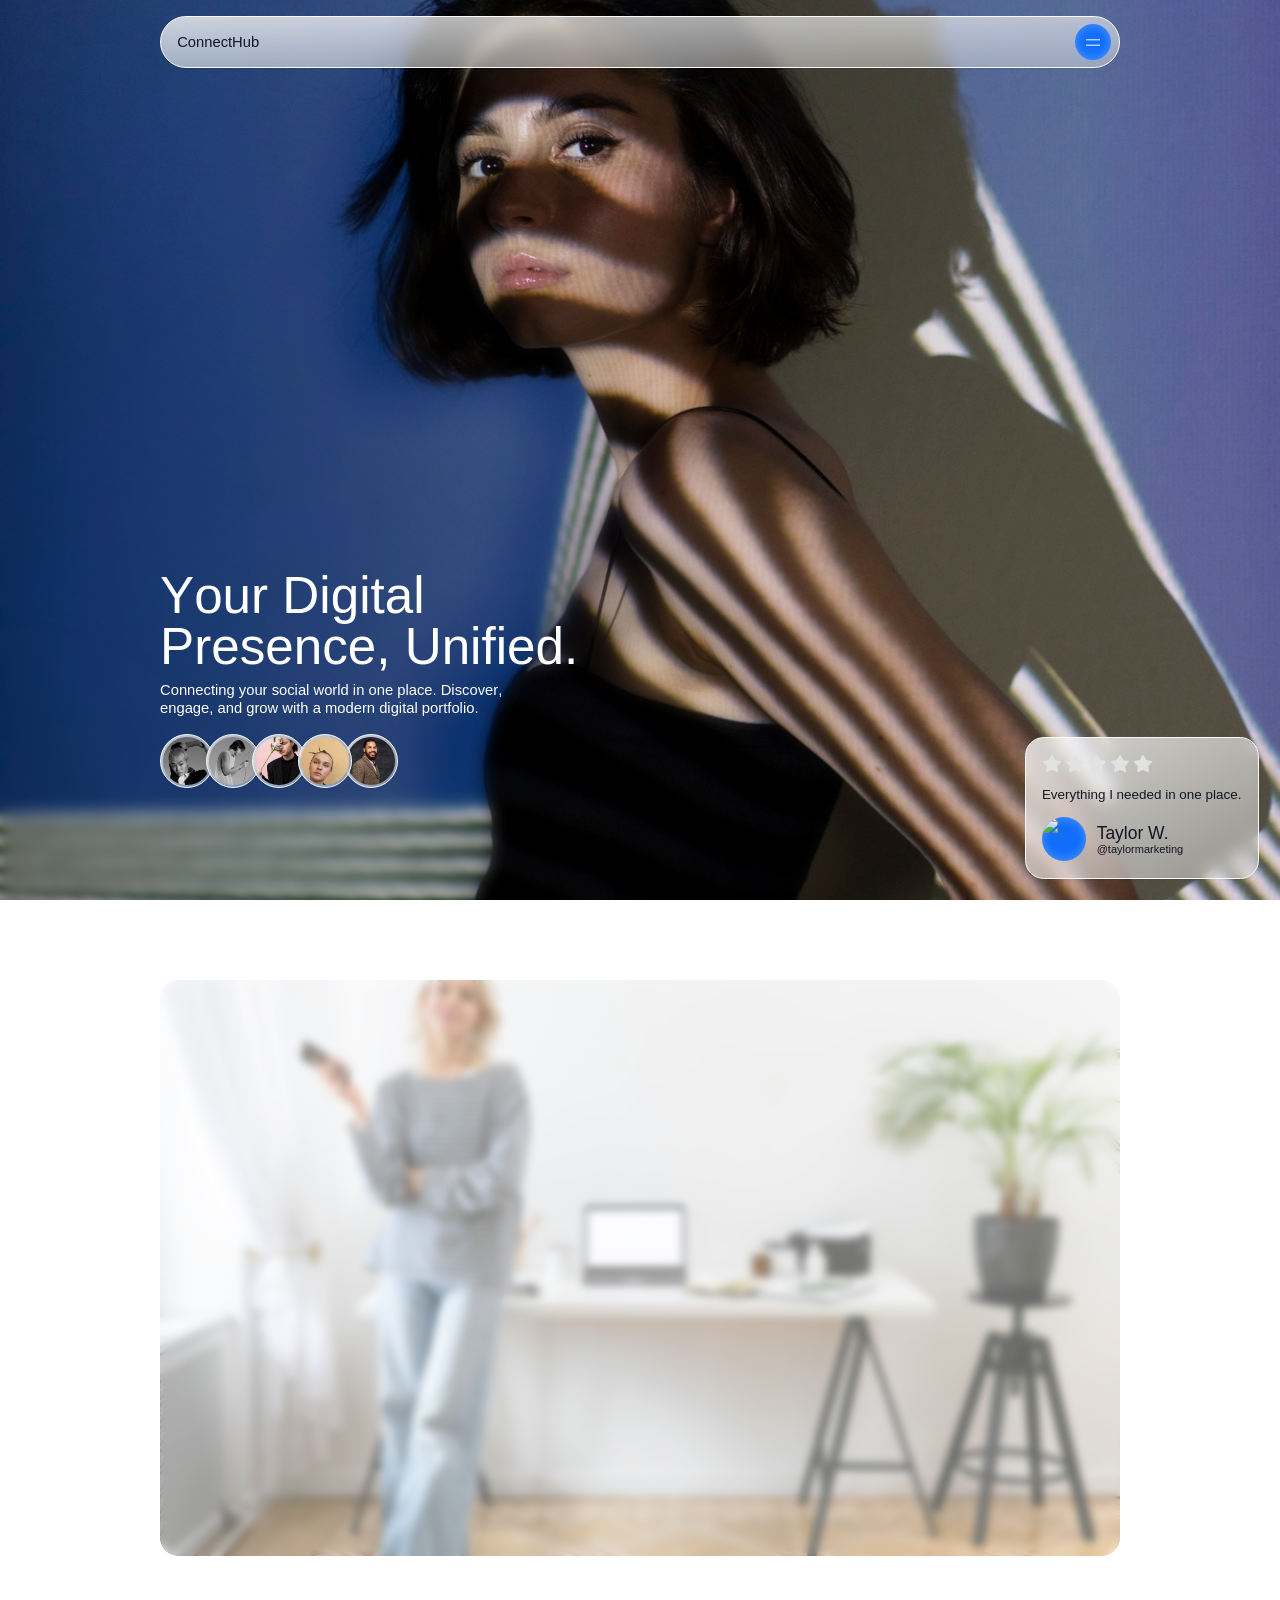
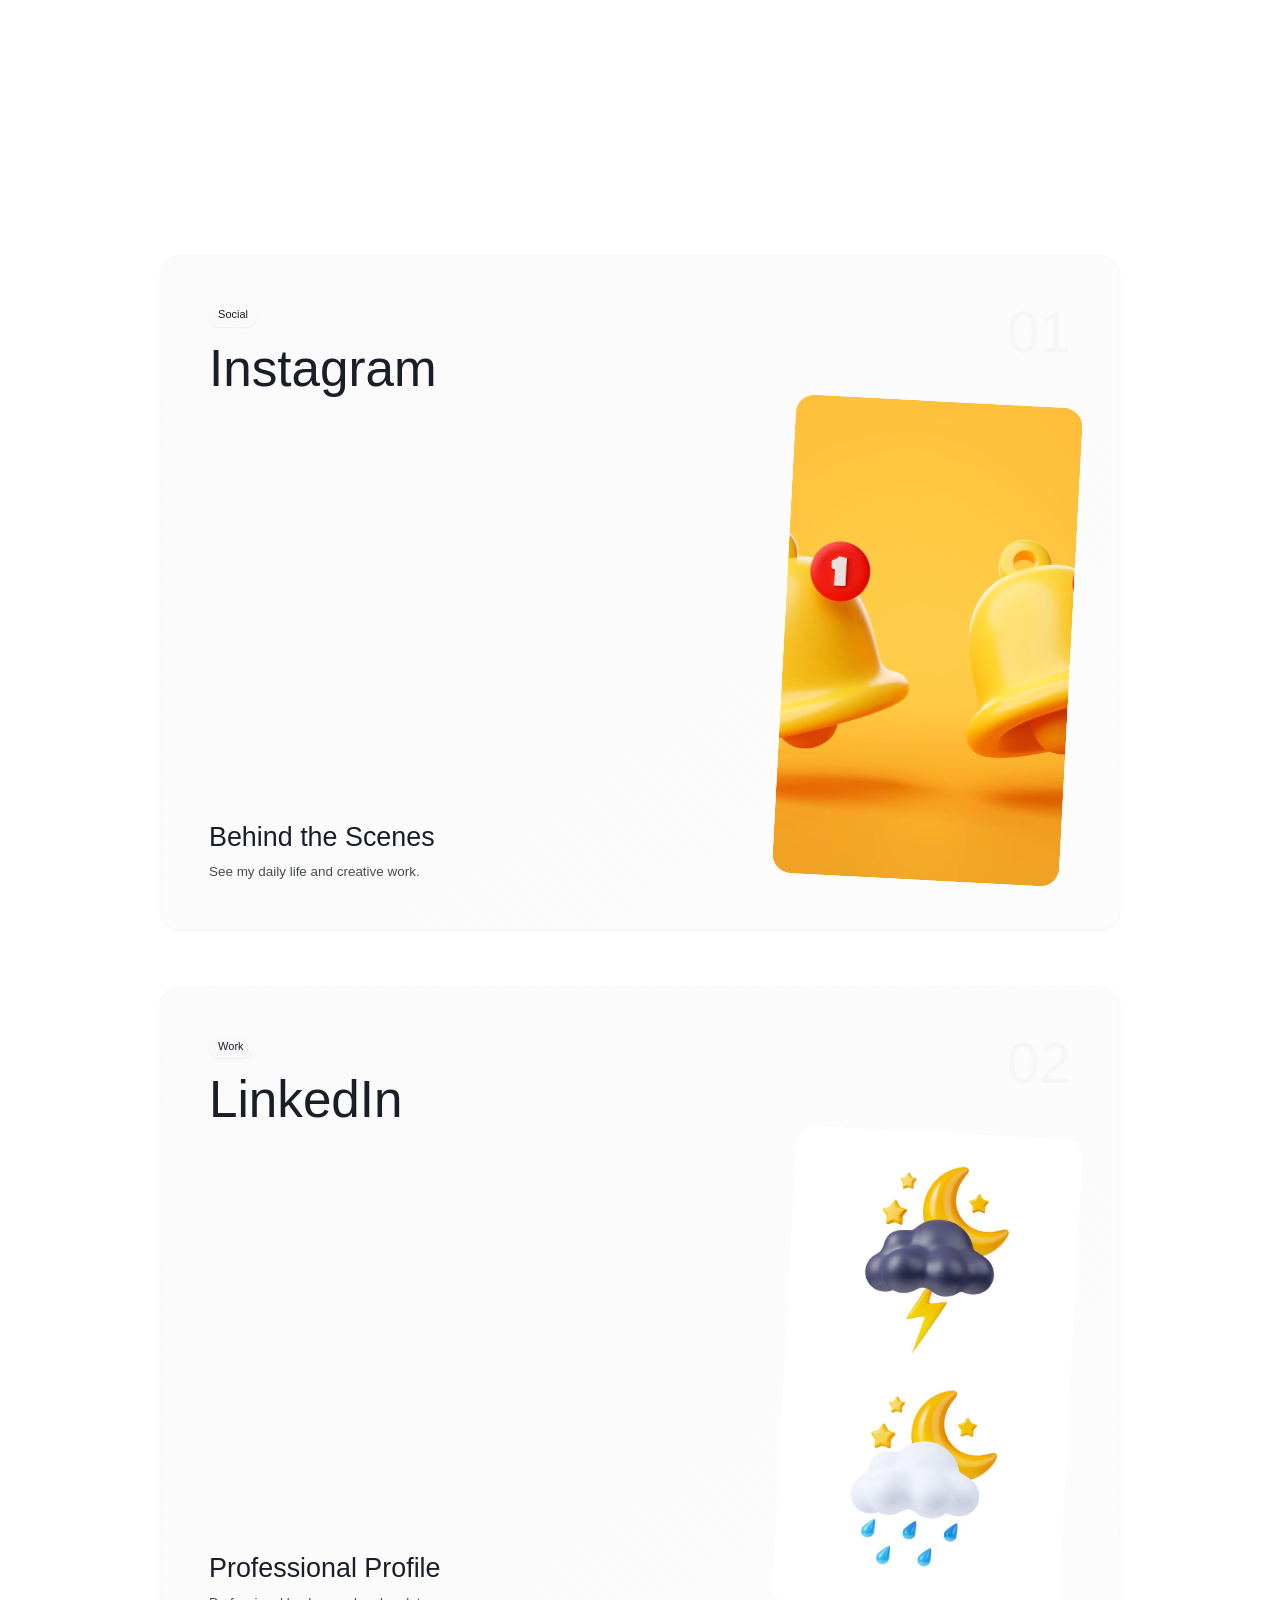
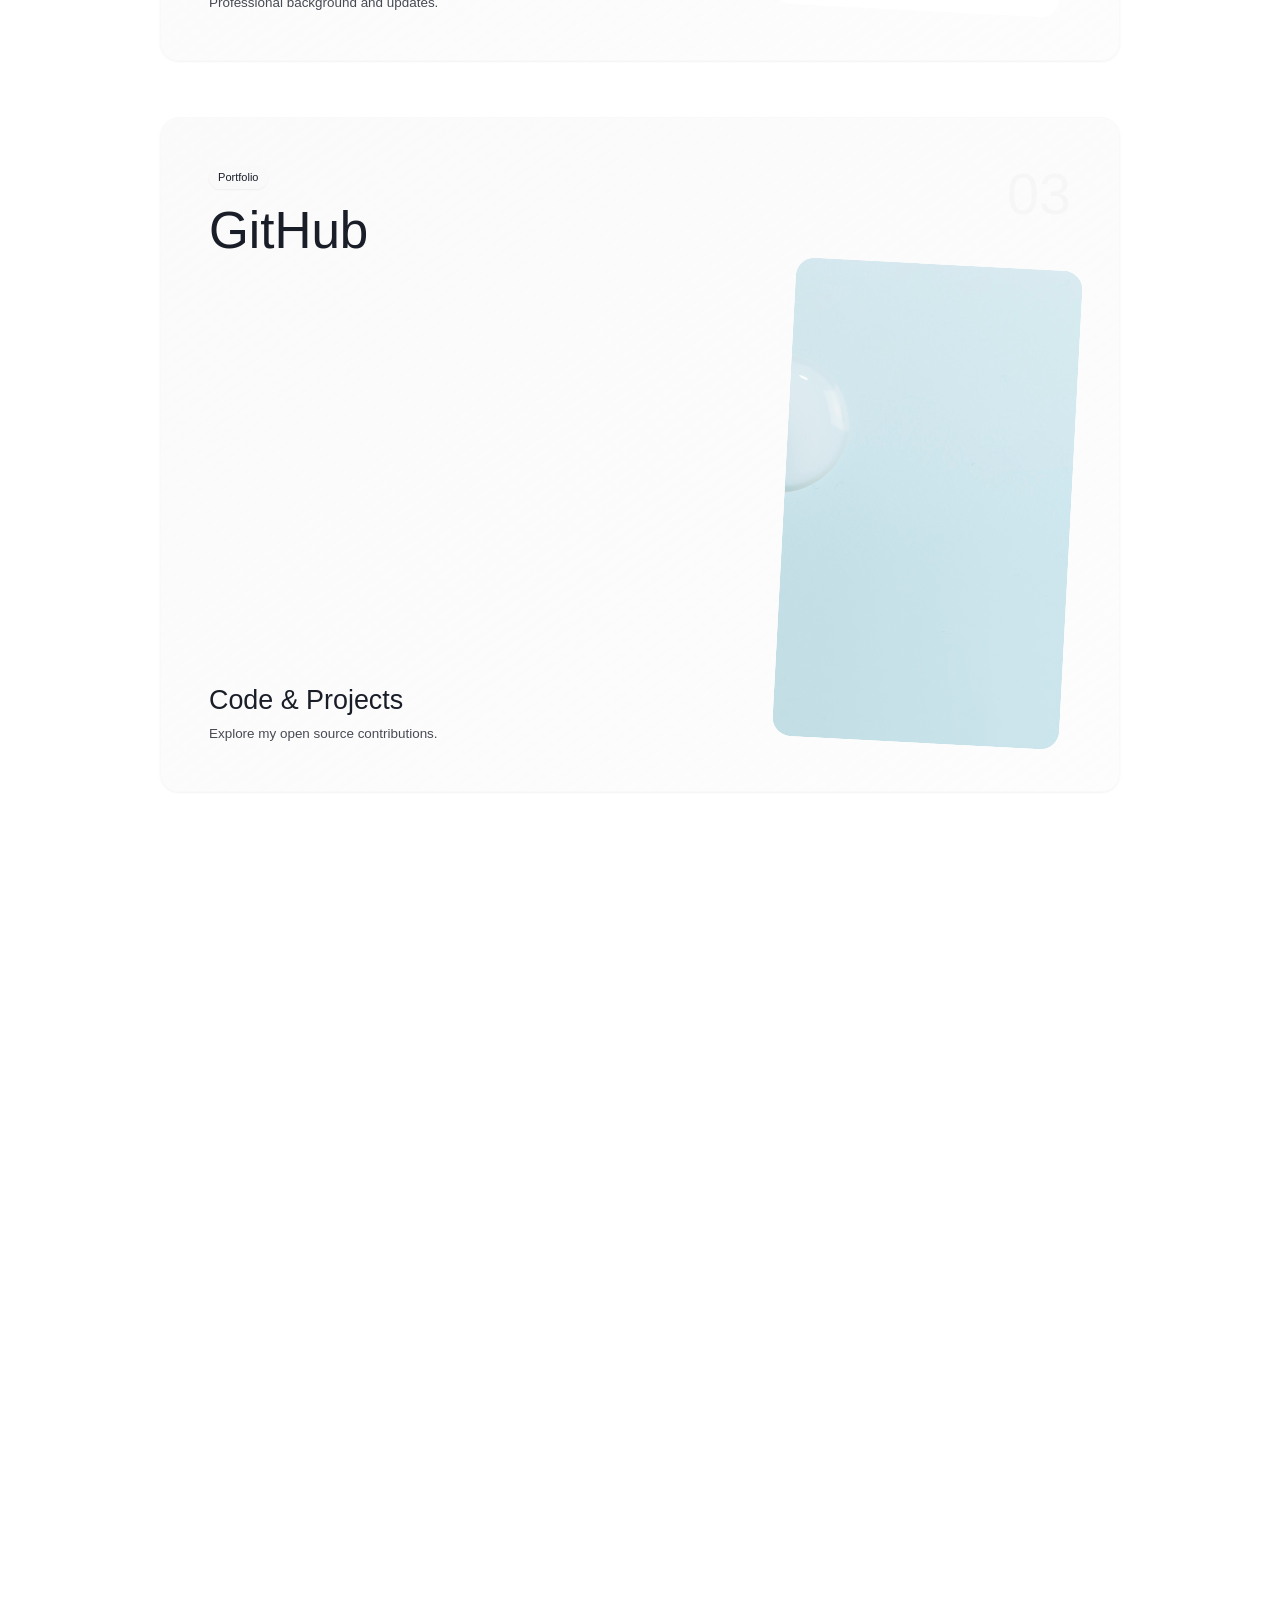
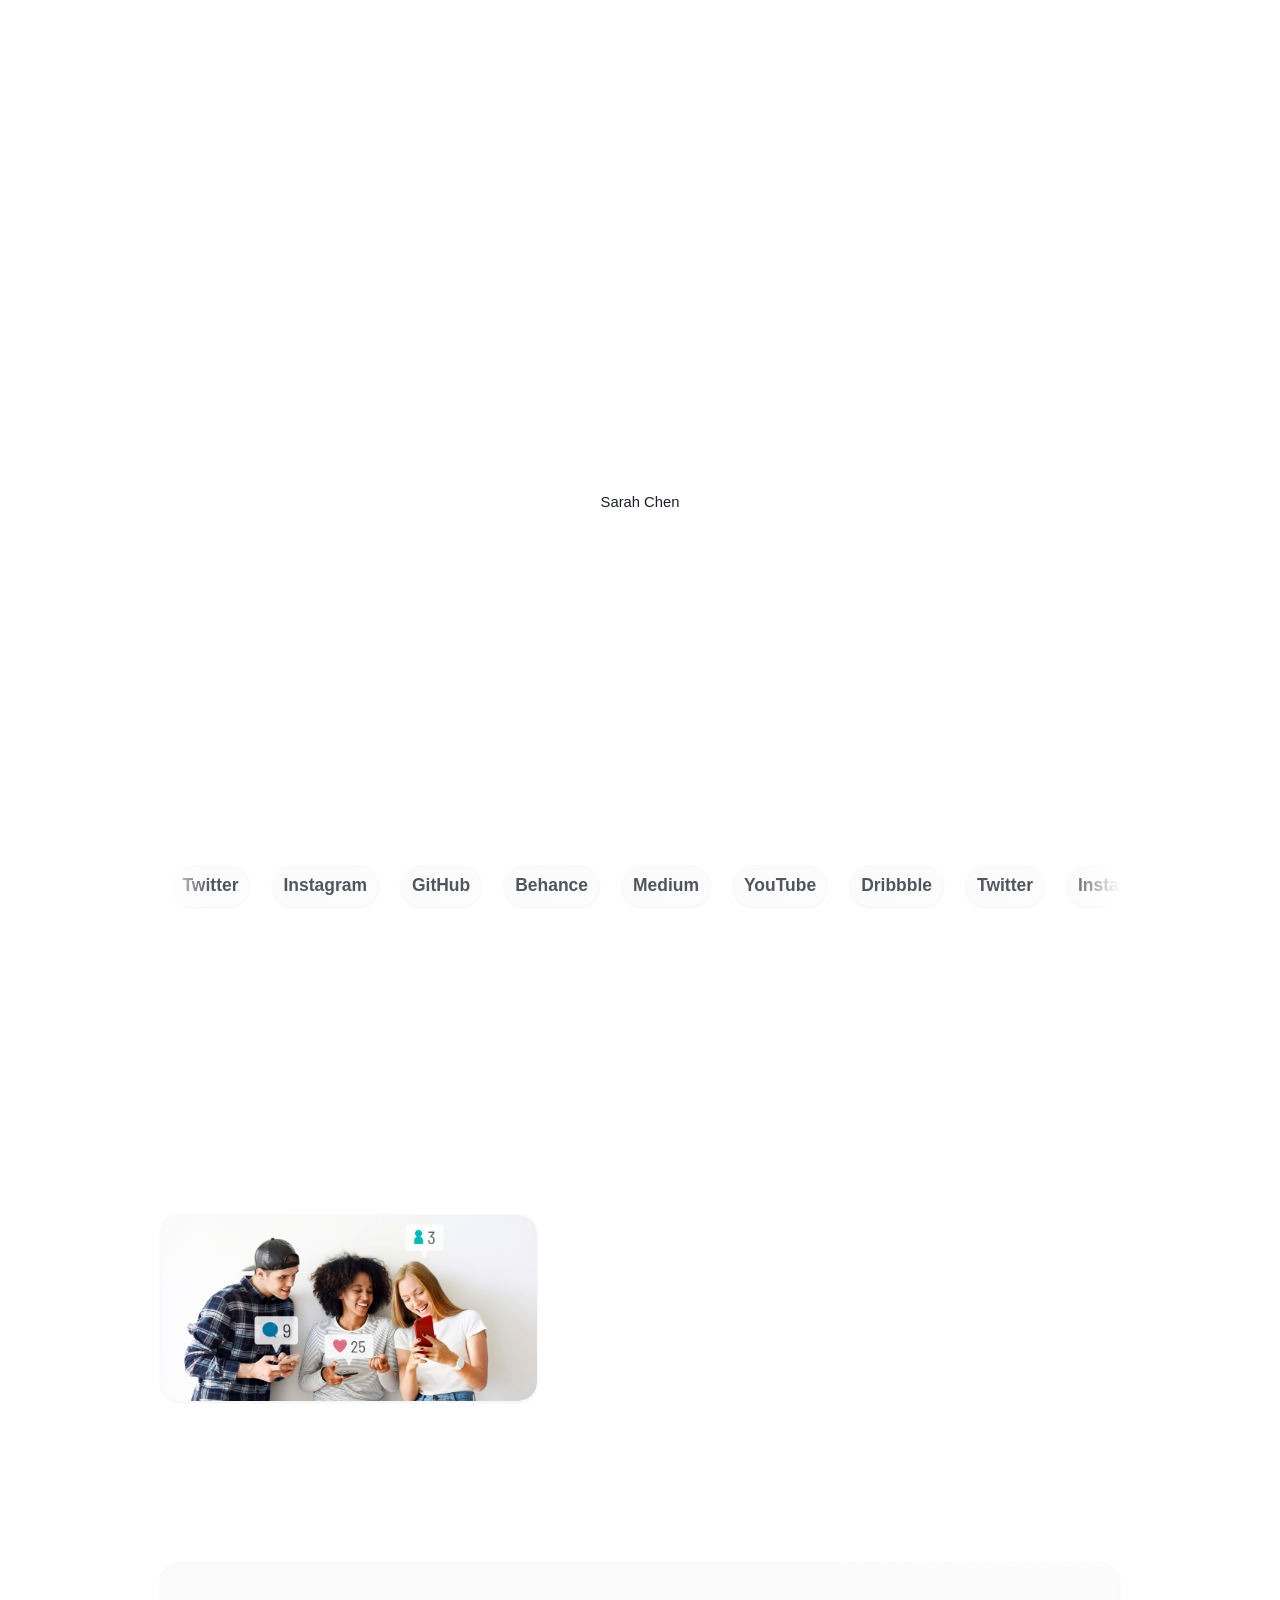
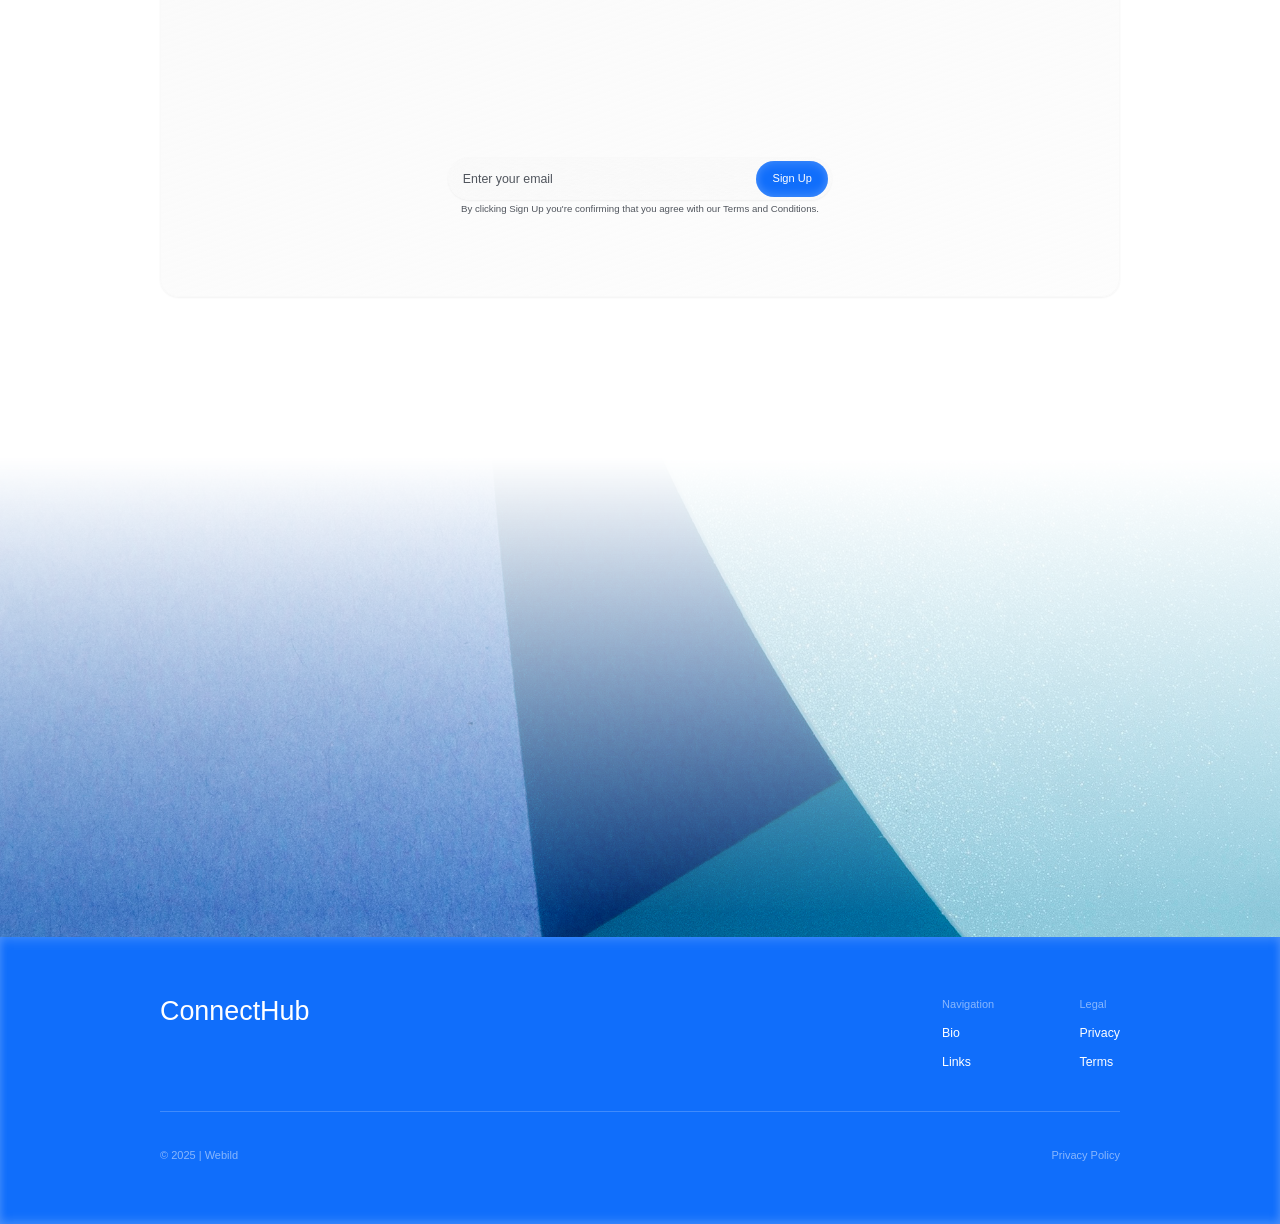
==== index.html @ 1d6b3f43 "First upload" ====
<!DOCTYPE html>
<!-- saved from url=(0104)https://webuild-dev.s3.eu-north-1.amazonaws.com/previews/76627378-74e4-471a-90d4-5008b507f720/index.html -->
<html lang="en" class="lenis"><head><meta http-equiv="Content-Type" content="text/html; charset=UTF-8"><meta name="viewport" content="width=device-width, initial-scale=1"><link rel="preload" href="https://webuild-dev.s3.eu-north-1.amazonaws.com/previews/76627378-74e4-471a-90d4-5008b507f720/_next/static/media/5c285b27cdda1fe8-s.p.a62025f2.woff2" as="font" crossorigin="" type="font/woff2"><link rel="preload" href="https://webuild-dev.s3.eu-north-1.amazonaws.com/previews/76627378-74e4-471a-90d4-5008b507f720/_next/static/media/a343f882a40d2cc9-s.p.71e1367e.woff2" as="font" crossorigin="" type="font/woff2"><link rel="stylesheet" href="./f23f1712cb2497f5.css" data-precedence="next"><link rel="stylesheet" href="./e6260e8d94a514a3.css" data-precedence="next"><link rel="stylesheet" href="./732e09d67960479a.css" data-precedence="next"><link rel="preload" as="script" fetchpriority="low" href="./a30fbd329c17ae4e.js"><script src="./3a4bd522cf89ded6.js" async=""></script><script src="./9aa66735861e8e9b.js" async=""></script><script src="./7b7165fe882895b2.js" async=""></script><script src="./turbopack-2ebbe307a0227cc0.js" async=""></script><script src="./3dacf8ff4bb6504c.js" async=""></script><script src="./ca3649ef7b94ae2c.js" async=""></script><script src="./acca7c9a60be813e.js" async=""></script><script src="./ff1a16fafef87110.js" async=""></script><script src="./280f66710badcd78.js" async=""></script><script src="./6d04d032992fb6ac.js" async=""></script><script src="./7c6cf385071d9019.js" async=""></script><script src="./9a42fb5b4bdeaf4b.js" async=""></script><script src="./347c3977c8e96fa9.js" async=""></script><script src="./1aeea243a8b52dc8.js" async=""></script><script src="./3e4a72ce67395ba3.js" async=""></script><meta name="next-size-adjust" content=""><title>ConnectHub - My Social Links</title><meta name="description" content="Your ultimate link hub to explore my creative projects, social profiles, and latest updates."><link rel="icon" href="https://webuild-dev.s3.eu-north-1.amazonaws.com/previews/76627378-74e4-471a-90d4-5008b507f720/favicon.ico?favicon.0b3bf435.ico" sizes="256x256" type="image/x-icon"><script src="./a6dad97d9634a72d.js" nomodule=""></script><style id="webild-inspector-styles">.webild-hover {  outline: 2px dashed #4d96ff80 !important;  border-radius: 0 !important;  outline-offset: 2px !important;  cursor: pointer !important;  transition: outline 0.15s ease !important;  background-color: #4d96ff05 !important;}.webild-selected {  outline: 2px solid #4d96ff !important;  outline-offset: 2px !important;  transition: outline 0.15s ease !important;  background-color: #4d96ff05 !important;  border-radius: 0 !important;}[contenteditable="true"].webild-selected {  outline: 2px solid #4d96ff !important;  background-color: #4d96ff05 !important;}img.webild-hover,img.webild-selected,video.webild-hover,video.webild-selected {  outline-offset: 2px !important;}.webild-element-type-label {  position: fixed !important;  z-index: 999999 !important;  background: #4d96ff !important;  color: white !important;  padding: 4px 8px !important;  font-size: 11px !important;  font-weight: 600 !important;  font-family: -apple-system, BlinkMacSystemFont, "Segoe UI", Roboto, sans-serif !important;  pointer-events: none !important;  white-space: nowrap !important;  box-shadow: 0 2px 8px rgba(0, 0, 0, 0.15) !important;  letter-spacing: 0.3px !important;  border: 1px solid #4d96ff20 !important;}.webild-element-type-label.label-top {  border-radius: 6px 6px 0 0 !important;}.webild-element-type-label.label-bottom {  border-radius: 0 0 6px 6px !important;}.webild-hover-overlay {  position: fixed !important;  background-color: #4d96ff15 !important;  pointer-events: none !important;  z-index: 999998 !important;  transition: all 0.15s ease !important;}</style><style type="text/css">.rfm-marquee-container {
  overflow-x: hidden;
  display: flex;
  flex-direction: row;
  position: relative;
  width: var(--width);
  transform: var(--transform);
}
.rfm-marquee-container:hover div {
  animation-play-state: var(--pause-on-hover);
}
.rfm-marquee-container:active div {
  animation-play-state: var(--pause-on-click);
}

.rfm-overlay {
  position: absolute;
  width: 100%;
  height: 100%;
}
.rfm-overlay::before, .rfm-overlay::after {
  background: linear-gradient(to right, var(--gradient-color), rgba(255, 255, 255, 0));
  content: "";
  height: 100%;
  position: absolute;
  width: var(--gradient-width);
  z-index: 2;
  pointer-events: none;
  touch-action: none;
}
.rfm-overlay::after {
  right: 0;
  top: 0;
  transform: rotateZ(180deg);
}
.rfm-overlay::before {
  left: 0;
  top: 0;
}

.rfm-marquee {
  flex: 0 0 auto;
  min-width: var(--min-width);
  z-index: 1;
  display: flex;
  flex-direction: row;
  align-items: center;
  animation: scroll var(--duration) linear var(--delay) var(--iteration-count);
  animation-play-state: var(--play);
  animation-delay: var(--delay);
  animation-direction: var(--direction);
}
@keyframes scroll {
  0% {
    transform: translateX(0%);
  }
  100% {
    transform: translateX(-100%);
  }
}

.rfm-initial-child-container {
  flex: 0 0 auto;
  display: flex;
  min-width: auto;
  flex-direction: row;
  align-items: center;
}

.rfm-child {
  transform: var(--transform);
}</style><script src="./63ef22f5a02ab3ce.js"></script></head><body class="manrope_de7b2fa9-module__1ltb7q__variable dm_sans_d89fb377-module__B_rulq__variable antialiased"><div hidden=""><!--$--><!--/$--></div><button class="fixed z-[99999] bottom-6 right-6 w-[160px] h-[92px] cursor-pointer"><div class="w-full h-full"><canvas style="vertical-align: top; width: 160px; height: 92px;" width="160" height="92"></canvas></div></button><style>
    :root {
      --theme-border-radius: var(--radius-full);
      --theme-border-radius-capped: var(--radius-xl);
      --width-content-width: clamp(40rem, 75vw, 100rem);
      --width-content-width-expanded: clamp(calc(40rem - (40rem - 100vw) / 2), 87.5vw, calc(100rem + (100vw - 100rem) / 2));
      --vw: clamp(0.5rem, 0.84vw, 1rem);
      --heading-font-weight: 300;
      --text-2xs: clamp(0.465rem, 0.651vw, 0.62rem);
      --text-xs: clamp(0.54rem, 0.756vw, 0.72rem);
      --text-sm: clamp(0.615rem, 0.861vw, 0.82rem);
      --text-base: clamp(0.69rem, 0.966vw, 0.92rem);
      --text-lg: clamp(0.75rem, 1.05vw, 1rem);
      --text-xl: clamp(0.825rem, 1.155vw, 1.1rem);
      --text-2xl: clamp(0.975rem, 1.365vw, 1.3rem);
      --text-3xl: clamp(1.2rem, 1.68vw, 1.6rem);
      --text-4xl: clamp(1.5rem, 2.1vw, 2rem);
      --text-5xl: clamp(2.025rem, 2.75vw, 2.75rem);
      --text-6xl: clamp(2.475rem, 3.3vw, 3.3rem);
      --text-7xl: clamp(3rem, 4vw, 4rem);
      --text-8xl: clamp(3.5rem, 4.5vw, 4.5rem);
      --text-9xl: clamp(5.25rem, 7vw, 7rem);
    }
    @media (max-width: 768px) {
      :root {
        --width-content-width: 80vw;
        --width-content-width-expanded: 90vw;
        --vw: 3.15vw;
        --text-2xs: 2.625vw;
        --text-xs: 2.8875vw;
        --text-sm: 3.15vw;
        --text-base: 3.4125vw;
        --text-lg: 3.675vw;
        --text-xl: 4.4625vw;
        --text-2xl: 5.25vw;
        --text-3xl: 6.3vw;
        --text-4xl: 7.35vw;
        --text-5xl: 7.5vw;
        --text-6xl: 8.5vw;
        --text-7xl: 10vw;
        --text-8xl: 12vw;
        --text-9xl: 14vw;
      }
    }
    .card {
      
    position: relative;
    backdrop-filter: blur(8px);
    background: linear-gradient(to bottom right, color-mix(in srgb, var(--color-card) 80%, transparent), color-mix(in srgb, var(--color-card) 40%, transparent));
    box-shadow: 0 1px 2px 0 rgb(0 0 0 / 0.05);
    border: 1px solid var(--color-card);
  
    }
    
    .primary-button {
      
    background: var(--color-primary-cta);
    box-shadow: color-mix(in srgb, var(--color-background) 15%, transparent) 0px 4px 10px 0px inset, color-mix(in srgb, var(--color-background) 15%, transparent) 0px -4px 8px 0px inset;
  
    }
    
    .secondary-button {
      
    backdrop-filter: blur(8px);
    background: linear-gradient(to bottom right, color-mix(in srgb, var(--color-secondary-cta) 80%, transparent), var(--color-secondary-cta));
    box-shadow: 0 1px 2px 0 rgb(0 0 0 / 0.05);
    border: 1px solid var(--color-secondary-cta);
  
    }
  </style><div class="fixed pointer-events-none backdrop-blur-xl w-full h-30 left-0 bottom-0 z-[500] transition-opacity duration-500 ease-out opacity-0" style="mask-image:linear-gradient(to bottom, transparent, black 60%)" aria-hidden="true"></div><div id="nav" data-section="nav"><nav role="navigation" aria-label="Main navigation" class="fixed z-[100] top-6 w-full transition-all duration-500 ease-in-out"><div class="w-content-width mx-auto flex items-center justify-between card rounded-theme backdrop-blur-xs px-6 md:pr-3" style="height:calc(var(--vw-0_75) + var(--vw-0_75) + var(--height-9))"><button class="cursor-pointer"><h2 class="text-xl font-medium text-foreground">ConnectHub</h2></button><div class="flex items-center transition-all duration-500 ease-in-out" style="padding-right:calc(var(--height-9) + var(--vw-0_75))"><div class="
            rounded-theme-capped absolute top-[calc(var(--vw-0_75)-1px)] right-3
            transition-[top] duration-500 ease-in-out
            
            pointer-events-none
        "><div aria-hidden="true" class="
                    primary-button
                    backdrop-blur-xs
                    transition-all duration-700 ease-[cubic-bezier(0.5,0.5,0,1)]
                    bg-foreground rounded-theme-capped absolute! top-0 right-0
                    h-9 w-[var(--height-9)]
                "></div><div class="
                relative p-6 flex flex-col gap-6
                transition-all duration-500 ease-[cubic-bezier(0.5,0.5,0,1)]
                origin-[100%_0]
                scale-[0.15] opacity-0 invisible pointer-events-none
            " style="transition: 0.5s cubic-bezier(0.5, 0.5, 0, 1), transform 0.7s cubic-bezier(0.5, 0.5, 0, 1); width: var(--width-20);"><p class="text-xl text-primary-cta-text" aria-hidden="true">Menu</p><ul role="menu" class="relative list-none flex flex-col gap-3 m-0 p-0"><li role="menuitem" class="m-0 p-0 list-none"><button aria-label="Navigate to Home" class="
                                        text-primary-cta-text flex justify-between items-center
                                        no-underline bg-none border-none cursor-pointer w-full
                                        font-inherit group
                                    "><span class="text-base">Home</span><div class="bg-current rounded-theme-capped shrink-0 h-2 aspect-square"></div></button></li><li role="menuitem" class="m-0 p-0 list-none"><button aria-label="Navigate to Bio" class="
                                        text-primary-cta-text flex justify-between items-center
                                        no-underline bg-none border-none cursor-pointer w-full
                                        font-inherit group
                                    "><span class="text-base">Bio</span><div class="bg-current rounded-theme-capped shrink-0 h-2 aspect-square"></div></button></li><li role="menuitem" class="m-0 p-0 list-none"><button aria-label="Navigate to Links" class="
                                        text-primary-cta-text flex justify-between items-center
                                        no-underline bg-none border-none cursor-pointer w-full
                                        font-inherit group
                                    "><span class="text-base">Links</span><div class="bg-current rounded-theme-capped shrink-0 h-2 aspect-square"></div></button></li><li role="menuitem" class="m-0 p-0 list-none"><button aria-label="Navigate to Contact" class="
                                        text-primary-cta-text flex justify-between items-center
                                        no-underline bg-none border-none cursor-pointer w-full
                                        font-inherit group
                                    "><span class="text-base">Contact</span><div class="bg-current rounded-theme-capped shrink-0 h-2 aspect-square"></div></button></li></ul></div><button aria-label="Open menu" aria-expanded="false" aria-controls="navigation-menu" class="
                    transition-transform duration-700 ease-[cubic-bezier(0.5,0.5,0,1)]
                    pointer-events-auto cursor-pointer rounded-theme-capped
                    flex justify-center items-center
                    h-9 w-[var(--height-9)] aspect-square absolute top-0 right-0
                    bg-transparent border-none
                    translate-x-0 translate-y-0
                "><span aria-hidden="true" class="
                    transition-transform duration-700 ease-[cubic-bezier(0.5,0.5,0,1)]
                    bg-background w-[40%] h-0.25 absolute
                    -translate-y-1 hover:translate-y-1
                "></span><span aria-hidden="true" class="
                    transition-transform duration-700 ease-[cubic-bezier(0.5,0.5,0,1)]
                    bg-background w-[40%] h-0.25 absolute
                    translate-y-1 hover:-translate-y-1
                "></span></button></div></div></div></nav></div><div id="hero" data-section="hero"><section aria-label="Hero section" class="relative w-full h-svh overflow-hidden flex flex-col justify-end"><div class="absolute inset-0 w-full h-full"><img alt="" aria-hidden="true" loading="lazy" width="1920" height="1080" decoding="async" data-nimg="1" class="rounded-theme-capped w-full h-full object-cover !rounded-none" style="color:transparent" src="./beautiful-portrait-teenager-woman_23-2149453476.jpg"></div><div class="absolute z-10 backdrop-blur-sm opacity-100 pointer-events-auto select-none w-[150vw] h-[150vw] left-0 -translate-x-1/2 bottom-0 translate-y-1/2" style="mask-image:radial-gradient(circle, black 20%, transparent 70%)" aria-hidden="true"></div><div class="relative z-10 w-content-width mx-auto h-fit flex items-end pb-[var(--width-10)] md:pb-hero-page-padding"><div class="flex flex-col gap-3 md:gap-3 text-background w-full md:w-1/2"><h2 class="slide-text text-7xl 2xl:text-8xl font-medium text-balance text-left" style="font-kerning: none; text-rendering: optimizespeed; translate: none; rotate: none; scale: none; transform: translate(0px, 0px); opacity: 1;" aria-label="Your Digital Presence, Unified.">Your Digital Presence, Unified.</h2><p class="slide-text text-lg md:text-xl leading-tight text-left text-balance" style="font-kerning: none; text-rendering: optimizespeed; translate: none; rotate: none; scale: none; transform: translate(0px, 0px); opacity: 1;" aria-label="Connecting your social world in one place. Discover, engage, and grow with a modern digital portfolio.">Connecting your social world in one place. Discover, engage, and grow with a modern digital portfolio.</p><div role="group" aria-label="User avatars" class="relative z-1 flex items-center gap-3 mt-3"><div class="flex items-center"><div class="relative card p-0.5 rounded-theme z-[5]"><div class="relative z-1 h-12 w-auto aspect-square rounded-theme overflow-hidden"><img alt="Medium shot man wearing suit black and white" loading="lazy" decoding="async" data-nimg="fill" class="w-full h-full object-cover" style="position:absolute;height:100%;width:100%;left:0;top:0;right:0;bottom:0;color:transparent" src="./medium-shot-man-wearing-suit-black-white_23-2149411390.jpg"></div></div><div class="relative card p-0.5 rounded-theme -ml-3 z-[4]"><div class="relative z-1 h-12 w-auto aspect-square rounded-theme overflow-hidden"><img alt="Model posing with plant medium shot" loading="lazy" decoding="async" data-nimg="fill" class="w-full h-full object-cover" style="position:absolute;height:100%;width:100%;left:0;top:0;right:0;bottom:0;color:transparent" src="./model-posing-with-plant-medium-shot_23-2149411346.jpg"></div></div><div class="relative card p-0.5 rounded-theme -ml-3 z-[3]"><div class="relative z-1 h-12 w-auto aspect-square rounded-theme overflow-hidden"><img alt="Portrait of sensitive man" loading="lazy" decoding="async" data-nimg="fill" class="w-full h-full object-cover" style="position:absolute;height:100%;width:100%;left:0;top:0;right:0;bottom:0;color:transparent" src="./portrait-sensitive-man_23-2149444508.jpg"></div></div><div class="relative card p-0.5 rounded-theme -ml-3 z-[2]"><div class="relative z-1 h-12 w-auto aspect-square rounded-theme overflow-hidden"><img alt="Beautiful woman with trendy hairstyle" loading="lazy" decoding="async" data-nimg="fill" class="w-full h-full object-cover" style="position:absolute;height:100%;width:100%;left:0;top:0;right:0;bottom:0;color:transparent" src="./beautiful-woman-with-trendy-hairstyle_23-2149406037.jpg"></div></div><div class="relative card p-0.5 rounded-theme -ml-3 z-[1]"><div class="relative z-1 h-12 w-auto aspect-square rounded-theme overflow-hidden"><img alt="portrait professional smile" loading="lazy" decoding="async" data-nimg="fill" class="w-full h-full object-cover" style="position:absolute;height:100%;width:100%;left:0;top:0;right:0;bottom:0;color:transparent" src="./smiling-handsome-bearded-african-american-businessman-brown-classic-jacket-isolated-dark-background_613910-6626.jpg"></div></div></div></div></div></div><div class="flex absolute! z-10 bottom-4 left-4 right-4 md:left-auto md:bottom-8 md:right-8 md:max-w-3/10 2xl:max-w-25/100 card rounded-theme-capped p-4 md:p-6 flex-col justify-between gap-4 md:gap-5"><div class="flex flex-col gap-5"><div class="flex flex-col gap-5 items-start"><div class="relative z-1 flex gap-1"><svg xmlns="http://www.w3.org/2000/svg" width="24" height="24" viewBox="0 0 24 24" fill="none" stroke="currentColor" stroke-width="1.5" stroke-linecap="round" stroke-linejoin="round" class="lucide lucide-star h-5 w-auto text-accent fill-accent" aria-hidden="true"><path d="M11.525 2.295a.53.53 0 0 1 .95 0l2.31 4.679a2.123 2.123 0 0 0 1.595 1.16l5.166.756a.53.53 0 0 1 .294.904l-3.736 3.638a2.123 2.123 0 0 0-.611 1.878l.882 5.14a.53.53 0 0 1-.771.56l-4.618-2.428a2.122 2.122 0 0 0-1.973 0L6.396 21.01a.53.53 0 0 1-.77-.56l.881-5.139a2.122 2.122 0 0 0-.611-1.879L2.16 9.795a.53.53 0 0 1 .294-.906l5.165-.755a2.122 2.122 0 0 0 1.597-1.16z"></path></svg><svg xmlns="http://www.w3.org/2000/svg" width="24" height="24" viewBox="0 0 24 24" fill="none" stroke="currentColor" stroke-width="1.5" stroke-linecap="round" stroke-linejoin="round" class="lucide lucide-star h-5 w-auto text-accent fill-accent" aria-hidden="true"><path d="M11.525 2.295a.53.53 0 0 1 .95 0l2.31 4.679a2.123 2.123 0 0 0 1.595 1.16l5.166.756a.53.53 0 0 1 .294.904l-3.736 3.638a2.123 2.123 0 0 0-.611 1.878l.882 5.14a.53.53 0 0 1-.771.56l-4.618-2.428a2.122 2.122 0 0 0-1.973 0L6.396 21.01a.53.53 0 0 1-.77-.56l.881-5.139a2.122 2.122 0 0 0-.611-1.879L2.16 9.795a.53.53 0 0 1 .294-.906l5.165-.755a2.122 2.122 0 0 0 1.597-1.16z"></path></svg><svg xmlns="http://www.w3.org/2000/svg" width="24" height="24" viewBox="0 0 24 24" fill="none" stroke="currentColor" stroke-width="1.5" stroke-linecap="round" stroke-linejoin="round" class="lucide lucide-star h-5 w-auto text-accent fill-accent" aria-hidden="true"><path d="M11.525 2.295a.53.53 0 0 1 .95 0l2.31 4.679a2.123 2.123 0 0 0 1.595 1.16l5.166.756a.53.53 0 0 1 .294.904l-3.736 3.638a2.123 2.123 0 0 0-.611 1.878l.882 5.14a.53.53 0 0 1-.771.56l-4.618-2.428a2.122 2.122 0 0 0-1.973 0L6.396 21.01a.53.53 0 0 1-.77-.56l.881-5.139a2.122 2.122 0 0 0-.611-1.879L2.16 9.795a.53.53 0 0 1 .294-.906l5.165-.755a2.122 2.122 0 0 0 1.597-1.16z"></path></svg><svg xmlns="http://www.w3.org/2000/svg" width="24" height="24" viewBox="0 0 24 24" fill="none" stroke="currentColor" stroke-width="1.5" stroke-linecap="round" stroke-linejoin="round" class="lucide lucide-star h-5 w-auto text-accent fill-accent" aria-hidden="true"><path d="M11.525 2.295a.53.53 0 0 1 .95 0l2.31 4.679a2.123 2.123 0 0 0 1.595 1.16l5.166.756a.53.53 0 0 1 .294.904l-3.736 3.638a2.123 2.123 0 0 0-.611 1.878l.882 5.14a.53.53 0 0 1-.771.56l-4.618-2.428a2.122 2.122 0 0 0-1.973 0L6.396 21.01a.53.53 0 0 1-.77-.56l.881-5.139a2.122 2.122 0 0 0-.611-1.879L2.16 9.795a.53.53 0 0 1 .294-.906l5.165-.755a2.122 2.122 0 0 0 1.597-1.16z"></path></svg><svg xmlns="http://www.w3.org/2000/svg" width="24" height="24" viewBox="0 0 24 24" fill="none" stroke="currentColor" stroke-width="1.5" stroke-linecap="round" stroke-linejoin="round" class="lucide lucide-star h-5 w-auto text-accent fill-accent" aria-hidden="true"><path d="M11.525 2.295a.53.53 0 0 1 .95 0l2.31 4.679a2.123 2.123 0 0 0 1.595 1.16l5.166.756a.53.53 0 0 1 .294.904l-3.736 3.638a2.123 2.123 0 0 0-.611 1.878l.882 5.14a.53.53 0 0 1-.771.56l-4.618-2.428a2.122 2.122 0 0 0-1.973 0L6.396 21.01a.53.53 0 0 1-.77-.56l.881-5.139a2.122 2.122 0 0 0-.611-1.879L2.16 9.795a.53.53 0 0 1 .294-.906l5.165-.755a2.122 2.122 0 0 0 1.597-1.16z"></path></svg></div><p class="relative z-1 text-lg leading-tight text-foreground">Everything I needed in one place.</p></div><div class="relative z-1 flex items-center gap-4"><div class="relative shrink-0 h-11 w-fit aspect-square rounded-theme flex items-center justify-center primary-button overflow-hidden"><img alt="minimalist portrait modern photography" aria-hidden="false" loading="lazy" width="800" height="800" decoding="async" data-nimg="1" class="absolute inset-0 w-full h-full object-cover" src="http://img.b2bpic.net/free-photo/3d-render-night-weather-icons-crescent-stars_107791-17714.jpg?_wi=1" style="color: transparent;"></div><div class="w-full min-w-0 flex flex-col gap-0"><h3 class="text-2xl font-medium leading-[1.15] truncate text-foreground">Taylor W.</h3><p class="text-sm leading-[1.15] text-foreground">@taylormarketing</p></div></div></div></div></section></div><div id="about" data-section="about"><section aria-label="About section" class="relative py-20 w-full"><div class="relative w-content-width mx-auto rounded-theme-capped overflow-hidden flex items-center justify-center py-8 md:py-12"><div class="absolute inset-0"><img alt="" aria-hidden="true" loading="lazy" width="1920" height="1080" decoding="async" data-nimg="1" class="rounded-theme-capped w-full h-full object-cover" style="color:transparent" src="./woman-working-from-home_23-2148916095.jpg"><div class="absolute inset-0 bg-background/40 backdrop-blur-xs pointer-events-none select-none"></div></div><div class="relative z-10 w-content-width min-h-100 md:min-h-120 px-5 py-10 md:w-45 mx-auto flex items-center justify-center"><div class="items-center text-center flex flex-col gap-3 md:gap-1"><h2 class="slide-text text-center text-6xl font-medium text-balance" style="font-kerning:none;text-rendering:optimizeSpeed" aria-label="About My Journey"><div class="slide-line" aria-hidden="true" style="position: relative; display: block; text-align: center; overflow: hidden;"><div class="slide-word" aria-hidden="true" style="position: relative; display: inline-block; white-space: nowrap;"><div class="slide-char" aria-hidden="true" style="position: relative; display: inline-block; translate: none; rotate: none; scale: none; transform: translate(0%, 50%); opacity: 0;">A</div><div class="slide-char" aria-hidden="true" style="position: relative; display: inline-block; translate: none; rotate: none; scale: none; transform: translate(0%, 50%); opacity: 0;">b</div><div class="slide-char" aria-hidden="true" style="position: relative; display: inline-block; translate: none; rotate: none; scale: none; transform: translate(0%, 50%); opacity: 0;">o</div><div class="slide-char" aria-hidden="true" style="position: relative; display: inline-block; translate: none; rotate: none; scale: none; transform: translate(0%, 50%); opacity: 0;">u</div><div class="slide-char" aria-hidden="true" style="position: relative; display: inline-block; translate: none; rotate: none; scale: none; transform: translate(0%, 50%); opacity: 0;">t</div></div> <div class="slide-word" aria-hidden="true" style="position: relative; display: inline-block; white-space: nowrap;"><div class="slide-char" aria-hidden="true" style="position: relative; display: inline-block; translate: none; rotate: none; scale: none; transform: translate(0%, 50%); opacity: 0;">M</div><div class="slide-char" aria-hidden="true" style="position: relative; display: inline-block; translate: none; rotate: none; scale: none; transform: translate(0%, 50%); opacity: 0;">y</div></div> <div class="slide-word" aria-hidden="true" style="position: relative; display: inline-block; white-space: nowrap;"><div class="slide-char" aria-hidden="true" style="position: relative; display: inline-block; translate: none; rotate: none; scale: none; transform: translate(0%, 50%); opacity: 0;">J</div><div class="slide-char" aria-hidden="true" style="position: relative; display: inline-block; translate: none; rotate: none; scale: none; transform: translate(0%, 50%); opacity: 0;">o</div><div class="slide-char" aria-hidden="true" style="position: relative; display: inline-block; translate: none; rotate: none; scale: none; transform: translate(0%, 50%); opacity: 0;">u</div><div class="slide-char" aria-hidden="true" style="position: relative; display: inline-block; translate: none; rotate: none; scale: none; transform: translate(0%, 50%); opacity: 0;">r</div><div class="slide-char" aria-hidden="true" style="position: relative; display: inline-block; translate: none; rotate: none; scale: none; transform: translate(0%, 50%); opacity: 0;">n</div><div class="slide-char" aria-hidden="true" style="position: relative; display: inline-block; translate: none; rotate: none; scale: none; transform: translate(0%, 50%); opacity: 0;">e</div><div class="slide-char" aria-hidden="true" style="position: relative; display: inline-block; translate: none; rotate: none; scale: none; transform: translate(0%, 50%); opacity: 0;">y</div></div></div></h2><p class="slide-text text-center text-base md:text-lg leading-[1.2]" style="font-kerning:none;text-rendering:optimizeSpeed" aria-label="I believe in building meaningful digital connections. This platform serves as a central hub for my creative projects, social links, and insights. Whether I&#39;m designing, coding, or just sharing life&#39;s updates, this is where everything converges."><div class="slide-line" aria-hidden="true" style="position: relative; display: block; text-align: center; overflow: hidden;"><div class="slide-word" aria-hidden="true" style="position: relative; display: inline-block; white-space: nowrap; translate: none; rotate: none; scale: none; transform: translate(0%, 50%); opacity: 0;">I</div> <div class="slide-word" aria-hidden="true" style="position: relative; display: inline-block; white-space: nowrap; translate: none; rotate: none; scale: none; transform: translate(0%, 50%); opacity: 0;">believe</div> <div class="slide-word" aria-hidden="true" style="position: relative; display: inline-block; white-space: nowrap; translate: none; rotate: none; scale: none; transform: translate(0%, 50%); opacity: 0;">in</div> <div class="slide-word" aria-hidden="true" style="position: relative; display: inline-block; white-space: nowrap; translate: none; rotate: none; scale: none; transform: translate(0%, 50%); opacity: 0;">building</div> <div class="slide-word" aria-hidden="true" style="position: relative; display: inline-block; white-space: nowrap; translate: none; rotate: none; scale: none; transform: translate(0%, 50%); opacity: 0;">meaningful</div> <div class="slide-word" aria-hidden="true" style="position: relative; display: inline-block; white-space: nowrap; translate: none; rotate: none; scale: none; transform: translate(0%, 50%); opacity: 0;">digital</div> </div><div class="slide-line" aria-hidden="true" style="position: relative; display: block; text-align: center; overflow: hidden;"><div class="slide-word" aria-hidden="true" style="position: relative; display: inline-block; white-space: nowrap; translate: none; rotate: none; scale: none; transform: translate(0%, 50%); opacity: 0;">connections.</div> <div class="slide-word" aria-hidden="true" style="position: relative; display: inline-block; white-space: nowrap; translate: none; rotate: none; scale: none; transform: translate(0%, 50%); opacity: 0;">This</div> <div class="slide-word" aria-hidden="true" style="position: relative; display: inline-block; white-space: nowrap; translate: none; rotate: none; scale: none; transform: translate(0%, 50%); opacity: 0;">platform</div> <div class="slide-word" aria-hidden="true" style="position: relative; display: inline-block; white-space: nowrap; translate: none; rotate: none; scale: none; transform: translate(0%, 50%); opacity: 0;">serves</div> <div class="slide-word" aria-hidden="true" style="position: relative; display: inline-block; white-space: nowrap; translate: none; rotate: none; scale: none; transform: translate(0%, 50%); opacity: 0;">as</div> <div class="slide-word" aria-hidden="true" style="position: relative; display: inline-block; white-space: nowrap; translate: none; rotate: none; scale: none; transform: translate(0%, 50%); opacity: 0;">a</div> </div><div class="slide-line" aria-hidden="true" style="position: relative; display: block; text-align: center; overflow: hidden;"><div class="slide-word" aria-hidden="true" style="position: relative; display: inline-block; white-space: nowrap; translate: none; rotate: none; scale: none; transform: translate(0%, 50%); opacity: 0;">central</div> <div class="slide-word" aria-hidden="true" style="position: relative; display: inline-block; white-space: nowrap; translate: none; rotate: none; scale: none; transform: translate(0%, 50%); opacity: 0;">hub</div> <div class="slide-word" aria-hidden="true" style="position: relative; display: inline-block; white-space: nowrap; translate: none; rotate: none; scale: none; transform: translate(0%, 50%); opacity: 0;">for</div> <div class="slide-word" aria-hidden="true" style="position: relative; display: inline-block; white-space: nowrap; translate: none; rotate: none; scale: none; transform: translate(0%, 50%); opacity: 0;">my</div> <div class="slide-word" aria-hidden="true" style="position: relative; display: inline-block; white-space: nowrap; translate: none; rotate: none; scale: none; transform: translate(0%, 50%); opacity: 0;">creative</div> <div class="slide-word" aria-hidden="true" style="position: relative; display: inline-block; white-space: nowrap; translate: none; rotate: none; scale: none; transform: translate(0%, 50%); opacity: 0;">projects,</div> <div class="slide-word" aria-hidden="true" style="position: relative; display: inline-block; white-space: nowrap; translate: none; rotate: none; scale: none; transform: translate(0%, 50%); opacity: 0;">social</div> </div><div class="slide-line" aria-hidden="true" style="position: relative; display: block; text-align: center; overflow: hidden;"><div class="slide-word" aria-hidden="true" style="position: relative; display: inline-block; white-space: nowrap; translate: none; rotate: none; scale: none; transform: translate(0%, 50%); opacity: 0;">links,</div> <div class="slide-word" aria-hidden="true" style="position: relative; display: inline-block; white-space: nowrap; translate: none; rotate: none; scale: none; transform: translate(0%, 50%); opacity: 0;">and</div> <div class="slide-word" aria-hidden="true" style="position: relative; display: inline-block; white-space: nowrap; translate: none; rotate: none; scale: none; transform: translate(0%, 50%); opacity: 0;">insights.</div> <div class="slide-word" aria-hidden="true" style="position: relative; display: inline-block; white-space: nowrap; translate: none; rotate: none; scale: none; transform: translate(0%, 50%); opacity: 0;">Whether</div> <div class="slide-word" aria-hidden="true" style="position: relative; display: inline-block; white-space: nowrap; translate: none; rotate: none; scale: none; transform: translate(0%, 50%); opacity: 0;">I'm</div> <div class="slide-word" aria-hidden="true" style="position: relative; display: inline-block; white-space: nowrap; translate: none; rotate: none; scale: none; transform: translate(0%, 50%); opacity: 0;">designing,</div> </div><div class="slide-line" aria-hidden="true" style="position: relative; display: block; text-align: center; overflow: hidden;"><div class="slide-word" aria-hidden="true" style="position: relative; display: inline-block; white-space: nowrap; translate: none; rotate: none; scale: none; transform: translate(0%, 50%); opacity: 0;">coding,</div> <div class="slide-word" aria-hidden="true" style="position: relative; display: inline-block; white-space: nowrap; translate: none; rotate: none; scale: none; transform: translate(0%, 50%); opacity: 0;">or</div> <div class="slide-word" aria-hidden="true" style="position: relative; display: inline-block; white-space: nowrap; translate: none; rotate: none; scale: none; transform: translate(0%, 50%); opacity: 0;">just</div> <div class="slide-word" aria-hidden="true" style="position: relative; display: inline-block; white-space: nowrap; translate: none; rotate: none; scale: none; transform: translate(0%, 50%); opacity: 0;">sharing</div> <div class="slide-word" aria-hidden="true" style="position: relative; display: inline-block; white-space: nowrap; translate: none; rotate: none; scale: none; transform: translate(0%, 50%); opacity: 0;">life's</div> <div class="slide-word" aria-hidden="true" style="position: relative; display: inline-block; white-space: nowrap; translate: none; rotate: none; scale: none; transform: translate(0%, 50%); opacity: 0;">updates,</div> <div class="slide-word" aria-hidden="true" style="position: relative; display: inline-block; white-space: nowrap; translate: none; rotate: none; scale: none; transform: translate(0%, 50%); opacity: 0;">this</div> <div class="slide-word" aria-hidden="true" style="position: relative; display: inline-block; white-space: nowrap; translate: none; rotate: none; scale: none; transform: translate(0%, 50%); opacity: 0;">is</div> </div><div class="slide-line" aria-hidden="true" style="position: relative; display: block; text-align: center; overflow: hidden;"><div class="slide-word" aria-hidden="true" style="position: relative; display: inline-block; white-space: nowrap; translate: none; rotate: none; scale: none; transform: translate(0%, 50%); opacity: 0;">where</div> <div class="slide-word" aria-hidden="true" style="position: relative; display: inline-block; white-space: nowrap; translate: none; rotate: none; scale: none; transform: translate(0%, 50%); opacity: 0;">everything</div> <div class="slide-word" aria-hidden="true" style="position: relative; display: inline-block; white-space: nowrap; translate: none; rotate: none; scale: none; transform: translate(0%, 50%); opacity: 0;">converges.</div></div></p></div></div></div></section></div><div id="features" data-section="features"><section class="relative overflow-visible h-fit py-20 w-full" aria-label="Feature section"><div class="w-content-width mx-auto flex flex-col gap-6"><div class="flex flex-col md:flex-row gap-3 md:gap-15 md:items-end"><div class="w-full md:w-6/10 flex flex-col gap-3"><h2 class="slide-text text-balance text-6xl font-medium" style="font-kerning:none;text-rendering:optimizeSpeed" aria-label="Explore My Links"><div class="slide-line" aria-hidden="true" style="position: relative; display: block; text-align: start; overflow: hidden;"><div class="slide-word" aria-hidden="true" style="position: relative; display: inline-block; white-space: nowrap;"><div class="slide-char" aria-hidden="true" style="position: relative; display: inline-block; translate: none; rotate: none; scale: none; transform: translate(0%, 50%); opacity: 0;">E</div><div class="slide-char" aria-hidden="true" style="position: relative; display: inline-block; translate: none; rotate: none; scale: none; transform: translate(0%, 50%); opacity: 0;">x</div><div class="slide-char" aria-hidden="true" style="position: relative; display: inline-block; translate: none; rotate: none; scale: none; transform: translate(0%, 50%); opacity: 0;">p</div><div class="slide-char" aria-hidden="true" style="position: relative; display: inline-block; translate: none; rotate: none; scale: none; transform: translate(0%, 50%); opacity: 0;">l</div><div class="slide-char" aria-hidden="true" style="position: relative; display: inline-block; translate: none; rotate: none; scale: none; transform: translate(0%, 50%); opacity: 0;">o</div><div class="slide-char" aria-hidden="true" style="position: relative; display: inline-block; translate: none; rotate: none; scale: none; transform: translate(0%, 50%); opacity: 0;">r</div><div class="slide-char" aria-hidden="true" style="position: relative; display: inline-block; translate: none; rotate: none; scale: none; transform: translate(0%, 50%); opacity: 0;">e</div></div> <div class="slide-word" aria-hidden="true" style="position: relative; display: inline-block; white-space: nowrap;"><div class="slide-char" aria-hidden="true" style="position: relative; display: inline-block; translate: none; rotate: none; scale: none; transform: translate(0%, 50%); opacity: 0;">M</div><div class="slide-char" aria-hidden="true" style="position: relative; display: inline-block; translate: none; rotate: none; scale: none; transform: translate(0%, 50%); opacity: 0;">y</div></div> <div class="slide-word" aria-hidden="true" style="position: relative; display: inline-block; white-space: nowrap;"><div class="slide-char" aria-hidden="true" style="position: relative; display: inline-block; translate: none; rotate: none; scale: none; transform: translate(0%, 50%); opacity: 0;">L</div><div class="slide-char" aria-hidden="true" style="position: relative; display: inline-block; translate: none; rotate: none; scale: none; transform: translate(0%, 50%); opacity: 0;">i</div><div class="slide-char" aria-hidden="true" style="position: relative; display: inline-block; translate: none; rotate: none; scale: none; transform: translate(0%, 50%); opacity: 0;">n</div><div class="slide-char" aria-hidden="true" style="position: relative; display: inline-block; translate: none; rotate: none; scale: none; transform: translate(0%, 50%); opacity: 0;">k</div><div class="slide-char" aria-hidden="true" style="position: relative; display: inline-block; translate: none; rotate: none; scale: none; transform: translate(0%, 50%); opacity: 0;">s</div></div></div></h2><p class="slide-text text-balance text-lg leading-tight" style="font-kerning:none;text-rendering:optimizeSpeed" aria-label="Quick access to all my social profiles, professional pages, and latest content."><div class="slide-line" aria-hidden="true" style="position: relative; display: block; text-align: start; overflow: hidden;"><div class="slide-word" aria-hidden="true" style="position: relative; display: inline-block; white-space: nowrap; translate: none; rotate: none; scale: none; transform: translate(0%, 50%); opacity: 0;">Quick</div> <div class="slide-word" aria-hidden="true" style="position: relative; display: inline-block; white-space: nowrap; translate: none; rotate: none; scale: none; transform: translate(0%, 50%); opacity: 0;">access</div> <div class="slide-word" aria-hidden="true" style="position: relative; display: inline-block; white-space: nowrap; translate: none; rotate: none; scale: none; transform: translate(0%, 50%); opacity: 0;">to</div> <div class="slide-word" aria-hidden="true" style="position: relative; display: inline-block; white-space: nowrap; translate: none; rotate: none; scale: none; transform: translate(0%, 50%); opacity: 0;">all</div> <div class="slide-word" aria-hidden="true" style="position: relative; display: inline-block; white-space: nowrap; translate: none; rotate: none; scale: none; transform: translate(0%, 50%); opacity: 0;">my</div> <div class="slide-word" aria-hidden="true" style="position: relative; display: inline-block; white-space: nowrap; translate: none; rotate: none; scale: none; transform: translate(0%, 50%); opacity: 0;">social</div> <div class="slide-word" aria-hidden="true" style="position: relative; display: inline-block; white-space: nowrap; translate: none; rotate: none; scale: none; transform: translate(0%, 50%); opacity: 0;">profiles,</div> </div><div class="slide-line" aria-hidden="true" style="position: relative; display: block; text-align: start; overflow: hidden;"><div class="slide-word" aria-hidden="true" style="position: relative; display: inline-block; white-space: nowrap; translate: none; rotate: none; scale: none; transform: translate(0%, 50%); opacity: 0;">professional</div> <div class="slide-word" aria-hidden="true" style="position: relative; display: inline-block; white-space: nowrap; translate: none; rotate: none; scale: none; transform: translate(0%, 50%); opacity: 0;">pages,</div> <div class="slide-word" aria-hidden="true" style="position: relative; display: inline-block; white-space: nowrap; translate: none; rotate: none; scale: none; transform: translate(0%, 50%); opacity: 0;">and</div> <div class="slide-word" aria-hidden="true" style="position: relative; display: inline-block; white-space: nowrap; translate: none; rotate: none; scale: none; transform: translate(0%, 50%); opacity: 0;">latest</div> <div class="slide-word" aria-hidden="true" style="position: relative; display: inline-block; white-space: nowrap; translate: none; rotate: none; scale: none; transform: translate(0%, 50%); opacity: 0;">content.</div></div></p></div><div class="w-full md:w-4/10 flex flex-col gap-3 md:items-end"></div></div><div class="w-full flex flex-col gap-[var(--width-25)] md:gap-[6.25vh]"><div class="!sticky w-full card backdrop-blur-xs rounded-theme-capped h-[140vw] md:h-[75vh] top-[25vw] md:top-[12.5vh]"><div class="relative z-1 w-full min-h-0 h-full flex flex-col md:flex-row justify-between overflow-hidden"><div class="relative w-full md:w-1/2 md:h-full flex flex-col justify-between p-8 md:p-12"><div class="flex flex-col gap-4 md:gap-6"><div class="relative z-1 px-3 py-1 text-sm rounded-theme card inline-flex items-center gap-2 w-fit"><span class="text-foreground">Social</span></div><h2 class="text-5xl md:text-7xl font-medium leading-none text-foreground">Instagram</h2></div><div class="block md:hidden w-full h-px my-6 bg-accent/20"></div><div class="flex flex-col gap-2 md:gap-4"><h3 class="text-xl md:text-4xl font-medium text-foreground">Behind the Scenes</h3><p class="text-base md:text-lg leading-tight text-foreground/80">See my daily life and creative work.</p></div></div><div class="relative w-full md:w-4/10 min-h-0 h-full flex flex-col gap-10 p-8 md:p-12"><h3 class="hidden md:block text-8xl font-medium text-accent/20 self-end">01</h3><div class="relative max-h-full min-h-0 w-full h-full min-w-0 max-w-full md:aspect-[4/5] rounded-theme-capped overflow-hidden rotate-3"><img alt="Instagram" aria-hidden="false" loading="lazy" width="1920" height="1080" decoding="async" data-nimg="1" class="rounded-theme-capped w-full h-full object-cover" style="color:transparent" src="./set-bell-reminder-notification-alert-alarm-icon-sign-symbol-application-website-ui-yellow-background-3d-rendering-illustration_56104-1307(1).jpg"></div></div></div></div><div class="!sticky w-full card backdrop-blur-xs rounded-theme-capped h-[140vw] md:h-[75vh] top-[25vw] md:top-[12.5vh]"><div class="relative z-1 w-full min-h-0 h-full flex flex-col md:flex-row justify-between overflow-hidden"><div class="relative w-full md:w-1/2 md:h-full flex flex-col justify-between p-8 md:p-12"><div class="flex flex-col gap-4 md:gap-6"><div class="relative z-1 px-3 py-1 text-sm rounded-theme card inline-flex items-center gap-2 w-fit"><span class="text-foreground">Work</span></div><h2 class="text-5xl md:text-7xl font-medium leading-none text-foreground">LinkedIn</h2></div><div class="block md:hidden w-full h-px my-6 bg-accent/20"></div><div class="flex flex-col gap-2 md:gap-4"><h3 class="text-xl md:text-4xl font-medium text-foreground">Professional Profile</h3><p class="text-base md:text-lg leading-tight text-foreground/80">Professional background and updates.</p></div></div><div class="relative w-full md:w-4/10 min-h-0 h-full flex flex-col gap-10 p-8 md:p-12"><h3 class="hidden md:block text-8xl font-medium text-accent/20 self-end">02</h3><div class="relative max-h-full min-h-0 w-full h-full min-w-0 max-w-full md:aspect-[4/5] rounded-theme-capped overflow-hidden rotate-3"><img alt="LinkedIn" aria-hidden="false" loading="lazy" width="1920" height="1080" decoding="async" data-nimg="1" class="rounded-theme-capped w-full h-full object-cover" style="color:transparent" src="./3d-render-night-weather-icons-crescent-stars_107791-17714.jpg"></div></div></div></div><div class="!sticky w-full card backdrop-blur-xs rounded-theme-capped h-[140vw] md:h-[75vh] top-[25vw] md:top-[12.5vh]"><div class="relative z-1 w-full min-h-0 h-full flex flex-col md:flex-row justify-between overflow-hidden"><div class="relative w-full md:w-1/2 md:h-full flex flex-col justify-between p-8 md:p-12"><div class="flex flex-col gap-4 md:gap-6"><div class="relative z-1 px-3 py-1 text-sm rounded-theme card inline-flex items-center gap-2 w-fit"><span class="text-foreground">Portfolio</span></div><h2 class="text-5xl md:text-7xl font-medium leading-none text-foreground">GitHub</h2></div><div class="block md:hidden w-full h-px my-6 bg-accent/20"></div><div class="flex flex-col gap-2 md:gap-4"><h3 class="text-xl md:text-4xl font-medium text-foreground">Code &amp; Projects</h3><p class="text-base md:text-lg leading-tight text-foreground/80">Explore my open source contributions.</p></div></div><div class="relative w-full md:w-4/10 min-h-0 h-full flex flex-col gap-10 p-8 md:p-12"><h3 class="hidden md:block text-8xl font-medium text-accent/20 self-end">03</h3><div class="relative max-h-full min-h-0 w-full h-full min-w-0 max-w-full md:aspect-[4/5] rounded-theme-capped overflow-hidden rotate-3"><img alt="GitHub" aria-hidden="false" loading="lazy" width="1920" height="1080" decoding="async" data-nimg="1" class="rounded-theme-capped w-full h-full object-cover" style="color:transparent" src="./water-drop-background-with-copyspace_23-2147787457.jpg"></div></div></div></div></div></div></section></div><div id="metrics" data-section="metrics"><section aria-label="Metrics section" class="relative py-20 w-full"><div class="w-content-width mx-auto"><div class="items-center text-center flex flex-col gap-3 md:gap-2"><h2 class="slide-text text-6xl font-medium text-center" style="font-kerning:none;text-rendering:optimizeSpeed" aria-label="Digital Impact"><div class="slide-line" aria-hidden="true" style="position: relative; display: block; text-align: center; overflow: hidden;"><div class="slide-word" aria-hidden="true" style="position: relative; display: inline-block; white-space: nowrap;"><div class="slide-char" aria-hidden="true" style="position: relative; display: inline-block; translate: none; rotate: none; scale: none; transform: translate(0%, 50%); opacity: 0;">D</div><div class="slide-char" aria-hidden="true" style="position: relative; display: inline-block; translate: none; rotate: none; scale: none; transform: translate(0%, 50%); opacity: 0;">i</div><div class="slide-char" aria-hidden="true" style="position: relative; display: inline-block; translate: none; rotate: none; scale: none; transform: translate(0%, 50%); opacity: 0;">g</div><div class="slide-char" aria-hidden="true" style="position: relative; display: inline-block; translate: none; rotate: none; scale: none; transform: translate(0%, 50%); opacity: 0;">i</div><div class="slide-char" aria-hidden="true" style="position: relative; display: inline-block; translate: none; rotate: none; scale: none; transform: translate(0%, 50%); opacity: 0;">t</div><div class="slide-char" aria-hidden="true" style="position: relative; display: inline-block; translate: none; rotate: none; scale: none; transform: translate(0%, 50%); opacity: 0;">a</div><div class="slide-char" aria-hidden="true" style="position: relative; display: inline-block; translate: none; rotate: none; scale: none; transform: translate(0%, 50%); opacity: 0;">l</div></div> <div class="slide-word" aria-hidden="true" style="position: relative; display: inline-block; white-space: nowrap;"><div class="slide-char" aria-hidden="true" style="position: relative; display: inline-block; translate: none; rotate: none; scale: none; transform: translate(0%, 50%); opacity: 0;">I</div><div class="slide-char" aria-hidden="true" style="position: relative; display: inline-block; translate: none; rotate: none; scale: none; transform: translate(0%, 50%); opacity: 0;">m</div><div class="slide-char" aria-hidden="true" style="position: relative; display: inline-block; translate: none; rotate: none; scale: none; transform: translate(0%, 50%); opacity: 0;">p</div><div class="slide-char" aria-hidden="true" style="position: relative; display: inline-block; translate: none; rotate: none; scale: none; transform: translate(0%, 50%); opacity: 0;">a</div><div class="slide-char" aria-hidden="true" style="position: relative; display: inline-block; translate: none; rotate: none; scale: none; transform: translate(0%, 50%); opacity: 0;">c</div><div class="slide-char" aria-hidden="true" style="position: relative; display: inline-block; translate: none; rotate: none; scale: none; transform: translate(0%, 50%); opacity: 0;">t</div></div></div></h2><p class="slide-text text-lg leading-tight text-center md:max-w-6/10" style="font-kerning:none;text-rendering:optimizeSpeed" aria-label="My growth and engagement across various platforms."><div class="slide-line" aria-hidden="true" style="position: relative; display: block; text-align: center; overflow: hidden;"><div class="slide-word" aria-hidden="true" style="position: relative; display: inline-block; white-space: nowrap; translate: none; rotate: none; scale: none; transform: translate(0%, 50%); opacity: 0;">My</div> <div class="slide-word" aria-hidden="true" style="position: relative; display: inline-block; white-space: nowrap; translate: none; rotate: none; scale: none; transform: translate(0%, 50%); opacity: 0;">growth</div> <div class="slide-word" aria-hidden="true" style="position: relative; display: inline-block; white-space: nowrap; translate: none; rotate: none; scale: none; transform: translate(0%, 50%); opacity: 0;">and</div> <div class="slide-word" aria-hidden="true" style="position: relative; display: inline-block; white-space: nowrap; translate: none; rotate: none; scale: none; transform: translate(0%, 50%); opacity: 0;">engagement</div> <div class="slide-word" aria-hidden="true" style="position: relative; display: inline-block; white-space: nowrap; translate: none; rotate: none; scale: none; transform: translate(0%, 50%); opacity: 0;">across</div> <div class="slide-word" aria-hidden="true" style="position: relative; display: inline-block; white-space: nowrap; translate: none; rotate: none; scale: none; transform: translate(0%, 50%); opacity: 0;">various</div> </div><div class="slide-line" aria-hidden="true" style="position: relative; display: block; text-align: center; overflow: hidden;"><div class="slide-word" aria-hidden="true" style="position: relative; display: inline-block; white-space: nowrap; translate: none; rotate: none; scale: none; transform: translate(0%, 50%); opacity: 0;">platforms.</div></div></p></div><div class="grid gap-4 mt-8 md:mt-12 grid-cols-1 md:grid-cols-2"><div class="grid gap-4 grid-cols-2" style="translate: none; rotate: none; scale: none; transform: translate(0%, 15%); opacity: 0;"><div class="relative w-full min-w-0 max-w-full h-full card text-foreground rounded-theme-capped flex flex-col justify-between p-6 md:p-8 aspect-square"><h3 class="text-5xl md:text-6xl font-medium leading-tight truncate text-foreground">12K+</h3><div class="w-full min-w-0 flex flex-col gap-2 mt-auto"><p class="text-xl md:text-2xl font-medium leading-tight truncate text-foreground">Followers</p><div class="w-full h-px bg-accent"></div><p class="text-base truncate leading-tight text-foreground/75">Growing community across platforms.</p></div></div><div class="relative h-full rounded-theme-capped overflow-hidden aspect-square"><img alt="" aria-hidden="true" loading="lazy" width="1920" height="1080" decoding="async" data-nimg="1" class="rounded-theme-capped w-full h-full object-cover" style="color:transparent" src="./connected-blocks-with-people-icons-networking-recruitment-human-resources-blockchain-concept_2100-1025.jpg"></div></div><div class="grid gap-4 grid-cols-2" style="translate: none; rotate: none; scale: none; transform: translate(0%, 15%); opacity: 0;"><div class="relative w-full min-w-0 max-w-full h-full card text-foreground rounded-theme-capped flex flex-col justify-between p-6 md:p-8 aspect-square order-2 md:order-1"><h3 class="text-5xl md:text-6xl font-medium leading-tight truncate text-foreground">85%</h3><div class="w-full min-w-0 flex flex-col gap-2 mt-auto"><p class="text-xl md:text-2xl font-medium leading-tight truncate text-foreground">Engagement</p><div class="w-full h-px bg-accent"></div><p class="text-base truncate leading-tight text-foreground/75">Average audience participation.</p></div></div><div class="relative h-full rounded-theme-capped overflow-hidden aspect-square order-1 md:order-2"><img alt="" aria-hidden="true" loading="lazy" width="1920" height="1080" decoding="async" data-nimg="1" class="rounded-theme-capped w-full h-full object-cover" style="color:transparent" src="./business-person-hand-holding-financial-statistics-displayed-t_1150-772.jpg"></div></div><div class="grid gap-4 grid-cols-2 md:col-span-2" style="translate: none; rotate: none; scale: none; transform: translate(0%, 15%); opacity: 0;"><div class="relative w-full min-w-0 max-w-full h-full card text-foreground rounded-theme-capped flex flex-col justify-between p-6 md:p-8 aspect-square md:aspect-video"><h3 class="text-5xl md:text-6xl font-medium leading-tight truncate text-foreground">450+</h3><div class="w-full min-w-0 flex flex-col gap-2 mt-auto"><p class="text-xl md:text-2xl font-medium leading-tight truncate text-foreground">Projects</p><div class="w-full h-px bg-accent"></div><p class="text-base truncate leading-tight text-foreground/75">Completed creative and dev tasks.</p></div></div><div class="relative h-full rounded-theme-capped overflow-hidden aspect-square md:aspect-video"><img alt="" aria-hidden="true" loading="lazy" width="1920" height="1080" decoding="async" data-nimg="1" class="rounded-theme-capped w-full h-full object-cover" style="color:transparent" src="./male-employee-presenting-work-with-documents-office_1150-52066.jpg"></div></div></div></div></section></div><div id="testimonials" data-section="testimonials"><section aria-label="Testimonial section" class="relative py-20 w-full"><div class="w-content-width mx-auto flex flex-col items-center gap-6"><div class="relative z-1 flex gap-1 -mb-1"><svg xmlns="http://www.w3.org/2000/svg" width="24" height="24" viewBox="0 0 24 24" fill="none" stroke="currentColor" stroke-width="1.5" stroke-linecap="round" stroke-linejoin="round" class="lucide lucide-star h-6 w-auto text-accent fill-accent" aria-hidden="true" style="filter: blur(10px); opacity: 0;"><path d="M11.525 2.295a.53.53 0 0 1 .95 0l2.31 4.679a2.123 2.123 0 0 0 1.595 1.16l5.166.756a.53.53 0 0 1 .294.904l-3.736 3.638a2.123 2.123 0 0 0-.611 1.878l.882 5.14a.53.53 0 0 1-.771.56l-4.618-2.428a2.122 2.122 0 0 0-1.973 0L6.396 21.01a.53.53 0 0 1-.77-.56l.881-5.139a2.122 2.122 0 0 0-.611-1.879L2.16 9.795a.53.53 0 0 1 .294-.906l5.165-.755a2.122 2.122 0 0 0 1.597-1.16z"></path></svg><svg xmlns="http://www.w3.org/2000/svg" width="24" height="24" viewBox="0 0 24 24" fill="none" stroke="currentColor" stroke-width="1.5" stroke-linecap="round" stroke-linejoin="round" class="lucide lucide-star h-6 w-auto text-accent fill-accent" aria-hidden="true" style="filter: blur(10px); opacity: 0;"><path d="M11.525 2.295a.53.53 0 0 1 .95 0l2.31 4.679a2.123 2.123 0 0 0 1.595 1.16l5.166.756a.53.53 0 0 1 .294.904l-3.736 3.638a2.123 2.123 0 0 0-.611 1.878l.882 5.14a.53.53 0 0 1-.771.56l-4.618-2.428a2.122 2.122 0 0 0-1.973 0L6.396 21.01a.53.53 0 0 1-.77-.56l.881-5.139a2.122 2.122 0 0 0-.611-1.879L2.16 9.795a.53.53 0 0 1 .294-.906l5.165-.755a2.122 2.122 0 0 0 1.597-1.16z"></path></svg><svg xmlns="http://www.w3.org/2000/svg" width="24" height="24" viewBox="0 0 24 24" fill="none" stroke="currentColor" stroke-width="1.5" stroke-linecap="round" stroke-linejoin="round" class="lucide lucide-star h-6 w-auto text-accent fill-accent" aria-hidden="true" style="filter: blur(10px); opacity: 0;"><path d="M11.525 2.295a.53.53 0 0 1 .95 0l2.31 4.679a2.123 2.123 0 0 0 1.595 1.16l5.166.756a.53.53 0 0 1 .294.904l-3.736 3.638a2.123 2.123 0 0 0-.611 1.878l.882 5.14a.53.53 0 0 1-.771.56l-4.618-2.428a2.122 2.122 0 0 0-1.973 0L6.396 21.01a.53.53 0 0 1-.77-.56l.881-5.139a2.122 2.122 0 0 0-.611-1.879L2.16 9.795a.53.53 0 0 1 .294-.906l5.165-.755a2.122 2.122 0 0 0 1.597-1.16z"></path></svg><svg xmlns="http://www.w3.org/2000/svg" width="24" height="24" viewBox="0 0 24 24" fill="none" stroke="currentColor" stroke-width="1.5" stroke-linecap="round" stroke-linejoin="round" class="lucide lucide-star h-6 w-auto text-accent fill-accent" aria-hidden="true" style="filter: blur(10px); opacity: 0;"><path d="M11.525 2.295a.53.53 0 0 1 .95 0l2.31 4.679a2.123 2.123 0 0 0 1.595 1.16l5.166.756a.53.53 0 0 1 .294.904l-3.736 3.638a2.123 2.123 0 0 0-.611 1.878l.882 5.14a.53.53 0 0 1-.771.56l-4.618-2.428a2.122 2.122 0 0 0-1.973 0L6.396 21.01a.53.53 0 0 1-.77-.56l.881-5.139a2.122 2.122 0 0 0-.611-1.879L2.16 9.795a.53.53 0 0 1 .294-.906l5.165-.755a2.122 2.122 0 0 0 1.597-1.16z"></path></svg><svg xmlns="http://www.w3.org/2000/svg" width="24" height="24" viewBox="0 0 24 24" fill="none" stroke="currentColor" stroke-width="1.5" stroke-linecap="round" stroke-linejoin="round" class="lucide lucide-star h-6 w-auto text-accent fill-accent" aria-hidden="true" style="filter: blur(10px); opacity: 0;"><path d="M11.525 2.295a.53.53 0 0 1 .95 0l2.31 4.679a2.123 2.123 0 0 0 1.595 1.16l5.166.756a.53.53 0 0 1 .294.904l-3.736 3.638a2.123 2.123 0 0 0-.611 1.878l.882 5.14a.53.53 0 0 1-.771.56l-4.618-2.428a2.122 2.122 0 0 0-1.973 0L6.396 21.01a.53.53 0 0 1-.77-.56l.881-5.139a2.122 2.122 0 0 0-.611-1.879L2.16 9.795a.53.53 0 0 1 .294-.906l5.165-.755a2.122 2.122 0 0 0 1.597-1.16z"></path></svg></div><p class="slide-text text-3xl md:text-5xl font-medium text-balance text-center leading-tight" style="font-kerning:none;text-rendering:optimizeSpeed" aria-label="This link hub has completely transformed how I share my online presence. Everything feels so curated and accessible now."><div class="slide-line" aria-hidden="true" style="position: relative; display: block; text-align: center; overflow: hidden;"><div class="slide-word" aria-hidden="true" style="position: relative; display: inline-block; white-space: nowrap; translate: none; rotate: none; scale: none; transform: translate(0%, 50%); opacity: 0;">This</div> <div class="slide-word" aria-hidden="true" style="position: relative; display: inline-block; white-space: nowrap; translate: none; rotate: none; scale: none; transform: translate(0%, 50%); opacity: 0;">link</div> <div class="slide-word" aria-hidden="true" style="position: relative; display: inline-block; white-space: nowrap; translate: none; rotate: none; scale: none; transform: translate(0%, 50%); opacity: 0;">hub</div> <div class="slide-word" aria-hidden="true" style="position: relative; display: inline-block; white-space: nowrap; translate: none; rotate: none; scale: none; transform: translate(0%, 50%); opacity: 0;">has</div> </div><div class="slide-line" aria-hidden="true" style="position: relative; display: block; text-align: center; overflow: hidden;"><div class="slide-word" aria-hidden="true" style="position: relative; display: inline-block; white-space: nowrap; translate: none; rotate: none; scale: none; transform: translate(0%, 50%); opacity: 0;">completely</div> <div class="slide-word" aria-hidden="true" style="position: relative; display: inline-block; white-space: nowrap; translate: none; rotate: none; scale: none; transform: translate(0%, 50%); opacity: 0;">transformed</div> </div><div class="slide-line" aria-hidden="true" style="position: relative; display: block; text-align: center; overflow: hidden;"><div class="slide-word" aria-hidden="true" style="position: relative; display: inline-block; white-space: nowrap; translate: none; rotate: none; scale: none; transform: translate(0%, 50%); opacity: 0;">how</div> <div class="slide-word" aria-hidden="true" style="position: relative; display: inline-block; white-space: nowrap; translate: none; rotate: none; scale: none; transform: translate(0%, 50%); opacity: 0;">I</div> <div class="slide-word" aria-hidden="true" style="position: relative; display: inline-block; white-space: nowrap; translate: none; rotate: none; scale: none; transform: translate(0%, 50%); opacity: 0;">share</div> <div class="slide-word" aria-hidden="true" style="position: relative; display: inline-block; white-space: nowrap; translate: none; rotate: none; scale: none; transform: translate(0%, 50%); opacity: 0;">my</div> <div class="slide-word" aria-hidden="true" style="position: relative; display: inline-block; white-space: nowrap; translate: none; rotate: none; scale: none; transform: translate(0%, 50%); opacity: 0;">online</div> </div><div class="slide-line" aria-hidden="true" style="position: relative; display: block; text-align: center; overflow: hidden;"><div class="slide-word" aria-hidden="true" style="position: relative; display: inline-block; white-space: nowrap; translate: none; rotate: none; scale: none; transform: translate(0%, 50%); opacity: 0;">presence.</div> <div class="slide-word" aria-hidden="true" style="position: relative; display: inline-block; white-space: nowrap; translate: none; rotate: none; scale: none; transform: translate(0%, 50%); opacity: 0;">Everything</div> </div><div class="slide-line" aria-hidden="true" style="position: relative; display: block; text-align: center; overflow: hidden;"><div class="slide-word" aria-hidden="true" style="position: relative; display: inline-block; white-space: nowrap; translate: none; rotate: none; scale: none; transform: translate(0%, 50%); opacity: 0;">feels</div> <div class="slide-word" aria-hidden="true" style="position: relative; display: inline-block; white-space: nowrap; translate: none; rotate: none; scale: none; transform: translate(0%, 50%); opacity: 0;">so</div> <div class="slide-word" aria-hidden="true" style="position: relative; display: inline-block; white-space: nowrap; translate: none; rotate: none; scale: none; transform: translate(0%, 50%); opacity: 0;">curated</div> </div><div class="slide-line" aria-hidden="true" style="position: relative; display: block; text-align: center; overflow: hidden;"><div class="slide-word" aria-hidden="true" style="position: relative; display: inline-block; white-space: nowrap; translate: none; rotate: none; scale: none; transform: translate(0%, 50%); opacity: 0;">and</div> <div class="slide-word" aria-hidden="true" style="position: relative; display: inline-block; white-space: nowrap; translate: none; rotate: none; scale: none; transform: translate(0%, 50%); opacity: 0;">accessible</div> <div class="slide-word" aria-hidden="true" style="position: relative; display: inline-block; white-space: nowrap; translate: none; rotate: none; scale: none; transform: translate(0%, 50%); opacity: 0;">now.</div></div></p><p class="text-xl text-center mb-1">Sarah Chen</p><div role="group" aria-label="User avatars" class="relative z-1 flex items-center gap-3 justify-center"><div class="flex items-center" style="translate: none; rotate: none; scale: none; transform: translate(0%, 30%); opacity: 0;"><div class="relative card p-0.5 rounded-theme z-[5]"><div class="relative z-1 w-auto aspect-square rounded-theme overflow-hidden h-[var(--width-17_5)] md:h-[var(--width-5)]"><img alt="User 1" loading="lazy" decoding="async" data-nimg="fill" class="w-full h-full object-cover" style="position:absolute;height:100%;width:100%;left:0;top:0;right:0;bottom:0;color:transparent" src="./smiling-handsome-bearded-african-american-businessman-brown-classic-jacket-isolated-dark-background_613910-6626.jpg"></div></div><div class="relative card p-0.5 rounded-theme -ml-8 z-[4]"><div class="relative z-1 w-auto aspect-square rounded-theme overflow-hidden h-[var(--width-17_5)] md:h-[var(--width-5)]"><img alt="User 2" loading="lazy" decoding="async" data-nimg="fill" class="w-full h-full object-cover" style="position:absolute;height:100%;width:100%;left:0;top:0;right:0;bottom:0;color:transparent" src="./smiling-african-american-girl-sitting-cafe_1262-3083.jpg"></div></div><div class="relative card p-0.5 rounded-theme -ml-8 z-[3]"><div class="relative z-1 w-auto aspect-square rounded-theme overflow-hidden h-[var(--width-17_5)] md:h-[var(--width-5)]"><img alt="User 3" loading="lazy" decoding="async" data-nimg="fill" class="w-full h-full object-cover" style="position:absolute;height:100%;width:100%;left:0;top:0;right:0;bottom:0;color:transparent" src="./close-up-portrait-bearded-smiling-black-man-wool-suit_613910-16049.jpg"></div></div><div class="relative card p-0.5 rounded-theme -ml-8 z-[2]"><div class="relative z-1 w-auto aspect-square rounded-theme overflow-hidden h-[var(--width-17_5)] md:h-[var(--width-5)]"><img alt="User 4" loading="lazy" decoding="async" data-nimg="fill" class="w-full h-full object-cover" src="./black-businessman-surprised-expression_1194-2599.jpg" style="position: absolute; height: 100%; width: 100%; inset: 0px; color: transparent;"></div></div><div class="relative card p-0.5 rounded-theme -ml-8 z-[1]"><div class="relative z-1 w-auto aspect-square rounded-theme overflow-hidden h-[var(--width-17_5)] md:h-[var(--width-5)]"><img alt="User 5" loading="lazy" decoding="async" data-nimg="fill" class="w-full h-full object-cover" src="./people-working-as-team-company_23-2149136890.jpg" style="position: absolute; height: 100%; width: 100%; inset: 0px; color: transparent;"></div></div></div></div></div></section></div><div id="socialProof" data-section="socialProof"><section aria-label="Social proof section" class="relative py-20 w-full"><div class="w-content-width mx-auto flex flex-col gap-8"><div class="items-center text-center flex flex-col gap-3 md:gap-2"><h2 class="slide-text text-6xl font-medium text-center" style="font-kerning:none;text-rendering:optimizeSpeed" aria-label="Featured Platforms"><div class="slide-line" aria-hidden="true" style="position: relative; display: block; text-align: center; overflow: hidden;"><div class="slide-word" aria-hidden="true" style="position: relative; display: inline-block; white-space: nowrap;"><div class="slide-char" aria-hidden="true" style="position: relative; display: inline-block; translate: none; rotate: none; scale: none; transform: translate(0%, 50%); opacity: 0;">F</div><div class="slide-char" aria-hidden="true" style="position: relative; display: inline-block; translate: none; rotate: none; scale: none; transform: translate(0%, 50%); opacity: 0;">e</div><div class="slide-char" aria-hidden="true" style="position: relative; display: inline-block; translate: none; rotate: none; scale: none; transform: translate(0%, 50%); opacity: 0;">a</div><div class="slide-char" aria-hidden="true" style="position: relative; display: inline-block; translate: none; rotate: none; scale: none; transform: translate(0%, 50%); opacity: 0;">t</div><div class="slide-char" aria-hidden="true" style="position: relative; display: inline-block; translate: none; rotate: none; scale: none; transform: translate(0%, 50%); opacity: 0;">u</div><div class="slide-char" aria-hidden="true" style="position: relative; display: inline-block; translate: none; rotate: none; scale: none; transform: translate(0%, 50%); opacity: 0;">r</div><div class="slide-char" aria-hidden="true" style="position: relative; display: inline-block; translate: none; rotate: none; scale: none; transform: translate(0%, 50%); opacity: 0;">e</div><div class="slide-char" aria-hidden="true" style="position: relative; display: inline-block; translate: none; rotate: none; scale: none; transform: translate(0%, 50%); opacity: 0;">d</div></div> <div class="slide-word" aria-hidden="true" style="position: relative; display: inline-block; white-space: nowrap;"><div class="slide-char" aria-hidden="true" style="position: relative; display: inline-block; translate: none; rotate: none; scale: none; transform: translate(0%, 50%); opacity: 0;">P</div><div class="slide-char" aria-hidden="true" style="position: relative; display: inline-block; translate: none; rotate: none; scale: none; transform: translate(0%, 50%); opacity: 0;">l</div><div class="slide-char" aria-hidden="true" style="position: relative; display: inline-block; translate: none; rotate: none; scale: none; transform: translate(0%, 50%); opacity: 0;">a</div><div class="slide-char" aria-hidden="true" style="position: relative; display: inline-block; translate: none; rotate: none; scale: none; transform: translate(0%, 50%); opacity: 0;">t</div><div class="slide-char" aria-hidden="true" style="position: relative; display: inline-block; translate: none; rotate: none; scale: none; transform: translate(0%, 50%); opacity: 0;">f</div><div class="slide-char" aria-hidden="true" style="position: relative; display: inline-block; translate: none; rotate: none; scale: none; transform: translate(0%, 50%); opacity: 0;">o</div><div class="slide-char" aria-hidden="true" style="position: relative; display: inline-block; translate: none; rotate: none; scale: none; transform: translate(0%, 50%); opacity: 0;">r</div><div class="slide-char" aria-hidden="true" style="position: relative; display: inline-block; translate: none; rotate: none; scale: none; transform: translate(0%, 50%); opacity: 0;">m</div><div class="slide-char" aria-hidden="true" style="position: relative; display: inline-block; translate: none; rotate: none; scale: none; transform: translate(0%, 50%); opacity: 0;">s</div></div></div></h2><p class="slide-text text-lg leading-tight text-center md:max-w-6/10" style="font-kerning:none;text-rendering:optimizeSpeed" aria-label="Trusted by communities worldwide."><div class="slide-line" aria-hidden="true" style="position: relative; display: block; text-align: center; overflow: hidden;"><div class="slide-word" aria-hidden="true" style="position: relative; display: inline-block; white-space: nowrap; translate: none; rotate: none; scale: none; transform: translate(0%, 50%); opacity: 0;">Trusted</div> <div class="slide-word" aria-hidden="true" style="position: relative; display: inline-block; white-space: nowrap; translate: none; rotate: none; scale: none; transform: translate(0%, 50%); opacity: 0;">by</div> <div class="slide-word" aria-hidden="true" style="position: relative; display: inline-block; white-space: nowrap; translate: none; rotate: none; scale: none; transform: translate(0%, 50%); opacity: 0;">communities</div> <div class="slide-word" aria-hidden="true" style="position: relative; display: inline-block; white-space: nowrap; translate: none; rotate: none; scale: none; transform: translate(0%, 50%); opacity: 0;">worldwide.</div></div></p></div><div class="mask-padding-x"><div class="rfm-marquee-container " style="--pause-on-hover: running; --pause-on-click: running; --width: 100%; --transform: none;"><div class="rfm-marquee" style="--play: running; --direction: normal; --duration: 64.31015625s; --delay: 0s; --iteration-count: infinite; --min-width: 100%;"><div class="rfm-initial-child-container"><div class="rfm-child" style="--transform: none;"><div class="mx-4"><div class="card px-4 py-3 mb-1 rounded-theme"><span class="relative z-1 text-2xl text-foreground/75 font-semibold whitespace-nowrap">Twitter</span></div></div></div><div class="rfm-child" style="--transform: none;"><div class="mx-4"><div class="card px-4 py-3 mb-1 rounded-theme"><span class="relative z-1 text-2xl text-foreground/75 font-semibold whitespace-nowrap">Instagram</span></div></div></div><div class="rfm-child" style="--transform: none;"><div class="mx-4"><div class="card px-4 py-3 mb-1 rounded-theme"><span class="relative z-1 text-2xl text-foreground/75 font-semibold whitespace-nowrap">GitHub</span></div></div></div><div class="rfm-child" style="--transform: none;"><div class="mx-4"><div class="card px-4 py-3 mb-1 rounded-theme"><span class="relative z-1 text-2xl text-foreground/75 font-semibold whitespace-nowrap">Behance</span></div></div></div><div class="rfm-child" style="--transform: none;"><div class="mx-4"><div class="card px-4 py-3 mb-1 rounded-theme"><span class="relative z-1 text-2xl text-foreground/75 font-semibold whitespace-nowrap">Medium</span></div></div></div><div class="rfm-child" style="--transform: none;"><div class="mx-4"><div class="card px-4 py-3 mb-1 rounded-theme"><span class="relative z-1 text-2xl text-foreground/75 font-semibold whitespace-nowrap">YouTube</span></div></div></div><div class="rfm-child" style="--transform: none;"><div class="mx-4"><div class="card px-4 py-3 mb-1 rounded-theme"><span class="relative z-1 text-2xl text-foreground/75 font-semibold whitespace-nowrap">Dribbble</span></div></div></div><div class="rfm-child" style="--transform: none;"><div class="mx-4"><div class="card px-4 py-3 mb-1 rounded-theme"><span class="relative z-1 text-2xl text-foreground/75 font-semibold whitespace-nowrap">Twitter</span></div></div></div><div class="rfm-child" style="--transform: none;"><div class="mx-4"><div class="card px-4 py-3 mb-1 rounded-theme"><span class="relative z-1 text-2xl text-foreground/75 font-semibold whitespace-nowrap">Instagram</span></div></div></div><div class="rfm-child" style="--transform: none;"><div class="mx-4"><div class="card px-4 py-3 mb-1 rounded-theme"><span class="relative z-1 text-2xl text-foreground/75 font-semibold whitespace-nowrap">GitHub</span></div></div></div><div class="rfm-child" style="--transform: none;"><div class="mx-4"><div class="card px-4 py-3 mb-1 rounded-theme"><span class="relative z-1 text-2xl text-foreground/75 font-semibold whitespace-nowrap">Behance</span></div></div></div><div class="rfm-child" style="--transform: none;"><div class="mx-4"><div class="card px-4 py-3 mb-1 rounded-theme"><span class="relative z-1 text-2xl text-foreground/75 font-semibold whitespace-nowrap">Medium</span></div></div></div><div class="rfm-child" style="--transform: none;"><div class="mx-4"><div class="card px-4 py-3 mb-1 rounded-theme"><span class="relative z-1 text-2xl text-foreground/75 font-semibold whitespace-nowrap">YouTube</span></div></div></div><div class="rfm-child" style="--transform: none;"><div class="mx-4"><div class="card px-4 py-3 mb-1 rounded-theme"><span class="relative z-1 text-2xl text-foreground/75 font-semibold whitespace-nowrap">Dribbble</span></div></div></div><div class="rfm-child" style="--transform: none;"><div class="mx-4"><div class="card px-4 py-3 mb-1 rounded-theme"><span class="relative z-1 text-2xl text-foreground/75 font-semibold whitespace-nowrap">Twitter</span></div></div></div><div class="rfm-child" style="--transform: none;"><div class="mx-4"><div class="card px-4 py-3 mb-1 rounded-theme"><span class="relative z-1 text-2xl text-foreground/75 font-semibold whitespace-nowrap">Instagram</span></div></div></div><div class="rfm-child" style="--transform: none;"><div class="mx-4"><div class="card px-4 py-3 mb-1 rounded-theme"><span class="relative z-1 text-2xl text-foreground/75 font-semibold whitespace-nowrap">GitHub</span></div></div></div><div class="rfm-child" style="--transform: none;"><div class="mx-4"><div class="card px-4 py-3 mb-1 rounded-theme"><span class="relative z-1 text-2xl text-foreground/75 font-semibold whitespace-nowrap">Behance</span></div></div></div><div class="rfm-child" style="--transform: none;"><div class="mx-4"><div class="card px-4 py-3 mb-1 rounded-theme"><span class="relative z-1 text-2xl text-foreground/75 font-semibold whitespace-nowrap">Medium</span></div></div></div><div class="rfm-child" style="--transform: none;"><div class="mx-4"><div class="card px-4 py-3 mb-1 rounded-theme"><span class="relative z-1 text-2xl text-foreground/75 font-semibold whitespace-nowrap">YouTube</span></div></div></div><div class="rfm-child" style="--transform: none;"><div class="mx-4"><div class="card px-4 py-3 mb-1 rounded-theme"><span class="relative z-1 text-2xl text-foreground/75 font-semibold whitespace-nowrap">Dribbble</span></div></div></div></div></div><div class="rfm-marquee" style="--play: running; --direction: normal; --duration: 64.31015625s; --delay: 0s; --iteration-count: infinite; --min-width: 100%;"><div class="rfm-child" style="--transform: none;"><div class="mx-4"><div class="card px-4 py-3 mb-1 rounded-theme"><span class="relative z-1 text-2xl text-foreground/75 font-semibold whitespace-nowrap">Twitter</span></div></div></div><div class="rfm-child" style="--transform: none;"><div class="mx-4"><div class="card px-4 py-3 mb-1 rounded-theme"><span class="relative z-1 text-2xl text-foreground/75 font-semibold whitespace-nowrap">Instagram</span></div></div></div><div class="rfm-child" style="--transform: none;"><div class="mx-4"><div class="card px-4 py-3 mb-1 rounded-theme"><span class="relative z-1 text-2xl text-foreground/75 font-semibold whitespace-nowrap">GitHub</span></div></div></div><div class="rfm-child" style="--transform: none;"><div class="mx-4"><div class="card px-4 py-3 mb-1 rounded-theme"><span class="relative z-1 text-2xl text-foreground/75 font-semibold whitespace-nowrap">Behance</span></div></div></div><div class="rfm-child" style="--transform: none;"><div class="mx-4"><div class="card px-4 py-3 mb-1 rounded-theme"><span class="relative z-1 text-2xl text-foreground/75 font-semibold whitespace-nowrap">Medium</span></div></div></div><div class="rfm-child" style="--transform: none;"><div class="mx-4"><div class="card px-4 py-3 mb-1 rounded-theme"><span class="relative z-1 text-2xl text-foreground/75 font-semibold whitespace-nowrap">YouTube</span></div></div></div><div class="rfm-child" style="--transform: none;"><div class="mx-4"><div class="card px-4 py-3 mb-1 rounded-theme"><span class="relative z-1 text-2xl text-foreground/75 font-semibold whitespace-nowrap">Dribbble</span></div></div></div><div class="rfm-child" style="--transform: none;"><div class="mx-4"><div class="card px-4 py-3 mb-1 rounded-theme"><span class="relative z-1 text-2xl text-foreground/75 font-semibold whitespace-nowrap">Twitter</span></div></div></div><div class="rfm-child" style="--transform: none;"><div class="mx-4"><div class="card px-4 py-3 mb-1 rounded-theme"><span class="relative z-1 text-2xl text-foreground/75 font-semibold whitespace-nowrap">Instagram</span></div></div></div><div class="rfm-child" style="--transform: none;"><div class="mx-4"><div class="card px-4 py-3 mb-1 rounded-theme"><span class="relative z-1 text-2xl text-foreground/75 font-semibold whitespace-nowrap">GitHub</span></div></div></div><div class="rfm-child" style="--transform: none;"><div class="mx-4"><div class="card px-4 py-3 mb-1 rounded-theme"><span class="relative z-1 text-2xl text-foreground/75 font-semibold whitespace-nowrap">Behance</span></div></div></div><div class="rfm-child" style="--transform: none;"><div class="mx-4"><div class="card px-4 py-3 mb-1 rounded-theme"><span class="relative z-1 text-2xl text-foreground/75 font-semibold whitespace-nowrap">Medium</span></div></div></div><div class="rfm-child" style="--transform: none;"><div class="mx-4"><div class="card px-4 py-3 mb-1 rounded-theme"><span class="relative z-1 text-2xl text-foreground/75 font-semibold whitespace-nowrap">YouTube</span></div></div></div><div class="rfm-child" style="--transform: none;"><div class="mx-4"><div class="card px-4 py-3 mb-1 rounded-theme"><span class="relative z-1 text-2xl text-foreground/75 font-semibold whitespace-nowrap">Dribbble</span></div></div></div><div class="rfm-child" style="--transform: none;"><div class="mx-4"><div class="card px-4 py-3 mb-1 rounded-theme"><span class="relative z-1 text-2xl text-foreground/75 font-semibold whitespace-nowrap">Twitter</span></div></div></div><div class="rfm-child" style="--transform: none;"><div class="mx-4"><div class="card px-4 py-3 mb-1 rounded-theme"><span class="relative z-1 text-2xl text-foreground/75 font-semibold whitespace-nowrap">Instagram</span></div></div></div><div class="rfm-child" style="--transform: none;"><div class="mx-4"><div class="card px-4 py-3 mb-1 rounded-theme"><span class="relative z-1 text-2xl text-foreground/75 font-semibold whitespace-nowrap">GitHub</span></div></div></div><div class="rfm-child" style="--transform: none;"><div class="mx-4"><div class="card px-4 py-3 mb-1 rounded-theme"><span class="relative z-1 text-2xl text-foreground/75 font-semibold whitespace-nowrap">Behance</span></div></div></div><div class="rfm-child" style="--transform: none;"><div class="mx-4"><div class="card px-4 py-3 mb-1 rounded-theme"><span class="relative z-1 text-2xl text-foreground/75 font-semibold whitespace-nowrap">Medium</span></div></div></div><div class="rfm-child" style="--transform: none;"><div class="mx-4"><div class="card px-4 py-3 mb-1 rounded-theme"><span class="relative z-1 text-2xl text-foreground/75 font-semibold whitespace-nowrap">YouTube</span></div></div></div><div class="rfm-child" style="--transform: none;"><div class="mx-4"><div class="card px-4 py-3 mb-1 rounded-theme"><span class="relative z-1 text-2xl text-foreground/75 font-semibold whitespace-nowrap">Dribbble</span></div></div></div></div></div></div></div></section></div><div id="faq" data-section="faq"><section aria-label="FAQ section" class="relative py-20 w-full"><div class="w-content-width mx-auto flex flex-col gap-8"><div class="flex flex-col md:flex-row gap-3 md:gap-15 md:items-end"><div class="w-full md:w-6/10 flex flex-col gap-3"><h2 class="slide-text text-balance text-6xl font-medium" style="font-kerning:none;text-rendering:optimizeSpeed" aria-label="Frequently Asked"><div class="slide-line" aria-hidden="true" style="position: relative; display: block; text-align: start; overflow: hidden;"><div class="slide-word" aria-hidden="true" style="position: relative; display: inline-block; white-space: nowrap;"><div class="slide-char" aria-hidden="true" style="position: relative; display: inline-block; translate: none; rotate: none; scale: none; transform: translate(0%, 50%); opacity: 0;">F</div><div class="slide-char" aria-hidden="true" style="position: relative; display: inline-block; translate: none; rotate: none; scale: none; transform: translate(0%, 50%); opacity: 0;">r</div><div class="slide-char" aria-hidden="true" style="position: relative; display: inline-block; translate: none; rotate: none; scale: none; transform: translate(0%, 50%); opacity: 0;">e</div><div class="slide-char" aria-hidden="true" style="position: relative; display: inline-block; translate: none; rotate: none; scale: none; transform: translate(0%, 50%); opacity: 0;">q</div><div class="slide-char" aria-hidden="true" style="position: relative; display: inline-block; translate: none; rotate: none; scale: none; transform: translate(0%, 50%); opacity: 0;">u</div><div class="slide-char" aria-hidden="true" style="position: relative; display: inline-block; translate: none; rotate: none; scale: none; transform: translate(0%, 50%); opacity: 0;">e</div><div class="slide-char" aria-hidden="true" style="position: relative; display: inline-block; translate: none; rotate: none; scale: none; transform: translate(0%, 50%); opacity: 0;">n</div><div class="slide-char" aria-hidden="true" style="position: relative; display: inline-block; translate: none; rotate: none; scale: none; transform: translate(0%, 50%); opacity: 0;">t</div><div class="slide-char" aria-hidden="true" style="position: relative; display: inline-block; translate: none; rotate: none; scale: none; transform: translate(0%, 50%); opacity: 0;">l</div><div class="slide-char" aria-hidden="true" style="position: relative; display: inline-block; translate: none; rotate: none; scale: none; transform: translate(0%, 50%); opacity: 0;">y</div></div> <div class="slide-word" aria-hidden="true" style="position: relative; display: inline-block; white-space: nowrap;"><div class="slide-char" aria-hidden="true" style="position: relative; display: inline-block; translate: none; rotate: none; scale: none; transform: translate(0%, 50%); opacity: 0;">A</div><div class="slide-char" aria-hidden="true" style="position: relative; display: inline-block; translate: none; rotate: none; scale: none; transform: translate(0%, 50%); opacity: 0;">s</div><div class="slide-char" aria-hidden="true" style="position: relative; display: inline-block; translate: none; rotate: none; scale: none; transform: translate(0%, 50%); opacity: 0;">k</div><div class="slide-char" aria-hidden="true" style="position: relative; display: inline-block; translate: none; rotate: none; scale: none; transform: translate(0%, 50%); opacity: 0;">e</div><div class="slide-char" aria-hidden="true" style="position: relative; display: inline-block; translate: none; rotate: none; scale: none; transform: translate(0%, 50%); opacity: 0;">d</div></div></div></h2><p class="slide-text text-balance text-lg leading-tight" style="font-kerning:none;text-rendering:optimizeSpeed" aria-label="Have questions about my links or projects? Find answers here."><div class="slide-line" aria-hidden="true" style="position: relative; display: block; text-align: start; overflow: hidden;"><div class="slide-word" aria-hidden="true" style="position: relative; display: inline-block; white-space: nowrap; translate: none; rotate: none; scale: none; transform: translate(0%, 50%); opacity: 0;">Have</div> <div class="slide-word" aria-hidden="true" style="position: relative; display: inline-block; white-space: nowrap; translate: none; rotate: none; scale: none; transform: translate(0%, 50%); opacity: 0;">questions</div> <div class="slide-word" aria-hidden="true" style="position: relative; display: inline-block; white-space: nowrap; translate: none; rotate: none; scale: none; transform: translate(0%, 50%); opacity: 0;">about</div> <div class="slide-word" aria-hidden="true" style="position: relative; display: inline-block; white-space: nowrap; translate: none; rotate: none; scale: none; transform: translate(0%, 50%); opacity: 0;">my</div> <div class="slide-word" aria-hidden="true" style="position: relative; display: inline-block; white-space: nowrap; translate: none; rotate: none; scale: none; transform: translate(0%, 50%); opacity: 0;">links</div> </div><div class="slide-line" aria-hidden="true" style="position: relative; display: block; text-align: start; overflow: hidden;"><div class="slide-word" aria-hidden="true" style="position: relative; display: inline-block; white-space: nowrap; translate: none; rotate: none; scale: none; transform: translate(0%, 50%); opacity: 0;">or</div> <div class="slide-word" aria-hidden="true" style="position: relative; display: inline-block; white-space: nowrap; translate: none; rotate: none; scale: none; transform: translate(0%, 50%); opacity: 0;">projects?</div> <div class="slide-word" aria-hidden="true" style="position: relative; display: inline-block; white-space: nowrap; translate: none; rotate: none; scale: none; transform: translate(0%, 50%); opacity: 0;">Find</div> <div class="slide-word" aria-hidden="true" style="position: relative; display: inline-block; white-space: nowrap; translate: none; rotate: none; scale: none; transform: translate(0%, 50%); opacity: 0;">answers</div> <div class="slide-word" aria-hidden="true" style="position: relative; display: inline-block; white-space: nowrap; translate: none; rotate: none; scale: none; transform: translate(0%, 50%); opacity: 0;">here.</div></div></p></div><div class="w-full md:w-4/10 flex flex-col gap-3 md:items-end"></div></div><div class="grid grid-cols-1 md:grid-cols-5 gap-4 md:auto-rows-fr"><div class="overflow-hidden rounded-theme-capped card relative h-80 md:h-auto col-span-1 md:col-span-2"><img alt="" aria-hidden="true" loading="lazy" width="1920" height="1080" decoding="async" data-nimg="1" class="rounded-theme-capped absolute z-1 inset-0 w-full h-full object-cover" style="color:transparent" src="./happy-friends-looking-social-media-smartphone_53876-102034.jpg"></div><div class="relative z-1 col-span-1 md:col-span-3 flex flex-col gap-4"><div style="filter: blur(10px); opacity: 0;"><div class="card p-4 rounded-theme-capped cursor-pointer flex flex-col items-center justify-between transition-all duration-500 group" aria-expanded="false"><div class="flex flex-row items-center justify-between w-full"><h2 class="text-base md:text-xl font-medium text-foreground">How often are links updated?</h2><div class="h-8 aspect-square flex items-center justify-center rounded-theme primary-button transition-all duration-300"><svg xmlns="http://www.w3.org/2000/svg" width="24" height="24" viewBox="0 0 24 24" fill="none" stroke="currentColor" stroke-width="2" stroke-linecap="round" stroke-linejoin="round" class="lucide lucide-plus w-4/10 aspect-square text-primary-cta-text transition-transform duration-500" aria-hidden="true"><path d="M5 12h14"></path><path d="M12 5v14"></path></svg></div></div><div style="max-height:0px" class="overflow-hidden transition-[max-height] duration-500 w-full flex flex-col"><div class="text-base text-foreground pt-2">I keep all my links current on a weekly basis.</div></div></div></div><div style="filter: blur(10px); opacity: 0;"><div class="card p-4 rounded-theme-capped cursor-pointer flex flex-col items-center justify-between transition-all duration-500 group" aria-expanded="false"><div class="flex flex-row items-center justify-between w-full"><h2 class="text-base md:text-xl font-medium text-foreground">Are you open for collaboration?</h2><div class="h-8 aspect-square flex items-center justify-center rounded-theme primary-button transition-all duration-300"><svg xmlns="http://www.w3.org/2000/svg" width="24" height="24" viewBox="0 0 24 24" fill="none" stroke="currentColor" stroke-width="2" stroke-linecap="round" stroke-linejoin="round" class="lucide lucide-plus w-4/10 aspect-square text-primary-cta-text transition-transform duration-500" aria-hidden="true"><path d="M5 12h14"></path><path d="M12 5v14"></path></svg></div></div><div style="max-height:0px" class="overflow-hidden transition-[max-height] duration-500 w-full flex flex-col"><div class="text-base text-foreground pt-2">Yes! Always happy to connect on creative projects.</div></div></div></div><div style="filter: blur(10px); opacity: 0;"><div class="card p-4 rounded-theme-capped cursor-pointer flex flex-col items-center justify-between transition-all duration-500 group" aria-expanded="false"><div class="flex flex-row items-center justify-between w-full"><h2 class="text-base md:text-xl font-medium text-foreground">Where can I find your full resume?</h2><div class="h-8 aspect-square flex items-center justify-center rounded-theme primary-button transition-all duration-300"><svg xmlns="http://www.w3.org/2000/svg" width="24" height="24" viewBox="0 0 24 24" fill="none" stroke="currentColor" stroke-width="2" stroke-linecap="round" stroke-linejoin="round" class="lucide lucide-plus w-4/10 aspect-square text-primary-cta-text transition-transform duration-500" aria-hidden="true"><path d="M5 12h14"></path><path d="M12 5v14"></path></svg></div></div><div style="max-height:0px" class="overflow-hidden transition-[max-height] duration-500 w-full flex flex-col"><div class="text-base text-foreground pt-2">Check the LinkedIn link in my profile links.</div></div></div></div></div></div></div></section></div><div id="contact" data-section="contact"><section aria-label="Contact section" class="relative py-20 w-full"><div class="w-content-width mx-auto relative z-10"><div class="relative w-full card p-6 md:p-0 py-20 md:py-20 rounded-theme-capped flex items-center justify-center"><div class="relative z-10 w-full md:w-1/2"><div class="relative z-1 flex flex-col gap-4 items-center text-center"><div class="w-full flex flex-col gap-1 items-center"><div><div class="relative z-1 px-3 py-1 text-sm rounded-theme card inline-flex items-center gap-2 w-fit" style="opacity: 0;"><span class="text-foreground">Let's Talk</span></div></div><div class="slide-text text-4xl md:text-5xl font-medium leading-[1.175] text-balance text-foreground w-full md:w-8/10" style="font-kerning:none;text-rendering:optimizeSpeed" aria-label="Get In Touch"><div class="slide-line" aria-hidden="true" style="position: relative; display: block; text-align: center; overflow: hidden;"><div class="slide-word" aria-hidden="true" style="position: relative; display: inline-block; white-space: nowrap;"><div class="slide-char" aria-hidden="true" style="position: relative; display: inline-block; translate: none; rotate: none; scale: none; transform: translate(0%, 50%); opacity: 0;">G</div><div class="slide-char" aria-hidden="true" style="position: relative; display: inline-block; translate: none; rotate: none; scale: none; transform: translate(0%, 50%); opacity: 0;">e</div><div class="slide-char" aria-hidden="true" style="position: relative; display: inline-block; translate: none; rotate: none; scale: none; transform: translate(0%, 50%); opacity: 0;">t</div></div> <div class="slide-word" aria-hidden="true" style="position: relative; display: inline-block; white-space: nowrap;"><div class="slide-char" aria-hidden="true" style="position: relative; display: inline-block; translate: none; rotate: none; scale: none; transform: translate(0%, 50%); opacity: 0;">I</div><div class="slide-char" aria-hidden="true" style="position: relative; display: inline-block; translate: none; rotate: none; scale: none; transform: translate(0%, 50%); opacity: 0;">n</div></div> <div class="slide-word" aria-hidden="true" style="position: relative; display: inline-block; white-space: nowrap;"><div class="slide-char" aria-hidden="true" style="position: relative; display: inline-block; translate: none; rotate: none; scale: none; transform: translate(0%, 50%); opacity: 0;">T</div><div class="slide-char" aria-hidden="true" style="position: relative; display: inline-block; translate: none; rotate: none; scale: none; transform: translate(0%, 50%); opacity: 0;">o</div><div class="slide-char" aria-hidden="true" style="position: relative; display: inline-block; translate: none; rotate: none; scale: none; transform: translate(0%, 50%); opacity: 0;">u</div><div class="slide-char" aria-hidden="true" style="position: relative; display: inline-block; translate: none; rotate: none; scale: none; transform: translate(0%, 50%); opacity: 0;">c</div><div class="slide-char" aria-hidden="true" style="position: relative; display: inline-block; translate: none; rotate: none; scale: none; transform: translate(0%, 50%); opacity: 0;">h</div></div></div></div><div class="slide-text text-base leading-[1.15] mb-1 text-balance text-foreground w-full md:w-8/10" style="font-kerning:none;text-rendering:optimizeSpeed" aria-label="Subscribe for monthly updates on my projects and creative insights."><div class="slide-line" aria-hidden="true" style="position: relative; display: block; text-align: center; overflow: hidden;"><div class="slide-word" aria-hidden="true" style="position: relative; display: inline-block; white-space: nowrap; translate: none; rotate: none; scale: none; transform: translate(0%, 50%); opacity: 0;">Subscribe</div> <div class="slide-word" aria-hidden="true" style="position: relative; display: inline-block; white-space: nowrap; translate: none; rotate: none; scale: none; transform: translate(0%, 50%); opacity: 0;">for</div> <div class="slide-word" aria-hidden="true" style="position: relative; display: inline-block; white-space: nowrap; translate: none; rotate: none; scale: none; transform: translate(0%, 50%); opacity: 0;">monthly</div> <div class="slide-word" aria-hidden="true" style="position: relative; display: inline-block; white-space: nowrap; translate: none; rotate: none; scale: none; transform: translate(0%, 50%); opacity: 0;">updates</div> <div class="slide-word" aria-hidden="true" style="position: relative; display: inline-block; white-space: nowrap; translate: none; rotate: none; scale: none; transform: translate(0%, 50%); opacity: 0;">on</div> </div><div class="slide-line" aria-hidden="true" style="position: relative; display: block; text-align: center; overflow: hidden;"><div class="slide-word" aria-hidden="true" style="position: relative; display: inline-block; white-space: nowrap; translate: none; rotate: none; scale: none; transform: translate(0%, 50%); opacity: 0;">my</div> <div class="slide-word" aria-hidden="true" style="position: relative; display: inline-block; white-space: nowrap; translate: none; rotate: none; scale: none; transform: translate(0%, 50%); opacity: 0;">projects</div> <div class="slide-word" aria-hidden="true" style="position: relative; display: inline-block; white-space: nowrap; translate: none; rotate: none; scale: none; transform: translate(0%, 50%); opacity: 0;">and</div> <div class="slide-word" aria-hidden="true" style="position: relative; display: inline-block; white-space: nowrap; translate: none; rotate: none; scale: none; transform: translate(0%, 50%); opacity: 0;">creative</div> <div class="slide-word" aria-hidden="true" style="position: relative; display: inline-block; white-space: nowrap; translate: none; rotate: none; scale: none; transform: translate(0%, 50%); opacity: 0;">insights.</div></div></div></div><div class="w-full flex flex-col gap-1 md:w-8/10 2xl:w-6/10"><form class="relative z-1 flex flex-col md:flex-row gap-3 md:gap-1 w-full card rounded-theme-capped md:rounded-theme p-1"><input type="email" placeholder="Enter your email" required="" class="flex-1 px-4 text-base text-center md:text-left text-foreground placeholder:text-foreground/75 focus:outline-none focus:border-none truncate" aria-label="Email address" value=""><button type="submit" aria-label="Sign Up" class="relative cursor-pointer h-9 min-w-0 max-w-full px-6 rounded-theme disabled:cursor-not-allowed disabled:opacity-50 primary-button text-primary-cta-text w-full md:w-auto"><span class="text-sm block overflow-hidden truncate whitespace-nowrap text-primary-cta-text">Sign Up</span></button></form><p class="text-xs text-foreground/75">By clicking Sign Up you're confirming that you agree with our Terms and Conditions.</p></div></div></div><div class="absolute inset w-full h-full z-0 rounded-theme-capped overflow-hidden"></div></div></div></section></div><div id="footer" data-section="footer"><footer role="contentinfo" aria-label="Site footer" class="relative overflow-hidden w-full mt-20"><div class="w-full aspect-square md:aspect-[16/6] mask-fade-top-long"><img alt="" aria-hidden="true" loading="lazy" width="1920" height="1080" decoding="async" data-nimg="1" class="rounded-theme-capped w-full h-full object-cover rounded-none!" style="color:transparent" src="./quarter-big-blue-paper-circle_23-2148319037.jpg"></div><div class="primary-button text-primary-cta-text py-15"><div class="relative w-content-width mx-auto z-10"><div class="flex flex-col md:flex-row gap-10 md:gap-0 justify-between items-start mb-10"><h2 class="text-4xl font-medium text-primary-cta-text">ConnectHub</h2><div class="w-full md:w-fit flex flex-wrap gap-y-[var(--width-10)] md:gap-[calc(var(--width-10)/1.5)]"><div class="relative z-1 w-1/2 md:w-auto flex items-start flex-col gap-4"><h3 class="text-sm text-primary-cta-text/50">Navigation</h3><button type="button" data-href="#about" aria-label="Bio" class="relative inline-block bg-transparent border-none p-0 cursor-pointer after:content-[&#39;&#39;] after:absolute after:bottom-0 after:left-0 after:w-full after:h-[1px] after:bg-current after:scale-x-0 after:origin-right after:transition-transform after:duration-300 hover:after:scale-x-100 hover:after:origin-left disabled:cursor-not-allowed disabled:opacity-50 disabled:hover:after:scale-x-0 text-base text-primary-cta-text">Bio</button><button type="button" data-href="#features" aria-label="Links" class="relative inline-block bg-transparent border-none p-0 cursor-pointer after:content-[&#39;&#39;] after:absolute after:bottom-0 after:left-0 after:w-full after:h-[1px] after:bg-current after:scale-x-0 after:origin-right after:transition-transform after:duration-300 hover:after:scale-x-100 hover:after:origin-left disabled:cursor-not-allowed disabled:opacity-50 disabled:hover:after:scale-x-0 text-base text-primary-cta-text">Links</button></div><div class="relative z-1 w-1/2 md:w-auto flex items-start flex-col gap-4"><h3 class="text-sm text-primary-cta-text/50">Legal</h3><button type="button" data-href="#" aria-label="Privacy" class="relative inline-block bg-transparent border-none p-0 cursor-pointer after:content-[&#39;&#39;] after:absolute after:bottom-0 after:left-0 after:w-full after:h-[1px] after:bg-current after:scale-x-0 after:origin-right after:transition-transform after:duration-300 hover:after:scale-x-100 hover:after:origin-left disabled:cursor-not-allowed disabled:opacity-50 disabled:hover:after:scale-x-0 text-base text-primary-cta-text">Privacy</button><button type="button" data-href="#" aria-label="Terms" class="relative inline-block bg-transparent border-none p-0 cursor-pointer after:content-[&#39;&#39;] after:absolute after:bottom-0 after:left-0 after:w-full after:h-[1px] after:bg-current after:scale-x-0 after:origin-right after:transition-transform after:duration-300 hover:after:scale-x-100 hover:after:origin-left disabled:cursor-not-allowed disabled:opacity-50 disabled:hover:after:scale-x-0 text-base text-primary-cta-text">Terms</button></div></div></div><div class="w-full flex items-center justify-between pt-9 border-t border-primary-cta-text/20"><span class="text-primary-cta-text/50 text-sm">© 2025 | Webild</span><button type="button" aria-label="Privacy Policy" class="relative text-sm inline-block bg-transparent border-none p-0 cursor-pointer after:content-[&#39;&#39;] after:absolute after:bottom-0 after:left-0 after:w-full after:h-[1px] after:bg-current after:scale-x-0 after:origin-right after:transition-transform after:duration-300 hover:after:scale-x-100 hover:after:origin-left disabled:cursor-not-allowed disabled:opacity-50 disabled:hover:after:scale-x-0 text-primary-cta-text/50">Privacy Policy</button></div></div></div></footer></div><!--$--><!--/$--><script>
(function() {
  if (window.self === window.top) return;

  if (window.__webildEditorInitialized) return;
  window.__webildEditorInitialized = true;

  let isActive = false;
  let hoveredElement = null;
  let selectedElement = null;
  let originalContent = null;
  let isEditing = false;
  let elementTypeLabel = null;
  let hoverOverlay = null;
  let scrollTimeout = null;
  let isScrolling = false;

  const invalidElements = ['html', 'body', 'script', 'style', 'meta', 'link', 'head', 'noscript', 'title'];
  const hoverClass = 'webild-hover';
  const selectedClass = 'webild-selected';

  const style = document.createElement('style');
  style.id = 'webild-inspector-styles';
  style.textContent = '' +
    '.webild-hover {' +
    '  outline: 2px dashed #4d96ff80 !important;' +
    '  border-radius: 0 !important;' +
    '  outline-offset: 2px !important;' +
    '  cursor: pointer !important;' +
    '  transition: outline 0.15s ease !important;' +
    '  background-color: #4d96ff05 !important;' +
    '}' +
    '.webild-selected {' +
    '  outline: 2px solid #4d96ff !important;' +
    '  outline-offset: 2px !important;' +
    '  transition: outline 0.15s ease !important;' +
    '  background-color: #4d96ff05 !important;' +
    '  border-radius: 0 !important;' +
    '}' +
    '[contenteditable="true"].webild-selected {' +
    '  outline: 2px solid #4d96ff !important;' +
    '  background-color: #4d96ff05 !important;' +
    '}' +
    'img.webild-hover,' +
    'img.webild-selected,' +
    'video.webild-hover,' +
    'video.webild-selected {' +
    '  outline-offset: 2px !important;' +
    '}' +
    '.webild-element-type-label {' +
    '  position: fixed !important;' +
    '  z-index: 999999 !important;' +
    '  background: #4d96ff !important;' +
    '  color: white !important;' +
    '  padding: 4px 8px !important;' +
    '  font-size: 11px !important;' +
    '  font-weight: 600 !important;' +
    '  font-family: -apple-system, BlinkMacSystemFont, "Segoe UI", Roboto, sans-serif !important;' +
    '  pointer-events: none !important;' +
    '  white-space: nowrap !important;' +
    '  box-shadow: 0 2px 8px rgba(0, 0, 0, 0.15) !important;' +
    '  letter-spacing: 0.3px !important;' +
    '  border: 1px solid #4d96ff20 !important;' +
    '}' +
    '.webild-element-type-label.label-top {' +
    '  border-radius: 6px 6px 0 0 !important;' +
    '}' +
    '.webild-element-type-label.label-bottom {' +
    '  border-radius: 0 0 6px 6px !important;' +
    '}' +
    '.webild-hover-overlay {' +
    '  position: fixed !important;' +
    '  background-color: #4d96ff15 !important;' +
    '  pointer-events: none !important;' +
    '  z-index: 999998 !important;' +
    '  transition: all 0.15s ease !important;' +
    '}';
  document.head.appendChild(style);
  
  const getUniqueSelector = (element, assignId = false) => {
    if (element.dataset && element.dataset.webildSelector) {
      return element.dataset.webildSelector;
    }
    
    const existingId = element.getAttribute('data-webild-id');
    if (existingId) {
      return '[data-webild-id="' + existingId + '"]';
    }
    
    if (assignId) {
      const uniqueId = 'webild-' + Date.now() + '-' + Math.random().toString(36).substr(2, 9);
      element.setAttribute('data-webild-id', uniqueId);
      return '[data-webild-id="' + uniqueId + '"]';
    }
    
    return null;
  };
  
  const getSectionId = (element) => {
    let current = element;
    while (current && current !== document.body) {
      const sectionId = current.getAttribute('data-section');
      if (sectionId) {
        return sectionId;
      }
      current = current.parentElement;
    }
    return 'hero';
  };
  
  const getElementType = (element) => {
  const tagName = element.tagName.toLowerCase();
  const computedStyle = window.getComputedStyle(element);

  if (tagName === 'img') {
    return 'Image';
  }

  if (tagName === 'video') {
    return 'Video';
  }

  const backgroundImage = computedStyle.backgroundImage;
  if (backgroundImage && backgroundImage !== 'none') {
    const urlMatch = backgroundImage.match(/url(['"]?([^'")]+)['"]?)/);
    if (urlMatch && urlMatch[1] && !urlMatch[1].includes('gradient')) {
      const area = element.offsetWidth * element.offsetHeight;
      const hasReasonableSize = area > 1000;
      const hasFewChildren = element.children.length <= 2;
      
      if (hasReasonableSize && hasFewChildren) {
        return 'Image';
      }
    }
  }

    if (tagName === 'button') return 'Button';
    if (tagName === 'a' && element.getAttribute('href')) return 'Button';
    if (element.getAttribute('role') === 'button') return 'Button';

    const buttonClasses = ['btn', 'button', 'cta', 'action-button'];
    const hasButtonClass = buttonClasses.some(cls =>
      element.classList.contains(cls) || element.classList.contains('btn-' + cls)
    );

    if (hasButtonClass && element.textContent && element.textContent.trim().length > 0) {
      return 'Button';
    }

    const textTags = ['h1', 'h2', 'h3', 'h4', 'h5', 'h6', 'p', 'span', 'label', 'li'];
    if (textTags.includes(tagName)) {
      return 'Text';
    }

    if (tagName === 'div') {
      const hasDirectText = Array.from(element.childNodes).some(node => 
        node.nodeType === Node.TEXT_NODE && node.textContent && node.textContent.trim().length > 0
      );
      
      if (hasDirectText && !element.querySelector('div, section, article, main, header, footer')) {
        return 'Text';
      }
      
      return 'Div';
    }

    if (tagName === 'article') {
      return 'Article';
    }

    if (tagName === 'a' && !element.getAttribute('href')) {
      return 'Text';
    }

    return 'Section';
  };

  const extractOriginalUrl = (url) => {
    if (!url) return url;

    if (url.includes('/_next/')) {
      try {
        const urlObj = new URL(url);
        const originalPath = urlObj.searchParams.get('url');
        if (originalPath) {
          return originalPath;
        }
      } catch (e) {
        return url;
      }
    }
    
    if (url.includes('.webild.io')) {
      try {
        const urlObj = new URL(url);
        return urlObj.pathname;
      } catch (e) {
        return url;
      }
    }

    return url;
  };

  const getMediaTypeFromUrl = (url) => {
    const videoExts = ['.mp4', '.webm', '.ogg', '.mov', '.avi', '.mkv', '.m4v', '.wmv'];
    const imageExts = ['.jpg', '.jpeg', '.png', '.gif', '.webp', '.svg', '.bmp', '.ico', '.tiff', '.avif'];
    try {
      const pathname = new URL(url).pathname.toLowerCase();
      if (videoExts.some(function(ext) { return pathname.endsWith(ext); })) return 'video';
      if (imageExts.some(function(ext) { return pathname.endsWith(ext); })) return 'image';
    } catch(e) {}
    return 'unknown';
  };

  const swapMediaElement = (oldEl, newTag, newSrc) => {
    const newEl = document.createElement(newTag);
    Array.from(oldEl.attributes).forEach(function(attr) {
      if (attr.name !== 'src' && attr.name !== 'alt' && attr.name !== 'srcset' && attr.name !== 'autoplay' && attr.name !== 'loop' && attr.name !== 'muted' && attr.name !== 'playsinline') {
        try { newEl.setAttribute(attr.name, attr.value); } catch(e) {}
      }
    });
    newEl.style.cssText = oldEl.style.cssText;
    if (newTag === 'video') {
      newEl.setAttribute('autoplay', '');
      newEl.setAttribute('loop', '');
      newEl.setAttribute('muted', '');
      newEl.setAttribute('playsinline', '');
    }
    newEl.src = newSrc;
    if (oldEl.parentNode) {
      oldEl.parentNode.replaceChild(newEl, oldEl);
    }
    return newEl;
  };

  const getElementInfo = (element, assignId = false) => {
    const rect = element.getBoundingClientRect();
    const tagName = element.tagName.toLowerCase();
    const selector = getUniqueSelector(element, assignId);
    const sectionId = getSectionId(element);
    
    let className = undefined;
    try {
      if (element.className) {
        if (typeof element.className === 'string') {
          className = element.className;
        } else if (element.className.baseVal !== undefined) {
          className = element.className.baseVal;
        }
      }
    } catch (e) {}
    
    const info = {
      tagName: tagName,
      id: element.id || undefined,
      className: className,
      selector: selector,
      elementType: null,
      sectionId: sectionId,
      boundingBox: {
        x: rect.left,
        y: rect.top,
        width: rect.width,
        height: rect.height
      }
    };
    
    if (tagName === 'img') {
      const originalSrc = extractOriginalUrl(element.src);
      info.imageData = {
        src: originalSrc,
        alt: element.alt || undefined,
        naturalWidth: element.naturalWidth,
        naturalHeight: element.naturalHeight,
        isBackground: false
      };
    }

    if (tagName === 'video') {
      const rawSrc = element.src || element.currentSrc || (element.querySelector('source') && element.querySelector('source').src) || '';
      const resolvedSrc = extractOriginalUrl(rawSrc);
      info.imageData = {
        src: resolvedSrc,
        alt: element.getAttribute('aria-label') || undefined,
        isBackground: false,
        isVideo: true
      };
    }

    const computedStyle = window.getComputedStyle(element);
    const backgroundImage = computedStyle.backgroundImage;
    if (backgroundImage && backgroundImage !== 'none') {
      const urlMatch = backgroundImage.match(/url(['"]?([^'")]+)['"]?)/);
      if (urlMatch) {
        const originalBgSrc = extractOriginalUrl(urlMatch[1]);
        if (tagName !== 'img') {
          info.imageData = {
            src: originalBgSrc,
            isBackground: true
          };
        } else {
          if (!info.imageData) info.imageData = {};
          info.imageData.backgroundImageSrc = originalBgSrc;
        }
      }
    }
    
    const elementType = getElementType(element);
    info.elementType = elementType;
    
    if (elementType === 'Button') {
      const buttonText = element.textContent?.trim() || element.value || element.getAttribute('aria-label') || '';
      const buttonHref = element.getAttribute('href') ||
                        element.getAttribute('data-href') ||
                        element.getAttribute('onclick') ||
                        element.dataset?.link ||
                        undefined;

      info.buttonData = {
        text: buttonText,
        href: buttonHref
      };
    }

    if (elementType === 'Text') {
      info.textContent = element.textContent || '';
    }
    
    return info;
  };
  
  const isValidElement = (element) => {
    if (!isActive) return false;
    const tagName = element.tagName?.toLowerCase();
    if (invalidElements.includes(tagName)) return false;
    const isImage = tagName === 'img';
    const isVideo = tagName === 'video';
    if (isImage || isVideo) return true;
    const hasInnerHTML = element.innerHTML && element.innerHTML.trim().length > 0;
    const hasTextContent = element.textContent && element.textContent.trim().length > 0;
    const hasChildren = element.children && element.children.length > 0;
    if (!hasInnerHTML && !hasTextContent && !hasChildren) {
      return false;
    }
    const hasBackgroundImage = window.getComputedStyle(element).backgroundImage !== 'none';
    if (hasBackgroundImage && !hasChildren && !hasTextContent) {
      return false;
    }
    
    return true;
  };

  const getMostSpecificElement = (x, y) => {
    const elements = document.elementsFromPoint(x, y);
    const validElements = elements.filter(el =>
      isValidElement(el) &&
      !el.classList.contains('webild-hover-overlay') &&
      !el.classList.contains('webild-element-type-label')
    );

    if (validElements.length === 0) return null;
    const scoredElements = validElements.map(element => {
      let score = 0;
      const rect = element.getBoundingClientRect();
      const tagName = element.tagName.toLowerCase();
      const computedStyle = window.getComputedStyle(element);
      let depth = 0;
      let current = element;
      while (current && current !== document.body) {
        depth++;
        current = current.parentElement;
      }
      score += depth * 2;
      const hasDirectText = Array.from(element.childNodes).some(node => 
        node.nodeType === Node.TEXT_NODE && node.textContent && node.textContent.trim().length > 0
      );

      const hasImages = element.tagName === 'IMG' || element.tagName === 'VIDEO' || computedStyle.backgroundImage !== 'none' || element.querySelector('img') || element.querySelector('video');
      const isInteractive = ['BUTTON', 'A', 'INPUT', 'SELECT', 'TEXTAREA'].includes(element.tagName);
      const hasFewChildren = element.children.length <= 3;
      const area = rect.width * rect.height;
      const viewportArea = window.innerWidth * window.innerHeight;
      const isSmallElement = area < viewportArea * 0.1;
      if (hasDirectText) score += 20;
      if (hasImages) score += 15;
      if (isInteractive) score += 25;
      if (hasFewChildren) score += 10;
      if (isSmallElement) score += 5;
      if (area > viewportArea * 0.3) score -= 30;
      if (element.hasAttribute('data-section')) score -= 15;
      if (['h1', 'h2', 'h3', 'h4', 'h5', 'h6'].includes(tagName)) score += 20;
      if (['p', 'span', 'label'].includes(tagName)) score += 15;
      if (tagName === 'div' && !hasDirectText && element.children.length > 2) score -= 10;

      return { element, score };
    });
    scoredElements.sort((a, b) => b.score - a.score);
    return scoredElements[0]?.element || validElements[0];
  };

  const isTextElement = (element) => {
    const elementType = getElementType(element);
    return elementType === 'Text';
  };

  const isButtonElement = (element) => {
    const elementType = getElementType(element);
    return elementType === 'Button';
  };

  const updateButtonText = (element, newText) => {
    const textNodes = [];
    const walker = document.createTreeWalker(
      element,
      NodeFilter.SHOW_TEXT,
      null
    );

    let node;
    while (node = walker.nextNode()) {
      if (node.textContent && node.textContent.trim()) {
        textNodes.push(node);
      }
    }

    if (textNodes.length > 0) {
      textNodes[0].textContent = newText;
      for (let i = 1; i < textNodes.length; i++) {
        textNodes[i].textContent = '';
      }
    } else {
      element.textContent = newText;
    }
  };

  const makeEditable = (element, clickEvent) => {
    if (!isTextElement(element)) return;
    
    originalContent = element.textContent;
    element.contentEditable = 'true';
    
    if (!element.dataset.webildOriginalWhiteSpace) {
      const computedStyle = window.getComputedStyle(element);
      element.dataset.webildOriginalWhiteSpace = computedStyle.whiteSpace;
      element.dataset.webildOriginalWordWrap = computedStyle.wordWrap;
      element.dataset.webildOriginalOverflowWrap = computedStyle.overflowWrap;
      element.dataset.webildOriginalOverflow = computedStyle.overflow;
    }
    
    element.style.whiteSpace = 'pre-wrap';
    element.style.wordWrap = 'break-word';
    element.style.overflowWrap = 'break-word';
    element.style.overflow = 'visible';
    
    element.focus();
    isEditing = true;
    
    window.parent.postMessage({
      type: 'webild-text-editing-started',
      data: { selector: getElementInfo(element).selector }
    }, '*');
    
    const handleBeforeInput = (e) => {
      // Prevent deletion if it would leave the element empty
      const currentText = element.textContent || '';
      const inputType = e.inputType;
      
      // Check if this is a delete operation that would leave the element empty
      if ((inputType === 'deleteContentBackward' || inputType === 'deleteContentForward' || inputType === 'deleteByCut') && currentText.length <= 1) {
        e.preventDefault();
        element.textContent = ' ';
        // Move cursor to the beginning
        const range = document.createRange();
        const sel = window.getSelection();
        range.setStart(element.firstChild || element, 0);
        range.collapse(true);
        sel.removeAllRanges();
        sel.addRange(range);
      }
    };
    
    const handleInput = () => {
      const elementInfo = getElementInfo(element);
      let currentText = element.textContent;
      
      // Ensure there's always at least a space to keep the element editable
      if (currentText === '' || currentText === null || currentText.length === 0) {
        element.textContent = ' ';
        currentText = ' ';
        // Move cursor to the beginning
        try {
          const range = document.createRange();
          const sel = window.getSelection();
          range.setStart(element.firstChild || element, 0);
          range.collapse(true);
          sel.removeAllRanges();
          sel.addRange(range);
        } catch (e) {
          // Ignore cursor positioning errors
        }
      }

      window.parent.postMessage({
        type: 'webild-element-changed',
        data: {
          type: 'updateText',
          selector: elementInfo.selector,
          oldValue: originalContent,
          newValue: currentText,
          elementType: elementInfo.elementType,
          sectionId: elementInfo.sectionId,
          timestamp: Date.now()
        }
      }, '*');
      
      if (currentText !== originalContent) {
        window.parent.postMessage({
          type: 'webild-text-changed',
          data: { 
            selector: elementInfo.selector,
            hasChanges: true
          }
        }, '*');
      }
    };
    
    element.addEventListener('beforeinput', handleBeforeInput);
    element.addEventListener('input', handleInput);
    element.dataset.inputHandler = 'true';
    element.dataset.beforeInputHandler = 'true';
    
    if (clickEvent && element.childNodes.length > 0) {
      try {
        let range = null;
        
        if (document.caretRangeFromPoint) {
          range = document.caretRangeFromPoint(clickEvent.clientX, clickEvent.clientY);
        } else if (document.caretPositionFromPoint) {
          const position = document.caretPositionFromPoint(clickEvent.clientX, clickEvent.clientY);
          if (position) {
            range = document.createRange();
            range.setStart(position.offsetNode, position.offset);
            range.collapse(true);
          }
        }
        
        if (range) {
          const selection = window.getSelection();
          selection.removeAllRanges();
          selection.addRange(range);
        }
      } catch (e) {
        console.warn('[Webild] Could not set caret position:', e);
      }
    }
  };
  
  const makeUneditable = (element, save = false) => {
    if (!element || element.contentEditable !== 'true') return;
    
    element.contentEditable = 'false';
    isEditing = false;
    
    if (element.dataset.webildOriginalWhiteSpace) {
      element.style.whiteSpace = element.dataset.webildOriginalWhiteSpace === 'normal' ? '' : element.dataset.webildOriginalWhiteSpace;
      delete element.dataset.webildOriginalWhiteSpace;
    }
    if (element.dataset.webildOriginalWordWrap) {
      element.style.wordWrap = element.dataset.webildOriginalWordWrap === 'normal' ? '' : element.dataset.webildOriginalWordWrap;
      delete element.dataset.webildOriginalWordWrap;
    }
    if (element.dataset.webildOriginalOverflowWrap) {
      element.style.overflowWrap = element.dataset.webildOriginalOverflowWrap === 'normal' ? '' : element.dataset.webildOriginalOverflowWrap;
      delete element.dataset.webildOriginalOverflowWrap;
    }
    if (element.dataset.webildOriginalOverflow) {
      element.style.overflow = element.dataset.webildOriginalOverflow === 'visible' ? '' : element.dataset.webildOriginalOverflow;
      delete element.dataset.webildOriginalOverflow;
    }
    
    if (element.dataset.beforeInputHandler === 'true') {
      element.removeEventListener('beforeinput', () => {});
      delete element.dataset.beforeInputHandler;
    }
    
    if (element.dataset.inputHandler === 'true') {
      element.removeEventListener('input', () => {});
      delete element.dataset.inputHandler;
    }
    
    window.parent.postMessage({
      type: 'webild-text-editing-ended',
      data: { selector: getElementInfo(element).selector }
    }, '*');
    
    if (save && originalContent !== element.textContent) {
      const elementInfo = getElementInfo(element);
      let finalText = element.textContent;
      
      // Trim the final text and convert space-only to empty string for saving
      if (finalText === ' ' || finalText.trim() === '') {
        finalText = '';
        // Update the actual element text to empty for display
        element.textContent = '';
      }
      
      const change = {
        type: 'updateText',
        selector: elementInfo.selector,
        oldValue: originalContent,
        newValue: finalText,
        elementType: elementInfo.elementType,
        sectionId: elementInfo.sectionId,
        timestamp: Date.now()
      };

      saveChangeToStorage(change);

      window.parent.postMessage({
        type: 'webild-element-changed',
        data: change
      }, '*');
    } else if (!save && originalContent !== null) {
      element.textContent = originalContent;
    }
    
    originalContent = null;
  };
  
  const createHoverOverlay = (element) => {
    const rect = element.getBoundingClientRect();
    const overlay = document.createElement('div');
    overlay.className = 'webild-hover-overlay';
    overlay.style.cssText =
      'position: fixed !important;' +
      'top: ' + (rect.top - 2) + 'px !important;' +
      'left: ' + (rect.left - 2) + 'px !important;' +
      'width: ' + (rect.width + 4) + 'px !important;' +
      'height: ' + (rect.height + 4) + 'px !important;' +
      'background-color: rgba(90, 113, 230, 0.15) !important;' +
      'pointer-events: none !important;' +
      'z-index: 999998 !important;' +
      'transition: all 0.15s ease !important;';
    document.body.appendChild(overlay);
    return overlay;
  };
  
  const removeHoverOverlay = () => {
    if (hoverOverlay) {
      hoverOverlay.remove();
      hoverOverlay = null;
    }
  };
  
  const showElementTypeLabel = (element, elementType) => {
    if (!elementType) return;

    removeElementTypeLabel();

    const rect = element.getBoundingClientRect();
    elementTypeLabel = document.createElement('div');
    elementTypeLabel.className = 'webild-element-type-label';
    const ariaLabel = element.getAttribute('aria-label');
    let labelText;
    
    if (elementType === 'Div') {
      labelText = 'Div';
    } else if (elementType === 'Article') {
      labelText = 'Article';
    } else if (elementType === 'Section') {
      labelText = ariaLabel || 'Section';
    } else {
      labelText = elementType;
    }
    
    elementTypeLabel.textContent = labelText;
    document.body.appendChild(elementTypeLabel);
    const labelRect = elementTypeLabel.getBoundingClientRect();
    let labelTop = rect.top - labelRect.height - 2;
    let labelLeft = rect.left - 3;
    let isLabelOnTop = true;
    if (labelTop < 0) {
      labelTop = rect.bottom + 1;
      isLabelOnTop = false;
    }
    if (labelTop + labelRect.height > window.innerHeight) {
      labelTop = rect.bottom - labelRect.height;
      isLabelOnTop = false;
      if (labelTop < 0) {
        labelTop = rect.top;
        isLabelOnTop = true;
      }
    }
    if (labelLeft + labelRect.width > window.innerWidth) {
      labelLeft = window.innerWidth - labelRect.width;
    }
    if (labelLeft < 0) {
      labelLeft = 0;
    }
    if (isLabelOnTop) {
      elementTypeLabel.classList.add('label-top');
    } else {
      elementTypeLabel.classList.add('label-bottom');
    }

    elementTypeLabel.style.cssText =
      'left: ' + labelLeft + 'px !important;' +
      'top: ' + labelTop + 'px !important;' +
      'transform: none !important;';
  };
  
  const removeElementTypeLabel = () => {
    if (elementTypeLabel) {
      elementTypeLabel.remove();
      elementTypeLabel = null;
    }
  };
  
  const handleMouseOver = (e) => {
    if (!isActive) return;

    lastMouseX = e.clientX;
    lastMouseY = e.clientY;

    const target = getMostSpecificElement(e.clientX, e.clientY) || e.target;

    if (!isValidElement(target) || target === hoveredElement || target === selectedElement) {
      return;
    }
    
    if (hoveredElement && hoveredElement !== selectedElement) {
      hoveredElement.classList.remove(hoverClass);
      if (hoveredElement.dataset.webildOriginalPosition) {
        hoveredElement.style.position = hoveredElement.dataset.webildOriginalPosition === 'none' ? '' : hoveredElement.dataset.webildOriginalPosition;
        delete hoveredElement.dataset.webildOriginalPosition;
      }
      removeHoverOverlay();
      removeElementTypeLabel();
    }
    
    hoveredElement = target;
    
    const computedStyle = window.getComputedStyle(target);
    const currentPosition = computedStyle.position;
    
    if (currentPosition === 'static' || currentPosition === '') {
      hoveredElement.dataset.webildOriginalPosition = currentPosition || 'none';
      hoveredElement.style.position = 'relative';
    }
    
    hoveredElement.classList.add(hoverClass);
    
    if ((!selectedElement || selectedElement !== target) && !isScrolling) {
      hoverOverlay = createHoverOverlay(target);
    }
    
    const elementType = getElementType(target);
    showElementTypeLabel(target, elementType);
    
    window.parent.postMessage({
      type: 'webild-element-hover',
      data: getElementInfo(target, false)
    }, '*');
  };
  
  const handleMouseOut = (e) => {
    if (!isActive) return;
    
    if (hoveredElement && hoveredElement !== selectedElement) {
      hoveredElement.classList.remove(hoverClass);
      
      if (hoveredElement.dataset.webildOriginalPosition) {
        hoveredElement.style.position = hoveredElement.dataset.webildOriginalPosition === 'none' ? '' : hoveredElement.dataset.webildOriginalPosition;
        delete hoveredElement.dataset.webildOriginalPosition;
      }
      
      removeHoverOverlay();
      removeElementTypeLabel();
      
      hoveredElement = null;
      
      window.parent.postMessage({
        type: 'webild-element-hover',
        data: null
      }, '*');
    }
  };
  
  const handleClick = (e) => {
  if (!isActive) return;

  if (isEditing) {
    e.stopPropagation();
    return;
  }

  e.preventDefault();
  e.stopPropagation();

  const target = getMostSpecificElement(e.clientX, e.clientY) || e.target;  
  if (!isValidElement(target)) return;
    
    if (selectedElement && selectedElement !== target) {
      makeUneditable(selectedElement, false);
      selectedElement.classList.remove(selectedClass);
      selectedElement.classList.remove(hoverClass);
      
      if (selectedElement.dataset.webildOriginalPosition) {
        selectedElement.style.position = selectedElement.dataset.webildOriginalPosition === 'none' ? '' : selectedElement.dataset.webildOriginalPosition;
        delete selectedElement.dataset.webildOriginalPosition;
      }
      
      removeHoverOverlay();
      removeElementTypeLabel();
    }
    
    if (selectedElement === target) {
      if (target.dataset.webildOriginalPosition) {
        target.style.position = target.dataset.webildOriginalPosition === 'none' ? '' : target.dataset.webildOriginalPosition;
        delete target.dataset.webildOriginalPosition;
      }
      
      removeHoverOverlay();
      removeElementTypeLabel();
      
      selectedElement = null;
      window.parent.postMessage({
        type: 'webild-element-selected',
        data: null
      }, '*');
      return;
    }
    
    selectedElement = target;
    selectedElement.classList.add(selectedClass);
    
    removeHoverOverlay();
    removeElementTypeLabel();
    
    if (hoveredElement === target) {
      hoveredElement.classList.remove(hoverClass);
      hoveredElement = null;
    }
    
    const elementInfo = getElementInfo(target, true);
    selectedElement.dataset.webildSelector = elementInfo.selector;
    showElementTypeLabel(target, elementInfo.elementType);
    
    window.parent.postMessage({
      type: 'webild-element-selected',
      data: elementInfo
    }, '*');
    
    if (isTextElement(target)) {
      setTimeout(() => makeEditable(target, e), 50);
    }
  };
  
  const handleKeyDown = (e) => {
    if (!isActive) return;
    if (!isEditing || !selectedElement) return;
    
    if (e.key === 'Enter' && !e.shiftKey) {
      e.preventDefault();
      makeUneditable(selectedElement, true);
    } else if (e.key === 'Escape') {
      e.preventDefault();
      makeUneditable(selectedElement, false);
    }
  };
  
  const handleBlur = (e) => {
    if (!isActive) return;
    if (isEditing && selectedElement && e.target === selectedElement) {
      makeUneditable(selectedElement, true);
    }
  };
  
  let lastMouseX = 0;
  let lastMouseY = 0;

  const handleScroll = () => {
    if (!isActive) return;
    
    if (isEditing) return;
    
    if (selectedElement) {
      makeUneditable(selectedElement, false);
      selectedElement.classList.remove(selectedClass);
      if (selectedElement.dataset.webildOriginalPosition) {
        selectedElement.style.position = selectedElement.dataset.webildOriginalPosition === 'none' ? '' : selectedElement.dataset.webildOriginalPosition;
        delete selectedElement.dataset.webildOriginalPosition;
      }
      selectedElement = null;

      window.parent.postMessage({
        type: 'webild-element-selected',
        data: null
      }, '*');
    }

    if (hoveredElement) {
      hoveredElement.classList.remove(hoverClass);
      if (hoveredElement.dataset.webildOriginalPosition) {
        hoveredElement.style.position = hoveredElement.dataset.webildOriginalPosition === 'none' ? '' : hoveredElement.dataset.webildOriginalPosition;
        delete hoveredElement.dataset.webildOriginalPosition;
      }
      hoveredElement = null;

      window.parent.postMessage({
        type: 'webild-element-hover',
        data: null
      }, '*');
    }

    removeHoverOverlay();
    removeElementTypeLabel();

    isScrolling = true;

    if (scrollTimeout) {
      clearTimeout(scrollTimeout);
    }

    scrollTimeout = setTimeout(() => {
      isScrolling = false;

      if (lastMouseX > 0 && lastMouseY > 0) {
        const target = getMostSpecificElement(lastMouseX, lastMouseY);
        if (target && isValidElement(target) && target !== selectedElement) {
          hoveredElement = target;

          const computedStyle = window.getComputedStyle(target);
          const currentPosition = computedStyle.position;

          if (currentPosition === 'static' || currentPosition === '') {
            hoveredElement.dataset.webildOriginalPosition = currentPosition || 'none';
            hoveredElement.style.position = 'relative';
          }

          hoveredElement.classList.add(hoverClass);
          hoverOverlay = createHoverOverlay(target);

          const elementType = getElementType(target);
          showElementTypeLabel(target, elementType);

          window.parent.postMessage({
            type: 'webild-element-hover',
            data: getElementInfo(target, false)
          }, '*');
        }
      }
    }, 150);

    window.parent.postMessage({
      type: 'webild-iframe-scroll'
    }, '*');
  };
  
  const getStorageKey = () => {
    const url = new URL(window.location.href);
    const pathParts = url.pathname.split('/').filter(Boolean);
    return 'webild-changes-' + pathParts.join('-');
  };

  const saveChangeToStorage = (change) => {
    try {
      const storageKey = getStorageKey();
      const existingChanges = JSON.parse(localStorage.getItem(storageKey) || '[]');

      const filteredChanges = existingChanges.filter(c => {
        return !(c.oldValue === change.oldValue && c.sectionId === change.sectionId);
      });
      filteredChanges.push(change);

      localStorage.setItem(storageKey, JSON.stringify(filteredChanges));

      window.parent.postMessage({
        type: 'webild-change-saved-locally',
        data: { change, allChanges: filteredChanges }
      }, '*');
    } catch (error) {
      console.error('Failed to save change to localStorage:', error);
    }
  };

  const clearLocalChanges = () => {
    try {
      const storageKey = getStorageKey();
      localStorage.removeItem(storageKey);
      window.parent.postMessage({
        type: 'webild-local-changes-cleared',
        data: {}
      }, '*');
    } catch (error) {
      console.error('Failed to clear local changes:', error);
    }
  };

  const handleMessage = (e) => {
    if (!e.data || !e.data.type) return;

    if (e.data.type === 'webild-activate-editor') {
      if (!isActive) {
        isActive = true;
        window.parent.postMessage({ type: 'webild-editor-activated' }, '*');
      }
      return;
    }

    if (e.data.type === 'webild-deactivate-editor') {
      if (isActive) {
        isActive = false;

        if (selectedElement) {
          makeUneditable(selectedElement, false);
          selectedElement.classList.remove(selectedClass);
          selectedElement = null;
        }
        if (hoveredElement) {
          hoveredElement.classList.remove(hoverClass);
          hoveredElement = null;
        }

        removeHoverOverlay();
        removeElementTypeLabel();
        window.parent.postMessage({ type: 'webild-editor-deactivated' }, '*');
      }
      return;
    }

    if (e.data.type === 'webild-clear-local-changes') {
      clearLocalChanges();
      return;
    }

    if (e.data.type === 'webild-cancel-changes') {
      try {
        const storageKey = getStorageKey();
        const savedChanges = localStorage.getItem(storageKey);
        if (savedChanges) {
          const changes = JSON.parse(savedChanges);
          changes.forEach(change => {
            try {
              const element = document.querySelector(change.selector);
              if (!element) return;

              if (change.type === 'updateText') {
                if (isTextElement(element)) {
                  element.textContent = change.oldValue;
                }
              } else if (change.type === 'updateButton') {
                if (isButtonElement(element)) {
                  updateButtonText(element, change.oldValue);
                }
              } else if (change.type === 'replaceImage') {
                const revertTag = element.tagName.toLowerCase();
                const isBackground = revertTag !== 'img' && revertTag !== 'video';
                if (isBackground) {
                  element.style.backgroundImage = change.oldValue ? 'url(' + change.oldValue + ')' : '';
                } else {
                  const oldMediaType = getMediaTypeFromUrl(change.oldValue);
                  if (revertTag === 'video' && oldMediaType === 'image') {
                    swapMediaElement(element, 'img', change.oldValue);
                  } else if (revertTag === 'img' && oldMediaType === 'video') {
                    swapMediaElement(element, 'video', change.oldValue);
                  } else if (revertTag === 'video') {
                    element.src = change.oldValue;
                    element.load();
                  } else {
                    element.src = change.oldValue;
                  }
                }
              }
            } catch (err) {
              console.warn('[Webild] Failed to revert change:', err);
            }
          });
        }
        clearLocalChanges();
      } catch (error) {
        console.error('[Webild] Failed to cancel changes:', error);
      }
      return;
    }

    if (e.data.type === 'webild-update-text') {
      const { selector, newValue, oldValue, sectionId } = e.data.data;
      try {
        let element = null;
        
        if (selectedElement && isTextElement(selectedElement)) {
          element = selectedElement;
        }
        else if (selector) {
          try {
            element = document.querySelector(selector);
          } catch (err) {
            console.warn('[Webild] Invalid selector:', selector);
          }
        }
        
        if (!element && sectionId) {
          const sectionElement = document.querySelector('[data-section="' + sectionId + '"]');
          if (sectionElement) {
            const textElements = sectionElement.querySelectorAll('h1, h2, h3, h4, h5, h6, p, span, a, button, div');
            for (let i = 0; i < textElements.length; i++) {
              const el = textElements[i];
              if (isTextElement(el) && el.textContent.trim() === (oldValue || '').trim()) {
                element = el;
                const newSelector = getUniqueSelector(element, true);
                if (newSelector) {
                  element.dataset.webildSelector = newSelector;
                }
                break;
              }
            }
          }
        }
        
        if (element && isTextElement(element)) {
          element.textContent = newValue;
          const finalSelector = element.dataset.webildSelector || getUniqueSelector(element, true);
          
          window.parent.postMessage({
            type: 'webild-text-update-success',
            data: {
              selector: finalSelector,
              newValue: newValue
            }
          }, '*');
        } else {
          window.parent.postMessage({
            type: 'webild-text-update-failed',
            data: { selector, newValue }
          }, '*');
        }
      } catch (error) {
        window.parent.postMessage({
          type: 'webild-text-update-failed',
          data: { selector, newValue, error: error.message }
        }, '*');
      }
      return;
    }

    if (e.data.type === 'webild-update-button') {
      const { selector, text, href } = e.data.data;
      try {
        const element = document.querySelector(selector);
        if (element && isButtonElement(element)) {
          if (text !== undefined) {
            updateButtonText(element, text);
          }
          if (href !== undefined) {
            if (element.tagName.toLowerCase() === 'a') {
              element.href = href;
            } else {
              element.setAttribute('data-href', href);
            }
          }
        }
      } catch (error) {
        console.error('[Webild] Invalid selector for button update:', selector, error);
      }
      return;
    }

    if (!isActive) return;

    if (e.data.type === 'webild-replace-image') {
      const { selector, newSrc, isBackground, allowMediaTypeSwap } = e.data.data;
      let element = null;

      try {
        element = document.querySelector(selector);
      } catch {
        window.parent.postMessage({
          type: 'webild-image-replacement-error',
          data: { selector, message: 'Invalid selector: ' + error.message, success: false }
        }, '*');
        return;
      }

      if (!element) {
        window.parent.postMessage({
          type: 'webild-image-replacement-error',
          data: { selector, message: 'Element not found', success: false }
        }, '*');
        return;
      }

      try {
        let replaced = false;
        let oldValue = '';

        if (isBackground) {
          oldValue = window.getComputedStyle(element).backgroundImage;
          element.style.backgroundImage = 'url(\'' + newSrc + '\')';
          replaced = true;
        } else if (element.tagName.toLowerCase() === 'img') {
          oldValue = element.src;
          const newMediaType = getMediaTypeFromUrl(newSrc);
          if (newMediaType === 'video' && allowMediaTypeSwap) {
            const swapped = swapMediaElement(element, 'video', newSrc);
            if (selectedElement === element) selectedElement = swapped;
            element = swapped;
          } else {
            element.src = newSrc;
          }
          element.srcset = ''; 
          replaced = true;
        } else if (element.tagName.toLowerCase() === 'video') {
          oldValue = element.src || element.currentSrc || '';
          const newMediaType = getMediaTypeFromUrl(newSrc);
          const sources = element.querySelectorAll('source');
          if (newMediaType === 'image' && allowMediaTypeSwap) {
            const swapped = swapMediaElement(element, 'img', newSrc);
            if (selectedElement === element) selectedElement = swapped;
            element = swapped;
          } else {
            if (sources.length > 0) {
              sources.forEach(function(source) { source.src = newSrc; });
              element.load();
            } else {
              element.src = newSrc;
              element.load();
            }
          }
          replaced = true;
        } else {
          const hasBackgroundImage = window.getComputedStyle(element).backgroundImage !== 'none';
          if (hasBackgroundImage) {
            oldValue = window.getComputedStyle(element).backgroundImage;
            element.style.backgroundImage = 'url(\'' + newSrc + '\')';
            replaced = true;
          }
        }

        if (replaced) {
          const elementInfo = getElementInfo(element);

          let cleanOldValue = oldValue;
          if (oldValue.includes('url(')) {
            const urlMatch = oldValue.match(/url(['"]?([^'")]+)['"]?)/);
            if (urlMatch) {
              cleanOldValue = urlMatch[1];
            }
          }

          cleanOldValue = extractOriginalUrl(cleanOldValue);

          const change = {
            type: 'replaceImage',
            selector: selector,
            oldValue: cleanOldValue,
            newValue: newSrc,
            elementType: elementInfo.elementType,
            sectionId: elementInfo.sectionId,
            timestamp: Date.now()
          };

          saveChangeToStorage(change);

          window.parent.postMessage({
            type: 'webild-element-changed',
            data: change
          }, '*');

          window.parent.postMessage({
            type: 'webild-image-replaced',
            data: { selector, newSrc, success: true }
          }, '*');
        } else {
          window.parent.postMessage({
            type: 'webild-image-replacement-error',
            data: { selector, message: 'Could not determine how to replace image', success: false }
          }, '*');
        }
      } catch (error) {
        window.parent.postMessage({
          type: 'webild-image-replacement-error',
          data: { selector, message: error.message || 'Failed to replace image', success: false }
        }, '*');
      }
    }
  };
  
  document.addEventListener('mouseover', handleMouseOver, true);
  document.addEventListener('mouseout', handleMouseOut, true);
  document.addEventListener('click', handleClick, true);
  document.addEventListener('keydown', handleKeyDown, true);
  document.addEventListener('blur', handleBlur, true);
  window.addEventListener('scroll', handleScroll, true);
  window.addEventListener('message', handleMessage, true);
  
  let lastPathname = window.location.pathname;
  
  const notifyPageChange = () => {
    window.parent.postMessage({
      type: 'webild-page-changed',
      data: { pathname: window.location.pathname }
    }, '*');
  };
  
  window.addEventListener('popstate', () => {
    if (lastPathname !== window.location.pathname) {
      lastPathname = window.location.pathname;
      notifyPageChange();
    }
  }, true);
  
  const urlCheckInterval = setInterval(() => {
    if (lastPathname !== window.location.pathname) {
      lastPathname = window.location.pathname;
      notifyPageChange();
    }
  }, 500);
  
  notifyPageChange();
  
  window.webildCleanup = () => {
    isActive = false;
    
    if (selectedElement) {
      makeUneditable(selectedElement, false);
    }
    
    removeHoverOverlay();
    removeElementTypeLabel();
    
    if (urlCheckInterval) {
      clearInterval(urlCheckInterval);
    }
    
    document.removeEventListener('mouseover', handleMouseOver, true);
    document.removeEventListener('mouseout', handleMouseOut, true);
    document.removeEventListener('click', handleClick, true);
    document.removeEventListener('keydown', handleKeyDown, true);
    document.removeEventListener('blur', handleBlur, true);
    window.removeEventListener('scroll', handleScroll, true);
    window.removeEventListener('message', handleMessage, true);
    
    document.querySelectorAll('.' + hoverClass).forEach(el => {
      el.classList.remove(hoverClass);
    });
    document.querySelectorAll('.' + selectedClass).forEach(el => {
      el.classList.remove(selectedClass);
    });
    
    const styleEl = document.getElementById('webild-inspector-styles');
    if (styleEl) styleEl.remove();
    
    hoveredElement = null;
    selectedElement = null;
  };
  
  window.parent.postMessage({ type: 'webild-editor-ready' }, '*');
})();
</script><script src="./a30fbd329c17ae4e.js" id="_R_" async=""></script><script>(self.__next_f=self.__next_f||[]).push([0])</script><script>self.__next_f.push([1,"1:\"$Sreact.fragment\"\n2:I[73234,[\"/previews/76627378-74e4-471a-90d4-5008b507f720/_next/static/chunks/3dacf8ff4bb6504c.js\",\"/previews/76627378-74e4-471a-90d4-5008b507f720/_next/static/chunks/ca3649ef7b94ae2c.js\",\"/previews/76627378-74e4-471a-90d4-5008b507f720/_next/static/chunks/acca7c9a60be813e.js\"],\"ServiceWrapper\"]\n3:I[81537,[\"/previews/76627378-74e4-471a-90d4-5008b507f720/_next/static/chunks/3dacf8ff4bb6504c.js\",\"/previews/76627378-74e4-471a-90d4-5008b507f720/_next/static/chunks/ca3649ef7b94ae2c.js\",\"/previews/76627378-74e4-471a-90d4-5008b507f720/_next/static/chunks/acca7c9a60be813e.js\"],\"default\"]\n4:I[39756,[\"/previews/76627378-74e4-471a-90d4-5008b507f720/_next/static/chunks/ff1a16fafef87110.js\",\"/previews/76627378-74e4-471a-90d4-5008b507f720/_next/static/chunks/280f66710badcd78.js\"],\"default\"]\n5:I[58298,[\"/previews/76627378-74e4-471a-90d4-5008b507f720/_next/static/chunks/3dacf8ff4bb6504c.js\",\"/previews/76627378-74e4-471a-90d4-5008b507f720/_next/static/chunks/ca3649ef7b94ae2c.js\",\"/previews/76627378-74e4-471a-90d4-5008b507f720/_next/static/chunks/acca7c9a60be813e.js\",\"/previews/76627378-74e4-471a-90d4-5008b507f720/_next/static/chunks/6d04d032992fb6ac.js\"],\"default\"]\n6:I[37457,[\"/previews/76627378-74e4-471a-90d4-5008b507f720/_next/static/chunks/ff1a16fafef87110.js\",\"/previews/76627378-74e4-471a-90d4-5008b507f720/_next/static/chunks/280f66710badcd78.js\"],\"default\"]\na:I[18411,[\"/previews/76627378-74e4-471a-90d4-5008b507f720/_next/static/chunks/7c6cf385071d9019.js\"],\"default\"]\n:HL[\"/previews/76627378-74e4-471a-90d4-5008b507f720/_next/static/chunks/f23f1712cb2497f5.css\",\"style\"]\n:HL[\"/previews/76627378-74e4-471a-90d4-5008b507f720/_next/static/chunks/e6260e8d94a514a3.css\",\"style\"]\n:HL[\"/previews/76627378-74e4-471a-90d4-5008b507f720/_next/static/media/5c285b27cdda1fe8-s.p.a62025f2.woff2\",\"font\",{\"crossOrigin\":\"\",\"type\":\"font/woff2\"}]\n:HL[\"/previews/76627378-74e4-471a-90d4-5008b507f720/_next/static/media/a343f882a40d2cc9-s.p.71e1367e.woff2\",\"font\",{\"crossOrigin\":\"\",\"type\":\"font/woff2\"}]\n:HL[\"/previews/76627378-74e4-471a-90d4-5008b507f720/_next/static/chunks/732e09d67960479a.css\",\"style\"]\n7:Taf67,"])</script><script>self.__next_f.push([1,"\n(function() {\n  if (window.self === window.top) return;\n\n  if (window.__webildEditorInitialized) return;\n  window.__webildEditorInitialized = true;\n\n  let isActive = false;\n  let hoveredElement = null;\n  let selectedElement = null;\n  let originalContent = null;\n  let isEditing = false;\n  let elementTypeLabel = null;\n  let hoverOverlay = null;\n  let scrollTimeout = null;\n  let isScrolling = false;\n\n  const invalidElements = ['html', 'body', 'script', 'style', 'meta', 'link', 'head', 'noscript', 'title'];\n  const hoverClass = 'webild-hover';\n  const selectedClass = 'webild-selected';\n\n  const style = document.createElement('style');\n  style.id = 'webild-inspector-styles';\n  style.textContent = '' +\n    '.webild-hover {' +\n    '  outline: 2px dashed #4d96ff80 !important;' +\n    '  border-radius: 0 !important;' +\n    '  outline-offset: 2px !important;' +\n    '  cursor: pointer !important;' +\n    '  transition: outline 0.15s ease !important;' +\n    '  background-color: #4d96ff05 !important;' +\n    '}' +\n    '.webild-selected {' +\n    '  outline: 2px solid #4d96ff !important;' +\n    '  outline-offset: 2px !important;' +\n    '  transition: outline 0.15s ease !important;' +\n    '  background-color: #4d96ff05 !important;' +\n    '  border-radius: 0 !important;' +\n    '}' +\n    '[contenteditable=\"true\"].webild-selected {' +\n    '  outline: 2px solid #4d96ff !important;' +\n    '  background-color: #4d96ff05 !important;' +\n    '}' +\n    'img.webild-hover,' +\n    'img.webild-selected,' +\n    'video.webild-hover,' +\n    'video.webild-selected {' +\n    '  outline-offset: 2px !important;' +\n    '}' +\n    '.webild-element-type-label {' +\n    '  position: fixed !important;' +\n    '  z-index: 999999 !important;' +\n    '  background: #4d96ff !important;' +\n    '  color: white !important;' +\n    '  padding: 4px 8px !important;' +\n    '  font-size: 11px !important;' +\n    '  font-weight: 600 !important;' +\n    '  font-family: -apple-system, BlinkMacSystemFont, \"Segoe UI\", Roboto, sans-serif !important;' +\n    '  pointer-events: none !important;' +\n    '  white-space: nowrap !important;' +\n    '  box-shadow: 0 2px 8px rgba(0, 0, 0, 0.15) !important;' +\n    '  letter-spacing: 0.3px !important;' +\n    '  border: 1px solid #4d96ff20 !important;' +\n    '}' +\n    '.webild-element-type-label.label-top {' +\n    '  border-radius: 6px 6px 0 0 !important;' +\n    '}' +\n    '.webild-element-type-label.label-bottom {' +\n    '  border-radius: 0 0 6px 6px !important;' +\n    '}' +\n    '.webild-hover-overlay {' +\n    '  position: fixed !important;' +\n    '  background-color: #4d96ff15 !important;' +\n    '  pointer-events: none !important;' +\n    '  z-index: 999998 !important;' +\n    '  transition: all 0.15s ease !important;' +\n    '}';\n  document.head.appendChild(style);\n  \n  const getUniqueSelector = (element, assignId = false) =\u003e {\n    if (element.dataset \u0026\u0026 element.dataset.webildSelector) {\n      return element.dataset.webildSelector;\n    }\n    \n    const existingId = element.getAttribute('data-webild-id');\n    if (existingId) {\n      return '[data-webild-id=\"' + existingId + '\"]';\n    }\n    \n    if (assignId) {\n      const uniqueId = 'webild-' + Date.now() + '-' + Math.random().toString(36).substr(2, 9);\n      element.setAttribute('data-webild-id', uniqueId);\n      return '[data-webild-id=\"' + uniqueId + '\"]';\n    }\n    \n    return null;\n  };\n  \n  const getSectionId = (element) =\u003e {\n    let current = element;\n    while (current \u0026\u0026 current !== document.body) {\n      const sectionId = current.getAttribute('data-section');\n      if (sectionId) {\n        return sectionId;\n      }\n      current = current.parentElement;\n    }\n    return 'hero';\n  };\n  \n  const getElementType = (element) =\u003e {\n  const tagName = element.tagName.toLowerCase();\n  const computedStyle = window.getComputedStyle(element);\n\n  if (tagName === 'img') {\n    return 'Image';\n  }\n\n  if (tagName === 'video') {\n    return 'Video';\n  }\n\n  const backgroundImage = computedStyle.backgroundImage;\n  if (backgroundImage \u0026\u0026 backgroundImage !== 'none') {\n    const urlMatch = backgroundImage.match(/url(['\"]?([^'\")]+)['\"]?)/);\n    if (urlMatch \u0026\u0026 urlMatch[1] \u0026\u0026 !urlMatch[1].includes('gradient')) {\n      const area = element.offsetWidth * element.offsetHeight;\n      const hasReasonableSize = area \u003e 1000;\n      const hasFewChildren = element.children.length \u003c= 2;\n      \n      if (hasReasonableSize \u0026\u0026 hasFewChildren) {\n        return 'Image';\n      }\n    }\n  }\n\n    if (tagName === 'button') return 'Button';\n    if (tagName === 'a' \u0026\u0026 element.getAttribute('href')) return 'Button';\n    if (element.getAttribute('role') === 'button') return 'Button';\n\n    const buttonClasses = ['btn', 'button', 'cta', 'action-button'];\n    const hasButtonClass = buttonClasses.some(cls =\u003e\n      element.classList.contains(cls) || element.classList.contains('btn-' + cls)\n    );\n\n    if (hasButtonClass \u0026\u0026 element.textContent \u0026\u0026 element.textContent.trim().length \u003e 0) {\n      return 'Button';\n    }\n\n    const textTags = ['h1', 'h2', 'h3', 'h4', 'h5', 'h6', 'p', 'span', 'label', 'li'];\n    if (textTags.includes(tagName)) {\n      return 'Text';\n    }\n\n    if (tagName === 'div') {\n      const hasDirectText = Array.from(element.childNodes).some(node =\u003e \n        node.nodeType === Node.TEXT_NODE \u0026\u0026 node.textContent \u0026\u0026 node.textContent.trim().length \u003e 0\n      );\n      \n      if (hasDirectText \u0026\u0026 !element.querySelector('div, section, article, main, header, footer')) {\n        return 'Text';\n      }\n      \n      return 'Div';\n    }\n\n    if (tagName === 'article') {\n      return 'Article';\n    }\n\n    if (tagName === 'a' \u0026\u0026 !element.getAttribute('href')) {\n      return 'Text';\n    }\n\n    return 'Section';\n  };\n\n  const extractOriginalUrl = (url) =\u003e {\n    if (!url) return url;\n\n    if (url.includes('/_next/')) {\n      try {\n        const urlObj = new URL(url);\n        const originalPath = urlObj.searchParams.get('url');\n        if (originalPath) {\n          return originalPath;\n        }\n      } catch (e) {\n        return url;\n      }\n    }\n    \n    if (url.includes('.webild.io')) {\n      try {\n        const urlObj = new URL(url);\n        return urlObj.pathname;\n      } catch (e) {\n        return url;\n      }\n    }\n\n    return url;\n  };\n\n  const getMediaTypeFromUrl = (url) =\u003e {\n    const videoExts = ['.mp4', '.webm', '.ogg', '.mov', '.avi', '.mkv', '.m4v', '.wmv'];\n    const imageExts = ['.jpg', '.jpeg', '.png', '.gif', '.webp', '.svg', '.bmp', '.ico', '.tiff', '.avif'];\n    try {\n      const pathname = new URL(url).pathname.toLowerCase();\n      if (videoExts.some(function(ext) { return pathname.endsWith(ext); })) return 'video';\n      if (imageExts.some(function(ext) { return pathname.endsWith(ext); })) return 'image';\n    } catch(e) {}\n    return 'unknown';\n  };\n\n  const swapMediaElement = (oldEl, newTag, newSrc) =\u003e {\n    const newEl = document.createElement(newTag);\n    Array.from(oldEl.attributes).forEach(function(attr) {\n      if (attr.name !== 'src' \u0026\u0026 attr.name !== 'alt' \u0026\u0026 attr.name !== 'srcset' \u0026\u0026 attr.name !== 'autoplay' \u0026\u0026 attr.name !== 'loop' \u0026\u0026 attr.name !== 'muted' \u0026\u0026 attr.name !== 'playsinline') {\n        try { newEl.setAttribute(attr.name, attr.value); } catch(e) {}\n      }\n    });\n    newEl.style.cssText = oldEl.style.cssText;\n    if (newTag === 'video') {\n      newEl.setAttribute('autoplay', '');\n      newEl.setAttribute('loop', '');\n      newEl.setAttribute('muted', '');\n      newEl.setAttribute('playsinline', '');\n    }\n    newEl.src = newSrc;\n    if (oldEl.parentNode) {\n      oldEl.parentNode.replaceChild(newEl, oldEl);\n    }\n    return newEl;\n  };\n\n  const getElementInfo = (element, assignId = false) =\u003e {\n    const rect = element.getBoundingClientRect();\n    const tagName = element.tagName.toLowerCase();\n    const selector = getUniqueSelector(element, assignId);\n    const sectionId = getSectionId(element);\n    \n    let className = undefined;\n    try {\n      if (element.className) {\n        if (typeof element.className === 'string') {\n          className = element.className;\n        } else if (element.className.baseVal !== undefined) {\n          className = element.className.baseVal;\n        }\n      }\n    } catch (e) {}\n    \n    const info = {\n      tagName: tagName,\n      id: element.id || undefined,\n      className: className,\n      selector: selector,\n      elementType: null,\n      sectionId: sectionId,\n      boundingBox: {\n        x: rect.left,\n        y: rect.top,\n        width: rect.width,\n        height: rect.height\n      }\n    };\n    \n    if (tagName === 'img') {\n      const originalSrc = extractOriginalUrl(element.src);\n      info.imageData = {\n        src: originalSrc,\n        alt: element.alt || undefined,\n        naturalWidth: element.naturalWidth,\n        naturalHeight: element.naturalHeight,\n        isBackground: false\n      };\n    }\n\n    if (tagName === 'video') {\n      const rawSrc = element.src || element.currentSrc || (element.querySelector('source') \u0026\u0026 element.querySelector('source').src) || '';\n      const resolvedSrc = extractOriginalUrl(rawSrc);\n      info.imageData = {\n        src: resolvedSrc,\n        alt: element.getAttribute('aria-label') || undefined,\n        isBackground: false,\n        isVideo: true\n      };\n    }\n\n    const computedStyle = window.getComputedStyle(element);\n    const backgroundImage = computedStyle.backgroundImage;\n    if (backgroundImage \u0026\u0026 backgroundImage !== 'none') {\n      const urlMatch = backgroundImage.match(/url(['\"]?([^'\")]+)['\"]?)/);\n      if (urlMatch) {\n        const originalBgSrc = extractOriginalUrl(urlMatch[1]);\n        if (tagName !== 'img') {\n          info.imageData = {\n            src: originalBgSrc,\n            isBackground: true\n          };\n        } else {\n          if (!info.imageData) info.imageData = {};\n          info.imageData.backgroundImageSrc = originalBgSrc;\n        }\n      }\n    }\n    \n    const elementType = getElementType(element);\n    info.elementType = elementType;\n    \n    if (elementType === 'Button') {\n      const buttonText = element.textContent?.trim() || element.value || element.getAttribute('aria-label') || '';\n      const buttonHref = element.getAttribute('href') ||\n                        element.getAttribute('data-href') ||\n                        element.getAttribute('onclick') ||\n                        element.dataset?.link ||\n                        undefined;\n\n      info.buttonData = {\n        text: buttonText,\n        href: buttonHref\n      };\n    }\n\n    if (elementType === 'Text') {\n      info.textContent = element.textContent || '';\n    }\n    \n    return info;\n  };\n  \n  const isValidElement = (element) =\u003e {\n    if (!isActive) return false;\n    const tagName = element.tagName?.toLowerCase();\n    if (invalidElements.includes(tagName)) return false;\n    const isImage = tagName === 'img';\n    const isVideo = tagName === 'video';\n    if (isImage || isVideo) return true;\n    const hasInnerHTML = element.innerHTML \u0026\u0026 element.innerHTML.trim().length \u003e 0;\n    const hasTextContent = element.textContent \u0026\u0026 element.textContent.trim().length \u003e 0;\n    const hasChildren = element.children \u0026\u0026 element.children.length \u003e 0;\n    if (!hasInnerHTML \u0026\u0026 !hasTextContent \u0026\u0026 !hasChildren) {\n      return false;\n    }\n    const hasBackgroundImage = window.getComputedStyle(element).backgroundImage !== 'none';\n    if (hasBackgroundImage \u0026\u0026 !hasChildren \u0026\u0026 !hasTextContent) {\n      return false;\n    }\n    \n    return true;\n  };\n\n  const getMostSpecificElement = (x, y) =\u003e {\n    const elements = document.elementsFromPoint(x, y);\n    const validElements = elements.filter(el =\u003e\n      isValidElement(el) \u0026\u0026\n      !el.classList.contains('webild-hover-overlay') \u0026\u0026\n      !el.classList.contains('webild-element-type-label')\n    );\n\n    if (validElements.length === 0) return null;\n    const scoredElements = validElements.map(element =\u003e {\n      let score = 0;\n      const rect = element.getBoundingClientRect();\n      const tagName = element.tagName.toLowerCase();\n      const computedStyle = window.getComputedStyle(element);\n      let depth = 0;\n      let current = element;\n      while (current \u0026\u0026 current !== document.body) {\n        depth++;\n        current = current.parentElement;\n      }\n      score += depth * 2;\n      const hasDirectText = Array.from(element.childNodes).some(node =\u003e \n        node.nodeType === Node.TEXT_NODE \u0026\u0026 node.textContent \u0026\u0026 node.textContent.trim().length \u003e 0\n      );\n\n      const hasImages = element.tagName === 'IMG' || element.tagName === 'VIDEO' || computedStyle.backgroundImage !== 'none' || element.querySelector('img') || element.querySelector('video');\n      const isInteractive = ['BUTTON', 'A', 'INPUT', 'SELECT', 'TEXTAREA'].includes(element.tagName);\n      const hasFewChildren = element.children.length \u003c= 3;\n      const area = rect.width * rect.height;\n      const viewportArea = window.innerWidth * window.innerHeight;\n      const isSmallElement = area \u003c viewportArea * 0.1;\n      if (hasDirectText) score += 20;\n      if (hasImages) score += 15;\n      if (isInteractive) score += 25;\n      if (hasFewChildren) score += 10;\n      if (isSmallElement) score += 5;\n      if (area \u003e viewportArea * 0.3) score -= 30;\n      if (element.hasAttribute('data-section')) score -= 15;\n      if (['h1', 'h2', 'h3', 'h4', 'h5', 'h6'].includes(tagName)) score += 20;\n      if (['p', 'span', 'label'].includes(tagName)) score += 15;\n      if (tagName === 'div' \u0026\u0026 !hasDirectText \u0026\u0026 element.children.length \u003e 2) score -= 10;\n\n      return { element, score };\n    });\n    scoredElements.sort((a, b) =\u003e b.score - a.score);\n    return scoredElements[0]?.element || validElements[0];\n  };\n\n  const isTextElement = (element) =\u003e {\n    const elementType = getElementType(element);\n    return elementType === 'Text';\n  };\n\n  const isButtonElement = (element) =\u003e {\n    const elementType = getElementType(element);\n    return elementType === 'Button';\n  };\n\n  const updateButtonText = (element, newText) =\u003e {\n    const textNodes = [];\n    const walker = document.createTreeWalker(\n      element,\n      NodeFilter.SHOW_TEXT,\n      null\n    );\n\n    let node;\n    while (node = walker.nextNode()) {\n      if (node.textContent \u0026\u0026 node.textContent.trim()) {\n        textNodes.push(node);\n      }\n    }\n\n    if (textNodes.length \u003e 0) {\n      textNodes[0].textContent = newText;\n      for (let i = 1; i \u003c textNodes.length; i++) {\n        textNodes[i].textContent = '';\n      }\n    } else {\n      element.textContent = newText;\n    }\n  };\n\n  const makeEditable = (element, clickEvent) =\u003e {\n    if (!isTextElement(element)) return;\n    \n    originalContent = element.textContent;\n    element.contentEditable = 'true';\n    \n    if (!element.dataset.webildOriginalWhiteSpace) {\n      const computedStyle = window.getComputedStyle(element);\n      element.dataset.webildOriginalWhiteSpace = computedStyle.whiteSpace;\n      element.dataset.webildOriginalWordWrap = computedStyle.wordWrap;\n      element.dataset.webildOriginalOverflowWrap = computedStyle.overflowWrap;\n      element.dataset.webildOriginalOverflow = computedStyle.overflow;\n    }\n    \n    element.style.whiteSpace = 'pre-wrap';\n    element.style.wordWrap = 'break-word';\n    element.style.overflowWrap = 'break-word';\n    element.style.overflow = 'visible';\n    \n    element.focus();\n    isEditing = true;\n    \n    window.parent.postMessage({\n      type: 'webild-text-editing-started',\n      data: { selector: getElementInfo(element).selector }\n    }, '*');\n    \n    const handleBeforeInput = (e) =\u003e {\n      // Prevent deletion if it would leave the element empty\n      const currentText = element.textContent || '';\n      const inputType = e.inputType;\n      \n      // Check if this is a delete operation that would leave the element empty\n      if ((inputType === 'deleteContentBackward' || inputType === 'deleteContentForward' || inputType === 'deleteByCut') \u0026\u0026 currentText.length \u003c= 1) {\n        e.preventDefault();\n        element.textContent = ' ';\n        // Move cursor to the beginning\n        const range = document.createRange();\n        const sel = window.getSelection();\n        range.setStart(element.firstChild || element, 0);\n        range.collapse(true);\n        sel.removeAllRanges();\n        sel.addRange(range);\n      }\n    };\n    \n    const handleInput = () =\u003e {\n      const elementInfo = getElementInfo(element);\n      let currentText = element.textContent;\n      \n      // Ensure there's always at least a space to keep the element editable\n      if (currentText === '' || currentText === null || currentText.length === 0) {\n        element.textContent = ' ';\n        currentText = ' ';\n        // Move cursor to the beginning\n        try {\n          const range = document.createRange();\n          const sel = window.getSelection();\n          range.setStart(element.firstChild || element, 0);\n          range.collapse(true);\n          sel.removeAllRanges();\n          sel.addRange(range);\n        } catch (e) {\n          // Ignore cursor positioning errors\n        }\n      }\n\n      window.parent.postMessage({\n        type: 'webild-element-changed',\n        data: {\n          type: 'updateText',\n          selector: elementInfo.selector,\n          oldValue: originalContent,\n          newValue: currentText,\n          elementType: elementInfo.elementType,\n          sectionId: elementInfo.sectionId,\n          timestamp: Date.now()\n        }\n      }, '*');\n      \n      if (currentText !== originalContent) {\n        window.parent.postMessage({\n          type: 'webild-text-changed',\n          data: { \n            selector: elementInfo.selector,\n            hasChanges: true\n          }\n        }, '*');\n      }\n    };\n    \n    element.addEventListener('beforeinput', handleBeforeInput);\n    element.addEventListener('input', handleInput);\n    element.dataset.inputHandler = 'true';\n    element.dataset.beforeInputHandler = 'true';\n    \n    if (clickEvent \u0026\u0026 element.childNodes.length \u003e 0) {\n      try {\n        let range = null;\n        \n        if (document.caretRangeFromPoint) {\n          range = document.caretRangeFromPoint(clickEvent.clientX, clickEvent.clientY);\n        } else if (document.caretPositionFromPoint) {\n          const position = document.caretPositionFromPoint(clickEvent.clientX, clickEvent.clientY);\n          if (position) {\n            range = document.createRange();\n            range.setStart(position.offsetNode, position.offset);\n            range.collapse(true);\n          }\n        }\n        \n        if (range) {\n          const selection = window.getSelection();\n          selection.removeAllRanges();\n          selection.addRange(range);\n        }\n      } catch (e) {\n        console.warn('[Webild] Could not set caret position:', e);\n      }\n    }\n  };\n  \n  const makeUneditable = (element, save = false) =\u003e {\n    if (!element || element.contentEditable !== 'true') return;\n    \n    element.contentEditable = 'false';\n    isEditing = false;\n    \n    if (element.dataset.webildOriginalWhiteSpace) {\n      element.style.whiteSpace = element.dataset.webildOriginalWhiteSpace === 'normal' ? '' : element.dataset.webildOriginalWhiteSpace;\n      delete element.dataset.webildOriginalWhiteSpace;\n    }\n    if (element.dataset.webildOriginalWordWrap) {\n      element.style.wordWrap = element.dataset.webildOriginalWordWrap === 'normal' ? '' : element.dataset.webildOriginalWordWrap;\n      delete element.dataset.webildOriginalWordWrap;\n    }\n    if (element.dataset.webildOriginalOverflowWrap) {\n      element.style.overflowWrap = element.dataset.webildOriginalOverflowWrap === 'normal' ? '' : element.dataset.webildOriginalOverflowWrap;\n      delete element.dataset.webildOriginalOverflowWrap;\n    }\n    if (element.dataset.webildOriginalOverflow) {\n      element.style.overflow = element.dataset.webildOriginalOverflow === 'visible' ? '' : element.dataset.webildOriginalOverflow;\n      delete element.dataset.webildOriginalOverflow;\n    }\n    \n    if (element.dataset.beforeInputHandler === 'true') {\n      element.removeEventListener('beforeinput', () =\u003e {});\n      delete element.dataset.beforeInputHandler;\n    }\n    \n    if (element.dataset.inputHandler === 'true') {\n      element.removeEventListener('input', () =\u003e {});\n      delete element.dataset.inputHandler;\n    }\n    \n    window.parent.postMessage({\n      type: 'webild-text-editing-ended',\n      data: { selector: getElementInfo(element).selector }\n    }, '*');\n    \n    if (save \u0026\u0026 originalContent !== element.textContent) {\n      const elementInfo = getElementInfo(element);\n      let finalText = element.textContent;\n      \n      // Trim the final text and convert space-only to empty string for saving\n      if (finalText === ' ' || finalText.trim() === '') {\n        finalText = '';\n        // Update the actual element text to empty for display\n        element.textContent = '';\n      }\n      \n      const change = {\n        type: 'updateText',\n        selector: elementInfo.selector,\n        oldValue: originalContent,\n        newValue: finalText,\n        elementType: elementInfo.elementType,\n        sectionId: elementInfo.sectionId,\n        timestamp: Date.now()\n      };\n\n      saveChangeToStorage(change);\n\n      window.parent.postMessage({\n        type: 'webild-element-changed',\n        data: change\n      }, '*');\n    } else if (!save \u0026\u0026 originalContent !== null) {\n      element.textContent = originalContent;\n    }\n    \n    originalContent = null;\n  };\n  \n  const createHoverOverlay = (element) =\u003e {\n    const rect = element.getBoundingClientRect();\n    const overlay = document.createElement('div');\n    overlay.className = 'webild-hover-overlay';\n    overlay.style.cssText =\n      'position: fixed !important;' +\n      'top: ' + (rect.top - 2) + 'px !important;' +\n      'left: ' + (rect.left - 2) + 'px !important;' +\n      'width: ' + (rect.width + 4) + 'px !important;' +\n      'height: ' + (rect.height + 4) + 'px !important;' +\n      'background-color: rgba(90, 113, 230, 0.15) !important;' +\n      'pointer-events: none !important;' +\n      'z-index: 999998 !important;' +\n      'transition: all 0.15s ease !important;';\n    document.body.appendChild(overlay);\n    return overlay;\n  };\n  \n  const removeHoverOverlay = () =\u003e {\n    if (hoverOverlay) {\n      hoverOverlay.remove();\n      hoverOverlay = null;\n    }\n  };\n  \n  const showElementTypeLabel = (element, elementType) =\u003e {\n    if (!elementType) return;\n\n    removeElementTypeLabel();\n\n    const rect = element.getBoundingClientRect();\n    elementTypeLabel = document.createElement('div');\n    elementTypeLabel.className = 'webild-element-type-label';\n    const ariaLabel = element.getAttribute('aria-label');\n    let labelText;\n    \n    if (elementType === 'Div') {\n      labelText = 'Div';\n    } else if (elementType === 'Article') {\n      labelText = 'Article';\n    } else if (elementType === 'Section') {\n      labelText = ariaLabel || 'Section';\n    } else {\n      labelText = elementType;\n    }\n    \n    elementTypeLabel.textContent = labelText;\n    document.body.appendChild(elementTypeLabel);\n    const labelRect = elementTypeLabel.getBoundingClientRect();\n    let labelTop = rect.top - labelRect.height - 2;\n    let labelLeft = rect.left - 3;\n    let isLabelOnTop = true;\n    if (labelTop \u003c 0) {\n      labelTop = rect.bottom + 1;\n      isLabelOnTop = false;\n    }\n    if (labelTop + labelRect.height \u003e window.innerHeight) {\n      labelTop = rect.bottom - labelRect.height;\n      isLabelOnTop = false;\n      if (labelTop \u003c 0) {\n        labelTop = rect.top;\n        isLabelOnTop = true;\n      }\n    }\n    if (labelLeft + labelRect.width \u003e window.innerWidth) {\n      labelLeft = window.innerWidth - labelRect.width;\n    }\n    if (labelLeft \u003c 0) {\n      labelLeft = 0;\n    }\n    if (isLabelOnTop) {\n      elementTypeLabel.classList.add('label-top');\n    } else {\n      elementTypeLabel.classList.add('label-bottom');\n    }\n\n    elementTypeLabel.style.cssText =\n      'left: ' + labelLeft + 'px !important;' +\n      'top: ' + labelTop + 'px !important;' +\n      'transform: none !important;';\n  };\n  \n  const removeElementTypeLabel = () =\u003e {\n    if (elementTypeLabel) {\n      elementTypeLabel.remove();\n      elementTypeLabel = null;\n    }\n  };\n  \n  const handleMouseOver = (e) =\u003e {\n    if (!isActive) return;\n\n    lastMouseX = e.clientX;\n    lastMouseY = e.clientY;\n\n    const target = getMostSpecificElement(e.clientX, e.clientY) || e.target;\n\n    if (!isValidElement(target) || target === hoveredElement || target === selectedElement) {\n      return;\n    }\n    \n    if (hoveredElement \u0026\u0026 hoveredElement !== selectedElement) {\n      hoveredElement.classList.remove(hoverClass);\n      if (hoveredElement.dataset.webildOriginalPosition) {\n        hoveredElement.style.position = hoveredElement.dataset.webildOriginalPosition === 'none' ? '' : hoveredElement.dataset.webildOriginalPosition;\n        delete hoveredElement.dataset.webildOriginalPosition;\n      }\n      removeHoverOverlay();\n      removeElementTypeLabel();\n    }\n    \n    hoveredElement = target;\n    \n    const computedStyle = window.getComputedStyle(target);\n    const currentPosition = computedStyle.position;\n    \n    if (currentPosition === 'static' || currentPosition === '') {\n      hoveredElement.dataset.webildOriginalPosition = currentPosition || 'none';\n      hoveredElement.style.position = 'relative';\n    }\n    \n    hoveredElement.classList.add(hoverClass);\n    \n    if ((!selectedElement || selectedElement !== target) \u0026\u0026 !isScrolling) {\n      hoverOverlay = createHoverOverlay(target);\n    }\n    \n    const elementType = getElementType(target);\n    showElementTypeLabel(target, elementType);\n    \n    window.parent.postMessage({\n      type: 'webild-element-hover',\n      data: getElementInfo(target, false)\n    }, '*');\n  };\n  \n  const handleMouseOut = (e) =\u003e {\n    if (!isActive) return;\n    \n    if (hoveredElement \u0026\u0026 hoveredElement !== selectedElement) {\n      hoveredElement.classList.remove(hoverClass);\n      \n      if (hoveredElement.dataset.webildOriginalPosition) {\n        hoveredElement.style.position = hoveredElement.dataset.webildOriginalPosition === 'none' ? '' : hoveredElement.dataset.webildOriginalPosition;\n        delete hoveredElement.dataset.webildOriginalPosition;\n      }\n      \n      removeHoverOverlay();\n      removeElementTypeLabel();\n      \n      hoveredElement = null;\n      \n      window.parent.postMessage({\n        type: 'webild-element-hover',\n        data: null\n      }, '*');\n    }\n  };\n  \n  const handleClick = (e) =\u003e {\n  if (!isActive) return;\n\n  if (isEditing) {\n    e.stopPropagation();\n    return;\n  }\n\n  e.preventDefault();\n  e.stopPropagation();\n\n  const target = getMostSpecificElement(e.clientX, e.clientY) || e.target;  \n  if (!isValidElement(target)) return;\n    \n    if (selectedElement \u0026\u0026 selectedElement !== target) {\n      makeUneditable(selectedElement, false);\n      selectedElement.classList.remove(selectedClass);\n      selectedElement.classList.remove(hoverClass);\n      \n      if (selectedElement.dataset.webildOriginalPosition) {\n        selectedElement.style.position = selectedElement.dataset.webildOriginalPosition === 'none' ? '' : selectedElement.dataset.webildOriginalPosition;\n        delete selectedElement.dataset.webildOriginalPosition;\n      }\n      \n      removeHoverOverlay();\n      removeElementTypeLabel();\n    }\n    \n    if (selectedElement === target) {\n      if (target.dataset.webildOriginalPosition) {\n        target.style.position = target.dataset.webildOriginalPosition === 'none' ? '' : target.dataset.webildOriginalPosition;\n        delete target.dataset.webildOriginalPosition;\n      }\n      \n      removeHoverOverlay();\n      removeElementTypeLabel();\n      \n      selectedElement = null;\n      window.parent.postMessage({\n        type: 'webild-element-selected',\n        data: null\n      }, '*');\n      return;\n    }\n    \n    selectedElement = target;\n    selectedElement.classList.add(selectedClass);\n    \n    removeHoverOverlay();\n    removeElementTypeLabel();\n    \n    if (hoveredElement === target) {\n      hoveredElement.classList.remove(hoverClass);\n      hoveredElement = null;\n    }\n    \n    const elementInfo = getElementInfo(target, true);\n    selectedElement.dataset.webildSelector = elementInfo.selector;\n    showElementTypeLabel(target, elementInfo.elementType);\n    \n    window.parent.postMessage({\n      type: 'webild-element-selected',\n      data: elementInfo\n    }, '*');\n    \n    if (isTextElement(target)) {\n      setTimeout(() =\u003e makeEditable(target, e), 50);\n    }\n  };\n  \n  const handleKeyDown = (e) =\u003e {\n    if (!isActive) return;\n    if (!isEditing || !selectedElement) return;\n    \n    if (e.key === 'Enter' \u0026\u0026 !e.shiftKey) {\n      e.preventDefault();\n      makeUneditable(selectedElement, true);\n    } else if (e.key === 'Escape') {\n      e.preventDefault();\n      makeUneditable(selectedElement, false);\n    }\n  };\n  \n  const handleBlur = (e) =\u003e {\n    if (!isActive) return;\n    if (isEditing \u0026\u0026 selectedElement \u0026\u0026 e.target === selectedElement) {\n      makeUneditable(selectedElement, true);\n    }\n  };\n  \n  let lastMouseX = 0;\n  let lastMouseY = 0;\n\n  const handleScroll = () =\u003e {\n    if (!isActive) return;\n    \n    if (isEditing) return;\n    \n    if (selectedElement) {\n      makeUneditable(selectedElement, false);\n      selectedElement.classList.remove(selectedClass);\n      if (selectedElement.dataset.webildOriginalPosition) {\n        selectedElement.style.position = selectedElement.dataset.webildOriginalPosition === 'none' ? '' : selectedElement.dataset.webildOriginalPosition;\n        delete selectedElement.dataset.webildOriginalPosition;\n      }\n      selectedElement = null;\n\n      window.parent.postMessage({\n        type: 'webild-element-selected',\n        data: null\n      }, '*');\n    }\n\n    if (hoveredElement) {\n      hoveredElement.classList.remove(hoverClass);\n      if (hoveredElement.dataset.webildOriginalPosition) {\n        hoveredElement.style.position = hoveredElement.dataset.webildOriginalPosition === 'none' ? '' : hoveredElement.dataset.webildOriginalPosition;\n        delete hoveredElement.dataset.webildOriginalPosition;\n      }\n      hoveredElement = null;\n\n      window.parent.postMessage({\n        type: 'webild-element-hover',\n        data: null\n      }, '*');\n    }\n\n    removeHoverOverlay();\n    removeElementTypeLabel();\n\n    isScrolling = true;\n\n    if (scrollTimeout) {\n      clearTimeout(scrollTimeout);\n    }\n\n    scrollTimeout = setTimeout(() =\u003e {\n      isScrolling = false;\n\n      if (lastMouseX \u003e 0 \u0026\u0026 lastMouseY \u003e 0) {\n        const target = getMostSpecificElement(lastMouseX, lastMouseY);\n        if (target \u0026\u0026 isValidElement(target) \u0026\u0026 target !== selectedElement) {\n          hoveredElement = target;\n\n          const computedStyle = window.getComputedStyle(target);\n          const currentPosition = computedStyle.position;\n\n          if (currentPosition === 'static' || currentPosition === '') {\n            hoveredElement.dataset.webildOriginalPosition = currentPosition || 'none';\n            hoveredElement.style.position = 'relative';\n          }\n\n          hoveredElement.classList.add(hoverClass);\n          hoverOverlay = createHoverOverlay(target);\n\n          const elementType = getElementType(target);\n          showElementTypeLabel(target, elementType);\n\n          window.parent.postMessage({\n            type: 'webild-element-hover',\n            data: getElementInfo(target, false)\n          }, '*');\n        }\n      }\n    }, 150);\n\n    window.parent.postMessage({\n      type: 'webild-iframe-scroll'\n    }, '*');\n  };\n  \n  const getStorageKey = () =\u003e {\n    const url = new URL(window.location.href);\n    const pathParts = url.pathname.split('/').filter(Boolean);\n    return 'webild-changes-' + pathParts.join('-');\n  };\n\n  const saveChangeToStorage = (change) =\u003e {\n    try {\n      const storageKey = getStorageKey();\n      const existingChanges = JSON.parse(localStorage.getItem(storageKey) || '[]');\n\n      const filteredChanges = existingChanges.filter(c =\u003e {\n        return !(c.oldValue === change.oldValue \u0026\u0026 c.sectionId === change.sectionId);\n      });\n      filteredChanges.push(change);\n\n      localStorage.setItem(storageKey, JSON.stringify(filteredChanges));\n\n      window.parent.postMessage({\n        type: 'webild-change-saved-locally',\n        data: { change, allChanges: filteredChanges }\n      }, '*');\n    } catch (error) {\n      console.error('Failed to save change to localStorage:', error);\n    }\n  };\n\n  const clearLocalChanges = () =\u003e {\n    try {\n      const storageKey = getStorageKey();\n      localStorage.removeItem(storageKey);\n      window.parent.postMessage({\n        type: 'webild-local-changes-cleared',\n        data: {}\n      }, '*');\n    } catch (error) {\n      console.error('Failed to clear local changes:', error);\n    }\n  };\n\n  const handleMessage = (e) =\u003e {\n    if (!e.data || !e.data.type) return;\n\n    if (e.data.type === 'webild-activate-editor') {\n      if (!isActive) {\n        isActive = true;\n        window.parent.postMessage({ type: 'webild-editor-activated' }, '*');\n      }\n      return;\n    }\n\n    if (e.data.type === 'webild-deactivate-editor') {\n      if (isActive) {\n        isActive = false;\n\n        if (selectedElement) {\n          makeUneditable(selectedElement, false);\n          selectedElement.classList.remove(selectedClass);\n          selectedElement = null;\n        }\n        if (hoveredElement) {\n          hoveredElement.classList.remove(hoverClass);\n          hoveredElement = null;\n        }\n\n        removeHoverOverlay();\n        removeElementTypeLabel();\n        window.parent.postMessage({ type: 'webild-editor-deactivated' }, '*');\n      }\n      return;\n    }\n\n    if (e.data.type === 'webild-clear-local-changes') {\n      clearLocalChanges();\n      return;\n    }\n\n    if (e.data.type === 'webild-cancel-changes') {\n      try {\n        const storageKey = getStorageKey();\n        const savedChanges = localStorage.getItem(storageKey);\n        if (savedChanges) {\n          const changes = JSON.parse(savedChanges);\n          changes.forEach(change =\u003e {\n            try {\n              const element = document.querySelector(change.selector);\n              if (!element) return;\n\n              if (change.type === 'updateText') {\n                if (isTextElement(element)) {\n                  element.textContent = change.oldValue;\n                }\n              } else if (change.type === 'updateButton') {\n                if (isButtonElement(element)) {\n                  updateButtonText(element, change.oldValue);\n                }\n              } else if (change.type === 'replaceImage') {\n                const revertTag = element.tagName.toLowerCase();\n                const isBackground = revertTag !== 'img' \u0026\u0026 revertTag !== 'video';\n                if (isBackground) {\n                  element.style.backgroundImage = change.oldValue ? 'url(' + change.oldValue + ')' : '';\n                } else {\n                  const oldMediaType = getMediaTypeFromUrl(change.oldValue);\n                  if (revertTag === 'video' \u0026\u0026 oldMediaType === 'image') {\n                    swapMediaElement(element, 'img', change.oldValue);\n                  } else if (revertTag === 'img' \u0026\u0026 oldMediaType === 'video') {\n                    swapMediaElement(element, 'video', change.oldValue);\n                  } else if (revertTag === 'video') {\n                    element.src = change.oldValue;\n                    element.load();\n                  } else {\n                    element.src = change.oldValue;\n                  }\n                }\n              }\n            } catch (err) {\n              console.warn('[Webild] Failed to revert change:', err);\n            }\n          });\n        }\n        clearLocalChanges();\n      } catch (error) {\n        console.error('[Webild] Failed to cancel changes:', error);\n      }\n      return;\n    }\n\n    if (e.data.type === 'webild-update-text') {\n      const { selector, newValue, oldValue, sectionId } = e.data.data;\n      try {\n        let element = null;\n        \n        if (selectedElement \u0026\u0026 isTextElement(selectedElement)) {\n          element = selectedElement;\n        }\n        else if (selector) {\n          try {\n            element = document.querySelector(selector);\n          } catch (err) {\n            console.warn('[Webild] Invalid selector:', selector);\n          }\n        }\n        \n        if (!element \u0026\u0026 sectionId) {\n          const sectionElement = document.querySelector('[data-section=\"' + sectionId + '\"]');\n          if (sectionElement) {\n            const textElements = sectionElement.querySelectorAll('h1, h2, h3, h4, h5, h6, p, span, a, button, div');\n            for (let i = 0; i \u003c textElements.length; i++) {\n              const el = textElements[i];\n              if (isTextElement(el) \u0026\u0026 el.textContent.trim() === (oldValue || '').trim()) {\n                element = el;\n                const newSelector = getUniqueSelector(element, true);\n                if (newSelector) {\n                  element.dataset.webildSelector = newSelector;\n                }\n                break;\n              }\n            }\n          }\n        }\n        \n        if (element \u0026\u0026 isTextElement(element)) {\n          element.textContent = newValue;\n          const finalSelector = element.dataset.webildSelector || getUniqueSelector(element, true);\n          \n          window.parent.postMessage({\n            type: 'webild-text-update-success',\n            data: {\n              selector: finalSelector,\n              newValue: newValue\n            }\n          }, '*');\n        } else {\n          window.parent.postMessage({\n            type: 'webild-text-update-failed',\n            data: { selector, newValue }\n          }, '*');\n        }\n      } catch (error) {\n        window.parent.postMessage({\n          type: 'webild-text-update-failed',\n          data: { selector, newValue, error: error.message }\n        }, '*');\n      }\n      return;\n    }\n\n    if (e.data.type === 'webild-update-button') {\n      const { selector, text, href } = e.data.data;\n      try {\n        const element = document.querySelector(selector);\n        if (element \u0026\u0026 isButtonElement(element)) {\n          if (text !== undefined) {\n            updateButtonText(element, text);\n          }\n          if (href !== undefined) {\n            if (element.tagName.toLowerCase() === 'a') {\n              element.href = href;\n            } else {\n              element.setAttribute('data-href', href);\n            }\n          }\n        }\n      } catch (error) {\n        console.error('[Webild] Invalid selector for button update:', selector, error);\n      }\n      return;\n    }\n\n    if (!isActive) return;\n\n    if (e.data.type === 'webild-replace-image') {\n      const { selector, newSrc, isBackground, allowMediaTypeSwap } = e.data.data;\n      let element = null;\n\n      try {\n        element = document.querySelector(selector);\n      } catch {\n        window.parent.postMessage({\n          type: 'webild-image-replacement-error',\n          data: { selector, message: 'Invalid selector: ' + error.message, success: false }\n        }, '*');\n        return;\n      }\n\n      if (!element) {\n        window.parent.postMessage({\n          type: 'webild-image-replacement-error',\n          data: { selector, message: 'Element not found', success: false }\n        }, '*');\n        return;\n      }\n\n      try {\n        let replaced = false;\n        let oldValue = '';\n\n        if (isBackground) {\n          oldValue = window.getComputedStyle(element).backgroundImage;\n          element.style.backgroundImage = 'url(\\'' + newSrc + '\\')';\n          replaced = true;\n        } else if (element.tagName.toLowerCase() === 'img') {\n          oldValue = element.src;\n          const newMediaType = getMediaTypeFromUrl(newSrc);\n          if (newMediaType === 'video' \u0026\u0026 allowMediaTypeSwap) {\n            const swapped = swapMediaElement(element, 'video', newSrc);\n            if (selectedElement === element) selectedElement = swapped;\n            element = swapped;\n          } else {\n            element.src = newSrc;\n          }\n          element.srcset = ''; \n          replaced = true;\n        } else if (element.tagName.toLowerCase() === 'video') {\n          oldValue = element.src || element.currentSrc || '';\n          const newMediaType = getMediaTypeFromUrl(newSrc);\n          const sources = element.querySelectorAll('source');\n          if (newMediaType === 'image' \u0026\u0026 allowMediaTypeSwap) {\n            const swapped = swapMediaElement(element, 'img', newSrc);\n            if (selectedElement === element) selectedElement = swapped;\n            element = swapped;\n          } else {\n            if (sources.length \u003e 0) {\n              sources.forEach(function(source) { source.src = newSrc; });\n              element.load();\n            } else {\n              element.src = newSrc;\n              element.load();\n            }\n          }\n          replaced = true;\n        } else {\n          const hasBackgroundImage = window.getComputedStyle(element).backgroundImage !== 'none';\n          if (hasBackgroundImage) {\n            oldValue = window.getComputedStyle(element).backgroundImage;\n            element.style.backgroundImage = 'url(\\'' + newSrc + '\\')';\n            replaced = true;\n          }\n        }\n\n        if (replaced) {\n          const elementInfo = getElementInfo(element);\n\n          let cleanOldValue = oldValue;\n          if (oldValue.includes('url(')) {\n            const urlMatch = oldValue.match(/url(['\"]?([^'\")]+)['\"]?)/);\n            if (urlMatch) {\n              cleanOldValue = urlMatch[1];\n            }\n          }\n\n          cleanOldValue = extractOriginalUrl(cleanOldValue);\n\n          const change = {\n            type: 'replaceImage',\n            selector: selector,\n            oldValue: cleanOldValue,\n            newValue: newSrc,\n            elementType: elementInfo.elementType,\n            sectionId: elementInfo.sectionId,\n            timestamp: Date.now()\n          };\n\n          saveChangeToStorage(change);\n\n          window.parent.postMessage({\n            type: 'webild-element-changed',\n            data: change\n          }, '*');\n\n          window.parent.postMessage({\n            type: 'webild-image-replaced',\n            data: { selector, newSrc, success: true }\n          }, '*');\n        } else {\n          window.parent.postMessage({\n            type: 'webild-image-replacement-error',\n            data: { selector, message: 'Could not determine how to replace image', success: false }\n          }, '*');\n        }\n      } catch (error) {\n        window.parent.postMessage({\n          type: 'webild-image-replacement-error',\n          data: { selector, message: error.message || 'Failed to replace image', success: false }\n        }, '*');\n      }\n    }\n  };\n  \n  document.addEventListener('mouseover', handleMouseOver, true);\n  document.addEventListener('mouseout', handleMouseOut, true);\n  document.addEventListener('click', handleClick, true);\n  document.addEventListener('keydown', handleKeyDown, true);\n  document.addEventListener('blur', handleBlur, true);\n  window.addEventListener('scroll', handleScroll, true);\n  window.addEventListener('message', handleMessage, true);\n  \n  let lastPathname = window.location.pathname;\n  \n  const notifyPageChange = () =\u003e {\n    window.parent.postMessage({\n      type: 'webild-page-changed',\n      data: { pathname: window.location.pathname }\n    }, '*');\n  };\n  \n  window.addEventListener('popstate', () =\u003e {\n    if (lastPathname !== window.location.pathname) {\n      lastPathname = window.location.pathname;\n      notifyPageChange();\n    }\n  }, true);\n  \n  const urlCheckInterval = setInterval(() =\u003e {\n    if (lastPathname !== window.location.pathname) {\n      lastPathname = window.location.pathname;\n      notifyPageChange();\n    }\n  }, 500);\n  \n  notifyPageChange();\n  \n  window.webildCleanup = () =\u003e {\n    isActive = false;\n    \n    if (selectedElement) {\n      makeUneditable(selectedElement, false);\n    }\n    \n    removeHoverOverlay();\n    removeElementTypeLabel();\n    \n    if (urlCheckInterval) {\n      clearInterval(urlCheckInterval);\n    }\n    \n    document.removeEventListener('mouseover', handleMouseOver, true);\n    document.removeEventListener('mouseout', handleMouseOut, true);\n    document.removeEventListener('click', handleClick, true);\n    document.removeEventListener('keydown', handleKeyDown, true);\n    document.removeEventListener('blur', handleBlur, true);\n    window.removeEventListener('scroll', handleScroll, true);\n    window.removeEventListener('message', handleMessage, true);\n    \n    document.querySelectorAll('.' + hoverClass).forEach(el =\u003e {\n      el.classList.remove(hoverClass);\n    });\n    document.querySelectorAll('.' + selectedClass).forEach(el =\u003e {\n      el.classList.remove(selectedClass);\n    });\n    \n    const styleEl = document.getElementById('webild-inspector-styles');\n    if (styleEl) styleEl.remove();\n    \n    hoveredElement = null;\n    selectedElement = null;\n  };\n  \n  window.parent.postMessage({ type: 'webild-editor-ready' }, '*');\n})();\n"])</script><script>self.__next_f.push([1,"0:{\"P\":null,\"b\":\"oDDMsvFCMp2twg-hbIK0n\",\"c\":[\"\",\"\"],\"q\":\"\",\"i\":false,\"f\":[[[\"\",{\"children\":[\"__PAGE__\",{}]},\"$undefined\",\"$undefined\",true],[[\"$\",\"$1\",\"c\",{\"children\":[[[\"$\",\"link\",\"0\",{\"rel\":\"stylesheet\",\"href\":\"/previews/76627378-74e4-471a-90d4-5008b507f720/_next/static/chunks/f23f1712cb2497f5.css\",\"precedence\":\"next\",\"crossOrigin\":\"$undefined\",\"nonce\":\"$undefined\"}],[\"$\",\"link\",\"1\",{\"rel\":\"stylesheet\",\"href\":\"/previews/76627378-74e4-471a-90d4-5008b507f720/_next/static/chunks/e6260e8d94a514a3.css\",\"precedence\":\"next\",\"crossOrigin\":\"$undefined\",\"nonce\":\"$undefined\"}],[\"$\",\"script\",\"script-0\",{\"src\":\"/previews/76627378-74e4-471a-90d4-5008b507f720/_next/static/chunks/3dacf8ff4bb6504c.js\",\"async\":true,\"nonce\":\"$undefined\"}],[\"$\",\"script\",\"script-1\",{\"src\":\"/previews/76627378-74e4-471a-90d4-5008b507f720/_next/static/chunks/ca3649ef7b94ae2c.js\",\"async\":true,\"nonce\":\"$undefined\"}],[\"$\",\"script\",\"script-2\",{\"src\":\"/previews/76627378-74e4-471a-90d4-5008b507f720/_next/static/chunks/acca7c9a60be813e.js\",\"async\":true,\"nonce\":\"$undefined\"}]],[\"$\",\"html\",null,{\"lang\":\"en\",\"suppressHydrationWarning\":true,\"children\":[\"$\",\"$L2\",null,{\"children\":[\"$\",\"body\",null,{\"className\":\"manrope_de7b2fa9-module__1ltb7q__variable dm_sans_d89fb377-module__B_rulq__variable antialiased\",\"children\":[[\"$\",\"$L3\",null,{}],[\"$\",\"$L4\",null,{\"parallelRouterKey\":\"children\",\"error\":\"$5\",\"errorStyles\":[],\"errorScripts\":[[\"$\",\"script\",\"script-0\",{\"src\":\"/previews/76627378-74e4-471a-90d4-5008b507f720/_next/static/chunks/6d04d032992fb6ac.js\",\"async\":true}]],\"template\":[\"$\",\"$L6\",null,{}],\"templateStyles\":\"$undefined\",\"templateScripts\":\"$undefined\",\"notFound\":[[[\"$\",\"title\",null,{\"children\":\"404: This page could not be found.\"}],[\"$\",\"div\",null,{\"style\":{\"fontFamily\":\"system-ui,\\\"Segoe UI\\\",Roboto,Helvetica,Arial,sans-serif,\\\"Apple Color Emoji\\\",\\\"Segoe UI Emoji\\\"\",\"height\":\"100vh\",\"textAlign\":\"center\",\"display\":\"flex\",\"flexDirection\":\"column\",\"alignItems\":\"center\",\"justifyContent\":\"center\"},\"children\":[\"$\",\"div\",null,{\"children\":[[\"$\",\"style\",null,{\"dangerouslySetInnerHTML\":{\"__html\":\"body{color:#000;background:#fff;margin:0}.next-error-h1{border-right:1px solid rgba(0,0,0,.3)}@media (prefers-color-scheme:dark){body{color:#fff;background:#000}.next-error-h1{border-right:1px solid rgba(255,255,255,.3)}}\"}}],[\"$\",\"h1\",null,{\"className\":\"next-error-h1\",\"style\":{\"display\":\"inline-block\",\"margin\":\"0 20px 0 0\",\"padding\":\"0 23px 0 0\",\"fontSize\":24,\"fontWeight\":500,\"verticalAlign\":\"top\",\"lineHeight\":\"49px\"},\"children\":404}],[\"$\",\"div\",null,{\"style\":{\"display\":\"inline-block\"},\"children\":[\"$\",\"h2\",null,{\"style\":{\"fontSize\":14,\"fontWeight\":400,\"lineHeight\":\"49px\",\"margin\":0},\"children\":\"This page could not be found.\"}]}]]}]}]],[]],\"forbidden\":\"$undefined\",\"unauthorized\":\"$undefined\"}],[\"$\",\"script\",null,{\"dangerouslySetInnerHTML\":{\"__html\":\"$7\"}}]]}]}]}]]}],{\"children\":[\"$L8\",{},null,false,false]},null,false,false],\"$L9\",false]],\"m\":\"$undefined\",\"G\":[\"$a\",[]],\"S\":true}\n"])</script><script>self.__next_f.push([1,"b:I[47257,[\"/previews/76627378-74e4-471a-90d4-5008b507f720/_next/static/chunks/ff1a16fafef87110.js\",\"/previews/76627378-74e4-471a-90d4-5008b507f720/_next/static/chunks/280f66710badcd78.js\"],\"ClientPageRoot\"]\nc:I[52683,[\"/previews/76627378-74e4-471a-90d4-5008b507f720/_next/static/chunks/3dacf8ff4bb6504c.js\",\"/previews/76627378-74e4-471a-90d4-5008b507f720/_next/static/chunks/ca3649ef7b94ae2c.js\",\"/previews/76627378-74e4-471a-90d4-5008b507f720/_next/static/chunks/acca7c9a60be813e.js\",\"/previews/76627378-74e4-471a-90d4-5008b507f720/_next/static/chunks/9a42fb5b4bdeaf4b.js\",\"/previews/76627378-74e4-471a-90d4-5008b507f720/_next/static/chunks/347c3977c8e96fa9.js\",\"/previews/76627378-74e4-471a-90d4-5008b507f720/_next/static/chunks/1aeea243a8b52dc8.js\",\"/previews/76627378-74e4-471a-90d4-5008b507f720/_next/static/chunks/3e4a72ce67395ba3.js\"],\"default\"]\nf:I[97367,[\"/previews/76627378-74e4-471a-90d4-5008b507f720/_next/static/chunks/ff1a16fafef87110.js\",\"/previews/76627378-74e4-471a-90d4-5008b507f720/_next/static/chunks/280f66710badcd78.js\"],\"OutletBoundary\"]\n10:\"$Sreact.suspense\"\n12:I[97367,[\"/previews/76627378-74e4-471a-90d4-5008b507f720/_next/static/chunks/ff1a16fafef87110.js\",\"/previews/76627378-74e4-471a-90d4-5008b507f720/_next/static/chunks/280f66710badcd78.js\"],\"ViewportBoundary\"]\n14:I[97367,[\"/previews/76627378-74e4-471a-90d4-5008b507f720/_next/static/chunks/ff1a16fafef87110.js\",\"/previews/76627378-74e4-471a-90d4-5008b507f720/_next/static/chunks/280f66710badcd78.js\"],\"MetadataBoundary\"]\n8:[\"$\",\"$1\",\"c\",{\"children\":[[\"$\",\"$Lb\",null,{\"Component\":\"$c\",\"serverProvidedParams\":{\"searchParams\":{},\"params\":{},\"promises\":[\"$@d\",\"$@e\"]}}],[[\"$\",\"link\",\"0\",{\"rel\":\"stylesheet\",\"href\":\"/previews/76627378-74e4-471a-90d4-5008b507f720/_next/static/chunks/732e09d67960479a.css\",\"precedence\":\"next\",\"crossOrigin\":\"$undefined\",\"nonce\":\"$undefined\"}],[\"$\",\"script\",\"script-0\",{\"src\":\"/previews/76627378-74e4-471a-90d4-5008b507f720/_next/static/chunks/9a42fb5b4bdeaf4b.js\",\"async\":true,\"nonce\":\"$undefined\"}],[\"$\",\"script\",\"script-1\",{\"src\":\"/previews/76627378-74e4-471a-90d4-5008b507f720/_next/static/chunks/347c3977c8e96fa9.js\",\"async\":true,\"nonce\":\"$undefined\"}],[\"$\",\"script\",\"script-2\",{\"src\":\"/previews/76627378-74e4-471a-90d4-5008b507f720/_next/static/chunks/1aeea243a8b52dc8.js\",\"async\":true,\"nonce\":\"$undefined\"}],[\"$\",\"script\",\"script-3\",{\"src\":\"/previews/76627378-74e4-471a-90d4-5008b507f720/_next/static/chunks/3e4a72ce67395ba3.js\",\"async\":true,\"nonce\":\"$undefined\"}]],[\"$\",\"$Lf\",null,{\"children\":[\"$\",\"$10\",null,{\"name\":\"Next.MetadataOutlet\",\"children\":\"$@11\"}]}]]}]\n9:[\"$\",\"$1\",\"h\",{\"children\":[null,[\"$\",\"$L12\",null,{\"children\":\"$@13\"}],[\"$\",\"div\",null,{\"hidden\":true,\"children\":[\"$\",\"$L14\",null,{\"children\":[\"$\",\"$10\",null,{\"name\":\"Next.Metadata\",\"children\":\"$@15\"}]}]}],[\"$\",\"meta\",null,{\"name\":\"next-size-adjust\",\"content\":\"\"}]]}]\n"])</script><script>self.__next_f.push([1,"d:{}\ne:\"$8:props:children:0:props:serverProvidedParams:params\"\n"])</script><script>self.__next_f.push([1,"13:[[\"$\",\"meta\",\"0\",{\"charSet\":\"utf-8\"}],[\"$\",\"meta\",\"1\",{\"name\":\"viewport\",\"content\":\"width=device-width, initial-scale=1\"}]]\n"])</script><script>self.__next_f.push([1,"16:I[27201,[\"/previews/76627378-74e4-471a-90d4-5008b507f720/_next/static/chunks/ff1a16fafef87110.js\",\"/previews/76627378-74e4-471a-90d4-5008b507f720/_next/static/chunks/280f66710badcd78.js\"],\"IconMark\"]\n15:[[\"$\",\"title\",\"0\",{\"children\":\"ConnectHub - My Social Links\"}],[\"$\",\"meta\",\"1\",{\"name\":\"description\",\"content\":\"Your ultimate link hub to explore my creative projects, social profiles, and latest updates.\"}],[\"$\",\"link\",\"2\",{\"rel\":\"icon\",\"href\":\"/previews/76627378-74e4-471a-90d4-5008b507f720/favicon.ico?favicon.0b3bf435.ico\",\"sizes\":\"256x256\",\"type\":\"image/x-icon\"}],[\"$\",\"$L16\",\"3\",{}]]\n11:null\n"])</script><next-route-announcer style="position: absolute;"><template shadowrootmode="open"><div aria-live="assertive" id="__next-route-announcer__" role="alert" style="position: absolute; border: 0px; height: 1px; margin: -1px; padding: 0px; width: 1px; clip: rect(0px, 0px, 0px, 0px); overflow: hidden; white-space: nowrap; overflow-wrap: normal;"></div></template></next-route-announcer></body></html>
---- f23f1712cb2497f5.css ----
@layer properties{@supports (((-webkit-hyphens:none)) and (not (margin-trim:inline))) or ((-moz-orient:inline) and (not (color:rgb(from red r g b)))){*,:before,:after,::backdrop{--tw-translate-x:0;--tw-translate-y:0;--tw-translate-z:0;--tw-scale-x:1;--tw-scale-y:1;--tw-scale-z:1;--tw-rotate-x:initial;--tw-rotate-y:initial;--tw-rotate-z:initial;--tw-skew-x:initial;--tw-skew-y:initial;--tw-space-y-reverse:0;--tw-divide-y-reverse:0;--tw-border-style:solid;--tw-gradient-position:initial;--tw-gradient-from:#0000;--tw-gradient-via:#0000;--tw-gradient-to:#0000;--tw-gradient-stops:initial;--tw-gradient-via-stops:initial;--tw-gradient-from-position:0%;--tw-gradient-via-position:50%;--tw-gradient-to-position:100%;--tw-leading:initial;--tw-font-weight:initial;--tw-shadow:0 0 #0000;--tw-shadow-color:initial;--tw-shadow-alpha:100%;--tw-inset-shadow:0 0 #0000;--tw-inset-shadow-color:initial;--tw-inset-shadow-alpha:100%;--tw-ring-color:initial;--tw-ring-shadow:0 0 #0000;--tw-inset-ring-color:initial;--tw-inset-ring-shadow:0 0 #0000;--tw-ring-inset:initial;--tw-ring-offset-width:0px;--tw-ring-offset-color:#fff;--tw-ring-offset-shadow:0 0 #0000;--tw-outline-style:solid;--tw-blur:initial;--tw-brightness:initial;--tw-contrast:initial;--tw-grayscale:initial;--tw-hue-rotate:initial;--tw-invert:initial;--tw-opacity:initial;--tw-saturate:initial;--tw-sepia:initial;--tw-drop-shadow:initial;--tw-drop-shadow-color:initial;--tw-drop-shadow-alpha:100%;--tw-drop-shadow-size:initial;--tw-backdrop-blur:initial;--tw-backdrop-brightness:initial;--tw-backdrop-contrast:initial;--tw-backdrop-grayscale:initial;--tw-backdrop-hue-rotate:initial;--tw-backdrop-invert:initial;--tw-backdrop-opacity:initial;--tw-backdrop-saturate:initial;--tw-backdrop-sepia:initial;--tw-duration:initial;--tw-ease:initial;--tw-content:""}}}@layer theme{:root,:host{--font-sans:ui-sans-serif,system-ui,sans-serif,"Apple Color Emoji","Segoe UI Emoji","Segoe UI Symbol","Noto Color Emoji";--font-mono:ui-monospace,SFMono-Regular,Menlo,Monaco,Consolas,"Liberation Mono","Courier New",monospace;--color-red-500:#fb2c36;--color-red-600:#e40014;--color-green-500:#00c758;--color-green-600:#00a544;--color-gray-950:#030712;--color-black:#000;--color-white:#fff;--spacing:.25rem;--text-xs:var(--text-xs);--text-xs--line-height:calc(1/.75);--text-sm:var(--text-sm);--text-sm--line-height:calc(1.25/.875);--text-base:var(--text-base);--text-base--line-height:calc(1.5/1);--text-lg:var(--text-lg);--text-lg--line-height:calc(1.75/1.125);--text-xl:var(--text-xl);--text-xl--line-height:calc(1.75/1.25);--text-2xl:var(--text-2xl);--text-2xl--line-height:calc(2/1.5);--text-3xl:var(--text-3xl);--text-3xl--line-height:calc(2.25/1.875);--text-4xl:var(--text-4xl);--text-4xl--line-height:calc(2.5/2.25);--text-5xl:var(--text-5xl);--text-5xl--line-height:1;--text-6xl:var(--text-6xl);--text-6xl--line-height:1;--text-7xl:var(--text-7xl);--text-7xl--line-height:1;--text-8xl:var(--text-8xl);--text-8xl--line-height:1;--text-9xl:var(--text-9xl);--text-9xl--line-height:1;--font-weight-normal:400;--font-weight-medium:500;--font-weight-semibold:600;--font-weight-bold:700;--leading-tight:1.25;--radius-lg:var(--vw-1_25);--radius-xl:var(--vw-1_75);--ease-out:cubic-bezier(0,0,.2,1);--ease-in-out:cubic-bezier(.4,0,.2,1);--blur-xs:4px;--blur-sm:8px;--blur-lg:16px;--blur-xl:24px;--blur-3xl:64px;--aspect-video:16/9;--default-transition-duration:.15s;--default-transition-timing-function:cubic-bezier(.4,0,.2,1);--default-font-family:var(--font-sans);--default-mono-font-family:var(--font-mono);--radius:var(--vw-0_75);--color-background:var(--background);--color-card:var(--card);--color-foreground:var(--foreground);--color-primary-cta:var(--primary-cta);--color-secondary-cta:var(--secondary-cta);--color-accent:var(--accent);--color-background-accent:var(--background-accent);--radius-theme-capped:var(--theme-border-radius-capped);--text-2xs:var(--text-2xs);--height-4:var(--height-4);--height-5:var(--height-5);--height-6:var(--height-6);--height-7:var(--height-7);--height-8:var(--height-8);--height-9:var(--height-9);--height-11:var(--height-11);--height-12:var(--height-12);--height-10:var(--height-10);--height-30:var(--height-30);--height-90:var(--height-90);--height-100:var(--height-100);--height-110:var(--height-110);--height-120:var(--height-120);--height-130:var(--height-130);--height-140:var(--height-140);--height-150:var(--height-150);--width-5:var(--width-5);--width-7_5:var(--width-7_5);--width-10:var(--width-10);--width-12_5:var(--width-12_5);--width-15:var(--width-15);--width-17:var(--width-17);--width-17_5:var(--width-17_5);--width-20:var(--width-20);--width-21:var(--width-21);--width-22_5:var(--width-22_5);--width-25:var(--width-25);--width-26:var(--width-26);--width-27_5:var(--width-27_5);--width-30:var(--width-30);--width-32_5:var(--width-32_5);--width-35:var(--width-35);--width-37_5:var(--width-37_5);--width-40:var(--width-40);--width-42_5:var(--width-42_5);--width-45:var(--width-45);--width-47_5:var(--width-47_5);--width-50:var(--width-50);--width-52_5:var(--width-52_5);--width-55:var(--width-55);--width-57_5:var(--width-57_5);--width-60:var(--width-60);--width-62_5:var(--width-62_5);--width-65:var(--width-65);--width-67_5:var(--width-67_5);--width-70:var(--width-70);--width-72_5:var(--width-72_5);--width-75:var(--width-75);--width-77_5:var(--width-77_5);--width-80:var(--width-80);--width-82_5:var(--width-82_5);--width-85:var(--width-85);--width-87_5:var(--width-87_5);--width-90:var(--width-90);--width-92_5:var(--width-92_5);--width-95:var(--width-95);--width-97_5:var(--width-97_5);--width-100:var(--width-100);--width-content-width:var(--width-content-width);--width-carousel-padding:var(--width-carousel-padding);--width-carousel-padding-controls:var(--width-carousel-padding-controls);--width-carousel-padding-expanded:var(--width-carousel-padding-expanded);--width-carousel-padding-controls-expanded:var(--width-carousel-padding-controls-expanded);--width-carousel-item-3:var(--width-carousel-item-3);--width-carousel-item-4:var(--width-carousel-item-4);--width-x-padding-mask-fade:var(--width-x-padding-mask-fade);--width-content-width-expanded:var(--width-content-width-expanded);--spacing-2:var(--vw-0_5);--spacing-4:var(--vw-1);--radius-full:999px;--padding-hero-page-padding-half:var(--padding-hero-page-padding-half);--padding-hero-page-padding:var(--padding-hero-page-padding);--padding-hero-page-padding-1_5:var(--padding-hero-page-padding-1_5);--padding-hero-page-padding-double:var(--padding-hero-page-padding-double)}@supports (color:lab(0% 0 0)){:root,:host{--color-red-500:lab(55.4814% 75.0732 48.8528);--color-red-600:lab(48.4493% 77.4328 61.5452);--color-green-500:lab(70.5521% -66.5147 45.8073);--color-green-600:lab(59.0978% -58.6621 41.2579);--color-gray-950:lab(1.90334% .278696 -5.48866)}}}@layer base{*,:after,:before,::backdrop{box-sizing:border-box;border:0 solid;margin:0;padding:0}::file-selector-button{box-sizing:border-box;border:0 solid;margin:0;padding:0}html,:host{-webkit-text-size-adjust:100%;tab-size:4;line-height:1.5;font-family:var(--default-font-family,ui-sans-serif,system-ui,sans-serif,"Apple Color Emoji","Segoe UI Emoji","Segoe UI Symbol","Noto Color Emoji");font-feature-settings:var(--default-font-feature-settings,normal);font-variation-settings:var(--default-font-variation-settings,normal);-webkit-tap-highlight-color:transparent}hr{height:0;color:inherit;border-top-width:1px}abbr:where([title]){-webkit-text-decoration:underline dotted;text-decoration:underline dotted}h1,h2,h3,h4,h5,h6{font-size:inherit;font-weight:inherit}a{color:inherit;-webkit-text-decoration:inherit;-webkit-text-decoration:inherit;-webkit-text-decoration:inherit;-webkit-text-decoration:inherit;text-decoration:inherit}b,strong{font-weight:bolder}code,kbd,samp,pre{font-family:var(--default-mono-font-family,ui-monospace,SFMono-Regular,Menlo,Monaco,Consolas,"Liberation Mono","Courier New",monospace);font-feature-settings:var(--default-mono-font-feature-settings,normal);font-variation-settings:var(--default-mono-font-variation-settings,normal);font-size:1em}small{font-size:80%}sub,sup{vertical-align:baseline;font-size:75%;line-height:0;position:relative}sub{bottom:-.25em}sup{top:-.5em}table{text-indent:0;border-color:inherit;border-collapse:collapse}:-moz-focusring{outline:auto}progress{vertical-align:baseline}summary{display:list-item}ol,ul,menu{list-style:none}img,svg,video,canvas,audio,iframe,embed,object{vertical-align:middle;display:block}img,video{max-width:100%;height:auto}button,input,select,optgroup,textarea{font:inherit;font-feature-settings:inherit;font-variation-settings:inherit;letter-spacing:inherit;color:inherit;opacity:1;background-color:#0000;border-radius:0}::file-selector-button{font:inherit;font-feature-settings:inherit;font-variation-settings:inherit;letter-spacing:inherit;color:inherit;opacity:1;background-color:#0000;border-radius:0}:where(select:is([multiple],[size])) optgroup{font-weight:bolder}:where(select:is([multiple],[size])) optgroup option{padding-inline-start:20px}::file-selector-button{margin-inline-end:4px}::placeholder{opacity:1}@supports (not ((-webkit-appearance:-apple-pay-button))) or (contain-intrinsic-size:1px){::placeholder{color:currentColor}@supports (color:color-mix(in lab, red, red)){::placeholder{color:color-mix(in oklab,currentcolor 50%,transparent)}}}textarea{resize:vertical}::-webkit-search-decoration{-webkit-appearance:none}::-webkit-date-and-time-value{min-height:1lh;text-align:inherit}::-webkit-datetime-edit{display:inline-flex}::-webkit-datetime-edit-fields-wrapper{padding:0}::-webkit-datetime-edit{padding-block:0}::-webkit-datetime-edit-year-field{padding-block:0}::-webkit-datetime-edit-month-field{padding-block:0}::-webkit-datetime-edit-day-field{padding-block:0}::-webkit-datetime-edit-hour-field{padding-block:0}::-webkit-datetime-edit-minute-field{padding-block:0}::-webkit-datetime-edit-second-field{padding-block:0}::-webkit-datetime-edit-millisecond-field{padding-block:0}::-webkit-datetime-edit-meridiem-field{padding-block:0}::-webkit-calendar-picker-indicator{line-height:1}:-moz-ui-invalid{box-shadow:none}button,input:where([type=button],[type=reset],[type=submit]){appearance:button}::file-selector-button{appearance:button}::-webkit-inner-spin-button{height:auto}::-webkit-outer-spin-button{height:auto}[hidden]:where(:not([hidden=until-found])){display:none!important}}@layer components;@layer utilities{.pointer-events-auto{pointer-events:auto}.pointer-events-none{pointer-events:none}.invisible{visibility:hidden}.visible{visibility:visible}.sr-only{clip-path:inset(50%);white-space:nowrap;border-width:0;width:1px;height:1px;margin:-1px;padding:0;position:absolute;overflow:hidden}.\!absolute{position:absolute!important}.\!sticky{position:sticky!important}.absolute{position:absolute}.absolute\!{position:absolute!important}.fixed{position:fixed}.relative{position:relative}.static{position:static}.sticky{position:sticky}.-inset-\[10px\]{inset:-10px}.inset-0{inset:calc(var(--spacing)*0)}.inset-6{inset:var(--vw-1_5)}.inset-px{inset:1px}.inset-x-0{inset-inline:calc(var(--spacing)*0)}.inset-y-0{inset-block:calc(var(--spacing)*0)}.inset-y-\[-30\%\]{inset-block:-30%}.-top-7{top:calc(var(--vw-1_75)*-1)}.-top-\[59vh\]{top:-59vh}.-top-\[352px\]{top:-352px}.-top-\[400px\]{top:-400px}.-top-\[571px\]{top:-571px}.-top-\[calc\(var\(--spacing-2\)\+var\(--text-sm\)\)\]{top:calc(calc(var(--spacing-2) + var(--text-sm))*-1)}.-top-\[calc\(var\(--spacing-2\)\+var\(--text-sm\)\/2\)\]{top:calc(calc(var(--spacing-2) + var(--text-sm)/2)*-1)}.top-0{top:calc(var(--spacing)*0)}.top-1\/2{top:50%}.top-3{top:var(--vw-0_75)}.top-4{top:var(--vw-1)}.top-6{top:var(--vw-1_5)}.top-\[-20vh\]{top:-20vh}.top-\[-30vh\]{top:-30vh}.top-\[2px\]{top:2px}.top-\[5\%\]{top:5%}.top-\[12\.5vh\]{top:12.5vh}.top-\[25vw\]{top:25vw}.top-\[35\%\]{top:35%}.top-\[calc\(var\(--vw-0_75\)-1px\)\]{top:calc(var(--vw-0_75) - 1px)}.-right-\[33vw\]{right:-33vw}.-right-\[36vw\]{right:-36vw}.-right-\[calc\(var\(--spacing-2\)\+var\(--text-sm\)\)\]{right:calc(calc(var(--spacing-2) + var(--text-sm))*-1)}.-right-\[calc\(var\(--spacing-2\)\+var\(--text-sm\)\/2\)\]{right:calc(calc(var(--spacing-2) + var(--text-sm)/2)*-1)}.right-0{right:calc(var(--spacing)*0)}.right-3{right:var(--vw-0_75)}.right-4{right:var(--vw-1)}.right-6{right:var(--vw-1_5)}.right-8{right:var(--vw-2)}.right-\[2\.5\%\]{right:2.5%}.right-\[2\.5vw\]{right:2.5vw}.right-\[2px\]{right:2px}.right-\[calc\(var\(--height-8\)\/-2\)\]{right:calc(var(--height-8)/-2)}.right-\[calc\(var\(--spacing-4\)\+var\(--spacing-4\)\)\]{right:calc(var(--spacing-4) + var(--spacing-4))}.right-\[var\(--width-10\)\]{right:var(--width-10)}.right-full{right:100%}.-bottom-\[9vh\]{bottom:-9vh}.-bottom-\[61vh\]{bottom:-61vh}.-bottom-\[62vh\]{bottom:-62vh}.-bottom-\[920px\]{bottom:-920px}.bottom-0{bottom:calc(var(--spacing)*0)}.bottom-4{bottom:var(--vw-1)}.bottom-5{bottom:var(--vw-1_25)}.bottom-6{bottom:var(--vw-1_5)}.bottom-\[-40vh\]{bottom:-40vh}.bottom-\[2px\]{bottom:2px}.bottom-\[7\.5\%\]{bottom:7.5%}.bottom-\[25vh\]{bottom:25vh}.bottom-\[calc\(var\(--spacing-4\)\+var\(--spacing-4\)\)\]{bottom:calc(var(--spacing-4) + var(--spacing-4))}.-left-7{left:calc(var(--vw-1_75)*-1)}.-left-\[33vw\]{left:-33vw}.-left-\[36vw\]{left:-36vw}.-left-\[373px\]{left:-373px}.-left-full{left:-100%}.left-0{left:calc(var(--spacing)*0)}.left-1\/2{left:50%}.left-3{left:var(--vw-0_75)}.left-4{left:var(--vw-1)}.left-5{left:var(--vw-1_25)}.left-6{left:var(--vw-1_5)}.left-8{left:var(--vw-2)}.left-\[2px\]{left:2px}.left-\[2vw\]{left:2vw}.left-\[5\%\]{left:5%}.left-\[10\%\]{left:10%}.left-\[calc\(var\(--spacing-4\)\+var\(--spacing-4\)\)\]{left:calc(var(--spacing-4) + var(--spacing-4))}.left-full{left:100%}.isolate{isolation:isolate}.-z-10{z-index:calc(10*-1)}.z-0{z-index:0}.z-1{z-index:1}.z-2{z-index:2}.z-10{z-index:10}.z-20{z-index:20}.z-30{z-index:30}.z-40{z-index:40}.z-50{z-index:50}.z-\[1\]{z-index:1}.z-\[2\]{z-index:2}.z-\[6\]{z-index:6}.z-\[7\]{z-index:7}.z-\[8\]{z-index:8}.z-\[9\]{z-index:9}.z-\[100\]{z-index:100}.z-\[500\]{z-index:500}.z-\[1000\]{z-index:1000}.z-\[1001\]{z-index:1001}.z-\[99999\]{z-index:99999}.order-1{order:1}.order-2{order:2}.col-span-1{grid-column:span 1/span 1}.container{width:100%}@media (min-width:40rem){.container{max-width:40rem}}@media (min-width:48rem){.container{max-width:48rem}}@media (min-width:64rem){.container{max-width:64rem}}@media (min-width:80rem){.container{max-width:80rem}}@media (min-width:96rem){.container{max-width:96rem}}.m-0{margin:calc(var(--spacing)*0)}.m-auto{margin:auto}.-mx-\[4\%\]{margin-inline:-4%}.-mx-\[var\(--content-padding\)\]{margin-inline:calc(var(--content-padding)*-1)}.mx-1{margin-inline:var(--vw-0_25)}.mx-2{margin-inline:var(--vw-0_5)}.mx-4{margin-inline:var(--vw-1)}.mx-6{margin-inline:var(--vw-1_5)}.mx-8{margin-inline:var(--vw-2)}.mx-auto{margin-inline:auto}.my-3{margin-block:var(--vw-0_75)}.my-6{margin-block:var(--vw-1_5)}.my-10{margin-block:calc(var(--spacing)*10)}.\!mt-5{margin-top:var(--vw-1_25)!important}.-mt-48{margin-top:calc(var(--spacing)*-48)}.-mt-\[0\.2em\]{margin-top:-.2em}.mt-0{margin-top:calc(var(--spacing)*0)}.mt-1{margin-top:var(--vw-0_25)}.mt-2{margin-top:var(--vw-0_5)}.mt-3{margin-top:var(--vw-0_75)}.mt-4{margin-top:var(--vw-1)}.mt-6{margin-top:var(--vw-1_5)}.mt-8{margin-top:var(--vw-2)}.mt-20{margin-top:calc(var(--spacing)*20)}.mt-\[15\%\]{margin-top:15%}.mt-\[calc\(var\(--text-4xl\)\*-0\.75\)\]{margin-top:calc(var(--text-4xl)*-.75)}.mt-auto{margin-top:auto}.mr-6{margin-right:var(--vw-1_5)}.-mb-1{margin-bottom:calc(var(--vw-0_25)*-1)}.mb-0{margin-bottom:calc(var(--spacing)*0)}.mb-1{margin-bottom:var(--vw-0_25)}.mb-2{margin-bottom:var(--vw-0_5)}.mb-3{margin-bottom:var(--vw-0_75)}.mb-4{margin-bottom:var(--vw-1)}.mb-6{margin-bottom:var(--vw-1_5)}.mb-10{margin-bottom:calc(var(--spacing)*10)}.-ml-3{margin-left:calc(var(--vw-0_75)*-1)}.-ml-8{margin-left:calc(var(--vw-2)*-1)}.-ml-12{margin-left:calc(var(--spacing)*-12)}.ml-auto{margin-left:auto}.line-clamp-2{-webkit-line-clamp:2;-webkit-box-orient:vertical;display:-webkit-box;overflow:hidden}.line-clamp-3{-webkit-line-clamp:3;-webkit-box-orient:vertical;display:-webkit-box;overflow:hidden}.line-clamp-4{-webkit-line-clamp:4;-webkit-box-orient:vertical;display:-webkit-box;overflow:hidden}.line-clamp-10{-webkit-line-clamp:10;-webkit-box-orient:vertical;display:-webkit-box;overflow:hidden}.\!block{display:block!important}.\!hidden{display:none!important}.block{display:block}.flex{display:flex}.grid{display:grid}.hidden{display:none}.inline{display:inline}.inline-block{display:inline-block}.inline-flex{display:inline-flex}.aspect-\[4\/3\]{aspect-ratio:4/3}.aspect-\[4\/5\]{aspect-ratio:4/5}.aspect-\[8\/10\]{aspect-ratio:8/10}.aspect-\[16\/10\]{aspect-ratio:16/10}.aspect-\[224\/280\]{aspect-ratio:224/280}.aspect-square{aspect-ratio:1}.aspect-video{aspect-ratio:var(--aspect-video)}.size-full{width:100%;height:100%}.h-\(--text-base\){height:var(--text-base)}.h-\(--text-sm\){height:var(--text-sm)}.h-\(--text-xl\){height:var(--text-xl)}.h-\(--text-xs\){height:var(--text-xs)}.h-0\.25{height:calc(var(--spacing)*.25)}.h-1{height:var(--vw-0_25)}.h-1\.5{height:calc(var(--spacing)*1.5)}.h-1\/2{height:50%}.h-1\/3{height:33.3333%}.h-2{height:var(--vw-0_5)}.h-2\/5{height:40%}.h-3{height:var(--vw-0_75)}.h-3\/10{height:30%}.h-4{height:var(--height-4)}.h-4\/10{height:40%}.h-5{height:var(--height-5)}.h-5\/10{height:50%}.h-6{height:var(--height-6)}.h-6\/10{height:60%}.h-7{height:var(--height-7)}.h-8{height:var(--height-8)}.h-8\/10{height:80%}.h-9{height:var(--height-9)}.h-10{height:var(--height-10)}.h-11{height:var(--height-11)}.h-12{height:var(--height-12)}.h-14{height:calc(var(--spacing)*14)}.h-15{height:calc(var(--spacing)*15)}.h-18{height:calc(var(--spacing)*18)}.h-20{height:calc(var(--spacing)*20)}.h-26{height:calc(var(--spacing)*26)}.h-30{height:var(--height-30)}.h-35{height:calc(var(--spacing)*35)}.h-40{height:calc(var(--spacing)*40)}.h-45\/100{height:45%}.h-48{height:calc(var(--spacing)*48)}.h-50{height:calc(var(--spacing)*50)}.h-70{height:calc(var(--spacing)*70)}.h-80{height:calc(var(--spacing)*80)}.h-90{height:var(--height-90)}.h-96{height:calc(var(--spacing)*96)}.h-100{height:var(--height-100)}.h-130{height:var(--height-130)}.h-\[1\.1em\]{height:1.1em}.h-\[1em\]{height:1em}.h-\[2\.5rem\]{height:2.5rem}.h-\[5rem\]{height:5rem}.h-\[12vh\]{height:12vh}.h-\[15rem\]{height:15rem}.h-\[20rem\]{height:20rem}.h-\[25rem\]{height:25rem}.h-\[30rem\]{height:30rem}.h-\[35\%\]{height:35%}.h-\[40\%\]{height:40%}.h-\[50svh\]{height:50svh}.h-\[50vh\]{height:50vh}.h-\[53vh\]{height:53vh}.h-\[70vh\]{height:70vh}.h-\[75svh\]{height:75svh}.h-\[88vh\]{height:88vh}.h-\[92px\]{height:92px}.h-\[100vh\]{height:100vh}.h-\[105vh\]{height:105vh}.h-\[110vh\]{height:110vh}.h-\[129vh\]{height:129vh}.h-\[140vw\]{height:140vw}.h-\[150vh\]{height:150vh}.h-\[150vw\]{height:150vw}.h-\[179vh\]{height:179vh}.h-\[200\%\]{height:200%}.h-\[calc\(var\(--text-2xl\)\*1\.25\)\]{height:calc(var(--text-2xl)*1.25)}.h-\[calc\(var\(--text-4xl\)\*1\.25\)\]{height:calc(var(--text-4xl)*1.25)}.h-\[calc\(var\(--text-sm\)\*2\)\]{height:calc(var(--text-sm)*2)}.h-\[calc\(var\(--text-xl\)\*1\.25\)\]{height:calc(var(--text-xl)*1.25)}.h-\[calc\(var\(--text-xl\)\*1\.75\)\]{height:calc(var(--text-xl)*1.75)}.h-\[var\(--text-base\)\]{height:var(--text-base)}.h-\[var\(--text-sm\)\]{height:var(--text-sm)}.h-\[var\(--text-xl\)\]{height:var(--text-xl)}.h-\[var\(--text-xs\)\]{height:var(--text-xs)}.h-\[var\(--width-17_5\)\]{height:var(--width-17_5)}.h-auto{height:auto}.h-fit{height:fit-content}.h-full{height:100%}.h-px{height:1px}.h-screen{height:100vh}.h-svh{height:100svh}.max-h-\[70vh\]{max-height:70vh}.max-h-full{max-height:100%}.min-h-0{min-height:calc(var(--spacing)*0)}.min-h-70{min-height:calc(var(--spacing)*70)}.min-h-75{min-height:calc(var(--spacing)*75)}.min-h-80{min-height:calc(var(--spacing)*80)}.min-h-85{min-height:calc(var(--spacing)*85)}.min-h-90{min-height:var(--height-90)}.min-h-95{min-height:calc(var(--spacing)*95)}.min-h-100{min-height:var(--height-100)}.min-h-\[600px\]{min-height:600px}.min-h-screen{min-height:100vh}.\!w-55{width:var(--width-55)!important}.\!w-carousel-item-3{width:var(--width-carousel-item-3)!important}.\!w-full{width:100%!important}.w-0{width:calc(var(--spacing)*0)}.w-1\/2{width:50%}.w-2{width:var(--vw-0_5)}.w-2\/5{width:40%}.w-3\/5{width:60%}.w-3\/10{width:30%}.w-4\/10{width:40%}.w-8{width:var(--vw-2)}.w-8\/10{width:80%}.w-10{width:var(--width-10)}.w-15{width:var(--width-15)}.w-20{width:var(--width-20)}.w-40{width:var(--width-40)}.w-45\/100{width:45%}.w-50{width:var(--width-50)}.w-60{width:var(--width-60)}.w-60\!{width:var(--width-60)!important}.w-70{width:var(--width-70)}.w-80{width:var(--width-80)}.w-100{width:var(--width-100)}.w-\[2\.5rem\]{width:2.5rem}.w-\[3\.75rem\]{width:3.75rem}.w-\[5rem\]{width:5rem}.w-\[6\.5rem\]{width:6.5rem}.w-\[9vw\]{width:9vw}.w-\[10rem\]{width:10rem}.w-\[10vw\]{width:10vw}.w-\[12\.5vw\]{width:12.5vw}.w-\[15rem\]{width:15rem}.w-\[15vw\]{width:15vw}.w-\[20rem\]{width:20rem}.w-\[25rem\]{width:25rem}.w-\[30rem\]{width:30rem}.w-\[33vw\]{width:33vw}.w-\[35\%\]{width:35%}.w-\[40\%\]{width:40%}.w-\[49vw\]{width:49vw}.w-\[55\%\]{width:55%}.w-\[65vw\]{width:65vw}.w-\[70\%\]{width:70%}.w-\[120vw\]{width:120vw}.w-\[150vw\]{width:150vw}.w-\[160px\]{width:160px}.w-\[1142px\]{width:1142px}.w-\[calc\(100\%-var\(--vw-2\)\*2\)\]{width:calc(100% - var(--vw-2)*2)}.w-\[calc\(var\(--text-2xl\)\*1\.25\)\]{width:calc(var(--text-2xl)*1.25)}.w-\[calc\(var\(--width-content-width\)-var\(--width-20\)\*2\)\]{width:calc(var(--width-content-width) - var(--width-20)*2)}.w-\[var\(--height-5\)\]{width:var(--height-5)}.w-\[var\(--height-6\)\]{width:var(--height-6)}.w-\[var\(--height-8\)\]{width:var(--height-8)}.w-\[var\(--height-9\)\]{width:var(--height-9)}.w-auto{width:auto}.w-carousel-item-3{width:var(--width-carousel-item-3)}.w-carousel-item-3\!{width:var(--width-carousel-item-3)!important}.w-carousel-padding{width:var(--width-carousel-padding)}.w-carousel-padding-controls{width:var(--width-carousel-padding-controls)}.w-content-width{width:var(--width-content-width)}.w-fit{width:fit-content}.w-full{width:100%}.w-full\!{width:100%!important}.w-px{width:1px}.max-w-8\/10{max-width:80%}.max-w-9\/10{max-width:90%}.max-w-75\/100{max-width:75%}.max-w-full{max-width:100%}.min-w-0{min-width:calc(var(--spacing)*0)}.min-w-5{min-width:var(--vw-1_25)}.min-w-\[2ch\]{min-width:2ch}.flex-1{flex:1}.flex-auto{flex:auto}.flex-none{flex:none}.flex-shrink-0,.shrink-0{flex-shrink:0}.grow{flex-grow:1}.origin-\[100\%_0\]{transform-origin:100% 0}.origin-left{transform-origin:0}.origin-top{transform-origin:top}.origin-top-right{transform-origin:100% 0}.-translate-1\/2{--tw-translate-x:calc(calc(1/2*100%)*-1);--tw-translate-y:calc(calc(1/2*100%)*-1);translate:var(--tw-translate-x)var(--tw-translate-y)}.-translate-x-3{--tw-translate-x:calc(var(--vw-0_75)*-1);--tw-translate-y:calc(var(--vw-0_75)*-1);translate:var(--tw-translate-x)var(--tw-translate-y)}.translate-x-4{--tw-translate-x:var(--vw-1);--tw-translate-y:var(--vw-1);translate:var(--tw-translate-x)var(--tw-translate-y)}.-translate-x-1\/2{--tw-translate-x:calc(calc(1/2*100%)*-1);translate:var(--tw-translate-x)var(--tw-translate-y)}.-translate-x-3{--tw-translate-x:calc(var(--vw-0_75)*-1);translate:var(--tw-translate-x)var(--tw-translate-y)}.-translate-x-8{--tw-translate-x:calc(var(--vw-2)*-1);translate:var(--tw-translate-x)var(--tw-translate-y)}.-translate-x-\[0\%\]{--tw-translate-x:calc(0%*-1);translate:var(--tw-translate-x)var(--tw-translate-y)}.-translate-x-\[12\%\]{--tw-translate-x:calc(12%*-1);translate:var(--tw-translate-x)var(--tw-translate-y)}.-translate-x-\[120\%\]{--tw-translate-x:calc(120%*-1);translate:var(--tw-translate-x)var(--tw-translate-y)}.-translate-x-\[calc\(-100\%\+2\.25rem-4px\)\]{--tw-translate-x:calc(calc(-100% + 2.25rem - 4px)*-1);translate:var(--tw-translate-x)var(--tw-translate-y)}.-translate-x-\[var\(--height-9\)\]{--tw-translate-x:calc(var(--height-9)*-1);translate:var(--tw-translate-x)var(--tw-translate-y)}.translate-x-0{--tw-translate-x:calc(var(--spacing)*0);translate:var(--tw-translate-x)var(--tw-translate-y)}.translate-x-1\/2{--tw-translate-x:calc(1/2*100%);translate:var(--tw-translate-x)var(--tw-translate-y)}.translate-x-4{--tw-translate-x:var(--vw-1);translate:var(--tw-translate-x)var(--tw-translate-y)}.translate-x-15{--tw-translate-x:calc(var(--spacing)*15);translate:var(--tw-translate-x)var(--tw-translate-y)}.translate-x-31{--tw-translate-x:calc(var(--spacing)*31);translate:var(--tw-translate-x)var(--tw-translate-y)}.translate-x-\[12\%\]{--tw-translate-x:12%;translate:var(--tw-translate-x)var(--tw-translate-y)}.-translate-y-1{--tw-translate-y:calc(var(--vw-0_25)*-1);translate:var(--tw-translate-x)var(--tw-translate-y)}.-translate-y-1\/2{--tw-translate-y:calc(calc(1/2*100%)*-1);translate:var(--tw-translate-x)var(--tw-translate-y)}.-translate-y-5{--tw-translate-y:calc(var(--vw-1_25)*-1);translate:var(--tw-translate-x)var(--tw-translate-y)}.-translate-y-9{--tw-translate-y:calc(var(--spacing)*-9);translate:var(--tw-translate-x)var(--tw-translate-y)}.-translate-y-14{--tw-translate-y:calc(var(--spacing)*-14);translate:var(--tw-translate-x)var(--tw-translate-y)}.-translate-y-30{--tw-translate-y:calc(var(--spacing)*-30);translate:var(--tw-translate-x)var(--tw-translate-y)}.-translate-y-\[8\%\]{--tw-translate-y:calc(8%*-1);translate:var(--tw-translate-x)var(--tw-translate-y)}.translate-y-0{--tw-translate-y:calc(var(--spacing)*0);translate:var(--tw-translate-x)var(--tw-translate-y)}.translate-y-1{--tw-translate-y:var(--vw-0_25);translate:var(--tw-translate-x)var(--tw-translate-y)}.translate-y-1\/2{--tw-translate-y:calc(1/2*100%);translate:var(--tw-translate-x)var(--tw-translate-y)}.translate-y-3{--tw-translate-y:var(--vw-0_75);translate:var(--tw-translate-x)var(--tw-translate-y)}.translate-y-5{--tw-translate-y:var(--vw-1_25);translate:var(--tw-translate-x)var(--tw-translate-y)}.translate-y-15{--tw-translate-y:calc(var(--spacing)*15);translate:var(--tw-translate-x)var(--tw-translate-y)}.translate-y-\[10\%\]{--tw-translate-y:10%;translate:var(--tw-translate-x)var(--tw-translate-y)}.translate-y-full{--tw-translate-y:100%;translate:var(--tw-translate-x)var(--tw-translate-y)}.scale-0{--tw-scale-x:0%;--tw-scale-y:0%;--tw-scale-z:0%;scale:var(--tw-scale-x)var(--tw-scale-y)}.scale-60{--tw-scale-x:60%;--tw-scale-y:60%;--tw-scale-z:60%;scale:var(--tw-scale-x)var(--tw-scale-y)}.scale-65{--tw-scale-x:65%;--tw-scale-y:65%;--tw-scale-z:65%;scale:var(--tw-scale-x)var(--tw-scale-y)}.scale-75{--tw-scale-x:75%;--tw-scale-y:75%;--tw-scale-z:75%;scale:var(--tw-scale-x)var(--tw-scale-y)}.scale-80{--tw-scale-x:80%;--tw-scale-y:80%;--tw-scale-z:80%;scale:var(--tw-scale-x)var(--tw-scale-y)}.scale-90{--tw-scale-x:90%;--tw-scale-y:90%;--tw-scale-z:90%;scale:var(--tw-scale-x)var(--tw-scale-y)}.scale-100{--tw-scale-x:100%;--tw-scale-y:100%;--tw-scale-z:100%;scale:var(--tw-scale-x)var(--tw-scale-y)}.scale-150{--tw-scale-x:150%;--tw-scale-y:150%;--tw-scale-z:150%;scale:var(--tw-scale-x)var(--tw-scale-y)}.-scale-x-100{--tw-scale-x:calc(100%*-1);scale:var(--tw-scale-x)var(--tw-scale-y)}.scale-\[0\.15\]{scale:.15}.-rotate-6{rotate:-6deg}.-rotate-8{rotate:-8deg}.-rotate-12{rotate:-12deg}.-rotate-45{rotate:-45deg}.-rotate-\[20deg\]{rotate:-20deg}.-rotate-\[38deg\]{rotate:-38deg}.-rotate-\[45deg\]{rotate:-45deg}.-rotate-\[52\.5deg\]{rotate:-52.5deg}.-rotate-\[60deg\]{rotate:-60deg}.rotate-0{rotate:none}.rotate-3{rotate:3deg}.rotate-6{rotate:6deg}.rotate-8{rotate:8deg}.rotate-12{rotate:12deg}.rotate-45{rotate:45deg}.-skew-y-\[8deg\]{--tw-skew-y:skewY(calc(8deg*-1));transform:var(--tw-rotate-x,)var(--tw-rotate-y,)var(--tw-rotate-z,)var(--tw-skew-x,)var(--tw-skew-y,)}.skew-y-12{--tw-skew-y:skewY(12deg);transform:var(--tw-rotate-x,)var(--tw-rotate-y,)var(--tw-rotate-z,)var(--tw-skew-x,)var(--tw-skew-y,)}.\[transform\:rotateY\(180deg\)\]{transform:rotateY(180deg)}.transform{transform:var(--tw-rotate-x,)var(--tw-rotate-y,)var(--tw-rotate-z,)var(--tw-skew-x,)var(--tw-skew-y,)}.cursor-default{cursor:default}.cursor-grab{cursor:grab}.cursor-not-allowed{cursor:not-allowed}.cursor-pointer{cursor:pointer}.resize{resize:both}.resize-none{resize:none}.list-decimal{list-style-type:decimal}.list-disc{list-style-type:disc}.list-none{list-style-type:none}.appearance-none{appearance:none}.auto-rows-fr{grid-auto-rows:minmax(0,1fr)}.grid-cols-1{grid-template-columns:repeat(1,minmax(0,1fr))}.grid-cols-2{grid-template-columns:repeat(2,minmax(0,1fr))}.grid-cols-3{grid-template-columns:repeat(3,minmax(0,1fr))}.grid-cols-4{grid-template-columns:repeat(4,minmax(0,1fr))}.flex-col{flex-direction:column}.flex-col-reverse{flex-direction:column-reverse}.flex-row{flex-direction:row}.flex-row-reverse{flex-direction:row-reverse}.flex-wrap{flex-wrap:wrap}.place-items-center{place-items:center}.items-baseline{align-items:baseline}.items-center{align-items:center}.items-end{align-items:flex-end}.items-start{align-items:flex-start}.items-stretch{align-items:stretch}.justify-between{justify-content:space-between}.justify-center{justify-content:center}.justify-end{justify-content:flex-end}.justify-start{justify-content:flex-start}.gap-0{gap:calc(var(--spacing)*0)}.gap-1{gap:var(--vw-0_25)}.gap-1\.5{gap:calc(var(--spacing)*1.5)}.gap-2{gap:var(--vw-0_5)}.gap-2\.5{gap:calc(var(--spacing)*2.5)}.gap-3{gap:var(--vw-0_75)}.gap-4{gap:var(--vw-1)}.gap-5{gap:var(--vw-1_25)}.gap-6{gap:var(--vw-1_5)}.gap-8{gap:var(--vw-2)}.gap-10{gap:calc(var(--spacing)*10)}.gap-13{gap:calc(var(--spacing)*13)}.gap-14{gap:calc(var(--spacing)*14)}.gap-16{gap:calc(var(--spacing)*16)}.gap-20{gap:calc(var(--spacing)*20)}.gap-30{gap:calc(var(--spacing)*30)}.gap-\[0\.5vw\]{gap:.5vw}.gap-\[var\(--width-10\)\]{gap:var(--width-10)}.gap-\[var\(--width-25\)\]{gap:var(--width-25)}:where(.space-y-20>:not(:last-child)){--tw-space-y-reverse:0;margin-block-start:calc(calc(var(--spacing)*20)*var(--tw-space-y-reverse));margin-block-end:calc(calc(var(--spacing)*20)*calc(1 - var(--tw-space-y-reverse)))}.gap-y-6{row-gap:var(--vw-1_5)}.gap-y-\[var\(--width-10\)\]{row-gap:var(--width-10)}:where(.divide-y>:not(:last-child)){--tw-divide-y-reverse:0;border-bottom-style:var(--tw-border-style);border-top-style:var(--tw-border-style);border-top-width:calc(1px*var(--tw-divide-y-reverse));border-bottom-width:calc(1px*calc(1 - var(--tw-divide-y-reverse)))}:where(.divide-accent\/20>:not(:last-child)){border-color:var(--accent)}@supports (color:color-mix(in lab, red, red)){:where(.divide-accent\/20>:not(:last-child)){border-color:color-mix(in oklab,var(--accent)20%,transparent)}}:where(.divide-accent\/40>:not(:last-child)){border-color:var(--accent)}@supports (color:color-mix(in lab, red, red)){:where(.divide-accent\/40>:not(:last-child)){border-color:color-mix(in oklab,var(--accent)40%,transparent)}}.self-end{align-self:flex-end}.truncate{text-overflow:ellipsis;white-space:nowrap;overflow:hidden}.overflow-clip{overflow:clip}.overflow-hidden{overflow:hidden}.overflow-visible{overflow:visible}.overflow-y-auto{overflow-y:auto}.\!rounded-none{border-radius:0!important}.rounded{border-radius:var(--vw-0_75)}.rounded-\[2\.6vw\]{border-radius:2.6vw}.rounded-\[3vw\]{border-radius:3vw}.rounded-\[100\%\]{border-radius:100%}.rounded-\[calc\(var\(--radius-theme-capped\)\*0\.92\)\]{border-radius:calc(var(--radius-theme-capped)*.92)}.rounded-\[calc\(var\(--radius-theme-capped\)\*0\.95\)\]\!{border-radius:calc(var(--radius-theme-capped)*.95)!important}.rounded-\[calc\(var\(--theme-border-radius-capped\)\*0\.90\)\]\!{border-radius:calc(var(--theme-border-radius-capped)*.9)!important}.rounded-\[inherit\]{border-radius:inherit}.rounded-full{border-radius:999px}.rounded-none\!{border-radius:0!important}.rounded-theme{border-radius:var(--theme-border-radius)}.rounded-theme\!{border-radius:var(--theme-border-radius)!important}.rounded-theme-capped{border-radius:var(--theme-border-radius-capped)}.rounded-t-none{border-top-left-radius:0;border-top-right-radius:0}.rounded-t-theme-capped{border-top-left-radius:var(--theme-border-radius-capped);border-top-right-radius:var(--theme-border-radius-capped)}.rounded-b-none{border-bottom-right-radius:0;border-bottom-left-radius:0}.rounded-b-theme-capped{border-bottom-right-radius:var(--theme-border-radius-capped);border-bottom-left-radius:var(--theme-border-radius-capped)}.rounded-br-none{border-bottom-right-radius:0}.rounded-bl-none{border-bottom-left-radius:0}.border{border-style:var(--tw-border-style);border-width:1px}.border-y{border-block-style:var(--tw-border-style);border-block-width:1px}.border-t{border-top-style:var(--tw-border-style);border-top-width:1px}.border-b{border-bottom-style:var(--tw-border-style);border-bottom-width:1px}.border-none{--tw-border-style:none;border-style:none}.border-accent\/20{border-color:var(--accent)}@supports (color:color-mix(in lab, red, red)){.border-accent\/20{border-color:color-mix(in oklab,var(--accent)20%,transparent)}}.border-accent\/40{border-color:var(--accent)}@supports (color:color-mix(in lab, red, red)){.border-accent\/40{border-color:color-mix(in oklab,var(--accent)40%,transparent)}}.border-background-accent\!{border-color:var(--background-accent)!important}.border-background-accent\/30{border-color:var(--background-accent)}@supports (color:color-mix(in lab, red, red)){.border-background-accent\/30{border-color:color-mix(in oklab,var(--background-accent)30%,transparent)}}.border-current{border-color:currentColor}.border-foreground\/5{border-color:var(--foreground)}@supports (color:color-mix(in lab, red, red)){.border-foreground\/5{border-color:color-mix(in oklab,var(--foreground)5%,transparent)}}.border-foreground\/10{border-color:var(--foreground)}@supports (color:color-mix(in lab, red, red)){.border-foreground\/10{border-color:color-mix(in oklab,var(--foreground)10%,transparent)}}.border-foreground\/20{border-color:var(--foreground)}@supports (color:color-mix(in lab, red, red)){.border-foreground\/20{border-color:color-mix(in oklab,var(--foreground)20%,transparent)}}.border-primary-cta-text\/20{border-color:var(--primary-cta-text)}@supports (color:color-mix(in lab, red, red)){.border-primary-cta-text\/20{border-color:color-mix(in oklab,var(--primary-cta-text)20%,transparent)}}.border-t-accent{border-top-color:var(--accent)}.bg-accent,.bg-accent\/10{background-color:var(--accent)}@supports (color:color-mix(in lab, red, red)){.bg-accent\/10{background-color:color-mix(in oklab,var(--accent)10%,transparent)}}.bg-accent\/20{background-color:var(--accent)}@supports (color:color-mix(in lab, red, red)){.bg-accent\/20{background-color:color-mix(in oklab,var(--accent)20%,transparent)}}.bg-accent\/50{background-color:var(--accent)}@supports (color:color-mix(in lab, red, red)){.bg-accent\/50{background-color:color-mix(in oklab,var(--accent)50%,transparent)}}.bg-background{background-color:var(--background)}.bg-background-accent,.bg-background-accent\/10{background-color:var(--background-accent)}@supports (color:color-mix(in lab, red, red)){.bg-background-accent\/10{background-color:color-mix(in oklab,var(--background-accent)10%,transparent)}}.bg-background-accent\/15{background-color:var(--background-accent)}@supports (color:color-mix(in lab, red, red)){.bg-background-accent\/15{background-color:color-mix(in oklab,var(--background-accent)15%,transparent)}}.bg-background-accent\/20{background-color:var(--background-accent)}@supports (color:color-mix(in lab, red, red)){.bg-background-accent\/20{background-color:color-mix(in oklab,var(--background-accent)20%,transparent)}}.bg-background-accent\/50{background-color:var(--background-accent)}@supports (color:color-mix(in lab, red, red)){.bg-background-accent\/50{background-color:color-mix(in oklab,var(--background-accent)50%,transparent)}}.bg-background\/0{background-color:var(--background)}@supports (color:color-mix(in lab, red, red)){.bg-background\/0{background-color:color-mix(in oklab,var(--background)0%,transparent)}}.bg-background\/20{background-color:var(--background)}@supports (color:color-mix(in lab, red, red)){.bg-background\/20{background-color:color-mix(in oklab,var(--background)20%,transparent)}}.bg-background\/40{background-color:var(--background)}@supports (color:color-mix(in lab, red, red)){.bg-background\/40{background-color:color-mix(in oklab,var(--background)40%,transparent)}}.bg-background\/50{background-color:var(--background)}@supports (color:color-mix(in lab, red, red)){.bg-background\/50{background-color:color-mix(in oklab,var(--background)50%,transparent)}}.bg-background\/80{background-color:var(--background)}@supports (color:color-mix(in lab, red, red)){.bg-background\/80{background-color:color-mix(in oklab,var(--background)80%,transparent)}}.bg-black{background-color:var(--color-black)}.bg-current{background-color:currentColor}.bg-foreground,.bg-foreground\/3{background-color:var(--foreground)}@supports (color:color-mix(in lab, red, red)){.bg-foreground\/3{background-color:color-mix(in oklab,var(--foreground)3%,transparent)}}.bg-foreground\/5{background-color:var(--foreground)}@supports (color:color-mix(in lab, red, red)){.bg-foreground\/5{background-color:color-mix(in oklab,var(--foreground)5%,transparent)}}.bg-foreground\/10{background-color:var(--foreground)}@supports (color:color-mix(in lab, red, red)){.bg-foreground\/10{background-color:color-mix(in oklab,var(--foreground)10%,transparent)}}.bg-foreground\/20{background-color:var(--foreground)}@supports (color:color-mix(in lab, red, red)){.bg-foreground\/20{background-color:color-mix(in oklab,var(--foreground)20%,transparent)}}.bg-foreground\/50{background-color:var(--foreground)}@supports (color:color-mix(in lab, red, red)){.bg-foreground\/50{background-color:color-mix(in oklab,var(--foreground)50%,transparent)}}.bg-green-500\/20{background-color:#00c75833}@supports (color:color-mix(in lab, red, red)){.bg-green-500\/20{background-color:color-mix(in oklab,var(--color-green-500)20%,transparent)}}.bg-primary-cta-text,.bg-primary-cta-text\/20{background-color:var(--primary-cta-text)}@supports (color:color-mix(in lab, red, red)){.bg-primary-cta-text\/20{background-color:color-mix(in oklab,var(--primary-cta-text)20%,transparent)}}.bg-red-500\/20{background-color:#fb2c3633}@supports (color:color-mix(in lab, red, red)){.bg-red-500\/20{background-color:color-mix(in oklab,var(--color-red-500)20%,transparent)}}.bg-transparent{background-color:#0000}.bg-white{background-color:var(--color-white)}.bg-white\/10{background-color:#ffffff1a}@supports (color:color-mix(in lab, red, red)){.bg-white\/10{background-color:color-mix(in oklab,var(--color-white)10%,transparent)}}.bg-gradient-to-br{--tw-gradient-position:to bottom right in oklab;background-image:linear-gradient(var(--tw-gradient-stops))}.bg-gradient-to-r{--tw-gradient-position:to right in oklab;background-image:linear-gradient(var(--tw-gradient-stops))}.bg-gradient-to-t{--tw-gradient-position:to top in oklab;background-image:linear-gradient(var(--tw-gradient-stops))}.\[background-image\:var\(--base-gradient\)\,var\(--aurora\)\]{background-image:var(--base-gradient),var(--aurora)}.bg-none{background-image:none}.from-accent{--tw-gradient-from:var(--accent);--tw-gradient-stops:var(--tw-gradient-via-stops,var(--tw-gradient-position),var(--tw-gradient-from)var(--tw-gradient-from-position),var(--tw-gradient-to)var(--tw-gradient-to-position))}.from-background{--tw-gradient-from:var(--background);--tw-gradient-stops:var(--tw-gradient-via-stops,var(--tw-gradient-position),var(--tw-gradient-from)var(--tw-gradient-from-position),var(--tw-gradient-to)var(--tw-gradient-to-position))}.from-foreground\/60{--tw-gradient-from:var(--foreground)}@supports (color:color-mix(in lab, red, red)){.from-foreground\/60{--tw-gradient-from:color-mix(in oklab,var(--foreground)60%,transparent)}}.from-foreground\/60{--tw-gradient-stops:var(--tw-gradient-via-stops,var(--tw-gradient-position),var(--tw-gradient-from)var(--tw-gradient-from-position),var(--tw-gradient-to)var(--tw-gradient-to-position))}.from-gray-950{--tw-gradient-from:var(--color-gray-950);--tw-gradient-stops:var(--tw-gradient-via-stops,var(--tw-gradient-position),var(--tw-gradient-from)var(--tw-gradient-from-position),var(--tw-gradient-to)var(--tw-gradient-to-position))}.from-transparent{--tw-gradient-from:transparent;--tw-gradient-stops:var(--tw-gradient-via-stops,var(--tw-gradient-position),var(--tw-gradient-from)var(--tw-gradient-from-position),var(--tw-gradient-to)var(--tw-gradient-to-position))}.via-accent\/20{--tw-gradient-via:var(--accent)}@supports (color:color-mix(in lab, red, red)){.via-accent\/20{--tw-gradient-via:color-mix(in oklab,var(--accent)20%,transparent)}}.via-accent\/20{--tw-gradient-via-stops:var(--tw-gradient-position),var(--tw-gradient-from)var(--tw-gradient-from-position),var(--tw-gradient-via)var(--tw-gradient-via-position),var(--tw-gradient-to)var(--tw-gradient-to-position);--tw-gradient-stops:var(--tw-gradient-via-stops)}.via-background-accent\/10{--tw-gradient-via:var(--background-accent)}@supports (color:color-mix(in lab, red, red)){.via-background-accent\/10{--tw-gradient-via:color-mix(in oklab,var(--background-accent)10%,transparent)}}.via-background-accent\/10{--tw-gradient-via-stops:var(--tw-gradient-position),var(--tw-gradient-from)var(--tw-gradient-from-position),var(--tw-gradient-via)var(--tw-gradient-via-position),var(--tw-gradient-to)var(--tw-gradient-to-position);--tw-gradient-stops:var(--tw-gradient-via-stops)}.via-foreground\/20{--tw-gradient-via:var(--foreground)}@supports (color:color-mix(in lab, red, red)){.via-foreground\/20{--tw-gradient-via:color-mix(in oklab,var(--foreground)20%,transparent)}}.via-foreground\/20{--tw-gradient-via-stops:var(--tw-gradient-position),var(--tw-gradient-from)var(--tw-gradient-from-position),var(--tw-gradient-via)var(--tw-gradient-via-position),var(--tw-gradient-to)var(--tw-gradient-to-position);--tw-gradient-stops:var(--tw-gradient-via-stops)}.to-background-accent{--tw-gradient-to:var(--background-accent);--tw-gradient-stops:var(--tw-gradient-via-stops,var(--tw-gradient-position),var(--tw-gradient-from)var(--tw-gradient-from-position),var(--tw-gradient-to)var(--tw-gradient-to-position))}.to-background-accent\/20{--tw-gradient-to:var(--background-accent)}@supports (color:color-mix(in lab, red, red)){.to-background-accent\/20{--tw-gradient-to:color-mix(in oklab,var(--background-accent)20%,transparent)}}.to-background-accent\/20{--tw-gradient-stops:var(--tw-gradient-via-stops,var(--tw-gradient-position),var(--tw-gradient-from)var(--tw-gradient-from-position),var(--tw-gradient-to)var(--tw-gradient-to-position))}.to-primary-cta\/20{--tw-gradient-to:var(--primary-cta)}@supports (color:color-mix(in lab, red, red)){.to-primary-cta\/20{--tw-gradient-to:color-mix(in oklab,var(--primary-cta)20%,transparent)}}.to-primary-cta\/20{--tw-gradient-stops:var(--tw-gradient-via-stops,var(--tw-gradient-position),var(--tw-gradient-from)var(--tw-gradient-from-position),var(--tw-gradient-to)var(--tw-gradient-to-position))}.to-transparent{--tw-gradient-to:transparent;--tw-gradient-stops:var(--tw-gradient-via-stops,var(--tw-gradient-position),var(--tw-gradient-from)var(--tw-gradient-from-position),var(--tw-gradient-to)var(--tw-gradient-to-position))}.to-\[84\%\]{--tw-gradient-to-position:84%}.\[mask-image\:linear-gradient\(180deg\,rgb\(0\,0\,0\)_0\%\,rgb\(0\,0\,0\)_80\%\,rgba\(0\,0\,0\,0\)_100\%\)\]{-webkit-mask-image:linear-gradient(#000 0% 80%,#0000 100%);mask-image:linear-gradient(#000 0% 80%,#0000 100%)}.\[mask-image\:linear-gradient\(to_bottom\,black_40\%\,transparent_100\%\)\]{-webkit-mask-image:linear-gradient(#000 40%,#0000 100%);mask-image:linear-gradient(#000 40%,#0000 100%)}.\[mask-image\:linear-gradient\(to_bottom\,transparent\,\#010101_20\%\,\#010101_80\%\,transparent\)\]{-webkit-mask-image:linear-gradient(#0000,#010101 20% 80%,#0000);mask-image:linear-gradient(#0000,#010101 20% 80%,#0000)}.\[mask-image\:linear-gradient\(white\,transparent\)\]{-webkit-mask-image:linear-gradient(#fff,#0000);mask-image:linear-gradient(#fff,#0000)}.\[mask-image\:radial-gradient\(50\%_50\%_at_50\%_0\%\,white_0\%\,transparent_100\%\)\]{-webkit-mask-image:radial-gradient(50% 50% at 50% 0,#fff 0%,#0000 100%);mask-image:radial-gradient(50% 50% at 50% 0,#fff 0%,#0000 100%)}.\[mask-image\:radial-gradient\(circle_at_center\,white_0\%\,transparent_90\%\)\]{-webkit-mask-image:radial-gradient(circle,#fff 0%,#0000 90%);mask-image:radial-gradient(circle,#fff 0%,#0000 90%)}.\[mask-image\:radial-gradient\(ellipse_at_100\%_0\%\,black_10\%\,var\(--transparent\)_70\%\)\]{-webkit-mask-image:radial-gradient(ellipse at 100% 0%,black 10%,var(--transparent)70%);-webkit-mask-image:radial-gradient(ellipse at 100% 0%,black 10%,var(--transparent)70%);-webkit-mask-image:radial-gradient(ellipse at 100% 0%,black 10%,var(--transparent)70%);mask-image:radial-gradient(ellipse at 100% 0%,black 10%,var(--transparent)70%)}.\[background-size\:300\%\,_200\%\]{background-size:300%,200%}.\[background-position\:50\%_50\%\,50\%_50\%\]{background-position:50%,50%}.bg-repeat{background-repeat:repeat}.\[mask-composite\:intersect\]{-webkit-mask-composite:source-in;-webkit-mask-composite:source-in;-webkit-mask-composite:source-in;mask-composite:intersect}.fill-accent{fill:var(--accent)}.fill-current{fill:currentColor}.fill-primary-cta{fill:var(--primary-cta)}.fill-transparent{fill:#0000}.object-contain{object-fit:contain}.object-cover{object-fit:cover}.object-cover\!{object-fit:cover!important}.object-left-top{object-position:left top}.p-0{padding:calc(var(--spacing)*0)}.p-0\.5{padding:calc(var(--spacing)*.5)}.p-1{padding:var(--vw-0_25)}.p-2{padding:var(--vw-0_5)}.p-3{padding:var(--vw-0_75)}.p-4{padding:var(--vw-1)}.p-5{padding:var(--vw-1_25)}.p-6{padding:var(--vw-1_5)}.p-8{padding:var(--vw-2)}.p-10{padding:calc(var(--spacing)*10)}.p-px{padding:1px}.px-2{padding-inline:var(--vw-0_5)}.px-3{padding-inline:var(--vw-0_75)}.px-4{padding-inline:var(--vw-1)}.px-5{padding-inline:var(--vw-1_25)}.px-6{padding-inline:var(--vw-1_5)}.px-8{padding-inline:var(--vw-2)}.px-10{padding-inline:calc(var(--spacing)*10)}.px-\[var\(--width-0\)\]{padding-inline:var(--width-0)}.px-px{padding-inline:1px}.py-0{padding-block:calc(var(--spacing)*0)}.py-1{padding-block:var(--vw-0_25)}.py-2{padding-block:var(--vw-0_5)}.py-3{padding-block:var(--vw-0_75)}.py-4{padding-block:var(--vw-1)}.py-6{padding-block:var(--vw-1_5)}.py-8{padding-block:var(--vw-2)}.py-10{padding-block:calc(var(--spacing)*10)}.py-15{padding-block:calc(var(--spacing)*15)}.py-20{padding-block:calc(var(--spacing)*20)}.py-hero-page-padding{padding-block:var(--padding-hero-page-padding)}.pt-0{padding-top:calc(var(--spacing)*0)}.pt-2{padding-top:var(--vw-0_5)}.pt-4{padding-top:var(--vw-1)}.pt-5{padding-top:var(--vw-1_25)}.pt-6{padding-top:var(--vw-1_5)}.pt-8{padding-top:var(--vw-2)}.pt-9{padding-top:calc(var(--spacing)*9)}.pt-20{padding-top:calc(var(--spacing)*20)}.pt-hero-page-padding{padding-top:var(--padding-hero-page-padding)}.pt-hero-page-padding-1_5{padding-top:var(--padding-hero-page-padding-1_5)}.pr-4{padding-right:var(--vw-1)}.pb-1{padding-bottom:var(--vw-0_25)}.pb-4{padding-bottom:var(--vw-1)}.pb-6{padding-bottom:var(--vw-1_5)}.pb-10{padding-bottom:calc(var(--spacing)*10)}.pb-12{padding-bottom:calc(var(--spacing)*12)}.pb-20{padding-bottom:calc(var(--spacing)*20)}.pb-\[var\(--width-10\)\]{padding-bottom:var(--width-10)}.pl-5{padding-left:var(--vw-1_25)}.pl-6{padding-left:var(--vw-1_5)}.text-center{text-align:center}.text-end{text-align:end}.text-left{text-align:left}.align-middle{vertical-align:middle}.font-mono{font-family:var(--font-mono)}.\!text-base{font-size:var(--text-base)!important;line-height:var(--tw-leading,var(--text-base--line-height))!important}.text-2xl{font-size:var(--text-2xl);line-height:var(--tw-leading,var(--text-2xl--line-height))}.text-3xl{font-size:var(--text-3xl);line-height:var(--tw-leading,var(--text-3xl--line-height))}.text-4xl{font-size:var(--text-4xl);line-height:var(--tw-leading,var(--text-4xl--line-height))}.text-5xl{font-size:var(--text-5xl);line-height:var(--tw-leading,var(--text-5xl--line-height))}.text-6xl{font-size:var(--text-6xl);line-height:var(--tw-leading,var(--text-6xl--line-height))}.text-7xl{font-size:var(--text-7xl);line-height:var(--tw-leading,var(--text-7xl--line-height))}.text-8xl{font-size:var(--text-8xl);line-height:var(--tw-leading,var(--text-8xl--line-height))}.text-9xl{font-size:var(--text-9xl);line-height:var(--tw-leading,var(--text-9xl--line-height))}.text-base{font-size:var(--text-base);line-height:var(--tw-leading,var(--text-base--line-height))}.text-lg{font-size:var(--text-lg);line-height:var(--tw-leading,var(--text-lg--line-height))}.text-sm{font-size:var(--text-sm);line-height:var(--tw-leading,var(--text-sm--line-height))}.text-xl{font-size:var(--text-xl);line-height:var(--tw-leading,var(--text-xl--line-height))}.text-xs{font-size:var(--text-xs);line-height:var(--tw-leading,var(--text-xs--line-height))}.leading-\[1\.1\]{--tw-leading:1.1;line-height:1.1}.leading-\[1\.2\]{--tw-leading:1.2;line-height:1.2}.leading-\[1\.3\]{--tw-leading:1.3;line-height:1.3}.leading-\[1\.4\]{--tw-leading:1.4;line-height:1.4}.leading-\[1\.15\]{--tw-leading:1.15;line-height:1.15}.leading-\[1\.25\]{--tw-leading:1.25;line-height:1.25}.leading-\[1\.175\]{--tw-leading:1.175;line-height:1.175}.leading-\[1\]{--tw-leading:1;line-height:1}.leading-\[110\%\]{--tw-leading:110%;line-height:110%}.leading-\[120\%\]{--tw-leading:120%;line-height:120%}.leading-none{--tw-leading:1;line-height:1}.leading-tight{--tw-leading:var(--leading-tight);line-height:var(--leading-tight)}.font-bold{--tw-font-weight:var(--font-weight-bold);font-weight:var(--font-weight-bold)}.font-medium{--tw-font-weight:var(--font-weight-medium);font-weight:var(--font-weight-medium)}.font-normal{--tw-font-weight:var(--font-weight-normal);font-weight:var(--font-weight-normal)}.font-semibold{--tw-font-weight:var(--font-weight-semibold);font-weight:var(--font-weight-semibold)}.text-balance{text-wrap:balance}.text-nowrap{text-wrap:nowrap}.break-words{overflow-wrap:break-word}.whitespace-nowrap{white-space:nowrap}.whitespace-pre-wrap{white-space:pre-wrap}.text-accent,.text-accent\/20{color:var(--accent)}@supports (color:color-mix(in lab, red, red)){.text-accent\/20{color:color-mix(in oklab,var(--accent)20%,transparent)}}.text-accent\/75{color:var(--accent)}@supports (color:color-mix(in lab, red, red)){.text-accent\/75{color:color-mix(in oklab,var(--accent)75%,transparent)}}.text-background{color:var(--background)}.text-background-accent,.text-background-accent\/10{color:var(--background-accent)}@supports (color:color-mix(in lab, red, red)){.text-background-accent\/10{color:color-mix(in oklab,var(--background-accent)10%,transparent)}}.text-background-accent\/50{color:var(--background-accent)}@supports (color:color-mix(in lab, red, red)){.text-background-accent\/50{color:color-mix(in oklab,var(--background-accent)50%,transparent)}}.text-background\/50{color:var(--background)}@supports (color:color-mix(in lab, red, red)){.text-background\/50{color:color-mix(in oklab,var(--background)50%,transparent)}}.text-background\/60{color:var(--background)}@supports (color:color-mix(in lab, red, red)){.text-background\/60{color:color-mix(in oklab,var(--background)60%,transparent)}}.text-background\/75{color:var(--background)}@supports (color:color-mix(in lab, red, red)){.text-background\/75{color:color-mix(in oklab,var(--background)75%,transparent)}}.text-background\/80{color:var(--background)}@supports (color:color-mix(in lab, red, red)){.text-background\/80{color:color-mix(in oklab,var(--background)80%,transparent)}}.text-black{color:var(--color-black)}.text-foreground,.text-foreground\/50{color:var(--foreground)}@supports (color:color-mix(in lab, red, red)){.text-foreground\/50{color:color-mix(in oklab,var(--foreground)50%,transparent)}}.text-foreground\/60{color:var(--foreground)}@supports (color:color-mix(in lab, red, red)){.text-foreground\/60{color:color-mix(in oklab,var(--foreground)60%,transparent)}}.text-foreground\/70{color:var(--foreground)}@supports (color:color-mix(in lab, red, red)){.text-foreground\/70{color:color-mix(in oklab,var(--foreground)70%,transparent)}}.text-foreground\/75{color:var(--foreground)}@supports (color:color-mix(in lab, red, red)){.text-foreground\/75{color:color-mix(in oklab,var(--foreground)75%,transparent)}}.text-foreground\/80{color:var(--foreground)}@supports (color:color-mix(in lab, red, red)){.text-foreground\/80{color:color-mix(in oklab,var(--foreground)80%,transparent)}}.text-green-600{color:var(--color-green-600)}.text-primary-cta{color:var(--primary-cta)}.text-primary-cta-text,.text-primary-cta-text\/50{color:var(--primary-cta-text)}@supports (color:color-mix(in lab, red, red)){.text-primary-cta-text\/50{color:color-mix(in oklab,var(--primary-cta-text)50%,transparent)}}.text-red-500{color:var(--color-red-500)}.text-red-600{color:var(--color-red-600)}.text-secondary-cta-text,.text-secondary-cta-text\/75{color:var(--secondary-cta-text)}@supports (color:color-mix(in lab, red, red)){.text-secondary-cta-text\/75{color:color-mix(in oklab,var(--secondary-cta-text)75%,transparent)}}.text-white{color:var(--color-white)}.line-through{text-decoration-line:line-through}.no-underline{text-decoration-line:none}.underline{text-decoration-line:underline}.antialiased{-webkit-font-smoothing:antialiased;-moz-osx-font-smoothing:grayscale}.opacity-0{opacity:0}.opacity-10{opacity:.1}.opacity-12{opacity:.12}.opacity-20{opacity:.2}.opacity-25{opacity:.25}.opacity-30{opacity:.3}.opacity-45{opacity:.45}.opacity-50{opacity:.5}.opacity-60{opacity:.6}.opacity-65{opacity:.65}.opacity-70{opacity:.7}.opacity-75{opacity:.75}.opacity-85{opacity:.85}.opacity-100{opacity:1}.opacity-\[0\.15\]{opacity:.15}.opacity-\[0\.075\]{opacity:.075}.opacity-\[0\.125\]{opacity:.125}.mix-blend-difference{mix-blend-mode:difference}.mix-blend-overlay{mix-blend-mode:overlay}.shadow{--tw-shadow:0 1px 3px 0 var(--tw-shadow-color,#0000001a),0 1px 2px -1px var(--tw-shadow-color,#0000001a);box-shadow:var(--tw-inset-shadow),var(--tw-inset-ring-shadow),var(--tw-ring-offset-shadow),var(--tw-ring-shadow),var(--tw-shadow)}.shadow-lg{--tw-shadow:0 10px 15px -3px var(--tw-shadow-color,#0000001a),0 4px 6px -4px var(--tw-shadow-color,#0000001a);box-shadow:var(--tw-inset-shadow),var(--tw-inset-ring-shadow),var(--tw-ring-offset-shadow),var(--tw-ring-shadow),var(--tw-shadow)}.ring,.ring-1{--tw-ring-shadow:var(--tw-ring-inset,)0 0 0 calc(1px + var(--tw-ring-offset-width))var(--tw-ring-color,currentcolor);box-shadow:var(--tw-inset-shadow),var(--tw-inset-ring-shadow),var(--tw-ring-offset-shadow),var(--tw-ring-shadow),var(--tw-shadow)}.ring-red-500\/50{--tw-ring-color:#fb2c3680}@supports (color:color-mix(in lab, red, red)){.ring-red-500\/50{--tw-ring-color:color-mix(in oklab,var(--color-red-500)50%,transparent)}}.outline{outline-style:var(--tw-outline-style);outline-width:1px}.blur{--tw-blur:blur(8px);filter:var(--tw-blur,)var(--tw-brightness,)var(--tw-contrast,)var(--tw-grayscale,)var(--tw-hue-rotate,)var(--tw-invert,)var(--tw-saturate,)var(--tw-sepia,)var(--tw-drop-shadow,)}.blur-\[2px\]{--tw-blur:blur(2px);filter:var(--tw-blur,)var(--tw-brightness,)var(--tw-contrast,)var(--tw-grayscale,)var(--tw-hue-rotate,)var(--tw-invert,)var(--tw-saturate,)var(--tw-sepia,)var(--tw-drop-shadow,)}.blur-\[10px\]{--tw-blur:blur(10px);filter:var(--tw-blur,)var(--tw-brightness,)var(--tw-contrast,)var(--tw-grayscale,)var(--tw-hue-rotate,)var(--tw-invert,)var(--tw-saturate,)var(--tw-sepia,)var(--tw-drop-shadow,)}.blur-\[16px\]{--tw-blur:blur(16px);filter:var(--tw-blur,)var(--tw-brightness,)var(--tw-contrast,)var(--tw-grayscale,)var(--tw-hue-rotate,)var(--tw-invert,)var(--tw-saturate,)var(--tw-sepia,)var(--tw-drop-shadow,)}.blur-\[40px\]{--tw-blur:blur(40px);filter:var(--tw-blur,)var(--tw-brightness,)var(--tw-contrast,)var(--tw-grayscale,)var(--tw-hue-rotate,)var(--tw-invert,)var(--tw-saturate,)var(--tw-sepia,)var(--tw-drop-shadow,)}.blur-\[var\(--blur\)\]{--tw-blur:blur(var(--blur));filter:var(--tw-blur,)var(--tw-brightness,)var(--tw-contrast,)var(--tw-grayscale,)var(--tw-hue-rotate,)var(--tw-invert,)var(--tw-saturate,)var(--tw-sepia,)var(--tw-drop-shadow,)}.blur-xs{--tw-blur:blur(var(--blur-xs));filter:var(--tw-blur,)var(--tw-brightness,)var(--tw-contrast,)var(--tw-grayscale,)var(--tw-hue-rotate,)var(--tw-invert,)var(--tw-saturate,)var(--tw-sepia,)var(--tw-drop-shadow,)}.invert{--tw-invert:invert(100%);filter:var(--tw-blur,)var(--tw-brightness,)var(--tw-contrast,)var(--tw-grayscale,)var(--tw-hue-rotate,)var(--tw-invert,)var(--tw-saturate,)var(--tw-sepia,)var(--tw-drop-shadow,)}.filter{filter:var(--tw-blur,)var(--tw-brightness,)var(--tw-contrast,)var(--tw-grayscale,)var(--tw-hue-rotate,)var(--tw-invert,)var(--tw-saturate,)var(--tw-sepia,)var(--tw-drop-shadow,)}.backdrop-blur{--tw-backdrop-blur:blur(8px);-webkit-backdrop-filter:var(--tw-backdrop-blur,)var(--tw-backdrop-brightness,)var(--tw-backdrop-contrast,)var(--tw-backdrop-grayscale,)var(--tw-backdrop-hue-rotate,)var(--tw-backdrop-invert,)var(--tw-backdrop-opacity,)var(--tw-backdrop-saturate,)var(--tw-backdrop-sepia,);backdrop-filter:var(--tw-backdrop-blur,)var(--tw-backdrop-brightness,)var(--tw-backdrop-contrast,)var(--tw-backdrop-grayscale,)var(--tw-backdrop-hue-rotate,)var(--tw-backdrop-invert,)var(--tw-backdrop-opacity,)var(--tw-backdrop-saturate,)var(--tw-backdrop-sepia,)}.backdrop-blur-3xl{--tw-backdrop-blur:blur(var(--blur-3xl));-webkit-backdrop-filter:var(--tw-backdrop-blur,)var(--tw-backdrop-brightness,)var(--tw-backdrop-contrast,)var(--tw-backdrop-grayscale,)var(--tw-backdrop-hue-rotate,)var(--tw-backdrop-invert,)var(--tw-backdrop-opacity,)var(--tw-backdrop-saturate,)var(--tw-backdrop-sepia,);backdrop-filter:var(--tw-backdrop-blur,)var(--tw-backdrop-brightness,)var(--tw-backdrop-contrast,)var(--tw-backdrop-grayscale,)var(--tw-backdrop-hue-rotate,)var(--tw-backdrop-invert,)var(--tw-backdrop-opacity,)var(--tw-backdrop-saturate,)var(--tw-backdrop-sepia,)}.backdrop-blur-\[1px\]{--tw-backdrop-blur:blur(1px);-webkit-backdrop-filter:var(--tw-backdrop-blur,)var(--tw-backdrop-brightness,)var(--tw-backdrop-contrast,)var(--tw-backdrop-grayscale,)var(--tw-backdrop-hue-rotate,)var(--tw-backdrop-invert,)var(--tw-backdrop-opacity,)var(--tw-backdrop-saturate,)var(--tw-backdrop-sepia,);backdrop-filter:var(--tw-backdrop-blur,)var(--tw-backdrop-brightness,)var(--tw-backdrop-contrast,)var(--tw-backdrop-grayscale,)var(--tw-backdrop-hue-rotate,)var(--tw-backdrop-invert,)var(--tw-backdrop-opacity,)var(--tw-backdrop-saturate,)var(--tw-backdrop-sepia,)}.backdrop-blur-lg{--tw-backdrop-blur:blur(var(--blur-lg));-webkit-backdrop-filter:var(--tw-backdrop-blur,)var(--tw-backdrop-brightness,)var(--tw-backdrop-contrast,)var(--tw-backdrop-grayscale,)var(--tw-backdrop-hue-rotate,)var(--tw-backdrop-invert,)var(--tw-backdrop-opacity,)var(--tw-backdrop-saturate,)var(--tw-backdrop-sepia,);backdrop-filter:var(--tw-backdrop-blur,)var(--tw-backdrop-brightness,)var(--tw-backdrop-contrast,)var(--tw-backdrop-grayscale,)var(--tw-backdrop-hue-rotate,)var(--tw-backdrop-invert,)var(--tw-backdrop-opacity,)var(--tw-backdrop-saturate,)var(--tw-backdrop-sepia,)}.backdrop-blur-sm{--tw-backdrop-blur:blur(var(--blur-sm));-webkit-backdrop-filter:var(--tw-backdrop-blur,)var(--tw-backdrop-brightness,)var(--tw-backdrop-contrast,)var(--tw-backdrop-grayscale,)var(--tw-backdrop-hue-rotate,)var(--tw-backdrop-invert,)var(--tw-backdrop-opacity,)var(--tw-backdrop-saturate,)var(--tw-backdrop-sepia,);backdrop-filter:var(--tw-backdrop-blur,)var(--tw-backdrop-brightness,)var(--tw-backdrop-contrast,)var(--tw-backdrop-grayscale,)var(--tw-backdrop-hue-rotate,)var(--tw-backdrop-invert,)var(--tw-backdrop-opacity,)var(--tw-backdrop-saturate,)var(--tw-backdrop-sepia,)}.backdrop-blur-xl{--tw-backdrop-blur:blur(var(--blur-xl));-webkit-backdrop-filter:var(--tw-backdrop-blur,)var(--tw-backdrop-brightness,)var(--tw-backdrop-contrast,)var(--tw-backdrop-grayscale,)var(--tw-backdrop-hue-rotate,)var(--tw-backdrop-invert,)var(--tw-backdrop-opacity,)var(--tw-backdrop-saturate,)var(--tw-backdrop-sepia,);backdrop-filter:var(--tw-backdrop-blur,)var(--tw-backdrop-brightness,)var(--tw-backdrop-contrast,)var(--tw-backdrop-grayscale,)var(--tw-backdrop-hue-rotate,)var(--tw-backdrop-invert,)var(--tw-backdrop-opacity,)var(--tw-backdrop-saturate,)var(--tw-backdrop-sepia,)}.backdrop-blur-xs{--tw-backdrop-blur:blur(var(--blur-xs));-webkit-backdrop-filter:var(--tw-backdrop-blur,)var(--tw-backdrop-brightness,)var(--tw-backdrop-contrast,)var(--tw-backdrop-grayscale,)var(--tw-backdrop-hue-rotate,)var(--tw-backdrop-invert,)var(--tw-backdrop-opacity,)var(--tw-backdrop-saturate,)var(--tw-backdrop-sepia,);backdrop-filter:var(--tw-backdrop-blur,)var(--tw-backdrop-brightness,)var(--tw-backdrop-contrast,)var(--tw-backdrop-grayscale,)var(--tw-backdrop-hue-rotate,)var(--tw-backdrop-invert,)var(--tw-backdrop-opacity,)var(--tw-backdrop-saturate,)var(--tw-backdrop-sepia,)}.backdrop-filter{-webkit-backdrop-filter:var(--tw-backdrop-blur,)var(--tw-backdrop-brightness,)var(--tw-backdrop-contrast,)var(--tw-backdrop-grayscale,)var(--tw-backdrop-hue-rotate,)var(--tw-backdrop-invert,)var(--tw-backdrop-opacity,)var(--tw-backdrop-saturate,)var(--tw-backdrop-sepia,);backdrop-filter:var(--tw-backdrop-blur,)var(--tw-backdrop-brightness,)var(--tw-backdrop-contrast,)var(--tw-backdrop-grayscale,)var(--tw-backdrop-hue-rotate,)var(--tw-backdrop-invert,)var(--tw-backdrop-opacity,)var(--tw-backdrop-saturate,)var(--tw-backdrop-sepia,)}.transition{transition-property:color,background-color,border-color,outline-color,text-decoration-color,fill,stroke,--tw-gradient-from,--tw-gradient-via,--tw-gradient-to,opacity,box-shadow,transform,translate,scale,rotate,filter,-webkit-backdrop-filter,backdrop-filter,display,content-visibility,overlay,pointer-events;transition-timing-function:var(--tw-ease,var(--default-transition-timing-function));transition-duration:var(--tw-duration,var(--default-transition-duration))}.transition-\[grid-template-rows\]{transition-property:grid-template-rows;transition-timing-function:var(--tw-ease,var(--default-transition-timing-function));transition-duration:var(--tw-duration,var(--default-transition-duration))}.transition-\[margin\]{transition-property:margin;transition-timing-function:var(--tw-ease,var(--default-transition-timing-function));transition-duration:var(--tw-duration,var(--default-transition-duration))}.transition-\[max-height\]{transition-property:max-height;transition-timing-function:var(--tw-ease,var(--default-transition-timing-function));transition-duration:var(--tw-duration,var(--default-transition-duration))}.transition-\[padding\]{transition-property:padding;transition-timing-function:var(--tw-ease,var(--default-transition-timing-function));transition-duration:var(--tw-duration,var(--default-transition-duration))}.transition-\[top\]{transition-property:top;transition-timing-function:var(--tw-ease,var(--default-transition-timing-function));transition-duration:var(--tw-duration,var(--default-transition-duration))}.transition-\[width\]{transition-property:width;transition-timing-function:var(--tw-ease,var(--default-transition-timing-function));transition-duration:var(--tw-duration,var(--default-transition-duration))}.transition-all{transition-property:all;transition-timing-function:var(--tw-ease,var(--default-transition-timing-function));transition-duration:var(--tw-duration,var(--default-transition-duration))}.transition-colors{transition-property:color,background-color,border-color,outline-color,text-decoration-color,fill,stroke,--tw-gradient-from,--tw-gradient-via,--tw-gradient-to;transition-timing-function:var(--tw-ease,var(--default-transition-timing-function));transition-duration:var(--tw-duration,var(--default-transition-duration))}.transition-opacity{transition-property:opacity;transition-timing-function:var(--tw-ease,var(--default-transition-timing-function));transition-duration:var(--tw-duration,var(--default-transition-duration))}.transition-transform{transition-property:transform,translate,scale,rotate;transition-timing-function:var(--tw-ease,var(--default-transition-timing-function));transition-duration:var(--tw-duration,var(--default-transition-duration))}.delay-\[150ms\]{transition-delay:.15s}.delay-\[200ms\]{transition-delay:.2s}.delay-\[250ms\]{transition-delay:.25s}.delay-\[350ms\]{transition-delay:.35s}.delay-\[400ms\]{transition-delay:.4s}.delay-\[450ms\]{transition-delay:.45s}.delay-\[550ms\]{transition-delay:.55s}.delay-\[600ms\]{transition-delay:.6s}.delay-\[650ms\]{transition-delay:.65s}.delay-\[900ms\]{transition-delay:.9s}.duration-150{--tw-duration:.15s;transition-duration:.15s}.duration-200{--tw-duration:.2s;transition-duration:.2s}.duration-300{--tw-duration:.3s;transition-duration:.3s}.duration-400{--tw-duration:.4s;transition-duration:.4s}.duration-500{--tw-duration:.5s;transition-duration:.5s}.duration-600{--tw-duration:.6s;transition-duration:.6s}.duration-700{--tw-duration:.7s;transition-duration:.7s}.duration-1000{--tw-duration:1s;transition-duration:1s}.duration-\[600ms\]{--tw-duration:.6s;transition-duration:.6s}.ease-\[cubic-bezier\(0\.4\,0\,0\.2\,1\)\]{--tw-ease:cubic-bezier(.4,0,.2,1);transition-timing-function:cubic-bezier(.4,0,.2,1)}.ease-\[cubic-bezier\(0\.5\,0\.5\,0\,1\)\]{--tw-ease:cubic-bezier(.5,.5,0,1);transition-timing-function:cubic-bezier(.5,.5,0,1)}.ease-\[cubic-bezier\(0\.625\,0\.05\,0\,1\)\]{--tw-ease:cubic-bezier(.625,.05,0,1);transition-timing-function:cubic-bezier(.625,.05,0,1)}.ease-in-out{--tw-ease:var(--ease-in-out);transition-timing-function:var(--ease-in-out)}.ease-out{--tw-ease:var(--ease-out);transition-timing-function:var(--ease-out)}.will-change-transform{will-change:transform}.\[contain\:layout_paint_size\]{contain:layout paint size}.outline-none{--tw-outline-style:none;outline-style:none}.select-none{-webkit-user-select:none;user-select:none}.\[--aurora\:repeating-linear-gradient\(100deg\,var\(--color-primary-cta\)_10\%\,var\(--color-accent\)_15\%\,var\(--color-secondary-cta\)_20\%\,var\(--color-accent\)_25\%\,var\(--color-primary-cta\)_30\%\)\]{--aurora:repeating-linear-gradient(100deg,var(--color-primary-cta)10%,var(--color-accent)15%,var(--color-secondary-cta)20%,var(--color-accent)25%,var(--color-primary-cta)30%)}.\[--base-gradient\:repeating-linear-gradient\(100deg\,var\(--background\)_0\%\,var\(--background\)_7\%\,transparent_10\%\,transparent_12\%\,var\(--background\)_16\%\)\]{--base-gradient:repeating-linear-gradient(100deg,var(--background)0%,var(--background)7%,transparent 10%,transparent 12%,var(--background)16%)}.\[-webkit-mask-composite\:destination-in\]{-webkit-mask-composite:destination-in}.\[-webkit-mask-image\:linear-gradient\(to_bottom\,transparent\,\#010101_20\%\,\#010101_80\%\,transparent\)\]{-webkit-mask-image:linear-gradient(#0000,#010101 20% 80%,#0000)}.\[backface-visibility\:hidden\]{backface-visibility:hidden}.\[background\:radial-gradient\(50\%_50\%_at_50\%_50\%\,var\(--color-background-accent\)_0\%\,transparent_100\%\)\]{background:radial-gradient(50% 50% at 50% 50%,var(--color-background-accent)0%,transparent 100%)}.\[grid-area\:stack\]{grid-area:stack}.\[grid-template-areas\:\'stack\'\]{grid-template-areas:"stack"}.\[mask\:radial-gradient\(50\%_109\%\,\#000_0\%\,\#000000f6_0\%\,transparent_96\%\)\]{-webkit-mask:radial-gradient(50% 109%,#000 0%,#000000f6 0%,#0000 96%);mask:radial-gradient(50% 109%,#000 0%,#000000f6 0%,#0000 96%)}.\[perspective\:1000px\]{perspective:1000px}.\[perspective\:3000px\]{perspective:3000px}.\[transform-style\:preserve-3d\]{transform-style:preserve-3d}.backface-hidden{backface-visibility:hidden}:is(.\*\*\:outline-none *){--tw-outline-style:none;outline-style:none}@media (hover:hover){.group-hover\:right-\[calc\(var\(--vw-1_5\)\*0\.75\)\]:is(:where(.group):hover *){right:calc(var(--vw-1_5)*.75)}.group-hover\:bottom-\[calc\(var\(--vw-1_5\)\*0\.75\)\]:is(:where(.group):hover *){bottom:calc(var(--vw-1_5)*.75)}.group-hover\:left-\[calc\(var\(--vw-1_5\)\*0\.75\)\]:is(:where(.group):hover *){left:calc(var(--vw-1_5)*.75)}.group-hover\:mr-3:is(:where(.group):hover *){margin-right:var(--vw-0_75)}.group-hover\:ml-3:is(:where(.group):hover *){margin-left:var(--vw-0_75)}.group-hover\:-translate-x-12:is(:where(.group):hover *){--tw-translate-x:calc(var(--spacing)*-12);translate:var(--tw-translate-x)var(--tw-translate-y)}.group-hover\:translate-x-0:is(:where(.group):hover *){--tw-translate-x:calc(var(--spacing)*0);translate:var(--tw-translate-x)var(--tw-translate-y)}.group-hover\:translate-x-12:is(:where(.group):hover *){--tw-translate-x:calc(var(--spacing)*12);translate:var(--tw-translate-x)var(--tw-translate-y)}.group-hover\:translate-y-0:is(:where(.group):hover *){--tw-translate-y:calc(var(--spacing)*0);translate:var(--tw-translate-x)var(--tw-translate-y)}.group-hover\:scale-100:is(:where(.group):hover *){--tw-scale-x:100%;--tw-scale-y:100%;--tw-scale-z:100%;scale:var(--tw-scale-x)var(--tw-scale-y)}.group-hover\:scale-105:is(:where(.group):hover *){--tw-scale-x:105%;--tw-scale-y:105%;--tw-scale-z:105%;scale:var(--tw-scale-x)var(--tw-scale-y)}.group-hover\:-rotate-45:is(:where(.group):hover *){rotate:-45deg}.group-hover\:rotate-45:is(:where(.group):hover *){rotate:45deg}.group-hover\:rotate-\[360deg\]:is(:where(.group):hover *){rotate:360deg}.group-hover\:\[transform\:rotateY\(180deg\)\]:is(:where(.group):hover *){transform:rotateY(180deg)}.group-hover\:\[transform\:translateY\(var\(--hover-translate-y\)\)\]:is(:where(.group):hover *){transform:translateY(var(--hover-translate-y))}.group-hover\:\[transform\:translateZ\(10px\)\]:is(:where(.group):hover *){transform:translateZ(10px)}.group-hover\:\[transform\:translateZ\(14px\)\]:is(:where(.group):hover *){transform:translateZ(14px)}.group-hover\:\[transform\:translateZ\(18px\)\]:is(:where(.group):hover *){transform:translateZ(18px)}.group-hover\:\[transform\:translateZ\(22px\)\]:is(:where(.group):hover *){transform:translateZ(22px)}.group-hover\:text-foreground:is(:where(.group):hover *){color:var(--foreground)}.group-hover\:opacity-0:is(:where(.group):hover *){opacity:0}.group-hover\:opacity-100:is(:where(.group):hover *){opacity:1}.group-hover\/chart\:rotate-45:is(:where(.group\/chart):hover *){rotate:45deg}.group-hover\/list\:rotate-90:is(:where(.group\/list):hover *){rotate:90deg}.group-hover\/phone\:translate-y-0:is(:where(.group\/phone):hover *){--tw-translate-y:calc(var(--spacing)*0);translate:var(--tw-translate-x)var(--tw-translate-y)}.group-hover\/phone\:scale-100:is(:where(.group\/phone):hover *){--tw-scale-x:100%;--tw-scale-y:100%;--tw-scale-z:100%;scale:var(--tw-scale-x)var(--tw-scale-y)}.group-hover\/phone\:pt-0:is(:where(.group\/phone):hover *){padding-top:calc(var(--spacing)*0)}.group-hover\/phone\:text-primary-cta:is(:where(.group\/phone):hover *){color:var(--primary-cta)}.group-hover\/phone\:opacity-100:is(:where(.group\/phone):hover *){opacity:1}.group-hover\/phone\:blur-none:is(:where(.group\/phone):hover *){--tw-blur: ;filter:var(--tw-blur,)var(--tw-brightness,)var(--tw-contrast,)var(--tw-grayscale,)var(--tw-hue-rotate,)var(--tw-invert,)var(--tw-saturate,)var(--tw-sepia,)var(--tw-drop-shadow,)}.group-hover\/primary-button\:opacity-50:is(:where(.group\/primary-button):hover *){opacity:.5}.group-hover\/primary-button\:opacity-100:is(:where(.group\/primary-button):hover *){opacity:1}.group-hover\/stack\:-translate-x-\[22\%\]:is(:where(.group\/stack):hover *){--tw-translate-x:calc(22%*-1);translate:var(--tw-translate-x)var(--tw-translate-y)}.group-hover\/stack\:translate-x-\[22\%\]:is(:where(.group\/stack):hover *){--tw-translate-x:22%;translate:var(--tw-translate-x)var(--tw-translate-y)}.group-hover\/stack\:-translate-y-\[14\%\]:is(:where(.group\/stack):hover *){--tw-translate-y:calc(14%*-1);translate:var(--tw-translate-x)var(--tw-translate-y)}.group-hover\/stack\:translate-y-\[20\%\]:is(:where(.group\/stack):hover *){--tw-translate-y:20%;translate:var(--tw-translate-x)var(--tw-translate-y)}.group-hover\/stack\:-rotate-12:is(:where(.group\/stack):hover *){rotate:-12deg}.group-hover\/stack\:rotate-12:is(:where(.group\/stack):hover *){rotate:12deg}}.placeholder\:text-foreground\/75::placeholder{color:var(--foreground)}@supports (color:color-mix(in lab, red, red)){.placeholder\:text-foreground\/75::placeholder{color:color-mix(in oklab,var(--foreground)75%,transparent)}}.placeholder\:text-secondary-cta-text\/75::placeholder{color:var(--secondary-cta-text)}@supports (color:color-mix(in lab, red, red)){.placeholder\:text-secondary-cta-text\/75::placeholder{color:color-mix(in oklab,var(--secondary-cta-text)75%,transparent)}}.after\:absolute:after{content:var(--tw-content);position:absolute}.after\:inset-0:after{content:var(--tw-content);inset:calc(var(--spacing)*0)}.after\:inset-\[calc\(-1\*var\(--glowingeffect-border-width\)\)\]:after{content:var(--tw-content);inset:calc(-1*var(--glowingeffect-border-width))}.after\:bottom-0:after{content:var(--tw-content);bottom:calc(var(--spacing)*0)}.after\:left-0:after{content:var(--tw-content);left:calc(var(--spacing)*0)}.after\:left-1\/2:after{content:var(--tw-content);left:50%}.after\:z-\[1\]:after{content:var(--tw-content);z-index:1}.after\:inline-block:after{content:var(--tw-content);display:inline-block}.after\:h-\[1px\]:after{content:var(--tw-content);height:1px}.after\:h-full:after{content:var(--tw-content);height:100%}.after\:w-full:after{content:var(--tw-content);width:100%}.after\:origin-right:after{content:var(--tw-content);transform-origin:100%}.after\:-translate-x-1\/2:after{content:var(--tw-content);--tw-translate-x:calc(calc(1/2*100%)*-1);translate:var(--tw-translate-x)var(--tw-translate-y)}.after\:translate-y-\[101\%\]:after{content:var(--tw-content);--tw-translate-y:101%;translate:var(--tw-translate-x)var(--tw-translate-y)}.after\:translate-y-full:after{content:var(--tw-content);--tw-translate-y:100%;translate:var(--tw-translate-x)var(--tw-translate-y)}.after\:scale-x-0:after{content:var(--tw-content);--tw-scale-x:0%;scale:var(--tw-scale-x)var(--tw-scale-y)}.after\:\[animation\:aurora_60s_linear_infinite\]:after{content:var(--tw-content);animation:60s linear infinite aurora}.after\:rounded-\[inherit\]:after{content:var(--tw-content);border-radius:inherit}.after\:rounded-t-\[50\%\]:after{content:var(--tw-content);border-top-left-radius:50%;border-top-right-radius:50%}.after\:bg-background:after{content:var(--tw-content);background-color:var(--background)}.after\:bg-current:after{content:var(--tw-content);background-color:currentColor}.after\:\[background-image\:var\(--base-gradient\)\,var\(--aurora\)\]:after{content:var(--tw-content);background-image:var(--base-gradient),var(--aurora)}.after\:\[mask-image\:linear-gradient\(\#0000\,\#0000\)\,conic-gradient\(from_calc\(\(var\(--start\)-var\(--spread\)\)\*1deg\)\,\#00000000_0deg\,\#fff\,\#00000000_calc\(var\(--spread\)\*2deg\)\)\]:after{content:var(--tw-content);-webkit-mask-image:linear-gradient(#0000,#0000),conic-gradient(from calc((var(--start) - var(--spread))*1deg),#0000 0deg,#fff,#0000 calc(var(--spread)*2deg));-webkit-mask-image:linear-gradient(#0000,#0000),conic-gradient(from calc((var(--start) - var(--spread))*1deg),#0000 0deg,#fff,#0000 calc(var(--spread)*2deg));-webkit-mask-image:linear-gradient(#0000,#0000),conic-gradient(from calc((var(--start) - var(--spread))*1deg),#0000 0deg,#fff,#0000 calc(var(--spread)*2deg));mask-image:linear-gradient(#0000,#0000),conic-gradient(from calc((var(--start) - var(--spread))*1deg),#0000 0deg,#fff,#0000 calc(var(--spread)*2deg))}.after\:\[background-size\:200\%\,_100\%\]:after{content:var(--tw-content);background-size:200%,100%}.after\:\[background-attachment\:fixed\]:after{content:var(--tw-content);background-attachment:fixed}.after\:\[mask-composite\:intersect\]:after{content:var(--tw-content);-webkit-mask-composite:source-in;-webkit-mask-composite:source-in;-webkit-mask-composite:source-in;mask-composite:intersect}.after\:\[mask-clip\:padding-box\,border-box\]:after{content:var(--tw-content);-webkit-mask-clip:padding-box,border-box;mask-clip:padding-box,border-box}.after\:text-foreground:after{content:var(--tw-content);color:var(--foreground)}.after\:opacity-\[var\(--active\)\]:after{content:var(--tw-content);opacity:var(--active)}.after\:mix-blend-difference:after{content:var(--tw-content);mix-blend-mode:difference}.after\:transition-all:after{content:var(--tw-content);transition-property:all;transition-timing-function:var(--tw-ease,var(--default-transition-timing-function));transition-duration:var(--tw-duration,var(--default-transition-duration))}.after\:transition-opacity:after{content:var(--tw-content);transition-property:opacity;transition-timing-function:var(--tw-ease,var(--default-transition-timing-function));transition-duration:var(--tw-duration,var(--default-transition-duration))}.after\:transition-transform:after{content:var(--tw-content);transition-property:transform,translate,scale,rotate;transition-timing-function:var(--tw-ease,var(--default-transition-timing-function));transition-duration:var(--tw-duration,var(--default-transition-duration))}.after\:duration-300:after{content:var(--tw-content);--tw-duration:.3s;transition-duration:.3s}.after\:duration-500:after{content:var(--tw-content);--tw-duration:.5s;transition-duration:.5s}.after\:ease-\[cubic-bezier\(0\.2\,0\,0\,1\)\]:after{content:var(--tw-content);--tw-ease:cubic-bezier(.2,0,0,1);transition-timing-function:cubic-bezier(.2,0,0,1)}.after\:content-\[\"\"\]:after,.after\:content-\[\'\'\]:after{--tw-content:"";content:var(--tw-content)}.after\:content-\[attr\(data-text\)\]:after{--tw-content:attr(data-text);content:var(--tw-content)}.after\:\[background\:var\(--gradient\)\]:after{content:var(--tw-content);background:var(--gradient)}.after\:\[border\:var\(--glowingeffect-border-width\)_solid_transparent\]:after{content:var(--tw-content);border:var(--glowingeffect-border-width)solid transparent}@media (hover:hover){.group-hover\:after\:translate-y-0:is(:where(.group):hover *):after{content:var(--tw-content);--tw-translate-y:calc(var(--spacing)*0);translate:var(--tw-translate-x)var(--tw-translate-y)}.hover\:-translate-y-1:hover{--tw-translate-y:calc(var(--vw-0_25)*-1);translate:var(--tw-translate-x)var(--tw-translate-y)}.hover\:-translate-y-5:hover{--tw-translate-y:calc(var(--vw-1_25)*-1);translate:var(--tw-translate-x)var(--tw-translate-y)}.hover\:-translate-y-20:hover{--tw-translate-y:calc(var(--spacing)*-20);translate:var(--tw-translate-x)var(--tw-translate-y)}.hover\:-translate-y-\[3px\]:hover{--tw-translate-y:calc(3px*-1);translate:var(--tw-translate-x)var(--tw-translate-y)}.hover\:translate-y-1:hover{--tw-translate-y:var(--vw-0_25);translate:var(--tw-translate-x)var(--tw-translate-y)}.hover\:translate-y-10:hover{--tw-translate-y:calc(var(--spacing)*10);translate:var(--tw-translate-x)var(--tw-translate-y)}.hover\:scale-110:hover{--tw-scale-x:110%;--tw-scale-y:110%;--tw-scale-z:110%;scale:var(--tw-scale-x)var(--tw-scale-y)}.hover\:px-8:hover{padding-inline:var(--vw-2)}.hover\:opacity-75:hover{opacity:.75}.hover\:opacity-80:hover{opacity:.8}.hover\:shadow-lg:hover{--tw-shadow:0 10px 15px -3px var(--tw-shadow-color,#0000001a),0 4px 6px -4px var(--tw-shadow-color,#0000001a);box-shadow:var(--tw-inset-shadow),var(--tw-inset-ring-shadow),var(--tw-ring-offset-shadow),var(--tw-ring-shadow),var(--tw-shadow)}.hover\:after\:origin-left:hover:after{content:var(--tw-content);transform-origin:0}.hover\:after\:translate-y-0:hover:after{content:var(--tw-content);--tw-translate-y:calc(var(--spacing)*0);translate:var(--tw-translate-x)var(--tw-translate-y)}.hover\:after\:scale-x-100:hover:after{content:var(--tw-content);--tw-scale-x:100%;scale:var(--tw-scale-x)var(--tw-scale-y)}.hover\:after\:rounded-none:hover:after{content:var(--tw-content);content:var(--tw-content);border-radius:0}}.focus\:not-sr-only:focus{clip-path:none;white-space:normal;width:auto;height:auto;margin:0;padding:0;position:static;overflow:visible}.focus\:border-none:focus{--tw-border-style:none;border-style:none}.focus\:ring-2:focus{--tw-ring-shadow:var(--tw-ring-inset,)0 0 0 calc(2px + var(--tw-ring-offset-width))var(--tw-ring-color,currentcolor);box-shadow:var(--tw-inset-shadow),var(--tw-inset-ring-shadow),var(--tw-ring-offset-shadow),var(--tw-ring-shadow),var(--tw-shadow)}.focus\:ring-foreground\/50:focus{--tw-ring-color:var(--foreground)}@supports (color:color-mix(in lab, red, red)){.focus\:ring-foreground\/50:focus{--tw-ring-color:color-mix(in oklab,var(--foreground)50%,transparent)}}.focus\:outline-none:focus,:is(.\*\*\:focus\:outline-none *):focus{--tw-outline-style:none;outline-style:none}.disabled\:cursor-not-allowed:disabled{cursor:not-allowed}.disabled\:opacity-50:disabled{opacity:.5}@media (hover:hover){.disabled\:hover\:after\:scale-x-0:disabled:hover:after{content:var(--tw-content);--tw-scale-x:0%;scale:var(--tw-scale-x)var(--tw-scale-y)}}@media not all and (min-width:48rem){.max-md\:right-\[calc\(var\(--spacing-4\)\+var\(--spacing-4\)\)\]{right:calc(var(--spacing-4) + var(--spacing-4))}.max-md\:left-\[calc\(var\(--spacing-4\)\+var\(--spacing-4\)\)\]{left:calc(var(--spacing-4) + var(--spacing-4))}.max-md\:justify-center{justify-content:center}.max-md\:justify-start{justify-content:flex-start}}@media (min-width:40rem){.sm\:grid-cols-2{grid-template-columns:repeat(2,minmax(0,1fr))}}@media (min-width:48rem){.md\:absolute{position:absolute}.md\:relative{position:relative}.md\:inset-0{inset:calc(var(--spacing)*0)}.md\:-top-8{top:calc(var(--vw-2)*-1)}.md\:top-8{top:var(--vw-2)}.md\:top-\[0\%\]{top:0%}.md\:top-\[12\.5vh\]{top:12.5vh}.md\:top-\[35\%\]{top:35%}.md\:right-8{right:var(--vw-2)}.md\:right-auto{right:auto}.md\:bottom-8{bottom:var(--vw-2)}.md\:bottom-\[0\%\]{bottom:0%}.md\:-left-8{left:calc(var(--vw-2)*-1)}.md\:left-1\/2{left:50%}.md\:left-\[0\%\]{left:0%}.md\:left-\[7\.5\%\]{left:7.5%}.md\:left-auto{left:auto}.md\:order-1{order:1}.md\:order-2{order:2}.md\:col-span-1{grid-column:span 1/span 1}.md\:col-span-2{grid-column:span 2/span 2}.md\:col-span-3{grid-column:span 3/span 3}.md\:col-span-4{grid-column:span 4/span 4}.md\:col-span-6{grid-column:span 6/span 6}.md\:col-span-10{grid-column:span 10/span 10}.md\:col-start-3{grid-column-start:3}.md\:row-span-1{grid-row:span 1/span 1}.md\:row-span-2{grid-row:span 2/span 2}.md\:row-span-3{grid-row:span 3/span 3}.md\:row-span-4{grid-row:span 4/span 4}.md\:row-start-1{grid-row-start:1}.md\:row-start-2{grid-row-start:2}.md\:row-start-3{grid-row-start:3}.md\:row-start-5{grid-row-start:5}.md\:-mx-\[2\%\]{margin-inline:-2%}.md\:mt-3{margin-top:var(--vw-0_75)}.md\:mt-12{margin-top:calc(var(--spacing)*12)}.md\:mt-\[calc\(var\(--text-4xl\)\*-1\.15\)\]{margin-top:calc(var(--text-4xl)*-1.15)}.md\:mb-2{margin-bottom:var(--vw-0_5)}.md\:-ml-15{margin-left:calc(var(--spacing)*-15)}.md\:block{display:block}.md\:flex{display:flex}.md\:grid{display:grid}.md\:hidden{display:none}.md\:aspect-\[4\/3\]{aspect-ratio:4/3}.md\:aspect-\[4\/5\]{aspect-ratio:4/5}.md\:aspect-\[10\/4\]{aspect-ratio:10/4}.md\:aspect-\[10\/11\]{aspect-ratio:10/11}.md\:aspect-\[16\/6\]{aspect-ratio:16/6}.md\:aspect-\[16\/9\]{aspect-ratio:16/9}.md\:aspect-\[16\/10\]{aspect-ratio:16/10}.md\:aspect-auto{aspect-ratio:auto}.md\:aspect-video{aspect-ratio:var(--aspect-video)}.md\:h-\(--text-2xl\){height:var(--text-2xl)}.md\:h-0{height:calc(var(--spacing)*0)}.md\:h-8{height:var(--height-8)}.md\:h-16{height:calc(var(--spacing)*16)}.md\:h-50{height:calc(var(--spacing)*50)}.md\:h-100{height:var(--height-100)}.md\:h-\[55vh\]{height:55vh}.md\:h-\[65vh\]{height:65vh}.md\:h-\[75svh\]{height:75svh}.md\:h-\[75vh\]{height:75vh}.md\:h-\[calc\(var\(--text-5xl\)\+var\(--text-base\)\)\]{height:calc(var(--text-5xl) + var(--text-base))}.md\:h-\[var\(--text-2xl\)\]{height:var(--text-2xl)}.md\:h-\[var\(--width-5\)\]{height:var(--width-5)}.md\:h-\[var\(--width-12_5\)\]{height:var(--width-12_5)}.md\:h-auto{height:auto}.md\:h-full{height:100%}.md\:h-screen{height:100vh}.md\:h-svh{height:100svh}.md\:max-h-\[75svh\]{max-height:75svh}.md\:min-h-0{min-height:calc(var(--spacing)*0)}.md\:min-h-120{min-height:var(--height-120)}.md\:min-h-full{min-height:100%}.md\:min-h-svh{min-height:100svh}.md\:\!w-carousel-item-4{width:var(--width-carousel-item-4)!important}.md\:w-1\/2{width:50%}.md\:w-2\/5{width:40%}.md\:w-3\/4{width:75%}.md\:w-3\/5{width:60%}.md\:w-4\/10{width:40%}.md\:w-6\/10{width:60%}.md\:w-8\/10{width:80%}.md\:w-10{width:var(--width-10)}.md\:w-25{width:var(--width-25)}.md\:w-30{width:var(--width-30)}.md\:w-35{width:var(--width-35)}.md\:w-40{width:var(--width-40)}.md\:w-45{width:var(--width-45)}.md\:w-60{width:var(--width-60)}.md\:w-70{width:var(--width-70)}.md\:w-75\/100{width:75%}.md\:w-\[23\%\]{width:23%}.md\:w-\[24\%\]{width:24%}.md\:w-\[28\%\]{width:28%}.md\:w-\[40\%\]{width:40%}.md\:w-\[calc\(50\%-var\(--width-5\)\)\]{width:calc(50% - var(--width-5))}.md\:w-auto{width:auto}.md\:w-carousel-item-3\!{width:var(--width-carousel-item-3)!important}.md\:w-content-width{width:var(--width-content-width)}.md\:w-fit{width:fit-content}.md\:w-full{width:100%}.md\:w-px{width:1px}.md\:max-w-1\/2{max-width:50%}.md\:max-w-3\/10{max-width:30%}.md\:max-w-5\/10{max-width:50%}.md\:max-w-6\/10{max-width:60%}.md\:max-w-7\/10{max-width:70%}.md\:flex-1{flex:1}.md\:flex-auto{flex:auto}.md\:origin-left{transform-origin:0}.md\:origin-right{transform-origin:100%}.md\:-translate-x-1\/2{--tw-translate-x:calc(calc(1/2*100%)*-1);translate:var(--tw-translate-x)var(--tw-translate-y)}.md\:auto-rows-fr{grid-auto-rows:minmax(0,1fr)}.md\:grid-cols-1{grid-template-columns:repeat(1,minmax(0,1fr))}.md\:grid-cols-2{grid-template-columns:repeat(2,minmax(0,1fr))}.md\:grid-cols-3{grid-template-columns:repeat(3,minmax(0,1fr))}.md\:grid-cols-4{grid-template-columns:repeat(4,minmax(0,1fr))}.md\:grid-cols-5{grid-template-columns:repeat(5,minmax(0,1fr))}.md\:grid-cols-6{grid-template-columns:repeat(6,minmax(0,1fr))}.md\:grid-cols-10{grid-template-columns:repeat(10,minmax(0,1fr))}.md\:grid-rows-\[13rem_13rem_0\.5rem_0\.5rem_13rem_13rem\]{grid-template-rows:13rem 13rem .5rem .5rem 13rem 13rem}.md\:grid-rows-\[14rem_14rem\]{grid-template-rows:14rem 14rem}.md\:grid-rows-\[17\.5rem_17\.5rem_17\.5rem\]{grid-template-rows:17.5rem 17.5rem 17.5rem}.md\:grid-rows-\[18rem_18rem\]{grid-template-rows:18rem 18rem}.md\:grid-rows-\[21rem_21rem\]{grid-template-rows:21rem 21rem}.md\:grid-rows-\[22rem_22rem\]{grid-template-rows:22rem 22rem}.md\:grid-rows-\[24rem_24rem\]{grid-template-rows:24rem 24rem}.md\:grid-rows-\[26\.5rem_26\.5rem\]{grid-template-rows:26.5rem 26.5rem}.md\:grid-rows-\[28rem\]{grid-template-rows:28rem}.md\:grid-rows-\[28rem_28rem\]{grid-template-rows:28rem 28rem}.md\:grid-rows-\[28rem_28rem_28rem\]{grid-template-rows:28rem 28rem 28rem}.md\:grid-rows-\[28rem_28rem_28rem_28rem\]{grid-template-rows:28rem 28rem 28rem 28rem}.md\:flex-row{flex-direction:row}.md\:flex-row-reverse{flex-direction:row-reverse}.md\:items-center{align-items:center}.md\:items-end{align-items:flex-end}.md\:items-start{align-items:flex-start}.md\:items-stretch{align-items:stretch}.md\:justify-between{justify-content:space-between}.md\:justify-center{justify-content:center}.md\:justify-end{justify-content:flex-end}.md\:justify-start{justify-content:flex-start}.md\:gap-0{gap:calc(var(--spacing)*0)}.md\:gap-1{gap:var(--vw-0_25)}.md\:gap-2{gap:var(--vw-0_5)}.md\:gap-3{gap:var(--vw-0_75)}.md\:gap-4{gap:var(--vw-1)}.md\:gap-5{gap:var(--vw-1_25)}.md\:gap-6{gap:var(--vw-1_5)}.md\:gap-8{gap:var(--vw-2)}.md\:gap-10{gap:calc(var(--spacing)*10)}.md\:gap-12{gap:calc(var(--spacing)*12)}.md\:gap-15{gap:calc(var(--spacing)*15)}.md\:gap-16{gap:calc(var(--spacing)*16)}.md\:gap-20{gap:calc(var(--spacing)*20)}.md\:gap-\[6\.25vh\]{gap:6.25vh}.md\:gap-\[calc\(var\(--width-10\)\/1\.5\)\]{gap:calc(var(--width-10)/1.5)}.md\:gap-\[calc\(var\(--width-10\)\/2\)\]{gap:calc(var(--width-10)/2)}.md\:gap-\[var\(--width-10\)\]{gap:var(--width-10)}.md\:gap-x-0{column-gap:calc(var(--spacing)*0)}.md\:overflow-hidden{overflow:hidden}.md\:overflow-visible{overflow:visible}.md\:rounded-theme{border-radius:var(--theme-border-radius)}.md\:rounded-theme-capped{border-radius:var(--theme-border-radius-capped)}.md\:p-0{padding:calc(var(--spacing)*0)}.md\:p-4{padding:var(--vw-1)}.md\:p-6{padding:var(--vw-1_5)}.md\:p-8{padding:var(--vw-2)}.md\:p-10{padding:calc(var(--spacing)*10)}.md\:p-12{padding:calc(var(--spacing)*12)}.md\:p-15{padding:calc(var(--spacing)*15)}.md\:px-5{padding-inline:var(--vw-1_25)}.md\:px-6{padding-inline:var(--vw-1_5)}.md\:px-12{padding-inline:calc(var(--spacing)*12)}.md\:py-0{padding-block:calc(var(--spacing)*0)}.md\:py-4{padding-block:var(--vw-1)}.md\:py-6{padding-block:var(--vw-1_5)}.md\:py-10{padding-block:calc(var(--spacing)*10)}.md\:py-12{padding-block:calc(var(--spacing)*12)}.md\:py-16{padding-block:calc(var(--spacing)*16)}.md\:py-20{padding-block:calc(var(--spacing)*20)}.md\:py-hero-page-padding{padding-block:var(--padding-hero-page-padding)}.md\:pr-3{padding-right:var(--vw-0_75)}.md\:pb-5{padding-bottom:var(--vw-1_25)}.md\:pb-hero-page-padding{padding-bottom:var(--padding-hero-page-padding)}.md\:text-left{text-align:left}.md\:text-2xl{font-size:var(--text-2xl);line-height:var(--tw-leading,var(--text-2xl--line-height))}.md\:text-3xl{font-size:var(--text-3xl);line-height:var(--tw-leading,var(--text-3xl--line-height))}.md\:text-4xl{font-size:var(--text-4xl);line-height:var(--tw-leading,var(--text-4xl--line-height))}.md\:text-5xl{font-size:var(--text-5xl);line-height:var(--tw-leading,var(--text-5xl--line-height))}.md\:text-6xl{font-size:var(--text-6xl);line-height:var(--tw-leading,var(--text-6xl--line-height))}.md\:text-7xl{font-size:var(--text-7xl);line-height:var(--tw-leading,var(--text-7xl--line-height))}.md\:text-8xl{font-size:var(--text-8xl);line-height:var(--tw-leading,var(--text-8xl--line-height))}.md\:text-base{font-size:var(--text-base);line-height:var(--tw-leading,var(--text-base--line-height))}.md\:text-lg{font-size:var(--text-lg);line-height:var(--tw-leading,var(--text-lg--line-height))}.md\:text-xl{font-size:var(--text-xl);line-height:var(--tw-leading,var(--text-xl--line-height))}.md\:transition-colors{transition-property:color,background-color,border-color,outline-color,text-decoration-color,fill,stroke,--tw-gradient-from,--tw-gradient-via,--tw-gradient-to;transition-timing-function:var(--tw-ease,var(--default-transition-timing-function));transition-duration:var(--tw-duration,var(--default-transition-duration))}.md\:transition-opacity{transition-property:opacity;transition-timing-function:var(--tw-ease,var(--default-transition-timing-function));transition-duration:var(--tw-duration,var(--default-transition-duration))}.md\:transition-transform{transition-property:transform,translate,scale,rotate;transition-timing-function:var(--tw-ease,var(--default-transition-timing-function));transition-duration:var(--tw-duration,var(--default-transition-duration))}.md\:duration-700{--tw-duration:.7s;transition-duration:.7s}.md\:duration-\[600ms\]{--tw-duration:.6s;transition-duration:.6s}.md\:duration-\[900ms\]{--tw-duration:.9s;transition-duration:.9s}.md\:ease-\[cubic-bezier\(0\.625\,0\.05\,0\,1\)\]{--tw-ease:cubic-bezier(.625,.05,0,1);transition-timing-function:cubic-bezier(.625,.05,0,1)}.md\:\[transition-timing-function\:cubic-bezier\(\.25\,\.8\,\.25\,1\)\]{transition-timing-function:cubic-bezier(.25,.8,.25,1)}.md\:\[transition-timing-function\:cubic-bezier\(\.77\,0\,\.18\,1\)\]{transition-timing-function:cubic-bezier(.77,0,.18,1)}@media (hover:hover){.md\:group-hover\:translate-x-0:is(:where(.group):hover *){--tw-translate-x:calc(var(--spacing)*0);translate:var(--tw-translate-x)var(--tw-translate-y)}.md\:group-hover\:scale-0:is(:where(.group):hover *){--tw-scale-x:0%;--tw-scale-y:0%;--tw-scale-z:0%;scale:var(--tw-scale-x)var(--tw-scale-y)}.md\:group-hover\:scale-40:is(:where(.group):hover *){--tw-scale-x:40%;--tw-scale-y:40%;--tw-scale-z:40%;scale:var(--tw-scale-x)var(--tw-scale-y)}.md\:group-hover\:scale-100:is(:where(.group):hover *){--tw-scale-x:100%;--tw-scale-y:100%;--tw-scale-z:100%;scale:var(--tw-scale-x)var(--tw-scale-y)}.md\:group-hover\:scale-\[0\.2\]:is(:where(.group):hover *){scale:.2}.md\:group-hover\:rotate-90:is(:where(.group):hover *){rotate:90deg}.md\:group-hover\:rotate-\[-45deg\]:is(:where(.group):hover *){rotate:-45deg}.md\:group-hover\:\[transform\:translateX\(calc\(var\(--height-9\)\/4\)\)\]:is(:where(.group):hover *){transform:translateX(calc(var(--height-9)/4))}.md\:group-hover\:bg-current:is(:where(.group):hover *){background-color:currentColor}.md\:group-hover\:text-primary-cta-text:is(:where(.group):hover *){color:var(--primary-cta-text)}.md\:group-hover\:text-secondary-cta-text:is(:where(.group):hover *){color:var(--secondary-cta-text)}.md\:group-hover\:opacity-0:is(:where(.group):hover *){opacity:0}}}@media (min-width:64rem){.lg\:h-8{height:var(--height-8)}.lg\:h-60{height:calc(var(--spacing)*60)}.lg\:w-auto{width:auto}.lg\:grid-cols-4{grid-template-columns:repeat(4,minmax(0,1fr))}.lg\:flex-row{flex-direction:row}}@media (min-width:80rem){.xl\:w-carousel-item-3\!{width:var(--width-carousel-item-3)!important}.xl\:w-carousel-item-4{width:var(--width-carousel-item-4)}.xl\:w-carousel-item-4\!{width:var(--width-carousel-item-4)!important}.xl\:max-w-45\/100{max-width:45%}}@media (min-width:96rem){.\32 xl\:h-80{height:calc(var(--spacing)*80)}.\32 xl\:h-110{height:var(--height-110)}.\32 xl\:min-h-80{min-height:calc(var(--spacing)*80)}.\32 xl\:min-h-85{min-height:calc(var(--spacing)*85)}.\32 xl\:min-h-90{min-height:var(--height-90)}.\32 xl\:min-h-95{min-height:calc(var(--spacing)*95)}.\32 xl\:min-h-100{min-height:var(--height-100)}.\32 xl\:min-h-105{min-height:calc(var(--spacing)*105)}.\32 xl\:w-1\/2{width:50%}.\32 xl\:w-3\/10{width:30%}.\32 xl\:w-6\/10{width:60%}.\32 xl\:w-7\/10{width:70%}.\32 xl\:w-25{width:var(--width-25)}.\32 xl\:w-\[calc\(var\(--width-content-width\)-var\(--width-25\)\*2\)\]{width:calc(var(--width-content-width) - var(--width-25)*2)}.\32 xl\:max-w-25\/100{max-width:25%}.\32 xl\:-translate-x-\[8\%\]{--tw-translate-x:calc(8%*-1);translate:var(--tw-translate-x)var(--tw-translate-y)}.\32 xl\:translate-x-\[8\%\]{--tw-translate-x:8%;translate:var(--tw-translate-x)var(--tw-translate-y)}.\32 xl\:-translate-y-\[6\%\]{--tw-translate-y:calc(6%*-1);translate:var(--tw-translate-x)var(--tw-translate-y)}.\32 xl\:translate-y-\[7\%\]{--tw-translate-y:7%;translate:var(--tw-translate-x)var(--tw-translate-y)}.\32 xl\:grid-rows-\[16rem_16rem_0\.5rem_0\.5rem_16rem_16rem\]{grid-template-rows:16rem 16rem .5rem .5rem 16rem 16rem}.\32 xl\:grid-rows-\[17rem_17rem\]{grid-template-rows:17rem 17rem}.\32 xl\:grid-rows-\[21rem_21rem_21rem\]{grid-template-rows:21rem 21rem 21rem}.\32 xl\:grid-rows-\[22rem_22rem\]{grid-template-rows:22rem 22rem}.\32 xl\:grid-rows-\[24rem_24rem\]{grid-template-rows:24rem 24rem}.\32 xl\:grid-rows-\[26rem_26rem\]{grid-template-rows:26rem 26rem}.\32 xl\:grid-rows-\[27rem_27rem\]{grid-template-rows:27rem 27rem}.\32 xl\:grid-rows-\[32\.5rem_32\.5rem\]{grid-template-rows:32.5rem 32.5rem}.\32 xl\:grid-rows-\[32rem\]{grid-template-rows:32rem}.\32 xl\:grid-rows-\[32rem_32rem\]{grid-template-rows:32rem 32rem}.\32 xl\:grid-rows-\[32rem_32rem_32rem\]{grid-template-rows:32rem 32rem 32rem}.\32 xl\:grid-rows-\[32rem_32rem_32rem_32rem\]{grid-template-rows:32rem 32rem 32rem 32rem}.\32 xl\:text-8xl{font-size:var(--text-8xl);line-height:var(--tw-leading,var(--text-8xl--line-height))}@media (hover:hover){.\32 xl\:group-hover\/stack\:-translate-x-\[16\%\]:is(:where(.group\/stack):hover *){--tw-translate-x:calc(16%*-1);translate:var(--tw-translate-x)var(--tw-translate-y)}.\32 xl\:group-hover\/stack\:translate-x-\[16\%\]:is(:where(.group\/stack):hover *){--tw-translate-x:16%;translate:var(--tw-translate-x)var(--tw-translate-y)}.\32 xl\:group-hover\/stack\:-translate-y-\[10\%\]:is(:where(.group\/stack):hover *){--tw-translate-y:calc(10%*-1);translate:var(--tw-translate-x)var(--tw-translate-y)}.\32 xl\:group-hover\/stack\:translate-y-\[14\%\]:is(:where(.group\/stack):hover *){--tw-translate-y:14%;translate:var(--tw-translate-x)var(--tw-translate-y)}}}.tag-card{border-style:var(--tw-border-style);border-width:1px;border-color:var(--card);--tw-gradient-position:to bottom right in oklab;background-image:linear-gradient(var(--tw-gradient-stops));--tw-gradient-from:color-mix(in oklab,var(--card)80%,transparent);--tw-gradient-to:color-mix(in oklab,var(--card)40%,transparent);--tw-gradient-stops:var(--tw-gradient-via-stops,var(--tw-gradient-position),var(--tw-gradient-from)var(--tw-gradient-from-position),var(--tw-gradient-to)var(--tw-gradient-to-position));--tw-shadow:0 1px 3px 0 var(--tw-shadow-color,#0000001a),0 1px 2px -1px var(--tw-shadow-color,#0000001a);box-shadow:var(--tw-inset-shadow),var(--tw-inset-ring-shadow),var(--tw-ring-offset-shadow),var(--tw-ring-shadow),var(--tw-shadow);--tw-backdrop-blur:blur(var(--blur-sm));-webkit-backdrop-filter:var(--tw-backdrop-blur,)var(--tw-backdrop-brightness,)var(--tw-backdrop-contrast,)var(--tw-backdrop-grayscale,)var(--tw-backdrop-hue-rotate,)var(--tw-backdrop-invert,)var(--tw-backdrop-opacity,)var(--tw-backdrop-saturate,)var(--tw-backdrop-sepia,);backdrop-filter:var(--tw-backdrop-blur,)var(--tw-backdrop-brightness,)var(--tw-backdrop-contrast,)var(--tw-backdrop-grayscale,)var(--tw-backdrop-hue-rotate,)var(--tw-backdrop-invert,)var(--tw-backdrop-opacity,)var(--tw-backdrop-saturate,)var(--tw-backdrop-sepia,)}.inset-glow-border{position:relative}.inset-glow-border:before{content:"";pointer-events:none;inset:calc(var(--spacing)*0);border-radius:inherit;background:linear-gradient(0deg,var(--color-primary-cta)0%,var(--color-primary-cta)27%,var(--color-primary-cta)62%,var(--color-primary-cta)100%);padding:1px;position:absolute}@supports (color:color-mix(in lab, red, red)){.inset-glow-border:before{background:linear-gradient(0deg,color-mix(in srgb,var(--color-primary-cta)20%,var(--color-background))0%,color-mix(in srgb,var(--color-primary-cta)40%,var(--color-background))27%,color-mix(in srgb,var(--color-primary-cta)60%,var(--color-foreground))62%,color-mix(in srgb,var(--color-primary-cta)80%,var(--color-foreground))100%)}}.inset-glow-border:before{-webkit-mask-composite:xor;-webkit-mask-source-type:auto,auto;-webkit-mask-composite:xor;-webkit-mask-source-type:auto,auto;-webkit-mask-image:linear-gradient(#000 0 0),linear-gradient(#000 0 0);mask-image:linear-gradient(#000 0 0),linear-gradient(#000 0 0);-webkit-mask-position:0 0,0 0;mask-position:0 0,0 0;-webkit-mask-size:auto,auto;mask-size:auto,auto;-webkit-mask-repeat:repeat,repeat;mask-repeat:repeat,repeat;-webkit-mask-clip:content-box,border-box;mask-clip:content-box,border-box;-webkit-mask-origin:content-box,border-box;mask-origin:content-box,border-box;-webkit-mask-composite:xor;mask-composite:exclude;-webkit-mask-source-type:auto,auto;mask-mode:match-source,match-source}.mask-fade-x{-webkit-mask-image:linear-gradient(to right,transparent 0%,transparent calc((100vw - var(--width-content-width))/4),black calc((100vw - var(--width-content-width))/2 + 5vw),black calc(100% - (100vw - var(--width-content-width))/2 - 5vw),transparent calc(100% - (100vw - var(--width-content-width))/4),transparent 100%);-webkit-mask-image:linear-gradient(to right,transparent 0%,transparent calc((100vw - var(--width-content-width))/4),black calc((100vw - var(--width-content-width))/2 + 5vw),black calc(100% - (100vw - var(--width-content-width))/2 - 5vw),transparent calc(100% - (100vw - var(--width-content-width))/4),transparent 100%);-webkit-mask-image:linear-gradient(to right,transparent 0%,transparent calc((100vw - var(--width-content-width))/4),black calc((100vw - var(--width-content-width))/2 + 5vw),black calc(100% - (100vw - var(--width-content-width))/2 - 5vw),transparent calc(100% - (100vw - var(--width-content-width))/4),transparent 100%);-webkit-mask-image:linear-gradient(to right,transparent 0%,transparent calc((100vw - var(--width-content-width))/4),black calc((100vw - var(--width-content-width))/2 + 5vw),black calc(100% - (100vw - var(--width-content-width))/2 - 5vw),transparent calc(100% - (100vw - var(--width-content-width))/4),transparent 100%);mask-image:linear-gradient(to right,transparent 0%,transparent calc((100vw - var(--width-content-width))/4),black calc((100vw - var(--width-content-width))/2 + 5vw),black calc(100% - (100vw - var(--width-content-width))/2 - 5vw),transparent calc(100% - (100vw - var(--width-content-width))/4),transparent 100%)}.mask-padding-x{-webkit-mask-image:linear-gradient(to right,transparent 0%,black var(--width-x-padding-mask-fade),black calc(100% - var(--width-x-padding-mask-fade)),transparent 100%);-webkit-mask-image:linear-gradient(to right,transparent 0%,black var(--width-x-padding-mask-fade),black calc(100% - var(--width-x-padding-mask-fade)),transparent 100%);-webkit-mask-image:linear-gradient(to right,transparent 0%,black var(--width-x-padding-mask-fade),black calc(100% - var(--width-x-padding-mask-fade)),transparent 100%);-webkit-mask-image:linear-gradient(to right,transparent 0%,black var(--width-x-padding-mask-fade),black calc(100% - var(--width-x-padding-mask-fade)),transparent 100%);mask-image:linear-gradient(to right,transparent 0%,black var(--width-x-padding-mask-fade),black calc(100% - var(--width-x-padding-mask-fade)),transparent 100%)}.mask-fade-bottom{-webkit-mask-image:linear-gradient(#000 0% 50%,#0000 100%);mask-image:linear-gradient(#000 0% 50%,#0000 100%)}.mask-fade-y{-webkit-mask-image:linear-gradient(to bottom,transparent 0%,black var(--vw-1_5),black calc(100% - var(--vw-1_5)),transparent 100%);-webkit-mask-image:linear-gradient(to bottom,transparent 0%,black var(--vw-1_5),black calc(100% - var(--vw-1_5)),transparent 100%);-webkit-mask-image:linear-gradient(to bottom,transparent 0%,black var(--vw-1_5),black calc(100% - var(--vw-1_5)),transparent 100%);mask-image:linear-gradient(to bottom,transparent 0%,black var(--vw-1_5),black calc(100% - var(--vw-1_5)),transparent 100%);-webkit-mask-image:linear-gradient(to bottom,transparent 0%,black var(--vw-1_5),black calc(100% - var(--vw-1_5)),transparent 100%);-webkit-mask-image:linear-gradient(to bottom,transparent 0%,black var(--vw-1_5),black calc(100% - var(--vw-1_5)),transparent 100%);-webkit-mask-image:linear-gradient(to bottom,transparent 0%,black var(--vw-1_5),black calc(100% - var(--vw-1_5)),transparent 100%);mask-image:linear-gradient(to bottom,transparent 0%,black var(--vw-1_5),black calc(100% - var(--vw-1_5)),transparent 100%)}.mask-fade-y-medium{-webkit-mask-image:linear-gradient(#0000 0%,#000 20% 80%,#0000 100%);mask-image:linear-gradient(#0000 0%,#000 20% 80%,#0000 100%)}.mask-fade-bottom-large{-webkit-mask-image:linear-gradient(#000 0% 50%,#0000 75% 100%);mask-image:linear-gradient(#000 0% 50%,#0000 75% 100%)}.mask-fade-bottom-long{-webkit-mask-image:linear-gradient(#000 0% 5%,#0000 100%);mask-image:linear-gradient(#000 0% 5%,#0000 100%)}.mask-fade-top-long{-webkit-mask-image:linear-gradient(#0000 0%,#000 95% 100%);mask-image:linear-gradient(#0000 0%,#000 95% 100%)}.mask-fade-xy{-webkit-mask-composite:source-in;-webkit-mask-composite:source-in;-webkit-mask-composite:source-in;-webkit-mask-image:linear-gradient(90deg,#0000 0%,#000 20% 80%,#0000 100%),linear-gradient(#0000 0%,#000 20% 80%,#0000 100%);mask-image:linear-gradient(90deg,#0000 0%,#000 20% 80%,#0000 100%),linear-gradient(#0000 0%,#000 20% 80%,#0000 100%);-webkit-mask-composite:source-in;mask-composite:intersect}.animate-pulsate{animation:1.5s infinite pulsate}@keyframes pulsate{0%{box-shadow:0 0 0 0 var(--accent);transform:scale(.9)}50%{transform:scale(1)}to{transform:scale(.9);box-shadow:0 0 20px 10px #0000}}.animation-container{animation:.8s ease-in-out forwards fadeInOpacity,.6s forwards fadeInTranslate}.animation-container-fade{animation:.8s ease-in-out forwards fadeInOpacity}@keyframes fadeInOpacity{0%{opacity:0}to{opacity:1}}@keyframes fadeInTranslate{0%{transform:translateY(.75vh)}to{transform:translateY(0)}}@keyframes aurora{0%{background-position:50%,50%}to{background-position:350%,350%}}@keyframes spin-slow{0%{transform:rotate(0)}to{transform:rotate(360deg)}}@keyframes spin-reverse{0%{transform:rotate(0)}to{transform:rotate(-360deg)}}.animate-spin-slow{animation:15s linear infinite spin-slow}.animate-spin-reverse{animation:10s linear infinite spin-reverse}@keyframes marquee-vertical{0%{transform:translateY(0)}to{transform:translateY(-50%)}}.animate-marquee-vertical{animation:40s linear infinite marquee-vertical}@keyframes marquee-vertical-reverse{0%{transform:translateY(-50%)}to{transform:translateY(0)}}.animate-marquee-vertical-reverse{animation:40s linear infinite marquee-vertical-reverse}@keyframes orbit{0%{transform:rotate(var(--initial-position,0deg))translateX(var(--translate-position,120px))rotate(calc(-1*var(--initial-position,0deg)))}to{transform:rotate(calc(var(--initial-position,0deg) + 360deg))translateX(var(--translate-position,120px))rotate(calc(-1*(var(--initial-position,0deg) + 360deg)))}}@keyframes map-dot-pulse{0%,to{opacity:.6;transform:scale(.4)}50%{opacity:1;transform:scale(1.4)}}}:root{--background:#fff;--card:#f9f9f9;--foreground:#000612e6;--primary-cta:#106efb;--primary-cta-text:#fff;--secondary-cta:#f9f9f9;--secondary-cta-text:#000612e6;--accent:#e2e2e2;--background-accent:#106efb;--vw-0_25:calc(var(--vw)*.25);--vw-0_5:calc(var(--vw)*.5);--vw-0_625:calc(var(--vw)*.625);--vw-0_75:calc(var(--vw)*.75);--vw-1:calc(var(--vw)*1);--vw-1_25:calc(var(--vw)*1.25);--vw-1_5:calc(var(--vw)*1.5);--vw-1_75:calc(var(--vw)*1.75);--vw-2:calc(var(--vw)*2);--vw-2_25:calc(var(--vw)*2.25);--vw-2_5:calc(var(--vw)*2.5);--vw-2_75:calc(var(--vw)*2.75);--vw-3:calc(var(--vw)*3);--width-5:clamp(4rem,5vw,6rem);--width-7_5:clamp(5.625rem,7.5vw,7.5rem);--width-10:clamp(7.5rem,10vw,10rem);--width-12_5:clamp(9.375rem,12.5vw,12.5rem);--width-15:clamp(11.25rem,15vw,15rem);--width-17:clamp(12.75rem,17vw,17rem);--width-17_5:clamp(13.125rem,17.5vw,17.5rem);--width-20:clamp(15rem,20vw,20rem);--width-21:clamp(15.75rem,21vw,21rem);--width-22_5:clamp(16.875rem,22.5vw,22.5rem);--width-25:clamp(18.75rem,25vw,25rem);--width-26:clamp(19.5rem,26vw,26rem);--width-27_5:clamp(20.625rem,27.5vw,27.5rem);--width-30:clamp(22.5rem,30vw,30rem);--width-32_5:clamp(24.375rem,32.5vw,32.5rem);--width-35:clamp(26.25rem,35vw,35rem);--width-37_5:clamp(28.125rem,37.5vw,37.5rem);--width-40:clamp(30rem,40vw,40rem);--width-42_5:clamp(31.875rem,42.5vw,42.5rem);--width-45:clamp(33.75rem,45vw,45rem);--width-47_5:clamp(35.625rem,47.5vw,47.5rem);--width-50:clamp(37.5rem,50vw,50rem);--width-52_5:clamp(39.375rem,52.5vw,52.5rem);--width-55:clamp(41.25rem,55vw,55rem);--width-57_5:clamp(43.125rem,57.5vw,57.5rem);--width-60:clamp(45rem,60vw,60rem);--width-62_5:clamp(46.875rem,62.5vw,62.5rem);--width-65:clamp(48.75rem,65vw,65rem);--width-67_5:clamp(50.625rem,67.5vw,67.5rem);--width-70:clamp(52.5rem,70vw,70rem);--width-72_5:clamp(54.375rem,72.5vw,72.5rem);--width-75:clamp(56.25rem,75vw,75rem);--width-77_5:clamp(58.125rem,77.5vw,77.5rem);--width-80:clamp(60rem,80vw,80rem);--width-82_5:clamp(61.875rem,82.5vw,82.5rem);--width-85:clamp(63.75rem,85vw,85rem);--width-87_5:clamp(65.625rem,87.5vw,87.5rem);--width-90:clamp(67.5rem,90vw,90rem);--width-92_5:clamp(69.375rem,92.5vw,92.5rem);--width-95:clamp(71.25rem,95vw,95rem);--width-97_5:clamp(73.125rem,97.5vw,97.5rem);--width-100:clamp(75rem,100vw,100rem);--width-carousel-padding:calc((100vw - var(--width-content-width))/2 + 1px - var(--vw-1_5));--width-carousel-padding-controls:calc((100vw - var(--width-content-width))/2 + 1px);--width-carousel-padding-expanded:calc((var(--width-content-width-expanded) - var(--width-content-width))/2 + 1px - var(--vw-1_5));--width-carousel-padding-controls-expanded:calc((var(--width-content-width-expanded) - var(--width-content-width))/2 + 1px);--width-carousel-item-3:calc(var(--width-content-width)/3 - var(--vw-1_5)/3*2);--width-carousel-item-4:calc(var(--width-content-width)/4 - var(--vw-1_5)/4*3);--width-x-padding-mask-fade:clamp(1.5rem,4vw,4rem);--height-4:1rem;--height-5:1.25rem;--height-6:1.5rem;--height-7:1.75rem;--height-8:2rem;--height-9:2.25rem;--height-10:2.5rem;--height-11:2.75rem;--height-12:3rem;--height-30:7.5rem;--height-90:22.5rem;--height-100:25rem;--height-110:27.5rem;--height-120:30rem;--height-130:32.5rem;--height-140:35rem;--height-150:37.5rem;--padding-hero-page-padding-half:calc((var(--height-10) + var(--vw-1_5) + var(--vw-1_5) + var(--height-10))/2);--padding-hero-page-padding:calc(var(--height-10) + var(--vw-1_5) + var(--vw-1_5) + var(--height-10));--padding-hero-page-padding-1_5:calc(1.5*(var(--height-10) + var(--vw-1_5) + var(--vw-1_5) + var(--height-10)));--padding-hero-page-padding-double:calc(2*(var(--height-10) + var(--vw-1_5) + var(--vw-1_5) + var(--height-10)))}@media (max-width:767px){:root{--width-5:5vw;--width-7_5:7.5vw;--width-10:10vw;--width-12_5:12.5vw;--width-15:15vw;--width-17_5:17.5vw;--width-20:20vw;--width-22_5:22.5vw;--width-25:25vw;--width-27_5:27.5vw;--width-30:30vw;--width-32_5:32.5vw;--width-35:35vw;--width-37_5:37.5vw;--width-40:40vw;--width-42_5:42.5vw;--width-45:45vw;--width-47_5:47.5vw;--width-50:50vw;--width-52_5:52.5vw;--width-55:55vw;--width-57_5:57.5vw;--width-60:60vw;--width-62_5:62.5vw;--width-65:65vw;--width-67_5:67.5vw;--width-70:70vw;--width-72_5:72.5vw;--width-75:75vw;--width-77_5:77.5vw;--width-80:80vw;--width-82_5:82.5vw;--width-85:85vw;--width-87_5:87.5vw;--width-90:90vw;--width-92_5:92.5vw;--width-95:95vw;--width-97_5:97.5vw;--width-100:100vw;--width-carousel-padding:calc((100vw - var(--width-content-width))/2 + 1px - var(--vw-1_5));--width-carousel-padding-controls:calc((100vw - var(--width-content-width))/2 + 1px);--width-carousel-padding-expanded:calc((var(--width-content-width-expanded) - var(--width-content-width))/2 + 1px - var(--vw-1_5));--width-carousel-padding-controls-expanded:calc((var(--width-content-width-expanded) - var(--width-content-width))/2 + 1px);--width-carousel-item-3:var(--width-content-width);--width-carousel-item-4:var(--width-content-width);--width-x-padding-mask-fade:10vw;--height-4:3.5vw;--height-5:4.5vw;--height-6:5.5vw;--height-7:6.5vw;--height-8:7.5vw;--height-9:8.5vw;--height-10:9vw;--height-11:10vw;--height-12:11vw;--height-30:25vw;--height-90:81vw;--height-100:90vw;--height-110:99vw;--height-120:108vw;--height-130:117vw;--height-140:126vw;--height-150:135vw}}*{scrollbar-width:thin;scrollbar-color:#fff #fff0}html{overscroll-behavior:none;overscroll-behavior-y:none}body{background-color:var(--background);color:var(--foreground);font-family:var(--font-dm-sans),sans-serif;overscroll-behavior:none;overscroll-behavior-y:none;min-height:100vh;position:relative}h1,h2,h3,h4,h5,h6{font-family:var(--font-manrope),sans-serif}@property --tw-translate-x{syntax:"*";inherits:false;initial-value:0}@property --tw-translate-y{syntax:"*";inherits:false;initial-value:0}@property --tw-translate-z{syntax:"*";inherits:false;initial-value:0}@property --tw-scale-x{syntax:"*";inherits:false;initial-value:1}@property --tw-scale-y{syntax:"*";inherits:false;initial-value:1}@property --tw-scale-z{syntax:"*";inherits:false;initial-value:1}@property --tw-rotate-x{syntax:"*";inherits:false}@property --tw-rotate-y{syntax:"*";inherits:false}@property --tw-rotate-z{syntax:"*";inherits:false}@property --tw-skew-x{syntax:"*";inherits:false}@property --tw-skew-y{syntax:"*";inherits:false}@property --tw-space-y-reverse{syntax:"*";inherits:false;initial-value:0}@property --tw-divide-y-reverse{syntax:"*";inherits:false;initial-value:0}@property --tw-border-style{syntax:"*";inherits:false;initial-value:solid}@property --tw-gradient-position{syntax:"*";inherits:false}@property --tw-gradient-from{syntax:"<color>";inherits:false;initial-value:#0000}@property --tw-gradient-via{syntax:"<color>";inherits:false;initial-value:#0000}@property --tw-gradient-to{syntax:"<color>";inherits:false;initial-value:#0000}@property --tw-gradient-stops{syntax:"*";inherits:false}@property --tw-gradient-via-stops{syntax:"*";inherits:false}@property --tw-gradient-from-position{syntax:"<length-percentage>";inherits:false;initial-value:0%}@property --tw-gradient-via-position{syntax:"<length-percentage>";inherits:false;initial-value:50%}@property --tw-gradient-to-position{syntax:"<length-percentage>";inherits:false;initial-value:100%}@property --tw-leading{syntax:"*";inherits:false}@property --tw-font-weight{syntax:"*";inherits:false}@property --tw-shadow{syntax:"*";inherits:false;initial-value:0 0 #0000}@property --tw-shadow-color{syntax:"*";inherits:false}@property --tw-shadow-alpha{syntax:"<percentage>";inherits:false;initial-value:100%}@property --tw-inset-shadow{syntax:"*";inherits:false;initial-value:0 0 #0000}@property --tw-inset-shadow-color{syntax:"*";inherits:false}@property --tw-inset-shadow-alpha{syntax:"<percentage>";inherits:false;initial-value:100%}@property --tw-ring-color{syntax:"*";inherits:false}@property --tw-ring-shadow{syntax:"*";inherits:false;initial-value:0 0 #0000}@property --tw-inset-ring-color{syntax:"*";inherits:false}@property --tw-inset-ring-shadow{syntax:"*";inherits:false;initial-value:0 0 #0000}@property --tw-ring-inset{syntax:"*";inherits:false}@property --tw-ring-offset-width{syntax:"<length>";inherits:false;initial-value:0}@property --tw-ring-offset-color{syntax:"*";inherits:false;initial-value:#fff}@property --tw-ring-offset-shadow{syntax:"*";inherits:false;initial-value:0 0 #0000}@property --tw-outline-style{syntax:"*";inherits:false;initial-value:solid}@property --tw-blur{syntax:"*";inherits:false}@property --tw-brightness{syntax:"*";inherits:false}@property --tw-contrast{syntax:"*";inherits:false}@property --tw-grayscale{syntax:"*";inherits:false}@property --tw-hue-rotate{syntax:"*";inherits:false}@property --tw-invert{syntax:"*";inherits:false}@property --tw-opacity{syntax:"*";inherits:false}@property --tw-saturate{syntax:"*";inherits:false}@property --tw-sepia{syntax:"*";inherits:false}@property --tw-drop-shadow{syntax:"*";inherits:false}@property --tw-drop-shadow-color{syntax:"*";inherits:false}@property --tw-drop-shadow-alpha{syntax:"<percentage>";inherits:false;initial-value:100%}@property --tw-drop-shadow-size{syntax:"*";inherits:false}@property --tw-backdrop-blur{syntax:"*";inherits:false}@property --tw-backdrop-brightness{syntax:"*";inherits:false}@property --tw-backdrop-contrast{syntax:"*";inherits:false}@property --tw-backdrop-grayscale{syntax:"*";inherits:false}@property --tw-backdrop-hue-rotate{syntax:"*";inherits:false}@property --tw-backdrop-invert{syntax:"*";inherits:false}@property --tw-backdrop-opacity{syntax:"*";inherits:false}@property --tw-backdrop-saturate{syntax:"*";inherits:false}@property --tw-backdrop-sepia{syntax:"*";inherits:false}@property --tw-duration{syntax:"*";inherits:false}@property --tw-ease{syntax:"*";inherits:false}@property --tw-content{syntax:"*";inherits:false;initial-value:""}
@font-face{font-family:Manrope;font-style:normal;font-weight:200 800;font-display:swap;src:url(../media/a342834df7752944-s.bb140f9f.woff2)format("woff2");unicode-range:U+460-52F,U+1C80-1C8A,U+20B4,U+2DE0-2DFF,U+A640-A69F,U+FE2E-FE2F}@font-face{font-family:Manrope;font-style:normal;font-weight:200 800;font-display:swap;src:url(../media/d3fe2f289711ac3f-s.50575af1.woff2)format("woff2");unicode-range:U+301,U+400-45F,U+490-491,U+4B0-4B1,U+2116}@font-face{font-family:Manrope;font-style:normal;font-weight:200 800;font-display:swap;src:url(../media/58c4895d0a0ef7cc-s.78d1a7ae.woff2)format("woff2");unicode-range:U+370-377,U+37A-37F,U+384-38A,U+38C,U+38E-3A1,U+3A3-3FF}@font-face{font-family:Manrope;font-style:normal;font-weight:200 800;font-display:swap;src:url(../media/bfc7db5c00d21bc5-s.247c8473.woff2)format("woff2");unicode-range:U+102-103,U+110-111,U+128-129,U+168-169,U+1A0-1A1,U+1AF-1B0,U+300-301,U+303-304,U+308-309,U+323,U+329,U+1EA0-1EF9,U+20AB}@font-face{font-family:Manrope;font-style:normal;font-weight:200 800;font-display:swap;src:url(../media/6ab0db14f70d8ed6-s.18d7c7dc.woff2)format("woff2");unicode-range:U+100-2BA,U+2BD-2C5,U+2C7-2CC,U+2CE-2D7,U+2DD-2FF,U+304,U+308,U+329,U+1D00-1DBF,U+1E00-1E9F,U+1EF2-1EFF,U+2020,U+20A0-20AB,U+20AD-20C0,U+2113,U+2C60-2C7F,U+A720-A7FF}@font-face{font-family:Manrope;font-style:normal;font-weight:200 800;font-display:swap;src:url(../media/a343f882a40d2cc9-s.p.71e1367e.woff2)format("woff2");unicode-range:U+??,U+131,U+152-153,U+2BB-2BC,U+2C6,U+2DA,U+2DC,U+304,U+308,U+329,U+2000-206F,U+20AC,U+2122,U+2191,U+2193,U+2212,U+2215,U+FEFF,U+FFFD}@font-face{font-family:Manrope Fallback;src:local(Arial);ascent-override:103.31%;descent-override:29.07%;line-gap-override:0.0%;size-adjust:103.19%}.manrope_de7b2fa9-module__1ltb7q__className{font-family:Manrope,Manrope Fallback;font-style:normal}.manrope_de7b2fa9-module__1ltb7q__variable{--font-manrope:"Manrope","Manrope Fallback"}
---- e6260e8d94a514a3.css ----
@font-face{font-family:DM Sans;font-style:normal;font-weight:100 1000;font-display:swap;src:url(../media/c3cb240f9c892514-s.d8e4bce2.woff2)format("woff2");unicode-range:U+100-2BA,U+2BD-2C5,U+2C7-2CC,U+2CE-2D7,U+2DD-2FF,U+304,U+308,U+329,U+1D00-1DBF,U+1E00-1E9F,U+1EF2-1EFF,U+2020,U+20A0-20AB,U+20AD-20C0,U+2113,U+2C60-2C7F,U+A720-A7FF}@font-face{font-family:DM Sans;font-style:normal;font-weight:100 1000;font-display:swap;src:url(../media/5c285b27cdda1fe8-s.p.a62025f2.woff2)format("woff2");unicode-range:U+??,U+131,U+152-153,U+2BB-2BC,U+2C6,U+2DA,U+2DC,U+304,U+308,U+329,U+2000-206F,U+20AC,U+2122,U+2191,U+2193,U+2212,U+2215,U+FEFF,U+FFFD}@font-face{font-family:DM Sans Fallback;src:local(Arial);ascent-override:94.9%;descent-override:29.66%;line-gap-override:0.0%;size-adjust:104.53%}.dm_sans_d89fb377-module__B_rulq__className{font-family:DM Sans,DM Sans Fallback;font-style:normal}.dm_sans_d89fb377-module__B_rulq__variable{--font-dm-sans:"DM Sans","DM Sans Fallback"}
---- 732e09d67960479a.css ----
.floating-gradient-background-container{--circle-size:80%;--circle-size-small:60%;--blending:hard-light}.floating-gradient-background-circle-one{background:radial-gradient(circle at center,var(--color-background-accent)0,#fff0 50%)no-repeat;mix-blend-mode:var(--blending);width:var(--circle-size);height:var(--circle-size);top:calc(50% - var(--circle-size-small)/2);left:calc(50% - var(--circle-size-small)/2);transform-origin:50%;animation:20s infinite moveVertical}.floating-gradient-background-circle-two{background:radial-gradient(circle at center,var(--color-accent)0,#fff0 50%)no-repeat;mix-blend-mode:var(--blending);width:var(--circle-size);height:var(--circle-size);top:calc(50% - var(--circle-size-small)/2);left:calc(50% - var(--circle-size-small)/2);transform-origin:calc(50% - 400px);animation:20s infinite reverse moveInCircle}.floating-gradient-background-circle-three{background:radial-gradient(circle at center,var(--color-primary-cta)0,#fff0 50%)no-repeat;mix-blend-mode:var(--blending);width:var(--circle-size-small);height:var(--circle-size-small);top:calc(50% - var(--circle-size)/2 + 200px);left:calc(50% - var(--circle-size)/2 - 500px);transform-origin:calc(50% + 400px);animation:30s linear infinite moveInCircle}.floating-gradient-background-circle-four{background:radial-gradient(circle at center,var(--color-background-accent)0,#fff0 50%)no-repeat;mix-blend-mode:var(--blending);width:var(--circle-size-small);height:var(--circle-size-small);top:calc(50% - var(--circle-size)/2);left:calc(50% - var(--circle-size)/2);transform-origin:calc(50% - 200px);animation:30s infinite moveHorizontal}.floating-gradient-background-circle-five{background:radial-gradient(circle at center,var(--color-primary-cta)0,#fff0 50%)no-repeat;mix-blend-mode:var(--blending);width:calc(var(--circle-size-small)*2);height:calc(var(--circle-size-small)*2);top:calc(50% - var(--circle-size));left:calc(50% - var(--circle-size));transform-origin:calc(50% - 800px) calc(50% + 200px);animation:20s infinite moveInCircle}@keyframes moveInCircle{0%{transform:rotate(0)}50%{transform:rotate(180deg)}to{transform:rotate(360deg)}}@keyframes moveVertical{0%{transform:translateY(-50%)}50%{transform:translateY(50%)}to{transform:translateY(-50%)}}@keyframes moveHorizontal{0%{transform:translate(-50%)translateY(-10%)}50%{transform:translate(50%)translateY(10%)}to{transform:translate(-50%)translateY(-10%)}}
.shift-button [data-button-animate-chars] span{text-shadow:0px calc(var(--text-sm)*1.5)currentColor;transition:transform .6s cubic-bezier(.215,.61,.355,1);display:inline-block;position:relative;transform:translateY(0)rotate(.001deg)}.shift-button:hover [data-button-animate-chars] span{transform:translateY(calc(var(--text-sm)*-1.5))rotate(.001deg)}.shift-button:hover .shift-button-bg{transform:scale(.975)}@media (max-width:768px){.shift-button [data-button-animate-chars] span{text-shadow:0px calc(var(--text-sm)*1.5)currentColor}.shift-button:hover [data-button-animate-chars] span{transform:translateY(0)rotate(0)}.shift-button:hover .shift-button-bg{transform:scale(1)}}
.stagger-button [data-button-animate-chars] span{text-shadow:0px calc(var(--text-sm)*1.5)currentColor;transition:transform .6s cubic-bezier(.215,.61,.355,1);display:inline-block;position:relative;transform:translateY(0)rotate(.001deg)}.stagger-button:hover [data-button-animate-chars] span{transform:translateY(calc(var(--text-sm)*-1.5))rotate(.001deg)}.stagger-button:hover .stagger-button-bg{transform:scale(.975)}@media (max-width:768px){.stagger-button [data-button-animate-chars] span{text-shadow:0px calc(var(--text-sm)*1.5)currentColor}.stagger-button:hover [data-button-animate-chars] span{transform:translateY(0)rotate(0)}.stagger-button:hover .stagger-button-bg{transform:scale(1)}}
.bounce-button{--ease-elastic:linear(0,.55 7.5%,.85 12%,.95 14%,1.03 16.5%,1.09 20%,1.13 22%,1.14 23%,1.15 24.5%,1.15 26%,1.13 28%,1.11 31%,1.05 39%,1.02 43%,.99 47%,.98 52%,.97 59%,1.002 81%,1);transition:transform .65s var(--ease-elastic)}.bounce-button [data-button-animate-chars] span{text-shadow:0px calc(var(--text-sm)*1.5)currentColor;transition:transform .65s var(--ease-elastic);display:inline-block;position:relative;transform:translateY(0)rotate(.001deg)}.bounce-button:hover{transform:scale(.92)rotate(-3deg)}.bounce-button:hover [data-button-animate-chars] span{transform:translateY(calc(var(--text-sm)*-1.5))rotate(3deg)}@media (max-width:768px){.bounce-button:hover{transform:scale(1)rotate(0)}.bounce-button:hover [data-button-animate-chars] span{transform:translateY(0)rotate(0)}}
.directional-button-circle-wrap{border-radius:inherit;width:100%;height:100%;position:absolute;top:0;left:0;overflow:hidden}.directional-button-circle{pointer-events:none;border-radius:50%;width:100%;transition:transform .7s cubic-bezier(.625,.05,0,1);display:block;position:absolute;top:50%;left:50%;transform:translate(-50%,-50%)scale(0)rotate(.001deg)}.directional-button-circle:before{content:"";padding-top:100%;display:block}.directional-button:hover .directional-button-circle{transform:translate(-50%,-50%)scale(1)rotate(.001deg)}@media (max-width:768px){.directional-button:hover .directional-button-circle{transform:translate(-50%,-50%)scale(0)rotate(.001deg)}}
.stagger-button [data-button-animate-chars] span{text-shadow:0px calc(var(--text-sm)*1.5)currentColor;transition:transform .6s cubic-bezier(.215,.61,.355,1);display:inline-block;position:relative;transform:translateY(0)rotate(.001deg)}.stagger-button:hover [data-button-animate-chars] span{transform:translateY(calc(var(--text-sm)*-1.5))rotate(.001deg)}@media (max-width:768px){.stagger-button [data-button-animate-chars] span{text-shadow:0px calc(var(--text-sm)*1.5)currentColor}.stagger-button:hover [data-button-animate-chars] span{transform:translateY(0)rotate(0)}}
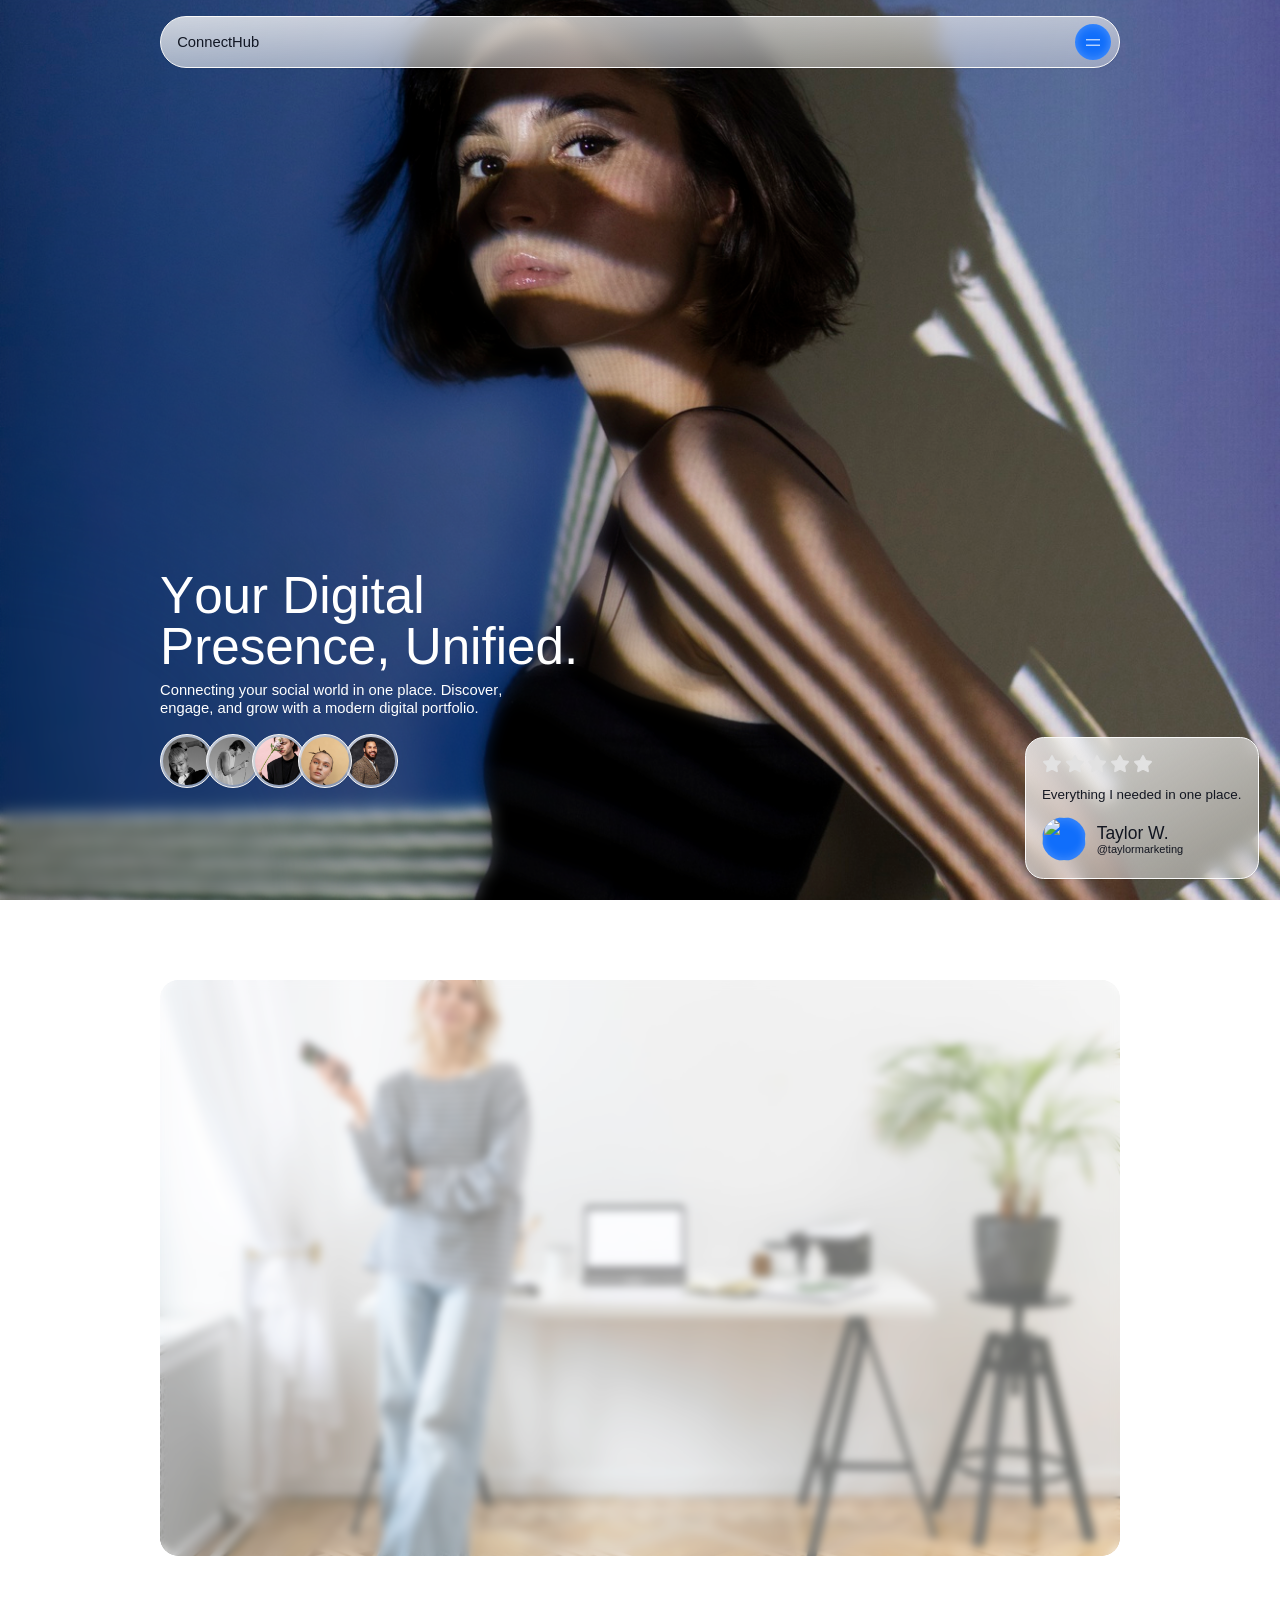
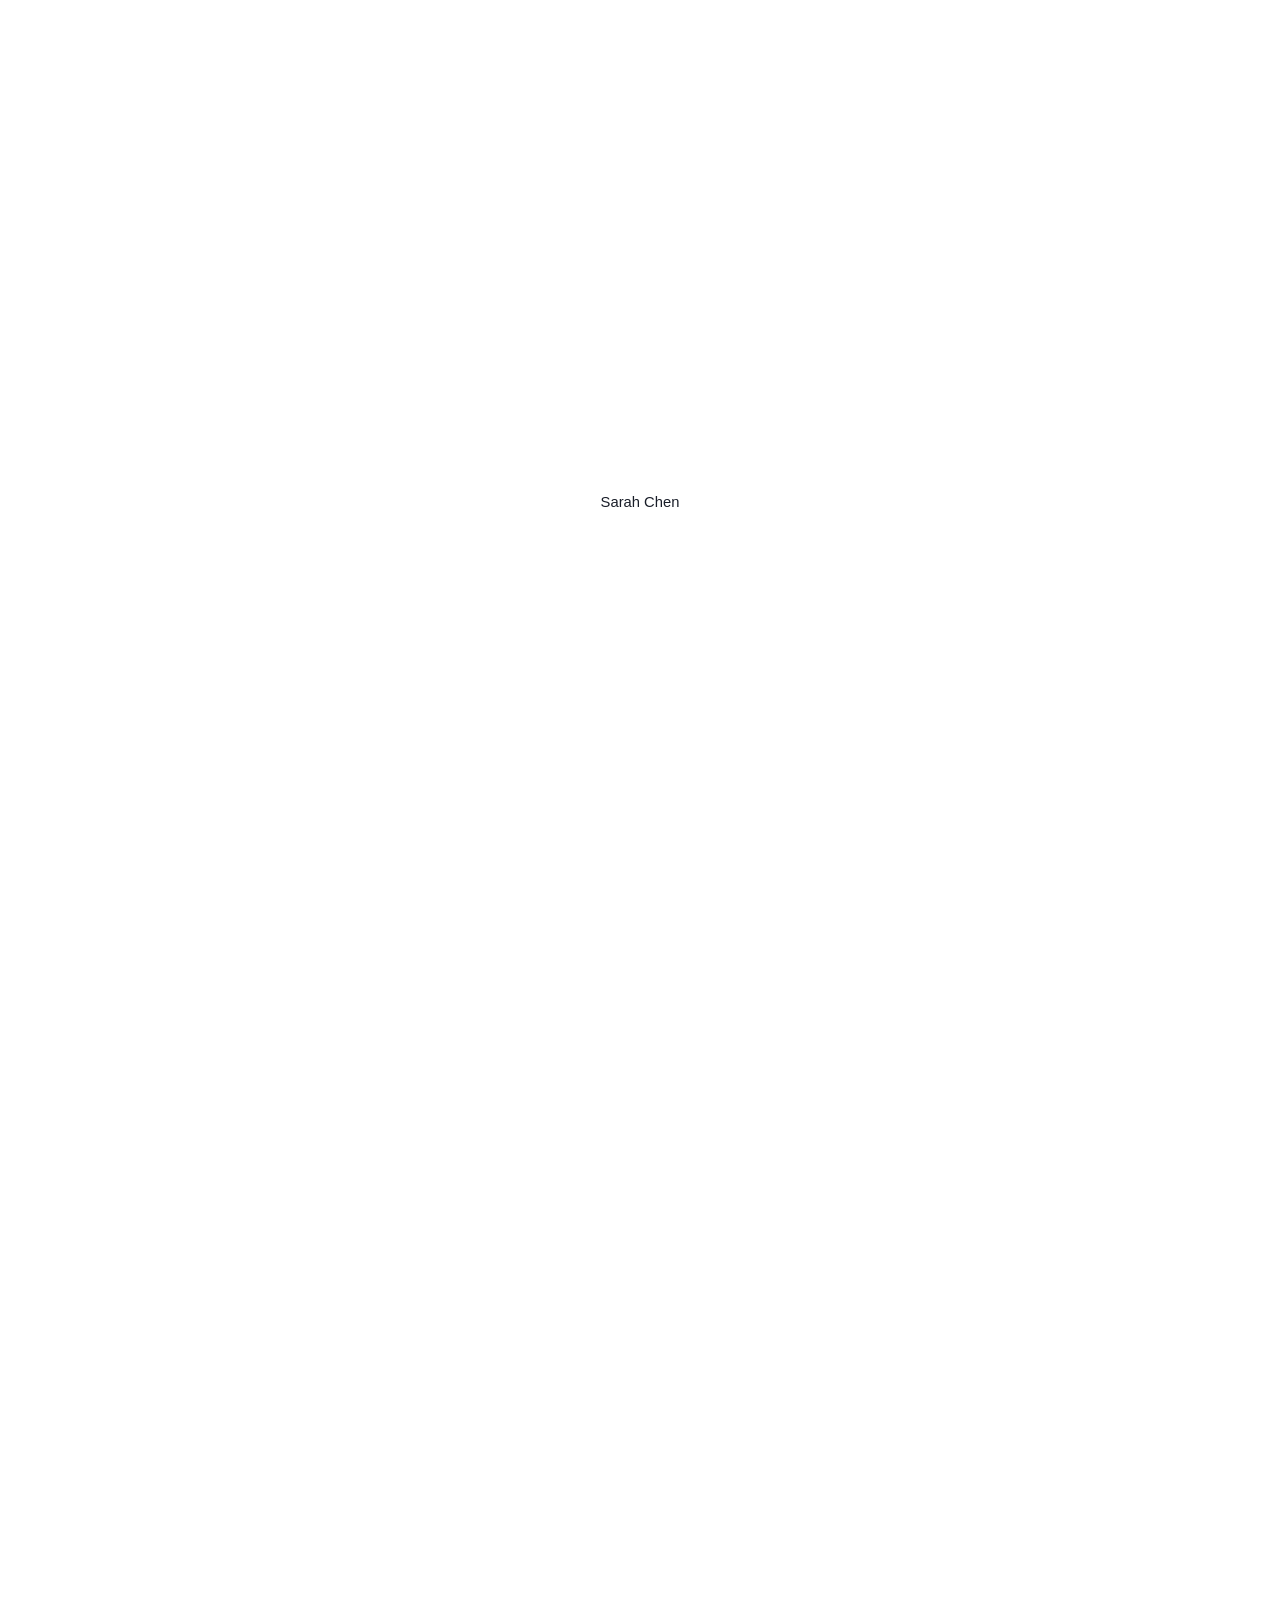
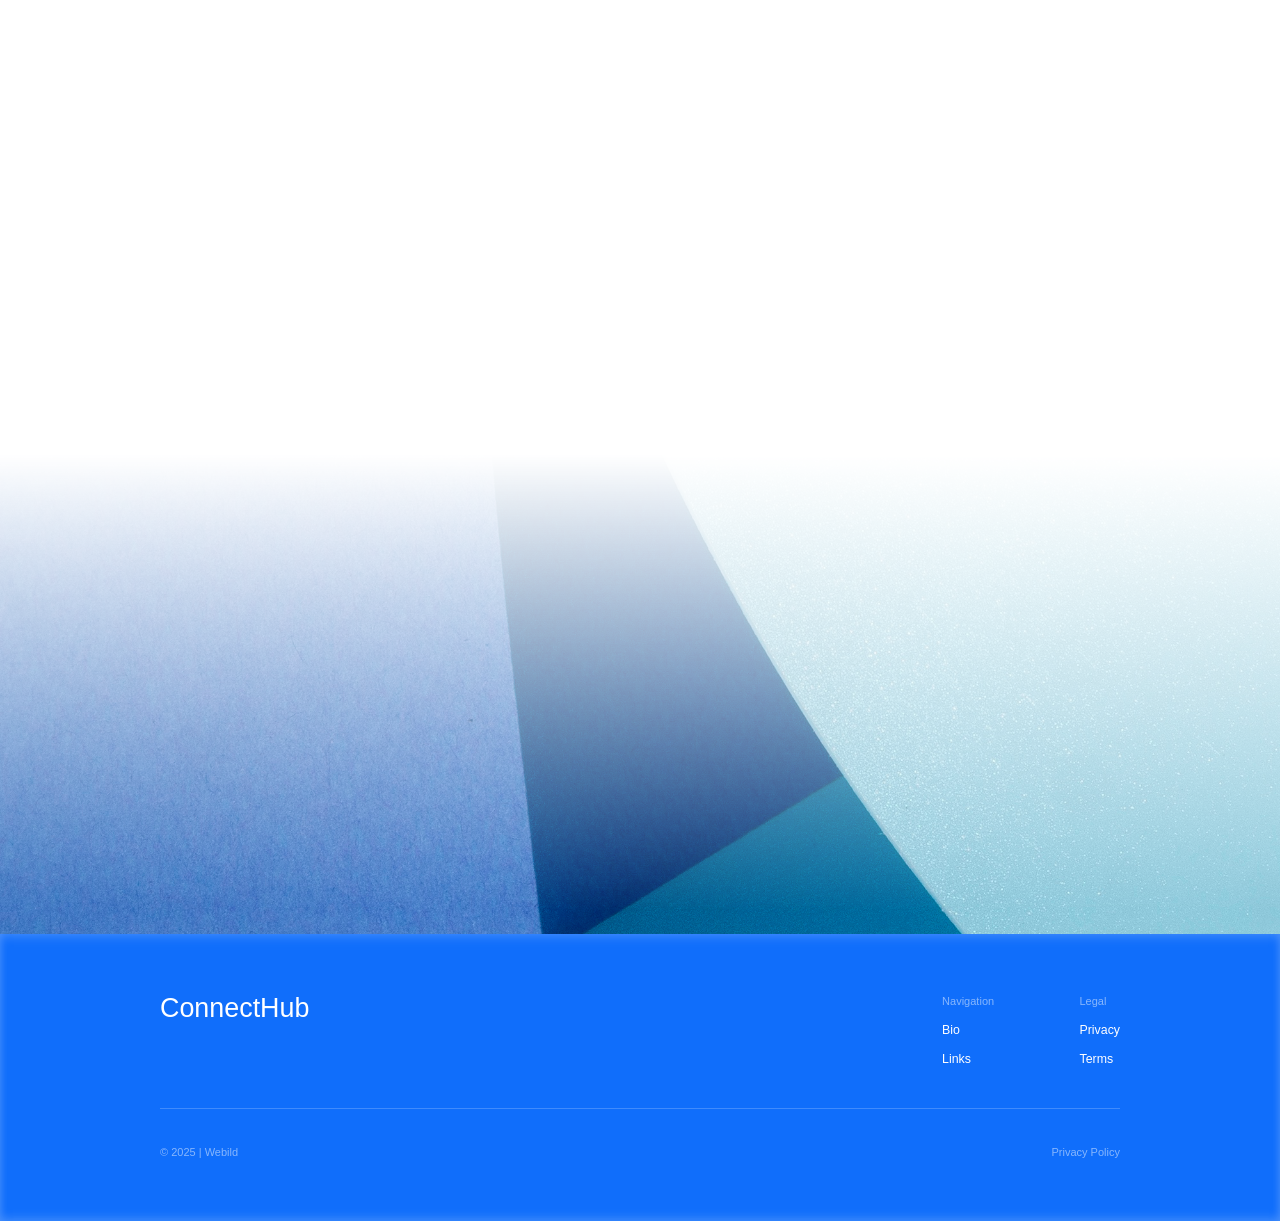
==== commit 86ee3887: "Update index.html" ====
--- a/index.html
+++ b/index.html
@@ -1,5 +1,5 @@
-<!DOCTYPE html>
-<!-- saved from url=(0104)https://webuild-dev.s3.eu-north-1.amazonaws.com/previews/76627378-74e4-471a-90d4-5008b507f720/index.html -->
+<!DOCTYPE html
+/index.html -->
 <html lang="en" class="lenis"><head><meta http-equiv="Content-Type" content="text/html; charset=UTF-8"><meta name="viewport" content="width=device-width, initial-scale=1"><link rel="preload" href="https://webuild-dev.s3.eu-north-1.amazonaws.com/previews/76627378-74e4-471a-90d4-5008b507f720/_next/static/media/5c285b27cdda1fe8-s.p.a62025f2.woff2" as="font" crossorigin="" type="font/woff2"><link rel="preload" href="https://webuild-dev.s3.eu-north-1.amazonaws.com/previews/76627378-74e4-471a-90d4-5008b507f720/_next/static/media/a343f882a40d2cc9-s.p.71e1367e.woff2" as="font" crossorigin="" type="font/woff2"><link rel="stylesheet" href="./f23f1712cb2497f5.css" data-precedence="next"><link rel="stylesheet" href="./e6260e8d94a514a3.css" data-precedence="next"><link rel="stylesheet" href="./732e09d67960479a.css" data-precedence="next"><link rel="preload" as="script" fetchpriority="low" href="./a30fbd329c17ae4e.js"><script src="./3a4bd522cf89ded6.js" async=""></script><script src="./9aa66735861e8e9b.js" async=""></script><script src="./7b7165fe882895b2.js" async=""></script><script src="./turbopack-2ebbe307a0227cc0.js" async=""></script><script src="./3dacf8ff4bb6504c.js" async=""></script><script src="./ca3649ef7b94ae2c.js" async=""></script><script src="./acca7c9a60be813e.js" async=""></script><script src="./ff1a16fafef87110.js" async=""></script><script src="./280f66710badcd78.js" async=""></script><script src="./6d04d032992fb6ac.js" async=""></script><script src="./7c6cf385071d9019.js" async=""></script><script src="./9a42fb5b4bdeaf4b.js" async=""></script><script src="./347c3977c8e96fa9.js" async=""></script><script src="./1aeea243a8b52dc8.js" async=""></script><script src="./3e4a72ce67395ba3.js" async=""></script><meta name="next-size-adjust" content=""><title>ConnectHub - My Social Links</title><meta name="description" content="Your ultimate link hub to explore my creative projects, social profiles, and latest updates."><link rel="icon" href="https://webuild-dev.s3.eu-north-1.amazonaws.com/previews/76627378-74e4-471a-90d4-5008b507f720/favicon.ico?favicon.0b3bf435.ico" sizes="256x256" type="image/x-icon"><script src="./a6dad97d9634a72d.js" nomodule=""></script><style id="webild-inspector-styles">.webild-hover {  outline: 2px dashed #4d96ff80 !important;  border-radius: 0 !important;  outline-offset: 2px !important;  cursor: pointer !important;  transition: outline 0.15s ease !important;  background-color: #4d96ff05 !important;}.webild-selected {  outline: 2px solid #4d96ff !important;  outline-offset: 2px !important;  transition: outline 0.15s ease !important;  background-color: #4d96ff05 !important;  border-radius: 0 !important;}[contenteditable="true"].webild-selected {  outline: 2px solid #4d96ff !important;  background-color: #4d96ff05 !important;}img.webild-hover,img.webild-selected,video.webild-hover,video.webild-selected {  outline-offset: 2px !important;}.webild-element-type-label {  position: fixed !important;  z-index: 999999 !important;  background: #4d96ff !important;  color: white !important;  padding: 4px 8px !important;  font-size: 11px !important;  font-weight: 600 !important;  font-family: -apple-system, BlinkMacSystemFont, "Segoe UI", Roboto, sans-serif !important;  pointer-events: none !important;  white-space: nowrap !important;  box-shadow: 0 2px 8px rgba(0, 0, 0, 0.15) !important;  letter-spacing: 0.3px !important;  border: 1px solid #4d96ff20 !important;}.webild-element-type-label.label-top {  border-radius: 6px 6px 0 0 !important;}.webild-element-type-label.label-bottom {  border-radius: 0 0 6px 6px !important;}.webild-hover-overlay {  position: fixed !important;  background-color: #4d96ff15 !important;  pointer-events: none !important;  z-index: 999998 !important;  transition: all 0.15s ease !important;}</style><style type="text/css">.rfm-marquee-container {
   overflow-x: hidden;
   display: flex;
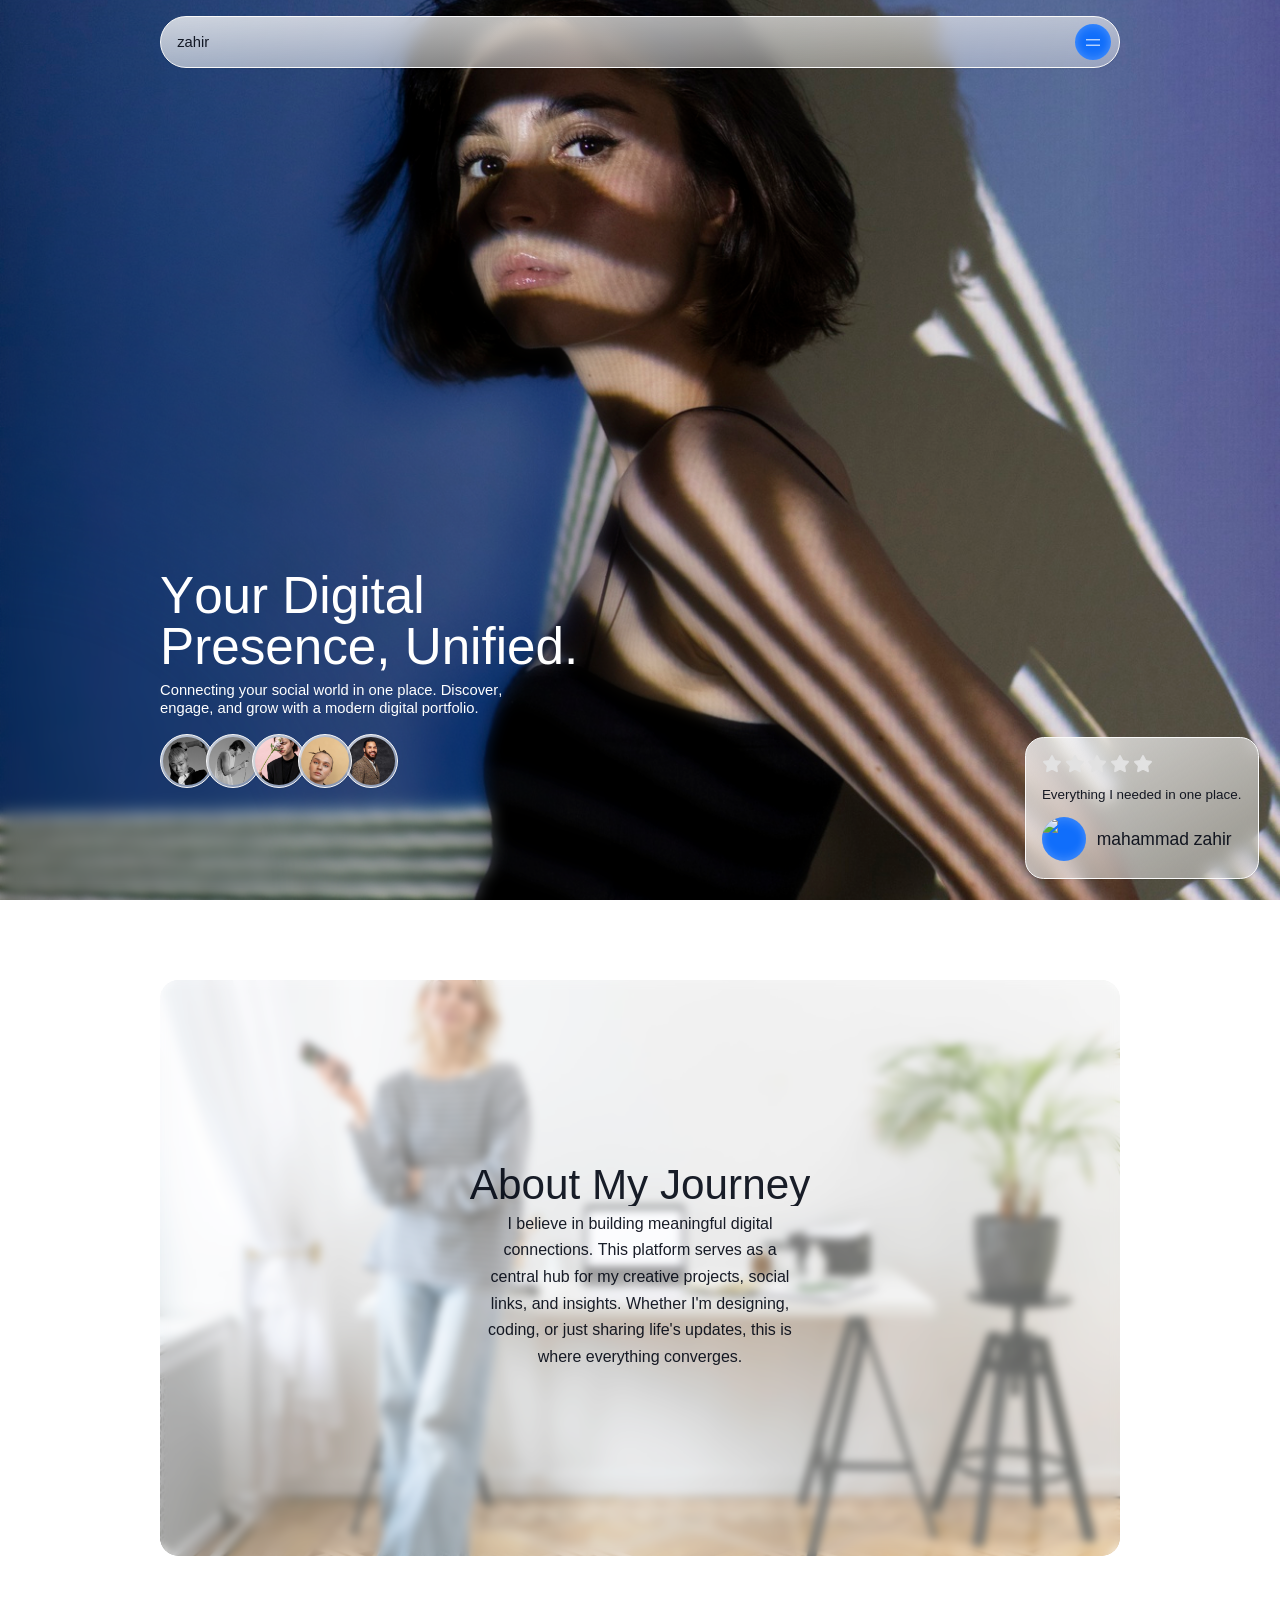
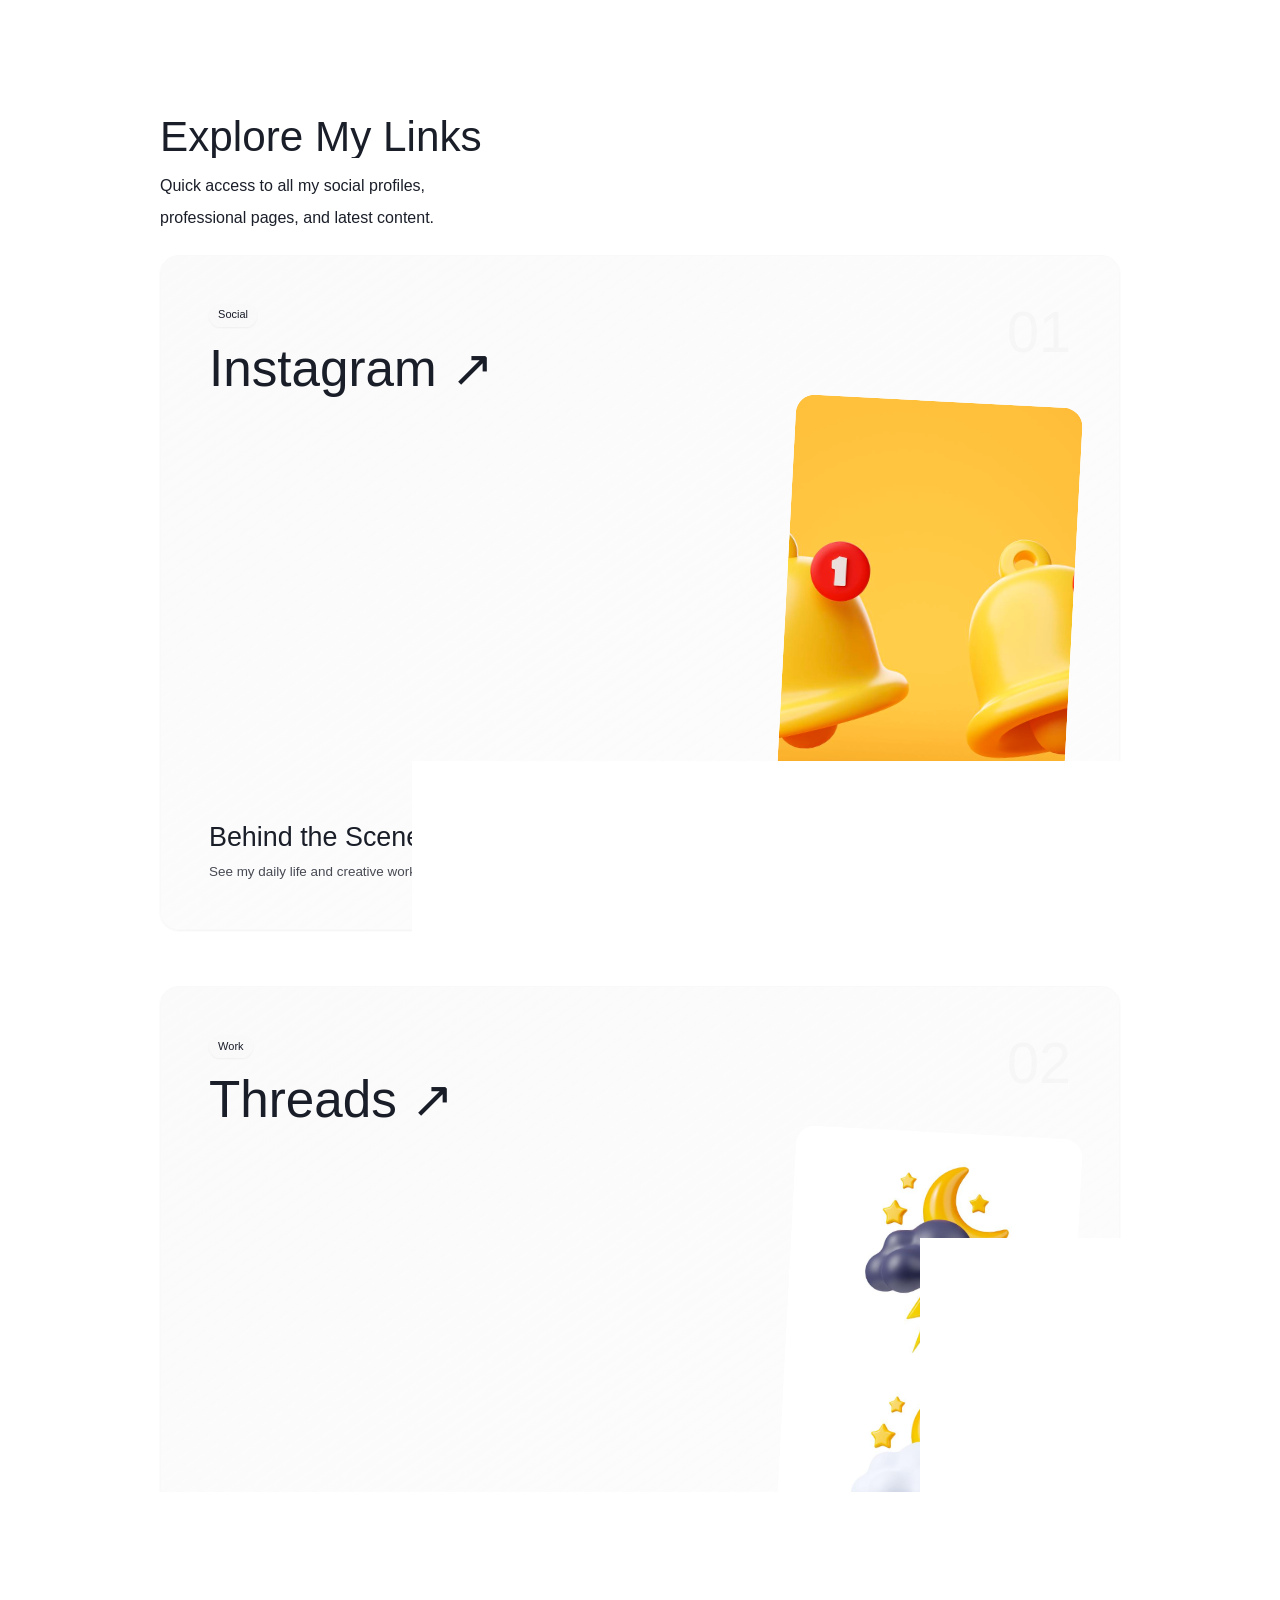
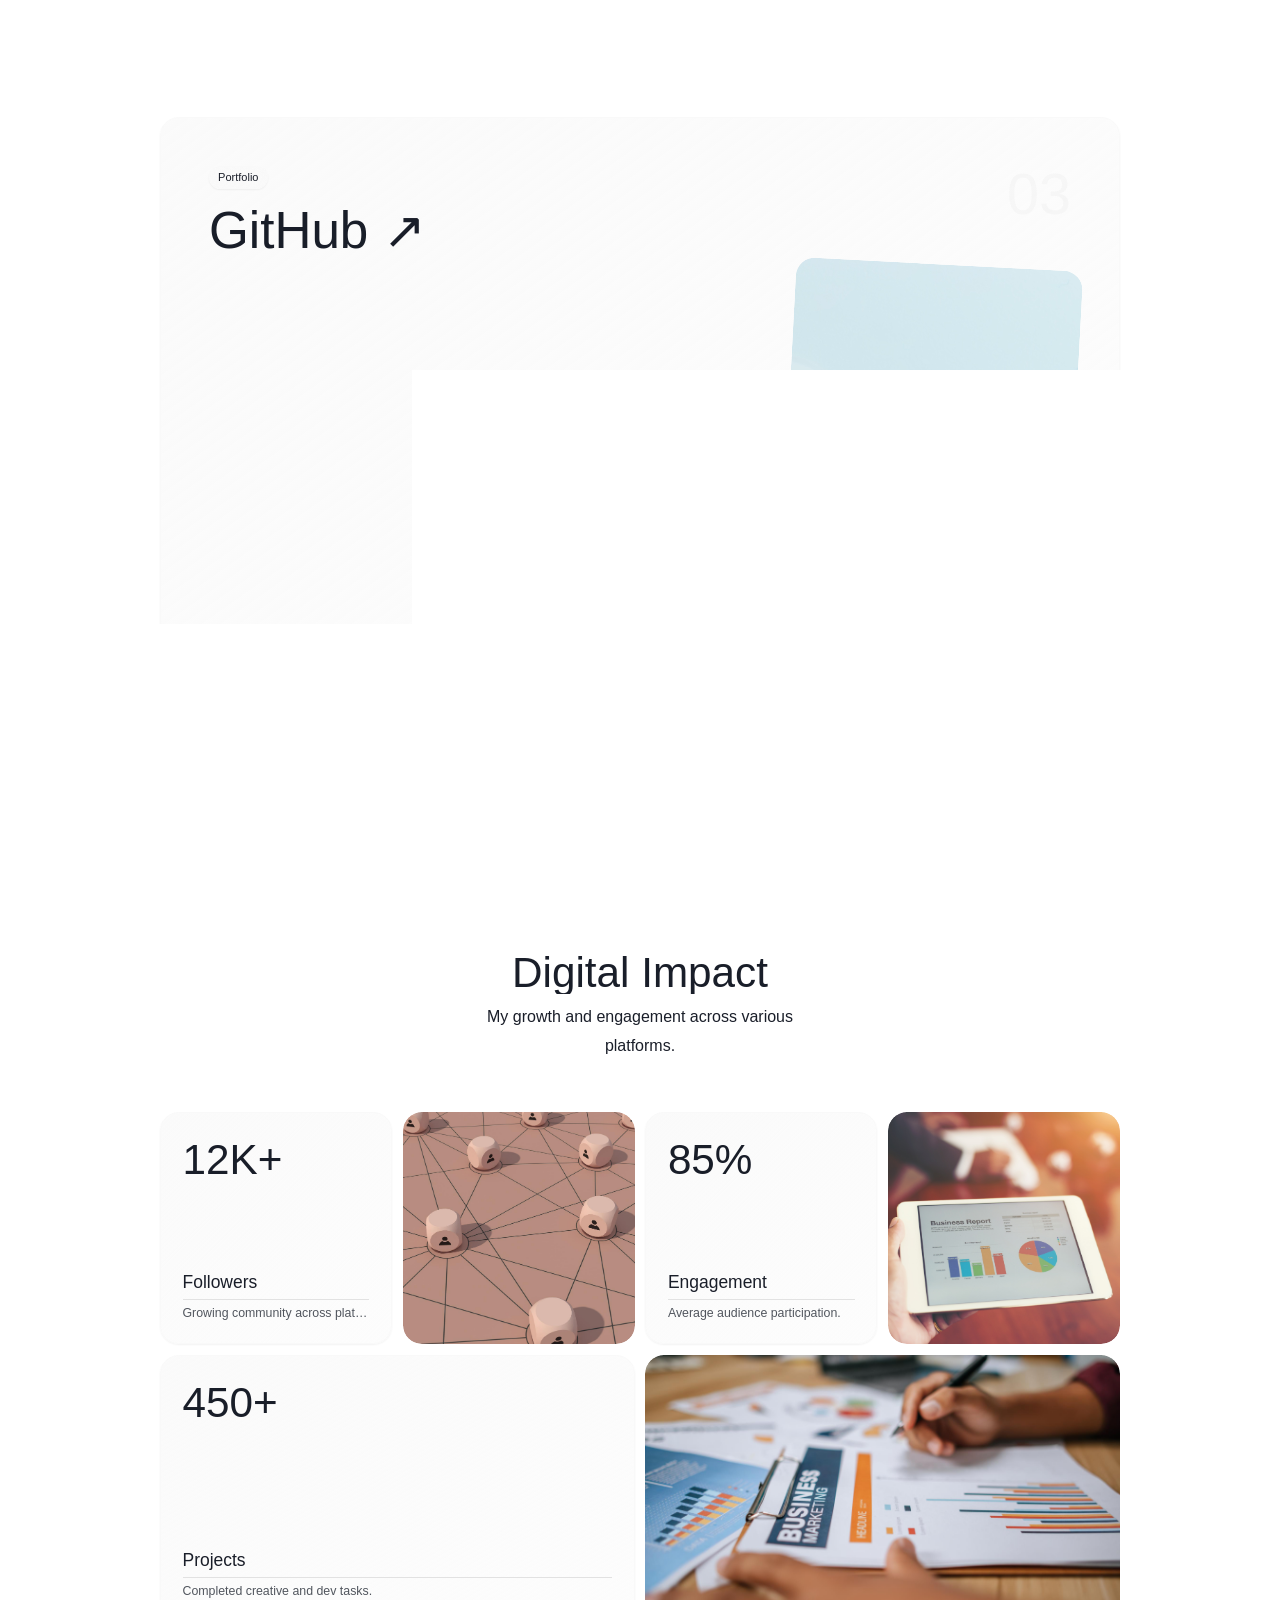
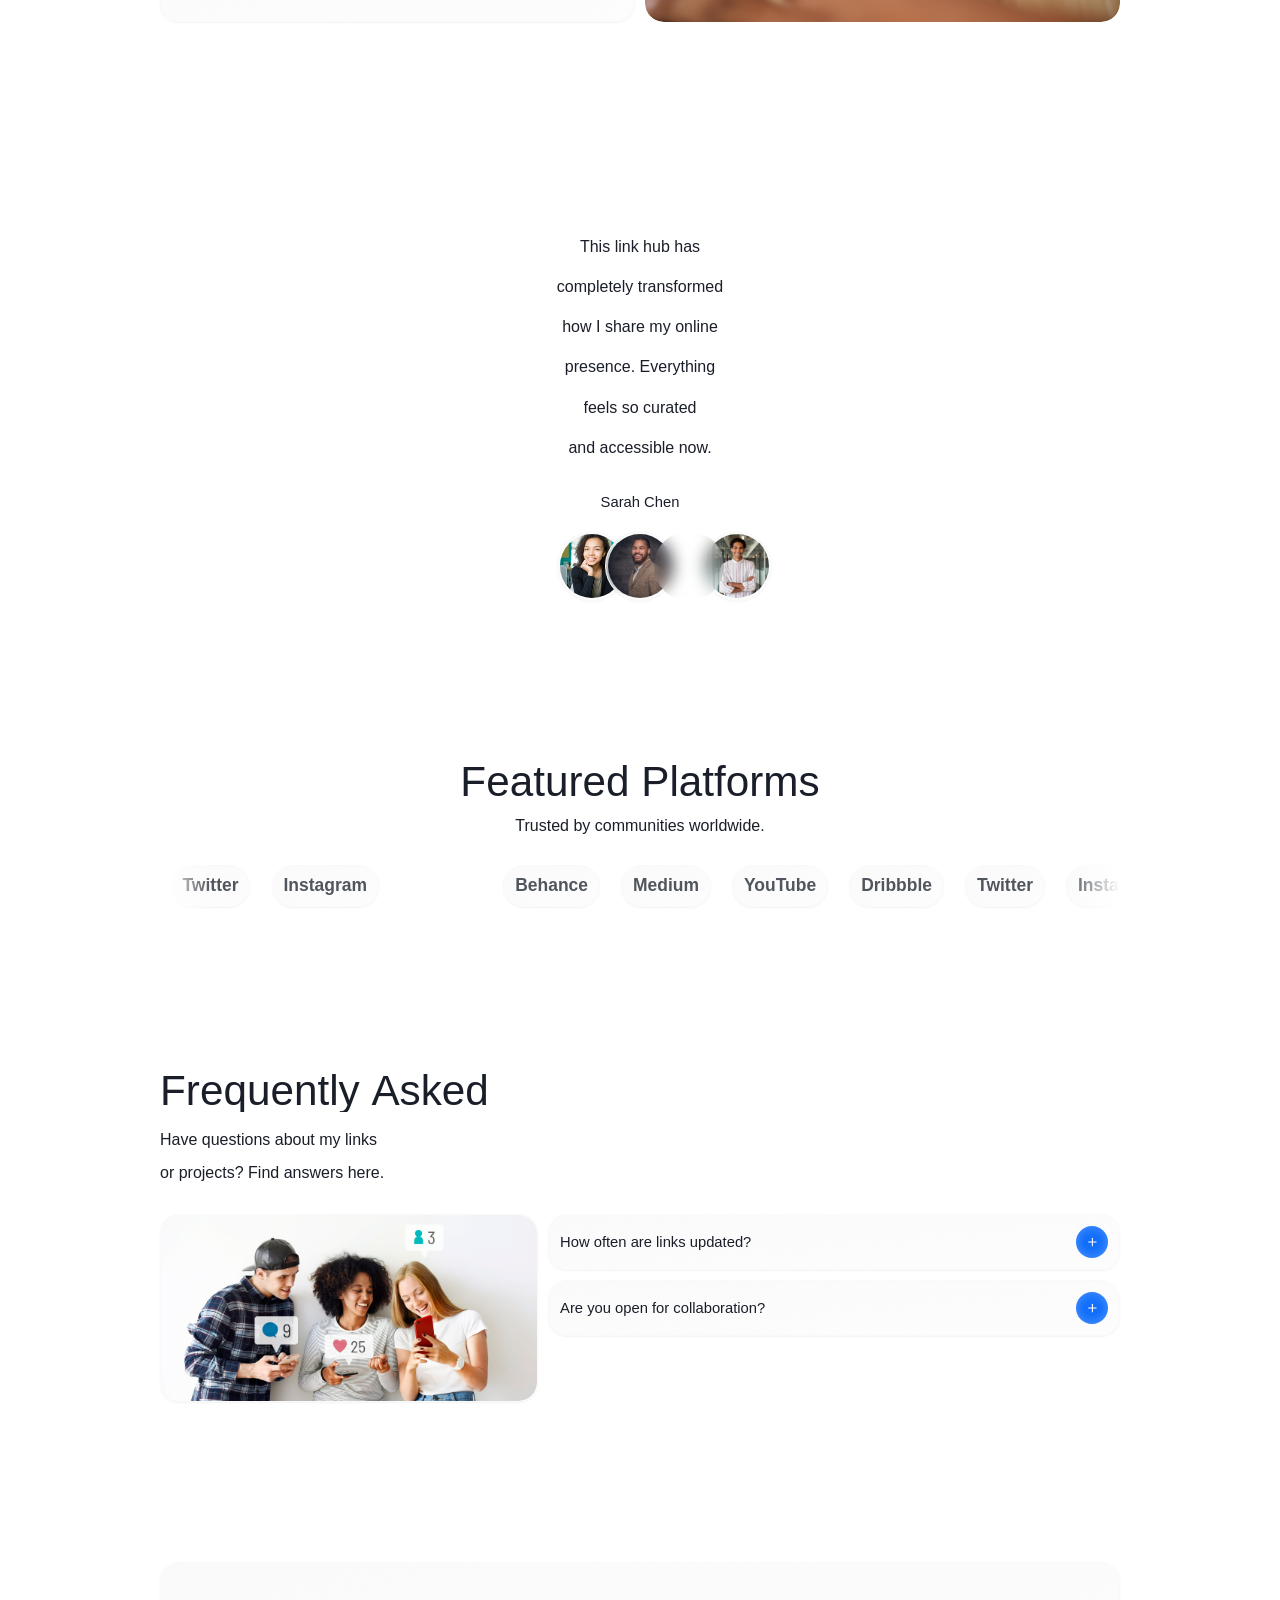
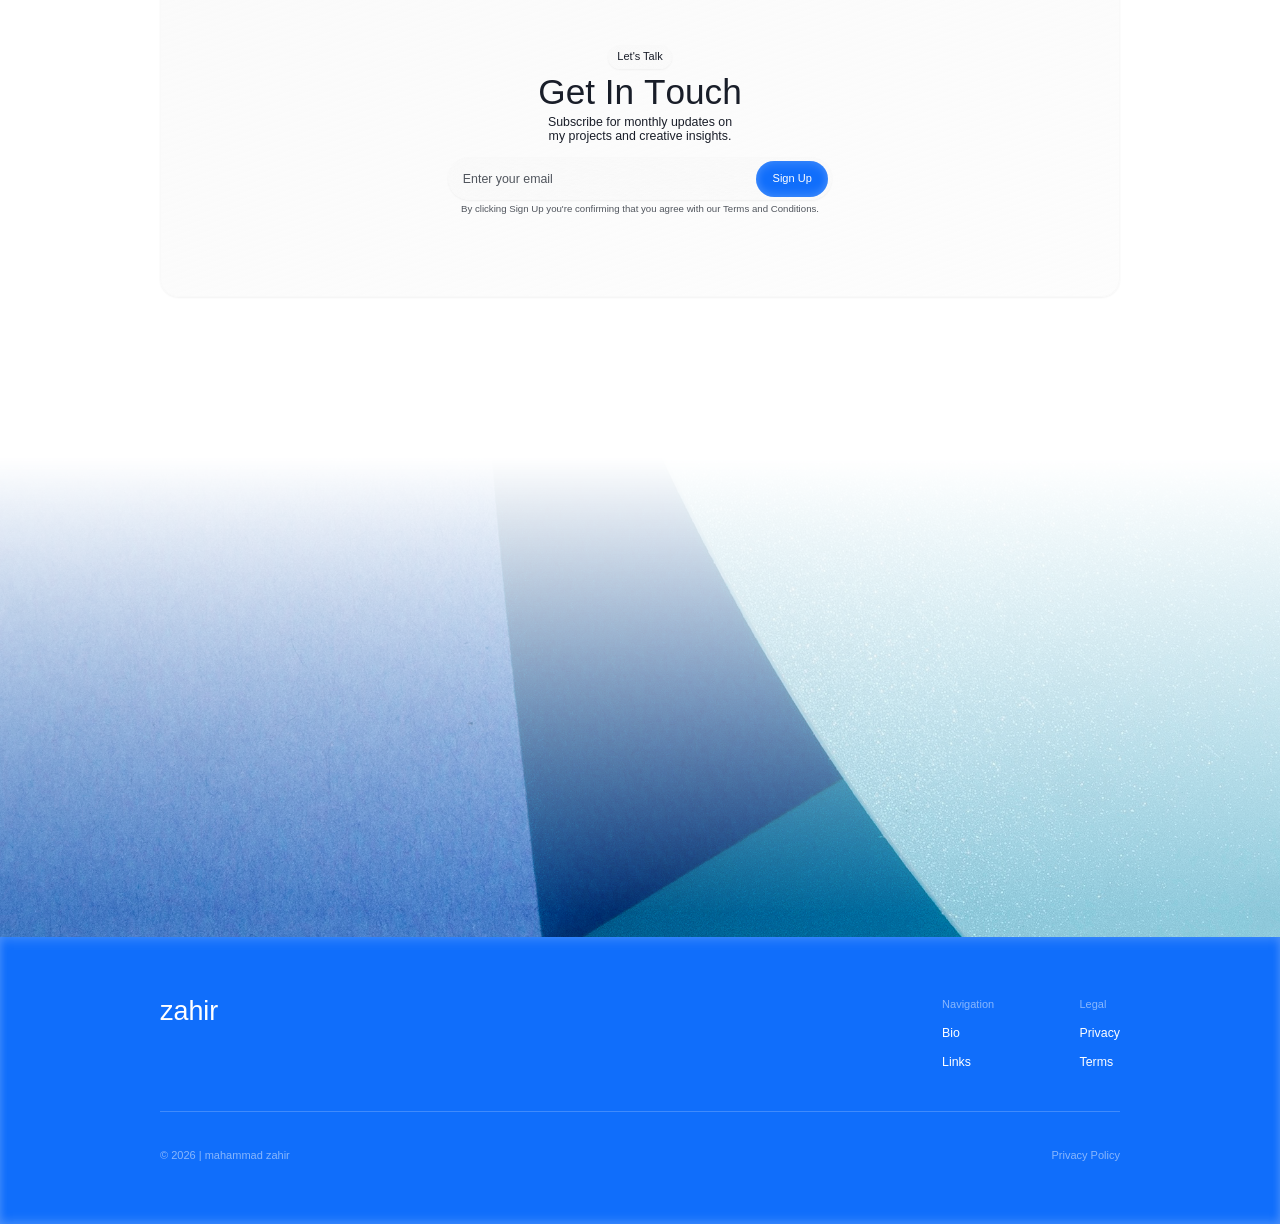
==== commit fd26ca05: "Add files via upload" ====
--- a/index.html
+++ b/index.html
@@ -1,6 +1,6 @@
-<!DOCTYPE html
-/index.html -->
-<html lang="en" class="lenis"><head><meta http-equiv="Content-Type" content="text/html; charset=UTF-8"><meta name="viewport" content="width=device-width, initial-scale=1"><link rel="preload" href="https://webuild-dev.s3.eu-north-1.amazonaws.com/previews/76627378-74e4-471a-90d4-5008b507f720/_next/static/media/5c285b27cdda1fe8-s.p.a62025f2.woff2" as="font" crossorigin="" type="font/woff2"><link rel="preload" href="https://webuild-dev.s3.eu-north-1.amazonaws.com/previews/76627378-74e4-471a-90d4-5008b507f720/_next/static/media/a343f882a40d2cc9-s.p.71e1367e.woff2" as="font" crossorigin="" type="font/woff2"><link rel="stylesheet" href="./f23f1712cb2497f5.css" data-precedence="next"><link rel="stylesheet" href="./e6260e8d94a514a3.css" data-precedence="next"><link rel="stylesheet" href="./732e09d67960479a.css" data-precedence="next"><link rel="preload" as="script" fetchpriority="low" href="./a30fbd329c17ae4e.js"><script src="./3a4bd522cf89ded6.js" async=""></script><script src="./9aa66735861e8e9b.js" async=""></script><script src="./7b7165fe882895b2.js" async=""></script><script src="./turbopack-2ebbe307a0227cc0.js" async=""></script><script src="./3dacf8ff4bb6504c.js" async=""></script><script src="./ca3649ef7b94ae2c.js" async=""></script><script src="./acca7c9a60be813e.js" async=""></script><script src="./ff1a16fafef87110.js" async=""></script><script src="./280f66710badcd78.js" async=""></script><script src="./6d04d032992fb6ac.js" async=""></script><script src="./7c6cf385071d9019.js" async=""></script><script src="./9a42fb5b4bdeaf4b.js" async=""></script><script src="./347c3977c8e96fa9.js" async=""></script><script src="./1aeea243a8b52dc8.js" async=""></script><script src="./3e4a72ce67395ba3.js" async=""></script><meta name="next-size-adjust" content=""><title>ConnectHub - My Social Links</title><meta name="description" content="Your ultimate link hub to explore my creative projects, social profiles, and latest updates."><link rel="icon" href="https://webuild-dev.s3.eu-north-1.amazonaws.com/previews/76627378-74e4-471a-90d4-5008b507f720/favicon.ico?favicon.0b3bf435.ico" sizes="256x256" type="image/x-icon"><script src="./a6dad97d9634a72d.js" nomodule=""></script><style id="webild-inspector-styles">.webild-hover {  outline: 2px dashed #4d96ff80 !important;  border-radius: 0 !important;  outline-offset: 2px !important;  cursor: pointer !important;  transition: outline 0.15s ease !important;  background-color: #4d96ff05 !important;}.webild-selected {  outline: 2px solid #4d96ff !important;  outline-offset: 2px !important;  transition: outline 0.15s ease !important;  background-color: #4d96ff05 !important;  border-radius: 0 !important;}[contenteditable="true"].webild-selected {  outline: 2px solid #4d96ff !important;  background-color: #4d96ff05 !important;}img.webild-hover,img.webild-selected,video.webild-hover,video.webild-selected {  outline-offset: 2px !important;}.webild-element-type-label {  position: fixed !important;  z-index: 999999 !important;  background: #4d96ff !important;  color: white !important;  padding: 4px 8px !important;  font-size: 11px !important;  font-weight: 600 !important;  font-family: -apple-system, BlinkMacSystemFont, "Segoe UI", Roboto, sans-serif !important;  pointer-events: none !important;  white-space: nowrap !important;  box-shadow: 0 2px 8px rgba(0, 0, 0, 0.15) !important;  letter-spacing: 0.3px !important;  border: 1px solid #4d96ff20 !important;}.webild-element-type-label.label-top {  border-radius: 6px 6px 0 0 !important;}.webild-element-type-label.label-bottom {  border-radius: 0 0 6px 6px !important;}.webild-hover-overlay {  position: fixed !important;  background-color: #4d96ff15 !important;  pointer-events: none !important;  z-index: 999998 !important;  transition: all 0.15s ease !important;}</style><style type="text/css">.rfm-marquee-container {
+<!DOCTYPE html>
+<!-- saved from url=(0104)https://webuild-dev.s3.eu-north-1.amazonaws.com/previews/76627378-74e4-471a-90d4-5008b507f720/index.html -->
+<html lang="en" class="lenis"><head><meta http-equiv="Content-Type" content="text/html; charset=UTF-8"><meta name="viewport" content="width=device-width, initial-scale=1"><link rel="preload" href="https://webuild-dev.s3.eu-north-1.amazonaws.com/previews/76627378-74e4-471a-90d4-5008b507f720/_next/static/media/5c285b27cdda1fe8-s.p.a62025f2.woff2" as="font" crossorigin="" type="font/woff2"><link rel="preload" href="https://webuild-dev.s3.eu-north-1.amazonaws.com/previews/76627378-74e4-471a-90d4-5008b507f720/_next/static/media/a343f882a40d2cc9-s.p.71e1367e.woff2" as="font" crossorigin="" type="font/woff2"><link rel="stylesheet" href="./f23f1712cb2497f5.css" data-precedence="next"><link rel="stylesheet" href="./e6260e8d94a514a3.css" data-precedence="next"><link rel="stylesheet" href="./732e09d67960479a.css" data-precedence="next"><link rel="preload" as="script" fetchpriority="low" href="./a30fbd329c17ae4e.js"><script src="./3a4bd522cf89ded6.js" async=""></script><script src="./9aa66735861e8e9b.js" async=""></script><script src="./7b7165fe882895b2.js" async=""></script><script src="./turbopack-2ebbe307a0227cc0.js" async=""></script><script src="./3dacf8ff4bb6504c.js" async=""></script><script src="./ca3649ef7b94ae2c.js" async=""></script><script src="./acca7c9a60be813e.js" async=""></script><script src="./ff1a16fafef87110.js" async=""></script><script src="./280f66710badcd78.js" async=""></script><script src="./6d04d032992fb6ac.js" async=""></script><script src="./7c6cf385071d9019.js" async=""></script><script src="./9a42fb5b4bdeaf4b.js" async=""></script><script src="./347c3977c8e96fa9.js" async=""></script><script src="./1aeea243a8b52dc8.js" async=""></script><script src="./3e4a72ce67395ba3.js" async=""></script><meta name="next-size-adjust" content=""><title>mahammad zahir</title><meta name="description" content="Your ultimate link hub to explore my creative projects, social profiles, and latest updates."><link rel="icon" href="https://webuild-dev.s3.eu-north-1.amazonaws.com/previews/76627378-74e4-471a-90d4-5008b507f720/favicon.ico?favicon.0b3bf435.ico" sizes="256x256" type="image/x-icon"><script src="./a6dad97d9634a72d.js" nomodule=""></script><style id="webild-inspector-styles">.webild-hover {  outline: 2px dashed #4d96ff80 !important;  border-radius: 0 !important;  outline-offset: 2px !important;  cursor: pointer !important;  transition: outline 0.15s ease !important;  background-color: #4d96ff05 !important;}.webild-selected {  outline: 2px solid #4d96ff !important;  outline-offset: 2px !important;  transition: outline 0.15s ease !important;  background-color: #4d96ff05 !important;  border-radius: 0 !important;}[contenteditable="true"].webild-selected {  outline: 2px solid #4d96ff !important;  background-color: #4d96ff05 !important;}img.webild-hover,img.webild-selected,video.webild-hover,video.webild-selected {  outline-offset: 2px !important;}.webild-element-type-label {  position: fixed !important;  z-index: 999999 !important;  background: #4d96ff !important;  color: white !important;  padding: 4px 8px !important;  font-size: 11px !important;  font-weight: 600 !important;  font-family: -apple-system, BlinkMacSystemFont, "Segoe UI", Roboto, sans-serif !important;  pointer-events: none !important;  white-space: nowrap !important;  box-shadow: 0 2px 8px rgba(0, 0, 0, 0.15) !important;  letter-spacing: 0.3px !important;  border: 1px solid #4d96ff20 !important;}.webild-element-type-label.label-top {  border-radius: 6px 6px 0 0 !important;}.webild-element-type-label.label-bottom {  border-radius: 0 0 6px 6px !important;}.webild-hover-overlay {  position: fixed !important;  background-color: #4d96ff15 !important;  pointer-events: none !important;  z-index: 999998 !important;  transition: all 0.15s ease !important;}</style><style type="text/css">.rfm-marquee-container {
   overflow-x: hidden;
   display: flex;
   flex-direction: row;
@@ -140,7 +140,7 @@
     border: 1px solid var(--color-secondary-cta);
   
     }
-  </style><div class="fixed pointer-events-none backdrop-blur-xl w-full h-30 left-0 bottom-0 z-[500] transition-opacity duration-500 ease-out opacity-0" style="mask-image:linear-gradient(to bottom, transparent, black 60%)" aria-hidden="true"></div><div id="nav" data-section="nav"><nav role="navigation" aria-label="Main navigation" class="fixed z-[100] top-6 w-full transition-all duration-500 ease-in-out"><div class="w-content-width mx-auto flex items-center justify-between card rounded-theme backdrop-blur-xs px-6 md:pr-3" style="height:calc(var(--vw-0_75) + var(--vw-0_75) + var(--height-9))"><button class="cursor-pointer"><h2 class="text-xl font-medium text-foreground">ConnectHub</h2></button><div class="flex items-center transition-all duration-500 ease-in-out" style="padding-right:calc(var(--height-9) + var(--vw-0_75))"><div class="
+  </style><div class="fixed pointer-events-none backdrop-blur-xl w-full h-30 left-0 bottom-0 z-[500] transition-opacity duration-500 ease-out opacity-0" style="mask-image:linear-gradient(to bottom, transparent, black 60%)" aria-hidden="true"></div><div id="nav" data-section="nav"><nav role="navigation" aria-label="Main navigation" class="fixed z-[100] top-6 w-full transition-all duration-500 ease-in-out"><div class="w-content-width mx-auto flex items-center justify-between card rounded-theme backdrop-blur-xs px-6 md:pr-3" style="height:calc(var(--vw-0_75) + var(--vw-0_75) + var(--height-9))"><button class="cursor-pointer"><h2 class="text-xl font-medium text-foreground">zahir</h2></button><div class="flex items-center transition-all duration-500 ease-in-out" style="padding-right:calc(var(--height-9) + var(--vw-0_75))"><div class="
             rounded-theme-capped absolute top-[calc(var(--vw-0_75)-1px)] right-3
             transition-[top] duration-500 ease-in-out
             
@@ -187,7 +187,7 @@
                     transition-transform duration-700 ease-[cubic-bezier(0.5,0.5,0,1)]
                     bg-background w-[40%] h-0.25 absolute
                     translate-y-1 hover:-translate-y-1
-                "></span></button></div></div></div></nav></div><div id="hero" data-section="hero"><section aria-label="Hero section" class="relative w-full h-svh overflow-hidden flex flex-col justify-end"><div class="absolute inset-0 w-full h-full"><img alt="" aria-hidden="true" loading="lazy" width="1920" height="1080" decoding="async" data-nimg="1" class="rounded-theme-capped w-full h-full object-cover !rounded-none" style="color:transparent" src="./beautiful-portrait-teenager-woman_23-2149453476.jpg"></div><div class="absolute z-10 backdrop-blur-sm opacity-100 pointer-events-auto select-none w-[150vw] h-[150vw] left-0 -translate-x-1/2 bottom-0 translate-y-1/2" style="mask-image:radial-gradient(circle, black 20%, transparent 70%)" aria-hidden="true"></div><div class="relative z-10 w-content-width mx-auto h-fit flex items-end pb-[var(--width-10)] md:pb-hero-page-padding"><div class="flex flex-col gap-3 md:gap-3 text-background w-full md:w-1/2"><h2 class="slide-text text-7xl 2xl:text-8xl font-medium text-balance text-left" style="font-kerning: none; text-rendering: optimizespeed; translate: none; rotate: none; scale: none; transform: translate(0px, 0px); opacity: 1;" aria-label="Your Digital Presence, Unified.">Your Digital Presence, Unified.</h2><p class="slide-text text-lg md:text-xl leading-tight text-left text-balance" style="font-kerning: none; text-rendering: optimizespeed; translate: none; rotate: none; scale: none; transform: translate(0px, 0px); opacity: 1;" aria-label="Connecting your social world in one place. Discover, engage, and grow with a modern digital portfolio.">Connecting your social world in one place. Discover, engage, and grow with a modern digital portfolio.</p><div role="group" aria-label="User avatars" class="relative z-1 flex items-center gap-3 mt-3"><div class="flex items-center"><div class="relative card p-0.5 rounded-theme z-[5]"><div class="relative z-1 h-12 w-auto aspect-square rounded-theme overflow-hidden"><img alt="Medium shot man wearing suit black and white" loading="lazy" decoding="async" data-nimg="fill" class="w-full h-full object-cover" style="position:absolute;height:100%;width:100%;left:0;top:0;right:0;bottom:0;color:transparent" src="./medium-shot-man-wearing-suit-black-white_23-2149411390.jpg"></div></div><div class="relative card p-0.5 rounded-theme -ml-3 z-[4]"><div class="relative z-1 h-12 w-auto aspect-square rounded-theme overflow-hidden"><img alt="Model posing with plant medium shot" loading="lazy" decoding="async" data-nimg="fill" class="w-full h-full object-cover" style="position:absolute;height:100%;width:100%;left:0;top:0;right:0;bottom:0;color:transparent" src="./model-posing-with-plant-medium-shot_23-2149411346.jpg"></div></div><div class="relative card p-0.5 rounded-theme -ml-3 z-[3]"><div class="relative z-1 h-12 w-auto aspect-square rounded-theme overflow-hidden"><img alt="Portrait of sensitive man" loading="lazy" decoding="async" data-nimg="fill" class="w-full h-full object-cover" style="position:absolute;height:100%;width:100%;left:0;top:0;right:0;bottom:0;color:transparent" src="./portrait-sensitive-man_23-2149444508.jpg"></div></div><div class="relative card p-0.5 rounded-theme -ml-3 z-[2]"><div class="relative z-1 h-12 w-auto aspect-square rounded-theme overflow-hidden"><img alt="Beautiful woman with trendy hairstyle" loading="lazy" decoding="async" data-nimg="fill" class="w-full h-full object-cover" style="position:absolute;height:100%;width:100%;left:0;top:0;right:0;bottom:0;color:transparent" src="./beautiful-woman-with-trendy-hairstyle_23-2149406037.jpg"></div></div><div class="relative card p-0.5 rounded-theme -ml-3 z-[1]"><div class="relative z-1 h-12 w-auto aspect-square rounded-theme overflow-hidden"><img alt="portrait professional smile" loading="lazy" decoding="async" data-nimg="fill" class="w-full h-full object-cover" style="position:absolute;height:100%;width:100%;left:0;top:0;right:0;bottom:0;color:transparent" src="./smiling-handsome-bearded-african-american-businessman-brown-classic-jacket-isolated-dark-background_613910-6626.jpg"></div></div></div></div></div></div><div class="flex absolute! z-10 bottom-4 left-4 right-4 md:left-auto md:bottom-8 md:right-8 md:max-w-3/10 2xl:max-w-25/100 card rounded-theme-capped p-4 md:p-6 flex-col justify-between gap-4 md:gap-5"><div class="flex flex-col gap-5"><div class="flex flex-col gap-5 items-start"><div class="relative z-1 flex gap-1"><svg xmlns="http://www.w3.org/2000/svg" width="24" height="24" viewBox="0 0 24 24" fill="none" stroke="currentColor" stroke-width="1.5" stroke-linecap="round" stroke-linejoin="round" class="lucide lucide-star h-5 w-auto text-accent fill-accent" aria-hidden="true"><path d="M11.525 2.295a.53.53 0 0 1 .95 0l2.31 4.679a2.123 2.123 0 0 0 1.595 1.16l5.166.756a.53.53 0 0 1 .294.904l-3.736 3.638a2.123 2.123 0 0 0-.611 1.878l.882 5.14a.53.53 0 0 1-.771.56l-4.618-2.428a2.122 2.122 0 0 0-1.973 0L6.396 21.01a.53.53 0 0 1-.77-.56l.881-5.139a2.122 2.122 0 0 0-.611-1.879L2.16 9.795a.53.53 0 0 1 .294-.906l5.165-.755a2.122 2.122 0 0 0 1.597-1.16z"></path></svg><svg xmlns="http://www.w3.org/2000/svg" width="24" height="24" viewBox="0 0 24 24" fill="none" stroke="currentColor" stroke-width="1.5" stroke-linecap="round" stroke-linejoin="round" class="lucide lucide-star h-5 w-auto text-accent fill-accent" aria-hidden="true"><path d="M11.525 2.295a.53.53 0 0 1 .95 0l2.31 4.679a2.123 2.123 0 0 0 1.595 1.16l5.166.756a.53.53 0 0 1 .294.904l-3.736 3.638a2.123 2.123 0 0 0-.611 1.878l.882 5.14a.53.53 0 0 1-.771.56l-4.618-2.428a2.122 2.122 0 0 0-1.973 0L6.396 21.01a.53.53 0 0 1-.77-.56l.881-5.139a2.122 2.122 0 0 0-.611-1.879L2.16 9.795a.53.53 0 0 1 .294-.906l5.165-.755a2.122 2.122 0 0 0 1.597-1.16z"></path></svg><svg xmlns="http://www.w3.org/2000/svg" width="24" height="24" viewBox="0 0 24 24" fill="none" stroke="currentColor" stroke-width="1.5" stroke-linecap="round" stroke-linejoin="round" class="lucide lucide-star h-5 w-auto text-accent fill-accent" aria-hidden="true"><path d="M11.525 2.295a.53.53 0 0 1 .95 0l2.31 4.679a2.123 2.123 0 0 0 1.595 1.16l5.166.756a.53.53 0 0 1 .294.904l-3.736 3.638a2.123 2.123 0 0 0-.611 1.878l.882 5.14a.53.53 0 0 1-.771.56l-4.618-2.428a2.122 2.122 0 0 0-1.973 0L6.396 21.01a.53.53 0 0 1-.77-.56l.881-5.139a2.122 2.122 0 0 0-.611-1.879L2.16 9.795a.53.53 0 0 1 .294-.906l5.165-.755a2.122 2.122 0 0 0 1.597-1.16z"></path></svg><svg xmlns="http://www.w3.org/2000/svg" width="24" height="24" viewBox="0 0 24 24" fill="none" stroke="currentColor" stroke-width="1.5" stroke-linecap="round" stroke-linejoin="round" class="lucide lucide-star h-5 w-auto text-accent fill-accent" aria-hidden="true"><path d="M11.525 2.295a.53.53 0 0 1 .95 0l2.31 4.679a2.123 2.123 0 0 0 1.595 1.16l5.166.756a.53.53 0 0 1 .294.904l-3.736 3.638a2.123 2.123 0 0 0-.611 1.878l.882 5.14a.53.53 0 0 1-.771.56l-4.618-2.428a2.122 2.122 0 0 0-1.973 0L6.396 21.01a.53.53 0 0 1-.77-.56l.881-5.139a2.122 2.122 0 0 0-.611-1.879L2.16 9.795a.53.53 0 0 1 .294-.906l5.165-.755a2.122 2.122 0 0 0 1.597-1.16z"></path></svg><svg xmlns="http://www.w3.org/2000/svg" width="24" height="24" viewBox="0 0 24 24" fill="none" stroke="currentColor" stroke-width="1.5" stroke-linecap="round" stroke-linejoin="round" class="lucide lucide-star h-5 w-auto text-accent fill-accent" aria-hidden="true"><path d="M11.525 2.295a.53.53 0 0 1 .95 0l2.31 4.679a2.123 2.123 0 0 0 1.595 1.16l5.166.756a.53.53 0 0 1 .294.904l-3.736 3.638a2.123 2.123 0 0 0-.611 1.878l.882 5.14a.53.53 0 0 1-.771.56l-4.618-2.428a2.122 2.122 0 0 0-1.973 0L6.396 21.01a.53.53 0 0 1-.77-.56l.881-5.139a2.122 2.122 0 0 0-.611-1.879L2.16 9.795a.53.53 0 0 1 .294-.906l5.165-.755a2.122 2.122 0 0 0 1.597-1.16z"></path></svg></div><p class="relative z-1 text-lg leading-tight text-foreground">Everything I needed in one place.</p></div><div class="relative z-1 flex items-center gap-4"><div class="relative shrink-0 h-11 w-fit aspect-square rounded-theme flex items-center justify-center primary-button overflow-hidden"><img alt="minimalist portrait modern photography" aria-hidden="false" loading="lazy" width="800" height="800" decoding="async" data-nimg="1" class="absolute inset-0 w-full h-full object-cover" src="http://img.b2bpic.net/free-photo/3d-render-night-weather-icons-crescent-stars_107791-17714.jpg?_wi=1" style="color: transparent;"></div><div class="w-full min-w-0 flex flex-col gap-0"><h3 class="text-2xl font-medium leading-[1.15] truncate text-foreground">Taylor W.</h3><p class="text-sm leading-[1.15] text-foreground">@taylormarketing</p></div></div></div></div></section></div><div id="about" data-section="about"><section aria-label="About section" class="relative py-20 w-full"><div class="relative w-content-width mx-auto rounded-theme-capped overflow-hidden flex items-center justify-center py-8 md:py-12"><div class="absolute inset-0"><img alt="" aria-hidden="true" loading="lazy" width="1920" height="1080" decoding="async" data-nimg="1" class="rounded-theme-capped w-full h-full object-cover" style="color:transparent" src="./woman-working-from-home_23-2148916095.jpg"><div class="absolute inset-0 bg-background/40 backdrop-blur-xs pointer-events-none select-none"></div></div><div class="relative z-10 w-content-width min-h-100 md:min-h-120 px-5 py-10 md:w-45 mx-auto flex items-center justify-center"><div class="items-center text-center flex flex-col gap-3 md:gap-1"><h2 class="slide-text text-center text-6xl font-medium text-balance" style="font-kerning:none;text-rendering:optimizeSpeed" aria-label="About My Journey"><div class="slide-line" aria-hidden="true" style="position: relative; display: block; text-align: center; overflow: hidden;"><div class="slide-word" aria-hidden="true" style="position: relative; display: inline-block; white-space: nowrap;"><div class="slide-char" aria-hidden="true" style="position: relative; display: inline-block; translate: none; rotate: none; scale: none; transform: translate(0%, 50%); opacity: 0;">A</div><div class="slide-char" aria-hidden="true" style="position: relative; display: inline-block; translate: none; rotate: none; scale: none; transform: translate(0%, 50%); opacity: 0;">b</div><div class="slide-char" aria-hidden="true" style="position: relative; display: inline-block; translate: none; rotate: none; scale: none; transform: translate(0%, 50%); opacity: 0;">o</div><div class="slide-char" aria-hidden="true" style="position: relative; display: inline-block; translate: none; rotate: none; scale: none; transform: translate(0%, 50%); opacity: 0;">u</div><div class="slide-char" aria-hidden="true" style="position: relative; display: inline-block; translate: none; rotate: none; scale: none; transform: translate(0%, 50%); opacity: 0;">t</div></div> <div class="slide-word" aria-hidden="true" style="position: relative; display: inline-block; white-space: nowrap;"><div class="slide-char" aria-hidden="true" style="position: relative; display: inline-block; translate: none; rotate: none; scale: none; transform: translate(0%, 50%); opacity: 0;">M</div><div class="slide-char" aria-hidden="true" style="position: relative; display: inline-block; translate: none; rotate: none; scale: none; transform: translate(0%, 50%); opacity: 0;">y</div></div> <div class="slide-word" aria-hidden="true" style="position: relative; display: inline-block; white-space: nowrap;"><div class="slide-char" aria-hidden="true" style="position: relative; display: inline-block; translate: none; rotate: none; scale: none; transform: translate(0%, 50%); opacity: 0;">J</div><div class="slide-char" aria-hidden="true" style="position: relative; display: inline-block; translate: none; rotate: none; scale: none; transform: translate(0%, 50%); opacity: 0;">o</div><div class="slide-char" aria-hidden="true" style="position: relative; display: inline-block; translate: none; rotate: none; scale: none; transform: translate(0%, 50%); opacity: 0;">u</div><div class="slide-char" aria-hidden="true" style="position: relative; display: inline-block; translate: none; rotate: none; scale: none; transform: translate(0%, 50%); opacity: 0;">r</div><div class="slide-char" aria-hidden="true" style="position: relative; display: inline-block; translate: none; rotate: none; scale: none; transform: translate(0%, 50%); opacity: 0;">n</div><div class="slide-char" aria-hidden="true" style="position: relative; display: inline-block; translate: none; rotate: none; scale: none; transform: translate(0%, 50%); opacity: 0;">e</div><div class="slide-char" aria-hidden="true" style="position: relative; display: inline-block; translate: none; rotate: none; scale: none; transform: translate(0%, 50%); opacity: 0;">y</div></div></div></h2><p class="slide-text text-center text-base md:text-lg leading-[1.2]" style="font-kerning:none;text-rendering:optimizeSpeed" aria-label="I believe in building meaningful digital connections. This platform serves as a central hub for my creative projects, social links, and insights. Whether I&#39;m designing, coding, or just sharing life&#39;s updates, this is where everything converges."><div class="slide-line" aria-hidden="true" style="position: relative; display: block; text-align: center; overflow: hidden;"><div class="slide-word" aria-hidden="true" style="position: relative; display: inline-block; white-space: nowrap; translate: none; rotate: none; scale: none; transform: translate(0%, 50%); opacity: 0;">I</div> <div class="slide-word" aria-hidden="true" style="position: relative; display: inline-block; white-space: nowrap; translate: none; rotate: none; scale: none; transform: translate(0%, 50%); opacity: 0;">believe</div> <div class="slide-word" aria-hidden="true" style="position: relative; display: inline-block; white-space: nowrap; translate: none; rotate: none; scale: none; transform: translate(0%, 50%); opacity: 0;">in</div> <div class="slide-word" aria-hidden="true" style="position: relative; display: inline-block; white-space: nowrap; translate: none; rotate: none; scale: none; transform: translate(0%, 50%); opacity: 0;">building</div> <div class="slide-word" aria-hidden="true" style="position: relative; display: inline-block; white-space: nowrap; translate: none; rotate: none; scale: none; transform: translate(0%, 50%); opacity: 0;">meaningful</div> <div class="slide-word" aria-hidden="true" style="position: relative; display: inline-block; white-space: nowrap; translate: none; rotate: none; scale: none; transform: translate(0%, 50%); opacity: 0;">digital</div> </div><div class="slide-line" aria-hidden="true" style="position: relative; display: block; text-align: center; overflow: hidden;"><div class="slide-word" aria-hidden="true" style="position: relative; display: inline-block; white-space: nowrap; translate: none; rotate: none; scale: none; transform: translate(0%, 50%); opacity: 0;">connections.</div> <div class="slide-word" aria-hidden="true" style="position: relative; display: inline-block; white-space: nowrap; translate: none; rotate: none; scale: none; transform: translate(0%, 50%); opacity: 0;">This</div> <div class="slide-word" aria-hidden="true" style="position: relative; display: inline-block; white-space: nowrap; translate: none; rotate: none; scale: none; transform: translate(0%, 50%); opacity: 0;">platform</div> <div class="slide-word" aria-hidden="true" style="position: relative; display: inline-block; white-space: nowrap; translate: none; rotate: none; scale: none; transform: translate(0%, 50%); opacity: 0;">serves</div> <div class="slide-word" aria-hidden="true" style="position: relative; display: inline-block; white-space: nowrap; translate: none; rotate: none; scale: none; transform: translate(0%, 50%); opacity: 0;">as</div> <div class="slide-word" aria-hidden="true" style="position: relative; display: inline-block; white-space: nowrap; translate: none; rotate: none; scale: none; transform: translate(0%, 50%); opacity: 0;">a</div> </div><div class="slide-line" aria-hidden="true" style="position: relative; display: block; text-align: center; overflow: hidden;"><div class="slide-word" aria-hidden="true" style="position: relative; display: inline-block; white-space: nowrap; translate: none; rotate: none; scale: none; transform: translate(0%, 50%); opacity: 0;">central</div> <div class="slide-word" aria-hidden="true" style="position: relative; display: inline-block; white-space: nowrap; translate: none; rotate: none; scale: none; transform: translate(0%, 50%); opacity: 0;">hub</div> <div class="slide-word" aria-hidden="true" style="position: relative; display: inline-block; white-space: nowrap; translate: none; rotate: none; scale: none; transform: translate(0%, 50%); opacity: 0;">for</div> <div class="slide-word" aria-hidden="true" style="position: relative; display: inline-block; white-space: nowrap; translate: none; rotate: none; scale: none; transform: translate(0%, 50%); opacity: 0;">my</div> <div class="slide-word" aria-hidden="true" style="position: relative; display: inline-block; white-space: nowrap; translate: none; rotate: none; scale: none; transform: translate(0%, 50%); opacity: 0;">creative</div> <div class="slide-word" aria-hidden="true" style="position: relative; display: inline-block; white-space: nowrap; translate: none; rotate: none; scale: none; transform: translate(0%, 50%); opacity: 0;">projects,</div> <div class="slide-word" aria-hidden="true" style="position: relative; display: inline-block; white-space: nowrap; translate: none; rotate: none; scale: none; transform: translate(0%, 50%); opacity: 0;">social</div> </div><div class="slide-line" aria-hidden="true" style="position: relative; display: block; text-align: center; overflow: hidden;"><div class="slide-word" aria-hidden="true" style="position: relative; display: inline-block; white-space: nowrap; translate: none; rotate: none; scale: none; transform: translate(0%, 50%); opacity: 0;">links,</div> <div class="slide-word" aria-hidden="true" style="position: relative; display: inline-block; white-space: nowrap; translate: none; rotate: none; scale: none; transform: translate(0%, 50%); opacity: 0;">and</div> <div class="slide-word" aria-hidden="true" style="position: relative; display: inline-block; white-space: nowrap; translate: none; rotate: none; scale: none; transform: translate(0%, 50%); opacity: 0;">insights.</div> <div class="slide-word" aria-hidden="true" style="position: relative; display: inline-block; white-space: nowrap; translate: none; rotate: none; scale: none; transform: translate(0%, 50%); opacity: 0;">Whether</div> <div class="slide-word" aria-hidden="true" style="position: relative; display: inline-block; white-space: nowrap; translate: none; rotate: none; scale: none; transform: translate(0%, 50%); opacity: 0;">I'm</div> <div class="slide-word" aria-hidden="true" style="position: relative; display: inline-block; white-space: nowrap; translate: none; rotate: none; scale: none; transform: translate(0%, 50%); opacity: 0;">designing,</div> </div><div class="slide-line" aria-hidden="true" style="position: relative; display: block; text-align: center; overflow: hidden;"><div class="slide-word" aria-hidden="true" style="position: relative; display: inline-block; white-space: nowrap; translate: none; rotate: none; scale: none; transform: translate(0%, 50%); opacity: 0;">coding,</div> <div class="slide-word" aria-hidden="true" style="position: relative; display: inline-block; white-space: nowrap; translate: none; rotate: none; scale: none; transform: translate(0%, 50%); opacity: 0;">or</div> <div class="slide-word" aria-hidden="true" style="position: relative; display: inline-block; white-space: nowrap; translate: none; rotate: none; scale: none; transform: translate(0%, 50%); opacity: 0;">just</div> <div class="slide-word" aria-hidden="true" style="position: relative; display: inline-block; white-space: nowrap; translate: none; rotate: none; scale: none; transform: translate(0%, 50%); opacity: 0;">sharing</div> <div class="slide-word" aria-hidden="true" style="position: relative; display: inline-block; white-space: nowrap; translate: none; rotate: none; scale: none; transform: translate(0%, 50%); opacity: 0;">life's</div> <div class="slide-word" aria-hidden="true" style="position: relative; display: inline-block; white-space: nowrap; translate: none; rotate: none; scale: none; transform: translate(0%, 50%); opacity: 0;">updates,</div> <div class="slide-word" aria-hidden="true" style="position: relative; display: inline-block; white-space: nowrap; translate: none; rotate: none; scale: none; transform: translate(0%, 50%); opacity: 0;">this</div> <div class="slide-word" aria-hidden="true" style="position: relative; display: inline-block; white-space: nowrap; translate: none; rotate: none; scale: none; transform: translate(0%, 50%); opacity: 0;">is</div> </div><div class="slide-line" aria-hidden="true" style="position: relative; display: block; text-align: center; overflow: hidden;"><div class="slide-word" aria-hidden="true" style="position: relative; display: inline-block; white-space: nowrap; translate: none; rotate: none; scale: none; transform: translate(0%, 50%); opacity: 0;">where</div> <div class="slide-word" aria-hidden="true" style="position: relative; display: inline-block; white-space: nowrap; translate: none; rotate: none; scale: none; transform: translate(0%, 50%); opacity: 0;">everything</div> <div class="slide-word" aria-hidden="true" style="position: relative; display: inline-block; white-space: nowrap; translate: none; rotate: none; scale: none; transform: translate(0%, 50%); opacity: 0;">converges.</div></div></p></div></div></div></section></div><div id="features" data-section="features"><section class="relative overflow-visible h-fit py-20 w-full" aria-label="Feature section"><div class="w-content-width mx-auto flex flex-col gap-6"><div class="flex flex-col md:flex-row gap-3 md:gap-15 md:items-end"><div class="w-full md:w-6/10 flex flex-col gap-3"><h2 class="slide-text text-balance text-6xl font-medium" style="font-kerning:none;text-rendering:optimizeSpeed" aria-label="Explore My Links"><div class="slide-line" aria-hidden="true" style="position: relative; display: block; text-align: start; overflow: hidden;"><div class="slide-word" aria-hidden="true" style="position: relative; display: inline-block; white-space: nowrap;"><div class="slide-char" aria-hidden="true" style="position: relative; display: inline-block; translate: none; rotate: none; scale: none; transform: translate(0%, 50%); opacity: 0;">E</div><div class="slide-char" aria-hidden="true" style="position: relative; display: inline-block; translate: none; rotate: none; scale: none; transform: translate(0%, 50%); opacity: 0;">x</div><div class="slide-char" aria-hidden="true" style="position: relative; display: inline-block; translate: none; rotate: none; scale: none; transform: translate(0%, 50%); opacity: 0;">p</div><div class="slide-char" aria-hidden="true" style="position: relative; display: inline-block; translate: none; rotate: none; scale: none; transform: translate(0%, 50%); opacity: 0;">l</div><div class="slide-char" aria-hidden="true" style="position: relative; display: inline-block; translate: none; rotate: none; scale: none; transform: translate(0%, 50%); opacity: 0;">o</div><div class="slide-char" aria-hidden="true" style="position: relative; display: inline-block; translate: none; rotate: none; scale: none; transform: translate(0%, 50%); opacity: 0;">r</div><div class="slide-char" aria-hidden="true" style="position: relative; display: inline-block; translate: none; rotate: none; scale: none; transform: translate(0%, 50%); opacity: 0;">e</div></div> <div class="slide-word" aria-hidden="true" style="position: relative; display: inline-block; white-space: nowrap;"><div class="slide-char" aria-hidden="true" style="position: relative; display: inline-block; translate: none; rotate: none; scale: none; transform: translate(0%, 50%); opacity: 0;">M</div><div class="slide-char" aria-hidden="true" style="position: relative; display: inline-block; translate: none; rotate: none; scale: none; transform: translate(0%, 50%); opacity: 0;">y</div></div> <div class="slide-word" aria-hidden="true" style="position: relative; display: inline-block; white-space: nowrap;"><div class="slide-char" aria-hidden="true" style="position: relative; display: inline-block; translate: none; rotate: none; scale: none; transform: translate(0%, 50%); opacity: 0;">L</div><div class="slide-char" aria-hidden="true" style="position: relative; display: inline-block; translate: none; rotate: none; scale: none; transform: translate(0%, 50%); opacity: 0;">i</div><div class="slide-char" aria-hidden="true" style="position: relative; display: inline-block; translate: none; rotate: none; scale: none; transform: translate(0%, 50%); opacity: 0;">n</div><div class="slide-char" aria-hidden="true" style="position: relative; display: inline-block; translate: none; rotate: none; scale: none; transform: translate(0%, 50%); opacity: 0;">k</div><div class="slide-char" aria-hidden="true" style="position: relative; display: inline-block; translate: none; rotate: none; scale: none; transform: translate(0%, 50%); opacity: 0;">s</div></div></div></h2><p class="slide-text text-balance text-lg leading-tight" style="font-kerning:none;text-rendering:optimizeSpeed" aria-label="Quick access to all my social profiles, professional pages, and latest content."><div class="slide-line" aria-hidden="true" style="position: relative; display: block; text-align: start; overflow: hidden;"><div class="slide-word" aria-hidden="true" style="position: relative; display: inline-block; white-space: nowrap; translate: none; rotate: none; scale: none; transform: translate(0%, 50%); opacity: 0;">Quick</div> <div class="slide-word" aria-hidden="true" style="position: relative; display: inline-block; white-space: nowrap; translate: none; rotate: none; scale: none; transform: translate(0%, 50%); opacity: 0;">access</div> <div class="slide-word" aria-hidden="true" style="position: relative; display: inline-block; white-space: nowrap; translate: none; rotate: none; scale: none; transform: translate(0%, 50%); opacity: 0;">to</div> <div class="slide-word" aria-hidden="true" style="position: relative; display: inline-block; white-space: nowrap; translate: none; rotate: none; scale: none; transform: translate(0%, 50%); opacity: 0;">all</div> <div class="slide-word" aria-hidden="true" style="position: relative; display: inline-block; white-space: nowrap; translate: none; rotate: none; scale: none; transform: translate(0%, 50%); opacity: 0;">my</div> <div class="slide-word" aria-hidden="true" style="position: relative; display: inline-block; white-space: nowrap; translate: none; rotate: none; scale: none; transform: translate(0%, 50%); opacity: 0;">social</div> <div class="slide-word" aria-hidden="true" style="position: relative; display: inline-block; white-space: nowrap; translate: none; rotate: none; scale: none; transform: translate(0%, 50%); opacity: 0;">profiles,</div> </div><div class="slide-line" aria-hidden="true" style="position: relative; display: block; text-align: start; overflow: hidden;"><div class="slide-word" aria-hidden="true" style="position: relative; display: inline-block; white-space: nowrap; translate: none; rotate: none; scale: none; transform: translate(0%, 50%); opacity: 0;">professional</div> <div class="slide-word" aria-hidden="true" style="position: relative; display: inline-block; white-space: nowrap; translate: none; rotate: none; scale: none; transform: translate(0%, 50%); opacity: 0;">pages,</div> <div class="slide-word" aria-hidden="true" style="position: relative; display: inline-block; white-space: nowrap; translate: none; rotate: none; scale: none; transform: translate(0%, 50%); opacity: 0;">and</div> <div class="slide-word" aria-hidden="true" style="position: relative; display: inline-block; white-space: nowrap; translate: none; rotate: none; scale: none; transform: translate(0%, 50%); opacity: 0;">latest</div> <div class="slide-word" aria-hidden="true" style="position: relative; display: inline-block; white-space: nowrap; translate: none; rotate: none; scale: none; transform: translate(0%, 50%); opacity: 0;">content.</div></div></p></div><div class="w-full md:w-4/10 flex flex-col gap-3 md:items-end"></div></div><div class="w-full flex flex-col gap-[var(--width-25)] md:gap-[6.25vh]"><div class="!sticky w-full card backdrop-blur-xs rounded-theme-capped h-[140vw] md:h-[75vh] top-[25vw] md:top-[12.5vh]"><div class="relative z-1 w-full min-h-0 h-full flex flex-col md:flex-row justify-between overflow-hidden"><div class="relative w-full md:w-1/2 md:h-full flex flex-col justify-between p-8 md:p-12"><div class="flex flex-col gap-4 md:gap-6"><div class="relative z-1 px-3 py-1 text-sm rounded-theme card inline-flex items-center gap-2 w-fit"><span class="text-foreground">Social</span></div><h2 class="text-5xl md:text-7xl font-medium leading-none text-foreground">Instagram</h2></div><div class="block md:hidden w-full h-px my-6 bg-accent/20"></div><div class="flex flex-col gap-2 md:gap-4"><h3 class="text-xl md:text-4xl font-medium text-foreground">Behind the Scenes</h3><p class="text-base md:text-lg leading-tight text-foreground/80">See my daily life and creative work.</p></div></div><div class="relative w-full md:w-4/10 min-h-0 h-full flex flex-col gap-10 p-8 md:p-12"><h3 class="hidden md:block text-8xl font-medium text-accent/20 self-end">01</h3><div class="relative max-h-full min-h-0 w-full h-full min-w-0 max-w-full md:aspect-[4/5] rounded-theme-capped overflow-hidden rotate-3"><img alt="Instagram" aria-hidden="false" loading="lazy" width="1920" height="1080" decoding="async" data-nimg="1" class="rounded-theme-capped w-full h-full object-cover" style="color:transparent" src="./set-bell-reminder-notification-alert-alarm-icon-sign-symbol-application-website-ui-yellow-background-3d-rendering-illustration_56104-1307(1).jpg"></div></div></div></div><div class="!sticky w-full card backdrop-blur-xs rounded-theme-capped h-[140vw] md:h-[75vh] top-[25vw] md:top-[12.5vh]"><div class="relative z-1 w-full min-h-0 h-full flex flex-col md:flex-row justify-between overflow-hidden"><div class="relative w-full md:w-1/2 md:h-full flex flex-col justify-between p-8 md:p-12"><div class="flex flex-col gap-4 md:gap-6"><div class="relative z-1 px-3 py-1 text-sm rounded-theme card inline-flex items-center gap-2 w-fit"><span class="text-foreground">Work</span></div><h2 class="text-5xl md:text-7xl font-medium leading-none text-foreground">LinkedIn</h2></div><div class="block md:hidden w-full h-px my-6 bg-accent/20"></div><div class="flex flex-col gap-2 md:gap-4"><h3 class="text-xl md:text-4xl font-medium text-foreground">Professional Profile</h3><p class="text-base md:text-lg leading-tight text-foreground/80">Professional background and updates.</p></div></div><div class="relative w-full md:w-4/10 min-h-0 h-full flex flex-col gap-10 p-8 md:p-12"><h3 class="hidden md:block text-8xl font-medium text-accent/20 self-end">02</h3><div class="relative max-h-full min-h-0 w-full h-full min-w-0 max-w-full md:aspect-[4/5] rounded-theme-capped overflow-hidden rotate-3"><img alt="LinkedIn" aria-hidden="false" loading="lazy" width="1920" height="1080" decoding="async" data-nimg="1" class="rounded-theme-capped w-full h-full object-cover" style="color:transparent" src="./3d-render-night-weather-icons-crescent-stars_107791-17714.jpg"></div></div></div></div><div class="!sticky w-full card backdrop-blur-xs rounded-theme-capped h-[140vw] md:h-[75vh] top-[25vw] md:top-[12.5vh]"><div class="relative z-1 w-full min-h-0 h-full flex flex-col md:flex-row justify-between overflow-hidden"><div class="relative w-full md:w-1/2 md:h-full flex flex-col justify-between p-8 md:p-12"><div class="flex flex-col gap-4 md:gap-6"><div class="relative z-1 px-3 py-1 text-sm rounded-theme card inline-flex items-center gap-2 w-fit"><span class="text-foreground">Portfolio</span></div><h2 class="text-5xl md:text-7xl font-medium leading-none text-foreground">GitHub</h2></div><div class="block md:hidden w-full h-px my-6 bg-accent/20"></div><div class="flex flex-col gap-2 md:gap-4"><h3 class="text-xl md:text-4xl font-medium text-foreground">Code &amp; Projects</h3><p class="text-base md:text-lg leading-tight text-foreground/80">Explore my open source contributions.</p></div></div><div class="relative w-full md:w-4/10 min-h-0 h-full flex flex-col gap-10 p-8 md:p-12"><h3 class="hidden md:block text-8xl font-medium text-accent/20 self-end">03</h3><div class="relative max-h-full min-h-0 w-full h-full min-w-0 max-w-full md:aspect-[4/5] rounded-theme-capped overflow-hidden rotate-3"><img alt="GitHub" aria-hidden="false" loading="lazy" width="1920" height="1080" decoding="async" data-nimg="1" class="rounded-theme-capped w-full h-full object-cover" style="color:transparent" src="./water-drop-background-with-copyspace_23-2147787457.jpg"></div></div></div></div></div></div></section></div><div id="metrics" data-section="metrics"><section aria-label="Metrics section" class="relative py-20 w-full"><div class="w-content-width mx-auto"><div class="items-center text-center flex flex-col gap-3 md:gap-2"><h2 class="slide-text text-6xl font-medium text-center" style="font-kerning:none;text-rendering:optimizeSpeed" aria-label="Digital Impact"><div class="slide-line" aria-hidden="true" style="position: relative; display: block; text-align: center; overflow: hidden;"><div class="slide-word" aria-hidden="true" style="position: relative; display: inline-block; white-space: nowrap;"><div class="slide-char" aria-hidden="true" style="position: relative; display: inline-block; translate: none; rotate: none; scale: none; transform: translate(0%, 50%); opacity: 0;">D</div><div class="slide-char" aria-hidden="true" style="position: relative; display: inline-block; translate: none; rotate: none; scale: none; transform: translate(0%, 50%); opacity: 0;">i</div><div class="slide-char" aria-hidden="true" style="position: relative; display: inline-block; translate: none; rotate: none; scale: none; transform: translate(0%, 50%); opacity: 0;">g</div><div class="slide-char" aria-hidden="true" style="position: relative; display: inline-block; translate: none; rotate: none; scale: none; transform: translate(0%, 50%); opacity: 0;">i</div><div class="slide-char" aria-hidden="true" style="position: relative; display: inline-block; translate: none; rotate: none; scale: none; transform: translate(0%, 50%); opacity: 0;">t</div><div class="slide-char" aria-hidden="true" style="position: relative; display: inline-block; translate: none; rotate: none; scale: none; transform: translate(0%, 50%); opacity: 0;">a</div><div class="slide-char" aria-hidden="true" style="position: relative; display: inline-block; translate: none; rotate: none; scale: none; transform: translate(0%, 50%); opacity: 0;">l</div></div> <div class="slide-word" aria-hidden="true" style="position: relative; display: inline-block; white-space: nowrap;"><div class="slide-char" aria-hidden="true" style="position: relative; display: inline-block; translate: none; rotate: none; scale: none; transform: translate(0%, 50%); opacity: 0;">I</div><div class="slide-char" aria-hidden="true" style="position: relative; display: inline-block; translate: none; rotate: none; scale: none; transform: translate(0%, 50%); opacity: 0;">m</div><div class="slide-char" aria-hidden="true" style="position: relative; display: inline-block; translate: none; rotate: none; scale: none; transform: translate(0%, 50%); opacity: 0;">p</div><div class="slide-char" aria-hidden="true" style="position: relative; display: inline-block; translate: none; rotate: none; scale: none; transform: translate(0%, 50%); opacity: 0;">a</div><div class="slide-char" aria-hidden="true" style="position: relative; display: inline-block; translate: none; rotate: none; scale: none; transform: translate(0%, 50%); opacity: 0;">c</div><div class="slide-char" aria-hidden="true" style="position: relative; display: inline-block; translate: none; rotate: none; scale: none; transform: translate(0%, 50%); opacity: 0;">t</div></div></div></h2><p class="slide-text text-lg leading-tight text-center md:max-w-6/10" style="font-kerning:none;text-rendering:optimizeSpeed" aria-label="My growth and engagement across various platforms."><div class="slide-line" aria-hidden="true" style="position: relative; display: block; text-align: center; overflow: hidden;"><div class="slide-word" aria-hidden="true" style="position: relative; display: inline-block; white-space: nowrap; translate: none; rotate: none; scale: none; transform: translate(0%, 50%); opacity: 0;">My</div> <div class="slide-word" aria-hidden="true" style="position: relative; display: inline-block; white-space: nowrap; translate: none; rotate: none; scale: none; transform: translate(0%, 50%); opacity: 0;">growth</div> <div class="slide-word" aria-hidden="true" style="position: relative; display: inline-block; white-space: nowrap; translate: none; rotate: none; scale: none; transform: translate(0%, 50%); opacity: 0;">and</div> <div class="slide-word" aria-hidden="true" style="position: relative; display: inline-block; white-space: nowrap; translate: none; rotate: none; scale: none; transform: translate(0%, 50%); opacity: 0;">engagement</div> <div class="slide-word" aria-hidden="true" style="position: relative; display: inline-block; white-space: nowrap; translate: none; rotate: none; scale: none; transform: translate(0%, 50%); opacity: 0;">across</div> <div class="slide-word" aria-hidden="true" style="position: relative; display: inline-block; white-space: nowrap; translate: none; rotate: none; scale: none; transform: translate(0%, 50%); opacity: 0;">various</div> </div><div class="slide-line" aria-hidden="true" style="position: relative; display: block; text-align: center; overflow: hidden;"><div class="slide-word" aria-hidden="true" style="position: relative; display: inline-block; white-space: nowrap; translate: none; rotate: none; scale: none; transform: translate(0%, 50%); opacity: 0;">platforms.</div></div></p></div><div class="grid gap-4 mt-8 md:mt-12 grid-cols-1 md:grid-cols-2"><div class="grid gap-4 grid-cols-2" style="translate: none; rotate: none; scale: none; transform: translate(0%, 15%); opacity: 0;"><div class="relative w-full min-w-0 max-w-full h-full card text-foreground rounded-theme-capped flex flex-col justify-between p-6 md:p-8 aspect-square"><h3 class="text-5xl md:text-6xl font-medium leading-tight truncate text-foreground">12K+</h3><div class="w-full min-w-0 flex flex-col gap-2 mt-auto"><p class="text-xl md:text-2xl font-medium leading-tight truncate text-foreground">Followers</p><div class="w-full h-px bg-accent"></div><p class="text-base truncate leading-tight text-foreground/75">Growing community across platforms.</p></div></div><div class="relative h-full rounded-theme-capped overflow-hidden aspect-square"><img alt="" aria-hidden="true" loading="lazy" width="1920" height="1080" decoding="async" data-nimg="1" class="rounded-theme-capped w-full h-full object-cover" style="color:transparent" src="./connected-blocks-with-people-icons-networking-recruitment-human-resources-blockchain-concept_2100-1025.jpg"></div></div><div class="grid gap-4 grid-cols-2" style="translate: none; rotate: none; scale: none; transform: translate(0%, 15%); opacity: 0;"><div class="relative w-full min-w-0 max-w-full h-full card text-foreground rounded-theme-capped flex flex-col justify-between p-6 md:p-8 aspect-square order-2 md:order-1"><h3 class="text-5xl md:text-6xl font-medium leading-tight truncate text-foreground">85%</h3><div class="w-full min-w-0 flex flex-col gap-2 mt-auto"><p class="text-xl md:text-2xl font-medium leading-tight truncate text-foreground">Engagement</p><div class="w-full h-px bg-accent"></div><p class="text-base truncate leading-tight text-foreground/75">Average audience participation.</p></div></div><div class="relative h-full rounded-theme-capped overflow-hidden aspect-square order-1 md:order-2"><img alt="" aria-hidden="true" loading="lazy" width="1920" height="1080" decoding="async" data-nimg="1" class="rounded-theme-capped w-full h-full object-cover" style="color:transparent" src="./business-person-hand-holding-financial-statistics-displayed-t_1150-772.jpg"></div></div><div class="grid gap-4 grid-cols-2 md:col-span-2" style="translate: none; rotate: none; scale: none; transform: translate(0%, 15%); opacity: 0;"><div class="relative w-full min-w-0 max-w-full h-full card text-foreground rounded-theme-capped flex flex-col justify-between p-6 md:p-8 aspect-square md:aspect-video"><h3 class="text-5xl md:text-6xl font-medium leading-tight truncate text-foreground">450+</h3><div class="w-full min-w-0 flex flex-col gap-2 mt-auto"><p class="text-xl md:text-2xl font-medium leading-tight truncate text-foreground">Projects</p><div class="w-full h-px bg-accent"></div><p class="text-base truncate leading-tight text-foreground/75">Completed creative and dev tasks.</p></div></div><div class="relative h-full rounded-theme-capped overflow-hidden aspect-square md:aspect-video"><img alt="" aria-hidden="true" loading="lazy" width="1920" height="1080" decoding="async" data-nimg="1" class="rounded-theme-capped w-full h-full object-cover" style="color:transparent" src="./male-employee-presenting-work-with-documents-office_1150-52066.jpg"></div></div></div></div></section></div><div id="testimonials" data-section="testimonials"><section aria-label="Testimonial section" class="relative py-20 w-full"><div class="w-content-width mx-auto flex flex-col items-center gap-6"><div class="relative z-1 flex gap-1 -mb-1"><svg xmlns="http://www.w3.org/2000/svg" width="24" height="24" viewBox="0 0 24 24" fill="none" stroke="currentColor" stroke-width="1.5" stroke-linecap="round" stroke-linejoin="round" class="lucide lucide-star h-6 w-auto text-accent fill-accent" aria-hidden="true" style="filter: blur(10px); opacity: 0;"><path d="M11.525 2.295a.53.53 0 0 1 .95 0l2.31 4.679a2.123 2.123 0 0 0 1.595 1.16l5.166.756a.53.53 0 0 1 .294.904l-3.736 3.638a2.123 2.123 0 0 0-.611 1.878l.882 5.14a.53.53 0 0 1-.771.56l-4.618-2.428a2.122 2.122 0 0 0-1.973 0L6.396 21.01a.53.53 0 0 1-.77-.56l.881-5.139a2.122 2.122 0 0 0-.611-1.879L2.16 9.795a.53.53 0 0 1 .294-.906l5.165-.755a2.122 2.122 0 0 0 1.597-1.16z"></path></svg><svg xmlns="http://www.w3.org/2000/svg" width="24" height="24" viewBox="0 0 24 24" fill="none" stroke="currentColor" stroke-width="1.5" stroke-linecap="round" stroke-linejoin="round" class="lucide lucide-star h-6 w-auto text-accent fill-accent" aria-hidden="true" style="filter: blur(10px); opacity: 0;"><path d="M11.525 2.295a.53.53 0 0 1 .95 0l2.31 4.679a2.123 2.123 0 0 0 1.595 1.16l5.166.756a.53.53 0 0 1 .294.904l-3.736 3.638a2.123 2.123 0 0 0-.611 1.878l.882 5.14a.53.53 0 0 1-.771.56l-4.618-2.428a2.122 2.122 0 0 0-1.973 0L6.396 21.01a.53.53 0 0 1-.77-.56l.881-5.139a2.122 2.122 0 0 0-.611-1.879L2.16 9.795a.53.53 0 0 1 .294-.906l5.165-.755a2.122 2.122 0 0 0 1.597-1.16z"></path></svg><svg xmlns="http://www.w3.org/2000/svg" width="24" height="24" viewBox="0 0 24 24" fill="none" stroke="currentColor" stroke-width="1.5" stroke-linecap="round" stroke-linejoin="round" class="lucide lucide-star h-6 w-auto text-accent fill-accent" aria-hidden="true" style="filter: blur(10px); opacity: 0;"><path d="M11.525 2.295a.53.53 0 0 1 .95 0l2.31 4.679a2.123 2.123 0 0 0 1.595 1.16l5.166.756a.53.53 0 0 1 .294.904l-3.736 3.638a2.123 2.123 0 0 0-.611 1.878l.882 5.14a.53.53 0 0 1-.771.56l-4.618-2.428a2.122 2.122 0 0 0-1.973 0L6.396 21.01a.53.53 0 0 1-.77-.56l.881-5.139a2.122 2.122 0 0 0-.611-1.879L2.16 9.795a.53.53 0 0 1 .294-.906l5.165-.755a2.122 2.122 0 0 0 1.597-1.16z"></path></svg><svg xmlns="http://www.w3.org/2000/svg" width="24" height="24" viewBox="0 0 24 24" fill="none" stroke="currentColor" stroke-width="1.5" stroke-linecap="round" stroke-linejoin="round" class="lucide lucide-star h-6 w-auto text-accent fill-accent" aria-hidden="true" style="filter: blur(10px); opacity: 0;"><path d="M11.525 2.295a.53.53 0 0 1 .95 0l2.31 4.679a2.123 2.123 0 0 0 1.595 1.16l5.166.756a.53.53 0 0 1 .294.904l-3.736 3.638a2.123 2.123 0 0 0-.611 1.878l.882 5.14a.53.53 0 0 1-.771.56l-4.618-2.428a2.122 2.122 0 0 0-1.973 0L6.396 21.01a.53.53 0 0 1-.77-.56l.881-5.139a2.122 2.122 0 0 0-.611-1.879L2.16 9.795a.53.53 0 0 1 .294-.906l5.165-.755a2.122 2.122 0 0 0 1.597-1.16z"></path></svg><svg xmlns="http://www.w3.org/2000/svg" width="24" height="24" viewBox="0 0 24 24" fill="none" stroke="currentColor" stroke-width="1.5" stroke-linecap="round" stroke-linejoin="round" class="lucide lucide-star h-6 w-auto text-accent fill-accent" aria-hidden="true" style="filter: blur(10px); opacity: 0;"><path d="M11.525 2.295a.53.53 0 0 1 .95 0l2.31 4.679a2.123 2.123 0 0 0 1.595 1.16l5.166.756a.53.53 0 0 1 .294.904l-3.736 3.638a2.123 2.123 0 0 0-.611 1.878l.882 5.14a.53.53 0 0 1-.771.56l-4.618-2.428a2.122 2.122 0 0 0-1.973 0L6.396 21.01a.53.53 0 0 1-.77-.56l.881-5.139a2.122 2.122 0 0 0-.611-1.879L2.16 9.795a.53.53 0 0 1 .294-.906l5.165-.755a2.122 2.122 0 0 0 1.597-1.16z"></path></svg></div><p class="slide-text text-3xl md:text-5xl font-medium text-balance text-center leading-tight" style="font-kerning:none;text-rendering:optimizeSpeed" aria-label="This link hub has completely transformed how I share my online presence. Everything feels so curated and accessible now."><div class="slide-line" aria-hidden="true" style="position: relative; display: block; text-align: center; overflow: hidden;"><div class="slide-word" aria-hidden="true" style="position: relative; display: inline-block; white-space: nowrap; translate: none; rotate: none; scale: none; transform: translate(0%, 50%); opacity: 0;">This</div> <div class="slide-word" aria-hidden="true" style="position: relative; display: inline-block; white-space: nowrap; translate: none; rotate: none; scale: none; transform: translate(0%, 50%); opacity: 0;">link</div> <div class="slide-word" aria-hidden="true" style="position: relative; display: inline-block; white-space: nowrap; translate: none; rotate: none; scale: none; transform: translate(0%, 50%); opacity: 0;">hub</div> <div class="slide-word" aria-hidden="true" style="position: relative; display: inline-block; white-space: nowrap; translate: none; rotate: none; scale: none; transform: translate(0%, 50%); opacity: 0;">has</div> </div><div class="slide-line" aria-hidden="true" style="position: relative; display: block; text-align: center; overflow: hidden;"><div class="slide-word" aria-hidden="true" style="position: relative; display: inline-block; white-space: nowrap; translate: none; rotate: none; scale: none; transform: translate(0%, 50%); opacity: 0;">completely</div> <div class="slide-word" aria-hidden="true" style="position: relative; display: inline-block; white-space: nowrap; translate: none; rotate: none; scale: none; transform: translate(0%, 50%); opacity: 0;">transformed</div> </div><div class="slide-line" aria-hidden="true" style="position: relative; display: block; text-align: center; overflow: hidden;"><div class="slide-word" aria-hidden="true" style="position: relative; display: inline-block; white-space: nowrap; translate: none; rotate: none; scale: none; transform: translate(0%, 50%); opacity: 0;">how</div> <div class="slide-word" aria-hidden="true" style="position: relative; display: inline-block; white-space: nowrap; translate: none; rotate: none; scale: none; transform: translate(0%, 50%); opacity: 0;">I</div> <div class="slide-word" aria-hidden="true" style="position: relative; display: inline-block; white-space: nowrap; translate: none; rotate: none; scale: none; transform: translate(0%, 50%); opacity: 0;">share</div> <div class="slide-word" aria-hidden="true" style="position: relative; display: inline-block; white-space: nowrap; translate: none; rotate: none; scale: none; transform: translate(0%, 50%); opacity: 0;">my</div> <div class="slide-word" aria-hidden="true" style="position: relative; display: inline-block; white-space: nowrap; translate: none; rotate: none; scale: none; transform: translate(0%, 50%); opacity: 0;">online</div> </div><div class="slide-line" aria-hidden="true" style="position: relative; display: block; text-align: center; overflow: hidden;"><div class="slide-word" aria-hidden="true" style="position: relative; display: inline-block; white-space: nowrap; translate: none; rotate: none; scale: none; transform: translate(0%, 50%); opacity: 0;">presence.</div> <div class="slide-word" aria-hidden="true" style="position: relative; display: inline-block; white-space: nowrap; translate: none; rotate: none; scale: none; transform: translate(0%, 50%); opacity: 0;">Everything</div> </div><div class="slide-line" aria-hidden="true" style="position: relative; display: block; text-align: center; overflow: hidden;"><div class="slide-word" aria-hidden="true" style="position: relative; display: inline-block; white-space: nowrap; translate: none; rotate: none; scale: none; transform: translate(0%, 50%); opacity: 0;">feels</div> <div class="slide-word" aria-hidden="true" style="position: relative; display: inline-block; white-space: nowrap; translate: none; rotate: none; scale: none; transform: translate(0%, 50%); opacity: 0;">so</div> <div class="slide-word" aria-hidden="true" style="position: relative; display: inline-block; white-space: nowrap; translate: none; rotate: none; scale: none; transform: translate(0%, 50%); opacity: 0;">curated</div> </div><div class="slide-line" aria-hidden="true" style="position: relative; display: block; text-align: center; overflow: hidden;"><div class="slide-word" aria-hidden="true" style="position: relative; display: inline-block; white-space: nowrap; translate: none; rotate: none; scale: none; transform: translate(0%, 50%); opacity: 0;">and</div> <div class="slide-word" aria-hidden="true" style="position: relative; display: inline-block; white-space: nowrap; translate: none; rotate: none; scale: none; transform: translate(0%, 50%); opacity: 0;">accessible</div> <div class="slide-word" aria-hidden="true" style="position: relative; display: inline-block; white-space: nowrap; translate: none; rotate: none; scale: none; transform: translate(0%, 50%); opacity: 0;">now.</div></div></p><p class="text-xl text-center mb-1">Sarah Chen</p><div role="group" aria-label="User avatars" class="relative z-1 flex items-center gap-3 justify-center"><div class="flex items-center" style="translate: none; rotate: none; scale: none; transform: translate(0%, 30%); opacity: 0;"><div class="relative card p-0.5 rounded-theme z-[5]"><div class="relative z-1 w-auto aspect-square rounded-theme overflow-hidden h-[var(--width-17_5)] md:h-[var(--width-5)]"><img alt="User 1" loading="lazy" decoding="async" data-nimg="fill" class="w-full h-full object-cover" style="position:absolute;height:100%;width:100%;left:0;top:0;right:0;bottom:0;color:transparent" src="./smiling-handsome-bearded-african-american-businessman-brown-classic-jacket-isolated-dark-background_613910-6626.jpg"></div></div><div class="relative card p-0.5 rounded-theme -ml-8 z-[4]"><div class="relative z-1 w-auto aspect-square rounded-theme overflow-hidden h-[var(--width-17_5)] md:h-[var(--width-5)]"><img alt="User 2" loading="lazy" decoding="async" data-nimg="fill" class="w-full h-full object-cover" style="position:absolute;height:100%;width:100%;left:0;top:0;right:0;bottom:0;color:transparent" src="./smiling-african-american-girl-sitting-cafe_1262-3083.jpg"></div></div><div class="relative card p-0.5 rounded-theme -ml-8 z-[3]"><div class="relative z-1 w-auto aspect-square rounded-theme overflow-hidden h-[var(--width-17_5)] md:h-[var(--width-5)]"><img alt="User 3" loading="lazy" decoding="async" data-nimg="fill" class="w-full h-full object-cover" style="position:absolute;height:100%;width:100%;left:0;top:0;right:0;bottom:0;color:transparent" src="./close-up-portrait-bearded-smiling-black-man-wool-suit_613910-16049.jpg"></div></div><div class="relative card p-0.5 rounded-theme -ml-8 z-[2]"><div class="relative z-1 w-auto aspect-square rounded-theme overflow-hidden h-[var(--width-17_5)] md:h-[var(--width-5)]"><img alt="User 4" loading="lazy" decoding="async" data-nimg="fill" class="w-full h-full object-cover" src="./black-businessman-surprised-expression_1194-2599.jpg" style="position: absolute; height: 100%; width: 100%; inset: 0px; color: transparent;"></div></div><div class="relative card p-0.5 rounded-theme -ml-8 z-[1]"><div class="relative z-1 w-auto aspect-square rounded-theme overflow-hidden h-[var(--width-17_5)] md:h-[var(--width-5)]"><img alt="User 5" loading="lazy" decoding="async" data-nimg="fill" class="w-full h-full object-cover" src="./people-working-as-team-company_23-2149136890.jpg" style="position: absolute; height: 100%; width: 100%; inset: 0px; color: transparent;"></div></div></div></div></div></section></div><div id="socialProof" data-section="socialProof"><section aria-label="Social proof section" class="relative py-20 w-full"><div class="w-content-width mx-auto flex flex-col gap-8"><div class="items-center text-center flex flex-col gap-3 md:gap-2"><h2 class="slide-text text-6xl font-medium text-center" style="font-kerning:none;text-rendering:optimizeSpeed" aria-label="Featured Platforms"><div class="slide-line" aria-hidden="true" style="position: relative; display: block; text-align: center; overflow: hidden;"><div class="slide-word" aria-hidden="true" style="position: relative; display: inline-block; white-space: nowrap;"><div class="slide-char" aria-hidden="true" style="position: relative; display: inline-block; translate: none; rotate: none; scale: none; transform: translate(0%, 50%); opacity: 0;">F</div><div class="slide-char" aria-hidden="true" style="position: relative; display: inline-block; translate: none; rotate: none; scale: none; transform: translate(0%, 50%); opacity: 0;">e</div><div class="slide-char" aria-hidden="true" style="position: relative; display: inline-block; translate: none; rotate: none; scale: none; transform: translate(0%, 50%); opacity: 0;">a</div><div class="slide-char" aria-hidden="true" style="position: relative; display: inline-block; translate: none; rotate: none; scale: none; transform: translate(0%, 50%); opacity: 0;">t</div><div class="slide-char" aria-hidden="true" style="position: relative; display: inline-block; translate: none; rotate: none; scale: none; transform: translate(0%, 50%); opacity: 0;">u</div><div class="slide-char" aria-hidden="true" style="position: relative; display: inline-block; translate: none; rotate: none; scale: none; transform: translate(0%, 50%); opacity: 0;">r</div><div class="slide-char" aria-hidden="true" style="position: relative; display: inline-block; translate: none; rotate: none; scale: none; transform: translate(0%, 50%); opacity: 0;">e</div><div class="slide-char" aria-hidden="true" style="position: relative; display: inline-block; translate: none; rotate: none; scale: none; transform: translate(0%, 50%); opacity: 0;">d</div></div> <div class="slide-word" aria-hidden="true" style="position: relative; display: inline-block; white-space: nowrap;"><div class="slide-char" aria-hidden="true" style="position: relative; display: inline-block; translate: none; rotate: none; scale: none; transform: translate(0%, 50%); opacity: 0;">P</div><div class="slide-char" aria-hidden="true" style="position: relative; display: inline-block; translate: none; rotate: none; scale: none; transform: translate(0%, 50%); opacity: 0;">l</div><div class="slide-char" aria-hidden="true" style="position: relative; display: inline-block; translate: none; rotate: none; scale: none; transform: translate(0%, 50%); opacity: 0;">a</div><div class="slide-char" aria-hidden="true" style="position: relative; display: inline-block; translate: none; rotate: none; scale: none; transform: translate(0%, 50%); opacity: 0;">t</div><div class="slide-char" aria-hidden="true" style="position: relative; display: inline-block; translate: none; rotate: none; scale: none; transform: translate(0%, 50%); opacity: 0;">f</div><div class="slide-char" aria-hidden="true" style="position: relative; display: inline-block; translate: none; rotate: none; scale: none; transform: translate(0%, 50%); opacity: 0;">o</div><div class="slide-char" aria-hidden="true" style="position: relative; display: inline-block; translate: none; rotate: none; scale: none; transform: translate(0%, 50%); opacity: 0;">r</div><div class="slide-char" aria-hidden="true" style="position: relative; display: inline-block; translate: none; rotate: none; scale: none; transform: translate(0%, 50%); opacity: 0;">m</div><div class="slide-char" aria-hidden="true" style="position: relative; display: inline-block; translate: none; rotate: none; scale: none; transform: translate(0%, 50%); opacity: 0;">s</div></div></div></h2><p class="slide-text text-lg leading-tight text-center md:max-w-6/10" style="font-kerning:none;text-rendering:optimizeSpeed" aria-label="Trusted by communities worldwide."><div class="slide-line" aria-hidden="true" style="position: relative; display: block; text-align: center; overflow: hidden;"><div class="slide-word" aria-hidden="true" style="position: relative; display: inline-block; white-space: nowrap; translate: none; rotate: none; scale: none; transform: translate(0%, 50%); opacity: 0;">Trusted</div> <div class="slide-word" aria-hidden="true" style="position: relative; display: inline-block; white-space: nowrap; translate: none; rotate: none; scale: none; transform: translate(0%, 50%); opacity: 0;">by</div> <div class="slide-word" aria-hidden="true" style="position: relative; display: inline-block; white-space: nowrap; translate: none; rotate: none; scale: none; transform: translate(0%, 50%); opacity: 0;">communities</div> <div class="slide-word" aria-hidden="true" style="position: relative; display: inline-block; white-space: nowrap; translate: none; rotate: none; scale: none; transform: translate(0%, 50%); opacity: 0;">worldwide.</div></div></p></div><div class="mask-padding-x"><div class="rfm-marquee-container " style="--pause-on-hover: running; --pause-on-click: running; --width: 100%; --transform: none;"><div class="rfm-marquee" style="--play: running; --direction: normal; --duration: 64.31015625s; --delay: 0s; --iteration-count: infinite; --min-width: 100%;"><div class="rfm-initial-child-container"><div class="rfm-child" style="--transform: none;"><div class="mx-4"><div class="card px-4 py-3 mb-1 rounded-theme"><span class="relative z-1 text-2xl text-foreground/75 font-semibold whitespace-nowrap">Twitter</span></div></div></div><div class="rfm-child" style="--transform: none;"><div class="mx-4"><div class="card px-4 py-3 mb-1 rounded-theme"><span class="relative z-1 text-2xl text-foreground/75 font-semibold whitespace-nowrap">Instagram</span></div></div></div><div class="rfm-child" style="--transform: none;"><div class="mx-4"><div class="card px-4 py-3 mb-1 rounded-theme"><span class="relative z-1 text-2xl text-foreground/75 font-semibold whitespace-nowrap">GitHub</span></div></div></div><div class="rfm-child" style="--transform: none;"><div class="mx-4"><div class="card px-4 py-3 mb-1 rounded-theme"><span class="relative z-1 text-2xl text-foreground/75 font-semibold whitespace-nowrap">Behance</span></div></div></div><div class="rfm-child" style="--transform: none;"><div class="mx-4"><div class="card px-4 py-3 mb-1 rounded-theme"><span class="relative z-1 text-2xl text-foreground/75 font-semibold whitespace-nowrap">Medium</span></div></div></div><div class="rfm-child" style="--transform: none;"><div class="mx-4"><div class="card px-4 py-3 mb-1 rounded-theme"><span class="relative z-1 text-2xl text-foreground/75 font-semibold whitespace-nowrap">YouTube</span></div></div></div><div class="rfm-child" style="--transform: none;"><div class="mx-4"><div class="card px-4 py-3 mb-1 rounded-theme"><span class="relative z-1 text-2xl text-foreground/75 font-semibold whitespace-nowrap">Dribbble</span></div></div></div><div class="rfm-child" style="--transform: none;"><div class="mx-4"><div class="card px-4 py-3 mb-1 rounded-theme"><span class="relative z-1 text-2xl text-foreground/75 font-semibold whitespace-nowrap">Twitter</span></div></div></div><div class="rfm-child" style="--transform: none;"><div class="mx-4"><div class="card px-4 py-3 mb-1 rounded-theme"><span class="relative z-1 text-2xl text-foreground/75 font-semibold whitespace-nowrap">Instagram</span></div></div></div><div class="rfm-child" style="--transform: none;"><div class="mx-4"><div class="card px-4 py-3 mb-1 rounded-theme"><span class="relative z-1 text-2xl text-foreground/75 font-semibold whitespace-nowrap">GitHub</span></div></div></div><div class="rfm-child" style="--transform: none;"><div class="mx-4"><div class="card px-4 py-3 mb-1 rounded-theme"><span class="relative z-1 text-2xl text-foreground/75 font-semibold whitespace-nowrap">Behance</span></div></div></div><div class="rfm-child" style="--transform: none;"><div class="mx-4"><div class="card px-4 py-3 mb-1 rounded-theme"><span class="relative z-1 text-2xl text-foreground/75 font-semibold whitespace-nowrap">Medium</span></div></div></div><div class="rfm-child" style="--transform: none;"><div class="mx-4"><div class="card px-4 py-3 mb-1 rounded-theme"><span class="relative z-1 text-2xl text-foreground/75 font-semibold whitespace-nowrap">YouTube</span></div></div></div><div class="rfm-child" style="--transform: none;"><div class="mx-4"><div class="card px-4 py-3 mb-1 rounded-theme"><span class="relative z-1 text-2xl text-foreground/75 font-semibold whitespace-nowrap">Dribbble</span></div></div></div><div class="rfm-child" style="--transform: none;"><div class="mx-4"><div class="card px-4 py-3 mb-1 rounded-theme"><span class="relative z-1 text-2xl text-foreground/75 font-semibold whitespace-nowrap">Twitter</span></div></div></div><div class="rfm-child" style="--transform: none;"><div class="mx-4"><div class="card px-4 py-3 mb-1 rounded-theme"><span class="relative z-1 text-2xl text-foreground/75 font-semibold whitespace-nowrap">Instagram</span></div></div></div><div class="rfm-child" style="--transform: none;"><div class="mx-4"><div class="card px-4 py-3 mb-1 rounded-theme"><span class="relative z-1 text-2xl text-foreground/75 font-semibold whitespace-nowrap">GitHub</span></div></div></div><div class="rfm-child" style="--transform: none;"><div class="mx-4"><div class="card px-4 py-3 mb-1 rounded-theme"><span class="relative z-1 text-2xl text-foreground/75 font-semibold whitespace-nowrap">Behance</span></div></div></div><div class="rfm-child" style="--transform: none;"><div class="mx-4"><div class="card px-4 py-3 mb-1 rounded-theme"><span class="relative z-1 text-2xl text-foreground/75 font-semibold whitespace-nowrap">Medium</span></div></div></div><div class="rfm-child" style="--transform: none;"><div class="mx-4"><div class="card px-4 py-3 mb-1 rounded-theme"><span class="relative z-1 text-2xl text-foreground/75 font-semibold whitespace-nowrap">YouTube</span></div></div></div><div class="rfm-child" style="--transform: none;"><div class="mx-4"><div class="card px-4 py-3 mb-1 rounded-theme"><span class="relative z-1 text-2xl text-foreground/75 font-semibold whitespace-nowrap">Dribbble</span></div></div></div></div></div><div class="rfm-marquee" style="--play: running; --direction: normal; --duration: 64.31015625s; --delay: 0s; --iteration-count: infinite; --min-width: 100%;"><div class="rfm-child" style="--transform: none;"><div class="mx-4"><div class="card px-4 py-3 mb-1 rounded-theme"><span class="relative z-1 text-2xl text-foreground/75 font-semibold whitespace-nowrap">Twitter</span></div></div></div><div class="rfm-child" style="--transform: none;"><div class="mx-4"><div class="card px-4 py-3 mb-1 rounded-theme"><span class="relative z-1 text-2xl text-foreground/75 font-semibold whitespace-nowrap">Instagram</span></div></div></div><div class="rfm-child" style="--transform: none;"><div class="mx-4"><div class="card px-4 py-3 mb-1 rounded-theme"><span class="relative z-1 text-2xl text-foreground/75 font-semibold whitespace-nowrap">GitHub</span></div></div></div><div class="rfm-child" style="--transform: none;"><div class="mx-4"><div class="card px-4 py-3 mb-1 rounded-theme"><span class="relative z-1 text-2xl text-foreground/75 font-semibold whitespace-nowrap">Behance</span></div></div></div><div class="rfm-child" style="--transform: none;"><div class="mx-4"><div class="card px-4 py-3 mb-1 rounded-theme"><span class="relative z-1 text-2xl text-foreground/75 font-semibold whitespace-nowrap">Medium</span></div></div></div><div class="rfm-child" style="--transform: none;"><div class="mx-4"><div class="card px-4 py-3 mb-1 rounded-theme"><span class="relative z-1 text-2xl text-foreground/75 font-semibold whitespace-nowrap">YouTube</span></div></div></div><div class="rfm-child" style="--transform: none;"><div class="mx-4"><div class="card px-4 py-3 mb-1 rounded-theme"><span class="relative z-1 text-2xl text-foreground/75 font-semibold whitespace-nowrap">Dribbble</span></div></div></div><div class="rfm-child" style="--transform: none;"><div class="mx-4"><div class="card px-4 py-3 mb-1 rounded-theme"><span class="relative z-1 text-2xl text-foreground/75 font-semibold whitespace-nowrap">Twitter</span></div></div></div><div class="rfm-child" style="--transform: none;"><div class="mx-4"><div class="card px-4 py-3 mb-1 rounded-theme"><span class="relative z-1 text-2xl text-foreground/75 font-semibold whitespace-nowrap">Instagram</span></div></div></div><div class="rfm-child" style="--transform: none;"><div class="mx-4"><div class="card px-4 py-3 mb-1 rounded-theme"><span class="relative z-1 text-2xl text-foreground/75 font-semibold whitespace-nowrap">GitHub</span></div></div></div><div class="rfm-child" style="--transform: none;"><div class="mx-4"><div class="card px-4 py-3 mb-1 rounded-theme"><span class="relative z-1 text-2xl text-foreground/75 font-semibold whitespace-nowrap">Behance</span></div></div></div><div class="rfm-child" style="--transform: none;"><div class="mx-4"><div class="card px-4 py-3 mb-1 rounded-theme"><span class="relative z-1 text-2xl text-foreground/75 font-semibold whitespace-nowrap">Medium</span></div></div></div><div class="rfm-child" style="--transform: none;"><div class="mx-4"><div class="card px-4 py-3 mb-1 rounded-theme"><span class="relative z-1 text-2xl text-foreground/75 font-semibold whitespace-nowrap">YouTube</span></div></div></div><div class="rfm-child" style="--transform: none;"><div class="mx-4"><div class="card px-4 py-3 mb-1 rounded-theme"><span class="relative z-1 text-2xl text-foreground/75 font-semibold whitespace-nowrap">Dribbble</span></div></div></div><div class="rfm-child" style="--transform: none;"><div class="mx-4"><div class="card px-4 py-3 mb-1 rounded-theme"><span class="relative z-1 text-2xl text-foreground/75 font-semibold whitespace-nowrap">Twitter</span></div></div></div><div class="rfm-child" style="--transform: none;"><div class="mx-4"><div class="card px-4 py-3 mb-1 rounded-theme"><span class="relative z-1 text-2xl text-foreground/75 font-semibold whitespace-nowrap">Instagram</span></div></div></div><div class="rfm-child" style="--transform: none;"><div class="mx-4"><div class="card px-4 py-3 mb-1 rounded-theme"><span class="relative z-1 text-2xl text-foreground/75 font-semibold whitespace-nowrap">GitHub</span></div></div></div><div class="rfm-child" style="--transform: none;"><div class="mx-4"><div class="card px-4 py-3 mb-1 rounded-theme"><span class="relative z-1 text-2xl text-foreground/75 font-semibold whitespace-nowrap">Behance</span></div></div></div><div class="rfm-child" style="--transform: none;"><div class="mx-4"><div class="card px-4 py-3 mb-1 rounded-theme"><span class="relative z-1 text-2xl text-foreground/75 font-semibold whitespace-nowrap">Medium</span></div></div></div><div class="rfm-child" style="--transform: none;"><div class="mx-4"><div class="card px-4 py-3 mb-1 rounded-theme"><span class="relative z-1 text-2xl text-foreground/75 font-semibold whitespace-nowrap">YouTube</span></div></div></div><div class="rfm-child" style="--transform: none;"><div class="mx-4"><div class="card px-4 py-3 mb-1 rounded-theme"><span class="relative z-1 text-2xl text-foreground/75 font-semibold whitespace-nowrap">Dribbble</span></div></div></div></div></div></div></div></section></div><div id="faq" data-section="faq"><section aria-label="FAQ section" class="relative py-20 w-full"><div class="w-content-width mx-auto flex flex-col gap-8"><div class="flex flex-col md:flex-row gap-3 md:gap-15 md:items-end"><div class="w-full md:w-6/10 flex flex-col gap-3"><h2 class="slide-text text-balance text-6xl font-medium" style="font-kerning:none;text-rendering:optimizeSpeed" aria-label="Frequently Asked"><div class="slide-line" aria-hidden="true" style="position: relative; display: block; text-align: start; overflow: hidden;"><div class="slide-word" aria-hidden="true" style="position: relative; display: inline-block; white-space: nowrap;"><div class="slide-char" aria-hidden="true" style="position: relative; display: inline-block; translate: none; rotate: none; scale: none; transform: translate(0%, 50%); opacity: 0;">F</div><div class="slide-char" aria-hidden="true" style="position: relative; display: inline-block; translate: none; rotate: none; scale: none; transform: translate(0%, 50%); opacity: 0;">r</div><div class="slide-char" aria-hidden="true" style="position: relative; display: inline-block; translate: none; rotate: none; scale: none; transform: translate(0%, 50%); opacity: 0;">e</div><div class="slide-char" aria-hidden="true" style="position: relative; display: inline-block; translate: none; rotate: none; scale: none; transform: translate(0%, 50%); opacity: 0;">q</div><div class="slide-char" aria-hidden="true" style="position: relative; display: inline-block; translate: none; rotate: none; scale: none; transform: translate(0%, 50%); opacity: 0;">u</div><div class="slide-char" aria-hidden="true" style="position: relative; display: inline-block; translate: none; rotate: none; scale: none; transform: translate(0%, 50%); opacity: 0;">e</div><div class="slide-char" aria-hidden="true" style="position: relative; display: inline-block; translate: none; rotate: none; scale: none; transform: translate(0%, 50%); opacity: 0;">n</div><div class="slide-char" aria-hidden="true" style="position: relative; display: inline-block; translate: none; rotate: none; scale: none; transform: translate(0%, 50%); opacity: 0;">t</div><div class="slide-char" aria-hidden="true" style="position: relative; display: inline-block; translate: none; rotate: none; scale: none; transform: translate(0%, 50%); opacity: 0;">l</div><div class="slide-char" aria-hidden="true" style="position: relative; display: inline-block; translate: none; rotate: none; scale: none; transform: translate(0%, 50%); opacity: 0;">y</div></div> <div class="slide-word" aria-hidden="true" style="position: relative; display: inline-block; white-space: nowrap;"><div class="slide-char" aria-hidden="true" style="position: relative; display: inline-block; translate: none; rotate: none; scale: none; transform: translate(0%, 50%); opacity: 0;">A</div><div class="slide-char" aria-hidden="true" style="position: relative; display: inline-block; translate: none; rotate: none; scale: none; transform: translate(0%, 50%); opacity: 0;">s</div><div class="slide-char" aria-hidden="true" style="position: relative; display: inline-block; translate: none; rotate: none; scale: none; transform: translate(0%, 50%); opacity: 0;">k</div><div class="slide-char" aria-hidden="true" style="position: relative; display: inline-block; translate: none; rotate: none; scale: none; transform: translate(0%, 50%); opacity: 0;">e</div><div class="slide-char" aria-hidden="true" style="position: relative; display: inline-block; translate: none; rotate: none; scale: none; transform: translate(0%, 50%); opacity: 0;">d</div></div></div></h2><p class="slide-text text-balance text-lg leading-tight" style="font-kerning:none;text-rendering:optimizeSpeed" aria-label="Have questions about my links or projects? Find answers here."><div class="slide-line" aria-hidden="true" style="position: relative; display: block; text-align: start; overflow: hidden;"><div class="slide-word" aria-hidden="true" style="position: relative; display: inline-block; white-space: nowrap; translate: none; rotate: none; scale: none; transform: translate(0%, 50%); opacity: 0;">Have</div> <div class="slide-word" aria-hidden="true" style="position: relative; display: inline-block; white-space: nowrap; translate: none; rotate: none; scale: none; transform: translate(0%, 50%); opacity: 0;">questions</div> <div class="slide-word" aria-hidden="true" style="position: relative; display: inline-block; white-space: nowrap; translate: none; rotate: none; scale: none; transform: translate(0%, 50%); opacity: 0;">about</div> <div class="slide-word" aria-hidden="true" style="position: relative; display: inline-block; white-space: nowrap; translate: none; rotate: none; scale: none; transform: translate(0%, 50%); opacity: 0;">my</div> <div class="slide-word" aria-hidden="true" style="position: relative; display: inline-block; white-space: nowrap; translate: none; rotate: none; scale: none; transform: translate(0%, 50%); opacity: 0;">links</div> </div><div class="slide-line" aria-hidden="true" style="position: relative; display: block; text-align: start; overflow: hidden;"><div class="slide-word" aria-hidden="true" style="position: relative; display: inline-block; white-space: nowrap; translate: none; rotate: none; scale: none; transform: translate(0%, 50%); opacity: 0;">or</div> <div class="slide-word" aria-hidden="true" style="position: relative; display: inline-block; white-space: nowrap; translate: none; rotate: none; scale: none; transform: translate(0%, 50%); opacity: 0;">projects?</div> <div class="slide-word" aria-hidden="true" style="position: relative; display: inline-block; white-space: nowrap; translate: none; rotate: none; scale: none; transform: translate(0%, 50%); opacity: 0;">Find</div> <div class="slide-word" aria-hidden="true" style="position: relative; display: inline-block; white-space: nowrap; translate: none; rotate: none; scale: none; transform: translate(0%, 50%); opacity: 0;">answers</div> <div class="slide-word" aria-hidden="true" style="position: relative; display: inline-block; white-space: nowrap; translate: none; rotate: none; scale: none; transform: translate(0%, 50%); opacity: 0;">here.</div></div></p></div><div class="w-full md:w-4/10 flex flex-col gap-3 md:items-end"></div></div><div class="grid grid-cols-1 md:grid-cols-5 gap-4 md:auto-rows-fr"><div class="overflow-hidden rounded-theme-capped card relative h-80 md:h-auto col-span-1 md:col-span-2"><img alt="" aria-hidden="true" loading="lazy" width="1920" height="1080" decoding="async" data-nimg="1" class="rounded-theme-capped absolute z-1 inset-0 w-full h-full object-cover" style="color:transparent" src="./happy-friends-looking-social-media-smartphone_53876-102034.jpg"></div><div class="relative z-1 col-span-1 md:col-span-3 flex flex-col gap-4"><div style="filter: blur(10px); opacity: 0;"><div class="card p-4 rounded-theme-capped cursor-pointer flex flex-col items-center justify-between transition-all duration-500 group" aria-expanded="false"><div class="flex flex-row items-center justify-between w-full"><h2 class="text-base md:text-xl font-medium text-foreground">How often are links updated?</h2><div class="h-8 aspect-square flex items-center justify-center rounded-theme primary-button transition-all duration-300"><svg xmlns="http://www.w3.org/2000/svg" width="24" height="24" viewBox="0 0 24 24" fill="none" stroke="currentColor" stroke-width="2" stroke-linecap="round" stroke-linejoin="round" class="lucide lucide-plus w-4/10 aspect-square text-primary-cta-text transition-transform duration-500" aria-hidden="true"><path d="M5 12h14"></path><path d="M12 5v14"></path></svg></div></div><div style="max-height:0px" class="overflow-hidden transition-[max-height] duration-500 w-full flex flex-col"><div class="text-base text-foreground pt-2">I keep all my links current on a weekly basis.</div></div></div></div><div style="filter: blur(10px); opacity: 0;"><div class="card p-4 rounded-theme-capped cursor-pointer flex flex-col items-center justify-between transition-all duration-500 group" aria-expanded="false"><div class="flex flex-row items-center justify-between w-full"><h2 class="text-base md:text-xl font-medium text-foreground">Are you open for collaboration?</h2><div class="h-8 aspect-square flex items-center justify-center rounded-theme primary-button transition-all duration-300"><svg xmlns="http://www.w3.org/2000/svg" width="24" height="24" viewBox="0 0 24 24" fill="none" stroke="currentColor" stroke-width="2" stroke-linecap="round" stroke-linejoin="round" class="lucide lucide-plus w-4/10 aspect-square text-primary-cta-text transition-transform duration-500" aria-hidden="true"><path d="M5 12h14"></path><path d="M12 5v14"></path></svg></div></div><div style="max-height:0px" class="overflow-hidden transition-[max-height] duration-500 w-full flex flex-col"><div class="text-base text-foreground pt-2">Yes! Always happy to connect on creative projects.</div></div></div></div><div style="filter: blur(10px); opacity: 0;"><div class="card p-4 rounded-theme-capped cursor-pointer flex flex-col items-center justify-between transition-all duration-500 group" aria-expanded="false"><div class="flex flex-row items-center justify-between w-full"><h2 class="text-base md:text-xl font-medium text-foreground">Where can I find your full resume?</h2><div class="h-8 aspect-square flex items-center justify-center rounded-theme primary-button transition-all duration-300"><svg xmlns="http://www.w3.org/2000/svg" width="24" height="24" viewBox="0 0 24 24" fill="none" stroke="currentColor" stroke-width="2" stroke-linecap="round" stroke-linejoin="round" class="lucide lucide-plus w-4/10 aspect-square text-primary-cta-text transition-transform duration-500" aria-hidden="true"><path d="M5 12h14"></path><path d="M12 5v14"></path></svg></div></div><div style="max-height:0px" class="overflow-hidden transition-[max-height] duration-500 w-full flex flex-col"><div class="text-base text-foreground pt-2">Check the LinkedIn link in my profile links.</div></div></div></div></div></div></div></section></div><div id="contact" data-section="contact"><section aria-label="Contact section" class="relative py-20 w-full"><div class="w-content-width mx-auto relative z-10"><div class="relative w-full card p-6 md:p-0 py-20 md:py-20 rounded-theme-capped flex items-center justify-center"><div class="relative z-10 w-full md:w-1/2"><div class="relative z-1 flex flex-col gap-4 items-center text-center"><div class="w-full flex flex-col gap-1 items-center"><div><div class="relative z-1 px-3 py-1 text-sm rounded-theme card inline-flex items-center gap-2 w-fit" style="opacity: 0;"><span class="text-foreground">Let's Talk</span></div></div><div class="slide-text text-4xl md:text-5xl font-medium leading-[1.175] text-balance text-foreground w-full md:w-8/10" style="font-kerning:none;text-rendering:optimizeSpeed" aria-label="Get In Touch"><div class="slide-line" aria-hidden="true" style="position: relative; display: block; text-align: center; overflow: hidden;"><div class="slide-word" aria-hidden="true" style="position: relative; display: inline-block; white-space: nowrap;"><div class="slide-char" aria-hidden="true" style="position: relative; display: inline-block; translate: none; rotate: none; scale: none; transform: translate(0%, 50%); opacity: 0;">G</div><div class="slide-char" aria-hidden="true" style="position: relative; display: inline-block; translate: none; rotate: none; scale: none; transform: translate(0%, 50%); opacity: 0;">e</div><div class="slide-char" aria-hidden="true" style="position: relative; display: inline-block; translate: none; rotate: none; scale: none; transform: translate(0%, 50%); opacity: 0;">t</div></div> <div class="slide-word" aria-hidden="true" style="position: relative; display: inline-block; white-space: nowrap;"><div class="slide-char" aria-hidden="true" style="position: relative; display: inline-block; translate: none; rotate: none; scale: none; transform: translate(0%, 50%); opacity: 0;">I</div><div class="slide-char" aria-hidden="true" style="position: relative; display: inline-block; translate: none; rotate: none; scale: none; transform: translate(0%, 50%); opacity: 0;">n</div></div> <div class="slide-word" aria-hidden="true" style="position: relative; display: inline-block; white-space: nowrap;"><div class="slide-char" aria-hidden="true" style="position: relative; display: inline-block; translate: none; rotate: none; scale: none; transform: translate(0%, 50%); opacity: 0;">T</div><div class="slide-char" aria-hidden="true" style="position: relative; display: inline-block; translate: none; rotate: none; scale: none; transform: translate(0%, 50%); opacity: 0;">o</div><div class="slide-char" aria-hidden="true" style="position: relative; display: inline-block; translate: none; rotate: none; scale: none; transform: translate(0%, 50%); opacity: 0;">u</div><div class="slide-char" aria-hidden="true" style="position: relative; display: inline-block; translate: none; rotate: none; scale: none; transform: translate(0%, 50%); opacity: 0;">c</div><div class="slide-char" aria-hidden="true" style="position: relative; display: inline-block; translate: none; rotate: none; scale: none; transform: translate(0%, 50%); opacity: 0;">h</div></div></div></div><div class="slide-text text-base leading-[1.15] mb-1 text-balance text-foreground w-full md:w-8/10" style="font-kerning:none;text-rendering:optimizeSpeed" aria-label="Subscribe for monthly updates on my projects and creative insights."><div class="slide-line" aria-hidden="true" style="position: relative; display: block; text-align: center; overflow: hidden;"><div class="slide-word" aria-hidden="true" style="position: relative; display: inline-block; white-space: nowrap; translate: none; rotate: none; scale: none; transform: translate(0%, 50%); opacity: 0;">Subscribe</div> <div class="slide-word" aria-hidden="true" style="position: relative; display: inline-block; white-space: nowrap; translate: none; rotate: none; scale: none; transform: translate(0%, 50%); opacity: 0;">for</div> <div class="slide-word" aria-hidden="true" style="position: relative; display: inline-block; white-space: nowrap; translate: none; rotate: none; scale: none; transform: translate(0%, 50%); opacity: 0;">monthly</div> <div class="slide-word" aria-hidden="true" style="position: relative; display: inline-block; white-space: nowrap; translate: none; rotate: none; scale: none; transform: translate(0%, 50%); opacity: 0;">updates</div> <div class="slide-word" aria-hidden="true" style="position: relative; display: inline-block; white-space: nowrap; translate: none; rotate: none; scale: none; transform: translate(0%, 50%); opacity: 0;">on</div> </div><div class="slide-line" aria-hidden="true" style="position: relative; display: block; text-align: center; overflow: hidden;"><div class="slide-word" aria-hidden="true" style="position: relative; display: inline-block; white-space: nowrap; translate: none; rotate: none; scale: none; transform: translate(0%, 50%); opacity: 0;">my</div> <div class="slide-word" aria-hidden="true" style="position: relative; display: inline-block; white-space: nowrap; translate: none; rotate: none; scale: none; transform: translate(0%, 50%); opacity: 0;">projects</div> <div class="slide-word" aria-hidden="true" style="position: relative; display: inline-block; white-space: nowrap; translate: none; rotate: none; scale: none; transform: translate(0%, 50%); opacity: 0;">and</div> <div class="slide-word" aria-hidden="true" style="position: relative; display: inline-block; white-space: nowrap; translate: none; rotate: none; scale: none; transform: translate(0%, 50%); opacity: 0;">creative</div> <div class="slide-word" aria-hidden="true" style="position: relative; display: inline-block; white-space: nowrap; translate: none; rotate: none; scale: none; transform: translate(0%, 50%); opacity: 0;">insights.</div></div></div></div><div class="w-full flex flex-col gap-1 md:w-8/10 2xl:w-6/10"><form class="relative z-1 flex flex-col md:flex-row gap-3 md:gap-1 w-full card rounded-theme-capped md:rounded-theme p-1"><input type="email" placeholder="Enter your email" required="" class="flex-1 px-4 text-base text-center md:text-left text-foreground placeholder:text-foreground/75 focus:outline-none focus:border-none truncate" aria-label="Email address" value=""><button type="submit" aria-label="Sign Up" class="relative cursor-pointer h-9 min-w-0 max-w-full px-6 rounded-theme disabled:cursor-not-allowed disabled:opacity-50 primary-button text-primary-cta-text w-full md:w-auto"><span class="text-sm block overflow-hidden truncate whitespace-nowrap text-primary-cta-text">Sign Up</span></button></form><p class="text-xs text-foreground/75">By clicking Sign Up you're confirming that you agree with our Terms and Conditions.</p></div></div></div><div class="absolute inset w-full h-full z-0 rounded-theme-capped overflow-hidden"></div></div></div></section></div><div id="footer" data-section="footer"><footer role="contentinfo" aria-label="Site footer" class="relative overflow-hidden w-full mt-20"><div class="w-full aspect-square md:aspect-[16/6] mask-fade-top-long"><img alt="" aria-hidden="true" loading="lazy" width="1920" height="1080" decoding="async" data-nimg="1" class="rounded-theme-capped w-full h-full object-cover rounded-none!" style="color:transparent" src="./quarter-big-blue-paper-circle_23-2148319037.jpg"></div><div class="primary-button text-primary-cta-text py-15"><div class="relative w-content-width mx-auto z-10"><div class="flex flex-col md:flex-row gap-10 md:gap-0 justify-between items-start mb-10"><h2 class="text-4xl font-medium text-primary-cta-text">ConnectHub</h2><div class="w-full md:w-fit flex flex-wrap gap-y-[var(--width-10)] md:gap-[calc(var(--width-10)/1.5)]"><div class="relative z-1 w-1/2 md:w-auto flex items-start flex-col gap-4"><h3 class="text-sm text-primary-cta-text/50">Navigation</h3><button type="button" data-href="#about" aria-label="Bio" class="relative inline-block bg-transparent border-none p-0 cursor-pointer after:content-[&#39;&#39;] after:absolute after:bottom-0 after:left-0 after:w-full after:h-[1px] after:bg-current after:scale-x-0 after:origin-right after:transition-transform after:duration-300 hover:after:scale-x-100 hover:after:origin-left disabled:cursor-not-allowed disabled:opacity-50 disabled:hover:after:scale-x-0 text-base text-primary-cta-text">Bio</button><button type="button" data-href="#features" aria-label="Links" class="relative inline-block bg-transparent border-none p-0 cursor-pointer after:content-[&#39;&#39;] after:absolute after:bottom-0 after:left-0 after:w-full after:h-[1px] after:bg-current after:scale-x-0 after:origin-right after:transition-transform after:duration-300 hover:after:scale-x-100 hover:after:origin-left disabled:cursor-not-allowed disabled:opacity-50 disabled:hover:after:scale-x-0 text-base text-primary-cta-text">Links</button></div><div class="relative z-1 w-1/2 md:w-auto flex items-start flex-col gap-4"><h3 class="text-sm text-primary-cta-text/50">Legal</h3><button type="button" data-href="#" aria-label="Privacy" class="relative inline-block bg-transparent border-none p-0 cursor-pointer after:content-[&#39;&#39;] after:absolute after:bottom-0 after:left-0 after:w-full after:h-[1px] after:bg-current after:scale-x-0 after:origin-right after:transition-transform after:duration-300 hover:after:scale-x-100 hover:after:origin-left disabled:cursor-not-allowed disabled:opacity-50 disabled:hover:after:scale-x-0 text-base text-primary-cta-text">Privacy</button><button type="button" data-href="#" aria-label="Terms" class="relative inline-block bg-transparent border-none p-0 cursor-pointer after:content-[&#39;&#39;] after:absolute after:bottom-0 after:left-0 after:w-full after:h-[1px] after:bg-current after:scale-x-0 after:origin-right after:transition-transform after:duration-300 hover:after:scale-x-100 hover:after:origin-left disabled:cursor-not-allowed disabled:opacity-50 disabled:hover:after:scale-x-0 text-base text-primary-cta-text">Terms</button></div></div></div><div class="w-full flex items-center justify-between pt-9 border-t border-primary-cta-text/20"><span class="text-primary-cta-text/50 text-sm">© 2025 | Webild</span><button type="button" aria-label="Privacy Policy" class="relative text-sm inline-block bg-transparent border-none p-0 cursor-pointer after:content-[&#39;&#39;] after:absolute after:bottom-0 after:left-0 after:w-full after:h-[1px] after:bg-current after:scale-x-0 after:origin-right after:transition-transform after:duration-300 hover:after:scale-x-100 hover:after:origin-left disabled:cursor-not-allowed disabled:opacity-50 disabled:hover:after:scale-x-0 text-primary-cta-text/50">Privacy Policy</button></div></div></div></footer></div><!--$--><!--/$--><script>
+                "></span></button></div></div></div></nav></div><div id="hero" data-section="hero"><section aria-label="Hero section" class="relative w-full h-svh overflow-hidden flex flex-col justify-end"><div class="absolute inset-0 w-full h-full"><img alt="" aria-hidden="true" loading="lazy" width="1920" height="1080" decoding="async" data-nimg="1" class="rounded-theme-capped w-full h-full object-cover !rounded-none" style="color:transparent" src="./beautiful-portrait-teenager-woman_23-2149453476.jpg"></div><div class="absolute z-10 backdrop-blur-sm opacity-100 pointer-events-auto select-none w-[150vw] h-[150vw] left-0 -translate-x-1/2 bottom-0 translate-y-1/2" style="mask-image:radial-gradient(circle, black 20%, transparent 70%)" aria-hidden="true"></div><div class="relative z-10 w-content-width mx-auto h-fit flex items-end pb-[var(--width-10)] md:pb-hero-page-padding"><div class="flex flex-col gap-3 md:gap-3 text-background w-full md:w-1/2"><h2 class="slide-text text-7xl 2xl:text-8xl font-medium text-balance text-left" style="font-kerning: none; text-rendering: optimizespeed; translate: none; rotate: none; scale: none; transform: translate(0px, 0px); opacity: 1;" aria-label="Your Digital Presence, Unified.">Your Digital Presence, Unified.</h2><p class="slide-text text-lg md:text-xl leading-tight text-left text-balance" style="font-kerning: none; text-rendering: optimizespeed; translate: none; rotate: none; scale: none; transform: translate(0px, 0px); opacity: 1;" aria-label="Connecting your social world in one place. Discover, engage, and grow with a modern digital portfolio.">Connecting your social world in one place. Discover, engage, and grow with a modern digital portfolio.</p><div role="group" aria-label="User avatars" class="relative z-1 flex items-center gap-3 mt-3"><div class="flex items-center"><div class="relative card p-0.5 rounded-theme z-[5]"><div class="relative z-1 h-12 w-auto aspect-square rounded-theme overflow-hidden"><img alt="Medium shot man wearing suit black and white" loading="lazy" decoding="async" data-nimg="fill" class="w-full h-full object-cover" style="position:absolute;height:100%;width:100%;left:0;top:0;right:0;bottom:0;color:transparent" src="./medium-shot-man-wearing-suit-black-white_23-2149411390.jpg"></div></div><div class="relative card p-0.5 rounded-theme -ml-3 z-[4]"><div class="relative z-1 h-12 w-auto aspect-square rounded-theme overflow-hidden"><img alt="Model posing with plant medium shot" loading="lazy" decoding="async" data-nimg="fill" class="w-full h-full object-cover" style="position:absolute;height:100%;width:100%;left:0;top:0;right:0;bottom:0;color:transparent" src="./model-posing-with-plant-medium-shot_23-2149411346.jpg"></div></div><div class="relative card p-0.5 rounded-theme -ml-3 z-[3]"><div class="relative z-1 h-12 w-auto aspect-square rounded-theme overflow-hidden"><img alt="Portrait of sensitive man" loading="lazy" decoding="async" data-nimg="fill" class="w-full h-full object-cover" style="position:absolute;height:100%;width:100%;left:0;top:0;right:0;bottom:0;color:transparent" src="./portrait-sensitive-man_23-2149444508.jpg"></div></div><div class="relative card p-0.5 rounded-theme -ml-3 z-[2]"><div class="relative z-1 h-12 w-auto aspect-square rounded-theme overflow-hidden"><img alt="Beautiful woman with trendy hairstyle" loading="lazy" decoding="async" data-nimg="fill" class="w-full h-full object-cover" style="position:absolute;height:100%;width:100%;left:0;top:0;right:0;bottom:0;color:transparent" src="./beautiful-woman-with-trendy-hairstyle_23-2149406037.jpg"></div></div><div class="relative card p-0.5 rounded-theme -ml-3 z-[1]"><div class="relative z-1 h-12 w-auto aspect-square rounded-theme overflow-hidden"><img alt="portrait professional smile" loading="lazy" decoding="async" data-nimg="fill" class="w-full h-full object-cover" style="position:absolute;height:100%;width:100%;left:0;top:0;right:0;bottom:0;color:transparent" src="./smiling-handsome-bearded-african-american-businessman-brown-classic-jacket-isolated-dark-background_613910-6626.jpg"></div></div></div></div></div></div><div class="flex absolute! z-10 bottom-4 left-4 right-4 md:left-auto md:bottom-8 md:right-8 md:max-w-3/10 2xl:max-w-25/100 card rounded-theme-capped p-4 md:p-6 flex-col justify-between gap-4 md:gap-5"><div class="flex flex-col gap-5"><div class="flex flex-col gap-5 items-start"><div class="relative z-1 flex gap-1"><svg xmlns="http://www.w3.org/2000/svg" width="24" height="24" viewBox="0 0 24 24" fill="none" stroke="currentColor" stroke-width="1.5" stroke-linecap="round" stroke-linejoin="round" class="lucide lucide-star h-5 w-auto text-accent fill-accent" aria-hidden="true"><path d="M11.525 2.295a.53.53 0 0 1 .95 0l2.31 4.679a2.123 2.123 0 0 0 1.595 1.16l5.166.756a.53.53 0 0 1 .294.904l-3.736 3.638a2.123 2.123 0 0 0-.611 1.878l.882 5.14a.53.53 0 0 1-.771.56l-4.618-2.428a2.122 2.122 0 0 0-1.973 0L6.396 21.01a.53.53 0 0 1-.77-.56l.881-5.139a2.122 2.122 0 0 0-.611-1.879L2.16 9.795a.53.53 0 0 1 .294-.906l5.165-.755a2.122 2.122 0 0 0 1.597-1.16z"></path></svg><svg xmlns="http://www.w3.org/2000/svg" width="24" height="24" viewBox="0 0 24 24" fill="none" stroke="currentColor" stroke-width="1.5" stroke-linecap="round" stroke-linejoin="round" class="lucide lucide-star h-5 w-auto text-accent fill-accent" aria-hidden="true"><path d="M11.525 2.295a.53.53 0 0 1 .95 0l2.31 4.679a2.123 2.123 0 0 0 1.595 1.16l5.166.756a.53.53 0 0 1 .294.904l-3.736 3.638a2.123 2.123 0 0 0-.611 1.878l.882 5.14a.53.53 0 0 1-.771.56l-4.618-2.428a2.122 2.122 0 0 0-1.973 0L6.396 21.01a.53.53 0 0 1-.77-.56l.881-5.139a2.122 2.122 0 0 0-.611-1.879L2.16 9.795a.53.53 0 0 1 .294-.906l5.165-.755a2.122 2.122 0 0 0 1.597-1.16z"></path></svg><svg xmlns="http://www.w3.org/2000/svg" width="24" height="24" viewBox="0 0 24 24" fill="none" stroke="currentColor" stroke-width="1.5" stroke-linecap="round" stroke-linejoin="round" class="lucide lucide-star h-5 w-auto text-accent fill-accent" aria-hidden="true"><path d="M11.525 2.295a.53.53 0 0 1 .95 0l2.31 4.679a2.123 2.123 0 0 0 1.595 1.16l5.166.756a.53.53 0 0 1 .294.904l-3.736 3.638a2.123 2.123 0 0 0-.611 1.878l.882 5.14a.53.53 0 0 1-.771.56l-4.618-2.428a2.122 2.122 0 0 0-1.973 0L6.396 21.01a.53.53 0 0 1-.77-.56l.881-5.139a2.122 2.122 0 0 0-.611-1.879L2.16 9.795a.53.53 0 0 1 .294-.906l5.165-.755a2.122 2.122 0 0 0 1.597-1.16z"></path></svg><svg xmlns="http://www.w3.org/2000/svg" width="24" height="24" viewBox="0 0 24 24" fill="none" stroke="currentColor" stroke-width="1.5" stroke-linecap="round" stroke-linejoin="round" class="lucide lucide-star h-5 w-auto text-accent fill-accent" aria-hidden="true"><path d="M11.525 2.295a.53.53 0 0 1 .95 0l2.31 4.679a2.123 2.123 0 0 0 1.595 1.16l5.166.756a.53.53 0 0 1 .294.904l-3.736 3.638a2.123 2.123 0 0 0-.611 1.878l.882 5.14a.53.53 0 0 1-.771.56l-4.618-2.428a2.122 2.122 0 0 0-1.973 0L6.396 21.01a.53.53 0 0 1-.77-.56l.881-5.139a2.122 2.122 0 0 0-.611-1.879L2.16 9.795a.53.53 0 0 1 .294-.906l5.165-.755a2.122 2.122 0 0 0 1.597-1.16z"></path></svg><svg xmlns="http://www.w3.org/2000/svg" width="24" height="24" viewBox="0 0 24 24" fill="none" stroke="currentColor" stroke-width="1.5" stroke-linecap="round" stroke-linejoin="round" class="lucide lucide-star h-5 w-auto text-accent fill-accent" aria-hidden="true"><path d="M11.525 2.295a.53.53 0 0 1 .95 0l2.31 4.679a2.123 2.123 0 0 0 1.595 1.16l5.166.756a.53.53 0 0 1 .294.904l-3.736 3.638a2.123 2.123 0 0 0-.611 1.878l.882 5.14a.53.53 0 0 1-.771.56l-4.618-2.428a2.122 2.122 0 0 0-1.973 0L6.396 21.01a.53.53 0 0 1-.77-.56l.881-5.139a2.122 2.122 0 0 0-.611-1.879L2.16 9.795a.53.53 0 0 1 .294-.906l5.165-.755a2.122 2.122 0 0 0 1.597-1.16z"></path></svg></div><p class="relative z-1 text-lg leading-tight text-foreground">Everything I needed in one place.</p></div><div class="relative z-1 flex items-center gap-4"><div class="relative shrink-0 h-11 w-fit aspect-square rounded-theme flex items-center justify-center primary-button overflow-hidden"><img alt="minimalist portrait modern photography" aria-hidden="false" loading="lazy" width="800" height="800" decoding="async" data-nimg="1" class="absolute inset-0 w-full h-full object-cover" src="http://img.b2bpic.net/free-photo/3d-render-night-weather-icons-crescent-stars_107791-17714.jpg?_wi=1" style="color: transparent;"></div><div class="w-full min-w-0 flex flex-col gap-0"><h3 class="text-2xl font-medium leading-[1.15] truncate text-foreground">mahammad zahir</h3><p class="text-sm leading-[1.15] text-foreground"></p></div></div></div></div></section></div><div id="about" data-section="about"><section aria-label="About section" class="relative py-20 w-full"><div class="relative w-content-width mx-auto rounded-theme-capped overflow-hidden flex items-center justify-center py-8 md:py-12"><div class="absolute inset-0"><img alt="" aria-hidden="true" loading="lazy" width="1920" height="1080" decoding="async" data-nimg="1" class="rounded-theme-capped w-full h-full object-cover" style="color:transparent" src="./woman-working-from-home_23-2148916095.jpg"><div class="absolute inset-0 bg-background/40 backdrop-blur-xs pointer-events-none select-none"></div></div><div class="relative z-10 w-content-width min-h-100 md:min-h-120 px-5 py-10 md:w-45 mx-auto flex items-center justify-center"><div class="items-center text-center flex flex-col gap-3 md:gap-1"><h2 class="slide-text text-center text-6xl font-medium text-balance" style="font-kerning:none;text-rendering:optimizeSpeed" aria-label="About My Journey"><div class="slide-line" aria-hidden="true" style="position: relative; display: block; text-align: center; overflow: hidden;"><div class="slide-word" aria-hidden="true" style="position: relative; display: inline-block; white-space: nowrap;"><div class="slide-char" aria-hidden="true" style="position: relative; display: inline-block; translate: none; rotate: none; scale: none; transform: translate(0%, 50%); opacity: 0;">A</div><div class="slide-char" aria-hidden="true" style="position: relative; display: inline-block; translate: none; rotate: none; scale: none; transform: translate(0%, 50%); opacity: 0;">b</div><div class="slide-char" aria-hidden="true" style="position: relative; display: inline-block; translate: none; rotate: none; scale: none; transform: translate(0%, 50%); opacity: 0;">o</div><div class="slide-char" aria-hidden="true" style="position: relative; display: inline-block; translate: none; rotate: none; scale: none; transform: translate(0%, 50%); opacity: 0;">u</div><div class="slide-char" aria-hidden="true" style="position: relative; display: inline-block; translate: none; rotate: none; scale: none; transform: translate(0%, 50%); opacity: 0;">t</div></div> <div class="slide-word" aria-hidden="true" style="position: relative; display: inline-block; white-space: nowrap;"><div class="slide-char" aria-hidden="true" style="position: relative; display: inline-block; translate: none; rotate: none; scale: none; transform: translate(0%, 50%); opacity: 0;">M</div><div class="slide-char" aria-hidden="true" style="position: relative; display: inline-block; translate: none; rotate: none; scale: none; transform: translate(0%, 50%); opacity: 0;">y</div></div> <div class="slide-word" aria-hidden="true" style="position: relative; display: inline-block; white-space: nowrap;"><div class="slide-char" aria-hidden="true" style="position: relative; display: inline-block; translate: none; rotate: none; scale: none; transform: translate(0%, 50%); opacity: 0;">J</div><div class="slide-char" aria-hidden="true" style="position: relative; display: inline-block; translate: none; rotate: none; scale: none; transform: translate(0%, 50%); opacity: 0;">o</div><div class="slide-char" aria-hidden="true" style="position: relative; display: inline-block; translate: none; rotate: none; scale: none; transform: translate(0%, 50%); opacity: 0;">u</div><div class="slide-char" aria-hidden="true" style="position: relative; display: inline-block; translate: none; rotate: none; scale: none; transform: translate(0%, 50%); opacity: 0;">r</div><div class="slide-char" aria-hidden="true" style="position: relative; display: inline-block; translate: none; rotate: none; scale: none; transform: translate(0%, 50%); opacity: 0;">n</div><div class="slide-char" aria-hidden="true" style="position: relative; display: inline-block; translate: none; rotate: none; scale: none; transform: translate(0%, 50%); opacity: 0;">e</div><div class="slide-char" aria-hidden="true" style="position: relative; display: inline-block; translate: none; rotate: none; scale: none; transform: translate(0%, 50%); opacity: 0;">y</div></div></div></h2><p class="slide-text text-center text-base md:text-lg leading-[1.2]" style="font-kerning:none;text-rendering:optimizeSpeed" aria-label="I believe in building meaningful digital connections. This platform serves as a central hub for my creative projects, social links, and insights. Whether I&#39;m designing, coding, or just sharing life&#39;s updates, this is where everything converges."><div class="slide-line" aria-hidden="true" style="position: relative; display: block; text-align: center; overflow: hidden;"><div class="slide-word" aria-hidden="true" style="position: relative; display: inline-block; white-space: nowrap; translate: none; rotate: none; scale: none; transform: translate(0%, 50%); opacity: 0;">I</div> <div class="slide-word" aria-hidden="true" style="position: relative; display: inline-block; white-space: nowrap; translate: none; rotate: none; scale: none; transform: translate(0%, 50%); opacity: 0;">believe</div> <div class="slide-word" aria-hidden="true" style="position: relative; display: inline-block; white-space: nowrap; translate: none; rotate: none; scale: none; transform: translate(0%, 50%); opacity: 0;">in</div> <div class="slide-word" aria-hidden="true" style="position: relative; display: inline-block; white-space: nowrap; translate: none; rotate: none; scale: none; transform: translate(0%, 50%); opacity: 0;">building</div> <div class="slide-word" aria-hidden="true" style="position: relative; display: inline-block; white-space: nowrap; translate: none; rotate: none; scale: none; transform: translate(0%, 50%); opacity: 0;">meaningful</div> <div class="slide-word" aria-hidden="true" style="position: relative; display: inline-block; white-space: nowrap; translate: none; rotate: none; scale: none; transform: translate(0%, 50%); opacity: 0;">digital</div> </div><div class="slide-line" aria-hidden="true" style="position: relative; display: block; text-align: center; overflow: hidden;"><div class="slide-word" aria-hidden="true" style="position: relative; display: inline-block; white-space: nowrap; translate: none; rotate: none; scale: none; transform: translate(0%, 50%); opacity: 0;">connections.</div> <div class="slide-word" aria-hidden="true" style="position: relative; display: inline-block; white-space: nowrap; translate: none; rotate: none; scale: none; transform: translate(0%, 50%); opacity: 0;">This</div> <div class="slide-word" aria-hidden="true" style="position: relative; display: inline-block; white-space: nowrap; translate: none; rotate: none; scale: none; transform: translate(0%, 50%); opacity: 0;">platform</div> <div class="slide-word" aria-hidden="true" style="position: relative; display: inline-block; white-space: nowrap; translate: none; rotate: none; scale: none; transform: translate(0%, 50%); opacity: 0;">serves</div> <div class="slide-word" aria-hidden="true" style="position: relative; display: inline-block; white-space: nowrap; translate: none; rotate: none; scale: none; transform: translate(0%, 50%); opacity: 0;">as</div> <div class="slide-word" aria-hidden="true" style="position: relative; display: inline-block; white-space: nowrap; translate: none; rotate: none; scale: none; transform: translate(0%, 50%); opacity: 0;">a</div> </div><div class="slide-line" aria-hidden="true" style="position: relative; display: block; text-align: center; overflow: hidden;"><div class="slide-word" aria-hidden="true" style="position: relative; display: inline-block; white-space: nowrap; translate: none; rotate: none; scale: none; transform: translate(0%, 50%); opacity: 0;">central</div> <div class="slide-word" aria-hidden="true" style="position: relative; display: inline-block; white-space: nowrap; translate: none; rotate: none; scale: none; transform: translate(0%, 50%); opacity: 0;">hub</div> <div class="slide-word" aria-hidden="true" style="position: relative; display: inline-block; white-space: nowrap; translate: none; rotate: none; scale: none; transform: translate(0%, 50%); opacity: 0;">for</div> <div class="slide-word" aria-hidden="true" style="position: relative; display: inline-block; white-space: nowrap; translate: none; rotate: none; scale: none; transform: translate(0%, 50%); opacity: 0;">my</div> <div class="slide-word" aria-hidden="true" style="position: relative; display: inline-block; white-space: nowrap; translate: none; rotate: none; scale: none; transform: translate(0%, 50%); opacity: 0;">creative</div> <div class="slide-word" aria-hidden="true" style="position: relative; display: inline-block; white-space: nowrap; translate: none; rotate: none; scale: none; transform: translate(0%, 50%); opacity: 0;">projects,</div> <div class="slide-word" aria-hidden="true" style="position: relative; display: inline-block; white-space: nowrap; translate: none; rotate: none; scale: none; transform: translate(0%, 50%); opacity: 0;">social</div> </div><div class="slide-line" aria-hidden="true" style="position: relative; display: block; text-align: center; overflow: hidden;"><div class="slide-word" aria-hidden="true" style="position: relative; display: inline-block; white-space: nowrap; translate: none; rotate: none; scale: none; transform: translate(0%, 50%); opacity: 0;">links,</div> <div class="slide-word" aria-hidden="true" style="position: relative; display: inline-block; white-space: nowrap; translate: none; rotate: none; scale: none; transform: translate(0%, 50%); opacity: 0;">and</div> <div class="slide-word" aria-hidden="true" style="position: relative; display: inline-block; white-space: nowrap; translate: none; rotate: none; scale: none; transform: translate(0%, 50%); opacity: 0;">insights.</div> <div class="slide-word" aria-hidden="true" style="position: relative; display: inline-block; white-space: nowrap; translate: none; rotate: none; scale: none; transform: translate(0%, 50%); opacity: 0;">Whether</div> <div class="slide-word" aria-hidden="true" style="position: relative; display: inline-block; white-space: nowrap; translate: none; rotate: none; scale: none; transform: translate(0%, 50%); opacity: 0;">I'm</div> <div class="slide-word" aria-hidden="true" style="position: relative; display: inline-block; white-space: nowrap; translate: none; rotate: none; scale: none; transform: translate(0%, 50%); opacity: 0;">designing,</div> </div><div class="slide-line" aria-hidden="true" style="position: relative; display: block; text-align: center; overflow: hidden;"><div class="slide-word" aria-hidden="true" style="position: relative; display: inline-block; white-space: nowrap; translate: none; rotate: none; scale: none; transform: translate(0%, 50%); opacity: 0;">coding,</div> <div class="slide-word" aria-hidden="true" style="position: relative; display: inline-block; white-space: nowrap; translate: none; rotate: none; scale: none; transform: translate(0%, 50%); opacity: 0;">or</div> <div class="slide-word" aria-hidden="true" style="position: relative; display: inline-block; white-space: nowrap; translate: none; rotate: none; scale: none; transform: translate(0%, 50%); opacity: 0;">just</div> <div class="slide-word" aria-hidden="true" style="position: relative; display: inline-block; white-space: nowrap; translate: none; rotate: none; scale: none; transform: translate(0%, 50%); opacity: 0;">sharing</div> <div class="slide-word" aria-hidden="true" style="position: relative; display: inline-block; white-space: nowrap; translate: none; rotate: none; scale: none; transform: translate(0%, 50%); opacity: 0;">life's</div> <div class="slide-word" aria-hidden="true" style="position: relative; display: inline-block; white-space: nowrap; translate: none; rotate: none; scale: none; transform: translate(0%, 50%); opacity: 0;">updates,</div> <div class="slide-word" aria-hidden="true" style="position: relative; display: inline-block; white-space: nowrap; translate: none; rotate: none; scale: none; transform: translate(0%, 50%); opacity: 0;">this</div> <div class="slide-word" aria-hidden="true" style="position: relative; display: inline-block; white-space: nowrap; translate: none; rotate: none; scale: none; transform: translate(0%, 50%); opacity: 0;">is</div> </div><div class="slide-line" aria-hidden="true" style="position: relative; display: block; text-align: center; overflow: hidden;"><div class="slide-word" aria-hidden="true" style="position: relative; display: inline-block; white-space: nowrap; translate: none; rotate: none; scale: none; transform: translate(0%, 50%); opacity: 0;">where</div> <div class="slide-word" aria-hidden="true" style="position: relative; display: inline-block; white-space: nowrap; translate: none; rotate: none; scale: none; transform: translate(0%, 50%); opacity: 0;">everything</div> <div class="slide-word" aria-hidden="true" style="position: relative; display: inline-block; white-space: nowrap; translate: none; rotate: none; scale: none; transform: translate(0%, 50%); opacity: 0;">converges.</div></div></p></div></div></div></section></div><div id="features" data-section="features"><section class="relative overflow-visible h-fit py-20 w-full" aria-label="Feature section"><div class="w-content-width mx-auto flex flex-col gap-6"><div class="flex flex-col md:flex-row gap-3 md:gap-15 md:items-end"><div class="w-full md:w-6/10 flex flex-col gap-3"><h2 class="slide-text text-balance text-6xl font-medium" style="font-kerning:none;text-rendering:optimizeSpeed" aria-label="Explore My Links"><div class="slide-line" aria-hidden="true" style="position: relative; display: block; text-align: start; overflow: hidden;"><div class="slide-word" aria-hidden="true" style="position: relative; display: inline-block; white-space: nowrap;"><div class="slide-char" aria-hidden="true" style="position: relative; display: inline-block; translate: none; rotate: none; scale: none; transform: translate(0%, 50%); opacity: 0;">E</div><div class="slide-char" aria-hidden="true" style="position: relative; display: inline-block; translate: none; rotate: none; scale: none; transform: translate(0%, 50%); opacity: 0;">x</div><div class="slide-char" aria-hidden="true" style="position: relative; display: inline-block; translate: none; rotate: none; scale: none; transform: translate(0%, 50%); opacity: 0;">p</div><div class="slide-char" aria-hidden="true" style="position: relative; display: inline-block; translate: none; rotate: none; scale: none; transform: translate(0%, 50%); opacity: 0;">l</div><div class="slide-char" aria-hidden="true" style="position: relative; display: inline-block; translate: none; rotate: none; scale: none; transform: translate(0%, 50%); opacity: 0;">o</div><div class="slide-char" aria-hidden="true" style="position: relative; display: inline-block; translate: none; rotate: none; scale: none; transform: translate(0%, 50%); opacity: 0;">r</div><div class="slide-char" aria-hidden="true" style="position: relative; display: inline-block; translate: none; rotate: none; scale: none; transform: translate(0%, 50%); opacity: 0;">e</div></div> <div class="slide-word" aria-hidden="true" style="position: relative; display: inline-block; white-space: nowrap;"><div class="slide-char" aria-hidden="true" style="position: relative; display: inline-block; translate: none; rotate: none; scale: none; transform: translate(0%, 50%); opacity: 0;">M</div><div class="slide-char" aria-hidden="true" style="position: relative; display: inline-block; translate: none; rotate: none; scale: none; transform: translate(0%, 50%); opacity: 0;">y</div></div> <div class="slide-word" aria-hidden="true" style="position: relative; display: inline-block; white-space: nowrap;"><div class="slide-char" aria-hidden="true" style="position: relative; display: inline-block; translate: none; rotate: none; scale: none; transform: translate(0%, 50%); opacity: 0;">L</div><div class="slide-char" aria-hidden="true" style="position: relative; display: inline-block; translate: none; rotate: none; scale: none; transform: translate(0%, 50%); opacity: 0;">i</div><div class="slide-char" aria-hidden="true" style="position: relative; display: inline-block; translate: none; rotate: none; scale: none; transform: translate(0%, 50%); opacity: 0;">n</div><div class="slide-char" aria-hidden="true" style="position: relative; display: inline-block; translate: none; rotate: none; scale: none; transform: translate(0%, 50%); opacity: 0;">k</div><div class="slide-char" aria-hidden="true" style="position: relative; display: inline-block; translate: none; rotate: none; scale: none; transform: translate(0%, 50%); opacity: 0;">s</div></div></div></h2><p class="slide-text text-balance text-lg leading-tight" style="font-kerning:none;text-rendering:optimizeSpeed" aria-label="Quick access to all my social profiles, professional pages, and latest content."><div class="slide-line" aria-hidden="true" style="position: relative; display: block; text-align: start; overflow: hidden;"><div class="slide-word" aria-hidden="true" style="position: relative; display: inline-block; white-space: nowrap; translate: none; rotate: none; scale: none; transform: translate(0%, 50%); opacity: 0;">Quick</div> <div class="slide-word" aria-hidden="true" style="position: relative; display: inline-block; white-space: nowrap; translate: none; rotate: none; scale: none; transform: translate(0%, 50%); opacity: 0;">access</div> <div class="slide-word" aria-hidden="true" style="position: relative; display: inline-block; white-space: nowrap; translate: none; rotate: none; scale: none; transform: translate(0%, 50%); opacity: 0;">to</div> <div class="slide-word" aria-hidden="true" style="position: relative; display: inline-block; white-space: nowrap; translate: none; rotate: none; scale: none; transform: translate(0%, 50%); opacity: 0;">all</div> <div class="slide-word" aria-hidden="true" style="position: relative; display: inline-block; white-space: nowrap; translate: none; rotate: none; scale: none; transform: translate(0%, 50%); opacity: 0;">my</div> <div class="slide-word" aria-hidden="true" style="position: relative; display: inline-block; white-space: nowrap; translate: none; rotate: none; scale: none; transform: translate(0%, 50%); opacity: 0;">social</div> <div class="slide-word" aria-hidden="true" style="position: relative; display: inline-block; white-space: nowrap; translate: none; rotate: none; scale: none; transform: translate(0%, 50%); opacity: 0;">profiles,</div> </div><div class="slide-line" aria-hidden="true" style="position: relative; display: block; text-align: start; overflow: hidden;"><div class="slide-word" aria-hidden="true" style="position: relative; display: inline-block; white-space: nowrap; translate: none; rotate: none; scale: none; transform: translate(0%, 50%); opacity: 0;">professional</div> <div class="slide-word" aria-hidden="true" style="position: relative; display: inline-block; white-space: nowrap; translate: none; rotate: none; scale: none; transform: translate(0%, 50%); opacity: 0;">pages,</div> <div class="slide-word" aria-hidden="true" style="position: relative; display: inline-block; white-space: nowrap; translate: none; rotate: none; scale: none; transform: translate(0%, 50%); opacity: 0;">and</div> <div class="slide-word" aria-hidden="true" style="position: relative; display: inline-block; white-space: nowrap; translate: none; rotate: none; scale: none; transform: translate(0%, 50%); opacity: 0;">latest</div> <div class="slide-word" aria-hidden="true" style="position: relative; display: inline-block; white-space: nowrap; translate: none; rotate: none; scale: none; transform: translate(0%, 50%); opacity: 0;">content.</div></div></p></div><div class="w-full md:w-4/10 flex flex-col gap-3 md:items-end"></div></div><div class="w-full flex flex-col gap-[var(--width-25)] md:gap-[6.25vh]"><div class="!sticky w-full card backdrop-blur-xs rounded-theme-capped h-[140vw] md:h-[75vh] top-[25vw] md:top-[12.5vh]"><div class="relative z-1 w-full min-h-0 h-full flex flex-col md:flex-row justify-between overflow-hidden"><div class="relative w-full md:w-1/2 md:h-full flex flex-col justify-between p-8 md:p-12"><div class="flex flex-col gap-4 md:gap-6"><div class="relative z-1 px-3 py-1 text-sm rounded-theme card inline-flex items-center gap-2 w-fit"><span class="text-foreground">Social</span></div><h2 class="text-5xl md:text-7xl font-medium leading-none text-foreground"><a href="https://www.instagram.com/zahir_kallamajalu/?__pwa=1" target="_blank" rel="noopener" style="color:inherit;text-decoration:none;">Instagram ↗</a></h2></div><div class="block md:hidden w-full h-px my-6 bg-accent/20"></div><div class="flex flex-col gap-2 md:gap-4"><h3 class="text-xl md:text-4xl font-medium text-foreground">Behind the Scenes</h3><p class="text-base md:text-lg leading-tight text-foreground/80">See my daily life and creative work.</p></div></div><div class="relative w-full md:w-4/10 min-h-0 h-full flex flex-col gap-10 p-8 md:p-12"><h3 class="hidden md:block text-8xl font-medium text-accent/20 self-end">01</h3><div class="relative max-h-full min-h-0 w-full h-full min-w-0 max-w-full md:aspect-[4/5] rounded-theme-capped overflow-hidden rotate-3"><img alt="Instagram" aria-hidden="false" loading="lazy" width="1920" height="1080" decoding="async" data-nimg="1" class="rounded-theme-capped w-full h-full object-cover" style="color:transparent" src="./set-bell-reminder-notification-alert-alarm-icon-sign-symbol-application-website-ui-yellow-background-3d-rendering-illustration_56104-1307(1).jpg"></div></div></div></div><div class="!sticky w-full card backdrop-blur-xs rounded-theme-capped h-[140vw] md:h-[75vh] top-[25vw] md:top-[12.5vh]"><div class="relative z-1 w-full min-h-0 h-full flex flex-col md:flex-row justify-between overflow-hidden"><div class="relative w-full md:w-1/2 md:h-full flex flex-col justify-between p-8 md:p-12"><div class="flex flex-col gap-4 md:gap-6"><div class="relative z-1 px-3 py-1 text-sm rounded-theme card inline-flex items-center gap-2 w-fit"><span class="text-foreground">Work</span></div><h2 class="text-5xl md:text-7xl font-medium leading-none text-foreground"><a href="https://www.threads.com/@zahir_kallamajalu?__pwa=1" target="_blank" rel="noopener" style="color:inherit;text-decoration:none;">Threads ↗</a></h2></div><div class="block md:hidden w-full h-px my-6 bg-accent/20"></div><div class="flex flex-col gap-2 md:gap-4"><h3 class="text-xl md:text-4xl font-medium text-foreground">Professional Profile</h3><p class="text-base md:text-lg leading-tight text-foreground/80">Professional background and updates.</p></div></div><div class="relative w-full md:w-4/10 min-h-0 h-full flex flex-col gap-10 p-8 md:p-12"><h3 class="hidden md:block text-8xl font-medium text-accent/20 self-end">02</h3><div class="relative max-h-full min-h-0 w-full h-full min-w-0 max-w-full md:aspect-[4/5] rounded-theme-capped overflow-hidden rotate-3"><img alt="LinkedIn" aria-hidden="false" loading="lazy" width="1920" height="1080" decoding="async" data-nimg="1" class="rounded-theme-capped w-full h-full object-cover" style="color:transparent" src="./3d-render-night-weather-icons-crescent-stars_107791-17714.jpg"></div></div></div></div><div class="!sticky w-full card backdrop-blur-xs rounded-theme-capped h-[140vw] md:h-[75vh] top-[25vw] md:top-[12.5vh]"><div class="relative z-1 w-full min-h-0 h-full flex flex-col md:flex-row justify-between overflow-hidden"><div class="relative w-full md:w-1/2 md:h-full flex flex-col justify-between p-8 md:p-12"><div class="flex flex-col gap-4 md:gap-6"><div class="relative z-1 px-3 py-1 text-sm rounded-theme card inline-flex items-center gap-2 w-fit"><span class="text-foreground">Portfolio</span></div><h2 class="text-5xl md:text-7xl font-medium leading-none text-foreground"><a href="https://github.com/mahammedzahir" target="_blank" rel="noopener" style="color:inherit;text-decoration:none;">GitHub ↗</a></h2></div><div class="block md:hidden w-full h-px my-6 bg-accent/20"></div><div class="flex flex-col gap-2 md:gap-4"><h3 class="text-xl md:text-4xl font-medium text-foreground">Code &amp; Projects</h3><p class="text-base md:text-lg leading-tight text-foreground/80">Explore my open source contributions.</p></div></div><div class="relative w-full md:w-4/10 min-h-0 h-full flex flex-col gap-10 p-8 md:p-12"><h3 class="hidden md:block text-8xl font-medium text-accent/20 self-end">03</h3><div class="relative max-h-full min-h-0 w-full h-full min-w-0 max-w-full md:aspect-[4/5] rounded-theme-capped overflow-hidden rotate-3"><img alt="GitHub" aria-hidden="false" loading="lazy" width="1920" height="1080" decoding="async" data-nimg="1" class="rounded-theme-capped w-full h-full object-cover" style="color:transparent" src="./water-drop-background-with-copyspace_23-2147787457.jpg"></div></div></div></div></div></div></section></div><div id="metrics" data-section="metrics"><section aria-label="Metrics section" class="relative py-20 w-full"><div class="w-content-width mx-auto"><div class="items-center text-center flex flex-col gap-3 md:gap-2"><h2 class="slide-text text-6xl font-medium text-center" style="font-kerning:none;text-rendering:optimizeSpeed" aria-label="Digital Impact"><div class="slide-line" aria-hidden="true" style="position: relative; display: block; text-align: center; overflow: hidden;"><div class="slide-word" aria-hidden="true" style="position: relative; display: inline-block; white-space: nowrap;"><div class="slide-char" aria-hidden="true" style="position: relative; display: inline-block; translate: none; rotate: none; scale: none; transform: translate(0%, 50%); opacity: 0;">D</div><div class="slide-char" aria-hidden="true" style="position: relative; display: inline-block; translate: none; rotate: none; scale: none; transform: translate(0%, 50%); opacity: 0;">i</div><div class="slide-char" aria-hidden="true" style="position: relative; display: inline-block; translate: none; rotate: none; scale: none; transform: translate(0%, 50%); opacity: 0;">g</div><div class="slide-char" aria-hidden="true" style="position: relative; display: inline-block; translate: none; rotate: none; scale: none; transform: translate(0%, 50%); opacity: 0;">i</div><div class="slide-char" aria-hidden="true" style="position: relative; display: inline-block; translate: none; rotate: none; scale: none; transform: translate(0%, 50%); opacity: 0;">t</div><div class="slide-char" aria-hidden="true" style="position: relative; display: inline-block; translate: none; rotate: none; scale: none; transform: translate(0%, 50%); opacity: 0;">a</div><div class="slide-char" aria-hidden="true" style="position: relative; display: inline-block; translate: none; rotate: none; scale: none; transform: translate(0%, 50%); opacity: 0;">l</div></div> <div class="slide-word" aria-hidden="true" style="position: relative; display: inline-block; white-space: nowrap;"><div class="slide-char" aria-hidden="true" style="position: relative; display: inline-block; translate: none; rotate: none; scale: none; transform: translate(0%, 50%); opacity: 0;">I</div><div class="slide-char" aria-hidden="true" style="position: relative; display: inline-block; translate: none; rotate: none; scale: none; transform: translate(0%, 50%); opacity: 0;">m</div><div class="slide-char" aria-hidden="true" style="position: relative; display: inline-block; translate: none; rotate: none; scale: none; transform: translate(0%, 50%); opacity: 0;">p</div><div class="slide-char" aria-hidden="true" style="position: relative; display: inline-block; translate: none; rotate: none; scale: none; transform: translate(0%, 50%); opacity: 0;">a</div><div class="slide-char" aria-hidden="true" style="position: relative; display: inline-block; translate: none; rotate: none; scale: none; transform: translate(0%, 50%); opacity: 0;">c</div><div class="slide-char" aria-hidden="true" style="position: relative; display: inline-block; translate: none; rotate: none; scale: none; transform: translate(0%, 50%); opacity: 0;">t</div></div></div></h2><p class="slide-text text-lg leading-tight text-center md:max-w-6/10" style="font-kerning:none;text-rendering:optimizeSpeed" aria-label="My growth and engagement across various platforms."><div class="slide-line" aria-hidden="true" style="position: relative; display: block; text-align: center; overflow: hidden;"><div class="slide-word" aria-hidden="true" style="position: relative; display: inline-block; white-space: nowrap; translate: none; rotate: none; scale: none; transform: translate(0%, 50%); opacity: 0;">My</div> <div class="slide-word" aria-hidden="true" style="position: relative; display: inline-block; white-space: nowrap; translate: none; rotate: none; scale: none; transform: translate(0%, 50%); opacity: 0;">growth</div> <div class="slide-word" aria-hidden="true" style="position: relative; display: inline-block; white-space: nowrap; translate: none; rotate: none; scale: none; transform: translate(0%, 50%); opacity: 0;">and</div> <div class="slide-word" aria-hidden="true" style="position: relative; display: inline-block; white-space: nowrap; translate: none; rotate: none; scale: none; transform: translate(0%, 50%); opacity: 0;">engagement</div> <div class="slide-word" aria-hidden="true" style="position: relative; display: inline-block; white-space: nowrap; translate: none; rotate: none; scale: none; transform: translate(0%, 50%); opacity: 0;">across</div> <div class="slide-word" aria-hidden="true" style="position: relative; display: inline-block; white-space: nowrap; translate: none; rotate: none; scale: none; transform: translate(0%, 50%); opacity: 0;">various</div> </div><div class="slide-line" aria-hidden="true" style="position: relative; display: block; text-align: center; overflow: hidden;"><div class="slide-word" aria-hidden="true" style="position: relative; display: inline-block; white-space: nowrap; translate: none; rotate: none; scale: none; transform: translate(0%, 50%); opacity: 0;">platforms.</div></div></p></div><div class="grid gap-4 mt-8 md:mt-12 grid-cols-1 md:grid-cols-2"><div class="grid gap-4 grid-cols-2" style="translate: none; rotate: none; scale: none; transform: translate(0%, 15%); opacity: 0;"><div class="relative w-full min-w-0 max-w-full h-full card text-foreground rounded-theme-capped flex flex-col justify-between p-6 md:p-8 aspect-square"><h3 class="text-5xl md:text-6xl font-medium leading-tight truncate text-foreground">12K+</h3><div class="w-full min-w-0 flex flex-col gap-2 mt-auto"><p class="text-xl md:text-2xl font-medium leading-tight truncate text-foreground">Followers</p><div class="w-full h-px bg-accent"></div><p class="text-base truncate leading-tight text-foreground/75">Growing community across platforms.</p></div></div><div class="relative h-full rounded-theme-capped overflow-hidden aspect-square"><img alt="" aria-hidden="true" loading="lazy" width="1920" height="1080" decoding="async" data-nimg="1" class="rounded-theme-capped w-full h-full object-cover" style="color:transparent" src="./connected-blocks-with-people-icons-networking-recruitment-human-resources-blockchain-concept_2100-1025.jpg"></div></div><div class="grid gap-4 grid-cols-2" style="translate: none; rotate: none; scale: none; transform: translate(0%, 15%); opacity: 0;"><div class="relative w-full min-w-0 max-w-full h-full card text-foreground rounded-theme-capped flex flex-col justify-between p-6 md:p-8 aspect-square order-2 md:order-1"><h3 class="text-5xl md:text-6xl font-medium leading-tight truncate text-foreground">85%</h3><div class="w-full min-w-0 flex flex-col gap-2 mt-auto"><p class="text-xl md:text-2xl font-medium leading-tight truncate text-foreground">Engagement</p><div class="w-full h-px bg-accent"></div><p class="text-base truncate leading-tight text-foreground/75">Average audience participation.</p></div></div><div class="relative h-full rounded-theme-capped overflow-hidden aspect-square order-1 md:order-2"><img alt="" aria-hidden="true" loading="lazy" width="1920" height="1080" decoding="async" data-nimg="1" class="rounded-theme-capped w-full h-full object-cover" style="color:transparent" src="./business-person-hand-holding-financial-statistics-displayed-t_1150-772.jpg"></div></div><div class="grid gap-4 grid-cols-2 md:col-span-2" style="translate: none; rotate: none; scale: none; transform: translate(0%, 15%); opacity: 0;"><div class="relative w-full min-w-0 max-w-full h-full card text-foreground rounded-theme-capped flex flex-col justify-between p-6 md:p-8 aspect-square md:aspect-video"><h3 class="text-5xl md:text-6xl font-medium leading-tight truncate text-foreground">450+</h3><div class="w-full min-w-0 flex flex-col gap-2 mt-auto"><p class="text-xl md:text-2xl font-medium leading-tight truncate text-foreground">Projects</p><div class="w-full h-px bg-accent"></div><p class="text-base truncate leading-tight text-foreground/75">Completed creative and dev tasks.</p></div></div><div class="relative h-full rounded-theme-capped overflow-hidden aspect-square md:aspect-video"><img alt="" aria-hidden="true" loading="lazy" width="1920" height="1080" decoding="async" data-nimg="1" class="rounded-theme-capped w-full h-full object-cover" style="color:transparent" src="./male-employee-presenting-work-with-documents-office_1150-52066.jpg"></div></div></div></div></section></div><div id="testimonials" data-section="testimonials"><section aria-label="Testimonial section" class="relative py-20 w-full"><div class="w-content-width mx-auto flex flex-col items-center gap-6"><div class="relative z-1 flex gap-1 -mb-1"><svg xmlns="http://www.w3.org/2000/svg" width="24" height="24" viewBox="0 0 24 24" fill="none" stroke="currentColor" stroke-width="1.5" stroke-linecap="round" stroke-linejoin="round" class="lucide lucide-star h-6 w-auto text-accent fill-accent" aria-hidden="true" style="filter: blur(10px); opacity: 0;"><path d="M11.525 2.295a.53.53 0 0 1 .95 0l2.31 4.679a2.123 2.123 0 0 0 1.595 1.16l5.166.756a.53.53 0 0 1 .294.904l-3.736 3.638a2.123 2.123 0 0 0-.611 1.878l.882 5.14a.53.53 0 0 1-.771.56l-4.618-2.428a2.122 2.122 0 0 0-1.973 0L6.396 21.01a.53.53 0 0 1-.77-.56l.881-5.139a2.122 2.122 0 0 0-.611-1.879L2.16 9.795a.53.53 0 0 1 .294-.906l5.165-.755a2.122 2.122 0 0 0 1.597-1.16z"></path></svg><svg xmlns="http://www.w3.org/2000/svg" width="24" height="24" viewBox="0 0 24 24" fill="none" stroke="currentColor" stroke-width="1.5" stroke-linecap="round" stroke-linejoin="round" class="lucide lucide-star h-6 w-auto text-accent fill-accent" aria-hidden="true" style="filter: blur(10px); opacity: 0;"><path d="M11.525 2.295a.53.53 0 0 1 .95 0l2.31 4.679a2.123 2.123 0 0 0 1.595 1.16l5.166.756a.53.53 0 0 1 .294.904l-3.736 3.638a2.123 2.123 0 0 0-.611 1.878l.882 5.14a.53.53 0 0 1-.771.56l-4.618-2.428a2.122 2.122 0 0 0-1.973 0L6.396 21.01a.53.53 0 0 1-.77-.56l.881-5.139a2.122 2.122 0 0 0-.611-1.879L2.16 9.795a.53.53 0 0 1 .294-.906l5.165-.755a2.122 2.122 0 0 0 1.597-1.16z"></path></svg><svg xmlns="http://www.w3.org/2000/svg" width="24" height="24" viewBox="0 0 24 24" fill="none" stroke="currentColor" stroke-width="1.5" stroke-linecap="round" stroke-linejoin="round" class="lucide lucide-star h-6 w-auto text-accent fill-accent" aria-hidden="true" style="filter: blur(10px); opacity: 0;"><path d="M11.525 2.295a.53.53 0 0 1 .95 0l2.31 4.679a2.123 2.123 0 0 0 1.595 1.16l5.166.756a.53.53 0 0 1 .294.904l-3.736 3.638a2.123 2.123 0 0 0-.611 1.878l.882 5.14a.53.53 0 0 1-.771.56l-4.618-2.428a2.122 2.122 0 0 0-1.973 0L6.396 21.01a.53.53 0 0 1-.77-.56l.881-5.139a2.122 2.122 0 0 0-.611-1.879L2.16 9.795a.53.53 0 0 1 .294-.906l5.165-.755a2.122 2.122 0 0 0 1.597-1.16z"></path></svg><svg xmlns="http://www.w3.org/2000/svg" width="24" height="24" viewBox="0 0 24 24" fill="none" stroke="currentColor" stroke-width="1.5" stroke-linecap="round" stroke-linejoin="round" class="lucide lucide-star h-6 w-auto text-accent fill-accent" aria-hidden="true" style="filter: blur(10px); opacity: 0;"><path d="M11.525 2.295a.53.53 0 0 1 .95 0l2.31 4.679a2.123 2.123 0 0 0 1.595 1.16l5.166.756a.53.53 0 0 1 .294.904l-3.736 3.638a2.123 2.123 0 0 0-.611 1.878l.882 5.14a.53.53 0 0 1-.771.56l-4.618-2.428a2.122 2.122 0 0 0-1.973 0L6.396 21.01a.53.53 0 0 1-.77-.56l.881-5.139a2.122 2.122 0 0 0-.611-1.879L2.16 9.795a.53.53 0 0 1 .294-.906l5.165-.755a2.122 2.122 0 0 0 1.597-1.16z"></path></svg><svg xmlns="http://www.w3.org/2000/svg" width="24" height="24" viewBox="0 0 24 24" fill="none" stroke="currentColor" stroke-width="1.5" stroke-linecap="round" stroke-linejoin="round" class="lucide lucide-star h-6 w-auto text-accent fill-accent" aria-hidden="true" style="filter: blur(10px); opacity: 0;"><path d="M11.525 2.295a.53.53 0 0 1 .95 0l2.31 4.679a2.123 2.123 0 0 0 1.595 1.16l5.166.756a.53.53 0 0 1 .294.904l-3.736 3.638a2.123 2.123 0 0 0-.611 1.878l.882 5.14a.53.53 0 0 1-.771.56l-4.618-2.428a2.122 2.122 0 0 0-1.973 0L6.396 21.01a.53.53 0 0 1-.77-.56l.881-5.139a2.122 2.122 0 0 0-.611-1.879L2.16 9.795a.53.53 0 0 1 .294-.906l5.165-.755a2.122 2.122 0 0 0 1.597-1.16z"></path></svg></div><p class="slide-text text-3xl md:text-5xl font-medium text-balance text-center leading-tight" style="font-kerning:none;text-rendering:optimizeSpeed" aria-label="This link hub has completely transformed how I share my online presence. Everything feels so curated and accessible now."><div class="slide-line" aria-hidden="true" style="position: relative; display: block; text-align: center; overflow: hidden;"><div class="slide-word" aria-hidden="true" style="position: relative; display: inline-block; white-space: nowrap; translate: none; rotate: none; scale: none; transform: translate(0%, 50%); opacity: 0;">This</div> <div class="slide-word" aria-hidden="true" style="position: relative; display: inline-block; white-space: nowrap; translate: none; rotate: none; scale: none; transform: translate(0%, 50%); opacity: 0;">link</div> <div class="slide-word" aria-hidden="true" style="position: relative; display: inline-block; white-space: nowrap; translate: none; rotate: none; scale: none; transform: translate(0%, 50%); opacity: 0;">hub</div> <div class="slide-word" aria-hidden="true" style="position: relative; display: inline-block; white-space: nowrap; translate: none; rotate: none; scale: none; transform: translate(0%, 50%); opacity: 0;">has</div> </div><div class="slide-line" aria-hidden="true" style="position: relative; display: block; text-align: center; overflow: hidden;"><div class="slide-word" aria-hidden="true" style="position: relative; display: inline-block; white-space: nowrap; translate: none; rotate: none; scale: none; transform: translate(0%, 50%); opacity: 0;">completely</div> <div class="slide-word" aria-hidden="true" style="position: relative; display: inline-block; white-space: nowrap; translate: none; rotate: none; scale: none; transform: translate(0%, 50%); opacity: 0;">transformed</div> </div><div class="slide-line" aria-hidden="true" style="position: relative; display: block; text-align: center; overflow: hidden;"><div class="slide-word" aria-hidden="true" style="position: relative; display: inline-block; white-space: nowrap; translate: none; rotate: none; scale: none; transform: translate(0%, 50%); opacity: 0;">how</div> <div class="slide-word" aria-hidden="true" style="position: relative; display: inline-block; white-space: nowrap; translate: none; rotate: none; scale: none; transform: translate(0%, 50%); opacity: 0;">I</div> <div class="slide-word" aria-hidden="true" style="position: relative; display: inline-block; white-space: nowrap; translate: none; rotate: none; scale: none; transform: translate(0%, 50%); opacity: 0;">share</div> <div class="slide-word" aria-hidden="true" style="position: relative; display: inline-block; white-space: nowrap; translate: none; rotate: none; scale: none; transform: translate(0%, 50%); opacity: 0;">my</div> <div class="slide-word" aria-hidden="true" style="position: relative; display: inline-block; white-space: nowrap; translate: none; rotate: none; scale: none; transform: translate(0%, 50%); opacity: 0;">online</div> </div><div class="slide-line" aria-hidden="true" style="position: relative; display: block; text-align: center; overflow: hidden;"><div class="slide-word" aria-hidden="true" style="position: relative; display: inline-block; white-space: nowrap; translate: none; rotate: none; scale: none; transform: translate(0%, 50%); opacity: 0;">presence.</div> <div class="slide-word" aria-hidden="true" style="position: relative; display: inline-block; white-space: nowrap; translate: none; rotate: none; scale: none; transform: translate(0%, 50%); opacity: 0;">Everything</div> </div><div class="slide-line" aria-hidden="true" style="position: relative; display: block; text-align: center; overflow: hidden;"><div class="slide-word" aria-hidden="true" style="position: relative; display: inline-block; white-space: nowrap; translate: none; rotate: none; scale: none; transform: translate(0%, 50%); opacity: 0;">feels</div> <div class="slide-word" aria-hidden="true" style="position: relative; display: inline-block; white-space: nowrap; translate: none; rotate: none; scale: none; transform: translate(0%, 50%); opacity: 0;">so</div> <div class="slide-word" aria-hidden="true" style="position: relative; display: inline-block; white-space: nowrap; translate: none; rotate: none; scale: none; transform: translate(0%, 50%); opacity: 0;">curated</div> </div><div class="slide-line" aria-hidden="true" style="position: relative; display: block; text-align: center; overflow: hidden;"><div class="slide-word" aria-hidden="true" style="position: relative; display: inline-block; white-space: nowrap; translate: none; rotate: none; scale: none; transform: translate(0%, 50%); opacity: 0;">and</div> <div class="slide-word" aria-hidden="true" style="position: relative; display: inline-block; white-space: nowrap; translate: none; rotate: none; scale: none; transform: translate(0%, 50%); opacity: 0;">accessible</div> <div class="slide-word" aria-hidden="true" style="position: relative; display: inline-block; white-space: nowrap; translate: none; rotate: none; scale: none; transform: translate(0%, 50%); opacity: 0;">now.</div></div></p><p class="text-xl text-center mb-1">Sarah Chen</p><div role="group" aria-label="User avatars" class="relative z-1 flex items-center gap-3 justify-center"><div class="flex items-center" style="translate: none; rotate: none; scale: none; transform: translate(0%, 30%); opacity: 0;"><div class="relative card p-0.5 rounded-theme z-[5]"><div class="relative z-1 w-auto aspect-square rounded-theme overflow-hidden h-[var(--width-17_5)] md:h-[var(--width-5)]"><img alt="User 1" loading="lazy" decoding="async" data-nimg="fill" class="w-full h-full object-cover" style="position:absolute;height:100%;width:100%;left:0;top:0;right:0;bottom:0;color:transparent" src="./smiling-handsome-bearded-african-american-businessman-brown-classic-jacket-isolated-dark-background_613910-6626.jpg"></div></div><div class="relative card p-0.5 rounded-theme -ml-8 z-[4]"><div class="relative z-1 w-auto aspect-square rounded-theme overflow-hidden h-[var(--width-17_5)] md:h-[var(--width-5)]"><img alt="User 2" loading="lazy" decoding="async" data-nimg="fill" class="w-full h-full object-cover" style="position:absolute;height:100%;width:100%;left:0;top:0;right:0;bottom:0;color:transparent" src="./smiling-african-american-girl-sitting-cafe_1262-3083.jpg"></div></div><div class="relative card p-0.5 rounded-theme -ml-8 z-[3]"><div class="relative z-1 w-auto aspect-square rounded-theme overflow-hidden h-[var(--width-17_5)] md:h-[var(--width-5)]"><img alt="User 3" loading="lazy" decoding="async" data-nimg="fill" class="w-full h-full object-cover" style="position:absolute;height:100%;width:100%;left:0;top:0;right:0;bottom:0;color:transparent" src="./close-up-portrait-bearded-smiling-black-man-wool-suit_613910-16049.jpg"></div></div><div class="relative card p-0.5 rounded-theme -ml-8 z-[2]"><div class="relative z-1 w-auto aspect-square rounded-theme overflow-hidden h-[var(--width-17_5)] md:h-[var(--width-5)]"><img alt="User 4" loading="lazy" decoding="async" data-nimg="fill" class="w-full h-full object-cover" src="./black-businessman-surprised-expression_1194-2599.jpg" style="position: absolute; height: 100%; width: 100%; inset: 0px; color: transparent;"></div></div><div class="relative card p-0.5 rounded-theme -ml-8 z-[1]"><div class="relative z-1 w-auto aspect-square rounded-theme overflow-hidden h-[var(--width-17_5)] md:h-[var(--width-5)]"><img alt="User 5" loading="lazy" decoding="async" data-nimg="fill" class="w-full h-full object-cover" src="./people-working-as-team-company_23-2149136890.jpg" style="position: absolute; height: 100%; width: 100%; inset: 0px; color: transparent;"></div></div></div></div></div></section></div><div id="socialProof" data-section="socialProof"><section aria-label="Social proof section" class="relative py-20 w-full"><div class="w-content-width mx-auto flex flex-col gap-8"><div class="items-center text-center flex flex-col gap-3 md:gap-2"><h2 class="slide-text text-6xl font-medium text-center" style="font-kerning:none;text-rendering:optimizeSpeed" aria-label="Featured Platforms"><div class="slide-line" aria-hidden="true" style="position: relative; display: block; text-align: center; overflow: hidden;"><div class="slide-word" aria-hidden="true" style="position: relative; display: inline-block; white-space: nowrap;"><div class="slide-char" aria-hidden="true" style="position: relative; display: inline-block; translate: none; rotate: none; scale: none; transform: translate(0%, 50%); opacity: 0;">F</div><div class="slide-char" aria-hidden="true" style="position: relative; display: inline-block; translate: none; rotate: none; scale: none; transform: translate(0%, 50%); opacity: 0;">e</div><div class="slide-char" aria-hidden="true" style="position: relative; display: inline-block; translate: none; rotate: none; scale: none; transform: translate(0%, 50%); opacity: 0;">a</div><div class="slide-char" aria-hidden="true" style="position: relative; display: inline-block; translate: none; rotate: none; scale: none; transform: translate(0%, 50%); opacity: 0;">t</div><div class="slide-char" aria-hidden="true" style="position: relative; display: inline-block; translate: none; rotate: none; scale: none; transform: translate(0%, 50%); opacity: 0;">u</div><div class="slide-char" aria-hidden="true" style="position: relative; display: inline-block; translate: none; rotate: none; scale: none; transform: translate(0%, 50%); opacity: 0;">r</div><div class="slide-char" aria-hidden="true" style="position: relative; display: inline-block; translate: none; rotate: none; scale: none; transform: translate(0%, 50%); opacity: 0;">e</div><div class="slide-char" aria-hidden="true" style="position: relative; display: inline-block; translate: none; rotate: none; scale: none; transform: translate(0%, 50%); opacity: 0;">d</div></div> <div class="slide-word" aria-hidden="true" style="position: relative; display: inline-block; white-space: nowrap;"><div class="slide-char" aria-hidden="true" style="position: relative; display: inline-block; translate: none; rotate: none; scale: none; transform: translate(0%, 50%); opacity: 0;">P</div><div class="slide-char" aria-hidden="true" style="position: relative; display: inline-block; translate: none; rotate: none; scale: none; transform: translate(0%, 50%); opacity: 0;">l</div><div class="slide-char" aria-hidden="true" style="position: relative; display: inline-block; translate: none; rotate: none; scale: none; transform: translate(0%, 50%); opacity: 0;">a</div><div class="slide-char" aria-hidden="true" style="position: relative; display: inline-block; translate: none; rotate: none; scale: none; transform: translate(0%, 50%); opacity: 0;">t</div><div class="slide-char" aria-hidden="true" style="position: relative; display: inline-block; translate: none; rotate: none; scale: none; transform: translate(0%, 50%); opacity: 0;">f</div><div class="slide-char" aria-hidden="true" style="position: relative; display: inline-block; translate: none; rotate: none; scale: none; transform: translate(0%, 50%); opacity: 0;">o</div><div class="slide-char" aria-hidden="true" style="position: relative; display: inline-block; translate: none; rotate: none; scale: none; transform: translate(0%, 50%); opacity: 0;">r</div><div class="slide-char" aria-hidden="true" style="position: relative; display: inline-block; translate: none; rotate: none; scale: none; transform: translate(0%, 50%); opacity: 0;">m</div><div class="slide-char" aria-hidden="true" style="position: relative; display: inline-block; translate: none; rotate: none; scale: none; transform: translate(0%, 50%); opacity: 0;">s</div></div></div></h2><p class="slide-text text-lg leading-tight text-center md:max-w-6/10" style="font-kerning:none;text-rendering:optimizeSpeed" aria-label="Trusted by communities worldwide."><div class="slide-line" aria-hidden="true" style="position: relative; display: block; text-align: center; overflow: hidden;"><div class="slide-word" aria-hidden="true" style="position: relative; display: inline-block; white-space: nowrap; translate: none; rotate: none; scale: none; transform: translate(0%, 50%); opacity: 0;">Trusted</div> <div class="slide-word" aria-hidden="true" style="position: relative; display: inline-block; white-space: nowrap; translate: none; rotate: none; scale: none; transform: translate(0%, 50%); opacity: 0;">by</div> <div class="slide-word" aria-hidden="true" style="position: relative; display: inline-block; white-space: nowrap; translate: none; rotate: none; scale: none; transform: translate(0%, 50%); opacity: 0;">communities</div> <div class="slide-word" aria-hidden="true" style="position: relative; display: inline-block; white-space: nowrap; translate: none; rotate: none; scale: none; transform: translate(0%, 50%); opacity: 0;">worldwide.</div></div></p></div><div class="mask-padding-x"><div class="rfm-marquee-container " style="--pause-on-hover: running; --pause-on-click: running; --width: 100%; --transform: none;"><div class="rfm-marquee" style="--play: running; --direction: normal; --duration: 64.31015625s; --delay: 0s; --iteration-count: infinite; --min-width: 100%;"><div class="rfm-initial-child-container"><div class="rfm-child" style="--transform: none;"><div class="mx-4"><div class="card px-4 py-3 mb-1 rounded-theme"><span class="relative z-1 text-2xl text-foreground/75 font-semibold whitespace-nowrap">Twitter</span></div></div></div><div class="rfm-child" style="--transform: none;"><div class="mx-4"><div class="card px-4 py-3 mb-1 rounded-theme"><span class="relative z-1 text-2xl text-foreground/75 font-semibold whitespace-nowrap">Instagram</span></div></div></div><div class="rfm-child" style="--transform: none;"><div class="mx-4"><div class="card px-4 py-3 mb-1 rounded-theme"><span class="relative z-1 text-2xl text-foreground/75 font-semibold whitespace-nowrap">GitHub</span></div></div></div><div class="rfm-child" style="--transform: none;"><div class="mx-4"><div class="card px-4 py-3 mb-1 rounded-theme"><span class="relative z-1 text-2xl text-foreground/75 font-semibold whitespace-nowrap">Behance</span></div></div></div><div class="rfm-child" style="--transform: none;"><div class="mx-4"><div class="card px-4 py-3 mb-1 rounded-theme"><span class="relative z-1 text-2xl text-foreground/75 font-semibold whitespace-nowrap">Medium</span></div></div></div><div class="rfm-child" style="--transform: none;"><div class="mx-4"><div class="card px-4 py-3 mb-1 rounded-theme"><span class="relative z-1 text-2xl text-foreground/75 font-semibold whitespace-nowrap">YouTube</span></div></div></div><div class="rfm-child" style="--transform: none;"><div class="mx-4"><div class="card px-4 py-3 mb-1 rounded-theme"><span class="relative z-1 text-2xl text-foreground/75 font-semibold whitespace-nowrap">Dribbble</span></div></div></div><div class="rfm-child" style="--transform: none;"><div class="mx-4"><div class="card px-4 py-3 mb-1 rounded-theme"><span class="relative z-1 text-2xl text-foreground/75 font-semibold whitespace-nowrap">Twitter</span></div></div></div><div class="rfm-child" style="--transform: none;"><div class="mx-4"><div class="card px-4 py-3 mb-1 rounded-theme"><span class="relative z-1 text-2xl text-foreground/75 font-semibold whitespace-nowrap">Instagram</span></div></div></div><div class="rfm-child" style="--transform: none;"><div class="mx-4"><div class="card px-4 py-3 mb-1 rounded-theme"><span class="relative z-1 text-2xl text-foreground/75 font-semibold whitespace-nowrap">GitHub</span></div></div></div><div class="rfm-child" style="--transform: none;"><div class="mx-4"><div class="card px-4 py-3 mb-1 rounded-theme"><span class="relative z-1 text-2xl text-foreground/75 font-semibold whitespace-nowrap">Behance</span></div></div></div><div class="rfm-child" style="--transform: none;"><div class="mx-4"><div class="card px-4 py-3 mb-1 rounded-theme"><span class="relative z-1 text-2xl text-foreground/75 font-semibold whitespace-nowrap">Medium</span></div></div></div><div class="rfm-child" style="--transform: none;"><div class="mx-4"><div class="card px-4 py-3 mb-1 rounded-theme"><span class="relative z-1 text-2xl text-foreground/75 font-semibold whitespace-nowrap">YouTube</span></div></div></div><div class="rfm-child" style="--transform: none;"><div class="mx-4"><div class="card px-4 py-3 mb-1 rounded-theme"><span class="relative z-1 text-2xl text-foreground/75 font-semibold whitespace-nowrap">Dribbble</span></div></div></div><div class="rfm-child" style="--transform: none;"><div class="mx-4"><div class="card px-4 py-3 mb-1 rounded-theme"><span class="relative z-1 text-2xl text-foreground/75 font-semibold whitespace-nowrap">Twitter</span></div></div></div><div class="rfm-child" style="--transform: none;"><div class="mx-4"><div class="card px-4 py-3 mb-1 rounded-theme"><span class="relative z-1 text-2xl text-foreground/75 font-semibold whitespace-nowrap">Instagram</span></div></div></div><div class="rfm-child" style="--transform: none;"><div class="mx-4"><div class="card px-4 py-3 mb-1 rounded-theme"><span class="relative z-1 text-2xl text-foreground/75 font-semibold whitespace-nowrap">GitHub</span></div></div></div><div class="rfm-child" style="--transform: none;"><div class="mx-4"><div class="card px-4 py-3 mb-1 rounded-theme"><span class="relative z-1 text-2xl text-foreground/75 font-semibold whitespace-nowrap">Behance</span></div></div></div><div class="rfm-child" style="--transform: none;"><div class="mx-4"><div class="card px-4 py-3 mb-1 rounded-theme"><span class="relative z-1 text-2xl text-foreground/75 font-semibold whitespace-nowrap">Medium</span></div></div></div><div class="rfm-child" style="--transform: none;"><div class="mx-4"><div class="card px-4 py-3 mb-1 rounded-theme"><span class="relative z-1 text-2xl text-foreground/75 font-semibold whitespace-nowrap">YouTube</span></div></div></div><div class="rfm-child" style="--transform: none;"><div class="mx-4"><div class="card px-4 py-3 mb-1 rounded-theme"><span class="relative z-1 text-2xl text-foreground/75 font-semibold whitespace-nowrap">Dribbble</span></div></div></div></div></div><div class="rfm-marquee" style="--play: running; --direction: normal; --duration: 64.31015625s; --delay: 0s; --iteration-count: infinite; --min-width: 100%;"><div class="rfm-child" style="--transform: none;"><div class="mx-4"><div class="card px-4 py-3 mb-1 rounded-theme"><span class="relative z-1 text-2xl text-foreground/75 font-semibold whitespace-nowrap">Twitter</span></div></div></div><div class="rfm-child" style="--transform: none;"><div class="mx-4"><div class="card px-4 py-3 mb-1 rounded-theme"><span class="relative z-1 text-2xl text-foreground/75 font-semibold whitespace-nowrap">Instagram</span></div></div></div><div class="rfm-child" style="--transform: none;"><div class="mx-4"><div class="card px-4 py-3 mb-1 rounded-theme"><span class="relative z-1 text-2xl text-foreground/75 font-semibold whitespace-nowrap">GitHub</span></div></div></div><div class="rfm-child" style="--transform: none;"><div class="mx-4"><div class="card px-4 py-3 mb-1 rounded-theme"><span class="relative z-1 text-2xl text-foreground/75 font-semibold whitespace-nowrap">Behance</span></div></div></div><div class="rfm-child" style="--transform: none;"><div class="mx-4"><div class="card px-4 py-3 mb-1 rounded-theme"><span class="relative z-1 text-2xl text-foreground/75 font-semibold whitespace-nowrap">Medium</span></div></div></div><div class="rfm-child" style="--transform: none;"><div class="mx-4"><div class="card px-4 py-3 mb-1 rounded-theme"><span class="relative z-1 text-2xl text-foreground/75 font-semibold whitespace-nowrap">YouTube</span></div></div></div><div class="rfm-child" style="--transform: none;"><div class="mx-4"><div class="card px-4 py-3 mb-1 rounded-theme"><span class="relative z-1 text-2xl text-foreground/75 font-semibold whitespace-nowrap">Dribbble</span></div></div></div><div class="rfm-child" style="--transform: none;"><div class="mx-4"><div class="card px-4 py-3 mb-1 rounded-theme"><span class="relative z-1 text-2xl text-foreground/75 font-semibold whitespace-nowrap">Twitter</span></div></div></div><div class="rfm-child" style="--transform: none;"><div class="mx-4"><div class="card px-4 py-3 mb-1 rounded-theme"><span class="relative z-1 text-2xl text-foreground/75 font-semibold whitespace-nowrap">Instagram</span></div></div></div><div class="rfm-child" style="--transform: none;"><div class="mx-4"><div class="card px-4 py-3 mb-1 rounded-theme"><span class="relative z-1 text-2xl text-foreground/75 font-semibold whitespace-nowrap">GitHub</span></div></div></div><div class="rfm-child" style="--transform: none;"><div class="mx-4"><div class="card px-4 py-3 mb-1 rounded-theme"><span class="relative z-1 text-2xl text-foreground/75 font-semibold whitespace-nowrap">Behance</span></div></div></div><div class="rfm-child" style="--transform: none;"><div class="mx-4"><div class="card px-4 py-3 mb-1 rounded-theme"><span class="relative z-1 text-2xl text-foreground/75 font-semibold whitespace-nowrap">Medium</span></div></div></div><div class="rfm-child" style="--transform: none;"><div class="mx-4"><div class="card px-4 py-3 mb-1 rounded-theme"><span class="relative z-1 text-2xl text-foreground/75 font-semibold whitespace-nowrap">YouTube</span></div></div></div><div class="rfm-child" style="--transform: none;"><div class="mx-4"><div class="card px-4 py-3 mb-1 rounded-theme"><span class="relative z-1 text-2xl text-foreground/75 font-semibold whitespace-nowrap">Dribbble</span></div></div></div><div class="rfm-child" style="--transform: none;"><div class="mx-4"><div class="card px-4 py-3 mb-1 rounded-theme"><span class="relative z-1 text-2xl text-foreground/75 font-semibold whitespace-nowrap">Twitter</span></div></div></div><div class="rfm-child" style="--transform: none;"><div class="mx-4"><div class="card px-4 py-3 mb-1 rounded-theme"><span class="relative z-1 text-2xl text-foreground/75 font-semibold whitespace-nowrap">Instagram</span></div></div></div><div class="rfm-child" style="--transform: none;"><div class="mx-4"><div class="card px-4 py-3 mb-1 rounded-theme"><span class="relative z-1 text-2xl text-foreground/75 font-semibold whitespace-nowrap">GitHub</span></div></div></div><div class="rfm-child" style="--transform: none;"><div class="mx-4"><div class="card px-4 py-3 mb-1 rounded-theme"><span class="relative z-1 text-2xl text-foreground/75 font-semibold whitespace-nowrap">Behance</span></div></div></div><div class="rfm-child" style="--transform: none;"><div class="mx-4"><div class="card px-4 py-3 mb-1 rounded-theme"><span class="relative z-1 text-2xl text-foreground/75 font-semibold whitespace-nowrap">Medium</span></div></div></div><div class="rfm-child" style="--transform: none;"><div class="mx-4"><div class="card px-4 py-3 mb-1 rounded-theme"><span class="relative z-1 text-2xl text-foreground/75 font-semibold whitespace-nowrap">YouTube</span></div></div></div><div class="rfm-child" style="--transform: none;"><div class="mx-4"><div class="card px-4 py-3 mb-1 rounded-theme"><span class="relative z-1 text-2xl text-foreground/75 font-semibold whitespace-nowrap">Dribbble</span></div></div></div></div></div></div></div></section></div><div id="faq" data-section="faq"><section aria-label="FAQ section" class="relative py-20 w-full"><div class="w-content-width mx-auto flex flex-col gap-8"><div class="flex flex-col md:flex-row gap-3 md:gap-15 md:items-end"><div class="w-full md:w-6/10 flex flex-col gap-3"><h2 class="slide-text text-balance text-6xl font-medium" style="font-kerning:none;text-rendering:optimizeSpeed" aria-label="Frequently Asked"><div class="slide-line" aria-hidden="true" style="position: relative; display: block; text-align: start; overflow: hidden;"><div class="slide-word" aria-hidden="true" style="position: relative; display: inline-block; white-space: nowrap;"><div class="slide-char" aria-hidden="true" style="position: relative; display: inline-block; translate: none; rotate: none; scale: none; transform: translate(0%, 50%); opacity: 0;">F</div><div class="slide-char" aria-hidden="true" style="position: relative; display: inline-block; translate: none; rotate: none; scale: none; transform: translate(0%, 50%); opacity: 0;">r</div><div class="slide-char" aria-hidden="true" style="position: relative; display: inline-block; translate: none; rotate: none; scale: none; transform: translate(0%, 50%); opacity: 0;">e</div><div class="slide-char" aria-hidden="true" style="position: relative; display: inline-block; translate: none; rotate: none; scale: none; transform: translate(0%, 50%); opacity: 0;">q</div><div class="slide-char" aria-hidden="true" style="position: relative; display: inline-block; translate: none; rotate: none; scale: none; transform: translate(0%, 50%); opacity: 0;">u</div><div class="slide-char" aria-hidden="true" style="position: relative; display: inline-block; translate: none; rotate: none; scale: none; transform: translate(0%, 50%); opacity: 0;">e</div><div class="slide-char" aria-hidden="true" style="position: relative; display: inline-block; translate: none; rotate: none; scale: none; transform: translate(0%, 50%); opacity: 0;">n</div><div class="slide-char" aria-hidden="true" style="position: relative; display: inline-block; translate: none; rotate: none; scale: none; transform: translate(0%, 50%); opacity: 0;">t</div><div class="slide-char" aria-hidden="true" style="position: relative; display: inline-block; translate: none; rotate: none; scale: none; transform: translate(0%, 50%); opacity: 0;">l</div><div class="slide-char" aria-hidden="true" style="position: relative; display: inline-block; translate: none; rotate: none; scale: none; transform: translate(0%, 50%); opacity: 0;">y</div></div> <div class="slide-word" aria-hidden="true" style="position: relative; display: inline-block; white-space: nowrap;"><div class="slide-char" aria-hidden="true" style="position: relative; display: inline-block; translate: none; rotate: none; scale: none; transform: translate(0%, 50%); opacity: 0;">A</div><div class="slide-char" aria-hidden="true" style="position: relative; display: inline-block; translate: none; rotate: none; scale: none; transform: translate(0%, 50%); opacity: 0;">s</div><div class="slide-char" aria-hidden="true" style="position: relative; display: inline-block; translate: none; rotate: none; scale: none; transform: translate(0%, 50%); opacity: 0;">k</div><div class="slide-char" aria-hidden="true" style="position: relative; display: inline-block; translate: none; rotate: none; scale: none; transform: translate(0%, 50%); opacity: 0;">e</div><div class="slide-char" aria-hidden="true" style="position: relative; display: inline-block; translate: none; rotate: none; scale: none; transform: translate(0%, 50%); opacity: 0;">d</div></div></div></h2><p class="slide-text text-balance text-lg leading-tight" style="font-kerning:none;text-rendering:optimizeSpeed" aria-label="Have questions about my links or projects? Find answers here."><div class="slide-line" aria-hidden="true" style="position: relative; display: block; text-align: start; overflow: hidden;"><div class="slide-word" aria-hidden="true" style="position: relative; display: inline-block; white-space: nowrap; translate: none; rotate: none; scale: none; transform: translate(0%, 50%); opacity: 0;">Have</div> <div class="slide-word" aria-hidden="true" style="position: relative; display: inline-block; white-space: nowrap; translate: none; rotate: none; scale: none; transform: translate(0%, 50%); opacity: 0;">questions</div> <div class="slide-word" aria-hidden="true" style="position: relative; display: inline-block; white-space: nowrap; translate: none; rotate: none; scale: none; transform: translate(0%, 50%); opacity: 0;">about</div> <div class="slide-word" aria-hidden="true" style="position: relative; display: inline-block; white-space: nowrap; translate: none; rotate: none; scale: none; transform: translate(0%, 50%); opacity: 0;">my</div> <div class="slide-word" aria-hidden="true" style="position: relative; display: inline-block; white-space: nowrap; translate: none; rotate: none; scale: none; transform: translate(0%, 50%); opacity: 0;">links</div> </div><div class="slide-line" aria-hidden="true" style="position: relative; display: block; text-align: start; overflow: hidden;"><div class="slide-word" aria-hidden="true" style="position: relative; display: inline-block; white-space: nowrap; translate: none; rotate: none; scale: none; transform: translate(0%, 50%); opacity: 0;">or</div> <div class="slide-word" aria-hidden="true" style="position: relative; display: inline-block; white-space: nowrap; translate: none; rotate: none; scale: none; transform: translate(0%, 50%); opacity: 0;">projects?</div> <div class="slide-word" aria-hidden="true" style="position: relative; display: inline-block; white-space: nowrap; translate: none; rotate: none; scale: none; transform: translate(0%, 50%); opacity: 0;">Find</div> <div class="slide-word" aria-hidden="true" style="position: relative; display: inline-block; white-space: nowrap; translate: none; rotate: none; scale: none; transform: translate(0%, 50%); opacity: 0;">answers</div> <div class="slide-word" aria-hidden="true" style="position: relative; display: inline-block; white-space: nowrap; translate: none; rotate: none; scale: none; transform: translate(0%, 50%); opacity: 0;">here.</div></div></p></div><div class="w-full md:w-4/10 flex flex-col gap-3 md:items-end"></div></div><div class="grid grid-cols-1 md:grid-cols-5 gap-4 md:auto-rows-fr"><div class="overflow-hidden rounded-theme-capped card relative h-80 md:h-auto col-span-1 md:col-span-2"><img alt="" aria-hidden="true" loading="lazy" width="1920" height="1080" decoding="async" data-nimg="1" class="rounded-theme-capped absolute z-1 inset-0 w-full h-full object-cover" style="color:transparent" src="./happy-friends-looking-social-media-smartphone_53876-102034.jpg"></div><div class="relative z-1 col-span-1 md:col-span-3 flex flex-col gap-4"><div style="filter: blur(10px); opacity: 0;"><div class="card p-4 rounded-theme-capped cursor-pointer flex flex-col items-center justify-between transition-all duration-500 group" aria-expanded="false"><div class="flex flex-row items-center justify-between w-full"><h2 class="text-base md:text-xl font-medium text-foreground">How often are links updated?</h2><div class="h-8 aspect-square flex items-center justify-center rounded-theme primary-button transition-all duration-300"><svg xmlns="http://www.w3.org/2000/svg" width="24" height="24" viewBox="0 0 24 24" fill="none" stroke="currentColor" stroke-width="2" stroke-linecap="round" stroke-linejoin="round" class="lucide lucide-plus w-4/10 aspect-square text-primary-cta-text transition-transform duration-500" aria-hidden="true"><path d="M5 12h14"></path><path d="M12 5v14"></path></svg></div></div><div style="max-height:0px" class="overflow-hidden transition-[max-height] duration-500 w-full flex flex-col"><div class="text-base text-foreground pt-2">I keep all my links current on a weekly basis.</div></div></div></div><div style="filter: blur(10px); opacity: 0;"><div class="card p-4 rounded-theme-capped cursor-pointer flex flex-col items-center justify-between transition-all duration-500 group" aria-expanded="false"><div class="flex flex-row items-center justify-between w-full"><h2 class="text-base md:text-xl font-medium text-foreground">Are you open for collaboration?</h2><div class="h-8 aspect-square flex items-center justify-center rounded-theme primary-button transition-all duration-300"><svg xmlns="http://www.w3.org/2000/svg" width="24" height="24" viewBox="0 0 24 24" fill="none" stroke="currentColor" stroke-width="2" stroke-linecap="round" stroke-linejoin="round" class="lucide lucide-plus w-4/10 aspect-square text-primary-cta-text transition-transform duration-500" aria-hidden="true"><path d="M5 12h14"></path><path d="M12 5v14"></path></svg></div></div><div style="max-height:0px" class="overflow-hidden transition-[max-height] duration-500 w-full flex flex-col"><div class="text-base text-foreground pt-2">Yes! Always happy to connect on creative projects.</div></div></div></div><div style="filter: blur(10px); opacity: 0;"><div class="card p-4 rounded-theme-capped cursor-pointer flex flex-col items-center justify-between transition-all duration-500 group" aria-expanded="false"><div class="flex flex-row items-center justify-between w-full"><h2 class="text-base md:text-xl font-medium text-foreground">Where can I find your full resume?</h2><div class="h-8 aspect-square flex items-center justify-center rounded-theme primary-button transition-all duration-300"><svg xmlns="http://www.w3.org/2000/svg" width="24" height="24" viewBox="0 0 24 24" fill="none" stroke="currentColor" stroke-width="2" stroke-linecap="round" stroke-linejoin="round" class="lucide lucide-plus w-4/10 aspect-square text-primary-cta-text transition-transform duration-500" aria-hidden="true"><path d="M5 12h14"></path><path d="M12 5v14"></path></svg></div></div><div style="max-height:0px" class="overflow-hidden transition-[max-height] duration-500 w-full flex flex-col"><div class="text-base text-foreground pt-2">Check the LinkedIn link in my profile links.</div></div></div></div></div></div></div></section></div><div id="contact" data-section="contact"><section aria-label="Contact section" class="relative py-20 w-full"><div class="w-content-width mx-auto relative z-10"><div class="relative w-full card p-6 md:p-0 py-20 md:py-20 rounded-theme-capped flex items-center justify-center"><div class="relative z-10 w-full md:w-1/2"><div class="relative z-1 flex flex-col gap-4 items-center text-center"><div class="w-full flex flex-col gap-1 items-center"><div><div class="relative z-1 px-3 py-1 text-sm rounded-theme card inline-flex items-center gap-2 w-fit" style="opacity: 0;"><span class="text-foreground">Let's Talk</span></div></div><div class="slide-text text-4xl md:text-5xl font-medium leading-[1.175] text-balance text-foreground w-full md:w-8/10" style="font-kerning:none;text-rendering:optimizeSpeed" aria-label="Get In Touch"><div class="slide-line" aria-hidden="true" style="position: relative; display: block; text-align: center; overflow: hidden;"><div class="slide-word" aria-hidden="true" style="position: relative; display: inline-block; white-space: nowrap;"><div class="slide-char" aria-hidden="true" style="position: relative; display: inline-block; translate: none; rotate: none; scale: none; transform: translate(0%, 50%); opacity: 0;">G</div><div class="slide-char" aria-hidden="true" style="position: relative; display: inline-block; translate: none; rotate: none; scale: none; transform: translate(0%, 50%); opacity: 0;">e</div><div class="slide-char" aria-hidden="true" style="position: relative; display: inline-block; translate: none; rotate: none; scale: none; transform: translate(0%, 50%); opacity: 0;">t</div></div> <div class="slide-word" aria-hidden="true" style="position: relative; display: inline-block; white-space: nowrap;"><div class="slide-char" aria-hidden="true" style="position: relative; display: inline-block; translate: none; rotate: none; scale: none; transform: translate(0%, 50%); opacity: 0;">I</div><div class="slide-char" aria-hidden="true" style="position: relative; display: inline-block; translate: none; rotate: none; scale: none; transform: translate(0%, 50%); opacity: 0;">n</div></div> <div class="slide-word" aria-hidden="true" style="position: relative; display: inline-block; white-space: nowrap;"><div class="slide-char" aria-hidden="true" style="position: relative; display: inline-block; translate: none; rotate: none; scale: none; transform: translate(0%, 50%); opacity: 0;">T</div><div class="slide-char" aria-hidden="true" style="position: relative; display: inline-block; translate: none; rotate: none; scale: none; transform: translate(0%, 50%); opacity: 0;">o</div><div class="slide-char" aria-hidden="true" style="position: relative; display: inline-block; translate: none; rotate: none; scale: none; transform: translate(0%, 50%); opacity: 0;">u</div><div class="slide-char" aria-hidden="true" style="position: relative; display: inline-block; translate: none; rotate: none; scale: none; transform: translate(0%, 50%); opacity: 0;">c</div><div class="slide-char" aria-hidden="true" style="position: relative; display: inline-block; translate: none; rotate: none; scale: none; transform: translate(0%, 50%); opacity: 0;">h</div></div></div></div><div class="slide-text text-base leading-[1.15] mb-1 text-balance text-foreground w-full md:w-8/10" style="font-kerning:none;text-rendering:optimizeSpeed" aria-label="Subscribe for monthly updates on my projects and creative insights."><div class="slide-line" aria-hidden="true" style="position: relative; display: block; text-align: center; overflow: hidden;"><div class="slide-word" aria-hidden="true" style="position: relative; display: inline-block; white-space: nowrap; translate: none; rotate: none; scale: none; transform: translate(0%, 50%); opacity: 0;">Subscribe</div> <div class="slide-word" aria-hidden="true" style="position: relative; display: inline-block; white-space: nowrap; translate: none; rotate: none; scale: none; transform: translate(0%, 50%); opacity: 0;">for</div> <div class="slide-word" aria-hidden="true" style="position: relative; display: inline-block; white-space: nowrap; translate: none; rotate: none; scale: none; transform: translate(0%, 50%); opacity: 0;">monthly</div> <div class="slide-word" aria-hidden="true" style="position: relative; display: inline-block; white-space: nowrap; translate: none; rotate: none; scale: none; transform: translate(0%, 50%); opacity: 0;">updates</div> <div class="slide-word" aria-hidden="true" style="position: relative; display: inline-block; white-space: nowrap; translate: none; rotate: none; scale: none; transform: translate(0%, 50%); opacity: 0;">on</div> </div><div class="slide-line" aria-hidden="true" style="position: relative; display: block; text-align: center; overflow: hidden;"><div class="slide-word" aria-hidden="true" style="position: relative; display: inline-block; white-space: nowrap; translate: none; rotate: none; scale: none; transform: translate(0%, 50%); opacity: 0;">my</div> <div class="slide-word" aria-hidden="true" style="position: relative; display: inline-block; white-space: nowrap; translate: none; rotate: none; scale: none; transform: translate(0%, 50%); opacity: 0;">projects</div> <div class="slide-word" aria-hidden="true" style="position: relative; display: inline-block; white-space: nowrap; translate: none; rotate: none; scale: none; transform: translate(0%, 50%); opacity: 0;">and</div> <div class="slide-word" aria-hidden="true" style="position: relative; display: inline-block; white-space: nowrap; translate: none; rotate: none; scale: none; transform: translate(0%, 50%); opacity: 0;">creative</div> <div class="slide-word" aria-hidden="true" style="position: relative; display: inline-block; white-space: nowrap; translate: none; rotate: none; scale: none; transform: translate(0%, 50%); opacity: 0;">insights.</div></div></div></div><div class="w-full flex flex-col gap-1 md:w-8/10 2xl:w-6/10"><form class="relative z-1 flex flex-col md:flex-row gap-3 md:gap-1 w-full card rounded-theme-capped md:rounded-theme p-1"><input type="email" placeholder="Enter your email" required="" class="flex-1 px-4 text-base text-center md:text-left text-foreground placeholder:text-foreground/75 focus:outline-none focus:border-none truncate" aria-label="Email address" value=""><button type="submit" aria-label="Sign Up" class="relative cursor-pointer h-9 min-w-0 max-w-full px-6 rounded-theme disabled:cursor-not-allowed disabled:opacity-50 primary-button text-primary-cta-text w-full md:w-auto"><span class="text-sm block overflow-hidden truncate whitespace-nowrap text-primary-cta-text">Sign Up</span></button></form><p class="text-xs text-foreground/75">By clicking Sign Up you're confirming that you agree with our Terms and Conditions.</p></div></div></div><div class="absolute inset w-full h-full z-0 rounded-theme-capped overflow-hidden"></div></div></div></section></div><div id="footer" data-section="footer"><footer role="contentinfo" aria-label="Site footer" class="relative overflow-hidden w-full mt-20"><div class="w-full aspect-square md:aspect-[16/6] mask-fade-top-long"><img alt="" aria-hidden="true" loading="lazy" width="1920" height="1080" decoding="async" data-nimg="1" class="rounded-theme-capped w-full h-full object-cover rounded-none!" style="color:transparent" src="./quarter-big-blue-paper-circle_23-2148319037.jpg"></div><div class="primary-button text-primary-cta-text py-15"><div class="relative w-content-width mx-auto z-10"><div class="flex flex-col md:flex-row gap-10 md:gap-0 justify-between items-start mb-10"><h2 class="text-4xl font-medium text-primary-cta-text">zahir</h2><div class="w-full md:w-fit flex flex-wrap gap-y-[var(--width-10)] md:gap-[calc(var(--width-10)/1.5)]"><div class="relative z-1 w-1/2 md:w-auto flex items-start flex-col gap-4"><h3 class="text-sm text-primary-cta-text/50">Navigation</h3><button type="button" data-href="#about" aria-label="Bio" class="relative inline-block bg-transparent border-none p-0 cursor-pointer after:content-[&#39;&#39;] after:absolute after:bottom-0 after:left-0 after:w-full after:h-[1px] after:bg-current after:scale-x-0 after:origin-right after:transition-transform after:duration-300 hover:after:scale-x-100 hover:after:origin-left disabled:cursor-not-allowed disabled:opacity-50 disabled:hover:after:scale-x-0 text-base text-primary-cta-text">Bio</button><button type="button" data-href="#features" aria-label="Links" class="relative inline-block bg-transparent border-none p-0 cursor-pointer after:content-[&#39;&#39;] after:absolute after:bottom-0 after:left-0 after:w-full after:h-[1px] after:bg-current after:scale-x-0 after:origin-right after:transition-transform after:duration-300 hover:after:scale-x-100 hover:after:origin-left disabled:cursor-not-allowed disabled:opacity-50 disabled:hover:after:scale-x-0 text-base text-primary-cta-text">Links</button></div><div class="relative z-1 w-1/2 md:w-auto flex items-start flex-col gap-4"><h3 class="text-sm text-primary-cta-text/50">Legal</h3><button type="button" data-href="#" aria-label="Privacy" class="relative inline-block bg-transparent border-none p-0 cursor-pointer after:content-[&#39;&#39;] after:absolute after:bottom-0 after:left-0 after:w-full after:h-[1px] after:bg-current after:scale-x-0 after:origin-right after:transition-transform after:duration-300 hover:after:scale-x-100 hover:after:origin-left disabled:cursor-not-allowed disabled:opacity-50 disabled:hover:after:scale-x-0 text-base text-primary-cta-text">Privacy</button><button type="button" data-href="#" aria-label="Terms" class="relative inline-block bg-transparent border-none p-0 cursor-pointer after:content-[&#39;&#39;] after:absolute after:bottom-0 after:left-0 after:w-full after:h-[1px] after:bg-current after:scale-x-0 after:origin-right after:transition-transform after:duration-300 hover:after:scale-x-100 hover:after:origin-left disabled:cursor-not-allowed disabled:opacity-50 disabled:hover:after:scale-x-0 text-base text-primary-cta-text">Terms</button></div></div></div><div class="w-full flex items-center justify-between pt-9 border-t border-primary-cta-text/20"><span class="text-primary-cta-text/50 text-sm">© 2026 | mahammad zahir</span><button type="button" aria-label="Privacy Policy" class="relative text-sm inline-block bg-transparent border-none p-0 cursor-pointer after:content-[&#39;&#39;] after:absolute after:bottom-0 after:left-0 after:w-full after:h-[1px] after:bg-current after:scale-x-0 after:origin-right after:transition-transform after:duration-300 hover:after:scale-x-100 hover:after:origin-left disabled:cursor-not-allowed disabled:opacity-50 disabled:hover:after:scale-x-0 text-primary-cta-text/50">Privacy Policy</button></div></div></div></footer></div><!--$--><!--/$--><script>
 (function() {
   if (window.self === window.top) return;
 
@@ -1547,4 +1547,4 @@
   
   window.parent.postMessage({ type: 'webild-editor-ready' }, '*');
 })();
-</script><script src="./a30fbd329c17ae4e.js" id="_R_" async=""></script><script>(self.__next_f=self.__next_f||[]).push([0])</script><script>self.__next_f.push([1,"1:\"$Sreact.fragment\"\n2:I[73234,[\"/previews/76627378-74e4-471a-90d4-5008b507f720/_next/static/chunks/3dacf8ff4bb6504c.js\",\"/previews/76627378-74e4-471a-90d4-5008b507f720/_next/static/chunks/ca3649ef7b94ae2c.js\",\"/previews/76627378-74e4-471a-90d4-5008b507f720/_next/static/chunks/acca7c9a60be813e.js\"],\"ServiceWrapper\"]\n3:I[81537,[\"/previews/76627378-74e4-471a-90d4-5008b507f720/_next/static/chunks/3dacf8ff4bb6504c.js\",\"/previews/76627378-74e4-471a-90d4-5008b507f720/_next/static/chunks/ca3649ef7b94ae2c.js\",\"/previews/76627378-74e4-471a-90d4-5008b507f720/_next/static/chunks/acca7c9a60be813e.js\"],\"default\"]\n4:I[39756,[\"/previews/76627378-74e4-471a-90d4-5008b507f720/_next/static/chunks/ff1a16fafef87110.js\",\"/previews/76627378-74e4-471a-90d4-5008b507f720/_next/static/chunks/280f66710badcd78.js\"],\"default\"]\n5:I[58298,[\"/previews/76627378-74e4-471a-90d4-5008b507f720/_next/static/chunks/3dacf8ff4bb6504c.js\",\"/previews/76627378-74e4-471a-90d4-5008b507f720/_next/static/chunks/ca3649ef7b94ae2c.js\",\"/previews/76627378-74e4-471a-90d4-5008b507f720/_next/static/chunks/acca7c9a60be813e.js\",\"/previews/76627378-74e4-471a-90d4-5008b507f720/_next/static/chunks/6d04d032992fb6ac.js\"],\"default\"]\n6:I[37457,[\"/previews/76627378-74e4-471a-90d4-5008b507f720/_next/static/chunks/ff1a16fafef87110.js\",\"/previews/76627378-74e4-471a-90d4-5008b507f720/_next/static/chunks/280f66710badcd78.js\"],\"default\"]\na:I[18411,[\"/previews/76627378-74e4-471a-90d4-5008b507f720/_next/static/chunks/7c6cf385071d9019.js\"],\"default\"]\n:HL[\"/previews/76627378-74e4-471a-90d4-5008b507f720/_next/static/chunks/f23f1712cb2497f5.css\",\"style\"]\n:HL[\"/previews/76627378-74e4-471a-90d4-5008b507f720/_next/static/chunks/e6260e8d94a514a3.css\",\"style\"]\n:HL[\"/previews/76627378-74e4-471a-90d4-5008b507f720/_next/static/media/5c285b27cdda1fe8-s.p.a62025f2.woff2\",\"font\",{\"crossOrigin\":\"\",\"type\":\"font/woff2\"}]\n:HL[\"/previews/76627378-74e4-471a-90d4-5008b507f720/_next/static/media/a343f882a40d2cc9-s.p.71e1367e.woff2\",\"font\",{\"crossOrigin\":\"\",\"type\":\"font/woff2\"}]\n:HL[\"/previews/76627378-74e4-471a-90d4-5008b507f720/_next/static/chunks/732e09d67960479a.css\",\"style\"]\n7:Taf67,"])</script><script>self.__next_f.push([1,"\n(function() {\n  if (window.self === window.top) return;\n\n  if (window.__webildEditorInitialized) return;\n  window.__webildEditorInitialized = true;\n\n  let isActive = false;\n  let hoveredElement = null;\n  let selectedElement = null;\n  let originalContent = null;\n  let isEditing = false;\n  let elementTypeLabel = null;\n  let hoverOverlay = null;\n  let scrollTimeout = null;\n  let isScrolling = false;\n\n  const invalidElements = ['html', 'body', 'script', 'style', 'meta', 'link', 'head', 'noscript', 'title'];\n  const hoverClass = 'webild-hover';\n  const selectedClass = 'webild-selected';\n\n  const style = document.createElement('style');\n  style.id = 'webild-inspector-styles';\n  style.textContent = '' +\n    '.webild-hover {' +\n    '  outline: 2px dashed #4d96ff80 !important;' +\n    '  border-radius: 0 !important;' +\n    '  outline-offset: 2px !important;' +\n    '  cursor: pointer !important;' +\n    '  transition: outline 0.15s ease !important;' +\n    '  background-color: #4d96ff05 !important;' +\n    '}' +\n    '.webild-selected {' +\n    '  outline: 2px solid #4d96ff !important;' +\n    '  outline-offset: 2px !important;' +\n    '  transition: outline 0.15s ease !important;' +\n    '  background-color: #4d96ff05 !important;' +\n    '  border-radius: 0 !important;' +\n    '}' +\n    '[contenteditable=\"true\"].webild-selected {' +\n    '  outline: 2px solid #4d96ff !important;' +\n    '  background-color: #4d96ff05 !important;' +\n    '}' +\n    'img.webild-hover,' +\n    'img.webild-selected,' +\n    'video.webild-hover,' +\n    'video.webild-selected {' +\n    '  outline-offset: 2px !important;' +\n    '}' +\n    '.webild-element-type-label {' +\n    '  position: fixed !important;' +\n    '  z-index: 999999 !important;' +\n    '  background: #4d96ff !important;' +\n    '  color: white !important;' +\n    '  padding: 4px 8px !important;' +\n    '  font-size: 11px !important;' +\n    '  font-weight: 600 !important;' +\n    '  font-family: -apple-system, BlinkMacSystemFont, \"Segoe UI\", Roboto, sans-serif !important;' +\n    '  pointer-events: none !important;' +\n    '  white-space: nowrap !important;' +\n    '  box-shadow: 0 2px 8px rgba(0, 0, 0, 0.15) !important;' +\n    '  letter-spacing: 0.3px !important;' +\n    '  border: 1px solid #4d96ff20 !important;' +\n    '}' +\n    '.webild-element-type-label.label-top {' +\n    '  border-radius: 6px 6px 0 0 !important;' +\n    '}' +\n    '.webild-element-type-label.label-bottom {' +\n    '  border-radius: 0 0 6px 6px !important;' +\n    '}' +\n    '.webild-hover-overlay {' +\n    '  position: fixed !important;' +\n    '  background-color: #4d96ff15 !important;' +\n    '  pointer-events: none !important;' +\n    '  z-index: 999998 !important;' +\n    '  transition: all 0.15s ease !important;' +\n    '}';\n  document.head.appendChild(style);\n  \n  const getUniqueSelector = (element, assignId = false) =\u003e {\n    if (element.dataset \u0026\u0026 element.dataset.webildSelector) {\n      return element.dataset.webildSelector;\n    }\n    \n    const existingId = element.getAttribute('data-webild-id');\n    if (existingId) {\n      return '[data-webild-id=\"' + existingId + '\"]';\n    }\n    \n    if (assignId) {\n      const uniqueId = 'webild-' + Date.now() + '-' + Math.random().toString(36).substr(2, 9);\n      element.setAttribute('data-webild-id', uniqueId);\n      return '[data-webild-id=\"' + uniqueId + '\"]';\n    }\n    \n    return null;\n  };\n  \n  const getSectionId = (element) =\u003e {\n    let current = element;\n    while (current \u0026\u0026 current !== document.body) {\n      const sectionId = current.getAttribute('data-section');\n      if (sectionId) {\n        return sectionId;\n      }\n      current = current.parentElement;\n    }\n    return 'hero';\n  };\n  \n  const getElementType = (element) =\u003e {\n  const tagName = element.tagName.toLowerCase();\n  const computedStyle = window.getComputedStyle(element);\n\n  if (tagName === 'img') {\n    return 'Image';\n  }\n\n  if (tagName === 'video') {\n    return 'Video';\n  }\n\n  const backgroundImage = computedStyle.backgroundImage;\n  if (backgroundImage \u0026\u0026 backgroundImage !== 'none') {\n    const urlMatch = backgroundImage.match(/url(['\"]?([^'\")]+)['\"]?)/);\n    if (urlMatch \u0026\u0026 urlMatch[1] \u0026\u0026 !urlMatch[1].includes('gradient')) {\n      const area = element.offsetWidth * element.offsetHeight;\n      const hasReasonableSize = area \u003e 1000;\n      const hasFewChildren = element.children.length \u003c= 2;\n      \n      if (hasReasonableSize \u0026\u0026 hasFewChildren) {\n        return 'Image';\n      }\n    }\n  }\n\n    if (tagName === 'button') return 'Button';\n    if (tagName === 'a' \u0026\u0026 element.getAttribute('href')) return 'Button';\n    if (element.getAttribute('role') === 'button') return 'Button';\n\n    const buttonClasses = ['btn', 'button', 'cta', 'action-button'];\n    const hasButtonClass = buttonClasses.some(cls =\u003e\n      element.classList.contains(cls) || element.classList.contains('btn-' + cls)\n    );\n\n    if (hasButtonClass \u0026\u0026 element.textContent \u0026\u0026 element.textContent.trim().length \u003e 0) {\n      return 'Button';\n    }\n\n    const textTags = ['h1', 'h2', 'h3', 'h4', 'h5', 'h6', 'p', 'span', 'label', 'li'];\n    if (textTags.includes(tagName)) {\n      return 'Text';\n    }\n\n    if (tagName === 'div') {\n      const hasDirectText = Array.from(element.childNodes).some(node =\u003e \n        node.nodeType === Node.TEXT_NODE \u0026\u0026 node.textContent \u0026\u0026 node.textContent.trim().length \u003e 0\n      );\n      \n      if (hasDirectText \u0026\u0026 !element.querySelector('div, section, article, main, header, footer')) {\n        return 'Text';\n      }\n      \n      return 'Div';\n    }\n\n    if (tagName === 'article') {\n      return 'Article';\n    }\n\n    if (tagName === 'a' \u0026\u0026 !element.getAttribute('href')) {\n      return 'Text';\n    }\n\n    return 'Section';\n  };\n\n  const extractOriginalUrl = (url) =\u003e {\n    if (!url) return url;\n\n    if (url.includes('/_next/')) {\n      try {\n        const urlObj = new URL(url);\n        const originalPath = urlObj.searchParams.get('url');\n        if (originalPath) {\n          return originalPath;\n        }\n      } catch (e) {\n        return url;\n      }\n    }\n    \n    if (url.includes('.webild.io')) {\n      try {\n        const urlObj = new URL(url);\n        return urlObj.pathname;\n      } catch (e) {\n        return url;\n      }\n    }\n\n    return url;\n  };\n\n  const getMediaTypeFromUrl = (url) =\u003e {\n    const videoExts = ['.mp4', '.webm', '.ogg', '.mov', '.avi', '.mkv', '.m4v', '.wmv'];\n    const imageExts = ['.jpg', '.jpeg', '.png', '.gif', '.webp', '.svg', '.bmp', '.ico', '.tiff', '.avif'];\n    try {\n      const pathname = new URL(url).pathname.toLowerCase();\n      if (videoExts.some(function(ext) { return pathname.endsWith(ext); })) return 'video';\n      if (imageExts.some(function(ext) { return pathname.endsWith(ext); })) return 'image';\n    } catch(e) {}\n    return 'unknown';\n  };\n\n  const swapMediaElement = (oldEl, newTag, newSrc) =\u003e {\n    const newEl = document.createElement(newTag);\n    Array.from(oldEl.attributes).forEach(function(attr) {\n      if (attr.name !== 'src' \u0026\u0026 attr.name !== 'alt' \u0026\u0026 attr.name !== 'srcset' \u0026\u0026 attr.name !== 'autoplay' \u0026\u0026 attr.name !== 'loop' \u0026\u0026 attr.name !== 'muted' \u0026\u0026 attr.name !== 'playsinline') {\n        try { newEl.setAttribute(attr.name, attr.value); } catch(e) {}\n      }\n    });\n    newEl.style.cssText = oldEl.style.cssText;\n    if (newTag === 'video') {\n      newEl.setAttribute('autoplay', '');\n      newEl.setAttribute('loop', '');\n      newEl.setAttribute('muted', '');\n      newEl.setAttribute('playsinline', '');\n    }\n    newEl.src = newSrc;\n    if (oldEl.parentNode) {\n      oldEl.parentNode.replaceChild(newEl, oldEl);\n    }\n    return newEl;\n  };\n\n  const getElementInfo = (element, assignId = false) =\u003e {\n    const rect = element.getBoundingClientRect();\n    const tagName = element.tagName.toLowerCase();\n    const selector = getUniqueSelector(element, assignId);\n    const sectionId = getSectionId(element);\n    \n    let className = undefined;\n    try {\n      if (element.className) {\n        if (typeof element.className === 'string') {\n          className = element.className;\n        } else if (element.className.baseVal !== undefined) {\n          className = element.className.baseVal;\n        }\n      }\n    } catch (e) {}\n    \n    const info = {\n      tagName: tagName,\n      id: element.id || undefined,\n      className: className,\n      selector: selector,\n      elementType: null,\n      sectionId: sectionId,\n      boundingBox: {\n        x: rect.left,\n        y: rect.top,\n        width: rect.width,\n        height: rect.height\n      }\n    };\n    \n    if (tagName === 'img') {\n      const originalSrc = extractOriginalUrl(element.src);\n      info.imageData = {\n        src: originalSrc,\n        alt: element.alt || undefined,\n        naturalWidth: element.naturalWidth,\n        naturalHeight: element.naturalHeight,\n        isBackground: false\n      };\n    }\n\n    if (tagName === 'video') {\n      const rawSrc = element.src || element.currentSrc || (element.querySelector('source') \u0026\u0026 element.querySelector('source').src) || '';\n      const resolvedSrc = extractOriginalUrl(rawSrc);\n      info.imageData = {\n        src: resolvedSrc,\n        alt: element.getAttribute('aria-label') || undefined,\n        isBackground: false,\n        isVideo: true\n      };\n    }\n\n    const computedStyle = window.getComputedStyle(element);\n    const backgroundImage = computedStyle.backgroundImage;\n    if (backgroundImage \u0026\u0026 backgroundImage !== 'none') {\n      const urlMatch = backgroundImage.match(/url(['\"]?([^'\")]+)['\"]?)/);\n      if (urlMatch) {\n        const originalBgSrc = extractOriginalUrl(urlMatch[1]);\n        if (tagName !== 'img') {\n          info.imageData = {\n            src: originalBgSrc,\n            isBackground: true\n          };\n        } else {\n          if (!info.imageData) info.imageData = {};\n          info.imageData.backgroundImageSrc = originalBgSrc;\n        }\n      }\n    }\n    \n    const elementType = getElementType(element);\n    info.elementType = elementType;\n    \n    if (elementType === 'Button') {\n      const buttonText = element.textContent?.trim() || element.value || element.getAttribute('aria-label') || '';\n      const buttonHref = element.getAttribute('href') ||\n                        element.getAttribute('data-href') ||\n                        element.getAttribute('onclick') ||\n                        element.dataset?.link ||\n                        undefined;\n\n      info.buttonData = {\n        text: buttonText,\n        href: buttonHref\n      };\n    }\n\n    if (elementType === 'Text') {\n      info.textContent = element.textContent || '';\n    }\n    \n    return info;\n  };\n  \n  const isValidElement = (element) =\u003e {\n    if (!isActive) return false;\n    const tagName = element.tagName?.toLowerCase();\n    if (invalidElements.includes(tagName)) return false;\n    const isImage = tagName === 'img';\n    const isVideo = tagName === 'video';\n    if (isImage || isVideo) return true;\n    const hasInnerHTML = element.innerHTML \u0026\u0026 element.innerHTML.trim().length \u003e 0;\n    const hasTextContent = element.textContent \u0026\u0026 element.textContent.trim().length \u003e 0;\n    const hasChildren = element.children \u0026\u0026 element.children.length \u003e 0;\n    if (!hasInnerHTML \u0026\u0026 !hasTextContent \u0026\u0026 !hasChildren) {\n      return false;\n    }\n    const hasBackgroundImage = window.getComputedStyle(element).backgroundImage !== 'none';\n    if (hasBackgroundImage \u0026\u0026 !hasChildren \u0026\u0026 !hasTextContent) {\n      return false;\n    }\n    \n    return true;\n  };\n\n  const getMostSpecificElement = (x, y) =\u003e {\n    const elements = document.elementsFromPoint(x, y);\n    const validElements = elements.filter(el =\u003e\n      isValidElement(el) \u0026\u0026\n      !el.classList.contains('webild-hover-overlay') \u0026\u0026\n      !el.classList.contains('webild-element-type-label')\n    );\n\n    if (validElements.length === 0) return null;\n    const scoredElements = validElements.map(element =\u003e {\n      let score = 0;\n      const rect = element.getBoundingClientRect();\n      const tagName = element.tagName.toLowerCase();\n      const computedStyle = window.getComputedStyle(element);\n      let depth = 0;\n      let current = element;\n      while (current \u0026\u0026 current !== document.body) {\n        depth++;\n        current = current.parentElement;\n      }\n      score += depth * 2;\n      const hasDirectText = Array.from(element.childNodes).some(node =\u003e \n        node.nodeType === Node.TEXT_NODE \u0026\u0026 node.textContent \u0026\u0026 node.textContent.trim().length \u003e 0\n      );\n\n      const hasImages = element.tagName === 'IMG' || element.tagName === 'VIDEO' || computedStyle.backgroundImage !== 'none' || element.querySelector('img') || element.querySelector('video');\n      const isInteractive = ['BUTTON', 'A', 'INPUT', 'SELECT', 'TEXTAREA'].includes(element.tagName);\n      const hasFewChildren = element.children.length \u003c= 3;\n      const area = rect.width * rect.height;\n      const viewportArea = window.innerWidth * window.innerHeight;\n      const isSmallElement = area \u003c viewportArea * 0.1;\n      if (hasDirectText) score += 20;\n      if (hasImages) score += 15;\n      if (isInteractive) score += 25;\n      if (hasFewChildren) score += 10;\n      if (isSmallElement) score += 5;\n      if (area \u003e viewportArea * 0.3) score -= 30;\n      if (element.hasAttribute('data-section')) score -= 15;\n      if (['h1', 'h2', 'h3', 'h4', 'h5', 'h6'].includes(tagName)) score += 20;\n      if (['p', 'span', 'label'].includes(tagName)) score += 15;\n      if (tagName === 'div' \u0026\u0026 !hasDirectText \u0026\u0026 element.children.length \u003e 2) score -= 10;\n\n      return { element, score };\n    });\n    scoredElements.sort((a, b) =\u003e b.score - a.score);\n    return scoredElements[0]?.element || validElements[0];\n  };\n\n  const isTextElement = (element) =\u003e {\n    const elementType = getElementType(element);\n    return elementType === 'Text';\n  };\n\n  const isButtonElement = (element) =\u003e {\n    const elementType = getElementType(element);\n    return elementType === 'Button';\n  };\n\n  const updateButtonText = (element, newText) =\u003e {\n    const textNodes = [];\n    const walker = document.createTreeWalker(\n      element,\n      NodeFilter.SHOW_TEXT,\n      null\n    );\n\n    let node;\n    while (node = walker.nextNode()) {\n      if (node.textContent \u0026\u0026 node.textContent.trim()) {\n        textNodes.push(node);\n      }\n    }\n\n    if (textNodes.length \u003e 0) {\n      textNodes[0].textContent = newText;\n      for (let i = 1; i \u003c textNodes.length; i++) {\n        textNodes[i].textContent = '';\n      }\n    } else {\n      element.textContent = newText;\n    }\n  };\n\n  const makeEditable = (element, clickEvent) =\u003e {\n    if (!isTextElement(element)) return;\n    \n    originalContent = element.textContent;\n    element.contentEditable = 'true';\n    \n    if (!element.dataset.webildOriginalWhiteSpace) {\n      const computedStyle = window.getComputedStyle(element);\n      element.dataset.webildOriginalWhiteSpace = computedStyle.whiteSpace;\n      element.dataset.webildOriginalWordWrap = computedStyle.wordWrap;\n      element.dataset.webildOriginalOverflowWrap = computedStyle.overflowWrap;\n      element.dataset.webildOriginalOverflow = computedStyle.overflow;\n    }\n    \n    element.style.whiteSpace = 'pre-wrap';\n    element.style.wordWrap = 'break-word';\n    element.style.overflowWrap = 'break-word';\n    element.style.overflow = 'visible';\n    \n    element.focus();\n    isEditing = true;\n    \n    window.parent.postMessage({\n      type: 'webild-text-editing-started',\n      data: { selector: getElementInfo(element).selector }\n    }, '*');\n    \n    const handleBeforeInput = (e) =\u003e {\n      // Prevent deletion if it would leave the element empty\n      const currentText = element.textContent || '';\n      const inputType = e.inputType;\n      \n      // Check if this is a delete operation that would leave the element empty\n      if ((inputType === 'deleteContentBackward' || inputType === 'deleteContentForward' || inputType === 'deleteByCut') \u0026\u0026 currentText.length \u003c= 1) {\n        e.preventDefault();\n        element.textContent = ' ';\n        // Move cursor to the beginning\n        const range = document.createRange();\n        const sel = window.getSelection();\n        range.setStart(element.firstChild || element, 0);\n        range.collapse(true);\n        sel.removeAllRanges();\n        sel.addRange(range);\n      }\n    };\n    \n    const handleInput = () =\u003e {\n      const elementInfo = getElementInfo(element);\n      let currentText = element.textContent;\n      \n      // Ensure there's always at least a space to keep the element editable\n      if (currentText === '' || currentText === null || currentText.length === 0) {\n        element.textContent = ' ';\n        currentText = ' ';\n        // Move cursor to the beginning\n        try {\n          const range = document.createRange();\n          const sel = window.getSelection();\n          range.setStart(element.firstChild || element, 0);\n          range.collapse(true);\n          sel.removeAllRanges();\n          sel.addRange(range);\n        } catch (e) {\n          // Ignore cursor positioning errors\n        }\n      }\n\n      window.parent.postMessage({\n        type: 'webild-element-changed',\n        data: {\n          type: 'updateText',\n          selector: elementInfo.selector,\n          oldValue: originalContent,\n          newValue: currentText,\n          elementType: elementInfo.elementType,\n          sectionId: elementInfo.sectionId,\n          timestamp: Date.now()\n        }\n      }, '*');\n      \n      if (currentText !== originalContent) {\n        window.parent.postMessage({\n          type: 'webild-text-changed',\n          data: { \n            selector: elementInfo.selector,\n            hasChanges: true\n          }\n        }, '*');\n      }\n    };\n    \n    element.addEventListener('beforeinput', handleBeforeInput);\n    element.addEventListener('input', handleInput);\n    element.dataset.inputHandler = 'true';\n    element.dataset.beforeInputHandler = 'true';\n    \n    if (clickEvent \u0026\u0026 element.childNodes.length \u003e 0) {\n      try {\n        let range = null;\n        \n        if (document.caretRangeFromPoint) {\n          range = document.caretRangeFromPoint(clickEvent.clientX, clickEvent.clientY);\n        } else if (document.caretPositionFromPoint) {\n          const position = document.caretPositionFromPoint(clickEvent.clientX, clickEvent.clientY);\n          if (position) {\n            range = document.createRange();\n            range.setStart(position.offsetNode, position.offset);\n            range.collapse(true);\n          }\n        }\n        \n        if (range) {\n          const selection = window.getSelection();\n          selection.removeAllRanges();\n          selection.addRange(range);\n        }\n      } catch (e) {\n        console.warn('[Webild] Could not set caret position:', e);\n      }\n    }\n  };\n  \n  const makeUneditable = (element, save = false) =\u003e {\n    if (!element || element.contentEditable !== 'true') return;\n    \n    element.contentEditable = 'false';\n    isEditing = false;\n    \n    if (element.dataset.webildOriginalWhiteSpace) {\n      element.style.whiteSpace = element.dataset.webildOriginalWhiteSpace === 'normal' ? '' : element.dataset.webildOriginalWhiteSpace;\n      delete element.dataset.webildOriginalWhiteSpace;\n    }\n    if (element.dataset.webildOriginalWordWrap) {\n      element.style.wordWrap = element.dataset.webildOriginalWordWrap === 'normal' ? '' : element.dataset.webildOriginalWordWrap;\n      delete element.dataset.webildOriginalWordWrap;\n    }\n    if (element.dataset.webildOriginalOverflowWrap) {\n      element.style.overflowWrap = element.dataset.webildOriginalOverflowWrap === 'normal' ? '' : element.dataset.webildOriginalOverflowWrap;\n      delete element.dataset.webildOriginalOverflowWrap;\n    }\n    if (element.dataset.webildOriginalOverflow) {\n      element.style.overflow = element.dataset.webildOriginalOverflow === 'visible' ? '' : element.dataset.webildOriginalOverflow;\n      delete element.dataset.webildOriginalOverflow;\n    }\n    \n    if (element.dataset.beforeInputHandler === 'true') {\n      element.removeEventListener('beforeinput', () =\u003e {});\n      delete element.dataset.beforeInputHandler;\n    }\n    \n    if (element.dataset.inputHandler === 'true') {\n      element.removeEventListener('input', () =\u003e {});\n      delete element.dataset.inputHandler;\n    }\n    \n    window.parent.postMessage({\n      type: 'webild-text-editing-ended',\n      data: { selector: getElementInfo(element).selector }\n    }, '*');\n    \n    if (save \u0026\u0026 originalContent !== element.textContent) {\n      const elementInfo = getElementInfo(element);\n      let finalText = element.textContent;\n      \n      // Trim the final text and convert space-only to empty string for saving\n      if (finalText === ' ' || finalText.trim() === '') {\n        finalText = '';\n        // Update the actual element text to empty for display\n        element.textContent = '';\n      }\n      \n      const change = {\n        type: 'updateText',\n        selector: elementInfo.selector,\n        oldValue: originalContent,\n        newValue: finalText,\n        elementType: elementInfo.elementType,\n        sectionId: elementInfo.sectionId,\n        timestamp: Date.now()\n      };\n\n      saveChangeToStorage(change);\n\n      window.parent.postMessage({\n        type: 'webild-element-changed',\n        data: change\n      }, '*');\n    } else if (!save \u0026\u0026 originalContent !== null) {\n      element.textContent = originalContent;\n    }\n    \n    originalContent = null;\n  };\n  \n  const createHoverOverlay = (element) =\u003e {\n    const rect = element.getBoundingClientRect();\n    const overlay = document.createElement('div');\n    overlay.className = 'webild-hover-overlay';\n    overlay.style.cssText =\n      'position: fixed !important;' +\n      'top: ' + (rect.top - 2) + 'px !important;' +\n      'left: ' + (rect.left - 2) + 'px !important;' +\n      'width: ' + (rect.width + 4) + 'px !important;' +\n      'height: ' + (rect.height + 4) + 'px !important;' +\n      'background-color: rgba(90, 113, 230, 0.15) !important;' +\n      'pointer-events: none !important;' +\n      'z-index: 999998 !important;' +\n      'transition: all 0.15s ease !important;';\n    document.body.appendChild(overlay);\n    return overlay;\n  };\n  \n  const removeHoverOverlay = () =\u003e {\n    if (hoverOverlay) {\n      hoverOverlay.remove();\n      hoverOverlay = null;\n    }\n  };\n  \n  const showElementTypeLabel = (element, elementType) =\u003e {\n    if (!elementType) return;\n\n    removeElementTypeLabel();\n\n    const rect = element.getBoundingClientRect();\n    elementTypeLabel = document.createElement('div');\n    elementTypeLabel.className = 'webild-element-type-label';\n    const ariaLabel = element.getAttribute('aria-label');\n    let labelText;\n    \n    if (elementType === 'Div') {\n      labelText = 'Div';\n    } else if (elementType === 'Article') {\n      labelText = 'Article';\n    } else if (elementType === 'Section') {\n      labelText = ariaLabel || 'Section';\n    } else {\n      labelText = elementType;\n    }\n    \n    elementTypeLabel.textContent = labelText;\n    document.body.appendChild(elementTypeLabel);\n    const labelRect = elementTypeLabel.getBoundingClientRect();\n    let labelTop = rect.top - labelRect.height - 2;\n    let labelLeft = rect.left - 3;\n    let isLabelOnTop = true;\n    if (labelTop \u003c 0) {\n      labelTop = rect.bottom + 1;\n      isLabelOnTop = false;\n    }\n    if (labelTop + labelRect.height \u003e window.innerHeight) {\n      labelTop = rect.bottom - labelRect.height;\n      isLabelOnTop = false;\n      if (labelTop \u003c 0) {\n        labelTop = rect.top;\n        isLabelOnTop = true;\n      }\n    }\n    if (labelLeft + labelRect.width \u003e window.innerWidth) {\n      labelLeft = window.innerWidth - labelRect.width;\n    }\n    if (labelLeft \u003c 0) {\n      labelLeft = 0;\n    }\n    if (isLabelOnTop) {\n      elementTypeLabel.classList.add('label-top');\n    } else {\n      elementTypeLabel.classList.add('label-bottom');\n    }\n\n    elementTypeLabel.style.cssText =\n      'left: ' + labelLeft + 'px !important;' +\n      'top: ' + labelTop + 'px !important;' +\n      'transform: none !important;';\n  };\n  \n  const removeElementTypeLabel = () =\u003e {\n    if (elementTypeLabel) {\n      elementTypeLabel.remove();\n      elementTypeLabel = null;\n    }\n  };\n  \n  const handleMouseOver = (e) =\u003e {\n    if (!isActive) return;\n\n    lastMouseX = e.clientX;\n    lastMouseY = e.clientY;\n\n    const target = getMostSpecificElement(e.clientX, e.clientY) || e.target;\n\n    if (!isValidElement(target) || target === hoveredElement || target === selectedElement) {\n      return;\n    }\n    \n    if (hoveredElement \u0026\u0026 hoveredElement !== selectedElement) {\n      hoveredElement.classList.remove(hoverClass);\n      if (hoveredElement.dataset.webildOriginalPosition) {\n        hoveredElement.style.position = hoveredElement.dataset.webildOriginalPosition === 'none' ? '' : hoveredElement.dataset.webildOriginalPosition;\n        delete hoveredElement.dataset.webildOriginalPosition;\n      }\n      removeHoverOverlay();\n      removeElementTypeLabel();\n    }\n    \n    hoveredElement = target;\n    \n    const computedStyle = window.getComputedStyle(target);\n    const currentPosition = computedStyle.position;\n    \n    if (currentPosition === 'static' || currentPosition === '') {\n      hoveredElement.dataset.webildOriginalPosition = currentPosition || 'none';\n      hoveredElement.style.position = 'relative';\n    }\n    \n    hoveredElement.classList.add(hoverClass);\n    \n    if ((!selectedElement || selectedElement !== target) \u0026\u0026 !isScrolling) {\n      hoverOverlay = createHoverOverlay(target);\n    }\n    \n    const elementType = getElementType(target);\n    showElementTypeLabel(target, elementType);\n    \n    window.parent.postMessage({\n      type: 'webild-element-hover',\n      data: getElementInfo(target, false)\n    }, '*');\n  };\n  \n  const handleMouseOut = (e) =\u003e {\n    if (!isActive) return;\n    \n    if (hoveredElement \u0026\u0026 hoveredElement !== selectedElement) {\n      hoveredElement.classList.remove(hoverClass);\n      \n      if (hoveredElement.dataset.webildOriginalPosition) {\n        hoveredElement.style.position = hoveredElement.dataset.webildOriginalPosition === 'none' ? '' : hoveredElement.dataset.webildOriginalPosition;\n        delete hoveredElement.dataset.webildOriginalPosition;\n      }\n      \n      removeHoverOverlay();\n      removeElementTypeLabel();\n      \n      hoveredElement = null;\n      \n      window.parent.postMessage({\n        type: 'webild-element-hover',\n        data: null\n      }, '*');\n    }\n  };\n  \n  const handleClick = (e) =\u003e {\n  if (!isActive) return;\n\n  if (isEditing) {\n    e.stopPropagation();\n    return;\n  }\n\n  e.preventDefault();\n  e.stopPropagation();\n\n  const target = getMostSpecificElement(e.clientX, e.clientY) || e.target;  \n  if (!isValidElement(target)) return;\n    \n    if (selectedElement \u0026\u0026 selectedElement !== target) {\n      makeUneditable(selectedElement, false);\n      selectedElement.classList.remove(selectedClass);\n      selectedElement.classList.remove(hoverClass);\n      \n      if (selectedElement.dataset.webildOriginalPosition) {\n        selectedElement.style.position = selectedElement.dataset.webildOriginalPosition === 'none' ? '' : selectedElement.dataset.webildOriginalPosition;\n        delete selectedElement.dataset.webildOriginalPosition;\n      }\n      \n      removeHoverOverlay();\n      removeElementTypeLabel();\n    }\n    \n    if (selectedElement === target) {\n      if (target.dataset.webildOriginalPosition) {\n        target.style.position = target.dataset.webildOriginalPosition === 'none' ? '' : target.dataset.webildOriginalPosition;\n        delete target.dataset.webildOriginalPosition;\n      }\n      \n      removeHoverOverlay();\n      removeElementTypeLabel();\n      \n      selectedElement = null;\n      window.parent.postMessage({\n        type: 'webild-element-selected',\n        data: null\n      }, '*');\n      return;\n    }\n    \n    selectedElement = target;\n    selectedElement.classList.add(selectedClass);\n    \n    removeHoverOverlay();\n    removeElementTypeLabel();\n    \n    if (hoveredElement === target) {\n      hoveredElement.classList.remove(hoverClass);\n      hoveredElement = null;\n    }\n    \n    const elementInfo = getElementInfo(target, true);\n    selectedElement.dataset.webildSelector = elementInfo.selector;\n    showElementTypeLabel(target, elementInfo.elementType);\n    \n    window.parent.postMessage({\n      type: 'webild-element-selected',\n      data: elementInfo\n    }, '*');\n    \n    if (isTextElement(target)) {\n      setTimeout(() =\u003e makeEditable(target, e), 50);\n    }\n  };\n  \n  const handleKeyDown = (e) =\u003e {\n    if (!isActive) return;\n    if (!isEditing || !selectedElement) return;\n    \n    if (e.key === 'Enter' \u0026\u0026 !e.shiftKey) {\n      e.preventDefault();\n      makeUneditable(selectedElement, true);\n    } else if (e.key === 'Escape') {\n      e.preventDefault();\n      makeUneditable(selectedElement, false);\n    }\n  };\n  \n  const handleBlur = (e) =\u003e {\n    if (!isActive) return;\n    if (isEditing \u0026\u0026 selectedElement \u0026\u0026 e.target === selectedElement) {\n      makeUneditable(selectedElement, true);\n    }\n  };\n  \n  let lastMouseX = 0;\n  let lastMouseY = 0;\n\n  const handleScroll = () =\u003e {\n    if (!isActive) return;\n    \n    if (isEditing) return;\n    \n    if (selectedElement) {\n      makeUneditable(selectedElement, false);\n      selectedElement.classList.remove(selectedClass);\n      if (selectedElement.dataset.webildOriginalPosition) {\n        selectedElement.style.position = selectedElement.dataset.webildOriginalPosition === 'none' ? '' : selectedElement.dataset.webildOriginalPosition;\n        delete selectedElement.dataset.webildOriginalPosition;\n      }\n      selectedElement = null;\n\n      window.parent.postMessage({\n        type: 'webild-element-selected',\n        data: null\n      }, '*');\n    }\n\n    if (hoveredElement) {\n      hoveredElement.classList.remove(hoverClass);\n      if (hoveredElement.dataset.webildOriginalPosition) {\n        hoveredElement.style.position = hoveredElement.dataset.webildOriginalPosition === 'none' ? '' : hoveredElement.dataset.webildOriginalPosition;\n        delete hoveredElement.dataset.webildOriginalPosition;\n      }\n      hoveredElement = null;\n\n      window.parent.postMessage({\n        type: 'webild-element-hover',\n        data: null\n      }, '*');\n    }\n\n    removeHoverOverlay();\n    removeElementTypeLabel();\n\n    isScrolling = true;\n\n    if (scrollTimeout) {\n      clearTimeout(scrollTimeout);\n    }\n\n    scrollTimeout = setTimeout(() =\u003e {\n      isScrolling = false;\n\n      if (lastMouseX \u003e 0 \u0026\u0026 lastMouseY \u003e 0) {\n        const target = getMostSpecificElement(lastMouseX, lastMouseY);\n        if (target \u0026\u0026 isValidElement(target) \u0026\u0026 target !== selectedElement) {\n          hoveredElement = target;\n\n          const computedStyle = window.getComputedStyle(target);\n          const currentPosition = computedStyle.position;\n\n          if (currentPosition === 'static' || currentPosition === '') {\n            hoveredElement.dataset.webildOriginalPosition = currentPosition || 'none';\n            hoveredElement.style.position = 'relative';\n          }\n\n          hoveredElement.classList.add(hoverClass);\n          hoverOverlay = createHoverOverlay(target);\n\n          const elementType = getElementType(target);\n          showElementTypeLabel(target, elementType);\n\n          window.parent.postMessage({\n            type: 'webild-element-hover',\n            data: getElementInfo(target, false)\n          }, '*');\n        }\n      }\n    }, 150);\n\n    window.parent.postMessage({\n      type: 'webild-iframe-scroll'\n    }, '*');\n  };\n  \n  const getStorageKey = () =\u003e {\n    const url = new URL(window.location.href);\n    const pathParts = url.pathname.split('/').filter(Boolean);\n    return 'webild-changes-' + pathParts.join('-');\n  };\n\n  const saveChangeToStorage = (change) =\u003e {\n    try {\n      const storageKey = getStorageKey();\n      const existingChanges = JSON.parse(localStorage.getItem(storageKey) || '[]');\n\n      const filteredChanges = existingChanges.filter(c =\u003e {\n        return !(c.oldValue === change.oldValue \u0026\u0026 c.sectionId === change.sectionId);\n      });\n      filteredChanges.push(change);\n\n      localStorage.setItem(storageKey, JSON.stringify(filteredChanges));\n\n      window.parent.postMessage({\n        type: 'webild-change-saved-locally',\n        data: { change, allChanges: filteredChanges }\n      }, '*');\n    } catch (error) {\n      console.error('Failed to save change to localStorage:', error);\n    }\n  };\n\n  const clearLocalChanges = () =\u003e {\n    try {\n      const storageKey = getStorageKey();\n      localStorage.removeItem(storageKey);\n      window.parent.postMessage({\n        type: 'webild-local-changes-cleared',\n        data: {}\n      }, '*');\n    } catch (error) {\n      console.error('Failed to clear local changes:', error);\n    }\n  };\n\n  const handleMessage = (e) =\u003e {\n    if (!e.data || !e.data.type) return;\n\n    if (e.data.type === 'webild-activate-editor') {\n      if (!isActive) {\n        isActive = true;\n        window.parent.postMessage({ type: 'webild-editor-activated' }, '*');\n      }\n      return;\n    }\n\n    if (e.data.type === 'webild-deactivate-editor') {\n      if (isActive) {\n        isActive = false;\n\n        if (selectedElement) {\n          makeUneditable(selectedElement, false);\n          selectedElement.classList.remove(selectedClass);\n          selectedElement = null;\n        }\n        if (hoveredElement) {\n          hoveredElement.classList.remove(hoverClass);\n          hoveredElement = null;\n        }\n\n        removeHoverOverlay();\n        removeElementTypeLabel();\n        window.parent.postMessage({ type: 'webild-editor-deactivated' }, '*');\n      }\n      return;\n    }\n\n    if (e.data.type === 'webild-clear-local-changes') {\n      clearLocalChanges();\n      return;\n    }\n\n    if (e.data.type === 'webild-cancel-changes') {\n      try {\n        const storageKey = getStorageKey();\n        const savedChanges = localStorage.getItem(storageKey);\n        if (savedChanges) {\n          const changes = JSON.parse(savedChanges);\n          changes.forEach(change =\u003e {\n            try {\n              const element = document.querySelector(change.selector);\n              if (!element) return;\n\n              if (change.type === 'updateText') {\n                if (isTextElement(element)) {\n                  element.textContent = change.oldValue;\n                }\n              } else if (change.type === 'updateButton') {\n                if (isButtonElement(element)) {\n                  updateButtonText(element, change.oldValue);\n                }\n              } else if (change.type === 'replaceImage') {\n                const revertTag = element.tagName.toLowerCase();\n                const isBackground = revertTag !== 'img' \u0026\u0026 revertTag !== 'video';\n                if (isBackground) {\n                  element.style.backgroundImage = change.oldValue ? 'url(' + change.oldValue + ')' : '';\n                } else {\n                  const oldMediaType = getMediaTypeFromUrl(change.oldValue);\n                  if (revertTag === 'video' \u0026\u0026 oldMediaType === 'image') {\n                    swapMediaElement(element, 'img', change.oldValue);\n                  } else if (revertTag === 'img' \u0026\u0026 oldMediaType === 'video') {\n                    swapMediaElement(element, 'video', change.oldValue);\n                  } else if (revertTag === 'video') {\n                    element.src = change.oldValue;\n                    element.load();\n                  } else {\n                    element.src = change.oldValue;\n                  }\n                }\n              }\n            } catch (err) {\n              console.warn('[Webild] Failed to revert change:', err);\n            }\n          });\n        }\n        clearLocalChanges();\n      } catch (error) {\n        console.error('[Webild] Failed to cancel changes:', error);\n      }\n      return;\n    }\n\n    if (e.data.type === 'webild-update-text') {\n      const { selector, newValue, oldValue, sectionId } = e.data.data;\n      try {\n        let element = null;\n        \n        if (selectedElement \u0026\u0026 isTextElement(selectedElement)) {\n          element = selectedElement;\n        }\n        else if (selector) {\n          try {\n            element = document.querySelector(selector);\n          } catch (err) {\n            console.warn('[Webild] Invalid selector:', selector);\n          }\n        }\n        \n        if (!element \u0026\u0026 sectionId) {\n          const sectionElement = document.querySelector('[data-section=\"' + sectionId + '\"]');\n          if (sectionElement) {\n            const textElements = sectionElement.querySelectorAll('h1, h2, h3, h4, h5, h6, p, span, a, button, div');\n            for (let i = 0; i \u003c textElements.length; i++) {\n              const el = textElements[i];\n              if (isTextElement(el) \u0026\u0026 el.textContent.trim() === (oldValue || '').trim()) {\n                element = el;\n                const newSelector = getUniqueSelector(element, true);\n                if (newSelector) {\n                  element.dataset.webildSelector = newSelector;\n                }\n                break;\n              }\n            }\n          }\n        }\n        \n        if (element \u0026\u0026 isTextElement(element)) {\n          element.textContent = newValue;\n          const finalSelector = element.dataset.webildSelector || getUniqueSelector(element, true);\n          \n          window.parent.postMessage({\n            type: 'webild-text-update-success',\n            data: {\n              selector: finalSelector,\n              newValue: newValue\n            }\n          }, '*');\n        } else {\n          window.parent.postMessage({\n            type: 'webild-text-update-failed',\n            data: { selector, newValue }\n          }, '*');\n        }\n      } catch (error) {\n        window.parent.postMessage({\n          type: 'webild-text-update-failed',\n          data: { selector, newValue, error: error.message }\n        }, '*');\n      }\n      return;\n    }\n\n    if (e.data.type === 'webild-update-button') {\n      const { selector, text, href } = e.data.data;\n      try {\n        const element = document.querySelector(selector);\n        if (element \u0026\u0026 isButtonElement(element)) {\n          if (text !== undefined) {\n            updateButtonText(element, text);\n          }\n          if (href !== undefined) {\n            if (element.tagName.toLowerCase() === 'a') {\n              element.href = href;\n            } else {\n              element.setAttribute('data-href', href);\n            }\n          }\n        }\n      } catch (error) {\n        console.error('[Webild] Invalid selector for button update:', selector, error);\n      }\n      return;\n    }\n\n    if (!isActive) return;\n\n    if (e.data.type === 'webild-replace-image') {\n      const { selector, newSrc, isBackground, allowMediaTypeSwap } = e.data.data;\n      let element = null;\n\n      try {\n        element = document.querySelector(selector);\n      } catch {\n        window.parent.postMessage({\n          type: 'webild-image-replacement-error',\n          data: { selector, message: 'Invalid selector: ' + error.message, success: false }\n        }, '*');\n        return;\n      }\n\n      if (!element) {\n        window.parent.postMessage({\n          type: 'webild-image-replacement-error',\n          data: { selector, message: 'Element not found', success: false }\n        }, '*');\n        return;\n      }\n\n      try {\n        let replaced = false;\n        let oldValue = '';\n\n        if (isBackground) {\n          oldValue = window.getComputedStyle(element).backgroundImage;\n          element.style.backgroundImage = 'url(\\'' + newSrc + '\\')';\n          replaced = true;\n        } else if (element.tagName.toLowerCase() === 'img') {\n          oldValue = element.src;\n          const newMediaType = getMediaTypeFromUrl(newSrc);\n          if (newMediaType === 'video' \u0026\u0026 allowMediaTypeSwap) {\n            const swapped = swapMediaElement(element, 'video', newSrc);\n            if (selectedElement === element) selectedElement = swapped;\n            element = swapped;\n          } else {\n            element.src = newSrc;\n          }\n          element.srcset = ''; \n          replaced = true;\n        } else if (element.tagName.toLowerCase() === 'video') {\n          oldValue = element.src || element.currentSrc || '';\n          const newMediaType = getMediaTypeFromUrl(newSrc);\n          const sources = element.querySelectorAll('source');\n          if (newMediaType === 'image' \u0026\u0026 allowMediaTypeSwap) {\n            const swapped = swapMediaElement(element, 'img', newSrc);\n            if (selectedElement === element) selectedElement = swapped;\n            element = swapped;\n          } else {\n            if (sources.length \u003e 0) {\n              sources.forEach(function(source) { source.src = newSrc; });\n              element.load();\n            } else {\n              element.src = newSrc;\n              element.load();\n            }\n          }\n          replaced = true;\n        } else {\n          const hasBackgroundImage = window.getComputedStyle(element).backgroundImage !== 'none';\n          if (hasBackgroundImage) {\n            oldValue = window.getComputedStyle(element).backgroundImage;\n            element.style.backgroundImage = 'url(\\'' + newSrc + '\\')';\n            replaced = true;\n          }\n        }\n\n        if (replaced) {\n          const elementInfo = getElementInfo(element);\n\n          let cleanOldValue = oldValue;\n          if (oldValue.includes('url(')) {\n            const urlMatch = oldValue.match(/url(['\"]?([^'\")]+)['\"]?)/);\n            if (urlMatch) {\n              cleanOldValue = urlMatch[1];\n            }\n          }\n\n          cleanOldValue = extractOriginalUrl(cleanOldValue);\n\n          const change = {\n            type: 'replaceImage',\n            selector: selector,\n            oldValue: cleanOldValue,\n            newValue: newSrc,\n            elementType: elementInfo.elementType,\n            sectionId: elementInfo.sectionId,\n            timestamp: Date.now()\n          };\n\n          saveChangeToStorage(change);\n\n          window.parent.postMessage({\n            type: 'webild-element-changed',\n            data: change\n          }, '*');\n\n          window.parent.postMessage({\n            type: 'webild-image-replaced',\n            data: { selector, newSrc, success: true }\n          }, '*');\n        } else {\n          window.parent.postMessage({\n            type: 'webild-image-replacement-error',\n            data: { selector, message: 'Could not determine how to replace image', success: false }\n          }, '*');\n        }\n      } catch (error) {\n        window.parent.postMessage({\n          type: 'webild-image-replacement-error',\n          data: { selector, message: error.message || 'Failed to replace image', success: false }\n        }, '*');\n      }\n    }\n  };\n  \n  document.addEventListener('mouseover', handleMouseOver, true);\n  document.addEventListener('mouseout', handleMouseOut, true);\n  document.addEventListener('click', handleClick, true);\n  document.addEventListener('keydown', handleKeyDown, true);\n  document.addEventListener('blur', handleBlur, true);\n  window.addEventListener('scroll', handleScroll, true);\n  window.addEventListener('message', handleMessage, true);\n  \n  let lastPathname = window.location.pathname;\n  \n  const notifyPageChange = () =\u003e {\n    window.parent.postMessage({\n      type: 'webild-page-changed',\n      data: { pathname: window.location.pathname }\n    }, '*');\n  };\n  \n  window.addEventListener('popstate', () =\u003e {\n    if (lastPathname !== window.location.pathname) {\n      lastPathname = window.location.pathname;\n      notifyPageChange();\n    }\n  }, true);\n  \n  const urlCheckInterval = setInterval(() =\u003e {\n    if (lastPathname !== window.location.pathname) {\n      lastPathname = window.location.pathname;\n      notifyPageChange();\n    }\n  }, 500);\n  \n  notifyPageChange();\n  \n  window.webildCleanup = () =\u003e {\n    isActive = false;\n    \n    if (selectedElement) {\n      makeUneditable(selectedElement, false);\n    }\n    \n    removeHoverOverlay();\n    removeElementTypeLabel();\n    \n    if (urlCheckInterval) {\n      clearInterval(urlCheckInterval);\n    }\n    \n    document.removeEventListener('mouseover', handleMouseOver, true);\n    document.removeEventListener('mouseout', handleMouseOut, true);\n    document.removeEventListener('click', handleClick, true);\n    document.removeEventListener('keydown', handleKeyDown, true);\n    document.removeEventListener('blur', handleBlur, true);\n    window.removeEventListener('scroll', handleScroll, true);\n    window.removeEventListener('message', handleMessage, true);\n    \n    document.querySelectorAll('.' + hoverClass).forEach(el =\u003e {\n      el.classList.remove(hoverClass);\n    });\n    document.querySelectorAll('.' + selectedClass).forEach(el =\u003e {\n      el.classList.remove(selectedClass);\n    });\n    \n    const styleEl = document.getElementById('webild-inspector-styles');\n    if (styleEl) styleEl.remove();\n    \n    hoveredElement = null;\n    selectedElement = null;\n  };\n  \n  window.parent.postMessage({ type: 'webild-editor-ready' }, '*');\n})();\n"])</script><script>self.__next_f.push([1,"0:{\"P\":null,\"b\":\"oDDMsvFCMp2twg-hbIK0n\",\"c\":[\"\",\"\"],\"q\":\"\",\"i\":false,\"f\":[[[\"\",{\"children\":[\"__PAGE__\",{}]},\"$undefined\",\"$undefined\",true],[[\"$\",\"$1\",\"c\",{\"children\":[[[\"$\",\"link\",\"0\",{\"rel\":\"stylesheet\",\"href\":\"/previews/76627378-74e4-471a-90d4-5008b507f720/_next/static/chunks/f23f1712cb2497f5.css\",\"precedence\":\"next\",\"crossOrigin\":\"$undefined\",\"nonce\":\"$undefined\"}],[\"$\",\"link\",\"1\",{\"rel\":\"stylesheet\",\"href\":\"/previews/76627378-74e4-471a-90d4-5008b507f720/_next/static/chunks/e6260e8d94a514a3.css\",\"precedence\":\"next\",\"crossOrigin\":\"$undefined\",\"nonce\":\"$undefined\"}],[\"$\",\"script\",\"script-0\",{\"src\":\"/previews/76627378-74e4-471a-90d4-5008b507f720/_next/static/chunks/3dacf8ff4bb6504c.js\",\"async\":true,\"nonce\":\"$undefined\"}],[\"$\",\"script\",\"script-1\",{\"src\":\"/previews/76627378-74e4-471a-90d4-5008b507f720/_next/static/chunks/ca3649ef7b94ae2c.js\",\"async\":true,\"nonce\":\"$undefined\"}],[\"$\",\"script\",\"script-2\",{\"src\":\"/previews/76627378-74e4-471a-90d4-5008b507f720/_next/static/chunks/acca7c9a60be813e.js\",\"async\":true,\"nonce\":\"$undefined\"}]],[\"$\",\"html\",null,{\"lang\":\"en\",\"suppressHydrationWarning\":true,\"children\":[\"$\",\"$L2\",null,{\"children\":[\"$\",\"body\",null,{\"className\":\"manrope_de7b2fa9-module__1ltb7q__variable dm_sans_d89fb377-module__B_rulq__variable antialiased\",\"children\":[[\"$\",\"$L3\",null,{}],[\"$\",\"$L4\",null,{\"parallelRouterKey\":\"children\",\"error\":\"$5\",\"errorStyles\":[],\"errorScripts\":[[\"$\",\"script\",\"script-0\",{\"src\":\"/previews/76627378-74e4-471a-90d4-5008b507f720/_next/static/chunks/6d04d032992fb6ac.js\",\"async\":true}]],\"template\":[\"$\",\"$L6\",null,{}],\"templateStyles\":\"$undefined\",\"templateScripts\":\"$undefined\",\"notFound\":[[[\"$\",\"title\",null,{\"children\":\"404: This page could not be found.\"}],[\"$\",\"div\",null,{\"style\":{\"fontFamily\":\"system-ui,\\\"Segoe UI\\\",Roboto,Helvetica,Arial,sans-serif,\\\"Apple Color Emoji\\\",\\\"Segoe UI Emoji\\\"\",\"height\":\"100vh\",\"textAlign\":\"center\",\"display\":\"flex\",\"flexDirection\":\"column\",\"alignItems\":\"center\",\"justifyContent\":\"center\"},\"children\":[\"$\",\"div\",null,{\"children\":[[\"$\",\"style\",null,{\"dangerouslySetInnerHTML\":{\"__html\":\"body{color:#000;background:#fff;margin:0}.next-error-h1{border-right:1px solid rgba(0,0,0,.3)}@media (prefers-color-scheme:dark){body{color:#fff;background:#000}.next-error-h1{border-right:1px solid rgba(255,255,255,.3)}}\"}}],[\"$\",\"h1\",null,{\"className\":\"next-error-h1\",\"style\":{\"display\":\"inline-block\",\"margin\":\"0 20px 0 0\",\"padding\":\"0 23px 0 0\",\"fontSize\":24,\"fontWeight\":500,\"verticalAlign\":\"top\",\"lineHeight\":\"49px\"},\"children\":404}],[\"$\",\"div\",null,{\"style\":{\"display\":\"inline-block\"},\"children\":[\"$\",\"h2\",null,{\"style\":{\"fontSize\":14,\"fontWeight\":400,\"lineHeight\":\"49px\",\"margin\":0},\"children\":\"This page could not be found.\"}]}]]}]}]],[]],\"forbidden\":\"$undefined\",\"unauthorized\":\"$undefined\"}],[\"$\",\"script\",null,{\"dangerouslySetInnerHTML\":{\"__html\":\"$7\"}}]]}]}]}]]}],{\"children\":[\"$L8\",{},null,false,false]},null,false,false],\"$L9\",false]],\"m\":\"$undefined\",\"G\":[\"$a\",[]],\"S\":true}\n"])</script><script>self.__next_f.push([1,"b:I[47257,[\"/previews/76627378-74e4-471a-90d4-5008b507f720/_next/static/chunks/ff1a16fafef87110.js\",\"/previews/76627378-74e4-471a-90d4-5008b507f720/_next/static/chunks/280f66710badcd78.js\"],\"ClientPageRoot\"]\nc:I[52683,[\"/previews/76627378-74e4-471a-90d4-5008b507f720/_next/static/chunks/3dacf8ff4bb6504c.js\",\"/previews/76627378-74e4-471a-90d4-5008b507f720/_next/static/chunks/ca3649ef7b94ae2c.js\",\"/previews/76627378-74e4-471a-90d4-5008b507f720/_next/static/chunks/acca7c9a60be813e.js\",\"/previews/76627378-74e4-471a-90d4-5008b507f720/_next/static/chunks/9a42fb5b4bdeaf4b.js\",\"/previews/76627378-74e4-471a-90d4-5008b507f720/_next/static/chunks/347c3977c8e96fa9.js\",\"/previews/76627378-74e4-471a-90d4-5008b507f720/_next/static/chunks/1aeea243a8b52dc8.js\",\"/previews/76627378-74e4-471a-90d4-5008b507f720/_next/static/chunks/3e4a72ce67395ba3.js\"],\"default\"]\nf:I[97367,[\"/previews/76627378-74e4-471a-90d4-5008b507f720/_next/static/chunks/ff1a16fafef87110.js\",\"/previews/76627378-74e4-471a-90d4-5008b507f720/_next/static/chunks/280f66710badcd78.js\"],\"OutletBoundary\"]\n10:\"$Sreact.suspense\"\n12:I[97367,[\"/previews/76627378-74e4-471a-90d4-5008b507f720/_next/static/chunks/ff1a16fafef87110.js\",\"/previews/76627378-74e4-471a-90d4-5008b507f720/_next/static/chunks/280f66710badcd78.js\"],\"ViewportBoundary\"]\n14:I[97367,[\"/previews/76627378-74e4-471a-90d4-5008b507f720/_next/static/chunks/ff1a16fafef87110.js\",\"/previews/76627378-74e4-471a-90d4-5008b507f720/_next/static/chunks/280f66710badcd78.js\"],\"MetadataBoundary\"]\n8:[\"$\",\"$1\",\"c\",{\"children\":[[\"$\",\"$Lb\",null,{\"Component\":\"$c\",\"serverProvidedParams\":{\"searchParams\":{},\"params\":{},\"promises\":[\"$@d\",\"$@e\"]}}],[[\"$\",\"link\",\"0\",{\"rel\":\"stylesheet\",\"href\":\"/previews/76627378-74e4-471a-90d4-5008b507f720/_next/static/chunks/732e09d67960479a.css\",\"precedence\":\"next\",\"crossOrigin\":\"$undefined\",\"nonce\":\"$undefined\"}],[\"$\",\"script\",\"script-0\",{\"src\":\"/previews/76627378-74e4-471a-90d4-5008b507f720/_next/static/chunks/9a42fb5b4bdeaf4b.js\",\"async\":true,\"nonce\":\"$undefined\"}],[\"$\",\"script\",\"script-1\",{\"src\":\"/previews/76627378-74e4-471a-90d4-5008b507f720/_next/static/chunks/347c3977c8e96fa9.js\",\"async\":true,\"nonce\":\"$undefined\"}],[\"$\",\"script\",\"script-2\",{\"src\":\"/previews/76627378-74e4-471a-90d4-5008b507f720/_next/static/chunks/1aeea243a8b52dc8.js\",\"async\":true,\"nonce\":\"$undefined\"}],[\"$\",\"script\",\"script-3\",{\"src\":\"/previews/76627378-74e4-471a-90d4-5008b507f720/_next/static/chunks/3e4a72ce67395ba3.js\",\"async\":true,\"nonce\":\"$undefined\"}]],[\"$\",\"$Lf\",null,{\"children\":[\"$\",\"$10\",null,{\"name\":\"Next.MetadataOutlet\",\"children\":\"$@11\"}]}]]}]\n9:[\"$\",\"$1\",\"h\",{\"children\":[null,[\"$\",\"$L12\",null,{\"children\":\"$@13\"}],[\"$\",\"div\",null,{\"hidden\":true,\"children\":[\"$\",\"$L14\",null,{\"children\":[\"$\",\"$10\",null,{\"name\":\"Next.Metadata\",\"children\":\"$@15\"}]}]}],[\"$\",\"meta\",null,{\"name\":\"next-size-adjust\",\"content\":\"\"}]]}]\n"])</script><script>self.__next_f.push([1,"d:{}\ne:\"$8:props:children:0:props:serverProvidedParams:params\"\n"])</script><script>self.__next_f.push([1,"13:[[\"$\",\"meta\",\"0\",{\"charSet\":\"utf-8\"}],[\"$\",\"meta\",\"1\",{\"name\":\"viewport\",\"content\":\"width=device-width, initial-scale=1\"}]]\n"])</script><script>self.__next_f.push([1,"16:I[27201,[\"/previews/76627378-74e4-471a-90d4-5008b507f720/_next/static/chunks/ff1a16fafef87110.js\",\"/previews/76627378-74e4-471a-90d4-5008b507f720/_next/static/chunks/280f66710badcd78.js\"],\"IconMark\"]\n15:[[\"$\",\"title\",\"0\",{\"children\":\"ConnectHub - My Social Links\"}],[\"$\",\"meta\",\"1\",{\"name\":\"description\",\"content\":\"Your ultimate link hub to explore my creative projects, social profiles, and latest updates.\"}],[\"$\",\"link\",\"2\",{\"rel\":\"icon\",\"href\":\"/previews/76627378-74e4-471a-90d4-5008b507f720/favicon.ico?favicon.0b3bf435.ico\",\"sizes\":\"256x256\",\"type\":\"image/x-icon\"}],[\"$\",\"$L16\",\"3\",{}]]\n11:null\n"])</script><next-route-announcer style="position: absolute;"><template shadowrootmode="open"><div aria-live="assertive" id="__next-route-announcer__" role="alert" style="position: absolute; border: 0px; height: 1px; margin: -1px; padding: 0px; width: 1px; clip: rect(0px, 0px, 0px, 0px); overflow: hidden; white-space: nowrap; overflow-wrap: normal;"></div></template></next-route-announcer></body></html>+</script><script src="./a30fbd329c17ae4e.js" id="_R_" async=""></script><script>(self.__next_f=self.__next_f||[]).push([0])</script><script>self.__next_f.push([1,"1:\"$Sreact.fragment\"\n2:I[73234,[\"/previews/76627378-74e4-471a-90d4-5008b507f720/_next/static/chunks/3dacf8ff4bb6504c.js\",\"/previews/76627378-74e4-471a-90d4-5008b507f720/_next/static/chunks/ca3649ef7b94ae2c.js\",\"/previews/76627378-74e4-471a-90d4-5008b507f720/_next/static/chunks/acca7c9a60be813e.js\"],\"ServiceWrapper\"]\n3:I[81537,[\"/previews/76627378-74e4-471a-90d4-5008b507f720/_next/static/chunks/3dacf8ff4bb6504c.js\",\"/previews/76627378-74e4-471a-90d4-5008b507f720/_next/static/chunks/ca3649ef7b94ae2c.js\",\"/previews/76627378-74e4-471a-90d4-5008b507f720/_next/static/chunks/acca7c9a60be813e.js\"],\"default\"]\n4:I[39756,[\"/previews/76627378-74e4-471a-90d4-5008b507f720/_next/static/chunks/ff1a16fafef87110.js\",\"/previews/76627378-74e4-471a-90d4-5008b507f720/_next/static/chunks/280f66710badcd78.js\"],\"default\"]\n5:I[58298,[\"/previews/76627378-74e4-471a-90d4-5008b507f720/_next/static/chunks/3dacf8ff4bb6504c.js\",\"/previews/76627378-74e4-471a-90d4-5008b507f720/_next/static/chunks/ca3649ef7b94ae2c.js\",\"/previews/76627378-74e4-471a-90d4-5008b507f720/_next/static/chunks/acca7c9a60be813e.js\",\"/previews/76627378-74e4-471a-90d4-5008b507f720/_next/static/chunks/6d04d032992fb6ac.js\"],\"default\"]\n6:I[37457,[\"/previews/76627378-74e4-471a-90d4-5008b507f720/_next/static/chunks/ff1a16fafef87110.js\",\"/previews/76627378-74e4-471a-90d4-5008b507f720/_next/static/chunks/280f66710badcd78.js\"],\"default\"]\na:I[18411,[\"/previews/76627378-74e4-471a-90d4-5008b507f720/_next/static/chunks/7c6cf385071d9019.js\"],\"default\"]\n:HL[\"/previews/76627378-74e4-471a-90d4-5008b507f720/_next/static/chunks/f23f1712cb2497f5.css\",\"style\"]\n:HL[\"/previews/76627378-74e4-471a-90d4-5008b507f720/_next/static/chunks/e6260e8d94a514a3.css\",\"style\"]\n:HL[\"/previews/76627378-74e4-471a-90d4-5008b507f720/_next/static/media/5c285b27cdda1fe8-s.p.a62025f2.woff2\",\"font\",{\"crossOrigin\":\"\",\"type\":\"font/woff2\"}]\n:HL[\"/previews/76627378-74e4-471a-90d4-5008b507f720/_next/static/media/a343f882a40d2cc9-s.p.71e1367e.woff2\",\"font\",{\"crossOrigin\":\"\",\"type\":\"font/woff2\"}]\n:HL[\"/previews/76627378-74e4-471a-90d4-5008b507f720/_next/static/chunks/732e09d67960479a.css\",\"style\"]\n7:Taf67,"])</script><script>self.__next_f.push([1,"\n(function() {\n  if (window.self === window.top) return;\n\n  if (window.__webildEditorInitialized) return;\n  window.__webildEditorInitialized = true;\n\n  let isActive = false;\n  let hoveredElement = null;\n  let selectedElement = null;\n  let originalContent = null;\n  let isEditing = false;\n  let elementTypeLabel = null;\n  let hoverOverlay = null;\n  let scrollTimeout = null;\n  let isScrolling = false;\n\n  const invalidElements = ['html', 'body', 'script', 'style', 'meta', 'link', 'head', 'noscript', 'title'];\n  const hoverClass = 'webild-hover';\n  const selectedClass = 'webild-selected';\n\n  const style = document.createElement('style');\n  style.id = 'webild-inspector-styles';\n  style.textContent = '' +\n    '.webild-hover {' +\n    '  outline: 2px dashed #4d96ff80 !important;' +\n    '  border-radius: 0 !important;' +\n    '  outline-offset: 2px !important;' +\n    '  cursor: pointer !important;' +\n    '  transition: outline 0.15s ease !important;' +\n    '  background-color: #4d96ff05 !important;' +\n    '}' +\n    '.webild-selected {' +\n    '  outline: 2px solid #4d96ff !important;' +\n    '  outline-offset: 2px !important;' +\n    '  transition: outline 0.15s ease !important;' +\n    '  background-color: #4d96ff05 !important;' +\n    '  border-radius: 0 !important;' +\n    '}' +\n    '[contenteditable=\"true\"].webild-selected {' +\n    '  outline: 2px solid #4d96ff !important;' +\n    '  background-color: #4d96ff05 !important;' +\n    '}' +\n    'img.webild-hover,' +\n    'img.webild-selected,' +\n    'video.webild-hover,' +\n    'video.webild-selected {' +\n    '  outline-offset: 2px !important;' +\n    '}' +\n    '.webild-element-type-label {' +\n    '  position: fixed !important;' +\n    '  z-index: 999999 !important;' +\n    '  background: #4d96ff !important;' +\n    '  color: white !important;' +\n    '  padding: 4px 8px !important;' +\n    '  font-size: 11px !important;' +\n    '  font-weight: 600 !important;' +\n    '  font-family: -apple-system, BlinkMacSystemFont, \"Segoe UI\", Roboto, sans-serif !important;' +\n    '  pointer-events: none !important;' +\n    '  white-space: nowrap !important;' +\n    '  box-shadow: 0 2px 8px rgba(0, 0, 0, 0.15) !important;' +\n    '  letter-spacing: 0.3px !important;' +\n    '  border: 1px solid #4d96ff20 !important;' +\n    '}' +\n    '.webild-element-type-label.label-top {' +\n    '  border-radius: 6px 6px 0 0 !important;' +\n    '}' +\n    '.webild-element-type-label.label-bottom {' +\n    '  border-radius: 0 0 6px 6px !important;' +\n    '}' +\n    '.webild-hover-overlay {' +\n    '  position: fixed !important;' +\n    '  background-color: #4d96ff15 !important;' +\n    '  pointer-events: none !important;' +\n    '  z-index: 999998 !important;' +\n    '  transition: all 0.15s ease !important;' +\n    '}';\n  document.head.appendChild(style);\n  \n  const getUniqueSelector = (element, assignId = false) =\u003e {\n    if (element.dataset \u0026\u0026 element.dataset.webildSelector) {\n      return element.dataset.webildSelector;\n    }\n    \n    const existingId = element.getAttribute('data-webild-id');\n    if (existingId) {\n      return '[data-webild-id=\"' + existingId + '\"]';\n    }\n    \n    if (assignId) {\n      const uniqueId = 'webild-' + Date.now() + '-' + Math.random().toString(36).substr(2, 9);\n      element.setAttribute('data-webild-id', uniqueId);\n      return '[data-webild-id=\"' + uniqueId + '\"]';\n    }\n    \n    return null;\n  };\n  \n  const getSectionId = (element) =\u003e {\n    let current = element;\n    while (current \u0026\u0026 current !== document.body) {\n      const sectionId = current.getAttribute('data-section');\n      if (sectionId) {\n        return sectionId;\n      }\n      current = current.parentElement;\n    }\n    return 'hero';\n  };\n  \n  const getElementType = (element) =\u003e {\n  const tagName = element.tagName.toLowerCase();\n  const computedStyle = window.getComputedStyle(element);\n\n  if (tagName === 'img') {\n    return 'Image';\n  }\n\n  if (tagName === 'video') {\n    return 'Video';\n  }\n\n  const backgroundImage = computedStyle.backgroundImage;\n  if (backgroundImage \u0026\u0026 backgroundImage !== 'none') {\n    const urlMatch = backgroundImage.match(/url(['\"]?([^'\")]+)['\"]?)/);\n    if (urlMatch \u0026\u0026 urlMatch[1] \u0026\u0026 !urlMatch[1].includes('gradient')) {\n      const area = element.offsetWidth * element.offsetHeight;\n      const hasReasonableSize = area \u003e 1000;\n      const hasFewChildren = element.children.length \u003c= 2;\n      \n      if (hasReasonableSize \u0026\u0026 hasFewChildren) {\n        return 'Image';\n      }\n    }\n  }\n\n    if (tagName === 'button') return 'Button';\n    if (tagName === 'a' \u0026\u0026 element.getAttribute('href')) return 'Button';\n    if (element.getAttribute('role') === 'button') return 'Button';\n\n    const buttonClasses = ['btn', 'button', 'cta', 'action-button'];\n    const hasButtonClass = buttonClasses.some(cls =\u003e\n      element.classList.contains(cls) || element.classList.contains('btn-' + cls)\n    );\n\n    if (hasButtonClass \u0026\u0026 element.textContent \u0026\u0026 element.textContent.trim().length \u003e 0) {\n      return 'Button';\n    }\n\n    const textTags = ['h1', 'h2', 'h3', 'h4', 'h5', 'h6', 'p', 'span', 'label', 'li'];\n    if (textTags.includes(tagName)) {\n      return 'Text';\n    }\n\n    if (tagName === 'div') {\n      const hasDirectText = Array.from(element.childNodes).some(node =\u003e \n        node.nodeType === Node.TEXT_NODE \u0026\u0026 node.textContent \u0026\u0026 node.textContent.trim().length \u003e 0\n      );\n      \n      if (hasDirectText \u0026\u0026 !element.querySelector('div, section, article, main, header, footer')) {\n        return 'Text';\n      }\n      \n      return 'Div';\n    }\n\n    if (tagName === 'article') {\n      return 'Article';\n    }\n\n    if (tagName === 'a' \u0026\u0026 !element.getAttribute('href')) {\n      return 'Text';\n    }\n\n    return 'Section';\n  };\n\n  const extractOriginalUrl = (url) =\u003e {\n    if (!url) return url;\n\n    if (url.includes('/_next/')) {\n      try {\n        const urlObj = new URL(url);\n        const originalPath = urlObj.searchParams.get('url');\n        if (originalPath) {\n          return originalPath;\n        }\n      } catch (e) {\n        return url;\n      }\n    }\n    \n    if (url.includes('.webild.io')) {\n      try {\n        const urlObj = new URL(url);\n        return urlObj.pathname;\n      } catch (e) {\n        return url;\n      }\n    }\n\n    return url;\n  };\n\n  const getMediaTypeFromUrl = (url) =\u003e {\n    const videoExts = ['.mp4', '.webm', '.ogg', '.mov', '.avi', '.mkv', '.m4v', '.wmv'];\n    const imageExts = ['.jpg', '.jpeg', '.png', '.gif', '.webp', '.svg', '.bmp', '.ico', '.tiff', '.avif'];\n    try {\n      const pathname = new URL(url).pathname.toLowerCase();\n      if (videoExts.some(function(ext) { return pathname.endsWith(ext); })) return 'video';\n      if (imageExts.some(function(ext) { return pathname.endsWith(ext); })) return 'image';\n    } catch(e) {}\n    return 'unknown';\n  };\n\n  const swapMediaElement = (oldEl, newTag, newSrc) =\u003e {\n    const newEl = document.createElement(newTag);\n    Array.from(oldEl.attributes).forEach(function(attr) {\n      if (attr.name !== 'src' \u0026\u0026 attr.name !== 'alt' \u0026\u0026 attr.name !== 'srcset' \u0026\u0026 attr.name !== 'autoplay' \u0026\u0026 attr.name !== 'loop' \u0026\u0026 attr.name !== 'muted' \u0026\u0026 attr.name !== 'playsinline') {\n        try { newEl.setAttribute(attr.name, attr.value); } catch(e) {}\n      }\n    });\n    newEl.style.cssText = oldEl.style.cssText;\n    if (newTag === 'video') {\n      newEl.setAttribute('autoplay', '');\n      newEl.setAttribute('loop', '');\n      newEl.setAttribute('muted', '');\n      newEl.setAttribute('playsinline', '');\n    }\n    newEl.src = newSrc;\n    if (oldEl.parentNode) {\n      oldEl.parentNode.replaceChild(newEl, oldEl);\n    }\n    return newEl;\n  };\n\n  const getElementInfo = (element, assignId = false) =\u003e {\n    const rect = element.getBoundingClientRect();\n    const tagName = element.tagName.toLowerCase();\n    const selector = getUniqueSelector(element, assignId);\n    const sectionId = getSectionId(element);\n    \n    let className = undefined;\n    try {\n      if (element.className) {\n        if (typeof element.className === 'string') {\n          className = element.className;\n        } else if (element.className.baseVal !== undefined) {\n          className = element.className.baseVal;\n        }\n      }\n    } catch (e) {}\n    \n    const info = {\n      tagName: tagName,\n      id: element.id || undefined,\n      className: className,\n      selector: selector,\n      elementType: null,\n      sectionId: sectionId,\n      boundingBox: {\n        x: rect.left,\n        y: rect.top,\n        width: rect.width,\n        height: rect.height\n      }\n    };\n    \n    if (tagName === 'img') {\n      const originalSrc = extractOriginalUrl(element.src);\n      info.imageData = {\n        src: originalSrc,\n        alt: element.alt || undefined,\n        naturalWidth: element.naturalWidth,\n        naturalHeight: element.naturalHeight,\n        isBackground: false\n      };\n    }\n\n    if (tagName === 'video') {\n      const rawSrc = element.src || element.currentSrc || (element.querySelector('source') \u0026\u0026 element.querySelector('source').src) || '';\n      const resolvedSrc = extractOriginalUrl(rawSrc);\n      info.imageData = {\n        src: resolvedSrc,\n        alt: element.getAttribute('aria-label') || undefined,\n        isBackground: false,\n        isVideo: true\n      };\n    }\n\n    const computedStyle = window.getComputedStyle(element);\n    const backgroundImage = computedStyle.backgroundImage;\n    if (backgroundImage \u0026\u0026 backgroundImage !== 'none') {\n      const urlMatch = backgroundImage.match(/url(['\"]?([^'\")]+)['\"]?)/);\n      if (urlMatch) {\n        const originalBgSrc = extractOriginalUrl(urlMatch[1]);\n        if (tagName !== 'img') {\n          info.imageData = {\n            src: originalBgSrc,\n            isBackground: true\n          };\n        } else {\n          if (!info.imageData) info.imageData = {};\n          info.imageData.backgroundImageSrc = originalBgSrc;\n        }\n      }\n    }\n    \n    const elementType = getElementType(element);\n    info.elementType = elementType;\n    \n    if (elementType === 'Button') {\n      const buttonText = element.textContent?.trim() || element.value || element.getAttribute('aria-label') || '';\n      const buttonHref = element.getAttribute('href') ||\n                        element.getAttribute('data-href') ||\n                        element.getAttribute('onclick') ||\n                        element.dataset?.link ||\n                        undefined;\n\n      info.buttonData = {\n        text: buttonText,\n        href: buttonHref\n      };\n    }\n\n    if (elementType === 'Text') {\n      info.textContent = element.textContent || '';\n    }\n    \n    return info;\n  };\n  \n  const isValidElement = (element) =\u003e {\n    if (!isActive) return false;\n    const tagName = element.tagName?.toLowerCase();\n    if (invalidElements.includes(tagName)) return false;\n    const isImage = tagName === 'img';\n    const isVideo = tagName === 'video';\n    if (isImage || isVideo) return true;\n    const hasInnerHTML = element.innerHTML \u0026\u0026 element.innerHTML.trim().length \u003e 0;\n    const hasTextContent = element.textContent \u0026\u0026 element.textContent.trim().length \u003e 0;\n    const hasChildren = element.children \u0026\u0026 element.children.length \u003e 0;\n    if (!hasInnerHTML \u0026\u0026 !hasTextContent \u0026\u0026 !hasChildren) {\n      return false;\n    }\n    const hasBackgroundImage = window.getComputedStyle(element).backgroundImage !== 'none';\n    if (hasBackgroundImage \u0026\u0026 !hasChildren \u0026\u0026 !hasTextContent) {\n      return false;\n    }\n    \n    return true;\n  };\n\n  const getMostSpecificElement = (x, y) =\u003e {\n    const elements = document.elementsFromPoint(x, y);\n    const validElements = elements.filter(el =\u003e\n      isValidElement(el) \u0026\u0026\n      !el.classList.contains('webild-hover-overlay') \u0026\u0026\n      !el.classList.contains('webild-element-type-label')\n    );\n\n    if (validElements.length === 0) return null;\n    const scoredElements = validElements.map(element =\u003e {\n      let score = 0;\n      const rect = element.getBoundingClientRect();\n      const tagName = element.tagName.toLowerCase();\n      const computedStyle = window.getComputedStyle(element);\n      let depth = 0;\n      let current = element;\n      while (current \u0026\u0026 current !== document.body) {\n        depth++;\n        current = current.parentElement;\n      }\n      score += depth * 2;\n      const hasDirectText = Array.from(element.childNodes).some(node =\u003e \n        node.nodeType === Node.TEXT_NODE \u0026\u0026 node.textContent \u0026\u0026 node.textContent.trim().length \u003e 0\n      );\n\n      const hasImages = element.tagName === 'IMG' || element.tagName === 'VIDEO' || computedStyle.backgroundImage !== 'none' || element.querySelector('img') || element.querySelector('video');\n      const isInteractive = ['BUTTON', 'A', 'INPUT', 'SELECT', 'TEXTAREA'].includes(element.tagName);\n      const hasFewChildren = element.children.length \u003c= 3;\n      const area = rect.width * rect.height;\n      const viewportArea = window.innerWidth * window.innerHeight;\n      const isSmallElement = area \u003c viewportArea * 0.1;\n      if (hasDirectText) score += 20;\n      if (hasImages) score += 15;\n      if (isInteractive) score += 25;\n      if (hasFewChildren) score += 10;\n      if (isSmallElement) score += 5;\n      if (area \u003e viewportArea * 0.3) score -= 30;\n      if (element.hasAttribute('data-section')) score -= 15;\n      if (['h1', 'h2', 'h3', 'h4', 'h5', 'h6'].includes(tagName)) score += 20;\n      if (['p', 'span', 'label'].includes(tagName)) score += 15;\n      if (tagName === 'div' \u0026\u0026 !hasDirectText \u0026\u0026 element.children.length \u003e 2) score -= 10;\n\n      return { element, score };\n    });\n    scoredElements.sort((a, b) =\u003e b.score - a.score);\n    return scoredElements[0]?.element || validElements[0];\n  };\n\n  const isTextElement = (element) =\u003e {\n    const elementType = getElementType(element);\n    return elementType === 'Text';\n  };\n\n  const isButtonElement = (element) =\u003e {\n    const elementType = getElementType(element);\n    return elementType === 'Button';\n  };\n\n  const updateButtonText = (element, newText) =\u003e {\n    const textNodes = [];\n    const walker = document.createTreeWalker(\n      element,\n      NodeFilter.SHOW_TEXT,\n      null\n    );\n\n    let node;\n    while (node = walker.nextNode()) {\n      if (node.textContent \u0026\u0026 node.textContent.trim()) {\n        textNodes.push(node);\n      }\n    }\n\n    if (textNodes.length \u003e 0) {\n      textNodes[0].textContent = newText;\n      for (let i = 1; i \u003c textNodes.length; i++) {\n        textNodes[i].textContent = '';\n      }\n    } else {\n      element.textContent = newText;\n    }\n  };\n\n  const makeEditable = (element, clickEvent) =\u003e {\n    if (!isTextElement(element)) return;\n    \n    originalContent = element.textContent;\n    element.contentEditable = 'true';\n    \n    if (!element.dataset.webildOriginalWhiteSpace) {\n      const computedStyle = window.getComputedStyle(element);\n      element.dataset.webildOriginalWhiteSpace = computedStyle.whiteSpace;\n      element.dataset.webildOriginalWordWrap = computedStyle.wordWrap;\n      element.dataset.webildOriginalOverflowWrap = computedStyle.overflowWrap;\n      element.dataset.webildOriginalOverflow = computedStyle.overflow;\n    }\n    \n    element.style.whiteSpace = 'pre-wrap';\n    element.style.wordWrap = 'break-word';\n    element.style.overflowWrap = 'break-word';\n    element.style.overflow = 'visible';\n    \n    element.focus();\n    isEditing = true;\n    \n    window.parent.postMessage({\n      type: 'webild-text-editing-started',\n      data: { selector: getElementInfo(element).selector }\n    }, '*');\n    \n    const handleBeforeInput = (e) =\u003e {\n      // Prevent deletion if it would leave the element empty\n      const currentText = element.textContent || '';\n      const inputType = e.inputType;\n      \n      // Check if this is a delete operation that would leave the element empty\n      if ((inputType === 'deleteContentBackward' || inputType === 'deleteContentForward' || inputType === 'deleteByCut') \u0026\u0026 currentText.length \u003c= 1) {\n        e.preventDefault();\n        element.textContent = ' ';\n        // Move cursor to the beginning\n        const range = document.createRange();\n        const sel = window.getSelection();\n        range.setStart(element.firstChild || element, 0);\n        range.collapse(true);\n        sel.removeAllRanges();\n        sel.addRange(range);\n      }\n    };\n    \n    const handleInput = () =\u003e {\n      const elementInfo = getElementInfo(element);\n      let currentText = element.textContent;\n      \n      // Ensure there's always at least a space to keep the element editable\n      if (currentText === '' || currentText === null || currentText.length === 0) {\n        element.textContent = ' ';\n        currentText = ' ';\n        // Move cursor to the beginning\n        try {\n          const range = document.createRange();\n          const sel = window.getSelection();\n          range.setStart(element.firstChild || element, 0);\n          range.collapse(true);\n          sel.removeAllRanges();\n          sel.addRange(range);\n        } catch (e) {\n          // Ignore cursor positioning errors\n        }\n      }\n\n      window.parent.postMessage({\n        type: 'webild-element-changed',\n        data: {\n          type: 'updateText',\n          selector: elementInfo.selector,\n          oldValue: originalContent,\n          newValue: currentText,\n          elementType: elementInfo.elementType,\n          sectionId: elementInfo.sectionId,\n          timestamp: Date.now()\n        }\n      }, '*');\n      \n      if (currentText !== originalContent) {\n        window.parent.postMessage({\n          type: 'webild-text-changed',\n          data: { \n            selector: elementInfo.selector,\n            hasChanges: true\n          }\n        }, '*');\n      }\n    };\n    \n    element.addEventListener('beforeinput', handleBeforeInput);\n    element.addEventListener('input', handleInput);\n    element.dataset.inputHandler = 'true';\n    element.dataset.beforeInputHandler = 'true';\n    \n    if (clickEvent \u0026\u0026 element.childNodes.length \u003e 0) {\n      try {\n        let range = null;\n        \n        if (document.caretRangeFromPoint) {\n          range = document.caretRangeFromPoint(clickEvent.clientX, clickEvent.clientY);\n        } else if (document.caretPositionFromPoint) {\n          const position = document.caretPositionFromPoint(clickEvent.clientX, clickEvent.clientY);\n          if (position) {\n            range = document.createRange();\n            range.setStart(position.offsetNode, position.offset);\n            range.collapse(true);\n          }\n        }\n        \n        if (range) {\n          const selection = window.getSelection();\n          selection.removeAllRanges();\n          selection.addRange(range);\n        }\n      } catch (e) {\n        console.warn('[Webild] Could not set caret position:', e);\n      }\n    }\n  };\n  \n  const makeUneditable = (element, save = false) =\u003e {\n    if (!element || element.contentEditable !== 'true') return;\n    \n    element.contentEditable = 'false';\n    isEditing = false;\n    \n    if (element.dataset.webildOriginalWhiteSpace) {\n      element.style.whiteSpace = element.dataset.webildOriginalWhiteSpace === 'normal' ? '' : element.dataset.webildOriginalWhiteSpace;\n      delete element.dataset.webildOriginalWhiteSpace;\n    }\n    if (element.dataset.webildOriginalWordWrap) {\n      element.style.wordWrap = element.dataset.webildOriginalWordWrap === 'normal' ? '' : element.dataset.webildOriginalWordWrap;\n      delete element.dataset.webildOriginalWordWrap;\n    }\n    if (element.dataset.webildOriginalOverflowWrap) {\n      element.style.overflowWrap = element.dataset.webildOriginalOverflowWrap === 'normal' ? '' : element.dataset.webildOriginalOverflowWrap;\n      delete element.dataset.webildOriginalOverflowWrap;\n    }\n    if (element.dataset.webildOriginalOverflow) {\n      element.style.overflow = element.dataset.webildOriginalOverflow === 'visible' ? '' : element.dataset.webildOriginalOverflow;\n      delete element.dataset.webildOriginalOverflow;\n    }\n    \n    if (element.dataset.beforeInputHandler === 'true') {\n      element.removeEventListener('beforeinput', () =\u003e {});\n      delete element.dataset.beforeInputHandler;\n    }\n    \n    if (element.dataset.inputHandler === 'true') {\n      element.removeEventListener('input', () =\u003e {});\n      delete element.dataset.inputHandler;\n    }\n    \n    window.parent.postMessage({\n      type: 'webild-text-editing-ended',\n      data: { selector: getElementInfo(element).selector }\n    }, '*');\n    \n    if (save \u0026\u0026 originalContent !== element.textContent) {\n      const elementInfo = getElementInfo(element);\n      let finalText = element.textContent;\n      \n      // Trim the final text and convert space-only to empty string for saving\n      if (finalText === ' ' || finalText.trim() === '') {\n        finalText = '';\n        // Update the actual element text to empty for display\n        element.textContent = '';\n      }\n      \n      const change = {\n        type: 'updateText',\n        selector: elementInfo.selector,\n        oldValue: originalContent,\n        newValue: finalText,\n        elementType: elementInfo.elementType,\n        sectionId: elementInfo.sectionId,\n        timestamp: Date.now()\n      };\n\n      saveChangeToStorage(change);\n\n      window.parent.postMessage({\n        type: 'webild-element-changed',\n        data: change\n      }, '*');\n    } else if (!save \u0026\u0026 originalContent !== null) {\n      element.textContent = originalContent;\n    }\n    \n    originalContent = null;\n  };\n  \n  const createHoverOverlay = (element) =\u003e {\n    const rect = element.getBoundingClientRect();\n    const overlay = document.createElement('div');\n    overlay.className = 'webild-hover-overlay';\n    overlay.style.cssText =\n      'position: fixed !important;' +\n      'top: ' + (rect.top - 2) + 'px !important;' +\n      'left: ' + (rect.left - 2) + 'px !important;' +\n      'width: ' + (rect.width + 4) + 'px !important;' +\n      'height: ' + (rect.height + 4) + 'px !important;' +\n      'background-color: rgba(90, 113, 230, 0.15) !important;' +\n      'pointer-events: none !important;' +\n      'z-index: 999998 !important;' +\n      'transition: all 0.15s ease !important;';\n    document.body.appendChild(overlay);\n    return overlay;\n  };\n  \n  const removeHoverOverlay = () =\u003e {\n    if (hoverOverlay) {\n      hoverOverlay.remove();\n      hoverOverlay = null;\n    }\n  };\n  \n  const showElementTypeLabel = (element, elementType) =\u003e {\n    if (!elementType) return;\n\n    removeElementTypeLabel();\n\n    const rect = element.getBoundingClientRect();\n    elementTypeLabel = document.createElement('div');\n    elementTypeLabel.className = 'webild-element-type-label';\n    const ariaLabel = element.getAttribute('aria-label');\n    let labelText;\n    \n    if (elementType === 'Div') {\n      labelText = 'Div';\n    } else if (elementType === 'Article') {\n      labelText = 'Article';\n    } else if (elementType === 'Section') {\n      labelText = ariaLabel || 'Section';\n    } else {\n      labelText = elementType;\n    }\n    \n    elementTypeLabel.textContent = labelText;\n    document.body.appendChild(elementTypeLabel);\n    const labelRect = elementTypeLabel.getBoundingClientRect();\n    let labelTop = rect.top - labelRect.height - 2;\n    let labelLeft = rect.left - 3;\n    let isLabelOnTop = true;\n    if (labelTop \u003c 0) {\n      labelTop = rect.bottom + 1;\n      isLabelOnTop = false;\n    }\n    if (labelTop + labelRect.height \u003e window.innerHeight) {\n      labelTop = rect.bottom - labelRect.height;\n      isLabelOnTop = false;\n      if (labelTop \u003c 0) {\n        labelTop = rect.top;\n        isLabelOnTop = true;\n      }\n    }\n    if (labelLeft + labelRect.width \u003e window.innerWidth) {\n      labelLeft = window.innerWidth - labelRect.width;\n    }\n    if (labelLeft \u003c 0) {\n      labelLeft = 0;\n    }\n    if (isLabelOnTop) {\n      elementTypeLabel.classList.add('label-top');\n    } else {\n      elementTypeLabel.classList.add('label-bottom');\n    }\n\n    elementTypeLabel.style.cssText =\n      'left: ' + labelLeft + 'px !important;' +\n      'top: ' + labelTop + 'px !important;' +\n      'transform: none !important;';\n  };\n  \n  const removeElementTypeLabel = () =\u003e {\n    if (elementTypeLabel) {\n      elementTypeLabel.remove();\n      elementTypeLabel = null;\n    }\n  };\n  \n  const handleMouseOver = (e) =\u003e {\n    if (!isActive) return;\n\n    lastMouseX = e.clientX;\n    lastMouseY = e.clientY;\n\n    const target = getMostSpecificElement(e.clientX, e.clientY) || e.target;\n\n    if (!isValidElement(target) || target === hoveredElement || target === selectedElement) {\n      return;\n    }\n    \n    if (hoveredElement \u0026\u0026 hoveredElement !== selectedElement) {\n      hoveredElement.classList.remove(hoverClass);\n      if (hoveredElement.dataset.webildOriginalPosition) {\n        hoveredElement.style.position = hoveredElement.dataset.webildOriginalPosition === 'none' ? '' : hoveredElement.dataset.webildOriginalPosition;\n        delete hoveredElement.dataset.webildOriginalPosition;\n      }\n      removeHoverOverlay();\n      removeElementTypeLabel();\n    }\n    \n    hoveredElement = target;\n    \n    const computedStyle = window.getComputedStyle(target);\n    const currentPosition = computedStyle.position;\n    \n    if (currentPosition === 'static' || currentPosition === '') {\n      hoveredElement.dataset.webildOriginalPosition = currentPosition || 'none';\n      hoveredElement.style.position = 'relative';\n    }\n    \n    hoveredElement.classList.add(hoverClass);\n    \n    if ((!selectedElement || selectedElement !== target) \u0026\u0026 !isScrolling) {\n      hoverOverlay = createHoverOverlay(target);\n    }\n    \n    const elementType = getElementType(target);\n    showElementTypeLabel(target, elementType);\n    \n    window.parent.postMessage({\n      type: 'webild-element-hover',\n      data: getElementInfo(target, false)\n    }, '*');\n  };\n  \n  const handleMouseOut = (e) =\u003e {\n    if (!isActive) return;\n    \n    if (hoveredElement \u0026\u0026 hoveredElement !== selectedElement) {\n      hoveredElement.classList.remove(hoverClass);\n      \n      if (hoveredElement.dataset.webildOriginalPosition) {\n        hoveredElement.style.position = hoveredElement.dataset.webildOriginalPosition === 'none' ? '' : hoveredElement.dataset.webildOriginalPosition;\n        delete hoveredElement.dataset.webildOriginalPosition;\n      }\n      \n      removeHoverOverlay();\n      removeElementTypeLabel();\n      \n      hoveredElement = null;\n      \n      window.parent.postMessage({\n        type: 'webild-element-hover',\n        data: null\n      }, '*');\n    }\n  };\n  \n  const handleClick = (e) =\u003e {\n  if (!isActive) return;\n\n  if (isEditing) {\n    e.stopPropagation();\n    return;\n  }\n\n  e.preventDefault();\n  e.stopPropagation();\n\n  const target = getMostSpecificElement(e.clientX, e.clientY) || e.target;  \n  if (!isValidElement(target)) return;\n    \n    if (selectedElement \u0026\u0026 selectedElement !== target) {\n      makeUneditable(selectedElement, false);\n      selectedElement.classList.remove(selectedClass);\n      selectedElement.classList.remove(hoverClass);\n      \n      if (selectedElement.dataset.webildOriginalPosition) {\n        selectedElement.style.position = selectedElement.dataset.webildOriginalPosition === 'none' ? '' : selectedElement.dataset.webildOriginalPosition;\n        delete selectedElement.dataset.webildOriginalPosition;\n      }\n      \n      removeHoverOverlay();\n      removeElementTypeLabel();\n    }\n    \n    if (selectedElement === target) {\n      if (target.dataset.webildOriginalPosition) {\n        target.style.position = target.dataset.webildOriginalPosition === 'none' ? '' : target.dataset.webildOriginalPosition;\n        delete target.dataset.webildOriginalPosition;\n      }\n      \n      removeHoverOverlay();\n      removeElementTypeLabel();\n      \n      selectedElement = null;\n      window.parent.postMessage({\n        type: 'webild-element-selected',\n        data: null\n      }, '*');\n      return;\n    }\n    \n    selectedElement = target;\n    selectedElement.classList.add(selectedClass);\n    \n    removeHoverOverlay();\n    removeElementTypeLabel();\n    \n    if (hoveredElement === target) {\n      hoveredElement.classList.remove(hoverClass);\n      hoveredElement = null;\n    }\n    \n    const elementInfo = getElementInfo(target, true);\n    selectedElement.dataset.webildSelector = elementInfo.selector;\n    showElementTypeLabel(target, elementInfo.elementType);\n    \n    window.parent.postMessage({\n      type: 'webild-element-selected',\n      data: elementInfo\n    }, '*');\n    \n    if (isTextElement(target)) {\n      setTimeout(() =\u003e makeEditable(target, e), 50);\n    }\n  };\n  \n  const handleKeyDown = (e) =\u003e {\n    if (!isActive) return;\n    if (!isEditing || !selectedElement) return;\n    \n    if (e.key === 'Enter' \u0026\u0026 !e.shiftKey) {\n      e.preventDefault();\n      makeUneditable(selectedElement, true);\n    } else if (e.key === 'Escape') {\n      e.preventDefault();\n      makeUneditable(selectedElement, false);\n    }\n  };\n  \n  const handleBlur = (e) =\u003e {\n    if (!isActive) return;\n    if (isEditing \u0026\u0026 selectedElement \u0026\u0026 e.target === selectedElement) {\n      makeUneditable(selectedElement, true);\n    }\n  };\n  \n  let lastMouseX = 0;\n  let lastMouseY = 0;\n\n  const handleScroll = () =\u003e {\n    if (!isActive) return;\n    \n    if (isEditing) return;\n    \n    if (selectedElement) {\n      makeUneditable(selectedElement, false);\n      selectedElement.classList.remove(selectedClass);\n      if (selectedElement.dataset.webildOriginalPosition) {\n        selectedElement.style.position = selectedElement.dataset.webildOriginalPosition === 'none' ? '' : selectedElement.dataset.webildOriginalPosition;\n        delete selectedElement.dataset.webildOriginalPosition;\n      }\n      selectedElement = null;\n\n      window.parent.postMessage({\n        type: 'webild-element-selected',\n        data: null\n      }, '*');\n    }\n\n    if (hoveredElement) {\n      hoveredElement.classList.remove(hoverClass);\n      if (hoveredElement.dataset.webildOriginalPosition) {\n        hoveredElement.style.position = hoveredElement.dataset.webildOriginalPosition === 'none' ? '' : hoveredElement.dataset.webildOriginalPosition;\n        delete hoveredElement.dataset.webildOriginalPosition;\n      }\n      hoveredElement = null;\n\n      window.parent.postMessage({\n        type: 'webild-element-hover',\n        data: null\n      }, '*');\n    }\n\n    removeHoverOverlay();\n    removeElementTypeLabel();\n\n    isScrolling = true;\n\n    if (scrollTimeout) {\n      clearTimeout(scrollTimeout);\n    }\n\n    scrollTimeout = setTimeout(() =\u003e {\n      isScrolling = false;\n\n      if (lastMouseX \u003e 0 \u0026\u0026 lastMouseY \u003e 0) {\n        const target = getMostSpecificElement(lastMouseX, lastMouseY);\n        if (target \u0026\u0026 isValidElement(target) \u0026\u0026 target !== selectedElement) {\n          hoveredElement = target;\n\n          const computedStyle = window.getComputedStyle(target);\n          const currentPosition = computedStyle.position;\n\n          if (currentPosition === 'static' || currentPosition === '') {\n            hoveredElement.dataset.webildOriginalPosition = currentPosition || 'none';\n            hoveredElement.style.position = 'relative';\n          }\n\n          hoveredElement.classList.add(hoverClass);\n          hoverOverlay = createHoverOverlay(target);\n\n          const elementType = getElementType(target);\n          showElementTypeLabel(target, elementType);\n\n          window.parent.postMessage({\n            type: 'webild-element-hover',\n            data: getElementInfo(target, false)\n          }, '*');\n        }\n      }\n    }, 150);\n\n    window.parent.postMessage({\n      type: 'webild-iframe-scroll'\n    }, '*');\n  };\n  \n  const getStorageKey = () =\u003e {\n    const url = new URL(window.location.href);\n    const pathParts = url.pathname.split('/').filter(Boolean);\n    return 'webild-changes-' + pathParts.join('-');\n  };\n\n  const saveChangeToStorage = (change) =\u003e {\n    try {\n      const storageKey = getStorageKey();\n      const existingChanges = JSON.parse(localStorage.getItem(storageKey) || '[]');\n\n      const filteredChanges = existingChanges.filter(c =\u003e {\n        return !(c.oldValue === change.oldValue \u0026\u0026 c.sectionId === change.sectionId);\n      });\n      filteredChanges.push(change);\n\n      localStorage.setItem(storageKey, JSON.stringify(filteredChanges));\n\n      window.parent.postMessage({\n        type: 'webild-change-saved-locally',\n        data: { change, allChanges: filteredChanges }\n      }, '*');\n    } catch (error) {\n      console.error('Failed to save change to localStorage:', error);\n    }\n  };\n\n  const clearLocalChanges = () =\u003e {\n    try {\n      const storageKey = getStorageKey();\n      localStorage.removeItem(storageKey);\n      window.parent.postMessage({\n        type: 'webild-local-changes-cleared',\n        data: {}\n      }, '*');\n    } catch (error) {\n      console.error('Failed to clear local changes:', error);\n    }\n  };\n\n  const handleMessage = (e) =\u003e {\n    if (!e.data || !e.data.type) return;\n\n    if (e.data.type === 'webild-activate-editor') {\n      if (!isActive) {\n        isActive = true;\n        window.parent.postMessage({ type: 'webild-editor-activated' }, '*');\n      }\n      return;\n    }\n\n    if (e.data.type === 'webild-deactivate-editor') {\n      if (isActive) {\n        isActive = false;\n\n        if (selectedElement) {\n          makeUneditable(selectedElement, false);\n          selectedElement.classList.remove(selectedClass);\n          selectedElement = null;\n        }\n        if (hoveredElement) {\n          hoveredElement.classList.remove(hoverClass);\n          hoveredElement = null;\n        }\n\n        removeHoverOverlay();\n        removeElementTypeLabel();\n        window.parent.postMessage({ type: 'webild-editor-deactivated' }, '*');\n      }\n      return;\n    }\n\n    if (e.data.type === 'webild-clear-local-changes') {\n      clearLocalChanges();\n      return;\n    }\n\n    if (e.data.type === 'webild-cancel-changes') {\n      try {\n        const storageKey = getStorageKey();\n        const savedChanges = localStorage.getItem(storageKey);\n        if (savedChanges) {\n          const changes = JSON.parse(savedChanges);\n          changes.forEach(change =\u003e {\n            try {\n              const element = document.querySelector(change.selector);\n              if (!element) return;\n\n              if (change.type === 'updateText') {\n                if (isTextElement(element)) {\n                  element.textContent = change.oldValue;\n                }\n              } else if (change.type === 'updateButton') {\n                if (isButtonElement(element)) {\n                  updateButtonText(element, change.oldValue);\n                }\n              } else if (change.type === 'replaceImage') {\n                const revertTag = element.tagName.toLowerCase();\n                const isBackground = revertTag !== 'img' \u0026\u0026 revertTag !== 'video';\n                if (isBackground) {\n                  element.style.backgroundImage = change.oldValue ? 'url(' + change.oldValue + ')' : '';\n                } else {\n                  const oldMediaType = getMediaTypeFromUrl(change.oldValue);\n                  if (revertTag === 'video' \u0026\u0026 oldMediaType === 'image') {\n                    swapMediaElement(element, 'img', change.oldValue);\n                  } else if (revertTag === 'img' \u0026\u0026 oldMediaType === 'video') {\n                    swapMediaElement(element, 'video', change.oldValue);\n                  } else if (revertTag === 'video') {\n                    element.src = change.oldValue;\n                    element.load();\n                  } else {\n                    element.src = change.oldValue;\n                  }\n                }\n              }\n            } catch (err) {\n              console.warn('[Webild] Failed to revert change:', err);\n            }\n          });\n        }\n        clearLocalChanges();\n      } catch (error) {\n        console.error('[Webild] Failed to cancel changes:', error);\n      }\n      return;\n    }\n\n    if (e.data.type === 'webild-update-text') {\n      const { selector, newValue, oldValue, sectionId } = e.data.data;\n      try {\n        let element = null;\n        \n        if (selectedElement \u0026\u0026 isTextElement(selectedElement)) {\n          element = selectedElement;\n        }\n        else if (selector) {\n          try {\n            element = document.querySelector(selector);\n          } catch (err) {\n            console.warn('[Webild] Invalid selector:', selector);\n          }\n        }\n        \n        if (!element \u0026\u0026 sectionId) {\n          const sectionElement = document.querySelector('[data-section=\"' + sectionId + '\"]');\n          if (sectionElement) {\n            const textElements = sectionElement.querySelectorAll('h1, h2, h3, h4, h5, h6, p, span, a, button, div');\n            for (let i = 0; i \u003c textElements.length; i++) {\n              const el = textElements[i];\n              if (isTextElement(el) \u0026\u0026 el.textContent.trim() === (oldValue || '').trim()) {\n                element = el;\n                const newSelector = getUniqueSelector(element, true);\n                if (newSelector) {\n                  element.dataset.webildSelector = newSelector;\n                }\n                break;\n              }\n            }\n          }\n        }\n        \n        if (element \u0026\u0026 isTextElement(element)) {\n          element.textContent = newValue;\n          const finalSelector = element.dataset.webildSelector || getUniqueSelector(element, true);\n          \n          window.parent.postMessage({\n            type: 'webild-text-update-success',\n            data: {\n              selector: finalSelector,\n              newValue: newValue\n            }\n          }, '*');\n        } else {\n          window.parent.postMessage({\n            type: 'webild-text-update-failed',\n            data: { selector, newValue }\n          }, '*');\n        }\n      } catch (error) {\n        window.parent.postMessage({\n          type: 'webild-text-update-failed',\n          data: { selector, newValue, error: error.message }\n        }, '*');\n      }\n      return;\n    }\n\n    if (e.data.type === 'webild-update-button') {\n      const { selector, text, href } = e.data.data;\n      try {\n        const element = document.querySelector(selector);\n        if (element \u0026\u0026 isButtonElement(element)) {\n          if (text !== undefined) {\n            updateButtonText(element, text);\n          }\n          if (href !== undefined) {\n            if (element.tagName.toLowerCase() === 'a') {\n              element.href = href;\n            } else {\n              element.setAttribute('data-href', href);\n            }\n          }\n        }\n      } catch (error) {\n        console.error('[Webild] Invalid selector for button update:', selector, error);\n      }\n      return;\n    }\n\n    if (!isActive) return;\n\n    if (e.data.type === 'webild-replace-image') {\n      const { selector, newSrc, isBackground, allowMediaTypeSwap } = e.data.data;\n      let element = null;\n\n      try {\n        element = document.querySelector(selector);\n      } catch {\n        window.parent.postMessage({\n          type: 'webild-image-replacement-error',\n          data: { selector, message: 'Invalid selector: ' + error.message, success: false }\n        }, '*');\n        return;\n      }\n\n      if (!element) {\n        window.parent.postMessage({\n          type: 'webild-image-replacement-error',\n          data: { selector, message: 'Element not found', success: false }\n        }, '*');\n        return;\n      }\n\n      try {\n        let replaced = false;\n        let oldValue = '';\n\n        if (isBackground) {\n          oldValue = window.getComputedStyle(element).backgroundImage;\n          element.style.backgroundImage = 'url(\\'' + newSrc + '\\')';\n          replaced = true;\n        } else if (element.tagName.toLowerCase() === 'img') {\n          oldValue = element.src;\n          const newMediaType = getMediaTypeFromUrl(newSrc);\n          if (newMediaType === 'video' \u0026\u0026 allowMediaTypeSwap) {\n            const swapped = swapMediaElement(element, 'video', newSrc);\n            if (selectedElement === element) selectedElement = swapped;\n            element = swapped;\n          } else {\n            element.src = newSrc;\n          }\n          element.srcset = ''; \n          replaced = true;\n        } else if (element.tagName.toLowerCase() === 'video') {\n          oldValue = element.src || element.currentSrc || '';\n          const newMediaType = getMediaTypeFromUrl(newSrc);\n          const sources = element.querySelectorAll('source');\n          if (newMediaType === 'image' \u0026\u0026 allowMediaTypeSwap) {\n            const swapped = swapMediaElement(element, 'img', newSrc);\n            if (selectedElement === element) selectedElement = swapped;\n            element = swapped;\n          } else {\n            if (sources.length \u003e 0) {\n              sources.forEach(function(source) { source.src = newSrc; });\n              element.load();\n            } else {\n              element.src = newSrc;\n              element.load();\n            }\n          }\n          replaced = true;\n        } else {\n          const hasBackgroundImage = window.getComputedStyle(element).backgroundImage !== 'none';\n          if (hasBackgroundImage) {\n            oldValue = window.getComputedStyle(element).backgroundImage;\n            element.style.backgroundImage = 'url(\\'' + newSrc + '\\')';\n            replaced = true;\n          }\n        }\n\n        if (replaced) {\n          const elementInfo = getElementInfo(element);\n\n          let cleanOldValue = oldValue;\n          if (oldValue.includes('url(')) {\n            const urlMatch = oldValue.match(/url(['\"]?([^'\")]+)['\"]?)/);\n            if (urlMatch) {\n              cleanOldValue = urlMatch[1];\n            }\n          }\n\n          cleanOldValue = extractOriginalUrl(cleanOldValue);\n\n          const change = {\n            type: 'replaceImage',\n            selector: selector,\n            oldValue: cleanOldValue,\n            newValue: newSrc,\n            elementType: elementInfo.elementType,\n            sectionId: elementInfo.sectionId,\n            timestamp: Date.now()\n          };\n\n          saveChangeToStorage(change);\n\n          window.parent.postMessage({\n            type: 'webild-element-changed',\n            data: change\n          }, '*');\n\n          window.parent.postMessage({\n            type: 'webild-image-replaced',\n            data: { selector, newSrc, success: true }\n          }, '*');\n        } else {\n          window.parent.postMessage({\n            type: 'webild-image-replacement-error',\n            data: { selector, message: 'Could not determine how to replace image', success: false }\n          }, '*');\n        }\n      } catch (error) {\n        window.parent.postMessage({\n          type: 'webild-image-replacement-error',\n          data: { selector, message: error.message || 'Failed to replace image', success: false }\n        }, '*');\n      }\n    }\n  };\n  \n  document.addEventListener('mouseover', handleMouseOver, true);\n  document.addEventListener('mouseout', handleMouseOut, true);\n  document.addEventListener('click', handleClick, true);\n  document.addEventListener('keydown', handleKeyDown, true);\n  document.addEventListener('blur', handleBlur, true);\n  window.addEventListener('scroll', handleScroll, true);\n  window.addEventListener('message', handleMessage, true);\n  \n  let lastPathname = window.location.pathname;\n  \n  const notifyPageChange = () =\u003e {\n    window.parent.postMessage({\n      type: 'webild-page-changed',\n      data: { pathname: window.location.pathname }\n    }, '*');\n  };\n  \n  window.addEventListener('popstate', () =\u003e {\n    if (lastPathname !== window.location.pathname) {\n      lastPathname = window.location.pathname;\n      notifyPageChange();\n    }\n  }, true);\n  \n  const urlCheckInterval = setInterval(() =\u003e {\n    if (lastPathname !== window.location.pathname) {\n      lastPathname = window.location.pathname;\n      notifyPageChange();\n    }\n  }, 500);\n  \n  notifyPageChange();\n  \n  window.webildCleanup = () =\u003e {\n    isActive = false;\n    \n    if (selectedElement) {\n      makeUneditable(selectedElement, false);\n    }\n    \n    removeHoverOverlay();\n    removeElementTypeLabel();\n    \n    if (urlCheckInterval) {\n      clearInterval(urlCheckInterval);\n    }\n    \n    document.removeEventListener('mouseover', handleMouseOver, true);\n    document.removeEventListener('mouseout', handleMouseOut, true);\n    document.removeEventListener('click', handleClick, true);\n    document.removeEventListener('keydown', handleKeyDown, true);\n    document.removeEventListener('blur', handleBlur, true);\n    window.removeEventListener('scroll', handleScroll, true);\n    window.removeEventListener('message', handleMessage, true);\n    \n    document.querySelectorAll('.' + hoverClass).forEach(el =\u003e {\n      el.classList.remove(hoverClass);\n    });\n    document.querySelectorAll('.' + selectedClass).forEach(el =\u003e {\n      el.classList.remove(selectedClass);\n    });\n    \n    const styleEl = document.getElementById('webild-inspector-styles');\n    if (styleEl) styleEl.remove();\n    \n    hoveredElement = null;\n    selectedElement = null;\n  };\n  \n  window.parent.postMessage({ type: 'webild-editor-ready' }, '*');\n})();\n"])</script><script>self.__next_f.push([1,"0:{\"P\":null,\"b\":\"oDDMsvFCMp2twg-hbIK0n\",\"c\":[\"\",\"\"],\"q\":\"\",\"i\":false,\"f\":[[[\"\",{\"children\":[\"__PAGE__\",{}]},\"$undefined\",\"$undefined\",true],[[\"$\",\"$1\",\"c\",{\"children\":[[[\"$\",\"link\",\"0\",{\"rel\":\"stylesheet\",\"href\":\"/previews/76627378-74e4-471a-90d4-5008b507f720/_next/static/chunks/f23f1712cb2497f5.css\",\"precedence\":\"next\",\"crossOrigin\":\"$undefined\",\"nonce\":\"$undefined\"}],[\"$\",\"link\",\"1\",{\"rel\":\"stylesheet\",\"href\":\"/previews/76627378-74e4-471a-90d4-5008b507f720/_next/static/chunks/e6260e8d94a514a3.css\",\"precedence\":\"next\",\"crossOrigin\":\"$undefined\",\"nonce\":\"$undefined\"}],[\"$\",\"script\",\"script-0\",{\"src\":\"/previews/76627378-74e4-471a-90d4-5008b507f720/_next/static/chunks/3dacf8ff4bb6504c.js\",\"async\":true,\"nonce\":\"$undefined\"}],[\"$\",\"script\",\"script-1\",{\"src\":\"/previews/76627378-74e4-471a-90d4-5008b507f720/_next/static/chunks/ca3649ef7b94ae2c.js\",\"async\":true,\"nonce\":\"$undefined\"}],[\"$\",\"script\",\"script-2\",{\"src\":\"/previews/76627378-74e4-471a-90d4-5008b507f720/_next/static/chunks/acca7c9a60be813e.js\",\"async\":true,\"nonce\":\"$undefined\"}]],[\"$\",\"html\",null,{\"lang\":\"en\",\"suppressHydrationWarning\":true,\"children\":[\"$\",\"$L2\",null,{\"children\":[\"$\",\"body\",null,{\"className\":\"manrope_de7b2fa9-module__1ltb7q__variable dm_sans_d89fb377-module__B_rulq__variable antialiased\",\"children\":[[\"$\",\"$L3\",null,{}],[\"$\",\"$L4\",null,{\"parallelRouterKey\":\"children\",\"error\":\"$5\",\"errorStyles\":[],\"errorScripts\":[[\"$\",\"script\",\"script-0\",{\"src\":\"/previews/76627378-74e4-471a-90d4-5008b507f720/_next/static/chunks/6d04d032992fb6ac.js\",\"async\":true}]],\"template\":[\"$\",\"$L6\",null,{}],\"templateStyles\":\"$undefined\",\"templateScripts\":\"$undefined\",\"notFound\":[[[\"$\",\"title\",null,{\"children\":\"404: This page could not be found.\"}],[\"$\",\"div\",null,{\"style\":{\"fontFamily\":\"system-ui,\\\"Segoe UI\\\",Roboto,Helvetica,Arial,sans-serif,\\\"Apple Color Emoji\\\",\\\"Segoe UI Emoji\\\"\",\"height\":\"100vh\",\"textAlign\":\"center\",\"display\":\"flex\",\"flexDirection\":\"column\",\"alignItems\":\"center\",\"justifyContent\":\"center\"},\"children\":[\"$\",\"div\",null,{\"children\":[[\"$\",\"style\",null,{\"dangerouslySetInnerHTML\":{\"__html\":\"body{color:#000;background:#fff;margin:0}.next-error-h1{border-right:1px solid rgba(0,0,0,.3)}@media (prefers-color-scheme:dark){body{color:#fff;background:#000}.next-error-h1{border-right:1px solid rgba(255,255,255,.3)}}\"}}],[\"$\",\"h1\",null,{\"className\":\"next-error-h1\",\"style\":{\"display\":\"inline-block\",\"margin\":\"0 20px 0 0\",\"padding\":\"0 23px 0 0\",\"fontSize\":24,\"fontWeight\":500,\"verticalAlign\":\"top\",\"lineHeight\":\"49px\"},\"children\":404}],[\"$\",\"div\",null,{\"style\":{\"display\":\"inline-block\"},\"children\":[\"$\",\"h2\",null,{\"style\":{\"fontSize\":14,\"fontWeight\":400,\"lineHeight\":\"49px\",\"margin\":0},\"children\":\"This page could not be found.\"}]}]]}]}]],[]],\"forbidden\":\"$undefined\",\"unauthorized\":\"$undefined\"}],[\"$\",\"script\",null,{\"dangerouslySetInnerHTML\":{\"__html\":\"$7\"}}]]}]}]}]]}],{\"children\":[\"$L8\",{},null,false,false]},null,false,false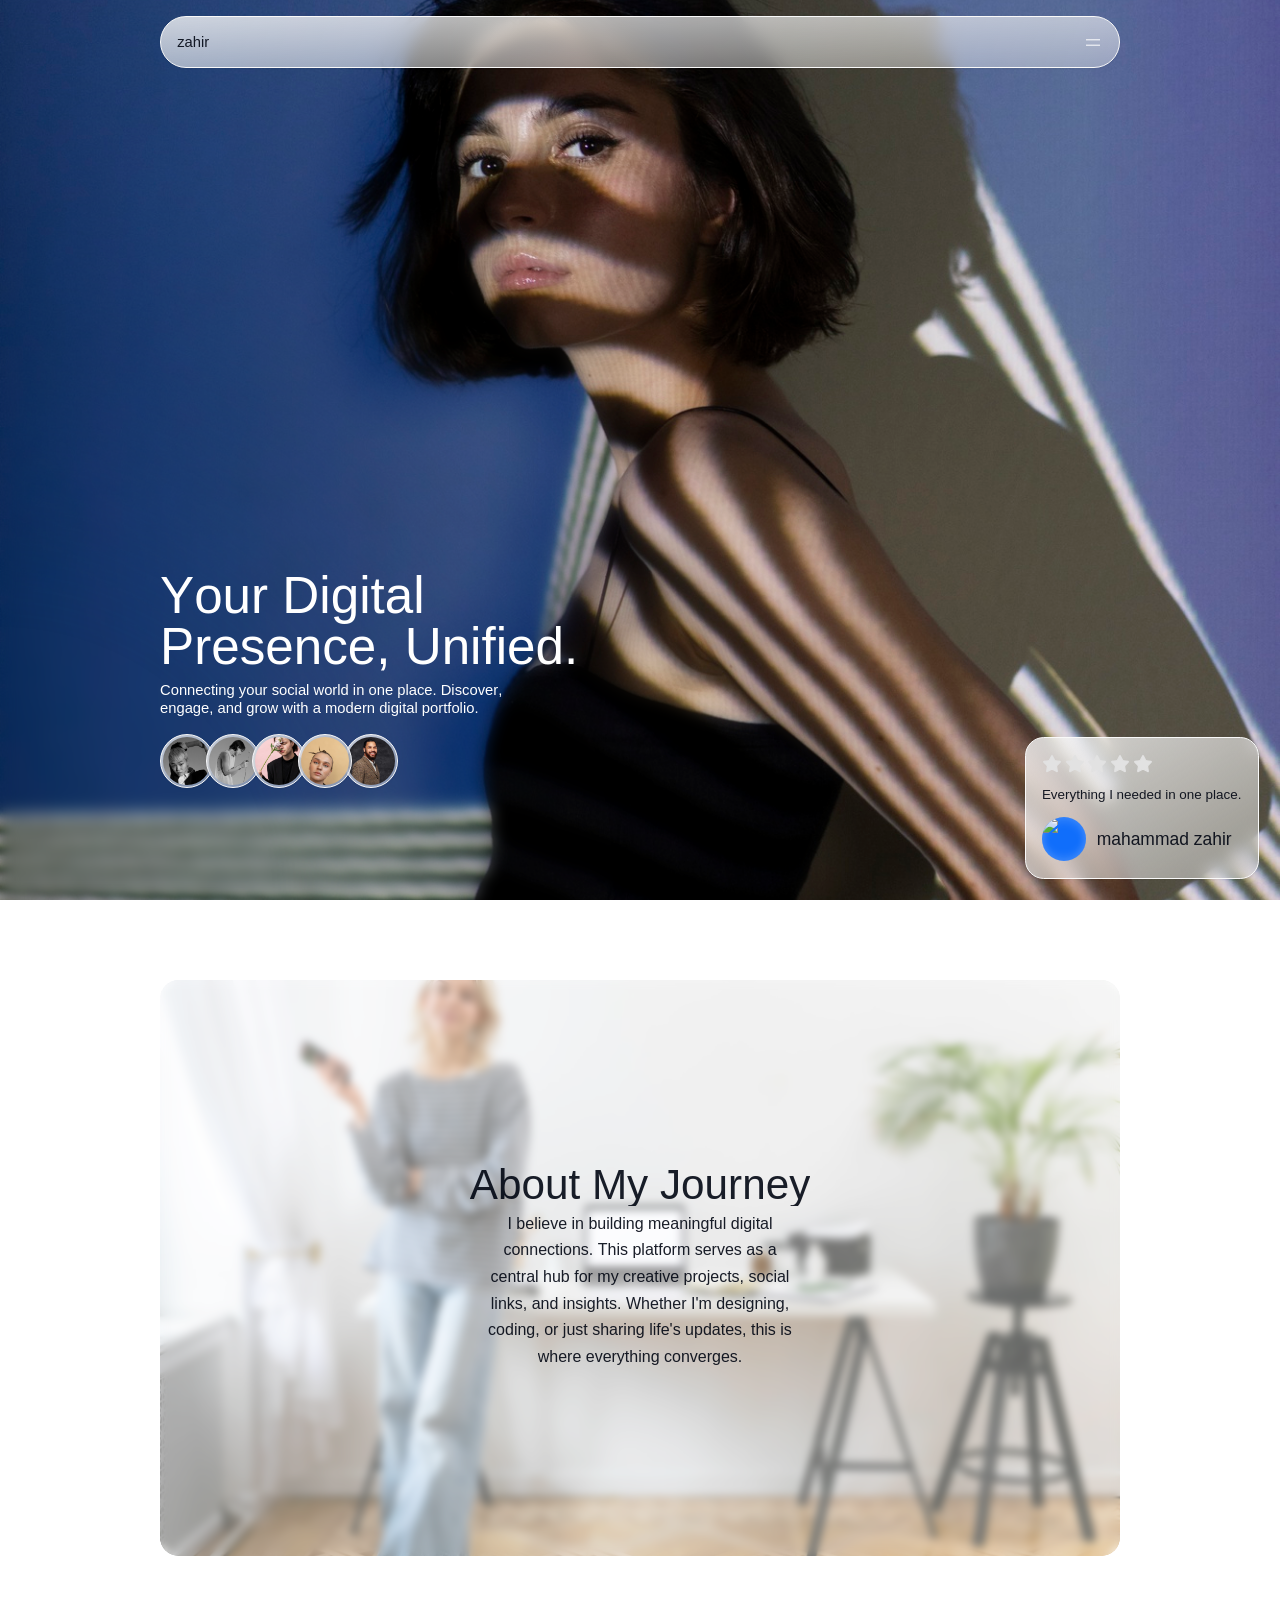
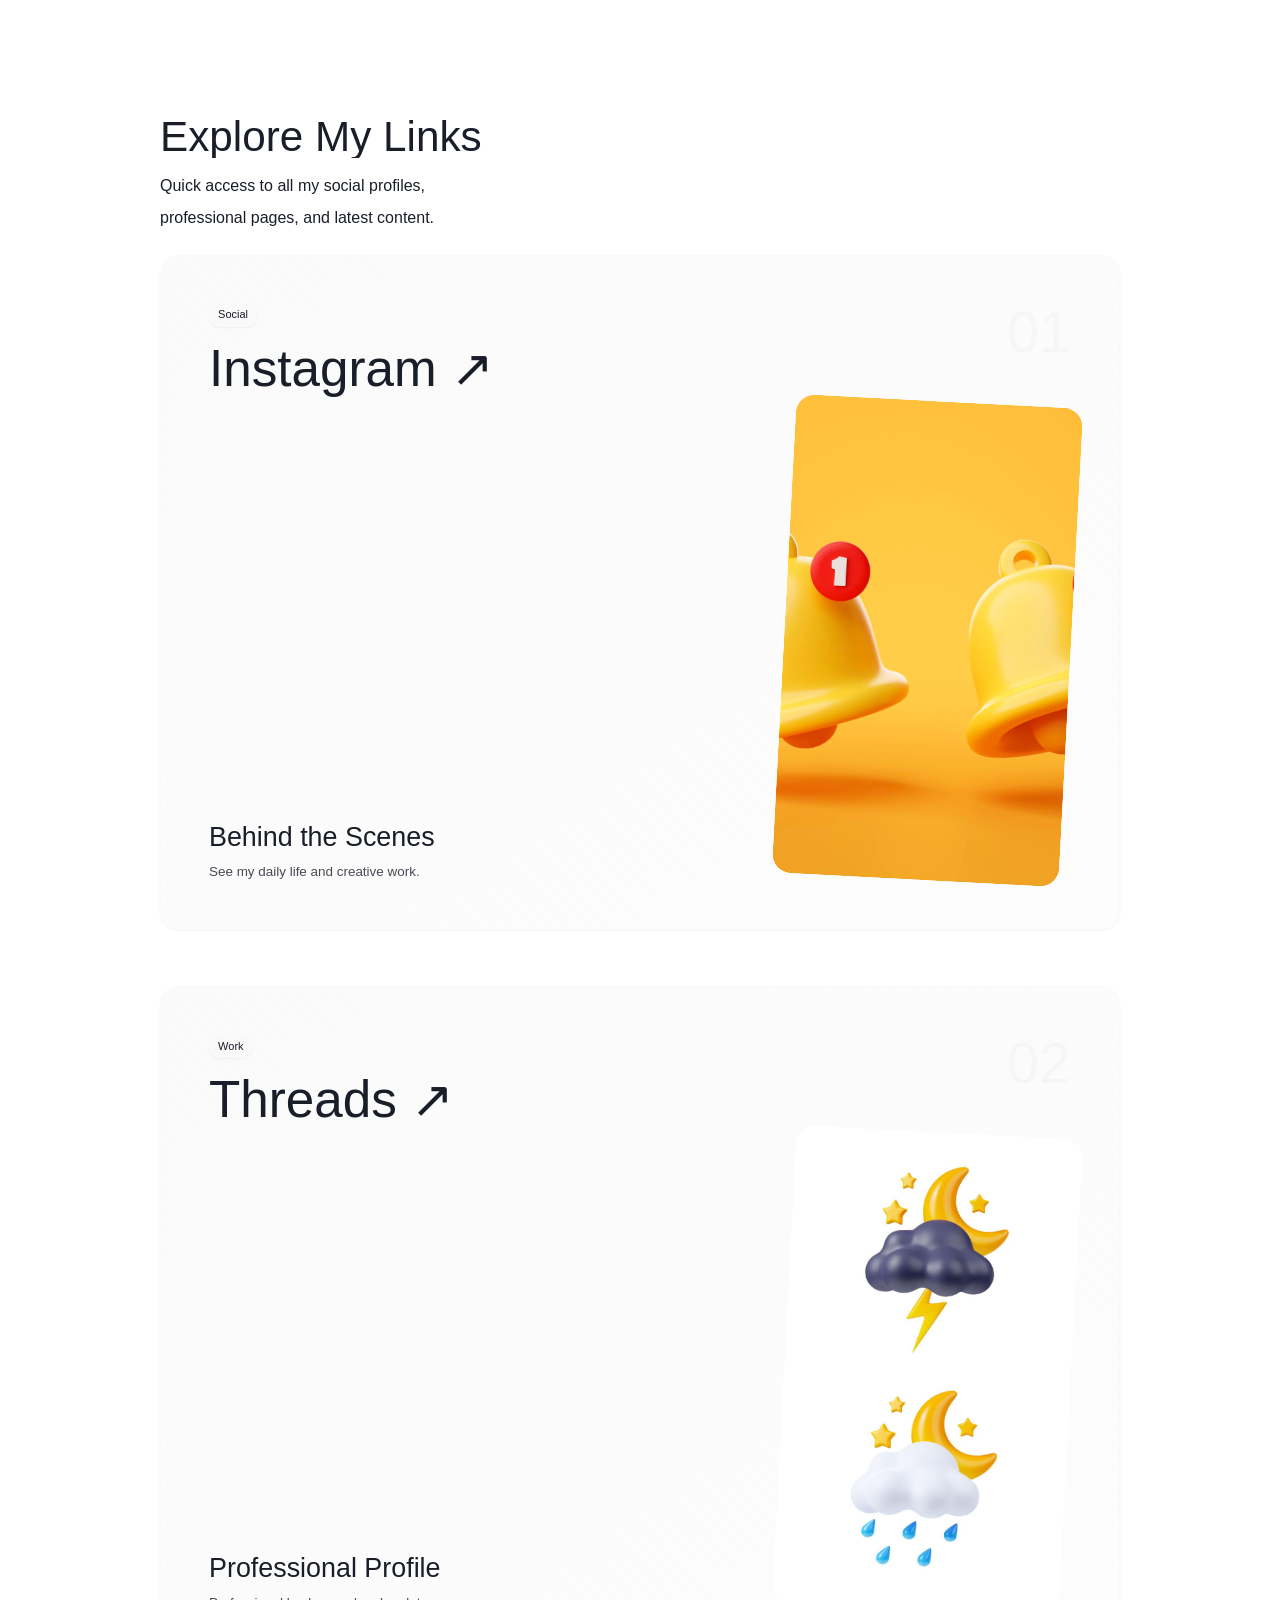
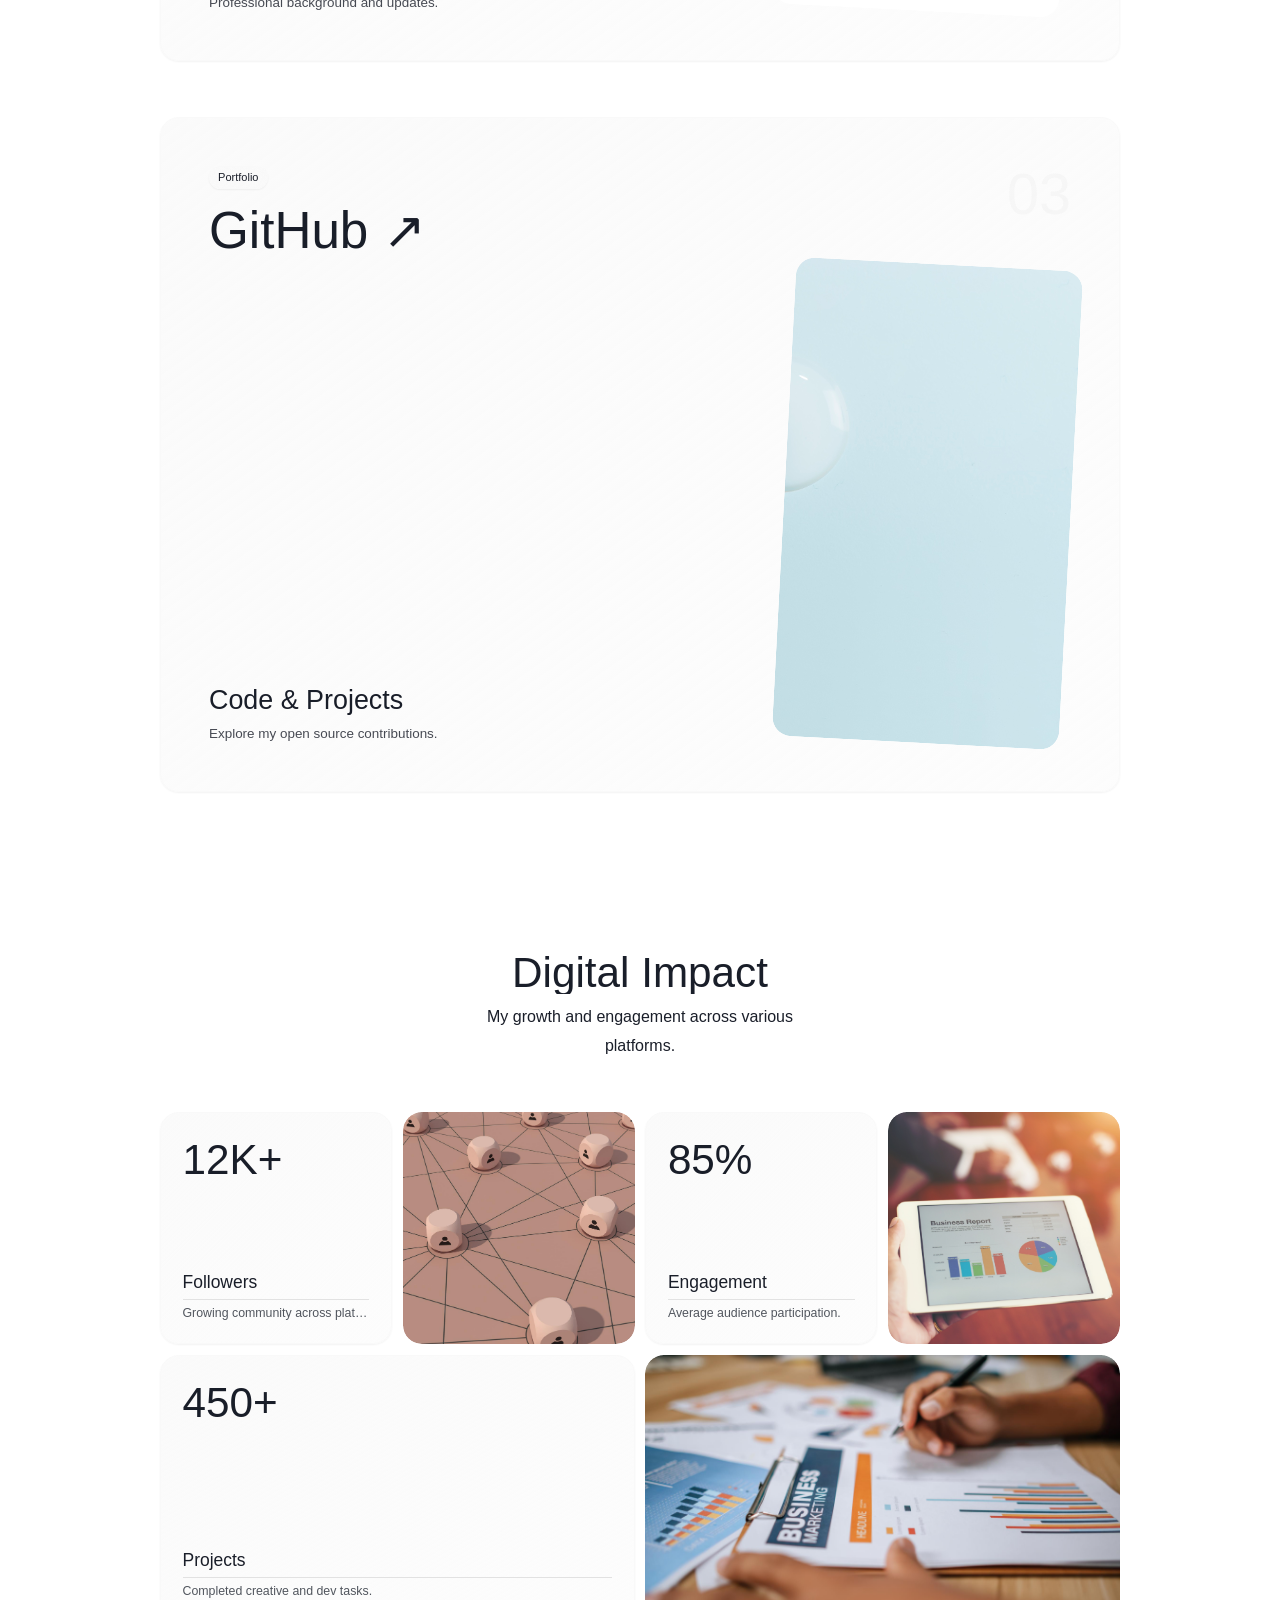
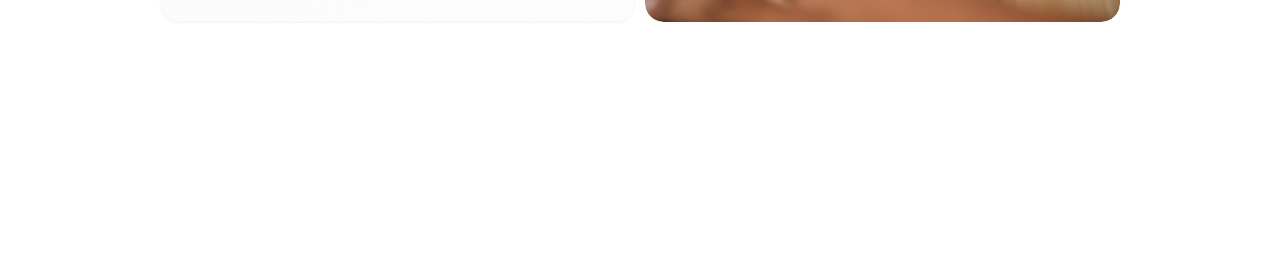
==== commit 880e3e9f: "Add files via upload" ====
--- a/index.html
+++ b/index.html
@@ -1,5 +1,4 @@
 <!DOCTYPE html>
-<!-- saved from url=(0104)https://webuild-dev.s3.eu-north-1.amazonaws.com/previews/76627378-74e4-471a-90d4-5008b507f720/index.html -->
 <html lang="en" class="lenis"><head><meta http-equiv="Content-Type" content="text/html; charset=UTF-8"><meta name="viewport" content="width=device-width, initial-scale=1"><link rel="preload" href="https://webuild-dev.s3.eu-north-1.amazonaws.com/previews/76627378-74e4-471a-90d4-5008b507f720/_next/static/media/5c285b27cdda1fe8-s.p.a62025f2.woff2" as="font" crossorigin="" type="font/woff2"><link rel="preload" href="https://webuild-dev.s3.eu-north-1.amazonaws.com/previews/76627378-74e4-471a-90d4-5008b507f720/_next/static/media/a343f882a40d2cc9-s.p.71e1367e.woff2" as="font" crossorigin="" type="font/woff2"><link rel="stylesheet" href="./f23f1712cb2497f5.css" data-precedence="next"><link rel="stylesheet" href="./e6260e8d94a514a3.css" data-precedence="next"><link rel="stylesheet" href="./732e09d67960479a.css" data-precedence="next"><link rel="preload" as="script" fetchpriority="low" href="./a30fbd329c17ae4e.js"><script src="./3a4bd522cf89ded6.js" async=""></script><script src="./9aa66735861e8e9b.js" async=""></script><script src="./7b7165fe882895b2.js" async=""></script><script src="./turbopack-2ebbe307a0227cc0.js" async=""></script><script src="./3dacf8ff4bb6504c.js" async=""></script><script src="./ca3649ef7b94ae2c.js" async=""></script><script src="./acca7c9a60be813e.js" async=""></script><script src="./ff1a16fafef87110.js" async=""></script><script src="./280f66710badcd78.js" async=""></script><script src="./6d04d032992fb6ac.js" async=""></script><script src="./7c6cf385071d9019.js" async=""></script><script src="./9a42fb5b4bdeaf4b.js" async=""></script><script src="./347c3977c8e96fa9.js" async=""></script><script src="./1aeea243a8b52dc8.js" async=""></script><script src="./3e4a72ce67395ba3.js" async=""></script><meta name="next-size-adjust" content=""><title>mahammad zahir</title><meta name="description" content="Your ultimate link hub to explore my creative projects, social profiles, and latest updates."><link rel="icon" href="https://webuild-dev.s3.eu-north-1.amazonaws.com/previews/76627378-74e4-471a-90d4-5008b507f720/favicon.ico?favicon.0b3bf435.ico" sizes="256x256" type="image/x-icon"><script src="./a6dad97d9634a72d.js" nomodule=""></script><style id="webild-inspector-styles">.webild-hover {  outline: 2px dashed #4d96ff80 !important;  border-radius: 0 !important;  outline-offset: 2px !important;  cursor: pointer !important;  transition: outline 0.15s ease !important;  background-color: #4d96ff05 !important;}.webild-selected {  outline: 2px solid #4d96ff !important;  outline-offset: 2px !important;  transition: outline 0.15s ease !important;  background-color: #4d96ff05 !important;  border-radius: 0 !important;}[contenteditable="true"].webild-selected {  outline: 2px solid #4d96ff !important;  background-color: #4d96ff05 !important;}img.webild-hover,img.webild-selected,video.webild-hover,video.webild-selected {  outline-offset: 2px !important;}.webild-element-type-label {  position: fixed !important;  z-index: 999999 !important;  background: #4d96ff !important;  color: white !important;  padding: 4px 8px !important;  font-size: 11px !important;  font-weight: 600 !important;  font-family: -apple-system, BlinkMacSystemFont, "Segoe UI", Roboto, sans-serif !important;  pointer-events: none !important;  white-space: nowrap !important;  box-shadow: 0 2px 8px rgba(0, 0, 0, 0.15) !important;  letter-spacing: 0.3px !important;  border: 1px solid #4d96ff20 !important;}.webild-element-type-label.label-top {  border-radius: 6px 6px 0 0 !important;}.webild-element-type-label.label-bottom {  border-radius: 0 0 6px 6px !important;}.webild-hover-overlay {  position: fixed !important;  background-color: #4d96ff15 !important;  pointer-events: none !important;  z-index: 999998 !important;  transition: all 0.15s ease !important;}</style><style type="text/css">.rfm-marquee-container {
   overflow-x: hidden;
   display: flex;
@@ -71,7 +70,7 @@
 
 .rfm-child {
   transform: var(--transform);
-}</style><script src="./63ef22f5a02ab3ce.js"></script></head><body class="manrope_de7b2fa9-module__1ltb7q__variable dm_sans_d89fb377-module__B_rulq__variable antialiased"><div hidden=""><!--$--><!--/$--></div><button class="fixed z-[99999] bottom-6 right-6 w-[160px] h-[92px] cursor-pointer"><div class="w-full h-full"><canvas style="vertical-align: top; width: 160px; height: 92px;" width="160" height="92"></canvas></div></button><style>
+}</style><script src="./63ef22f5a02ab3ce.js"></script></head><body class="manrope_de7b2fa9-module__1ltb7q__variable dm_sans_d89fb377-module__B_rulq__variable antialiased"><div hidden=""></div><button class="fixed z-[99999] bottom-6 right-6 w-[160px] h-[92px] cursor-pointer"><div class="w-full h-full"><canvas style="vertical-align: top; width: 160px; height: 92px;" width="160" height="92"></canvas></div></button><style>
     :root {
       --theme-border-radius: var(--radius-full);
       --theme-border-radius-capped: var(--radius-xl);
@@ -151,7 +150,7 @@
                     transition-all duration-700 ease-[cubic-bezier(0.5,0.5,0,1)]
                     bg-foreground rounded-theme-capped absolute! top-0 right-0
                     h-9 w-[var(--height-9)]
-                "></div><div class="
+                "></div><div id="mobile-menu-overlay" class="
                 relative p-6 flex flex-col gap-6
                 transition-all duration-500 ease-[cubic-bezier(0.5,0.5,0,1)]
                 origin-[100%_0]
@@ -172,7 +171,7 @@
                                         text-primary-cta-text flex justify-between items-center
                                         no-underline bg-none border-none cursor-pointer w-full
                                         font-inherit group
-                                    "><span class="text-base">Contact</span><div class="bg-current rounded-theme-capped shrink-0 h-2 aspect-square"></div></button></li></ul></div><button aria-label="Open menu" aria-expanded="false" aria-controls="navigation-menu" class="
+                                    "><span class="text-base">Contact</span><div class="bg-current rounded-theme-capped shrink-0 h-2 aspect-square"></div></button></li></ul></div><button aria-label="Open menu" onclick="document.getElementById('mobile-menu-overlay').classList.toggle('menu-active')" aria-expanded="false" aria-controls="navigation-menu" class="
                     transition-transform duration-700 ease-[cubic-bezier(0.5,0.5,0,1)]
                     pointer-events-auto cursor-pointer rounded-theme-capped
                     flex justify-center items-center
@@ -187,1364 +186,4 @@
                     transition-transform duration-700 ease-[cubic-bezier(0.5,0.5,0,1)]
                     bg-background w-[40%] h-0.25 absolute
                     translate-y-1 hover:-translate-y-1
-                "></span></button></div></div></div></nav></div><div id="hero" data-section="hero"><section aria-label="Hero section" class="relative w-full h-svh overflow-hidden flex flex-col justify-end"><div class="absolute inset-0 w-full h-full"><img alt="" aria-hidden="true" loading="lazy" width="1920" height="1080" decoding="async" data-nimg="1" class="rounded-theme-capped w-full h-full object-cover !rounded-none" style="color:transparent" src="./beautiful-portrait-teenager-woman_23-2149453476.jpg"></div><div class="absolute z-10 backdrop-blur-sm opacity-100 pointer-events-auto select-none w-[150vw] h-[150vw] left-0 -translate-x-1/2 bottom-0 translate-y-1/2" style="mask-image:radial-gradient(circle, black 20%, transparent 70%)" aria-hidden="true"></div><div class="relative z-10 w-content-width mx-auto h-fit flex items-end pb-[var(--width-10)] md:pb-hero-page-padding"><div class="flex flex-col gap-3 md:gap-3 text-background w-full md:w-1/2"><h2 class="slide-text text-7xl 2xl:text-8xl font-medium text-balance text-left" style="font-kerning: none; text-rendering: optimizespeed; translate: none; rotate: none; scale: none; transform: translate(0px, 0px); opacity: 1;" aria-label="Your Digital Presence, Unified.">Your Digital Presence, Unified.</h2><p class="slide-text text-lg md:text-xl leading-tight text-left text-balance" style="font-kerning: none; text-rendering: optimizespeed; translate: none; rotate: none; scale: none; transform: translate(0px, 0px); opacity: 1;" aria-label="Connecting your social world in one place. Discover, engage, and grow with a modern digital portfolio.">Connecting your social world in one place. Discover, engage, and grow with a modern digital portfolio.</p><div role="group" aria-label="User avatars" class="relative z-1 flex items-center gap-3 mt-3"><div class="flex items-center"><div class="relative card p-0.5 rounded-theme z-[5]"><div class="relative z-1 h-12 w-auto aspect-square rounded-theme overflow-hidden"><img alt="Medium shot man wearing suit black and white" loading="lazy" decoding="async" data-nimg="fill" class="w-full h-full object-cover" style="position:absolute;height:100%;width:100%;left:0;top:0;right:0;bottom:0;color:transparent" src="./medium-shot-man-wearing-suit-black-white_23-2149411390.jpg"></div></div><div class="relative card p-0.5 rounded-theme -ml-3 z-[4]"><div class="relative z-1 h-12 w-auto aspect-square rounded-theme overflow-hidden"><img alt="Model posing with plant medium shot" loading="lazy" decoding="async" data-nimg="fill" class="w-full h-full object-cover" style="position:absolute;height:100%;width:100%;left:0;top:0;right:0;bottom:0;color:transparent" src="./model-posing-with-plant-medium-shot_23-2149411346.jpg"></div></div><div class="relative card p-0.5 rounded-theme -ml-3 z-[3]"><div class="relative z-1 h-12 w-auto aspect-square rounded-theme overflow-hidden"><img alt="Portrait of sensitive man" loading="lazy" decoding="async" data-nimg="fill" class="w-full h-full object-cover" style="position:absolute;height:100%;width:100%;left:0;top:0;right:0;bottom:0;color:transparent" src="./portrait-sensitive-man_23-2149444508.jpg"></div></div><div class="relative card p-0.5 rounded-theme -ml-3 z-[2]"><div class="relative z-1 h-12 w-auto aspect-square rounded-theme overflow-hidden"><img alt="Beautiful woman with trendy hairstyle" loading="lazy" decoding="async" data-nimg="fill" class="w-full h-full object-cover" style="position:absolute;height:100%;width:100%;left:0;top:0;right:0;bottom:0;color:transparent" src="./beautiful-woman-with-trendy-hairstyle_23-2149406037.jpg"></div></div><div class="relative card p-0.5 rounded-theme -ml-3 z-[1]"><div class="relative z-1 h-12 w-auto aspect-square rounded-theme overflow-hidden"><img alt="portrait professional smile" loading="lazy" decoding="async" data-nimg="fill" class="w-full h-full object-cover" style="position:absolute;height:100%;width:100%;left:0;top:0;right:0;bottom:0;color:transparent" src="./smiling-handsome-bearded-african-american-businessman-brown-classic-jacket-isolated-dark-background_613910-6626.jpg"></div></div></div></div></div></div><div class="flex absolute! z-10 bottom-4 left-4 right-4 md:left-auto md:bottom-8 md:right-8 md:max-w-3/10 2xl:max-w-25/100 card rounded-theme-capped p-4 md:p-6 flex-col justify-between gap-4 md:gap-5"><div class="flex flex-col gap-5"><div class="flex flex-col gap-5 items-start"><div class="relative z-1 flex gap-1"><svg xmlns="http://www.w3.org/2000/svg" width="24" height="24" viewBox="0 0 24 24" fill="none" stroke="currentColor" stroke-width="1.5" stroke-linecap="round" stroke-linejoin="round" class="lucide lucide-star h-5 w-auto text-accent fill-accent" aria-hidden="true"><path d="M11.525 2.295a.53.53 0 0 1 .95 0l2.31 4.679a2.123 2.123 0 0 0 1.595 1.16l5.166.756a.53.53 0 0 1 .294.904l-3.736 3.638a2.123 2.123 0 0 0-.611 1.878l.882 5.14a.53.53 0 0 1-.771.56l-4.618-2.428a2.122 2.122 0 0 0-1.973 0L6.396 21.01a.53.53 0 0 1-.77-.56l.881-5.139a2.122 2.122 0 0 0-.611-1.879L2.16 9.795a.53.53 0 0 1 .294-.906l5.165-.755a2.122 2.122 0 0 0 1.597-1.16z"></path></svg><svg xmlns="http://www.w3.org/2000/svg" width="24" height="24" viewBox="0 0 24 24" fill="none" stroke="currentColor" stroke-width="1.5" stroke-linecap="round" stroke-linejoin="round" class="lucide lucide-star h-5 w-auto text-accent fill-accent" aria-hidden="true"><path d="M11.525 2.295a.53.53 0 0 1 .95 0l2.31 4.679a2.123 2.123 0 0 0 1.595 1.16l5.166.756a.53.53 0 0 1 .294.904l-3.736 3.638a2.123 2.123 0 0 0-.611 1.878l.882 5.14a.53.53 0 0 1-.771.56l-4.618-2.428a2.122 2.122 0 0 0-1.973 0L6.396 21.01a.53.53 0 0 1-.77-.56l.881-5.139a2.122 2.122 0 0 0-.611-1.879L2.16 9.795a.53.53 0 0 1 .294-.906l5.165-.755a2.122 2.122 0 0 0 1.597-1.16z"></path></svg><svg xmlns="http://www.w3.org/2000/svg" width="24" height="24" viewBox="0 0 24 24" fill="none" stroke="currentColor" stroke-width="1.5" stroke-linecap="round" stroke-linejoin="round" class="lucide lucide-star h-5 w-auto text-accent fill-accent" aria-hidden="true"><path d="M11.525 2.295a.53.53 0 0 1 .95 0l2.31 4.679a2.123 2.123 0 0 0 1.595 1.16l5.166.756a.53.53 0 0 1 .294.904l-3.736 3.638a2.123 2.123 0 0 0-.611 1.878l.882 5.14a.53.53 0 0 1-.771.56l-4.618-2.428a2.122 2.122 0 0 0-1.973 0L6.396 21.01a.53.53 0 0 1-.77-.56l.881-5.139a2.122 2.122 0 0 0-.611-1.879L2.16 9.795a.53.53 0 0 1 .294-.906l5.165-.755a2.122 2.122 0 0 0 1.597-1.16z"></path></svg><svg xmlns="http://www.w3.org/2000/svg" width="24" height="24" viewBox="0 0 24 24" fill="none" stroke="currentColor" stroke-width="1.5" stroke-linecap="round" stroke-linejoin="round" class="lucide lucide-star h-5 w-auto text-accent fill-accent" aria-hidden="true"><path d="M11.525 2.295a.53.53 0 0 1 .95 0l2.31 4.679a2.123 2.123 0 0 0 1.595 1.16l5.166.756a.53.53 0 0 1 .294.904l-3.736 3.638a2.123 2.123 0 0 0-.611 1.878l.882 5.14a.53.53 0 0 1-.771.56l-4.618-2.428a2.122 2.122 0 0 0-1.973 0L6.396 21.01a.53.53 0 0 1-.77-.56l.881-5.139a2.122 2.122 0 0 0-.611-1.879L2.16 9.795a.53.53 0 0 1 .294-.906l5.165-.755a2.122 2.122 0 0 0 1.597-1.16z"></path></svg><svg xmlns="http://www.w3.org/2000/svg" width="24" height="24" viewBox="0 0 24 24" fill="none" stroke="currentColor" stroke-width="1.5" stroke-linecap="round" stroke-linejoin="round" class="lucide lucide-star h-5 w-auto text-accent fill-accent" aria-hidden="true"><path d="M11.525 2.295a.53.53 0 0 1 .95 0l2.31 4.679a2.123 2.123 0 0 0 1.595 1.16l5.166.756a.53.53 0 0 1 .294.904l-3.736 3.638a2.123 2.123 0 0 0-.611 1.878l.882 5.14a.53.53 0 0 1-.771.56l-4.618-2.428a2.122 2.122 0 0 0-1.973 0L6.396 21.01a.53.53 0 0 1-.77-.56l.881-5.139a2.122 2.122 0 0 0-.611-1.879L2.16 9.795a.53.53 0 0 1 .294-.906l5.165-.755a2.122 2.122 0 0 0 1.597-1.16z"></path></svg></div><p class="relative z-1 text-lg leading-tight text-foreground">Everything I needed in one place.</p></div><div class="relative z-1 flex items-center gap-4"><div class="relative shrink-0 h-11 w-fit aspect-square rounded-theme flex items-center justify-center primary-button overflow-hidden"><img alt="minimalist portrait modern photography" aria-hidden="false" loading="lazy" width="800" height="800" decoding="async" data-nimg="1" class="absolute inset-0 w-full h-full object-cover" src="http://img.b2bpic.net/free-photo/3d-render-night-weather-icons-crescent-stars_107791-17714.jpg?_wi=1" style="color: transparent;"></div><div class="w-full min-w-0 flex flex-col gap-0"><h3 class="text-2xl font-medium leading-[1.15] truncate text-foreground">mahammad zahir</h3><p class="text-sm leading-[1.15] text-foreground"></p></div></div></div></div></section></div><div id="about" data-section="about"><section aria-label="About section" class="relative py-20 w-full"><div class="relative w-content-width mx-auto rounded-theme-capped overflow-hidden flex items-center justify-center py-8 md:py-12"><div class="absolute inset-0"><img alt="" aria-hidden="true" loading="lazy" width="1920" height="1080" decoding="async" data-nimg="1" class="rounded-theme-capped w-full h-full object-cover" style="color:transparent" src="./woman-working-from-home_23-2148916095.jpg"><div class="absolute inset-0 bg-background/40 backdrop-blur-xs pointer-events-none select-none"></div></div><div class="relative z-10 w-content-width min-h-100 md:min-h-120 px-5 py-10 md:w-45 mx-auto flex items-center justify-center"><div class="items-center text-center flex flex-col gap-3 md:gap-1"><h2 class="slide-text text-center text-6xl font-medium text-balance" style="font-kerning:none;text-rendering:optimizeSpeed" aria-label="About My Journey"><div class="slide-line" aria-hidden="true" style="position: relative; display: block; text-align: center; overflow: hidden;"><div class="slide-word" aria-hidden="true" style="position: relative; display: inline-block; white-space: nowrap;"><div class="slide-char" aria-hidden="true" style="position: relative; display: inline-block; translate: none; rotate: none; scale: none; transform: translate(0%, 50%); opacity: 0;">A</div><div class="slide-char" aria-hidden="true" style="position: relative; display: inline-block; translate: none; rotate: none; scale: none; transform: translate(0%, 50%); opacity: 0;">b</div><div class="slide-char" aria-hidden="true" style="position: relative; display: inline-block; translate: none; rotate: none; scale: none; transform: translate(0%, 50%); opacity: 0;">o</div><div class="slide-char" aria-hidden="true" style="position: relative; display: inline-block; translate: none; rotate: none; scale: none; transform: translate(0%, 50%); opacity: 0;">u</div><div class="slide-char" aria-hidden="true" style="position: relative; display: inline-block; translate: none; rotate: none; scale: none; transform: translate(0%, 50%); opacity: 0;">t</div></div> <div class="slide-word" aria-hidden="true" style="position: relative; display: inline-block; white-space: nowrap;"><div class="slide-char" aria-hidden="true" style="position: relative; display: inline-block; translate: none; rotate: none; scale: none; transform: translate(0%, 50%); opacity: 0;">M</div><div class="slide-char" aria-hidden="true" style="position: relative; display: inline-block; translate: none; rotate: none; scale: none; transform: translate(0%, 50%); opacity: 0;">y</div></div> <div class="slide-word" aria-hidden="true" style="position: relative; display: inline-block; white-space: nowrap;"><div class="slide-char" aria-hidden="true" style="position: relative; display: inline-block; translate: none; rotate: none; scale: none; transform: translate(0%, 50%); opacity: 0;">J</div><div class="slide-char" aria-hidden="true" style="position: relative; display: inline-block; translate: none; rotate: none; scale: none; transform: translate(0%, 50%); opacity: 0;">o</div><div class="slide-char" aria-hidden="true" style="position: relative; display: inline-block; translate: none; rotate: none; scale: none; transform: translate(0%, 50%); opacity: 0;">u</div><div class="slide-char" aria-hidden="true" style="position: relative; display: inline-block; translate: none; rotate: none; scale: none; transform: translate(0%, 50%); opacity: 0;">r</div><div class="slide-char" aria-hidden="true" style="position: relative; display: inline-block; translate: none; rotate: none; scale: none; transform: translate(0%, 50%); opacity: 0;">n</div><div class="slide-char" aria-hidden="true" style="position: relative; display: inline-block; translate: none; rotate: none; scale: none; transform: translate(0%, 50%); opacity: 0;">e</div><div class="slide-char" aria-hidden="true" style="position: relative; display: inline-block; translate: none; rotate: none; scale: none; transform: translate(0%, 50%); opacity: 0;">y</div></div></div></h2><p class="slide-text text-center text-base md:text-lg leading-[1.2]" style="font-kerning:none;text-rendering:optimizeSpeed" aria-label="I believe in building meaningful digital connections. This platform serves as a central hub for my creative projects, social links, and insights. Whether I&#39;m designing, coding, or just sharing life&#39;s updates, this is where everything converges."><div class="slide-line" aria-hidden="true" style="position: relative; display: block; text-align: center; overflow: hidden;"><div class="slide-word" aria-hidden="true" style="position: relative; display: inline-block; white-space: nowrap; translate: none; rotate: none; scale: none; transform: translate(0%, 50%); opacity: 0;">I</div> <div class="slide-word" aria-hidden="true" style="position: relative; display: inline-block; white-space: nowrap; translate: none; rotate: none; scale: none; transform: translate(0%, 50%); opacity: 0;">believe</div> <div class="slide-word" aria-hidden="true" style="position: relative; display: inline-block; white-space: nowrap; translate: none; rotate: none; scale: none; transform: translate(0%, 50%); opacity: 0;">in</div> <div class="slide-word" aria-hidden="true" style="position: relative; display: inline-block; white-space: nowrap; translate: none; rotate: none; scale: none; transform: translate(0%, 50%); opacity: 0;">building</div> <div class="slide-word" aria-hidden="true" style="position: relative; display: inline-block; white-space: nowrap; translate: none; rotate: none; scale: none; transform: translate(0%, 50%); opacity: 0;">meaningful</div> <div class="slide-word" aria-hidden="true" style="position: relative; display: inline-block; white-space: nowrap; translate: none; rotate: none; scale: none; transform: translate(0%, 50%); opacity: 0;">digital</div> </div><div class="slide-line" aria-hidden="true" style="position: relative; display: block; text-align: center; overflow: hidden;"><div class="slide-word" aria-hidden="true" style="position: relative; display: inline-block; white-space: nowrap; translate: none; rotate: none; scale: none; transform: translate(0%, 50%); opacity: 0;">connections.</div> <div class="slide-word" aria-hidden="true" style="position: relative; display: inline-block; white-space: nowrap; translate: none; rotate: none; scale: none; transform: translate(0%, 50%); opacity: 0;">This</div> <div class="slide-word" aria-hidden="true" style="position: relative; display: inline-block; white-space: nowrap; translate: none; rotate: none; scale: none; transform: translate(0%, 50%); opacity: 0;">platform</div> <div class="slide-word" aria-hidden="true" style="position: relative; display: inline-block; white-space: nowrap; translate: none; rotate: none; scale: none; transform: translate(0%, 50%); opacity: 0;">serves</div> <div class="slide-word" aria-hidden="true" style="position: relative; display: inline-block; white-space: nowrap; translate: none; rotate: none; scale: none; transform: translate(0%, 50%); opacity: 0;">as</div> <div class="slide-word" aria-hidden="true" style="position: relative; display: inline-block; white-space: nowrap; translate: none; rotate: none; scale: none; transform: translate(0%, 50%); opacity: 0;">a</div> </div><div class="slide-line" aria-hidden="true" style="position: relative; display: block; text-align: center; overflow: hidden;"><div class="slide-word" aria-hidden="true" style="position: relative; display: inline-block; white-space: nowrap; translate: none; rotate: none; scale: none; transform: translate(0%, 50%); opacity: 0;">central</div> <div class="slide-word" aria-hidden="true" style="position: relative; display: inline-block; white-space: nowrap; translate: none; rotate: none; scale: none; transform: translate(0%, 50%); opacity: 0;">hub</div> <div class="slide-word" aria-hidden="true" style="position: relative; display: inline-block; white-space: nowrap; translate: none; rotate: none; scale: none; transform: translate(0%, 50%); opacity: 0;">for</div> <div class="slide-word" aria-hidden="true" style="position: relative; display: inline-block; white-space: nowrap; translate: none; rotate: none; scale: none; transform: translate(0%, 50%); opacity: 0;">my</div> <div class="slide-word" aria-hidden="true" style="position: relative; display: inline-block; white-space: nowrap; translate: none; rotate: none; scale: none; transform: translate(0%, 50%); opacity: 0;">creative</div> <div class="slide-word" aria-hidden="true" style="position: relative; display: inline-block; white-space: nowrap; translate: none; rotate: none; scale: none; transform: translate(0%, 50%); opacity: 0;">projects,</div> <div class="slide-word" aria-hidden="true" style="position: relative; display: inline-block; white-space: nowrap; translate: none; rotate: none; scale: none; transform: translate(0%, 50%); opacity: 0;">social</div> </div><div class="slide-line" aria-hidden="true" style="position: relative; display: block; text-align: center; overflow: hidden;"><div class="slide-word" aria-hidden="true" style="position: relative; display: inline-block; white-space: nowrap; translate: none; rotate: none; scale: none; transform: translate(0%, 50%); opacity: 0;">links,</div> <div class="slide-word" aria-hidden="true" style="position: relative; display: inline-block; white-space: nowrap; translate: none; rotate: none; scale: none; transform: translate(0%, 50%); opacity: 0;">and</div> <div class="slide-word" aria-hidden="true" style="position: relative; display: inline-block; white-space: nowrap; translate: none; rotate: none; scale: none; transform: translate(0%, 50%); opacity: 0;">insights.</div> <div class="slide-word" aria-hidden="true" style="position: relative; display: inline-block; white-space: nowrap; translate: none; rotate: none; scale: none; transform: translate(0%, 50%); opacity: 0;">Whether</div> <div class="slide-word" aria-hidden="true" style="position: relative; display: inline-block; white-space: nowrap; translate: none; rotate: none; scale: none; transform: translate(0%, 50%); opacity: 0;">I'm</div> <div class="slide-word" aria-hidden="true" style="position: relative; display: inline-block; white-space: nowrap; translate: none; rotate: none; scale: none; transform: translate(0%, 50%); opacity: 0;">designing,</div> </div><div class="slide-line" aria-hidden="true" style="position: relative; display: block; text-align: center; overflow: hidden;"><div class="slide-word" aria-hidden="true" style="position: relative; display: inline-block; white-space: nowrap; translate: none; rotate: none; scale: none; transform: translate(0%, 50%); opacity: 0;">coding,</div> <div class="slide-word" aria-hidden="true" style="position: relative; display: inline-block; white-space: nowrap; translate: none; rotate: none; scale: none; transform: translate(0%, 50%); opacity: 0;">or</div> <div class="slide-word" aria-hidden="true" style="position: relative; display: inline-block; white-space: nowrap; translate: none; rotate: none; scale: none; transform: translate(0%, 50%); opacity: 0;">just</div> <div class="slide-word" aria-hidden="true" style="position: relative; display: inline-block; white-space: nowrap; translate: none; rotate: none; scale: none; transform: translate(0%, 50%); opacity: 0;">sharing</div> <div class="slide-word" aria-hidden="true" style="position: relative; display: inline-block; white-space: nowrap; translate: none; rotate: none; scale: none; transform: translate(0%, 50%); opacity: 0;">life's</div> <div class="slide-word" aria-hidden="true" style="position: relative; display: inline-block; white-space: nowrap; translate: none; rotate: none; scale: none; transform: translate(0%, 50%); opacity: 0;">updates,</div> <div class="slide-word" aria-hidden="true" style="position: relative; display: inline-block; white-space: nowrap; translate: none; rotate: none; scale: none; transform: translate(0%, 50%); opacity: 0;">this</div> <div class="slide-word" aria-hidden="true" style="position: relative; display: inline-block; white-space: nowrap; translate: none; rotate: none; scale: none; transform: translate(0%, 50%); opacity: 0;">is</div> </div><div class="slide-line" aria-hidden="true" style="position: relative; display: block; text-align: center; overflow: hidden;"><div class="slide-word" aria-hidden="true" style="position: relative; display: inline-block; white-space: nowrap; translate: none; rotate: none; scale: none; transform: translate(0%, 50%); opacity: 0;">where</div> <div class="slide-word" aria-hidden="true" style="position: relative; display: inline-block; white-space: nowrap; translate: none; rotate: none; scale: none; transform: translate(0%, 50%); opacity: 0;">everything</div> <div class="slide-word" aria-hidden="true" style="position: relative; display: inline-block; white-space: nowrap; translate: none; rotate: none; scale: none; transform: translate(0%, 50%); opacity: 0;">converges.</div></div></p></div></div></div></section></div><div id="features" data-section="features"><section class="relative overflow-visible h-fit py-20 w-full" aria-label="Feature section"><div class="w-content-width mx-auto flex flex-col gap-6"><div class="flex flex-col md:flex-row gap-3 md:gap-15 md:items-end"><div class="w-full md:w-6/10 flex flex-col gap-3"><h2 class="slide-text text-balance text-6xl font-medium" style="font-kerning:none;text-rendering:optimizeSpeed" aria-label="Explore My Links"><div class="slide-line" aria-hidden="true" style="position: relative; display: block; text-align: start; overflow: hidden;"><div class="slide-word" aria-hidden="true" style="position: relative; display: inline-block; white-space: nowrap;"><div class="slide-char" aria-hidden="true" style="position: relative; display: inline-block; translate: none; rotate: none; scale: none; transform: translate(0%, 50%); opacity: 0;">E</div><div class="slide-char" aria-hidden="true" style="position: relative; display: inline-block; translate: none; rotate: none; scale: none; transform: translate(0%, 50%); opacity: 0;">x</div><div class="slide-char" aria-hidden="true" style="position: relative; display: inline-block; translate: none; rotate: none; scale: none; transform: translate(0%, 50%); opacity: 0;">p</div><div class="slide-char" aria-hidden="true" style="position: relative; display: inline-block; translate: none; rotate: none; scale: none; transform: translate(0%, 50%); opacity: 0;">l</div><div class="slide-char" aria-hidden="true" style="position: relative; display: inline-block; translate: none; rotate: none; scale: none; transform: translate(0%, 50%); opacity: 0;">o</div><div class="slide-char" aria-hidden="true" style="position: relative; display: inline-block; translate: none; rotate: none; scale: none; transform: translate(0%, 50%); opacity: 0;">r</div><div class="slide-char" aria-hidden="true" style="position: relative; display: inline-block; translate: none; rotate: none; scale: none; transform: translate(0%, 50%); opacity: 0;">e</div></div> <div class="slide-word" aria-hidden="true" style="position: relative; display: inline-block; white-space: nowrap;"><div class="slide-char" aria-hidden="true" style="position: relative; display: inline-block; translate: none; rotate: none; scale: none; transform: translate(0%, 50%); opacity: 0;">M</div><div class="slide-char" aria-hidden="true" style="position: relative; display: inline-block; translate: none; rotate: none; scale: none; transform: translate(0%, 50%); opacity: 0;">y</div></div> <div class="slide-word" aria-hidden="true" style="position: relative; display: inline-block; white-space: nowrap;"><div class="slide-char" aria-hidden="true" style="position: relative; display: inline-block; translate: none; rotate: none; scale: none; transform: translate(0%, 50%); opacity: 0;">L</div><div class="slide-char" aria-hidden="true" style="position: relative; display: inline-block; translate: none; rotate: none; scale: none; transform: translate(0%, 50%); opacity: 0;">i</div><div class="slide-char" aria-hidden="true" style="position: relative; display: inline-block; translate: none; rotate: none; scale: none; transform: translate(0%, 50%); opacity: 0;">n</div><div class="slide-char" aria-hidden="true" style="position: relative; display: inline-block; translate: none; rotate: none; scale: none; transform: translate(0%, 50%); opacity: 0;">k</div><div class="slide-char" aria-hidden="true" style="position: relative; display: inline-block; translate: none; rotate: none; scale: none; transform: translate(0%, 50%); opacity: 0;">s</div></div></div></h2><p class="slide-text text-balance text-lg leading-tight" style="font-kerning:none;text-rendering:optimizeSpeed" aria-label="Quick access to all my social profiles, professional pages, and latest content."><div class="slide-line" aria-hidden="true" style="position: relative; display: block; text-align: start; overflow: hidden;"><div class="slide-word" aria-hidden="true" style="position: relative; display: inline-block; white-space: nowrap; translate: none; rotate: none; scale: none; transform: translate(0%, 50%); opacity: 0;">Quick</div> <div class="slide-word" aria-hidden="true" style="position: relative; display: inline-block; white-space: nowrap; translate: none; rotate: none; scale: none; transform: translate(0%, 50%); opacity: 0;">access</div> <div class="slide-word" aria-hidden="true" style="position: relative; display: inline-block; white-space: nowrap; translate: none; rotate: none; scale: none; transform: translate(0%, 50%); opacity: 0;">to</div> <div class="slide-word" aria-hidden="true" style="position: relative; display: inline-block; white-space: nowrap; translate: none; rotate: none; scale: none; transform: translate(0%, 50%); opacity: 0;">all</div> <div class="slide-word" aria-hidden="true" style="position: relative; display: inline-block; white-space: nowrap; translate: none; rotate: none; scale: none; transform: translate(0%, 50%); opacity: 0;">my</div> <div class="slide-word" aria-hidden="true" style="position: relative; display: inline-block; white-space: nowrap; translate: none; rotate: none; scale: none; transform: translate(0%, 50%); opacity: 0;">social</div> <div class="slide-word" aria-hidden="true" style="position: relative; display: inline-block; white-space: nowrap; translate: none; rotate: none; scale: none; transform: translate(0%, 50%); opacity: 0;">profiles,</div> </div><div class="slide-line" aria-hidden="true" style="position: relative; display: block; text-align: start; overflow: hidden;"><div class="slide-word" aria-hidden="true" style="position: relative; display: inline-block; white-space: nowrap; translate: none; rotate: none; scale: none; transform: translate(0%, 50%); opacity: 0;">professional</div> <div class="slide-word" aria-hidden="true" style="position: relative; display: inline-block; white-space: nowrap; translate: none; rotate: none; scale: none; transform: translate(0%, 50%); opacity: 0;">pages,</div> <div class="slide-word" aria-hidden="true" style="position: relative; display: inline-block; white-space: nowrap; translate: none; rotate: none; scale: none; transform: translate(0%, 50%); opacity: 0;">and</div> <div class="slide-word" aria-hidden="true" style="position: relative; display: inline-block; white-space: nowrap; translate: none; rotate: none; scale: none; transform: translate(0%, 50%); opacity: 0;">latest</div> <div class="slide-word" aria-hidden="true" style="position: relative; display: inline-block; white-space: nowrap; translate: none; rotate: none; scale: none; transform: translate(0%, 50%); opacity: 0;">content.</div></div></p></div><div class="w-full md:w-4/10 flex flex-col gap-3 md:items-end"></div></div><div class="w-full flex flex-col gap-[var(--width-25)] md:gap-[6.25vh]"><div class="!sticky w-full card backdrop-blur-xs rounded-theme-capped h-[140vw] md:h-[75vh] top-[25vw] md:top-[12.5vh]"><div class="relative z-1 w-full min-h-0 h-full flex flex-col md:flex-row justify-between overflow-hidden"><div class="relative w-full md:w-1/2 md:h-full flex flex-col justify-between p-8 md:p-12"><div class="flex flex-col gap-4 md:gap-6"><div class="relative z-1 px-3 py-1 text-sm rounded-theme card inline-flex items-center gap-2 w-fit"><span class="text-foreground">Social</span></div><h2 class="text-5xl md:text-7xl font-medium leading-none text-foreground"><a href="https://www.instagram.com/zahir_kallamajalu/?__pwa=1" target="_blank" rel="noopener" style="color:inherit;text-decoration:none;">Instagram ↗</a></h2></div><div class="block md:hidden w-full h-px my-6 bg-accent/20"></div><div class="flex flex-col gap-2 md:gap-4"><h3 class="text-xl md:text-4xl font-medium text-foreground">Behind the Scenes</h3><p class="text-base md:text-lg leading-tight text-foreground/80">See my daily life and creative work.</p></div></div><div class="relative w-full md:w-4/10 min-h-0 h-full flex flex-col gap-10 p-8 md:p-12"><h3 class="hidden md:block text-8xl font-medium text-accent/20 self-end">01</h3><div class="relative max-h-full min-h-0 w-full h-full min-w-0 max-w-full md:aspect-[4/5] rounded-theme-capped overflow-hidden rotate-3"><img alt="Instagram" aria-hidden="false" loading="lazy" width="1920" height="1080" decoding="async" data-nimg="1" class="rounded-theme-capped w-full h-full object-cover" style="color:transparent" src="./set-bell-reminder-notification-alert-alarm-icon-sign-symbol-application-website-ui-yellow-background-3d-rendering-illustration_56104-1307(1).jpg"></div></div></div></div><div class="!sticky w-full card backdrop-blur-xs rounded-theme-capped h-[140vw] md:h-[75vh] top-[25vw] md:top-[12.5vh]"><div class="relative z-1 w-full min-h-0 h-full flex flex-col md:flex-row justify-between overflow-hidden"><div class="relative w-full md:w-1/2 md:h-full flex flex-col justify-between p-8 md:p-12"><div class="flex flex-col gap-4 md:gap-6"><div class="relative z-1 px-3 py-1 text-sm rounded-theme card inline-flex items-center gap-2 w-fit"><span class="text-foreground">Work</span></div><h2 class="text-5xl md:text-7xl font-medium leading-none text-foreground"><a href="https://www.threads.com/@zahir_kallamajalu?__pwa=1" target="_blank" rel="noopener" style="color:inherit;text-decoration:none;">Threads ↗</a></h2></div><div class="block md:hidden w-full h-px my-6 bg-accent/20"></div><div class="flex flex-col gap-2 md:gap-4"><h3 class="text-xl md:text-4xl font-medium text-foreground">Professional Profile</h3><p class="text-base md:text-lg leading-tight text-foreground/80">Professional background and updates.</p></div></div><div class="relative w-full md:w-4/10 min-h-0 h-full flex flex-col gap-10 p-8 md:p-12"><h3 class="hidden md:block text-8xl font-medium text-accent/20 self-end">02</h3><div class="relative max-h-full min-h-0 w-full h-full min-w-0 max-w-full md:aspect-[4/5] rounded-theme-capped overflow-hidden rotate-3"><img alt="LinkedIn" aria-hidden="false" loading="lazy" width="1920" height="1080" decoding="async" data-nimg="1" class="rounded-theme-capped w-full h-full object-cover" style="color:transparent" src="./3d-render-night-weather-icons-crescent-stars_107791-17714.jpg"></div></div></div></div><div class="!sticky w-full card backdrop-blur-xs rounded-theme-capped h-[140vw] md:h-[75vh] top-[25vw] md:top-[12.5vh]"><div class="relative z-1 w-full min-h-0 h-full flex flex-col md:flex-row justify-between overflow-hidden"><div class="relative w-full md:w-1/2 md:h-full flex flex-col justify-between p-8 md:p-12"><div class="flex flex-col gap-4 md:gap-6"><div class="relative z-1 px-3 py-1 text-sm rounded-theme card inline-flex items-center gap-2 w-fit"><span class="text-foreground">Portfolio</span></div><h2 class="text-5xl md:text-7xl font-medium leading-none text-foreground"><a href="https://github.com/mahammedzahir" target="_blank" rel="noopener" style="color:inherit;text-decoration:none;">GitHub ↗</a></h2></div><div class="block md:hidden w-full h-px my-6 bg-accent/20"></div><div class="flex flex-col gap-2 md:gap-4"><h3 class="text-xl md:text-4xl font-medium text-foreground">Code &amp; Projects</h3><p class="text-base md:text-lg leading-tight text-foreground/80">Explore my open source contributions.</p></div></div><div class="relative w-full md:w-4/10 min-h-0 h-full flex flex-col gap-10 p-8 md:p-12"><h3 class="hidden md:block text-8xl font-medium text-accent/20 self-end">03</h3><div class="relative max-h-full min-h-0 w-full h-full min-w-0 max-w-full md:aspect-[4/5] rounded-theme-capped overflow-hidden rotate-3"><img alt="GitHub" aria-hidden="false" loading="lazy" width="1920" height="1080" decoding="async" data-nimg="1" class="rounded-theme-capped w-full h-full object-cover" style="color:transparent" src="./water-drop-background-with-copyspace_23-2147787457.jpg"></div></div></div></div></div></div></section></div><div id="metrics" data-section="metrics"><section aria-label="Metrics section" class="relative py-20 w-full"><div class="w-content-width mx-auto"><div class="items-center text-center flex flex-col gap-3 md:gap-2"><h2 class="slide-text text-6xl font-medium text-center" style="font-kerning:none;text-rendering:optimizeSpeed" aria-label="Digital Impact"><div class="slide-line" aria-hidden="true" style="position: relative; display: block; text-align: center; overflow: hidden;"><div class="slide-word" aria-hidden="true" style="position: relative; display: inline-block; white-space: nowrap;"><div class="slide-char" aria-hidden="true" style="position: relative; display: inline-block; translate: none; rotate: none; scale: none; transform: translate(0%, 50%); opacity: 0;">D</div><div class="slide-char" aria-hidden="true" style="position: relative; display: inline-block; translate: none; rotate: none; scale: none; transform: translate(0%, 50%); opacity: 0;">i</div><div class="slide-char" aria-hidden="true" style="position: relative; display: inline-block; translate: none; rotate: none; scale: none; transform: translate(0%, 50%); opacity: 0;">g</div><div class="slide-char" aria-hidden="true" style="position: relative; display: inline-block; translate: none; rotate: none; scale: none; transform: translate(0%, 50%); opacity: 0;">i</div><div class="slide-char" aria-hidden="true" style="position: relative; display: inline-block; translate: none; rotate: none; scale: none; transform: translate(0%, 50%); opacity: 0;">t</div><div class="slide-char" aria-hidden="true" style="position: relative; display: inline-block; translate: none; rotate: none; scale: none; transform: translate(0%, 50%); opacity: 0;">a</div><div class="slide-char" aria-hidden="true" style="position: relative; display: inline-block; translate: none; rotate: none; scale: none; transform: translate(0%, 50%); opacity: 0;">l</div></div> <div class="slide-word" aria-hidden="true" style="position: relative; display: inline-block; white-space: nowrap;"><div class="slide-char" aria-hidden="true" style="position: relative; display: inline-block; translate: none; rotate: none; scale: none; transform: translate(0%, 50%); opacity: 0;">I</div><div class="slide-char" aria-hidden="true" style="position: relative; display: inline-block; translate: none; rotate: none; scale: none; transform: translate(0%, 50%); opacity: 0;">m</div><div class="slide-char" aria-hidden="true" style="position: relative; display: inline-block; translate: none; rotate: none; scale: none; transform: translate(0%, 50%); opacity: 0;">p</div><div class="slide-char" aria-hidden="true" style="position: relative; display: inline-block; translate: none; rotate: none; scale: none; transform: translate(0%, 50%); opacity: 0;">a</div><div class="slide-char" aria-hidden="true" style="position: relative; display: inline-block; translate: none; rotate: none; scale: none; transform: translate(0%, 50%); opacity: 0;">c</div><div class="slide-char" aria-hidden="true" style="position: relative; display: inline-block; translate: none; rotate: none; scale: none; transform: translate(0%, 50%); opacity: 0;">t</div></div></div></h2><p class="slide-text text-lg leading-tight text-center md:max-w-6/10" style="font-kerning:none;text-rendering:optimizeSpeed" aria-label="My growth and engagement across various platforms."><div class="slide-line" aria-hidden="true" style="position: relative; display: block; text-align: center; overflow: hidden;"><div class="slide-word" aria-hidden="true" style="position: relative; display: inline-block; white-space: nowrap; translate: none; rotate: none; scale: none; transform: translate(0%, 50%); opacity: 0;">My</div> <div class="slide-word" aria-hidden="true" style="position: relative; display: inline-block; white-space: nowrap; translate: none; rotate: none; scale: none; transform: translate(0%, 50%); opacity: 0;">growth</div> <div class="slide-word" aria-hidden="true" style="position: relative; display: inline-block; white-space: nowrap; translate: none; rotate: none; scale: none; transform: translate(0%, 50%); opacity: 0;">and</div> <div class="slide-word" aria-hidden="true" style="position: relative; display: inline-block; white-space: nowrap; translate: none; rotate: none; scale: none; transform: translate(0%, 50%); opacity: 0;">engagement</div> <div class="slide-word" aria-hidden="true" style="position: relative; display: inline-block; white-space: nowrap; translate: none; rotate: none; scale: none; transform: translate(0%, 50%); opacity: 0;">across</div> <div class="slide-word" aria-hidden="true" style="position: relative; display: inline-block; white-space: nowrap; translate: none; rotate: none; scale: none; transform: translate(0%, 50%); opacity: 0;">various</div> </div><div class="slide-line" aria-hidden="true" style="position: relative; display: block; text-align: center; overflow: hidden;"><div class="slide-word" aria-hidden="true" style="position: relative; display: inline-block; white-space: nowrap; translate: none; rotate: none; scale: none; transform: translate(0%, 50%); opacity: 0;">platforms.</div></div></p></div><div class="grid gap-4 mt-8 md:mt-12 grid-cols-1 md:grid-cols-2"><div class="grid gap-4 grid-cols-2" style="translate: none; rotate: none; scale: none; transform: translate(0%, 15%); opacity: 0;"><div class="relative w-full min-w-0 max-w-full h-full card text-foreground rounded-theme-capped flex flex-col justify-between p-6 md:p-8 aspect-square"><h3 class="text-5xl md:text-6xl font-medium leading-tight truncate text-foreground">12K+</h3><div class="w-full min-w-0 flex flex-col gap-2 mt-auto"><p class="text-xl md:text-2xl font-medium leading-tight truncate text-foreground">Followers</p><div class="w-full h-px bg-accent"></div><p class="text-base truncate leading-tight text-foreground/75">Growing community across platforms.</p></div></div><div class="relative h-full rounded-theme-capped overflow-hidden aspect-square"><img alt="" aria-hidden="true" loading="lazy" width="1920" height="1080" decoding="async" data-nimg="1" class="rounded-theme-capped w-full h-full object-cover" style="color:transparent" src="./connected-blocks-with-people-icons-networking-recruitment-human-resources-blockchain-concept_2100-1025.jpg"></div></div><div class="grid gap-4 grid-cols-2" style="translate: none; rotate: none; scale: none; transform: translate(0%, 15%); opacity: 0;"><div class="relative w-full min-w-0 max-w-full h-full card text-foreground rounded-theme-capped flex flex-col justify-between p-6 md:p-8 aspect-square order-2 md:order-1"><h3 class="text-5xl md:text-6xl font-medium leading-tight truncate text-foreground">85%</h3><div class="w-full min-w-0 flex flex-col gap-2 mt-auto"><p class="text-xl md:text-2xl font-medium leading-tight truncate text-foreground">Engagement</p><div class="w-full h-px bg-accent"></div><p class="text-base truncate leading-tight text-foreground/75">Average audience participation.</p></div></div><div class="relative h-full rounded-theme-capped overflow-hidden aspect-square order-1 md:order-2"><img alt="" aria-hidden="true" loading="lazy" width="1920" height="1080" decoding="async" data-nimg="1" class="rounded-theme-capped w-full h-full object-cover" style="color:transparent" src="./business-person-hand-holding-financial-statistics-displayed-t_1150-772.jpg"></div></div><div class="grid gap-4 grid-cols-2 md:col-span-2" style="translate: none; rotate: none; scale: none; transform: translate(0%, 15%); opacity: 0;"><div class="relative w-full min-w-0 max-w-full h-full card text-foreground rounded-theme-capped flex flex-col justify-between p-6 md:p-8 aspect-square md:aspect-video"><h3 class="text-5xl md:text-6xl font-medium leading-tight truncate text-foreground">450+</h3><div class="w-full min-w-0 flex flex-col gap-2 mt-auto"><p class="text-xl md:text-2xl font-medium leading-tight truncate text-foreground">Projects</p><div class="w-full h-px bg-accent"></div><p class="text-base truncate leading-tight text-foreground/75">Completed creative and dev tasks.</p></div></div><div class="relative h-full rounded-theme-capped overflow-hidden aspect-square md:aspect-video"><img alt="" aria-hidden="true" loading="lazy" width="1920" height="1080" decoding="async" data-nimg="1" class="rounded-theme-capped w-full h-full object-cover" style="color:transparent" src="./male-employee-presenting-work-with-documents-office_1150-52066.jpg"></div></div></div></div></section></div><div id="testimonials" data-section="testimonials"><section aria-label="Testimonial section" class="relative py-20 w-full"><div class="w-content-width mx-auto flex flex-col items-center gap-6"><div class="relative z-1 flex gap-1 -mb-1"><svg xmlns="http://www.w3.org/2000/svg" width="24" height="24" viewBox="0 0 24 24" fill="none" stroke="currentColor" stroke-width="1.5" stroke-linecap="round" stroke-linejoin="round" class="lucide lucide-star h-6 w-auto text-accent fill-accent" aria-hidden="true" style="filter: blur(10px); opacity: 0;"><path d="M11.525 2.295a.53.53 0 0 1 .95 0l2.31 4.679a2.123 2.123 0 0 0 1.595 1.16l5.166.756a.53.53 0 0 1 .294.904l-3.736 3.638a2.123 2.123 0 0 0-.611 1.878l.882 5.14a.53.53 0 0 1-.771.56l-4.618-2.428a2.122 2.122 0 0 0-1.973 0L6.396 21.01a.53.53 0 0 1-.77-.56l.881-5.139a2.122 2.122 0 0 0-.611-1.879L2.16 9.795a.53.53 0 0 1 .294-.906l5.165-.755a2.122 2.122 0 0 0 1.597-1.16z"></path></svg><svg xmlns="http://www.w3.org/2000/svg" width="24" height="24" viewBox="0 0 24 24" fill="none" stroke="currentColor" stroke-width="1.5" stroke-linecap="round" stroke-linejoin="round" class="lucide lucide-star h-6 w-auto text-accent fill-accent" aria-hidden="true" style="filter: blur(10px); opacity: 0;"><path d="M11.525 2.295a.53.53 0 0 1 .95 0l2.31 4.679a2.123 2.123 0 0 0 1.595 1.16l5.166.756a.53.53 0 0 1 .294.904l-3.736 3.638a2.123 2.123 0 0 0-.611 1.878l.882 5.14a.53.53 0 0 1-.771.56l-4.618-2.428a2.122 2.122 0 0 0-1.973 0L6.396 21.01a.53.53 0 0 1-.77-.56l.881-5.139a2.122 2.122 0 0 0-.611-1.879L2.16 9.795a.53.53 0 0 1 .294-.906l5.165-.755a2.122 2.122 0 0 0 1.597-1.16z"></path></svg><svg xmlns="http://www.w3.org/2000/svg" width="24" height="24" viewBox="0 0 24 24" fill="none" stroke="currentColor" stroke-width="1.5" stroke-linecap="round" stroke-linejoin="round" class="lucide lucide-star h-6 w-auto text-accent fill-accent" aria-hidden="true" style="filter: blur(10px); opacity: 0;"><path d="M11.525 2.295a.53.53 0 0 1 .95 0l2.31 4.679a2.123 2.123 0 0 0 1.595 1.16l5.166.756a.53.53 0 0 1 .294.904l-3.736 3.638a2.123 2.123 0 0 0-.611 1.878l.882 5.14a.53.53 0 0 1-.771.56l-4.618-2.428a2.122 2.122 0 0 0-1.973 0L6.396 21.01a.53.53 0 0 1-.77-.56l.881-5.139a2.122 2.122 0 0 0-.611-1.879L2.16 9.795a.53.53 0 0 1 .294-.906l5.165-.755a2.122 2.122 0 0 0 1.597-1.16z"></path></svg><svg xmlns="http://www.w3.org/2000/svg" width="24" height="24" viewBox="0 0 24 24" fill="none" stroke="currentColor" stroke-width="1.5" stroke-linecap="round" stroke-linejoin="round" class="lucide lucide-star h-6 w-auto text-accent fill-accent" aria-hidden="true" style="filter: blur(10px); opacity: 0;"><path d="M11.525 2.295a.53.53 0 0 1 .95 0l2.31 4.679a2.123 2.123 0 0 0 1.595 1.16l5.166.756a.53.53 0 0 1 .294.904l-3.736 3.638a2.123 2.123 0 0 0-.611 1.878l.882 5.14a.53.53 0 0 1-.771.56l-4.618-2.428a2.122 2.122 0 0 0-1.973 0L6.396 21.01a.53.53 0 0 1-.77-.56l.881-5.139a2.122 2.122 0 0 0-.611-1.879L2.16 9.795a.53.53 0 0 1 .294-.906l5.165-.755a2.122 2.122 0 0 0 1.597-1.16z"></path></svg><svg xmlns="http://www.w3.org/2000/svg" width="24" height="24" viewBox="0 0 24 24" fill="none" stroke="currentColor" stroke-width="1.5" stroke-linecap="round" stroke-linejoin="round" class="lucide lucide-star h-6 w-auto text-accent fill-accent" aria-hidden="true" style="filter: blur(10px); opacity: 0;"><path d="M11.525 2.295a.53.53 0 0 1 .95 0l2.31 4.679a2.123 2.123 0 0 0 1.595 1.16l5.166.756a.53.53 0 0 1 .294.904l-3.736 3.638a2.123 2.123 0 0 0-.611 1.878l.882 5.14a.53.53 0 0 1-.771.56l-4.618-2.428a2.122 2.122 0 0 0-1.973 0L6.396 21.01a.53.53 0 0 1-.77-.56l.881-5.139a2.122 2.122 0 0 0-.611-1.879L2.16 9.795a.53.53 0 0 1 .294-.906l5.165-.755a2.122 2.122 0 0 0 1.597-1.16z"></path></svg></div><p class="slide-text text-3xl md:text-5xl font-medium text-balance text-center leading-tight" style="font-kerning:none;text-rendering:optimizeSpeed" aria-label="This link hub has completely transformed how I share my online presence. Everything feels so curated and accessible now."><div class="slide-line" aria-hidden="true" style="position: relative; display: block; text-align: center; overflow: hidden;"><div class="slide-word" aria-hidden="true" style="position: relative; display: inline-block; white-space: nowrap; translate: none; rotate: none; scale: none; transform: translate(0%, 50%); opacity: 0;">This</div> <div class="slide-word" aria-hidden="true" style="position: relative; display: inline-block; white-space: nowrap; translate: none; rotate: none; scale: none; transform: translate(0%, 50%); opacity: 0;">link</div> <div class="slide-word" aria-hidden="true" style="position: relative; display: inline-block; white-space: nowrap; translate: none; rotate: none; scale: none; transform: translate(0%, 50%); opacity: 0;">hub</div> <div class="slide-word" aria-hidden="true" style="position: relative; display: inline-block; white-space: nowrap; translate: none; rotate: none; scale: none; transform: translate(0%, 50%); opacity: 0;">has</div> </div><div class="slide-line" aria-hidden="true" style="position: relative; display: block; text-align: center; overflow: hidden;"><div class="slide-word" aria-hidden="true" style="position: relative; display: inline-block; white-space: nowrap; translate: none; rotate: none; scale: none; transform: translate(0%, 50%); opacity: 0;">completely</div> <div class="slide-word" aria-hidden="true" style="position: relative; display: inline-block; white-space: nowrap; translate: none; rotate: none; scale: none; transform: translate(0%, 50%); opacity: 0;">transformed</div> </div><div class="slide-line" aria-hidden="true" style="position: relative; display: block; text-align: center; overflow: hidden;"><div class="slide-word" aria-hidden="true" style="position: relative; display: inline-block; white-space: nowrap; translate: none; rotate: none; scale: none; transform: translate(0%, 50%); opacity: 0;">how</div> <div class="slide-word" aria-hidden="true" style="position: relative; display: inline-block; white-space: nowrap; translate: none; rotate: none; scale: none; transform: translate(0%, 50%); opacity: 0;">I</div> <div class="slide-word" aria-hidden="true" style="position: relative; display: inline-block; white-space: nowrap; translate: none; rotate: none; scale: none; transform: translate(0%, 50%); opacity: 0;">share</div> <div class="slide-word" aria-hidden="true" style="position: relative; display: inline-block; white-space: nowrap; translate: none; rotate: none; scale: none; transform: translate(0%, 50%); opacity: 0;">my</div> <div class="slide-word" aria-hidden="true" style="position: relative; display: inline-block; white-space: nowrap; translate: none; rotate: none; scale: none; transform: translate(0%, 50%); opacity: 0;">online</div> </div><div class="slide-line" aria-hidden="true" style="position: relative; display: block; text-align: center; overflow: hidden;"><div class="slide-word" aria-hidden="true" style="position: relative; display: inline-block; white-space: nowrap; translate: none; rotate: none; scale: none; transform: translate(0%, 50%); opacity: 0;">presence.</div> <div class="slide-word" aria-hidden="true" style="position: relative; display: inline-block; white-space: nowrap; translate: none; rotate: none; scale: none; transform: translate(0%, 50%); opacity: 0;">Everything</div> </div><div class="slide-line" aria-hidden="true" style="position: relative; display: block; text-align: center; overflow: hidden;"><div class="slide-word" aria-hidden="true" style="position: relative; display: inline-block; white-space: nowrap; translate: none; rotate: none; scale: none; transform: translate(0%, 50%); opacity: 0;">feels</div> <div class="slide-word" aria-hidden="true" style="position: relative; display: inline-block; white-space: nowrap; translate: none; rotate: none; scale: none; transform: translate(0%, 50%); opacity: 0;">so</div> <div class="slide-word" aria-hidden="true" style="position: relative; display: inline-block; white-space: nowrap; translate: none; rotate: none; scale: none; transform: translate(0%, 50%); opacity: 0;">curated</div> </div><div class="slide-line" aria-hidden="true" style="position: relative; display: block; text-align: center; overflow: hidden;"><div class="slide-word" aria-hidden="true" style="position: relative; display: inline-block; white-space: nowrap; translate: none; rotate: none; scale: none; transform: translate(0%, 50%); opacity: 0;">and</div> <div class="slide-word" aria-hidden="true" style="position: relative; display: inline-block; white-space: nowrap; translate: none; rotate: none; scale: none; transform: translate(0%, 50%); opacity: 0;">accessible</div> <div class="slide-word" aria-hidden="true" style="position: relative; display: inline-block; white-space: nowrap; translate: none; rotate: none; scale: none; transform: translate(0%, 50%); opacity: 0;">now.</div></div></p><p class="text-xl text-center mb-1">Sarah Chen</p><div role="group" aria-label="User avatars" class="relative z-1 flex items-center gap-3 justify-center"><div class="flex items-center" style="translate: none; rotate: none; scale: none; transform: translate(0%, 30%); opacity: 0;"><div class="relative card p-0.5 rounded-theme z-[5]"><div class="relative z-1 w-auto aspect-square rounded-theme overflow-hidden h-[var(--width-17_5)] md:h-[var(--width-5)]"><img alt="User 1" loading="lazy" decoding="async" data-nimg="fill" class="w-full h-full object-cover" style="position:absolute;height:100%;width:100%;left:0;top:0;right:0;bottom:0;color:transparent" src="./smiling-handsome-bearded-african-american-businessman-brown-classic-jacket-isolated-dark-background_613910-6626.jpg"></div></div><div class="relative card p-0.5 rounded-theme -ml-8 z-[4]"><div class="relative z-1 w-auto aspect-square rounded-theme overflow-hidden h-[var(--width-17_5)] md:h-[var(--width-5)]"><img alt="User 2" loading="lazy" decoding="async" data-nimg="fill" class="w-full h-full object-cover" style="position:absolute;height:100%;width:100%;left:0;top:0;right:0;bottom:0;color:transparent" src="./smiling-african-american-girl-sitting-cafe_1262-3083.jpg"></div></div><div class="relative card p-0.5 rounded-theme -ml-8 z-[3]"><div class="relative z-1 w-auto aspect-square rounded-theme overflow-hidden h-[var(--width-17_5)] md:h-[var(--width-5)]"><img alt="User 3" loading="lazy" decoding="async" data-nimg="fill" class="w-full h-full object-cover" style="position:absolute;height:100%;width:100%;left:0;top:0;right:0;bottom:0;color:transparent" src="./close-up-portrait-bearded-smiling-black-man-wool-suit_613910-16049.jpg"></div></div><div class="relative card p-0.5 rounded-theme -ml-8 z-[2]"><div class="relative z-1 w-auto aspect-square rounded-theme overflow-hidden h-[var(--width-17_5)] md:h-[var(--width-5)]"><img alt="User 4" loading="lazy" decoding="async" data-nimg="fill" class="w-full h-full object-cover" src="./black-businessman-surprised-expression_1194-2599.jpg" style="position: absolute; height: 100%; width: 100%; inset: 0px; color: transparent;"></div></div><div class="relative card p-0.5 rounded-theme -ml-8 z-[1]"><div class="relative z-1 w-auto aspect-square rounded-theme overflow-hidden h-[var(--width-17_5)] md:h-[var(--width-5)]"><img alt="User 5" loading="lazy" decoding="async" data-nimg="fill" class="w-full h-full object-cover" src="./people-working-as-team-company_23-2149136890.jpg" style="position: absolute; height: 100%; width: 100%; inset: 0px; color: transparent;"></div></div></div></div></div></section></div><div id="socialProof" data-section="socialProof"><section aria-label="Social proof section" class="relative py-20 w-full"><div class="w-content-width mx-auto flex flex-col gap-8"><div class="items-center text-center flex flex-col gap-3 md:gap-2"><h2 class="slide-text text-6xl font-medium text-center" style="font-kerning:none;text-rendering:optimizeSpeed" aria-label="Featured Platforms"><div class="slide-line" aria-hidden="true" style="position: relative; display: block; text-align: center; overflow: hidden;"><div class="slide-word" aria-hidden="true" style="position: relative; display: inline-block; white-space: nowrap;"><div class="slide-char" aria-hidden="true" style="position: relative; display: inline-block; translate: none; rotate: none; scale: none; transform: translate(0%, 50%); opacity: 0;">F</div><div class="slide-char" aria-hidden="true" style="position: relative; display: inline-block; translate: none; rotate: none; scale: none; transform: translate(0%, 50%); opacity: 0;">e</div><div class="slide-char" aria-hidden="true" style="position: relative; display: inline-block; translate: none; rotate: none; scale: none; transform: translate(0%, 50%); opacity: 0;">a</div><div class="slide-char" aria-hidden="true" style="position: relative; display: inline-block; translate: none; rotate: none; scale: none; transform: translate(0%, 50%); opacity: 0;">t</div><div class="slide-char" aria-hidden="true" style="position: relative; display: inline-block; translate: none; rotate: none; scale: none; transform: translate(0%, 50%); opacity: 0;">u</div><div class="slide-char" aria-hidden="true" style="position: relative; display: inline-block; translate: none; rotate: none; scale: none; transform: translate(0%, 50%); opacity: 0;">r</div><div class="slide-char" aria-hidden="true" style="position: relative; display: inline-block; translate: none; rotate: none; scale: none; transform: translate(0%, 50%); opacity: 0;">e</div><div class="slide-char" aria-hidden="true" style="position: relative; display: inline-block; translate: none; rotate: none; scale: none; transform: translate(0%, 50%); opacity: 0;">d</div></div> <div class="slide-word" aria-hidden="true" style="position: relative; display: inline-block; white-space: nowrap;"><div class="slide-char" aria-hidden="true" style="position: relative; display: inline-block; translate: none; rotate: none; scale: none; transform: translate(0%, 50%); opacity: 0;">P</div><div class="slide-char" aria-hidden="true" style="position: relative; display: inline-block; translate: none; rotate: none; scale: none; transform: translate(0%, 50%); opacity: 0;">l</div><div class="slide-char" aria-hidden="true" style="position: relative; display: inline-block; translate: none; rotate: none; scale: none; transform: translate(0%, 50%); opacity: 0;">a</div><div class="slide-char" aria-hidden="true" style="position: relative; display: inline-block; translate: none; rotate: none; scale: none; transform: translate(0%, 50%); opacity: 0;">t</div><div class="slide-char" aria-hidden="true" style="position: relative; display: inline-block; translate: none; rotate: none; scale: none; transform: translate(0%, 50%); opacity: 0;">f</div><div class="slide-char" aria-hidden="true" style="position: relative; display: inline-block; translate: none; rotate: none; scale: none; transform: translate(0%, 50%); opacity: 0;">o</div><div class="slide-char" aria-hidden="true" style="position: relative; display: inline-block; translate: none; rotate: none; scale: none; transform: translate(0%, 50%); opacity: 0;">r</div><div class="slide-char" aria-hidden="true" style="position: relative; display: inline-block; translate: none; rotate: none; scale: none; transform: translate(0%, 50%); opacity: 0;">m</div><div class="slide-char" aria-hidden="true" style="position: relative; display: inline-block; translate: none; rotate: none; scale: none; transform: translate(0%, 50%); opacity: 0;">s</div></div></div></h2><p class="slide-text text-lg leading-tight text-center md:max-w-6/10" style="font-kerning:none;text-rendering:optimizeSpeed" aria-label="Trusted by communities worldwide."><div class="slide-line" aria-hidden="true" style="position: relative; display: block; text-align: center; overflow: hidden;"><div class="slide-word" aria-hidden="true" style="position: relative; display: inline-block; white-space: nowrap; translate: none; rotate: none; scale: none; transform: translate(0%, 50%); opacity: 0;">Trusted</div> <div class="slide-word" aria-hidden="true" style="position: relative; display: inline-block; white-space: nowrap; translate: none; rotate: none; scale: none; transform: translate(0%, 50%); opacity: 0;">by</div> <div class="slide-word" aria-hidden="true" style="position: relative; display: inline-block; white-space: nowrap; translate: none; rotate: none; scale: none; transform: translate(0%, 50%); opacity: 0;">communities</div> <div class="slide-word" aria-hidden="true" style="position: relative; display: inline-block; white-space: nowrap; translate: none; rotate: none; scale: none; transform: translate(0%, 50%); opacity: 0;">worldwide.</div></div></p></div><div class="mask-padding-x"><div class="rfm-marquee-container " style="--pause-on-hover: running; --pause-on-click: running; --width: 100%; --transform: none;"><div class="rfm-marquee" style="--play: running; --direction: normal; --duration: 64.31015625s; --delay: 0s; --iteration-count: infinite; --min-width: 100%;"><div class="rfm-initial-child-container"><div class="rfm-child" style="--transform: none;"><div class="mx-4"><div class="card px-4 py-3 mb-1 rounded-theme"><span class="relative z-1 text-2xl text-foreground/75 font-semibold whitespace-nowrap">Twitter</span></div></div></div><div class="rfm-child" style="--transform: none;"><div class="mx-4"><div class="card px-4 py-3 mb-1 rounded-theme"><span class="relative z-1 text-2xl text-foreground/75 font-semibold whitespace-nowrap">Instagram</span></div></div></div><div class="rfm-child" style="--transform: none;"><div class="mx-4"><div class="card px-4 py-3 mb-1 rounded-theme"><span class="relative z-1 text-2xl text-foreground/75 font-semibold whitespace-nowrap">GitHub</span></div></div></div><div class="rfm-child" style="--transform: none;"><div class="mx-4"><div class="card px-4 py-3 mb-1 rounded-theme"><span class="relative z-1 text-2xl text-foreground/75 font-semibold whitespace-nowrap">Behance</span></div></div></div><div class="rfm-child" style="--transform: none;"><div class="mx-4"><div class="card px-4 py-3 mb-1 rounded-theme"><span class="relative z-1 text-2xl text-foreground/75 font-semibold whitespace-nowrap">Medium</span></div></div></div><div class="rfm-child" style="--transform: none;"><div class="mx-4"><div class="card px-4 py-3 mb-1 rounded-theme"><span class="relative z-1 text-2xl text-foreground/75 font-semibold whitespace-nowrap">YouTube</span></div></div></div><div class="rfm-child" style="--transform: none;"><div class="mx-4"><div class="card px-4 py-3 mb-1 rounded-theme"><span class="relative z-1 text-2xl text-foreground/75 font-semibold whitespace-nowrap">Dribbble</span></div></div></div><div class="rfm-child" style="--transform: none;"><div class="mx-4"><div class="card px-4 py-3 mb-1 rounded-theme"><span class="relative z-1 text-2xl text-foreground/75 font-semibold whitespace-nowrap">Twitter</span></div></div></div><div class="rfm-child" style="--transform: none;"><div class="mx-4"><div class="card px-4 py-3 mb-1 rounded-theme"><span class="relative z-1 text-2xl text-foreground/75 font-semibold whitespace-nowrap">Instagram</span></div></div></div><div class="rfm-child" style="--transform: none;"><div class="mx-4"><div class="card px-4 py-3 mb-1 rounded-theme"><span class="relative z-1 text-2xl text-foreground/75 font-semibold whitespace-nowrap">GitHub</span></div></div></div><div class="rfm-child" style="--transform: none;"><div class="mx-4"><div class="card px-4 py-3 mb-1 rounded-theme"><span class="relative z-1 text-2xl text-foreground/75 font-semibold whitespace-nowrap">Behance</span></div></div></div><div class="rfm-child" style="--transform: none;"><div class="mx-4"><div class="card px-4 py-3 mb-1 rounded-theme"><span class="relative z-1 text-2xl text-foreground/75 font-semibold whitespace-nowrap">Medium</span></div></div></div><div class="rfm-child" style="--transform: none;"><div class="mx-4"><div class="card px-4 py-3 mb-1 rounded-theme"><span class="relative z-1 text-2xl text-foreground/75 font-semibold whitespace-nowrap">YouTube</span></div></div></div><div class="rfm-child" style="--transform: none;"><div class="mx-4"><div class="card px-4 py-3 mb-1 rounded-theme"><span class="relative z-1 text-2xl text-foreground/75 font-semibold whitespace-nowrap">Dribbble</span></div></div></div><div class="rfm-child" style="--transform: none;"><div class="mx-4"><div class="card px-4 py-3 mb-1 rounded-theme"><span class="relative z-1 text-2xl text-foreground/75 font-semibold whitespace-nowrap">Twitter</span></div></div></div><div class="rfm-child" style="--transform: none;"><div class="mx-4"><div class="card px-4 py-3 mb-1 rounded-theme"><span class="relative z-1 text-2xl text-foreground/75 font-semibold whitespace-nowrap">Instagram</span></div></div></div><div class="rfm-child" style="--transform: none;"><div class="mx-4"><div class="card px-4 py-3 mb-1 rounded-theme"><span class="relative z-1 text-2xl text-foreground/75 font-semibold whitespace-nowrap">GitHub</span></div></div></div><div class="rfm-child" style="--transform: none;"><div class="mx-4"><div class="card px-4 py-3 mb-1 rounded-theme"><span class="relative z-1 text-2xl text-foreground/75 font-semibold whitespace-nowrap">Behance</span></div></div></div><div class="rfm-child" style="--transform: none;"><div class="mx-4"><div class="card px-4 py-3 mb-1 rounded-theme"><span class="relative z-1 text-2xl text-foreground/75 font-semibold whitespace-nowrap">Medium</span></div></div></div><div class="rfm-child" style="--transform: none;"><div class="mx-4"><div class="card px-4 py-3 mb-1 rounded-theme"><span class="relative z-1 text-2xl text-foreground/75 font-semibold whitespace-nowrap">YouTube</span></div></div></div><div class="rfm-child" style="--transform: none;"><div class="mx-4"><div class="card px-4 py-3 mb-1 rounded-theme"><span class="relative z-1 text-2xl text-foreground/75 font-semibold whitespace-nowrap">Dribbble</span></div></div></div></div></div><div class="rfm-marquee" style="--play: running; --direction: normal; --duration: 64.31015625s; --delay: 0s; --iteration-count: infinite; --min-width: 100%;"><div class="rfm-child" style="--transform: none;"><div class="mx-4"><div class="card px-4 py-3 mb-1 rounded-theme"><span class="relative z-1 text-2xl text-foreground/75 font-semibold whitespace-nowrap">Twitter</span></div></div></div><div class="rfm-child" style="--transform: none;"><div class="mx-4"><div class="card px-4 py-3 mb-1 rounded-theme"><span class="relative z-1 text-2xl text-foreground/75 font-semibold whitespace-nowrap">Instagram</span></div></div></div><div class="rfm-child" style="--transform: none;"><div class="mx-4"><div class="card px-4 py-3 mb-1 rounded-theme"><span class="relative z-1 text-2xl text-foreground/75 font-semibold whitespace-nowrap">GitHub</span></div></div></div><div class="rfm-child" style="--transform: none;"><div class="mx-4"><div class="card px-4 py-3 mb-1 rounded-theme"><span class="relative z-1 text-2xl text-foreground/75 font-semibold whitespace-nowrap">Behance</span></div></div></div><div class="rfm-child" style="--transform: none;"><div class="mx-4"><div class="card px-4 py-3 mb-1 rounded-theme"><span class="relative z-1 text-2xl text-foreground/75 font-semibold whitespace-nowrap">Medium</span></div></div></div><div class="rfm-child" style="--transform: none;"><div class="mx-4"><div class="card px-4 py-3 mb-1 rounded-theme"><span class="relative z-1 text-2xl text-foreground/75 font-semibold whitespace-nowrap">YouTube</span></div></div></div><div class="rfm-child" style="--transform: none;"><div class="mx-4"><div class="card px-4 py-3 mb-1 rounded-theme"><span class="relative z-1 text-2xl text-foreground/75 font-semibold whitespace-nowrap">Dribbble</span></div></div></div><div class="rfm-child" style="--transform: none;"><div class="mx-4"><div class="card px-4 py-3 mb-1 rounded-theme"><span class="relative z-1 text-2xl text-foreground/75 font-semibold whitespace-nowrap">Twitter</span></div></div></div><div class="rfm-child" style="--transform: none;"><div class="mx-4"><div class="card px-4 py-3 mb-1 rounded-theme"><span class="relative z-1 text-2xl text-foreground/75 font-semibold whitespace-nowrap">Instagram</span></div></div></div><div class="rfm-child" style="--transform: none;"><div class="mx-4"><div class="card px-4 py-3 mb-1 rounded-theme"><span class="relative z-1 text-2xl text-foreground/75 font-semibold whitespace-nowrap">GitHub</span></div></div></div><div class="rfm-child" style="--transform: none;"><div class="mx-4"><div class="card px-4 py-3 mb-1 rounded-theme"><span class="relative z-1 text-2xl text-foreground/75 font-semibold whitespace-nowrap">Behance</span></div></div></div><div class="rfm-child" style="--transform: none;"><div class="mx-4"><div class="card px-4 py-3 mb-1 rounded-theme"><span class="relative z-1 text-2xl text-foreground/75 font-semibold whitespace-nowrap">Medium</span></div></div></div><div class="rfm-child" style="--transform: none;"><div class="mx-4"><div class="card px-4 py-3 mb-1 rounded-theme"><span class="relative z-1 text-2xl text-foreground/75 font-semibold whitespace-nowrap">YouTube</span></div></div></div><div class="rfm-child" style="--transform: none;"><div class="mx-4"><div class="card px-4 py-3 mb-1 rounded-theme"><span class="relative z-1 text-2xl text-foreground/75 font-semibold whitespace-nowrap">Dribbble</span></div></div></div><div class="rfm-child" style="--transform: none;"><div class="mx-4"><div class="card px-4 py-3 mb-1 rounded-theme"><span class="relative z-1 text-2xl text-foreground/75 font-semibold whitespace-nowrap">Twitter</span></div></div></div><div class="rfm-child" style="--transform: none;"><div class="mx-4"><div class="card px-4 py-3 mb-1 rounded-theme"><span class="relative z-1 text-2xl text-foreground/75 font-semibold whitespace-nowrap">Instagram</span></div></div></div><div class="rfm-child" style="--transform: none;"><div class="mx-4"><div class="card px-4 py-3 mb-1 rounded-theme"><span class="relative z-1 text-2xl text-foreground/75 font-semibold whitespace-nowrap">GitHub</span></div></div></div><div class="rfm-child" style="--transform: none;"><div class="mx-4"><div class="card px-4 py-3 mb-1 rounded-theme"><span class="relative z-1 text-2xl text-foreground/75 font-semibold whitespace-nowrap">Behance</span></div></div></div><div class="rfm-child" style="--transform: none;"><div class="mx-4"><div class="card px-4 py-3 mb-1 rounded-theme"><span class="relative z-1 text-2xl text-foreground/75 font-semibold whitespace-nowrap">Medium</span></div></div></div><div class="rfm-child" style="--transform: none;"><div class="mx-4"><div class="card px-4 py-3 mb-1 rounded-theme"><span class="relative z-1 text-2xl text-foreground/75 font-semibold whitespace-nowrap">YouTube</span></div></div></div><div class="rfm-child" style="--transform: none;"><div class="mx-4"><div class="card px-4 py-3 mb-1 rounded-theme"><span class="relative z-1 text-2xl text-foreground/75 font-semibold whitespace-nowrap">Dribbble</span></div></div></div></div></div></div></div></section></div><div id="faq" data-section="faq"><section aria-label="FAQ section" class="relative py-20 w-full"><div class="w-content-width mx-auto flex flex-col gap-8"><div class="flex flex-col md:flex-row gap-3 md:gap-15 md:items-end"><div class="w-full md:w-6/10 flex flex-col gap-3"><h2 class="slide-text text-balance text-6xl font-medium" style="font-kerning:none;text-rendering:optimizeSpeed" aria-label="Frequently Asked"><div class="slide-line" aria-hidden="true" style="position: relative; display: block; text-align: start; overflow: hidden;"><div class="slide-word" aria-hidden="true" style="position: relative; display: inline-block; white-space: nowrap;"><div class="slide-char" aria-hidden="true" style="position: relative; display: inline-block; translate: none; rotate: none; scale: none; transform: translate(0%, 50%); opacity: 0;">F</div><div class="slide-char" aria-hidden="true" style="position: relative; display: inline-block; translate: none; rotate: none; scale: none; transform: translate(0%, 50%); opacity: 0;">r</div><div class="slide-char" aria-hidden="true" style="position: relative; display: inline-block; translate: none; rotate: none; scale: none; transform: translate(0%, 50%); opacity: 0;">e</div><div class="slide-char" aria-hidden="true" style="position: relative; display: inline-block; translate: none; rotate: none; scale: none; transform: translate(0%, 50%); opacity: 0;">q</div><div class="slide-char" aria-hidden="true" style="position: relative; display: inline-block; translate: none; rotate: none; scale: none; transform: translate(0%, 50%); opacity: 0;">u</div><div class="slide-char" aria-hidden="true" style="position: relative; display: inline-block; translate: none; rotate: none; scale: none; transform: translate(0%, 50%); opacity: 0;">e</div><div class="slide-char" aria-hidden="true" style="position: relative; display: inline-block; translate: none; rotate: none; scale: none; transform: translate(0%, 50%); opacity: 0;">n</div><div class="slide-char" aria-hidden="true" style="position: relative; display: inline-block; translate: none; rotate: none; scale: none; transform: translate(0%, 50%); opacity: 0;">t</div><div class="slide-char" aria-hidden="true" style="position: relative; display: inline-block; translate: none; rotate: none; scale: none; transform: translate(0%, 50%); opacity: 0;">l</div><div class="slide-char" aria-hidden="true" style="position: relative; display: inline-block; translate: none; rotate: none; scale: none; transform: translate(0%, 50%); opacity: 0;">y</div></div> <div class="slide-word" aria-hidden="true" style="position: relative; display: inline-block; white-space: nowrap;"><div class="slide-char" aria-hidden="true" style="position: relative; display: inline-block; translate: none; rotate: none; scale: none; transform: translate(0%, 50%); opacity: 0;">A</div><div class="slide-char" aria-hidden="true" style="position: relative; display: inline-block; translate: none; rotate: none; scale: none; transform: translate(0%, 50%); opacity: 0;">s</div><div class="slide-char" aria-hidden="true" style="position: relative; display: inline-block; translate: none; rotate: none; scale: none; transform: translate(0%, 50%); opacity: 0;">k</div><div class="slide-char" aria-hidden="true" style="position: relative; display: inline-block; translate: none; rotate: none; scale: none; transform: translate(0%, 50%); opacity: 0;">e</div><div class="slide-char" aria-hidden="true" style="position: relative; display: inline-block; translate: none; rotate: none; scale: none; transform: translate(0%, 50%); opacity: 0;">d</div></div></div></h2><p class="slide-text text-balance text-lg leading-tight" style="font-kerning:none;text-rendering:optimizeSpeed" aria-label="Have questions about my links or projects? Find answers here."><div class="slide-line" aria-hidden="true" style="position: relative; display: block; text-align: start; overflow: hidden;"><div class="slide-word" aria-hidden="true" style="position: relative; display: inline-block; white-space: nowrap; translate: none; rotate: none; scale: none; transform: translate(0%, 50%); opacity: 0;">Have</div> <div class="slide-word" aria-hidden="true" style="position: relative; display: inline-block; white-space: nowrap; translate: none; rotate: none; scale: none; transform: translate(0%, 50%); opacity: 0;">questions</div> <div class="slide-word" aria-hidden="true" style="position: relative; display: inline-block; white-space: nowrap; translate: none; rotate: none; scale: none; transform: translate(0%, 50%); opacity: 0;">about</div> <div class="slide-word" aria-hidden="true" style="position: relative; display: inline-block; white-space: nowrap; translate: none; rotate: none; scale: none; transform: translate(0%, 50%); opacity: 0;">my</div> <div class="slide-word" aria-hidden="true" style="position: relative; display: inline-block; white-space: nowrap; translate: none; rotate: none; scale: none; transform: translate(0%, 50%); opacity: 0;">links</div> </div><div class="slide-line" aria-hidden="true" style="position: relative; display: block; text-align: start; overflow: hidden;"><div class="slide-word" aria-hidden="true" style="position: relative; display: inline-block; white-space: nowrap; translate: none; rotate: none; scale: none; transform: translate(0%, 50%); opacity: 0;">or</div> <div class="slide-word" aria-hidden="true" style="position: relative; display: inline-block; white-space: nowrap; translate: none; rotate: none; scale: none; transform: translate(0%, 50%); opacity: 0;">projects?</div> <div class="slide-word" aria-hidden="true" style="position: relative; display: inline-block; white-space: nowrap; translate: none; rotate: none; scale: none; transform: translate(0%, 50%); opacity: 0;">Find</div> <div class="slide-word" aria-hidden="true" style="position: relative; display: inline-block; white-space: nowrap; translate: none; rotate: none; scale: none; transform: translate(0%, 50%); opacity: 0;">answers</div> <div class="slide-word" aria-hidden="true" style="position: relative; display: inline-block; white-space: nowrap; translate: none; rotate: none; scale: none; transform: translate(0%, 50%); opacity: 0;">here.</div></div></p></div><div class="w-full md:w-4/10 flex flex-col gap-3 md:items-end"></div></div><div class="grid grid-cols-1 md:grid-cols-5 gap-4 md:auto-rows-fr"><div class="overflow-hidden rounded-theme-capped card relative h-80 md:h-auto col-span-1 md:col-span-2"><img alt="" aria-hidden="true" loading="lazy" width="1920" height="1080" decoding="async" data-nimg="1" class="rounded-theme-capped absolute z-1 inset-0 w-full h-full object-cover" style="color:transparent" src="./happy-friends-looking-social-media-smartphone_53876-102034.jpg"></div><div class="relative z-1 col-span-1 md:col-span-3 flex flex-col gap-4"><div style="filter: blur(10px); opacity: 0;"><div class="card p-4 rounded-theme-capped cursor-pointer flex flex-col items-center justify-between transition-all duration-500 group" aria-expanded="false"><div class="flex flex-row items-center justify-between w-full"><h2 class="text-base md:text-xl font-medium text-foreground">How often are links updated?</h2><div class="h-8 aspect-square flex items-center justify-center rounded-theme primary-button transition-all duration-300"><svg xmlns="http://www.w3.org/2000/svg" width="24" height="24" viewBox="0 0 24 24" fill="none" stroke="currentColor" stroke-width="2" stroke-linecap="round" stroke-linejoin="round" class="lucide lucide-plus w-4/10 aspect-square text-primary-cta-text transition-transform duration-500" aria-hidden="true"><path d="M5 12h14"></path><path d="M12 5v14"></path></svg></div></div><div style="max-height:0px" class="overflow-hidden transition-[max-height] duration-500 w-full flex flex-col"><div class="text-base text-foreground pt-2">I keep all my links current on a weekly basis.</div></div></div></div><div style="filter: blur(10px); opacity: 0;"><div class="card p-4 rounded-theme-capped cursor-pointer flex flex-col items-center justify-between transition-all duration-500 group" aria-expanded="false"><div class="flex flex-row items-center justify-between w-full"><h2 class="text-base md:text-xl font-medium text-foreground">Are you open for collaboration?</h2><div class="h-8 aspect-square flex items-center justify-center rounded-theme primary-button transition-all duration-300"><svg xmlns="http://www.w3.org/2000/svg" width="24" height="24" viewBox="0 0 24 24" fill="none" stroke="currentColor" stroke-width="2" stroke-linecap="round" stroke-linejoin="round" class="lucide lucide-plus w-4/10 aspect-square text-primary-cta-text transition-transform duration-500" aria-hidden="true"><path d="M5 12h14"></path><path d="M12 5v14"></path></svg></div></div><div style="max-height:0px" class="overflow-hidden transition-[max-height] duration-500 w-full flex flex-col"><div class="text-base text-foreground pt-2">Yes! Always happy to connect on creative projects.</div></div></div></div><div style="filter: blur(10px); opacity: 0;"><div class="card p-4 rounded-theme-capped cursor-pointer flex flex-col items-center justify-between transition-all duration-500 group" aria-expanded="false"><div class="flex flex-row items-center justify-between w-full"><h2 class="text-base md:text-xl font-medium text-foreground">Where can I find your full resume?</h2><div class="h-8 aspect-square flex items-center justify-center rounded-theme primary-button transition-all duration-300"><svg xmlns="http://www.w3.org/2000/svg" width="24" height="24" viewBox="0 0 24 24" fill="none" stroke="currentColor" stroke-width="2" stroke-linecap="round" stroke-linejoin="round" class="lucide lucide-plus w-4/10 aspect-square text-primary-cta-text transition-transform duration-500" aria-hidden="true"><path d="M5 12h14"></path><path d="M12 5v14"></path></svg></div></div><div style="max-height:0px" class="overflow-hidden transition-[max-height] duration-500 w-full flex flex-col"><div class="text-base text-foreground pt-2">Check the LinkedIn link in my profile links.</div></div></div></div></div></div></div></section></div><div id="contact" data-section="contact"><section aria-label="Contact section" class="relative py-20 w-full"><div class="w-content-width mx-auto relative z-10"><div class="relative w-full card p-6 md:p-0 py-20 md:py-20 rounded-theme-capped flex items-center justify-center"><div class="relative z-10 w-full md:w-1/2"><div class="relative z-1 flex flex-col gap-4 items-center text-center"><div class="w-full flex flex-col gap-1 items-center"><div><div class="relative z-1 px-3 py-1 text-sm rounded-theme card inline-flex items-center gap-2 w-fit" style="opacity: 0;"><span class="text-foreground">Let's Talk</span></div></div><div class="slide-text text-4xl md:text-5xl font-medium leading-[1.175] text-balance text-foreground w-full md:w-8/10" style="font-kerning:none;text-rendering:optimizeSpeed" aria-label="Get In Touch"><div class="slide-line" aria-hidden="true" style="position: relative; display: block; text-align: center; overflow: hidden;"><div class="slide-word" aria-hidden="true" style="position: relative; display: inline-block; white-space: nowrap;"><div class="slide-char" aria-hidden="true" style="position: relative; display: inline-block; translate: none; rotate: none; scale: none; transform: translate(0%, 50%); opacity: 0;">G</div><div class="slide-char" aria-hidden="true" style="position: relative; display: inline-block; translate: none; rotate: none; scale: none; transform: translate(0%, 50%); opacity: 0;">e</div><div class="slide-char" aria-hidden="true" style="position: relative; display: inline-block; translate: none; rotate: none; scale: none; transform: translate(0%, 50%); opacity: 0;">t</div></div> <div class="slide-word" aria-hidden="true" style="position: relative; display: inline-block; white-space: nowrap;"><div class="slide-char" aria-hidden="true" style="position: relative; display: inline-block; translate: none; rotate: none; scale: none; transform: translate(0%, 50%); opacity: 0;">I</div><div class="slide-char" aria-hidden="true" style="position: relative; display: inline-block; translate: none; rotate: none; scale: none; transform: translate(0%, 50%); opacity: 0;">n</div></div> <div class="slide-word" aria-hidden="true" style="position: relative; display: inline-block; white-space: nowrap;"><div class="slide-char" aria-hidden="true" style="position: relative; display: inline-block; translate: none; rotate: none; scale: none; transform: translate(0%, 50%); opacity: 0;">T</div><div class="slide-char" aria-hidden="true" style="position: relative; display: inline-block; translate: none; rotate: none; scale: none; transform: translate(0%, 50%); opacity: 0;">o</div><div class="slide-char" aria-hidden="true" style="position: relative; display: inline-block; translate: none; rotate: none; scale: none; transform: translate(0%, 50%); opacity: 0;">u</div><div class="slide-char" aria-hidden="true" style="position: relative; display: inline-block; translate: none; rotate: none; scale: none; transform: translate(0%, 50%); opacity: 0;">c</div><div class="slide-char" aria-hidden="true" style="position: relative; display: inline-block; translate: none; rotate: none; scale: none; transform: translate(0%, 50%); opacity: 0;">h</div></div></div></div><div class="slide-text text-base leading-[1.15] mb-1 text-balance text-foreground w-full md:w-8/10" style="font-kerning:none;text-rendering:optimizeSpeed" aria-label="Subscribe for monthly updates on my projects and creative insights."><div class="slide-line" aria-hidden="true" style="position: relative; display: block; text-align: center; overflow: hidden;"><div class="slide-word" aria-hidden="true" style="position: relative; display: inline-block; white-space: nowrap; translate: none; rotate: none; scale: none; transform: translate(0%, 50%); opacity: 0;">Subscribe</div> <div class="slide-word" aria-hidden="true" style="position: relative; display: inline-block; white-space: nowrap; translate: none; rotate: none; scale: none; transform: translate(0%, 50%); opacity: 0;">for</div> <div class="slide-word" aria-hidden="true" style="position: relative; display: inline-block; white-space: nowrap; translate: none; rotate: none; scale: none; transform: translate(0%, 50%); opacity: 0;">monthly</div> <div class="slide-word" aria-hidden="true" style="position: relative; display: inline-block; white-space: nowrap; translate: none; rotate: none; scale: none; transform: translate(0%, 50%); opacity: 0;">updates</div> <div class="slide-word" aria-hidden="true" style="position: relative; display: inline-block; white-space: nowrap; translate: none; rotate: none; scale: none; transform: translate(0%, 50%); opacity: 0;">on</div> </div><div class="slide-line" aria-hidden="true" style="position: relative; display: block; text-align: center; overflow: hidden;"><div class="slide-word" aria-hidden="true" style="position: relative; display: inline-block; white-space: nowrap; translate: none; rotate: none; scale: none; transform: translate(0%, 50%); opacity: 0;">my</div> <div class="slide-word" aria-hidden="true" style="position: relative; display: inline-block; white-space: nowrap; translate: none; rotate: none; scale: none; transform: translate(0%, 50%); opacity: 0;">projects</div> <div class="slide-word" aria-hidden="true" style="position: relative; display: inline-block; white-space: nowrap; translate: none; rotate: none; scale: none; transform: translate(0%, 50%); opacity: 0;">and</div> <div class="slide-word" aria-hidden="true" style="position: relative; display: inline-block; white-space: nowrap; translate: none; rotate: none; scale: none; transform: translate(0%, 50%); opacity: 0;">creative</div> <div class="slide-word" aria-hidden="true" style="position: relative; display: inline-block; white-space: nowrap; translate: none; rotate: none; scale: none; transform: translate(0%, 50%); opacity: 0;">insights.</div></div></div></div><div class="w-full flex flex-col gap-1 md:w-8/10 2xl:w-6/10"><form class="relative z-1 flex flex-col md:flex-row gap-3 md:gap-1 w-full card rounded-theme-capped md:rounded-theme p-1"><input type="email" placeholder="Enter your email" required="" class="flex-1 px-4 text-base text-center md:text-left text-foreground placeholder:text-foreground/75 focus:outline-none focus:border-none truncate" aria-label="Email address" value=""><button type="submit" aria-label="Sign Up" class="relative cursor-pointer h-9 min-w-0 max-w-full px-6 rounded-theme disabled:cursor-not-allowed disabled:opacity-50 primary-button text-primary-cta-text w-full md:w-auto"><span class="text-sm block overflow-hidden truncate whitespace-nowrap text-primary-cta-text">Sign Up</span></button></form><p class="text-xs text-foreground/75">By clicking Sign Up you're confirming that you agree with our Terms and Conditions.</p></div></div></div><div class="absolute inset w-full h-full z-0 rounded-theme-capped overflow-hidden"></div></div></div></section></div><div id="footer" data-section="footer"><footer role="contentinfo" aria-label="Site footer" class="relative overflow-hidden w-full mt-20"><div class="w-full aspect-square md:aspect-[16/6] mask-fade-top-long"><img alt="" aria-hidden="true" loading="lazy" width="1920" height="1080" decoding="async" data-nimg="1" class="rounded-theme-capped w-full h-full object-cover rounded-none!" style="color:transparent" src="./quarter-big-blue-paper-circle_23-2148319037.jpg"></div><div class="primary-button text-primary-cta-text py-15"><div class="relative w-content-width mx-auto z-10"><div class="flex flex-col md:flex-row gap-10 md:gap-0 justify-between items-start mb-10"><h2 class="text-4xl font-medium text-primary-cta-text">zahir</h2><div class="w-full md:w-fit flex flex-wrap gap-y-[var(--width-10)] md:gap-[calc(var(--width-10)/1.5)]"><div class="relative z-1 w-1/2 md:w-auto flex items-start flex-col gap-4"><h3 class="text-sm text-primary-cta-text/50">Navigation</h3><button type="button" data-href="#about" aria-label="Bio" class="relative inline-block bg-transparent border-none p-0 cursor-pointer after:content-[&#39;&#39;] after:absolute after:bottom-0 after:left-0 after:w-full after:h-[1px] after:bg-current after:scale-x-0 after:origin-right after:transition-transform after:duration-300 hover:after:scale-x-100 hover:after:origin-left disabled:cursor-not-allowed disabled:opacity-50 disabled:hover:after:scale-x-0 text-base text-primary-cta-text">Bio</button><button type="button" data-href="#features" aria-label="Links" class="relative inline-block bg-transparent border-none p-0 cursor-pointer after:content-[&#39;&#39;] after:absolute after:bottom-0 after:left-0 after:w-full after:h-[1px] after:bg-current after:scale-x-0 after:origin-right after:transition-transform after:duration-300 hover:after:scale-x-100 hover:after:origin-left disabled:cursor-not-allowed disabled:opacity-50 disabled:hover:after:scale-x-0 text-base text-primary-cta-text">Links</button></div><div class="relative z-1 w-1/2 md:w-auto flex items-start flex-col gap-4"><h3 class="text-sm text-primary-cta-text/50">Legal</h3><button type="button" data-href="#" aria-label="Privacy" class="relative inline-block bg-transparent border-none p-0 cursor-pointer after:content-[&#39;&#39;] after:absolute after:bottom-0 after:left-0 after:w-full after:h-[1px] after:bg-current after:scale-x-0 after:origin-right after:transition-transform after:duration-300 hover:after:scale-x-100 hover:after:origin-left disabled:cursor-not-allowed disabled:opacity-50 disabled:hover:after:scale-x-0 text-base text-primary-cta-text">Privacy</button><button type="button" data-href="#" aria-label="Terms" class="relative inline-block bg-transparent border-none p-0 cursor-pointer after:content-[&#39;&#39;] after:absolute after:bottom-0 after:left-0 after:w-full after:h-[1px] after:bg-current after:scale-x-0 after:origin-right after:transition-transform after:duration-300 hover:after:scale-x-100 hover:after:origin-left disabled:cursor-not-allowed disabled:opacity-50 disabled:hover:after:scale-x-0 text-base text-primary-cta-text">Terms</button></div></div></div><div class="w-full flex items-center justify-between pt-9 border-t border-primary-cta-text/20"><span class="text-primary-cta-text/50 text-sm">© 2026 | mahammad zahir</span><button type="button" aria-label="Privacy Policy" class="relative text-sm inline-block bg-transparent border-none p-0 cursor-pointer after:content-[&#39;&#39;] after:absolute after:bottom-0 after:left-0 after:w-full after:h-[1px] after:bg-current after:scale-x-0 after:origin-right after:transition-transform after:duration-300 hover:after:scale-x-100 hover:after:origin-left disabled:cursor-not-allowed disabled:opacity-50 disabled:hover:after:scale-x-0 text-primary-cta-text/50">Privacy Policy</button></div></div></div></footer></div><!--$--><!--/$--><script>
-(function() {
-  if (window.self === window.top) return;
-
-  if (window.__webildEditorInitialized) return;
-  window.__webildEditorInitialized = true;
-
-  let isActive = false;
-  let hoveredElement = null;
-  let selectedElement = null;
-  let originalContent = null;
-  let isEditing = false;
-  let elementTypeLabel = null;
-  let hoverOverlay = null;
-  let scrollTimeout = null;
-  let isScrolling = false;
-
-  const invalidElements = ['html', 'body', 'script', 'style', 'meta', 'link', 'head', 'noscript', 'title'];
-  const hoverClass = 'webild-hover';
-  const selectedClass = 'webild-selected';
-
-  const style = document.createElement('style');
-  style.id = 'webild-inspector-styles';
-  style.textContent = '' +
-    '.webild-hover {' +
-    '  outline: 2px dashed #4d96ff80 !important;' +
-    '  border-radius: 0 !important;' +
-    '  outline-offset: 2px !important;' +
-    '  cursor: pointer !important;' +
-    '  transition: outline 0.15s ease !important;' +
-    '  background-color: #4d96ff05 !important;' +
-    '}' +
-    '.webild-selected {' +
-    '  outline: 2px solid #4d96ff !important;' +
-    '  outline-offset: 2px !important;' +
-    '  transition: outline 0.15s ease !important;' +
-    '  background-color: #4d96ff05 !important;' +
-    '  border-radius: 0 !important;' +
-    '}' +
-    '[contenteditable="true"].webild-selected {' +
-    '  outline: 2px solid #4d96ff !important;' +
-    '  background-color: #4d96ff05 !important;' +
-    '}' +
-    'img.webild-hover,' +
-    'img.webild-selected,' +
-    'video.webild-hover,' +
-    'video.webild-selected {' +
-    '  outline-offset: 2px !important;' +
-    '}' +
-    '.webild-element-type-label {' +
-    '  position: fixed !important;' +
-    '  z-index: 999999 !important;' +
-    '  background: #4d96ff !important;' +
-    '  color: white !important;' +
-    '  padding: 4px 8px !important;' +
-    '  font-size: 11px !important;' +
-    '  font-weight: 600 !important;' +
-    '  font-family: -apple-system, BlinkMacSystemFont, "Segoe UI", Roboto, sans-serif !important;' +
-    '  pointer-events: none !important;' +
-    '  white-space: nowrap !important;' +
-    '  box-shadow: 0 2px 8px rgba(0, 0, 0, 0.15) !important;' +
-    '  letter-spacing: 0.3px !important;' +
-    '  border: 1px solid #4d96ff20 !important;' +
-    '}' +
-    '.webild-element-type-label.label-top {' +
-    '  border-radius: 6px 6px 0 0 !important;' +
-    '}' +
-    '.webild-element-type-label.label-bottom {' +
-    '  border-radius: 0 0 6px 6px !important;' +
-    '}' +
-    '.webild-hover-overlay {' +
-    '  position: fixed !important;' +
-    '  background-color: #4d96ff15 !important;' +
-    '  pointer-events: none !important;' +
-    '  z-index: 999998 !important;' +
-    '  transition: all 0.15s ease !important;' +
-    '}';
-  document.head.appendChild(style);
-  
-  const getUniqueSelector = (element, assignId = false) => {
-    if (element.dataset && element.dataset.webildSelector) {
-      return element.dataset.webildSelector;
-    }
-    
-    const existingId = element.getAttribute('data-webild-id');
-    if (existingId) {
-      return '[data-webild-id="' + existingId + '"]';
-    }
-    
-    if (assignId) {
-      const uniqueId = 'webild-' + Date.now() + '-' + Math.random().toString(36).substr(2, 9);
-      element.setAttribute('data-webild-id', uniqueId);
-      return '[data-webild-id="' + uniqueId + '"]';
-    }
-    
-    return null;
-  };
-  
-  const getSectionId = (element) => {
-    let current = element;
-    while (current && current !== document.body) {
-      const sectionId = current.getAttribute('data-section');
-      if (sectionId) {
-        return sectionId;
-      }
-      current = current.parentElement;
-    }
-    return 'hero';
-  };
-  
-  const getElementType = (element) => {
-  const tagName = element.tagName.toLowerCase();
-  const computedStyle = window.getComputedStyle(element);
-
-  if (tagName === 'img') {
-    return 'Image';
-  }
-
-  if (tagName === 'video') {
-    return 'Video';
-  }
-
-  const backgroundImage = computedStyle.backgroundImage;
-  if (backgroundImage && backgroundImage !== 'none') {
-    const urlMatch = backgroundImage.match(/url(['"]?([^'")]+)['"]?)/);
-    if (urlMatch && urlMatch[1] && !urlMatch[1].includes('gradient')) {
-      const area = element.offsetWidth * element.offsetHeight;
-      const hasReasonableSize = area > 1000;
-      const hasFewChildren = element.children.length <= 2;
-      
-      if (hasReasonableSize && hasFewChildren) {
-        return 'Image';
-      }
-    }
-  }
-
-    if (tagName === 'button') return 'Button';
-    if (tagName === 'a' && element.getAttribute('href')) return 'Button';
-    if (element.getAttribute('role') === 'button') return 'Button';
-
-    const buttonClasses = ['btn', 'button', 'cta', 'action-button'];
-    const hasButtonClass = buttonClasses.some(cls =>
-      element.classList.contains(cls) || element.classList.contains('btn-' + cls)
-    );
-
-    if (hasButtonClass && element.textContent && element.textContent.trim().length > 0) {
-      return 'Button';
-    }
-
-    const textTags = ['h1', 'h2', 'h3', 'h4', 'h5', 'h6', 'p', 'span', 'label', 'li'];
-    if (textTags.includes(tagName)) {
-      return 'Text';
-    }
-
-    if (tagName === 'div') {
-      const hasDirectText = Array.from(element.childNodes).some(node => 
-        node.nodeType === Node.TEXT_NODE && node.textContent && node.textContent.trim().length > 0
-      );
-      
-      if (hasDirectText && !element.querySelector('div, section, article, main, header, footer')) {
-        return 'Text';
-      }
-      
-      return 'Div';
-    }
-
-    if (tagName === 'article') {
-      return 'Article';
-    }
-
-    if (tagName === 'a' && !element.getAttribute('href')) {
-      return 'Text';
-    }
-
-    return 'Section';
-  };
-
-  const extractOriginalUrl = (url) => {
-    if (!url) return url;
-
-    if (url.includes('/_next/')) {
-      try {
-        const urlObj = new URL(url);
-        const originalPath = urlObj.searchParams.get('url');
-        if (originalPath) {
-          return originalPath;
-        }
-      } catch (e) {
-        return url;
-      }
-    }
-    
-    if (url.includes('.webild.io')) {
-      try {
-        const urlObj = new URL(url);
-        return urlObj.pathname;
-      } catch (e) {
-        return url;
-      }
-    }
-
-    return url;
-  };
-
-  const getMediaTypeFromUrl = (url) => {
-    const videoExts = ['.mp4', '.webm', '.ogg', '.mov', '.avi', '.mkv', '.m4v', '.wmv'];
-    const imageExts = ['.jpg', '.jpeg', '.png', '.gif', '.webp', '.svg', '.bmp', '.ico', '.tiff', '.avif'];
-    try {
-      const pathname = new URL(url).pathname.toLowerCase();
-      if (videoExts.some(function(ext) { return pathname.endsWith(ext); })) return 'video';
-      if (imageExts.some(function(ext) { return pathname.endsWith(ext); })) return 'image';
-    } catch(e) {}
-    return 'unknown';
-  };
-
-  const swapMediaElement = (oldEl, newTag, newSrc) => {
-    const newEl = document.createElement(newTag);
-    Array.from(oldEl.attributes).forEach(function(attr) {
-      if (attr.name !== 'src' && attr.name !== 'alt' && attr.name !== 'srcset' && attr.name !== 'autoplay' && attr.name !== 'loop' && attr.name !== 'muted' && attr.name !== 'playsinline') {
-        try { newEl.setAttribute(attr.name, attr.value); } catch(e) {}
-      }
-    });
-    newEl.style.cssText = oldEl.style.cssText;
-    if (newTag === 'video') {
-      newEl.setAttribute('autoplay', '');
-      newEl.setAttribute('loop', '');
-      newEl.setAttribute('muted', '');
-      newEl.setAttribute('playsinline', '');
-    }
-    newEl.src = newSrc;
-    if (oldEl.parentNode) {
-      oldEl.parentNode.replaceChild(newEl, oldEl);
-    }
-    return newEl;
-  };
-
-  const getElementInfo = (element, assignId = false) => {
-    const rect = element.getBoundingClientRect();
-    const tagName = element.tagName.toLowerCase();
-    const selector = getUniqueSelector(element, assignId);
-    const sectionId = getSectionId(element);
-    
-    let className = undefined;
-    try {
-      if (element.className) {
-        if (typeof element.className === 'string') {
-          className = element.className;
-        } else if (element.className.baseVal !== undefined) {
-          className = element.className.baseVal;
-        }
-      }
-    } catch (e) {}
-    
-    const info = {
-      tagName: tagName,
-      id: element.id || undefined,
-      className: className,
-      selector: selector,
-      elementType: null,
-      sectionId: sectionId,
-      boundingBox: {
-        x: rect.left,
-        y: rect.top,
-        width: rect.width,
-        height: rect.height
-      }
-    };
-    
-    if (tagName === 'img') {
-      const originalSrc = extractOriginalUrl(element.src);
-      info.imageData = {
-        src: originalSrc,
-        alt: element.alt || undefined,
-        naturalWidth: element.naturalWidth,
-        naturalHeight: element.naturalHeight,
-        isBackground: false
-      };
-    }
-
-    if (tagName === 'video') {
-      const rawSrc = element.src || element.currentSrc || (element.querySelector('source') && element.querySelector('source').src) || '';
-      const resolvedSrc = extractOriginalUrl(rawSrc);
-      info.imageData = {
-        src: resolvedSrc,
-        alt: element.getAttribute('aria-label') || undefined,
-        isBackground: false,
-        isVideo: true
-      };
-    }
-
-    const computedStyle = window.getComputedStyle(element);
-    const backgroundImage = computedStyle.backgroundImage;
-    if (backgroundImage && backgroundImage !== 'none') {
-      const urlMatch = backgroundImage.match(/url(['"]?([^'")]+)['"]?)/);
-      if (urlMatch) {
-        const originalBgSrc = extractOriginalUrl(urlMatch[1]);
-        if (tagName !== 'img') {
-          info.imageData = {
-            src: originalBgSrc,
-            isBackground: true
-          };
-        } else {
-          if (!info.imageData) info.imageData = {};
-          info.imageData.backgroundImageSrc = originalBgSrc;
-        }
-      }
-    }
-    
-    const elementType = getElementType(element);
-    info.elementType = elementType;
-    
-    if (elementType === 'Button') {
-      const buttonText = element.textContent?.trim() || element.value || element.getAttribute('aria-label') || '';
-      const buttonHref = element.getAttribute('href') ||
-                        element.getAttribute('data-href') ||
-                        element.getAttribute('onclick') ||
-                        element.dataset?.link ||
-                        undefined;
-
-      info.buttonData = {
-        text: buttonText,
-        href: buttonHref
-      };
-    }
-
-    if (elementType === 'Text') {
-      info.textContent = element.textContent || '';
-    }
-    
-    return info;
-  };
-  
-  const isValidElement = (element) => {
-    if (!isActive) return false;
-    const tagName = element.tagName?.toLowerCase();
-    if (invalidElements.includes(tagName)) return false;
-    const isImage = tagName === 'img';
-    const isVideo = tagName === 'video';
-    if (isImage || isVideo) return true;
-    const hasInnerHTML = element.innerHTML && element.innerHTML.trim().length > 0;
-    const hasTextContent = element.textContent && element.textContent.trim().length > 0;
-    const hasChildren = element.children && element.children.length > 0;
-    if (!hasInnerHTML && !hasTextContent && !hasChildren) {
-      return false;
-    }
-    const hasBackgroundImage = window.getComputedStyle(element).backgroundImage !== 'none';
-    if (hasBackgroundImage && !hasChildren && !hasTextContent) {
-      return false;
-    }
-    
-    return true;
-  };
-
-  const getMostSpecificElement = (x, y) => {
-    const elements = document.elementsFromPoint(x, y);
-    const validElements = elements.filter(el =>
-      isValidElement(el) &&
-      !el.classList.contains('webild-hover-overlay') &&
-      !el.classList.contains('webild-element-type-label')
-    );
-
-    if (validElements.length === 0) return null;
-    const scoredElements = validElements.map(element => {
-      let score = 0;
-      const rect = element.getBoundingClientRect();
-      const tagName = element.tagName.toLowerCase();
-      const computedStyle = window.getComputedStyle(element);
-      let depth = 0;
-      let current = element;
-      while (current && current !== document.body) {
-        depth++;
-        current = current.parentElement;
-      }
-      score += depth * 2;
-      const hasDirectText = Array.from(element.childNodes).some(node => 
-        node.nodeType === Node.TEXT_NODE && node.textContent && node.textContent.trim().length > 0
-      );
-
-      const hasImages = element.tagName === 'IMG' || element.tagName === 'VIDEO' || computedStyle.backgroundImage !== 'none' || element.querySelector('img') || element.querySelector('video');
-      const isInteractive = ['BUTTON', 'A', 'INPUT', 'SELECT', 'TEXTAREA'].includes(element.tagName);
-      const hasFewChildren = element.children.length <= 3;
-      const area = rect.width * rect.height;
-      const viewportArea = window.innerWidth * window.innerHeight;
-      const isSmallElement = area < viewportArea * 0.1;
-      if (hasDirectText) score += 20;
-      if (hasImages) score += 15;
-      if (isInteractive) score += 25;
-      if (hasFewChildren) score += 10;
-      if (isSmallElement) score += 5;
-      if (area > viewportArea * 0.3) score -= 30;
-      if (element.hasAttribute('data-section')) score -= 15;
-      if (['h1', 'h2', 'h3', 'h4', 'h5', 'h6'].includes(tagName)) score += 20;
-      if (['p', 'span', 'label'].includes(tagName)) score += 15;
-      if (tagName === 'div' && !hasDirectText && element.children.length > 2) score -= 10;
-
-      return { element, score };
-    });
-    scoredElements.sort((a, b) => b.score - a.score);
-    return scoredElements[0]?.element || validElements[0];
-  };
-
-  const isTextElement = (element) => {
-    const elementType = getElementType(element);
-    return elementType === 'Text';
-  };
-
-  const isButtonElement = (element) => {
-    const elementType = getElementType(element);
-    return elementType === 'Button';
-  };
-
-  const updateButtonText = (element, newText) => {
-    const textNodes = [];
-    const walker = document.createTreeWalker(
-      element,
-      NodeFilter.SHOW_TEXT,
-      null
-    );
-
-    let node;
-    while (node = walker.nextNode()) {
-      if (node.textContent && node.textContent.trim()) {
-        textNodes.push(node);
-      }
-    }
-
-    if (textNodes.length > 0) {
-      textNodes[0].textContent = newText;
-      for (let i = 1; i < textNodes.length; i++) {
-        textNodes[i].textContent = '';
-      }
-    } else {
-      element.textContent = newText;
-    }
-  };
-
-  const makeEditable = (element, clickEvent) => {
-    if (!isTextElement(element)) return;
-    
-    originalContent = element.textContent;
-    element.contentEditable = 'true';
-    
-    if (!element.dataset.webildOriginalWhiteSpace) {
-      const computedStyle = window.getComputedStyle(element);
-      element.dataset.webildOriginalWhiteSpace = computedStyle.whiteSpace;
-      element.dataset.webildOriginalWordWrap = computedStyle.wordWrap;
-      element.dataset.webildOriginalOverflowWrap = computedStyle.overflowWrap;
-      element.dataset.webildOriginalOverflow = computedStyle.overflow;
-    }
-    
-    element.style.whiteSpace = 'pre-wrap';
-    element.style.wordWrap = 'break-word';
-    element.style.overflowWrap = 'break-word';
-    element.style.overflow = 'visible';
-    
-    element.focus();
-    isEditing = true;
-    
-    window.parent.postMessage({
-      type: 'webild-text-editing-started',
-      data: { selector: getElementInfo(element).selector }
-    }, '*');
-    
-    const handleBeforeInput = (e) => {
-      // Prevent deletion if it would leave the element empty
-      const currentText = element.textContent || '';
-      const inputType = e.inputType;
-      
-      // Check if this is a delete operation that would leave the element empty
-      if ((inputType === 'deleteContentBackward' || inputType === 'deleteContentForward' || inputType === 'deleteByCut') && currentText.length <= 1) {
-        e.preventDefault();
-        element.textContent = ' ';
-        // Move cursor to the beginning
-        const range = document.createRange();
-        const sel = window.getSelection();
-        range.setStart(element.firstChild || element, 0);
-        range.collapse(true);
-        sel.removeAllRanges();
-        sel.addRange(range);
-      }
-    };
-    
-    const handleInput = () => {
-      const elementInfo = getElementInfo(element);
-      let currentText = element.textContent;
-      
-      // Ensure there's always at least a space to keep the element editable
-      if (currentText === '' || currentText === null || currentText.length === 0) {
-        element.textContent = ' ';
-        currentText = ' ';
-        // Move cursor to the beginning
-        try {
-          const range = document.createRange();
-          const sel = window.getSelection();
-          range.setStart(element.firstChild || element, 0);
-          range.collapse(true);
-          sel.removeAllRanges();
-          sel.addRange(range);
-        } catch (e) {
-          // Ignore cursor positioning errors
-        }
-      }
-
-      window.parent.postMessage({
-        type: 'webild-element-changed',
-        data: {
-          type: 'updateText',
-          selector: elementInfo.selector,
-          oldValue: originalContent,
-          newValue: currentText,
-          elementType: elementInfo.elementType,
-          sectionId: elementInfo.sectionId,
-          timestamp: Date.now()
-        }
-      }, '*');
-      
-      if (currentText !== originalContent) {
-        window.parent.postMessage({
-          type: 'webild-text-changed',
-          data: { 
-            selector: elementInfo.selector,
-            hasChanges: true
-          }
-        }, '*');
-      }
-    };
-    
-    element.addEventListener('beforeinput', handleBeforeInput);
-    element.addEventListener('input', handleInput);
-    element.dataset.inputHandler = 'true';
-    element.dataset.beforeInputHandler = 'true';
-    
-    if (clickEvent && element.childNodes.length > 0) {
-      try {
-        let range = null;
-        
-        if (document.caretRangeFromPoint) {
-          range = document.caretRangeFromPoint(clickEvent.clientX, clickEvent.clientY);
-        } else if (document.caretPositionFromPoint) {
-          const position = document.caretPositionFromPoint(clickEvent.clientX, clickEvent.clientY);
-          if (position) {
-            range = document.createRange();
-            range.setStart(position.offsetNode, position.offset);
-            range.collapse(true);
-          }
-        }
-        
-        if (range) {
-          const selection = window.getSelection();
-          selection.removeAllRanges();
-          selection.addRange(range);
-        }
-      } catch (e) {
-        console.warn('[Webild] Could not set caret position:', e);
-      }
-    }
-  };
-  
-  const makeUneditable = (element, save = false) => {
-    if (!element || element.contentEditable !== 'true') return;
-    
-    element.contentEditable = 'false';
-    isEditing = false;
-    
-    if (element.dataset.webildOriginalWhiteSpace) {
-      element.style.whiteSpace = element.dataset.webildOriginalWhiteSpace === 'normal' ? '' : element.dataset.webildOriginalWhiteSpace;
-      delete element.dataset.webildOriginalWhiteSpace;
-    }
-    if (element.dataset.webildOriginalWordWrap) {
-      element.style.wordWrap = element.dataset.webildOriginalWordWrap === 'normal' ? '' : element.dataset.webildOriginalWordWrap;
-      delete element.dataset.webildOriginalWordWrap;
-    }
-    if (element.dataset.webildOriginalOverflowWrap) {
-      element.style.overflowWrap = element.dataset.webildOriginalOverflowWrap === 'normal' ? '' : element.dataset.webildOriginalOverflowWrap;
-      delete element.dataset.webildOriginalOverflowWrap;
-    }
-    if (element.dataset.webildOriginalOverflow) {
-      element.style.overflow = element.dataset.webildOriginalOverflow === 'visible' ? '' : element.dataset.webildOriginalOverflow;
-      delete element.dataset.webildOriginalOverflow;
-    }
-    
-    if (element.dataset.beforeInputHandler === 'true') {
-      element.removeEventListener('beforeinput', () => {});
-      delete element.dataset.beforeInputHandler;
-    }
-    
-    if (element.dataset.inputHandler === 'true') {
-      element.removeEventListener('input', () => {});
-      delete element.dataset.inputHandler;
-    }
-    
-    window.parent.postMessage({
-      type: 'webild-text-editing-ended',
-      data: { selector: getElementInfo(element).selector }
-    }, '*');
-    
-    if (save && originalContent !== element.textContent) {
-      const elementInfo = getElementInfo(element);
-      let finalText = element.textContent;
-      
-      // Trim the final text and convert space-only to empty string for saving
-      if (finalText === ' ' || finalText.trim() === '') {
-        finalText = '';
-        // Update the actual element text to empty for display
-        element.textContent = '';
-      }
-      
-      const change = {
-        type: 'updateText',
-        selector: elementInfo.selector,
-        oldValue: originalContent,
-        newValue: finalText,
-        elementType: elementInfo.elementType,
-        sectionId: elementInfo.sectionId,
-        timestamp: Date.now()
-      };
-
-      saveChangeToStorage(change);
-
-      window.parent.postMessage({
-        type: 'webild-element-changed',
-        data: change
-      }, '*');
-    } else if (!save && originalContent !== null) {
-      element.textContent = originalContent;
-    }
-    
-    originalContent = null;
-  };
-  
-  const createHoverOverlay = (element) => {
-    const rect = element.getBoundingClientRect();
-    const overlay = document.createElement('div');
-    overlay.className = 'webild-hover-overlay';
-    overlay.style.cssText =
-      'position: fixed !important;' +
-      'top: ' + (rect.top - 2) + 'px !important;' +
-      'left: ' + (rect.left - 2) + 'px !important;' +
-      'width: ' + (rect.width + 4) + 'px !important;' +
-      'height: ' + (rect.height + 4) + 'px !important;' +
-      'background-color: rgba(90, 113, 230, 0.15) !important;' +
-      'pointer-events: none !important;' +
-      'z-index: 999998 !important;' +
-      'transition: all 0.15s ease !important;';
-    document.body.appendChild(overlay);
-    return overlay;
-  };
-  
-  const removeHoverOverlay = () => {
-    if (hoverOverlay) {
-      hoverOverlay.remove();
-      hoverOverlay = null;
-    }
-  };
-  
-  const showElementTypeLabel = (element, elementType) => {
-    if (!elementType) return;
-
-    removeElementTypeLabel();
-
-    const rect = element.getBoundingClientRect();
-    elementTypeLabel = document.createElement('div');
-    elementTypeLabel.className = 'webild-element-type-label';
-    const ariaLabel = element.getAttribute('aria-label');
-    let labelText;
-    
-    if (elementType === 'Div') {
-      labelText = 'Div';
-    } else if (elementType === 'Article') {
-      labelText = 'Article';
-    } else if (elementType === 'Section') {
-      labelText = ariaLabel || 'Section';
-    } else {
-      labelText = elementType;
-    }
-    
-    elementTypeLabel.textContent = labelText;
-    document.body.appendChild(elementTypeLabel);
-    const labelRect = elementTypeLabel.getBoundingClientRect();
-    let labelTop = rect.top - labelRect.height - 2;
-    let labelLeft = rect.left - 3;
-    let isLabelOnTop = true;
-    if (labelTop < 0) {
-      labelTop = rect.bottom + 1;
-      isLabelOnTop = false;
-    }
-    if (labelTop + labelRect.height > window.innerHeight) {
-      labelTop = rect.bottom - labelRect.height;
-      isLabelOnTop = false;
-      if (labelTop < 0) {
-        labelTop = rect.top;
-        isLabelOnTop = true;
-      }
-    }
-    if (labelLeft + labelRect.width > window.innerWidth) {
-      labelLeft = window.innerWidth - labelRect.width;
-    }
-    if (labelLeft < 0) {
-      labelLeft = 0;
-    }
-    if (isLabelOnTop) {
-      elementTypeLabel.classList.add('label-top');
-    } else {
-      elementTypeLabel.classList.add('label-bottom');
-    }
-
-    elementTypeLabel.style.cssText =
-      'left: ' + labelLeft + 'px !important;' +
-      'top: ' + labelTop + 'px !important;' +
-      'transform: none !important;';
-  };
-  
-  const removeElementTypeLabel = () => {
-    if (elementTypeLabel) {
-      elementTypeLabel.remove();
-      elementTypeLabel = null;
-    }
-  };
-  
-  const handleMouseOver = (e) => {
-    if (!isActive) return;
-
-    lastMouseX = e.clientX;
-    lastMouseY = e.clientY;
-
-    const target = getMostSpecificElement(e.clientX, e.clientY) || e.target;
-
-    if (!isValidElement(target) || target === hoveredElement || target === selectedElement) {
-      return;
-    }
-    
-    if (hoveredElement && hoveredElement !== selectedElement) {
-      hoveredElement.classList.remove(hoverClass);
-      if (hoveredElement.dataset.webildOriginalPosition) {
-        hoveredElement.style.position = hoveredElement.dataset.webildOriginalPosition === 'none' ? '' : hoveredElement.dataset.webildOriginalPosition;
-        delete hoveredElement.dataset.webildOriginalPosition;
-      }
-      removeHoverOverlay();
-      removeElementTypeLabel();
-    }
-    
-    hoveredElement = target;
-    
-    const computedStyle = window.getComputedStyle(target);
-    const currentPosition = computedStyle.position;
-    
-    if (currentPosition === 'static' || currentPosition === '') {
-      hoveredElement.dataset.webildOriginalPosition = currentPosition || 'none';
-      hoveredElement.style.position = 'relative';
-    }
-    
-    hoveredElement.classList.add(hoverClass);
-    
-    if ((!selectedElement || selectedElement !== target) && !isScrolling) {
-      hoverOverlay = createHoverOverlay(target);
-    }
-    
-    const elementType = getElementType(target);
-    showElementTypeLabel(target, elementType);
-    
-    window.parent.postMessage({
-      type: 'webild-element-hover',
-      data: getElementInfo(target, false)
-    }, '*');
-  };
-  
-  const handleMouseOut = (e) => {
-    if (!isActive) return;
-    
-    if (hoveredElement && hoveredElement !== selectedElement) {
-      hoveredElement.classList.remove(hoverClass);
-      
-      if (hoveredElement.dataset.webildOriginalPosition) {
-        hoveredElement.style.position = hoveredElement.dataset.webildOriginalPosition === 'none' ? '' : hoveredElement.dataset.webildOriginalPosition;
-        delete hoveredElement.dataset.webildOriginalPosition;
-      }
-      
-      removeHoverOverlay();
-      removeElementTypeLabel();
-      
-      hoveredElement = null;
-      
-      window.parent.postMessage({
-        type: 'webild-element-hover',
-        data: null
-      }, '*');
-    }
-  };
-  
-  const handleClick = (e) => {
-  if (!isActive) return;
-
-  if (isEditing) {
-    e.stopPropagation();
-    return;
-  }
-
-  e.preventDefault();
-  e.stopPropagation();
-
-  const target = getMostSpecificElement(e.clientX, e.clientY) || e.target;  
-  if (!isValidElement(target)) return;
-    
-    if (selectedElement && selectedElement !== target) {
-      makeUneditable(selectedElement, false);
-      selectedElement.classList.remove(selectedClass);
-      selectedElement.classList.remove(hoverClass);
-      
-      if (selectedElement.dataset.webildOriginalPosition) {
-        selectedElement.style.position = selectedElement.dataset.webildOriginalPosition === 'none' ? '' : selectedElement.dataset.webildOriginalPosition;
-        delete selectedElement.dataset.webildOriginalPosition;
-      }
-      
-      removeHoverOverlay();
-      removeElementTypeLabel();
-    }
-    
-    if (selectedElement === target) {
-      if (target.dataset.webildOriginalPosition) {
-        target.style.position = target.dataset.webildOriginalPosition === 'none' ? '' : target.dataset.webildOriginalPosition;
-        delete target.dataset.webildOriginalPosition;
-      }
-      
-      removeHoverOverlay();
-      removeElementTypeLabel();
-      
-      selectedElement = null;
-      window.parent.postMessage({
-        type: 'webild-element-selected',
-        data: null
-      }, '*');
-      return;
-    }
-    
-    selectedElement = target;
-    selectedElement.classList.add(selectedClass);
-    
-    removeHoverOverlay();
-    removeElementTypeLabel();
-    
-    if (hoveredElement === target) {
-      hoveredElement.classList.remove(hoverClass);
-      hoveredElement = null;
-    }
-    
-    const elementInfo = getElementInfo(target, true);
-    selectedElement.dataset.webildSelector = elementInfo.selector;
-    showElementTypeLabel(target, elementInfo.elementType);
-    
-    window.parent.postMessage({
-      type: 'webild-element-selected',
-      data: elementInfo
-    }, '*');
-    
-    if (isTextElement(target)) {
-      setTimeout(() => makeEditable(target, e), 50);
-    }
-  };
-  
-  const handleKeyDown = (e) => {
-    if (!isActive) return;
-    if (!isEditing || !selectedElement) return;
-    
-    if (e.key === 'Enter' && !e.shiftKey) {
-      e.preventDefault();
-      makeUneditable(selectedElement, true);
-    } else if (e.key === 'Escape') {
-      e.preventDefault();
-      makeUneditable(selectedElement, false);
-    }
-  };
-  
-  const handleBlur = (e) => {
-    if (!isActive) return;
-    if (isEditing && selectedElement && e.target === selectedElement) {
-      makeUneditable(selectedElement, true);
-    }
-  };
-  
-  let lastMouseX = 0;
-  let lastMouseY = 0;
-
-  const handleScroll = () => {
-    if (!isActive) return;
-    
-    if (isEditing) return;
-    
-    if (selectedElement) {
-      makeUneditable(selectedElement, false);
-      selectedElement.classList.remove(selectedClass);
-      if (selectedElement.dataset.webildOriginalPosition) {
-        selectedElement.style.position = selectedElement.dataset.webildOriginalPosition === 'none' ? '' : selectedElement.dataset.webildOriginalPosition;
-        delete selectedElement.dataset.webildOriginalPosition;
-      }
-      selectedElement = null;
-
-      window.parent.postMessage({
-        type: 'webild-element-selected',
-        data: null
-      }, '*');
-    }
-
-    if (hoveredElement) {
-      hoveredElement.classList.remove(hoverClass);
-      if (hoveredElement.dataset.webildOriginalPosition) {
-        hoveredElement.style.position = hoveredElement.dataset.webildOriginalPosition === 'none' ? '' : hoveredElement.dataset.webildOriginalPosition;
-        delete hoveredElement.dataset.webildOriginalPosition;
-      }
-      hoveredElement = null;
-
-      window.parent.postMessage({
-        type: 'webild-element-hover',
-        data: null
-      }, '*');
-    }
-
-    removeHoverOverlay();
-    removeElementTypeLabel();
-
-    isScrolling = true;
-
-    if (scrollTimeout) {
-      clearTimeout(scrollTimeout);
-    }
-
-    scrollTimeout = setTimeout(() => {
-      isScrolling = false;
-
-      if (lastMouseX > 0 && lastMouseY > 0) {
-        const target = getMostSpecificElement(lastMouseX, lastMouseY);
-        if (target && isValidElement(target) && target !== selectedElement) {
-          hoveredElement = target;
-
-          const computedStyle = window.getComputedStyle(target);
-          const currentPosition = computedStyle.position;
-
-          if (currentPosition === 'static' || currentPosition === '') {
-            hoveredElement.dataset.webildOriginalPosition = currentPosition || 'none';
-            hoveredElement.style.position = 'relative';
-          }
-
-          hoveredElement.classList.add(hoverClass);
-          hoverOverlay = createHoverOverlay(target);
-
-          const elementType = getElementType(target);
-          showElementTypeLabel(target, elementType);
-
-          window.parent.postMessage({
-            type: 'webild-element-hover',
-            data: getElementInfo(target, false)
-          }, '*');
-        }
-      }
-    }, 150);
-
-    window.parent.postMessage({
-      type: 'webild-iframe-scroll'
-    }, '*');
-  };
-  
-  const getStorageKey = () => {
-    const url = new URL(window.location.href);
-    const pathParts = url.pathname.split('/').filter(Boolean);
-    return 'webild-changes-' + pathParts.join('-');
-  };
-
-  const saveChangeToStorage = (change) => {
-    try {
-      const storageKey = getStorageKey();
-      const existingChanges = JSON.parse(localStorage.getItem(storageKey) || '[]');
-
-      const filteredChanges = existingChanges.filter(c => {
-        return !(c.oldValue === change.oldValue && c.sectionId === change.sectionId);
-      });
-      filteredChanges.push(change);
-
-      localStorage.setItem(storageKey, JSON.stringify(filteredChanges));
-
-      window.parent.postMessage({
-        type: 'webild-change-saved-locally',
-        data: { change, allChanges: filteredChanges }
-      }, '*');
-    } catch (error) {
-      console.error('Failed to save change to localStorage:', error);
-    }
-  };
-
-  const clearLocalChanges = () => {
-    try {
-      const storageKey = getStorageKey();
-      localStorage.removeItem(storageKey);
-      window.parent.postMessage({
-        type: 'webild-local-changes-cleared',
-        data: {}
-      }, '*');
-    } catch (error) {
-      console.error('Failed to clear local changes:', error);
-    }
-  };
-
-  const handleMessage = (e) => {
-    if (!e.data || !e.data.type) return;
-
-    if (e.data.type === 'webild-activate-editor') {
-      if (!isActive) {
-        isActive = true;
-        window.parent.postMessage({ type: 'webild-editor-activated' }, '*');
-      }
-      return;
-    }
-
-    if (e.data.type === 'webild-deactivate-editor') {
-      if (isActive) {
-        isActive = false;
-
-        if (selectedElement) {
-          makeUneditable(selectedElement, false);
-          selectedElement.classList.remove(selectedClass);
-          selectedElement = null;
-        }
-        if (hoveredElement) {
-          hoveredElement.classList.remove(hoverClass);
-          hoveredElement = null;
-        }
-
-        removeHoverOverlay();
-        removeElementTypeLabel();
-        window.parent.postMessage({ type: 'webild-editor-deactivated' }, '*');
-      }
-      return;
-    }
-
-    if (e.data.type === 'webild-clear-local-changes') {
-      clearLocalChanges();
-      return;
-    }
-
-    if (e.data.type === 'webild-cancel-changes') {
-      try {
-        const storageKey = getStorageKey();
-        const savedChanges = localStorage.getItem(storageKey);
-        if (savedChanges) {
-          const changes = JSON.parse(savedChanges);
-          changes.forEach(change => {
-            try {
-              const element = document.querySelector(change.selector);
-              if (!element) return;
-
-              if (change.type === 'updateText') {
-                if (isTextElement(element)) {
-                  element.textContent = change.oldValue;
-                }
-              } else if (change.type === 'updateButton') {
-                if (isButtonElement(element)) {
-                  updateButtonText(element, change.oldValue);
-                }
-              } else if (change.type === 'replaceImage') {
-                const revertTag = element.tagName.toLowerCase();
-                const isBackground = revertTag !== 'img' && revertTag !== 'video';
-                if (isBackground) {
-                  element.style.backgroundImage = change.oldValue ? 'url(' + change.oldValue + ')' : '';
-                } else {
-                  const oldMediaType = getMediaTypeFromUrl(change.oldValue);
-                  if (revertTag === 'video' && oldMediaType === 'image') {
-                    swapMediaElement(element, 'img', change.oldValue);
-                  } else if (revertTag === 'img' && oldMediaType === 'video') {
-                    swapMediaElement(element, 'video', change.oldValue);
-                  } else if (revertTag === 'video') {
-                    element.src = change.oldValue;
-                    element.load();
-                  } else {
-                    element.src = change.oldValue;
-                  }
-                }
-              }
-            } catch (err) {
-              console.warn('[Webild] Failed to revert change:', err);
-            }
-          });
-        }
-        clearLocalChanges();
-      } catch (error) {
-        console.error('[Webild] Failed to cancel changes:', error);
-      }
-      return;
-    }
-
-    if (e.data.type === 'webild-update-text') {
-      const { selector, newValue, oldValue, sectionId } = e.data.data;
-      try {
-        let element = null;
-        
-        if (selectedElement && isTextElement(selectedElement)) {
-          element = selectedElement;
-        }
-        else if (selector) {
-          try {
-            element = document.querySelector(selector);
-          } catch (err) {
-            console.warn('[Webild] Invalid selector:', selector);
-          }
-        }
-        
-        if (!element && sectionId) {
-          const sectionElement = document.querySelector('[data-section="' + sectionId + '"]');
-          if (sectionElement) {
-            const textElements = sectionElement.querySelectorAll('h1, h2, h3, h4, h5, h6, p, span, a, button, div');
-            for (let i = 0; i < textElements.length; i++) {
-              const el = textElements[i];
-              if (isTextElement(el) && el.textContent.trim() === (oldValue || '').trim()) {
-                element = el;
-                const newSelector = getUniqueSelector(element, true);
-                if (newSelector) {
-                  element.dataset.webildSelector = newSelector;
-                }
-                break;
-              }
-            }
-          }
-        }
-        
-        if (element && isTextElement(element)) {
-          element.textContent = newValue;
-          const finalSelector = element.dataset.webildSelector || getUniqueSelector(element, true);
-          
-          window.parent.postMessage({
-            type: 'webild-text-update-success',
-            data: {
-              selector: finalSelector,
-              newValue: newValue
-            }
-          }, '*');
-        } else {
-          window.parent.postMessage({
-            type: 'webild-text-update-failed',
-            data: { selector, newValue }
-          }, '*');
-        }
-      } catch (error) {
-        window.parent.postMessage({
-          type: 'webild-text-update-failed',
-          data: { selector, newValue, error: error.message }
-        }, '*');
-      }
-      return;
-    }
-
-    if (e.data.type === 'webild-update-button') {
-      const { selector, text, href } = e.data.data;
-      try {
-        const element = document.querySelector(selector);
-        if (element && isButtonElement(element)) {
-          if (text !== undefined) {
-            updateButtonText(element, text);
-          }
-          if (href !== undefined) {
-            if (element.tagName.toLowerCase() === 'a') {
-              element.href = href;
-            } else {
-              element.setAttribute('data-href', href);
-            }
-          }
-        }
-      } catch (error) {
-        console.error('[Webild] Invalid selector for button update:', selector, error);
-      }
-      return;
-    }
-
-    if (!isActive) return;
-
-    if (e.data.type === 'webild-replace-image') {
-      const { selector, newSrc, isBackground, allowMediaTypeSwap } = e.data.data;
-      let element = null;
-
-      try {
-        element = document.querySelector(selector);
-      } catch {
-        window.parent.postMessage({
-          type: 'webild-image-replacement-error',
-          data: { selector, message: 'Invalid selector: ' + error.message, success: false }
-        }, '*');
-        return;
-      }
-
-      if (!element) {
-        window.parent.postMessage({
-          type: 'webild-image-replacement-error',
-          data: { selector, message: 'Element not found', success: false }
-        }, '*');
-        return;
-      }
-
-      try {
-        let replaced = false;
-        let oldValue = '';
-
-        if (isBackground) {
-          oldValue = window.getComputedStyle(element).backgroundImage;
-          element.style.backgroundImage = 'url(\'' + newSrc + '\')';
-          replaced = true;
-        } else if (element.tagName.toLowerCase() === 'img') {
-          oldValue = element.src;
-          const newMediaType = getMediaTypeFromUrl(newSrc);
-          if (newMediaType === 'video' && allowMediaTypeSwap) {
-            const swapped = swapMediaElement(element, 'video', newSrc);
-            if (selectedElement === element) selectedElement = swapped;
-            element = swapped;
-          } else {
-            element.src = newSrc;
-          }
-          element.srcset = ''; 
-          replaced = true;
-        } else if (element.tagName.toLowerCase() === 'video') {
-          oldValue = element.src || element.currentSrc || '';
-          const newMediaType = getMediaTypeFromUrl(newSrc);
-          const sources = element.querySelectorAll('source');
-          if (newMediaType === 'image' && allowMediaTypeSwap) {
-            const swapped = swapMediaElement(element, 'img', newSrc);
-            if (selectedElement === element) selectedElement = swapped;
-            element = swapped;
-          } else {
-            if (sources.length > 0) {
-              sources.forEach(function(source) { source.src = newSrc; });
-              element.load();
-            } else {
-              element.src = newSrc;
-              element.load();
-            }
-          }
-          replaced = true;
-        } else {
-          const hasBackgroundImage = window.getComputedStyle(element).backgroundImage !== 'none';
-          if (hasBackgroundImage) {
-            oldValue = window.getComputedStyle(element).backgroundImage;
-            element.style.backgroundImage = 'url(\'' + newSrc + '\')';
-            replaced = true;
-          }
-        }
-
-        if (replaced) {
-          const elementInfo = getElementInfo(element);
-
-          let cleanOldValue = oldValue;
-          if (oldValue.includes('url(')) {
-            const urlMatch = oldValue.match(/url(['"]?([^'")]+)['"]?)/);
-            if (urlMatch) {
-              cleanOldValue = urlMatch[1];
-            }
-          }
-
-          cleanOldValue = extractOriginalUrl(cleanOldValue);
-
-          const change = {
-            type: 'replaceImage',
-            selector: selector,
-            oldValue: cleanOldValue,
-            newValue: newSrc,
-            elementType: elementInfo.elementType,
-            sectionId: elementInfo.sectionId,
-            timestamp: Date.now()
-          };
-
-          saveChangeToStorage(change);
-
-          window.parent.postMessage({
-            type: 'webild-element-changed',
-            data: change
-          }, '*');
-
-          window.parent.postMessage({
-            type: 'webild-image-replaced',
-            data: { selector, newSrc, success: true }
-          }, '*');
-        } else {
-          window.parent.postMessage({
-            type: 'webild-image-replacement-error',
-            data: { selector, message: 'Could not determine how to replace image', success: false }
-          }, '*');
-        }
-      } catch (error) {
-        window.parent.postMessage({
-          type: 'webild-image-replacement-error',
-          data: { selector, message: error.message || 'Failed to replace image', success: false }
-        }, '*');
-      }
-    }
-  };
-  
-  document.addEventListener('mouseover', handleMouseOver, true);
-  document.addEventListener('mouseout', handleMouseOut, true);
-  document.addEventListener('click', handleClick, true);
-  document.addEventListener('keydown', handleKeyDown, true);
-  document.addEventListener('blur', handleBlur, true);
-  window.addEventListener('scroll', handleScroll, true);
-  window.addEventListener('message', handleMessage, true);
-  
-  let lastPathname = window.location.pathname;
-  
-  const notifyPageChange = () => {
-    window.parent.postMessage({
-      type: 'webild-page-changed',
-      data: { pathname: window.location.pathname }
-    }, '*');
-  };
-  
-  window.addEventListener('popstate', () => {
-    if (lastPathname !== window.location.pathname) {
-      lastPathname = window.location.pathname;
-      notifyPageChange();
-    }
-  }, true);
-  
-  const urlCheckInterval = setInterval(() => {
-    if (lastPathname !== window.location.pathname) {
-      lastPathname = window.location.pathname;
-      notifyPageChange();
-    }
-  }, 500);
-  
-  notifyPageChange();
-  
-  window.webildCleanup = () => {
-    isActive = false;
-    
-    if (selectedElement) {
-      makeUneditable(selectedElement, false);
-    }
-    
-    removeHoverOverlay();
-    removeElementTypeLabel();
-    
-    if (urlCheckInterval) {
-      clearInterval(urlCheckInterval);
-    }
-    
-    document.removeEventListener('mouseover', handleMouseOver, true);
-    document.removeEventListener('mouseout', handleMouseOut, true);
-    document.removeEventListener('click', handleClick, true);
-    document.removeEventListener('keydown', handleKeyDown, true);
-    document.removeEventListener('blur', handleBlur, true);
-    window.removeEventListener('scroll', handleScroll, true);
-    window.removeEventListener('message', handleMessage, true);
-    
-    document.querySelectorAll('.' + hoverClass).forEach(el => {
-      el.classList.remove(hoverClass);
-    });
-    document.querySelectorAll('.' + selectedClass).forEach(el => {
-      el.classList.remove(selectedClass);
-    });
-    
-    const styleEl = document.getElementById('webild-inspector-styles');
-    if (styleEl) styleEl.remove();
-    
-    hoveredElement = null;
-    selectedElement = null;
-  };
-  
-  window.parent.postMessage({ type: 'webild-editor-ready' }, '*');
-})();
-</script><script src="./a30fbd329c17ae4e.js" id="_R_" async=""></script><script>(self.__next_f=self.__next_f||[]).push([0])</script><script>self.__next_f.push([1,"1:\"$Sreact.fragment\"\n2:I[73234,[\"/previews/76627378-74e4-471a-90d4-5008b507f720/_next/static/chunks/3dacf8ff4bb6504c.js\",\"/previews/76627378-74e4-471a-90d4-5008b507f720/_next/static/chunks/ca3649ef7b94ae2c.js\",\"/previews/76627378-74e4-471a-90d4-5008b507f720/_next/static/chunks/acca7c9a60be813e.js\"],\"ServiceWrapper\"]\n3:I[81537,[\"/previews/76627378-74e4-471a-90d4-5008b507f720/_next/static/chunks/3dacf8ff4bb6504c.js\",\"/previews/76627378-74e4-471a-90d4-5008b507f720/_next/static/chunks/ca3649ef7b94ae2c.js\",\"/previews/76627378-74e4-471a-90d4-5008b507f720/_next/static/chunks/acca7c9a60be813e.js\"],\"default\"]\n4:I[39756,[\"/previews/76627378-74e4-471a-90d4-5008b507f720/_next/static/chunks/ff1a16fafef87110.js\",\"/previews/76627378-74e4-471a-90d4-5008b507f720/_next/static/chunks/280f66710badcd78.js\"],\"default\"]\n5:I[58298,[\"/previews/76627378-74e4-471a-90d4-5008b507f720/_next/static/chunks/3dacf8ff4bb6504c.js\",\"/previews/76627378-74e4-471a-90d4-5008b507f720/_next/static/chunks/ca3649ef7b94ae2c.js\",\"/previews/76627378-74e4-471a-90d4-5008b507f720/_next/static/chunks/acca7c9a60be813e.js\",\"/previews/76627378-74e4-471a-90d4-5008b507f720/_next/static/chunks/6d04d032992fb6ac.js\"],\"default\"]\n6:I[37457,[\"/previews/76627378-74e4-471a-90d4-5008b507f720/_next/static/chunks/ff1a16fafef87110.js\",\"/previews/76627378-74e4-471a-90d4-5008b507f720/_next/static/chunks/280f66710badcd78.js\"],\"default\"]\na:I[18411,[\"/previews/76627378-74e4-471a-90d4-5008b507f720/_next/static/chunks/7c6cf385071d9019.js\"],\"default\"]\n:HL[\"/previews/76627378-74e4-471a-90d4-5008b507f720/_next/static/chunks/f23f1712cb2497f5.css\",\"style\"]\n:HL[\"/previews/76627378-74e4-471a-90d4-5008b507f720/_next/static/chunks/e6260e8d94a514a3.css\",\"style\"]\n:HL[\"/previews/76627378-74e4-471a-90d4-5008b507f720/_next/static/media/5c285b27cdda1fe8-s.p.a62025f2.woff2\",\"font\",{\"crossOrigin\":\"\",\"type\":\"font/woff2\"}]\n:HL[\"/previews/76627378-74e4-471a-90d4-5008b507f720/_next/static/media/a343f882a40d2cc9-s.p.71e1367e.woff2\",\"font\",{\"crossOrigin\":\"\",\"type\":\"font/woff2\"}]\n:HL[\"/previews/76627378-74e4-471a-90d4-5008b507f720/_next/static/chunks/732e09d67960479a.css\",\"style\"]\n7:Taf67,"])</script><script>self.__next_f.push([1,"\n(function() {\n  if (window.self === window.top) return;\n\n  if (window.__webildEditorInitialized) return;\n  window.__webildEditorInitialized = true;\n\n  let isActive = false;\n  let hoveredElement = null;\n  let selectedElement = null;\n  let originalContent = null;\n  let isEditing = false;\n  let elementTypeLabel = null;\n  let hoverOverlay = null;\n  let scrollTimeout = null;\n  let isScrolling = false;\n\n  const invalidElements = ['html', 'body', 'script', 'style', 'meta', 'link', 'head', 'noscript', 'title'];\n  const hoverClass = 'webild-hover';\n  const selectedClass = 'webild-selected';\n\n  const style = document.createElement('style');\n  style.id = 'webild-inspector-styles';\n  style.textContent = '' +\n    '.webild-hover {' +\n    '  outline: 2px dashed #4d96ff80 !important;' +\n    '  border-radius: 0 !important;' +\n    '  outline-offset: 2px !important;' +\n    '  cursor: pointer !important;' +\n    '  transition: outline 0.15s ease !important;' +\n    '  background-color: #4d96ff05 !important;' +\n    '}' +\n    '.webild-selected {' +\n    '  outline: 2px solid #4d96ff !important;' +\n    '  outline-offset: 2px !important;' +\n    '  transition: outline 0.15s ease !important;' +\n    '  background-color: #4d96ff05 !important;' +\n    '  border-radius: 0 !important;' +\n    '}' +\n    '[contenteditable=\"true\"].webild-selected {' +\n    '  outline: 2px solid #4d96ff !important;' +\n    '  background-color: #4d96ff05 !important;' +\n    '}' +\n    'img.webild-hover,' +\n    'img.webild-selected,' +\n    'video.webild-hover,' +\n    'video.webild-selected {' +\n    '  outline-offset: 2px !important;' +\n    '}' +\n    '.webild-element-type-label {' +\n    '  position: fixed !important;' +\n    '  z-index: 999999 !important;' +\n    '  background: #4d96ff !important;' +\n    '  color: white !important;' +\n    '  padding: 4px 8px !important;' +\n    '  font-size: 11px !important;' +\n    '  font-weight: 600 !important;' +\n    '  font-family: -apple-system, BlinkMacSystemFont, \"Segoe UI\", Roboto, sans-serif !important;' +\n    '  pointer-events: none !important;' +\n    '  white-space: nowrap !important;' +\n    '  box-shadow: 0 2px 8px rgba(0, 0, 0, 0.15) !important;' +\n    '  letter-spacing: 0.3px !important;' +\n    '  border: 1px solid #4d96ff20 !important;' +\n    '}' +\n    '.webild-element-type-label.label-top {' +\n    '  border-radius: 6px 6px 0 0 !important;' +\n    '}' +\n    '.webild-element-type-label.label-bottom {' +\n    '  border-radius: 0 0 6px 6px !important;' +\n    '}' +\n    '.webild-hover-overlay {' +\n    '  position: fixed !important;' +\n    '  background-color: #4d96ff15 !important;' +\n    '  pointer-events: none !important;' +\n    '  z-index: 999998 !important;' +\n    '  transition: all 0.15s ease !important;' +\n    '}';\n  document.head.appendChild(style);\n  \n  const getUniqueSelector = (element, assignId = false) =\u003e {\n    if (element.dataset \u0026\u0026 element.dataset.webildSelector) {\n      return element.dataset.webildSelector;\n    }\n    \n    const existingId = element.getAttribute('data-webild-id');\n    if (existingId) {\n      return '[data-webild-id=\"' + existingId + '\"]';\n    }\n    \n    if (assignId) {\n      const uniqueId = 'webild-' + Date.now() + '-' + Math.random().toString(36).substr(2, 9);\n      element.setAttribute('data-webild-id', uniqueId);\n      return '[data-webild-id=\"' + uniqueId + '\"]';\n    }\n    \n    return null;\n  };\n  \n  const getSectionId = (element) =\u003e {\n    let current = element;\n    while (current \u0026\u0026 current !== document.body) {\n      const sectionId = current.getAttribute('data-section');\n      if (sectionId) {\n        return sectionId;\n      }\n      current = current.parentElement;\n    }\n    return 'hero';\n  };\n  \n  const getElementType = (element) =\u003e {\n  const tagName = element.tagName.toLowerCase();\n  const computedStyle = window.getComputedStyle(element);\n\n  if (tagName === 'img') {\n    return 'Image';\n  }\n\n  if (tagName === 'video') {\n    return 'Video';\n  }\n\n  const backgroundImage = computedStyle.backgroundImage;\n  if (backgroundImage \u0026\u0026 backgroundImage !== 'none') {\n    const urlMatch = backgroundImage.match(/url(['\"]?([^'\")]+)['\"]?)/);\n    if (urlMatch \u0026\u0026 urlMatch[1] \u0026\u0026 !urlMatch[1].includes('gradient')) {\n      const area = element.offsetWidth * element.offsetHeight;\n      const hasReasonableSize = area \u003e 1000;\n      const hasFewChildren = element.children.length \u003c= 2;\n      \n      if (hasReasonableSize \u0026\u0026 hasFewChildren) {\n        return 'Image';\n      }\n    }\n  }\n\n    if (tagName === 'button') return 'Button';\n    if (tagName === 'a' \u0026\u0026 element.getAttribute('href')) return 'Button';\n    if (element.getAttribute('role') === 'button') return 'Button';\n\n    const buttonClasses = ['btn', 'button', 'cta', 'action-button'];\n    const hasButtonClass = buttonClasses.some(cls =\u003e\n      element.classList.contains(cls) || element.classList.contains('btn-' + cls)\n    );\n\n    if (hasButtonClass \u0026\u0026 element.textContent \u0026\u0026 element.textContent.trim().length \u003e 0) {\n      return 'Button';\n    }\n\n    const textTags = ['h1', 'h2', 'h3', 'h4', 'h5', 'h6', 'p', 'span', 'label', 'li'];\n    if (textTags.includes(tagName)) {\n      return 'Text';\n    }\n\n    if (tagName === 'div') {\n      const hasDirectText = Array.from(element.childNodes).some(node =\u003e \n        node.nodeType === Node.TEXT_NODE \u0026\u0026 node.textContent \u0026\u0026 node.textContent.trim().length \u003e 0\n      );\n      \n      if (hasDirectText \u0026\u0026 !element.querySelector('div, section, article, main, header, footer')) {\n        return 'Text';\n      }\n      \n      return 'Div';\n    }\n\n    if (tagName === 'article') {\n      return 'Article';\n    }\n\n    if (tagName === 'a' \u0026\u0026 !element.getAttribute('href')) {\n      return 'Text';\n    }\n\n    return 'Section';\n  };\n\n  const extractOriginalUrl = (url) =\u003e {\n    if (!url) return url;\n\n    if (url.includes('/_next/')) {\n      try {\n        const urlObj = new URL(url);\n        const originalPath = urlObj.searchParams.get('url');\n        if (originalPath) {\n          return originalPath;\n        }\n      } catch (e) {\n        return url;\n      }\n    }\n    \n    if (url.includes('.webild.io')) {\n      try {\n        const urlObj = new URL(url);\n        return urlObj.pathname;\n      } catch (e) {\n        return url;\n      }\n    }\n\n    return url;\n  };\n\n  const getMediaTypeFromUrl = (url) =\u003e {\n    const videoExts = ['.mp4', '.webm', '.ogg', '.mov', '.avi', '.mkv', '.m4v', '.wmv'];\n    const imageExts = ['.jpg', '.jpeg', '.png', '.gif', '.webp', '.svg', '.bmp', '.ico', '.tiff', '.avif'];\n    try {\n      const pathname = new URL(url).pathname.toLowerCase();\n      if (videoExts.some(function(ext) { return pathname.endsWith(ext); })) return 'video';\n      if (imageExts.some(function(ext) { return pathname.endsWith(ext); })) return 'image';\n    } catch(e) {}\n    return 'unknown';\n  };\n\n  const swapMediaElement = (oldEl, newTag, newSrc) =\u003e {\n    const newEl = document.createElement(newTag);\n    Array.from(oldEl.attributes).forEach(function(attr) {\n      if (attr.name !== 'src' \u0026\u0026 attr.name !== 'alt' \u0026\u0026 attr.name !== 'srcset' \u0026\u0026 attr.name !== 'autoplay' \u0026\u0026 attr.name !== 'loop' \u0026\u0026 attr.name !== 'muted' \u0026\u0026 attr.name !== 'playsinline') {\n        try { newEl.setAttribute(attr.name, attr.value); } catch(e) {}\n      }\n    });\n    newEl.style.cssText = oldEl.style.cssText;\n    if (newTag === 'video') {\n      newEl.setAttribute('autoplay', '');\n      newEl.setAttribute('loop', '');\n      newEl.setAttribute('muted', '');\n      newEl.setAttribute('playsinline', '');\n    }\n    newEl.src = newSrc;\n    if (oldEl.parentNode) {\n      oldEl.parentNode.replaceChild(newEl, oldEl);\n    }\n    return newEl;\n  };\n\n  const getElementInfo = (element, assignId = false) =\u003e {\n    const rect = element.getBoundingClientRect();\n    const tagName = element.tagName.toLowerCase();\n    const selector = getUniqueSelector(element, assignId);\n    const sectionId = getSectionId(element);\n    \n    let className = undefined;\n    try {\n      if (element.className) {\n        if (typeof element.className === 'string') {\n          className = element.className;\n        } else if (element.className.baseVal !== undefined) {\n          className = element.className.baseVal;\n        }\n      }\n    } catch (e) {}\n    \n    const info = {\n      tagName: tagName,\n      id: element.id || undefined,\n      className: className,\n      selector: selector,\n      elementType: null,\n      sectionId: sectionId,\n      boundingBox: {\n        x: rect.left,\n        y: rect.top,\n        width: rect.width,\n        height: rect.height\n      }\n    };\n    \n    if (tagName === 'img') {\n      const originalSrc = extractOriginalUrl(element.src);\n      info.imageData = {\n        src: originalSrc,\n        alt: element.alt || undefined,\n        naturalWidth: element.naturalWidth,\n        naturalHeight: element.naturalHeight,\n        isBackground: false\n      };\n    }\n\n    if (tagName === 'video') {\n      const rawSrc = element.src || element.currentSrc || (element.querySelector('source') \u0026\u0026 element.querySelector('source').src) || '';\n      const resolvedSrc = extractOriginalUrl(rawSrc);\n      info.imageData = {\n        src: resolvedSrc,\n        alt: element.getAttribute('aria-label') || undefined,\n        isBackground: false,\n        isVideo: true\n      };\n    }\n\n    const computedStyle = window.getComputedStyle(element);\n    const backgroundImage = computedStyle.backgroundImage;\n    if (backgroundImage \u0026\u0026 backgroundImage !== 'none') {\n      const urlMatch = backgroundImage.match(/url(['\"]?([^'\")]+)['\"]?)/);\n      if (urlMatch) {\n        const originalBgSrc = extractOriginalUrl(urlMatch[1]);\n        if (tagName !== 'img') {\n          info.imageData = {\n            src: originalBgSrc,\n            isBackground: true\n          };\n        } else {\n          if (!info.imageData) info.imageData = {};\n          info.imageData.backgroundImageSrc = originalBgSrc;\n        }\n      }\n    }\n    \n    const elementType = getElementType(element);\n    info.elementType = elementType;\n    \n    if (elementType === 'Button') {\n      const buttonText = element.textContent?.trim() || element.value || element.getAttribute('aria-label') || '';\n      const buttonHref = element.getAttribute('href') ||\n                        element.getAttribute('data-href') ||\n                        element.getAttribute('onclick') ||\n                        element.dataset?.link ||\n                        undefined;\n\n      info.buttonData = {\n        text: buttonText,\n        href: buttonHref\n      };\n    }\n\n    if (elementType === 'Text') {\n      info.textContent = element.textContent || '';\n    }\n    \n    return info;\n  };\n  \n  const isValidElement = (element) =\u003e {\n    if (!isActive) return false;\n    const tagName = element.tagName?.toLowerCase();\n    if (invalidElements.includes(tagName)) return false;\n    const isImage = tagName === 'img';\n    const isVideo = tagName === 'video';\n    if (isImage || isVideo) return true;\n    const hasInnerHTML = element.innerHTML \u0026\u0026 element.innerHTML.trim().length \u003e 0;\n    const hasTextContent = element.textContent \u0026\u0026 element.textContent.trim().length \u003e 0;\n    const hasChildren = element.children \u0026\u0026 element.children.length \u003e 0;\n    if (!hasInnerHTML \u0026\u0026 !hasTextContent \u0026\u0026 !hasChildren) {\n      return false;\n    }\n    const hasBackgroundImage = window.getComputedStyle(element).backgroundImage !== 'none';\n    if (hasBackgroundImage \u0026\u0026 !hasChildren \u0026\u0026 !hasTextContent) {\n      return false;\n    }\n    \n    return true;\n  };\n\n  const getMostSpecificElement = (x, y) =\u003e {\n    const elements = document.elementsFromPoint(x, y);\n    const validElements = elements.filter(el =\u003e\n      isValidElement(el) \u0026\u0026\n      !el.classList.contains('webild-hover-overlay') \u0026\u0026\n      !el.classList.contains('webild-element-type-label')\n    );\n\n    if (validElements.length === 0) return null;\n    const scoredElements = validElements.map(element =\u003e {\n      let score = 0;\n      const rect = element.getBoundingClientRect();\n      const tagName = element.tagName.toLowerCase();\n      const computedStyle = window.getComputedStyle(element);\n      let depth = 0;\n      let current = element;\n      while (current \u0026\u0026 current !== document.body) {\n        depth++;\n        current = current.parentElement;\n      }\n      score += depth * 2;\n      const hasDirectText = Array.from(element.childNodes).some(node =\u003e \n        node.nodeType === Node.TEXT_NODE \u0026\u0026 node.textContent \u0026\u0026 node.textContent.trim().length \u003e 0\n      );\n\n      const hasImages = element.tagName === 'IMG' || element.tagName === 'VIDEO' || computedStyle.backgroundImage !== 'none' || element.querySelector('img') || element.querySelector('video');\n      const isInteractive = ['BUTTON', 'A', 'INPUT', 'SELECT', 'TEXTAREA'].includes(element.tagName);\n      const hasFewChildren = element.children.length \u003c= 3;\n      const area = rect.width * rect.height;\n      const viewportArea = window.innerWidth * window.innerHeight;\n      const isSmallElement = area \u003c viewportArea * 0.1;\n      if (hasDirectText) score += 20;\n      if (hasImages) score += 15;\n      if (isInteractive) score += 25;\n      if (hasFewChildren) score += 10;\n      if (isSmallElement) score += 5;\n      if (area \u003e viewportArea * 0.3) score -= 30;\n      if (element.hasAttribute('data-section')) score -= 15;\n      if (['h1', 'h2', 'h3', 'h4', 'h5', 'h6'].includes(tagName)) score += 20;\n      if (['p', 'span', 'label'].includes(tagName)) score += 15;\n      if (tagName === 'div' \u0026\u0026 !hasDirectText \u0026\u0026 element.children.length \u003e 2) score -= 10;\n\n      return { element, score };\n    });\n    scoredElements.sort((a, b) =\u003e b.score - a.score);\n    return scoredElements[0]?.element || validElements[0];\n  };\n\n  const isTextElement = (element) =\u003e {\n    const elementType = getElementType(element);\n    return elementType === 'Text';\n  };\n\n  const isButtonElement = (element) =\u003e {\n    const elementType = getElementType(element);\n    return elementType === 'Button';\n  };\n\n  const updateButtonText = (element, newText) =\u003e {\n    const textNodes = [];\n    const walker = document.createTreeWalker(\n      element,\n      NodeFilter.SHOW_TEXT,\n      null\n    );\n\n    let node;\n    while (node = walker.nextNode()) {\n      if (node.textContent \u0026\u0026 node.textContent.trim()) {\n        textNodes.push(node);\n      }\n    }\n\n    if (textNodes.length \u003e 0) {\n      textNodes[0].textContent = newText;\n      for (let i = 1; i \u003c textNodes.length; i++) {\n        textNodes[i].textContent = '';\n      }\n    } else {\n      element.textContent = newText;\n    }\n  };\n\n  const makeEditable = (element, clickEvent) =\u003e {\n    if (!isTextElement(element)) return;\n    \n    originalContent = element.textContent;\n    element.contentEditable = 'true';\n    \n    if (!element.dataset.webildOriginalWhiteSpace) {\n      const computedStyle = window.getComputedStyle(element);\n      element.dataset.webildOriginalWhiteSpace = computedStyle.whiteSpace;\n      element.dataset.webildOriginalWordWrap = computedStyle.wordWrap;\n      element.dataset.webildOriginalOverflowWrap = computedStyle.overflowWrap;\n      element.dataset.webildOriginalOverflow = computedStyle.overflow;\n    }\n    \n    element.style.whiteSpace = 'pre-wrap';\n    element.style.wordWrap = 'break-word';\n    element.style.overflowWrap = 'break-word';\n    element.style.overflow = 'visible';\n    \n    element.focus();\n    isEditing = true;\n    \n    window.parent.postMessage({\n      type: 'webild-text-editing-started',\n      data: { selector: getElementInfo(element).selector }\n    }, '*');\n    \n    const handleBeforeInput = (e) =\u003e {\n      // Prevent deletion if it would leave the element empty\n      const currentText = element.textContent || '';\n      const inputType = e.inputType;\n      \n      // Check if this is a delete operation that would leave the element empty\n      if ((inputType === 'deleteContentBackward' || inputType === 'deleteContentForward' || inputType === 'deleteByCut') \u0026\u0026 currentText.length \u003c= 1) {\n        e.preventDefault();\n        element.textContent = ' ';\n        // Move cursor to the beginning\n        const range = document.createRange();\n        const sel = window.getSelection();\n        range.setStart(element.firstChild || element, 0);\n        range.collapse(true);\n        sel.removeAllRanges();\n        sel.addRange(range);\n      }\n    };\n    \n    const handleInput = () =\u003e {\n      const elementInfo = getElementInfo(element);\n      let currentText = element.textContent;\n      \n      // Ensure there's always at least a space to keep the element editable\n      if (currentText === '' || currentText === null || currentText.length === 0) {\n        element.textContent = ' ';\n        currentText = ' ';\n        // Move cursor to the beginning\n        try {\n          const range = document.createRange();\n          const sel = window.getSelection();\n          range.setStart(element.firstChild || element, 0);\n          range.collapse(true);\n          sel.removeAllRanges();\n          sel.addRange(range);\n        } catch (e) {\n          // Ignore cursor positioning errors\n        }\n      }\n\n      window.parent.postMessage({\n        type: 'webild-element-changed',\n        data: {\n          type: 'updateText',\n          selector: elementInfo.selector,\n          oldValue: originalContent,\n          newValue: currentText,\n          elementType: elementInfo.elementType,\n          sectionId: elementInfo.sectionId,\n          timestamp: Date.now()\n        }\n      }, '*');\n      \n      if (currentText !== originalContent) {\n        window.parent.postMessage({\n          type: 'webild-text-changed',\n          data: { \n            selector: elementInfo.selector,\n            hasChanges: true\n          }\n        }, '*');\n      }\n    };\n    \n    element.addEventListener('beforeinput', handleBeforeInput);\n    element.addEventListener('input', handleInput);\n    element.dataset.inputHandler = 'true';\n    element.dataset.beforeInputHandler = 'true';\n    \n    if (clickEvent \u0026\u0026 element.childNodes.length \u003e 0) {\n      try {\n        let range = null;\n        \n        if (document.caretRangeFromPoint) {\n          range = document.caretRangeFromPoint(clickEvent.clientX, clickEvent.clientY);\n        } else if (document.caretPositionFromPoint) {\n          const position = document.caretPositionFromPoint(clickEvent.clientX, clickEvent.clientY);\n          if (position) {\n            range = document.createRange();\n            range.setStart(position.offsetNode, position.offset);\n            range.collapse(true);\n          }\n        }\n        \n        if (range) {\n          const selection = window.getSelection();\n          selection.removeAllRanges();\n          selection.addRange(range);\n        }\n      } catch (e) {\n        console.warn('[Webild] Could not set caret position:', e);\n      }\n    }\n  };\n  \n  const makeUneditable = (element, save = false) =\u003e {\n    if (!element || element.contentEditable !== 'true') return;\n    \n    element.contentEditable = 'false';\n    isEditing = false;\n    \n    if (element.dataset.webildOriginalWhiteSpace) {\n      element.style.whiteSpace = element.dataset.webildOriginalWhiteSpace === 'normal' ? '' : element.dataset.webildOriginalWhiteSpace;\n      delete element.dataset.webildOriginalWhiteSpace;\n    }\n    if (element.dataset.webildOriginalWordWrap) {\n      element.style.wordWrap = element.dataset.webildOriginalWordWrap === 'normal' ? '' : element.dataset.webildOriginalWordWrap;\n      delete element.dataset.webildOriginalWordWrap;\n    }\n    if (element.dataset.webildOriginalOverflowWrap) {\n      element.style.overflowWrap = element.dataset.webildOriginalOverflowWrap === 'normal' ? '' : element.dataset.webildOriginalOverflowWrap;\n      delete element.dataset.webildOriginalOverflowWrap;\n    }\n    if (element.dataset.webildOriginalOverflow) {\n      element.style.overflow = element.dataset.webildOriginalOverflow === 'visible' ? '' : element.dataset.webildOriginalOverflow;\n      delete element.dataset.webildOriginalOverflow;\n    }\n    \n    if (element.dataset.beforeInputHandler === 'true') {\n      element.removeEventListener('beforeinput', () =\u003e {});\n      delete element.dataset.beforeInputHandler;\n    }\n    \n    if (element.dataset.inputHandler === 'true') {\n      element.removeEventListener('input', () =\u003e {});\n      delete element.dataset.inputHandler;\n    }\n    \n    window.parent.postMessage({\n      type: 'webild-text-editing-ended',\n      data: { selector: getElementInfo(element).selector }\n    }, '*');\n    \n    if (save \u0026\u0026 originalContent !== element.textContent) {\n      const elementInfo = getElementInfo(element);\n      let finalText = element.textContent;\n      \n      // Trim the final text and convert space-only to empty string for saving\n      if (finalText === ' ' || finalText.trim() === '') {\n        finalText = '';\n        // Update the actual element text to empty for display\n        element.textContent = '';\n      }\n      \n      const change = {\n        type: 'updateText',\n        selector: elementInfo.selector,\n        oldValue: originalContent,\n        newValue: finalText,\n        elementType: elementInfo.elementType,\n        sectionId: elementInfo.sectionId,\n        timestamp: Date.now()\n      };\n\n      saveChangeToStorage(change);\n\n      window.parent.postMessage({\n        type: 'webild-element-changed',\n        data: change\n      }, '*');\n    } else if (!save \u0026\u0026 originalContent !== null) {\n      element.textContent = originalContent;\n    }\n    \n    originalContent = null;\n  };\n  \n  const createHoverOverlay = (element) =\u003e {\n    const rect = element.getBoundingClientRect();\n    const overlay = document.createElement('div');\n    overlay.className = 'webild-hover-overlay';\n    overlay.style.cssText =\n      'position: fixed !important;' +\n      'top: ' + (rect.top - 2) + 'px !important;' +\n      'left: ' + (rect.left - 2) + 'px !important;' +\n      'width: ' + (rect.width + 4) + 'px !important;' +\n      'height: ' + (rect.height + 4) + 'px !important;' +\n      'background-color: rgba(90, 113, 230, 0.15) !important;' +\n      'pointer-events: none !important;' +\n      'z-index: 999998 !important;' +\n      'transition: all 0.15s ease !important;';\n    document.body.appendChild(overlay);\n    return overlay;\n  };\n  \n  const removeHoverOverlay = () =\u003e {\n    if (hoverOverlay) {\n      hoverOverlay.remove();\n      hoverOverlay = null;\n    }\n  };\n  \n  const showElementTypeLabel = (element, elementType) =\u003e {\n    if (!elementType) return;\n\n    removeElementTypeLabel();\n\n    const rect = element.getBoundingClientRect();\n    elementTypeLabel = document.createElement('div');\n    elementTypeLabel.className = 'webild-element-type-label';\n    const ariaLabel = element.getAttribute('aria-label');\n    let labelText;\n    \n    if (elementType === 'Div') {\n      labelText = 'Div';\n    } else if (elementType === 'Article') {\n      labelText = 'Article';\n    } else if (elementType === 'Section') {\n      labelText = ariaLabel || 'Section';\n    } else {\n      labelText = elementType;\n    }\n    \n    elementTypeLabel.textContent = labelText;\n    document.body.appendChild(elementTypeLabel);\n    const labelRect = elementTypeLabel.getBoundingClientRect();\n    let labelTop = rect.top - labelRect.height - 2;\n    let labelLeft = rect.left - 3;\n    let isLabelOnTop = true;\n    if (labelTop \u003c 0) {\n      labelTop = rect.bottom + 1;\n      isLabelOnTop = false;\n    }\n    if (labelTop + labelRect.height \u003e window.innerHeight) {\n      labelTop = rect.bottom - labelRect.height;\n      isLabelOnTop = false;\n      if (labelTop \u003c 0) {\n        labelTop = rect.top;\n        isLabelOnTop = true;\n      }\n    }\n    if (labelLeft + labelRect.width \u003e window.innerWidth) {\n      labelLeft = window.innerWidth - labelRect.width;\n    }\n    if (labelLeft \u003c 0) {\n      labelLeft = 0;\n    }\n    if (isLabelOnTop) {\n      elementTypeLabel.classList.add('label-top');\n    } else {\n      elementTypeLabel.classList.add('label-bottom');\n    }\n\n    elementTypeLabel.style.cssText =\n      'left: ' + labelLeft + 'px !important;' +\n      'top: ' + labelTop + 'px !important;' +\n      'transform: none !important;';\n  };\n  \n  const removeElementTypeLabel = () =\u003e {\n    if (elementTypeLabel) {\n      elementTypeLabel.remove();\n      elementTypeLabel = null;\n    }\n  };\n  \n  const handleMouseOver = (e) =\u003e {\n    if (!isActive) return;\n\n    lastMouseX = e.clientX;\n    lastMouseY = e.clientY;\n\n    const target = getMostSpecificElement(e.clientX, e.clientY) || e.target;\n\n    if (!isValidElement(target) || target === hoveredElement || target === selectedElement) {\n      return;\n    }\n    \n    if (hoveredElement \u0026\u0026 hoveredElement !== selectedElement) {\n      hoveredElement.classList.remove(hoverClass);\n      if (hoveredElement.dataset.webildOriginalPosition) {\n        hoveredElement.style.position = hoveredElement.dataset.webildOriginalPosition === 'none' ? '' : hoveredElement.dataset.webildOriginalPosition;\n        delete hoveredElement.dataset.webildOriginalPosition;\n      }\n      removeHoverOverlay();\n      removeElementTypeLabel();\n    }\n    \n    hoveredElement = target;\n    \n    const computedStyle = window.getComputedStyle(target);\n    const currentPosition = computedStyle.position;\n    \n    if (currentPosition === 'static' || currentPosition === '') {\n      hoveredElement.dataset.webildOriginalPosition = currentPosition || 'none';\n      hoveredElement.style.position = 'relative';\n    }\n    \n    hoveredElement.classList.add(hoverClass);\n    \n    if ((!selectedElement || selectedElement !== target) \u0026\u0026 !isScrolling) {\n      hoverOverlay = createHoverOverlay(target);\n    }\n    \n    const elementType = getElementType(target);\n    showElementTypeLabel(target, elementType);\n    \n    window.parent.postMessage({\n      type: 'webild-element-hover',\n      data: getElementInfo(target, false)\n    }, '*');\n  };\n  \n  const handleMouseOut = (e) =\u003e {\n    if (!isActive) return;\n    \n    if (hoveredElement \u0026\u0026 hoveredElement !== selectedElement) {\n      hoveredElement.classList.remove(hoverClass);\n      \n      if (hoveredElement.dataset.webildOriginalPosition) {\n        hoveredElement.style.position = hoveredElement.dataset.webildOriginalPosition === 'none' ? '' : hoveredElement.dataset.webildOriginalPosition;\n        delete hoveredElement.dataset.webildOriginalPosition;\n      }\n      \n      removeHoverOverlay();\n      removeElementTypeLabel();\n      \n      hoveredElement = null;\n      \n      window.parent.postMessage({\n        type: 'webild-element-hover',\n        data: null\n      }, '*');\n    }\n  };\n  \n  const handleClick = (e) =\u003e {\n  if (!isActive) return;\n\n  if (isEditing) {\n    e.stopPropagation();\n    return;\n  }\n\n  e.preventDefault();\n  e.stopPropagation();\n\n  const target = getMostSpecificElement(e.clientX, e.clientY) || e.target;  \n  if (!isValidElement(target)) return;\n    \n    if (selectedElement \u0026\u0026 selectedElement !== target) {\n      makeUneditable(selectedElement, false);\n      selectedElement.classList.remove(selectedClass);\n      selectedElement.classList.remove(hoverClass);\n      \n      if (selectedElement.dataset.webildOriginalPosition) {\n        selectedElement.style.position = selectedElement.dataset.webildOriginalPosition === 'none' ? '' : selectedElement.dataset.webildOriginalPosition;\n        delete selectedElement.dataset.webildOriginalPosition;\n      }\n      \n      removeHoverOverlay();\n      removeElementTypeLabel();\n    }\n    \n    if (selectedElement === target) {\n      if (target.dataset.webildOriginalPosition) {\n        target.style.position = target.dataset.webildOriginalPosition === 'none' ? '' : target.dataset.webildOriginalPosition;\n        delete target.dataset.webildOriginalPosition;\n      }\n      \n      removeHoverOverlay();\n      removeElementTypeLabel();\n      \n      selectedElement = null;\n      window.parent.postMessage({\n        type: 'webild-element-selected',\n        data: null\n      }, '*');\n      return;\n    }\n    \n    selectedElement = target;\n    selectedElement.classList.add(selectedClass);\n    \n    removeHoverOverlay();\n    removeElementTypeLabel();\n    \n    if (hoveredElement === target) {\n      hoveredElement.classList.remove(hoverClass);\n      hoveredElement = null;\n    }\n    \n    const elementInfo = getElementInfo(target, true);\n    selectedElement.dataset.webildSelector = elementInfo.selector;\n    showElementTypeLabel(target, elementInfo.elementType);\n    \n    window.parent.postMessage({\n      type: 'webild-element-selected',\n      data: elementInfo\n    }, '*');\n    \n    if (isTextElement(target)) {\n      setTimeout(() =\u003e makeEditable(target, e), 50);\n    }\n  };\n  \n  const handleKeyDown = (e) =\u003e {\n    if (!isActive) return;\n    if (!isEditing || !selectedElement) return;\n    \n    if (e.key === 'Enter' \u0026\u0026 !e.shiftKey) {\n      e.preventDefault();\n      makeUneditable(selectedElement, true);\n    } else if (e.key === 'Escape') {\n      e.preventDefault();\n      makeUneditable(selectedElement, false);\n    }\n  };\n  \n  const handleBlur = (e) =\u003e {\n    if (!isActive) return;\n    if (isEditing \u0026\u0026 selectedElement \u0026\u0026 e.target === selectedElement) {\n      makeUneditable(selectedElement, true);\n    }\n  };\n  \n  let lastMouseX = 0;\n  let lastMouseY = 0;\n\n  const handleScroll = () =\u003e {\n    if (!isActive) return;\n    \n    if (isEditing) return;\n    \n    if (selectedElement) {\n      makeUneditable(selectedElement, false);\n      selectedElement.classList.remove(selectedClass);\n      if (selectedElement.dataset.webildOriginalPosition) {\n        selectedElement.style.position = selectedElement.dataset.webildOriginalPosition === 'none' ? '' : selectedElement.dataset.webildOriginalPosition;\n        delete selectedElement.dataset.webildOriginalPosition;\n      }\n      selectedElement = null;\n\n      window.parent.postMessage({\n        type: 'webild-element-selected',\n        data: null\n      }, '*');\n    }\n\n    if (hoveredElement) {\n      hoveredElement.classList.remove(hoverClass);\n      if (hoveredElement.dataset.webildOriginalPosition) {\n        hoveredElement.style.position = hoveredElement.dataset.webildOriginalPosition === 'none' ? '' : hoveredElement.dataset.webildOriginalPosition;\n        delete hoveredElement.dataset.webildOriginalPosition;\n      }\n      hoveredElement = null;\n\n      window.parent.postMessage({\n        type: 'webild-element-hover',\n        data: null\n      }, '*');\n    }\n\n    removeHoverOverlay();\n    removeElementTypeLabel();\n\n    isScrolling = true;\n\n    if (scrollTimeout) {\n      clearTimeout(scrollTimeout);\n    }\n\n    scrollTimeout = setTimeout(() =\u003e {\n      isScrolling = false;\n\n      if (lastMouseX \u003e 0 \u0026\u0026 lastMouseY \u003e 0) {\n        const target = getMostSpecificElement(lastMouseX, lastMouseY);\n        if (target \u0026\u0026 isValidElement(target) \u0026\u0026 target !== selectedElement) {\n          hoveredElement = target;\n\n          const computedStyle = window.getComputedStyle(target);\n          const currentPosition = computedStyle.position;\n\n          if (currentPosition === 'static' || currentPosition === '') {\n            hoveredElement.dataset.webildOriginalPosition = currentPosition || 'none';\n            hoveredElement.style.position = 'relative';\n          }\n\n          hoveredElement.classList.add(hoverClass);\n          hoverOverlay = createHoverOverlay(target);\n\n          const elementType = getElementType(target);\n          showElementTypeLabel(target, elementType);\n\n          window.parent.postMessage({\n            type: 'webild-element-hover',\n            data: getElementInfo(target, false)\n          }, '*');\n        }\n      }\n    }, 150);\n\n    window.parent.postMessage({\n      type: 'webild-iframe-scroll'\n    }, '*');\n  };\n  \n  const getStorageKey = () =\u003e {\n    const url = new URL(window.location.href);\n    const pathParts = url.pathname.split('/').filter(Boolean);\n    return 'webild-changes-' + pathParts.join('-');\n  };\n\n  const saveChangeToStorage = (change) =\u003e {\n    try {\n      const storageKey = getStorageKey();\n      const existingChanges = JSON.parse(localStorage.getItem(storageKey) || '[]');\n\n      const filteredChanges = existingChanges.filter(c =\u003e {\n        return !(c.oldValue === change.oldValue \u0026\u0026 c.sectionId === change.sectionId);\n      });\n      filteredChanges.push(change);\n\n      localStorage.setItem(storageKey, JSON.stringify(filteredChanges));\n\n      window.parent.postMessage({\n        type: 'webild-change-saved-locally',\n        data: { change, allChanges: filteredChanges }\n      }, '*');\n    } catch (error) {\n      console.error('Failed to save change to localStorage:', error);\n    }\n  };\n\n  const clearLocalChanges = () =\u003e {\n    try {\n      const storageKey = getStorageKey();\n      localStorage.removeItem(storageKey);\n      window.parent.postMessage({\n        type: 'webild-local-changes-cleared',\n        data: {}\n      }, '*');\n    } catch (error) {\n      console.error('Failed to clear local changes:', error);\n    }\n  };\n\n  const handleMessage = (e) =\u003e {\n    if (!e.data || !e.data.type) return;\n\n    if (e.data.type === 'webild-activate-editor') {\n      if (!isActive) {\n        isActive = true;\n        window.parent.postMessage({ type: 'webild-editor-activated' }, '*');\n      }\n      return;\n    }\n\n    if (e.data.type === 'webild-deactivate-editor') {\n      if (isActive) {\n        isActive = false;\n\n        if (selectedElement) {\n          makeUneditable(selectedElement, false);\n          selectedElement.classList.remove(selectedClass);\n          selectedElement = null;\n        }\n        if (hoveredElement) {\n          hoveredElement.classList.remove(hoverClass);\n          hoveredElement = null;\n        }\n\n        removeHoverOverlay();\n        removeElementTypeLabel();\n        window.parent.postMessage({ type: 'webild-editor-deactivated' }, '*');\n      }\n      return;\n    }\n\n    if (e.data.type === 'webild-clear-local-changes') {\n      clearLocalChanges();\n      return;\n    }\n\n    if (e.data.type === 'webild-cancel-changes') {\n      try {\n        const storageKey = getStorageKey();\n        const savedChanges = localStorage.getItem(storageKey);\n        if (savedChanges) {\n          const changes = JSON.parse(savedChanges);\n          changes.forEach(change =\u003e {\n            try {\n              const element = document.querySelector(change.selector);\n              if (!element) return;\n\n              if (change.type === 'updateText') {\n                if (isTextElement(element)) {\n                  element.textContent = change.oldValue;\n                }\n              } else if (change.type === 'updateButton') {\n                if (isButtonElement(element)) {\n                  updateButtonText(element, change.oldValue);\n                }\n              } else if (change.type === 'replaceImage') {\n                const revertTag = element.tagName.toLowerCase();\n                const isBackground = revertTag !== 'img' \u0026\u0026 revertTag !== 'video';\n                if (isBackground) {\n                  element.style.backgroundImage = change.oldValue ? 'url(' + change.oldValue + ')' : '';\n                } else {\n                  const oldMediaType = getMediaTypeFromUrl(change.oldValue);\n                  if (revertTag === 'video' \u0026\u0026 oldMediaType === 'image') {\n                    swapMediaElement(element, 'img', change.oldValue);\n                  } else if (revertTag === 'img' \u0026\u0026 oldMediaType === 'video') {\n                    swapMediaElement(element, 'video', change.oldValue);\n                  } else if (revertTag === 'video') {\n                    element.src = change.oldValue;\n                    element.load();\n                  } else {\n                    element.src = change.oldValue;\n                  }\n                }\n              }\n            } catch (err) {\n              console.warn('[Webild] Failed to revert change:', err);\n            }\n          });\n        }\n        clearLocalChanges();\n      } catch (error) {\n        console.error('[Webild] Failed to cancel changes:', error);\n      }\n      return;\n    }\n\n    if (e.data.type === 'webild-update-text') {\n      const { selector, newValue, oldValue, sectionId } = e.data.data;\n      try {\n        let element = null;\n        \n        if (selectedElement \u0026\u0026 isTextElement(selectedElement)) {\n          element = selectedElement;\n        }\n        else if (selector) {\n          try {\n            element = document.querySelector(selector);\n          } catch (err) {\n            console.warn('[Webild] Invalid selector:', selector);\n          }\n        }\n        \n        if (!element \u0026\u0026 sectionId) {\n          const sectionElement = document.querySelector('[data-section=\"' + sectionId + '\"]');\n          if (sectionElement) {\n            const textElements = sectionElement.querySelectorAll('h1, h2, h3, h4, h5, h6, p, span, a, button, div');\n            for (let i = 0; i \u003c textElements.length; i++) {\n              const el = textElements[i];\n              if (isTextElement(el) \u0026\u0026 el.textContent.trim() === (oldValue || '').trim()) {\n                element = el;\n                const newSelector = getUniqueSelector(element, true);\n                if (newSelector) {\n                  element.dataset.webildSelector = newSelector;\n                }\n                break;\n              }\n            }\n          }\n        }\n        \n        if (element \u0026\u0026 isTextElement(element)) {\n          element.textContent = newValue;\n          const finalSelector = element.dataset.webildSelector || getUniqueSelector(element, true);\n          \n          window.parent.postMessage({\n            type: 'webild-text-update-success',\n            data: {\n              selector: finalSelector,\n              newValue: newValue\n            }\n          }, '*');\n        } else {\n          window.parent.postMessage({\n            type: 'webild-text-update-failed',\n            data: { selector, newValue }\n          }, '*');\n        }\n      } catch (error) {\n        window.parent.postMessage({\n          type: 'webild-text-update-failed',\n          data: { selector, newValue, error: error.message }\n        }, '*');\n      }\n      return;\n    }\n\n    if (e.data.type === 'webild-update-button') {\n      const { selector, text, href } = e.data.data;\n      try {\n        const element = document.querySelector(selector);\n        if (element \u0026\u0026 isButtonElement(element)) {\n          if (text !== undefined) {\n            updateButtonText(element, text);\n          }\n          if (href !== undefined) {\n            if (element.tagName.toLowerCase() === 'a') {\n              element.href = href;\n            } else {\n              element.setAttribute('data-href', href);\n            }\n          }\n        }\n      } catch (error) {\n        console.error('[Webild] Invalid selector for button update:', selector, error);\n      }\n      return;\n    }\n\n    if (!isActive) return;\n\n    if (e.data.type === 'webild-replace-image') {\n      const { selector, newSrc, isBackground, allowMediaTypeSwap } = e.data.data;\n      let element = null;\n\n      try {\n        element = document.querySelector(selector);\n      } catch {\n        window.parent.postMessage({\n          type: 'webild-image-replacement-error',\n          data: { selector, message: 'Invalid selector: ' + error.message, success: false }\n        }, '*');\n        return;\n      }\n\n      if (!element) {\n        window.parent.postMessage({\n          type: 'webild-image-replacement-error',\n          data: { selector, message: 'Element not found', success: false }\n        }, '*');\n        return;\n      }\n\n      try {\n        let replaced = false;\n        let oldValue = '';\n\n        if (isBackground) {\n          oldValue = window.getComputedStyle(element).backgroundImage;\n          element.style.backgroundImage = 'url(\\'' + newSrc + '\\')';\n          replaced = true;\n        } else if (element.tagName.toLowerCase() === 'img') {\n          oldValue = element.src;\n          const newMediaType = getMediaTypeFromUrl(newSrc);\n          if (newMediaType === 'video' \u0026\u0026 allowMediaTypeSwap) {\n            const swapped = swapMediaElement(element, 'video', newSrc);\n            if (selectedElement === element) selectedElement = swapped;\n            element = swapped;\n          } else {\n            element.src = newSrc;\n          }\n          element.srcset = ''; \n          replaced = true;\n        } else if (element.tagName.toLowerCase() === 'video') {\n          oldValue = element.src || element.currentSrc || '';\n          const newMediaType = getMediaTypeFromUrl(newSrc);\n          const sources = element.querySelectorAll('source');\n          if (newMediaType === 'image' \u0026\u0026 allowMediaTypeSwap) {\n            const swapped = swapMediaElement(element, 'img', newSrc);\n            if (selectedElement === element) selectedElement = swapped;\n            element = swapped;\n          } else {\n            if (sources.length \u003e 0) {\n              sources.forEach(function(source) { source.src = newSrc; });\n              element.load();\n            } else {\n              element.src = newSrc;\n              element.load();\n            }\n          }\n          replaced = true;\n        } else {\n          const hasBackgroundImage = window.getComputedStyle(element).backgroundImage !== 'none';\n          if (hasBackgroundImage) {\n            oldValue = window.getComputedStyle(element).backgroundImage;\n            element.style.backgroundImage = 'url(\\'' + newSrc + '\\')';\n            replaced = true;\n          }\n        }\n\n        if (replaced) {\n          const elementInfo = getElementInfo(element);\n\n          let cleanOldValue = oldValue;\n          if (oldValue.includes('url(')) {\n            const urlMatch = oldValue.match(/url(['\"]?([^'\")]+)['\"]?)/);\n            if (urlMatch) {\n              cleanOldValue = urlMatch[1];\n            }\n          }\n\n          cleanOldValue = extractOriginalUrl(cleanOldValue);\n\n          const change = {\n            type: 'replaceImage',\n            selector: selector,\n            oldValue: cleanOldValue,\n            newValue: newSrc,\n            elementType: elementInfo.elementType,\n            sectionId: elementInfo.sectionId,\n            timestamp: Date.now()\n          };\n\n          saveChangeToStorage(change);\n\n          window.parent.postMessage({\n            type: 'webild-element-changed',\n            data: change\n          }, '*');\n\n          window.parent.postMessage({\n            type: 'webild-image-replaced',\n            data: { selector, newSrc, success: true }\n          }, '*');\n        } else {\n          window.parent.postMessage({\n            type: 'webild-image-replacement-error',\n            data: { selector, message: 'Could not determine how to replace image', success: false }\n          }, '*');\n        }\n      } catch (error) {\n        window.parent.postMessage({\n          type: 'webild-image-replacement-error',\n          data: { selector, message: error.message || 'Failed to replace image', success: false }\n        }, '*');\n      }\n    }\n  };\n  \n  document.addEventListener('mouseover', handleMouseOver, true);\n  document.addEventListener('mouseout', handleMouseOut, true);\n  document.addEventListener('click', handleClick, true);\n  document.addEventListener('keydown', handleKeyDown, true);\n  document.addEventListener('blur', handleBlur, true);\n  window.addEventListener('scroll', handleScroll, true);\n  window.addEventListener('message', handleMessage, true);\n  \n  let lastPathname = window.location.pathname;\n  \n  const notifyPageChange = () =\u003e {\n    window.parent.postMessage({\n      type: 'webild-page-changed',\n      data: { pathname: window.location.pathname }\n    }, '*');\n  };\n  \n  window.addEventListener('popstate', () =\u003e {\n    if (lastPathname !== window.location.pathname) {\n      lastPathname = window.location.pathname;\n      notifyPageChange();\n    }\n  }, true);\n  \n  const urlCheckInterval = setInterval(() =\u003e {\n    if (lastPathname !== window.location.pathname) {\n      lastPathname = window.location.pathname;\n      notifyPageChange();\n    }\n  }, 500);\n  \n  notifyPageChange();\n  \n  window.webildCleanup = () =\u003e {\n    isActive = false;\n    \n    if (selectedElement) {\n      makeUneditable(selectedElement, false);\n    }\n    \n    removeHoverOverlay();\n    removeElementTypeLabel();\n    \n    if (urlCheckInterval) {\n      clearInterval(urlCheckInterval);\n    }\n    \n    document.removeEventListener('mouseover', handleMouseOver, true);\n    document.removeEventListener('mouseout', handleMouseOut, true);\n    document.removeEventListener('click', handleClick, true);\n    document.removeEventListener('keydown', handleKeyDown, true);\n    document.removeEventListener('blur', handleBlur, true);\n    window.removeEventListener('scroll', handleScroll, true);\n    window.removeEventListener('message', handleMessage, true);\n    \n    document.querySelectorAll('.' + hoverClass).forEach(el =\u003e {\n      el.classList.remove(hoverClass);\n    });\n    document.querySelectorAll('.' + selectedClass).forEach(el =\u003e {\n      el.classList.remove(selectedClass);\n    });\n    \n    const styleEl = document.getElementById('webild-inspector-styles');\n    if (styleEl) styleEl.remove();\n    \n    hoveredElement = null;\n    selectedElement = null;\n  };\n  \n  window.parent.postMessage({ type: 'webild-editor-ready' }, '*');\n})();\n"])</script><script>self.__next_f.push([1,"0:{\"P\":null,\"b\":\"oDDMsvFCMp2twg-hbIK0n\",\"c\":[\"\",\"\"],\"q\":\"\",\"i\":false,\"f\":[[[\"\",{\"children\":[\"__PAGE__\",{}]},\"$undefined\",\"$undefined\",true],[[\"$\",\"$1\",\"c\",{\"children\":[[[\"$\",\"link\",\"0\",{\"rel\":\"stylesheet\",\"href\":\"/previews/76627378-74e4-471a-90d4-5008b507f720/_next/static/chunks/f23f1712cb2497f5.css\",\"precedence\":\"next\",\"crossOrigin\":\"$undefined\",\"nonce\":\"$undefined\"}],[\"$\",\"link\",\"1\",{\"rel\":\"stylesheet\",\"href\":\"/previews/76627378-74e4-471a-90d4-5008b507f720/_next/static/chunks/e6260e8d94a514a3.css\",\"precedence\":\"next\",\"crossOrigin\":\"$undefined\",\"nonce\":\"$undefined\"}],[\"$\",\"script\",\"script-0\",{\"src\":\"/previews/76627378-74e4-471a-90d4-5008b507f720/_next/static/chunks/3dacf8ff4bb6504c.js\",\"async\":true,\"nonce\":\"$undefined\"}],[\"$\",\"script\",\"script-1\",{\"src\":\"/previews/76627378-74e4-471a-90d4-5008b507f720/_next/static/chunks/ca3649ef7b94ae2c.js\",\"async\":true,\"nonce\":\"$undefined\"}],[\"$\",\"script\",\"script-2\",{\"src\":\"/previews/76627378-74e4-471a-90d4-5008b507f720/_next/static/chunks/acca7c9a60be813e.js\",\"async\":true,\"nonce\":\"$undefined\"}]],[\"$\",\"html\",null,{\"lang\":\"en\",\"suppressHydrationWarning\":true,\"children\":[\"$\",\"$L2\",null,{\"children\":[\"$\",\"body\",null,{\"className\":\"manrope_de7b2fa9-module__1ltb7q__variable dm_sans_d89fb377-module__B_rulq__variable antialiased\",\"children\":[[\"$\",\"$L3\",null,{}],[\"$\",\"$L4\",null,{\"parallelRouterKey\":\"children\",\"error\":\"$5\",\"errorStyles\":[],\"errorScripts\":[[\"$\",\"script\",\"script-0\",{\"src\":\"/previews/76627378-74e4-471a-90d4-5008b507f720/_next/static/chunks/6d04d032992fb6ac.js\",\"async\":true}]],\"template\":[\"$\",\"$L6\",null,{}],\"templateStyles\":\"$undefined\",\"templateScripts\":\"$undefined\",\"notFound\":[[[\"$\",\"title\",null,{\"children\":\"404: This page could not be found.\"}],[\"$\",\"div\",null,{\"style\":{\"fontFamily\":\"system-ui,\\\"Segoe UI\\\",Roboto,Helvetica,Arial,sans-serif,\\\"Apple Color Emoji\\\",\\\"Segoe UI Emoji\\\"\",\"height\":\"100vh\",\"textAlign\":\"center\",\"display\":\"flex\",\"flexDirection\":\"column\",\"alignItems\":\"center\",\"justifyContent\":\"center\"},\"children\":[\"$\",\"div\",null,{\"children\":[[\"$\",\"style\",null,{\"dangerouslySetInnerHTML\":{\"__html\":\"body{color:#000;background:#fff;margin:0}.next-error-h1{border-right:1px solid rgba(0,0,0,.3)}@media (prefers-color-scheme:dark){body{color:#fff;background:#000}.next-error-h1{border-right:1px solid rgba(255,255,255,.3)}}\"}}],[\"$\",\"h1\",null,{\"className\":\"next-error-h1\",\"style\":{\"display\":\"inline-block\",\"margin\":\"0 20px 0 0\",\"padding\":\"0 23px 0 0\",\"fontSize\":24,\"fontWeight\":500,\"verticalAlign\":\"top\",\"lineHeight\":\"49px\"},\"children\":404}],[\"$\",\"div\",null,{\"style\":{\"display\":\"inline-block\"},\"children\":[\"$\",\"h2\",null,{\"style\":{\"fontSize\":14,\"fontWeight\":400,\"lineHeight\":\"49px\",\"margin\":0},\"children\":\"This page could not be found.\"}]}]]}]}]],[]],\"forbidden\":\"$undefined\",\"unauthorized\":\"$undefined\"}],[\"$\",\"script\",null,{\"dangerouslySetInnerHTML\":{\"__html\":\"$7\"}}]]}]}]}]]}],{\"children\":[\"$L8\",{},null,false,false]},null,false,false],\"$L9\",false]],\"m\":\"$undefined\",\"G\":[\"$a\",[]],\"S\":true}\n"])</script><script>self.__next_f.push([1,"b:I[47257,[\"/previews/76627378-74e4-471a-90d4-5008b507f720/_next/static/chunks/ff1a16fafef87110.js\",\"/previews/76627378-74e4-471a-90d4-5008b507f720/_next/static/chunks/280f66710badcd78.js\"],\"ClientPageRoot\"]\nc:I[52683,[\"/previews/76627378-74e4-471a-90d4-5008b507f720/_next/static/chunks/3dacf8ff4bb6504c.js\",\"/previews/76627378-74e4-471a-90d4-5008b507f720/_next/static/chunks/ca3649ef7b94ae2c.js\",\"/previews/76627378-74e4-471a-90d4-5008b507f720/_next/static/chunks/acca7c9a60be813e.js\",\"/previews/76627378-74e4-471a-90d4-5008b507f720/_next/static/chunks/9a42fb5b4bdeaf4b.js\",\"/previews/76627378-74e4-471a-90d4-5008b507f720/_next/static/chunks/347c3977c8e96fa9.js\",\"/previews/76627378-74e4-471a-90d4-5008b507f720/_next/static/chunks/1aeea243a8b52dc8.js\",\"/previews/76627378-74e4-471a-90d4-5008b507f720/_next/static/chunks/3e4a72ce67395ba3.js\"],\"default\"]\nf:I[97367,[\"/previews/76627378-74e4-471a-90d4-5008b507f720/_next/static/chunks/ff1a16fafef87110.js\",\"/previews/76627378-74e4-471a-90d4-5008b507f720/_next/static/chunks/280f66710badcd78.js\"],\"OutletBoundary\"]\n10:\"$Sreact.suspense\"\n12:I[97367,[\"/previews/76627378-74e4-471a-90d4-5008b507f720/_next/static/chunks/ff1a16fafef87110.js\",\"/previews/76627378-74e4-471a-90d4-5008b507f720/_next/static/chunks/280f66710badcd78.js\"],\"ViewportBoundary\"]\n14:I[97367,[\"/previews/76627378-74e4-471a-90d4-5008b507f720/_next/static/chunks/ff1a16fafef87110.js\",\"/previews/76627378-74e4-471a-90d4-5008b507f720/_next/static/chunks/280f66710badcd78.js\"],\"MetadataBoundary\"]\n8:[\"$\",\"$1\",\"c\",{\"children\":[[\"$\",\"$Lb\",null,{\"Component\":\"$c\",\"serverProvidedParams\":{\"searchParams\":{},\"params\":{},\"promises\":[\"$@d\",\"$@e\"]}}],[[\"$\",\"link\",\"0\",{\"rel\":\"stylesheet\",\"href\":\"/previews/76627378-74e4-471a-90d4-5008b507f720/_next/static/chunks/732e09d67960479a.css\",\"precedence\":\"next\",\"crossOrigin\":\"$undefined\",\"nonce\":\"$undefined\"}],[\"$\",\"script\",\"script-0\",{\"src\":\"/previews/76627378-74e4-471a-90d4-5008b507f720/_next/static/chunks/9a42fb5b4bdeaf4b.js\",\"async\":true,\"nonce\":\"$undefined\"}],[\"$\",\"script\",\"script-1\",{\"src\":\"/previews/76627378-74e4-471a-90d4-5008b507f720/_next/static/chunks/347c3977c8e96fa9.js\",\"async\":true,\"nonce\":\"$undefined\"}],[\"$\",\"script\",\"script-2\",{\"src\":\"/previews/76627378-74e4-471a-90d4-5008b507f720/_next/static/chunks/1aeea243a8b52dc8.js\",\"async\":true,\"nonce\":\"$undefined\"}],[\"$\",\"script\",\"script-3\",{\"src\":\"/previews/76627378-74e4-471a-90d4-5008b507f720/_next/static/chunks/3e4a72ce67395ba3.js\",\"async\":true,\"nonce\":\"$undefined\"}]],[\"$\",\"$Lf\",null,{\"children\":[\"$\",\"$10\",null,{\"name\":\"Next.MetadataOutlet\",\"children\":\"$@11\"}]}]]}]\n9:[\"$\",\"$1\",\"h\",{\"children\":[null,[\"$\",\"$L12\",null,{\"children\":\"$@13\"}],[\"$\",\"div\",null,{\"hidden\":true,\"children\":[\"$\",\"$L14\",null,{\"children\":[\"$\",\"$10\",null,{\"name\":\"Next.Metadata\",\"children\":\"$@15\"}]}]}],[\"$\",\"meta\",null,{\"name\":\"next-size-adjust\",\"content\":\"\"}]]}]\n"])</script><script>self.__next_f.push([1,"d:{}\ne:\"$8:props:children:0:props:serverProvidedParams:params\"\n"])</script><script>self.__next_f.push([1,"13:[[\"$\",\"meta\",\"0\",{\"charSet\":\"utf-8\"}],[\"$\",\"meta\",\"1\",{\"name\":\"viewport\",\"content\":\"width=device-width, initial-scale=1\"}]]\n"])</script><script>self.__next_f.push([1,"16:I[27201,[\"/previews/76627378-74e4-471a-90d4-5008b507f720/_next/static/chunks/ff1a16fafef87110.js\",\"/previews/76627378-74e4-471a-90d4-5008b507f720/_next/static/chunks/280f66710badcd78.js\"],\"IconMark\"]\n15:[[\"$\",\"title\",\"0\",{\"children\":\"mahammad zahir\"}],[\"$\",\"meta\",\"1\",{\"name\":\"description\",\"content\":\"Your ultimate link hub to explore my creative projects, social profiles, and latest updates.\"}],[\"$\",\"link\",\"2\",{\"rel\":\"icon\",\"href\":\"/previews/76627378-74e4-471a-90d4-5008b507f720/favicon.ico?favicon.0b3bf435.ico\",\"sizes\":\"256x256\",\"type\":\"image/x-icon\"}],[\"$\",\"$L16\",\"3\",{}]]\n11:null\n"])</script><next-route-announcer style="position: absolute;"><template shadowrootmode="open"><div aria-live="assertive" id="__next-route-announcer__" role="alert" style="position: absolute; border: 0px; height: 1px; margin: -1px; padding: 0px; width: 1px; clip: rect(0px, 0px, 0px, 0px); overflow: hidden; white-space: nowrap; overflow-wrap: normal;"></div></template></next-route-announcer></body></html>+                "></span></button></div></div></div></nav></div><div id="hero" data-section="hero"><section aria-label="Hero section" class="relative w-full h-svh overflow-hidden flex flex-col justify-end"><div class="absolute inset-0 w-full h-full"><img alt="" aria-hidden="true" loading="lazy" width="1920" height="1080" decoding="async" data-nimg="1" class="rounded-theme-capped w-full h-full object-cover !rounded-none" style="color:transparent" src="./beautiful-portrait-teenager-woman_23-2149453476.jpg"></div><div class="absolute z-10 backdrop-blur-sm opacity-100 pointer-events-auto select-none w-[150vw] h-[150vw] left-0 -translate-x-1/2 bottom-0 translate-y-1/2" style="mask-image:radial-gradient(circle, black 20%, transparent 70%)" aria-hidden="true"></div><div class="relative z-10 w-content-width mx-auto h-fit flex items-end pb-[var(--width-10)] md:pb-hero-page-padding"><div class="flex flex-col gap-3 md:gap-3 text-background w-full md:w-1/2"><h2 class="slide-text text-7xl 2xl:text-8xl font-medium text-balance text-left" style="font-kerning: none; text-rendering: optimizespeed; translate: none; rotate: none; scale: none; transform: translate(0px, 0px); opacity: 1;" aria-label="Your Digital Presence, Unified.">Your Digital Presence, Unified.</h2><p class="slide-text text-lg md:text-xl leading-tight text-left text-balance" style="font-kerning: none; text-rendering: optimizespeed; translate: none; rotate: none; scale: none; transform: translate(0px, 0px); opacity: 1;" aria-label="Connecting your social world in one place. Discover, engage, and grow with a modern digital portfolio.">Connecting your social world in one place. Discover, engage, and grow with a modern digital portfolio.</p><div role="group" aria-label="User avatars" class="relative z-1 flex items-center gap-3 mt-3"><div class="flex items-center"><div class="relative card p-0.5 rounded-theme z-[5]"><div class="relative z-1 h-12 w-auto aspect-square rounded-theme overflow-hidden"><img alt="Medium shot man wearing suit black and white" loading="lazy" decoding="async" data-nimg="fill" class="w-full h-full object-cover" style="position:absolute;height:100%;width:100%;left:0;top:0;right:0;bottom:0;color:transparent" src="./medium-shot-man-wearing-suit-black-white_23-2149411390.jpg"></div></div><div class="relative card p-0.5 rounded-theme -ml-3 z-[4]"><div class="relative z-1 h-12 w-auto aspect-square rounded-theme overflow-hidden"><img alt="Model posing with plant medium shot" loading="lazy" decoding="async" data-nimg="fill" class="w-full h-full object-cover" style="position:absolute;height:100%;width:100%;left:0;top:0;right:0;bottom:0;color:transparent" src="./model-posing-with-plant-medium-shot_23-2149411346.jpg"></div></div><div class="relative card p-0.5 rounded-theme -ml-3 z-[3]"><div class="relative z-1 h-12 w-auto aspect-square rounded-theme overflow-hidden"><img alt="Portrait of sensitive man" loading="lazy" decoding="async" data-nimg="fill" class="w-full h-full object-cover" style="position:absolute;height:100%;width:100%;left:0;top:0;right:0;bottom:0;color:transparent" src="./portrait-sensitive-man_23-2149444508.jpg"></div></div><div class="relative card p-0.5 rounded-theme -ml-3 z-[2]"><div class="relative z-1 h-12 w-auto aspect-square rounded-theme overflow-hidden"><img alt="Beautiful woman with trendy hairstyle" loading="lazy" decoding="async" data-nimg="fill" class="w-full h-full object-cover" style="position:absolute;height:100%;width:100%;left:0;top:0;right:0;bottom:0;color:transparent" src="./beautiful-woman-with-trendy-hairstyle_23-2149406037.jpg"></div></div><div class="relative card p-0.5 rounded-theme -ml-3 z-[1]"><div class="relative z-1 h-12 w-auto aspect-square rounded-theme overflow-hidden"><img alt="portrait professional smile" loading="lazy" decoding="async" data-nimg="fill" class="w-full h-full object-cover" style="position:absolute;height:100%;width:100%;left:0;top:0;right:0;bottom:0;color:transparent" src="./smiling-handsome-bearded-african-american-businessman-brown-classic-jacket-isolated-dark-background_613910-6626.jpg"></div></div></div></div></div></div><div class="flex absolute! z-10 bottom-4 left-4 right-4 md:left-auto md:bottom-8 md:right-8 md:max-w-3/10 2xl:max-w-25/100 card rounded-theme-capped p-4 md:p-6 flex-col justify-between gap-4 md:gap-5"><div class="flex flex-col gap-5"><div class="flex flex-col gap-5 items-start"><div class="relative z-1 flex gap-1"><svg xmlns="http://www.w3.org/2000/svg" width="24" height="24" viewBox="0 0 24 24" fill="none" stroke="currentColor" stroke-width="1.5" stroke-linecap="round" stroke-linejoin="round" class="lucide lucide-star h-5 w-auto text-accent fill-accent" aria-hidden="true"><path d="M11.525 2.295a.53.53 0 0 1 .95 0l2.31 4.679a2.123 2.123 0 0 0 1.595 1.16l5.166.756a.53.53 0 0 1 .294.904l-3.736 3.638a2.123 2.123 0 0 0-.611 1.878l.882 5.14a.53.53 0 0 1-.771.56l-4.618-2.428a2.122 2.122 0 0 0-1.973 0L6.396 21.01a.53.53 0 0 1-.77-.56l.881-5.139a2.122 2.122 0 0 0-.611-1.879L2.16 9.795a.53.53 0 0 1 .294-.906l5.165-.755a2.122 2.122 0 0 0 1.597-1.16z"></path></svg><svg xmlns="http://www.w3.org/2000/svg" width="24" height="24" viewBox="0 0 24 24" fill="none" stroke="currentColor" stroke-width="1.5" stroke-linecap="round" stroke-linejoin="round" class="lucide lucide-star h-5 w-auto text-accent fill-accent" aria-hidden="true"><path d="M11.525 2.295a.53.53 0 0 1 .95 0l2.31 4.679a2.123 2.123 0 0 0 1.595 1.16l5.166.756a.53.53 0 0 1 .294.904l-3.736 3.638a2.123 2.123 0 0 0-.611 1.878l.882 5.14a.53.53 0 0 1-.771.56l-4.618-2.428a2.122 2.122 0 0 0-1.973 0L6.396 21.01a.53.53 0 0 1-.77-.56l.881-5.139a2.122 2.122 0 0 0-.611-1.879L2.16 9.795a.53.53 0 0 1 .294-.906l5.165-.755a2.122 2.122 0 0 0 1.597-1.16z"></path></svg><svg xmlns="http://www.w3.org/2000/svg" width="24" height="24" viewBox="0 0 24 24" fill="none" stroke="currentColor" stroke-width="1.5" stroke-linecap="round" stroke-linejoin="round" class="lucide lucide-star h-5 w-auto text-accent fill-accent" aria-hidden="true"><path d="M11.525 2.295a.53.53 0 0 1 .95 0l2.31 4.679a2.123 2.123 0 0 0 1.595 1.16l5.166.756a.53.53 0 0 1 .294.904l-3.736 3.638a2.123 2.123 0 0 0-.611 1.878l.882 5.14a.53.53 0 0 1-.771.56l-4.618-2.428a2.122 2.122 0 0 0-1.973 0L6.396 21.01a.53.53 0 0 1-.77-.56l.881-5.139a2.122 2.122 0 0 0-.611-1.879L2.16 9.795a.53.53 0 0 1 .294-.906l5.165-.755a2.122 2.122 0 0 0 1.597-1.16z"></path></svg><svg xmlns="http://www.w3.org/2000/svg" width="24" height="24" viewBox="0 0 24 24" fill="none" stroke="currentColor" stroke-width="1.5" stroke-linecap="round" stroke-linejoin="round" class="lucide lucide-star h-5 w-auto text-accent fill-accent" aria-hidden="true"><path d="M11.525 2.295a.53.53 0 0 1 .95 0l2.31 4.679a2.123 2.123 0 0 0 1.595 1.16l5.166.756a.53.53 0 0 1 .294.904l-3.736 3.638a2.123 2.123 0 0 0-.611 1.878l.882 5.14a.53.53 0 0 1-.771.56l-4.618-2.428a2.122 2.122 0 0 0-1.973 0L6.396 21.01a.53.53 0 0 1-.77-.56l.881-5.139a2.122 2.122 0 0 0-.611-1.879L2.16 9.795a.53.53 0 0 1 .294-.906l5.165-.755a2.122 2.122 0 0 0 1.597-1.16z"></path></svg><svg xmlns="http://www.w3.org/2000/svg" width="24" height="24" viewBox="0 0 24 24" fill="none" stroke="currentColor" stroke-width="1.5" stroke-linecap="round" stroke-linejoin="round" class="lucide lucide-star h-5 w-auto text-accent fill-accent" aria-hidden="true"><path d="M11.525 2.295a.53.53 0 0 1 .95 0l2.31 4.679a2.123 2.123 0 0 0 1.595 1.16l5.166.756a.53.53 0 0 1 .294.904l-3.736 3.638a2.123 2.123 0 0 0-.611 1.878l.882 5.14a.53.53 0 0 1-.771.56l-4.618-2.428a2.122 2.122 0 0 0-1.973 0L6.396 21.01a.53.53 0 0 1-.77-.56l.881-5.139a2.122 2.122 0 0 0-.611-1.879L2.16 9.795a.53.53 0 0 1 .294-.906l5.165-.755a2.122 2.122 0 0 0 1.597-1.16z"></path></svg></div><p class="relative z-1 text-lg leading-tight text-foreground">Everything I needed in one place.</p></div><div class="relative z-1 flex items-center gap-4"><div class="relative shrink-0 h-11 w-fit aspect-square rounded-theme flex items-center justify-center primary-button overflow-hidden"><img alt="minimalist portrait modern photography" aria-hidden="false" loading="lazy" width="800" height="800" decoding="async" data-nimg="1" class="absolute inset-0 w-full h-full object-cover" src="http://img.b2bpic.net/free-photo/3d-render-night-weather-icons-crescent-stars_107791-17714.jpg?_wi=1" style="color: transparent;"></div><div class="w-full min-w-0 flex flex-col gap-0"><h3 class="text-2xl font-medium leading-[1.15] truncate text-foreground">mahammad zahir</h3><p class="text-sm leading-[1.15] text-foreground"></p></div></div></div></div></section></div><div id="about" data-section="about"><section aria-label="About section" class="relative py-20 w-full"><div class="relative w-content-width mx-auto rounded-theme-capped overflow-hidden flex items-center justify-center py-8 md:py-12"><div class="absolute inset-0"><img alt="" aria-hidden="true" loading="lazy" width="1920" height="1080" decoding="async" data-nimg="1" class="rounded-theme-capped w-full h-full object-cover" style="color:transparent" src="./woman-working-from-home_23-2148916095.jpg"><div class="absolute inset-0 bg-background/40 backdrop-blur-xs pointer-events-none select-none"></div></div><div class="relative z-10 w-content-width min-h-100 md:min-h-120 px-5 py-10 md:w-45 mx-auto flex items-center justify-center"><div class="items-center text-center flex flex-col gap-3 md:gap-1"><h2 class="slide-text text-center text-6xl font-medium text-balance" style="font-kerning:none;text-rendering:optimizeSpeed" aria-label="About My Journey"><div class="slide-line" aria-hidden="true" style="position: relative; display: block; text-align: center; overflow: hidden;"><div class="slide-word" aria-hidden="true" style="position: relative; display: inline-block; white-space: nowrap;"><div class="slide-char" aria-hidden="true" style="position: relative; display: inline-block; translate: none; rotate: none; scale: none; transform: translate(0%, 50%); opacity: 0;">A</div><div class="slide-char" aria-hidden="true" style="position: relative; display: inline-block; translate: none; rotate: none; scale: none; transform: translate(0%, 50%); opacity: 0;">b</div><div class="slide-char" aria-hidden="true" style="position: relative; display: inline-block; translate: none; rotate: none; scale: none; transform: translate(0%, 50%); opacity: 0;">o</div><div class="slide-char" aria-hidden="true" style="position: relative; display: inline-block; translate: none; rotate: none; scale: none; transform: translate(0%, 50%); opacity: 0;">u</div><div class="slide-char" aria-hidden="true" style="position: relative; display: inline-block; translate: none; rotate: none; scale: none; transform: translate(0%, 50%); opacity: 0;">t</div></div> <div class="slide-word" aria-hidden="true" style="position: relative; display: inline-block; white-space: nowrap;"><div class="slide-char" aria-hidden="true" style="position: relative; display: inline-block; translate: none; rotate: none; scale: none; transform: translate(0%, 50%); opacity: 0;">M</div><div class="slide-char" aria-hidden="true" style="position: relative; display: inline-block; translate: none; rotate: none; scale: none; transform: translate(0%, 50%); opacity: 0;">y</div></div> <div class="slide-word" aria-hidden="true" style="position: relative; display: inline-block; white-space: nowrap;"><div class="slide-char" aria-hidden="true" style="position: relative; display: inline-block; translate: none; rotate: none; scale: none; transform: translate(0%, 50%); opacity: 0;">J</div><div class="slide-char" aria-hidden="true" style="position: relative; display: inline-block; translate: none; rotate: none; scale: none; transform: translate(0%, 50%); opacity: 0;">o</div><div class="slide-char" aria-hidden="true" style="position: relative; display: inline-block; translate: none; rotate: none; scale: none; transform: translate(0%, 50%); opacity: 0;">u</div><div class="slide-char" aria-hidden="true" style="position: relative; display: inline-block; translate: none; rotate: none; scale: none; transform: translate(0%, 50%); opacity: 0;">r</div><div class="slide-char" aria-hidden="true" style="position: relative; display: inline-block; translate: none; rotate: none; scale: none; transform: translate(0%, 50%); opacity: 0;">n</div><div class="slide-char" aria-hidden="true" style="position: relative; display: inline-block; translate: none; rotate: none; scale: none; transform: translate(0%, 50%); opacity: 0;">e</div><div class="slide-char" aria-hidden="true" style="position: relative; display: inline-block; translate: none; rotate: none; scale: none; transform: translate(0%, 50%); opacity: 0;">y</div></div></div></h2><p class="slide-text text-center text-base md:text-lg leading-[1.2]" style="font-kerning:none;text-rendering:optimizeSpeed" aria-label="I believe in building meaningful digital connections. This platform serves as a central hub for my creative projects, social links, and insights. Whether I&#39;m designing, coding, or just sharing life&#39;s updates, this is where everything converges."><div class="slide-line" aria-hidden="true" style="position: relative; display: block; text-align: center; overflow: hidden;"><div class="slide-word" aria-hidden="true" style="position: relative; display: inline-block; white-space: nowrap; translate: none; rotate: none; scale: none; transform: translate(0%, 50%); opacity: 0;">I</div> <div class="slide-word" aria-hidden="true" style="position: relative; display: inline-block; white-space: nowrap; translate: none; rotate: none; scale: none; transform: translate(0%, 50%); opacity: 0;">believe</div> <div class="slide-word" aria-hidden="true" style="position: relative; display: inline-block; white-space: nowrap; translate: none; rotate: none; scale: none; transform: translate(0%, 50%); opacity: 0;">in</div> <div class="slide-word" aria-hidden="true" style="position: relative; display: inline-block; white-space: nowrap; translate: none; rotate: none; scale: none; transform: translate(0%, 50%); opacity: 0;">building</div> <div class="slide-word" aria-hidden="true" style="position: relative; display: inline-block; white-space: nowrap; translate: none; rotate: none; scale: none; transform: translate(0%, 50%); opacity: 0;">meaningful</div> <div class="slide-word" aria-hidden="true" style="position: relative; display: inline-block; white-space: nowrap; translate: none; rotate: none; scale: none; transform: translate(0%, 50%); opacity: 0;">digital</div> </div><div class="slide-line" aria-hidden="true" style="position: relative; display: block; text-align: center; overflow: hidden;"><div class="slide-word" aria-hidden="true" style="position: relative; display: inline-block; white-space: nowrap; translate: none; rotate: none; scale: none; transform: translate(0%, 50%); opacity: 0;">connections.</div> <div class="slide-word" aria-hidden="true" style="position: relative; display: inline-block; white-space: nowrap; translate: none; rotate: none; scale: none; transform: translate(0%, 50%); opacity: 0;">This</div> <div class="slide-word" aria-hidden="true" style="position: relative; display: inline-block; white-space: nowrap; translate: none; rotate: none; scale: none; transform: translate(0%, 50%); opacity: 0;">platform</div> <div class="slide-word" aria-hidden="true" style="position: relative; display: inline-block; white-space: nowrap; translate: none; rotate: none; scale: none; transform: translate(0%, 50%); opacity: 0;">serves</div> <div class="slide-word" aria-hidden="true" style="position: relative; display: inline-block; white-space: nowrap; translate: none; rotate: none; scale: none; transform: translate(0%, 50%); opacity: 0;">as</div> <div class="slide-word" aria-hidden="true" style="position: relative; display: inline-block; white-space: nowrap; translate: none; rotate: none; scale: none; transform: translate(0%, 50%); opacity: 0;">a</div> </div><div class="slide-line" aria-hidden="true" style="position: relative; display: block; text-align: center; overflow: hidden;"><div class="slide-word" aria-hidden="true" style="position: relative; display: inline-block; white-space: nowrap; translate: none; rotate: none; scale: none; transform: translate(0%, 50%); opacity: 0;">central</div> <div class="slide-word" aria-hidden="true" style="position: relative; display: inline-block; white-space: nowrap; translate: none; rotate: none; scale: none; transform: translate(0%, 50%); opacity: 0;">hub</div> <div class="slide-word" aria-hidden="true" style="position: relative; display: inline-block; white-space: nowrap; translate: none; rotate: none; scale: none; transform: translate(0%, 50%); opacity: 0;">for</div> <div class="slide-word" aria-hidden="true" style="position: relative; display: inline-block; white-space: nowrap; translate: none; rotate: none; scale: none; transform: translate(0%, 50%); opacity: 0;">my</div> <div class="slide-word" aria-hidden="true" style="position: relative; display: inline-block; white-space: nowrap; translate: none; rotate: none; scale: none; transform: translate(0%, 50%); opacity: 0;">creative</div> <div class="slide-word" aria-hidden="true" style="position: relative; display: inline-block; white-space: nowrap; translate: none; rotate: none; scale: none; transform: translate(0%, 50%); opacity: 0;">projects,</div> <div class="slide-word" aria-hidden="true" style="position: relative; display: inline-block; white-space: nowrap; translate: none; rotate: none; scale: none; transform: translate(0%, 50%); opacity: 0;">social</div> </div><div class="slide-line" aria-hidden="true" style="position: relative; display: block; text-align: center; overflow: hidden;"><div class="slide-word" aria-hidden="true" style="position: relative; display: inline-block; white-space: nowrap; translate: none; rotate: none; scale: none; transform: translate(0%, 50%); opacity: 0;">links,</div> <div class="slide-word" aria-hidden="true" style="position: relative; display: inline-block; white-space: nowrap; translate: none; rotate: none; scale: none; transform: translate(0%, 50%); opacity: 0;">and</div> <div class="slide-word" aria-hidden="true" style="position: relative; display: inline-block; white-space: nowrap; translate: none; rotate: none; scale: none; transform: translate(0%, 50%); opacity: 0;">insights.</div> <div class="slide-word" aria-hidden="true" style="position: relative; display: inline-block; white-space: nowrap; translate: none; rotate: none; scale: none; transform: translate(0%, 50%); opacity: 0;">Whether</div> <div class="slide-word" aria-hidden="true" style="position: relative; display: inline-block; white-space: nowrap; translate: none; rotate: none; scale: none; transform: translate(0%, 50%); opacity: 0;">I'm</div> <div class="slide-word" aria-hidden="true" style="position: relative; display: inline-block; white-space: nowrap; translate: none; rotate: none; scale: none; transform: translate(0%, 50%); opacity: 0;">designing,</div> </div><div class="slide-line" aria-hidden="true" style="position: relative; display: block; text-align: center; overflow: hidden;"><div class="slide-word" aria-hidden="true" style="position: relative; display: inline-block; white-space: nowrap; translate: none; rotate: none; scale: none; transform: translate(0%, 50%); opacity: 0;">coding,</div> <div class="slide-word" aria-hidden="true" style="position: relative; display: inline-block; white-space: nowrap; translate: none; rotate: none; scale: none; transform: translate(0%, 50%); opacity: 0;">or</div> <div class="slide-word" aria-hidden="true" style="position: relative; display: inline-block; white-space: nowrap; translate: none; rotate: none; scale: none; transform: translate(0%, 50%); opacity: 0;">just</div> <div class="slide-word" aria-hidden="true" style="position: relative; display: inline-block; white-space: nowrap; translate: none; rotate: none; scale: none; transform: translate(0%, 50%); opacity: 0;">sharing</div> <div class="slide-word" aria-hidden="true" style="position: relative; display: inline-block; white-space: nowrap; translate: none; rotate: none; scale: none; transform: translate(0%, 50%); opacity: 0;">life's</div> <div class="slide-word" aria-hidden="true" style="position: relative; display: inline-block; white-space: nowrap; translate: none; rotate: none; scale: none; transform: translate(0%, 50%); opacity: 0;">updates,</div> <div class="slide-word" aria-hidden="true" style="position: relative; display: inline-block; white-space: nowrap; translate: none; rotate: none; scale: none; transform: translate(0%, 50%); opacity: 0;">this</div> <div class="slide-word" aria-hidden="true" style="position: relative; display: inline-block; white-space: nowrap; translate: none; rotate: none; scale: none; transform: translate(0%, 50%); opacity: 0;">is</div> </div><div class="slide-line" aria-hidden="true" style="position: relative; display: block; text-align: center; overflow: hidden;"><div class="slide-word" aria-hidden="true" style="position: relative; display: inline-block; white-space: nowrap; translate: none; rotate: none; scale: none; transform: translate(0%, 50%); opacity: 0;">where</div> <div class="slide-word" aria-hidden="true" style="position: relative; display: inline-block; white-space: nowrap; translate: none; rotate: none; scale: none; transform: translate(0%, 50%); opacity: 0;">everything</div> <div class="slide-word" aria-hidden="true" style="position: relative; display: inline-block; white-space: nowrap; translate: none; rotate: none; scale: none; transform: translate(0%, 50%); opacity: 0;">converges.</div></div></p></div></div></div></section></div><div id="features" data-section="features"><section class="relative overflow-visible h-fit py-20 w-full" aria-label="Feature section"><div class="w-content-width mx-auto flex flex-col gap-6"><div class="flex flex-col md:flex-row gap-3 md:gap-15 md:items-end"><div class="w-full md:w-6/10 flex flex-col gap-3"><h2 class="slide-text text-balance text-6xl font-medium" style="font-kerning:none;text-rendering:optimizeSpeed" aria-label="Explore My Links"><div class="slide-line" aria-hidden="true" style="position: relative; display: block; text-align: start; overflow: hidden;"><div class="slide-word" aria-hidden="true" style="position: relative; display: inline-block; white-space: nowrap;"><div class="slide-char" aria-hidden="true" style="position: relative; display: inline-block; translate: none; rotate: none; scale: none; transform: translate(0%, 50%); opacity: 0;">E</div><div class="slide-char" aria-hidden="true" style="position: relative; display: inline-block; translate: none; rotate: none; scale: none; transform: translate(0%, 50%); opacity: 0;">x</div><div class="slide-char" aria-hidden="true" style="position: relative; display: inline-block; translate: none; rotate: none; scale: none; transform: translate(0%, 50%); opacity: 0;">p</div><div class="slide-char" aria-hidden="true" style="position: relative; display: inline-block; translate: none; rotate: none; scale: none; transform: translate(0%, 50%); opacity: 0;">l</div><div class="slide-char" aria-hidden="true" style="position: relative; display: inline-block; translate: none; rotate: none; scale: none; transform: translate(0%, 50%); opacity: 0;">o</div><div class="slide-char" aria-hidden="true" style="position: relative; display: inline-block; translate: none; rotate: none; scale: none; transform: translate(0%, 50%); opacity: 0;">r</div><div class="slide-char" aria-hidden="true" style="position: relative; display: inline-block; translate: none; rotate: none; scale: none; transform: translate(0%, 50%); opacity: 0;">e</div></div> <div class="slide-word" aria-hidden="true" style="position: relative; display: inline-block; white-space: nowrap;"><div class="slide-char" aria-hidden="true" style="position: relative; display: inline-block; translate: none; rotate: none; scale: none; transform: translate(0%, 50%); opacity: 0;">M</div><div class="slide-char" aria-hidden="true" style="position: relative; display: inline-block; translate: none; rotate: none; scale: none; transform: translate(0%, 50%); opacity: 0;">y</div></div> <div class="slide-word" aria-hidden="true" style="position: relative; display: inline-block; white-space: nowrap;"><div class="slide-char" aria-hidden="true" style="position: relative; display: inline-block; translate: none; rotate: none; scale: none; transform: translate(0%, 50%); opacity: 0;">L</div><div class="slide-char" aria-hidden="true" style="position: relative; display: inline-block; translate: none; rotate: none; scale: none; transform: translate(0%, 50%); opacity: 0;">i</div><div class="slide-char" aria-hidden="true" style="position: relative; display: inline-block; translate: none; rotate: none; scale: none; transform: translate(0%, 50%); opacity: 0;">n</div><div class="slide-char" aria-hidden="true" style="position: relative; display: inline-block; translate: none; rotate: none; scale: none; transform: translate(0%, 50%); opacity: 0;">k</div><div class="slide-char" aria-hidden="true" style="position: relative; display: inline-block; translate: none; rotate: none; scale: none; transform: translate(0%, 50%); opacity: 0;">s</div></div></div></h2><p class="slide-text text-balance text-lg leading-tight" style="font-kerning:none;text-rendering:optimizeSpeed" aria-label="Quick access to all my social profiles, professional pages, and latest content."><div class="slide-line" aria-hidden="true" style="position: relative; display: block; text-align: start; overflow: hidden;"><div class="slide-word" aria-hidden="true" style="position: relative; display: inline-block; white-space: nowrap; translate: none; rotate: none; scale: none; transform: translate(0%, 50%); opacity: 0;">Quick</div> <div class="slide-word" aria-hidden="true" style="position: relative; display: inline-block; white-space: nowrap; translate: none; rotate: none; scale: none; transform: translate(0%, 50%); opacity: 0;">access</div> <div class="slide-word" aria-hidden="true" style="position: relative; display: inline-block; white-space: nowrap; translate: none; rotate: none; scale: none; transform: translate(0%, 50%); opacity: 0;">to</div> <div class="slide-word" aria-hidden="true" style="position: relative; display: inline-block; white-space: nowrap; translate: none; rotate: none; scale: none; transform: translate(0%, 50%); opacity: 0;">all</div> <div class="slide-word" aria-hidden="true" style="position: relative; display: inline-block; white-space: nowrap; translate: none; rotate: none; scale: none; transform: translate(0%, 50%); opacity: 0;">my</div> <div class="slide-word" aria-hidden="true" style="position: relative; display: inline-block; white-space: nowrap; translate: none; rotate: none; scale: none; transform: translate(0%, 50%); opacity: 0;">social</div> <div class="slide-word" aria-hidden="true" style="position: relative; display: inline-block; white-space: nowrap; translate: none; rotate: none; scale: none; transform: translate(0%, 50%); opacity: 0;">profiles,</div> </div><div class="slide-line" aria-hidden="true" style="position: relative; display: block; text-align: start; overflow: hidden;"><div class="slide-word" aria-hidden="true" style="position: relative; display: inline-block; white-space: nowrap; translate: none; rotate: none; scale: none; transform: translate(0%, 50%); opacity: 0;">professional</div> <div class="slide-word" aria-hidden="true" style="position: relative; display: inline-block; white-space: nowrap; translate: none; rotate: none; scale: none; transform: translate(0%, 50%); opacity: 0;">pages,</div> <div class="slide-word" aria-hidden="true" style="position: relative; display: inline-block; white-space: nowrap; translate: none; rotate: none; scale: none; transform: translate(0%, 50%); opacity: 0;">and</div> <div class="slide-word" aria-hidden="true" style="position: relative; display: inline-block; white-space: nowrap; translate: none; rotate: none; scale: none; transform: translate(0%, 50%); opacity: 0;">latest</div> <div class="slide-word" aria-hidden="true" style="position: relative; display: inline-block; white-space: nowrap; translate: none; rotate: none; scale: none; transform: translate(0%, 50%); opacity: 0;">content.</div></div></p></div><div class="w-full md:w-4/10 flex flex-col gap-3 md:items-end"></div></div><div class="w-full flex flex-col gap-[var(--width-25)] md:gap-[6.25vh]"><div class="!sticky w-full card backdrop-blur-xs rounded-theme-capped h-[140vw] md:h-[75vh] top-[25vw] md:top-[12.5vh]"><div class="relative z-1 w-full min-h-0 h-full flex flex-col md:flex-row justify-between overflow-hidden"><div class="relative w-full md:w-1/2 md:h-full flex flex-col justify-between p-8 md:p-12"><div class="flex flex-col gap-4 md:gap-6"><div class="relative z-1 px-3 py-1 text-sm rounded-theme card inline-flex items-center gap-2 w-fit"><span class="text-foreground">Social</span></div><h2 class="text-5xl md:text-7xl font-medium leading-none text-foreground"><a href="https://www.instagram.com/zahir_kallamajalu/?__pwa=1" target="_blank" rel="noopener" style="color:inherit;text-decoration:none;">Instagram ↗</a></h2></div><div class="block md:hidden w-full h-px my-6 bg-accent/20"></div><div class="flex flex-col gap-2 md:gap-4"><h3 class="text-xl md:text-4xl font-medium text-foreground">Behind the Scenes</h3><p class="text-base md:text-lg leading-tight text-foreground/80">See my daily life and creative work.</p></div></div><div class="relative w-full md:w-4/10 min-h-0 h-full flex flex-col gap-10 p-8 md:p-12"><h3 class="hidden md:block text-8xl font-medium text-accent/20 self-end">01</h3><div class="relative max-h-full min-h-0 w-full h-full min-w-0 max-w-full md:aspect-[4/5] rounded-theme-capped overflow-hidden rotate-3"><img alt="Instagram" aria-hidden="false" loading="lazy" width="1920" height="1080" decoding="async" data-nimg="1" class="rounded-theme-capped w-full h-full object-cover" style="color:transparent" src="./set-bell-reminder-notification-alert-alarm-icon-sign-symbol-application-website-ui-yellow-background-3d-rendering-illustration_56104-1307(1).jpg"></div></div></div></div><div class="!sticky w-full card backdrop-blur-xs rounded-theme-capped h-[140vw] md:h-[75vh] top-[25vw] md:top-[12.5vh]"><div class="relative z-1 w-full min-h-0 h-full flex flex-col md:flex-row justify-between overflow-hidden"><div class="relative w-full md:w-1/2 md:h-full flex flex-col justify-between p-8 md:p-12"><div class="flex flex-col gap-4 md:gap-6"><div class="relative z-1 px-3 py-1 text-sm rounded-theme card inline-flex items-center gap-2 w-fit"><span class="text-foreground">Work</span></div><h2 class="text-5xl md:text-7xl font-medium leading-none text-foreground"><a href="https://www.threads.com/@zahir_kallamajalu?__pwa=1" target="_blank" rel="noopener" style="color:inherit;text-decoration:none;">Threads ↗</a></h2></div><div class="block md:hidden w-full h-px my-6 bg-accent/20"></div><div class="flex flex-col gap-2 md:gap-4"><h3 class="text-xl md:text-4xl font-medium text-foreground">Professional Profile</h3><p class="text-base md:text-lg leading-tight text-foreground/80">Professional background and updates.</p></div></div><div class="relative w-full md:w-4/10 min-h-0 h-full flex flex-col gap-10 p-8 md:p-12"><h3 class="hidden md:block text-8xl font-medium text-accent/20 self-end">02</h3><div class="relative max-h-full min-h-0 w-full h-full min-w-0 max-w-full md:aspect-[4/5] rounded-theme-capped overflow-hidden rotate-3"><img alt="LinkedIn" aria-hidden="false" loading="lazy" width="1920" height="1080" decoding="async" data-nimg="1" class="rounded-theme-capped w-full h-full object-cover" style="color:transparent" src="./3d-render-night-weather-icons-crescent-stars_107791-17714.jpg"></div></div></div></div><div class="!sticky w-full card backdrop-blur-xs rounded-theme-capped h-[140vw] md:h-[75vh] top-[25vw] md:top-[12.5vh]"><div class="relative z-1 w-full min-h-0 h-full flex flex-col md:flex-row justify-between overflow-hidden"><div class="relative w-full md:w-1/2 md:h-full flex flex-col justify-between p-8 md:p-12"><div class="flex flex-col gap-4 md:gap-6"><div class="relative z-1 px-3 py-1 text-sm rounded-theme card inline-flex items-center gap-2 w-fit"><span class="text-foreground">Portfolio</span></div><h2 class="text-5xl md:text-7xl font-medium leading-none text-foreground"><a href="https://github.com/mahammedzahir" target="_blank" rel="noopener" style="color:inherit;text-decoration:none;">GitHub ↗</a></h2></div><div class="block md:hidden w-full h-px my-6 bg-accent/20"></div><div class="flex flex-col gap-2 md:gap-4"><h3 class="text-xl md:text-4xl font-medium text-foreground">Code &amp; Projects</h3><p class="text-base md:text-lg leading-tight text-foreground/80">Explore my open source contributions.</p></div></div><div class="relative w-full md:w-4/10 min-h-0 h-full flex flex-col gap-10 p-8 md:p-12"><h3 class="hidden md:block text-8xl font-medium text-accent/20 self-end">03</h3><div class="relative max-h-full min-h-0 w-full h-full min-w-0 max-w-full md:aspect-[4/5] rounded-theme-capped overflow-hidden rotate-3"><img alt="GitHub" aria-hidden="false" loading="lazy" width="1920" height="1080" decoding="async" data-nimg="1" class="rounded-theme-capped w-full h-full object-cover" style="color:transparent" src="./water-drop-background-with-copyspace_23-2147787457.jpg"></div></div></div></div></div></div></section></div><div id="metrics" data-section="metrics"><section aria-label="Metrics section" class="relative py-20 w-full"><div class="w-content-width mx-auto"><div class="items-center text-center flex flex-col gap-3 md:gap-2"><h2 class="slide-text text-6xl font-medium text-center" style="font-kerning:none;text-rendering:optimizeSpeed" aria-label="Digital Impact"><div class="slide-line" aria-hidden="true" style="position: relative; display: block; text-align: center; overflow: hidden;"><div class="slide-word" aria-hidden="true" style="position: relative; display: inline-block; white-space: nowrap;"><div class="slide-char" aria-hidden="true" style="position: relative; display: inline-block; translate: none; rotate: none; scale: none; transform: translate(0%, 50%); opacity: 0;">D</div><div class="slide-char" aria-hidden="true" style="position: relative; display: inline-block; translate: none; rotate: none; scale: none; transform: translate(0%, 50%); opacity: 0;">i</div><div class="slide-char" aria-hidden="true" style="position: relative; display: inline-block; translate: none; rotate: none; scale: none; transform: translate(0%, 50%); opacity: 0;">g</div><div class="slide-char" aria-hidden="true" style="position: relative; display: inline-block; translate: none; rotate: none; scale: none; transform: translate(0%, 50%); opacity: 0;">i</div><div class="slide-char" aria-hidden="true" style="position: relative; display: inline-block; translate: none; rotate: none; scale: none; transform: translate(0%, 50%); opacity: 0;">t</div><div class="slide-char" aria-hidden="true" style="position: relative; display: inline-block; translate: none; rotate: none; scale: none; transform: translate(0%, 50%); opacity: 0;">a</div><div class="slide-char" aria-hidden="true" style="position: relative; display: inline-block; translate: none; rotate: none; scale: none; transform: translate(0%, 50%); opacity: 0;">l</div></div> <div class="slide-word" aria-hidden="true" style="position: relative; display: inline-block; white-space: nowrap;"><div class="slide-char" aria-hidden="true" style="position: relative; display: inline-block; translate: none; rotate: none; scale: none; transform: translate(0%, 50%); opacity: 0;">I</div><div class="slide-char" aria-hidden="true" style="position: relative; display: inline-block; translate: none; rotate: none; scale: none; transform: translate(0%, 50%); opacity: 0;">m</div><div class="slide-char" aria-hidden="true" style="position: relative; display: inline-block; translate: none; rotate: none; scale: none; transform: translate(0%, 50%); opacity: 0;">p</div><div class="slide-char" aria-hidden="true" style="position: relative; display: inline-block; translate: none; rotate: none; scale: none; transform: translate(0%, 50%); opacity: 0;">a</div><div class="slide-char" aria-hidden="true" style="position: relative; display: inline-block; translate: none; rotate: none; scale: none; transform: translate(0%, 50%); opacity: 0;">c</div><div class="slide-char" aria-hidden="true" style="position: relative; display: inline-block; translate: none; rotate: none; scale: none; transform: translate(0%, 50%); opacity: 0;">t</div></div></div></h2><p class="slide-text text-lg leading-tight text-center md:max-w-6/10" style="font-kerning:none;text-rendering:optimizeSpeed" aria-label="My growth and engagement across various platforms."><div class="slide-line" aria-hidden="true" style="position: relative; display: block; text-align: center; overflow: hidden;"><div class="slide-word" aria-hidden="true" style="position: relative; display: inline-block; white-space: nowrap; translate: none; rotate: none; scale: none; transform: translate(0%, 50%); opacity: 0;">My</div> <div class="slide-word" aria-hidden="true" style="position: relative; display: inline-block; white-space: nowrap; translate: none; rotate: none; scale: none; transform: translate(0%, 50%); opacity: 0;">growth</div> <div class="slide-word" aria-hidden="true" style="position: relative; display: inline-block; white-space: nowrap; translate: none; rotate: none; scale: none; transform: translate(0%, 50%); opacity: 0;">and</div> <div class="slide-word" aria-hidden="true" style="position: relative; display: inline-block; white-space: nowrap; translate: none; rotate: none; scale: none; transform: translate(0%, 50%); opacity: 0;">engagement</div> <div class="slide-word" aria-hidden="true" style="position: relative; display: inline-block; white-space: nowrap; translate: none; rotate: none; scale: none; transform: translate(0%, 50%); opacity: 0;">across</div> <div class="slide-word" aria-hidden="true" style="position: relative; display: inline-block; white-space: nowrap; translate: none; rotate: none; scale: none; transform: translate(0%, 50%); opacity: 0;">various</div> </div><div class="slide-line" aria-hidden="true" style="position: relative; display: block; text-align: center; overflow: hidden;"><div class="slide-word" aria-hidden="true" style="position: relative; display: inline-block; white-space: nowrap; translate: none; rotate: none; scale: none; transform: translate(0%, 50%); opacity: 0;">platforms.</div></div></p></div><div class="grid gap-4 mt-8 md:mt-12 grid-cols-1 md:grid-cols-2"><div class="grid gap-4 grid-cols-2" style="translate: none; rotate: none; scale: none; transform: translate(0%, 15%); opacity: 0;"><div class="relative w-full min-w-0 max-w-full h-full card text-foreground rounded-theme-capped flex flex-col justify-between p-6 md:p-8 aspect-square"><h3 class="text-5xl md:text-6xl font-medium leading-tight truncate text-foreground">12K+</h3><div class="w-full min-w-0 flex flex-col gap-2 mt-auto"><p class="text-xl md:text-2xl font-medium leading-tight truncate text-foreground">Followers</p><div class="w-full h-px bg-accent"></div><p class="text-base truncate leading-tight text-foreground/75">Growing community across platforms.</p></div></div><div class="relative h-full rounded-theme-capped overflow-hidden aspect-square"><img alt="" aria-hidden="true" loading="lazy" width="1920" height="1080" decoding="async" data-nimg="1" class="rounded-theme-capped w-full h-full object-cover" style="color:transparent" src="./connected-blocks-with-people-icons-networking-recruitment-human-resources-blockchain-concept_2100-1025.jpg"></div></div><div class="grid gap-4 grid-cols-2" style="translate: none; rotate: none; scale: none; transform: translate(0%, 15%); opacity: 0;"><div class="relative w-full min-w-0 max-w-full h-full card text-foreground rounded-theme-capped flex flex-col justify-between p-6 md:p-8 aspect-square order-2 md:order-1"><h3 class="text-5xl md:text-6xl font-medium leading-tight truncate text-foreground">85%</h3><div class="w-full min-w-0 flex flex-col gap-2 mt-auto"><p class="text-xl md:text-2xl font-medium leading-tight truncate text-foreground">Engagement</p><div class="w-full h-px bg-accent"></div><p class="text-base truncate leading-tight text-foreground/75">Average audience participation.</p></div></div><div class="relative h-full rounded-theme-capped overflow-hidden aspect-square order-1 md:order-2"><img alt="" aria-hidden="true" loading="lazy" width="1920" height="1080" decoding="async" data-nimg="1" class="rounded-theme-capped w-full h-full object-cover" style="color:transparent" src="./business-person-hand-holding-financial-statistics-displayed-t_1150-772.jpg"></div></div><div class="grid gap-4 grid-cols-2 md:col-span-2" style="translate: none; rotate: none; scale: none; transform: translate(0%, 15%); opacity: 0;"><div class="relative w-full min-w-0 max-w-full h-full card text-foreground rounded-theme-capped flex flex-col justify-between p-6 md:p-8 aspect-square md:aspect-video"><h3 class="text-5xl md:text-6xl font-medium leading-tight truncate text-foreground">450+</h3><div class="w-full min-w-0 flex flex-col gap-2 mt-auto"><p class="text-xl md:text-2xl font-medium leading-tight truncate text-foreground">Projects</p><div class="w-full h-px bg-accent"></div><p class="text-base truncate leading-tight text-foreground/75">Completed creative and dev tasks.</p></div></div><div class="relative h-full rounded-theme-capped overflow-hidden aspect-square md:aspect-video"><img alt="" aria-hidden="true" loading="lazy" width="1920" height="1080" decoding="async" data-nimg="1" class="rounded-theme-capped w-full h-full object-cover" style="color:transparent" src="./male-employee-presenting-work-with-documents-office_1150-52066.jpg"></div></div></div></div></section></div><div id="testimonials" data-section="testimonials"><section aria-label="Testimonial section" class="relative py-20 w-full"><div class="w-content-width mx-auto flex flex-col items-center gap-6"><div
--- a/732e09d67960479a.css
+++ b/732e09d67960479a.css
@@ -34,4 +34,32 @@
   opacity: 1 !important;
   transform: none !important;
   visibility: visible !important;
-}+}
+/* ---------------------------------------------------- */
+/* FIXED NAVBAR MENU BUTTON OVERRIDE                    */
+/* Forces the menu to reveal when clicked or hovered    */
+/* ---------------------------------------------------- */
+
+/* 1. Reset the wrapper containing the hidden menu to allow interaction */
+#nav div[class*="pointer-events-none"] {
+  pointer-events: auto !important;
+}
+
+/* 2. When hovering over the menu zone, force the layout to scale up and become visible */
+#nav div[class*="scale-[0.15]"]:hover,
+#nav div[class*="scale-[0.15]"]:focus-within,
+#nav div:has(button[aria-label="Open menu"]):hover + div,
+#nav div:has(button[aria-label="Open menu"]):active + div {
+  scale: 1 !important;
+  opacity: 1 !important;
+  visibility: visible !important;
+  pointer-events: auto !important;
+  background: var(--card) !important;
+  border-radius: var(--theme-border-radius-capped) !important;
+  box-shadow: 0 4px 20px rgba(0, 0, 0, 0.15) !important;
+}
+
+/* 3. Ensure the underlying background animation block expands to match */
+#nav div[class*="primary-button"][aria-hidden="true"] {
+  display: none !important; /* Hides the breaking animated background shape */
+}
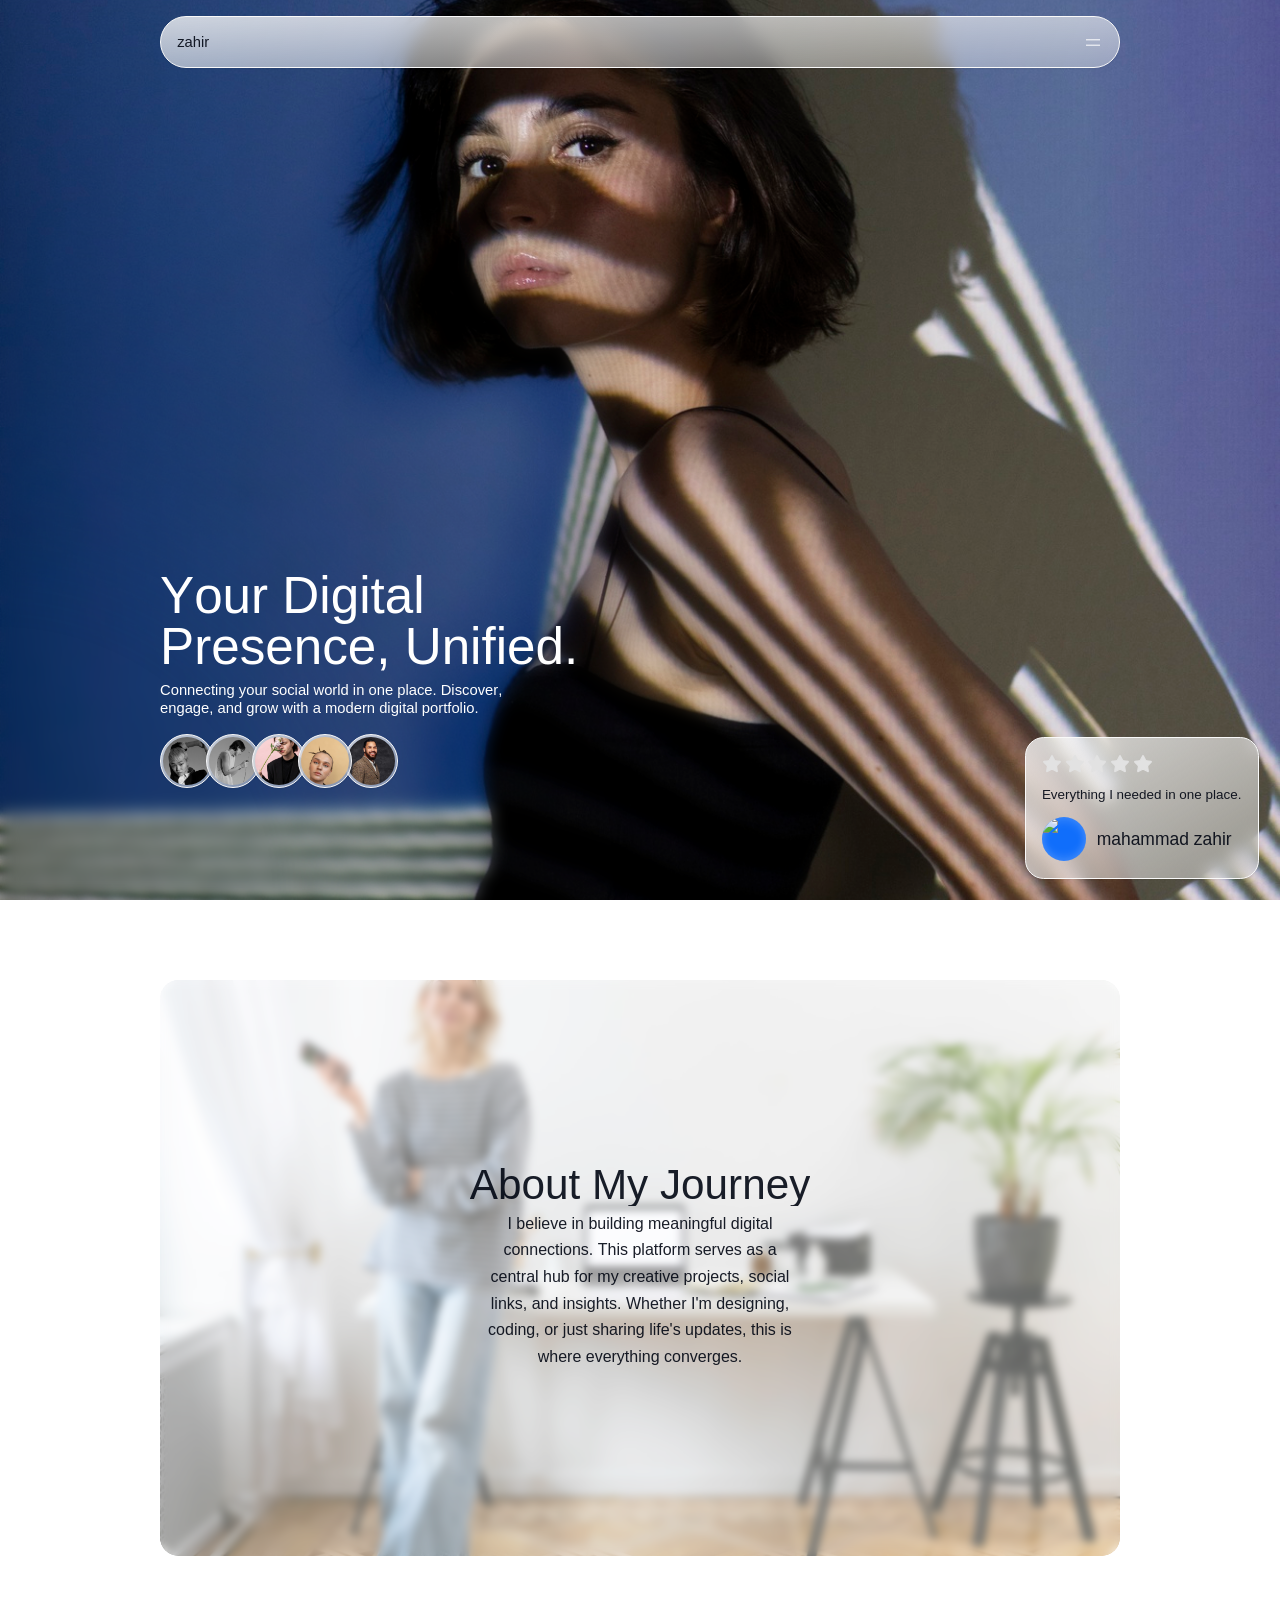
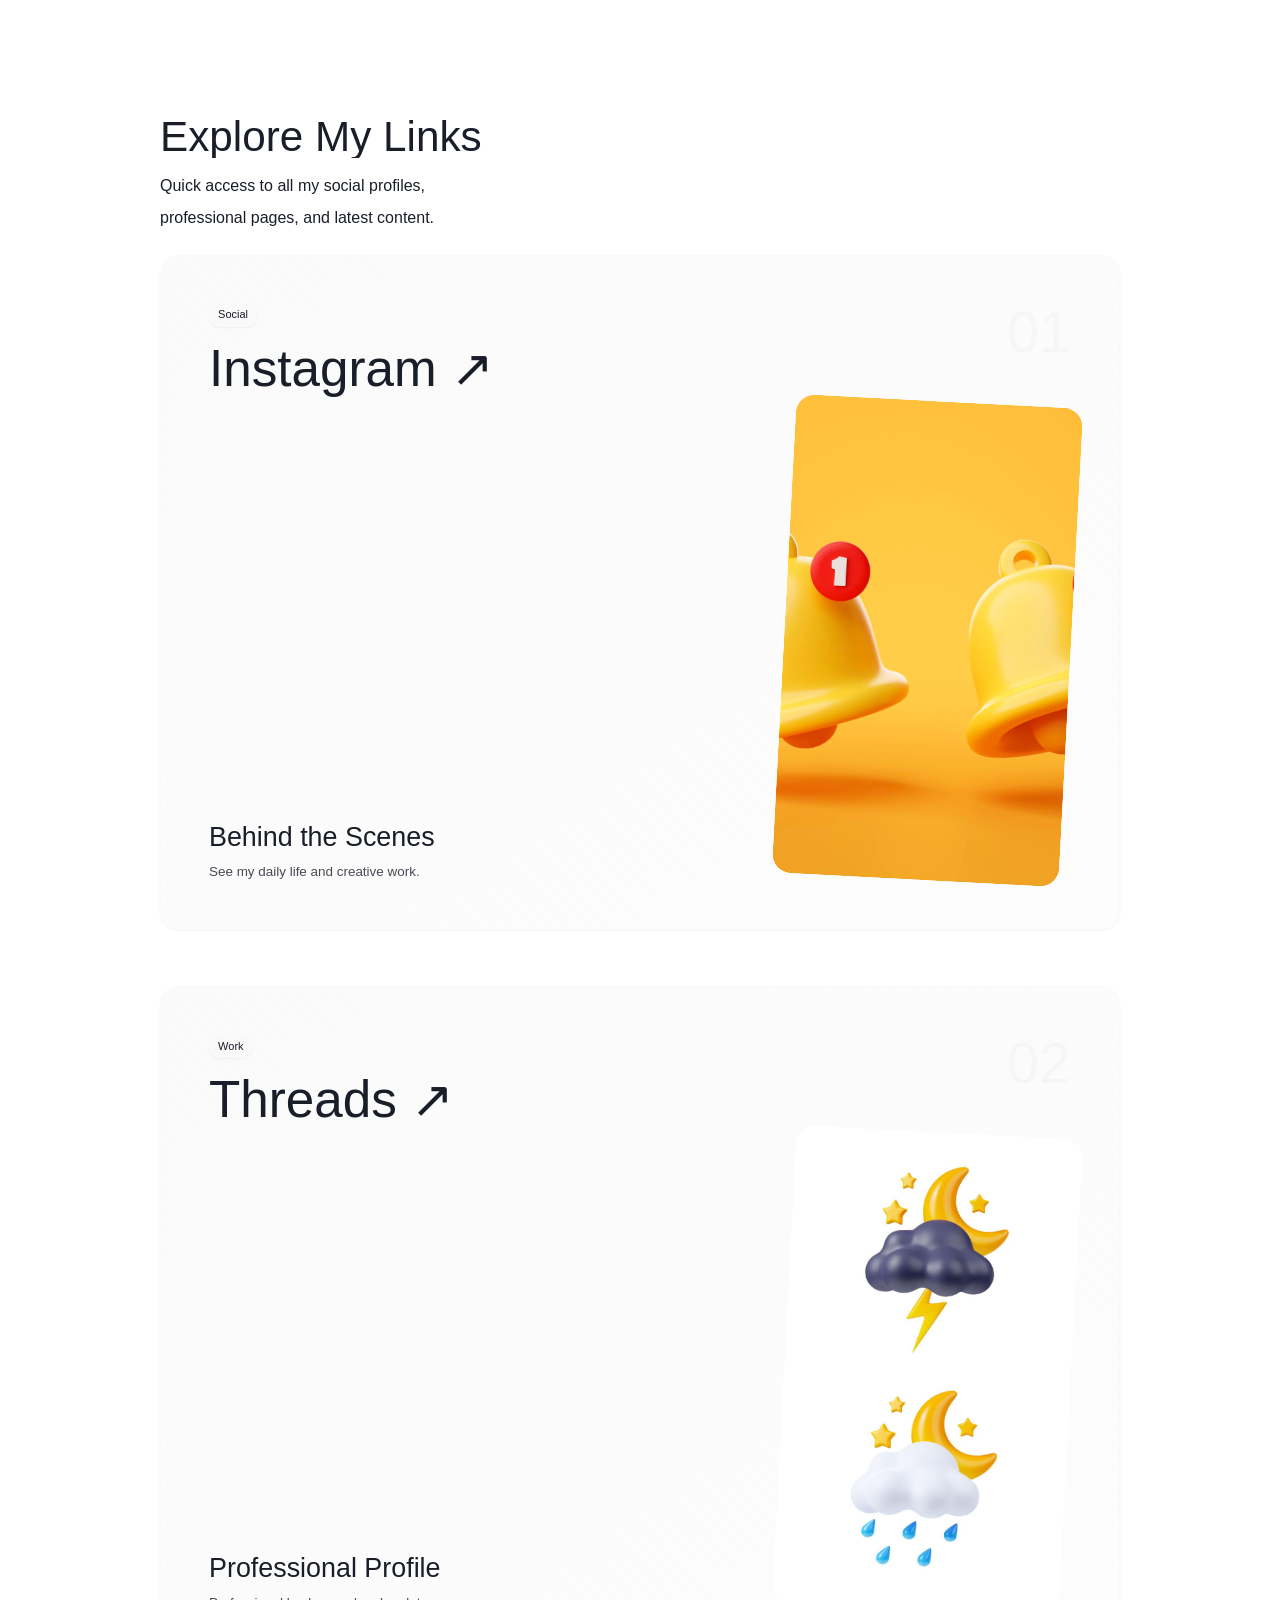
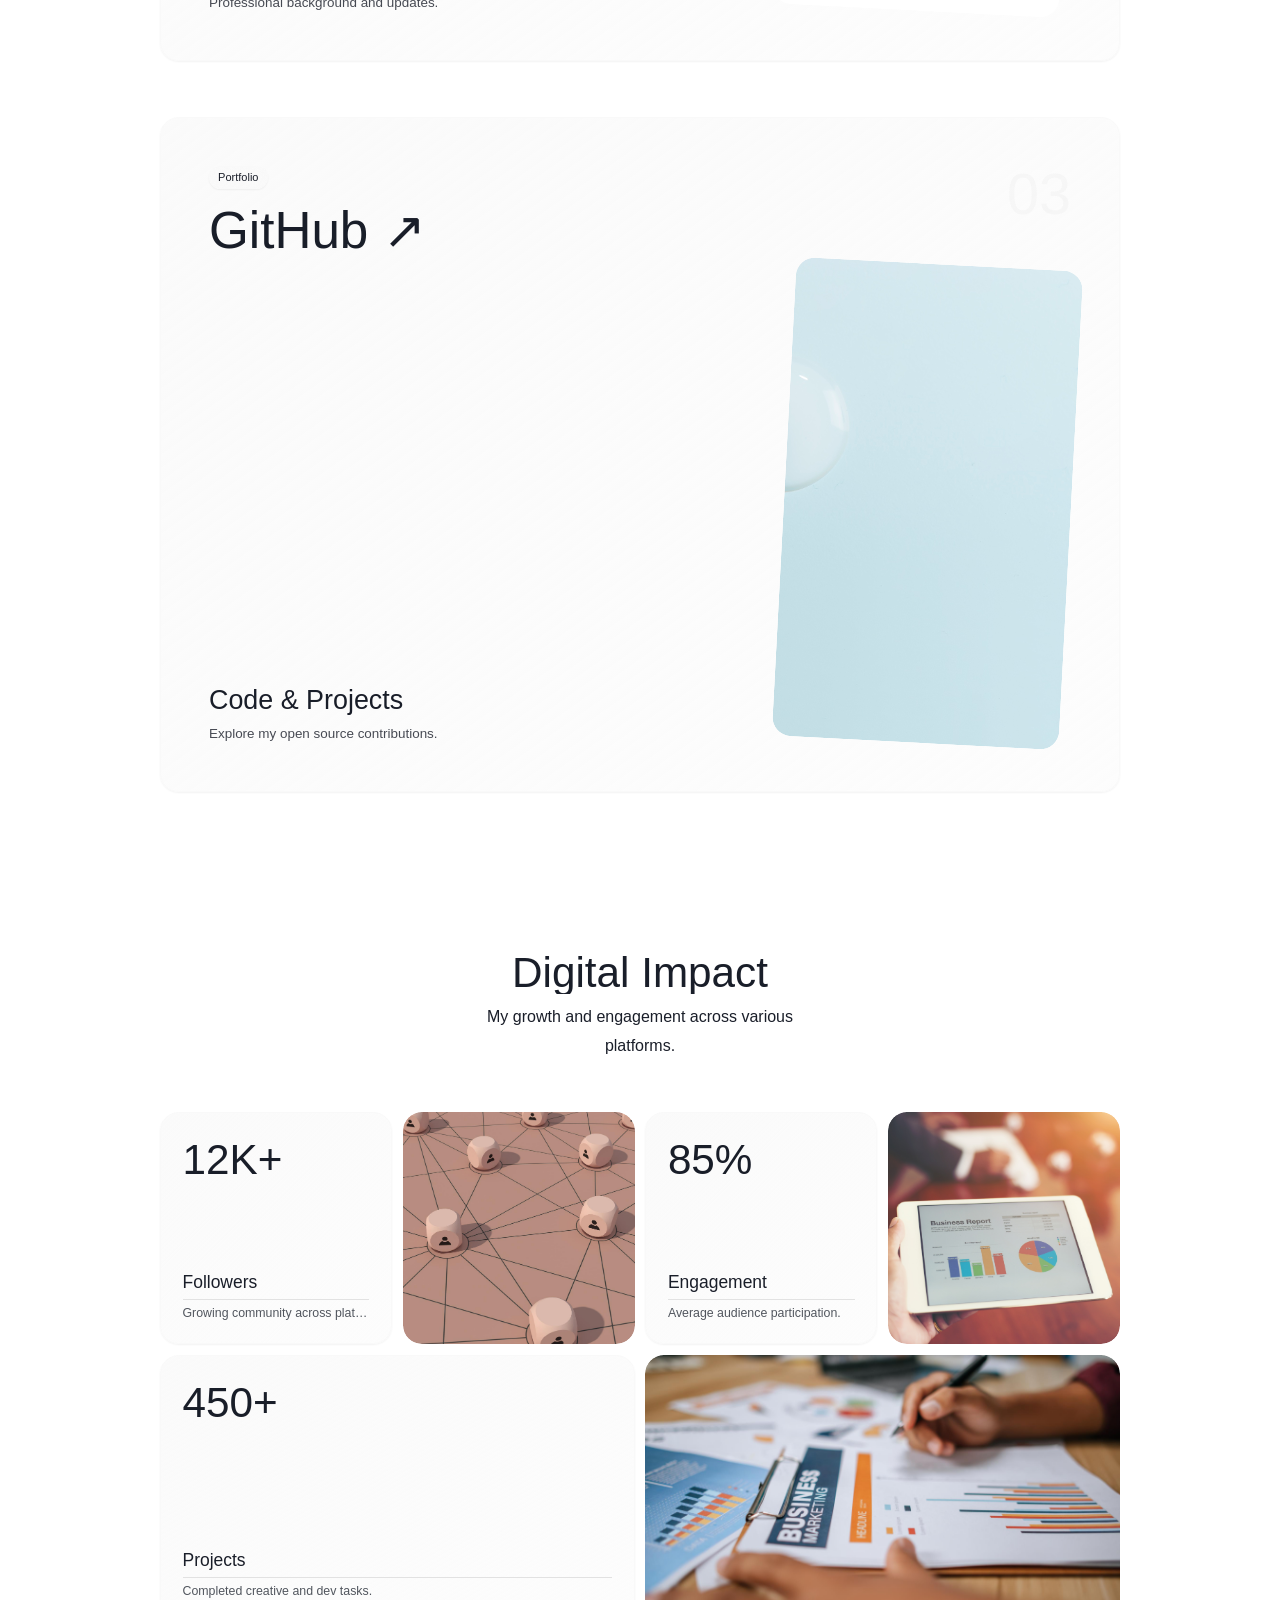
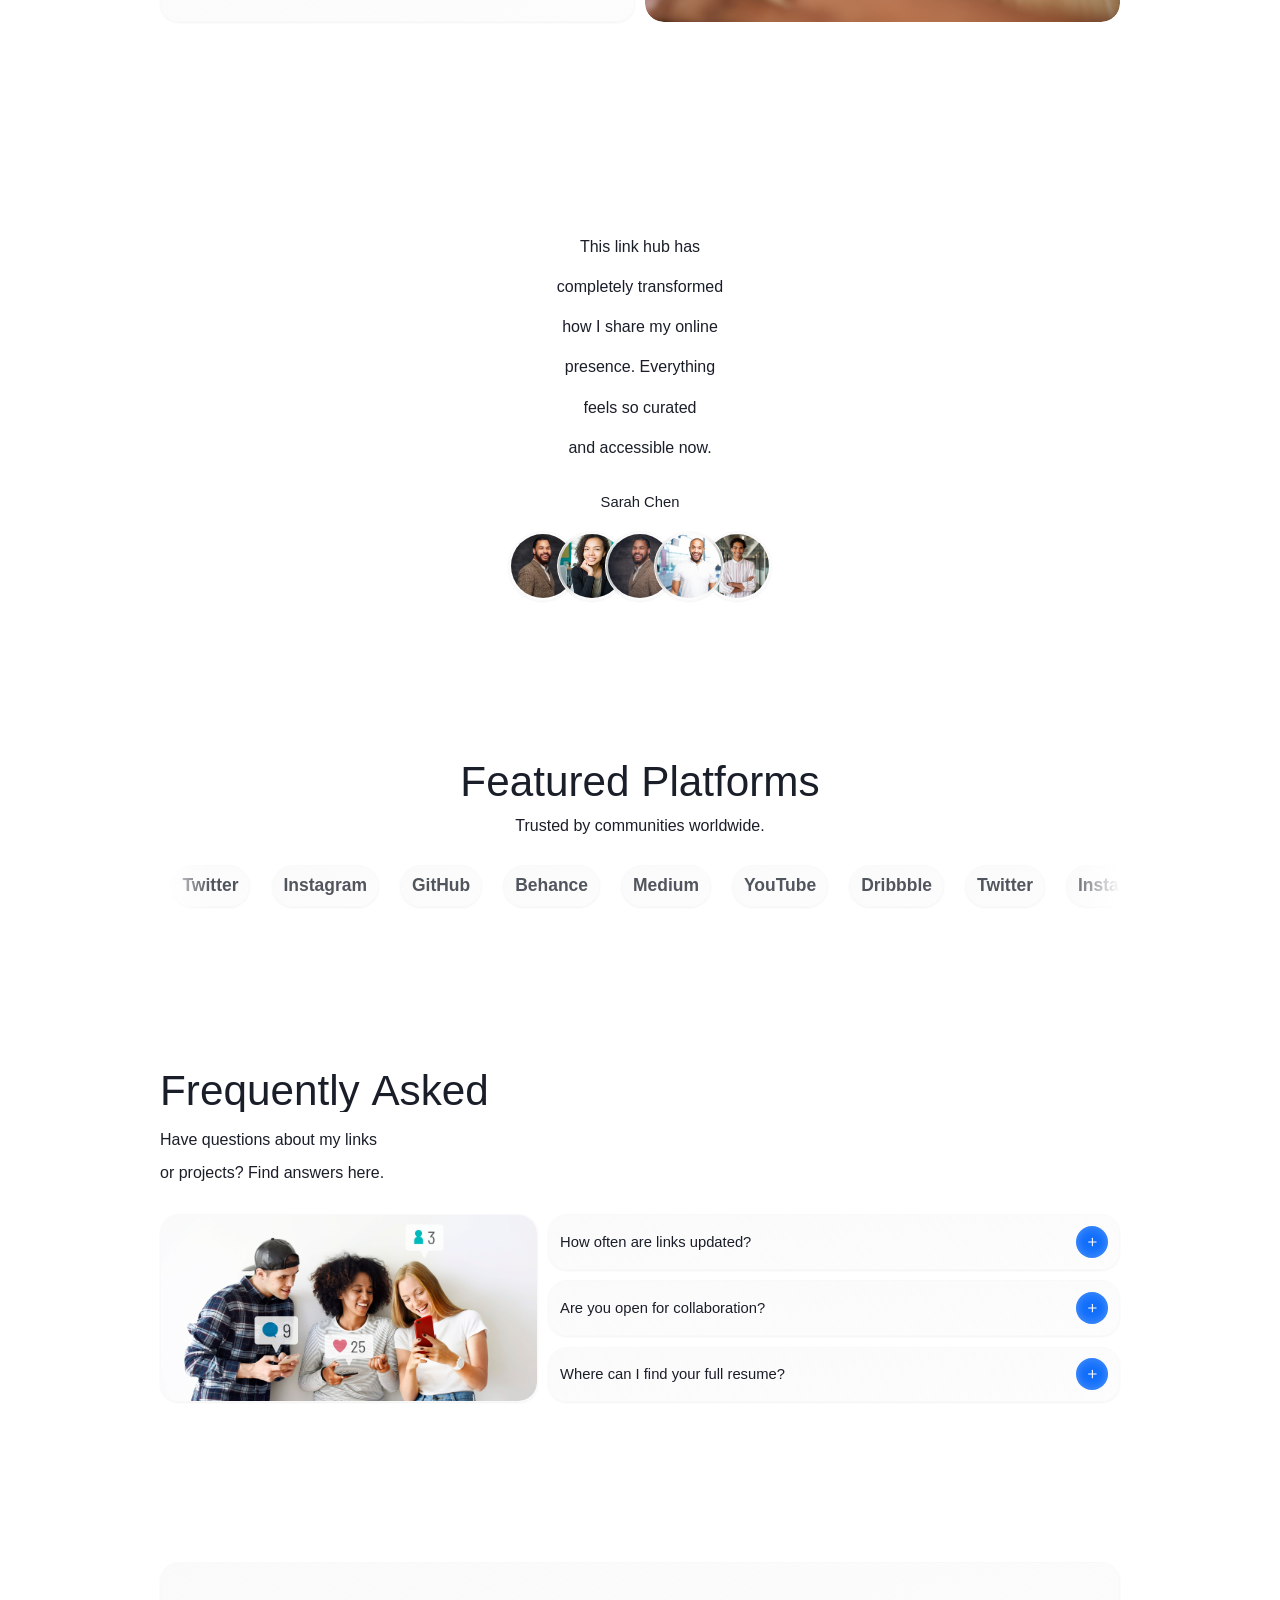
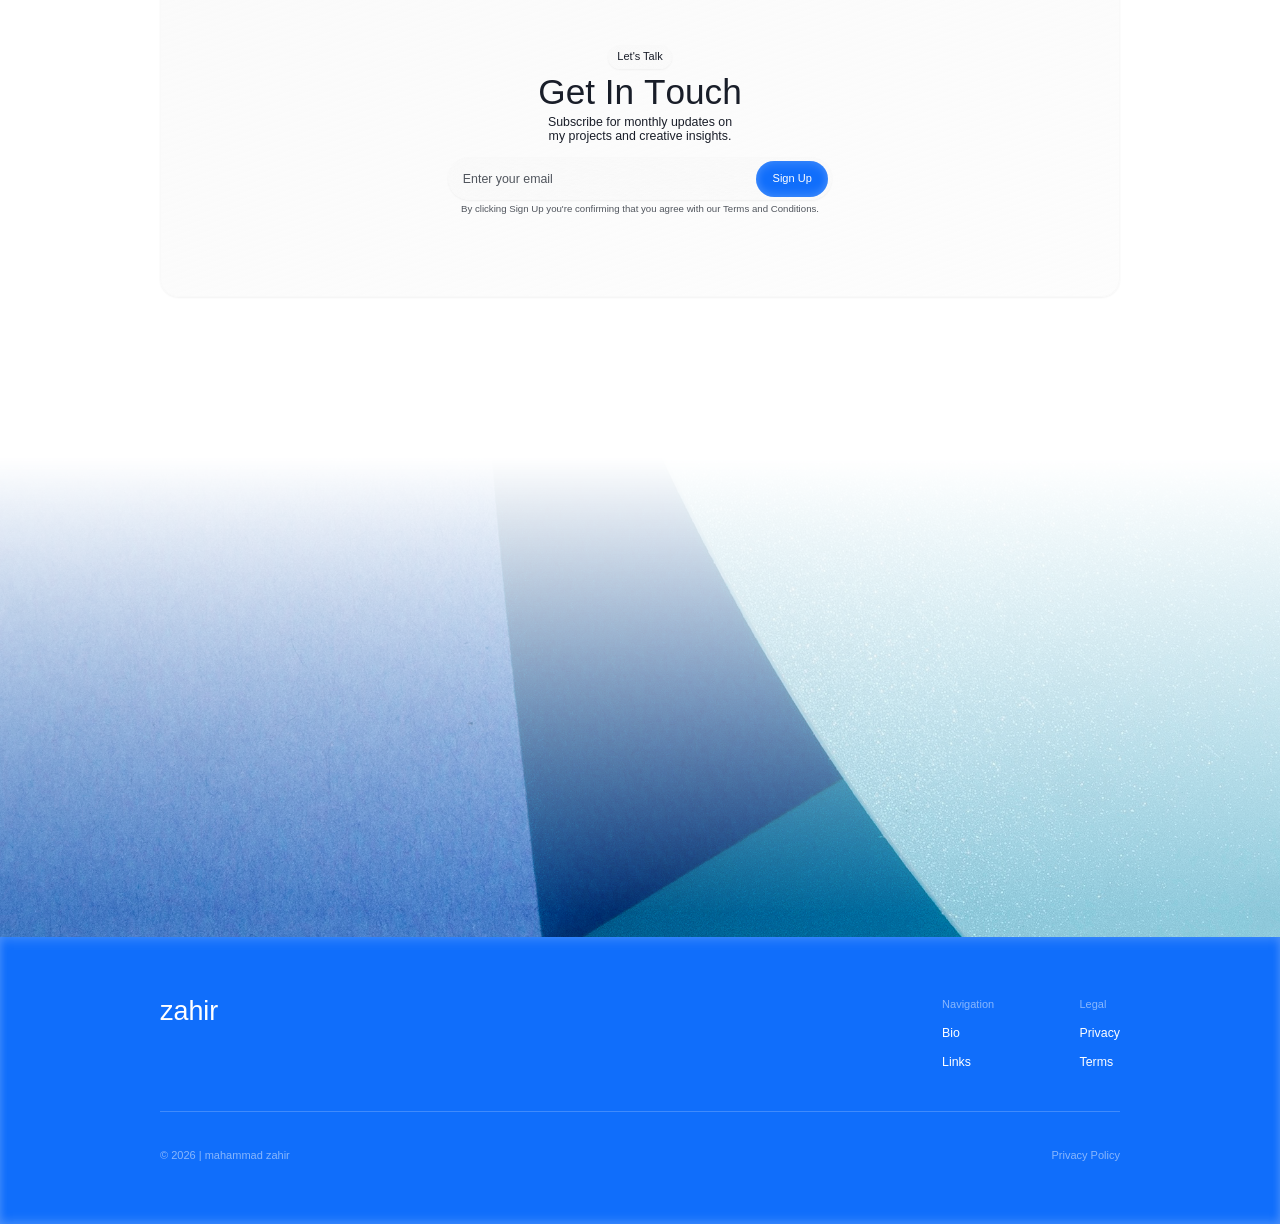
==== commit 5daa659c: "Add files via upload" ====
--- a/index.html
+++ b/index.html
@@ -1,4 +1,5 @@
 <!DOCTYPE html>
+<!-- saved from url=(0104)https://webuild-dev.s3.eu-north-1.amazonaws.com/previews/76627378-74e4-471a-90d4-5008b507f720/index.html -->
 <html lang="en" class="lenis"><head><meta http-equiv="Content-Type" content="text/html; charset=UTF-8"><meta name="viewport" content="width=device-width, initial-scale=1"><link rel="preload" href="https://webuild-dev.s3.eu-north-1.amazonaws.com/previews/76627378-74e4-471a-90d4-5008b507f720/_next/static/media/5c285b27cdda1fe8-s.p.a62025f2.woff2" as="font" crossorigin="" type="font/woff2"><link rel="preload" href="https://webuild-dev.s3.eu-north-1.amazonaws.com/previews/76627378-74e4-471a-90d4-5008b507f720/_next/static/media/a343f882a40d2cc9-s.p.71e1367e.woff2" as="font" crossorigin="" type="font/woff2"><link rel="stylesheet" href="./f23f1712cb2497f5.css" data-precedence="next"><link rel="stylesheet" href="./e6260e8d94a514a3.css" data-precedence="next"><link rel="stylesheet" href="./732e09d67960479a.css" data-precedence="next"><link rel="preload" as="script" fetchpriority="low" href="./a30fbd329c17ae4e.js"><script src="./3a4bd522cf89ded6.js" async=""></script><script src="./9aa66735861e8e9b.js" async=""></script><script src="./7b7165fe882895b2.js" async=""></script><script src="./turbopack-2ebbe307a0227cc0.js" async=""></script><script src="./3dacf8ff4bb6504c.js" async=""></script><script src="./ca3649ef7b94ae2c.js" async=""></script><script src="./acca7c9a60be813e.js" async=""></script><script src="./ff1a16fafef87110.js" async=""></script><script src="./280f66710badcd78.js" async=""></script><script src="./6d04d032992fb6ac.js" async=""></script><script src="./7c6cf385071d9019.js" async=""></script><script src="./9a42fb5b4bdeaf4b.js" async=""></script><script src="./347c3977c8e96fa9.js" async=""></script><script src="./1aeea243a8b52dc8.js" async=""></script><script src="./3e4a72ce67395ba3.js" async=""></script><meta name="next-size-adjust" content=""><title>mahammad zahir</title><meta name="description" content="Your ultimate link hub to explore my creative projects, social profiles, and latest updates."><link rel="icon" href="https://webuild-dev.s3.eu-north-1.amazonaws.com/previews/76627378-74e4-471a-90d4-5008b507f720/favicon.ico?favicon.0b3bf435.ico" sizes="256x256" type="image/x-icon"><script src="./a6dad97d9634a72d.js" nomodule=""></script><style id="webild-inspector-styles">.webild-hover {  outline: 2px dashed #4d96ff80 !important;  border-radius: 0 !important;  outline-offset: 2px !important;  cursor: pointer !important;  transition: outline 0.15s ease !important;  background-color: #4d96ff05 !important;}.webild-selected {  outline: 2px solid #4d96ff !important;  outline-offset: 2px !important;  transition: outline 0.15s ease !important;  background-color: #4d96ff05 !important;  border-radius: 0 !important;}[contenteditable="true"].webild-selected {  outline: 2px solid #4d96ff !important;  background-color: #4d96ff05 !important;}img.webild-hover,img.webild-selected,video.webild-hover,video.webild-selected {  outline-offset: 2px !important;}.webild-element-type-label {  position: fixed !important;  z-index: 999999 !important;  background: #4d96ff !important;  color: white !important;  padding: 4px 8px !important;  font-size: 11px !important;  font-weight: 600 !important;  font-family: -apple-system, BlinkMacSystemFont, "Segoe UI", Roboto, sans-serif !important;  pointer-events: none !important;  white-space: nowrap !important;  box-shadow: 0 2px 8px rgba(0, 0, 0, 0.15) !important;  letter-spacing: 0.3px !important;  border: 1px solid #4d96ff20 !important;}.webild-element-type-label.label-top {  border-radius: 6px 6px 0 0 !important;}.webild-element-type-label.label-bottom {  border-radius: 0 0 6px 6px !important;}.webild-hover-overlay {  position: fixed !important;  background-color: #4d96ff15 !important;  pointer-events: none !important;  z-index: 999998 !important;  transition: all 0.15s ease !important;}</style><style type="text/css">.rfm-marquee-container {
   overflow-x: hidden;
   display: flex;
@@ -70,7 +71,7 @@
 
 .rfm-child {
   transform: var(--transform);
-}</style><script src="./63ef22f5a02ab3ce.js"></script></head><body class="manrope_de7b2fa9-module__1ltb7q__variable dm_sans_d89fb377-module__B_rulq__variable antialiased"><div hidden=""></div><button class="fixed z-[99999] bottom-6 right-6 w-[160px] h-[92px] cursor-pointer"><div class="w-full h-full"><canvas style="vertical-align: top; width: 160px; height: 92px;" width="160" height="92"></canvas></div></button><style>
+}</style><script src="./63ef22f5a02ab3ce.js"></script></head><body class="manrope_de7b2fa9-module__1ltb7q__variable dm_sans_d89fb377-module__B_rulq__variable antialiased"><div hidden=""><!--$--><!--/$--></div><button class="fixed z-[99999] bottom-6 right-6 w-[160px] h-[92px] cursor-pointer"><div class="w-full h-full"><canvas style="vertical-align: top; width: 160px; height: 92px;" width="160" height="92"></canvas></div></button><style>
     :root {
       --theme-border-radius: var(--radius-full);
       --theme-border-radius-capped: var(--radius-xl);
@@ -150,7 +151,7 @@
                     transition-all duration-700 ease-[cubic-bezier(0.5,0.5,0,1)]
                     bg-foreground rounded-theme-capped absolute! top-0 right-0
                     h-9 w-[var(--height-9)]
-                "></div><div id="mobile-menu-overlay" class="
+                "></div><div class="
                 relative p-6 flex flex-col gap-6
                 transition-all duration-500 ease-[cubic-bezier(0.5,0.5,0,1)]
                 origin-[100%_0]
@@ -171,7 +172,7 @@
                                         text-primary-cta-text flex justify-between items-center
                                         no-underline bg-none border-none cursor-pointer w-full
                                         font-inherit group
-                                    "><span class="text-base">Contact</span><div class="bg-current rounded-theme-capped shrink-0 h-2 aspect-square"></div></button></li></ul></div><button aria-label="Open menu" onclick="document.getElementById('mobile-menu-overlay').classList.toggle('menu-active')" aria-expanded="false" aria-controls="navigation-menu" class="
+                                    "><span class="text-base">Contact</span><div class="bg-current rounded-theme-capped shrink-0 h-2 aspect-square"></div></button></li></ul></div><button aria-label="Open menu" aria-expanded="false" aria-controls="navigation-menu" class="
                     transition-transform duration-700 ease-[cubic-bezier(0.5,0.5,0,1)]
                     pointer-events-auto cursor-pointer rounded-theme-capped
                     flex justify-center items-center
@@ -186,4 +187,1364 @@
                     transition-transform duration-700 ease-[cubic-bezier(0.5,0.5,0,1)]
                     bg-background w-[40%] h-0.25 absolute
                     translate-y-1 hover:-translate-y-1
-                "></span></button></div></div></div></nav></div><div id="hero" data-section="hero"><section aria-label="Hero section" class="relative w-full h-svh overflow-hidden flex flex-col justify-end"><div class="absolute inset-0 w-full h-full"><img alt="" aria-hidden="true" loading="lazy" width="1920" height="1080" decoding="async" data-nimg="1" class="rounded-theme-capped w-full h-full object-cover !rounded-none" style="color:transparent" src="./beautiful-portrait-teenager-woman_23-2149453476.jpg"></div><div class="absolute z-10 backdrop-blur-sm opacity-100 pointer-events-auto select-none w-[150vw] h-[150vw] left-0 -translate-x-1/2 bottom-0 translate-y-1/2" style="mask-image:radial-gradient(circle, black 20%, transparent 70%)" aria-hidden="true"></div><div class="relative z-10 w-content-width mx-auto h-fit flex items-end pb-[var(--width-10)] md:pb-hero-page-padding"><div class="flex flex-col gap-3 md:gap-3 text-background w-full md:w-1/2"><h2 class="slide-text text-7xl 2xl:text-8xl font-medium text-balance text-left" style="font-kerning: none; text-rendering: optimizespeed; translate: none; rotate: none; scale: none; transform: translate(0px, 0px); opacity: 1;" aria-label="Your Digital Presence, Unified.">Your Digital Presence, Unified.</h2><p class="slide-text text-lg md:text-xl leading-tight text-left text-balance" style="font-kerning: none; text-rendering: optimizespeed; translate: none; rotate: none; scale: none; transform: translate(0px, 0px); opacity: 1;" aria-label="Connecting your social world in one place. Discover, engage, and grow with a modern digital portfolio.">Connecting your social world in one place. Discover, engage, and grow with a modern digital portfolio.</p><div role="group" aria-label="User avatars" class="relative z-1 flex items-center gap-3 mt-3"><div class="flex items-center"><div class="relative card p-0.5 rounded-theme z-[5]"><div class="relative z-1 h-12 w-auto aspect-square rounded-theme overflow-hidden"><img alt="Medium shot man wearing suit black and white" loading="lazy" decoding="async" data-nimg="fill" class="w-full h-full object-cover" style="position:absolute;height:100%;width:100%;left:0;top:0;right:0;bottom:0;color:transparent" src="./medium-shot-man-wearing-suit-black-white_23-2149411390.jpg"></div></div><div class="relative card p-0.5 rounded-theme -ml-3 z-[4]"><div class="relative z-1 h-12 w-auto aspect-square rounded-theme overflow-hidden"><img alt="Model posing with plant medium shot" loading="lazy" decoding="async" data-nimg="fill" class="w-full h-full object-cover" style="position:absolute;height:100%;width:100%;left:0;top:0;right:0;bottom:0;color:transparent" src="./model-posing-with-plant-medium-shot_23-2149411346.jpg"></div></div><div class="relative card p-0.5 rounded-theme -ml-3 z-[3]"><div class="relative z-1 h-12 w-auto aspect-square rounded-theme overflow-hidden"><img alt="Portrait of sensitive man" loading="lazy" decoding="async" data-nimg="fill" class="w-full h-full object-cover" style="position:absolute;height:100%;width:100%;left:0;top:0;right:0;bottom:0;color:transparent" src="./portrait-sensitive-man_23-2149444508.jpg"></div></div><div class="relative card p-0.5 rounded-theme -ml-3 z-[2]"><div class="relative z-1 h-12 w-auto aspect-square rounded-theme overflow-hidden"><img alt="Beautiful woman with trendy hairstyle" loading="lazy" decoding="async" data-nimg="fill" class="w-full h-full object-cover" style="position:absolute;height:100%;width:100%;left:0;top:0;right:0;bottom:0;color:transparent" src="./beautiful-woman-with-trendy-hairstyle_23-2149406037.jpg"></div></div><div class="relative card p-0.5 rounded-theme -ml-3 z-[1]"><div class="relative z-1 h-12 w-auto aspect-square rounded-theme overflow-hidden"><img alt="portrait professional smile" loading="lazy" decoding="async" data-nimg="fill" class="w-full h-full object-cover" style="position:absolute;height:100%;width:100%;left:0;top:0;right:0;bottom:0;color:transparent" src="./smiling-handsome-bearded-african-american-businessman-brown-classic-jacket-isolated-dark-background_613910-6626.jpg"></div></div></div></div></div></div><div class="flex absolute! z-10 bottom-4 left-4 right-4 md:left-auto md:bottom-8 md:right-8 md:max-w-3/10 2xl:max-w-25/100 card rounded-theme-capped p-4 md:p-6 flex-col justify-between gap-4 md:gap-5"><div class="flex flex-col gap-5"><div class="flex flex-col gap-5 items-start"><div class="relative z-1 flex gap-1"><svg xmlns="http://www.w3.org/2000/svg" width="24" height="24" viewBox="0 0 24 24" fill="none" stroke="currentColor" stroke-width="1.5" stroke-linecap="round" stroke-linejoin="round" class="lucide lucide-star h-5 w-auto text-accent fill-accent" aria-hidden="true"><path d="M11.525 2.295a.53.53 0 0 1 .95 0l2.31 4.679a2.123 2.123 0 0 0 1.595 1.16l5.166.756a.53.53 0 0 1 .294.904l-3.736 3.638a2.123 2.123 0 0 0-.611 1.878l.882 5.14a.53.53 0 0 1-.771.56l-4.618-2.428a2.122 2.122 0 0 0-1.973 0L6.396 21.01a.53.53 0 0 1-.77-.56l.881-5.139a2.122 2.122 0 0 0-.611-1.879L2.16 9.795a.53.53 0 0 1 .294-.906l5.165-.755a2.122 2.122 0 0 0 1.597-1.16z"></path></svg><svg xmlns="http://www.w3.org/2000/svg" width="24" height="24" viewBox="0 0 24 24" fill="none" stroke="currentColor" stroke-width="1.5" stroke-linecap="round" stroke-linejoin="round" class="lucide lucide-star h-5 w-auto text-accent fill-accent" aria-hidden="true"><path d="M11.525 2.295a.53.53 0 0 1 .95 0l2.31 4.679a2.123 2.123 0 0 0 1.595 1.16l5.166.756a.53.53 0 0 1 .294.904l-3.736 3.638a2.123 2.123 0 0 0-.611 1.878l.882 5.14a.53.53 0 0 1-.771.56l-4.618-2.428a2.122 2.122 0 0 0-1.973 0L6.396 21.01a.53.53 0 0 1-.77-.56l.881-5.139a2.122 2.122 0 0 0-.611-1.879L2.16 9.795a.53.53 0 0 1 .294-.906l5.165-.755a2.122 2.122 0 0 0 1.597-1.16z"></path></svg><svg xmlns="http://www.w3.org/2000/svg" width="24" height="24" viewBox="0 0 24 24" fill="none" stroke="currentColor" stroke-width="1.5" stroke-linecap="round" stroke-linejoin="round" class="lucide lucide-star h-5 w-auto text-accent fill-accent" aria-hidden="true"><path d="M11.525 2.295a.53.53 0 0 1 .95 0l2.31 4.679a2.123 2.123 0 0 0 1.595 1.16l5.166.756a.53.53 0 0 1 .294.904l-3.736 3.638a2.123 2.123 0 0 0-.611 1.878l.882 5.14a.53.53 0 0 1-.771.56l-4.618-2.428a2.122 2.122 0 0 0-1.973 0L6.396 21.01a.53.53 0 0 1-.77-.56l.881-5.139a2.122 2.122 0 0 0-.611-1.879L2.16 9.795a.53.53 0 0 1 .294-.906l5.165-.755a2.122 2.122 0 0 0 1.597-1.16z"></path></svg><svg xmlns="http://www.w3.org/2000/svg" width="24" height="24" viewBox="0 0 24 24" fill="none" stroke="currentColor" stroke-width="1.5" stroke-linecap="round" stroke-linejoin="round" class="lucide lucide-star h-5 w-auto text-accent fill-accent" aria-hidden="true"><path d="M11.525 2.295a.53.53 0 0 1 .95 0l2.31 4.679a2.123 2.123 0 0 0 1.595 1.16l5.166.756a.53.53 0 0 1 .294.904l-3.736 3.638a2.123 2.123 0 0 0-.611 1.878l.882 5.14a.53.53 0 0 1-.771.56l-4.618-2.428a2.122 2.122 0 0 0-1.973 0L6.396 21.01a.53.53 0 0 1-.77-.56l.881-5.139a2.122 2.122 0 0 0-.611-1.879L2.16 9.795a.53.53 0 0 1 .294-.906l5.165-.755a2.122 2.122 0 0 0 1.597-1.16z"></path></svg><svg xmlns="http://www.w3.org/2000/svg" width="24" height="24" viewBox="0 0 24 24" fill="none" stroke="currentColor" stroke-width="1.5" stroke-linecap="round" stroke-linejoin="round" class="lucide lucide-star h-5 w-auto text-accent fill-accent" aria-hidden="true"><path d="M11.525 2.295a.53.53 0 0 1 .95 0l2.31 4.679a2.123 2.123 0 0 0 1.595 1.16l5.166.756a.53.53 0 0 1 .294.904l-3.736 3.638a2.123 2.123 0 0 0-.611 1.878l.882 5.14a.53.53 0 0 1-.771.56l-4.618-2.428a2.122 2.122 0 0 0-1.973 0L6.396 21.01a.53.53 0 0 1-.77-.56l.881-5.139a2.122 2.122 0 0 0-.611-1.879L2.16 9.795a.53.53 0 0 1 .294-.906l5.165-.755a2.122 2.122 0 0 0 1.597-1.16z"></path></svg></div><p class="relative z-1 text-lg leading-tight text-foreground">Everything I needed in one place.</p></div><div class="relative z-1 flex items-center gap-4"><div class="relative shrink-0 h-11 w-fit aspect-square rounded-theme flex items-center justify-center primary-button overflow-hidden"><img alt="minimalist portrait modern photography" aria-hidden="false" loading="lazy" width="800" height="800" decoding="async" data-nimg="1" class="absolute inset-0 w-full h-full object-cover" src="http://img.b2bpic.net/free-photo/3d-render-night-weather-icons-crescent-stars_107791-17714.jpg?_wi=1" style="color: transparent;"></div><div class="w-full min-w-0 flex flex-col gap-0"><h3 class="text-2xl font-medium leading-[1.15] truncate text-foreground">mahammad zahir</h3><p class="text-sm leading-[1.15] text-foreground"></p></div></div></div></div></section></div><div id="about" data-section="about"><section aria-label="About section" class="relative py-20 w-full"><div class="relative w-content-width mx-auto rounded-theme-capped overflow-hidden flex items-center justify-center py-8 md:py-12"><div class="absolute inset-0"><img alt="" aria-hidden="true" loading="lazy" width="1920" height="1080" decoding="async" data-nimg="1" class="rounded-theme-capped w-full h-full object-cover" style="color:transparent" src="./woman-working-from-home_23-2148916095.jpg"><div class="absolute inset-0 bg-background/40 backdrop-blur-xs pointer-events-none select-none"></div></div><div class="relative z-10 w-content-width min-h-100 md:min-h-120 px-5 py-10 md:w-45 mx-auto flex items-center justify-center"><div class="items-center text-center flex flex-col gap-3 md:gap-1"><h2 class="slide-text text-center text-6xl font-medium text-balance" style="font-kerning:none;text-rendering:optimizeSpeed" aria-label="About My Journey"><div class="slide-line" aria-hidden="true" style="position: relative; display: block; text-align: center; overflow: hidden;"><div class="slide-word" aria-hidden="true" style="position: relative; display: inline-block; white-space: nowrap;"><div class="slide-char" aria-hidden="true" style="position: relative; display: inline-block; translate: none; rotate: none; scale: none; transform: translate(0%, 50%); opacity: 0;">A</div><div class="slide-char" aria-hidden="true" style="position: relative; display: inline-block; translate: none; rotate: none; scale: none; transform: translate(0%, 50%); opacity: 0;">b</div><div class="slide-char" aria-hidden="true" style="position: relative; display: inline-block; translate: none; rotate: none; scale: none; transform: translate(0%, 50%); opacity: 0;">o</div><div class="slide-char" aria-hidden="true" style="position: relative; display: inline-block; translate: none; rotate: none; scale: none; transform: translate(0%, 50%); opacity: 0;">u</div><div class="slide-char" aria-hidden="true" style="position: relative; display: inline-block; translate: none; rotate: none; scale: none; transform: translate(0%, 50%); opacity: 0;">t</div></div> <div class="slide-word" aria-hidden="true" style="position: relative; display: inline-block; white-space: nowrap;"><div class="slide-char" aria-hidden="true" style="position: relative; display: inline-block; translate: none; rotate: none; scale: none; transform: translate(0%, 50%); opacity: 0;">M</div><div class="slide-char" aria-hidden="true" style="position: relative; display: inline-block; translate: none; rotate: none; scale: none; transform: translate(0%, 50%); opacity: 0;">y</div></div> <div class="slide-word" aria-hidden="true" style="position: relative; display: inline-block; white-space: nowrap;"><div class="slide-char" aria-hidden="true" style="position: relative; display: inline-block; translate: none; rotate: none; scale: none; transform: translate(0%, 50%); opacity: 0;">J</div><div class="slide-char" aria-hidden="true" style="position: relative; display: inline-block; translate: none; rotate: none; scale: none; transform: translate(0%, 50%); opacity: 0;">o</div><div class="slide-char" aria-hidden="true" style="position: relative; display: inline-block; translate: none; rotate: none; scale: none; transform: translate(0%, 50%); opacity: 0;">u</div><div class="slide-char" aria-hidden="true" style="position: relative; display: inline-block; translate: none; rotate: none; scale: none; transform: translate(0%, 50%); opacity: 0;">r</div><div class="slide-char" aria-hidden="true" style="position: relative; display: inline-block; translate: none; rotate: none; scale: none; transform: translate(0%, 50%); opacity: 0;">n</div><div class="slide-char" aria-hidden="true" style="position: relative; display: inline-block; translate: none; rotate: none; scale: none; transform: translate(0%, 50%); opacity: 0;">e</div><div class="slide-char" aria-hidden="true" style="position: relative; display: inline-block; translate: none; rotate: none; scale: none; transform: translate(0%, 50%); opacity: 0;">y</div></div></div></h2><p class="slide-text text-center text-base md:text-lg leading-[1.2]" style="font-kerning:none;text-rendering:optimizeSpeed" aria-label="I believe in building meaningful digital connections. This platform serves as a central hub for my creative projects, social links, and insights. Whether I&#39;m designing, coding, or just sharing life&#39;s updates, this is where everything converges."><div class="slide-line" aria-hidden="true" style="position: relative; display: block; text-align: center; overflow: hidden;"><div class="slide-word" aria-hidden="true" style="position: relative; display: inline-block; white-space: nowrap; translate: none; rotate: none; scale: none; transform: translate(0%, 50%); opacity: 0;">I</div> <div class="slide-word" aria-hidden="true" style="position: relative; display: inline-block; white-space: nowrap; translate: none; rotate: none; scale: none; transform: translate(0%, 50%); opacity: 0;">believe</div> <div class="slide-word" aria-hidden="true" style="position: relative; display: inline-block; white-space: nowrap; translate: none; rotate: none; scale: none; transform: translate(0%, 50%); opacity: 0;">in</div> <div class="slide-word" aria-hidden="true" style="position: relative; display: inline-block; white-space: nowrap; translate: none; rotate: none; scale: none; transform: translate(0%, 50%); opacity: 0;">building</div> <div class="slide-word" aria-hidden="true" style="position: relative; display: inline-block; white-space: nowrap; translate: none; rotate: none; scale: none; transform: translate(0%, 50%); opacity: 0;">meaningful</div> <div class="slide-word" aria-hidden="true" style="position: relative; display: inline-block; white-space: nowrap; translate: none; rotate: none; scale: none; transform: translate(0%, 50%); opacity: 0;">digital</div> </div><div class="slide-line" aria-hidden="true" style="position: relative; display: block; text-align: center; overflow: hidden;"><div class="slide-word" aria-hidden="true" style="position: relative; display: inline-block; white-space: nowrap; translate: none; rotate: none; scale: none; transform: translate(0%, 50%); opacity: 0;">connections.</div> <div class="slide-word" aria-hidden="true" style="position: relative; display: inline-block; white-space: nowrap; translate: none; rotate: none; scale: none; transform: translate(0%, 50%); opacity: 0;">This</div> <div class="slide-word" aria-hidden="true" style="position: relative; display: inline-block; white-space: nowrap; translate: none; rotate: none; scale: none; transform: translate(0%, 50%); opacity: 0;">platform</div> <div class="slide-word" aria-hidden="true" style="position: relative; display: inline-block; white-space: nowrap; translate: none; rotate: none; scale: none; transform: translate(0%, 50%); opacity: 0;">serves</div> <div class="slide-word" aria-hidden="true" style="position: relative; display: inline-block; white-space: nowrap; translate: none; rotate: none; scale: none; transform: translate(0%, 50%); opacity: 0;">as</div> <div class="slide-word" aria-hidden="true" style="position: relative; display: inline-block; white-space: nowrap; translate: none; rotate: none; scale: none; transform: translate(0%, 50%); opacity: 0;">a</div> </div><div class="slide-line" aria-hidden="true" style="position: relative; display: block; text-align: center; overflow: hidden;"><div class="slide-word" aria-hidden="true" style="position: relative; display: inline-block; white-space: nowrap; translate: none; rotate: none; scale: none; transform: translate(0%, 50%); opacity: 0;">central</div> <div class="slide-word" aria-hidden="true" style="position: relative; display: inline-block; white-space: nowrap; translate: none; rotate: none; scale: none; transform: translate(0%, 50%); opacity: 0;">hub</div> <div class="slide-word" aria-hidden="true" style="position: relative; display: inline-block; white-space: nowrap; translate: none; rotate: none; scale: none; transform: translate(0%, 50%); opacity: 0;">for</div> <div class="slide-word" aria-hidden="true" style="position: relative; display: inline-block; white-space: nowrap; translate: none; rotate: none; scale: none; transform: translate(0%, 50%); opacity: 0;">my</div> <div class="slide-word" aria-hidden="true" style="position: relative; display: inline-block; white-space: nowrap; translate: none; rotate: none; scale: none; transform: translate(0%, 50%); opacity: 0;">creative</div> <div class="slide-word" aria-hidden="true" style="position: relative; display: inline-block; white-space: nowrap; translate: none; rotate: none; scale: none; transform: translate(0%, 50%); opacity: 0;">projects,</div> <div class="slide-word" aria-hidden="true" style="position: relative; display: inline-block; white-space: nowrap; translate: none; rotate: none; scale: none; transform: translate(0%, 50%); opacity: 0;">social</div> </div><div class="slide-line" aria-hidden="true" style="position: relative; display: block; text-align: center; overflow: hidden;"><div class="slide-word" aria-hidden="true" style="position: relative; display: inline-block; white-space: nowrap; translate: none; rotate: none; scale: none; transform: translate(0%, 50%); opacity: 0;">links,</div> <div class="slide-word" aria-hidden="true" style="position: relative; display: inline-block; white-space: nowrap; translate: none; rotate: none; scale: none; transform: translate(0%, 50%); opacity: 0;">and</div> <div class="slide-word" aria-hidden="true" style="position: relative; display: inline-block; white-space: nowrap; translate: none; rotate: none; scale: none; transform: translate(0%, 50%); opacity: 0;">insights.</div> <div class="slide-word" aria-hidden="true" style="position: relative; display: inline-block; white-space: nowrap; translate: none; rotate: none; scale: none; transform: translate(0%, 50%); opacity: 0;">Whether</div> <div class="slide-word" aria-hidden="true" style="position: relative; display: inline-block; white-space: nowrap; translate: none; rotate: none; scale: none; transform: translate(0%, 50%); opacity: 0;">I'm</div> <div class="slide-word" aria-hidden="true" style="position: relative; display: inline-block; white-space: nowrap; translate: none; rotate: none; scale: none; transform: translate(0%, 50%); opacity: 0;">designing,</div> </div><div class="slide-line" aria-hidden="true" style="position: relative; display: block; text-align: center; overflow: hidden;"><div class="slide-word" aria-hidden="true" style="position: relative; display: inline-block; white-space: nowrap; translate: none; rotate: none; scale: none; transform: translate(0%, 50%); opacity: 0;">coding,</div> <div class="slide-word" aria-hidden="true" style="position: relative; display: inline-block; white-space: nowrap; translate: none; rotate: none; scale: none; transform: translate(0%, 50%); opacity: 0;">or</div> <div class="slide-word" aria-hidden="true" style="position: relative; display: inline-block; white-space: nowrap; translate: none; rotate: none; scale: none; transform: translate(0%, 50%); opacity: 0;">just</div> <div class="slide-word" aria-hidden="true" style="position: relative; display: inline-block; white-space: nowrap; translate: none; rotate: none; scale: none; transform: translate(0%, 50%); opacity: 0;">sharing</div> <div class="slide-word" aria-hidden="true" style="position: relative; display: inline-block; white-space: nowrap; translate: none; rotate: none; scale: none; transform: translate(0%, 50%); opacity: 0;">life's</div> <div class="slide-word" aria-hidden="true" style="position: relative; display: inline-block; white-space: nowrap; translate: none; rotate: none; scale: none; transform: translate(0%, 50%); opacity: 0;">updates,</div> <div class="slide-word" aria-hidden="true" style="position: relative; display: inline-block; white-space: nowrap; translate: none; rotate: none; scale: none; transform: translate(0%, 50%); opacity: 0;">this</div> <div class="slide-word" aria-hidden="true" style="position: relative; display: inline-block; white-space: nowrap; translate: none; rotate: none; scale: none; transform: translate(0%, 50%); opacity: 0;">is</div> </div><div class="slide-line" aria-hidden="true" style="position: relative; display: block; text-align: center; overflow: hidden;"><div class="slide-word" aria-hidden="true" style="position: relative; display: inline-block; white-space: nowrap; translate: none; rotate: none; scale: none; transform: translate(0%, 50%); opacity: 0;">where</div> <div class="slide-word" aria-hidden="true" style="position: relative; display: inline-block; white-space: nowrap; translate: none; rotate: none; scale: none; transform: translate(0%, 50%); opacity: 0;">everything</div> <div class="slide-word" aria-hidden="true" style="position: relative; display: inline-block; white-space: nowrap; translate: none; rotate: none; scale: none; transform: translate(0%, 50%); opacity: 0;">converges.</div></div></p></div></div></div></section></div><div id="features" data-section="features"><section class="relative overflow-visible h-fit py-20 w-full" aria-label="Feature section"><div class="w-content-width mx-auto flex flex-col gap-6"><div class="flex flex-col md:flex-row gap-3 md:gap-15 md:items-end"><div class="w-full md:w-6/10 flex flex-col gap-3"><h2 class="slide-text text-balance text-6xl font-medium" style="font-kerning:none;text-rendering:optimizeSpeed" aria-label="Explore My Links"><div class="slide-line" aria-hidden="true" style="position: relative; display: block; text-align: start; overflow: hidden;"><div class="slide-word" aria-hidden="true" style="position: relative; display: inline-block; white-space: nowrap;"><div class="slide-char" aria-hidden="true" style="position: relative; display: inline-block; translate: none; rotate: none; scale: none; transform: translate(0%, 50%); opacity: 0;">E</div><div class="slide-char" aria-hidden="true" style="position: relative; display: inline-block; translate: none; rotate: none; scale: none; transform: translate(0%, 50%); opacity: 0;">x</div><div class="slide-char" aria-hidden="true" style="position: relative; display: inline-block; translate: none; rotate: none; scale: none; transform: translate(0%, 50%); opacity: 0;">p</div><div class="slide-char" aria-hidden="true" style="position: relative; display: inline-block; translate: none; rotate: none; scale: none; transform: translate(0%, 50%); opacity: 0;">l</div><div class="slide-char" aria-hidden="true" style="position: relative; display: inline-block; translate: none; rotate: none; scale: none; transform: translate(0%, 50%); opacity: 0;">o</div><div class="slide-char" aria-hidden="true" style="position: relative; display: inline-block; translate: none; rotate: none; scale: none; transform: translate(0%, 50%); opacity: 0;">r</div><div class="slide-char" aria-hidden="true" style="position: relative; display: inline-block; translate: none; rotate: none; scale: none; transform: translate(0%, 50%); opacity: 0;">e</div></div> <div class="slide-word" aria-hidden="true" style="position: relative; display: inline-block; white-space: nowrap;"><div class="slide-char" aria-hidden="true" style="position: relative; display: inline-block; translate: none; rotate: none; scale: none; transform: translate(0%, 50%); opacity: 0;">M</div><div class="slide-char" aria-hidden="true" style="position: relative; display: inline-block; translate: none; rotate: none; scale: none; transform: translate(0%, 50%); opacity: 0;">y</div></div> <div class="slide-word" aria-hidden="true" style="position: relative; display: inline-block; white-space: nowrap;"><div class="slide-char" aria-hidden="true" style="position: relative; display: inline-block; translate: none; rotate: none; scale: none; transform: translate(0%, 50%); opacity: 0;">L</div><div class="slide-char" aria-hidden="true" style="position: relative; display: inline-block; translate: none; rotate: none; scale: none; transform: translate(0%, 50%); opacity: 0;">i</div><div class="slide-char" aria-hidden="true" style="position: relative; display: inline-block; translate: none; rotate: none; scale: none; transform: translate(0%, 50%); opacity: 0;">n</div><div class="slide-char" aria-hidden="true" style="position: relative; display: inline-block; translate: none; rotate: none; scale: none; transform: translate(0%, 50%); opacity: 0;">k</div><div class="slide-char" aria-hidden="true" style="position: relative; display: inline-block; translate: none; rotate: none; scale: none; transform: translate(0%, 50%); opacity: 0;">s</div></div></div></h2><p class="slide-text text-balance text-lg leading-tight" style="font-kerning:none;text-rendering:optimizeSpeed" aria-label="Quick access to all my social profiles, professional pages, and latest content."><div class="slide-line" aria-hidden="true" style="position: relative; display: block; text-align: start; overflow: hidden;"><div class="slide-word" aria-hidden="true" style="position: relative; display: inline-block; white-space: nowrap; translate: none; rotate: none; scale: none; transform: translate(0%, 50%); opacity: 0;">Quick</div> <div class="slide-word" aria-hidden="true" style="position: relative; display: inline-block; white-space: nowrap; translate: none; rotate: none; scale: none; transform: translate(0%, 50%); opacity: 0;">access</div> <div class="slide-word" aria-hidden="true" style="position: relative; display: inline-block; white-space: nowrap; translate: none; rotate: none; scale: none; transform: translate(0%, 50%); opacity: 0;">to</div> <div class="slide-word" aria-hidden="true" style="position: relative; display: inline-block; white-space: nowrap; translate: none; rotate: none; scale: none; transform: translate(0%, 50%); opacity: 0;">all</div> <div class="slide-word" aria-hidden="true" style="position: relative; display: inline-block; white-space: nowrap; translate: none; rotate: none; scale: none; transform: translate(0%, 50%); opacity: 0;">my</div> <div class="slide-word" aria-hidden="true" style="position: relative; display: inline-block; white-space: nowrap; translate: none; rotate: none; scale: none; transform: translate(0%, 50%); opacity: 0;">social</div> <div class="slide-word" aria-hidden="true" style="position: relative; display: inline-block; white-space: nowrap; translate: none; rotate: none; scale: none; transform: translate(0%, 50%); opacity: 0;">profiles,</div> </div><div class="slide-line" aria-hidden="true" style="position: relative; display: block; text-align: start; overflow: hidden;"><div class="slide-word" aria-hidden="true" style="position: relative; display: inline-block; white-space: nowrap; translate: none; rotate: none; scale: none; transform: translate(0%, 50%); opacity: 0;">professional</div> <div class="slide-word" aria-hidden="true" style="position: relative; display: inline-block; white-space: nowrap; translate: none; rotate: none; scale: none; transform: translate(0%, 50%); opacity: 0;">pages,</div> <div class="slide-word" aria-hidden="true" style="position: relative; display: inline-block; white-space: nowrap; translate: none; rotate: none; scale: none; transform: translate(0%, 50%); opacity: 0;">and</div> <div class="slide-word" aria-hidden="true" style="position: relative; display: inline-block; white-space: nowrap; translate: none; rotate: none; scale: none; transform: translate(0%, 50%); opacity: 0;">latest</div> <div class="slide-word" aria-hidden="true" style="position: relative; display: inline-block; white-space: nowrap; translate: none; rotate: none; scale: none; transform: translate(0%, 50%); opacity: 0;">content.</div></div></p></div><div class="w-full md:w-4/10 flex flex-col gap-3 md:items-end"></div></div><div class="w-full flex flex-col gap-[var(--width-25)] md:gap-[6.25vh]"><div class="!sticky w-full card backdrop-blur-xs rounded-theme-capped h-[140vw] md:h-[75vh] top-[25vw] md:top-[12.5vh]"><div class="relative z-1 w-full min-h-0 h-full flex flex-col md:flex-row justify-between overflow-hidden"><div class="relative w-full md:w-1/2 md:h-full flex flex-col justify-between p-8 md:p-12"><div class="flex flex-col gap-4 md:gap-6"><div class="relative z-1 px-3 py-1 text-sm rounded-theme card inline-flex items-center gap-2 w-fit"><span class="text-foreground">Social</span></div><h2 class="text-5xl md:text-7xl font-medium leading-none text-foreground"><a href="https://www.instagram.com/zahir_kallamajalu/?__pwa=1" target="_blank" rel="noopener" style="color:inherit;text-decoration:none;">Instagram ↗</a></h2></div><div class="block md:hidden w-full h-px my-6 bg-accent/20"></div><div class="flex flex-col gap-2 md:gap-4"><h3 class="text-xl md:text-4xl font-medium text-foreground">Behind the Scenes</h3><p class="text-base md:text-lg leading-tight text-foreground/80">See my daily life and creative work.</p></div></div><div class="relative w-full md:w-4/10 min-h-0 h-full flex flex-col gap-10 p-8 md:p-12"><h3 class="hidden md:block text-8xl font-medium text-accent/20 self-end">01</h3><div class="relative max-h-full min-h-0 w-full h-full min-w-0 max-w-full md:aspect-[4/5] rounded-theme-capped overflow-hidden rotate-3"><img alt="Instagram" aria-hidden="false" loading="lazy" width="1920" height="1080" decoding="async" data-nimg="1" class="rounded-theme-capped w-full h-full object-cover" style="color:transparent" src="./set-bell-reminder-notification-alert-alarm-icon-sign-symbol-application-website-ui-yellow-background-3d-rendering-illustration_56104-1307(1).jpg"></div></div></div></div><div class="!sticky w-full card backdrop-blur-xs rounded-theme-capped h-[140vw] md:h-[75vh] top-[25vw] md:top-[12.5vh]"><div class="relative z-1 w-full min-h-0 h-full flex flex-col md:flex-row justify-between overflow-hidden"><div class="relative w-full md:w-1/2 md:h-full flex flex-col justify-between p-8 md:p-12"><div class="flex flex-col gap-4 md:gap-6"><div class="relative z-1 px-3 py-1 text-sm rounded-theme card inline-flex items-center gap-2 w-fit"><span class="text-foreground">Work</span></div><h2 class="text-5xl md:text-7xl font-medium leading-none text-foreground"><a href="https://www.threads.com/@zahir_kallamajalu?__pwa=1" target="_blank" rel="noopener" style="color:inherit;text-decoration:none;">Threads ↗</a></h2></div><div class="block md:hidden w-full h-px my-6 bg-accent/20"></div><div class="flex flex-col gap-2 md:gap-4"><h3 class="text-xl md:text-4xl font-medium text-foreground">Professional Profile</h3><p class="text-base md:text-lg leading-tight text-foreground/80">Professional background and updates.</p></div></div><div class="relative w-full md:w-4/10 min-h-0 h-full flex flex-col gap-10 p-8 md:p-12"><h3 class="hidden md:block text-8xl font-medium text-accent/20 self-end">02</h3><div class="relative max-h-full min-h-0 w-full h-full min-w-0 max-w-full md:aspect-[4/5] rounded-theme-capped overflow-hidden rotate-3"><img alt="LinkedIn" aria-hidden="false" loading="lazy" width="1920" height="1080" decoding="async" data-nimg="1" class="rounded-theme-capped w-full h-full object-cover" style="color:transparent" src="./3d-render-night-weather-icons-crescent-stars_107791-17714.jpg"></div></div></div></div><div class="!sticky w-full card backdrop-blur-xs rounded-theme-capped h-[140vw] md:h-[75vh] top-[25vw] md:top-[12.5vh]"><div class="relative z-1 w-full min-h-0 h-full flex flex-col md:flex-row justify-between overflow-hidden"><div class="relative w-full md:w-1/2 md:h-full flex flex-col justify-between p-8 md:p-12"><div class="flex flex-col gap-4 md:gap-6"><div class="relative z-1 px-3 py-1 text-sm rounded-theme card inline-flex items-center gap-2 w-fit"><span class="text-foreground">Portfolio</span></div><h2 class="text-5xl md:text-7xl font-medium leading-none text-foreground"><a href="https://github.com/mahammedzahir" target="_blank" rel="noopener" style="color:inherit;text-decoration:none;">GitHub ↗</a></h2></div><div class="block md:hidden w-full h-px my-6 bg-accent/20"></div><div class="flex flex-col gap-2 md:gap-4"><h3 class="text-xl md:text-4xl font-medium text-foreground">Code &amp; Projects</h3><p class="text-base md:text-lg leading-tight text-foreground/80">Explore my open source contributions.</p></div></div><div class="relative w-full md:w-4/10 min-h-0 h-full flex flex-col gap-10 p-8 md:p-12"><h3 class="hidden md:block text-8xl font-medium text-accent/20 self-end">03</h3><div class="relative max-h-full min-h-0 w-full h-full min-w-0 max-w-full md:aspect-[4/5] rounded-theme-capped overflow-hidden rotate-3"><img alt="GitHub" aria-hidden="false" loading="lazy" width="1920" height="1080" decoding="async" data-nimg="1" class="rounded-theme-capped w-full h-full object-cover" style="color:transparent" src="./water-drop-background-with-copyspace_23-2147787457.jpg"></div></div></div></div></div></div></section></div><div id="metrics" data-section="metrics"><section aria-label="Metrics section" class="relative py-20 w-full"><div class="w-content-width mx-auto"><div class="items-center text-center flex flex-col gap-3 md:gap-2"><h2 class="slide-text text-6xl font-medium text-center" style="font-kerning:none;text-rendering:optimizeSpeed" aria-label="Digital Impact"><div class="slide-line" aria-hidden="true" style="position: relative; display: block; text-align: center; overflow: hidden;"><div class="slide-word" aria-hidden="true" style="position: relative; display: inline-block; white-space: nowrap;"><div class="slide-char" aria-hidden="true" style="position: relative; display: inline-block; translate: none; rotate: none; scale: none; transform: translate(0%, 50%); opacity: 0;">D</div><div class="slide-char" aria-hidden="true" style="position: relative; display: inline-block; translate: none; rotate: none; scale: none; transform: translate(0%, 50%); opacity: 0;">i</div><div class="slide-char" aria-hidden="true" style="position: relative; display: inline-block; translate: none; rotate: none; scale: none; transform: translate(0%, 50%); opacity: 0;">g</div><div class="slide-char" aria-hidden="true" style="position: relative; display: inline-block; translate: none; rotate: none; scale: none; transform: translate(0%, 50%); opacity: 0;">i</div><div class="slide-char" aria-hidden="true" style="position: relative; display: inline-block; translate: none; rotate: none; scale: none; transform: translate(0%, 50%); opacity: 0;">t</div><div class="slide-char" aria-hidden="true" style="position: relative; display: inline-block; translate: none; rotate: none; scale: none; transform: translate(0%, 50%); opacity: 0;">a</div><div class="slide-char" aria-hidden="true" style="position: relative; display: inline-block; translate: none; rotate: none; scale: none; transform: translate(0%, 50%); opacity: 0;">l</div></div> <div class="slide-word" aria-hidden="true" style="position: relative; display: inline-block; white-space: nowrap;"><div class="slide-char" aria-hidden="true" style="position: relative; display: inline-block; translate: none; rotate: none; scale: none; transform: translate(0%, 50%); opacity: 0;">I</div><div class="slide-char" aria-hidden="true" style="position: relative; display: inline-block; translate: none; rotate: none; scale: none; transform: translate(0%, 50%); opacity: 0;">m</div><div class="slide-char" aria-hidden="true" style="position: relative; display: inline-block; translate: none; rotate: none; scale: none; transform: translate(0%, 50%); opacity: 0;">p</div><div class="slide-char" aria-hidden="true" style="position: relative; display: inline-block; translate: none; rotate: none; scale: none; transform: translate(0%, 50%); opacity: 0;">a</div><div class="slide-char" aria-hidden="true" style="position: relative; display: inline-block; translate: none; rotate: none; scale: none; transform: translate(0%, 50%); opacity: 0;">c</div><div class="slide-char" aria-hidden="true" style="position: relative; display: inline-block; translate: none; rotate: none; scale: none; transform: translate(0%, 50%); opacity: 0;">t</div></div></div></h2><p class="slide-text text-lg leading-tight text-center md:max-w-6/10" style="font-kerning:none;text-rendering:optimizeSpeed" aria-label="My growth and engagement across various platforms."><div class="slide-line" aria-hidden="true" style="position: relative; display: block; text-align: center; overflow: hidden;"><div class="slide-word" aria-hidden="true" style="position: relative; display: inline-block; white-space: nowrap; translate: none; rotate: none; scale: none; transform: translate(0%, 50%); opacity: 0;">My</div> <div class="slide-word" aria-hidden="true" style="position: relative; display: inline-block; white-space: nowrap; translate: none; rotate: none; scale: none; transform: translate(0%, 50%); opacity: 0;">growth</div> <div class="slide-word" aria-hidden="true" style="position: relative; display: inline-block; white-space: nowrap; translate: none; rotate: none; scale: none; transform: translate(0%, 50%); opacity: 0;">and</div> <div class="slide-word" aria-hidden="true" style="position: relative; display: inline-block; white-space: nowrap; translate: none; rotate: none; scale: none; transform: translate(0%, 50%); opacity: 0;">engagement</div> <div class="slide-word" aria-hidden="true" style="position: relative; display: inline-block; white-space: nowrap; translate: none; rotate: none; scale: none; transform: translate(0%, 50%); opacity: 0;">across</div> <div class="slide-word" aria-hidden="true" style="position: relative; display: inline-block; white-space: nowrap; translate: none; rotate: none; scale: none; transform: translate(0%, 50%); opacity: 0;">various</div> </div><div class="slide-line" aria-hidden="true" style="position: relative; display: block; text-align: center; overflow: hidden;"><div class="slide-word" aria-hidden="true" style="position: relative; display: inline-block; white-space: nowrap; translate: none; rotate: none; scale: none; transform: translate(0%, 50%); opacity: 0;">platforms.</div></div></p></div><div class="grid gap-4 mt-8 md:mt-12 grid-cols-1 md:grid-cols-2"><div class="grid gap-4 grid-cols-2" style="translate: none; rotate: none; scale: none; transform: translate(0%, 15%); opacity: 0;"><div class="relative w-full min-w-0 max-w-full h-full card text-foreground rounded-theme-capped flex flex-col justify-between p-6 md:p-8 aspect-square"><h3 class="text-5xl md:text-6xl font-medium leading-tight truncate text-foreground">12K+</h3><div class="w-full min-w-0 flex flex-col gap-2 mt-auto"><p class="text-xl md:text-2xl font-medium leading-tight truncate text-foreground">Followers</p><div class="w-full h-px bg-accent"></div><p class="text-base truncate leading-tight text-foreground/75">Growing community across platforms.</p></div></div><div class="relative h-full rounded-theme-capped overflow-hidden aspect-square"><img alt="" aria-hidden="true" loading="lazy" width="1920" height="1080" decoding="async" data-nimg="1" class="rounded-theme-capped w-full h-full object-cover" style="color:transparent" src="./connected-blocks-with-people-icons-networking-recruitment-human-resources-blockchain-concept_2100-1025.jpg"></div></div><div class="grid gap-4 grid-cols-2" style="translate: none; rotate: none; scale: none; transform: translate(0%, 15%); opacity: 0;"><div class="relative w-full min-w-0 max-w-full h-full card text-foreground rounded-theme-capped flex flex-col justify-between p-6 md:p-8 aspect-square order-2 md:order-1"><h3 class="text-5xl md:text-6xl font-medium leading-tight truncate text-foreground">85%</h3><div class="w-full min-w-0 flex flex-col gap-2 mt-auto"><p class="text-xl md:text-2xl font-medium leading-tight truncate text-foreground">Engagement</p><div class="w-full h-px bg-accent"></div><p class="text-base truncate leading-tight text-foreground/75">Average audience participation.</p></div></div><div class="relative h-full rounded-theme-capped overflow-hidden aspect-square order-1 md:order-2"><img alt="" aria-hidden="true" loading="lazy" width="1920" height="1080" decoding="async" data-nimg="1" class="rounded-theme-capped w-full h-full object-cover" style="color:transparent" src="./business-person-hand-holding-financial-statistics-displayed-t_1150-772.jpg"></div></div><div class="grid gap-4 grid-cols-2 md:col-span-2" style="translate: none; rotate: none; scale: none; transform: translate(0%, 15%); opacity: 0;"><div class="relative w-full min-w-0 max-w-full h-full card text-foreground rounded-theme-capped flex flex-col justify-between p-6 md:p-8 aspect-square md:aspect-video"><h3 class="text-5xl md:text-6xl font-medium leading-tight truncate text-foreground">450+</h3><div class="w-full min-w-0 flex flex-col gap-2 mt-auto"><p class="text-xl md:text-2xl font-medium leading-tight truncate text-foreground">Projects</p><div class="w-full h-px bg-accent"></div><p class="text-base truncate leading-tight text-foreground/75">Completed creative and dev tasks.</p></div></div><div class="relative h-full rounded-theme-capped overflow-hidden aspect-square md:aspect-video"><img alt="" aria-hidden="true" loading="lazy" width="1920" height="1080" decoding="async" data-nimg="1" class="rounded-theme-capped w-full h-full object-cover" style="color:transparent" src="./male-employee-presenting-work-with-documents-office_1150-52066.jpg"></div></div></div></div></section></div><div id="testimonials" data-section="testimonials"><section aria-label="Testimonial section" class="relative py-20 w-full"><div class="w-content-width mx-auto flex flex-col items-center gap-6"><div+                "></span></button></div></div></div></nav></div><div id="hero" data-section="hero"><section aria-label="Hero section" class="relative w-full h-svh overflow-hidden flex flex-col justify-end"><div class="absolute inset-0 w-full h-full"><img alt="" aria-hidden="true" loading="lazy" width="1920" height="1080" decoding="async" data-nimg="1" class="rounded-theme-capped w-full h-full object-cover !rounded-none" style="color:transparent" src="./beautiful-portrait-teenager-woman_23-2149453476.jpg"></div><div class="absolute z-10 backdrop-blur-sm opacity-100 pointer-events-auto select-none w-[150vw] h-[150vw] left-0 -translate-x-1/2 bottom-0 translate-y-1/2" style="mask-image:radial-gradient(circle, black 20%, transparent 70%)" aria-hidden="true"></div><div class="relative z-10 w-content-width mx-auto h-fit flex items-end pb-[var(--width-10)] md:pb-hero-page-padding"><div class="flex flex-col gap-3 md:gap-3 text-background w-full md:w-1/2"><h2 class="slide-text text-7xl 2xl:text-8xl font-medium text-balance text-left" style="font-kerning: none; text-rendering: optimizespeed; translate: none; rotate: none; scale: none; transform: translate(0px, 0px); opacity: 1;" aria-label="Your Digital Presence, Unified.">Your Digital Presence, Unified.</h2><p class="slide-text text-lg md:text-xl leading-tight text-left text-balance" style="font-kerning: none; text-rendering: optimizespeed; translate: none; rotate: none; scale: none; transform: translate(0px, 0px); opacity: 1;" aria-label="Connecting your social world in one place. Discover, engage, and grow with a modern digital portfolio.">Connecting your social world in one place. Discover, engage, and grow with a modern digital portfolio.</p><div role="group" aria-label="User avatars" class="relative z-1 flex items-center gap-3 mt-3"><div class="flex items-center"><div class="relative card p-0.5 rounded-theme z-[5]"><div class="relative z-1 h-12 w-auto aspect-square rounded-theme overflow-hidden"><img alt="Medium shot man wearing suit black and white" loading="lazy" decoding="async" data-nimg="fill" class="w-full h-full object-cover" style="position:absolute;height:100%;width:100%;left:0;top:0;right:0;bottom:0;color:transparent" src="./medium-shot-man-wearing-suit-black-white_23-2149411390.jpg"></div></div><div class="relative card p-0.5 rounded-theme -ml-3 z-[4]"><div class="relative z-1 h-12 w-auto aspect-square rounded-theme overflow-hidden"><img alt="Model posing with plant medium shot" loading="lazy" decoding="async" data-nimg="fill" class="w-full h-full object-cover" style="position:absolute;height:100%;width:100%;left:0;top:0;right:0;bottom:0;color:transparent" src="./model-posing-with-plant-medium-shot_23-2149411346.jpg"></div></div><div class="relative card p-0.5 rounded-theme -ml-3 z-[3]"><div class="relative z-1 h-12 w-auto aspect-square rounded-theme overflow-hidden"><img alt="Portrait of sensitive man" loading="lazy" decoding="async" data-nimg="fill" class="w-full h-full object-cover" style="position:absolute;height:100%;width:100%;left:0;top:0;right:0;bottom:0;color:transparent" src="./portrait-sensitive-man_23-2149444508.jpg"></div></div><div class="relative card p-0.5 rounded-theme -ml-3 z-[2]"><div class="relative z-1 h-12 w-auto aspect-square rounded-theme overflow-hidden"><img alt="Beautiful woman with trendy hairstyle" loading="lazy" decoding="async" data-nimg="fill" class="w-full h-full object-cover" style="position:absolute;height:100%;width:100%;left:0;top:0;right:0;bottom:0;color:transparent" src="./beautiful-woman-with-trendy-hairstyle_23-2149406037.jpg"></div></div><div class="relative card p-0.5 rounded-theme -ml-3 z-[1]"><div class="relative z-1 h-12 w-auto aspect-square rounded-theme overflow-hidden"><img alt="portrait professional smile" loading="lazy" decoding="async" data-nimg="fill" class="w-full h-full object-cover" style="position:absolute;height:100%;width:100%;left:0;top:0;right:0;bottom:0;color:transparent" src="./smiling-handsome-bearded-african-american-businessman-brown-classic-jacket-isolated-dark-background_613910-6626.jpg"></div></div></div></div></div></div><div class="flex absolute! z-10 bottom-4 left-4 right-4 md:left-auto md:bottom-8 md:right-8 md:max-w-3/10 2xl:max-w-25/100 card rounded-theme-capped p-4 md:p-6 flex-col justify-between gap-4 md:gap-5"><div class="flex flex-col gap-5"><div class="flex flex-col gap-5 items-start"><div class="relative z-1 flex gap-1"><svg xmlns="http://www.w3.org/2000/svg" width="24" height="24" viewBox="0 0 24 24" fill="none" stroke="currentColor" stroke-width="1.5" stroke-linecap="round" stroke-linejoin="round" class="lucide lucide-star h-5 w-auto text-accent fill-accent" aria-hidden="true"><path d="M11.525 2.295a.53.53 0 0 1 .95 0l2.31 4.679a2.123 2.123 0 0 0 1.595 1.16l5.166.756a.53.53 0 0 1 .294.904l-3.736 3.638a2.123 2.123 0 0 0-.611 1.878l.882 5.14a.53.53 0 0 1-.771.56l-4.618-2.428a2.122 2.122 0 0 0-1.973 0L6.396 21.01a.53.53 0 0 1-.77-.56l.881-5.139a2.122 2.122 0 0 0-.611-1.879L2.16 9.795a.53.53 0 0 1 .294-.906l5.165-.755a2.122 2.122 0 0 0 1.597-1.16z"></path></svg><svg xmlns="http://www.w3.org/2000/svg" width="24" height="24" viewBox="0 0 24 24" fill="none" stroke="currentColor" stroke-width="1.5" stroke-linecap="round" stroke-linejoin="round" class="lucide lucide-star h-5 w-auto text-accent fill-accent" aria-hidden="true"><path d="M11.525 2.295a.53.53 0 0 1 .95 0l2.31 4.679a2.123 2.123 0 0 0 1.595 1.16l5.166.756a.53.53 0 0 1 .294.904l-3.736 3.638a2.123 2.123 0 0 0-.611 1.878l.882 5.14a.53.53 0 0 1-.771.56l-4.618-2.428a2.122 2.122 0 0 0-1.973 0L6.396 21.01a.53.53 0 0 1-.77-.56l.881-5.139a2.122 2.122 0 0 0-.611-1.879L2.16 9.795a.53.53 0 0 1 .294-.906l5.165-.755a2.122 2.122 0 0 0 1.597-1.16z"></path></svg><svg xmlns="http://www.w3.org/2000/svg" width="24" height="24" viewBox="0 0 24 24" fill="none" stroke="currentColor" stroke-width="1.5" stroke-linecap="round" stroke-linejoin="round" class="lucide lucide-star h-5 w-auto text-accent fill-accent" aria-hidden="true"><path d="M11.525 2.295a.53.53 0 0 1 .95 0l2.31 4.679a2.123 2.123 0 0 0 1.595 1.16l5.166.756a.53.53 0 0 1 .294.904l-3.736 3.638a2.123 2.123 0 0 0-.611 1.878l.882 5.14a.53.53 0 0 1-.771.56l-4.618-2.428a2.122 2.122 0 0 0-1.973 0L6.396 21.01a.53.53 0 0 1-.77-.56l.881-5.139a2.122 2.122 0 0 0-.611-1.879L2.16 9.795a.53.53 0 0 1 .294-.906l5.165-.755a2.122 2.122 0 0 0 1.597-1.16z"></path></svg><svg xmlns="http://www.w3.org/2000/svg" width="24" height="24" viewBox="0 0 24 24" fill="none" stroke="currentColor" stroke-width="1.5" stroke-linecap="round" stroke-linejoin="round" class="lucide lucide-star h-5 w-auto text-accent fill-accent" aria-hidden="true"><path d="M11.525 2.295a.53.53 0 0 1 .95 0l2.31 4.679a2.123 2.123 0 0 0 1.595 1.16l5.166.756a.53.53 0 0 1 .294.904l-3.736 3.638a2.123 2.123 0 0 0-.611 1.878l.882 5.14a.53.53 0 0 1-.771.56l-4.618-2.428a2.122 2.122 0 0 0-1.973 0L6.396 21.01a.53.53 0 0 1-.77-.56l.881-5.139a2.122 2.122 0 0 0-.611-1.879L2.16 9.795a.53.53 0 0 1 .294-.906l5.165-.755a2.122 2.122 0 0 0 1.597-1.16z"></path></svg><svg xmlns="http://www.w3.org/2000/svg" width="24" height="24" viewBox="0 0 24 24" fill="none" stroke="currentColor" stroke-width="1.5" stroke-linecap="round" stroke-linejoin="round" class="lucide lucide-star h-5 w-auto text-accent fill-accent" aria-hidden="true"><path d="M11.525 2.295a.53.53 0 0 1 .95 0l2.31 4.679a2.123 2.123 0 0 0 1.595 1.16l5.166.756a.53.53 0 0 1 .294.904l-3.736 3.638a2.123 2.123 0 0 0-.611 1.878l.882 5.14a.53.53 0 0 1-.771.56l-4.618-2.428a2.122 2.122 0 0 0-1.973 0L6.396 21.01a.53.53 0 0 1-.77-.56l.881-5.139a2.122 2.122 0 0 0-.611-1.879L2.16 9.795a.53.53 0 0 1 .294-.906l5.165-.755a2.122 2.122 0 0 0 1.597-1.16z"></path></svg></div><p class="relative z-1 text-lg leading-tight text-foreground">Everything I needed in one place.</p></div><div class="relative z-1 flex items-center gap-4"><div class="relative shrink-0 h-11 w-fit aspect-square rounded-theme flex items-center justify-center primary-button overflow-hidden"><img alt="minimalist portrait modern photography" aria-hidden="false" loading="lazy" width="800" height="800" decoding="async" data-nimg="1" class="absolute inset-0 w-full h-full object-cover" src="http://img.b2bpic.net/free-photo/3d-render-night-weather-icons-crescent-stars_107791-17714.jpg?_wi=1" style="color: transparent;"></div><div class="w-full min-w-0 flex flex-col gap-0"><h3 class="text-2xl font-medium leading-[1.15] truncate text-foreground">mahammad zahir</h3><p class="text-sm leading-[1.15] text-foreground"></p></div></div></div></div></section></div><div id="about" data-section="about"><section aria-label="About section" class="relative py-20 w-full"><div class="relative w-content-width mx-auto rounded-theme-capped overflow-hidden flex items-center justify-center py-8 md:py-12"><div class="absolute inset-0"><img alt="" aria-hidden="true" loading="lazy" width="1920" height="1080" decoding="async" data-nimg="1" class="rounded-theme-capped w-full h-full object-cover" style="color:transparent" src="./woman-working-from-home_23-2148916095.jpg"><div class="absolute inset-0 bg-background/40 backdrop-blur-xs pointer-events-none select-none"></div></div><div class="relative z-10 w-content-width min-h-100 md:min-h-120 px-5 py-10 md:w-45 mx-auto flex items-center justify-center"><div class="items-center text-center flex flex-col gap-3 md:gap-1"><h2 class="slide-text text-center text-6xl font-medium text-balance" style="font-kerning:none;text-rendering:optimizeSpeed" aria-label="About My Journey"><div class="slide-line" aria-hidden="true" style="position: relative; display: block; text-align: center; overflow: hidden;"><div class="slide-word" aria-hidden="true" style="position: relative; display: inline-block; white-space: nowrap;"><div class="slide-char" aria-hidden="true" style="position: relative; display: inline-block; translate: none; rotate: none; scale: none; transform: translate(0%, 50%); opacity: 0;">A</div><div class="slide-char" aria-hidden="true" style="position: relative; display: inline-block; translate: none; rotate: none; scale: none; transform: translate(0%, 50%); opacity: 0;">b</div><div class="slide-char" aria-hidden="true" style="position: relative; display: inline-block; translate: none; rotate: none; scale: none; transform: translate(0%, 50%); opacity: 0;">o</div><div class="slide-char" aria-hidden="true" style="position: relative; display: inline-block; translate: none; rotate: none; scale: none; transform: translate(0%, 50%); opacity: 0;">u</div><div class="slide-char" aria-hidden="true" style="position: relative; display: inline-block; translate: none; rotate: none; scale: none; transform: translate(0%, 50%); opacity: 0;">t</div></div> <div class="slide-word" aria-hidden="true" style="position: relative; display: inline-block; white-space: nowrap;"><div class="slide-char" aria-hidden="true" style="position: relative; display: inline-block; translate: none; rotate: none; scale: none; transform: translate(0%, 50%); opacity: 0;">M</div><div class="slide-char" aria-hidden="true" style="position: relative; display: inline-block; translate: none; rotate: none; scale: none; transform: translate(0%, 50%); opacity: 0;">y</div></div> <div class="slide-word" aria-hidden="true" style="position: relative; display: inline-block; white-space: nowrap;"><div class="slide-char" aria-hidden="true" style="position: relative; display: inline-block; translate: none; rotate: none; scale: none; transform: translate(0%, 50%); opacity: 0;">J</div><div class="slide-char" aria-hidden="true" style="position: relative; display: inline-block; translate: none; rotate: none; scale: none; transform: translate(0%, 50%); opacity: 0;">o</div><div class="slide-char" aria-hidden="true" style="position: relative; display: inline-block; translate: none; rotate: none; scale: none; transform: translate(0%, 50%); opacity: 0;">u</div><div class="slide-char" aria-hidden="true" style="position: relative; display: inline-block; translate: none; rotate: none; scale: none; transform: translate(0%, 50%); opacity: 0;">r</div><div class="slide-char" aria-hidden="true" style="position: relative; display: inline-block; translate: none; rotate: none; scale: none; transform: translate(0%, 50%); opacity: 0;">n</div><div class="slide-char" aria-hidden="true" style="position: relative; display: inline-block; translate: none; rotate: none; scale: none; transform: translate(0%, 50%); opacity: 0;">e</div><div class="slide-char" aria-hidden="true" style="position: relative; display: inline-block; translate: none; rotate: none; scale: none; transform: translate(0%, 50%); opacity: 0;">y</div></div></div></h2><p class="slide-text text-center text-base md:text-lg leading-[1.2]" style="font-kerning:none;text-rendering:optimizeSpeed" aria-label="I believe in building meaningful digital connections. This platform serves as a central hub for my creative projects, social links, and insights. Whether I&#39;m designing, coding, or just sharing life&#39;s updates, this is where everything converges."><div class="slide-line" aria-hidden="true" style="position: relative; display: block; text-align: center; overflow: hidden;"><div class="slide-word" aria-hidden="true" style="position: relative; display: inline-block; white-space: nowrap; translate: none; rotate: none; scale: none; transform: translate(0%, 50%); opacity: 0;">I</div> <div class="slide-word" aria-hidden="true" style="position: relative; display: inline-block; white-space: nowrap; translate: none; rotate: none; scale: none; transform: translate(0%, 50%); opacity: 0;">believe</div> <div class="slide-word" aria-hidden="true" style="position: relative; display: inline-block; white-space: nowrap; translate: none; rotate: none; scale: none; transform: translate(0%, 50%); opacity: 0;">in</div> <div class="slide-word" aria-hidden="true" style="position: relative; display: inline-block; white-space: nowrap; translate: none; rotate: none; scale: none; transform: translate(0%, 50%); opacity: 0;">building</div> <div class="slide-word" aria-hidden="true" style="position: relative; display: inline-block; white-space: nowrap; translate: none; rotate: none; scale: none; transform: translate(0%, 50%); opacity: 0;">meaningful</div> <div class="slide-word" aria-hidden="true" style="position: relative; display: inline-block; white-space: nowrap; translate: none; rotate: none; scale: none; transform: translate(0%, 50%); opacity: 0;">digital</div> </div><div class="slide-line" aria-hidden="true" style="position: relative; display: block; text-align: center; overflow: hidden;"><div class="slide-word" aria-hidden="true" style="position: relative; display: inline-block; white-space: nowrap; translate: none; rotate: none; scale: none; transform: translate(0%, 50%); opacity: 0;">connections.</div> <div class="slide-word" aria-hidden="true" style="position: relative; display: inline-block; white-space: nowrap; translate: none; rotate: none; scale: none; transform: translate(0%, 50%); opacity: 0;">This</div> <div class="slide-word" aria-hidden="true" style="position: relative; display: inline-block; white-space: nowrap; translate: none; rotate: none; scale: none; transform: translate(0%, 50%); opacity: 0;">platform</div> <div class="slide-word" aria-hidden="true" style="position: relative; display: inline-block; white-space: nowrap; translate: none; rotate: none; scale: none; transform: translate(0%, 50%); opacity: 0;">serves</div> <div class="slide-word" aria-hidden="true" style="position: relative; display: inline-block; white-space: nowrap; translate: none; rotate: none; scale: none; transform: translate(0%, 50%); opacity: 0;">as</div> <div class="slide-word" aria-hidden="true" style="position: relative; display: inline-block; white-space: nowrap; translate: none; rotate: none; scale: none; transform: translate(0%, 50%); opacity: 0;">a</div> </div><div class="slide-line" aria-hidden="true" style="position: relative; display: block; text-align: center; overflow: hidden;"><div class="slide-word" aria-hidden="true" style="position: relative; display: inline-block; white-space: nowrap; translate: none; rotate: none; scale: none; transform: translate(0%, 50%); opacity: 0;">central</div> <div class="slide-word" aria-hidden="true" style="position: relative; display: inline-block; white-space: nowrap; translate: none; rotate: none; scale: none; transform: translate(0%, 50%); opacity: 0;">hub</div> <div class="slide-word" aria-hidden="true" style="position: relative; display: inline-block; white-space: nowrap; translate: none; rotate: none; scale: none; transform: translate(0%, 50%); opacity: 0;">for</div> <div class="slide-word" aria-hidden="true" style="position: relative; display: inline-block; white-space: nowrap; translate: none; rotate: none; scale: none; transform: translate(0%, 50%); opacity: 0;">my</div> <div class="slide-word" aria-hidden="true" style="position: relative; display: inline-block; white-space: nowrap; translate: none; rotate: none; scale: none; transform: translate(0%, 50%); opacity: 0;">creative</div> <div class="slide-word" aria-hidden="true" style="position: relative; display: inline-block; white-space: nowrap; translate: none; rotate: none; scale: none; transform: translate(0%, 50%); opacity: 0;">projects,</div> <div class="slide-word" aria-hidden="true" style="position: relative; display: inline-block; white-space: nowrap; translate: none; rotate: none; scale: none; transform: translate(0%, 50%); opacity: 0;">social</div> </div><div class="slide-line" aria-hidden="true" style="position: relative; display: block; text-align: center; overflow: hidden;"><div class="slide-word" aria-hidden="true" style="position: relative; display: inline-block; white-space: nowrap; translate: none; rotate: none; scale: none; transform: translate(0%, 50%); opacity: 0;">links,</div> <div class="slide-word" aria-hidden="true" style="position: relative; display: inline-block; white-space: nowrap; translate: none; rotate: none; scale: none; transform: translate(0%, 50%); opacity: 0;">and</div> <div class="slide-word" aria-hidden="true" style="position: relative; display: inline-block; white-space: nowrap; translate: none; rotate: none; scale: none; transform: translate(0%, 50%); opacity: 0;">insights.</div> <div class="slide-word" aria-hidden="true" style="position: relative; display: inline-block; white-space: nowrap; translate: none; rotate: none; scale: none; transform: translate(0%, 50%); opacity: 0;">Whether</div> <div class="slide-word" aria-hidden="true" style="position: relative; display: inline-block; white-space: nowrap; translate: none; rotate: none; scale: none; transform: translate(0%, 50%); opacity: 0;">I'm</div> <div class="slide-word" aria-hidden="true" style="position: relative; display: inline-block; white-space: nowrap; translate: none; rotate: none; scale: none; transform: translate(0%, 50%); opacity: 0;">designing,</div> </div><div class="slide-line" aria-hidden="true" style="position: relative; display: block; text-align: center; overflow: hidden;"><div class="slide-word" aria-hidden="true" style="position: relative; display: inline-block; white-space: nowrap; translate: none; rotate: none; scale: none; transform: translate(0%, 50%); opacity: 0;">coding,</div> <div class="slide-word" aria-hidden="true" style="position: relative; display: inline-block; white-space: nowrap; translate: none; rotate: none; scale: none; transform: translate(0%, 50%); opacity: 0;">or</div> <div class="slide-word" aria-hidden="true" style="position: relative; display: inline-block; white-space: nowrap; translate: none; rotate: none; scale: none; transform: translate(0%, 50%); opacity: 0;">just</div> <div class="slide-word" aria-hidden="true" style="position: relative; display: inline-block; white-space: nowrap; translate: none; rotate: none; scale: none; transform: translate(0%, 50%); opacity: 0;">sharing</div> <div class="slide-word" aria-hidden="true" style="position: relative; display: inline-block; white-space: nowrap; translate: none; rotate: none; scale: none; transform: translate(0%, 50%); opacity: 0;">life's</div> <div class="slide-word" aria-hidden="true" style="position: relative; display: inline-block; white-space: nowrap; translate: none; rotate: none; scale: none; transform: translate(0%, 50%); opacity: 0;">updates,</div> <div class="slide-word" aria-hidden="true" style="position: relative; display: inline-block; white-space: nowrap; translate: none; rotate: none; scale: none; transform: translate(0%, 50%); opacity: 0;">this</div> <div class="slide-word" aria-hidden="true" style="position: relative; display: inline-block; white-space: nowrap; translate: none; rotate: none; scale: none; transform: translate(0%, 50%); opacity: 0;">is</div> </div><div class="slide-line" aria-hidden="true" style="position: relative; display: block; text-align: center; overflow: hidden;"><div class="slide-word" aria-hidden="true" style="position: relative; display: inline-block; white-space: nowrap; translate: none; rotate: none; scale: none; transform: translate(0%, 50%); opacity: 0;">where</div> <div class="slide-word" aria-hidden="true" style="position: relative; display: inline-block; white-space: nowrap; translate: none; rotate: none; scale: none; transform: translate(0%, 50%); opacity: 0;">everything</div> <div class="slide-word" aria-hidden="true" style="position: relative; display: inline-block; white-space: nowrap; translate: none; rotate: none; scale: none; transform: translate(0%, 50%); opacity: 0;">converges.</div></div></p></div></div></div></section></div><div id="features" data-section="features"><section class="relative overflow-visible h-fit py-20 w-full" aria-label="Feature section"><div class="w-content-width mx-auto flex flex-col gap-6"><div class="flex flex-col md:flex-row gap-3 md:gap-15 md:items-end"><div class="w-full md:w-6/10 flex flex-col gap-3"><h2 class="slide-text text-balance text-6xl font-medium" style="font-kerning:none;text-rendering:optimizeSpeed" aria-label="Explore My Links"><div class="slide-line" aria-hidden="true" style="position: relative; display: block; text-align: start; overflow: hidden;"><div class="slide-word" aria-hidden="true" style="position: relative; display: inline-block; white-space: nowrap;"><div class="slide-char" aria-hidden="true" style="position: relative; display: inline-block; translate: none; rotate: none; scale: none; transform: translate(0%, 50%); opacity: 0;">E</div><div class="slide-char" aria-hidden="true" style="position: relative; display: inline-block; translate: none; rotate: none; scale: none; transform: translate(0%, 50%); opacity: 0;">x</div><div class="slide-char" aria-hidden="true" style="position: relative; display: inline-block; translate: none; rotate: none; scale: none; transform: translate(0%, 50%); opacity: 0;">p</div><div class="slide-char" aria-hidden="true" style="position: relative; display: inline-block; translate: none; rotate: none; scale: none; transform: translate(0%, 50%); opacity: 0;">l</div><div class="slide-char" aria-hidden="true" style="position: relative; display: inline-block; translate: none; rotate: none; scale: none; transform: translate(0%, 50%); opacity: 0;">o</div><div class="slide-char" aria-hidden="true" style="position: relative; display: inline-block; translate: none; rotate: none; scale: none; transform: translate(0%, 50%); opacity: 0;">r</div><div class="slide-char" aria-hidden="true" style="position: relative; display: inline-block; translate: none; rotate: none; scale: none; transform: translate(0%, 50%); opacity: 0;">e</div></div> <div class="slide-word" aria-hidden="true" style="position: relative; display: inline-block; white-space: nowrap;"><div class="slide-char" aria-hidden="true" style="position: relative; display: inline-block; translate: none; rotate: none; scale: none; transform: translate(0%, 50%); opacity: 0;">M</div><div class="slide-char" aria-hidden="true" style="position: relative; display: inline-block; translate: none; rotate: none; scale: none; transform: translate(0%, 50%); opacity: 0;">y</div></div> <div class="slide-word" aria-hidden="true" style="position: relative; display: inline-block; white-space: nowrap;"><div class="slide-char" aria-hidden="true" style="position: relative; display: inline-block; translate: none; rotate: none; scale: none; transform: translate(0%, 50%); opacity: 0;">L</div><div class="slide-char" aria-hidden="true" style="position: relative; display: inline-block; translate: none; rotate: none; scale: none; transform: translate(0%, 50%); opacity: 0;">i</div><div class="slide-char" aria-hidden="true" style="position: relative; display: inline-block; translate: none; rotate: none; scale: none; transform: translate(0%, 50%); opacity: 0;">n</div><div class="slide-char" aria-hidden="true" style="position: relative; display: inline-block; translate: none; rotate: none; scale: none; transform: translate(0%, 50%); opacity: 0;">k</div><div class="slide-char" aria-hidden="true" style="position: relative; display: inline-block; translate: none; rotate: none; scale: none; transform: translate(0%, 50%); opacity: 0;">s</div></div></div></h2><p class="slide-text text-balance text-lg leading-tight" style="font-kerning:none;text-rendering:optimizeSpeed" aria-label="Quick access to all my social profiles, professional pages, and latest content."><div class="slide-line" aria-hidden="true" style="position: relative; display: block; text-align: start; overflow: hidden;"><div class="slide-word" aria-hidden="true" style="position: relative; display: inline-block; white-space: nowrap; translate: none; rotate: none; scale: none; transform: translate(0%, 50%); opacity: 0;">Quick</div> <div class="slide-word" aria-hidden="true" style="position: relative; display: inline-block; white-space: nowrap; translate: none; rotate: none; scale: none; transform: translate(0%, 50%); opacity: 0;">access</div> <div class="slide-word" aria-hidden="true" style="position: relative; display: inline-block; white-space: nowrap; translate: none; rotate: none; scale: none; transform: translate(0%, 50%); opacity: 0;">to</div> <div class="slide-word" aria-hidden="true" style="position: relative; display: inline-block; white-space: nowrap; translate: none; rotate: none; scale: none; transform: translate(0%, 50%); opacity: 0;">all</div> <div class="slide-word" aria-hidden="true" style="position: relative; display: inline-block; white-space: nowrap; translate: none; rotate: none; scale: none; transform: translate(0%, 50%); opacity: 0;">my</div> <div class="slide-word" aria-hidden="true" style="position: relative; display: inline-block; white-space: nowrap; translate: none; rotate: none; scale: none; transform: translate(0%, 50%); opacity: 0;">social</div> <div class="slide-word" aria-hidden="true" style="position: relative; display: inline-block; white-space: nowrap; translate: none; rotate: none; scale: none; transform: translate(0%, 50%); opacity: 0;">profiles,</div> </div><div class="slide-line" aria-hidden="true" style="position: relative; display: block; text-align: start; overflow: hidden;"><div class="slide-word" aria-hidden="true" style="position: relative; display: inline-block; white-space: nowrap; translate: none; rotate: none; scale: none; transform: translate(0%, 50%); opacity: 0;">professional</div> <div class="slide-word" aria-hidden="true" style="position: relative; display: inline-block; white-space: nowrap; translate: none; rotate: none; scale: none; transform: translate(0%, 50%); opacity: 0;">pages,</div> <div class="slide-word" aria-hidden="true" style="position: relative; display: inline-block; white-space: nowrap; translate: none; rotate: none; scale: none; transform: translate(0%, 50%); opacity: 0;">and</div> <div class="slide-word" aria-hidden="true" style="position: relative; display: inline-block; white-space: nowrap; translate: none; rotate: none; scale: none; transform: translate(0%, 50%); opacity: 0;">latest</div> <div class="slide-word" aria-hidden="true" style="position: relative; display: inline-block; white-space: nowrap; translate: none; rotate: none; scale: none; transform: translate(0%, 50%); opacity: 0;">content.</div></div></p></div><div class="w-full md:w-4/10 flex flex-col gap-3 md:items-end"></div></div><div class="w-full flex flex-col gap-[var(--width-25)] md:gap-[6.25vh]"><div class="!sticky w-full card backdrop-blur-xs rounded-theme-capped h-[140vw] md:h-[75vh] top-[25vw] md:top-[12.5vh]"><div class="relative z-1 w-full min-h-0 h-full flex flex-col md:flex-row justify-between overflow-hidden"><div class="relative w-full md:w-1/2 md:h-full flex flex-col justify-between p-8 md:p-12"><div class="flex flex-col gap-4 md:gap-6"><div class="relative z-1 px-3 py-1 text-sm rounded-theme card inline-flex items-center gap-2 w-fit"><span class="text-foreground">Social</span></div><h2 class="text-5xl md:text-7xl font-medium leading-none text-foreground"><a href="https://www.instagram.com/zahir_kallamajalu/?__pwa=1" target="_blank" rel="noopener" style="color:inherit;text-decoration:none;">Instagram ↗</a></h2></div><div class="block md:hidden w-full h-px my-6 bg-accent/20"></div><div class="flex flex-col gap-2 md:gap-4"><h3 class="text-xl md:text-4xl font-medium text-foreground">Behind the Scenes</h3><p class="text-base md:text-lg leading-tight text-foreground/80">See my daily life and creative work.</p></div></div><div class="relative w-full md:w-4/10 min-h-0 h-full flex flex-col gap-10 p-8 md:p-12"><h3 class="hidden md:block text-8xl font-medium text-accent/20 self-end">01</h3><div class="relative max-h-full min-h-0 w-full h-full min-w-0 max-w-full md:aspect-[4/5] rounded-theme-capped overflow-hidden rotate-3"><img alt="Instagram" aria-hidden="false" loading="lazy" width="1920" height="1080" decoding="async" data-nimg="1" class="rounded-theme-capped w-full h-full object-cover" style="color:transparent" src="./set-bell-reminder-notification-alert-alarm-icon-sign-symbol-application-website-ui-yellow-background-3d-rendering-illustration_56104-1307(1).jpg"></div></div></div></div><div class="!sticky w-full card backdrop-blur-xs rounded-theme-capped h-[140vw] md:h-[75vh] top-[25vw] md:top-[12.5vh]"><div class="relative z-1 w-full min-h-0 h-full flex flex-col md:flex-row justify-between overflow-hidden"><div class="relative w-full md:w-1/2 md:h-full flex flex-col justify-between p-8 md:p-12"><div class="flex flex-col gap-4 md:gap-6"><div class="relative z-1 px-3 py-1 text-sm rounded-theme card inline-flex items-center gap-2 w-fit"><span class="text-foreground">Work</span></div><h2 class="text-5xl md:text-7xl font-medium leading-none text-foreground"><a href="https://www.threads.com/@zahir_kallamajalu?__pwa=1" target="_blank" rel="noopener" style="color:inherit;text-decoration:none;">Threads ↗</a></h2></div><div class="block md:hidden w-full h-px my-6 bg-accent/20"></div><div class="flex flex-col gap-2 md:gap-4"><h3 class="text-xl md:text-4xl font-medium text-foreground">Professional Profile</h3><p class="text-base md:text-lg leading-tight text-foreground/80">Professional background and updates.</p></div></div><div class="relative w-full md:w-4/10 min-h-0 h-full flex flex-col gap-10 p-8 md:p-12"><h3 class="hidden md:block text-8xl font-medium text-accent/20 self-end">02</h3><div class="relative max-h-full min-h-0 w-full h-full min-w-0 max-w-full md:aspect-[4/5] rounded-theme-capped overflow-hidden rotate-3"><img alt="LinkedIn" aria-hidden="false" loading="lazy" width="1920" height="1080" decoding="async" data-nimg="1" class="rounded-theme-capped w-full h-full object-cover" style="color:transparent" src="./3d-render-night-weather-icons-crescent-stars_107791-17714.jpg"></div></div></div></div><div class="!sticky w-full card backdrop-blur-xs rounded-theme-capped h-[140vw] md:h-[75vh] top-[25vw] md:top-[12.5vh]"><div class="relative z-1 w-full min-h-0 h-full flex flex-col md:flex-row justify-between overflow-hidden"><div class="relative w-full md:w-1/2 md:h-full flex flex-col justify-between p-8 md:p-12"><div class="flex flex-col gap-4 md:gap-6"><div class="relative z-1 px-3 py-1 text-sm rounded-theme card inline-flex items-center gap-2 w-fit"><span class="text-foreground">Portfolio</span></div><h2 class="text-5xl md:text-7xl font-medium leading-none text-foreground"><a href="https://github.com/mahammedzahir" target="_blank" rel="noopener" style="color:inherit;text-decoration:none;">GitHub ↗</a></h2></div><div class="block md:hidden w-full h-px my-6 bg-accent/20"></div><div class="flex flex-col gap-2 md:gap-4"><h3 class="text-xl md:text-4xl font-medium text-foreground">Code &amp; Projects</h3><p class="text-base md:text-lg leading-tight text-foreground/80">Explore my open source contributions.</p></div></div><div class="relative w-full md:w-4/10 min-h-0 h-full flex flex-col gap-10 p-8 md:p-12"><h3 class="hidden md:block text-8xl font-medium text-accent/20 self-end">03</h3><div class="relative max-h-full min-h-0 w-full h-full min-w-0 max-w-full md:aspect-[4/5] rounded-theme-capped overflow-hidden rotate-3"><img alt="GitHub" aria-hidden="false" loading="lazy" width="1920" height="1080" decoding="async" data-nimg="1" class="rounded-theme-capped w-full h-full object-cover" style="color:transparent" src="./water-drop-background-with-copyspace_23-2147787457.jpg"></div></div></div></div></div></div></section></div><div id="metrics" data-section="metrics"><section aria-label="Metrics section" class="relative py-20 w-full"><div class="w-content-width mx-auto"><div class="items-center text-center flex flex-col gap-3 md:gap-2"><h2 class="slide-text text-6xl font-medium text-center" style="font-kerning:none;text-rendering:optimizeSpeed" aria-label="Digital Impact"><div class="slide-line" aria-hidden="true" style="position: relative; display: block; text-align: center; overflow: hidden;"><div class="slide-word" aria-hidden="true" style="position: relative; display: inline-block; white-space: nowrap;"><div class="slide-char" aria-hidden="true" style="position: relative; display: inline-block; translate: none; rotate: none; scale: none; transform: translate(0%, 50%); opacity: 0;">D</div><div class="slide-char" aria-hidden="true" style="position: relative; display: inline-block; translate: none; rotate: none; scale: none; transform: translate(0%, 50%); opacity: 0;">i</div><div class="slide-char" aria-hidden="true" style="position: relative; display: inline-block; translate: none; rotate: none; scale: none; transform: translate(0%, 50%); opacity: 0;">g</div><div class="slide-char" aria-hidden="true" style="position: relative; display: inline-block; translate: none; rotate: none; scale: none; transform: translate(0%, 50%); opacity: 0;">i</div><div class="slide-char" aria-hidden="true" style="position: relative; display: inline-block; translate: none; rotate: none; scale: none; transform: translate(0%, 50%); opacity: 0;">t</div><div class="slide-char" aria-hidden="true" style="position: relative; display: inline-block; translate: none; rotate: none; scale: none; transform: translate(0%, 50%); opacity: 0;">a</div><div class="slide-char" aria-hidden="true" style="position: relative; display: inline-block; translate: none; rotate: none; scale: none; transform: translate(0%, 50%); opacity: 0;">l</div></div> <div class="slide-word" aria-hidden="true" style="position: relative; display: inline-block; white-space: nowrap;"><div class="slide-char" aria-hidden="true" style="position: relative; display: inline-block; translate: none; rotate: none; scale: none; transform: translate(0%, 50%); opacity: 0;">I</div><div class="slide-char" aria-hidden="true" style="position: relative; display: inline-block; translate: none; rotate: none; scale: none; transform: translate(0%, 50%); opacity: 0;">m</div><div class="slide-char" aria-hidden="true" style="position: relative; display: inline-block; translate: none; rotate: none; scale: none; transform: translate(0%, 50%); opacity: 0;">p</div><div class="slide-char" aria-hidden="true" style="position: relative; display: inline-block; translate: none; rotate: none; scale: none; transform: translate(0%, 50%); opacity: 0;">a</div><div class="slide-char" aria-hidden="true" style="position: relative; display: inline-block; translate: none; rotate: none; scale: none; transform: translate(0%, 50%); opacity: 0;">c</div><div class="slide-char" aria-hidden="true" style="position: relative; display: inline-block; translate: none; rotate: none; scale: none; transform: translate(0%, 50%); opacity: 0;">t</div></div></div></h2><p class="slide-text text-lg leading-tight text-center md:max-w-6/10" style="font-kerning:none;text-rendering:optimizeSpeed" aria-label="My growth and engagement across various platforms."><div class="slide-line" aria-hidden="true" style="position: relative; display: block; text-align: center; overflow: hidden;"><div class="slide-word" aria-hidden="true" style="position: relative; display: inline-block; white-space: nowrap; translate: none; rotate: none; scale: none; transform: translate(0%, 50%); opacity: 0;">My</div> <div class="slide-word" aria-hidden="true" style="position: relative; display: inline-block; white-space: nowrap; translate: none; rotate: none; scale: none; transform: translate(0%, 50%); opacity: 0;">growth</div> <div class="slide-word" aria-hidden="true" style="position: relative; display: inline-block; white-space: nowrap; translate: none; rotate: none; scale: none; transform: translate(0%, 50%); opacity: 0;">and</div> <div class="slide-word" aria-hidden="true" style="position: relative; display: inline-block; white-space: nowrap; translate: none; rotate: none; scale: none; transform: translate(0%, 50%); opacity: 0;">engagement</div> <div class="slide-word" aria-hidden="true" style="position: relative; display: inline-block; white-space: nowrap; translate: none; rotate: none; scale: none; transform: translate(0%, 50%); opacity: 0;">across</div> <div class="slide-word" aria-hidden="true" style="position: relative; display: inline-block; white-space: nowrap; translate: none; rotate: none; scale: none; transform: translate(0%, 50%); opacity: 0;">various</div> </div><div class="slide-line" aria-hidden="true" style="position: relative; display: block; text-align: center; overflow: hidden;"><div class="slide-word" aria-hidden="true" style="position: relative; display: inline-block; white-space: nowrap; translate: none; rotate: none; scale: none; transform: translate(0%, 50%); opacity: 0;">platforms.</div></div></p></div><div class="grid gap-4 mt-8 md:mt-12 grid-cols-1 md:grid-cols-2"><div class="grid gap-4 grid-cols-2" style="translate: none; rotate: none; scale: none; transform: translate(0%, 15%); opacity: 0;"><div class="relative w-full min-w-0 max-w-full h-full card text-foreground rounded-theme-capped flex flex-col justify-between p-6 md:p-8 aspect-square"><h3 class="text-5xl md:text-6xl font-medium leading-tight truncate text-foreground">12K+</h3><div class="w-full min-w-0 flex flex-col gap-2 mt-auto"><p class="text-xl md:text-2xl font-medium leading-tight truncate text-foreground">Followers</p><div class="w-full h-px bg-accent"></div><p class="text-base truncate leading-tight text-foreground/75">Growing community across platforms.</p></div></div><div class="relative h-full rounded-theme-capped overflow-hidden aspect-square"><img alt="" aria-hidden="true" loading="lazy" width="1920" height="1080" decoding="async" data-nimg="1" class="rounded-theme-capped w-full h-full object-cover" style="color:transparent" src="./connected-blocks-with-people-icons-networking-recruitment-human-resources-blockchain-concept_2100-1025.jpg"></div></div><div class="grid gap-4 grid-cols-2" style="translate: none; rotate: none; scale: none; transform: translate(0%, 15%); opacity: 0;"><div class="relative w-full min-w-0 max-w-full h-full card text-foreground rounded-theme-capped flex flex-col justify-between p-6 md:p-8 aspect-square order-2 md:order-1"><h3 class="text-5xl md:text-6xl font-medium leading-tight truncate text-foreground">85%</h3><div class="w-full min-w-0 flex flex-col gap-2 mt-auto"><p class="text-xl md:text-2xl font-medium leading-tight truncate text-foreground">Engagement</p><div class="w-full h-px bg-accent"></div><p class="text-base truncate leading-tight text-foreground/75">Average audience participation.</p></div></div><div class="relative h-full rounded-theme-capped overflow-hidden aspect-square order-1 md:order-2"><img alt="" aria-hidden="true" loading="lazy" width="1920" height="1080" decoding="async" data-nimg="1" class="rounded-theme-capped w-full h-full object-cover" style="color:transparent" src="./business-person-hand-holding-financial-statistics-displayed-t_1150-772.jpg"></div></div><div class="grid gap-4 grid-cols-2 md:col-span-2" style="translate: none; rotate: none; scale: none; transform: translate(0%, 15%); opacity: 0;"><div class="relative w-full min-w-0 max-w-full h-full card text-foreground rounded-theme-capped flex flex-col justify-between p-6 md:p-8 aspect-square md:aspect-video"><h3 class="text-5xl md:text-6xl font-medium leading-tight truncate text-foreground">450+</h3><div class="w-full min-w-0 flex flex-col gap-2 mt-auto"><p class="text-xl md:text-2xl font-medium leading-tight truncate text-foreground">Projects</p><div class="w-full h-px bg-accent"></div><p class="text-base truncate leading-tight text-foreground/75">Completed creative and dev tasks.</p></div></div><div class="relative h-full rounded-theme-capped overflow-hidden aspect-square md:aspect-video"><img alt="" aria-hidden="true" loading="lazy" width="1920" height="1080" decoding="async" data-nimg="1" class="rounded-theme-capped w-full h-full object-cover" style="color:transparent" src="./male-employee-presenting-work-with-documents-office_1150-52066.jpg"></div></div></div></div></section></div><div id="testimonials" data-section="testimonials"><section aria-label="Testimonial section" class="relative py-20 w-full"><div class="w-content-width mx-auto flex flex-col items-center gap-6"><div class="relative z-1 flex gap-1 -mb-1"><svg xmlns="http://www.w3.org/2000/svg" width="24" height="24" viewBox="0 0 24 24" fill="none" stroke="currentColor" stroke-width="1.5" stroke-linecap="round" stroke-linejoin="round" class="lucide lucide-star h-6 w-auto text-accent fill-accent" aria-hidden="true" style="filter: blur(10px); opacity: 0;"><path d="M11.525 2.295a.53.53 0 0 1 .95 0l2.31 4.679a2.123 2.123 0 0 0 1.595 1.16l5.166.756a.53.53 0 0 1 .294.904l-3.736 3.638a2.123 2.123 0 0 0-.611 1.878l.882 5.14a.53.53 0 0 1-.771.56l-4.618-2.428a2.122 2.122 0 0 0-1.973 0L6.396 21.01a.53.53 0 0 1-.77-.56l.881-5.139a2.122 2.122 0 0 0-.611-1.879L2.16 9.795a.53.53 0 0 1 .294-.906l5.165-.755a2.122 2.122 0 0 0 1.597-1.16z"></path></svg><svg xmlns="http://www.w3.org/2000/svg" width="24" height="24" viewBox="0 0 24 24" fill="none" stroke="currentColor" stroke-width="1.5" stroke-linecap="round" stroke-linejoin="round" class="lucide lucide-star h-6 w-auto text-accent fill-accent" aria-hidden="true" style="filter: blur(10px); opacity: 0;"><path d="M11.525 2.295a.53.53 0 0 1 .95 0l2.31 4.679a2.123 2.123 0 0 0 1.595 1.16l5.166.756a.53.53 0 0 1 .294.904l-3.736 3.638a2.123 2.123 0 0 0-.611 1.878l.882 5.14a.53.53 0 0 1-.771.56l-4.618-2.428a2.122 2.122 0 0 0-1.973 0L6.396 21.01a.53.53 0 0 1-.77-.56l.881-5.139a2.122 2.122 0 0 0-.611-1.879L2.16 9.795a.53.53 0 0 1 .294-.906l5.165-.755a2.122 2.122 0 0 0 1.597-1.16z"></path></svg><svg xmlns="http://www.w3.org/2000/svg" width="24" height="24" viewBox="0 0 24 24" fill="none" stroke="currentColor" stroke-width="1.5" stroke-linecap="round" stroke-linejoin="round" class="lucide lucide-star h-6 w-auto text-accent fill-accent" aria-hidden="true" style="filter: blur(10px); opacity: 0;"><path d="M11.525 2.295a.53.53 0 0 1 .95 0l2.31 4.679a2.123 2.123 0 0 0 1.595 1.16l5.166.756a.53.53 0 0 1 .294.904l-3.736 3.638a2.123 2.123 0 0 0-.611 1.878l.882 5.14a.53.53 0 0 1-.771.56l-4.618-2.428a2.122 2.122 0 0 0-1.973 0L6.396 21.01a.53.53 0 0 1-.77-.56l.881-5.139a2.122 2.122 0 0 0-.611-1.879L2.16 9.795a.53.53 0 0 1 .294-.906l5.165-.755a2.122 2.122 0 0 0 1.597-1.16z"></path></svg><svg xmlns="http://www.w3.org/2000/svg" width="24" height="24" viewBox="0 0 24 24" fill="none" stroke="currentColor" stroke-width="1.5" stroke-linecap="round" stroke-linejoin="round" class="lucide lucide-star h-6 w-auto text-accent fill-accent" aria-hidden="true" style="filter: blur(10px); opacity: 0;"><path d="M11.525 2.295a.53.53 0 0 1 .95 0l2.31 4.679a2.123 2.123 0 0 0 1.595 1.16l5.166.756a.53.53 0 0 1 .294.904l-3.736 3.638a2.123 2.123 0 0 0-.611 1.878l.882 5.14a.53.53 0 0 1-.771.56l-4.618-2.428a2.122 2.122 0 0 0-1.973 0L6.396 21.01a.53.53 0 0 1-.77-.56l.881-5.139a2.122 2.122 0 0 0-.611-1.879L2.16 9.795a.53.53 0 0 1 .294-.906l5.165-.755a2.122 2.122 0 0 0 1.597-1.16z"></path></svg><svg xmlns="http://www.w3.org/2000/svg" width="24" height="24" viewBox="0 0 24 24" fill="none" stroke="currentColor" stroke-width="1.5" stroke-linecap="round" stroke-linejoin="round" class="lucide lucide-star h-6 w-auto text-accent fill-accent" aria-hidden="true" style="filter: blur(10px); opacity: 0;"><path d="M11.525 2.295a.53.53 0 0 1 .95 0l2.31 4.679a2.123 2.123 0 0 0 1.595 1.16l5.166.756a.53.53 0 0 1 .294.904l-3.736 3.638a2.123 2.123 0 0 0-.611 1.878l.882 5.14a.53.53 0 0 1-.771.56l-4.618-2.428a2.122 2.122 0 0 0-1.973 0L6.396 21.01a.53.53 0 0 1-.77-.56l.881-5.139a2.122 2.122 0 0 0-.611-1.879L2.16 9.795a.53.53 0 0 1 .294-.906l5.165-.755a2.122 2.122 0 0 0 1.597-1.16z"></path></svg></div><p class="slide-text text-3xl md:text-5xl font-medium text-balance text-center leading-tight" style="font-kerning:none;text-rendering:optimizeSpeed" aria-label="This link hub has completely transformed how I share my online presence. Everything feels so curated and accessible now."><div class="slide-line" aria-hidden="true" style="position: relative; display: block; text-align: center; overflow: hidden;"><div class="slide-word" aria-hidden="true" style="position: relative; display: inline-block; white-space: nowrap; translate: none; rotate: none; scale: none; transform: translate(0%, 50%); opacity: 0;">This</div> <div class="slide-word" aria-hidden="true" style="position: relative; display: inline-block; white-space: nowrap; translate: none; rotate: none; scale: none; transform: translate(0%, 50%); opacity: 0;">link</div> <div class="slide-word" aria-hidden="true" style="position: relative; display: inline-block; white-space: nowrap; translate: none; rotate: none; scale: none; transform: translate(0%, 50%); opacity: 0;">hub</div> <div class="slide-word" aria-hidden="true" style="position: relative; display: inline-block; white-space: nowrap; translate: none; rotate: none; scale: none; transform: translate(0%, 50%); opacity: 0;">has</div> </div><div class="slide-line" aria-hidden="true" style="position: relative; display: block; text-align: center; overflow: hidden;"><div class="slide-word" aria-hidden="true" style="position: relative; display: inline-block; white-space: nowrap; translate: none; rotate: none; scale: none; transform: translate(0%, 50%); opacity: 0;">completely</div> <div class="slide-word" aria-hidden="true" style="position: relative; display: inline-block; white-space: nowrap; translate: none; rotate: none; scale: none; transform: translate(0%, 50%); opacity: 0;">transformed</div> </div><div class="slide-line" aria-hidden="true" style="position: relative; display: block; text-align: center; overflow: hidden;"><div class="slide-word" aria-hidden="true" style="position: relative; display: inline-block; white-space: nowrap; translate: none; rotate: none; scale: none; transform: translate(0%, 50%); opacity: 0;">how</div> <div class="slide-word" aria-hidden="true" style="position: relative; display: inline-block; white-space: nowrap; translate: none; rotate: none; scale: none; transform: translate(0%, 50%); opacity: 0;">I</div> <div class="slide-word" aria-hidden="true" style="position: relative; display: inline-block; white-space: nowrap; translate: none; rotate: none; scale: none; transform: translate(0%, 50%); opacity: 0;">share</div> <div class="slide-word" aria-hidden="true" style="position: relative; display: inline-block; white-space: nowrap; translate: none; rotate: none; scale: none; transform: translate(0%, 50%); opacity: 0;">my</div> <div class="slide-word" aria-hidden="true" style="position: relative; display: inline-block; white-space: nowrap; translate: none; rotate: none; scale: none; transform: translate(0%, 50%); opacity: 0;">online</div> </div><div class="slide-line" aria-hidden="true" style="position: relative; display: block; text-align: center; overflow: hidden;"><div class="slide-word" aria-hidden="true" style="position: relative; display: inline-block; white-space: nowrap; translate: none; rotate: none; scale: none; transform: translate(0%, 50%); opacity: 0;">presence.</div> <div class="slide-word" aria-hidden="true" style="position: relative; display: inline-block; white-space: nowrap; translate: none; rotate: none; scale: none; transform: translate(0%, 50%); opacity: 0;">Everything</div> </div><div class="slide-line" aria-hidden="true" style="position: relative; display: block; text-align: center; overflow: hidden;"><div class="slide-word" aria-hidden="true" style="position: relative; display: inline-block; white-space: nowrap; translate: none; rotate: none; scale: none; transform: translate(0%, 50%); opacity: 0;">feels</div> <div class="slide-word" aria-hidden="true" style="position: relative; display: inline-block; white-space: nowrap; translate: none; rotate: none; scale: none; transform: translate(0%, 50%); opacity: 0;">so</div> <div class="slide-word" aria-hidden="true" style="position: relative; display: inline-block; white-space: nowrap; translate: none; rotate: none; scale: none; transform: translate(0%, 50%); opacity: 0;">curated</div> </div><div class="slide-line" aria-hidden="true" style="position: relative; display: block; text-align: center; overflow: hidden;"><div class="slide-word" aria-hidden="true" style="position: relative; display: inline-block; white-space: nowrap; translate: none; rotate: none; scale: none; transform: translate(0%, 50%); opacity: 0;">and</div> <div class="slide-word" aria-hidden="true" style="position: relative; display: inline-block; white-space: nowrap; translate: none; rotate: none; scale: none; transform: translate(0%, 50%); opacity: 0;">accessible</div> <div class="slide-word" aria-hidden="true" style="position: relative; display: inline-block; white-space: nowrap; translate: none; rotate: none; scale: none; transform: translate(0%, 50%); opacity: 0;">now.</div></div></p><p class="text-xl text-center mb-1">Sarah Chen</p><div role="group" aria-label="User avatars" class="relative z-1 flex items-center gap-3 justify-center"><div class="flex items-center" style="translate: none; rotate: none; scale: none; transform: translate(0%, 30%); opacity: 0;"><div class="relative card p-0.5 rounded-theme z-[5]"><div class="relative z-1 w-auto aspect-square rounded-theme overflow-hidden h-[var(--width-17_5)] md:h-[var(--width-5)]"><img alt="User 1" loading="lazy" decoding="async" data-nimg="fill" class="w-full h-full object-cover" style="position:absolute;height:100%;width:100%;left:0;top:0;right:0;bottom:0;color:transparent" src="./smiling-handsome-bearded-african-american-businessman-brown-classic-jacket-isolated-dark-background_613910-6626.jpg"></div></div><div class="relative card p-0.5 rounded-theme -ml-8 z-[4]"><div class="relative z-1 w-auto aspect-square rounded-theme overflow-hidden h-[var(--width-17_5)] md:h-[var(--width-5)]"><img alt="User 2" loading="lazy" decoding="async" data-nimg="fill" class="w-full h-full object-cover" style="position:absolute;height:100%;width:100%;left:0;top:0;right:0;bottom:0;color:transparent" src="./smiling-african-american-girl-sitting-cafe_1262-3083.jpg"></div></div><div class="relative card p-0.5 rounded-theme -ml-8 z-[3]"><div class="relative z-1 w-auto aspect-square rounded-theme overflow-hidden h-[var(--width-17_5)] md:h-[var(--width-5)]"><img alt="User 3" loading="lazy" decoding="async" data-nimg="fill" class="w-full h-full object-cover" style="position:absolute;height:100%;width:100%;left:0;top:0;right:0;bottom:0;color:transparent" src="./close-up-portrait-bearded-smiling-black-man-wool-suit_613910-16049.jpg"></div></div><div class="relative card p-0.5 rounded-theme -ml-8 z-[2]"><div class="relative z-1 w-auto aspect-square rounded-theme overflow-hidden h-[var(--width-17_5)] md:h-[var(--width-5)]"><img alt="User 4" loading="lazy" decoding="async" data-nimg="fill" class="w-full h-full object-cover" src="./black-businessman-surprised-expression_1194-2599.jpg" style="position: absolute; height: 100%; width: 100%; inset: 0px; color: transparent;"></div></div><div class="relative card p-0.5 rounded-theme -ml-8 z-[1]"><div class="relative z-1 w-auto aspect-square rounded-theme overflow-hidden h-[var(--width-17_5)] md:h-[var(--width-5)]"><img alt="User 5" loading="lazy" decoding="async" data-nimg="fill" class="w-full h-full object-cover" src="./people-working-as-team-company_23-2149136890.jpg" style="position: absolute; height: 100%; width: 100%; inset: 0px; color: transparent;"></div></div></div></div></div></section></div><div id="socialProof" data-section="socialProof"><section aria-label="Social proof section" class="relative py-20 w-full"><div class="w-content-width mx-auto flex flex-col gap-8"><div class="items-center text-center flex flex-col gap-3 md:gap-2"><h2 class="slide-text text-6xl font-medium text-center" style="font-kerning:none;text-rendering:optimizeSpeed" aria-label="Featured Platforms"><div class="slide-line" aria-hidden="true" style="position: relative; display: block; text-align: center; overflow: hidden;"><div class="slide-word" aria-hidden="true" style="position: relative; display: inline-block; white-space: nowrap;"><div class="slide-char" aria-hidden="true" style="position: relative; display: inline-block; translate: none; rotate: none; scale: none; transform: translate(0%, 50%); opacity: 0;">F</div><div class="slide-char" aria-hidden="true" style="position: relative; display: inline-block; translate: none; rotate: none; scale: none; transform: translate(0%, 50%); opacity: 0;">e</div><div class="slide-char" aria-hidden="true" style="position: relative; display: inline-block; translate: none; rotate: none; scale: none; transform: translate(0%, 50%); opacity: 0;">a</div><div class="slide-char" aria-hidden="true" style="position: relative; display: inline-block; translate: none; rotate: none; scale: none; transform: translate(0%, 50%); opacity: 0;">t</div><div class="slide-char" aria-hidden="true" style="position: relative; display: inline-block; translate: none; rotate: none; scale: none; transform: translate(0%, 50%); opacity: 0;">u</div><div class="slide-char" aria-hidden="true" style="position: relative; display: inline-block; translate: none; rotate: none; scale: none; transform: translate(0%, 50%); opacity: 0;">r</div><div class="slide-char" aria-hidden="true" style="position: relative; display: inline-block; translate: none; rotate: none; scale: none; transform: translate(0%, 50%); opacity: 0;">e</div><div class="slide-char" aria-hidden="true" style="position: relative; display: inline-block; translate: none; rotate: none; scale: none; transform: translate(0%, 50%); opacity: 0;">d</div></div> <div class="slide-word" aria-hidden="true" style="position: relative; display: inline-block; white-space: nowrap;"><div class="slide-char" aria-hidden="true" style="position: relative; display: inline-block; translate: none; rotate: none; scale: none; transform: translate(0%, 50%); opacity: 0;">P</div><div class="slide-char" aria-hidden="true" style="position: relative; display: inline-block; translate: none; rotate: none; scale: none; transform: translate(0%, 50%); opacity: 0;">l</div><div class="slide-char" aria-hidden="true" style="position: relative; display: inline-block; translate: none; rotate: none; scale: none; transform: translate(0%, 50%); opacity: 0;">a</div><div class="slide-char" aria-hidden="true" style="position: relative; display: inline-block; translate: none; rotate: none; scale: none; transform: translate(0%, 50%); opacity: 0;">t</div><div class="slide-char" aria-hidden="true" style="position: relative; display: inline-block; translate: none; rotate: none; scale: none; transform: translate(0%, 50%); opacity: 0;">f</div><div class="slide-char" aria-hidden="true" style="position: relative; display: inline-block; translate: none; rotate: none; scale: none; transform: translate(0%, 50%); opacity: 0;">o</div><div class="slide-char" aria-hidden="true" style="position: relative; display: inline-block; translate: none; rotate: none; scale: none; transform: translate(0%, 50%); opacity: 0;">r</div><div class="slide-char" aria-hidden="true" style="position: relative; display: inline-block; translate: none; rotate: none; scale: none; transform: translate(0%, 50%); opacity: 0;">m</div><div class="slide-char" aria-hidden="true" style="position: relative; display: inline-block; translate: none; rotate: none; scale: none; transform: translate(0%, 50%); opacity: 0;">s</div></div></div></h2><p class="slide-text text-lg leading-tight text-center md:max-w-6/10" style="font-kerning:none;text-rendering:optimizeSpeed" aria-label="Trusted by communities worldwide."><div class="slide-line" aria-hidden="true" style="position: relative; display: block; text-align: center; overflow: hidden;"><div class="slide-word" aria-hidden="true" style="position: relative; display: inline-block; white-space: nowrap; translate: none; rotate: none; scale: none; transform: translate(0%, 50%); opacity: 0;">Trusted</div> <div class="slide-word" aria-hidden="true" style="position: relative; display: inline-block; white-space: nowrap; translate: none; rotate: none; scale: none; transform: translate(0%, 50%); opacity: 0;">by</div> <div class="slide-word" aria-hidden="true" style="position: relative; display: inline-block; white-space: nowrap; translate: none; rotate: none; scale: none; transform: translate(0%, 50%); opacity: 0;">communities</div> <div class="slide-word" aria-hidden="true" style="position: relative; display: inline-block; white-space: nowrap; translate: none; rotate: none; scale: none; transform: translate(0%, 50%); opacity: 0;">worldwide.</div></div></p></div><div class="mask-padding-x"><div class="rfm-marquee-container " style="--pause-on-hover: running; --pause-on-click: running; --width: 100%; --transform: none;"><div class="rfm-marquee" style="--play: running; --direction: normal; --duration: 64.31015625s; --delay: 0s; --iteration-count: infinite; --min-width: 100%;"><div class="rfm-initial-child-container"><div class="rfm-child" style="--transform: none;"><div class="mx-4"><div class="card px-4 py-3 mb-1 rounded-theme"><span class="relative z-1 text-2xl text-foreground/75 font-semibold whitespace-nowrap">Twitter</span></div></div></div><div class="rfm-child" style="--transform: none;"><div class="mx-4"><div class="card px-4 py-3 mb-1 rounded-theme"><span class="relative z-1 text-2xl text-foreground/75 font-semibold whitespace-nowrap">Instagram</span></div></div></div><div class="rfm-child" style="--transform: none;"><div class="mx-4"><div class="card px-4 py-3 mb-1 rounded-theme"><span class="relative z-1 text-2xl text-foreground/75 font-semibold whitespace-nowrap">GitHub</span></div></div></div><div class="rfm-child" style="--transform: none;"><div class="mx-4"><div class="card px-4 py-3 mb-1 rounded-theme"><span class="relative z-1 text-2xl text-foreground/75 font-semibold whitespace-nowrap">Behance</span></div></div></div><div class="rfm-child" style="--transform: none;"><div class="mx-4"><div class="card px-4 py-3 mb-1 rounded-theme"><span class="relative z-1 text-2xl text-foreground/75 font-semibold whitespace-nowrap">Medium</span></div></div></div><div class="rfm-child" style="--transform: none;"><div class="mx-4"><div class="card px-4 py-3 mb-1 rounded-theme"><span class="relative z-1 text-2xl text-foreground/75 font-semibold whitespace-nowrap">YouTube</span></div></div></div><div class="rfm-child" style="--transform: none;"><div class="mx-4"><div class="card px-4 py-3 mb-1 rounded-theme"><span class="relative z-1 text-2xl text-foreground/75 font-semibold whitespace-nowrap">Dribbble</span></div></div></div><div class="rfm-child" style="--transform: none;"><div class="mx-4"><div class="card px-4 py-3 mb-1 rounded-theme"><span class="relative z-1 text-2xl text-foreground/75 font-semibold whitespace-nowrap">Twitter</span></div></div></div><div class="rfm-child" style="--transform: none;"><div class="mx-4"><div class="card px-4 py-3 mb-1 rounded-theme"><span class="relative z-1 text-2xl text-foreground/75 font-semibold whitespace-nowrap">Instagram</span></div></div></div><div class="rfm-child" style="--transform: none;"><div class="mx-4"><div class="card px-4 py-3 mb-1 rounded-theme"><span class="relative z-1 text-2xl text-foreground/75 font-semibold whitespace-nowrap">GitHub</span></div></div></div><div class="rfm-child" style="--transform: none;"><div class="mx-4"><div class="card px-4 py-3 mb-1 rounded-theme"><span class="relative z-1 text-2xl text-foreground/75 font-semibold whitespace-nowrap">Behance</span></div></div></div><div class="rfm-child" style="--transform: none;"><div class="mx-4"><div class="card px-4 py-3 mb-1 rounded-theme"><span class="relative z-1 text-2xl text-foreground/75 font-semibold whitespace-nowrap">Medium</span></div></div></div><div class="rfm-child" style="--transform: none;"><div class="mx-4"><div class="card px-4 py-3 mb-1 rounded-theme"><span class="relative z-1 text-2xl text-foreground/75 font-semibold whitespace-nowrap">YouTube</span></div></div></div><div class="rfm-child" style="--transform: none;"><div class="mx-4"><div class="card px-4 py-3 mb-1 rounded-theme"><span class="relative z-1 text-2xl text-foreground/75 font-semibold whitespace-nowrap">Dribbble</span></div></div></div><div class="rfm-child" style="--transform: none;"><div class="mx-4"><div class="card px-4 py-3 mb-1 rounded-theme"><span class="relative z-1 text-2xl text-foreground/75 font-semibold whitespace-nowrap">Twitter</span></div></div></div><div class="rfm-child" style="--transform: none;"><div class="mx-4"><div class="card px-4 py-3 mb-1 rounded-theme"><span class="relative z-1 text-2xl text-foreground/75 font-semibold whitespace-nowrap">Instagram</span></div></div></div><div class="rfm-child" style="--transform: none;"><div class="mx-4"><div class="card px-4 py-3 mb-1 rounded-theme"><span class="relative z-1 text-2xl text-foreground/75 font-semibold whitespace-nowrap">GitHub</span></div></div></div><div class="rfm-child" style="--transform: none;"><div class="mx-4"><div class="card px-4 py-3 mb-1 rounded-theme"><span class="relative z-1 text-2xl text-foreground/75 font-semibold whitespace-nowrap">Behance</span></div></div></div><div class="rfm-child" style="--transform: none;"><div class="mx-4"><div class="card px-4 py-3 mb-1 rounded-theme"><span class="relative z-1 text-2xl text-foreground/75 font-semibold whitespace-nowrap">Medium</span></div></div></div><div class="rfm-child" style="--transform: none;"><div class="mx-4"><div class="card px-4 py-3 mb-1 rounded-theme"><span class="relative z-1 text-2xl text-foreground/75 font-semibold whitespace-nowrap">YouTube</span></div></div></div><div class="rfm-child" style="--transform: none;"><div class="mx-4"><div class="card px-4 py-3 mb-1 rounded-theme"><span class="relative z-1 text-2xl text-foreground/75 font-semibold whitespace-nowrap">Dribbble</span></div></div></div></div></div><div class="rfm-marquee" style="--play: running; --direction: normal; --duration: 64.31015625s; --delay: 0s; --iteration-count: infinite; --min-width: 100%;"><div class="rfm-child" style="--transform: none;"><div class="mx-4"><div class="card px-4 py-3 mb-1 rounded-theme"><span class="relative z-1 text-2xl text-foreground/75 font-semibold whitespace-nowrap">Twitter</span></div></div></div><div class="rfm-child" style="--transform: none;"><div class="mx-4"><div class="card px-4 py-3 mb-1 rounded-theme"><span class="relative z-1 text-2xl text-foreground/75 font-semibold whitespace-nowrap">Instagram</span></div></div></div><div class="rfm-child" style="--transform: none;"><div class="mx-4"><div class="card px-4 py-3 mb-1 rounded-theme"><span class="relative z-1 text-2xl text-foreground/75 font-semibold whitespace-nowrap">GitHub</span></div></div></div><div class="rfm-child" style="--transform: none;"><div class="mx-4"><div class="card px-4 py-3 mb-1 rounded-theme"><span class="relative z-1 text-2xl text-foreground/75 font-semibold whitespace-nowrap">Behance</span></div></div></div><div class="rfm-child" style="--transform: none;"><div class="mx-4"><div class="card px-4 py-3 mb-1 rounded-theme"><span class="relative z-1 text-2xl text-foreground/75 font-semibold whitespace-nowrap">Medium</span></div></div></div><div class="rfm-child" style="--transform: none;"><div class="mx-4"><div class="card px-4 py-3 mb-1 rounded-theme"><span class="relative z-1 text-2xl text-foreground/75 font-semibold whitespace-nowrap">YouTube</span></div></div></div><div class="rfm-child" style="--transform: none;"><div class="mx-4"><div class="card px-4 py-3 mb-1 rounded-theme"><span class="relative z-1 text-2xl text-foreground/75 font-semibold whitespace-nowrap">Dribbble</span></div></div></div><div class="rfm-child" style="--transform: none;"><div class="mx-4"><div class="card px-4 py-3 mb-1 rounded-theme"><span class="relative z-1 text-2xl text-foreground/75 font-semibold whitespace-nowrap">Twitter</span></div></div></div><div class="rfm-child" style="--transform: none;"><div class="mx-4"><div class="card px-4 py-3 mb-1 rounded-theme"><span class="relative z-1 text-2xl text-foreground/75 font-semibold whitespace-nowrap">Instagram</span></div></div></div><div class="rfm-child" style="--transform: none;"><div class="mx-4"><div class="card px-4 py-3 mb-1 rounded-theme"><span class="relative z-1 text-2xl text-foreground/75 font-semibold whitespace-nowrap">GitHub</span></div></div></div><div class="rfm-child" style="--transform: none;"><div class="mx-4"><div class="card px-4 py-3 mb-1 rounded-theme"><span class="relative z-1 text-2xl text-foreground/75 font-semibold whitespace-nowrap">Behance</span></div></div></div><div class="rfm-child" style="--transform: none;"><div class="mx-4"><div class="card px-4 py-3 mb-1 rounded-theme"><span class="relative z-1 text-2xl text-foreground/75 font-semibold whitespace-nowrap">Medium</span></div></div></div><div class="rfm-child" style="--transform: none;"><div class="mx-4"><div class="card px-4 py-3 mb-1 rounded-theme"><span class="relative z-1 text-2xl text-foreground/75 font-semibold whitespace-nowrap">YouTube</span></div></div></div><div class="rfm-child" style="--transform: none;"><div class="mx-4"><div class="card px-4 py-3 mb-1 rounded-theme"><span class="relative z-1 text-2xl text-foreground/75 font-semibold whitespace-nowrap">Dribbble</span></div></div></div><div class="rfm-child" style="--transform: none;"><div class="mx-4"><div class="card px-4 py-3 mb-1 rounded-theme"><span class="relative z-1 text-2xl text-foreground/75 font-semibold whitespace-nowrap">Twitter</span></div></div></div><div class="rfm-child" style="--transform: none;"><div class="mx-4"><div class="card px-4 py-3 mb-1 rounded-theme"><span class="relative z-1 text-2xl text-foreground/75 font-semibold whitespace-nowrap">Instagram</span></div></div></div><div class="rfm-child" style="--transform: none;"><div class="mx-4"><div class="card px-4 py-3 mb-1 rounded-theme"><span class="relative z-1 text-2xl text-foreground/75 font-semibold whitespace-nowrap">GitHub</span></div></div></div><div class="rfm-child" style="--transform: none;"><div class="mx-4"><div class="card px-4 py-3 mb-1 rounded-theme"><span class="relative z-1 text-2xl text-foreground/75 font-semibold whitespace-nowrap">Behance</span></div></div></div><div class="rfm-child" style="--transform: none;"><div class="mx-4"><div class="card px-4 py-3 mb-1 rounded-theme"><span class="relative z-1 text-2xl text-foreground/75 font-semibold whitespace-nowrap">Medium</span></div></div></div><div class="rfm-child" style="--transform: none;"><div class="mx-4"><div class="card px-4 py-3 mb-1 rounded-theme"><span class="relative z-1 text-2xl text-foreground/75 font-semibold whitespace-nowrap">YouTube</span></div></div></div><div class="rfm-child" style="--transform: none;"><div class="mx-4"><div class="card px-4 py-3 mb-1 rounded-theme"><span class="relative z-1 text-2xl text-foreground/75 font-semibold whitespace-nowrap">Dribbble</span></div></div></div></div></div></div></div></section></div><div id="faq" data-section="faq"><section aria-label="FAQ section" class="relative py-20 w-full"><div class="w-content-width mx-auto flex flex-col gap-8"><div class="flex flex-col md:flex-row gap-3 md:gap-15 md:items-end"><div class="w-full md:w-6/10 flex flex-col gap-3"><h2 class="slide-text text-balance text-6xl font-medium" style="font-kerning:none;text-rendering:optimizeSpeed" aria-label="Frequently Asked"><div class="slide-line" aria-hidden="true" style="position: relative; display: block; text-align: start; overflow: hidden;"><div class="slide-word" aria-hidden="true" style="position: relative; display: inline-block; white-space: nowrap;"><div class="slide-char" aria-hidden="true" style="position: relative; display: inline-block; translate: none; rotate: none; scale: none; transform: translate(0%, 50%); opacity: 0;">F</div><div class="slide-char" aria-hidden="true" style="position: relative; display: inline-block; translate: none; rotate: none; scale: none; transform: translate(0%, 50%); opacity: 0;">r</div><div class="slide-char" aria-hidden="true" style="position: relative; display: inline-block; translate: none; rotate: none; scale: none; transform: translate(0%, 50%); opacity: 0;">e</div><div class="slide-char" aria-hidden="true" style="position: relative; display: inline-block; translate: none; rotate: none; scale: none; transform: translate(0%, 50%); opacity: 0;">q</div><div class="slide-char" aria-hidden="true" style="position: relative; display: inline-block; translate: none; rotate: none; scale: none; transform: translate(0%, 50%); opacity: 0;">u</div><div class="slide-char" aria-hidden="true" style="position: relative; display: inline-block; translate: none; rotate: none; scale: none; transform: translate(0%, 50%); opacity: 0;">e</div><div class="slide-char" aria-hidden="true" style="position: relative; display: inline-block; translate: none; rotate: none; scale: none; transform: translate(0%, 50%); opacity: 0;">n</div><div class="slide-char" aria-hidden="true" style="position: relative; display: inline-block; translate: none; rotate: none; scale: none; transform: translate(0%, 50%); opacity: 0;">t</div><div class="slide-char" aria-hidden="true" style="position: relative; display: inline-block; translate: none; rotate: none; scale: none; transform: translate(0%, 50%); opacity: 0;">l</div><div class="slide-char" aria-hidden="true" style="position: relative; display: inline-block; translate: none; rotate: none; scale: none; transform: translate(0%, 50%); opacity: 0;">y</div></div> <div class="slide-word" aria-hidden="true" style="position: relative; display: inline-block; white-space: nowrap;"><div class="slide-char" aria-hidden="true" style="position: relative; display: inline-block; translate: none; rotate: none; scale: none; transform: translate(0%, 50%); opacity: 0;">A</div><div class="slide-char" aria-hidden="true" style="position: relative; display: inline-block; translate: none; rotate: none; scale: none; transform: translate(0%, 50%); opacity: 0;">s</div><div class="slide-char" aria-hidden="true" style="position: relative; display: inline-block; translate: none; rotate: none; scale: none; transform: translate(0%, 50%); opacity: 0;">k</div><div class="slide-char" aria-hidden="true" style="position: relative; display: inline-block; translate: none; rotate: none; scale: none; transform: translate(0%, 50%); opacity: 0;">e</div><div class="slide-char" aria-hidden="true" style="position: relative; display: inline-block; translate: none; rotate: none; scale: none; transform: translate(0%, 50%); opacity: 0;">d</div></div></div></h2><p class="slide-text text-balance text-lg leading-tight" style="font-kerning:none;text-rendering:optimizeSpeed" aria-label="Have questions about my links or projects? Find answers here."><div class="slide-line" aria-hidden="true" style="position: relative; display: block; text-align: start; overflow: hidden;"><div class="slide-word" aria-hidden="true" style="position: relative; display: inline-block; white-space: nowrap; translate: none; rotate: none; scale: none; transform: translate(0%, 50%); opacity: 0;">Have</div> <div class="slide-word" aria-hidden="true" style="position: relative; display: inline-block; white-space: nowrap; translate: none; rotate: none; scale: none; transform: translate(0%, 50%); opacity: 0;">questions</div> <div class="slide-word" aria-hidden="true" style="position: relative; display: inline-block; white-space: nowrap; translate: none; rotate: none; scale: none; transform: translate(0%, 50%); opacity: 0;">about</div> <div class="slide-word" aria-hidden="true" style="position: relative; display: inline-block; white-space: nowrap; translate: none; rotate: none; scale: none; transform: translate(0%, 50%); opacity: 0;">my</div> <div class="slide-word" aria-hidden="true" style="position: relative; display: inline-block; white-space: nowrap; translate: none; rotate: none; scale: none; transform: translate(0%, 50%); opacity: 0;">links</div> </div><div class="slide-line" aria-hidden="true" style="position: relative; display: block; text-align: start; overflow: hidden;"><div class="slide-word" aria-hidden="true" style="position: relative; display: inline-block; white-space: nowrap; translate: none; rotate: none; scale: none; transform: translate(0%, 50%); opacity: 0;">or</div> <div class="slide-word" aria-hidden="true" style="position: relative; display: inline-block; white-space: nowrap; translate: none; rotate: none; scale: none; transform: translate(0%, 50%); opacity: 0;">projects?</div> <div class="slide-word" aria-hidden="true" style="position: relative; display: inline-block; white-space: nowrap; translate: none; rotate: none; scale: none; transform: translate(0%, 50%); opacity: 0;">Find</div> <div class="slide-word" aria-hidden="true" style="position: relative; display: inline-block; white-space: nowrap; translate: none; rotate: none; scale: none; transform: translate(0%, 50%); opacity: 0;">answers</div> <div class="slide-word" aria-hidden="true" style="position: relative; display: inline-block; white-space: nowrap; translate: none; rotate: none; scale: none; transform: translate(0%, 50%); opacity: 0;">here.</div></div></p></div><div class="w-full md:w-4/10 flex flex-col gap-3 md:items-end"></div></div><div class="grid grid-cols-1 md:grid-cols-5 gap-4 md:auto-rows-fr"><div class="overflow-hidden rounded-theme-capped card relative h-80 md:h-auto col-span-1 md:col-span-2"><img alt="" aria-hidden="true" loading="lazy" width="1920" height="1080" decoding="async" data-nimg="1" class="rounded-theme-capped absolute z-1 inset-0 w-full h-full object-cover" style="color:transparent" src="./happy-friends-looking-social-media-smartphone_53876-102034.jpg"></div><div class="relative z-1 col-span-1 md:col-span-3 flex flex-col gap-4"><div style="filter: blur(10px); opacity: 0;"><div class="card p-4 rounded-theme-capped cursor-pointer flex flex-col items-center justify-between transition-all duration-500 group" aria-expanded="false"><div class="flex flex-row items-center justify-between w-full"><h2 class="text-base md:text-xl font-medium text-foreground">How often are links updated?</h2><div class="h-8 aspect-square flex items-center justify-center rounded-theme primary-button transition-all duration-300"><svg xmlns="http://www.w3.org/2000/svg" width="24" height="24" viewBox="0 0 24 24" fill="none" stroke="currentColor" stroke-width="2" stroke-linecap="round" stroke-linejoin="round" class="lucide lucide-plus w-4/10 aspect-square text-primary-cta-text transition-transform duration-500" aria-hidden="true"><path d="M5 12h14"></path><path d="M12 5v14"></path></svg></div></div><div style="max-height:0px" class="overflow-hidden transition-[max-height] duration-500 w-full flex flex-col"><div class="text-base text-foreground pt-2">I keep all my links current on a weekly basis.</div></div></div></div><div style="filter: blur(10px); opacity: 0;"><div class="card p-4 rounded-theme-capped cursor-pointer flex flex-col items-center justify-between transition-all duration-500 group" aria-expanded="false"><div class="flex flex-row items-center justify-between w-full"><h2 class="text-base md:text-xl font-medium text-foreground">Are you open for collaboration?</h2><div class="h-8 aspect-square flex items-center justify-center rounded-theme primary-button transition-all duration-300"><svg xmlns="http://www.w3.org/2000/svg" width="24" height="24" viewBox="0 0 24 24" fill="none" stroke="currentColor" stroke-width="2" stroke-linecap="round" stroke-linejoin="round" class="lucide lucide-plus w-4/10 aspect-square text-primary-cta-text transition-transform duration-500" aria-hidden="true"><path d="M5 12h14"></path><path d="M12 5v14"></path></svg></div></div><div style="max-height:0px" class="overflow-hidden transition-[max-height] duration-500 w-full flex flex-col"><div class="text-base text-foreground pt-2">Yes! Always happy to connect on creative projects.</div></div></div></div><div style="filter: blur(10px); opacity: 0;"><div class="card p-4 rounded-theme-capped cursor-pointer flex flex-col items-center justify-between transition-all duration-500 group" aria-expanded="false"><div class="flex flex-row items-center justify-between w-full"><h2 class="text-base md:text-xl font-medium text-foreground">Where can I find your full resume?</h2><div class="h-8 aspect-square flex items-center justify-center rounded-theme primary-button transition-all duration-300"><svg xmlns="http://www.w3.org/2000/svg" width="24" height="24" viewBox="0 0 24 24" fill="none" stroke="currentColor" stroke-width="2" stroke-linecap="round" stroke-linejoin="round" class="lucide lucide-plus w-4/10 aspect-square text-primary-cta-text transition-transform duration-500" aria-hidden="true"><path d="M5 12h14"></path><path d="M12 5v14"></path></svg></div></div><div style="max-height:0px" class="overflow-hidden transition-[max-height] duration-500 w-full flex flex-col"><div class="text-base text-foreground pt-2">Check the LinkedIn link in my profile links.</div></div></div></div></div></div></div></section></div><div id="contact" data-section="contact"><section aria-label="Contact section" class="relative py-20 w-full"><div class="w-content-width mx-auto relative z-10"><div class="relative w-full card p-6 md:p-0 py-20 md:py-20 rounded-theme-capped flex items-center justify-center"><div class="relative z-10 w-full md:w-1/2"><div class="relative z-1 flex flex-col gap-4 items-center text-center"><div class="w-full flex flex-col gap-1 items-center"><div><div class="relative z-1 px-3 py-1 text-sm rounded-theme card inline-flex items-center gap-2 w-fit" style="opacity: 0;"><span class="text-foreground">Let's Talk</span></div></div><div class="slide-text text-4xl md:text-5xl font-medium leading-[1.175] text-balance text-foreground w-full md:w-8/10" style="font-kerning:none;text-rendering:optimizeSpeed" aria-label="Get In Touch"><div class="slide-line" aria-hidden="true" style="position: relative; display: block; text-align: center; overflow: hidden;"><div class="slide-word" aria-hidden="true" style="position: relative; display: inline-block; white-space: nowrap;"><div class="slide-char" aria-hidden="true" style="position: relative; display: inline-block; translate: none; rotate: none; scale: none; transform: translate(0%, 50%); opacity: 0;">G</div><div class="slide-char" aria-hidden="true" style="position: relative; display: inline-block; translate: none; rotate: none; scale: none; transform: translate(0%, 50%); opacity: 0;">e</div><div class="slide-char" aria-hidden="true" style="position: relative; display: inline-block; translate: none; rotate: none; scale: none; transform: translate(0%, 50%); opacity: 0;">t</div></div> <div class="slide-word" aria-hidden="true" style="position: relative; display: inline-block; white-space: nowrap;"><div class="slide-char" aria-hidden="true" style="position: relative; display: inline-block; translate: none; rotate: none; scale: none; transform: translate(0%, 50%); opacity: 0;">I</div><div class="slide-char" aria-hidden="true" style="position: relative; display: inline-block; translate: none; rotate: none; scale: none; transform: translate(0%, 50%); opacity: 0;">n</div></div> <div class="slide-word" aria-hidden="true" style="position: relative; display: inline-block; white-space: nowrap;"><div class="slide-char" aria-hidden="true" style="position: relative; display: inline-block; translate: none; rotate: none; scale: none; transform: translate(0%, 50%); opacity: 0;">T</div><div class="slide-char" aria-hidden="true" style="position: relative; display: inline-block; translate: none; rotate: none; scale: none; transform: translate(0%, 50%); opacity: 0;">o</div><div class="slide-char" aria-hidden="true" style="position: relative; display: inline-block; translate: none; rotate: none; scale: none; transform: translate(0%, 50%); opacity: 0;">u</div><div class="slide-char" aria-hidden="true" style="position: relative; display: inline-block; translate: none; rotate: none; scale: none; transform: translate(0%, 50%); opacity: 0;">c</div><div class="slide-char" aria-hidden="true" style="position: relative; display: inline-block; translate: none; rotate: none; scale: none; transform: translate(0%, 50%); opacity: 0;">h</div></div></div></div><div class="slide-text text-base leading-[1.15] mb-1 text-balance text-foreground w-full md:w-8/10" style="font-kerning:none;text-rendering:optimizeSpeed" aria-label="Subscribe for monthly updates on my projects and creative insights."><div class="slide-line" aria-hidden="true" style="position: relative; display: block; text-align: center; overflow: hidden;"><div class="slide-word" aria-hidden="true" style="position: relative; display: inline-block; white-space: nowrap; translate: none; rotate: none; scale: none; transform: translate(0%, 50%); opacity: 0;">Subscribe</div> <div class="slide-word" aria-hidden="true" style="position: relative; display: inline-block; white-space: nowrap; translate: none; rotate: none; scale: none; transform: translate(0%, 50%); opacity: 0;">for</div> <div class="slide-word" aria-hidden="true" style="position: relative; display: inline-block; white-space: nowrap; translate: none; rotate: none; scale: none; transform: translate(0%, 50%); opacity: 0;">monthly</div> <div class="slide-word" aria-hidden="true" style="position: relative; display: inline-block; white-space: nowrap; translate: none; rotate: none; scale: none; transform: translate(0%, 50%); opacity: 0;">updates</div> <div class="slide-word" aria-hidden="true" style="position: relative; display: inline-block; white-space: nowrap; translate: none; rotate: none; scale: none; transform: translate(0%, 50%); opacity: 0;">on</div> </div><div class="slide-line" aria-hidden="true" style="position: relative; display: block; text-align: center; overflow: hidden;"><div class="slide-word" aria-hidden="true" style="position: relative; display: inline-block; white-space: nowrap; translate: none; rotate: none; scale: none; transform: translate(0%, 50%); opacity: 0;">my</div> <div class="slide-word" aria-hidden="true" style="position: relative; display: inline-block; white-space: nowrap; translate: none; rotate: none; scale: none; transform: translate(0%, 50%); opacity: 0;">projects</div> <div class="slide-word" aria-hidden="true" style="position: relative; display: inline-block; white-space: nowrap; translate: none; rotate: none; scale: none; transform: translate(0%, 50%); opacity: 0;">and</div> <div class="slide-word" aria-hidden="true" style="position: relative; display: inline-block; white-space: nowrap; translate: none; rotate: none; scale: none; transform: translate(0%, 50%); opacity: 0;">creative</div> <div class="slide-word" aria-hidden="true" style="position: relative; display: inline-block; white-space: nowrap; translate: none; rotate: none; scale: none; transform: translate(0%, 50%); opacity: 0;">insights.</div></div></div></div><div class="w-full flex flex-col gap-1 md:w-8/10 2xl:w-6/10"><form class="relative z-1 flex flex-col md:flex-row gap-3 md:gap-1 w-full card rounded-theme-capped md:rounded-theme p-1"><input type="email" placeholder="Enter your email" required="" class="flex-1 px-4 text-base text-center md:text-left text-foreground placeholder:text-foreground/75 focus:outline-none focus:border-none truncate" aria-label="Email address" value=""><button type="submit" aria-label="Sign Up" class="relative cursor-pointer h-9 min-w-0 max-w-full px-6 rounded-theme disabled:cursor-not-allowed disabled:opacity-50 primary-button text-primary-cta-text w-full md:w-auto"><span class="text-sm block overflow-hidden truncate whitespace-nowrap text-primary-cta-text">Sign Up</span></button></form><p class="text-xs text-foreground/75">By clicking Sign Up you're confirming that you agree with our Terms and Conditions.</p></div></div></div><div class="absolute inset w-full h-full z-0 rounded-theme-capped overflow-hidden"></div></div></div></section></div><div id="footer" data-section="footer"><footer role="contentinfo" aria-label="Site footer" class="relative overflow-hidden w-full mt-20"><div class="w-full aspect-square md:aspect-[16/6] mask-fade-top-long"><img alt="" aria-hidden="true" loading="lazy" width="1920" height="1080" decoding="async" data-nimg="1" class="rounded-theme-capped w-full h-full object-cover rounded-none!" style="color:transparent" src="./quarter-big-blue-paper-circle_23-2148319037.jpg"></div><div class="primary-button text-primary-cta-text py-15"><div class="relative w-content-width mx-auto z-10"><div class="flex flex-col md:flex-row gap-10 md:gap-0 justify-between items-start mb-10"><h2 class="text-4xl font-medium text-primary-cta-text">zahir</h2><div class="w-full md:w-fit flex flex-wrap gap-y-[var(--width-10)] md:gap-[calc(var(--width-10)/1.5)]"><div class="relative z-1 w-1/2 md:w-auto flex items-start flex-col gap-4"><h3 class="text-sm text-primary-cta-text/50">Navigation</h3><button type="button" data-href="#about" aria-label="Bio" class="relative inline-block bg-transparent border-none p-0 cursor-pointer after:content-[&#39;&#39;] after:absolute after:bottom-0 after:left-0 after:w-full after:h-[1px] after:bg-current after:scale-x-0 after:origin-right after:transition-transform after:duration-300 hover:after:scale-x-100 hover:after:origin-left disabled:cursor-not-allowed disabled:opacity-50 disabled:hover:after:scale-x-0 text-base text-primary-cta-text">Bio</button><button type="button" data-href="#features" aria-label="Links" class="relative inline-block bg-transparent border-none p-0 cursor-pointer after:content-[&#39;&#39;] after:absolute after:bottom-0 after:left-0 after:w-full after:h-[1px] after:bg-current after:scale-x-0 after:origin-right after:transition-transform after:duration-300 hover:after:scale-x-100 hover:after:origin-left disabled:cursor-not-allowed disabled:opacity-50 disabled:hover:after:scale-x-0 text-base text-primary-cta-text">Links</button></div><div class="relative z-1 w-1/2 md:w-auto flex items-start flex-col gap-4"><h3 class="text-sm text-primary-cta-text/50">Legal</h3><button type="button" data-href="#" aria-label="Privacy" class="relative inline-block bg-transparent border-none p-0 cursor-pointer after:content-[&#39;&#39;] after:absolute after:bottom-0 after:left-0 after:w-full after:h-[1px] after:bg-current after:scale-x-0 after:origin-right after:transition-transform after:duration-300 hover:after:scale-x-100 hover:after:origin-left disabled:cursor-not-allowed disabled:opacity-50 disabled:hover:after:scale-x-0 text-base text-primary-cta-text">Privacy</button><button type="button" data-href="#" aria-label="Terms" class="relative inline-block bg-transparent border-none p-0 cursor-pointer after:content-[&#39;&#39;] after:absolute after:bottom-0 after:left-0 after:w-full after:h-[1px] after:bg-current after:scale-x-0 after:origin-right after:transition-transform after:duration-300 hover:after:scale-x-100 hover:after:origin-left disabled:cursor-not-allowed disabled:opacity-50 disabled:hover:after:scale-x-0 text-base text-primary-cta-text">Terms</button></div></div></div><div class="w-full flex items-center justify-between pt-9 border-t border-primary-cta-text/20"><span class="text-primary-cta-text/50 text-sm">© 2026 | mahammad zahir</span><button type="button" aria-label="Privacy Policy" class="relative text-sm inline-block bg-transparent border-none p-0 cursor-pointer after:content-[&#39;&#39;] after:absolute after:bottom-0 after:left-0 after:w-full after:h-[1px] after:bg-current after:scale-x-0 after:origin-right after:transition-transform after:duration-300 hover:after:scale-x-100 hover:after:origin-left disabled:cursor-not-allowed disabled:opacity-50 disabled:hover:after:scale-x-0 text-primary-cta-text/50">Privacy Policy</button></div></div></div></footer></div><!--$--><!--/$--><script>
+(function() {
+  if (window.self === window.top) return;
+
+  if (window.__webildEditorInitialized) return;
+  window.__webildEditorInitialized = true;
+
+  let isActive = false;
+  let hoveredElement = null;
+  let selectedElement = null;
+  let originalContent = null;
+  let isEditing = false;
+  let elementTypeLabel = null;
+  let hoverOverlay = null;
+  let scrollTimeout = null;
+  let isScrolling = false;
+
+  const invalidElements = ['html', 'body', 'script', 'style', 'meta', 'link', 'head', 'noscript', 'title'];
+  const hoverClass = 'webild-hover';
+  const selectedClass = 'webild-selected';
+
+  const style = document.createElement('style');
+  style.id = 'webild-inspector-styles';
+  style.textContent = '' +
+    '.webild-hover {' +
+    '  outline: 2px dashed #4d96ff80 !important;' +
+    '  border-radius: 0 !important;' +
+    '  outline-offset: 2px !important;' +
+    '  cursor: pointer !important;' +
+    '  transition: outline 0.15s ease !important;' +
+    '  background-color: #4d96ff05 !important;' +
+    '}' +
+    '.webild-selected {' +
+    '  outline: 2px solid #4d96ff !important;' +
+    '  outline-offset: 2px !important;' +
+    '  transition: outline 0.15s ease !important;' +
+    '  background-color: #4d96ff05 !important;' +
+    '  border-radius: 0 !important;' +
+    '}' +
+    '[contenteditable="true"].webild-selected {' +
+    '  outline: 2px solid #4d96ff !important;' +
+    '  background-color: #4d96ff05 !important;' +
+    '}' +
+    'img.webild-hover,' +
+    'img.webild-selected,' +
+    'video.webild-hover,' +
+    'video.webild-selected {' +
+    '  outline-offset: 2px !important;' +
+    '}' +
+    '.webild-element-type-label {' +
+    '  position: fixed !important;' +
+    '  z-index: 999999 !important;' +
+    '  background: #4d96ff !important;' +
+    '  color: white !important;' +
+    '  padding: 4px 8px !important;' +
+    '  font-size: 11px !important;' +
+    '  font-weight: 600 !important;' +
+    '  font-family: -apple-system, BlinkMacSystemFont, "Segoe UI", Roboto, sans-serif !important;' +
+    '  pointer-events: none !important;' +
+    '  white-space: nowrap !important;' +
+    '  box-shadow: 0 2px 8px rgba(0, 0, 0, 0.15) !important;' +
+    '  letter-spacing: 0.3px !important;' +
+    '  border: 1px solid #4d96ff20 !important;' +
+    '}' +
+    '.webild-element-type-label.label-top {' +
+    '  border-radius: 6px 6px 0 0 !important;' +
+    '}' +
+    '.webild-element-type-label.label-bottom {' +
+    '  border-radius: 0 0 6px 6px !important;' +
+    '}' +
+    '.webild-hover-overlay {' +
+    '  position: fixed !important;' +
+    '  background-color: #4d96ff15 !important;' +
+    '  pointer-events: none !important;' +
+    '  z-index: 999998 !important;' +
+    '  transition: all 0.15s ease !important;' +
+    '}';
+  document.head.appendChild(style);
+  
+  const getUniqueSelector = (element, assignId = false) => {
+    if (element.dataset && element.dataset.webildSelector) {
+      return element.dataset.webildSelector;
+    }
+    
+    const existingId = element.getAttribute('data-webild-id');
+    if (existingId) {
+      return '[data-webild-id="' + existingId + '"]';
+    }
+    
+    if (assignId) {
+      const uniqueId = 'webild-' + Date.now() + '-' + Math.random().toString(36).substr(2, 9);
+      element.setAttribute('data-webild-id', uniqueId);
+      return '[data-webild-id="' + uniqueId + '"]';
+    }
+    
+    return null;
+  };
+  
+  const getSectionId = (element) => {
+    let current = element;
+    while (current && current !== document.body) {
+      const sectionId = current.getAttribute('data-section');
+      if (sectionId) {
+        return sectionId;
+      }
+      current = current.parentElement;
+    }
+    return 'hero';
+  };
+  
+  const getElementType = (element) => {
+  const tagName = element.tagName.toLowerCase();
+  const computedStyle = window.getComputedStyle(element);
+
+  if (tagName === 'img') {
+    return 'Image';
+  }
+
+  if (tagName === 'video') {
+    return 'Video';
+  }
+
+  const backgroundImage = computedStyle.backgroundImage;
+  if (backgroundImage && backgroundImage !== 'none') {
+    const urlMatch = backgroundImage.match(/url(['"]?([^'")]+)['"]?)/);
+    if (urlMatch && urlMatch[1] && !urlMatch[1].includes('gradient')) {
+      const area = element.offsetWidth * element.offsetHeight;
+      const hasReasonableSize = area > 1000;
+      const hasFewChildren = element.children.length <= 2;
+      
+      if (hasReasonableSize && hasFewChildren) {
+        return 'Image';
+      }
+    }
+  }
+
+    if (tagName === 'button') return 'Button';
+    if (tagName === 'a' && element.getAttribute('href')) return 'Button';
+    if (element.getAttribute('role') === 'button') return 'Button';
+
+    const buttonClasses = ['btn', 'button', 'cta', 'action-button'];
+    const hasButtonClass = buttonClasses.some(cls =>
+      element.classList.contains(cls) || element.classList.contains('btn-' + cls)
+    );
+
+    if (hasButtonClass && element.textContent && element.textContent.trim().length > 0) {
+      return 'Button';
+    }
+
+    const textTags = ['h1', 'h2', 'h3', 'h4', 'h5', 'h6', 'p', 'span', 'label', 'li'];
+    if (textTags.includes(tagName)) {
+      return 'Text';
+    }
+
+    if (tagName === 'div') {
+      const hasDirectText = Array.from(element.childNodes).some(node => 
+        node.nodeType === Node.TEXT_NODE && node.textContent && node.textContent.trim().length > 0
+      );
+      
+      if (hasDirectText && !element.querySelector('div, section, article, main, header, footer')) {
+        return 'Text';
+      }
+      
+      return 'Div';
+    }
+
+    if (tagName === 'article') {
+      return 'Article';
+    }
+
+    if (tagName === 'a' && !element.getAttribute('href')) {
+      return 'Text';
+    }
+
+    return 'Section';
+  };
+
+  const extractOriginalUrl = (url) => {
+    if (!url) return url;
+
+    if (url.includes('/_next/')) {
+      try {
+        const urlObj = new URL(url);
+        const originalPath = urlObj.searchParams.get('url');
+        if (originalPath) {
+          return originalPath;
+        }
+      } catch (e) {
+        return url;
+      }
+    }
+    
+    if (url.includes('.webild.io')) {
+      try {
+        const urlObj = new URL(url);
+        return urlObj.pathname;
+      } catch (e) {
+        return url;
+      }
+    }
+
+    return url;
+  };
+
+  const getMediaTypeFromUrl = (url) => {
+    const videoExts = ['.mp4', '.webm', '.ogg', '.mov', '.avi', '.mkv', '.m4v', '.wmv'];
+    const imageExts = ['.jpg', '.jpeg', '.png', '.gif', '.webp', '.svg', '.bmp', '.ico', '.tiff', '.avif'];
+    try {
+      const pathname = new URL(url).pathname.toLowerCase();
+      if (videoExts.some(function(ext) { return pathname.endsWith(ext); })) return 'video';
+      if (imageExts.some(function(ext) { return pathname.endsWith(ext); })) return 'image';
+    } catch(e) {}
+    return 'unknown';
+  };
+
+  const swapMediaElement = (oldEl, newTag, newSrc) => {
+    const newEl = document.createElement(newTag);
+    Array.from(oldEl.attributes).forEach(function(attr) {
+      if (attr.name !== 'src' && attr.name !== 'alt' && attr.name !== 'srcset' && attr.name !== 'autoplay' && attr.name !== 'loop' && attr.name !== 'muted' && attr.name !== 'playsinline') {
+        try { newEl.setAttribute(attr.name, attr.value); } catch(e) {}
+      }
+    });
+    newEl.style.cssText = oldEl.style.cssText;
+    if (newTag === 'video') {
+      newEl.setAttribute('autoplay', '');
+      newEl.setAttribute('loop', '');
+      newEl.setAttribute('muted', '');
+      newEl.setAttribute('playsinline', '');
+    }
+    newEl.src = newSrc;
+    if (oldEl.parentNode) {
+      oldEl.parentNode.replaceChild(newEl, oldEl);
+    }
+    return newEl;
+  };
+
+  const getElementInfo = (element, assignId = false) => {
+    const rect = element.getBoundingClientRect();
+    const tagName = element.tagName.toLowerCase();
+    const selector = getUniqueSelector(element, assignId);
+    const sectionId = getSectionId(element);
+    
+    let className = undefined;
+    try {
+      if (element.className) {
+        if (typeof element.className === 'string') {
+          className = element.className;
+        } else if (element.className.baseVal !== undefined) {
+          className = element.className.baseVal;
+        }
+      }
+    } catch (e) {}
+    
+    const info = {
+      tagName: tagName,
+      id: element.id || undefined,
+      className: className,
+      selector: selector,
+      elementType: null,
+      sectionId: sectionId,
+      boundingBox: {
+        x: rect.left,
+        y: rect.top,
+        width: rect.width,
+        height: rect.height
+      }
+    };
+    
+    if (tagName === 'img') {
+      const originalSrc = extractOriginalUrl(element.src);
+      info.imageData = {
+        src: originalSrc,
+        alt: element.alt || undefined,
+        naturalWidth: element.naturalWidth,
+        naturalHeight: element.naturalHeight,
+        isBackground: false
+      };
+    }
+
+    if (tagName === 'video') {
+      const rawSrc = element.src || element.currentSrc || (element.querySelector('source') && element.querySelector('source').src) || '';
+      const resolvedSrc = extractOriginalUrl(rawSrc);
+      info.imageData = {
+        src: resolvedSrc,
+        alt: element.getAttribute('aria-label') || undefined,
+        isBackground: false,
+        isVideo: true
+      };
+    }
+
+    const computedStyle = window.getComputedStyle(element);
+    const backgroundImage = computedStyle.backgroundImage;
+    if (backgroundImage && backgroundImage !== 'none') {
+      const urlMatch = backgroundImage.match(/url(['"]?([^'")]+)['"]?)/);
+      if (urlMatch) {
+        const originalBgSrc = extractOriginalUrl(urlMatch[1]);
+        if (tagName !== 'img') {
+          info.imageData = {
+            src: originalBgSrc,
+            isBackground: true
+          };
+        } else {
+          if (!info.imageData) info.imageData = {};
+          info.imageData.backgroundImageSrc = originalBgSrc;
+        }
+      }
+    }
+    
+    const elementType = getElementType(element);
+    info.elementType = elementType;
+    
+    if (elementType === 'Button') {
+      const buttonText = element.textContent?.trim() || element.value || element.getAttribute('aria-label') || '';
+      const buttonHref = element.getAttribute('href') ||
+                        element.getAttribute('data-href') ||
+                        element.getAttribute('onclick') ||
+                        element.dataset?.link ||
+                        undefined;
+
+      info.buttonData = {
+        text: buttonText,
+        href: buttonHref
+      };
+    }
+
+    if (elementType === 'Text') {
+      info.textContent = element.textContent || '';
+    }
+    
+    return info;
+  };
+  
+  const isValidElement = (element) => {
+    if (!isActive) return false;
+    const tagName = element.tagName?.toLowerCase();
+    if (invalidElements.includes(tagName)) return false;
+    const isImage = tagName === 'img';
+    const isVideo = tagName === 'video';
+    if (isImage || isVideo) return true;
+    const hasInnerHTML = element.innerHTML && element.innerHTML.trim().length > 0;
+    const hasTextContent = element.textContent && element.textContent.trim().length > 0;
+    const hasChildren = element.children && element.children.length > 0;
+    if (!hasInnerHTML && !hasTextContent && !hasChildren) {
+      return false;
+    }
+    const hasBackgroundImage = window.getComputedStyle(element).backgroundImage !== 'none';
+    if (hasBackgroundImage && !hasChildren && !hasTextContent) {
+      return false;
+    }
+    
+    return true;
+  };
+
+  const getMostSpecificElement = (x, y) => {
+    const elements = document.elementsFromPoint(x, y);
+    const validElements = elements.filter(el =>
+      isValidElement(el) &&
+      !el.classList.contains('webild-hover-overlay') &&
+      !el.classList.contains('webild-element-type-label')
+    );
+
+    if (validElements.length === 0) return null;
+    const scoredElements = validElements.map(element => {
+      let score = 0;
+      const rect = element.getBoundingClientRect();
+      const tagName = element.tagName.toLowerCase();
+      const computedStyle = window.getComputedStyle(element);
+      let depth = 0;
+      let current = element;
+      while (current && current !== document.body) {
+        depth++;
+        current = current.parentElement;
+      }
+      score += depth * 2;
+      const hasDirectText = Array.from(element.childNodes).some(node => 
+        node.nodeType === Node.TEXT_NODE && node.textContent && node.textContent.trim().length > 0
+      );
+
+      const hasImages = element.tagName === 'IMG' || element.tagName === 'VIDEO' || computedStyle.backgroundImage !== 'none' || element.querySelector('img') || element.querySelector('video');
+      const isInteractive = ['BUTTON', 'A', 'INPUT', 'SELECT', 'TEXTAREA'].includes(element.tagName);
+      const hasFewChildren = element.children.length <= 3;
+      const area = rect.width * rect.height;
+      const viewportArea = window.innerWidth * window.innerHeight;
+      const isSmallElement = area < viewportArea * 0.1;
+      if (hasDirectText) score += 20;
+      if (hasImages) score += 15;
+      if (isInteractive) score += 25;
+      if (hasFewChildren) score += 10;
+      if (isSmallElement) score += 5;
+      if (area > viewportArea * 0.3) score -= 30;
+      if (element.hasAttribute('data-section')) score -= 15;
+      if (['h1', 'h2', 'h3', 'h4', 'h5', 'h6'].includes(tagName)) score += 20;
+      if (['p', 'span', 'label'].includes(tagName)) score += 15;
+      if (tagName === 'div' && !hasDirectText && element.children.length > 2) score -= 10;
+
+      return { element, score };
+    });
+    scoredElements.sort((a, b) => b.score - a.score);
+    return scoredElements[0]?.element || validElements[0];
+  };
+
+  const isTextElement = (element) => {
+    const elementType = getElementType(element);
+    return elementType === 'Text';
+  };
+
+  const isButtonElement = (element) => {
+    const elementType = getElementType(element);
+    return elementType === 'Button';
+  };
+
+  const updateButtonText = (element, newText) => {
+    const textNodes = [];
+    const walker = document.createTreeWalker(
+      element,
+      NodeFilter.SHOW_TEXT,
+      null
+    );
+
+    let node;
+    while (node = walker.nextNode()) {
+      if (node.textContent && node.textContent.trim()) {
+        textNodes.push(node);
+      }
+    }
+
+    if (textNodes.length > 0) {
+      textNodes[0].textContent = newText;
+      for (let i = 1; i < textNodes.length; i++) {
+        textNodes[i].textContent = '';
+      }
+    } else {
+      element.textContent = newText;
+    }
+  };
+
+  const makeEditable = (element, clickEvent) => {
+    if (!isTextElement(element)) return;
+    
+    originalContent = element.textContent;
+    element.contentEditable = 'true';
+    
+    if (!element.dataset.webildOriginalWhiteSpace) {
+      const computedStyle = window.getComputedStyle(element);
+      element.dataset.webildOriginalWhiteSpace = computedStyle.whiteSpace;
+      element.dataset.webildOriginalWordWrap = computedStyle.wordWrap;
+      element.dataset.webildOriginalOverflowWrap = computedStyle.overflowWrap;
+      element.dataset.webildOriginalOverflow = computedStyle.overflow;
+    }
+    
+    element.style.whiteSpace = 'pre-wrap';
+    element.style.wordWrap = 'break-word';
+    element.style.overflowWrap = 'break-word';
+    element.style.overflow = 'visible';
+    
+    element.focus();
+    isEditing = true;
+    
+    window.parent.postMessage({
+      type: 'webild-text-editing-started',
+      data: { selector: getElementInfo(element).selector }
+    }, '*');
+    
+    const handleBeforeInput = (e) => {
+      // Prevent deletion if it would leave the element empty
+      const currentText = element.textContent || '';
+      const inputType = e.inputType;
+      
+      // Check if this is a delete operation that would leave the element empty
+      if ((inputType === 'deleteContentBackward' || inputType === 'deleteContentForward' || inputType === 'deleteByCut') && currentText.length <= 1) {
+        e.preventDefault();
+        element.textContent = ' ';
+        // Move cursor to the beginning
+        const range = document.createRange();
+        const sel = window.getSelection();
+        range.setStart(element.firstChild || element, 0);
+        range.collapse(true);
+        sel.removeAllRanges();
+        sel.addRange(range);
+      }
+    };
+    
+    const handleInput = () => {
+      const elementInfo = getElementInfo(element);
+      let currentText = element.textContent;
+      
+      // Ensure there's always at least a space to keep the element editable
+      if (currentText === '' || currentText === null || currentText.length === 0) {
+        element.textContent = ' ';
+        currentText = ' ';
+        // Move cursor to the beginning
+        try {
+          const range = document.createRange();
+          const sel = window.getSelection();
+          range.setStart(element.firstChild || element, 0);
+          range.collapse(true);
+          sel.removeAllRanges();
+          sel.addRange(range);
+        } catch (e) {
+          // Ignore cursor positioning errors
+        }
+      }
+
+      window.parent.postMessage({
+        type: 'webild-element-changed',
+        data: {
+          type: 'updateText',
+          selector: elementInfo.selector,
+          oldValue: originalContent,
+          newValue: currentText,
+          elementType: elementInfo.elementType,
+          sectionId: elementInfo.sectionId,
+          timestamp: Date.now()
+        }
+      }, '*');
+      
+      if (currentText !== originalContent) {
+        window.parent.postMessage({
+          type: 'webild-text-changed',
+          data: { 
+            selector: elementInfo.selector,
+            hasChanges: true
+          }
+        }, '*');
+      }
+    };
+    
+    element.addEventListener('beforeinput', handleBeforeInput);
+    element.addEventListener('input', handleInput);
+    element.dataset.inputHandler = 'true';
+    element.dataset.beforeInputHandler = 'true';
+    
+    if (clickEvent && element.childNodes.length > 0) {
+      try {
+        let range = null;
+        
+        if (document.caretRangeFromPoint) {
+          range = document.caretRangeFromPoint(clickEvent.clientX, clickEvent.clientY);
+        } else if (document.caretPositionFromPoint) {
+          const position = document.caretPositionFromPoint(clickEvent.clientX, clickEvent.clientY);
+          if (position) {
+            range = document.createRange();
+            range.setStart(position.offsetNode, position.offset);
+            range.collapse(true);
+          }
+        }
+        
+        if (range) {
+          const selection = window.getSelection();
+          selection.removeAllRanges();
+          selection.addRange(range);
+        }
+      } catch (e) {
+        console.warn('[Webild] Could not set caret position:', e);
+      }
+    }
+  };
+  
+  const makeUneditable = (element, save = false) => {
+    if (!element || element.contentEditable !== 'true') return;
+    
+    element.contentEditable = 'false';
+    isEditing = false;
+    
+    if (element.dataset.webildOriginalWhiteSpace) {
+      element.style.whiteSpace = element.dataset.webildOriginalWhiteSpace === 'normal' ? '' : element.dataset.webildOriginalWhiteSpace;
+      delete element.dataset.webildOriginalWhiteSpace;
+    }
+    if (element.dataset.webildOriginalWordWrap) {
+      element.style.wordWrap = element.dataset.webildOriginalWordWrap === 'normal' ? '' : element.dataset.webildOriginalWordWrap;
+      delete element.dataset.webildOriginalWordWrap;
+    }
+    if (element.dataset.webildOriginalOverflowWrap) {
+      element.style.overflowWrap = element.dataset.webildOriginalOverflowWrap === 'normal' ? '' : element.dataset.webildOriginalOverflowWrap;
+      delete element.dataset.webildOriginalOverflowWrap;
+    }
+    if (element.dataset.webildOriginalOverflow) {
+      element.style.overflow = element.dataset.webildOriginalOverflow === 'visible' ? '' : element.dataset.webildOriginalOverflow;
+      delete element.dataset.webildOriginalOverflow;
+    }
+    
+    if (element.dataset.beforeInputHandler === 'true') {
+      element.removeEventListener('beforeinput', () => {});
+      delete element.dataset.beforeInputHandler;
+    }
+    
+    if (element.dataset.inputHandler === 'true') {
+      element.removeEventListener('input', () => {});
+      delete element.dataset.inputHandler;
+    }
+    
+    window.parent.postMessage({
+      type: 'webild-text-editing-ended',
+      data: { selector: getElementInfo(element).selector }
+    }, '*');
+    
+    if (save && originalContent !== element.textContent) {
+      const elementInfo = getElementInfo(element);
+      let finalText = element.textContent;
+      
+      // Trim the final text and convert space-only to empty string for saving
+      if (finalText === ' ' || finalText.trim() === '') {
+        finalText = '';
+        // Update the actual element text to empty for display
+        element.textContent = '';
+      }
+      
+      const change = {
+        type: 'updateText',
+        selector: elementInfo.selector,
+        oldValue: originalContent,
+        newValue: finalText,
+        elementType: elementInfo.elementType,
+        sectionId: elementInfo.sectionId,
+        timestamp: Date.now()
+      };
+
+      saveChangeToStorage(change);
+
+      window.parent.postMessage({
+        type: 'webild-element-changed',
+        data: change
+      }, '*');
+    } else if (!save && originalContent !== null) {
+      element.textContent = originalContent;
+    }
+    
+    originalContent = null;
+  };
+  
+  const createHoverOverlay = (element) => {
+    const rect = element.getBoundingClientRect();
+    const overlay = document.createElement('div');
+    overlay.className = 'webild-hover-overlay';
+    overlay.style.cssText =
+      'position: fixed !important;' +
+      'top: ' + (rect.top - 2) + 'px !important;' +
+      'left: ' + (rect.left - 2) + 'px !important;' +
+      'width: ' + (rect.width + 4) + 'px !important;' +
+      'height: ' + (rect.height + 4) + 'px !important;' +
+      'background-color: rgba(90, 113, 230, 0.15) !important;' +
+      'pointer-events: none !important;' +
+      'z-index: 999998 !important;' +
+      'transition: all 0.15s ease !important;';
+    document.body.appendChild(overlay);
+    return overlay;
+  };
+  
+  const removeHoverOverlay = () => {
+    if (hoverOverlay) {
+      hoverOverlay.remove();
+      hoverOverlay = null;
+    }
+  };
+  
+  const showElementTypeLabel = (element, elementType) => {
+    if (!elementType) return;
+
+    removeElementTypeLabel();
+
+    const rect = element.getBoundingClientRect();
+    elementTypeLabel = document.createElement('div');
+    elementTypeLabel.className = 'webild-element-type-label';
+    const ariaLabel = element.getAttribute('aria-label');
+    let labelText;
+    
+    if (elementType === 'Div') {
+      labelText = 'Div';
+    } else if (elementType === 'Article') {
+      labelText = 'Article';
+    } else if (elementType === 'Section') {
+      labelText = ariaLabel || 'Section';
+    } else {
+      labelText = elementType;
+    }
+    
+    elementTypeLabel.textContent = labelText;
+    document.body.appendChild(elementTypeLabel);
+    const labelRect = elementTypeLabel.getBoundingClientRect();
+    let labelTop = rect.top - labelRect.height - 2;
+    let labelLeft = rect.left - 3;
+    let isLabelOnTop = true;
+    if (labelTop < 0) {
+      labelTop = rect.bottom + 1;
+      isLabelOnTop = false;
+    }
+    if (labelTop + labelRect.height > window.innerHeight) {
+      labelTop = rect.bottom - labelRect.height;
+      isLabelOnTop = false;
+      if (labelTop < 0) {
+        labelTop = rect.top;
+        isLabelOnTop = true;
+      }
+    }
+    if (labelLeft + labelRect.width > window.innerWidth) {
+      labelLeft = window.innerWidth - labelRect.width;
+    }
+    if (labelLeft < 0) {
+      labelLeft = 0;
+    }
+    if (isLabelOnTop) {
+      elementTypeLabel.classList.add('label-top');
+    } else {
+      elementTypeLabel.classList.add('label-bottom');
+    }
+
+    elementTypeLabel.style.cssText =
+      'left: ' + labelLeft + 'px !important;' +
+      'top: ' + labelTop + 'px !important;' +
+      'transform: none !important;';
+  };
+  
+  const removeElementTypeLabel = () => {
+    if (elementTypeLabel) {
+      elementTypeLabel.remove();
+      elementTypeLabel = null;
+    }
+  };
+  
+  const handleMouseOver = (e) => {
+    if (!isActive) return;
+
+    lastMouseX = e.clientX;
+    lastMouseY = e.clientY;
+
+    const target = getMostSpecificElement(e.clientX, e.clientY) || e.target;
+
+    if (!isValidElement(target) || target === hoveredElement || target === selectedElement) {
+      return;
+    }
+    
+    if (hoveredElement && hoveredElement !== selectedElement) {
+      hoveredElement.classList.remove(hoverClass);
+      if (hoveredElement.dataset.webildOriginalPosition) {
+        hoveredElement.style.position = hoveredElement.dataset.webildOriginalPosition === 'none' ? '' : hoveredElement.dataset.webildOriginalPosition;
+        delete hoveredElement.dataset.webildOriginalPosition;
+      }
+      removeHoverOverlay();
+      removeElementTypeLabel();
+    }
+    
+    hoveredElement = target;
+    
+    const computedStyle = window.getComputedStyle(target);
+    const currentPosition = computedStyle.position;
+    
+    if (currentPosition === 'static' || currentPosition === '') {
+      hoveredElement.dataset.webildOriginalPosition = currentPosition || 'none';
+      hoveredElement.style.position = 'relative';
+    }
+    
+    hoveredElement.classList.add(hoverClass);
+    
+    if ((!selectedElement || selectedElement !== target) && !isScrolling) {
+      hoverOverlay = createHoverOverlay(target);
+    }
+    
+    const elementType = getElementType(target);
+    showElementTypeLabel(target, elementType);
+    
+    window.parent.postMessage({
+      type: 'webild-element-hover',
+      data: getElementInfo(target, false)
+    }, '*');
+  };
+  
+  const handleMouseOut = (e) => {
+    if (!isActive) return;
+    
+    if (hoveredElement && hoveredElement !== selectedElement) {
+      hoveredElement.classList.remove(hoverClass);
+      
+      if (hoveredElement.dataset.webildOriginalPosition) {
+        hoveredElement.style.position = hoveredElement.dataset.webildOriginalPosition === 'none' ? '' : hoveredElement.dataset.webildOriginalPosition;
+        delete hoveredElement.dataset.webildOriginalPosition;
+      }
+      
+      removeHoverOverlay();
+      removeElementTypeLabel();
+      
+      hoveredElement = null;
+      
+      window.parent.postMessage({
+        type: 'webild-element-hover',
+        data: null
+      }, '*');
+    }
+  };
+  
+  const handleClick = (e) => {
+  if (!isActive) return;
+
+  if (isEditing) {
+    e.stopPropagation();
+    return;
+  }
+
+  e.preventDefault();
+  e.stopPropagation();
+
+  const target = getMostSpecificElement(e.clientX, e.clientY) || e.target;  
+  if (!isValidElement(target)) return;
+    
+    if (selectedElement && selectedElement !== target) {
+      makeUneditable(selectedElement, false);
+      selectedElement.classList.remove(selectedClass);
+      selectedElement.classList.remove(hoverClass);
+      
+      if (selectedElement.dataset.webildOriginalPosition) {
+        selectedElement.style.position = selectedElement.dataset.webildOriginalPosition === 'none' ? '' : selectedElement.dataset.webildOriginalPosition;
+        delete selectedElement.dataset.webildOriginalPosition;
+      }
+      
+      removeHoverOverlay();
+      removeElementTypeLabel();
+    }
+    
+    if (selectedElement === target) {
+      if (target.dataset.webildOriginalPosition) {
+        target.style.position = target.dataset.webildOriginalPosition === 'none' ? '' : target.dataset.webildOriginalPosition;
+        delete target.dataset.webildOriginalPosition;
+      }
+      
+      removeHoverOverlay();
+      removeElementTypeLabel();
+      
+      selectedElement = null;
+      window.parent.postMessage({
+        type: 'webild-element-selected',
+        data: null
+      }, '*');
+      return;
+    }
+    
+    selectedElement = target;
+    selectedElement.classList.add(selectedClass);
+    
+    removeHoverOverlay();
+    removeElementTypeLabel();
+    
+    if (hoveredElement === target) {
+      hoveredElement.classList.remove(hoverClass);
+      hoveredElement = null;
+    }
+    
+    const elementInfo = getElementInfo(target, true);
+    selectedElement.dataset.webildSelector = elementInfo.selector;
+    showElementTypeLabel(target, elementInfo.elementType);
+    
+    window.parent.postMessage({
+      type: 'webild-element-selected',
+      data: elementInfo
+    }, '*');
+    
+    if (isTextElement(target)) {
+      setTimeout(() => makeEditable(target, e), 50);
+    }
+  };
+  
+  const handleKeyDown = (e) => {
+    if (!isActive) return;
+    if (!isEditing || !selectedElement) return;
+    
+    if (e.key === 'Enter' && !e.shiftKey) {
+      e.preventDefault();
+      makeUneditable(selectedElement, true);
+    } else if (e.key === 'Escape') {
+      e.preventDefault();
+      makeUneditable(selectedElement, false);
+    }
+  };
+  
+  const handleBlur = (e) => {
+    if (!isActive) return;
+    if (isEditing && selectedElement && e.target === selectedElement) {
+      makeUneditable(selectedElement, true);
+    }
+  };
+  
+  let lastMouseX = 0;
+  let lastMouseY = 0;
+
+  const handleScroll = () => {
+    if (!isActive) return;
+    
+    if (isEditing) return;
+    
+    if (selectedElement) {
+      makeUneditable(selectedElement, false);
+      selectedElement.classList.remove(selectedClass);
+      if (selectedElement.dataset.webildOriginalPosition) {
+        selectedElement.style.position = selectedElement.dataset.webildOriginalPosition === 'none' ? '' : selectedElement.dataset.webildOriginalPosition;
+        delete selectedElement.dataset.webildOriginalPosition;
+      }
+      selectedElement = null;
+
+      window.parent.postMessage({
+        type: 'webild-element-selected',
+        data: null
+      }, '*');
+    }
+
+    if (hoveredElement) {
+      hoveredElement.classList.remove(hoverClass);
+      if (hoveredElement.dataset.webildOriginalPosition) {
+        hoveredElement.style.position = hoveredElement.dataset.webildOriginalPosition === 'none' ? '' : hoveredElement.dataset.webildOriginalPosition;
+        delete hoveredElement.dataset.webildOriginalPosition;
+      }
+      hoveredElement = null;
+
+      window.parent.postMessage({
+        type: 'webild-element-hover',
+        data: null
+      }, '*');
+    }
+
+    removeHoverOverlay();
+    removeElementTypeLabel();
+
+    isScrolling = true;
+
+    if (scrollTimeout) {
+      clearTimeout(scrollTimeout);
+    }
+
+    scrollTimeout = setTimeout(() => {
+      isScrolling = false;
+
+      if (lastMouseX > 0 && lastMouseY > 0) {
+        const target = getMostSpecificElement(lastMouseX, lastMouseY);
+        if (target && isValidElement(target) && target !== selectedElement) {
+          hoveredElement = target;
+
+          const computedStyle = window.getComputedStyle(target);
+          const currentPosition = computedStyle.position;
+
+          if (currentPosition === 'static' || currentPosition === '') {
+            hoveredElement.dataset.webildOriginalPosition = currentPosition || 'none';
+            hoveredElement.style.position = 'relative';
+          }
+
+          hoveredElement.classList.add(hoverClass);
+          hoverOverlay = createHoverOverlay(target);
+
+          const elementType = getElementType(target);
+          showElementTypeLabel(target, elementType);
+
+          window.parent.postMessage({
+            type: 'webild-element-hover',
+            data: getElementInfo(target, false)
+          }, '*');
+        }
+      }
+    }, 150);
+
+    window.parent.postMessage({
+      type: 'webild-iframe-scroll'
+    }, '*');
+  };
+  
+  const getStorageKey = () => {
+    const url = new URL(window.location.href);
+    const pathParts = url.pathname.split('/').filter(Boolean);
+    return 'webild-changes-' + pathParts.join('-');
+  };
+
+  const saveChangeToStorage = (change) => {
+    try {
+      const storageKey = getStorageKey();
+      const existingChanges = JSON.parse(localStorage.getItem(storageKey) || '[]');
+
+      const filteredChanges = existingChanges.filter(c => {
+        return !(c.oldValue === change.oldValue && c.sectionId === change.sectionId);
+      });
+      filteredChanges.push(change);
+
+      localStorage.setItem(storageKey, JSON.stringify(filteredChanges));
+
+      window.parent.postMessage({
+        type: 'webild-change-saved-locally',
+        data: { change, allChanges: filteredChanges }
+      }, '*');
+    } catch (error) {
+      console.error('Failed to save change to localStorage:', error);
+    }
+  };
+
+  const clearLocalChanges = () => {
+    try {
+      const storageKey = getStorageKey();
+      localStorage.removeItem(storageKey);
+      window.parent.postMessage({
+        type: 'webild-local-changes-cleared',
+        data: {}
+      }, '*');
+    } catch (error) {
+      console.error('Failed to clear local changes:', error);
+    }
+  };
+
+  const handleMessage = (e) => {
+    if (!e.data || !e.data.type) return;
+
+    if (e.data.type === 'webild-activate-editor') {
+      if (!isActive) {
+        isActive = true;
+        window.parent.postMessage({ type: 'webild-editor-activated' }, '*');
+      }
+      return;
+    }
+
+    if (e.data.type === 'webild-deactivate-editor') {
+      if (isActive) {
+        isActive = false;
+
+        if (selectedElement) {
+          makeUneditable(selectedElement, false);
+          selectedElement.classList.remove(selectedClass);
+          selectedElement = null;
+        }
+        if (hoveredElement) {
+          hoveredElement.classList.remove(hoverClass);
+          hoveredElement = null;
+        }
+
+        removeHoverOverlay();
+        removeElementTypeLabel();
+        window.parent.postMessage({ type: 'webild-editor-deactivated' }, '*');
+      }
+      return;
+    }
+
+    if (e.data.type === 'webild-clear-local-changes') {
+      clearLocalChanges();
+      return;
+    }
+
+    if (e.data.type === 'webild-cancel-changes') {
+      try {
+        const storageKey = getStorageKey();
+        const savedChanges = localStorage.getItem(storageKey);
+        if (savedChanges) {
+          const changes = JSON.parse(savedChanges);
+          changes.forEach(change => {
+            try {
+              const element = document.querySelector(change.selector);
+              if (!element) return;
+
+              if (change.type === 'updateText') {
+                if (isTextElement(element)) {
+                  element.textContent = change.oldValue;
+                }
+              } else if (change.type === 'updateButton') {
+                if (isButtonElement(element)) {
+                  updateButtonText(element, change.oldValue);
+                }
+              } else if (change.type === 'replaceImage') {
+                const revertTag = element.tagName.toLowerCase();
+                const isBackground = revertTag !== 'img' && revertTag !== 'video';
+                if (isBackground) {
+                  element.style.backgroundImage = change.oldValue ? 'url(' + change.oldValue + ')' : '';
+                } else {
+                  const oldMediaType = getMediaTypeFromUrl(change.oldValue);
+                  if (revertTag === 'video' && oldMediaType === 'image') {
+                    swapMediaElement(element, 'img', change.oldValue);
+                  } else if (revertTag === 'img' && oldMediaType === 'video') {
+                    swapMediaElement(element, 'video', change.oldValue);
+                  } else if (revertTag === 'video') {
+                    element.src = change.oldValue;
+                    element.load();
+                  } else {
+                    element.src = change.oldValue;
+                  }
+                }
+              }
+            } catch (err) {
+              console.warn('[Webild] Failed to revert change:', err);
+            }
+          });
+        }
+        clearLocalChanges();
+      } catch (error) {
+        console.error('[Webild] Failed to cancel changes:', error);
+      }
+      return;
+    }
+
+    if (e.data.type === 'webild-update-text') {
+      const { selector, newValue, oldValue, sectionId } = e.data.data;
+      try {
+        let element = null;
+        
+        if (selectedElement && isTextElement(selectedElement)) {
+          element = selectedElement;
+        }
+        else if (selector) {
+          try {
+            element = document.querySelector(selector);
+          } catch (err) {
+            console.warn('[Webild] Invalid selector:', selector);
+          }
+        }
+        
+        if (!element && sectionId) {
+          const sectionElement = document.querySelector('[data-section="' + sectionId + '"]');
+          if (sectionElement) {
+            const textElements = sectionElement.querySelectorAll('h1, h2, h3, h4, h5, h6, p, span, a, button, div');
+            for (let i = 0; i < textElements.length; i++) {
+              const el = textElements[i];
+              if (isTextElement(el) && el.textContent.trim() === (oldValue || '').trim()) {
+                element = el;
+                const newSelector = getUniqueSelector(element, true);
+                if (newSelector) {
+                  element.dataset.webildSelector = newSelector;
+                }
+                break;
+              }
+            }
+          }
+        }
+        
+        if (element && isTextElement(element)) {
+          element.textContent = newValue;
+          const finalSelector = element.dataset.webildSelector || getUniqueSelector(element, true);
+          
+          window.parent.postMessage({
+            type: 'webild-text-update-success',
+            data: {
+              selector: finalSelector,
+              newValue: newValue
+            }
+          }, '*');
+        } else {
+          window.parent.postMessage({
+            type: 'webild-text-update-failed',
+            data: { selector, newValue }
+          }, '*');
+        }
+      } catch (error) {
+        window.parent.postMessage({
+          type: 'webild-text-update-failed',
+          data: { selector, newValue, error: error.message }
+        }, '*');
+      }
+      return;
+    }
+
+    if (e.data.type === 'webild-update-button') {
+      const { selector, text, href } = e.data.data;
+      try {
+        const element = document.querySelector(selector);
+        if (element && isButtonElement(element)) {
+          if (text !== undefined) {
+            updateButtonText(element, text);
+          }
+          if (href !== undefined) {
+            if (element.tagName.toLowerCase() === 'a') {
+              element.href = href;
+            } else {
+              element.setAttribute('data-href', href);
+            }
+          }
+        }
+      } catch (error) {
+        console.error('[Webild] Invalid selector for button update:', selector, error);
+      }
+      return;
+    }
+
+    if (!isActive) return;
+
+    if (e.data.type === 'webild-replace-image') {
+      const { selector, newSrc, isBackground, allowMediaTypeSwap } = e.data.data;
+      let element = null;
+
+      try {
+        element = document.querySelector(selector);
+      } catch {
+        window.parent.postMessage({
+          type: 'webild-image-replacement-error',
+          data: { selector, message: 'Invalid selector: ' + error.message, success: false }
+        }, '*');
+        return;
+      }
+
+      if (!element) {
+        window.parent.postMessage({
+          type: 'webild-image-replacement-error',
+          data: { selector, message: 'Element not found', success: false }
+        }, '*');
+        return;
+      }
+
+      try {
+        let replaced = false;
+        let oldValue = '';
+
+        if (isBackground) {
+          oldValue = window.getComputedStyle(element).backgroundImage;
+          element.style.backgroundImage = 'url(\'' + newSrc + '\')';
+          replaced = true;
+        } else if (element.tagName.toLowerCase() === 'img') {
+          oldValue = element.src;
+          const newMediaType = getMediaTypeFromUrl(newSrc);
+          if (newMediaType === 'video' && allowMediaTypeSwap) {
+            const swapped = swapMediaElement(element, 'video', newSrc);
+            if (selectedElement === element) selectedElement = swapped;
+            element = swapped;
+          } else {
+            element.src = newSrc;
+          }
+          element.srcset = ''; 
+          replaced = true;
+        } else if (element.tagName.toLowerCase() === 'video') {
+          oldValue = element.src || element.currentSrc || '';
+          const newMediaType = getMediaTypeFromUrl(newSrc);
+          const sources = element.querySelectorAll('source');
+          if (newMediaType === 'image' && allowMediaTypeSwap) {
+            const swapped = swapMediaElement(element, 'img', newSrc);
+            if (selectedElement === element) selectedElement = swapped;
+            element = swapped;
+          } else {
+            if (sources.length > 0) {
+              sources.forEach(function(source) { source.src = newSrc; });
+              element.load();
+            } else {
+              element.src = newSrc;
+              element.load();
+            }
+          }
+          replaced = true;
+        } else {
+          const hasBackgroundImage = window.getComputedStyle(element).backgroundImage !== 'none';
+          if (hasBackgroundImage) {
+            oldValue = window.getComputedStyle(element).backgroundImage;
+            element.style.backgroundImage = 'url(\'' + newSrc + '\')';
+            replaced = true;
+          }
+        }
+
+        if (replaced) {
+          const elementInfo = getElementInfo(element);
+
+          let cleanOldValue = oldValue;
+          if (oldValue.includes('url(')) {
+            const urlMatch = oldValue.match(/url(['"]?([^'")]+)['"]?)/);
+            if (urlMatch) {
+              cleanOldValue = urlMatch[1];
+            }
+          }
+
+          cleanOldValue = extractOriginalUrl(cleanOldValue);
+
+          const change = {
+            type: 'replaceImage',
+            selector: selector,
+            oldValue: cleanOldValue,
+            newValue: newSrc,
+            elementType: elementInfo.elementType,
+            sectionId: elementInfo.sectionId,
+            timestamp: Date.now()
+          };
+
+          saveChangeToStorage(change);
+
+          window.parent.postMessage({
+            type: 'webild-element-changed',
+            data: change
+          }, '*');
+
+          window.parent.postMessage({
+            type: 'webild-image-replaced',
+            data: { selector, newSrc, success: true }
+          }, '*');
+        } else {
+          window.parent.postMessage({
+            type: 'webild-image-replacement-error',
+            data: { selector, message: 'Could not determine how to replace image', success: false }
+          }, '*');
+        }
+      } catch (error) {
+        window.parent.postMessage({
+          type: 'webild-image-replacement-error',
+          data: { selector, message: error.message || 'Failed to replace image', success: false }
+        }, '*');
+      }
+    }
+  };
+  
+  document.addEventListener('mouseover', handleMouseOver, true);
+  document.addEventListener('mouseout', handleMouseOut, true);
+  document.addEventListener('click', handleClick, true);
+  document.addEventListener('keydown', handleKeyDown, true);
+  document.addEventListener('blur', handleBlur, true);
+  window.addEventListener('scroll', handleScroll, true);
+  window.addEventListener('message', handleMessage, true);
+  
+  let lastPathname = window.location.pathname;
+  
+  const notifyPageChange = () => {
+    window.parent.postMessage({
+      type: 'webild-page-changed',
+      data: { pathname: window.location.pathname }
+    }, '*');
+  };
+  
+  window.addEventListener('popstate', () => {
+    if (lastPathname !== window.location.pathname) {
+      lastPathname = window.location.pathname;
+      notifyPageChange();
+    }
+  }, true);
+  
+  const urlCheckInterval = setInterval(() => {
+    if (lastPathname !== window.location.pathname) {
+      lastPathname = window.location.pathname;
+      notifyPageChange();
+    }
+  }, 500);
+  
+  notifyPageChange();
+  
+  window.webildCleanup = () => {
+    isActive = false;
+    
+    if (selectedElement) {
+      makeUneditable(selectedElement, false);
+    }
+    
+    removeHoverOverlay();
+    removeElementTypeLabel();
+    
+    if (urlCheckInterval) {
+      clearInterval(urlCheckInterval);
+    }
+    
+    document.removeEventListener('mouseover', handleMouseOver, true);
+    document.removeEventListener('mouseout', handleMouseOut, true);
+    document.removeEventListener('click', handleClick, true);
+    document.removeEventListener('keydown', handleKeyDown, true);
+    document.removeEventListener('blur', handleBlur, true);
+    window.removeEventListener('scroll', handleScroll, true);
+    window.removeEventListener('message', handleMessage, true);
+    
+    document.querySelectorAll('.' + hoverClass).forEach(el => {
+      el.classList.remove(hoverClass);
+    });
+    document.querySelectorAll('.' + selectedClass).forEach(el => {
+      el.classList.remove(selectedClass);
+    });
+    
+    const styleEl = document.getElementById('webild-inspector-styles');
+    if (styleEl) styleEl.remove();
+    
+    hoveredElement = null;
+    selectedElement = null;
+  };
+  
+  window.parent.postMessage({ type: 'webild-editor-ready' }, '*');
+})();
+</script><script src="./a30fbd329c17ae4e.js" id="_R_" async=""></script><script>(self.__next_f=self.__next_f||[]).push([0])</script><script>self.__next_f.push([1,"1:\"$Sreact.fragment\"\n2:I[73234,[\"/previews/76627378-74e4-471a-90d4-5008b507f720/_next/static/chunks/3dacf8ff4bb6504c.js\",\"/previews/76627378-74e4-471a-90d4-5008b507f720/_next/static/chunks/ca3649ef7b94ae2c.js\",\"/previews/76627378-74e4-471a-90d4-5008b507f720/_next/static/chunks/acca7c9a60be813e.js\"],\"ServiceWrapper\"]\n3:I[81537,[\"/previews/76627378-74e4-471a-90d4-5008b507f720/_next/static/chunks/3dacf8ff4bb6504c.js\",\"/previews/76627378-74e4-471a-90d4-5008b507f720/_next/static/chunks/ca3649ef7b94ae2c.js\",\"/previews/76627378-74e4-471a-90d4-5008b507f720/_next/static/chunks/acca7c9a60be813e.js\"],\"default\"]\n4:I[39756,[\"/previews/76627378-74e4-471a-90d4-5008b507f720/_next/static/chunks/ff1a16fafef87110.js\",\"/previews/76627378-74e4-471a-90d4-5008b507f720/_next/static/chunks/280f66710badcd78.js\"],\"default\"]\n5:I[58298,[\"/previews/76627378-74e4-471a-90d4-5008b507f720/_next/static/chunks/3dacf8ff4bb6504c.js\",\"/previews/76627378-74e4-471a-90d4-5008b507f720/_next/static/chunks/ca3649ef7b94ae2c.js\",\"/previews/76627378-74e4-471a-90d4-5008b507f720/_next/static/chunks/acca7c9a60be813e.js\",\"/previews/76627378-74e4-471a-90d4-5008b507f720/_next/static/chunks/6d04d032992fb6ac.js\"],\"default\"]\n6:I[37457,[\"/previews/76627378-74e4-471a-90d4-5008b507f720/_next/static/chunks/ff1a16fafef87110.js\",\"/previews/76627378-74e4-471a-90d4-5008b507f720/_next/static/chunks/280f66710badcd78.js\"],\"default\"]\na:I[18411,[\"/previews/76627378-74e4-471a-90d4-5008b507f720/_next/static/chunks/7c6cf385071d9019.js\"],\"default\"]\n:HL[\"/previews/76627378-74e4-471a-90d4-5008b507f720/_next/static/chunks/f23f1712cb2497f5.css\",\"style\"]\n:HL[\"/previews/76627378-74e4-471a-90d4-5008b507f720/_next/static/chunks/e6260e8d94a514a3.css\",\"style\"]\n:HL[\"/previews/76627378-74e4-471a-90d4-5008b507f720/_next/static/media/5c285b27cdda1fe8-s.p.a62025f2.woff2\",\"font\",{\"crossOrigin\":\"\",\"type\":\"font/woff2\"}]\n:HL[\"/previews/76627378-74e4-471a-90d4-5008b507f720/_next/static/media/a343f882a40d2cc9-s.p.71e1367e.woff2\",\"font\",{\"crossOrigin\":\"\",\"type\":\"font/woff2\"}]\n:HL[\"/previews/76627378-74e4-471a-90d4-5008b507f720/_next/static/chunks/732e09d67960479a.css\",\"style\"]\n7:Taf67,"])</script><script>self.__next_f.push([1,"\n(function() {\n  if (window.self === window.top) return;\n\n  if (window.__webildEditorInitialized) return;\n  window.__webildEditorInitialized = true;\n\n  let isActive = false;\n  let hoveredElement = null;\n  let selectedElement = null;\n  let originalContent = null;\n  let isEditing = false;\n  let elementTypeLabel = null;\n  let hoverOverlay = null;\n  let scrollTimeout = null;\n  let isScrolling = false;\n\n  const invalidElements = ['html', 'body', 'script', 'style', 'meta', 'link', 'head', 'noscript', 'title'];\n  const hoverClass = 'webild-hover';\n  const selectedClass = 'webild-selected';\n\n  const style = document.createElement('style');\n  style.id = 'webild-inspector-styles';\n  style.textContent = '' +\n    '.webild-hover {' +\n    '  outline: 2px dashed #4d96ff80 !important;' +\n    '  border-radius: 0 !important;' +\n    '  outline-offset: 2px !important;' +\n    '  cursor: pointer !important;' +\n    '  transition: outline 0.15s ease !important;' +\n    '  background-color: #4d96ff05 !important;' +\n    '}' +\n    '.webild-selected {' +\n    '  outline: 2px solid #4d96ff !important;' +\n    '  outline-offset: 2px !important;' +\n    '  transition: outline 0.15s ease !important;' +\n    '  background-color: #4d96ff05 !important;' +\n    '  border-radius: 0 !important;' +\n    '}' +\n    '[contenteditable=\"true\"].webild-selected {' +\n    '  outline: 2px solid #4d96ff !important;' +\n    '  background-color: #4d96ff05 !important;' +\n    '}' +\n    'img.webild-hover,' +\n    'img.webild-selected,' +\n    'video.webild-hover,' +\n    'video.webild-selected {' +\n    '  outline-offset: 2px !important;' +\n    '}' +\n    '.webild-element-type-label {' +\n    '  position: fixed !important;' +\n    '  z-index: 999999 !important;' +\n    '  background: #4d96ff !important;' +\n    '  color: white !important;' +\n    '  padding: 4px 8px !important;' +\n    '  font-size: 11px !important;' +\n    '  font-weight: 600 !important;' +\n    '  font-family: -apple-system, BlinkMacSystemFont, \"Segoe UI\", Roboto, sans-serif !important;' +\n    '  pointer-events: none !important;' +\n    '  white-space: nowrap !important;' +\n    '  box-shadow: 0 2px 8px rgba(0, 0, 0, 0.15) !important;' +\n    '  letter-spacing: 0.3px !important;' +\n    '  border: 1px solid #4d96ff20 !important;' +\n    '}' +\n    '.webild-element-type-label.label-top {' +\n    '  border-radius: 6px 6px 0 0 !important;' +\n    '}' +\n    '.webild-element-type-label.label-bottom {' +\n    '  border-radius: 0 0 6px 6px !important;' +\n    '}' +\n    '.webild-hover-overlay {' +\n    '  position: fixed !important;' +\n    '  background-color: #4d96ff15 !important;' +\n    '  pointer-events: none !important;' +\n    '  z-index: 999998 !important;' +\n    '  transition: all 0.15s ease !important;' +\n    '}';\n  document.head.appendChild(style);\n  \n  const getUniqueSelector = (element, assignId = false) =\u003e {\n    if (element.dataset \u0026\u0026 element.dataset.webildSelector) {\n      return element.dataset.webildSelector;\n    }\n    \n    const existingId = element.getAttribute('data-webild-id');\n    if (existingId) {\n      return '[data-webild-id=\"' + existingId + '\"]';\n    }\n    \n    if (assignId) {\n      const uniqueId = 'webild-' + Date.now() + '-' + Math.random().toString(36).substr(2, 9);\n      element.setAttribute('data-webild-id', uniqueId);\n      return '[data-webild-id=\"' + uniqueId + '\"]';\n    }\n    \n    return null;\n  };\n  \n  const getSectionId = (element) =\u003e {\n    let current = element;\n    while (current \u0026\u0026 current !== document.body) {\n      const sectionId = current.getAttribute('data-section');\n      if (sectionId) {\n        return sectionId;\n      }\n      current = current.parentElement;\n    }\n    return 'hero';\n  };\n  \n  const getElementType = (element) =\u003e {\n  const tagName = element.tagName.toLowerCase();\n  const computedStyle = window.getComputedStyle(element);\n\n  if (tagName === 'img') {\n    return 'Image';\n  }\n\n  if (tagName === 'video') {\n    return 'Video';\n  }\n\n  const backgroundImage = computedStyle.backgroundImage;\n  if (backgroundImage \u0026\u0026 backgroundImage !== 'none') {\n    const urlMatch = backgroundImage.match(/url(['\"]?([^'\")]+)['\"]?)/);\n    if (urlMatch \u0026\u0026 urlMatch[1] \u0026\u0026 !urlMatch[1].includes('gradient')) {\n      const area = element.offsetWidth * element.offsetHeight;\n      const hasReasonableSize = area \u003e 1000;\n      const hasFewChildren = element.children.length \u003c= 2;\n      \n      if (hasReasonableSize \u0026\u0026 hasFewChildren) {\n        return 'Image';\n      }\n    }\n  }\n\n    if (tagName === 'button') return 'Button';\n    if (tagName === 'a' \u0026\u0026 element.getAttribute('href')) return 'Button';\n    if (element.getAttribute('role') === 'button') return 'Button';\n\n    const buttonClasses = ['btn', 'button', 'cta', 'action-button'];\n    const hasButtonClass = buttonClasses.some(cls =\u003e\n      element.classList.contains(cls) || element.classList.contains('btn-' + cls)\n    );\n\n    if (hasButtonClass \u0026\u0026 element.textContent \u0026\u0026 element.textContent.trim().length \u003e 0) {\n      return 'Button';\n    }\n\n    const textTags = ['h1', 'h2', 'h3', 'h4', 'h5', 'h6', 'p', 'span', 'label', 'li'];\n    if (textTags.includes(tagName)) {\n      return 'Text';\n    }\n\n    if (tagName === 'div') {\n      const hasDirectText = Array.from(element.childNodes).some(node =\u003e \n        node.nodeType === Node.TEXT_NODE \u0026\u0026 node.textContent \u0026\u0026 node.textContent.trim().length \u003e 0\n      );\n      \n      if (hasDirectText \u0026\u0026 !element.querySelector('div, section, article, main, header, footer')) {\n        return 'Text';\n      }\n      \n      return 'Div';\n    }\n\n    if (tagName === 'article') {\n      return 'Article';\n    }\n\n    if (tagName === 'a' \u0026\u0026 !element.getAttribute('href')) {\n      return 'Text';\n    }\n\n    return 'Section';\n  };\n\n  const extractOriginalUrl = (url) =\u003e {\n    if (!url) return url;\n\n    if (url.includes('/_next/')) {\n      try {\n        const urlObj = new URL(url);\n        const originalPath = urlObj.searchParams.get('url');\n        if (originalPath) {\n          return originalPath;\n        }\n      } catch (e) {\n        return url;\n      }\n    }\n    \n    if (url.includes('.webild.io')) {\n      try {\n        const urlObj = new URL(url);\n        return urlObj.pathname;\n      } catch (e) {\n        return url;\n      }\n    }\n\n    return url;\n  };\n\n  const getMediaTypeFromUrl = (url) =\u003e {\n    const videoExts = ['.mp4', '.webm', '.ogg', '.mov', '.avi', '.mkv', '.m4v', '.wmv'];\n    const imageExts = ['.jpg', '.jpeg', '.png', '.gif', '.webp', '.svg', '.bmp', '.ico', '.tiff', '.avif'];\n    try {\n      const pathname = new URL(url).pathname.toLowerCase();\n      if (videoExts.some(function(ext) { return pathname.endsWith(ext); })) return 'video';\n      if (imageExts.some(function(ext) { return pathname.endsWith(ext); })) return 'image';\n    } catch(e) {}\n    return 'unknown';\n  };\n\n  const swapMediaElement = (oldEl, newTag, newSrc) =\u003e {\n    const newEl = document.createElement(newTag);\n    Array.from(oldEl.attributes).forEach(function(attr) {\n      if (attr.name !== 'src' \u0026\u0026 attr.name !== 'alt' \u0026\u0026 attr.name !== 'srcset' \u0026\u0026 attr.name !== 'autoplay' \u0026\u0026 attr.name !== 'loop' \u0026\u0026 attr.name !== 'muted' \u0026\u0026 attr.name !== 'playsinline') {\n        try { newEl.setAttribute(attr.name, attr.value); } catch(e) {}\n      }\n    });\n    newEl.style.cssText = oldEl.style.cssText;\n    if (newTag === 'video') {\n      newEl.setAttribute('autoplay', '');\n      newEl.setAttribute('loop', '');\n      newEl.setAttribute('muted', '');\n      newEl.setAttribute('playsinline', '');\n    }\n    newEl.src = newSrc;\n    if (oldEl.parentNode) {\n      oldEl.parentNode.replaceChild(newEl, oldEl);\n    }\n    return newEl;\n  };\n\n  const getElementInfo = (element, assignId = false) =\u003e {\n    const rect = element.getBoundingClientRect();\n    const tagName = element.tagName.toLowerCase();\n    const selector = getUniqueSelector(element, assignId);\n    const sectionId = getSectionId(element);\n    \n    let className = undefined;\n    try {\n      if (element.className) {\n        if (typeof element.className === 'string') {\n          className = element.className;\n        } else if (element.className.baseVal !== undefined) {\n          className = element.className.baseVal;\n        }\n      }\n    } catch (e) {}\n    \n    const info = {\n      tagName: tagName,\n      id: element.id || undefined,\n      className: className,\n      selector: selector,\n      elementType: null,\n      sectionId: sectionId,\n      boundingBox: {\n        x: rect.left,\n        y: rect.top,\n        width: rect.width,\n        height: rect.height\n      }\n    };\n    \n    if (tagName === 'img') {\n      const originalSrc = extractOriginalUrl(element.src);\n      info.imageData = {\n        src: originalSrc,\n        alt: element.alt || undefined,\n        naturalWidth: element.naturalWidth,\n        naturalHeight: element.naturalHeight,\n        isBackground: false\n      };\n    }\n\n    if (tagName === 'video') {\n      const rawSrc = element.src || element.currentSrc || (element.querySelector('source') \u0026\u0026 element.querySelector('source').src) || '';\n      const resolvedSrc = extractOriginalUrl(rawSrc);\n      info.imageData = {\n        src: resolvedSrc,\n        alt: element.getAttribute('aria-label') || undefined,\n        isBackground: false,\n        isVideo: true\n      };\n    }\n\n    const computedStyle = window.getComputedStyle(element);\n    const backgroundImage = computedStyle.backgroundImage;\n    if (backgroundImage \u0026\u0026 backgroundImage !== 'none') {\n      const urlMatch = backgroundImage.match(/url(['\"]?([^'\")]+)['\"]?)/);\n      if (urlMatch) {\n        const originalBgSrc = extractOriginalUrl(urlMatch[1]);\n        if (tagName !== 'img') {\n          info.imageData = {\n            src: originalBgSrc,\n            isBackground: true\n          };\n        } else {\n          if (!info.imageData) info.imageData = {};\n          info.imageData.backgroundImageSrc = originalBgSrc;\n        }\n      }\n    }\n    \n    const elementType = getElementType(element);\n    info.elementType = elementType;\n    \n    if (elementType === 'Button') {\n      const buttonText = element.textContent?.trim() || element.value || element.getAttribute('aria-label') || '';\n      const buttonHref = element.getAttribute('href') ||\n                        element.getAttribute('data-href') ||\n                        element.getAttribute('onclick') ||\n                        element.dataset?.link ||\n                        undefined;\n\n      info.buttonData = {\n        text: buttonText,\n        href: buttonHref\n      };\n    }\n\n    if (elementType === 'Text') {\n      info.textContent = element.textContent || '';\n    }\n    \n    return info;\n  };\n  \n  const isValidElement = (element) =\u003e {\n    if (!isActive) return false;\n    const tagName = element.tagName?.toLowerCase();\n    if (invalidElements.includes(tagName)) return false;\n    const isImage = tagName === 'img';\n    const isVideo = tagName === 'video';\n    if (isImage || isVideo) return true;\n    const hasInnerHTML = element.innerHTML \u0026\u0026 element.innerHTML.trim().length \u003e 0;\n    const hasTextContent = element.textContent \u0026\u0026 element.textContent.trim().length \u003e 0;\n    const hasChildren = element.children \u0026\u0026 element.children.length \u003e 0;\n    if (!hasInnerHTML \u0026\u0026 !hasTextContent \u0026\u0026 !hasChildren) {\n      return false;\n    }\n    const hasBackgroundImage = window.getComputedStyle(element).backgroundImage !== 'none';\n    if (hasBackgroundImage \u0026\u0026 !hasChildren \u0026\u0026 !hasTextContent) {\n      return false;\n    }\n    \n    return true;\n  };\n\n  const getMostSpecificElement = (x, y) =\u003e {\n    const elements = document.elementsFromPoint(x, y);\n    const validElements = elements.filter(el =\u003e\n      isValidElement(el) \u0026\u0026\n      !el.classList.contains('webild-hover-overlay') \u0026\u0026\n      !el.classList.contains('webild-element-type-label')\n    );\n\n    if (validElements.length === 0) return null;\n    const scoredElements = validElements.map(element =\u003e {\n      let score = 0;\n      const rect = element.getBoundingClientRect();\n      const tagName = element.tagName.toLowerCase();\n      const computedStyle = window.getComputedStyle(element);\n      let depth = 0;\n      let current = element;\n      while (current \u0026\u0026 current !== document.body) {\n        depth++;\n        current = current.parentElement;\n      }\n      score += depth * 2;\n      const hasDirectText = Array.from(element.childNodes).some(node =\u003e \n        node.nodeType === Node.TEXT_NODE \u0026\u0026 node.textContent \u0026\u0026 node.textContent.trim().length \u003e 0\n      );\n\n      const hasImages = element.tagName === 'IMG' || element.tagName === 'VIDEO' || computedStyle.backgroundImage !== 'none' || element.querySelector('img') || element.querySelector('video');\n      const isInteractive = ['BUTTON', 'A', 'INPUT', 'SELECT', 'TEXTAREA'].includes(element.tagName);\n      const hasFewChildren = element.children.length \u003c= 3;\n      const area = rect.width * rect.height;\n      const viewportArea = window.innerWidth * window.innerHeight;\n      const isSmallElement = area \u003c viewportArea * 0.1;\n      if (hasDirectText) score += 20;\n      if (hasImages) score += 15;\n      if (isInteractive) score += 25;\n      if (hasFewChildren) score += 10;\n      if (isSmallElement) score += 5;\n      if (area \u003e viewportArea * 0.3) score -= 30;\n      if (element.hasAttribute('data-section')) score -= 15;\n      if (['h1', 'h2', 'h3', 'h4', 'h5', 'h6'].includes(tagName)) score += 20;\n      if (['p', 'span', 'label'].includes(tagName)) score += 15;\n      if (tagName === 'div' \u0026\u0026 !hasDirectText \u0026\u0026 element.children.length \u003e 2) score -= 10;\n\n      return { element, score };\n    });\n    scoredElements.sort((a, b) =\u003e b.score - a.score);\n    return scoredElements[0]?.element || validElements[0];\n  };\n\n  const isTextElement = (element) =\u003e {\n    const elementType = getElementType(element);\n    return elementType === 'Text';\n  };\n\n  const isButtonElement = (element) =\u003e {\n    const elementType = getElementType(element);\n    return elementType === 'Button';\n  };\n\n  const updateButtonText = (element, newText) =\u003e {\n    const textNodes = [];\n    const walker = document.createTreeWalker(\n      element,\n      NodeFilter.SHOW_TEXT,\n      null\n    );\n\n    let node;\n    while (node = walker.nextNode()) {\n      if (node.textContent \u0026\u0026 node.textContent.trim()) {\n        textNodes.push(node);\n      }\n    }\n\n    if (textNodes.length \u003e 0) {\n      textNodes[0].textContent = newText;\n      for (let i = 1; i \u003c textNodes.length; i++) {\n        textNodes[i].textContent = '';\n      }\n    } else {\n      element.textContent = newText;\n    }\n  };\n\n  const makeEditable = (element, clickEvent) =\u003e {\n    if (!isTextElement(element)) return;\n    \n    originalContent = element.textContent;\n    element.contentEditable = 'true';\n    \n    if (!element.dataset.webildOriginalWhiteSpace) {\n      const computedStyle = window.getComputedStyle(element);\n      element.dataset.webildOriginalWhiteSpace = computedStyle.whiteSpace;\n      element.dataset.webildOriginalWordWrap = computedStyle.wordWrap;\n      element.dataset.webildOriginalOverflowWrap = computedStyle.overflowWrap;\n      element.dataset.webildOriginalOverflow = computedStyle.overflow;\n    }\n    \n    element.style.whiteSpace = 'pre-wrap';\n    element.style.wordWrap = 'break-word';\n    element.style.overflowWrap = 'break-word';\n    element.style.overflow = 'visible';\n    \n    element.focus();\n    isEditing = true;\n    \n    window.parent.postMessage({\n      type: 'webild-text-editing-started',\n      data: { selector: getElementInfo(element).selector }\n    }, '*');\n    \n    const handleBeforeInput = (e) =\u003e {\n      // Prevent deletion if it would leave the element empty\n      const currentText = element.textContent || '';\n      const inputType = e.inputType;\n      \n      // Check if this is a delete operation that would leave the element empty\n      if ((inputType === 'deleteContentBackward' || inputType === 'deleteContentForward' || inputType === 'deleteByCut') \u0026\u0026 currentText.length \u003c= 1) {\n        e.preventDefault();\n        element.textContent = ' ';\n        // Move cursor to the beginning\n        const range = document.createRange();\n        const sel = window.getSelection();\n        range.setStart(element.firstChild || element, 0);\n        range.collapse(true);\n        sel.removeAllRanges();\n        sel.addRange(range);\n      }\n    };\n    \n    const handleInput = () =\u003e {\n      const elementInfo = getElementInfo(element);\n      let currentText = element.textContent;\n      \n      // Ensure there's always at least a space to keep the element editable\n      if (currentText === '' || currentText === null || currentText.length === 0) {\n        element.textContent = ' ';\n        currentText = ' ';\n        // Move cursor to the beginning\n        try {\n          const range = document.createRange();\n          const sel = window.getSelection();\n          range.setStart(element.firstChild || element, 0);\n          range.collapse(true);\n          sel.removeAllRanges();\n          sel.addRange(range);\n        } catch (e) {\n          // Ignore cursor positioning errors\n        }\n      }\n\n      window.parent.postMessage({\n        type: 'webild-element-changed',\n        data: {\n          type: 'updateText',\n          selector: elementInfo.selector,\n          oldValue: originalContent,\n          newValue: currentText,\n          elementType: elementInfo.elementType,\n          sectionId: elementInfo.sectionId,\n          timestamp: Date.now()\n        }\n      }, '*');\n      \n      if (currentText !== originalContent) {\n        window.parent.postMessage({\n          type: 'webild-text-changed',\n          data: { \n            selector: elementInfo.selector,\n            hasChanges: true\n          }\n        }, '*');\n      }\n    };\n    \n    element.addEventListener('beforeinput', handleBeforeInput);\n    element.addEventListener('input', handleInput);\n    element.dataset.inputHandler = 'true';\n    element.dataset.beforeInputHandler = 'true';\n    \n    if (clickEvent \u0026\u0026 element.childNodes.length \u003e 0) {\n      try {\n        let range = null;\n        \n        if (document.caretRangeFromPoint) {\n          range = document.caretRangeFromPoint(clickEvent.clientX, clickEvent.clientY);\n        } else if (document.caretPositionFromPoint) {\n          const position = document.caretPositionFromPoint(clickEvent.clientX, clickEvent.clientY);\n          if (position) {\n            range = document.createRange();\n            range.setStart(position.offsetNode, position.offset);\n            range.collapse(true);\n          }\n        }\n        \n        if (range) {\n          const selection = window.getSelection();\n          selection.removeAllRanges();\n          selection.addRange(range);\n        }\n      } catch (e) {\n        console.warn('[Webild] Could not set caret position:', e);\n      }\n    }\n  };\n  \n  const makeUneditable = (element, save = false) =\u003e {\n    if (!element || element.contentEditable !== 'true') return;\n    \n    element.contentEditable = 'false';\n    isEditing = false;\n    \n    if (element.dataset.webildOriginalWhiteSpace) {\n      element.style.whiteSpace = element.dataset.webildOriginalWhiteSpace === 'normal' ? '' : element.dataset.webildOriginalWhiteSpace;\n      delete element.dataset.webildOriginalWhiteSpace;\n    }\n    if (element.dataset.webildOriginalWordWrap) {\n      element.style.wordWrap = element.dataset.webildOriginalWordWrap === 'normal' ? '' : element.dataset.webildOriginalWordWrap;\n      delete element.dataset.webildOriginalWordWrap;\n    }\n    if (element.dataset.webildOriginalOverflowWrap) {\n      element.style.overflowWrap = element.dataset.webildOriginalOverflowWrap === 'normal' ? '' : element.dataset.webildOriginalOverflowWrap;\n      delete element.dataset.webildOriginalOverflowWrap;\n    }\n    if (element.dataset.webildOriginalOverflow) {\n      element.style.overflow = element.dataset.webildOriginalOverflow === 'visible' ? '' : element.dataset.webildOriginalOverflow;\n      delete element.dataset.webildOriginalOverflow;\n    }\n    \n    if (element.dataset.beforeInputHandler === 'true') {\n      element.removeEventListener('beforeinput', () =\u003e {});\n      delete element.dataset.beforeInputHandler;\n    }\n    \n    if (element.dataset.inputHandler === 'true') {\n      element.removeEventListener('input', () =\u003e {});\n      delete element.dataset.inputHandler;\n    }\n    \n    window.parent.postMessage({\n      type: 'webild-text-editing-ended',\n      data: { selector: getElementInfo(element).selector }\n    }, '*');\n    \n    if (save \u0026\u0026 originalContent !== element.textContent) {\n      const elementInfo = getElementInfo(element);\n      let finalText = element.textContent;\n      \n      // Trim the final text and convert space-only to empty string for saving\n      if (finalText === ' ' || finalText.trim() === '') {\n        finalText = '';\n        // Update the actual element text to empty for display\n        element.textContent = '';\n      }\n      \n      const change = {\n        type: 'updateText',\n        selector: elementInfo.selector,\n        oldValue: originalContent,\n        newValue: finalText,\n        elementType: elementInfo.elementType,\n        sectionId: elementInfo.sectionId,\n        timestamp: Date.now()\n      };\n\n      saveChangeToStorage(change);\n\n      window.parent.postMessage({\n        type: 'webild-element-changed',\n        data: change\n      }, '*');\n    } else if (!save \u0026\u0026 originalContent !== null) {\n      element.textContent = originalContent;\n    }\n    \n    originalContent = null;\n  };\n  \n  const createHoverOverlay = (element) =\u003e {\n    const rect = element.getBoundingClientRect();\n    const overlay = document.createElement('div');\n    overlay.className = 'webild-hover-overlay';\n    overlay.style.cssText =\n      'position: fixed !important;' +\n      'top: ' + (rect.top - 2) + 'px !important;' +\n      'left: ' + (rect.left - 2) + 'px !important;' +\n      'width: ' + (rect.width + 4) + 'px !important;' +\n      'height: ' + (rect.height + 4) + 'px !important;' +\n      'background-color: rgba(90, 113, 230, 0.15) !important;' +\n      'pointer-events: none !important;' +\n      'z-index: 999998 !important;' +\n      'transition: all 0.15s ease !important;';\n    document.body.appendChild(overlay);\n    return overlay;\n  };\n  \n  const removeHoverOverlay = () =\u003e {\n    if (hoverOverlay) {\n      hoverOverlay.remove();\n      hoverOverlay = null;\n    }\n  };\n  \n  const showElementTypeLabel = (element, elementType) =\u003e {\n    if (!elementType) return;\n\n    removeElementTypeLabel();\n\n    const rect = element.getBoundingClientRect();\n    elementTypeLabel = document.createElement('div');\n    elementTypeLabel.className = 'webild-element-type-label';\n    const ariaLabel = element.getAttribute('aria-label');\n    let labelText;\n    \n    if (elementType === 'Div') {\n      labelText = 'Div';\n    } else if (elementType === 'Article') {\n      labelText = 'Article';\n    } else if (elementType === 'Section') {\n      labelText = ariaLabel || 'Section';\n    } else {\n      labelText = elementType;\n    }\n    \n    elementTypeLabel.textContent = labelText;\n    document.body.appendChild(elementTypeLabel);\n    const labelRect = elementTypeLabel.getBoundingClientRect();\n    let labelTop = rect.top - labelRect.height - 2;\n    let labelLeft = rect.left - 3;\n    let isLabelOnTop = true;\n    if (labelTop \u003c 0) {\n      labelTop = rect.bottom + 1;\n      isLabelOnTop = false;\n    }\n    if (labelTop + labelRect.height \u003e window.innerHeight) {\n      labelTop = rect.bottom - labelRect.height;\n      isLabelOnTop = false;\n      if (labelTop \u003c 0) {\n        labelTop = rect.top;\n        isLabelOnTop = true;\n      }\n    }\n    if (labelLeft + labelRect.width \u003e window.innerWidth) {\n      labelLeft = window.innerWidth - labelRect.width;\n    }\n    if (labelLeft \u003c 0) {\n      labelLeft = 0;\n    }\n    if (isLabelOnTop) {\n      elementTypeLabel.classList.add('label-top');\n    } else {\n      elementTypeLabel.classList.add('label-bottom');\n    }\n\n    elementTypeLabel.style.cssText =\n      'left: ' + labelLeft + 'px !important;' +\n      'top: ' + labelTop + 'px !important;' +\n      'transform: none !important;';\n  };\n  \n  const removeElementTypeLabel = () =\u003e {\n    if (elementTypeLabel) {\n      elementTypeLabel.remove();\n      elementTypeLabel = null;\n    }\n  };\n  \n  const handleMouseOver = (e) =\u003e {\n    if (!isActive) return;\n\n    lastMouseX = e.clientX;\n    lastMouseY = e.clientY;\n\n    const target = getMostSpecificElement(e.clientX, e.clientY) || e.target;\n\n    if (!isValidElement(target) || target === hoveredElement || target === selectedElement) {\n      return;\n    }\n    \n    if (hoveredElement \u0026\u0026 hoveredElement !== selectedElement) {\n      hoveredElement.classList.remove(hoverClass);\n      if (hoveredElement.dataset.webildOriginalPosition) {\n        hoveredElement.style.position = hoveredElement.dataset.webildOriginalPosition === 'none' ? '' : hoveredElement.dataset.webildOriginalPosition;\n        delete hoveredElement.dataset.webildOriginalPosition;\n      }\n      removeHoverOverlay();\n      removeElementTypeLabel();\n    }\n    \n    hoveredElement = target;\n    \n    const computedStyle = window.getComputedStyle(target);\n    const currentPosition = computedStyle.position;\n    \n    if (currentPosition === 'static' || currentPosition === '') {\n      hoveredElement.dataset.webildOriginalPosition = currentPosition || 'none';\n      hoveredElement.style.position = 'relative';\n    }\n    \n    hoveredElement.classList.add(hoverClass);\n    \n    if ((!selectedElement || selectedElement !== target) \u0026\u0026 !isScrolling) {\n      hoverOverlay = createHoverOverlay(target);\n    }\n    \n    const elementType = getElementType(target);\n    showElementTypeLabel(target, elementType);\n    \n    window.parent.postMessage({\n      type: 'webild-element-hover',\n      data: getElementInfo(target, false)\n    }, '*');\n  };\n  \n  const handleMouseOut = (e) =\u003e {\n    if (!isActive) return;\n    \n    if (hoveredElement \u0026\u0026 hoveredElement !== selectedElement) {\n      hoveredElement.classList.remove(hoverClass);\n      \n      if (hoveredElement.dataset.webildOriginalPosition) {\n        hoveredElement.style.position = hoveredElement.dataset.webildOriginalPosition === 'none' ? '' : hoveredElement.dataset.webildOriginalPosition;\n        delete hoveredElement.dataset.webildOriginalPosition;\n      }\n      \n      removeHoverOverlay();\n      removeElementTypeLabel();\n      \n      hoveredElement = null;\n      \n      window.parent.postMessage({\n        type: 'webild-element-hover',\n        data: null\n      }, '*');\n    }\n  };\n  \n  const handleClick = (e) =\u003e {\n  if (!isActive) return;\n\n  if (isEditing) {\n    e.stopPropagation();\n    return;\n  }\n\n  e.preventDefault();\n  e.stopPropagation();\n\n  const target = getMostSpecificElement(e.clientX, e.clientY) || e.target;  \n  if (!isValidElement(target)) return;\n    \n    if (selectedElement \u0026\u0026 selectedElement !== target) {\n      makeUneditable(selectedElement, false);\n      selectedElement.classList.remove(selectedClass);\n      selectedElement.classList.remove(hoverClass);\n      \n      if (selectedElement.dataset.webildOriginalPosition) {\n        selectedElement.style.position = selectedElement.dataset.webildOriginalPosition === 'none' ? '' : selectedElement.dataset.webildOriginalPosition;\n        delete selectedElement.dataset.webildOriginalPosition;\n      }\n      \n      removeHoverOverlay();\n      removeElementTypeLabel();\n    }\n    \n    if (selectedElement === target) {\n      if (target.dataset.webildOriginalPosition) {\n        target.style.position = target.dataset.webildOriginalPosition === 'none' ? '' : target.dataset.webildOriginalPosition;\n        delete target.dataset.webildOriginalPosition;\n      }\n      \n      removeHoverOverlay();\n      removeElementTypeLabel();\n      \n      selectedElement = null;\n      window.parent.postMessage({\n        type: 'webild-element-selected',\n        data: null\n      }, '*');\n      return;\n    }\n    \n    selectedElement = target;\n    selectedElement.classList.add(selectedClass);\n    \n    removeHoverOverlay();\n    removeElementTypeLabel();\n    \n    if (hoveredElement === target) {\n      hoveredElement.classList.remove(hoverClass);\n      hoveredElement = null;\n    }\n    \n    const elementInfo = getElementInfo(target, true);\n    selectedElement.dataset.webildSelector = elementInfo.selector;\n    showElementTypeLabel(target, elementInfo.elementType);\n    \n    window.parent.postMessage({\n      type: 'webild-element-selected',\n      data: elementInfo\n    }, '*');\n    \n    if (isTextElement(target)) {\n      setTimeout(() =\u003e makeEditable(target, e), 50);\n    }\n  };\n  \n  const handleKeyDown = (e) =\u003e {\n    if (!isActive) return;\n    if (!isEditing || !selectedElement) return;\n    \n    if (e.key === 'Enter' \u0026\u0026 !e.shiftKey) {\n      e.preventDefault();\n      makeUneditable(selectedElement, true);\n    } else if (e.key === 'Escape') {\n      e.preventDefault();\n      makeUneditable(selectedElement, false);\n    }\n  };\n  \n  const handleBlur = (e) =\u003e {\n    if (!isActive) return;\n    if (isEditing \u0026\u0026 selectedElement \u0026\u0026 e.target === selectedElement) {\n      makeUneditable(selectedElement, true);\n    }\n  };\n  \n  let lastMouseX = 0;\n  let lastMouseY = 0;\n\n  const handleScroll = () =\u003e {\n    if (!isActive) return;\n    \n    if (isEditing) return;\n    \n    if (selectedElement) {\n      makeUneditable(selectedElement, false);\n      selectedElement.classList.remove(selectedClass);\n      if (selectedElement.dataset.webildOriginalPosition) {\n        selectedElement.style.position = selectedElement.dataset.webildOriginalPosition === 'none' ? '' : selectedElement.dataset.webildOriginalPosition;\n        delete selectedElement.dataset.webildOriginalPosition;\n      }\n      selectedElement = null;\n\n      window.parent.postMessage({\n        type: 'webild-element-selected',\n        data: null\n      }, '*');\n    }\n\n    if (hoveredElement) {\n      hoveredElement.classList.remove(hoverClass);\n      if (hoveredElement.dataset.webildOriginalPosition) {\n        hoveredElement.style.position = hoveredElement.dataset.webildOriginalPosition === 'none' ? '' : hoveredElement.dataset.webildOriginalPosition;\n        delete hoveredElement.dataset.webildOriginalPosition;\n      }\n      hoveredElement = null;\n\n      window.parent.postMessage({\n        type: 'webild-element-hover',\n        data: null\n      }, '*');\n    }\n\n    removeHoverOverlay();\n    removeElementTypeLabel();\n\n    isScrolling = true;\n\n    if (scrollTimeout) {\n      clearTimeout(scrollTimeout);\n    }\n\n    scrollTimeout = setTimeout(() =\u003e {\n      isScrolling = false;\n\n      if (lastMouseX \u003e 0 \u0026\u0026 lastMouseY \u003e 0) {\n        const target = getMostSpecificElement(lastMouseX, lastMouseY);\n        if (target \u0026\u0026 isValidElement(target) \u0026\u0026 target !== selectedElement) {\n          hoveredElement = target;\n\n          const computedStyle = window.getComputedStyle(target);\n          const currentPosition = computedStyle.position;\n\n          if (currentPosition === 'static' || currentPosition === '') {\n            hoveredElement.dataset.webildOriginalPosition = currentPosition || 'none';\n            hoveredElement.style.position = 'relative';\n          }\n\n          hoveredElement.classList.add(hoverClass);\n          hoverOverlay = createHoverOverlay(target);\n\n          const elementType = getElementType(target);\n          showElementTypeLabel(target, elementType);\n\n          window.parent.postMessage({\n            type: 'webild-element-hover',\n            data: getElementInfo(target, false)\n          }, '*');\n        }\n      }\n    }, 150);\n\n    window.parent.postMessage({\n      type: 'webild-iframe-scroll'\n    }, '*');\n  };\n  \n  const getStorageKey = () =\u003e {\n    const url = new URL(window.location.href);\n    const pathParts = url.pathname.split('/').filter(Boolean);\n    return 'webild-changes-' + pathParts.join('-');\n  };\n\n  const saveChangeToStorage = (change) =\u003e {\n    try {\n      const storageKey = getStorageKey();\n      const existingChanges = JSON.parse(localStorage.getItem(storageKey) || '[]');\n\n      const filteredChanges = existingChanges.filter(c =\u003e {\n        return !(c.oldValue === change.oldValue \u0026\u0026 c.sectionId === change.sectionId);\n      });\n      filteredChanges.push(change);\n\n      localStorage.setItem(storageKey, JSON.stringify(filteredChanges));\n\n      window.parent.postMessage({\n        type: 'webild-change-saved-locally',\n        data: { change, allChanges: filteredChanges }\n      }, '*');\n    } catch (error) {\n      console.error('Failed to save change to localStorage:', error);\n    }\n  };\n\n  const clearLocalChanges = () =\u003e {\n    try {\n      const storageKey = getStorageKey();\n      localStorage.removeItem(storageKey);\n      window.parent.postMessage({\n        type: 'webild-local-changes-cleared',\n        data: {}\n      }, '*');\n    } catch (error) {\n      console.error('Failed to clear local changes:', error);\n    }\n  };\n\n  const handleMessage = (e) =\u003e {\n    if (!e.data || !e.data.type) return;\n\n    if (e.data.type === 'webild-activate-editor') {\n      if (!isActive) {\n        isActive = true;\n        window.parent.postMessage({ type: 'webild-editor-activated' }, '*');\n      }\n      return;\n    }\n\n    if (e.data.type === 'webild-deactivate-editor') {\n      if (isActive) {\n        isActive = false;\n\n        if (selectedElement) {\n          makeUneditable(selectedElement, false);\n          selectedElement.classList.remove(selectedClass);\n          selectedElement = null;\n        }\n        if (hoveredElement) {\n          hoveredElement.classList.remove(hoverClass);\n          hoveredElement = null;\n        }\n\n        removeHoverOverlay();\n        removeElementTypeLabel();\n        window.parent.postMessage({ type: 'webild-editor-deactivated' }, '*');\n      }\n      return;\n    }\n\n    if (e.data.type === 'webild-clear-local-changes') {\n      clearLocalChanges();\n      return;\n    }\n\n    if (e.data.type === 'webild-cancel-changes') {\n      try {\n        const storageKey = getStorageKey();\n        const savedChanges = localStorage.getItem(storageKey);\n        if (savedChanges) {\n          const changes = JSON.parse(savedChanges);\n          changes.forEach(change =\u003e {\n            try {\n              const element = document.querySelector(change.selector);\n              if (!element) return;\n\n              if (change.type === 'updateText') {\n                if (isTextElement(element)) {\n                  element.textContent = change.oldValue;\n                }\n              } else if (change.type === 'updateButton') {\n                if (isButtonElement(element)) {\n                  updateButtonText(element, change.oldValue);\n                }\n              } else if (change.type === 'replaceImage') {\n                const revertTag = element.tagName.toLowerCase();\n                const isBackground = revertTag !== 'img' \u0026\u0026 revertTag !== 'video';\n                if (isBackground) {\n                  element.style.backgroundImage = change.oldValue ? 'url(' + change.oldValue + ')' : '';\n                } else {\n                  const oldMediaType = getMediaTypeFromUrl(change.oldValue);\n                  if (revertTag === 'video' \u0026\u0026 oldMediaType === 'image') {\n                    swapMediaElement(element, 'img', change.oldValue);\n                  } else if (revertTag === 'img' \u0026\u0026 oldMediaType === 'video') {\n                    swapMediaElement(element, 'video', change.oldValue);\n                  } else if (revertTag === 'video') {\n                    element.src = change.oldValue;\n                    element.load();\n                  } else {\n                    element.src = change.oldValue;\n                  }\n                }\n              }\n            } catch (err) {\n              console.warn('[Webild] Failed to revert change:', err);\n            }\n          });\n        }\n        clearLocalChanges();\n      } catch (error) {\n        console.error('[Webild] Failed to cancel changes:', error);\n      }\n      return;\n    }\n\n    if (e.data.type === 'webild-update-text') {\n      const { selector, newValue, oldValue, sectionId } = e.data.data;\n      try {\n        let element = null;\n        \n        if (selectedElement \u0026\u0026 isTextElement(selectedElement)) {\n          element = selectedElement;\n        }\n        else if (selector) {\n          try {\n            element = document.querySelector(selector);\n          } catch (err) {\n            console.warn('[Webild] Invalid selector:', selector);\n          }\n        }\n        \n        if (!element \u0026\u0026 sectionId) {\n          const sectionElement = document.querySelector('[data-section=\"' + sectionId + '\"]');\n          if (sectionElement) {\n            const textElements = sectionElement.querySelectorAll('h1, h2, h3, h4, h5, h6, p, span, a, button, div');\n            for (let i = 0; i \u003c textElements.length; i++) {\n              const el = textElements[i];\n              if (isTextElement(el) \u0026\u0026 el.textContent.trim() === (oldValue || '').trim()) {\n                element = el;\n                const newSelector = getUniqueSelector(element, true);\n                if (newSelector) {\n                  element.dataset.webildSelector = newSelector;\n                }\n                break;\n              }\n            }\n          }\n        }\n        \n        if (element \u0026\u0026 isTextElement(element)) {\n          element.textContent = newValue;\n          const finalSelector = element.dataset.webildSelector || getUniqueSelector(element, true);\n          \n          window.parent.postMessage({\n            type: 'webild-text-update-success',\n            data: {\n              selector: finalSelector,\n              newValue: newValue\n            }\n          }, '*');\n        } else {\n          window.parent.postMessage({\n            type: 'webild-text-update-failed',\n            data: { selector, newValue }\n          }, '*');\n        }\n      } catch (error) {\n        window.parent.postMessage({\n          type: 'webild-text-update-failed',\n          data: { selector, newValue, error: error.message }\n        }, '*');\n      }\n      return;\n    }\n\n    if (e.data.type === 'webild-update-button') {\n      const { selector, text, href } = e.data.data;\n      try {\n        const element = document.querySelector(selector);\n        if (element \u0026\u0026 isButtonElement(element)) {\n          if (text !== undefined) {\n            updateButtonText(element, text);\n          }\n          if (href !== undefined) {\n            if (element.tagName.toLowerCase() === 'a') {\n              element.href = href;\n            } else {\n              element.setAttribute('data-href', href);\n            }\n          }\n        }\n      } catch (error) {\n        console.error('[Webild] Invalid selector for button update:', selector, error);\n      }\n      return;\n    }\n\n    if (!isActive) return;\n\n    if (e.data.type === 'webild-replace-image') {\n      const { selector, newSrc, isBackground, allowMediaTypeSwap } = e.data.data;\n      let element = null;\n\n      try {\n        element = document.querySelector(selector);\n      } catch {\n        window.parent.postMessage({\n          type: 'webild-image-replacement-error',\n          data: { selector, message: 'Invalid selector: ' + error.message, success: false }\n        }, '*');\n        return;\n      }\n\n      if (!element) {\n        window.parent.postMessage({\n          type: 'webild-image-replacement-error',\n          data: { selector, message: 'Element not found', success: false }\n        }, '*');\n        return;\n      }\n\n      try {\n        let replaced = false;\n        let oldValue = '';\n\n        if (isBackground) {\n          oldValue = window.getComputedStyle(element).backgroundImage;\n          element.style.backgroundImage = 'url(\\'' + newSrc + '\\')';\n          replaced = true;\n        } else if (element.tagName.toLowerCase() === 'img') {\n          oldValue = element.src;\n          const newMediaType = getMediaTypeFromUrl(newSrc);\n          if (newMediaType === 'video' \u0026\u0026 allowMediaTypeSwap) {\n            const swapped = swapMediaElement(element, 'video', newSrc);\n            if (selectedElement === element) selectedElement = swapped;\n            element = swapped;\n          } else {\n            element.src = newSrc;\n          }\n          element.srcset = ''; \n          replaced = true;\n        } else if (element.tagName.toLowerCase() === 'video') {\n          oldValue = element.src || element.currentSrc || '';\n          const newMediaType = getMediaTypeFromUrl(newSrc);\n          const sources = element.querySelectorAll('source');\n          if (newMediaType === 'image' \u0026\u0026 allowMediaTypeSwap) {\n            const swapped = swapMediaElement(element, 'img', newSrc);\n            if (selectedElement === element) selectedElement = swapped;\n            element = swapped;\n          } else {\n            if (sources.length \u003e 0) {\n              sources.forEach(function(source) { source.src = newSrc; });\n              element.load();\n            } else {\n              element.src = newSrc;\n              element.load();\n            }\n          }\n          replaced = true;\n        } else {\n          const hasBackgroundImage = window.getComputedStyle(element).backgroundImage !== 'none';\n          if (hasBackgroundImage) {\n            oldValue = window.getComputedStyle(element).backgroundImage;\n            element.style.backgroundImage = 'url(\\'' + newSrc + '\\')';\n            replaced = true;\n          }\n        }\n\n        if (replaced) {\n          const elementInfo = getElementInfo(element);\n\n          let cleanOldValue = oldValue;\n          if (oldValue.includes('url(')) {\n            const urlMatch = oldValue.match(/url(['\"]?([^'\")]+)['\"]?)/);\n            if (urlMatch) {\n              cleanOldValue = urlMatch[1];\n            }\n          }\n\n          cleanOldValue = extractOriginalUrl(cleanOldValue);\n\n          const change = {\n            type: 'replaceImage',\n            selector: selector,\n            oldValue: cleanOldValue,\n            newValue: newSrc,\n            elementType: elementInfo.elementType,\n            sectionId: elementInfo.sectionId,\n            timestamp: Date.now()\n          };\n\n          saveChangeToStorage(change);\n\n          window.parent.postMessage({\n            type: 'webild-element-changed',\n            data: change\n          }, '*');\n\n          window.parent.postMessage({\n            type: 'webild-image-replaced',\n            data: { selector, newSrc, success: true }\n          }, '*');\n        } else {\n          window.parent.postMessage({\n            type: 'webild-image-replacement-error',\n            data: { selector, message: 'Could not determine how to replace image', success: false }\n          }, '*');\n        }\n      } catch (error) {\n        window.parent.postMessage({\n          type: 'webild-image-replacement-error',\n          data: { selector, message: error.message || 'Failed to replace image', success: false }\n        }, '*');\n      }\n    }\n  };\n  \n  document.addEventListener('mouseover', handleMouseOver, true);\n  document.addEventListener('mouseout', handleMouseOut, true);\n  document.addEventListener('click', handleClick, true);\n  document.addEventListener('keydown', handleKeyDown, true);\n  document.addEventListener('blur', handleBlur, true);\n  window.addEventListener('scroll', handleScroll, true);\n  window.addEventListener('message', handleMessage, true);\n  \n  let lastPathname = window.location.pathname;\n  \n  const notifyPageChange = () =\u003e {\n    window.parent.postMessage({\n      type: 'webild-page-changed',\n      data: { pathname: window.location.pathname }\n    }, '*');\n  };\n  \n  window.addEventListener('popstate', () =\u003e {\n    if (lastPathname !== window.location.pathname) {\n      lastPathname = window.location.pathname;\n      notifyPageChange();\n    }\n  }, true);\n  \n  const urlCheckInterval = setInterval(() =\u003e {\n    if (lastPathname !== window.location.pathname) {\n      lastPathname = window.location.pathname;\n      notifyPageChange();\n    }\n  }, 500);\n  \n  notifyPageChange();\n  \n  window.webildCleanup = () =\u003e {\n    isActive = false;\n    \n    if (selectedElement) {\n      makeUneditable(selectedElement, false);\n    }\n    \n    removeHoverOverlay();\n    removeElementTypeLabel();\n    \n    if (urlCheckInterval) {\n      clearInterval(urlCheckInterval);\n    }\n    \n    document.removeEventListener('mouseover', handleMouseOver, true);\n    document.removeEventListener('mouseout', handleMouseOut, true);\n    document.removeEventListener('click', handleClick, true);\n    document.removeEventListener('keydown', handleKeyDown, true);\n    document.removeEventListener('blur', handleBlur, true);\n    window.removeEventListener('scroll', handleScroll, true);\n    window.removeEventListener('message', handleMessage, true);\n    \n    document.querySelectorAll('.' + hoverClass).forEach(el =\u003e {\n      el.classList.remove(hoverClass);\n    });\n    document.querySelectorAll('.' + selectedClass).forEach(el =\u003e {\n      el.classList.remove(selectedClass);\n    });\n    \n    const styleEl = document.getElementById('webild-inspector-styles');\n    if (styleEl) styleEl.remove();\n    \n    hoveredElement = null;\n    selectedElement = null;\n  };\n  \n  window.parent.postMessage({ type: 'webild-editor-ready' }, '*');\n})();\n"])</script><script>self.__next_f.push([1,"0:{\"P\":null,\"b\":\"oDDMsvFCMp2twg-hbIK0n\",\"c\":[\"\",\"\"],\"q\":\"\",\"i\":false,\"f\":[[[\"\",{\"children\":[\"__PAGE__\",{}]},\"$undefined\",\"$undefined\",true],[[\"$\",\"$1\",\"c\",{\"children\":[[[\"$\",\"link\",\"0\",{\"rel\":\"stylesheet\",\"href\":\"/previews/76627378-74e4-471a-90d4-5008b507f720/_next/static/chunks/f23f1712cb2497f5.css\",\"precedence\":\"next\",\"crossOrigin\":\"$undefined\",\"nonce\":\"$undefined\"}],[\"$\",\"link\",\"1\",{\"rel\":\"stylesheet\",\"href\":\"/previews/76627378-74e4-471a-90d4-5008b507f720/_next/static/chunks/e6260e8d94a514a3.css\",\"precedence\":\"next\",\"crossOrigin\":\"$undefined\",\"nonce\":\"$undefined\"}],[\"$\",\"script\",\"script-0\",{\"src\":\"/previews/76627378-74e4-471a-90d4-5008b507f720/_next/static/chunks/3dacf8ff4bb6504c.js\",\"async\":true,\"nonce\":\"$undefined\"}],[\"$\",\"script\",\"script-1\",{\"src\":\"/previews/76627378-74e4-471a-90d4-5008b507f720/_next/static/chunks/ca3649ef7b94ae2c.js\",\"async\":true,\"nonce\":\"$undefined\"}],[\"$\",\"script\",\"script-2\",{\"src\":\"/previews/76627378-74e4-471a-90d4-5008b507f720/_next/static/chunks/acca7c9a60be813e.js\",\"async\":true,\"nonce\":\"$undefined\"}]],[\"$\",\"html\",null,{\"lang\":\"en\",\"suppressHydrationWarning\":true,\"children\":[\"$\",\"$L2\",null,{\"children\":[\"$\",\"body\",null,{\"className\":\"manrope_de7b2fa9-module__1ltb7q__variable dm_sans_d89fb377-module__B_rulq__variable antialiased\",\"children\":[[\"$\",\"$L3\",null,{}],[\"$\",\"$L4\",null,{\"parallelRouterKey\":\"children\",\"error\":\"$5\",\"errorStyles\":[],\"errorScripts\":[[\"$\",\"script\",\"script-0\",{\"src\":\"/previews/76627378-74e4-471a-90d4-5008b507f720/_next/static/chunks/6d04d032992fb6ac.js\",\"async\":true}]],\"template\":[\"$\",\"$L6\",null,{}],\"templateStyles\":\"$undefined\",\"templateScripts\":\"$undefined\",\"notFound\":[[[\"$\",\"title\",null,{\"children\":\"404: This page could not be found.\"}],[\"$\",\"div\",null,{\"style\":{\"fontFamily\":\"system-ui,\\\"Segoe UI\\\",Roboto,Helvetica,Arial,sans-serif,\\\"Apple Color Emoji\\\",\\\"Segoe UI Emoji\\\"\",\"height\":\"100vh\",\"textAlign\":\"center\",\"display\":\"flex\",\"flexDirection\":\"column\",\"alignItems\":\"center\",\"justifyContent\":\"center\"},\"children\":[\"$\",\"div\",null,{\"children\":[[\"$\",\"style\",null,{\"dangerouslySetInnerHTML\":{\"__html\":\"body{color:#000;background:#fff;margin:0}.next-error-h1{border-right:1px solid rgba(0,0,0,.3)}@media (prefers-color-scheme:dark){body{color:#fff;background:#000}.next-error-h1{border-right:1px solid rgba(255,255,255,.3)}}\"}}],[\"$\",\"h1\",null,{\"className\":\"next-error-h1\",\"style\":{\"display\":\"inline-block\",\"margin\":\"0 20px 0 0\",\"padding\":\"0 23px 0 0\",\"fontSize\":24,\"fontWeight\":500,\"verticalAlign\":\"top\",\"lineHeight\":\"49px\"},\"children\":404}],[\"$\",\"div\",null,{\"style\":{\"display\":\"inline-block\"},\"children\":[\"$\",\"h2\",null,{\"style\":{\"fontSize\":14,\"fontWeight\":400,\"lineHeight\":\"49px\",\"margin\":0},\"children\":\"This page could not be found.\"}]}]]}]}]],[]],\"forbidden\":\"$undefined\",\"unauthorized\":\"$undefined\"}],[\"$\",\"script\",null,{\"dangerouslySetInnerHTML\":{\"__html\":\"$7\"}}]]}]}]}]]}],{\"children\":[\"$L8\",{},null,false,false]},null,false,false],\"$L9\",false]],\"m\":\"$undefined\",\"G\":[\"$a\",[]],\"S\":true}\n"])</script><script>self.__next_f.push([1,"b:I[47257,[\"/previews/76627378-74e4-471a-90d4-5008b507f720/_next/static/chunks/ff1a16fafef87110.js\",\"/previews/76627378-74e4-471a-90d4-5008b507f720/_next/static/chunks/280f66710badcd78.js\"],\"ClientPageRoot\"]\nc:I[52683,[\"/previews/76627378-74e4-471a-90d4-5008b507f720/_next/static/chunks/3dacf8ff4bb6504c.js\",\"/previews/76627378-74e4-471a-90d4-5008b507f720/_next/static/chunks/ca3649ef7b94ae2c.js\",\"/previews/76627378-74e4-471a-90d4-5008b507f720/_next/static/chunks/acca7c9a60be813e.js\",\"/previews/76627378-74e4-471a-90d4-5008b507f720/_next/static/chunks/9a42fb5b4bdeaf4b.js\",\"/previews/76627378-74e4-471a-90d4-5008b507f720/_next/static/chunks/347c3977c8e96fa9.js\",\"/previews/76627378-74e4-471a-90d4-5008b507f720/_next/static/chunks/1aeea243a8b52dc8.js\",\"/previews/76627378-74e4-471a-90d4-5008b507f720/_next/static/chunks/3e4a72ce67395ba3.js\"],\"default\"]\nf:I[97367,[\"/previews/76627378-74e4-471a-90d4-5008b507f720/_next/static/chunks/ff1a16fafef87110.js\",\"/previews/76627378-74e4-471a-90d4-5008b507f720/_next/static/chunks/280f66710badcd78.js\"],\"OutletBoundary\"]\n10:\"$Sreact.suspense\"\n12:I[97367,[\"/previews/76627378-74e4-471a-90d4-5008b507f720/_next/static/chunks/ff1a16fafef87110.js\",\"/previews/76627378-74e4-471a-90d4-5008b507f720/_next/static/chunks/280f66710badcd78.js\"],\"ViewportBoundary\"]\n14:I[97367,[\"/previews/76627378-74e4-471a-90d4-5008b507f720/_next/static/chunks/ff1a16fafef87110.js\",\"/previews/76627378-74e4-471a-90d4-5008b507f720/_next/static/chunks/280f66710badcd78.js\"],\"MetadataBoundary\"]\n8:[\"$\",\"$1\",\"c\",{\"children\":[[\"$\",\"$Lb\",null,{\"Component\":\"$c\",\"serverProvidedParams\":{\"searchParams\":{},\"params\":{},\"promises\":[\"$@d\",\"$@e\"]}}],[[\"$\",\"link\",\"0\",{\"rel\":\"stylesheet\",\"href\":\"/previews/76627378-74e4-471a-90d4-5008b507f720/_next/static/chunks/732e09d67960479a.css\",\"precedence\":\"next\",\"crossOrigin\":\"$undefined\",\"nonce\":\"$undefined\"}],[\"$\",\"script\",\"script-0\",{\"src\":\"/previews/76627378-74e4-471a-90d4-5008b507f720/_next/static/chunks/9a42fb5b4bdeaf4b.js\",\"async\":true,\"nonce\":\"$undefined\"}],[\"$\",\"script\",\"script-1\",{\"src\":\"/previews/76627378-74e4-471a-90d4-5008b507f720/_next/static/chunks/347c3977c8e96fa9.js\",\"async\":true,\"nonce\":\"$undefined\"}],[\"$\",\"script\",\"script-2\",{\"src\":\"/previews/76627378-74e4-471a-90d4-5008b507f720/_next/static/chunks/1aeea243a8b52dc8.js\",\"async\":true,\"nonce\":\"$undefined\"}],[\"$\",\"script\",\"script-3\",{\"src\":\"/previews/76627378-74e4-471a-90d4-5008b507f720/_next/static/chunks/3e4a72ce67395ba3.js\",\"async\":true,\"nonce\":\"$undefined\"}]],[\"$\",\"$Lf\",null,{\"children\":[\"$\",\"$10\",null,{\"name\":\"Next.MetadataOutlet\",\"children\":\"$@11\"}]}]]}]\n9:[\"$\",\"$1\",\"h\",{\"children\":[null,[\"$\",\"$L12\",null,{\"children\":\"$@13\"}],[\"$\",\"div\",null,{\"hidden\":true,\"children\":[\"$\",\"$L14\",null,{\"children\":[\"$\",\"$10\",null,{\"name\":\"Next.Metadata\",\"children\":\"$@15\"}]}]}],[\"$\",\"meta\",null,{\"name\":\"next-size-adjust\",\"content\":\"\"}]]}]\n"])</script><script>self.__next_f.push([1,"d:{}\ne:\"$8:props:children:0:props:serverProvidedParams:params\"\n"])</script><script>self.__next_f.push([1,"13:[[\"$\",\"meta\",\"0\",{\"charSet\":\"utf-8\"}],[\"$\",\"meta\",\"1\",{\"name\":\"viewport\",\"content\":\"width=device-width, initial-scale=1\"}]]\n"])</script><script>self.__next_f.push([1,"16:I[27201,[\"/previews/76627378-74e4-471a-90d4-5008b507f720/_next/static/chunks/ff1a16fafef87110.js\",\"/previews/76627378-74e4-471a-90d4-5008b507f720/_next/static/chunks/280f66710badcd78.js\"],\"IconMark\"]\n15:[[\"$\",\"title\",\"0\",{\"children\":\"mahammad zahir\"}],[\"$\",\"meta\",\"1\",{\"name\":\"description\",\"content\":\"Your ultimate link hub to explore my creative projects, social profiles, and latest updates.\"}],[\"$\",\"link\",\"2\",{\"rel\":\"icon\",\"href\":\"/previews/76627378-74e4-471a-90d4-5008b507f720/favicon.ico?favicon.0b3bf435.ico\",\"sizes\":\"256x256\",\"type\":\"image/x-icon\"}],[\"$\",\"$L16\",\"3\",{}]]\n11:null\n"])</script><next-route-announcer style="position: absolute;"><template shadowrootmode="open"><div aria-live="assertive" id="__next-route-announcer__" role="alert" style="position: absolute; border: 0px; height: 1px; margin: -1px; padding: 0px; width: 1px; clip: rect(0px, 0px, 0px, 0px); overflow: hidden; white-space: nowrap; overflow-wrap: normal;"></div></template></next-route-announcer></body></html>
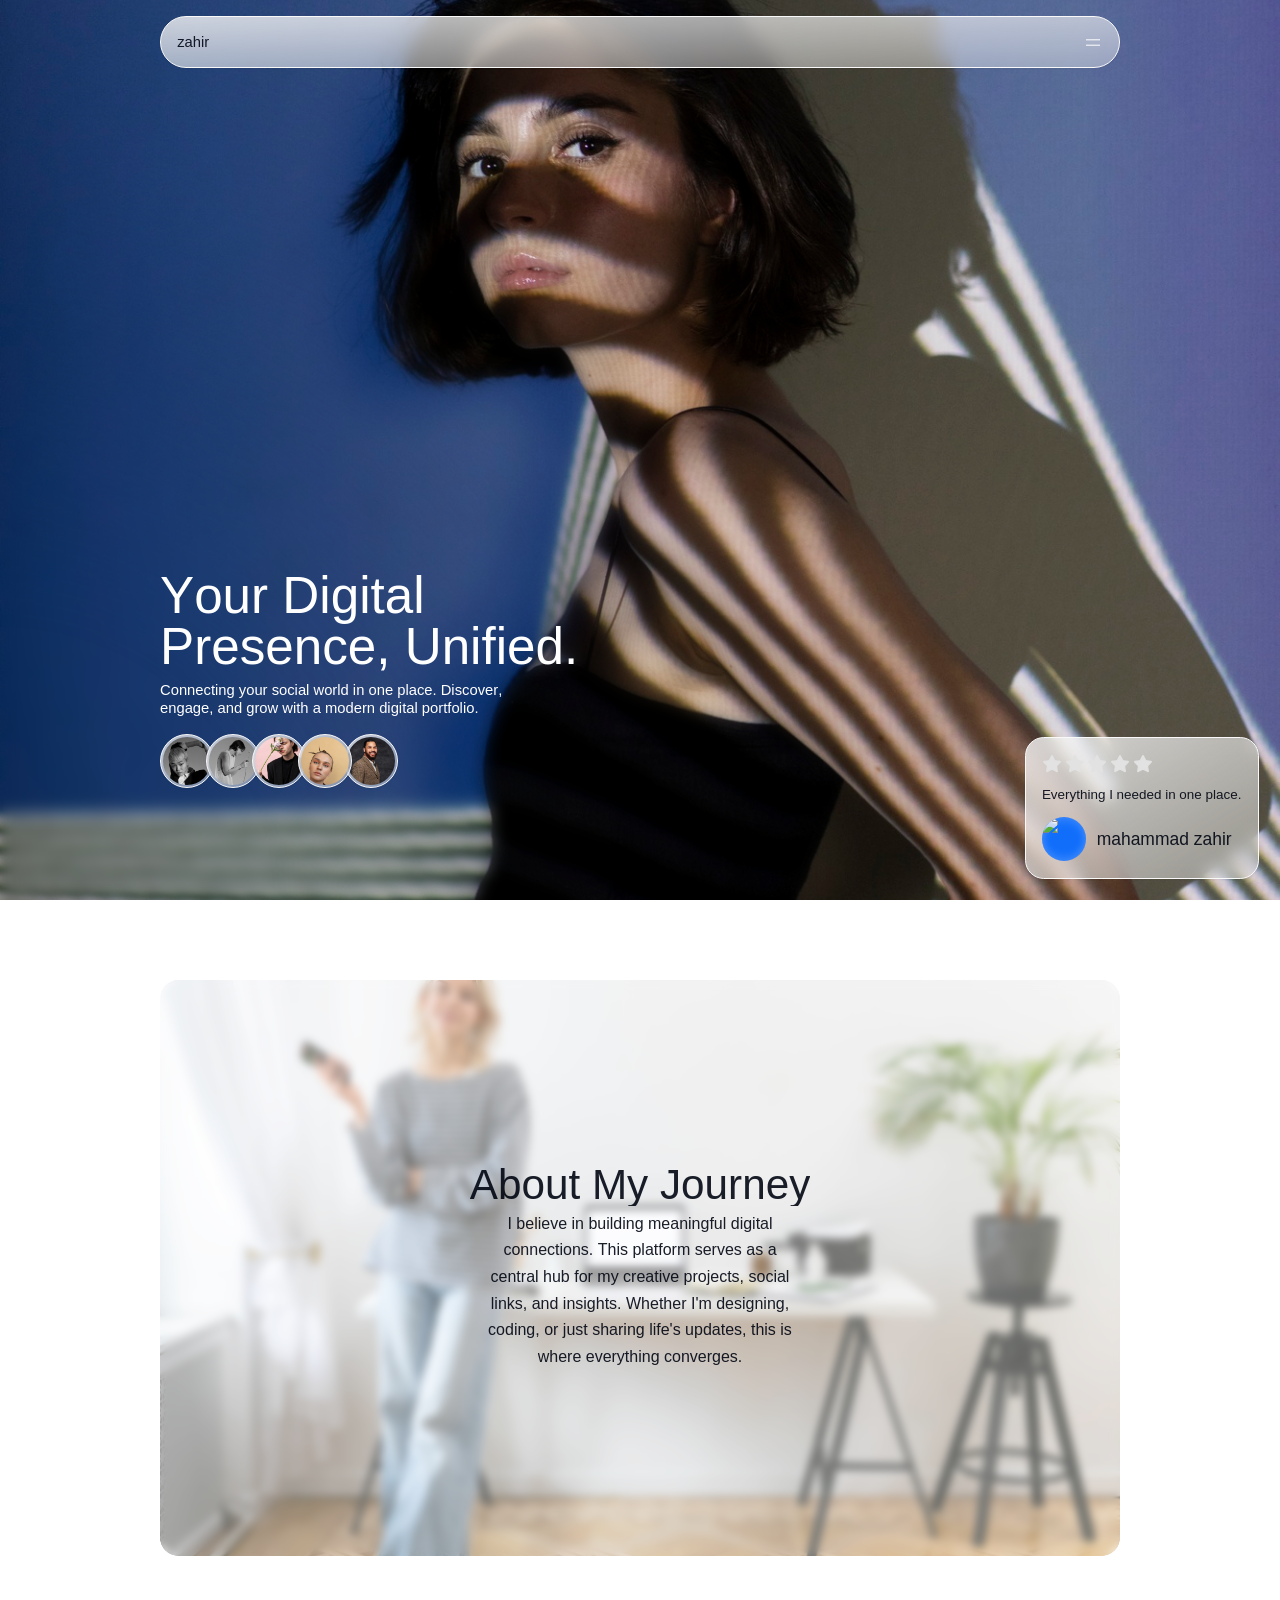
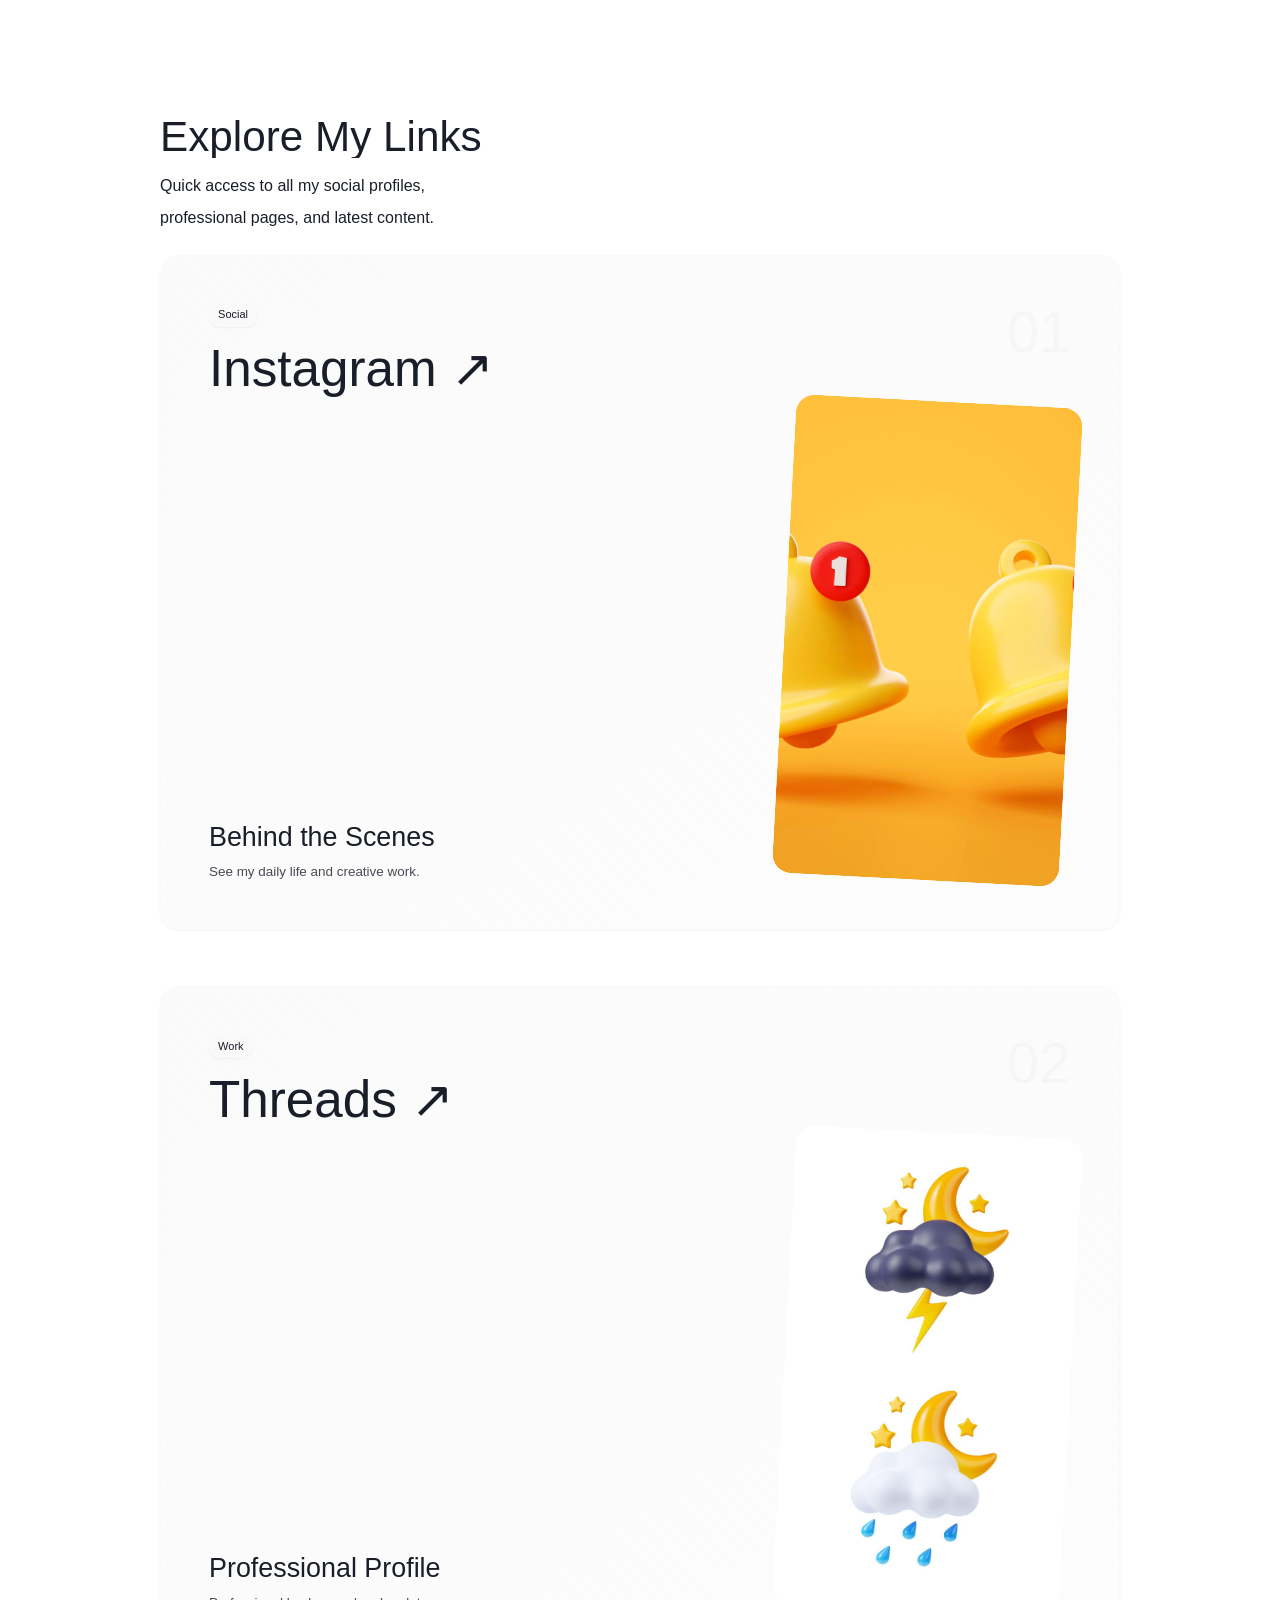
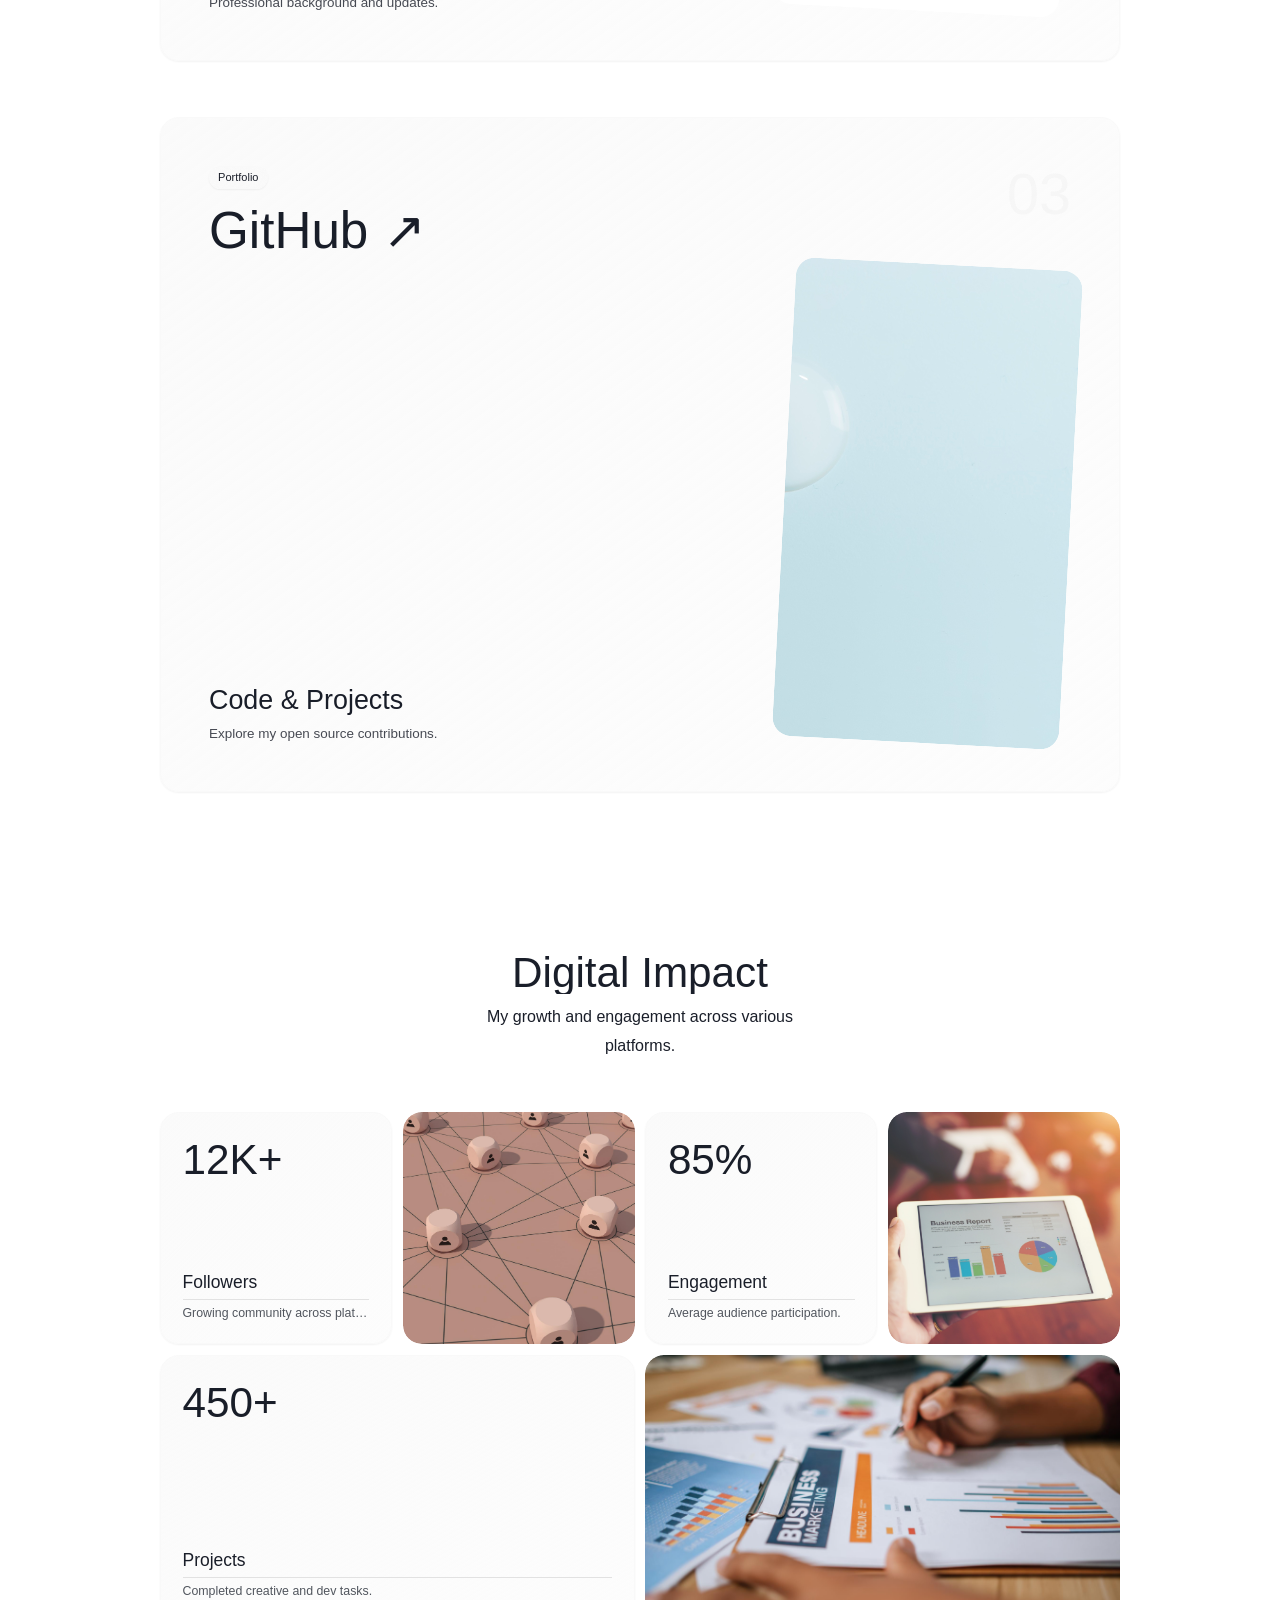
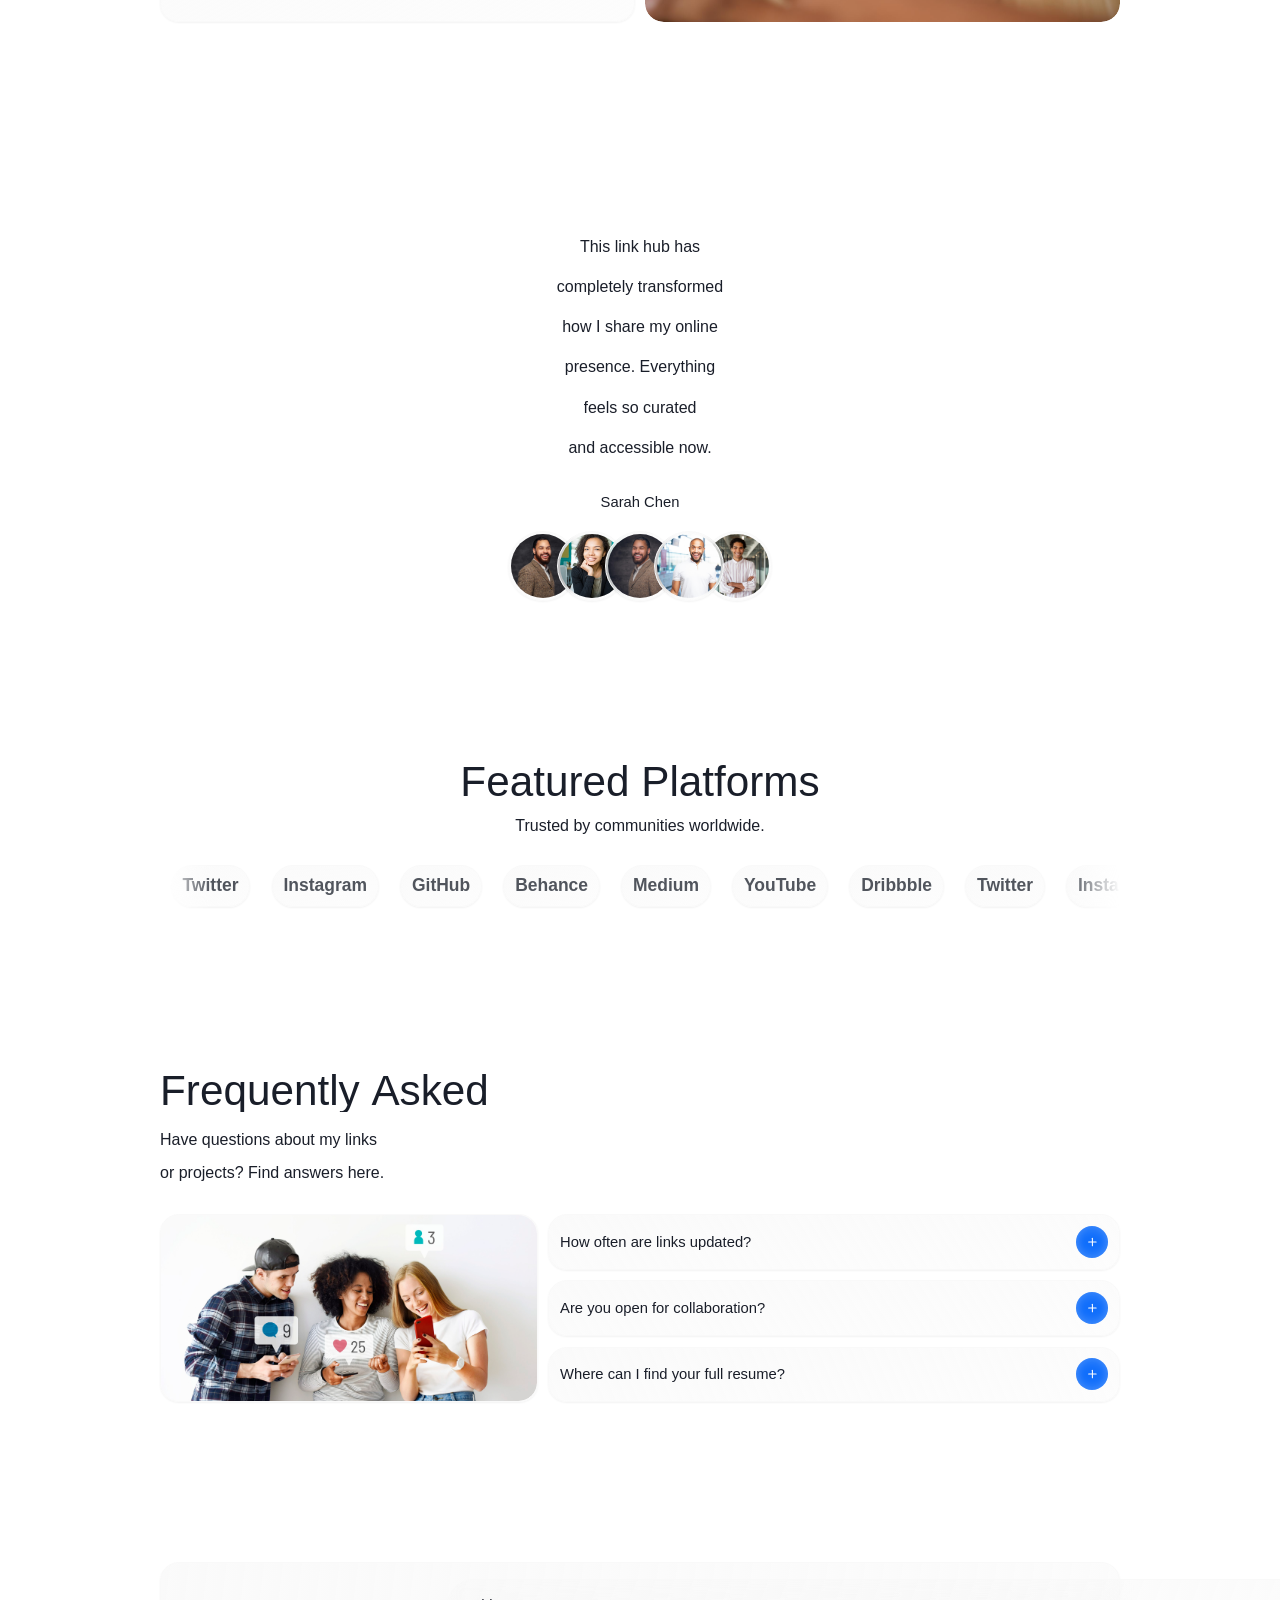
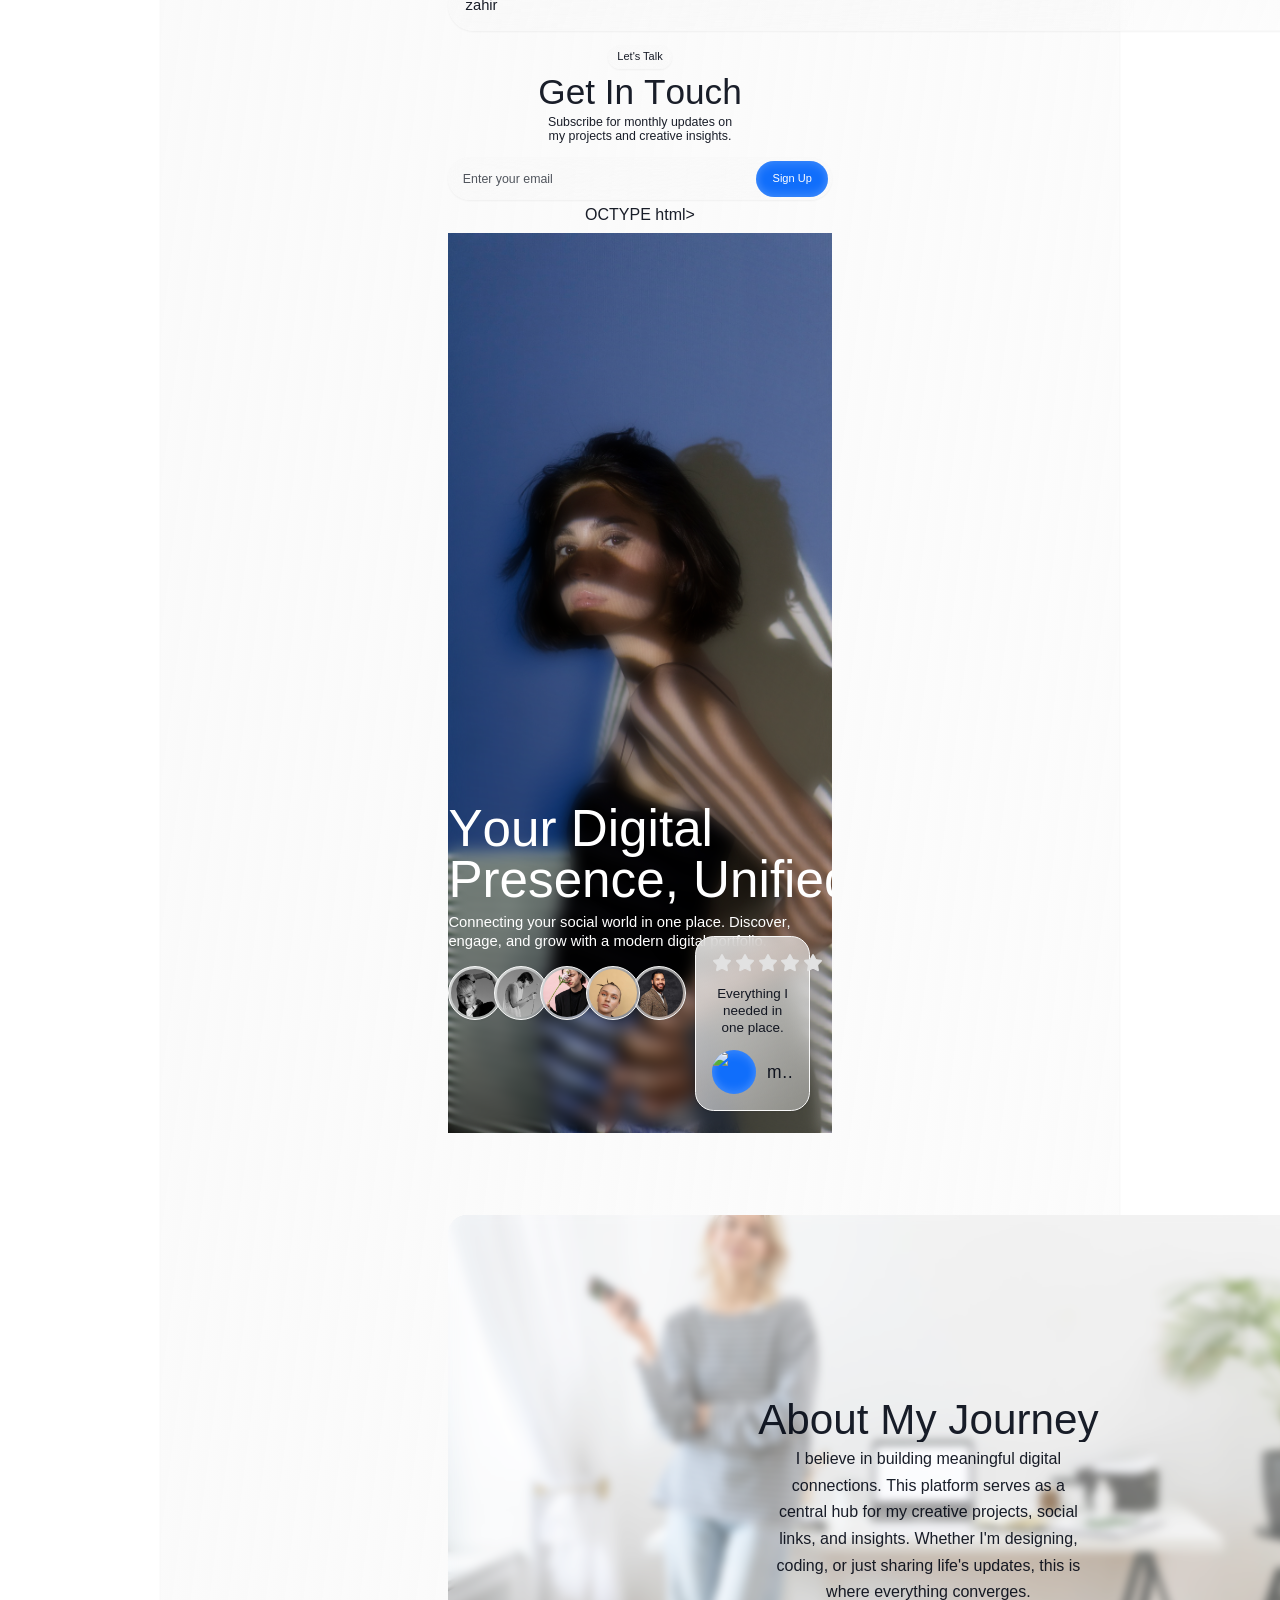
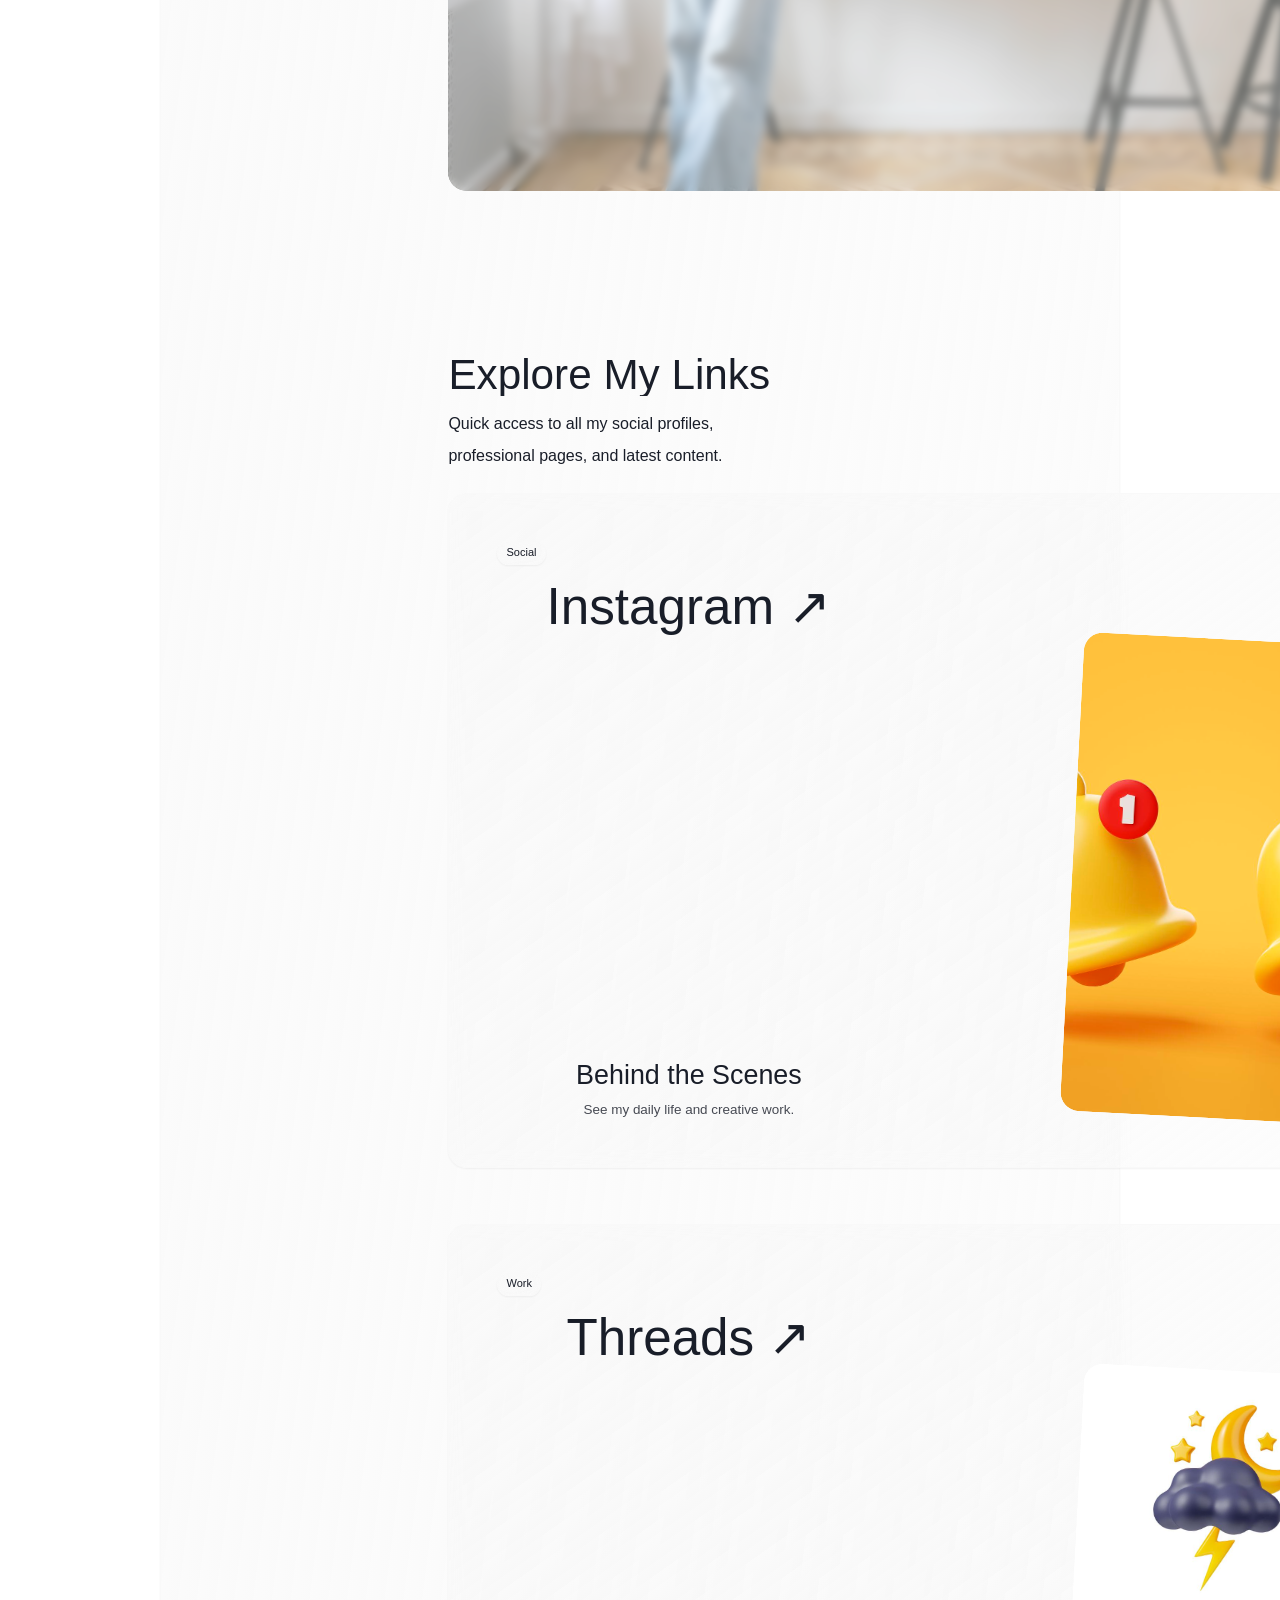
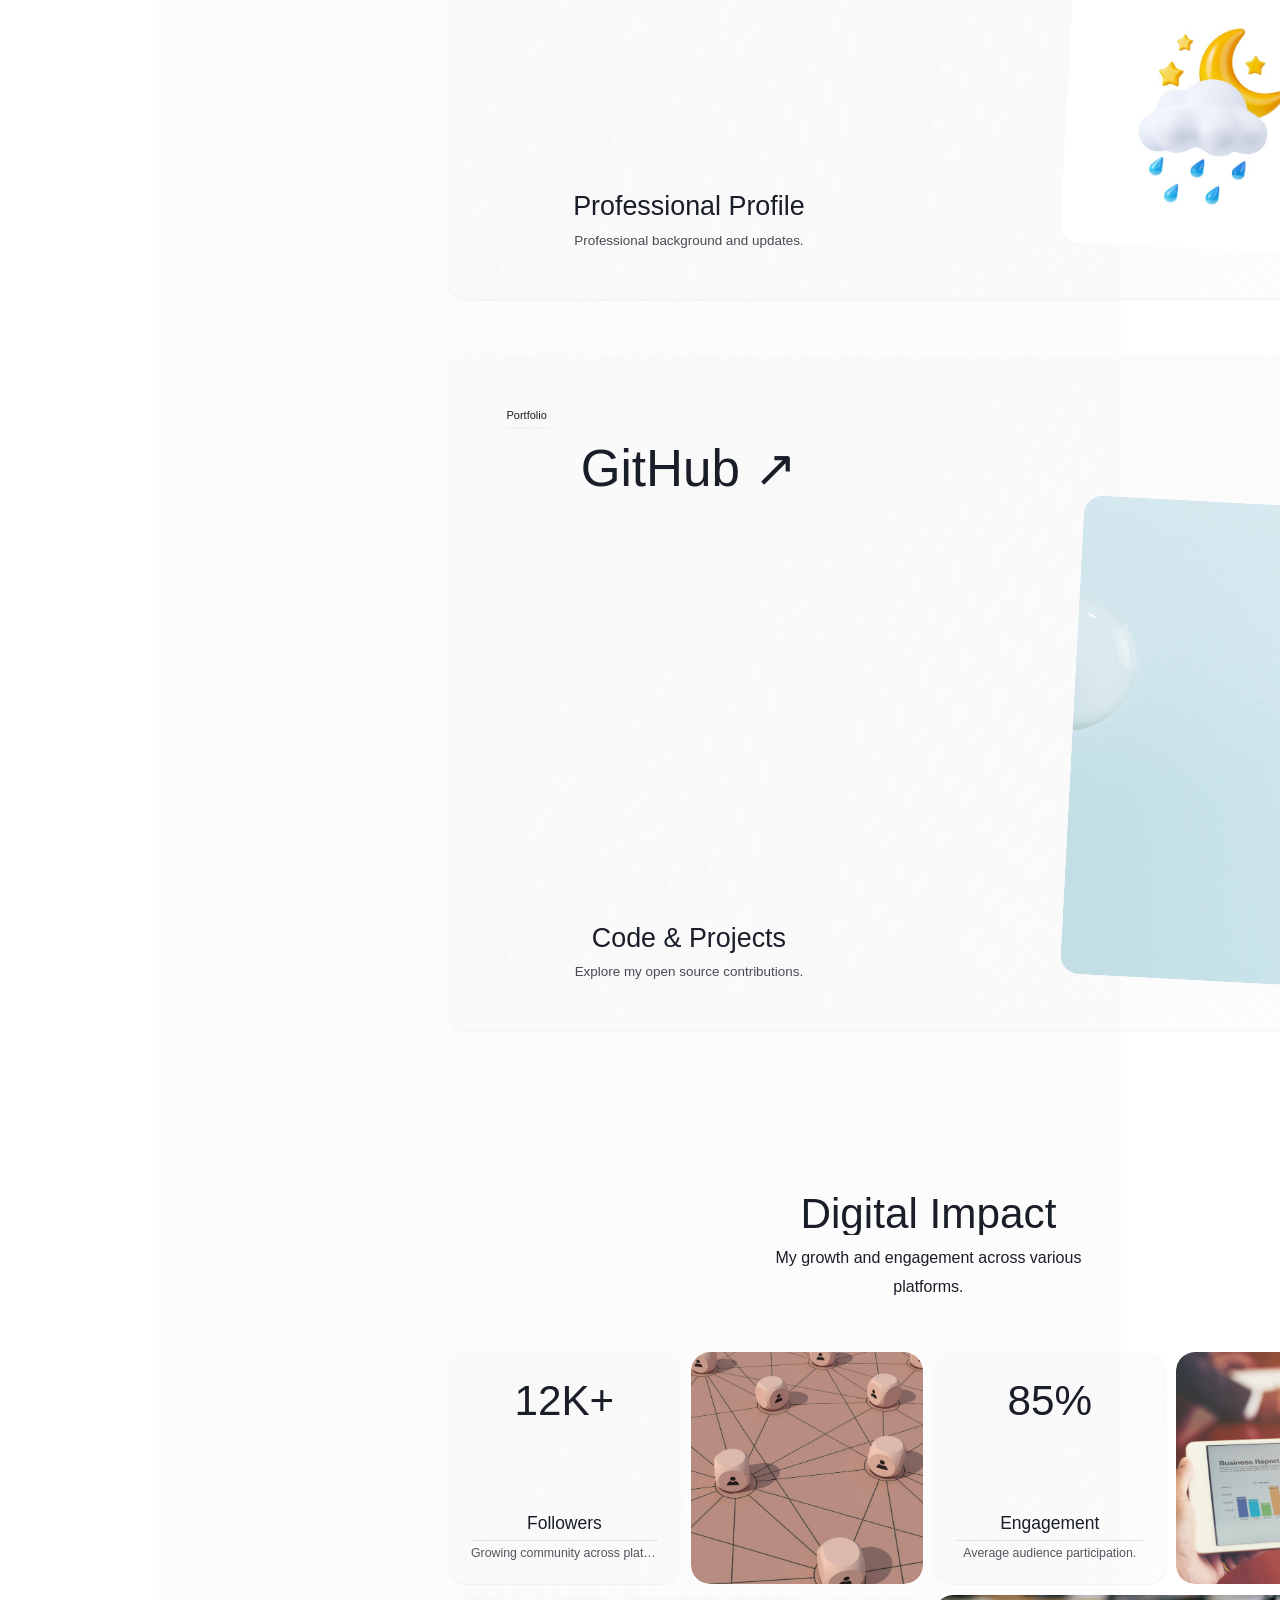
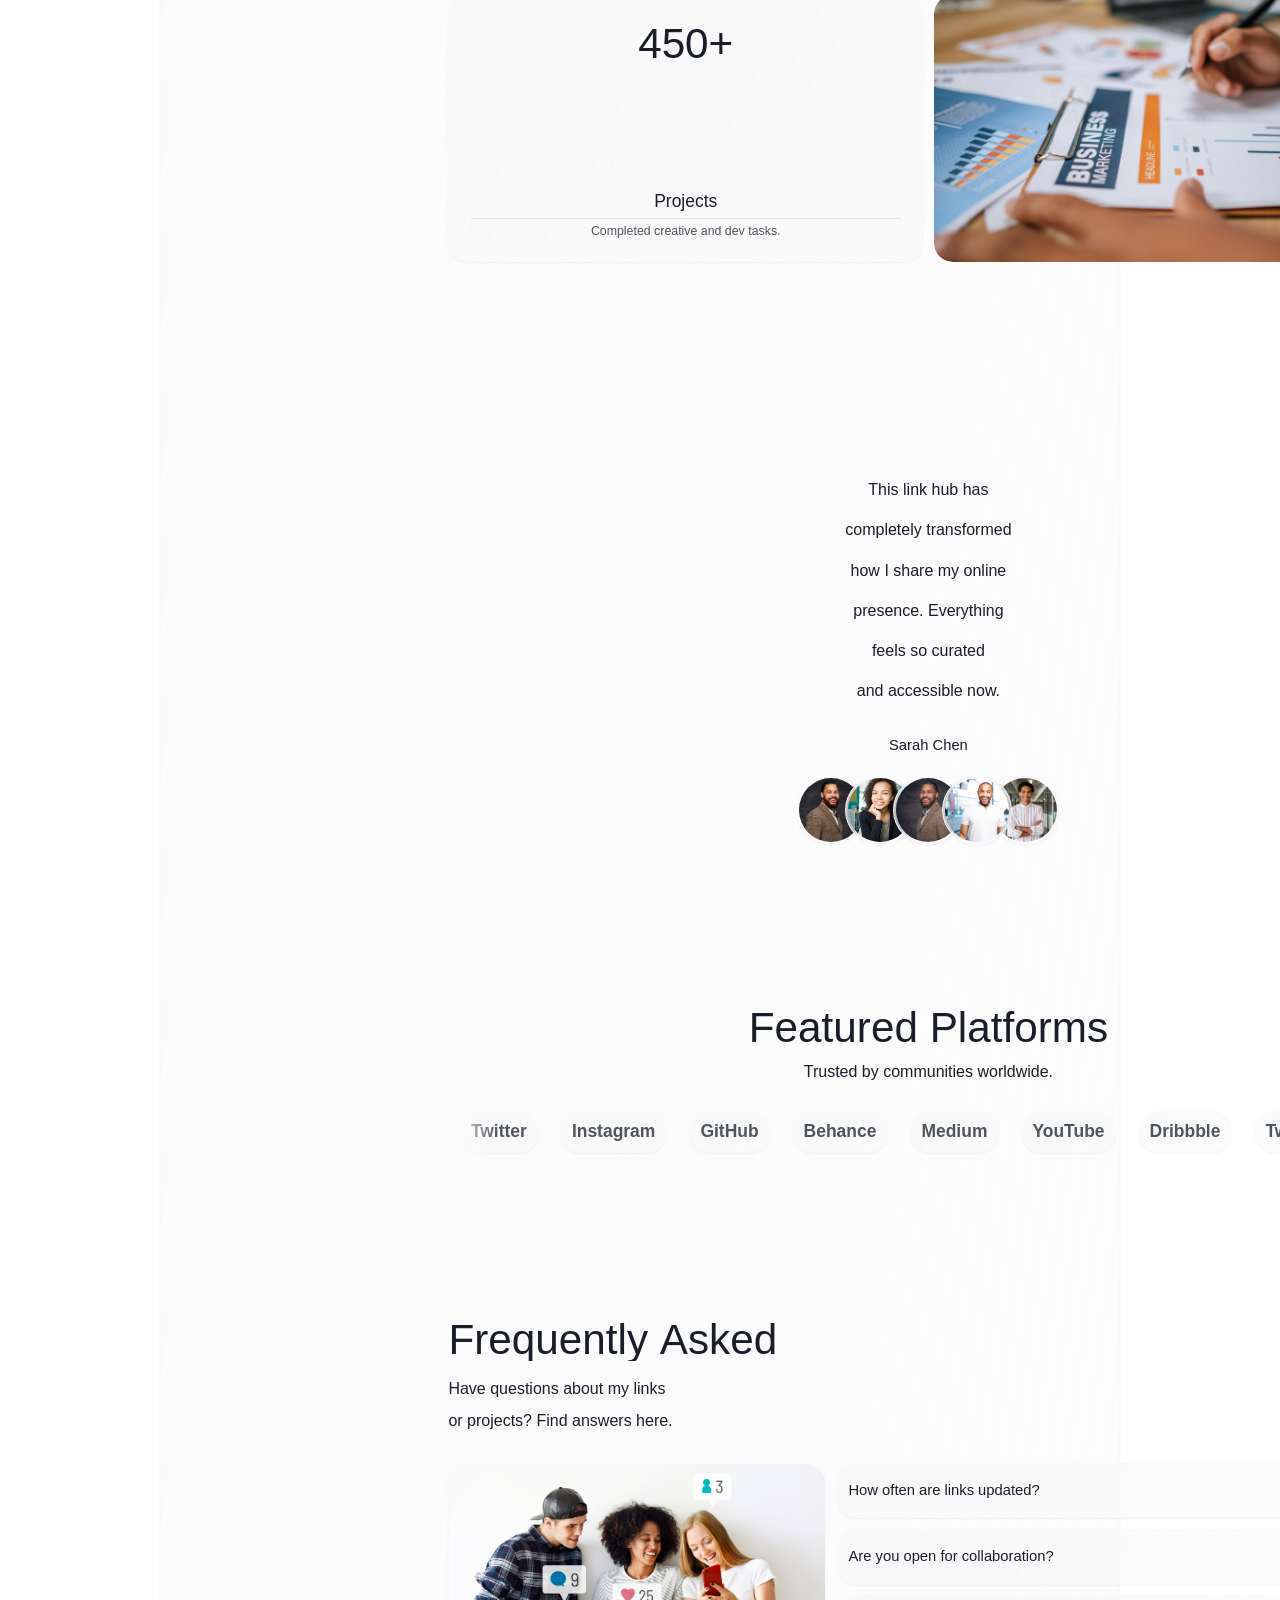
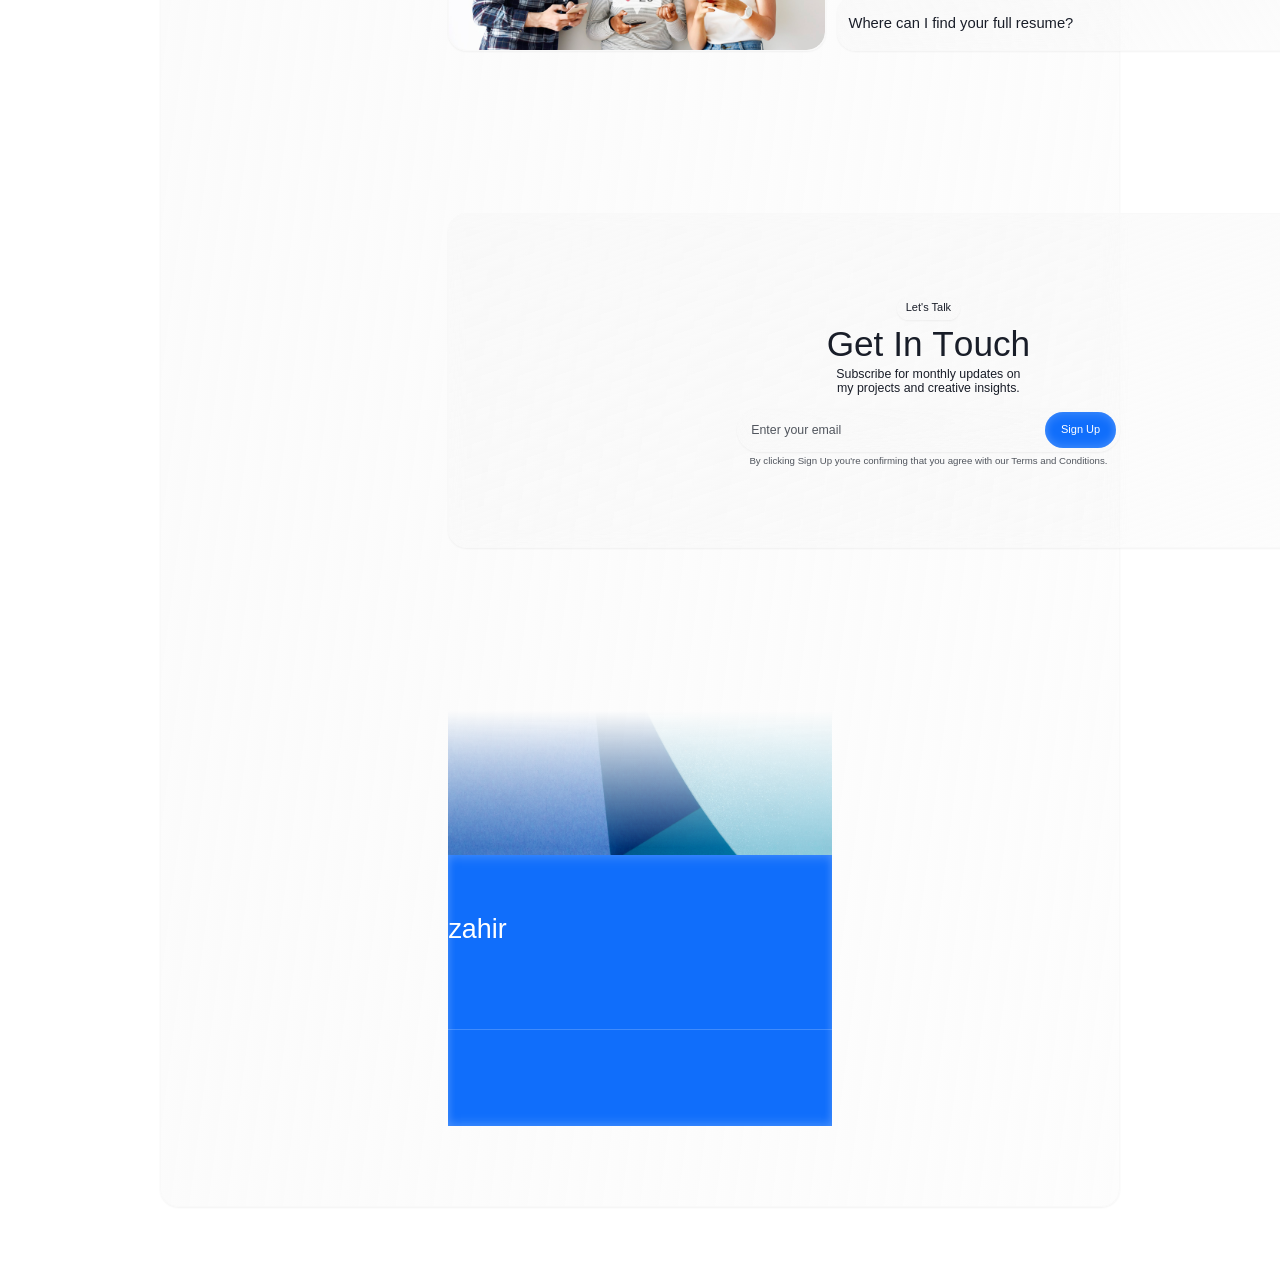
==== commit 17f9dd35: "Add files via upload" ====
--- a/index.html
+++ b/index.html
@@ -1,6 +1,6 @@
 <!DOCTYPE html>
 <!-- saved from url=(0104)https://webuild-dev.s3.eu-north-1.amazonaws.com/previews/76627378-74e4-471a-90d4-5008b507f720/index.html -->
-<html lang="en" class="lenis"><head><meta http-equiv="Content-Type" content="text/html; charset=UTF-8"><meta name="viewport" content="width=device-width, initial-scale=1"><link rel="preload" href="https://webuild-dev.s3.eu-north-1.amazonaws.com/previews/76627378-74e4-471a-90d4-5008b507f720/_next/static/media/5c285b27cdda1fe8-s.p.a62025f2.woff2" as="font" crossorigin="" type="font/woff2"><link rel="preload" href="https://webuild-dev.s3.eu-north-1.amazonaws.com/previews/76627378-74e4-471a-90d4-5008b507f720/_next/static/media/a343f882a40d2cc9-s.p.71e1367e.woff2" as="font" crossorigin="" type="font/woff2"><link rel="stylesheet" href="./f23f1712cb2497f5.css" data-precedence="next"><link rel="stylesheet" href="./e6260e8d94a514a3.css" data-precedence="next"><link rel="stylesheet" href="./732e09d67960479a.css" data-precedence="next"><link rel="preload" as="script" fetchpriority="low" href="./a30fbd329c17ae4e.js"><script src="./3a4bd522cf89ded6.js" async=""></script><script src="./9aa66735861e8e9b.js" async=""></script><script src="./7b7165fe882895b2.js" async=""></script><script src="./turbopack-2ebbe307a0227cc0.js" async=""></script><script src="./3dacf8ff4bb6504c.js" async=""></script><script src="./ca3649ef7b94ae2c.js" async=""></script><script src="./acca7c9a60be813e.js" async=""></script><script src="./ff1a16fafef87110.js" async=""></script><script src="./280f66710badcd78.js" async=""></script><script src="./6d04d032992fb6ac.js" async=""></script><script src="./7c6cf385071d9019.js" async=""></script><script src="./9a42fb5b4bdeaf4b.js" async=""></script><script src="./347c3977c8e96fa9.js" async=""></script><script src="./1aeea243a8b52dc8.js" async=""></script><script src="./3e4a72ce67395ba3.js" async=""></script><meta name="next-size-adjust" content=""><title>mahammad zahir</title><meta name="description" content="Your ultimate link hub to explore my creative projects, social profiles, and latest updates."><link rel="icon" href="https://webuild-dev.s3.eu-north-1.amazonaws.com/previews/76627378-74e4-471a-90d4-5008b507f720/favicon.ico?favicon.0b3bf435.ico" sizes="256x256" type="image/x-icon"><script src="./a6dad97d9634a72d.js" nomodule=""></script><style id="webild-inspector-styles">.webild-hover {  outline: 2px dashed #4d96ff80 !important;  border-radius: 0 !important;  outline-offset: 2px !important;  cursor: pointer !important;  transition: outline 0.15s ease !important;  background-color: #4d96ff05 !important;}.webild-selected {  outline: 2px solid #4d96ff !important;  outline-offset: 2px !important;  transition: outline 0.15s ease !important;  background-color: #4d96ff05 !important;  border-radius: 0 !important;}[contenteditable="true"].webild-selected {  outline: 2px solid #4d96ff !important;  background-color: #4d96ff05 !important;}img.webild-hover,img.webild-selected,video.webild-hover,video.webild-selected {  outline-offset: 2px !important;}.webild-element-type-label {  position: fixed !important;  z-index: 999999 !important;  background: #4d96ff !important;  color: white !important;  padding: 4px 8px !important;  font-size: 11px !important;  font-weight: 600 !important;  font-family: -apple-system, BlinkMacSystemFont, "Segoe UI", Roboto, sans-serif !important;  pointer-events: none !important;  white-space: nowrap !important;  box-shadow: 0 2px 8px rgba(0, 0, 0, 0.15) !important;  letter-spacing: 0.3px !important;  border: 1px solid #4d96ff20 !important;}.webild-element-type-label.label-top {  border-radius: 6px 6px 0 0 !important;}.webild-element-type-label.label-bottom {  border-radius: 0 0 6px 6px !important;}.webild-hover-overlay {  position: fixed !important;  background-color: #4d96ff15 !important;  pointer-events: none !important;  z-index: 999998 !important;  transition: all 0.15s ease !important;}</style><style type="text/css">.rfm-marquee-container {
+<html lang="en" class="lenis"><head><meta http-equiv="Content-Type" content="text/html; charset=UTF-8"><meta name="viewport" content="width=device-width, initial-scale=1"><link rel="preload" href="https://webuild-dev.s3.eu-north-1.amazonaws.com/previews/76627378-74e4-471a-90d4-5008b507f720/_next/static/media/5c285b27cdda1fe8-s.p.a62025f2.woff2" as="font" crossorigin="" type="font/woff2"><link rel="preload" href="https://webuild-dev.s3.eu-north-1.amazonaws.com/previews/76627378-74e4-471a-90d4-5008b507f720/_next/static/media/a343f882a40d2cc9-s.p.71e1367e.woff2" as="font" crossorigin="" type="font/woff2"><link rel="stylesheet" href="./f23f1712cb2497f5.css" data-precedence="next"><link rel="stylesheet" href="./e6260e8d94a514a3.css" data-precedence="next"><link rel="stylesheet" href="./732e09d67960479a.css" data-precedence="next"><link rel="preload" as="script" fetchpriority="low" href="./a30fbd329c17ae4e.js"><script src="./3a4bd522cf89ded6.js" async=""></script><script src="./9aa66735861e8e9b.js" async=""></script><script src="./7b7165fe882895b2.js" async=""></script><script src="./turbopack-2ebbe307a0227cc0.js" async=""></script><script src="./3dacf8ff4bb6504c.js" async=""></script><script src="./ca3649ef7b94ae2c.js" async=""></script><script src="./acca7c9a60be813e.js" async=""></script><script src="./ff1a16fafef87110.js" async=""></script><script src="./280f66710badcd78.js" async=""></script><script src="./6d04d032992fb6ac.js" async=""></script><script src="./7c6cf385071d9019.js" async=""></script><script src="./9a42fb5b4bdeaf4b.js" async=""></script><script src="./347c3977c8e96fa9.js" async=""></script><script src="./1aeea243a8b52dc8.js" async=""></script><script src="./3e4a72ce67395ba3.js" async=""></script><meta name="next-size-adjust" content=""><title>mahammad zahir</title><meta name="description" content="Your ultimate link hub to explore my creative projects, social profiles, and latest updates."><link rel="icon" href="https://webuild-dev.s3.eu-north-1.amazonaws.com/previews/76627378-74e4-471a-90d4-5008b507f720/favicon.ico?favicon.0b3bf435.ico" sizes="256x256" type="image/x-icon"><script src="./a6dad97d9634a72d.js" nomodule=""></script><style type="text/css">.rfm-marquee-container {
   overflow-x: hidden;
   display: flex;
   flex-direction: row;
@@ -71,7 +71,7 @@
 
 .rfm-child {
   transform: var(--transform);
-}</style><script src="./63ef22f5a02ab3ce.js"></script></head><body class="manrope_de7b2fa9-module__1ltb7q__variable dm_sans_d89fb377-module__B_rulq__variable antialiased"><div hidden=""><!--$--><!--/$--></div><button class="fixed z-[99999] bottom-6 right-6 w-[160px] h-[92px] cursor-pointer"><div class="w-full h-full"><canvas style="vertical-align: top; width: 160px; height: 92px;" width="160" height="92"></canvas></div></button><style>
+}</style><script src="./63ef22f5a02ab3ce.js"></script></head><body class="manrope_de7b2fa9-module__1ltb7q__variable dm_sans_d89fb377-module__B_rulq__variable antialiased"><div hidden=""><!--$--><!--/$--></div><style>
     :root {
       --theme-border-radius: var(--radius-full);
       --theme-border-radius-capped: var(--radius-xl);
@@ -187,1364 +187,193 @@
                     transition-transform duration-700 ease-[cubic-bezier(0.5,0.5,0,1)]
                     bg-background w-[40%] h-0.25 absolute
                     translate-y-1 hover:-translate-y-1
-                "></span></button></div></div></div></nav></div><div id="hero" data-section="hero"><section aria-label="Hero section" class="relative w-full h-svh overflow-hidden flex flex-col justify-end"><div class="absolute inset-0 w-full h-full"><img alt="" aria-hidden="true" loading="lazy" width="1920" height="1080" decoding="async" data-nimg="1" class="rounded-theme-capped w-full h-full object-cover !rounded-none" style="color:transparent" src="./beautiful-portrait-teenager-woman_23-2149453476.jpg"></div><div class="absolute z-10 backdrop-blur-sm opacity-100 pointer-events-auto select-none w-[150vw] h-[150vw] left-0 -translate-x-1/2 bottom-0 translate-y-1/2" style="mask-image:radial-gradient(circle, black 20%, transparent 70%)" aria-hidden="true"></div><div class="relative z-10 w-content-width mx-auto h-fit flex items-end pb-[var(--width-10)] md:pb-hero-page-padding"><div class="flex flex-col gap-3 md:gap-3 text-background w-full md:w-1/2"><h2 class="slide-text text-7xl 2xl:text-8xl font-medium text-balance text-left" style="font-kerning: none; text-rendering: optimizespeed; translate: none; rotate: none; scale: none; transform: translate(0px, 0px); opacity: 1;" aria-label="Your Digital Presence, Unified.">Your Digital Presence, Unified.</h2><p class="slide-text text-lg md:text-xl leading-tight text-left text-balance" style="font-kerning: none; text-rendering: optimizespeed; translate: none; rotate: none; scale: none; transform: translate(0px, 0px); opacity: 1;" aria-label="Connecting your social world in one place. Discover, engage, and grow with a modern digital portfolio.">Connecting your social world in one place. Discover, engage, and grow with a modern digital portfolio.</p><div role="group" aria-label="User avatars" class="relative z-1 flex items-center gap-3 mt-3"><div class="flex items-center"><div class="relative card p-0.5 rounded-theme z-[5]"><div class="relative z-1 h-12 w-auto aspect-square rounded-theme overflow-hidden"><img alt="Medium shot man wearing suit black and white" loading="lazy" decoding="async" data-nimg="fill" class="w-full h-full object-cover" style="position:absolute;height:100%;width:100%;left:0;top:0;right:0;bottom:0;color:transparent" src="./medium-shot-man-wearing-suit-black-white_23-2149411390.jpg"></div></div><div class="relative card p-0.5 rounded-theme -ml-3 z-[4]"><div class="relative z-1 h-12 w-auto aspect-square rounded-theme overflow-hidden"><img alt="Model posing with plant medium shot" loading="lazy" decoding="async" data-nimg="fill" class="w-full h-full object-cover" style="position:absolute;height:100%;width:100%;left:0;top:0;right:0;bottom:0;color:transparent" src="./model-posing-with-plant-medium-shot_23-2149411346.jpg"></div></div><div class="relative card p-0.5 rounded-theme -ml-3 z-[3]"><div class="relative z-1 h-12 w-auto aspect-square rounded-theme overflow-hidden"><img alt="Portrait of sensitive man" loading="lazy" decoding="async" data-nimg="fill" class="w-full h-full object-cover" style="position:absolute;height:100%;width:100%;left:0;top:0;right:0;bottom:0;color:transparent" src="./portrait-sensitive-man_23-2149444508.jpg"></div></div><div class="relative card p-0.5 rounded-theme -ml-3 z-[2]"><div class="relative z-1 h-12 w-auto aspect-square rounded-theme overflow-hidden"><img alt="Beautiful woman with trendy hairstyle" loading="lazy" decoding="async" data-nimg="fill" class="w-full h-full object-cover" style="position:absolute;height:100%;width:100%;left:0;top:0;right:0;bottom:0;color:transparent" src="./beautiful-woman-with-trendy-hairstyle_23-2149406037.jpg"></div></div><div class="relative card p-0.5 rounded-theme -ml-3 z-[1]"><div class="relative z-1 h-12 w-auto aspect-square rounded-theme overflow-hidden"><img alt="portrait professional smile" loading="lazy" decoding="async" data-nimg="fill" class="w-full h-full object-cover" style="position:absolute;height:100%;width:100%;left:0;top:0;right:0;bottom:0;color:transparent" src="./smiling-handsome-bearded-african-american-businessman-brown-classic-jacket-isolated-dark-background_613910-6626.jpg"></div></div></div></div></div></div><div class="flex absolute! z-10 bottom-4 left-4 right-4 md:left-auto md:bottom-8 md:right-8 md:max-w-3/10 2xl:max-w-25/100 card rounded-theme-capped p-4 md:p-6 flex-col justify-between gap-4 md:gap-5"><div class="flex flex-col gap-5"><div class="flex flex-col gap-5 items-start"><div class="relative z-1 flex gap-1"><svg xmlns="http://www.w3.org/2000/svg" width="24" height="24" viewBox="0 0 24 24" fill="none" stroke="currentColor" stroke-width="1.5" stroke-linecap="round" stroke-linejoin="round" class="lucide lucide-star h-5 w-auto text-accent fill-accent" aria-hidden="true"><path d="M11.525 2.295a.53.53 0 0 1 .95 0l2.31 4.679a2.123 2.123 0 0 0 1.595 1.16l5.166.756a.53.53 0 0 1 .294.904l-3.736 3.638a2.123 2.123 0 0 0-.611 1.878l.882 5.14a.53.53 0 0 1-.771.56l-4.618-2.428a2.122 2.122 0 0 0-1.973 0L6.396 21.01a.53.53 0 0 1-.77-.56l.881-5.139a2.122 2.122 0 0 0-.611-1.879L2.16 9.795a.53.53 0 0 1 .294-.906l5.165-.755a2.122 2.122 0 0 0 1.597-1.16z"></path></svg><svg xmlns="http://www.w3.org/2000/svg" width="24" height="24" viewBox="0 0 24 24" fill="none" stroke="currentColor" stroke-width="1.5" stroke-linecap="round" stroke-linejoin="round" class="lucide lucide-star h-5 w-auto text-accent fill-accent" aria-hidden="true"><path d="M11.525 2.295a.53.53 0 0 1 .95 0l2.31 4.679a2.123 2.123 0 0 0 1.595 1.16l5.166.756a.53.53 0 0 1 .294.904l-3.736 3.638a2.123 2.123 0 0 0-.611 1.878l.882 5.14a.53.53 0 0 1-.771.56l-4.618-2.428a2.122 2.122 0 0 0-1.973 0L6.396 21.01a.53.53 0 0 1-.77-.56l.881-5.139a2.122 2.122 0 0 0-.611-1.879L2.16 9.795a.53.53 0 0 1 .294-.906l5.165-.755a2.122 2.122 0 0 0 1.597-1.16z"></path></svg><svg xmlns="http://www.w3.org/2000/svg" width="24" height="24" viewBox="0 0 24 24" fill="none" stroke="currentColor" stroke-width="1.5" stroke-linecap="round" stroke-linejoin="round" class="lucide lucide-star h-5 w-auto text-accent fill-accent" aria-hidden="true"><path d="M11.525 2.295a.53.53 0 0 1 .95 0l2.31 4.679a2.123 2.123 0 0 0 1.595 1.16l5.166.756a.53.53 0 0 1 .294.904l-3.736 3.638a2.123 2.123 0 0 0-.611 1.878l.882 5.14a.53.53 0 0 1-.771.56l-4.618-2.428a2.122 2.122 0 0 0-1.973 0L6.396 21.01a.53.53 0 0 1-.77-.56l.881-5.139a2.122 2.122 0 0 0-.611-1.879L2.16 9.795a.53.53 0 0 1 .294-.906l5.165-.755a2.122 2.122 0 0 0 1.597-1.16z"></path></svg><svg xmlns="http://www.w3.org/2000/svg" width="24" height="24" viewBox="0 0 24 24" fill="none" stroke="currentColor" stroke-width="1.5" stroke-linecap="round" stroke-linejoin="round" class="lucide lucide-star h-5 w-auto text-accent fill-accent" aria-hidden="true"><path d="M11.525 2.295a.53.53 0 0 1 .95 0l2.31 4.679a2.123 2.123 0 0 0 1.595 1.16l5.166.756a.53.53 0 0 1 .294.904l-3.736 3.638a2.123 2.123 0 0 0-.611 1.878l.882 5.14a.53.53 0 0 1-.771.56l-4.618-2.428a2.122 2.122 0 0 0-1.973 0L6.396 21.01a.53.53 0 0 1-.77-.56l.881-5.139a2.122 2.122 0 0 0-.611-1.879L2.16 9.795a.53.53 0 0 1 .294-.906l5.165-.755a2.122 2.122 0 0 0 1.597-1.16z"></path></svg><svg xmlns="http://www.w3.org/2000/svg" width="24" height="24" viewBox="0 0 24 24" fill="none" stroke="currentColor" stroke-width="1.5" stroke-linecap="round" stroke-linejoin="round" class="lucide lucide-star h-5 w-auto text-accent fill-accent" aria-hidden="true"><path d="M11.525 2.295a.53.53 0 0 1 .95 0l2.31 4.679a2.123 2.123 0 0 0 1.595 1.16l5.166.756a.53.53 0 0 1 .294.904l-3.736 3.638a2.123 2.123 0 0 0-.611 1.878l.882 5.14a.53.53 0 0 1-.771.56l-4.618-2.428a2.122 2.122 0 0 0-1.973 0L6.396 21.01a.53.53 0 0 1-.77-.56l.881-5.139a2.122 2.122 0 0 0-.611-1.879L2.16 9.795a.53.53 0 0 1 .294-.906l5.165-.755a2.122 2.122 0 0 0 1.597-1.16z"></path></svg></div><p class="relative z-1 text-lg leading-tight text-foreground">Everything I needed in one place.</p></div><div class="relative z-1 flex items-center gap-4"><div class="relative shrink-0 h-11 w-fit aspect-square rounded-theme flex items-center justify-center primary-button overflow-hidden"><img alt="minimalist portrait modern photography" aria-hidden="false" loading="lazy" width="800" height="800" decoding="async" data-nimg="1" class="absolute inset-0 w-full h-full object-cover" src="http://img.b2bpic.net/free-photo/3d-render-night-weather-icons-crescent-stars_107791-17714.jpg?_wi=1" style="color: transparent;"></div><div class="w-full min-w-0 flex flex-col gap-0"><h3 class="text-2xl font-medium leading-[1.15] truncate text-foreground">mahammad zahir</h3><p class="text-sm leading-[1.15] text-foreground"></p></div></div></div></div></section></div><div id="about" data-section="about"><section aria-label="About section" class="relative py-20 w-full"><div class="relative w-content-width mx-auto rounded-theme-capped overflow-hidden flex items-center justify-center py-8 md:py-12"><div class="absolute inset-0"><img alt="" aria-hidden="true" loading="lazy" width="1920" height="1080" decoding="async" data-nimg="1" class="rounded-theme-capped w-full h-full object-cover" style="color:transparent" src="./woman-working-from-home_23-2148916095.jpg"><div class="absolute inset-0 bg-background/40 backdrop-blur-xs pointer-events-none select-none"></div></div><div class="relative z-10 w-content-width min-h-100 md:min-h-120 px-5 py-10 md:w-45 mx-auto flex items-center justify-center"><div class="items-center text-center flex flex-col gap-3 md:gap-1"><h2 class="slide-text text-center text-6xl font-medium text-balance" style="font-kerning:none;text-rendering:optimizeSpeed" aria-label="About My Journey"><div class="slide-line" aria-hidden="true" style="position: relative; display: block; text-align: center; overflow: hidden;"><div class="slide-word" aria-hidden="true" style="position: relative; display: inline-block; white-space: nowrap;"><div class="slide-char" aria-hidden="true" style="position: relative; display: inline-block; translate: none; rotate: none; scale: none; transform: translate(0%, 50%); opacity: 0;">A</div><div class="slide-char" aria-hidden="true" style="position: relative; display: inline-block; translate: none; rotate: none; scale: none; transform: translate(0%, 50%); opacity: 0;">b</div><div class="slide-char" aria-hidden="true" style="position: relative; display: inline-block; translate: none; rotate: none; scale: none; transform: translate(0%, 50%); opacity: 0;">o</div><div class="slide-char" aria-hidden="true" style="position: relative; display: inline-block; translate: none; rotate: none; scale: none; transform: translate(0%, 50%); opacity: 0;">u</div><div class="slide-char" aria-hidden="true" style="position: relative; display: inline-block; translate: none; rotate: none; scale: none; transform: translate(0%, 50%); opacity: 0;">t</div></div> <div class="slide-word" aria-hidden="true" style="position: relative; display: inline-block; white-space: nowrap;"><div class="slide-char" aria-hidden="true" style="position: relative; display: inline-block; translate: none; rotate: none; scale: none; transform: translate(0%, 50%); opacity: 0;">M</div><div class="slide-char" aria-hidden="true" style="position: relative; display: inline-block; translate: none; rotate: none; scale: none; transform: translate(0%, 50%); opacity: 0;">y</div></div> <div class="slide-word" aria-hidden="true" style="position: relative; display: inline-block; white-space: nowrap;"><div class="slide-char" aria-hidden="true" style="position: relative; display: inline-block; translate: none; rotate: none; scale: none; transform: translate(0%, 50%); opacity: 0;">J</div><div class="slide-char" aria-hidden="true" style="position: relative; display: inline-block; translate: none; rotate: none; scale: none; transform: translate(0%, 50%); opacity: 0;">o</div><div class="slide-char" aria-hidden="true" style="position: relative; display: inline-block; translate: none; rotate: none; scale: none; transform: translate(0%, 50%); opacity: 0;">u</div><div class="slide-char" aria-hidden="true" style="position: relative; display: inline-block; translate: none; rotate: none; scale: none; transform: translate(0%, 50%); opacity: 0;">r</div><div class="slide-char" aria-hidden="true" style="position: relative; display: inline-block; translate: none; rotate: none; scale: none; transform: translate(0%, 50%); opacity: 0;">n</div><div class="slide-char" aria-hidden="true" style="position: relative; display: inline-block; translate: none; rotate: none; scale: none; transform: translate(0%, 50%); opacity: 0;">e</div><div class="slide-char" aria-hidden="true" style="position: relative; display: inline-block; translate: none; rotate: none; scale: none; transform: translate(0%, 50%); opacity: 0;">y</div></div></div></h2><p class="slide-text text-center text-base md:text-lg leading-[1.2]" style="font-kerning:none;text-rendering:optimizeSpeed" aria-label="I believe in building meaningful digital connections. This platform serves as a central hub for my creative projects, social links, and insights. Whether I&#39;m designing, coding, or just sharing life&#39;s updates, this is where everything converges."><div class="slide-line" aria-hidden="true" style="position: relative; display: block; text-align: center; overflow: hidden;"><div class="slide-word" aria-hidden="true" style="position: relative; display: inline-block; white-space: nowrap; translate: none; rotate: none; scale: none; transform: translate(0%, 50%); opacity: 0;">I</div> <div class="slide-word" aria-hidden="true" style="position: relative; display: inline-block; white-space: nowrap; translate: none; rotate: none; scale: none; transform: translate(0%, 50%); opacity: 0;">believe</div> <div class="slide-word" aria-hidden="true" style="position: relative; display: inline-block; white-space: nowrap; translate: none; rotate: none; scale: none; transform: translate(0%, 50%); opacity: 0;">in</div> <div class="slide-word" aria-hidden="true" style="position: relative; display: inline-block; white-space: nowrap; translate: none; rotate: none; scale: none; transform: translate(0%, 50%); opacity: 0;">building</div> <div class="slide-word" aria-hidden="true" style="position: relative; display: inline-block; white-space: nowrap; translate: none; rotate: none; scale: none; transform: translate(0%, 50%); opacity: 0;">meaningful</div> <div class="slide-word" aria-hidden="true" style="position: relative; display: inline-block; white-space: nowrap; translate: none; rotate: none; scale: none; transform: translate(0%, 50%); opacity: 0;">digital</div> </div><div class="slide-line" aria-hidden="true" style="position: relative; display: block; text-align: center; overflow: hidden;"><div class="slide-word" aria-hidden="true" style="position: relative; display: inline-block; white-space: nowrap; translate: none; rotate: none; scale: none; transform: translate(0%, 50%); opacity: 0;">connections.</div> <div class="slide-word" aria-hidden="true" style="position: relative; display: inline-block; white-space: nowrap; translate: none; rotate: none; scale: none; transform: translate(0%, 50%); opacity: 0;">This</div> <div class="slide-word" aria-hidden="true" style="position: relative; display: inline-block; white-space: nowrap; translate: none; rotate: none; scale: none; transform: translate(0%, 50%); opacity: 0;">platform</div> <div class="slide-word" aria-hidden="true" style="position: relative; display: inline-block; white-space: nowrap; translate: none; rotate: none; scale: none; transform: translate(0%, 50%); opacity: 0;">serves</div> <div class="slide-word" aria-hidden="true" style="position: relative; display: inline-block; white-space: nowrap; translate: none; rotate: none; scale: none; transform: translate(0%, 50%); opacity: 0;">as</div> <div class="slide-word" aria-hidden="true" style="position: relative; display: inline-block; white-space: nowrap; translate: none; rotate: none; scale: none; transform: translate(0%, 50%); opacity: 0;">a</div> </div><div class="slide-line" aria-hidden="true" style="position: relative; display: block; text-align: center; overflow: hidden;"><div class="slide-word" aria-hidden="true" style="position: relative; display: inline-block; white-space: nowrap; translate: none; rotate: none; scale: none; transform: translate(0%, 50%); opacity: 0;">central</div> <div class="slide-word" aria-hidden="true" style="position: relative; display: inline-block; white-space: nowrap; translate: none; rotate: none; scale: none; transform: translate(0%, 50%); opacity: 0;">hub</div> <div class="slide-word" aria-hidden="true" style="position: relative; display: inline-block; white-space: nowrap; translate: none; rotate: none; scale: none; transform: translate(0%, 50%); opacity: 0;">for</div> <div class="slide-word" aria-hidden="true" style="position: relative; display: inline-block; white-space: nowrap; translate: none; rotate: none; scale: none; transform: translate(0%, 50%); opacity: 0;">my</div> <div class="slide-word" aria-hidden="true" style="position: relative; display: inline-block; white-space: nowrap; translate: none; rotate: none; scale: none; transform: translate(0%, 50%); opacity: 0;">creative</div> <div class="slide-word" aria-hidden="true" style="position: relative; display: inline-block; white-space: nowrap; translate: none; rotate: none; scale: none; transform: translate(0%, 50%); opacity: 0;">projects,</div> <div class="slide-word" aria-hidden="true" style="position: relative; display: inline-block; white-space: nowrap; translate: none; rotate: none; scale: none; transform: translate(0%, 50%); opacity: 0;">social</div> </div><div class="slide-line" aria-hidden="true" style="position: relative; display: block; text-align: center; overflow: hidden;"><div class="slide-word" aria-hidden="true" style="position: relative; display: inline-block; white-space: nowrap; translate: none; rotate: none; scale: none; transform: translate(0%, 50%); opacity: 0;">links,</div> <div class="slide-word" aria-hidden="true" style="position: relative; display: inline-block; white-space: nowrap; translate: none; rotate: none; scale: none; transform: translate(0%, 50%); opacity: 0;">and</div> <div class="slide-word" aria-hidden="true" style="position: relative; display: inline-block; white-space: nowrap; translate: none; rotate: none; scale: none; transform: translate(0%, 50%); opacity: 0;">insights.</div> <div class="slide-word" aria-hidden="true" style="position: relative; display: inline-block; white-space: nowrap; translate: none; rotate: none; scale: none; transform: translate(0%, 50%); opacity: 0;">Whether</div> <div class="slide-word" aria-hidden="true" style="position: relative; display: inline-block; white-space: nowrap; translate: none; rotate: none; scale: none; transform: translate(0%, 50%); opacity: 0;">I'm</div> <div class="slide-word" aria-hidden="true" style="position: relative; display: inline-block; white-space: nowrap; translate: none; rotate: none; scale: none; transform: translate(0%, 50%); opacity: 0;">designing,</div> </div><div class="slide-line" aria-hidden="true" style="position: relative; display: block; text-align: center; overflow: hidden;"><div class="slide-word" aria-hidden="true" style="position: relative; display: inline-block; white-space: nowrap; translate: none; rotate: none; scale: none; transform: translate(0%, 50%); opacity: 0;">coding,</div> <div class="slide-word" aria-hidden="true" style="position: relative; display: inline-block; white-space: nowrap; translate: none; rotate: none; scale: none; transform: translate(0%, 50%); opacity: 0;">or</div> <div class="slide-word" aria-hidden="true" style="position: relative; display: inline-block; white-space: nowrap; translate: none; rotate: none; scale: none; transform: translate(0%, 50%); opacity: 0;">just</div> <div class="slide-word" aria-hidden="true" style="position: relative; display: inline-block; white-space: nowrap; translate: none; rotate: none; scale: none; transform: translate(0%, 50%); opacity: 0;">sharing</div> <div class="slide-word" aria-hidden="true" style="position: relative; display: inline-block; white-space: nowrap; translate: none; rotate: none; scale: none; transform: translate(0%, 50%); opacity: 0;">life's</div> <div class="slide-word" aria-hidden="true" style="position: relative; display: inline-block; white-space: nowrap; translate: none; rotate: none; scale: none; transform: translate(0%, 50%); opacity: 0;">updates,</div> <div class="slide-word" aria-hidden="true" style="position: relative; display: inline-block; white-space: nowrap; translate: none; rotate: none; scale: none; transform: translate(0%, 50%); opacity: 0;">this</div> <div class="slide-word" aria-hidden="true" style="position: relative; display: inline-block; white-space: nowrap; translate: none; rotate: none; scale: none; transform: translate(0%, 50%); opacity: 0;">is</div> </div><div class="slide-line" aria-hidden="true" style="position: relative; display: block; text-align: center; overflow: hidden;"><div class="slide-word" aria-hidden="true" style="position: relative; display: inline-block; white-space: nowrap; translate: none; rotate: none; scale: none; transform: translate(0%, 50%); opacity: 0;">where</div> <div class="slide-word" aria-hidden="true" style="position: relative; display: inline-block; white-space: nowrap; translate: none; rotate: none; scale: none; transform: translate(0%, 50%); opacity: 0;">everything</div> <div class="slide-word" aria-hidden="true" style="position: relative; display: inline-block; white-space: nowrap; translate: none; rotate: none; scale: none; transform: translate(0%, 50%); opacity: 0;">converges.</div></div></p></div></div></div></section></div><div id="features" data-section="features"><section class="relative overflow-visible h-fit py-20 w-full" aria-label="Feature section"><div class="w-content-width mx-auto flex flex-col gap-6"><div class="flex flex-col md:flex-row gap-3 md:gap-15 md:items-end"><div class="w-full md:w-6/10 flex flex-col gap-3"><h2 class="slide-text text-balance text-6xl font-medium" style="font-kerning:none;text-rendering:optimizeSpeed" aria-label="Explore My Links"><div class="slide-line" aria-hidden="true" style="position: relative; display: block; text-align: start; overflow: hidden;"><div class="slide-word" aria-hidden="true" style="position: relative; display: inline-block; white-space: nowrap;"><div class="slide-char" aria-hidden="true" style="position: relative; display: inline-block; translate: none; rotate: none; scale: none; transform: translate(0%, 50%); opacity: 0;">E</div><div class="slide-char" aria-hidden="true" style="position: relative; display: inline-block; translate: none; rotate: none; scale: none; transform: translate(0%, 50%); opacity: 0;">x</div><div class="slide-char" aria-hidden="true" style="position: relative; display: inline-block; translate: none; rotate: none; scale: none; transform: translate(0%, 50%); opacity: 0;">p</div><div class="slide-char" aria-hidden="true" style="position: relative; display: inline-block; translate: none; rotate: none; scale: none; transform: translate(0%, 50%); opacity: 0;">l</div><div class="slide-char" aria-hidden="true" style="position: relative; display: inline-block; translate: none; rotate: none; scale: none; transform: translate(0%, 50%); opacity: 0;">o</div><div class="slide-char" aria-hidden="true" style="position: relative; display: inline-block; translate: none; rotate: none; scale: none; transform: translate(0%, 50%); opacity: 0;">r</div><div class="slide-char" aria-hidden="true" style="position: relative; display: inline-block; translate: none; rotate: none; scale: none; transform: translate(0%, 50%); opacity: 0;">e</div></div> <div class="slide-word" aria-hidden="true" style="position: relative; display: inline-block; white-space: nowrap;"><div class="slide-char" aria-hidden="true" style="position: relative; display: inline-block; translate: none; rotate: none; scale: none; transform: translate(0%, 50%); opacity: 0;">M</div><div class="slide-char" aria-hidden="true" style="position: relative; display: inline-block; translate: none; rotate: none; scale: none; transform: translate(0%, 50%); opacity: 0;">y</div></div> <div class="slide-word" aria-hidden="true" style="position: relative; display: inline-block; white-space: nowrap;"><div class="slide-char" aria-hidden="true" style="position: relative; display: inline-block; translate: none; rotate: none; scale: none; transform: translate(0%, 50%); opacity: 0;">L</div><div class="slide-char" aria-hidden="true" style="position: relative; display: inline-block; translate: none; rotate: none; scale: none; transform: translate(0%, 50%); opacity: 0;">i</div><div class="slide-char" aria-hidden="true" style="position: relative; display: inline-block; translate: none; rotate: none; scale: none; transform: translate(0%, 50%); opacity: 0;">n</div><div class="slide-char" aria-hidden="true" style="position: relative; display: inline-block; translate: none; rotate: none; scale: none; transform: translate(0%, 50%); opacity: 0;">k</div><div class="slide-char" aria-hidden="true" style="position: relative; display: inline-block; translate: none; rotate: none; scale: none; transform: translate(0%, 50%); opacity: 0;">s</div></div></div></h2><p class="slide-text text-balance text-lg leading-tight" style="font-kerning:none;text-rendering:optimizeSpeed" aria-label="Quick access to all my social profiles, professional pages, and latest content."><div class="slide-line" aria-hidden="true" style="position: relative; display: block; text-align: start; overflow: hidden;"><div class="slide-word" aria-hidden="true" style="position: relative; display: inline-block; white-space: nowrap; translate: none; rotate: none; scale: none; transform: translate(0%, 50%); opacity: 0;">Quick</div> <div class="slide-word" aria-hidden="true" style="position: relative; display: inline-block; white-space: nowrap; translate: none; rotate: none; scale: none; transform: translate(0%, 50%); opacity: 0;">access</div> <div class="slide-word" aria-hidden="true" style="position: relative; display: inline-block; white-space: nowrap; translate: none; rotate: none; scale: none; transform: translate(0%, 50%); opacity: 0;">to</div> <div class="slide-word" aria-hidden="true" style="position: relative; display: inline-block; white-space: nowrap; translate: none; rotate: none; scale: none; transform: translate(0%, 50%); opacity: 0;">all</div> <div class="slide-word" aria-hidden="true" style="position: relative; display: inline-block; white-space: nowrap; translate: none; rotate: none; scale: none; transform: translate(0%, 50%); opacity: 0;">my</div> <div class="slide-word" aria-hidden="true" style="position: relative; display: inline-block; white-space: nowrap; translate: none; rotate: none; scale: none; transform: translate(0%, 50%); opacity: 0;">social</div> <div class="slide-word" aria-hidden="true" style="position: relative; display: inline-block; white-space: nowrap; translate: none; rotate: none; scale: none; transform: translate(0%, 50%); opacity: 0;">profiles,</div> </div><div class="slide-line" aria-hidden="true" style="position: relative; display: block; text-align: start; overflow: hidden;"><div class="slide-word" aria-hidden="true" style="position: relative; display: inline-block; white-space: nowrap; translate: none; rotate: none; scale: none; transform: translate(0%, 50%); opacity: 0;">professional</div> <div class="slide-word" aria-hidden="true" style="position: relative; display: inline-block; white-space: nowrap; translate: none; rotate: none; scale: none; transform: translate(0%, 50%); opacity: 0;">pages,</div> <div class="slide-word" aria-hidden="true" style="position: relative; display: inline-block; white-space: nowrap; translate: none; rotate: none; scale: none; transform: translate(0%, 50%); opacity: 0;">and</div> <div class="slide-word" aria-hidden="true" style="position: relative; display: inline-block; white-space: nowrap; translate: none; rotate: none; scale: none; transform: translate(0%, 50%); opacity: 0;">latest</div> <div class="slide-word" aria-hidden="true" style="position: relative; display: inline-block; white-space: nowrap; translate: none; rotate: none; scale: none; transform: translate(0%, 50%); opacity: 0;">content.</div></div></p></div><div class="w-full md:w-4/10 flex flex-col gap-3 md:items-end"></div></div><div class="w-full flex flex-col gap-[var(--width-25)] md:gap-[6.25vh]"><div class="!sticky w-full card backdrop-blur-xs rounded-theme-capped h-[140vw] md:h-[75vh] top-[25vw] md:top-[12.5vh]"><div class="relative z-1 w-full min-h-0 h-full flex flex-col md:flex-row justify-between overflow-hidden"><div class="relative w-full md:w-1/2 md:h-full flex flex-col justify-between p-8 md:p-12"><div class="flex flex-col gap-4 md:gap-6"><div class="relative z-1 px-3 py-1 text-sm rounded-theme card inline-flex items-center gap-2 w-fit"><span class="text-foreground">Social</span></div><h2 class="text-5xl md:text-7xl font-medium leading-none text-foreground"><a href="https://www.instagram.com/zahir_kallamajalu/?__pwa=1" target="_blank" rel="noopener" style="color:inherit;text-decoration:none;">Instagram ↗</a></h2></div><div class="block md:hidden w-full h-px my-6 bg-accent/20"></div><div class="flex flex-col gap-2 md:gap-4"><h3 class="text-xl md:text-4xl font-medium text-foreground">Behind the Scenes</h3><p class="text-base md:text-lg leading-tight text-foreground/80">See my daily life and creative work.</p></div></div><div class="relative w-full md:w-4/10 min-h-0 h-full flex flex-col gap-10 p-8 md:p-12"><h3 class="hidden md:block text-8xl font-medium text-accent/20 self-end">01</h3><div class="relative max-h-full min-h-0 w-full h-full min-w-0 max-w-full md:aspect-[4/5] rounded-theme-capped overflow-hidden rotate-3"><img alt="Instagram" aria-hidden="false" loading="lazy" width="1920" height="1080" decoding="async" data-nimg="1" class="rounded-theme-capped w-full h-full object-cover" style="color:transparent" src="./set-bell-reminder-notification-alert-alarm-icon-sign-symbol-application-website-ui-yellow-background-3d-rendering-illustration_56104-1307(1).jpg"></div></div></div></div><div class="!sticky w-full card backdrop-blur-xs rounded-theme-capped h-[140vw] md:h-[75vh] top-[25vw] md:top-[12.5vh]"><div class="relative z-1 w-full min-h-0 h-full flex flex-col md:flex-row justify-between overflow-hidden"><div class="relative w-full md:w-1/2 md:h-full flex flex-col justify-between p-8 md:p-12"><div class="flex flex-col gap-4 md:gap-6"><div class="relative z-1 px-3 py-1 text-sm rounded-theme card inline-flex items-center gap-2 w-fit"><span class="text-foreground">Work</span></div><h2 class="text-5xl md:text-7xl font-medium leading-none text-foreground"><a href="https://www.threads.com/@zahir_kallamajalu?__pwa=1" target="_blank" rel="noopener" style="color:inherit;text-decoration:none;">Threads ↗</a></h2></div><div class="block md:hidden w-full h-px my-6 bg-accent/20"></div><div class="flex flex-col gap-2 md:gap-4"><h3 class="text-xl md:text-4xl font-medium text-foreground">Professional Profile</h3><p class="text-base md:text-lg leading-tight text-foreground/80">Professional background and updates.</p></div></div><div class="relative w-full md:w-4/10 min-h-0 h-full flex flex-col gap-10 p-8 md:p-12"><h3 class="hidden md:block text-8xl font-medium text-accent/20 self-end">02</h3><div class="relative max-h-full min-h-0 w-full h-full min-w-0 max-w-full md:aspect-[4/5] rounded-theme-capped overflow-hidden rotate-3"><img alt="LinkedIn" aria-hidden="false" loading="lazy" width="1920" height="1080" decoding="async" data-nimg="1" class="rounded-theme-capped w-full h-full object-cover" style="color:transparent" src="./3d-render-night-weather-icons-crescent-stars_107791-17714.jpg"></div></div></div></div><div class="!sticky w-full card backdrop-blur-xs rounded-theme-capped h-[140vw] md:h-[75vh] top-[25vw] md:top-[12.5vh]"><div class="relative z-1 w-full min-h-0 h-full flex flex-col md:flex-row justify-between overflow-hidden"><div class="relative w-full md:w-1/2 md:h-full flex flex-col justify-between p-8 md:p-12"><div class="flex flex-col gap-4 md:gap-6"><div class="relative z-1 px-3 py-1 text-sm rounded-theme card inline-flex items-center gap-2 w-fit"><span class="text-foreground">Portfolio</span></div><h2 class="text-5xl md:text-7xl font-medium leading-none text-foreground"><a href="https://github.com/mahammedzahir" target="_blank" rel="noopener" style="color:inherit;text-decoration:none;">GitHub ↗</a></h2></div><div class="block md:hidden w-full h-px my-6 bg-accent/20"></div><div class="flex flex-col gap-2 md:gap-4"><h3 class="text-xl md:text-4xl font-medium text-foreground">Code &amp; Projects</h3><p class="text-base md:text-lg leading-tight text-foreground/80">Explore my open source contributions.</p></div></div><div class="relative w-full md:w-4/10 min-h-0 h-full flex flex-col gap-10 p-8 md:p-12"><h3 class="hidden md:block text-8xl font-medium text-accent/20 self-end">03</h3><div class="relative max-h-full min-h-0 w-full h-full min-w-0 max-w-full md:aspect-[4/5] rounded-theme-capped overflow-hidden rotate-3"><img alt="GitHub" aria-hidden="false" loading="lazy" width="1920" height="1080" decoding="async" data-nimg="1" class="rounded-theme-capped w-full h-full object-cover" style="color:transparent" src="./water-drop-background-with-copyspace_23-2147787457.jpg"></div></div></div></div></div></div></section></div><div id="metrics" data-section="metrics"><section aria-label="Metrics section" class="relative py-20 w-full"><div class="w-content-width mx-auto"><div class="items-center text-center flex flex-col gap-3 md:gap-2"><h2 class="slide-text text-6xl font-medium text-center" style="font-kerning:none;text-rendering:optimizeSpeed" aria-label="Digital Impact"><div class="slide-line" aria-hidden="true" style="position: relative; display: block; text-align: center; overflow: hidden;"><div class="slide-word" aria-hidden="true" style="position: relative; display: inline-block; white-space: nowrap;"><div class="slide-char" aria-hidden="true" style="position: relative; display: inline-block; translate: none; rotate: none; scale: none; transform: translate(0%, 50%); opacity: 0;">D</div><div class="slide-char" aria-hidden="true" style="position: relative; display: inline-block; translate: none; rotate: none; scale: none; transform: translate(0%, 50%); opacity: 0;">i</div><div class="slide-char" aria-hidden="true" style="position: relative; display: inline-block; translate: none; rotate: none; scale: none; transform: translate(0%, 50%); opacity: 0;">g</div><div class="slide-char" aria-hidden="true" style="position: relative; display: inline-block; translate: none; rotate: none; scale: none; transform: translate(0%, 50%); opacity: 0;">i</div><div class="slide-char" aria-hidden="true" style="position: relative; display: inline-block; translate: none; rotate: none; scale: none; transform: translate(0%, 50%); opacity: 0;">t</div><div class="slide-char" aria-hidden="true" style="position: relative; display: inline-block; translate: none; rotate: none; scale: none; transform: translate(0%, 50%); opacity: 0;">a</div><div class="slide-char" aria-hidden="true" style="position: relative; display: inline-block; translate: none; rotate: none; scale: none; transform: translate(0%, 50%); opacity: 0;">l</div></div> <div class="slide-word" aria-hidden="true" style="position: relative; display: inline-block; white-space: nowrap;"><div class="slide-char" aria-hidden="true" style="position: relative; display: inline-block; translate: none; rotate: none; scale: none; transform: translate(0%, 50%); opacity: 0;">I</div><div class="slide-char" aria-hidden="true" style="position: relative; display: inline-block; translate: none; rotate: none; scale: none; transform: translate(0%, 50%); opacity: 0;">m</div><div class="slide-char" aria-hidden="true" style="position: relative; display: inline-block; translate: none; rotate: none; scale: none; transform: translate(0%, 50%); opacity: 0;">p</div><div class="slide-char" aria-hidden="true" style="position: relative; display: inline-block; translate: none; rotate: none; scale: none; transform: translate(0%, 50%); opacity: 0;">a</div><div class="slide-char" aria-hidden="true" style="position: relative; display: inline-block; translate: none; rotate: none; scale: none; transform: translate(0%, 50%); opacity: 0;">c</div><div class="slide-char" aria-hidden="true" style="position: relative; display: inline-block; translate: none; rotate: none; scale: none; transform: translate(0%, 50%); opacity: 0;">t</div></div></div></h2><p class="slide-text text-lg leading-tight text-center md:max-w-6/10" style="font-kerning:none;text-rendering:optimizeSpeed" aria-label="My growth and engagement across various platforms."><div class="slide-line" aria-hidden="true" style="position: relative; display: block; text-align: center; overflow: hidden;"><div class="slide-word" aria-hidden="true" style="position: relative; display: inline-block; white-space: nowrap; translate: none; rotate: none; scale: none; transform: translate(0%, 50%); opacity: 0;">My</div> <div class="slide-word" aria-hidden="true" style="position: relative; display: inline-block; white-space: nowrap; translate: none; rotate: none; scale: none; transform: translate(0%, 50%); opacity: 0;">growth</div> <div class="slide-word" aria-hidden="true" style="position: relative; display: inline-block; white-space: nowrap; translate: none; rotate: none; scale: none; transform: translate(0%, 50%); opacity: 0;">and</div> <div class="slide-word" aria-hidden="true" style="position: relative; display: inline-block; white-space: nowrap; translate: none; rotate: none; scale: none; transform: translate(0%, 50%); opacity: 0;">engagement</div> <div class="slide-word" aria-hidden="true" style="position: relative; display: inline-block; white-space: nowrap; translate: none; rotate: none; scale: none; transform: translate(0%, 50%); opacity: 0;">across</div> <div class="slide-word" aria-hidden="true" style="position: relative; display: inline-block; white-space: nowrap; translate: none; rotate: none; scale: none; transform: translate(0%, 50%); opacity: 0;">various</div> </div><div class="slide-line" aria-hidden="true" style="position: relative; display: block; text-align: center; overflow: hidden;"><div class="slide-word" aria-hidden="true" style="position: relative; display: inline-block; white-space: nowrap; translate: none; rotate: none; scale: none; transform: translate(0%, 50%); opacity: 0;">platforms.</div></div></p></div><div class="grid gap-4 mt-8 md:mt-12 grid-cols-1 md:grid-cols-2"><div class="grid gap-4 grid-cols-2" style="translate: none; rotate: none; scale: none; transform: translate(0%, 15%); opacity: 0;"><div class="relative w-full min-w-0 max-w-full h-full card text-foreground rounded-theme-capped flex flex-col justify-between p-6 md:p-8 aspect-square"><h3 class="text-5xl md:text-6xl font-medium leading-tight truncate text-foreground">12K+</h3><div class="w-full min-w-0 flex flex-col gap-2 mt-auto"><p class="text-xl md:text-2xl font-medium leading-tight truncate text-foreground">Followers</p><div class="w-full h-px bg-accent"></div><p class="text-base truncate leading-tight text-foreground/75">Growing community across platforms.</p></div></div><div class="relative h-full rounded-theme-capped overflow-hidden aspect-square"><img alt="" aria-hidden="true" loading="lazy" width="1920" height="1080" decoding="async" data-nimg="1" class="rounded-theme-capped w-full h-full object-cover" style="color:transparent" src="./connected-blocks-with-people-icons-networking-recruitment-human-resources-blockchain-concept_2100-1025.jpg"></div></div><div class="grid gap-4 grid-cols-2" style="translate: none; rotate: none; scale: none; transform: translate(0%, 15%); opacity: 0;"><div class="relative w-full min-w-0 max-w-full h-full card text-foreground rounded-theme-capped flex flex-col justify-between p-6 md:p-8 aspect-square order-2 md:order-1"><h3 class="text-5xl md:text-6xl font-medium leading-tight truncate text-foreground">85%</h3><div class="w-full min-w-0 flex flex-col gap-2 mt-auto"><p class="text-xl md:text-2xl font-medium leading-tight truncate text-foreground">Engagement</p><div class="w-full h-px bg-accent"></div><p class="text-base truncate leading-tight text-foreground/75">Average audience participation.</p></div></div><div class="relative h-full rounded-theme-capped overflow-hidden aspect-square order-1 md:order-2"><img alt="" aria-hidden="true" loading="lazy" width="1920" height="1080" decoding="async" data-nimg="1" class="rounded-theme-capped w-full h-full object-cover" style="color:transparent" src="./business-person-hand-holding-financial-statistics-displayed-t_1150-772.jpg"></div></div><div class="grid gap-4 grid-cols-2 md:col-span-2" style="translate: none; rotate: none; scale: none; transform: translate(0%, 15%); opacity: 0;"><div class="relative w-full min-w-0 max-w-full h-full card text-foreground rounded-theme-capped flex flex-col justify-between p-6 md:p-8 aspect-square md:aspect-video"><h3 class="text-5xl md:text-6xl font-medium leading-tight truncate text-foreground">450+</h3><div class="w-full min-w-0 flex flex-col gap-2 mt-auto"><p class="text-xl md:text-2xl font-medium leading-tight truncate text-foreground">Projects</p><div class="w-full h-px bg-accent"></div><p class="text-base truncate leading-tight text-foreground/75">Completed creative and dev tasks.</p></div></div><div class="relative h-full rounded-theme-capped overflow-hidden aspect-square md:aspect-video"><img alt="" aria-hidden="true" loading="lazy" width="1920" height="1080" decoding="async" data-nimg="1" class="rounded-theme-capped w-full h-full object-cover" style="color:transparent" src="./male-employee-presenting-work-with-documents-office_1150-52066.jpg"></div></div></div></div></section></div><div id="testimonials" data-section="testimonials"><section aria-label="Testimonial section" class="relative py-20 w-full"><div class="w-content-width mx-auto flex flex-col items-center gap-6"><div class="relative z-1 flex gap-1 -mb-1"><svg xmlns="http://www.w3.org/2000/svg" width="24" height="24" viewBox="0 0 24 24" fill="none" stroke="currentColor" stroke-width="1.5" stroke-linecap="round" stroke-linejoin="round" class="lucide lucide-star h-6 w-auto text-accent fill-accent" aria-hidden="true" style="filter: blur(10px); opacity: 0;"><path d="M11.525 2.295a.53.53 0 0 1 .95 0l2.31 4.679a2.123 2.123 0 0 0 1.595 1.16l5.166.756a.53.53 0 0 1 .294.904l-3.736 3.638a2.123 2.123 0 0 0-.611 1.878l.882 5.14a.53.53 0 0 1-.771.56l-4.618-2.428a2.122 2.122 0 0 0-1.973 0L6.396 21.01a.53.53 0 0 1-.77-.56l.881-5.139a2.122 2.122 0 0 0-.611-1.879L2.16 9.795a.53.53 0 0 1 .294-.906l5.165-.755a2.122 2.122 0 0 0 1.597-1.16z"></path></svg><svg xmlns="http://www.w3.org/2000/svg" width="24" height="24" viewBox="0 0 24 24" fill="none" stroke="currentColor" stroke-width="1.5" stroke-linecap="round" stroke-linejoin="round" class="lucide lucide-star h-6 w-auto text-accent fill-accent" aria-hidden="true" style="filter: blur(10px); opacity: 0;"><path d="M11.525 2.295a.53.53 0 0 1 .95 0l2.31 4.679a2.123 2.123 0 0 0 1.595 1.16l5.166.756a.53.53 0 0 1 .294.904l-3.736 3.638a2.123 2.123 0 0 0-.611 1.878l.882 5.14a.53.53 0 0 1-.771.56l-4.618-2.428a2.122 2.122 0 0 0-1.973 0L6.396 21.01a.53.53 0 0 1-.77-.56l.881-5.139a2.122 2.122 0 0 0-.611-1.879L2.16 9.795a.53.53 0 0 1 .294-.906l5.165-.755a2.122 2.122 0 0 0 1.597-1.16z"></path></svg><svg xmlns="http://www.w3.org/2000/svg" width="24" height="24" viewBox="0 0 24 24" fill="none" stroke="currentColor" stroke-width="1.5" stroke-linecap="round" stroke-linejoin="round" class="lucide lucide-star h-6 w-auto text-accent fill-accent" aria-hidden="true" style="filter: blur(10px); opacity: 0;"><path d="M11.525 2.295a.53.53 0 0 1 .95 0l2.31 4.679a2.123 2.123 0 0 0 1.595 1.16l5.166.756a.53.53 0 0 1 .294.904l-3.736 3.638a2.123 2.123 0 0 0-.611 1.878l.882 5.14a.53.53 0 0 1-.771.56l-4.618-2.428a2.122 2.122 0 0 0-1.973 0L6.396 21.01a.53.53 0 0 1-.77-.56l.881-5.139a2.122 2.122 0 0 0-.611-1.879L2.16 9.795a.53.53 0 0 1 .294-.906l5.165-.755a2.122 2.122 0 0 0 1.597-1.16z"></path></svg><svg xmlns="http://www.w3.org/2000/svg" width="24" height="24" viewBox="0 0 24 24" fill="none" stroke="currentColor" stroke-width="1.5" stroke-linecap="round" stroke-linejoin="round" class="lucide lucide-star h-6 w-auto text-accent fill-accent" aria-hidden="true" style="filter: blur(10px); opacity: 0;"><path d="M11.525 2.295a.53.53 0 0 1 .95 0l2.31 4.679a2.123 2.123 0 0 0 1.595 1.16l5.166.756a.53.53 0 0 1 .294.904l-3.736 3.638a2.123 2.123 0 0 0-.611 1.878l.882 5.14a.53.53 0 0 1-.771.56l-4.618-2.428a2.122 2.122 0 0 0-1.973 0L6.396 21.01a.53.53 0 0 1-.77-.56l.881-5.139a2.122 2.122 0 0 0-.611-1.879L2.16 9.795a.53.53 0 0 1 .294-.906l5.165-.755a2.122 2.122 0 0 0 1.597-1.16z"></path></svg><svg xmlns="http://www.w3.org/2000/svg" width="24" height="24" viewBox="0 0 24 24" fill="none" stroke="currentColor" stroke-width="1.5" stroke-linecap="round" stroke-linejoin="round" class="lucide lucide-star h-6 w-auto text-accent fill-accent" aria-hidden="true" style="filter: blur(10px); opacity: 0;"><path d="M11.525 2.295a.53.53 0 0 1 .95 0l2.31 4.679a2.123 2.123 0 0 0 1.595 1.16l5.166.756a.53.53 0 0 1 .294.904l-3.736 3.638a2.123 2.123 0 0 0-.611 1.878l.882 5.14a.53.53 0 0 1-.771.56l-4.618-2.428a2.122 2.122 0 0 0-1.973 0L6.396 21.01a.53.53 0 0 1-.77-.56l.881-5.139a2.122 2.122 0 0 0-.611-1.879L2.16 9.795a.53.53 0 0 1 .294-.906l5.165-.755a2.122 2.122 0 0 0 1.597-1.16z"></path></svg></div><p class="slide-text text-3xl md:text-5xl font-medium text-balance text-center leading-tight" style="font-kerning:none;text-rendering:optimizeSpeed" aria-label="This link hub has completely transformed how I share my online presence. Everything feels so curated and accessible now."><div class="slide-line" aria-hidden="true" style="position: relative; display: block; text-align: center; overflow: hidden;"><div class="slide-word" aria-hidden="true" style="position: relative; display: inline-block; white-space: nowrap; translate: none; rotate: none; scale: none; transform: translate(0%, 50%); opacity: 0;">This</div> <div class="slide-word" aria-hidden="true" style="position: relative; display: inline-block; white-space: nowrap; translate: none; rotate: none; scale: none; transform: translate(0%, 50%); opacity: 0;">link</div> <div class="slide-word" aria-hidden="true" style="position: relative; display: inline-block; white-space: nowrap; translate: none; rotate: none; scale: none; transform: translate(0%, 50%); opacity: 0;">hub</div> <div class="slide-word" aria-hidden="true" style="position: relative; display: inline-block; white-space: nowrap; translate: none; rotate: none; scale: none; transform: translate(0%, 50%); opacity: 0;">has</div> </div><div class="slide-line" aria-hidden="true" style="position: relative; display: block; text-align: center; overflow: hidden;"><div class="slide-word" aria-hidden="true" style="position: relative; display: inline-block; white-space: nowrap; translate: none; rotate: none; scale: none; transform: translate(0%, 50%); opacity: 0;">completely</div> <div class="slide-word" aria-hidden="true" style="position: relative; display: inline-block; white-space: nowrap; translate: none; rotate: none; scale: none; transform: translate(0%, 50%); opacity: 0;">transformed</div> </div><div class="slide-line" aria-hidden="true" style="position: relative; display: block; text-align: center; overflow: hidden;"><div class="slide-word" aria-hidden="true" style="position: relative; display: inline-block; white-space: nowrap; translate: none; rotate: none; scale: none; transform: translate(0%, 50%); opacity: 0;">how</div> <div class="slide-word" aria-hidden="true" style="position: relative; display: inline-block; white-space: nowrap; translate: none; rotate: none; scale: none; transform: translate(0%, 50%); opacity: 0;">I</div> <div class="slide-word" aria-hidden="true" style="position: relative; display: inline-block; white-space: nowrap; translate: none; rotate: none; scale: none; transform: translate(0%, 50%); opacity: 0;">share</div> <div class="slide-word" aria-hidden="true" style="position: relative; display: inline-block; white-space: nowrap; translate: none; rotate: none; scale: none; transform: translate(0%, 50%); opacity: 0;">my</div> <div class="slide-word" aria-hidden="true" style="position: relative; display: inline-block; white-space: nowrap; translate: none; rotate: none; scale: none; transform: translate(0%, 50%); opacity: 0;">online</div> </div><div class="slide-line" aria-hidden="true" style="position: relative; display: block; text-align: center; overflow: hidden;"><div class="slide-word" aria-hidden="true" style="position: relative; display: inline-block; white-space: nowrap; translate: none; rotate: none; scale: none; transform: translate(0%, 50%); opacity: 0;">presence.</div> <div class="slide-word" aria-hidden="true" style="position: relative; display: inline-block; white-space: nowrap; translate: none; rotate: none; scale: none; transform: translate(0%, 50%); opacity: 0;">Everything</div> </div><div class="slide-line" aria-hidden="true" style="position: relative; display: block; text-align: center; overflow: hidden;"><div class="slide-word" aria-hidden="true" style="position: relative; display: inline-block; white-space: nowrap; translate: none; rotate: none; scale: none; transform: translate(0%, 50%); opacity: 0;">feels</div> <div class="slide-word" aria-hidden="true" style="position: relative; display: inline-block; white-space: nowrap; translate: none; rotate: none; scale: none; transform: translate(0%, 50%); opacity: 0;">so</div> <div class="slide-word" aria-hidden="true" style="position: relative; display: inline-block; white-space: nowrap; translate: none; rotate: none; scale: none; transform: translate(0%, 50%); opacity: 0;">curated</div> </div><div class="slide-line" aria-hidden="true" style="position: relative; display: block; text-align: center; overflow: hidden;"><div class="slide-word" aria-hidden="true" style="position: relative; display: inline-block; white-space: nowrap; translate: none; rotate: none; scale: none; transform: translate(0%, 50%); opacity: 0;">and</div> <div class="slide-word" aria-hidden="true" style="position: relative; display: inline-block; white-space: nowrap; translate: none; rotate: none; scale: none; transform: translate(0%, 50%); opacity: 0;">accessible</div> <div class="slide-word" aria-hidden="true" style="position: relative; display: inline-block; white-space: nowrap; translate: none; rotate: none; scale: none; transform: translate(0%, 50%); opacity: 0;">now.</div></div></p><p class="text-xl text-center mb-1">Sarah Chen</p><div role="group" aria-label="User avatars" class="relative z-1 flex items-center gap-3 justify-center"><div class="flex items-center" style="translate: none; rotate: none; scale: none; transform: translate(0%, 30%); opacity: 0;"><div class="relative card p-0.5 rounded-theme z-[5]"><div class="relative z-1 w-auto aspect-square rounded-theme overflow-hidden h-[var(--width-17_5)] md:h-[var(--width-5)]"><img alt="User 1" loading="lazy" decoding="async" data-nimg="fill" class="w-full h-full object-cover" style="position:absolute;height:100%;width:100%;left:0;top:0;right:0;bottom:0;color:transparent" src="./smiling-handsome-bearded-african-american-businessman-brown-classic-jacket-isolated-dark-background_613910-6626.jpg"></div></div><div class="relative card p-0.5 rounded-theme -ml-8 z-[4]"><div class="relative z-1 w-auto aspect-square rounded-theme overflow-hidden h-[var(--width-17_5)] md:h-[var(--width-5)]"><img alt="User 2" loading="lazy" decoding="async" data-nimg="fill" class="w-full h-full object-cover" style="position:absolute;height:100%;width:100%;left:0;top:0;right:0;bottom:0;color:transparent" src="./smiling-african-american-girl-sitting-cafe_1262-3083.jpg"></div></div><div class="relative card p-0.5 rounded-theme -ml-8 z-[3]"><div class="relative z-1 w-auto aspect-square rounded-theme overflow-hidden h-[var(--width-17_5)] md:h-[var(--width-5)]"><img alt="User 3" loading="lazy" decoding="async" data-nimg="fill" class="w-full h-full object-cover" style="position:absolute;height:100%;width:100%;left:0;top:0;right:0;bottom:0;color:transparent" src="./close-up-portrait-bearded-smiling-black-man-wool-suit_613910-16049.jpg"></div></div><div class="relative card p-0.5 rounded-theme -ml-8 z-[2]"><div class="relative z-1 w-auto aspect-square rounded-theme overflow-hidden h-[var(--width-17_5)] md:h-[var(--width-5)]"><img alt="User 4" loading="lazy" decoding="async" data-nimg="fill" class="w-full h-full object-cover" src="./black-businessman-surprised-expression_1194-2599.jpg" style="position: absolute; height: 100%; width: 100%; inset: 0px; color: transparent;"></div></div><div class="relative card p-0.5 rounded-theme -ml-8 z-[1]"><div class="relative z-1 w-auto aspect-square rounded-theme overflow-hidden h-[var(--width-17_5)] md:h-[var(--width-5)]"><img alt="User 5" loading="lazy" decoding="async" data-nimg="fill" class="w-full h-full object-cover" src="./people-working-as-team-company_23-2149136890.jpg" style="position: absolute; height: 100%; width: 100%; inset: 0px; color: transparent;"></div></div></div></div></div></section></div><div id="socialProof" data-section="socialProof"><section aria-label="Social proof section" class="relative py-20 w-full"><div class="w-content-width mx-auto flex flex-col gap-8"><div class="items-center text-center flex flex-col gap-3 md:gap-2"><h2 class="slide-text text-6xl font-medium text-center" style="font-kerning:none;text-rendering:optimizeSpeed" aria-label="Featured Platforms"><div class="slide-line" aria-hidden="true" style="position: relative; display: block; text-align: center; overflow: hidden;"><div class="slide-word" aria-hidden="true" style="position: relative; display: inline-block; white-space: nowrap;"><div class="slide-char" aria-hidden="true" style="position: relative; display: inline-block; translate: none; rotate: none; scale: none; transform: translate(0%, 50%); opacity: 0;">F</div><div class="slide-char" aria-hidden="true" style="position: relative; display: inline-block; translate: none; rotate: none; scale: none; transform: translate(0%, 50%); opacity: 0;">e</div><div class="slide-char" aria-hidden="true" style="position: relative; display: inline-block; translate: none; rotate: none; scale: none; transform: translate(0%, 50%); opacity: 0;">a</div><div class="slide-char" aria-hidden="true" style="position: relative; display: inline-block; translate: none; rotate: none; scale: none; transform: translate(0%, 50%); opacity: 0;">t</div><div class="slide-char" aria-hidden="true" style="position: relative; display: inline-block; translate: none; rotate: none; scale: none; transform: translate(0%, 50%); opacity: 0;">u</div><div class="slide-char" aria-hidden="true" style="position: relative; display: inline-block; translate: none; rotate: none; scale: none; transform: translate(0%, 50%); opacity: 0;">r</div><div class="slide-char" aria-hidden="true" style="position: relative; display: inline-block; translate: none; rotate: none; scale: none; transform: translate(0%, 50%); opacity: 0;">e</div><div class="slide-char" aria-hidden="true" style="position: relative; display: inline-block; translate: none; rotate: none; scale: none; transform: translate(0%, 50%); opacity: 0;">d</div></div> <div class="slide-word" aria-hidden="true" style="position: relative; display: inline-block; white-space: nowrap;"><div class="slide-char" aria-hidden="true" style="position: relative; display: inline-block; translate: none; rotate: none; scale: none; transform: translate(0%, 50%); opacity: 0;">P</div><div class="slide-char" aria-hidden="true" style="position: relative; display: inline-block; translate: none; rotate: none; scale: none; transform: translate(0%, 50%); opacity: 0;">l</div><div class="slide-char" aria-hidden="true" style="position: relative; display: inline-block; translate: none; rotate: none; scale: none; transform: translate(0%, 50%); opacity: 0;">a</div><div class="slide-char" aria-hidden="true" style="position: relative; display: inline-block; translate: none; rotate: none; scale: none; transform: translate(0%, 50%); opacity: 0;">t</div><div class="slide-char" aria-hidden="true" style="position: relative; display: inline-block; translate: none; rotate: none; scale: none; transform: translate(0%, 50%); opacity: 0;">f</div><div class="slide-char" aria-hidden="true" style="position: relative; display: inline-block; translate: none; rotate: none; scale: none; transform: translate(0%, 50%); opacity: 0;">o</div><div class="slide-char" aria-hidden="true" style="position: relative; display: inline-block; translate: none; rotate: none; scale: none; transform: translate(0%, 50%); opacity: 0;">r</div><div class="slide-char" aria-hidden="true" style="position: relative; display: inline-block; translate: none; rotate: none; scale: none; transform: translate(0%, 50%); opacity: 0;">m</div><div class="slide-char" aria-hidden="true" style="position: relative; display: inline-block; translate: none; rotate: none; scale: none; transform: translate(0%, 50%); opacity: 0;">s</div></div></div></h2><p class="slide-text text-lg leading-tight text-center md:max-w-6/10" style="font-kerning:none;text-rendering:optimizeSpeed" aria-label="Trusted by communities worldwide."><div class="slide-line" aria-hidden="true" style="position: relative; display: block; text-align: center; overflow: hidden;"><div class="slide-word" aria-hidden="true" style="position: relative; display: inline-block; white-space: nowrap; translate: none; rotate: none; scale: none; transform: translate(0%, 50%); opacity: 0;">Trusted</div> <div class="slide-word" aria-hidden="true" style="position: relative; display: inline-block; white-space: nowrap; translate: none; rotate: none; scale: none; transform: translate(0%, 50%); opacity: 0;">by</div> <div class="slide-word" aria-hidden="true" style="position: relative; display: inline-block; white-space: nowrap; translate: none; rotate: none; scale: none; transform: translate(0%, 50%); opacity: 0;">communities</div> <div class="slide-word" aria-hidden="true" style="position: relative; display: inline-block; white-space: nowrap; translate: none; rotate: none; scale: none; transform: translate(0%, 50%); opacity: 0;">worldwide.</div></div></p></div><div class="mask-padding-x"><div class="rfm-marquee-container " style="--pause-on-hover: running; --pause-on-click: running; --width: 100%; --transform: none;"><div class="rfm-marquee" style="--play: running; --direction: normal; --duration: 64.31015625s; --delay: 0s; --iteration-count: infinite; --min-width: 100%;"><div class="rfm-initial-child-container"><div class="rfm-child" style="--transform: none;"><div class="mx-4"><div class="card px-4 py-3 mb-1 rounded-theme"><span class="relative z-1 text-2xl text-foreground/75 font-semibold whitespace-nowrap">Twitter</span></div></div></div><div class="rfm-child" style="--transform: none;"><div class="mx-4"><div class="card px-4 py-3 mb-1 rounded-theme"><span class="relative z-1 text-2xl text-foreground/75 font-semibold whitespace-nowrap">Instagram</span></div></div></div><div class="rfm-child" style="--transform: none;"><div class="mx-4"><div class="card px-4 py-3 mb-1 rounded-theme"><span class="relative z-1 text-2xl text-foreground/75 font-semibold whitespace-nowrap">GitHub</span></div></div></div><div class="rfm-child" style="--transform: none;"><div class="mx-4"><div class="card px-4 py-3 mb-1 rounded-theme"><span class="relative z-1 text-2xl text-foreground/75 font-semibold whitespace-nowrap">Behance</span></div></div></div><div class="rfm-child" style="--transform: none;"><div class="mx-4"><div class="card px-4 py-3 mb-1 rounded-theme"><span class="relative z-1 text-2xl text-foreground/75 font-semibold whitespace-nowrap">Medium</span></div></div></div><div class="rfm-child" style="--transform: none;"><div class="mx-4"><div class="card px-4 py-3 mb-1 rounded-theme"><span class="relative z-1 text-2xl text-foreground/75 font-semibold whitespace-nowrap">YouTube</span></div></div></div><div class="rfm-child" style="--transform: none;"><div class="mx-4"><div class="card px-4 py-3 mb-1 rounded-theme"><span class="relative z-1 text-2xl text-foreground/75 font-semibold whitespace-nowrap">Dribbble</span></div></div></div><div class="rfm-child" style="--transform: none;"><div class="mx-4"><div class="card px-4 py-3 mb-1 rounded-theme"><span class="relative z-1 text-2xl text-foreground/75 font-semibold whitespace-nowrap">Twitter</span></div></div></div><div class="rfm-child" style="--transform: none;"><div class="mx-4"><div class="card px-4 py-3 mb-1 rounded-theme"><span class="relative z-1 text-2xl text-foreground/75 font-semibold whitespace-nowrap">Instagram</span></div></div></div><div class="rfm-child" style="--transform: none;"><div class="mx-4"><div class="card px-4 py-3 mb-1 rounded-theme"><span class="relative z-1 text-2xl text-foreground/75 font-semibold whitespace-nowrap">GitHub</span></div></div></div><div class="rfm-child" style="--transform: none;"><div class="mx-4"><div class="card px-4 py-3 mb-1 rounded-theme"><span class="relative z-1 text-2xl text-foreground/75 font-semibold whitespace-nowrap">Behance</span></div></div></div><div class="rfm-child" style="--transform: none;"><div class="mx-4"><div class="card px-4 py-3 mb-1 rounded-theme"><span class="relative z-1 text-2xl text-foreground/75 font-semibold whitespace-nowrap">Medium</span></div></div></div><div class="rfm-child" style="--transform: none;"><div class="mx-4"><div class="card px-4 py-3 mb-1 rounded-theme"><span class="relative z-1 text-2xl text-foreground/75 font-semibold whitespace-nowrap">YouTube</span></div></div></div><div class="rfm-child" style="--transform: none;"><div class="mx-4"><div class="card px-4 py-3 mb-1 rounded-theme"><span class="relative z-1 text-2xl text-foreground/75 font-semibold whitespace-nowrap">Dribbble</span></div></div></div><div class="rfm-child" style="--transform: none;"><div class="mx-4"><div class="card px-4 py-3 mb-1 rounded-theme"><span class="relative z-1 text-2xl text-foreground/75 font-semibold whitespace-nowrap">Twitter</span></div></div></div><div class="rfm-child" style="--transform: none;"><div class="mx-4"><div class="card px-4 py-3 mb-1 rounded-theme"><span class="relative z-1 text-2xl text-foreground/75 font-semibold whitespace-nowrap">Instagram</span></div></div></div><div class="rfm-child" style="--transform: none;"><div class="mx-4"><div class="card px-4 py-3 mb-1 rounded-theme"><span class="relative z-1 text-2xl text-foreground/75 font-semibold whitespace-nowrap">GitHub</span></div></div></div><div class="rfm-child" style="--transform: none;"><div class="mx-4"><div class="card px-4 py-3 mb-1 rounded-theme"><span class="relative z-1 text-2xl text-foreground/75 font-semibold whitespace-nowrap">Behance</span></div></div></div><div class="rfm-child" style="--transform: none;"><div class="mx-4"><div class="card px-4 py-3 mb-1 rounded-theme"><span class="relative z-1 text-2xl text-foreground/75 font-semibold whitespace-nowrap">Medium</span></div></div></div><div class="rfm-child" style="--transform: none;"><div class="mx-4"><div class="card px-4 py-3 mb-1 rounded-theme"><span class="relative z-1 text-2xl text-foreground/75 font-semibold whitespace-nowrap">YouTube</span></div></div></div><div class="rfm-child" style="--transform: none;"><div class="mx-4"><div class="card px-4 py-3 mb-1 rounded-theme"><span class="relative z-1 text-2xl text-foreground/75 font-semibold whitespace-nowrap">Dribbble</span></div></div></div></div></div><div class="rfm-marquee" style="--play: running; --direction: normal; --duration: 64.31015625s; --delay: 0s; --iteration-count: infinite; --min-width: 100%;"><div class="rfm-child" style="--transform: none;"><div class="mx-4"><div class="card px-4 py-3 mb-1 rounded-theme"><span class="relative z-1 text-2xl text-foreground/75 font-semibold whitespace-nowrap">Twitter</span></div></div></div><div class="rfm-child" style="--transform: none;"><div class="mx-4"><div class="card px-4 py-3 mb-1 rounded-theme"><span class="relative z-1 text-2xl text-foreground/75 font-semibold whitespace-nowrap">Instagram</span></div></div></div><div class="rfm-child" style="--transform: none;"><div class="mx-4"><div class="card px-4 py-3 mb-1 rounded-theme"><span class="relative z-1 text-2xl text-foreground/75 font-semibold whitespace-nowrap">GitHub</span></div></div></div><div class="rfm-child" style="--transform: none;"><div class="mx-4"><div class="card px-4 py-3 mb-1 rounded-theme"><span class="relative z-1 text-2xl text-foreground/75 font-semibold whitespace-nowrap">Behance</span></div></div></div><div class="rfm-child" style="--transform: none;"><div class="mx-4"><div class="card px-4 py-3 mb-1 rounded-theme"><span class="relative z-1 text-2xl text-foreground/75 font-semibold whitespace-nowrap">Medium</span></div></div></div><div class="rfm-child" style="--transform: none;"><div class="mx-4"><div class="card px-4 py-3 mb-1 rounded-theme"><span class="relative z-1 text-2xl text-foreground/75 font-semibold whitespace-nowrap">YouTube</span></div></div></div><div class="rfm-child" style="--transform: none;"><div class="mx-4"><div class="card px-4 py-3 mb-1 rounded-theme"><span class="relative z-1 text-2xl text-foreground/75 font-semibold whitespace-nowrap">Dribbble</span></div></div></div><div class="rfm-child" style="--transform: none;"><div class="mx-4"><div class="card px-4 py-3 mb-1 rounded-theme"><span class="relative z-1 text-2xl text-foreground/75 font-semibold whitespace-nowrap">Twitter</span></div></div></div><div class="rfm-child" style="--transform: none;"><div class="mx-4"><div class="card px-4 py-3 mb-1 rounded-theme"><span class="relative z-1 text-2xl text-foreground/75 font-semibold whitespace-nowrap">Instagram</span></div></div></div><div class="rfm-child" style="--transform: none;"><div class="mx-4"><div class="card px-4 py-3 mb-1 rounded-theme"><span class="relative z-1 text-2xl text-foreground/75 font-semibold whitespace-nowrap">GitHub</span></div></div></div><div class="rfm-child" style="--transform: none;"><div class="mx-4"><div class="card px-4 py-3 mb-1 rounded-theme"><span class="relative z-1 text-2xl text-foreground/75 font-semibold whitespace-nowrap">Behance</span></div></div></div><div class="rfm-child" style="--transform: none;"><div class="mx-4"><div class="card px-4 py-3 mb-1 rounded-theme"><span class="relative z-1 text-2xl text-foreground/75 font-semibold whitespace-nowrap">Medium</span></div></div></div><div class="rfm-child" style="--transform: none;"><div class="mx-4"><div class="card px-4 py-3 mb-1 rounded-theme"><span class="relative z-1 text-2xl text-foreground/75 font-semibold whitespace-nowrap">YouTube</span></div></div></div><div class="rfm-child" style="--transform: none;"><div class="mx-4"><div class="card px-4 py-3 mb-1 rounded-theme"><span class="relative z-1 text-2xl text-foreground/75 font-semibold whitespace-nowrap">Dribbble</span></div></div></div><div class="rfm-child" style="--transform: none;"><div class="mx-4"><div class="card px-4 py-3 mb-1 rounded-theme"><span class="relative z-1 text-2xl text-foreground/75 font-semibold whitespace-nowrap">Twitter</span></div></div></div><div class="rfm-child" style="--transform: none;"><div class="mx-4"><div class="card px-4 py-3 mb-1 rounded-theme"><span class="relative z-1 text-2xl text-foreground/75 font-semibold whitespace-nowrap">Instagram</span></div></div></div><div class="rfm-child" style="--transform: none;"><div class="mx-4"><div class="card px-4 py-3 mb-1 rounded-theme"><span class="relative z-1 text-2xl text-foreground/75 font-semibold whitespace-nowrap">GitHub</span></div></div></div><div class="rfm-child" style="--transform: none;"><div class="mx-4"><div class="card px-4 py-3 mb-1 rounded-theme"><span class="relative z-1 text-2xl text-foreground/75 font-semibold whitespace-nowrap">Behance</span></div></div></div><div class="rfm-child" style="--transform: none;"><div class="mx-4"><div class="card px-4 py-3 mb-1 rounded-theme"><span class="relative z-1 text-2xl text-foreground/75 font-semibold whitespace-nowrap">Medium</span></div></div></div><div class="rfm-child" style="--transform: none;"><div class="mx-4"><div class="card px-4 py-3 mb-1 rounded-theme"><span class="relative z-1 text-2xl text-foreground/75 font-semibold whitespace-nowrap">YouTube</span></div></div></div><div class="rfm-child" style="--transform: none;"><div class="mx-4"><div class="card px-4 py-3 mb-1 rounded-theme"><span class="relative z-1 text-2xl text-foreground/75 font-semibold whitespace-nowrap">Dribbble</span></div></div></div></div></div></div></div></section></div><div id="faq" data-section="faq"><section aria-label="FAQ section" class="relative py-20 w-full"><div class="w-content-width mx-auto flex flex-col gap-8"><div class="flex flex-col md:flex-row gap-3 md:gap-15 md:items-end"><div class="w-full md:w-6/10 flex flex-col gap-3"><h2 class="slide-text text-balance text-6xl font-medium" style="font-kerning:none;text-rendering:optimizeSpeed" aria-label="Frequently Asked"><div class="slide-line" aria-hidden="true" style="position: relative; display: block; text-align: start; overflow: hidden;"><div class="slide-word" aria-hidden="true" style="position: relative; display: inline-block; white-space: nowrap;"><div class="slide-char" aria-hidden="true" style="position: relative; display: inline-block; translate: none; rotate: none; scale: none; transform: translate(0%, 50%); opacity: 0;">F</div><div class="slide-char" aria-hidden="true" style="position: relative; display: inline-block; translate: none; rotate: none; scale: none; transform: translate(0%, 50%); opacity: 0;">r</div><div class="slide-char" aria-hidden="true" style="position: relative; display: inline-block; translate: none; rotate: none; scale: none; transform: translate(0%, 50%); opacity: 0;">e</div><div class="slide-char" aria-hidden="true" style="position: relative; display: inline-block; translate: none; rotate: none; scale: none; transform: translate(0%, 50%); opacity: 0;">q</div><div class="slide-char" aria-hidden="true" style="position: relative; display: inline-block; translate: none; rotate: none; scale: none; transform: translate(0%, 50%); opacity: 0;">u</div><div class="slide-char" aria-hidden="true" style="position: relative; display: inline-block; translate: none; rotate: none; scale: none; transform: translate(0%, 50%); opacity: 0;">e</div><div class="slide-char" aria-hidden="true" style="position: relative; display: inline-block; translate: none; rotate: none; scale: none; transform: translate(0%, 50%); opacity: 0;">n</div><div class="slide-char" aria-hidden="true" style="position: relative; display: inline-block; translate: none; rotate: none; scale: none; transform: translate(0%, 50%); opacity: 0;">t</div><div class="slide-char" aria-hidden="true" style="position: relative; display: inline-block; translate: none; rotate: none; scale: none; transform: translate(0%, 50%); opacity: 0;">l</div><div class="slide-char" aria-hidden="true" style="position: relative; display: inline-block; translate: none; rotate: none; scale: none; transform: translate(0%, 50%); opacity: 0;">y</div></div> <div class="slide-word" aria-hidden="true" style="position: relative; display: inline-block; white-space: nowrap;"><div class="slide-char" aria-hidden="true" style="position: relative; display: inline-block; translate: none; rotate: none; scale: none; transform: translate(0%, 50%); opacity: 0;">A</div><div class="slide-char" aria-hidden="true" style="position: relative; display: inline-block; translate: none; rotate: none; scale: none; transform: translate(0%, 50%); opacity: 0;">s</div><div class="slide-char" aria-hidden="true" style="position: relative; display: inline-block; translate: none; rotate: none; scale: none; transform: translate(0%, 50%); opacity: 0;">k</div><div class="slide-char" aria-hidden="true" style="position: relative; display: inline-block; translate: none; rotate: none; scale: none; transform: translate(0%, 50%); opacity: 0;">e</div><div class="slide-char" aria-hidden="true" style="position: relative; display: inline-block; translate: none; rotate: none; scale: none; transform: translate(0%, 50%); opacity: 0;">d</div></div></div></h2><p class="slide-text text-balance text-lg leading-tight" style="font-kerning:none;text-rendering:optimizeSpeed" aria-label="Have questions about my links or projects? Find answers here."><div class="slide-line" aria-hidden="true" style="position: relative; display: block; text-align: start; overflow: hidden;"><div class="slide-word" aria-hidden="true" style="position: relative; display: inline-block; white-space: nowrap; translate: none; rotate: none; scale: none; transform: translate(0%, 50%); opacity: 0;">Have</div> <div class="slide-word" aria-hidden="true" style="position: relative; display: inline-block; white-space: nowrap; translate: none; rotate: none; scale: none; transform: translate(0%, 50%); opacity: 0;">questions</div> <div class="slide-word" aria-hidden="true" style="position: relative; display: inline-block; white-space: nowrap; translate: none; rotate: none; scale: none; transform: translate(0%, 50%); opacity: 0;">about</div> <div class="slide-word" aria-hidden="true" style="position: relative; display: inline-block; white-space: nowrap; translate: none; rotate: none; scale: none; transform: translate(0%, 50%); opacity: 0;">my</div> <div class="slide-word" aria-hidden="true" style="position: relative; display: inline-block; white-space: nowrap; translate: none; rotate: none; scale: none; transform: translate(0%, 50%); opacity: 0;">links</div> </div><div class="slide-line" aria-hidden="true" style="position: relative; display: block; text-align: start; overflow: hidden;"><div class="slide-word" aria-hidden="true" style="position: relative; display: inline-block; white-space: nowrap; translate: none; rotate: none; scale: none; transform: translate(0%, 50%); opacity: 0;">or</div> <div class="slide-word" aria-hidden="true" style="position: relative; display: inline-block; white-space: nowrap; translate: none; rotate: none; scale: none; transform: translate(0%, 50%); opacity: 0;">projects?</div> <div class="slide-word" aria-hidden="true" style="position: relative; display: inline-block; white-space: nowrap; translate: none; rotate: none; scale: none; transform: translate(0%, 50%); opacity: 0;">Find</div> <div class="slide-word" aria-hidden="true" style="position: relative; display: inline-block; white-space: nowrap; translate: none; rotate: none; scale: none; transform: translate(0%, 50%); opacity: 0;">answers</div> <div class="slide-word" aria-hidden="true" style="position: relative; display: inline-block; white-space: nowrap; translate: none; rotate: none; scale: none; transform: translate(0%, 50%); opacity: 0;">here.</div></div></p></div><div class="w-full md:w-4/10 flex flex-col gap-3 md:items-end"></div></div><div class="grid grid-cols-1 md:grid-cols-5 gap-4 md:auto-rows-fr"><div class="overflow-hidden rounded-theme-capped card relative h-80 md:h-auto col-span-1 md:col-span-2"><img alt="" aria-hidden="true" loading="lazy" width="1920" height="1080" decoding="async" data-nimg="1" class="rounded-theme-capped absolute z-1 inset-0 w-full h-full object-cover" style="color:transparent" src="./happy-friends-looking-social-media-smartphone_53876-102034.jpg"></div><div class="relative z-1 col-span-1 md:col-span-3 flex flex-col gap-4"><div style="filter: blur(10px); opacity: 0;"><div class="card p-4 rounded-theme-capped cursor-pointer flex flex-col items-center justify-between transition-all duration-500 group" aria-expanded="false"><div class="flex flex-row items-center justify-between w-full"><h2 class="text-base md:text-xl font-medium text-foreground">How often are links updated?</h2><div class="h-8 aspect-square flex items-center justify-center rounded-theme primary-button transition-all duration-300"><svg xmlns="http://www.w3.org/2000/svg" width="24" height="24" viewBox="0 0 24 24" fill="none" stroke="currentColor" stroke-width="2" stroke-linecap="round" stroke-linejoin="round" class="lucide lucide-plus w-4/10 aspect-square text-primary-cta-text transition-transform duration-500" aria-hidden="true"><path d="M5 12h14"></path><path d="M12 5v14"></path></svg></div></div><div style="max-height:0px" class="overflow-hidden transition-[max-height] duration-500 w-full flex flex-col"><div class="text-base text-foreground pt-2">I keep all my links current on a weekly basis.</div></div></div></div><div style="filter: blur(10px); opacity: 0;"><div class="card p-4 rounded-theme-capped cursor-pointer flex flex-col items-center justify-between transition-all duration-500 group" aria-expanded="false"><div class="flex flex-row items-center justify-between w-full"><h2 class="text-base md:text-xl font-medium text-foreground">Are you open for collaboration?</h2><div class="h-8 aspect-square flex items-center justify-center rounded-theme primary-button transition-all duration-300"><svg xmlns="http://www.w3.org/2000/svg" width="24" height="24" viewBox="0 0 24 24" fill="none" stroke="currentColor" stroke-width="2" stroke-linecap="round" stroke-linejoin="round" class="lucide lucide-plus w-4/10 aspect-square text-primary-cta-text transition-transform duration-500" aria-hidden="true"><path d="M5 12h14"></path><path d="M12 5v14"></path></svg></div></div><div style="max-height:0px" class="overflow-hidden transition-[max-height] duration-500 w-full flex flex-col"><div class="text-base text-foreground pt-2">Yes! Always happy to connect on creative projects.</div></div></div></div><div style="filter: blur(10px); opacity: 0;"><div class="card p-4 rounded-theme-capped cursor-pointer flex flex-col items-center justify-between transition-all duration-500 group" aria-expanded="false"><div class="flex flex-row items-center justify-between w-full"><h2 class="text-base md:text-xl font-medium text-foreground">Where can I find your full resume?</h2><div class="h-8 aspect-square flex items-center justify-center rounded-theme primary-button transition-all duration-300"><svg xmlns="http://www.w3.org/2000/svg" width="24" height="24" viewBox="0 0 24 24" fill="none" stroke="currentColor" stroke-width="2" stroke-linecap="round" stroke-linejoin="round" class="lucide lucide-plus w-4/10 aspect-square text-primary-cta-text transition-transform duration-500" aria-hidden="true"><path d="M5 12h14"></path><path d="M12 5v14"></path></svg></div></div><div style="max-height:0px" class="overflow-hidden transition-[max-height] duration-500 w-full flex flex-col"><div class="text-base text-foreground pt-2">Check the LinkedIn link in my profile links.</div></div></div></div></div></div></div></section></div><div id="contact" data-section="contact"><section aria-label="Contact section" class="relative py-20 w-full"><div class="w-content-width mx-auto relative z-10"><div class="relative w-full card p-6 md:p-0 py-20 md:py-20 rounded-theme-capped flex items-center justify-center"><div class="relative z-10 w-full md:w-1/2"><div class="relative z-1 flex flex-col gap-4 items-center text-center"><div class="w-full flex flex-col gap-1 items-center"><div><div class="relative z-1 px-3 py-1 text-sm rounded-theme card inline-flex items-center gap-2 w-fit" style="opacity: 0;"><span class="text-foreground">Let's Talk</span></div></div><div class="slide-text text-4xl md:text-5xl font-medium leading-[1.175] text-balance text-foreground w-full md:w-8/10" style="font-kerning:none;text-rendering:optimizeSpeed" aria-label="Get In Touch"><div class="slide-line" aria-hidden="true" style="position: relative; display: block; text-align: center; overflow: hidden;"><div class="slide-word" aria-hidden="true" style="position: relative; display: inline-block; white-space: nowrap;"><div class="slide-char" aria-hidden="true" style="position: relative; display: inline-block; translate: none; rotate: none; scale: none; transform: translate(0%, 50%); opacity: 0;">G</div><div class="slide-char" aria-hidden="true" style="position: relative; display: inline-block; translate: none; rotate: none; scale: none; transform: translate(0%, 50%); opacity: 0;">e</div><div class="slide-char" aria-hidden="true" style="position: relative; display: inline-block; translate: none; rotate: none; scale: none; transform: translate(0%, 50%); opacity: 0;">t</div></div> <div class="slide-word" aria-hidden="true" style="position: relative; display: inline-block; white-space: nowrap;"><div class="slide-char" aria-hidden="true" style="position: relative; display: inline-block; translate: none; rotate: none; scale: none; transform: translate(0%, 50%); opacity: 0;">I</div><div class="slide-char" aria-hidden="true" style="position: relative; display: inline-block; translate: none; rotate: none; scale: none; transform: translate(0%, 50%); opacity: 0;">n</div></div> <div class="slide-word" aria-hidden="true" style="position: relative; display: inline-block; white-space: nowrap;"><div class="slide-char" aria-hidden="true" style="position: relative; display: inline-block; translate: none; rotate: none; scale: none; transform: translate(0%, 50%); opacity: 0;">T</div><div class="slide-char" aria-hidden="true" style="position: relative; display: inline-block; translate: none; rotate: none; scale: none; transform: translate(0%, 50%); opacity: 0;">o</div><div class="slide-char" aria-hidden="true" style="position: relative; display: inline-block; translate: none; rotate: none; scale: none; transform: translate(0%, 50%); opacity: 0;">u</div><div class="slide-char" aria-hidden="true" style="position: relative; display: inline-block; translate: none; rotate: none; scale: none; transform: translate(0%, 50%); opacity: 0;">c</div><div class="slide-char" aria-hidden="true" style="position: relative; display: inline-block; translate: none; rotate: none; scale: none; transform: translate(0%, 50%); opacity: 0;">h</div></div></div></div><div class="slide-text text-base leading-[1.15] mb-1 text-balance text-foreground w-full md:w-8/10" style="font-kerning:none;text-rendering:optimizeSpeed" aria-label="Subscribe for monthly updates on my projects and creative insights."><div class="slide-line" aria-hidden="true" style="position: relative; display: block; text-align: center; overflow: hidden;"><div class="slide-word" aria-hidden="true" style="position: relative; display: inline-block; white-space: nowrap; translate: none; rotate: none; scale: none; transform: translate(0%, 50%); opacity: 0;">Subscribe</div> <div class="slide-word" aria-hidden="true" style="position: relative; display: inline-block; white-space: nowrap; translate: none; rotate: none; scale: none; transform: translate(0%, 50%); opacity: 0;">for</div> <div class="slide-word" aria-hidden="true" style="position: relative; display: inline-block; white-space: nowrap; translate: none; rotate: none; scale: none; transform: translate(0%, 50%); opacity: 0;">monthly</div> <div class="slide-word" aria-hidden="true" style="position: relative; display: inline-block; white-space: nowrap; translate: none; rotate: none; scale: none; transform: translate(0%, 50%); opacity: 0;">updates</div> <div class="slide-word" aria-hidden="true" style="position: relative; display: inline-block; white-space: nowrap; translate: none; rotate: none; scale: none; transform: translate(0%, 50%); opacity: 0;">on</div> </div><div class="slide-line" aria-hidden="true" style="position: relative; display: block; text-align: center; overflow: hidden;"><div class="slide-word" aria-hidden="true" style="position: relative; display: inline-block; white-space: nowrap; translate: none; rotate: none; scale: none; transform: translate(0%, 50%); opacity: 0;">my</div> <div class="slide-word" aria-hidden="true" style="position: relative; display: inline-block; white-space: nowrap; translate: none; rotate: none; scale: none; transform: translate(0%, 50%); opacity: 0;">projects</div> <div class="slide-word" aria-hidden="true" style="position: relative; display: inline-block; white-space: nowrap; translate: none; rotate: none; scale: none; transform: translate(0%, 50%); opacity: 0;">and</div> <div class="slide-word" aria-hidden="true" style="position: relative; display: inline-block; white-space: nowrap; translate: none; rotate: none; scale: none; transform: translate(0%, 50%); opacity: 0;">creative</div> <div class="slide-word" aria-hidden="true" style="position: relative; display: inline-block; white-space: nowrap; translate: none; rotate: none; scale: none; transform: translate(0%, 50%); opacity: 0;">insights.</div></div></div></div><div class="w-full flex flex-col gap-1 md:w-8/10 2xl:w-6/10"><form class="relative z-1 flex flex-col md:flex-row gap-3 md:gap-1 w-full card rounded-theme-capped md:rounded-theme p-1"><input type="email" placeholder="Enter your email" required="" class="flex-1 px-4 text-base text-center md:text-left text-foreground placeholder:text-foreground/75 focus:outline-none focus:border-none truncate" aria-label="Email address" value=""><button type="submit" aria-label="Sign Up" class="relative cursor-pointer h-9 min-w-0 max-w-full px-6 rounded-theme disabled:cursor-not-allowed disabled:opacity-50 primary-button text-primary-cta-text w-full md:w-auto"><span class="text-sm block overflow-hidden truncate whitespace-nowrap text-primary-cta-text">Sign Up</span></button></form><p class="text-xs text-foreground/75">By clicking Sign Up you're confirming that you agree with our Terms and Conditions.</p></div></div></div><div class="absolute inset w-full h-full z-0 rounded-theme-capped overflow-hidden"></div></div></div></section></div><div id="footer" data-section="footer"><footer role="contentinfo" aria-label="Site footer" class="relative overflow-hidden w-full mt-20"><div class="w-full aspect-square md:aspect-[16/6] mask-fade-top-long"><img alt="" aria-hidden="true" loading="lazy" width="1920" height="1080" decoding="async" data-nimg="1" class="rounded-theme-capped w-full h-full object-cover rounded-none!" style="color:transparent" src="./quarter-big-blue-paper-circle_23-2148319037.jpg"></div><div class="primary-button text-primary-cta-text py-15"><div class="relative w-content-width mx-auto z-10"><div class="flex flex-col md:flex-row gap-10 md:gap-0 justify-between items-start mb-10"><h2 class="text-4xl font-medium text-primary-cta-text">zahir</h2><div class="w-full md:w-fit flex flex-wrap gap-y-[var(--width-10)] md:gap-[calc(var(--width-10)/1.5)]"><div class="relative z-1 w-1/2 md:w-auto flex items-start flex-col gap-4"><h3 class="text-sm text-primary-cta-text/50">Navigation</h3><button type="button" data-href="#about" aria-label="Bio" class="relative inline-block bg-transparent border-none p-0 cursor-pointer after:content-[&#39;&#39;] after:absolute after:bottom-0 after:left-0 after:w-full after:h-[1px] after:bg-current after:scale-x-0 after:origin-right after:transition-transform after:duration-300 hover:after:scale-x-100 hover:after:origin-left disabled:cursor-not-allowed disabled:opacity-50 disabled:hover:after:scale-x-0 text-base text-primary-cta-text">Bio</button><button type="button" data-href="#features" aria-label="Links" class="relative inline-block bg-transparent border-none p-0 cursor-pointer after:content-[&#39;&#39;] after:absolute after:bottom-0 after:left-0 after:w-full after:h-[1px] after:bg-current after:scale-x-0 after:origin-right after:transition-transform after:duration-300 hover:after:scale-x-100 hover:after:origin-left disabled:cursor-not-allowed disabled:opacity-50 disabled:hover:after:scale-x-0 text-base text-primary-cta-text">Links</button></div><div class="relative z-1 w-1/2 md:w-auto flex items-start flex-col gap-4"><h3 class="text-sm text-primary-cta-text/50">Legal</h3><button type="button" data-href="#" aria-label="Privacy" class="relative inline-block bg-transparent border-none p-0 cursor-pointer after:content-[&#39;&#39;] after:absolute after:bottom-0 after:left-0 after:w-full after:h-[1px] after:bg-current after:scale-x-0 after:origin-right after:transition-transform after:duration-300 hover:after:scale-x-100 hover:after:origin-left disabled:cursor-not-allowed disabled:opacity-50 disabled:hover:after:scale-x-0 text-base text-primary-cta-text">Privacy</button><button type="button" data-href="#" aria-label="Terms" class="relative inline-block bg-transparent border-none p-0 cursor-pointer after:content-[&#39;&#39;] after:absolute after:bottom-0 after:left-0 after:w-full after:h-[1px] after:bg-current after:scale-x-0 after:origin-right after:transition-transform after:duration-300 hover:after:scale-x-100 hover:after:origin-left disabled:cursor-not-allowed disabled:opacity-50 disabled:hover:after:scale-x-0 text-base text-primary-cta-text">Terms</button></div></div></div><div class="w-full flex items-center justify-between pt-9 border-t border-primary-cta-text/20"><span class="text-primary-cta-text/50 text-sm">© 2026 | mahammad zahir</span><button type="button" aria-label="Privacy Policy" class="relative text-sm inline-block bg-transparent border-none p-0 cursor-pointer after:content-[&#39;&#39;] after:absolute after:bottom-0 after:left-0 after:w-full after:h-[1px] after:bg-current after:scale-x-0 after:origin-right after:transition-transform after:duration-300 hover:after:scale-x-100 hover:after:origin-left disabled:cursor-not-allowed disabled:opacity-50 disabled:hover:after:scale-x-0 text-primary-cta-text/50">Privacy Policy</button></div></div></div></footer></div><!--$--><!--/$--><script>
-(function() {
-  if (window.self === window.top) return;
-
-  if (window.__webildEditorInitialized) return;
-  window.__webildEditorInitialized = true;
-
-  let isActive = false;
-  let hoveredElement = null;
-  let selectedElement = null;
-  let originalContent = null;
-  let isEditing = false;
-  let elementTypeLabel = null;
-  let hoverOverlay = null;
-  let scrollTimeout = null;
-  let isScrolling = false;
-
-  const invalidElements = ['html', 'body', 'script', 'style', 'meta', 'link', 'head', 'noscript', 'title'];
-  const hoverClass = 'webild-hover';
-  const selectedClass = 'webild-selected';
-
-  const style = document.createElement('style');
-  style.id = 'webild-inspector-styles';
-  style.textContent = '' +
-    '.webild-hover {' +
-    '  outline: 2px dashed #4d96ff80 !important;' +
-    '  border-radius: 0 !important;' +
-    '  outline-offset: 2px !important;' +
-    '  cursor: pointer !important;' +
-    '  transition: outline 0.15s ease !important;' +
-    '  background-color: #4d96ff05 !important;' +
-    '}' +
-    '.webild-selected {' +
-    '  outline: 2px solid #4d96ff !important;' +
-    '  outline-offset: 2px !important;' +
-    '  transition: outline 0.15s ease !important;' +
-    '  background-color: #4d96ff05 !important;' +
-    '  border-radius: 0 !important;' +
-    '}' +
-    '[contenteditable="true"].webild-selected {' +
-    '  outline: 2px solid #4d96ff !important;' +
-    '  background-color: #4d96ff05 !important;' +
-    '}' +
-    'img.webild-hover,' +
-    'img.webild-selected,' +
-    'video.webild-hover,' +
-    'video.webild-selected {' +
-    '  outline-offset: 2px !important;' +
-    '}' +
-    '.webild-element-type-label {' +
-    '  position: fixed !important;' +
-    '  z-index: 999999 !important;' +
-    '  background: #4d96ff !important;' +
-    '  color: white !important;' +
-    '  padding: 4px 8px !important;' +
-    '  font-size: 11px !important;' +
-    '  font-weight: 600 !important;' +
-    '  font-family: -apple-system, BlinkMacSystemFont, "Segoe UI", Roboto, sans-serif !important;' +
-    '  pointer-events: none !important;' +
-    '  white-space: nowrap !important;' +
-    '  box-shadow: 0 2px 8px rgba(0, 0, 0, 0.15) !important;' +
-    '  letter-spacing: 0.3px !important;' +
-    '  border: 1px solid #4d96ff20 !important;' +
-    '}' +
-    '.webild-element-type-label.label-top {' +
-    '  border-radius: 6px 6px 0 0 !important;' +
-    '}' +
-    '.webild-element-type-label.label-bottom {' +
-    '  border-radius: 0 0 6px 6px !important;' +
-    '}' +
-    '.webild-hover-overlay {' +
-    '  position: fixed !important;' +
-    '  background-color: #4d96ff15 !important;' +
-    '  pointer-events: none !important;' +
-    '  z-index: 999998 !important;' +
-    '  transition: all 0.15s ease !important;' +
-    '}';
-  document.head.appendChild(style);
-  
-  const getUniqueSelector = (element, assignId = false) => {
-    if (element.dataset && element.dataset.webildSelector) {
-      return element.dataset.webildSelector;
+                "></span></button></div></div></div></nav></div><div id="hero" data-section="hero"><section aria-label="Hero section" class="relative w-full h-svh overflow-hidden flex flex-col justify-end"><div class="absolute inset-0 w-full h-full"><img alt="" aria-hidden="true" loading="lazy" width="1920" height="1080" decoding="async" data-nimg="1" class="rounded-theme-capped w-full h-full object-cover !rounded-none" style="color:transparent" src="./beautiful-portrait-teenager-woman_23-2149453476.jpg"></div><div class="absolute z-10 backdrop-blur-sm opacity-100 pointer-events-auto select-none w-[150vw] h-[150vw] left-0 -translate-x-1/2 bottom-0 translate-y-1/2" style="mask-image:radial-gradient(circle, black 20%, transparent 70%)" aria-hidden="true"></div><div class="relative z-10 w-content-width mx-auto h-fit flex items-end pb-[var(--width-10)] md:pb-hero-page-padding"><div class="flex flex-col gap-3 md:gap-3 text-background w-full md:w-1/2"><h2 class="slide-text text-7xl 2xl:text-8xl font-medium text-balance text-left" style="font-kerning: none; text-rendering: optimizespeed; translate: none; rotate: none; scale: none; transform: translate(0px, 0px); opacity: 1;" aria-label="Your Digital Presence, Unified.">Your Digital Presence, Unified.</h2><p class="slide-text text-lg md:text-xl leading-tight text-left text-balance" style="font-kerning: none; text-rendering: optimizespeed; translate: none; rotate: none; scale: none; transform: translate(0px, 0px); opacity: 1;" aria-label="Connecting your social world in one place. Discover, engage, and grow with a modern digital portfolio.">Connecting your social world in one place. Discover, engage, and grow with a modern digital portfolio.</p><div role="group" aria-label="User avatars" class="relative z-1 flex items-center gap-3 mt-3"><div class="flex items-center"><div class="relative card p-0.5 rounded-theme z-[5]"><div class="relative z-1 h-12 w-auto aspect-square rounded-theme overflow-hidden"><img alt="Medium shot man wearing suit black and white" loading="lazy" decoding="async" data-nimg="fill" class="w-full h-full object-cover" style="position:absolute;height:100%;width:100%;left:0;top:0;right:0;bottom:0;color:transparent" src="./medium-shot-man-wearing-suit-black-white_23-2149411390.jpg"></div></div><div class="relative card p-0.5 rounded-theme -ml-3 z-[4]"><div class="relative z-1 h-12 w-auto aspect-square rounded-theme overflow-hidden"><img alt="Model posing with plant medium shot" loading="lazy" decoding="async" data-nimg="fill" class="w-full h-full object-cover" style="position:absolute;height:100%;width:100%;left:0;top:0;right:0;bottom:0;color:transparent" src="./model-posing-with-plant-medium-shot_23-2149411346.jpg"></div></div><div class="relative card p-0.5 rounded-theme -ml-3 z-[3]"><div class="relative z-1 h-12 w-auto aspect-square rounded-theme overflow-hidden"><img alt="Portrait of sensitive man" loading="lazy" decoding="async" data-nimg="fill" class="w-full h-full object-cover" style="position:absolute;height:100%;width:100%;left:0;top:0;right:0;bottom:0;color:transparent" src="./portrait-sensitive-man_23-2149444508.jpg"></div></div><div class="relative card p-0.5 rounded-theme -ml-3 z-[2]"><div class="relative z-1 h-12 w-auto aspect-square rounded-theme overflow-hidden"><img alt="Beautiful woman with trendy hairstyle" loading="lazy" decoding="async" data-nimg="fill" class="w-full h-full object-cover" style="position:absolute;height:100%;width:100%;left:0;top:0;right:0;bottom:0;color:transparent" src="./beautiful-woman-with-trendy-hairstyle_23-2149406037.jpg"></div></div><div class="relative card p-0.5 rounded-theme -ml-3 z-[1]"><div class="relative z-1 h-12 w-auto aspect-square rounded-theme overflow-hidden"><img alt="portrait professional smile" loading="lazy" decoding="async" data-nimg="fill" class="w-full h-full object-cover" style="position:absolute;height:100%;width:100%;left:0;top:0;right:0;bottom:0;color:transparent" src="./smiling-handsome-bearded-african-american-businessman-brown-classic-jacket-isolated-dark-background_613910-6626.jpg"></div></div></div></div></div></div><div class="flex absolute! z-10 bottom-4 left-4 right-4 md:left-auto md:bottom-8 md:right-8 md:max-w-3/10 2xl:max-w-25/100 card rounded-theme-capped p-4 md:p-6 flex-col justify-between gap-4 md:gap-5"><div class="flex flex-col gap-5"><div class="flex flex-col gap-5 items-start"><div class="relative z-1 flex gap-1"><svg xmlns="http://www.w3.org/2000/svg" width="24" height="24" viewBox="0 0 24 24" fill="none" stroke="currentColor" stroke-width="1.5" stroke-linecap="round" stroke-linejoin="round" class="lucide lucide-star h-5 w-auto text-accent fill-accent" aria-hidden="true"><path d="M11.525 2.295a.53.53 0 0 1 .95 0l2.31 4.679a2.123 2.123 0 0 0 1.595 1.16l5.166.756a.53.53 0 0 1 .294.904l-3.736 3.638a2.123 2.123 0 0 0-.611 1.878l.882 5.14a.53.53 0 0 1-.771.56l-4.618-2.428a2.122 2.122 0 0 0-1.973 0L6.396 21.01a.53.53 0 0 1-.77-.56l.881-5.139a2.122 2.122 0 0 0-.611-1.879L2.16 9.795a.53.53 0 0 1 .294-.906l5.165-.755a2.122 2.122 0 0 0 1.597-1.16z"></path></svg><svg xmlns="http://www.w3.org/2000/svg" width="24" height="24" viewBox="0 0 24 24" fill="none" stroke="currentColor" stroke-width="1.5" stroke-linecap="round" stroke-linejoin="round" class="lucide lucide-star h-5 w-auto text-accent fill-accent" aria-hidden="true"><path d="M11.525 2.295a.53.53 0 0 1 .95 0l2.31 4.679a2.123 2.123 0 0 0 1.595 1.16l5.166.756a.53.53 0 0 1 .294.904l-3.736 3.638a2.123 2.123 0 0 0-.611 1.878l.882 5.14a.53.53 0 0 1-.771.56l-4.618-2.428a2.122 2.122 0 0 0-1.973 0L6.396 21.01a.53.53 0 0 1-.77-.56l.881-5.139a2.122 2.122 0 0 0-.611-1.879L2.16 9.795a.53.53 0 0 1 .294-.906l5.165-.755a2.122 2.122 0 0 0 1.597-1.16z"></path></svg><svg xmlns="http://www.w3.org/2000/svg" width="24" height="24" viewBox="0 0 24 24" fill="none" stroke="currentColor" stroke-width="1.5" stroke-linecap="round" stroke-linejoin="round" class="lucide lucide-star h-5 w-auto text-accent fill-accent" aria-hidden="true"><path d="M11.525 2.295a.53.53 0 0 1 .95 0l2.31 4.679a2.123 2.123 0 0 0 1.595 1.16l5.166.756a.53.53 0 0 1 .294.904l-3.736 3.638a2.123 2.123 0 0 0-.611 1.878l.882 5.14a.53.53 0 0 1-.771.56l-4.618-2.428a2.122 2.122 0 0 0-1.973 0L6.396 21.01a.53.53 0 0 1-.77-.56l.881-5.139a2.122 2.122 0 0 0-.611-1.879L2.16 9.795a.53.53 0 0 1 .294-.906l5.165-.755a2.122 2.122 0 0 0 1.597-1.16z"></path></svg><svg xmlns="http://www.w3.org/2000/svg" width="24" height="24" viewBox="0 0 24 24" fill="none" stroke="currentColor" stroke-width="1.5" stroke-linecap="round" stroke-linejoin="round" class="lucide lucide-star h-5 w-auto text-accent fill-accent" aria-hidden="true"><path d="M11.525 2.295a.53.53 0 0 1 .95 0l2.31 4.679a2.123 2.123 0 0 0 1.595 1.16l5.166.756a.53.53 0 0 1 .294.904l-3.736 3.638a2.123 2.123 0 0 0-.611 1.878l.882 5.14a.53.53 0 0 1-.771.56l-4.618-2.428a2.122 2.122 0 0 0-1.973 0L6.396 21.01a.53.53 0 0 1-.77-.56l.881-5.139a2.122 2.122 0 0 0-.611-1.879L2.16 9.795a.53.53 0 0 1 .294-.906l5.165-.755a2.122 2.122 0 0 0 1.597-1.16z"></path></svg><svg xmlns="http://www.w3.org/2000/svg" width="24" height="24" viewBox="0 0 24 24" fill="none" stroke="currentColor" stroke-width="1.5" stroke-linecap="round" stroke-linejoin="round" class="lucide lucide-star h-5 w-auto text-accent fill-accent" aria-hidden="true"><path d="M11.525 2.295a.53.53 0 0 1 .95 0l2.31 4.679a2.123 2.123 0 0 0 1.595 1.16l5.166.756a.53.53 0 0 1 .294.904l-3.736 3.638a2.123 2.123 0 0 0-.611 1.878l.882 5.14a.53.53 0 0 1-.771.56l-4.618-2.428a2.122 2.122 0 0 0-1.973 0L6.396 21.01a.53.53 0 0 1-.77-.56l.881-5.139a2.122 2.122 0 0 0-.611-1.879L2.16 9.795a.53.53 0 0 1 .294-.906l5.165-.755a2.122 2.122 0 0 0 1.597-1.16z"></path></svg></div><p class="relative z-1 text-lg leading-tight text-foreground">Everything I needed in one place.</p></div><div class="relative z-1 flex items-center gap-4"><div class="relative shrink-0 h-11 w-fit aspect-square rounded-theme flex items-center justify-center primary-button overflow-hidden"><img alt="minimalist portrait modern photography" aria-hidden="false" loading="lazy" width="800" height="800" decoding="async" data-nimg="1" class="absolute inset-0 w-full h-full object-cover" src="http://img.b2bpic.net/free-photo/3d-render-night-weather-icons-crescent-stars_107791-17714.jpg?_wi=1" style="color: transparent;"></div><div class="w-full min-w-0 flex flex-col gap-0"><h3 class="text-2xl font-medium leading-[1.15] truncate text-foreground">mahammad zahir</h3><p class="text-sm leading-[1.15] text-foreground"></p></div></div></div></div></section></div><div id="about" data-section="about"><section aria-label="About section" class="relative py-20 w-full"><div class="relative w-content-width mx-auto rounded-theme-capped overflow-hidden flex items-center justify-center py-8 md:py-12"><div class="absolute inset-0"><img alt="" aria-hidden="true" loading="lazy" width="1920" height="1080" decoding="async" data-nimg="1" class="rounded-theme-capped w-full h-full object-cover" style="color:transparent" src="./woman-working-from-home_23-2148916095.jpg"><div class="absolute inset-0 bg-background/40 backdrop-blur-xs pointer-events-none select-none"></div></div><div class="relative z-10 w-content-width min-h-100 md:min-h-120 px-5 py-10 md:w-45 mx-auto flex items-center justify-center"><div class="items-center text-center flex flex-col gap-3 md:gap-1"><h2 class="slide-text text-center text-6xl font-medium text-balance" style="font-kerning:none;text-rendering:optimizeSpeed" aria-label="About My Journey"><div class="slide-line" aria-hidden="true" style="position: relative; display: block; text-align: center; overflow: hidden;"><div class="slide-word" aria-hidden="true" style="position: relative; display: inline-block; white-space: nowrap;"><div class="slide-char" aria-hidden="true" style="position: relative; display: inline-block; translate: none; rotate: none; scale: none; transform: translate(0%, 50%); opacity: 0;">A</div><div class="slide-char" aria-hidden="true" style="position: relative; display: inline-block; translate: none; rotate: none; scale: none; transform: translate(0%, 50%); opacity: 0;">b</div><div class="slide-char" aria-hidden="true" style="position: relative; display: inline-block; translate: none; rotate: none; scale: none; transform: translate(0%, 50%); opacity: 0;">o</div><div class="slide-char" aria-hidden="true" style="position: relative; display: inline-block; translate: none; rotate: none; scale: none; transform: translate(0%, 50%); opacity: 0;">u</div><div class="slide-char" aria-hidden="true" style="position: relative; display: inline-block; translate: none; rotate: none; scale: none; transform: translate(0%, 50%); opacity: 0;">t</div></div> <div class="slide-word" aria-hidden="true" style="position: relative; display: inline-block; white-space: nowrap;"><div class="slide-char" aria-hidden="true" style="position: relative; display: inline-block; translate: none; rotate: none; scale: none; transform: translate(0%, 50%); opacity: 0;">M</div><div class="slide-char" aria-hidden="true" style="position: relative; display: inline-block; translate: none; rotate: none; scale: none; transform: translate(0%, 50%); opacity: 0;">y</div></div> <div class="slide-word" aria-hidden="true" style="position: relative; display: inline-block; white-space: nowrap;"><div class="slide-char" aria-hidden="true" style="position: relative; display: inline-block; translate: none; rotate: none; scale: none; transform: translate(0%, 50%); opacity: 0;">J</div><div class="slide-char" aria-hidden="true" style="position: relative; display: inline-block; translate: none; rotate: none; scale: none; transform: translate(0%, 50%); opacity: 0;">o</div><div class="slide-char" aria-hidden="true" style="position: relative; display: inline-block; translate: none; rotate: none; scale: none; transform: translate(0%, 50%); opacity: 0;">u</div><div class="slide-char" aria-hidden="true" style="position: relative; display: inline-block; translate: none; rotate: none; scale: none; transform: translate(0%, 50%); opacity: 0;">r</div><div class="slide-char" aria-hidden="true" style="position: relative; display: inline-block; translate: none; rotate: none; scale: none; transform: translate(0%, 50%); opacity: 0;">n</div><div class="slide-char" aria-hidden="true" style="position: relative; display: inline-block; translate: none; rotate: none; scale: none; transform: translate(0%, 50%); opacity: 0;">e</div><div class="slide-char" aria-hidden="true" style="position: relative; display: inline-block; translate: none; rotate: none; scale: none; transform: translate(0%, 50%); opacity: 0;">y</div></div></div></h2><p class="slide-text text-center text-base md:text-lg leading-[1.2]" style="font-kerning:none;text-rendering:optimizeSpeed" aria-label="I believe in building meaningful digital connections. This platform serves as a central hub for my creative projects, social links, and insights. Whether I&#39;m designing, coding, or just sharing life&#39;s updates, this is where everything converges."><div class="slide-line" aria-hidden="true" style="position: relative; display: block; text-align: center; overflow: hidden;"><div class="slide-word" aria-hidden="true" style="position: relative; display: inline-block; white-space: nowrap; translate: none; rotate: none; scale: none; transform: translate(0%, 50%); opacity: 0;">I</div> <div class="slide-word" aria-hidden="true" style="position: relative; display: inline-block; white-space: nowrap; translate: none; rotate: none; scale: none; transform: translate(0%, 50%); opacity: 0;">believe</div> <div class="slide-word" aria-hidden="true" style="position: relative; display: inline-block; white-space: nowrap; translate: none; rotate: none; scale: none; transform: translate(0%, 50%); opacity: 0;">in</div> <div class="slide-word" aria-hidden="true" style="position: relative; display: inline-block; white-space: nowrap; translate: none; rotate: none; scale: none; transform: translate(0%, 50%); opacity: 0;">building</div> <div class="slide-word" aria-hidden="true" style="position: relative; display: inline-block; white-space: nowrap; translate: none; rotate: none; scale: none; transform: translate(0%, 50%); opacity: 0;">meaningful</div> <div class="slide-word" aria-hidden="true" style="position: relative; display: inline-block; white-space: nowrap; translate: none; rotate: none; scale: none; transform: translate(0%, 50%); opacity: 0;">digital</div> </div><div class="slide-line" aria-hidden="true" style="position: relative; display: block; text-align: center; overflow: hidden;"><div class="slide-word" aria-hidden="true" style="position: relative; display: inline-block; white-space: nowrap; translate: none; rotate: none; scale: none; transform: translate(0%, 50%); opacity: 0;">connections.</div> <div class="slide-word" aria-hidden="true" style="position: relative; display: inline-block; white-space: nowrap; translate: none; rotate: none; scale: none; transform: translate(0%, 50%); opacity: 0;">This</div> <div class="slide-word" aria-hidden="true" style="position: relative; display: inline-block; white-space: nowrap; translate: none; rotate: none; scale: none; transform: translate(0%, 50%); opacity: 0;">platform</div> <div class="slide-word" aria-hidden="true" style="position: relative; display: inline-block; white-space: nowrap; translate: none; rotate: none; scale: none; transform: translate(0%, 50%); opacity: 0;">serves</div> <div class="slide-word" aria-hidden="true" style="position: relative; display: inline-block; white-space: nowrap; translate: none; rotate: none; scale: none; transform: translate(0%, 50%); opacity: 0;">as</div> <div class="slide-word" aria-hidden="true" style="position: relative; display: inline-block; white-space: nowrap; translate: none; rotate: none; scale: none; transform: translate(0%, 50%); opacity: 0;">a</div> </div><div class="slide-line" aria-hidden="true" style="position: relative; display: block; text-align: center; overflow: hidden;"><div class="slide-word" aria-hidden="true" style="position: relative; display: inline-block; white-space: nowrap; translate: none; rotate: none; scale: none; transform: translate(0%, 50%); opacity: 0;">central</div> <div class="slide-word" aria-hidden="true" style="position: relative; display: inline-block; white-space: nowrap; translate: none; rotate: none; scale: none; transform: translate(0%, 50%); opacity: 0;">hub</div> <div class="slide-word" aria-hidden="true" style="position: relative; display: inline-block; white-space: nowrap; translate: none; rotate: none; scale: none; transform: translate(0%, 50%); opacity: 0;">for</div> <div class="slide-word" aria-hidden="true" style="position: relative; display: inline-block; white-space: nowrap; translate: none; rotate: none; scale: none; transform: translate(0%, 50%); opacity: 0;">my</div> <div class="slide-word" aria-hidden="true" style="position: relative; display: inline-block; white-space: nowrap; translate: none; rotate: none; scale: none; transform: translate(0%, 50%); opacity: 0;">creative</div> <div class="slide-word" aria-hidden="true" style="position: relative; display: inline-block; white-space: nowrap; translate: none; rotate: none; scale: none; transform: translate(0%, 50%); opacity: 0;">projects,</div> <div class="slide-word" aria-hidden="true" style="position: relative; display: inline-block; white-space: nowrap; translate: none; rotate: none; scale: none; transform: translate(0%, 50%); opacity: 0;">social</div> </div><div class="slide-line" aria-hidden="true" style="position: relative; display: block; text-align: center; overflow: hidden;"><div class="slide-word" aria-hidden="true" style="position: relative; display: inline-block; white-space: nowrap; translate: none; rotate: none; scale: none; transform: translate(0%, 50%); opacity: 0;">links,</div> <div class="slide-word" aria-hidden="true" style="position: relative; display: inline-block; white-space: nowrap; translate: none; rotate: none; scale: none; transform: translate(0%, 50%); opacity: 0;">and</div> <div class="slide-word" aria-hidden="true" style="position: relative; display: inline-block; white-space: nowrap; translate: none; rotate: none; scale: none; transform: translate(0%, 50%); opacity: 0;">insights.</div> <div class="slide-word" aria-hidden="true" style="position: relative; display: inline-block; white-space: nowrap; translate: none; rotate: none; scale: none; transform: translate(0%, 50%); opacity: 0;">Whether</div> <div class="slide-word" aria-hidden="true" style="position: relative; display: inline-block; white-space: nowrap; translate: none; rotate: none; scale: none; transform: translate(0%, 50%); opacity: 0;">I'm</div> <div class="slide-word" aria-hidden="true" style="position: relative; display: inline-block; white-space: nowrap; translate: none; rotate: none; scale: none; transform: translate(0%, 50%); opacity: 0;">designing,</div> </div><div class="slide-line" aria-hidden="true" style="position: relative; display: block; text-align: center; overflow: hidden;"><div class="slide-word" aria-hidden="true" style="position: relative; display: inline-block; white-space: nowrap; translate: none; rotate: none; scale: none; transform: translate(0%, 50%); opacity: 0;">coding,</div> <div class="slide-word" aria-hidden="true" style="position: relative; display: inline-block; white-space: nowrap; translate: none; rotate: none; scale: none; transform: translate(0%, 50%); opacity: 0;">or</div> <div class="slide-word" aria-hidden="true" style="position: relative; display: inline-block; white-space: nowrap; translate: none; rotate: none; scale: none; transform: translate(0%, 50%); opacity: 0;">just</div> <div class="slide-word" aria-hidden="true" style="position: relative; display: inline-block; white-space: nowrap; translate: none; rotate: none; scale: none; transform: translate(0%, 50%); opacity: 0;">sharing</div> <div class="slide-word" aria-hidden="true" style="position: relative; display: inline-block; white-space: nowrap; translate: none; rotate: none; scale: none; transform: translate(0%, 50%); opacity: 0;">life's</div> <div class="slide-word" aria-hidden="true" style="position: relative; display: inline-block; white-space: nowrap; translate: none; rotate: none; scale: none; transform: translate(0%, 50%); opacity: 0;">updates,</div> <div class="slide-word" aria-hidden="true" style="position: relative; display: inline-block; white-space: nowrap; translate: none; rotate: none; scale: none; transform: translate(0%, 50%); opacity: 0;">this</div> <div class="slide-word" aria-hidden="true" style="position: relative; display: inline-block; white-space: nowrap; translate: none; rotate: none; scale: none; transform: translate(0%, 50%); opacity: 0;">is</div> </div><div class="slide-line" aria-hidden="true" style="position: relative; display: block; text-align: center; overflow: hidden;"><div class="slide-word" aria-hidden="true" style="position: relative; display: inline-block; white-space: nowrap; translate: none; rotate: none; scale: none; transform: translate(0%, 50%); opacity: 0;">where</div> <div class="slide-word" aria-hidden="true" style="position: relative; display: inline-block; white-space: nowrap; translate: none; rotate: none; scale: none; transform: translate(0%, 50%); opacity: 0;">everything</div> <div class="slide-word" aria-hidden="true" style="position: relative; display: inline-block; white-space: nowrap; translate: none; rotate: none; scale: none; transform: translate(0%, 50%); opacity: 0;">converges.</div></div></p></div></div></div></section></div><div id="features" data-section="features"><section class="relative overflow-visible h-fit py-20 w-full" aria-label="Feature section"><div class="w-content-width mx-auto flex flex-col gap-6"><div class="flex flex-col md:flex-row gap-3 md:gap-15 md:items-end"><div class="w-full md:w-6/10 flex flex-col gap-3"><h2 class="slide-text text-balance text-6xl font-medium" style="font-kerning:none;text-rendering:optimizeSpeed" aria-label="Explore My Links"><div class="slide-line" aria-hidden="true" style="position: relative; display: block; text-align: start; overflow: hidden;"><div class="slide-word" aria-hidden="true" style="position: relative; display: inline-block; white-space: nowrap;"><div class="slide-char" aria-hidden="true" style="position: relative; display: inline-block; translate: none; rotate: none; scale: none; transform: translate(0%, 50%); opacity: 0;">E</div><div class="slide-char" aria-hidden="true" style="position: relative; display: inline-block; translate: none; rotate: none; scale: none; transform: translate(0%, 50%); opacity: 0;">x</div><div class="slide-char" aria-hidden="true" style="position: relative; display: inline-block; translate: none; rotate: none; scale: none; transform: translate(0%, 50%); opacity: 0;">p</div><div class="slide-char" aria-hidden="true" style="position: relative; display: inline-block; translate: none; rotate: none; scale: none; transform: translate(0%, 50%); opacity: 0;">l</div><div class="slide-char" aria-hidden="true" style="position: relative; display: inline-block; translate: none; rotate: none; scale: none; transform: translate(0%, 50%); opacity: 0;">o</div><div class="slide-char" aria-hidden="true" style="position: relative; display: inline-block; translate: none; rotate: none; scale: none; transform: translate(0%, 50%); opacity: 0;">r</div><div class="slide-char" aria-hidden="true" style="position: relative; display: inline-block; translate: none; rotate: none; scale: none; transform: translate(0%, 50%); opacity: 0;">e</div></div> <div class="slide-word" aria-hidden="true" style="position: relative; display: inline-block; white-space: nowrap;"><div class="slide-char" aria-hidden="true" style="position: relative; display: inline-block; translate: none; rotate: none; scale: none; transform: translate(0%, 50%); opacity: 0;">M</div><div class="slide-char" aria-hidden="true" style="position: relative; display: inline-block; translate: none; rotate: none; scale: none; transform: translate(0%, 50%); opacity: 0;">y</div></div> <div class="slide-word" aria-hidden="true" style="position: relative; display: inline-block; white-space: nowrap;"><div class="slide-char" aria-hidden="true" style="position: relative; display: inline-block; translate: none; rotate: none; scale: none; transform: translate(0%, 50%); opacity: 0;">L</div><div class="slide-char" aria-hidden="true" style="position: relative; display: inline-block; translate: none; rotate: none; scale: none; transform: translate(0%, 50%); opacity: 0;">i</div><div class="slide-char" aria-hidden="true" style="position: relative; display: inline-block; translate: none; rotate: none; scale: none; transform: translate(0%, 50%); opacity: 0;">n</div><div class="slide-char" aria-hidden="true" style="position: relative; display: inline-block; translate: none; rotate: none; scale: none; transform: translate(0%, 50%); opacity: 0;">k</div><div class="slide-char" aria-hidden="true" style="position: relative; display: inline-block; translate: none; rotate: none; scale: none; transform: translate(0%, 50%); opacity: 0;">s</div></div></div></h2><p class="slide-text text-balance text-lg leading-tight" style="font-kerning:none;text-rendering:optimizeSpeed" aria-label="Quick access to all my social profiles, professional pages, and latest content."><div class="slide-line" aria-hidden="true" style="position: relative; display: block; text-align: start; overflow: hidden;"><div class="slide-word" aria-hidden="true" style="position: relative; display: inline-block; white-space: nowrap; translate: none; rotate: none; scale: none; transform: translate(0%, 50%); opacity: 0;">Quick</div> <div class="slide-word" aria-hidden="true" style="position: relative; display: inline-block; white-space: nowrap; translate: none; rotate: none; scale: none; transform: translate(0%, 50%); opacity: 0;">access</div> <div class="slide-word" aria-hidden="true" style="position: relative; display: inline-block; white-space: nowrap; translate: none; rotate: none; scale: none; transform: translate(0%, 50%); opacity: 0;">to</div> <div class="slide-word" aria-hidden="true" style="position: relative; display: inline-block; white-space: nowrap; translate: none; rotate: none; scale: none; transform: translate(0%, 50%); opacity: 0;">all</div> <div class="slide-word" aria-hidden="true" style="position: relative; display: inline-block; white-space: nowrap; translate: none; rotate: none; scale: none; transform: translate(0%, 50%); opacity: 0;">my</div> <div class="slide-word" aria-hidden="true" style="position: relative; display: inline-block; white-space: nowrap; translate: none; rotate: none; scale: none; transform: translate(0%, 50%); opacity: 0;">social</div> <div class="slide-word" aria-hidden="true" style="position: relative; display: inline-block; white-space: nowrap; translate: none; rotate: none; scale: none; transform: translate(0%, 50%); opacity: 0;">profiles,</div> </div><div class="slide-line" aria-hidden="true" style="position: relative; display: block; text-align: start; overflow: hidden;"><div class="slide-word" aria-hidden="true" style="position: relative; display: inline-block; white-space: nowrap; translate: none; rotate: none; scale: none; transform: translate(0%, 50%); opacity: 0;">professional</div> <div class="slide-word" aria-hidden="true" style="position: relative; display: inline-block; white-space: nowrap; translate: none; rotate: none; scale: none; transform: translate(0%, 50%); opacity: 0;">pages,</div> <div class="slide-word" aria-hidden="true" style="position: relative; display: inline-block; white-space: nowrap; translate: none; rotate: none; scale: none; transform: translate(0%, 50%); opacity: 0;">and</div> <div class="slide-word" aria-hidden="true" style="position: relative; display: inline-block; white-space: nowrap; translate: none; rotate: none; scale: none; transform: translate(0%, 50%); opacity: 0;">latest</div> <div class="slide-word" aria-hidden="true" style="position: relative; display: inline-block; white-space: nowrap; translate: none; rotate: none; scale: none; transform: translate(0%, 50%); opacity: 0;">content.</div></div></p></div><div class="w-full md:w-4/10 flex flex-col gap-3 md:items-end"></div></div><div class="w-full flex flex-col gap-[var(--width-25)] md:gap-[6.25vh]"><div class="!sticky w-full card backdrop-blur-xs rounded-theme-capped h-[140vw] md:h-[75vh] top-[25vw] md:top-[12.5vh]"><div class="relative z-1 w-full min-h-0 h-full flex flex-col md:flex-row justify-between overflow-hidden"><div class="relative w-full md:w-1/2 md:h-full flex flex-col justify-between p-8 md:p-12"><div class="flex flex-col gap-4 md:gap-6"><div class="relative z-1 px-3 py-1 text-sm rounded-theme card inline-flex items-center gap-2 w-fit"><span class="text-foreground">Social</span></div><h2 class="text-5xl md:text-7xl font-medium leading-none text-foreground"><a href="https://www.instagram.com/zahir_kallamajalu/?__pwa=1" target="_blank" rel="noopener" style="color:inherit;text-decoration:none;">Instagram ↗</a></h2></div><div class="block md:hidden w-full h-px my-6 bg-accent/20"></div><div class="flex flex-col gap-2 md:gap-4"><h3 class="text-xl md:text-4xl font-medium text-foreground">Behind the Scenes</h3><p class="text-base md:text-lg leading-tight text-foreground/80">See my daily life and creative work.</p></div></div><div class="relative w-full md:w-4/10 min-h-0 h-full flex flex-col gap-10 p-8 md:p-12"><h3 class="hidden md:block text-8xl font-medium text-accent/20 self-end">01</h3><div class="relative max-h-full min-h-0 w-full h-full min-w-0 max-w-full md:aspect-[4/5] rounded-theme-capped overflow-hidden rotate-3"><img alt="Instagram" aria-hidden="false" loading="lazy" width="1920" height="1080" decoding="async" data-nimg="1" class="rounded-theme-capped w-full h-full object-cover" style="color:transparent" src="./set-bell-reminder-notification-alert-alarm-icon-sign-symbol-application-website-ui-yellow-background-3d-rendering-illustration_56104-1307(1).jpg"></div></div></div></div><div class="!sticky w-full card backdrop-blur-xs rounded-theme-capped h-[140vw] md:h-[75vh] top-[25vw] md:top-[12.5vh]"><div class="relative z-1 w-full min-h-0 h-full flex flex-col md:flex-row justify-between overflow-hidden"><div class="relative w-full md:w-1/2 md:h-full flex flex-col justify-between p-8 md:p-12"><div class="flex flex-col gap-4 md:gap-6"><div class="relative z-1 px-3 py-1 text-sm rounded-theme card inline-flex items-center gap-2 w-fit"><span class="text-foreground">Work</span></div><h2 class="text-5xl md:text-7xl font-medium leading-none text-foreground"><a href="https://www.threads.com/@zahir_kallamajalu?__pwa=1" target="_blank" rel="noopener" style="color:inherit;text-decoration:none;">Threads ↗</a></h2></div><div class="block md:hidden w-full h-px my-6 bg-accent/20"></div><div class="flex flex-col gap-2 md:gap-4"><h3 class="text-xl md:text-4xl font-medium text-foreground">Professional Profile</h3><p class="text-base md:text-lg leading-tight text-foreground/80">Professional background and updates.</p></div></div><div class="relative w-full md:w-4/10 min-h-0 h-full flex flex-col gap-10 p-8 md:p-12"><h3 class="hidden md:block text-8xl font-medium text-accent/20 self-end">02</h3><div class="relative max-h-full min-h-0 w-full h-full min-w-0 max-w-full md:aspect-[4/5] rounded-theme-capped overflow-hidden rotate-3"><img alt="LinkedIn" aria-hidden="false" loading="lazy" width="1920" height="1080" decoding="async" data-nimg="1" class="rounded-theme-capped w-full h-full object-cover" style="color:transparent" src="./3d-render-night-weather-icons-crescent-stars_107791-17714.jpg"></div></div></div></div><div class="!sticky w-full card backdrop-blur-xs rounded-theme-capped h-[140vw] md:h-[75vh] top-[25vw] md:top-[12.5vh]"><div class="relative z-1 w-full min-h-0 h-full flex flex-col md:flex-row justify-between overflow-hidden"><div class="relative w-full md:w-1/2 md:h-full flex flex-col justify-between p-8 md:p-12"><div class="flex flex-col gap-4 md:gap-6"><div class="relative z-1 px-3 py-1 text-sm rounded-theme card inline-flex items-center gap-2 w-fit"><span class="text-foreground">Portfolio</span></div><h2 class="text-5xl md:text-7xl font-medium leading-none text-foreground"><a href="https://github.com/mahammedzahir" target="_blank" rel="noopener" style="color:inherit;text-decoration:none;">GitHub ↗</a></h2></div><div class="block md:hidden w-full h-px my-6 bg-accent/20"></div><div class="flex flex-col gap-2 md:gap-4"><h3 class="text-xl md:text-4xl font-medium text-foreground">Code &amp; Projects</h3><p class="text-base md:text-lg leading-tight text-foreground/80">Explore my open source contributions.</p></div></div><div class="relative w-full md:w-4/10 min-h-0 h-full flex flex-col gap-10 p-8 md:p-12"><h3 class="hidden md:block text-8xl font-medium text-accent/20 self-end">03</h3><div class="relative max-h-full min-h-0 w-full h-full min-w-0 max-w-full md:aspect-[4/5] rounded-theme-capped overflow-hidden rotate-3"><img alt="GitHub" aria-hidden="false" loading="lazy" width="1920" height="1080" decoding="async" data-nimg="1" class="rounded-theme-capped w-full h-full object-cover" style="color:transparent" src="./water-drop-background-with-copyspace_23-2147787457.jpg"></div></div></div></div></div></div></section></div><div id="metrics" data-section="metrics"><section aria-label="Metrics section" class="relative py-20 w-full"><div class="w-content-width mx-auto"><div class="items-center text-center flex flex-col gap-3 md:gap-2"><h2 class="slide-text text-6xl font-medium text-center" style="font-kerning:none;text-rendering:optimizeSpeed" aria-label="Digital Impact"><div class="slide-line" aria-hidden="true" style="position: relative; display: block; text-align: center; overflow: hidden;"><div class="slide-word" aria-hidden="true" style="position: relative; display: inline-block; white-space: nowrap;"><div class="slide-char" aria-hidden="true" style="position: relative; display: inline-block; translate: none; rotate: none; scale: none; transform: translate(0%, 50%); opacity: 0;">D</div><div class="slide-char" aria-hidden="true" style="position: relative; display: inline-block; translate: none; rotate: none; scale: none; transform: translate(0%, 50%); opacity: 0;">i</div><div class="slide-char" aria-hidden="true" style="position: relative; display: inline-block; translate: none; rotate: none; scale: none; transform: translate(0%, 50%); opacity: 0;">g</div><div class="slide-char" aria-hidden="true" style="position: relative; display: inline-block; translate: none; rotate: none; scale: none; transform: translate(0%, 50%); opacity: 0;">i</div><div class="slide-char" aria-hidden="true" style="position: relative; display: inline-block; translate: none; rotate: none; scale: none; transform: translate(0%, 50%); opacity: 0;">t</div><div class="slide-char" aria-hidden="true" style="position: relative; display: inline-block; translate: none; rotate: none; scale: none; transform: translate(0%, 50%); opacity: 0;">a</div><div class="slide-char" aria-hidden="true" style="position: relative; display: inline-block; translate: none; rotate: none; scale: none; transform: translate(0%, 50%); opacity: 0;">l</div></div> <div class="slide-word" aria-hidden="true" style="position: relative; display: inline-block; white-space: nowrap;"><div class="slide-char" aria-hidden="true" style="position: relative; display: inline-block; translate: none; rotate: none; scale: none; transform: translate(0%, 50%); opacity: 0;">I</div><div class="slide-char" aria-hidden="true" style="position: relative; display: inline-block; translate: none; rotate: none; scale: none; transform: translate(0%, 50%); opacity: 0;">m</div><div class="slide-char" aria-hidden="true" style="position: relative; display: inline-block; translate: none; rotate: none; scale: none; transform: translate(0%, 50%); opacity: 0;">p</div><div class="slide-char" aria-hidden="true" style="position: relative; display: inline-block; translate: none; rotate: none; scale: none; transform: translate(0%, 50%); opacity: 0;">a</div><div class="slide-char" aria-hidden="true" style="position: relative; display: inline-block; translate: none; rotate: none; scale: none; transform: translate(0%, 50%); opacity: 0;">c</div><div class="slide-char" aria-hidden="true" style="position: relative; display: inline-block; translate: none; rotate: none; scale: none; transform: translate(0%, 50%); opacity: 0;">t</div></div></div></h2><p class="slide-text text-lg leading-tight text-center md:max-w-6/10" style="font-kerning:none;text-rendering:optimizeSpeed" aria-label="My growth and engagement across various platforms."><div class="slide-line" aria-hidden="true" style="position: relative; display: block; text-align: center; overflow: hidden;"><div class="slide-word" aria-hidden="true" style="position: relative; display: inline-block; white-space: nowrap; translate: none; rotate: none; scale: none; transform: translate(0%, 50%); opacity: 0;">My</div> <div class="slide-word" aria-hidden="true" style="position: relative; display: inline-block; white-space: nowrap; translate: none; rotate: none; scale: none; transform: translate(0%, 50%); opacity: 0;">growth</div> <div class="slide-word" aria-hidden="true" style="position: relative; display: inline-block; white-space: nowrap; translate: none; rotate: none; scale: none; transform: translate(0%, 50%); opacity: 0;">and</div> <div class="slide-word" aria-hidden="true" style="position: relative; display: inline-block; white-space: nowrap; translate: none; rotate: none; scale: none; transform: translate(0%, 50%); opacity: 0;">engagement</div> <div class="slide-word" aria-hidden="true" style="position: relative; display: inline-block; white-space: nowrap; translate: none; rotate: none; scale: none; transform: translate(0%, 50%); opacity: 0;">across</div> <div class="slide-word" aria-hidden="true" style="position: relative; display: inline-block; white-space: nowrap; translate: none; rotate: none; scale: none; transform: translate(0%, 50%); opacity: 0;">various</div> </div><div class="slide-line" aria-hidden="true" style="position: relative; display: block; text-align: center; overflow: hidden;"><div class="slide-word" aria-hidden="true" style="position: relative; display: inline-block; white-space: nowrap; translate: none; rotate: none; scale: none; transform: translate(0%, 50%); opacity: 0;">platforms.</div></div></p></div><div class="grid gap-4 mt-8 md:mt-12 grid-cols-1 md:grid-cols-2"><div class="grid gap-4 grid-cols-2" style="translate: none; rotate: none; scale: none; transform: translate(0%, 15%); opacity: 0;"><div class="relative w-full min-w-0 max-w-full h-full card text-foreground rounded-theme-capped flex flex-col justify-between p-6 md:p-8 aspect-square"><h3 class="text-5xl md:text-6xl font-medium leading-tight truncate text-foreground">12K+</h3><div class="w-full min-w-0 flex flex-col gap-2 mt-auto"><p class="text-xl md:text-2xl font-medium leading-tight truncate text-foreground">Followers</p><div class="w-full h-px bg-accent"></div><p class="text-base truncate leading-tight text-foreground/75">Growing community across platforms.</p></div></div><div class="relative h-full rounded-theme-capped overflow-hidden aspect-square"><img alt="" aria-hidden="true" loading="lazy" width="1920" height="1080" decoding="async" data-nimg="1" class="rounded-theme-capped w-full h-full object-cover" style="color:transparent" src="./connected-blocks-with-people-icons-networking-recruitment-human-resources-blockchain-concept_2100-1025.jpg"></div></div><div class="grid gap-4 grid-cols-2" style="translate: none; rotate: none; scale: none; transform: translate(0%, 15%); opacity: 0;"><div class="relative w-full min-w-0 max-w-full h-full card text-foreground rounded-theme-capped flex flex-col justify-between p-6 md:p-8 aspect-square order-2 md:order-1"><h3 class="text-5xl md:text-6xl font-medium leading-tight truncate text-foreground">85%</h3><div class="w-full min-w-0 flex flex-col gap-2 mt-auto"><p class="text-xl md:text-2xl font-medium leading-tight truncate text-foreground">Engagement</p><div class="w-full h-px bg-accent"></div><p class="text-base truncate leading-tight text-foreground/75">Average audience participation.</p></div></div><div class="relative h-full rounded-theme-capped overflow-hidden aspect-square order-1 md:order-2"><img alt="" aria-hidden="true" loading="lazy" width="1920" height="1080" decoding="async" data-nimg="1" class="rounded-theme-capped w-full h-full object-cover" style="color:transparent" src="./business-person-hand-holding-financial-statistics-displayed-t_1150-772.jpg"></div></div><div class="grid gap-4 grid-cols-2 md:col-span-2" style="translate: none; rotate: none; scale: none; transform: translate(0%, 15%); opacity: 0;"><div class="relative w-full min-w-0 max-w-full h-full card text-foreground rounded-theme-capped flex flex-col justify-between p-6 md:p-8 aspect-square md:aspect-video"><h3 class="text-5xl md:text-6xl font-medium leading-tight truncate text-foreground">450+</h3><div class="w-full min-w-0 flex flex-col gap-2 mt-auto"><p class="text-xl md:text-2xl font-medium leading-tight truncate text-foreground">Projects</p><div class="w-full h-px bg-accent"></div><p class="text-base truncate leading-tight text-foreground/75">Completed creative and dev tasks.</p></div></div><div class="relative h-full rounded-theme-capped overflow-hidden aspect-square md:aspect-video"><img alt="" aria-hidden="true" loading="lazy" width="1920" height="1080" decoding="async" data-nimg="1" class="rounded-theme-capped w-full h-full object-cover" style="color:transparent" src="./male-employee-presenting-work-with-documents-office_1150-52066.jpg"></div></div></div></div></section></div><div id="testimonials" data-section="testimonials"><section aria-label="Testimonial section" class="relative py-20 w-full"><div class="w-content-width mx-auto flex flex-col items-center gap-6"><div class="relative z-1 flex gap-1 -mb-1"><svg xmlns="http://www.w3.org/2000/svg" width="24" height="24" viewBox="0 0 24 24" fill="none" stroke="currentColor" stroke-width="1.5" stroke-linecap="round" stroke-linejoin="round" class="lucide lucide-star h-6 w-auto text-accent fill-accent" aria-hidden="true" style="filter: blur(10px); opacity: 0;"><path d="M11.525 2.295a.53.53 0 0 1 .95 0l2.31 4.679a2.123 2.123 0 0 0 1.595 1.16l5.166.756a.53.53 0 0 1 .294.904l-3.736 3.638a2.123 2.123 0 0 0-.611 1.878l.882 5.14a.53.53 0 0 1-.771.56l-4.618-2.428a2.122 2.122 0 0 0-1.973 0L6.396 21.01a.53.53 0 0 1-.77-.56l.881-5.139a2.122 2.122 0 0 0-.611-1.879L2.16 9.795a.53.53 0 0 1 .294-.906l5.165-.755a2.122 2.122 0 0 0 1.597-1.16z"></path></svg><svg xmlns="http://www.w3.org/2000/svg" width="24" height="24" viewBox="0 0 24 24" fill="none" stroke="currentColor" stroke-width="1.5" stroke-linecap="round" stroke-linejoin="round" class="lucide lucide-star h-6 w-auto text-accent fill-accent" aria-hidden="true" style="filter: blur(10px); opacity: 0;"><path d="M11.525 2.295a.53.53 0 0 1 .95 0l2.31 4.679a2.123 2.123 0 0 0 1.595 1.16l5.166.756a.53.53 0 0 1 .294.904l-3.736 3.638a2.123 2.123 0 0 0-.611 1.878l.882 5.14a.53.53 0 0 1-.771.56l-4.618-2.428a2.122 2.122 0 0 0-1.973 0L6.396 21.01a.53.53 0 0 1-.77-.56l.881-5.139a2.122 2.122 0 0 0-.611-1.879L2.16 9.795a.53.53 0 0 1 .294-.906l5.165-.755a2.122 2.122 0 0 0 1.597-1.16z"></path></svg><svg xmlns="http://www.w3.org/2000/svg" width="24" height="24" viewBox="0 0 24 24" fill="none" stroke="currentColor" stroke-width="1.5" stroke-linecap="round" stroke-linejoin="round" class="lucide lucide-star h-6 w-auto text-accent fill-accent" aria-hidden="true" style="filter: blur(10px); opacity: 0;"><path d="M11.525 2.295a.53.53 0 0 1 .95 0l2.31 4.679a2.123 2.123 0 0 0 1.595 1.16l5.166.756a.53.53 0 0 1 .294.904l-3.736 3.638a2.123 2.123 0 0 0-.611 1.878l.882 5.14a.53.53 0 0 1-.771.56l-4.618-2.428a2.122 2.122 0 0 0-1.973 0L6.396 21.01a.53.53 0 0 1-.77-.56l.881-5.139a2.122 2.122 0 0 0-.611-1.879L2.16 9.795a.53.53 0 0 1 .294-.906l5.165-.755a2.122 2.122 0 0 0 1.597-1.16z"></path></svg><svg xmlns="http://www.w3.org/2000/svg" width="24" height="24" viewBox="0 0 24 24" fill="none" stroke="currentColor" stroke-width="1.5" stroke-linecap="round" stroke-linejoin="round" class="lucide lucide-star h-6 w-auto text-accent fill-accent" aria-hidden="true" style="filter: blur(10px); opacity: 0;"><path d="M11.525 2.295a.53.53 0 0 1 .95 0l2.31 4.679a2.123 2.123 0 0 0 1.595 1.16l5.166.756a.53.53 0 0 1 .294.904l-3.736 3.638a2.123 2.123 0 0 0-.611 1.878l.882 5.14a.53.53 0 0 1-.771.56l-4.618-2.428a2.122 2.122 0 0 0-1.973 0L6.396 21.01a.53.53 0 0 1-.77-.56l.881-5.139a2.122 2.122 0 0 0-.611-1.879L2.16 9.795a.53.53 0 0 1 .294-.906l5.165-.755a2.122 2.122 0 0 0 1.597-1.16z"></path></svg><svg xmlns="http://www.w3.org/2000/svg" width="24" height="24" viewBox="0 0 24 24" fill="none" stroke="currentColor" stroke-width="1.5" stroke-linecap="round" stroke-linejoin="round" class="lucide lucide-star h-6 w-auto text-accent fill-accent" aria-hidden="true" style="filter: blur(10px); opacity: 0;"><path d="M11.525 2.295a.53.53 0 0 1 .95 0l2.31 4.679a2.123 2.123 0 0 0 1.595 1.16l5.166.756a.53.53 0 0 1 .294.904l-3.736 3.638a2.123 2.123 0 0 0-.611 1.878l.882 5.14a.53.53 0 0 1-.771.56l-4.618-2.428a2.122 2.122 0 0 0-1.973 0L6.396 21.01a.53.53 0 0 1-.77-.56l.881-5.139a2.122 2.122 0 0 0-.611-1.879L2.16 9.795a.53.53 0 0 1 .294-.906l5.165-.755a2.122 2.122 0 0 0 1.597-1.16z"></path></svg></div><p class="slide-text text-3xl md:text-5xl font-medium text-balance text-center leading-tight" style="font-kerning:none;text-rendering:optimizeSpeed" aria-label="This link hub has completely transformed how I share my online presence. Everything feels so curated and accessible now."><div class="slide-line" aria-hidden="true" style="position: relative; display: block; text-align: center; overflow: hidden;"><div class="slide-word" aria-hidden="true" style="position: relative; display: inline-block; white-space: nowrap; translate: none; rotate: none; scale: none; transform: translate(0%, 50%); opacity: 0;">This</div> <div class="slide-word" aria-hidden="true" style="position: relative; display: inline-block; white-space: nowrap; translate: none; rotate: none; scale: none; transform: translate(0%, 50%); opacity: 0;">link</div> <div class="slide-word" aria-hidden="true" style="position: relative; display: inline-block; white-space: nowrap; translate: none; rotate: none; scale: none; transform: translate(0%, 50%); opacity: 0;">hub</div> <div class="slide-word" aria-hidden="true" style="position: relative; display: inline-block; white-space: nowrap; translate: none; rotate: none; scale: none; transform: translate(0%, 50%); opacity: 0;">has</div> </div><div class="slide-line" aria-hidden="true" style="position: relative; display: block; text-align: center; overflow: hidden;"><div class="slide-word" aria-hidden="true" style="position: relative; display: inline-block; white-space: nowrap; translate: none; rotate: none; scale: none; transform: translate(0%, 50%); opacity: 0;">completely</div> <div class="slide-word" aria-hidden="true" style="position: relative; display: inline-block; white-space: nowrap; translate: none; rotate: none; scale: none; transform: translate(0%, 50%); opacity: 0;">transformed</div> </div><div class="slide-line" aria-hidden="true" style="position: relative; display: block; text-align: center; overflow: hidden;"><div class="slide-word" aria-hidden="true" style="position: relative; display: inline-block; white-space: nowrap; translate: none; rotate: none; scale: none; transform: translate(0%, 50%); opacity: 0;">how</div> <div class="slide-word" aria-hidden="true" style="position: relative; display: inline-block; white-space: nowrap; translate: none; rotate: none; scale: none; transform: translate(0%, 50%); opacity: 0;">I</div> <div class="slide-word" aria-hidden="true" style="position: relative; display: inline-block; white-space: nowrap; translate: none; rotate: none; scale: none; transform: translate(0%, 50%); opacity: 0;">share</div> <div class="slide-word" aria-hidden="true" style="position: relative; display: inline-block; white-space: nowrap; translate: none; rotate: none; scale: none; transform: translate(0%, 50%); opacity: 0;">my</div> <div class="slide-word" aria-hidden="true" style="position: relative; display: inline-block; white-space: nowrap; translate: none; rotate: none; scale: none; transform: translate(0%, 50%); opacity: 0;">online</div> </div><div class="slide-line" aria-hidden="true" style="position: relative; display: block; text-align: center; overflow: hidden;"><div class="slide-word" aria-hidden="true" style="position: relative; display: inline-block; white-space: nowrap; translate: none; rotate: none; scale: none; transform: translate(0%, 50%); opacity: 0;">presence.</div> <div class="slide-word" aria-hidden="true" style="position: relative; display: inline-block; white-space: nowrap; translate: none; rotate: none; scale: none; transform: translate(0%, 50%); opacity: 0;">Everything</div> </div><div class="slide-line" aria-hidden="true" style="position: relative; display: block; text-align: center; overflow: hidden;"><div class="slide-word" aria-hidden="true" style="position: relative; display: inline-block; white-space: nowrap; translate: none; rotate: none; scale: none; transform: translate(0%, 50%); opacity: 0;">feels</div> <div class="slide-word" aria-hidden="true" style="position: relative; display: inline-block; white-space: nowrap; translate: none; rotate: none; scale: none; transform: translate(0%, 50%); opacity: 0;">so</div> <div class="slide-word" aria-hidden="true" style="position: relative; display: inline-block; white-space: nowrap; translate: none; rotate: none; scale: none; transform: translate(0%, 50%); opacity: 0;">curated</div> </div><div class="slide-line" aria-hidden="true" style="position: relative; display: block; text-align: center; overflow: hidden;"><div class="slide-word" aria-hidden="true" style="position: relative; display: inline-block; white-space: nowrap; translate: none; rotate: none; scale: none; transform: translate(0%, 50%); opacity: 0;">and</div> <div class="slide-word" aria-hidden="true" style="position: relative; display: inline-block; white-space: nowrap; translate: none; rotate: none; scale: none; transform: translate(0%, 50%); opacity: 0;">accessible</div> <div class="slide-word" aria-hidden="true" style="position: relative; display: inline-block; white-space: nowrap; translate: none; rotate: none; scale: none; transform: translate(0%, 50%); opacity: 0;">now.</div></div></p><p class="text-xl text-center mb-1">Sarah Chen</p><div role="group" aria-label="User avatars" class="relative z-1 flex items-center gap-3 justify-center"><div class="flex items-center" style="translate: none; rotate: none; scale: none; transform: translate(0%, 30%); opacity: 0;"><div class="relative card p-0.5 rounded-theme z-[5]"><div class="relative z-1 w-auto aspect-square rounded-theme overflow-hidden h-[var(--width-17_5)] md:h-[var(--width-5)]"><img alt="User 1" loading="lazy" decoding="async" data-nimg="fill" class="w-full h-full object-cover" style="position:absolute;height:100%;width:100%;left:0;top:0;right:0;bottom:0;color:transparent" src="./smiling-handsome-bearded-african-american-businessman-brown-classic-jacket-isolated-dark-background_613910-6626.jpg"></div></div><div class="relative card p-0.5 rounded-theme -ml-8 z-[4]"><div class="relative z-1 w-auto aspect-square rounded-theme overflow-hidden h-[var(--width-17_5)] md:h-[var(--width-5)]"><img alt="User 2" loading="lazy" decoding="async" data-nimg="fill" class="w-full h-full object-cover" style="position:absolute;height:100%;width:100%;left:0;top:0;right:0;bottom:0;color:transparent" src="./smiling-african-american-girl-sitting-cafe_1262-3083.jpg"></div></div><div class="relative card p-0.5 rounded-theme -ml-8 z-[3]"><div class="relative z-1 w-auto aspect-square rounded-theme overflow-hidden h-[var(--width-17_5)] md:h-[var(--width-5)]"><img alt="User 3" loading="lazy" decoding="async" data-nimg="fill" class="w-full h-full object-cover" style="position:absolute;height:100%;width:100%;left:0;top:0;right:0;bottom:0;color:transparent" src="./close-up-portrait-bearded-smiling-black-man-wool-suit_613910-16049.jpg"></div></div><div class="relative card p-0.5 rounded-theme -ml-8 z-[2]"><div class="relative z-1 w-auto aspect-square rounded-theme overflow-hidden h-[var(--width-17_5)] md:h-[var(--width-5)]"><img alt="User 4" loading="lazy" decoding="async" data-nimg="fill" class="w-full h-full object-cover" src="./black-businessman-surprised-expression_1194-2599.jpg" style="position: absolute; height: 100%; width: 100%; inset: 0px; color: transparent;"></div></div><div class="relative card p-0.5 rounded-theme -ml-8 z-[1]"><div class="relative z-1 w-auto aspect-square rounded-theme overflow-hidden h-[var(--width-17_5)] md:h-[var(--width-5)]"><img alt="User 5" loading="lazy" decoding="async" data-nimg="fill" class="w-full h-full object-cover" src="./people-working-as-team-company_23-2149136890.jpg" style="position: absolute; height: 100%; width: 100%; inset: 0px; color: transparent;"></div></div></div></div></div></section></div><div id="socialProof" data-section="socialProof"><section aria-label="Social proof section" class="relative py-20 w-full"><div class="w-content-width mx-auto flex flex-col gap-8"><div class="items-center text-center flex flex-col gap-3 md:gap-2"><h2 class="slide-text text-6xl font-medium text-center" style="font-kerning:none;text-rendering:optimizeSpeed" aria-label="Featured Platforms"><div class="slide-line" aria-hidden="true" style="position: relative; display: block; text-align: center; overflow: hidden;"><div class="slide-word" aria-hidden="true" style="position: relative; display: inline-block; white-space: nowrap;"><div class="slide-char" aria-hidden="true" style="position: relative; display: inline-block; translate: none; rotate: none; scale: none; transform: translate(0%, 50%); opacity: 0;">F</div><div class="slide-char" aria-hidden="true" style="position: relative; display: inline-block; translate: none; rotate: none; scale: none; transform: translate(0%, 50%); opacity: 0;">e</div><div class="slide-char" aria-hidden="true" style="position: relative; display: inline-block; translate: none; rotate: none; scale: none; transform: translate(0%, 50%); opacity: 0;">a</div><div class="slide-char" aria-hidden="true" style="position: relative; display: inline-block; translate: none; rotate: none; scale: none; transform: translate(0%, 50%); opacity: 0;">t</div><div class="slide-char" aria-hidden="true" style="position: relative; display: inline-block; translate: none; rotate: none; scale: none; transform: translate(0%, 50%); opacity: 0;">u</div><div class="slide-char" aria-hidden="true" style="position: relative; display: inline-block; translate: none; rotate: none; scale: none; transform: translate(0%, 50%); opacity: 0;">r</div><div class="slide-char" aria-hidden="true" style="position: relative; display: inline-block; translate: none; rotate: none; scale: none; transform: translate(0%, 50%); opacity: 0;">e</div><div class="slide-char" aria-hidden="true" style="position: relative; display: inline-block; translate: none; rotate: none; scale: none; transform: translate(0%, 50%); opacity: 0;">d</div></div> <div class="slide-word" aria-hidden="true" style="position: relative; display: inline-block; white-space: nowrap;"><div class="slide-char" aria-hidden="true" style="position: relative; display: inline-block; translate: none; rotate: none; scale: none; transform: translate(0%, 50%); opacity: 0;">P</div><div class="slide-char" aria-hidden="true" style="position: relative; display: inline-block; translate: none; rotate: none; scale: none; transform: translate(0%, 50%); opacity: 0;">l</div><div class="slide-char" aria-hidden="true" style="position: relative; display: inline-block; translate: none; rotate: none; scale: none; transform: translate(0%, 50%); opacity: 0;">a</div><div class="slide-char" aria-hidden="true" style="position: relative; display: inline-block; translate: none; rotate: none; scale: none; transform: translate(0%, 50%); opacity: 0;">t</div><div class="slide-char" aria-hidden="true" style="position: relative; display: inline-block; translate: none; rotate: none; scale: none; transform: translate(0%, 50%); opacity: 0;">f</div><div class="slide-char" aria-hidden="true" style="position: relative; display: inline-block; translate: none; rotate: none; scale: none; transform: translate(0%, 50%); opacity: 0;">o</div><div class="slide-char" aria-hidden="true" style="position: relative; display: inline-block; translate: none; rotate: none; scale: none; transform: translate(0%, 50%); opacity: 0;">r</div><div class="slide-char" aria-hidden="true" style="position: relative; display: inline-block; translate: none; rotate: none; scale: none; transform: translate(0%, 50%); opacity: 0;">m</div><div class="slide-char" aria-hidden="true" style="position: relative; display: inline-block; translate: none; rotate: none; scale: none; transform: translate(0%, 50%); opacity: 0;">s</div></div></div></h2><p class="slide-text text-lg leading-tight text-center md:max-w-6/10" style="font-kerning:none;text-rendering:optimizeSpeed" aria-label="Trusted by communities worldwide."><div class="slide-line" aria-hidden="true" style="position: relative; display: block; text-align: center; overflow: hidden;"><div class="slide-word" aria-hidden="true" style="position: relative; display: inline-block; white-space: nowrap; translate: none; rotate: none; scale: none; transform: translate(0%, 50%); opacity: 0;">Trusted</div> <div class="slide-word" aria-hidden="true" style="position: relative; display: inline-block; white-space: nowrap; translate: none; rotate: none; scale: none; transform: translate(0%, 50%); opacity: 0;">by</div> <div class="slide-word" aria-hidden="true" style="position: relative; display: inline-block; white-space: nowrap; translate: none; rotate: none; scale: none; transform: translate(0%, 50%); opacity: 0;">communities</div> <div class="slide-word" aria-hidden="true" style="position: relative; display: inline-block; white-space: nowrap; translate: none; rotate: none; scale: none; transform: translate(0%, 50%); opacity: 0;">worldwide.</div></div></p></div><div class="mask-padding-x"><div class="rfm-marquee-container " style="--pause-on-hover: running; --pause-on-click: running; --width: 100%; --transform: none;"><div class="rfm-marquee" style="--play: running; --direction: normal; --duration: 64.31015625s; --delay: 0s; --iteration-count: infinite; --min-width: 100%;"><div class="rfm-initial-child-container"><div class="rfm-child" style="--transform: none;"><div class="mx-4"><div class="card px-4 py-3 mb-1 rounded-theme"><span class="relative z-1 text-2xl text-foreground/75 font-semibold whitespace-nowrap">Twitter</span></div></div></div><div class="rfm-child" style="--transform: none;"><div class="mx-4"><div class="card px-4 py-3 mb-1 rounded-theme"><span class="relative z-1 text-2xl text-foreground/75 font-semibold whitespace-nowrap">Instagram</span></div></div></div><div class="rfm-child" style="--transform: none;"><div class="mx-4"><div class="card px-4 py-3 mb-1 rounded-theme"><span class="relative z-1 text-2xl text-foreground/75 font-semibold whitespace-nowrap">GitHub</span></div></div></div><div class="rfm-child" style="--transform: none;"><div class="mx-4"><div class="card px-4 py-3 mb-1 rounded-theme"><span class="relative z-1 text-2xl text-foreground/75 font-semibold whitespace-nowrap">Behance</span></div></div></div><div class="rfm-child" style="--transform: none;"><div class="mx-4"><div class="card px-4 py-3 mb-1 rounded-theme"><span class="relative z-1 text-2xl text-foreground/75 font-semibold whitespace-nowrap">Medium</span></div></div></div><div class="rfm-child" style="--transform: none;"><div class="mx-4"><div class="card px-4 py-3 mb-1 rounded-theme"><span class="relative z-1 text-2xl text-foreground/75 font-semibold whitespace-nowrap">YouTube</span></div></div></div><div class="rfm-child" style="--transform: none;"><div class="mx-4"><div class="card px-4 py-3 mb-1 rounded-theme"><span class="relative z-1 text-2xl text-foreground/75 font-semibold whitespace-nowrap">Dribbble</span></div></div></div><div class="rfm-child" style="--transform: none;"><div class="mx-4"><div class="card px-4 py-3 mb-1 rounded-theme"><span class="relative z-1 text-2xl text-foreground/75 font-semibold whitespace-nowrap">Twitter</span></div></div></div><div class="rfm-child" style="--transform: none;"><div class="mx-4"><div class="card px-4 py-3 mb-1 rounded-theme"><span class="relative z-1 text-2xl text-foreground/75 font-semibold whitespace-nowrap">Instagram</span></div></div></div><div class="rfm-child" style="--transform: none;"><div class="mx-4"><div class="card px-4 py-3 mb-1 rounded-theme"><span class="relative z-1 text-2xl text-foreground/75 font-semibold whitespace-nowrap">GitHub</span></div></div></div><div class="rfm-child" style="--transform: none;"><div class="mx-4"><div class="card px-4 py-3 mb-1 rounded-theme"><span class="relative z-1 text-2xl text-foreground/75 font-semibold whitespace-nowrap">Behance</span></div></div></div><div class="rfm-child" style="--transform: none;"><div class="mx-4"><div class="card px-4 py-3 mb-1 rounded-theme"><span class="relative z-1 text-2xl text-foreground/75 font-semibold whitespace-nowrap">Medium</span></div></div></div><div class="rfm-child" style="--transform: none;"><div class="mx-4"><div class="card px-4 py-3 mb-1 rounded-theme"><span class="relative z-1 text-2xl text-foreground/75 font-semibold whitespace-nowrap">YouTube</span></div></div></div><div class="rfm-child" style="--transform: none;"><div class="mx-4"><div class="card px-4 py-3 mb-1 rounded-theme"><span class="relative z-1 text-2xl text-foreground/75 font-semibold whitespace-nowrap">Dribbble</span></div></div></div><div class="rfm-child" style="--transform: none;"><div class="mx-4"><div class="card px-4 py-3 mb-1 rounded-theme"><span class="relative z-1 text-2xl text-foreground/75 font-semibold whitespace-nowrap">Twitter</span></div></div></div><div class="rfm-child" style="--transform: none;"><div class="mx-4"><div class="card px-4 py-3 mb-1 rounded-theme"><span class="relative z-1 text-2xl text-foreground/75 font-semibold whitespace-nowrap">Instagram</span></div></div></div><div class="rfm-child" style="--transform: none;"><div class="mx-4"><div class="card px-4 py-3 mb-1 rounded-theme"><span class="relative z-1 text-2xl text-foreground/75 font-semibold whitespace-nowrap">GitHub</span></div></div></div><div class="rfm-child" style="--transform: none;"><div class="mx-4"><div class="card px-4 py-3 mb-1 rounded-theme"><span class="relative z-1 text-2xl text-foreground/75 font-semibold whitespace-nowrap">Behance</span></div></div></div><div class="rfm-child" style="--transform: none;"><div class="mx-4"><div class="card px-4 py-3 mb-1 rounded-theme"><span class="relative z-1 text-2xl text-foreground/75 font-semibold whitespace-nowrap">Medium</span></div></div></div><div class="rfm-child" style="--transform: none;"><div class="mx-4"><div class="card px-4 py-3 mb-1 rounded-theme"><span class="relative z-1 text-2xl text-foreground/75 font-semibold whitespace-nowrap">YouTube</span></div></div></div><div class="rfm-child" style="--transform: none;"><div class="mx-4"><div class="card px-4 py-3 mb-1 rounded-theme"><span class="relative z-1 text-2xl text-foreground/75 font-semibold whitespace-nowrap">Dribbble</span></div></div></div></div></div><div class="rfm-marquee" style="--play: running; --direction: normal; --duration: 64.31015625s; --delay: 0s; --iteration-count: infinite; --min-width: 100%;"><div class="rfm-child" style="--transform: none;"><div class="mx-4"><div class="card px-4 py-3 mb-1 rounded-theme"><span class="relative z-1 text-2xl text-foreground/75 font-semibold whitespace-nowrap">Twitter</span></div></div></div><div class="rfm-child" style="--transform: none;"><div class="mx-4"><div class="card px-4 py-3 mb-1 rounded-theme"><span class="relative z-1 text-2xl text-foreground/75 font-semibold whitespace-nowrap">Instagram</span></div></div></div><div class="rfm-child" style="--transform: none;"><div class="mx-4"><div class="card px-4 py-3 mb-1 rounded-theme"><span class="relative z-1 text-2xl text-foreground/75 font-semibold whitespace-nowrap">GitHub</span></div></div></div><div class="rfm-child" style="--transform: none;"><div class="mx-4"><div class="card px-4 py-3 mb-1 rounded-theme"><span class="relative z-1 text-2xl text-foreground/75 font-semibold whitespace-nowrap">Behance</span></div></div></div><div class="rfm-child" style="--transform: none;"><div class="mx-4"><div class="card px-4 py-3 mb-1 rounded-theme"><span class="relative z-1 text-2xl text-foreground/75 font-semibold whitespace-nowrap">Medium</span></div></div></div><div class="rfm-child" style="--transform: none;"><div class="mx-4"><div class="card px-4 py-3 mb-1 rounded-theme"><span class="relative z-1 text-2xl text-foreground/75 font-semibold whitespace-nowrap">YouTube</span></div></div></div><div class="rfm-child" style="--transform: none;"><div class="mx-4"><div class="card px-4 py-3 mb-1 rounded-theme"><span class="relative z-1 text-2xl text-foreground/75 font-semibold whitespace-nowrap">Dribbble</span></div></div></div><div class="rfm-child" style="--transform: none;"><div class="mx-4"><div class="card px-4 py-3 mb-1 rounded-theme"><span class="relative z-1 text-2xl text-foreground/75 font-semibold whitespace-nowrap">Twitter</span></div></div></div><div class="rfm-child" style="--transform: none;"><div class="mx-4"><div class="card px-4 py-3 mb-1 rounded-theme"><span class="relative z-1 text-2xl text-foreground/75 font-semibold whitespace-nowrap">Instagram</span></div></div></div><div class="rfm-child" style="--transform: none;"><div class="mx-4"><div class="card px-4 py-3 mb-1 rounded-theme"><span class="relative z-1 text-2xl text-foreground/75 font-semibold whitespace-nowrap">GitHub</span></div></div></div><div class="rfm-child" style="--transform: none;"><div class="mx-4"><div class="card px-4 py-3 mb-1 rounded-theme"><span class="relative z-1 text-2xl text-foreground/75 font-semibold whitespace-nowrap">Behance</span></div></div></div><div class="rfm-child" style="--transform: none;"><div class="mx-4"><div class="card px-4 py-3 mb-1 rounded-theme"><span class="relative z-1 text-2xl text-foreground/75 font-semibold whitespace-nowrap">Medium</span></div></div></div><div class="rfm-child" style="--transform: none;"><div class="mx-4"><div class="card px-4 py-3 mb-1 rounded-theme"><span class="relative z-1 text-2xl text-foreground/75 font-semibold whitespace-nowrap">YouTube</span></div></div></div><div class="rfm-child" style="--transform: none;"><div class="mx-4"><div class="card px-4 py-3 mb-1 rounded-theme"><span class="relative z-1 text-2xl text-foreground/75 font-semibold whitespace-nowrap">Dribbble</span></div></div></div><div class="rfm-child" style="--transform: none;"><div class="mx-4"><div class="card px-4 py-3 mb-1 rounded-theme"><span class="relative z-1 text-2xl text-foreground/75 font-semibold whitespace-nowrap">Twitter</span></div></div></div><div class="rfm-child" style="--transform: none;"><div class="mx-4"><div class="card px-4 py-3 mb-1 rounded-theme"><span class="relative z-1 text-2xl text-foreground/75 font-semibold whitespace-nowrap">Instagram</span></div></div></div><div class="rfm-child" style="--transform: none;"><div class="mx-4"><div class="card px-4 py-3 mb-1 rounded-theme"><span class="relative z-1 text-2xl text-foreground/75 font-semibold whitespace-nowrap">GitHub</span></div></div></div><div class="rfm-child" style="--transform: none;"><div class="mx-4"><div class="card px-4 py-3 mb-1 rounded-theme"><span class="relative z-1 text-2xl text-foreground/75 font-semibold whitespace-nowrap">Behance</span></div></div></div><div class="rfm-child" style="--transform: none;"><div class="mx-4"><div class="card px-4 py-3 mb-1 rounded-theme"><span class="relative z-1 text-2xl text-foreground/75 font-semibold whitespace-nowrap">Medium</span></div></div></div><div class="rfm-child" style="--transform: none;"><div class="mx-4"><div class="card px-4 py-3 mb-1 rounded-theme"><span class="relative z-1 text-2xl text-foreground/75 font-semibold whitespace-nowrap">YouTube</span></div></div></div><div class="rfm-child" style="--transform: none;"><div class="mx-4"><div class="card px-4 py-3 mb-1 rounded-theme"><span class="relative z-1 text-2xl text-foreground/75 font-semibold whitespace-nowrap">Dribbble</span></div></div></div></div></div></div></div></section></div><div id="faq" data-section="faq"><section aria-label="FAQ section" class="relative py-20 w-full"><div class="w-content-width mx-auto flex flex-col gap-8"><div class="flex flex-col md:flex-row gap-3 md:gap-15 md:items-end"><div class="w-full md:w-6/10 flex flex-col gap-3"><h2 class="slide-text text-balance text-6xl font-medium" style="font-kerning:none;text-rendering:optimizeSpeed" aria-label="Frequently Asked"><div class="slide-line" aria-hidden="true" style="position: relative; display: block; text-align: start; overflow: hidden;"><div class="slide-word" aria-hidden="true" style="position: relative; display: inline-block; white-space: nowrap;"><div class="slide-char" aria-hidden="true" style="position: relative; display: inline-block; translate: none; rotate: none; scale: none; transform: translate(0%, 50%); opacity: 0;">F</div><div class="slide-char" aria-hidden="true" style="position: relative; display: inline-block; translate: none; rotate: none; scale: none; transform: translate(0%, 50%); opacity: 0;">r</div><div class="slide-char" aria-hidden="true" style="position: relative; display: inline-block; translate: none; rotate: none; scale: none; transform: translate(0%, 50%); opacity: 0;">e</div><div class="slide-char" aria-hidden="true" style="position: relative; display: inline-block; translate: none; rotate: none; scale: none; transform: translate(0%, 50%); opacity: 0;">q</div><div class="slide-char" aria-hidden="true" style="position: relative; display: inline-block; translate: none; rotate: none; scale: none; transform: translate(0%, 50%); opacity: 0;">u</div><div class="slide-char" aria-hidden="true" style="position: relative; display: inline-block; translate: none; rotate: none; scale: none; transform: translate(0%, 50%); opacity: 0;">e</div><div class="slide-char" aria-hidden="true" style="position: relative; display: inline-block; translate: none; rotate: none; scale: none; transform: translate(0%, 50%); opacity: 0;">n</div><div class="slide-char" aria-hidden="true" style="position: relative; display: inline-block; translate: none; rotate: none; scale: none; transform: translate(0%, 50%); opacity: 0;">t</div><div class="slide-char" aria-hidden="true" style="position: relative; display: inline-block; translate: none; rotate: none; scale: none; transform: translate(0%, 50%); opacity: 0;">l</div><div class="slide-char" aria-hidden="true" style="position: relative; display: inline-block; translate: none; rotate: none; scale: none; transform: translate(0%, 50%); opacity: 0;">y</div></div> <div class="slide-word" aria-hidden="true" style="position: relative; display: inline-block; white-space: nowrap;"><div class="slide-char" aria-hidden="true" style="position: relative; display: inline-block; translate: none; rotate: none; scale: none; transform: translate(0%, 50%); opacity: 0;">A</div><div class="slide-char" aria-hidden="true" style="position: relative; display: inline-block; translate: none; rotate: none; scale: none; transform: translate(0%, 50%); opacity: 0;">s</div><div class="slide-char" aria-hidden="true" style="position: relative; display: inline-block; translate: none; rotate: none; scale: none; transform: translate(0%, 50%); opacity: 0;">k</div><div class="slide-char" aria-hidden="true" style="position: relative; display: inline-block; translate: none; rotate: none; scale: none; transform: translate(0%, 50%); opacity: 0;">e</div><div class="slide-char" aria-hidden="true" style="position: relative; display: inline-block; translate: none; rotate: none; scale: none; transform: translate(0%, 50%); opacity: 0;">d</div></div></div></h2><p class="slide-text text-balance text-lg leading-tight" style="font-kerning:none;text-rendering:optimizeSpeed" aria-label="Have questions about my links or projects? Find answers here."><div class="slide-line" aria-hidden="true" style="position: relative; display: block; text-align: start; overflow: hidden;"><div class="slide-word" aria-hidden="true" style="position: relative; display: inline-block; white-space: nowrap; translate: none; rotate: none; scale: none; transform: translate(0%, 50%); opacity: 0;">Have</div> <div class="slide-word" aria-hidden="true" style="position: relative; display: inline-block; white-space: nowrap; translate: none; rotate: none; scale: none; transform: translate(0%, 50%); opacity: 0;">questions</div> <div class="slide-word" aria-hidden="true" style="position: relative; display: inline-block; white-space: nowrap; translate: none; rotate: none; scale: none; transform: translate(0%, 50%); opacity: 0;">about</div> <div class="slide-word" aria-hidden="true" style="position: relative; display: inline-block; white-space: nowrap; translate: none; rotate: none; scale: none; transform: translate(0%, 50%); opacity: 0;">my</div> <div class="slide-word" aria-hidden="true" style="position: relative; display: inline-block; white-space: nowrap; translate: none; rotate: none; scale: none; transform: translate(0%, 50%); opacity: 0;">links</div> </div><div class="slide-line" aria-hidden="true" style="position: relative; display: block; text-align: start; overflow: hidden;"><div class="slide-word" aria-hidden="true" style="position: relative; display: inline-block; white-space: nowrap; translate: none; rotate: none; scale: none; transform: translate(0%, 50%); opacity: 0;">or</div> <div class="slide-word" aria-hidden="true" style="position: relative; display: inline-block; white-space: nowrap; translate: none; rotate: none; scale: none; transform: translate(0%, 50%); opacity: 0;">projects?</div> <div class="slide-word" aria-hidden="true" style="position: relative; display: inline-block; white-space: nowrap; translate: none; rotate: none; scale: none; transform: translate(0%, 50%); opacity: 0;">Find</div> <div class="slide-word" aria-hidden="true" style="position: relative; display: inline-block; white-space: nowrap; translate: none; rotate: none; scale: none; transform: translate(0%, 50%); opacity: 0;">answers</div> <div class="slide-word" aria-hidden="true" style="position: relative; display: inline-block; white-space: nowrap; translate: none; rotate: none; scale: none; transform: translate(0%, 50%); opacity: 0;">here.</div></div></p></div><div class="w-full md:w-4/10 flex flex-col gap-3 md:items-end"></div></div><div class="grid grid-cols-1 md:grid-cols-5 gap-4 md:auto-rows-fr"><div class="overflow-hidden rounded-theme-capped card relative h-80 md:h-auto col-span-1 md:col-span-2"><img alt="" aria-hidden="true" loading="lazy" width="1920" height="1080" decoding="async" data-nimg="1" class="rounded-theme-capped absolute z-1 inset-0 w-full h-full object-cover" style="color:transparent" src="./happy-friends-looking-social-media-smartphone_53876-102034.jpg"></div><div class="relative z-1 col-span-1 md:col-span-3 flex flex-col gap-4"><div style="filter: blur(10px); opacity: 0;"><div class="card p-4 rounded-theme-capped cursor-pointer flex flex-col items-center justify-between transition-all duration-500 group" aria-expanded="false"><div class="flex flex-row items-center justify-between w-full"><h2 class="text-base md:text-xl font-medium text-foreground">How often are links updated?</h2><div class="h-8 aspect-square flex items-center justify-center rounded-theme primary-button transition-all duration-300"><svg xmlns="http://www.w3.org/2000/svg" width="24" height="24" viewBox="0 0 24 24" fill="none" stroke="currentColor" stroke-width="2" stroke-linecap="round" stroke-linejoin="round" class="lucide lucide-plus w-4/10 aspect-square text-primary-cta-text transition-transform duration-500" aria-hidden="true"><path d="M5 12h14"></path><path d="M12 5v14"></path></svg></div></div><div style="max-height:0px" class="overflow-hidden transition-[max-height] duration-500 w-full flex flex-col"><div class="text-base text-foreground pt-2">I keep all my links current on a weekly basis.</div></div></div></div><div style="filter: blur(10px); opacity: 0;"><div class="card p-4 rounded-theme-capped cursor-pointer flex flex-col items-center justify-between transition-all duration-500 group" aria-expanded="false"><div class="flex flex-row items-center justify-between w-full"><h2 class="text-base md:text-xl font-medium text-foreground">Are you open for collaboration?</h2><div class="h-8 aspect-square flex items-center justify-center rounded-theme primary-button transition-all duration-300"><svg xmlns="http://www.w3.org/2000/svg" width="24" height="24" viewBox="0 0 24 24" fill="none" stroke="currentColor" stroke-width="2" stroke-linecap="round" stroke-linejoin="round" class="lucide lucide-plus w-4/10 aspect-square text-primary-cta-text transition-transform duration-500" aria-hidden="true"><path d="M5 12h14"></path><path d="M12 5v14"></path></svg></div></div><div style="max-height:0px" class="overflow-hidden transition-[max-height] duration-500 w-full flex flex-col"><div class="text-base text-foreground pt-2">Yes! Always happy to connect on creative projects.</div></div></div></div><div style="filter: blur(10px); opacity: 0;"><div class="card p-4 rounded-theme-capped cursor-pointer flex flex-col items-center justify-between transition-all duration-500 group" aria-expanded="false"><div class="flex flex-row items-center justify-between w-full"><h2 class="text-base md:text-xl font-medium text-foreground">Where can I find your full resume?</h2><div class="h-8 aspect-square flex items-center justify-center rounded-theme primary-button transition-all duration-300"><svg xmlns="http://www.w3.org/2000/svg" width="24" height="24" viewBox="0 0 24 24" fill="none" stroke="currentColor" stroke-width="2" stroke-linecap="round" stroke-linejoin="round" class="lucide lucide-plus w-4/10 aspect-square text-primary-cta-text transition-transform duration-500" aria-hidden="true"><path d="M5 12h14"></path><path d="M12 5v14"></path></svg></div></div><div style="max-height:0px" class="overflow-hidden transition-[max-height] duration-500 w-full flex flex-col"><div class="text-base text-foreground pt-2">Check the LinkedIn link in my profile links.</div></div></div></div></div></div></div></section></div><div id="contact" data-section="contact"><section aria-label="Contact section" class="relative py-20 w-full"><div class="w-content-width mx-auto relative z-10"><div class="relative w-full card p-6 md:p-0 py-20 md:py-20 rounded-theme-capped flex items-center justify-center"><div class="relative z-10 w-full md:w-1/2"><div class="relative z-1 flex flex-col gap-4 items-center text-center"><div class="w-full flex flex-col gap-1 items-center"><div><div class="relative z-1 px-3 py-1 text-sm rounded-theme card inline-flex items-center gap-2 w-fit" style="opacity: 0;"><span class="text-foreground">Let's Talk</span></div></div><div class="slide-text text-4xl md:text-5xl font-medium leading-[1.175] text-balance text-foreground w-full md:w-8/10" style="font-kerning:none;text-rendering:optimizeSpeed" aria-label="Get In Touch"><div class="slide-line" aria-hidden="true" style="position: relative; display: block; text-align: center; overflow: hidden;"><div class="slide-word" aria-hidden="true" style="position: relative; display: inline-block; white-space: nowrap;"><div class="slide-char" aria-hidden="true" style="position: relative; display: inline-block; translate: none; rotate: none; scale: none; transform: translate(0%, 50%); opacity: 0;">G</div><div class="slide-char" aria-hidden="true" style="position: relative; display: inline-block; translate: none; rotate: none; scale: none; transform: translate(0%, 50%); opacity: 0;">e</div><div class="slide-char" aria-hidden="true" style="position: relative; display: inline-block; translate: none; rotate: none; scale: none; transform: translate(0%, 50%); opacity: 0;">t</div></div> <div class="slide-word" aria-hidden="true" style="position: relative; display: inline-block; white-space: nowrap;"><div class="slide-char" aria-hidden="true" style="position: relative; display: inline-block; translate: none; rotate: none; scale: none; transform: translate(0%, 50%); opacity: 0;">I</div><div class="slide-char" aria-hidden="true" style="position: relative; display: inline-block; translate: none; rotate: none; scale: none; transform: translate(0%, 50%); opacity: 0;">n</div></div> <div class="slide-word" aria-hidden="true" style="position: relative; display: inline-block; white-space: nowrap;"><div class="slide-char" aria-hidden="true" style="position: relative; display: inline-block; translate: none; rotate: none; scale: none; transform: translate(0%, 50%); opacity: 0;">T</div><div class="slide-char" aria-hidden="true" style="position: relative; display: inline-block; translate: none; rotate: none; scale: none; transform: translate(0%, 50%); opacity: 0;">o</div><div class="slide-char" aria-hidden="true" style="position: relative; display: inline-block; translate: none; rotate: none; scale: none; transform: translate(0%, 50%); opacity: 0;">u</div><div class="slide-char" aria-hidden="true" style="position: relative; display: inline-block; translate: none; rotate: none; scale: none; transform: translate(0%, 50%); opacity: 0;">c</div><div class="slide-char" aria-hidden="true" style="position: relative; display: inline-block; translate: none; rotate: none; scale: none; transform: translate(0%, 50%); opacity: 0;">h</div></div></div></div><div class="slide-text text-base leading-[1.15] mb-1 text-balance text-foreground w-full md:w-8/10" style="font-kerning:none;text-rendering:optimizeSpeed" aria-label="Subscribe for monthly updates on my projects and creative insights."><div class="slide-line" aria-hidden="true" style="position: relative; display: block; text-align: center; overflow: hidden;"><div class="slide-word" aria-hidden="true" style="position: relative; display: inline-block; white-space: nowrap; translate: none; rotate: none; scale: none; transform: translate(0%, 50%); opacity: 0;">Subscribe</div> <div class="slide-word" aria-hidden="true" style="position: relative; display: inline-block; white-space: nowrap; translate: none; rotate: none; scale: none; transform: translate(0%, 50%); opacity: 0;">for</div> <div class="slide-word" aria-hidden="true" style="position: relative; display: inline-block; white-space: nowrap; translate: none; rotate: none; scale: none; transform: translate(0%, 50%); opacity: 0;">monthly</div> <div class="slide-word" aria-hidden="true" style="position: relative; display: inline-block; white-space: nowrap; translate: none; rotate: none; scale: none; transform: translate(0%, 50%); opacity: 0;">updates</div> <div class="slide-word" aria-hidden="true" style="position: relative; display: inline-block; white-space: nowrap; translate: none; rotate: none; scale: none; transform: translate(0%, 50%); opacity: 0;">on</div> </div><div class="slide-line" aria-hidden="true" style="position: relative; display: block; text-align: center; overflow: hidden;"><div class="slide-word" aria-hidden="true" style="position: relative; display: inline-block; white-space: nowrap; translate: none; rotate: none; scale: none; transform: translate(0%, 50%); opacity: 0;">my</div> <div class="slide-word" aria-hidden="true" style="position: relative; display: inline-block; white-space: nowrap; translate: none; rotate: none; scale: none; transform: translate(0%, 50%); opacity: 0;">projects</div> <div class="slide-word" aria-hidden="true" style="position: relative; display: inline-block; white-space: nowrap; translate: none; rotate: none; scale: none; transform: translate(0%, 50%); opacity: 0;">and</div> <div class="slide-word" aria-hidden="true" style="position: relative; display: inline-block; white-space: nowrap; translate: none; rotate: none; scale: none; transform: translate(0%, 50%); opacity: 0;">creative</div> <div class="slide-word" aria-hidden="true" style="position: relative; display: inline-block; white-space: nowrap; translate: none; rotate: none; scale: none; transform: translate(0%, 50%); opacity: 0;">insights.</div></div></div></div><div class="w-full flex flex-col gap-1 md:w-8/10 2xl:w-6/10"><form action="https://formsubmit.co/mahammedzahir.business@gmail.com" method="POST" class="relative z-1 flex flex-col md:flex-row gap-3 md:gap-1 w-full card rounded-theme-capped md:rounded-theme p-1"><input type="hidden" name="_subject" value="New subscriber from ConnectHub!"><input type="hidden" name="_captcha" value="false"><input type="hidden" name="_template" value="table"><input type="email" name="email" placeholder="Enter your email" required="" class="flex-1 px-4 text-base text-center md:text-left text-foreground placeholder:text-foreground/75 focus:outline-none focus:border-none truncate" aria-label="Email address" value=""><button type="submit" aria-label="Sign Up" class="relative cursor-pointer h-9 min-w-0 max-w-full px-6 rounded-theme disabled:cursor-not-allowed disabled:opacity-50 primary-button text-primary-cta-text w-full md:w-auto"><span class="text-sm block overflow-hidden truncate whitespace-nowrap text-primary-cta-text">Sign Up</span></button></form>OCTYPE html>
+<!-- saved from url=(0104)https://webuild-dev.s3.eu-north-1.amazonaws.com/previews/76627378-74e4-471a-90d4-5008b507f720/index.html -->
+<html lang="en" class="lenis"><head><meta http-equiv="Content-Type" content="text/html; charset=UTF-8"><meta name="viewport" content="width=device-width, initial-scale=1"><link rel="preload" href="https://webuild-dev.s3.eu-north-1.amazonaws.com/previews/76627378-74e4-471a-90d4-5008b507f720/_next/static/media/5c285b27cdda1fe8-s.p.a62025f2.woff2" as="font" crossorigin="" type="font/woff2"><link rel="preload" href="https://webuild-dev.s3.eu-north-1.amazonaws.com/previews/76627378-74e4-471a-90d4-5008b507f720/_next/static/media/a343f882a40d2cc9-s.p.71e1367e.woff2" as="font" crossorigin="" type="font/woff2"><link rel="stylesheet" href="./f23f1712cb2497f5.css" data-precedence="next"><link rel="stylesheet" href="./e6260e8d94a514a3.css" data-precedence="next"><link rel="stylesheet" href="./732e09d67960479a.css" data-precedence="next"><link rel="preload" as="script" fetchpriority="low" href="./a30fbd329c17ae4e.js"><script src="./3a4bd522cf89ded6.js" async=""></script><script src="./9aa66735861e8e9b.js" async=""></script><script src="./7b7165fe882895b2.js" async=""></script><script src="./turbopack-2ebbe307a0227cc0.js" async=""></script><script src="./3dacf8ff4bb6504c.js" async=""></script><script src="./ca3649ef7b94ae2c.js" async=""></script><script src="./acca7c9a60be813e.js" async=""></script><script src="./ff1a16fafef87110.js" async=""></script><script src="./280f66710badcd78.js" async=""></script><script src="./6d04d032992fb6ac.js" async=""></script><script src="./7c6cf385071d9019.js" async=""></script><script src="./9a42fb5b4bdeaf4b.js" async=""></script><script src="./347c3977c8e96fa9.js" async=""></script><script src="./1aeea243a8b52dc8.js" async=""></script><script src="./3e4a72ce67395ba3.js" async=""></script><meta name="next-size-adjust" content=""><title>mahammad zahir</title><meta name="description" content="Your ultimate link hub to explore my creative projects, social profiles, and latest updates."><link rel="icon" href="https://webuild-dev.s3.eu-north-1.amazonaws.com/previews/76627378-74e4-471a-90d4-5008b507f720/favicon.ico?favicon.0b3bf435.ico" sizes="256x256" type="image/x-icon"><script src="./a6dad97d9634a72d.js" nomodule=""></script><style type="text/css">.rfm-marquee-container {
+  overflow-x: hidden;
+  display: flex;
+  flex-direction: row;
+  position: relative;
+  width: var(--width);
+  transform: var(--transform);
+}
+.rfm-marquee-container:hover div {
+  animation-play-state: var(--pause-on-hover);
+}
+.rfm-marquee-container:active div {
+  animation-play-state: var(--pause-on-click);
+}
+
+.rfm-overlay {
+  position: absolute;
+  width: 100%;
+  height: 100%;
+}
+.rfm-overlay::before, .rfm-overlay::after {
+  background: linear-gradient(to right, var(--gradient-color), rgba(255, 255, 255, 0));
+  content: "";
+  height: 100%;
+  position: absolute;
+  width: var(--gradient-width);
+  z-index: 2;
+  pointer-events: none;
+  touch-action: none;
+}
+.rfm-overlay::after {
+  right: 0;
+  top: 0;
+  transform: rotateZ(180deg);
+}
+.rfm-overlay::before {
+  left: 0;
+  top: 0;
+}
+
+.rfm-marquee {
+  flex: 0 0 auto;
+  min-width: var(--min-width);
+  z-index: 1;
+  display: flex;
+  flex-direction: row;
+  align-items: center;
+  animation: scroll var(--duration) linear var(--delay) var(--iteration-count);
+  animation-play-state: var(--play);
+  animation-delay: var(--delay);
+  animation-direction: var(--direction);
+}
+@keyframes scroll {
+  0% {
+    transform: translateX(0%);
+  }
+  100% {
+    transform: translateX(-100%);
+  }
+}
+
+.rfm-initial-child-container {
+  flex: 0 0 auto;
+  display: flex;
+  min-width: auto;
+  flex-direction: row;
+  align-items: center;
+}
+
+.rfm-child {
+  transform: var(--transform);
+}</style><script src="./63ef22f5a02ab3ce.js"></script></head><body class="manrope_de7b2fa9-module__1ltb7q__variable dm_sans_d89fb377-module__B_rulq__variable antialiased"><div hidden=""><!--$--><!--/$--></div><style>
+    :root {
+      --theme-border-radius: var(--radius-full);
+      --theme-border-radius-capped: var(--radius-xl);
+      --width-content-width: clamp(40rem, 75vw, 100rem);
+      --width-content-width-expanded: clamp(calc(40rem - (40rem - 100vw) / 2), 87.5vw, calc(100rem + (100vw - 100rem) / 2));
+      --vw: clamp(0.5rem, 0.84vw, 1rem);
+      --heading-font-weight: 300;
+      --text-2xs: clamp(0.465rem, 0.651vw, 0.62rem);
+      --text-xs: clamp(0.54rem, 0.756vw, 0.72rem);
+      --text-sm: clamp(0.615rem, 0.861vw, 0.82rem);
+      --text-base: clamp(0.69rem, 0.966vw, 0.92rem);
+      --text-lg: clamp(0.75rem, 1.05vw, 1rem);
+      --text-xl: clamp(0.825rem, 1.155vw, 1.1rem);
+      --text-2xl: clamp(0.975rem, 1.365vw, 1.3rem);
+      --text-3xl: clamp(1.2rem, 1.68vw, 1.6rem);
+      --text-4xl: clamp(1.5rem, 2.1vw, 2rem);
+      --text-5xl: clamp(2.025rem, 2.75vw, 2.75rem);
+      --text-6xl: clamp(2.475rem, 3.3vw, 3.3rem);
+      --text-7xl: clamp(3rem, 4vw, 4rem);
+      --text-8xl: clamp(3.5rem, 4.5vw, 4.5rem);
+      --text-9xl: clamp(5.25rem, 7vw, 7rem);
+    }
+    @media (max-width: 768px) {
+      :root {
+        --width-content-width: 80vw;
+        --width-content-width-expanded: 90vw;
+        --vw: 3.15vw;
+        --text-2xs: 2.625vw;
+        --text-xs: 2.8875vw;
+        --text-sm: 3.15vw;
+        --text-base: 3.4125vw;
+        --text-lg: 3.675vw;
+        --text-xl: 4.4625vw;
+        --text-2xl: 5.25vw;
+        --text-3xl: 6.3vw;
+        --text-4xl: 7.35vw;
+        --text-5xl: 7.5vw;
+        --text-6xl: 8.5vw;
+        --text-7xl: 10vw;
+        --text-8xl: 12vw;
+        --text-9xl: 14vw;
+      }
+    }
+    .card {
+      
+    position: relative;
+    backdrop-filter: blur(8px);
+    background: linear-gradient(to bottom right, color-mix(in srgb, var(--color-card) 80%, transparent), color-mix(in srgb, var(--color-card) 40%, transparent));
+    box-shadow: 0 1px 2px 0 rgb(0 0 0 / 0.05);
+    border: 1px solid var(--color-card);
+  
     }
     
-    const existingId = element.getAttribute('data-webild-id');
-    if (existingId) {
-      return '[data-webild-id="' + existingId + '"]';
+    .primary-button {
+      
+    background: var(--color-primary-cta);
+    box-shadow: color-mix(in srgb, var(--color-background) 15%, transparent) 0px 4px 10px 0px inset, color-mix(in srgb, var(--color-background) 15%, transparent) 0px -4px 8px 0px inset;
+  
     }
     
-    if (assignId) {
-      const uniqueId = 'webild-' + Date.now() + '-' + Math.random().toString(36).substr(2, 9);
-      element.setAttribute('data-webild-id', uniqueId);
-      return '[data-webild-id="' + uniqueId + '"]';
-    }
-    
-    return null;
-  };
-  
-  const getSectionId = (element) => {
-    let current = element;
-    while (current && current !== document.body) {
-      const sectionId = current.getAttribute('data-section');
-      if (sectionId) {
-        return sectionId;
-      }
-      current = current.parentElement;
-    }
-    return 'hero';
-  };
-  
-  const getElementType = (element) => {
-  const tagName = element.tagName.toLowerCase();
-  const computedStyle = window.getComputedStyle(element);
-
-  if (tagName === 'img') {
-    return 'Image';
-  }
-
-  if (tagName === 'video') {
-    return 'Video';
-  }
-
-  const backgroundImage = computedStyle.backgroundImage;
-  if (backgroundImage && backgroundImage !== 'none') {
-    const urlMatch = backgroundImage.match(/url(['"]?([^'")]+)['"]?)/);
-    if (urlMatch && urlMatch[1] && !urlMatch[1].includes('gradient')) {
-      const area = element.offsetWidth * element.offsetHeight;
-      const hasReasonableSize = area > 1000;
-      const hasFewChildren = element.children.length <= 2;
-      
-      if (hasReasonableSize && hasFewChildren) {
-        return 'Image';
-      }
-    }
-  }
-
-    if (tagName === 'button') return 'Button';
-    if (tagName === 'a' && element.getAttribute('href')) return 'Button';
-    if (element.getAttribute('role') === 'button') return 'Button';
-
-    const buttonClasses = ['btn', 'button', 'cta', 'action-button'];
-    const hasButtonClass = buttonClasses.some(cls =>
-      element.classList.contains(cls) || element.classList.contains('btn-' + cls)
-    );
-
-    if (hasButtonClass && element.textContent && element.textContent.trim().length > 0) {
-      return 'Button';
-    }
-
-    const textTags = ['h1', 'h2', 'h3', 'h4', 'h5', 'h6', 'p', 'span', 'label', 'li'];
-    if (textTags.includes(tagName)) {
-      return 'Text';
-    }
-
-    if (tagName === 'div') {
-      const hasDirectText = Array.from(element.childNodes).some(node => 
-        node.nodeType === Node.TEXT_NODE && node.textContent && node.textContent.trim().length > 0
-      );
-      
-      if (hasDirectText && !element.querySelector('div, section, article, main, header, footer')) {
-        return 'Text';
-      }
-      
-      return 'Div';
-    }
-
-    if (tagName === 'article') {
-      return 'Article';
-    }
-
-    if (tagName === 'a' && !element.getAttribute('href')) {
-      return 'Text';
-    }
-
-    return 'Section';
-  };
-
-  const extractOriginalUrl = (url) => {
-    if (!url) return url;
-
-    if (url.includes('/_next/')) {
-      try {
-        const urlObj = new URL(url);
-        const originalPath = urlObj.searchParams.get('url');
-        if (originalPath) {
-          return originalPath;
-        }
-      } catch (e) {
-        return url;
-      }
-    }
-    
-    if (url.includes('.webild.io')) {
-      try {
-        const urlObj = new URL(url);
-        return urlObj.pathname;
-      } catch (e) {
-        return url;
-      }
-    }
-
-    return url;
-  };
-
-  const getMediaTypeFromUrl = (url) => {
-    const videoExts = ['.mp4', '.webm', '.ogg', '.mov', '.avi', '.mkv', '.m4v', '.wmv'];
-    const imageExts = ['.jpg', '.jpeg', '.png', '.gif', '.webp', '.svg', '.bmp', '.ico', '.tiff', '.avif'];
-    try {
-      const pathname = new URL(url).pathname.toLowerCase();
-      if (videoExts.some(function(ext) { return pathname.endsWith(ext); })) return 'video';
-      if (imageExts.some(function(ext) { return pathname.endsWith(ext); })) return 'image';
-    } catch(e) {}
-    return 'unknown';
-  };
-
-  const swapMediaElement = (oldEl, newTag, newSrc) => {
-    const newEl = document.createElement(newTag);
-    Array.from(oldEl.attributes).forEach(function(attr) {
-      if (attr.name !== 'src' && attr.name !== 'alt' && attr.name !== 'srcset' && attr.name !== 'autoplay' && attr.name !== 'loop' && attr.name !== 'muted' && attr.name !== 'playsinline') {
-        try { newEl.setAttribute(attr.name, attr.value); } catch(e) {}
-      }
-    });
-    newEl.style.cssText = oldEl.style.cssText;
-    if (newTag === 'video') {
-      newEl.setAttribute('autoplay', '');
-      newEl.setAttribute('loop', '');
-      newEl.setAttribute('muted', '');
-      newEl.setAttribute('playsinline', '');
-    }
-    newEl.src = newSrc;
-    if (oldEl.parentNode) {
-      oldEl.parentNode.replaceChild(newEl, oldEl);
-    }
-    return newEl;
-  };
-
-  const getElementInfo = (element, assignId = false) => {
-    const rect = element.getBoundingClientRect();
-    const tagName = element.tagName.toLowerCase();
-    const selector = getUniqueSelector(element, assignId);
-    const sectionId = getSectionId(element);
-    
-    let className = undefined;
-    try {
-      if (element.className) {
-        if (typeof element.className === 'string') {
-          className = element.className;
-        } else if (element.className.baseVal !== undefined) {
-          className = element.className.baseVal;
-        }
-      }
-    } catch (e) {}
-    
-    const info = {
-      tagName: tagName,
-      id: element.id || undefined,
-      className: className,
-      selector: selector,
-      elementType: null,
-      sectionId: sectionId,
-      boundingBox: {
-        x: rect.left,
-        y: rect.top,
-        width: rect.width,
-        height: rect.height
-      }
-    };
-    
-    if (tagName === 'img') {
-      const originalSrc = extractOriginalUrl(element.src);
-      info.imageData = {
-        src: originalSrc,
-        alt: element.alt || undefined,
-        naturalWidth: element.naturalWidth,
-        naturalHeight: element.naturalHeight,
-        isBackground: false
-      };
-    }
-
-    if (tagName === 'video') {
-      const rawSrc = element.src || element.currentSrc || (element.querySelector('source') && element.querySelector('source').src) || '';
-      const resolvedSrc = extractOriginalUrl(rawSrc);
-      info.imageData = {
-        src: resolvedSrc,
-        alt: element.getAttribute('aria-label') || undefined,
-        isBackground: false,
-        isVideo: true
-      };
-    }
-
-    const computedStyle = window.getComputedStyle(element);
-    const backgroundImage = computedStyle.backgroundImage;
-    if (backgroundImage && backgroundImage !== 'none') {
-      const urlMatch = backgroundImage.match(/url(['"]?([^'")]+)['"]?)/);
-      if (urlMatch) {
-        const originalBgSrc = extractOriginalUrl(urlMatch[1]);
-        if (tagName !== 'img') {
-          info.imageData = {
-            src: originalBgSrc,
-            isBackground: true
-          };
-        } else {
-          if (!info.imageData) info.imageData = {};
-          info.imageData.backgroundImageSrc = originalBgSrc;
-        }
-      }
-    }
-    
-    const elementType = getElementType(element);
-    info.elementType = elementType;
-    
-    if (elementType === 'Button') {
-      const buttonText = element.textContent?.trim() || element.value || element.getAttribute('aria-label') || '';
-      const buttonHref = element.getAttribute('href') ||
-                        element.getAttribute('data-href') ||
-                        element.getAttribute('onclick') ||
-                        element.dataset?.link ||
-                        undefined;
-
-      info.buttonData = {
-        text: buttonText,
-        href: buttonHref
-      };
-    }
-
-    if (elementType === 'Text') {
-      info.textContent = element.textContent || '';
-    }
-    
-    return info;
-  };
-  
-  const isValidElement = (element) => {
-    if (!isActive) return false;
-    const tagName = element.tagName?.toLowerCase();
-    if (invalidElements.includes(tagName)) return false;
-    const isImage = tagName === 'img';
-    const isVideo = tagName === 'video';
-    if (isImage || isVideo) return true;
-    const hasInnerHTML = element.innerHTML && element.innerHTML.trim().length > 0;
-    const hasTextContent = element.textContent && element.textContent.trim().length > 0;
-    const hasChildren = element.children && element.children.length > 0;
-    if (!hasInnerHTML && !hasTextContent && !hasChildren) {
-      return false;
-    }
-    const hasBackgroundImage = window.getComputedStyle(element).backgroundImage !== 'none';
-    if (hasBackgroundImage && !hasChildren && !hasTextContent) {
-      return false;
-    }
-    
-    return true;
-  };
-
-  const getMostSpecificElement = (x, y) => {
-    const elements = document.elementsFromPoint(x, y);
-    const validElements = elements.filter(el =>
-      isValidElement(el) &&
-      !el.classList.contains('webild-hover-overlay') &&
-      !el.classList.contains('webild-element-type-label')
-    );
-
-    if (validElements.length === 0) return null;
-    const scoredElements = validElements.map(element => {
-      let score = 0;
-      const rect = element.getBoundingClientRect();
-      const tagName = element.tagName.toLowerCase();
-      const computedStyle = window.getComputedStyle(element);
-      let depth = 0;
-      let current = element;
-      while (current && current !== document.body) {
-        depth++;
-        current = current.parentElement;
-      }
-      score += depth * 2;
-      const hasDirectText = Array.from(element.childNodes).some(node => 
-        node.nodeType === Node.TEXT_NODE && node.textContent && node.textContent.trim().length > 0
-      );
-
-      const hasImages = element.tagName === 'IMG' || element.tagName === 'VIDEO' || computedStyle.backgroundImage !== 'none' || element.querySelector('img') || element.querySelector('video');
-      const isInteractive = ['BUTTON', 'A', 'INPUT', 'SELECT', 'TEXTAREA'].includes(element.tagName);
-      const hasFewChildren = element.children.length <= 3;
-      const area = rect.width * rect.height;
-      const viewportArea = window.innerWidth * window.innerHeight;
-      const isSmallElement = area < viewportArea * 0.1;
-      if (hasDirectText) score += 20;
-      if (hasImages) score += 15;
-      if (isInteractive) score += 25;
-      if (hasFewChildren) score += 10;
-      if (isSmallElement) score += 5;
-      if (area > viewportArea * 0.3) score -= 30;
-      if (element.hasAttribute('data-section')) score -= 15;
-      if (['h1', 'h2', 'h3', 'h4', 'h5', 'h6'].includes(tagName)) score += 20;
-      if (['p', 'span', 'label'].includes(tagName)) score += 15;
-      if (tagName === 'div' && !hasDirectText && element.children.length > 2) score -= 10;
-
-      return { element, score };
-    });
-    scoredElements.sort((a, b) => b.score - a.score);
-    return scoredElements[0]?.element || validElements[0];
-  };
-
-  const isTextElement = (element) => {
-    const elementType = getElementType(element);
-    return elementType === 'Text';
-  };
-
-  const isButtonElement = (element) => {
-    const elementType = getElementType(element);
-    return elementType === 'Button';
-  };
-
-  const updateButtonText = (element, newText) => {
-    const textNodes = [];
-    const walker = document.createTreeWalker(
-      element,
-      NodeFilter.SHOW_TEXT,
-      null
-    );
-
-    let node;
-    while (node = walker.nextNode()) {
-      if (node.textContent && node.textContent.trim()) {
-        textNodes.push(node);
-      }
-    }
-
-    if (textNodes.length > 0) {
-      textNodes[0].textContent = newText;
-      for (let i = 1; i < textNodes.length; i++) {
-        textNodes[i].textContent = '';
-      }
-    } else {
-      element.textContent = newText;
-    }
-  };
-
-  const makeEditable = (element, clickEvent) => {
-    if (!isTextElement(element)) return;
-    
-    originalContent = element.textContent;
-    element.contentEditable = 'true';
-    
-    if (!element.dataset.webildOriginalWhiteSpace) {
-      const computedStyle = window.getComputedStyle(element);
-      element.dataset.webildOriginalWhiteSpace = computedStyle.whiteSpace;
-      element.dataset.webildOriginalWordWrap = computedStyle.wordWrap;
-      element.dataset.webildOriginalOverflowWrap = computedStyle.overflowWrap;
-      element.dataset.webildOriginalOverflow = computedStyle.overflow;
-    }
-    
-    element.style.whiteSpace = 'pre-wrap';
-    element.style.wordWrap = 'break-word';
-    element.style.overflowWrap = 'break-word';
-    element.style.overflow = 'visible';
-    
-    element.focus();
-    isEditing = true;
-    
-    window.parent.postMessage({
-      type: 'webild-text-editing-started',
-      data: { selector: getElementInfo(element).selector }
-    }, '*');
-    
-    const handleBeforeInput = (e) => {
-      // Prevent deletion if it would leave the element empty
-      const currentText = element.textContent || '';
-      const inputType = e.inputType;
-      
-      // Check if this is a delete operation that would leave the element empty
-      if ((inputType === 'deleteContentBackward' || inputType === 'deleteContentForward' || inputType === 'deleteByCut') && currentText.length <= 1) {
-        e.preventDefault();
-        element.textContent = ' ';
-        // Move cursor to the beginning
-        const range = document.createRange();
-        const sel = window.getSelection();
-        range.setStart(element.firstChild || element, 0);
-        range.collapse(true);
-        sel.removeAllRanges();
-        sel.addRange(range);
-      }
-    };
-    
-    const handleInput = () => {
-      const elementInfo = getElementInfo(element);
-      let currentText = element.textContent;
-      
-      // Ensure there's always at least a space to keep the element editable
-      if (currentText === '' || currentText === null || currentText.length === 0) {
-        element.textContent = ' ';
-        currentText = ' ';
-        // Move cursor to the beginning
-        try {
-          const range = document.createRange();
-          const sel = window.getSelection();
-          range.setStart(element.firstChild || element, 0);
-          range.collapse(true);
-          sel.removeAllRanges();
-          sel.addRange(range);
-        } catch (e) {
-          // Ignore cursor positioning errors
-        }
-      }
-
-      window.parent.postMessage({
-        type: 'webild-element-changed',
-        data: {
-          type: 'updateText',
-          selector: elementInfo.selector,
-          oldValue: originalContent,
-          newValue: currentText,
-          elementType: elementInfo.elementType,
-          sectionId: elementInfo.sectionId,
-          timestamp: Date.now()
-        }
-      }, '*');
-      
-      if (currentText !== originalContent) {
-        window.parent.postMessage({
-          type: 'webild-text-changed',
-          data: { 
-            selector: elementInfo.selector,
-            hasChanges: true
-          }
-        }, '*');
-      }
-    };
-    
-    element.addEventListener('beforeinput', handleBeforeInput);
-    element.addEventListener('input', handleInput);
-    element.dataset.inputHandler = 'true';
-    element.dataset.beforeInputHandler = 'true';
-    
-    if (clickEvent && element.childNodes.length > 0) {
-      try {
-        let range = null;
-        
-        if (document.caretRangeFromPoint) {
-          range = document.caretRangeFromPoint(clickEvent.clientX, clickEvent.clientY);
-        } else if (document.caretPositionFromPoint) {
-          const position = document.caretPositionFromPoint(clickEvent.clientX, clickEvent.clientY);
-          if (position) {
-            range = document.createRange();
-            range.setStart(position.offsetNode, position.offset);
-            range.collapse(true);
-          }
-        }
-        
-        if (range) {
-          const selection = window.getSelection();
-          selection.removeAllRanges();
-          selection.addRange(range);
-        }
-      } catch (e) {
-        console.warn('[Webild] Could not set caret position:', e);
-      }
-    }
-  };
-  
-  const makeUneditable = (element, save = false) => {
-    if (!element || element.contentEditable !== 'true') return;
-    
-    element.contentEditable = 'false';
-    isEditing = false;
-    
-    if (element.dataset.webildOriginalWhiteSpace) {
-      element.style.whiteSpace = element.dataset.webildOriginalWhiteSpace === 'normal' ? '' : element.dataset.webildOriginalWhiteSpace;
-      delete element.dataset.webildOriginalWhiteSpace;
-    }
-    if (element.dataset.webildOriginalWordWrap) {
-      element.style.wordWrap = element.dataset.webildOriginalWordWrap === 'normal' ? '' : element.dataset.webildOriginalWordWrap;
-      delete element.dataset.webildOriginalWordWrap;
-    }
-    if (element.dataset.webildOriginalOverflowWrap) {
-      element.style.overflowWrap = element.dataset.webildOriginalOverflowWrap === 'normal' ? '' : element.dataset.webildOriginalOverflowWrap;
-      delete element.dataset.webildOriginalOverflowWrap;
-    }
-    if (element.dataset.webildOriginalOverflow) {
-      element.style.overflow = element.dataset.webildOriginalOverflow === 'visible' ? '' : element.dataset.webildOriginalOverflow;
-      delete element.dataset.webildOriginalOverflow;
-    }
-    
-    if (element.dataset.beforeInputHandler === 'true') {
-      element.removeEventListener('beforeinput', () => {});
-      delete element.dataset.beforeInputHandler;
-    }
-    
-    if (element.dataset.inputHandler === 'true') {
-      element.removeEventListener('input', () => {});
-      delete element.dataset.inputHandler;
-    }
-    
-    window.parent.postMessage({
-      type: 'webild-text-editing-ended',
-      data: { selector: getElementInfo(element).selector }
-    }, '*');
-    
-    if (save && originalContent !== element.textContent) {
-      const elementInfo = getElementInfo(element);
-      let finalText = element.textContent;
-      
-      // Trim the final text and convert space-only to empty string for saving
-      if (finalText === ' ' || finalText.trim() === '') {
-        finalText = '';
-        // Update the actual element text to empty for display
-        element.textContent = '';
-      }
-      
-      const change = {
-        type: 'updateText',
-        selector: elementInfo.selector,
-        oldValue: originalContent,
-        newValue: finalText,
-        elementType: elementInfo.elementType,
-        sectionId: elementInfo.sectionId,
-        timestamp: Date.now()
-      };
-
-      saveChangeToStorage(change);
-
-      window.parent.postMessage({
-        type: 'webild-element-changed',
-        data: change
-      }, '*');
-    } else if (!save && originalContent !== null) {
-      element.textContent = originalContent;
-    }
-    
-    originalContent = null;
-  };
-  
-  const createHoverOverlay = (element) => {
-    const rect = element.getBoundingClientRect();
-    const overlay = document.createElement('div');
-    overlay.className = 'webild-hover-overlay';
-    overlay.style.cssText =
-      'position: fixed !important;' +
-      'top: ' + (rect.top - 2) + 'px !important;' +
-      'left: ' + (rect.left - 2) + 'px !important;' +
-      'width: ' + (rect.width + 4) + 'px !important;' +
-      'height: ' + (rect.height + 4) + 'px !important;' +
-      'background-color: rgba(90, 113, 230, 0.15) !important;' +
-      'pointer-events: none !important;' +
-      'z-index: 999998 !important;' +
-      'transition: all 0.15s ease !important;';
-    document.body.appendChild(overlay);
-    return overlay;
-  };
-  
-  const removeHoverOverlay = () => {
-    if (hoverOverlay) {
-      hoverOverlay.remove();
-      hoverOverlay = null;
-    }
-  };
-  
-  const showElementTypeLabel = (element, elementType) => {
-    if (!elementType) return;
-
-    removeElementTypeLabel();
-
-    const rect = element.getBoundingClientRect();
-    elementTypeLabel = document.createElement('div');
-    elementTypeLabel.className = 'webild-element-type-label';
-    const ariaLabel = element.getAttribute('aria-label');
-    let labelText;
-    
-    if (elementType === 'Div') {
-      labelText = 'Div';
-    } else if (elementType === 'Article') {
-      labelText = 'Article';
-    } else if (elementType === 'Section') {
-      labelText = ariaLabel || 'Section';
-    } else {
-      labelText = elementType;
-    }
-    
-    elementTypeLabel.textContent = labelText;
-    document.body.appendChild(elementTypeLabel);
-    const labelRect = elementTypeLabel.getBoundingClientRect();
-    let labelTop = rect.top - labelRect.height - 2;
-    let labelLeft = rect.left - 3;
-    let isLabelOnTop = true;
-    if (labelTop < 0) {
-      labelTop = rect.bottom + 1;
-      isLabelOnTop = false;
-    }
-    if (labelTop + labelRect.height > window.innerHeight) {
-      labelTop = rect.bottom - labelRect.height;
-      isLabelOnTop = false;
-      if (labelTop < 0) {
-        labelTop = rect.top;
-        isLabelOnTop = true;
-      }
-    }
-    if (labelLeft + labelRect.width > window.innerWidth) {
-      labelLeft = window.innerWidth - labelRect.width;
-    }
-    if (labelLeft < 0) {
-      labelLeft = 0;
-    }
-    if (isLabelOnTop) {
-      elementTypeLabel.classList.add('label-top');
-    } else {
-      elementTypeLabel.classList.add('label-bottom');
-    }
-
-    elementTypeLabel.style.cssText =
-      'left: ' + labelLeft + 'px !important;' +
-      'top: ' + labelTop + 'px !important;' +
-      'transform: none !important;';
-  };
-  
-  const removeElementTypeLabel = () => {
-    if (elementTypeLabel) {
-      elementTypeLabel.remove();
-      elementTypeLabel = null;
-    }
-  };
-  
-  const handleMouseOver = (e) => {
-    if (!isActive) return;
-
-    lastMouseX = e.clientX;
-    lastMouseY = e.clientY;
-
-    const target = getMostSpecificElement(e.clientX, e.clientY) || e.target;
-
-    if (!isValidElement(target) || target === hoveredElement || target === selectedElement) {
-      return;
-    }
-    
-    if (hoveredElement && hoveredElement !== selectedElement) {
-      hoveredElement.classList.remove(hoverClass);
-      if (hoveredElement.dataset.webildOriginalPosition) {
-        hoveredElement.style.position = hoveredElement.dataset.webildOriginalPosition === 'none' ? '' : hoveredElement.dataset.webildOriginalPosition;
-        delete hoveredElement.dataset.webildOriginalPosition;
-      }
-      removeHoverOverlay();
-      removeElementTypeLabel();
-    }
-    
-    hoveredElement = target;
-    
-    const computedStyle = window.getComputedStyle(target);
-    const currentPosition = computedStyle.position;
-    
-    if (currentPosition === 'static' || currentPosition === '') {
-      hoveredElement.dataset.webildOriginalPosition = currentPosition || 'none';
-      hoveredElement.style.position = 'relative';
-    }
-    
-    hoveredElement.classList.add(hoverClass);
-    
-    if ((!selectedElement || selectedElement !== target) && !isScrolling) {
-      hoverOverlay = createHoverOverlay(target);
-    }
-    
-    const elementType = getElementType(target);
-    showElementTypeLabel(target, elementType);
-    
-    window.parent.postMessage({
-      type: 'webild-element-hover',
-      data: getElementInfo(target, false)
-    }, '*');
-  };
-  
-  const handleMouseOut = (e) => {
-    if (!isActive) return;
-    
-    if (hoveredElement && hoveredElement !== selectedElement) {
-      hoveredElement.classList.remove(hoverClass);
-      
-      if (hoveredElement.dataset.webildOriginalPosition) {
-        hoveredElement.style.position = hoveredElement.dataset.webildOriginalPosition === 'none' ? '' : hoveredElement.dataset.webildOriginalPosition;
-        delete hoveredElement.dataset.webildOriginalPosition;
-      }
-      
-      removeHoverOverlay();
-      removeElementTypeLabel();
-      
-      hoveredElement = null;
-      
-      window.parent.postMessage({
-        type: 'webild-element-hover',
-        data: null
-      }, '*');
-    }
-  };
-  
-  const handleClick = (e) => {
-  if (!isActive) return;
-
-  if (isEditing) {
-    e.stopPropagation();
-    return;
-  }
-
-  e.preventDefault();
-  e.stopPropagation();
-
-  const target = getMostSpecificElement(e.clientX, e.clientY) || e.target;  
-  if (!isValidElement(target)) return;
-    
-    if (selectedElement && selectedElement !== target) {
-      makeUneditable(selectedElement, false);
-      selectedElement.classList.remove(selectedClass);
-      selectedElement.classList.remove(hoverClass);
-      
-      if (selectedElement.dataset.webildOriginalPosition) {
-        selectedElement.style.position = selectedElement.dataset.webildOriginalPosition === 'none' ? '' : selectedElement.dataset.webildOriginalPosition;
-        delete selectedElement.dataset.webildOriginalPosition;
-      }
-      
-      removeHoverOverlay();
-      removeElementTypeLabel();
-    }
-    
-    if (selectedElement === target) {
-      if (target.dataset.webildOriginalPosition) {
-        target.style.position = target.dataset.webildOriginalPosition === 'none' ? '' : target.dataset.webildOriginalPosition;
-        delete target.dataset.webildOriginalPosition;
-      }
-      
-      removeHoverOverlay();
-      removeElementTypeLabel();
-      
-      selectedElement = null;
-      window.parent.postMessage({
-        type: 'webild-element-selected',
-        data: null
-      }, '*');
-      return;
-    }
-    
-    selectedElement = target;
-    selectedElement.classList.add(selectedClass);
-    
-    removeHoverOverlay();
-    removeElementTypeLabel();
-    
-    if (hoveredElement === target) {
-      hoveredElement.classList.remove(hoverClass);
-      hoveredElement = null;
-    }
-    
-    const elementInfo = getElementInfo(target, true);
-    selectedElement.dataset.webildSelector = elementInfo.selector;
-    showElementTypeLabel(target, elementInfo.elementType);
-    
-    window.parent.postMessage({
-      type: 'webild-element-selected',
-      data: elementInfo
-    }, '*');
-    
-    if (isTextElement(target)) {
-      setTimeout(() => makeEditable(target, e), 50);
-    }
-  };
-  
-  const handleKeyDown = (e) => {
-    if (!isActive) return;
-    if (!isEditing || !selectedElement) return;
-    
-    if (e.key === 'Enter' && !e.shiftKey) {
-      e.preventDefault();
-      makeUneditable(selectedElement, true);
-    } else if (e.key === 'Escape') {
-      e.preventDefault();
-      makeUneditable(selectedElement, false);
-    }
-  };
-  
-  const handleBlur = (e) => {
-    if (!isActive) return;
-    if (isEditing && selectedElement && e.target === selectedElement) {
-      makeUneditable(selectedElement, true);
-    }
-  };
-  
-  let lastMouseX = 0;
-  let lastMouseY = 0;
-
-  const handleScroll = () => {
-    if (!isActive) return;
-    
-    if (isEditing) return;
-    
-    if (selectedElement) {
-      makeUneditable(selectedElement, false);
-      selectedElement.classList.remove(selectedClass);
-      if (selectedElement.dataset.webildOriginalPosition) {
-        selectedElement.style.position = selectedElement.dataset.webildOriginalPosition === 'none' ? '' : selectedElement.dataset.webildOriginalPosition;
-        delete selectedElement.dataset.webildOriginalPosition;
-      }
-      selectedElement = null;
-
-      window.parent.postMessage({
-        type: 'webild-element-selected',
-        data: null
-      }, '*');
-    }
-
-    if (hoveredElement) {
-      hoveredElement.classList.remove(hoverClass);
-      if (hoveredElement.dataset.webildOriginalPosition) {
-        hoveredElement.style.position = hoveredElement.dataset.webildOriginalPosition === 'none' ? '' : hoveredElement.dataset.webildOriginalPosition;
-        delete hoveredElement.dataset.webildOriginalPosition;
-      }
-      hoveredElement = null;
-
-      window.parent.postMessage({
-        type: 'webild-element-hover',
-        data: null
-      }, '*');
-    }
-
-    removeHoverOverlay();
-    removeElementTypeLabel();
-
-    isScrolling = true;
-
-    if (scrollTimeout) {
-      clearTimeout(scrollTimeout);
-    }
-
-    scrollTimeout = setTimeout(() => {
-      isScrolling = false;
-
-      if (lastMouseX > 0 && lastMouseY > 0) {
-        const target = getMostSpecificElement(lastMouseX, lastMouseY);
-        if (target && isValidElement(target) && target !== selectedElement) {
-          hoveredElement = target;
-
-          const computedStyle = window.getComputedStyle(target);
-          const currentPosition = computedStyle.position;
-
-          if (currentPosition === 'static' || currentPosition === '') {
-            hoveredElement.dataset.webildOriginalPosition = currentPosition || 'none';
-            hoveredElement.style.position = 'relative';
-          }
-
-          hoveredElement.classList.add(hoverClass);
-          hoverOverlay = createHoverOverlay(target);
-
-          const elementType = getElementType(target);
-          showElementTypeLabel(target, elementType);
-
-          window.parent.postMessage({
-            type: 'webild-element-hover',
-            data: getElementInfo(target, false)
-          }, '*');
-        }
-      }
-    }, 150);
-
-    window.parent.postMessage({
-      type: 'webild-iframe-scroll'
-    }, '*');
-  };
-  
-  const getStorageKey = () => {
-    const url = new URL(window.location.href);
-    const pathParts = url.pathname.split('/').filter(Boolean);
-    return 'webild-changes-' + pathParts.join('-');
-  };
-
-  const saveChangeToStorage = (change) => {
-    try {
-      const storageKey = getStorageKey();
-      const existingChanges = JSON.parse(localStorage.getItem(storageKey) || '[]');
-
-      const filteredChanges = existingChanges.filter(c => {
-        return !(c.oldValue === change.oldValue && c.sectionId === change.sectionId);
-      });
-      filteredChanges.push(change);
-
-      localStorage.setItem(storageKey, JSON.stringify(filteredChanges));
-
-      window.parent.postMessage({
-        type: 'webild-change-saved-locally',
-        data: { change, allChanges: filteredChanges }
-      }, '*');
-    } catch (error) {
-      console.error('Failed to save change to localStorage:', error);
-    }
-  };
-
-  const clearLocalChanges = () => {
-    try {
-      const storageKey = getStorageKey();
-      localStorage.removeItem(storageKey);
-      window.parent.postMessage({
-        type: 'webild-local-changes-cleared',
-        data: {}
-      }, '*');
-    } catch (error) {
-      console.error('Failed to clear local changes:', error);
-    }
-  };
-
-  const handleMessage = (e) => {
-    if (!e.data || !e.data.type) return;
-
-    if (e.data.type === 'webild-activate-editor') {
-      if (!isActive) {
-        isActive = true;
-        window.parent.postMessage({ type: 'webild-editor-activated' }, '*');
-      }
-      return;
-    }
-
-    if (e.data.type === 'webild-deactivate-editor') {
-      if (isActive) {
-        isActive = false;
-
-        if (selectedElement) {
-          makeUneditable(selectedElement, false);
-          selectedElement.classList.remove(selectedClass);
-          selectedElement = null;
-        }
-        if (hoveredElement) {
-          hoveredElement.classList.remove(hoverClass);
-          hoveredElement = null;
-        }
-
-        removeHoverOverlay();
-        removeElementTypeLabel();
-        window.parent.postMessage({ type: 'webild-editor-deactivated' }, '*');
-      }
-      return;
-    }
-
-    if (e.data.type === 'webild-clear-local-changes') {
-      clearLocalChanges();
-      return;
-    }
-
-    if (e.data.type === 'webild-cancel-changes') {
-      try {
-        const storageKey = getStorageKey();
-        const savedChanges = localStorage.getItem(storageKey);
-        if (savedChanges) {
-          const changes = JSON.parse(savedChanges);
-          changes.forEach(change => {
-            try {
-              const element = document.querySelector(change.selector);
-              if (!element) return;
-
-              if (change.type === 'updateText') {
-                if (isTextElement(element)) {
-                  element.textContent = change.oldValue;
-                }
-              } else if (change.type === 'updateButton') {
-                if (isButtonElement(element)) {
-                  updateButtonText(element, change.oldValue);
-                }
-              } else if (change.type === 'replaceImage') {
-                const revertTag = element.tagName.toLowerCase();
-                const isBackground = revertTag !== 'img' && revertTag !== 'video';
-                if (isBackground) {
-                  element.style.backgroundImage = change.oldValue ? 'url(' + change.oldValue + ')' : '';
-                } else {
-                  const oldMediaType = getMediaTypeFromUrl(change.oldValue);
-                  if (revertTag === 'video' && oldMediaType === 'image') {
-                    swapMediaElement(element, 'img', change.oldValue);
-                  } else if (revertTag === 'img' && oldMediaType === 'video') {
-                    swapMediaElement(element, 'video', change.oldValue);
-                  } else if (revertTag === 'video') {
-                    element.src = change.oldValue;
-                    element.load();
-                  } else {
-                    element.src = change.oldValue;
-                  }
-                }
-              }
-            } catch (err) {
-              console.warn('[Webild] Failed to revert change:', err);
-            }
-          });
-        }
-        clearLocalChanges();
-      } catch (error) {
-        console.error('[Webild] Failed to cancel changes:', error);
-      }
-      return;
-    }
-
-    if (e.data.type === 'webild-update-text') {
-      const { selector, newValue, oldValue, sectionId } = e.data.data;
-      try {
-        let element = null;
-        
-        if (selectedElement && isTextElement(selectedElement)) {
-          element = selectedElement;
-        }
-        else if (selector) {
-          try {
-            element = document.querySelector(selector);
-          } catch (err) {
-            console.warn('[Webild] Invalid selector:', selector);
-          }
-        }
-        
-        if (!element && sectionId) {
-          const sectionElement = document.querySelector('[data-section="' + sectionId + '"]');
-          if (sectionElement) {
-            const textElements = sectionElement.querySelectorAll('h1, h2, h3, h4, h5, h6, p, span, a, button, div');
-            for (let i = 0; i < textElements.length; i++) {
-              const el = textElements[i];
-              if (isTextElement(el) && el.textContent.trim() === (oldValue || '').trim()) {
-                element = el;
-                const newSelector = getUniqueSelector(element, true);
-                if (newSelector) {
-                  element.dataset.webildSelector = newSelector;
-                }
-                break;
-              }
-            }
-          }
-        }
-        
-        if (element && isTextElement(element)) {
-          element.textContent = newValue;
-          const finalSelector = element.dataset.webildSelector || getUniqueSelector(element, true);
-          
-          window.parent.postMessage({
-            type: 'webild-text-update-success',
-            data: {
-              selector: finalSelector,
-              newValue: newValue
-            }
-          }, '*');
-        } else {
-          window.parent.postMessage({
-            type: 'webild-text-update-failed',
-            data: { selector, newValue }
-          }, '*');
-        }
-      } catch (error) {
-        window.parent.postMessage({
-          type: 'webild-text-update-failed',
-          data: { selector, newValue, error: error.message }
-        }, '*');
-      }
-      return;
-    }
-
-    if (e.data.type === 'webild-update-button') {
-      const { selector, text, href } = e.data.data;
-      try {
-        const element = document.querySelector(selector);
-        if (element && isButtonElement(element)) {
-          if (text !== undefined) {
-            updateButtonText(element, text);
-          }
-          if (href !== undefined) {
-            if (element.tagName.toLowerCase() === 'a') {
-              element.href = href;
-            } else {
-              element.setAttribute('data-href', href);
-            }
-          }
-        }
-      } catch (error) {
-        console.error('[Webild] Invalid selector for button update:', selector, error);
-      }
-      return;
-    }
-
-    if (!isActive) return;
-
-    if (e.data.type === 'webild-replace-image') {
-      const { selector, newSrc, isBackground, allowMediaTypeSwap } = e.data.data;
-      let element = null;
-
-      try {
-        element = document.querySelector(selector);
-      } catch {
-        window.parent.postMessage({
-          type: 'webild-image-replacement-error',
-          data: { selector, message: 'Invalid selector: ' + error.message, success: false }
-        }, '*');
-        return;
-      }
-
-      if (!element) {
-        window.parent.postMessage({
-          type: 'webild-image-replacement-error',
-          data: { selector, message: 'Element not found', success: false }
-        }, '*');
-        return;
-      }
-
-      try {
-        let replaced = false;
-        let oldValue = '';
-
-        if (isBackground) {
-          oldValue = window.getComputedStyle(element).backgroundImage;
-          element.style.backgroundImage = 'url(\'' + newSrc + '\')';
-          replaced = true;
-        } else if (element.tagName.toLowerCase() === 'img') {
-          oldValue = element.src;
-          const newMediaType = getMediaTypeFromUrl(newSrc);
-          if (newMediaType === 'video' && allowMediaTypeSwap) {
-            const swapped = swapMediaElement(element, 'video', newSrc);
-            if (selectedElement === element) selectedElement = swapped;
-            element = swapped;
-          } else {
-            element.src = newSrc;
-          }
-          element.srcset = ''; 
-          replaced = true;
-        } else if (element.tagName.toLowerCase() === 'video') {
-          oldValue = element.src || element.currentSrc || '';
-          const newMediaType = getMediaTypeFromUrl(newSrc);
-          const sources = element.querySelectorAll('source');
-          if (newMediaType === 'image' && allowMediaTypeSwap) {
-            const swapped = swapMediaElement(element, 'img', newSrc);
-            if (selectedElement === element) selectedElement = swapped;
-            element = swapped;
-          } else {
-            if (sources.length > 0) {
-              sources.forEach(function(source) { source.src = newSrc; });
-              element.load();
-            } else {
-              element.src = newSrc;
-              element.load();
-            }
-          }
-          replaced = true;
-        } else {
-          const hasBackgroundImage = window.getComputedStyle(element).backgroundImage !== 'none';
-          if (hasBackgroundImage) {
-            oldValue = window.getComputedStyle(element).backgroundImage;
-            element.style.backgroundImage = 'url(\'' + newSrc + '\')';
-            replaced = true;
-          }
-        }
-
-        if (replaced) {
-          const elementInfo = getElementInfo(element);
-
-          let cleanOldValue = oldValue;
-          if (oldValue.includes('url(')) {
-            const urlMatch = oldValue.match(/url(['"]?([^'")]+)['"]?)/);
-            if (urlMatch) {
-              cleanOldValue = urlMatch[1];
-            }
-          }
-
-          cleanOldValue = extractOriginalUrl(cleanOldValue);
-
-          const change = {
-            type: 'replaceImage',
-            selector: selector,
-            oldValue: cleanOldValue,
-            newValue: newSrc,
-            elementType: elementInfo.elementType,
-            sectionId: elementInfo.sectionId,
-            timestamp: Date.now()
-          };
-
-          saveChangeToStorage(change);
-
-          window.parent.postMessage({
-            type: 'webild-element-changed',
-            data: change
-          }, '*');
-
-          window.parent.postMessage({
-            type: 'webild-image-replaced',
-            data: { selector, newSrc, success: true }
-          }, '*');
-        } else {
-          window.parent.postMessage({
-            type: 'webild-image-replacement-error',
-            data: { selector, message: 'Could not determine how to replace image', success: false }
-          }, '*');
-        }
-      } catch (error) {
-        window.parent.postMessage({
-          type: 'webild-image-replacement-error',
-          data: { selector, message: error.message || 'Failed to replace image', success: false }
-        }, '*');
-      }
-    }
-  };
-  
-  document.addEventListener('mouseover', handleMouseOver, true);
-  document.addEventListener('mouseout', handleMouseOut, true);
-  document.addEventListener('click', handleClick, true);
-  document.addEventListener('keydown', handleKeyDown, true);
-  document.addEventListener('blur', handleBlur, true);
-  window.addEventListener('scroll', handleScroll, true);
-  window.addEventListener('message', handleMessage, true);
-  
-  let lastPathname = window.location.pathname;
-  
-  const notifyPageChange = () => {
-    window.parent.postMessage({
-      type: 'webild-page-changed',
-      data: { pathname: window.location.pathname }
-    }, '*');
-  };
-  
-  window.addEventListener('popstate', () => {
-    if (lastPathname !== window.location.pathname) {
-      lastPathname = window.location.pathname;
-      notifyPageChange();
-    }
-  }, true);
-  
-  const urlCheckInterval = setInterval(() => {
-    if (lastPathname !== window.location.pathname) {
-      lastPathname = window.location.pathname;
-      notifyPageChange();
-    }
-  }, 500);
-  
-  notifyPageChange();
-  
-  window.webildCleanup = () => {
-    isActive = false;
-    
-    if (selectedElement) {
-      makeUneditable(selectedElement, false);
-    }
-    
-    removeHoverOverlay();
-    removeElementTypeLabel();
-    
-    if (urlCheckInterval) {
-      clearInterval(urlCheckInterval);
-    }
-    
-    document.removeEventListener('mouseover', handleMouseOver, true);
-    document.removeEventListener('mouseout', handleMouseOut, true);
-    document.removeEventListener('click', handleClick, true);
-    document.removeEventListener('keydown', handleKeyDown, true);
-    document.removeEventListener('blur', handleBlur, true);
-    window.removeEventListener('scroll', handleScroll, true);
-    window.removeEventListener('message', handleMessage, true);
-    
-    document.querySelectorAll('.' + hoverClass).forEach(el => {
-      el.classList.remove(hoverClass);
-    });
-    document.querySelectorAll('.' + selectedClass).forEach(el => {
-      el.classList.remove(selectedClass);
-    });
-    
-    const styleEl = document.getElementById('webild-inspector-styles');
-    if (styleEl) styleEl.remove();
-    
-    hoveredElement = null;
-    selectedElement = null;
-  };
-  
-  window.parent.postMessage({ type: 'webild-editor-ready' }, '*');
-})();
-</script><script src="./a30fbd329c17ae4e.js" id="_R_" async=""></script><script>(self.__next_f=self.__next_f||[]).push([0])</script><script>self.__next_f.push([1,"1:\"$Sreact.fragment\"\n2:I[73234,[\"/previews/76627378-74e4-471a-90d4-5008b507f720/_next/static/chunks/3dacf8ff4bb6504c.js\",\"/previews/76627378-74e4-471a-90d4-5008b507f720/_next/static/chunks/ca3649ef7b94ae2c.js\",\"/previews/76627378-74e4-471a-90d4-5008b507f720/_next/static/chunks/acca7c9a60be813e.js\"],\"ServiceWrapper\"]\n3:I[81537,[\"/previews/76627378-74e4-471a-90d4-5008b507f720/_next/static/chunks/3dacf8ff4bb6504c.js\",\"/previews/76627378-74e4-471a-90d4-5008b507f720/_next/static/chunks/ca3649ef7b94ae2c.js\",\"/previews/76627378-74e4-471a-90d4-5008b507f720/_next/static/chunks/acca7c9a60be813e.js\"],\"default\"]\n4:I[39756,[\"/previews/76627378-74e4-471a-90d4-5008b507f720/_next/static/chunks/ff1a16fafef87110.js\",\"/previews/76627378-74e4-471a-90d4-5008b507f720/_next/static/chunks/280f66710badcd78.js\"],\"default\"]\n5:I[58298,[\"/previews/76627378-74e4-471a-90d4-5008b507f720/_next/static/chunks/3dacf8ff4bb6504c.js\",\"/previews/76627378-74e4-471a-90d4-5008b507f720/_next/static/chunks/ca3649ef7b94ae2c.js\",\"/previews/76627378-74e4-471a-90d4-5008b507f720/_next/static/chunks/acca7c9a60be813e.js\",\"/previews/76627378-74e4-471a-90d4-5008b507f720/_next/static/chunks/6d04d032992fb6ac.js\"],\"default\"]\n6:I[37457,[\"/previews/76627378-74e4-471a-90d4-5008b507f720/_next/static/chunks/ff1a16fafef87110.js\",\"/previews/76627378-74e4-471a-90d4-5008b507f720/_next/static/chunks/280f66710badcd78.js\"],\"default\"]\na:I[18411,[\"/previews/76627378-74e4-471a-90d4-5008b507f720/_next/static/chunks/7c6cf385071d9019.js\"],\"default\"]\n:HL[\"/previews/76627378-74e4-471a-90d4-5008b507f720/_next/static/chunks/f23f1712cb2497f5.css\",\"style\"]\n:HL[\"/previews/76627378-74e4-471a-90d4-5008b507f720/_next/static/chunks/e6260e8d94a514a3.css\",\"style\"]\n:HL[\"/previews/76627378-74e4-471a-90d4-5008b507f720/_next/static/media/5c285b27cdda1fe8-s.p.a62025f2.woff2\",\"font\",{\"crossOrigin\":\"\",\"type\":\"font/woff2\"}]\n:HL[\"/previews/76627378-74e4-471a-90d4-5008b507f720/_next/static/media/a343f882a40d2cc9-s.p.71e1367e.woff2\",\"font\",{\"crossOrigin\":\"\",\"type\":\"font/woff2\"}]\n:HL[\"/previews/76627378-74e4-471a-90d4-5008b507f720/_next/static/chunks/732e09d67960479a.css\",\"style\"]\n7:Taf67,"])</script><script>self.__next_f.push([1,"\n(function() {\n  if (window.self === window.top) return;\n\n  if (window.__webildEditorInitialized) return;\n  window.__webildEditorInitialized = true;\n\n  let isActive = false;\n  let hoveredElement = null;\n  let selectedElement = null;\n  let originalContent = null;\n  let isEditing = false;\n  let elementTypeLabel = null;\n  let hoverOverlay = null;\n  let scrollTimeout = null;\n  let isScrolling = false;\n\n  const invalidElements = ['html', 'body', 'script', 'style', 'meta', 'link', 'head', 'noscript', 'title'];\n  const hoverClass = 'webild-hover';\n  const selectedClass = 'webild-selected';\n\n  const style = document.createElement('style');\n  style.id = 'webild-inspector-styles';\n  style.textContent = '' +\n    '.webild-hover {' +\n    '  outline: 2px dashed #4d96ff80 !important;' +\n    '  border-radius: 0 !important;' +\n    '  outline-offset: 2px !important;' +\n    '  cursor: pointer !important;' +\n    '  transition: outline 0.15s ease !important;' +\n    '  background-color: #4d96ff05 !important;' +\n    '}' +\n    '.webild-selected {' +\n    '  outline: 2px solid #4d96ff !important;' +\n    '  outline-offset: 2px !important;' +\n    '  transition: outline 0.15s ease !important;' +\n    '  background-color: #4d96ff05 !important;' +\n    '  border-radius: 0 !important;' +\n    '}' +\n    '[contenteditable=\"true\"].webild-selected {' +\n    '  outline: 2px solid #4d96ff !important;' +\n    '  background-color: #4d96ff05 !important;' +\n    '}' +\n    'img.webild-hover,' +\n    'img.webild-selected,' +\n    'video.webild-hover,' +\n    'video.webild-selected {' +\n    '  outline-offset: 2px !important;' +\n    '}' +\n    '.webild-element-type-label {' +\n    '  position: fixed !important;' +\n    '  z-index: 999999 !important;' +\n    '  background: #4d96ff !important;' +\n    '  color: white !important;' +\n    '  padding: 4px 8px !important;' +\n    '  font-size: 11px !important;' +\n    '  font-weight: 600 !important;' +\n    '  font-family: -apple-system, BlinkMacSystemFont, \"Segoe UI\", Roboto, sans-serif !important;' +\n    '  pointer-events: none !important;' +\n    '  white-space: nowrap !important;' +\n    '  box-shadow: 0 2px 8px rgba(0, 0, 0, 0.15) !important;' +\n    '  letter-spacing: 0.3px !important;' +\n    '  border: 1px solid #4d96ff20 !important;' +\n    '}' +\n    '.webild-element-type-label.label-top {' +\n    '  border-radius: 6px 6px 0 0 !important;' +\n    '}' +\n    '.webild-element-type-label.label-bottom {' +\n    '  border-radius: 0 0 6px 6px !important;' +\n    '}' +\n    '.webild-hover-overlay {' +\n    '  position: fixed !important;' +\n    '  background-color: #4d96ff15 !important;' +\n    '  pointer-events: none !important;' +\n    '  z-index: 999998 !important;' +\n    '  transition: all 0.15s ease !important;' +\n    '}';\n  document.head.appendChild(style);\n  \n  const getUniqueSelector = (element, assignId = false) =\u003e {\n    if (element.dataset \u0026\u0026 element.dataset.webildSelector) {\n      return element.dataset.webildSelector;\n    }\n    \n    const existingId = element.getAttribute('data-webild-id');\n    if (existingId) {\n      return '[data-webild-id=\"' + existingId + '\"]';\n    }\n    \n    if (assignId) {\n      const uniqueId = 'webild-' + Date.now() + '-' + Math.random().toString(36).substr(2, 9);\n      element.setAttribute('data-webild-id', uniqueId);\n      return '[data-webild-id=\"' + uniqueId + '\"]';\n    }\n    \n    return null;\n  };\n  \n  const getSectionId = (element) =\u003e {\n    let current = element;\n    while (current \u0026\u0026 current !== document.body) {\n      const sectionId = current.getAttribute('data-section');\n      if (sectionId) {\n        return sectionId;\n      }\n      current = current.parentElement;\n    }\n    return 'hero';\n  };\n  \n  const getElementType = (element) =\u003e {\n  const tagName = element.tagName.toLowerCase();\n  const computedStyle = window.getComputedStyle(element);\n\n  if (tagName === 'img') {\n    return 'Image';\n  }\n\n  if (tagName === 'video') {\n    return 'Video';\n  }\n\n  const backgroundImage = computedStyle.backgroundImage;\n  if (backgroundImage \u0026\u0026 backgroundImage !== 'none') {\n    const urlMatch = backgroundImage.match(/url(['\"]?([^'\")]+)['\"]?)/);\n    if (urlMatch \u0026\u0026 urlMatch[1] \u0026\u0026 !urlMatch[1].includes('gradient')) {\n      const area = element.offsetWidth * element.offsetHeight;\n      const hasReasonableSize = area \u003e 1000;\n      const hasFewChildren = element.children.length \u003c= 2;\n      \n      if (hasReasonableSize \u0026\u0026 hasFewChildren) {\n        return 'Image';\n      }\n    }\n  }\n\n    if (tagName === 'button') return 'Button';\n    if (tagName === 'a' \u0026\u0026 element.getAttribute('href')) return 'Button';\n    if (element.getAttribute('role') === 'button') return 'Button';\n\n    const buttonClasses = ['btn', 'button', 'cta', 'action-button'];\n    const hasButtonClass = buttonClasses.some(cls =\u003e\n      element.classList.contains(cls) || element.classList.contains('btn-' + cls)\n    );\n\n    if (hasButtonClass \u0026\u0026 element.textContent \u0026\u0026 element.textContent.trim().length \u003e 0) {\n      return 'Button';\n    }\n\n    const textTags = ['h1', 'h2', 'h3', 'h4', 'h5', 'h6', 'p', 'span', 'label', 'li'];\n    if (textTags.includes(tagName)) {\n      return 'Text';\n    }\n\n    if (tagName === 'div') {\n      const hasDirectText = Array.from(element.childNodes).some(node =\u003e \n        node.nodeType === Node.TEXT_NODE \u0026\u0026 node.textContent \u0026\u0026 node.textContent.trim().length \u003e 0\n      );\n      \n      if (hasDirectText \u0026\u0026 !element.querySelector('div, section, article, main, header, footer')) {\n        return 'Text';\n      }\n      \n      return 'Div';\n    }\n\n    if (tagName === 'article') {\n      return 'Article';\n    }\n\n    if (tagName === 'a' \u0026\u0026 !element.getAttribute('href')) {\n      return 'Text';\n    }\n\n    return 'Section';\n  };\n\n  const extractOriginalUrl = (url) =\u003e {\n    if (!url) return url;\n\n    if (url.includes('/_next/')) {\n      try {\n        const urlObj = new URL(url);\n        const originalPath = urlObj.searchParams.get('url');\n        if (originalPath) {\n          return originalPath;\n        }\n      } catch (e) {\n        return url;\n      }\n    }\n    \n    if (url.includes('.webild.io')) {\n      try {\n        const urlObj = new URL(url);\n        return urlObj.pathname;\n      } catch (e) {\n        return url;\n      }\n    }\n\n    return url;\n  };\n\n  const getMediaTypeFromUrl = (url) =\u003e {\n    const videoExts = ['.mp4', '.webm', '.ogg', '.mov', '.avi', '.mkv', '.m4v', '.wmv'];\n    const imageExts = ['.jpg', '.jpeg', '.png', '.gif', '.webp', '.svg', '.bmp', '.ico', '.tiff', '.avif'];\n    try {\n      const pathname = new URL(url).pathname.toLowerCase();\n      if (videoExts.some(function(ext) { return pathname.endsWith(ext); })) return 'video';\n      if (imageExts.some(function(ext) { return pathname.endsWith(ext); })) return 'image';\n    } catch(e) {}\n    return 'unknown';\n  };\n\n  const swapMediaElement = (oldEl, newTag, newSrc) =\u003e {\n    const newEl = document.createElement(newTag);\n    Array.from(oldEl.attributes).forEach(function(attr) {\n      if (attr.name !== 'src' \u0026\u0026 attr.name !== 'alt' \u0026\u0026 attr.name !== 'srcset' \u0026\u0026 attr.name !== 'autoplay' \u0026\u0026 attr.name !== 'loop' \u0026\u0026 attr.name !== 'muted' \u0026\u0026 attr.name !== 'playsinline') {\n        try { newEl.setAttribute(attr.name, attr.value); } catch(e) {}\n      }\n    });\n    newEl.style.cssText = oldEl.style.cssText;\n    if (newTag === 'video') {\n      newEl.setAttribute('autoplay', '');\n      newEl.setAttribute('loop', '');\n      newEl.setAttribute('muted', '');\n      newEl.setAttribute('playsinline', '');\n    }\n    newEl.src = newSrc;\n    if (oldEl.parentNode) {\n      oldEl.parentNode.replaceChild(newEl, oldEl);\n    }\n    return newEl;\n  };\n\n  const getElementInfo = (element, assignId = false) =\u003e {\n    const rect = element.getBoundingClientRect();\n    const tagName = element.tagName.toLowerCase();\n    const selector = getUniqueSelector(element, assignId);\n    const sectionId = getSectionId(element);\n    \n    let className = undefined;\n    try {\n      if (element.className) {\n        if (typeof element.className === 'string') {\n          className = element.className;\n        } else if (element.className.baseVal !== undefined) {\n          className = element.className.baseVal;\n        }\n      }\n    } catch (e) {}\n    \n    const info = {\n      tagName: tagName,\n      id: element.id || undefined,\n      className: className,\n      selector: selector,\n      elementType: null,\n      sectionId: sectionId,\n      boundingBox: {\n        x: rect.left,\n        y: rect.top,\n        width: rect.width,\n        height: rect.height\n      }\n    };\n    \n    if (tagName === 'img') {\n      const originalSrc = extractOriginalUrl(element.src);\n      info.imageData = {\n        src: originalSrc,\n        alt: element.alt || undefined,\n        naturalWidth: element.naturalWidth,\n        naturalHeight: element.naturalHeight,\n        isBackground: false\n      };\n    }\n\n    if (tagName === 'video') {\n      const rawSrc = element.src || element.currentSrc || (element.querySelector('source') \u0026\u0026 element.querySelector('source').src) || '';\n      const resolvedSrc = extractOriginalUrl(rawSrc);\n      info.imageData = {\n        src: resolvedSrc,\n        alt: element.getAttribute('aria-label') || undefined,\n        isBackground: false,\n        isVideo: true\n      };\n    }\n\n    const computedStyle = window.getComputedStyle(element);\n    const backgroundImage = computedStyle.backgroundImage;\n    if (backgroundImage \u0026\u0026 backgroundImage !== 'none') {\n      const urlMatch = backgroundImage.match(/url(['\"]?([^'\")]+)['\"]?)/);\n      if (urlMatch) {\n        const originalBgSrc = extractOriginalUrl(urlMatch[1]);\n        if (tagName !== 'img') {\n          info.imageData = {\n            src: originalBgSrc,\n            isBackground: true\n          };\n        } else {\n          if (!info.imageData) info.imageData = {};\n          info.imageData.backgroundImageSrc = originalBgSrc;\n        }\n      }\n    }\n    \n    const elementType = getElementType(element);\n    info.elementType = elementType;\n    \n    if (elementType === 'Button') {\n      const buttonText = element.textContent?.trim() || element.value || element.getAttribute('aria-label') || '';\n      const buttonHref = element.getAttribute('href') ||\n                        element.getAttribute('data-href') ||\n                        element.getAttribute('onclick') ||\n                        element.dataset?.link ||\n                        undefined;\n\n      info.buttonData = {\n        text: buttonText,\n        href: buttonHref\n      };\n    }\n\n    if (elementType === 'Text') {\n      info.textContent = element.textContent || '';\n    }\n    \n    return info;\n  };\n  \n  const isValidElement = (element) =\u003e {\n    if (!isActive) return false;\n    const tagName = element.tagName?.toLowerCase();\n    if (invalidElements.includes(tagName)) return false;\n    const isImage = tagName === 'img';\n    const isVideo = tagName === 'video';\n    if (isImage || isVideo) return true;\n    const hasInnerHTML = element.innerHTML \u0026\u0026 element.innerHTML.trim().length \u003e 0;\n    const hasTextContent = element.textContent \u0026\u0026 element.textContent.trim().length \u003e 0;\n    const hasChildren = element.children \u0026\u0026 element.children.length \u003e 0;\n    if (!hasInnerHTML \u0026\u0026 !hasTextContent \u0026\u0026 !hasChildren) {\n      return false;\n    }\n    const hasBackgroundImage = window.getComputedStyle(element).backgroundImage !== 'none';\n    if (hasBackgroundImage \u0026\u0026 !hasChildren \u0026\u0026 !hasTextContent) {\n      return false;\n    }\n    \n    return true;\n  };\n\n  const getMostSpecificElement = (x, y) =\u003e {\n    const elements = document.elementsFromPoint(x, y);\n    const validElements = elements.filter(el =\u003e\n      isValidElement(el) \u0026\u0026\n      !el.classList.contains('webild-hover-overlay') \u0026\u0026\n      !el.classList.contains('webild-element-type-label')\n    );\n\n    if (validElements.length === 0) return null;\n    const scoredElements = validElements.map(element =\u003e {\n      let score = 0;\n      const rect = element.getBoundingClientRect();\n      const tagName = element.tagName.toLowerCase();\n      const computedStyle = window.getComputedStyle(element);\n      let depth = 0;\n      let current = element;\n      while (current \u0026\u0026 current !== document.body) {\n        depth++;\n        current = current.parentElement;\n      }\n      score += depth * 2;\n      const hasDirectText = Array.from(element.childNodes).some(node =\u003e \n        node.nodeType === Node.TEXT_NODE \u0026\u0026 node.textContent \u0026\u0026 node.textContent.trim().length \u003e 0\n      );\n\n      const hasImages = element.tagName === 'IMG' || element.tagName === 'VIDEO' || computedStyle.backgroundImage !== 'none' || element.querySelector('img') || element.querySelector('video');\n      const isInteractive = ['BUTTON', 'A', 'INPUT', 'SELECT', 'TEXTAREA'].includes(element.tagName);\n      const hasFewChildren = element.children.length \u003c= 3;\n      const area = rect.width * rect.height;\n      const viewportArea = window.innerWidth * window.innerHeight;\n      const isSmallElement = area \u003c viewportArea * 0.1;\n      if (hasDirectText) score += 20;\n      if (hasImages) score += 15;\n      if (isInteractive) score += 25;\n      if (hasFewChildren) score += 10;\n      if (isSmallElement) score += 5;\n      if (area \u003e viewportArea * 0.3) score -= 30;\n      if (element.hasAttribute('data-section')) score -= 15;\n      if (['h1', 'h2', 'h3', 'h4', 'h5', 'h6'].includes(tagName)) score += 20;\n      if (['p', 'span', 'label'].includes(tagName)) score += 15;\n      if (tagName === 'div' \u0026\u0026 !hasDirectText \u0026\u0026 element.children.length \u003e 2) score -= 10;\n\n      return { element, score };\n    });\n    scoredElements.sort((a, b) =\u003e b.score - a.score);\n    return scoredElements[0]?.element || validElements[0];\n  };\n\n  const isTextElement = (element) =\u003e {\n    const elementType = getElementType(element);\n    return elementType === 'Text';\n  };\n\n  const isButtonElement = (element) =\u003e {\n    const elementType = getElementType(element);\n    return elementType === 'Button';\n  };\n\n  const updateButtonText = (element, newText) =\u003e {\n    const textNodes = [];\n    const walker = document.createTreeWalker(\n      element,\n      NodeFilter.SHOW_TEXT,\n      null\n    );\n\n    let node;\n    while (node = walker.nextNode()) {\n      if (node.textContent \u0026\u0026 node.textContent.trim()) {\n        textNodes.push(node);\n      }\n    }\n\n    if (textNodes.length \u003e 0) {\n      textNodes[0].textContent = newText;\n      for (let i = 1; i \u003c textNodes.length; i++) {\n        textNodes[i].textContent = '';\n      }\n    } else {\n      element.textContent = newText;\n    }\n  };\n\n  const makeEditable = (element, clickEvent) =\u003e {\n    if (!isTextElement(element)) return;\n    \n    originalContent = element.textContent;\n    element.contentEditable = 'true';\n    \n    if (!element.dataset.webildOriginalWhiteSpace) {\n      const computedStyle = window.getComputedStyle(element);\n      element.dataset.webildOriginalWhiteSpace = computedStyle.whiteSpace;\n      element.dataset.webildOriginalWordWrap = computedStyle.wordWrap;\n      element.dataset.webildOriginalOverflowWrap = computedStyle.overflowWrap;\n      element.dataset.webildOriginalOverflow = computedStyle.overflow;\n    }\n    \n    element.style.whiteSpace = 'pre-wrap';\n    element.style.wordWrap = 'break-word';\n    element.style.overflowWrap = 'break-word';\n    element.style.overflow = 'visible';\n    \n    element.focus();\n    isEditing = true;\n    \n    window.parent.postMessage({\n      type: 'webild-text-editing-started',\n      data: { selector: getElementInfo(element).selector }\n    }, '*');\n    \n    const handleBeforeInput = (e) =\u003e {\n      // Prevent deletion if it would leave the element empty\n      const currentText = element.textContent || '';\n      const inputType = e.inputType;\n      \n      // Check if this is a delete operation that would leave the element empty\n      if ((inputType === 'deleteContentBackward' || inputType === 'deleteContentForward' || inputType === 'deleteByCut') \u0026\u0026 currentText.length \u003c= 1) {\n        e.preventDefault();\n        element.textContent = ' ';\n        // Move cursor to the beginning\n        const range = document.createRange();\n        const sel = window.getSelection();\n        range.setStart(element.firstChild || element, 0);\n        range.collapse(true);\n        sel.removeAllRanges();\n        sel.addRange(range);\n      }\n    };\n    \n    const handleInput = () =\u003e {\n      const elementInfo = getElementInfo(element);\n      let currentText = element.textContent;\n      \n      // Ensure there's always at least a space to keep the element editable\n      if (currentText === '' || currentText === null || currentText.length === 0) {\n        element.textContent = ' ';\n        currentText = ' ';\n        // Move cursor to the beginning\n        try {\n          const range = document.createRange();\n          const sel = window.getSelection();\n          range.setStart(element.firstChild || element, 0);\n          range.collapse(true);\n          sel.removeAllRanges();\n          sel.addRange(range);\n        } catch (e) {\n          // Ignore cursor positioning errors\n        }\n      }\n\n      window.parent.postMessage({\n        type: 'webild-element-changed',\n        data: {\n          type: 'updateText',\n          selector: elementInfo.selector,\n          oldValue: originalContent,\n          newValue: currentText,\n          elementType: elementInfo.elementType,\n          sectionId: elementInfo.sectionId,\n          timestamp: Date.now()\n        }\n      }, '*');\n      \n      if (currentText !== originalContent) {\n        window.parent.postMessage({\n          type: 'webild-text-changed',\n          data: { \n            selector: elementInfo.selector,\n            hasChanges: true\n          }\n        }, '*');\n      }\n    };\n    \n    element.addEventListener('beforeinput', handleBeforeInput);\n    element.addEventListener('input', handleInput);\n    element.dataset.inputHandler = 'true';\n    element.dataset.beforeInputHandler = 'true';\n    \n    if (clickEvent \u0026\u0026 element.childNodes.length \u003e 0) {\n      try {\n        let range = null;\n        \n        if (document.caretRangeFromPoint) {\n          range = document.caretRangeFromPoint(clickEvent.clientX, clickEvent.clientY);\n        } else if (document.caretPositionFromPoint) {\n          const position = document.caretPositionFromPoint(clickEvent.clientX, clickEvent.clientY);\n          if (position) {\n            range = document.createRange();\n            range.setStart(position.offsetNode, position.offset);\n            range.collapse(true);\n          }\n        }\n        \n        if (range) {\n          const selection = window.getSelection();\n          selection.removeAllRanges();\n          selection.addRange(range);\n        }\n      } catch (e) {\n        console.warn('[Webild] Could not set caret position:', e);\n      }\n    }\n  };\n  \n  const makeUneditable = (element, save = false) =\u003e {\n    if (!element || element.contentEditable !== 'true') return;\n    \n    element.contentEditable = 'false';\n    isEditing = false;\n    \n    if (element.dataset.webildOriginalWhiteSpace) {\n      element.style.whiteSpace = element.dataset.webildOriginalWhiteSpace === 'normal' ? '' : element.dataset.webildOriginalWhiteSpace;\n      delete element.dataset.webildOriginalWhiteSpace;\n    }\n    if (element.dataset.webildOriginalWordWrap) {\n      element.style.wordWrap = element.dataset.webildOriginalWordWrap === 'normal' ? '' : element.dataset.webildOriginalWordWrap;\n      delete element.dataset.webildOriginalWordWrap;\n    }\n    if (element.dataset.webildOriginalOverflowWrap) {\n      element.style.overflowWrap = element.dataset.webildOriginalOverflowWrap === 'normal' ? '' : element.dataset.webildOriginalOverflowWrap;\n      delete element.dataset.webildOriginalOverflowWrap;\n    }\n    if (element.dataset.webildOriginalOverflow) {\n      element.style.overflow = element.dataset.webildOriginalOverflow === 'visible' ? '' : element.dataset.webildOriginalOverflow;\n      delete element.dataset.webildOriginalOverflow;\n    }\n    \n    if (element.dataset.beforeInputHandler === 'true') {\n      element.removeEventListener('beforeinput', () =\u003e {});\n      delete element.dataset.beforeInputHandler;\n    }\n    \n    if (element.dataset.inputHandler === 'true') {\n      element.removeEventListener('input', () =\u003e {});\n      delete element.dataset.inputHandler;\n    }\n    \n    window.parent.postMessage({\n      type: 'webild-text-editing-ended',\n      data: { selector: getElementInfo(element).selector }\n    }, '*');\n    \n    if (save \u0026\u0026 originalContent !== element.textContent) {\n      const elementInfo = getElementInfo(element);\n      let finalText = element.textContent;\n      \n      // Trim the final text and convert space-only to empty string for saving\n      if (finalText === ' ' || finalText.trim() === '') {\n        finalText = '';\n        // Update the actual element text to empty for display\n        element.textContent = '';\n      }\n      \n      const change = {\n        type: 'updateText',\n        selector: elementInfo.selector,\n        oldValue: originalContent,\n        newValue: finalText,\n        elementType: elementInfo.elementType,\n        sectionId: elementInfo.sectionId,\n        timestamp: Date.now()\n      };\n\n      saveChangeToStorage(change);\n\n      window.parent.postMessage({\n        type: 'webild-element-changed',\n        data: change\n      }, '*');\n    } else if (!save \u0026\u0026 originalContent !== null) {\n      element.textContent = originalContent;\n    }\n    \n    originalContent = null;\n  };\n  \n  const createHoverOverlay = (element) =\u003e {\n    const rect = element.getBoundingClientRect();\n    const overlay = document.createElement('div');\n    overlay.className = 'webild-hover-overlay';\n    overlay.style.cssText =\n      'position: fixed !important;' +\n      'top: ' + (rect.top - 2) + 'px !important;' +\n      'left: ' + (rect.left - 2) + 'px !important;' +\n      'width: ' + (rect.width + 4) + 'px !important;' +\n      'height: ' + (rect.height + 4) + 'px !important;' +\n      'background-color: rgba(90, 113, 230, 0.15) !important;' +\n      'pointer-events: none !important;' +\n      'z-index: 999998 !important;' +\n      'transition: all 0.15s ease !important;';\n    document.body.appendChild(overlay);\n    return overlay;\n  };\n  \n  const removeHoverOverlay = () =\u003e {\n    if (hoverOverlay) {\n      hoverOverlay.remove();\n      hoverOverlay = null;\n    }\n  };\n  \n  const showElementTypeLabel = (element, elementType) =\u003e {\n    if (!elementType) return;\n\n    removeElementTypeLabel();\n\n    const rect = element.getBoundingClientRect();\n    elementTypeLabel = document.createElement('div');\n    elementTypeLabel.className = 'webild-element-type-label';\n    const ariaLabel = element.getAttribute('aria-label');\n    let labelText;\n    \n    if (elementType === 'Div') {\n      labelText = 'Div';\n    } else if (elementType === 'Article') {\n      labelText = 'Article';\n    } else if (elementType === 'Section') {\n      labelText = ariaLabel || 'Section';\n    } else {\n      labelText = elementType;\n    }\n    \n    elementTypeLabel.textContent = labelText;\n    document.body.appendChild(elementTypeLabel);\n    const labelRect = elementTypeLabel.getBoundingClientRect();\n    let labelTop = rect.top - labelRect.height - 2;\n    let labelLeft = rect.left - 3;\n    let isLabelOnTop = true;\n    if (labelTop \u003c 0) {\n      labelTop = rect.bottom + 1;\n      isLabelOnTop = false;\n    }\n    if (labelTop + labelRect.height \u003e window.innerHeight) {\n      labelTop = rect.bottom - labelRect.height;\n      isLabelOnTop = false;\n      if (labelTop \u003c 0) {\n        labelTop = rect.top;\n        isLabelOnTop = true;\n      }\n    }\n    if (labelLeft + labelRect.width \u003e window.innerWidth) {\n      labelLeft = window.innerWidth - labelRect.width;\n    }\n    if (labelLeft \u003c 0) {\n      labelLeft = 0;\n    }\n    if (isLabelOnTop) {\n      elementTypeLabel.classList.add('label-top');\n    } else {\n      elementTypeLabel.classList.add('label-bottom');\n    }\n\n    elementTypeLabel.style.cssText =\n      'left: ' + labelLeft + 'px !important;' +\n      'top: ' + labelTop + 'px !important;' +\n      'transform: none !important;';\n  };\n  \n  const removeElementTypeLabel = () =\u003e {\n    if (elementTypeLabel) {\n      elementTypeLabel.remove();\n      elementTypeLabel = null;\n    }\n  };\n  \n  const handleMouseOver = (e) =\u003e {\n    if (!isActive) return;\n\n    lastMouseX = e.clientX;\n    lastMouseY = e.clientY;\n\n    const target = getMostSpecificElement(e.clientX, e.clientY) || e.target;\n\n    if (!isValidElement(target) || target === hoveredElement || target === selectedElement) {\n      return;\n    }\n    \n    if (hoveredElement \u0026\u0026 hoveredElement !== selectedElement) {\n      hoveredElement.classList.remove(hoverClass);\n      if (hoveredElement.dataset.webildOriginalPosition) {\n        hoveredElement.style.position = hoveredElement.dataset.webildOriginalPosition === 'none' ? '' : hoveredElement.dataset.webildOriginalPosition;\n        delete hoveredElement.dataset.webildOriginalPosition;\n      }\n      removeHoverOverlay();\n      removeElementTypeLabel();\n    }\n    \n    hoveredElement = target;\n    \n    const computedStyle = window.getComputedStyle(target);\n    const currentPosition = computedStyle.position;\n    \n    if (currentPosition === 'static' || currentPosition === '') {\n      hoveredElement.dataset.webildOriginalPosition = currentPosition || 'none';\n      hoveredElement.style.position = 'relative';\n    }\n    \n    hoveredElement.classList.add(hoverClass);\n    \n    if ((!selectedElement || selectedElement !== target) \u0026\u0026 !isScrolling) {\n      hoverOverlay = createHoverOverlay(target);\n    }\n    \n    const elementType = getElementType(target);\n    showElementTypeLabel(target, elementType);\n    \n    window.parent.postMessage({\n      type: 'webild-element-hover',\n      data: getElementInfo(target, false)\n    }, '*');\n  };\n  \n  const handleMouseOut = (e) =\u003e {\n    if (!isActive) return;\n    \n    if (hoveredElement \u0026\u0026 hoveredElement !== selectedElement) {\n      hoveredElement.classList.remove(hoverClass);\n      \n      if (hoveredElement.dataset.webildOriginalPosition) {\n        hoveredElement.style.position = hoveredElement.dataset.webildOriginalPosition === 'none' ? '' : hoveredElement.dataset.webildOriginalPosition;\n        delete hoveredElement.dataset.webildOriginalPosition;\n      }\n      \n      removeHoverOverlay();\n      removeElementTypeLabel();\n      \n      hoveredElement = null;\n      \n      window.parent.postMessage({\n        type: 'webild-element-hover',\n        data: null\n      }, '*');\n    }\n  };\n  \n  const handleClick = (e) =\u003e {\n  if (!isActive) return;\n\n  if (isEditing) {\n    e.stopPropagation();\n    return;\n  }\n\n  e.preventDefault();\n  e.stopPropagation();\n\n  const target = getMostSpecificElement(e.clientX, e.clientY) || e.target;  \n  if (!isValidElement(target)) return;\n    \n    if (selectedElement \u0026\u0026 selectedElement !== target) {\n      makeUneditable(selectedElement, false);\n      selectedElement.classList.remove(selectedClass);\n      selectedElement.classList.remove(hoverClass);\n      \n      if (selectedElement.dataset.webildOriginalPosition) {\n        selectedElement.style.position = selectedElement.dataset.webildOriginalPosition === 'none' ? '' : selectedElement.dataset.webildOriginalPosition;\n        delete selectedElement.dataset.webildOriginalPosition;\n      }\n      \n      removeHoverOverlay();\n      removeElementTypeLabel();\n    }\n    \n    if (selectedElement === target) {\n      if (target.dataset.webildOriginalPosition) {\n        target.style.position = target.dataset.webildOriginalPosition === 'none' ? '' : target.dataset.webildOriginalPosition;\n        delete target.dataset.webildOriginalPosition;\n      }\n      \n      removeHoverOverlay();\n      removeElementTypeLabel();\n      \n      selectedElement = null;\n      window.parent.postMessage({\n        type: 'webild-element-selected',\n        data: null\n      }, '*');\n      return;\n    }\n    \n    selectedElement = target;\n    selectedElement.classList.add(selectedClass);\n    \n    removeHoverOverlay();\n    removeElementTypeLabel();\n    \n    if (hoveredElement === target) {\n      hoveredElement.classList.remove(hoverClass);\n      hoveredElement = null;\n    }\n    \n    const elementInfo = getElementInfo(target, true);\n    selectedElement.dataset.webildSelector = elementInfo.selector;\n    showElementTypeLabel(target, elementInfo.elementType);\n    \n    window.parent.postMessage({\n      type: 'webild-element-selected',\n      data: elementInfo\n    }, '*');\n    \n    if (isTextElement(target)) {\n      setTimeout(() =\u003e makeEditable(target, e), 50);\n    }\n  };\n  \n  const handleKeyDown = (e) =\u003e {\n    if (!isActive) return;\n    if (!isEditing || !selectedElement) return;\n    \n    if (e.key === 'Enter' \u0026\u0026 !e.shiftKey) {\n      e.preventDefault();\n      makeUneditable(selectedElement, true);\n    } else if (e.key === 'Escape') {\n      e.preventDefault();\n      makeUneditable(selectedElement, false);\n    }\n  };\n  \n  const handleBlur = (e) =\u003e {\n    if (!isActive) return;\n    if (isEditing \u0026\u0026 selectedElement \u0026\u0026 e.target === selectedElement) {\n      makeUneditable(selectedElement, true);\n    }\n  };\n  \n  let lastMouseX = 0;\n  let lastMouseY = 0;\n\n  const handleScroll = () =\u003e {\n    if (!isActive) return;\n    \n    if (isEditing) return;\n    \n    if (selectedElement) {\n      makeUneditable(selectedElement, false);\n      selectedElement.classList.remove(selectedClass);\n      if (selectedElement.dataset.webildOriginalPosition) {\n        selectedElement.style.position = selectedElement.dataset.webildOriginalPosition === 'none' ? '' : selectedElement.dataset.webildOriginalPosition;\n        delete selectedElement.dataset.webildOriginalPosition;\n      }\n      selectedElement = null;\n\n      window.parent.postMessage({\n        type: 'webild-element-selected',\n        data: null\n      }, '*');\n    }\n\n    if (hoveredElement) {\n      hoveredElement.classList.remove(hoverClass);\n      if (hoveredElement.dataset.webildOriginalPosition) {\n        hoveredElement.style.position = hoveredElement.dataset.webildOriginalPosition === 'none' ? '' : hoveredElement.dataset.webildOriginalPosition;\n        delete hoveredElement.dataset.webildOriginalPosition;\n      }\n      hoveredElement = null;\n\n      window.parent.postMessage({\n        type: 'webild-element-hover',\n        data: null\n      }, '*');\n    }\n\n    removeHoverOverlay();\n    removeElementTypeLabel();\n\n    isScrolling = true;\n\n    if (scrollTimeout) {\n      clearTimeout(scrollTimeout);\n    }\n\n    scrollTimeout = setTimeout(() =\u003e {\n      isScrolling = false;\n\n      if (lastMouseX \u003e 0 \u0026\u0026 lastMouseY \u003e 0) {\n        const target = getMostSpecificElement(lastMouseX, lastMouseY);\n        if (target \u0026\u0026 isValidElement(target) \u0026\u0026 target !== selectedElement) {\n          hoveredElement = target;\n\n          const computedStyle = window.getComputedStyle(target);\n          const currentPosition = computedStyle.position;\n\n          if (currentPosition === 'static' || currentPosition === '') {\n            hoveredElement.dataset.webildOriginalPosition = currentPosition || 'none';\n            hoveredElement.style.position = 'relative';\n          }\n\n          hoveredElement.classList.add(hoverClass);\n          hoverOverlay = createHoverOverlay(target);\n\n          const elementType = getElementType(target);\n          showElementTypeLabel(target, elementType);\n\n          window.parent.postMessage({\n            type: 'webild-element-hover',\n            data: getElementInfo(target, false)\n          }, '*');\n        }\n      }\n    }, 150);\n\n    window.parent.postMessage({\n      type: 'webild-iframe-scroll'\n    }, '*');\n  };\n  \n  const getStorageKey = () =\u003e {\n    const url = new URL(window.location.href);\n    const pathParts = url.pathname.split('/').filter(Boolean);\n    return 'webild-changes-' + pathParts.join('-');\n  };\n\n  const saveChangeToStorage = (change) =\u003e {\n    try {\n      const storageKey = getStorageKey();\n      const existingChanges = JSON.parse(localStorage.getItem(storageKey) || '[]');\n\n      const filteredChanges = existingChanges.filter(c =\u003e {\n        return !(c.oldValue === change.oldValue \u0026\u0026 c.sectionId === change.sectionId);\n      });\n      filteredChanges.push(change);\n\n      localStorage.setItem(storageKey, JSON.stringify(filteredChanges));\n\n      window.parent.postMessage({\n        type: 'webild-change-saved-locally',\n        data: { change, allChanges: filteredChanges }\n      }, '*');\n    } catch (error) {\n      console.error('Failed to save change to localStorage:', error);\n    }\n  };\n\n  const clearLocalChanges = () =\u003e {\n    try {\n      const storageKey = getStorageKey();\n      localStorage.removeItem(storageKey);\n      window.parent.postMessage({\n        type: 'webild-local-changes-cleared',\n        data: {}\n      }, '*');\n    } catch (error) {\n      console.error('Failed to clear local changes:', error);\n    }\n  };\n\n  const handleMessage = (e) =\u003e {\n    if (!e.data || !e.data.type) return;\n\n    if (e.data.type === 'webild-activate-editor') {\n      if (!isActive) {\n        isActive = true;\n        window.parent.postMessage({ type: 'webild-editor-activated' }, '*');\n      }\n      return;\n    }\n\n    if (e.data.type === 'webild-deactivate-editor') {\n      if (isActive) {\n        isActive = false;\n\n        if (selectedElement) {\n          makeUneditable(selectedElement, false);\n          selectedElement.classList.remove(selectedClass);\n          selectedElement = null;\n        }\n        if (hoveredElement) {\n          hoveredElement.classList.remove(hoverClass);\n          hoveredElement = null;\n        }\n\n        removeHoverOverlay();\n        removeElementTypeLabel();\n        window.parent.postMessage({ type: 'webild-editor-deactivated' }, '*');\n      }\n      return;\n    }\n\n    if (e.data.type === 'webild-clear-local-changes') {\n      clearLocalChanges();\n      return;\n    }\n\n    if (e.data.type === 'webild-cancel-changes') {\n      try {\n        const storageKey = getStorageKey();\n        const savedChanges = localStorage.getItem(storageKey);\n        if (savedChanges) {\n          const changes = JSON.parse(savedChanges);\n          changes.forEach(change =\u003e {\n            try {\n              const element = document.querySelector(change.selector);\n              if (!element) return;\n\n              if (change.type === 'updateText') {\n                if (isTextElement(element)) {\n                  element.textContent = change.oldValue;\n                }\n              } else if (change.type === 'updateButton') {\n                if (isButtonElement(element)) {\n                  updateButtonText(element, change.oldValue);\n                }\n              } else if (change.type === 'replaceImage') {\n                const revertTag = element.tagName.toLowerCase();\n                const isBackground = revertTag !== 'img' \u0026\u0026 revertTag !== 'video';\n                if (isBackground) {\n                  element.style.backgroundImage = change.oldValue ? 'url(' + change.oldValue + ')' : '';\n                } else {\n                  const oldMediaType = getMediaTypeFromUrl(change.oldValue);\n                  if (revertTag === 'video' \u0026\u0026 oldMediaType === 'image') {\n                    swapMediaElement(element, 'img', change.oldValue);\n                  } else if (revertTag === 'img' \u0026\u0026 oldMediaType === 'video') {\n                    swapMediaElement(element, 'video', change.oldValue);\n                  } else if (revertTag === 'video') {\n                    element.src = change.oldValue;\n                    element.load();\n                  } else {\n                    element.src = change.oldValue;\n                  }\n                }\n              }\n            } catch (err) {\n              console.warn('[Webild] Failed to revert change:', err);\n            }\n          });\n        }\n        clearLocalChanges();\n      } catch (error) {\n        console.error('[Webild] Failed to cancel changes:', error);\n      }\n      return;\n    }\n\n    if (e.data.type === 'webild-update-text') {\n      const { selector, newValue, oldValue, sectionId } = e.data.data;\n      try {\n        let element = null;\n        \n        if (selectedElement \u0026\u0026 isTextElement(selectedElement)) {\n          element = selectedElement;\n        }\n        else if (selector) {\n          try {\n            element = document.querySelector(selector);\n          } catch (err) {\n            console.warn('[Webild] Invalid selector:', selector);\n          }\n        }\n        \n        if (!element \u0026\u0026 sectionId) {\n          const sectionElement = document.querySelector('[data-section=\"' + sectionId + '\"]');\n          if (sectionElement) {\n            const textElements = sectionElement.querySelectorAll('h1, h2, h3, h4, h5, h6, p, span, a, button, div');\n            for (let i = 0; i \u003c textElements.length; i++) {\n              const el = textElements[i];\n              if (isTextElement(el) \u0026\u0026 el.textContent.trim() === (oldValue || '').trim()) {\n                element = el;\n                const newSelector = getUniqueSelector(element, true);\n                if (newSelector) {\n                  element.dataset.webildSelector = newSelector;\n                }\n                break;\n              }\n            }\n          }\n        }\n        \n        if (element \u0026\u0026 isTextElement(element)) {\n          element.textContent = newValue;\n          const finalSelector = element.dataset.webildSelector || getUniqueSelector(element, true);\n          \n          window.parent.postMessage({\n            type: 'webild-text-update-success',\n            data: {\n              selector: finalSelector,\n              newValue: newValue\n            }\n          }, '*');\n        } else {\n          window.parent.postMessage({\n            type: 'webild-text-update-failed',\n            data: { selector, newValue }\n          }, '*');\n        }\n      } catch (error) {\n        window.parent.postMessage({\n          type: 'webild-text-update-failed',\n          data: { selector, newValue, error: error.message }\n        }, '*');\n      }\n      return;\n    }\n\n    if (e.data.type === 'webild-update-button') {\n      const { selector, text, href } = e.data.data;\n      try {\n        const element = document.querySelector(selector);\n        if (element \u0026\u0026 isButtonElement(element)) {\n          if (text !== undefined) {\n            updateButtonText(element, text);\n          }\n          if (href !== undefined) {\n            if (element.tagName.toLowerCase() === 'a') {\n              element.href = href;\n            } else {\n              element.setAttribute('data-href', href);\n            }\n          }\n        }\n      } catch (error) {\n        console.error('[Webild] Invalid selector for button update:', selector, error);\n      }\n      return;\n    }\n\n    if (!isActive) return;\n\n    if (e.data.type === 'webild-replace-image') {\n      const { selector, newSrc, isBackground, allowMediaTypeSwap } = e.data.data;\n      let element = null;\n\n      try {\n        element = document.querySelector(selector);\n      } catch {\n        window.parent.postMessage({\n          type: 'webild-image-replacement-error',\n          data: { selector, message: 'Invalid selector: ' + error.message, success: false }\n        }, '*');\n        return;\n      }\n\n      if (!element) {\n        window.parent.postMessage({\n          type: 'webild-image-replacement-error',\n          data: { selector, message: 'Element not found', success: false }\n        }, '*');\n        return;\n      }\n\n      try {\n        let replaced = false;\n        let oldValue = '';\n\n        if (isBackground) {\n          oldValue = window.getComputedStyle(element).backgroundImage;\n          element.style.backgroundImage = 'url(\\'' + newSrc + '\\')';\n          replaced = true;\n        } else if (element.tagName.toLowerCase() === 'img') {\n          oldValue = element.src;\n          const newMediaType = getMediaTypeFromUrl(newSrc);\n          if (newMediaType === 'video' \u0026\u0026 allowMediaTypeSwap) {\n            const swapped = swapMediaElement(element, 'video', newSrc);\n            if (selectedElement === element) selectedElement = swapped;\n            element = swapped;\n          } else {\n            element.src = newSrc;\n          }\n          element.srcset = ''; \n          replaced = true;\n        } else if (element.tagName.toLowerCase() === 'video') {\n          oldValue = element.src || element.currentSrc || '';\n          const newMediaType = getMediaTypeFromUrl(newSrc);\n          const sources = element.querySelectorAll('source');\n          if (newMediaType === 'image' \u0026\u0026 allowMediaTypeSwap) {\n            const swapped = swapMediaElement(element, 'img', newSrc);\n            if (selectedElement === element) selectedElement = swapped;\n            element = swapped;\n          } else {\n            if (sources.length \u003e 0) {\n              sources.forEach(function(source) { source.src = newSrc; });\n              element.load();\n            } else {\n              element.src = newSrc;\n              element.load();\n            }\n          }\n          replaced = true;\n        } else {\n          const hasBackgroundImage = window.getComputedStyle(element).backgroundImage !== 'none';\n          if (hasBackgroundImage) {\n            oldValue = window.getComputedStyle(element).backgroundImage;\n            element.style.backgroundImage = 'url(\\'' + newSrc + '\\')';\n            replaced = true;\n          }\n        }\n\n        if (replaced) {\n          const elementInfo = getElementInfo(element);\n\n          let cleanOldValue = oldValue;\n          if (oldValue.includes('url(')) {\n            const urlMatch = oldValue.match(/url(['\"]?([^'\")]+)['\"]?)/);\n            if (urlMatch) {\n              cleanOldValue = urlMatch[1];\n            }\n          }\n\n          cleanOldValue = extractOriginalUrl(cleanOldValue);\n\n          const change = {\n            type: 'replaceImage',\n            selector: selector,\n            oldValue: cleanOldValue,\n            newValue: newSrc,\n            elementType: elementInfo.elementType,\n            sectionId: elementInfo.sectionId,\n            timestamp: Date.now()\n          };\n\n          saveChangeToStorage(change);\n\n          window.parent.postMessage({\n            type: 'webild-element-changed',\n            data: change\n          }, '*');\n\n          window.parent.postMessage({\n            type: 'webild-image-replaced',\n            data: { selector, newSrc, success: true }\n          }, '*');\n        } else {\n          window.parent.postMessage({\n            type: 'webild-image-replacement-error',\n            data: { selector, message: 'Could not determine how to replace image', success: false }\n          }, '*');\n        }\n      } catch (error) {\n        window.parent.postMessage({\n          type: 'webild-image-replacement-error',\n          data: { selector, message: error.message || 'Failed to replace image', success: false }\n        }, '*');\n      }\n    }\n  };\n  \n  document.addEventListener('mouseover', handleMouseOver, true);\n  document.addEventListener('mouseout', handleMouseOut, true);\n  document.addEventListener('click', handleClick, true);\n  document.addEventListener('keydown', handleKeyDown, true);\n  document.addEventListener('blur', handleBlur, true);\n  window.addEventListener('scroll', handleScroll, true);\n  window.addEventListener('message', handleMessage, true);\n  \n  let lastPathname = window.location.pathname;\n  \n  const notifyPageChange = () =\u003e {\n    window.parent.postMessage({\n      type: 'webild-page-changed',\n      data: { pathname: window.location.pathname }\n    }, '*');\n  };\n  \n  window.addEventListener('popstate', () =\u003e {\n    if (lastPathname !== window.location.pathname) {\n      lastPathname = window.location.pathname;\n      notifyPageChange();\n    }\n  }, true);\n  \n  const urlCheckInterval = setInterval(() =\u003e {\n    if (lastPathname !== window.location.pathname) {\n      lastPathname = window.location.pathname;\n      notifyPageChange();\n    }\n  }, 500);\n  \n  notifyPageChange();\n  \n  window.webildCleanup = () =\u003e {\n    isActive = false;\n    \n    if (selectedElement) {\n      makeUneditable(selectedElement, false);\n    }\n    \n    removeHoverOverlay();\n    removeElementTypeLabel();\n    \n    if (urlCheckInterval) {\n      clearInterval(urlCheckInterval);\n    }\n    \n    document.removeEventListener('mouseover', handleMouseOver, true);\n    document.removeEventListener('mouseout', handleMouseOut, true);\n    document.removeEventListener('click', handleClick, true);\n    document.removeEventListener('keydown', handleKeyDown, true);\n    document.removeEventListener('blur', handleBlur, true);\n    window.removeEventListener('scroll', handleScroll, true);\n    window.removeEventListener('message', handleMessage, true);\n    \n    document.querySelectorAll('.' + hoverClass).forEach(el =\u003e {\n      el.classList.remove(hoverClass);\n    });\n    document.querySelectorAll('.' + selectedClass).forEach(el =\u003e {\n      el.classList.remove(selectedClass);\n    });\n    \n    const styleEl = document.getElementById('webild-inspector-styles');\n    if (styleEl) styleEl.remove();\n    \n    hoveredElement = null;\n    selectedElement = null;\n  };\n  \n  window.parent.postMessage({ type: 'webild-editor-ready' }, '*');\n})();\n"])</script><script>self.__next_f.push([1,"0:{\"P\":null,\"b\":\"oDDMsvFCMp2twg-hbIK0n\",\"c\":[\"\",\"\"],\"q\":\"\",\"i\":false,\"f\":[[[\"\",{\"children\":[\"__PAGE__\",{}]},\"$undefined\",\"$undefined\",true],[[\"$\",\"$1\",\"c\",{\"children\":[[[\"$\",\"link\",\"0\",{\"rel\":\"stylesheet\",\"href\":\"/previews/76627378-74e4-471a-90d4-5008b507f720/_next/static/chunks/f23f1712cb2497f5.css\",\"precedence\":\"next\",\"crossOrigin\":\"$undefined\",\"nonce\":\"$undefined\"}],[\"$\",\"link\",\"1\",{\"rel\":\"stylesheet\",\"href\":\"/previews/76627378-74e4-471a-90d4-5008b507f720/_next/static/chunks/e6260e8d94a514a3.css\",\"precedence\":\"next\",\"crossOrigin\":\"$undefined\",\"nonce\":\"$undefined\"}],[\"$\",\"script\",\"script-0\",{\"src\":\"/previews/76627378-74e4-471a-90d4-5008b507f720/_next/static/chunks/3dacf8ff4bb6504c.js\",\"async\":true,\"nonce\":\"$undefined\"}],[\"$\",\"script\",\"script-1\",{\"src\":\"/previews/76627378-74e4-471a-90d4-5008b507f720/_next/static/chunks/ca3649ef7b94ae2c.js\",\"async\":true,\"nonce\":\"$undefined\"}],[\"$\",\"script\",\"script-2\",{\"src\":\"/previews/76627378-74e4-471a-90d4-5008b507f720/_next/static/chunks/acca7c9a60be813e.js\",\"async\":true,\"nonce\":\"$undefined\"}]],[\"$\",\"html\",null,{\"lang\":\"en\",\"suppressHydrationWarning\":true,\"children\":[\"$\",\"$L2\",null,{\"children\":[\"$\",\"body\",null,{\"className\":\"manrope_de7b2fa9-module__1ltb7q__variable dm_sans_d89fb377-module__B_rulq__variable antialiased\",\"children\":[[\"$\",\"$L3\",null,{}],[\"$\",\"$L4\",null,{\"parallelRouterKey\":\"children\",\"error\":\"$5\",\"errorStyles\":[],\"errorScripts\":[[\"$\",\"script\",\"script-0\",{\"src\":\"/previews/76627378-74e4-471a-90d4-5008b507f720/_next/static/chunks/6d04d032992fb6ac.js\",\"async\":true}]],\"template\":[\"$\",\"$L6\",null,{}],\"templateStyles\":\"$undefined\",\"templateScripts\":\"$undefined\",\"notFound\":[[[\"$\",\"title\",null,{\"children\":\"404: This page could not be found.\"}],[\"$\",\"div\",null,{\"style\":{\"fontFamily\":\"system-ui,\\\"Segoe UI\\\",Roboto,Helvetica,Arial,sans-serif,\\\"Apple Color Emoji\\\",\\\"Segoe UI Emoji\\\"\",\"height\":\"100vh\",\"textAlign\":\"center\",\"display\":\"flex\",\"flexDirection\":\"column\",\"alignItems\":\"center\",\"justifyContent\":\"center\"},\"children\":[\"$\",\"div\",null,{\"children\":[[\"$\",\"style\",null,{\"dangerouslySetInnerHTML\":{\"__html\":\"body{color:#000;background:#fff;margin:0}.next-error-h1{border-right:1px solid rgba(0,0,0,.3)}@media (prefers-color-scheme:dark){body{color:#fff;background:#000}.next-error-h1{border-right:1px solid rgba(255,255,255,.3)}}\"}}],[\"$\",\"h1\",null,{\"className\":\"next-error-h1\",\"style\":{\"display\":\"inline-block\",\"margin\":\"0 20px 0 0\",\"padding\":\"0 23px 0 0\",\"fontSize\":24,\"fontWeight\":500,\"verticalAlign\":\"top\",\"lineHeight\":\"49px\"},\"children\":404}],[\"$\",\"div\",null,{\"style\":{\"display\":\"inline-block\"},\"children\":[\"$\",\"h2\",null,{\"style\":{\"fontSize\":14,\"fontWeight\":400,\"lineHeight\":\"49px\",\"margin\":0},\"children\":\"This page could not be found.\"}]}]]}]}]],[]],\"forbidden\":\"$undefined\",\"unauthorized\":\"$undefined\"}],[\"$\",\"script\",null,{\"dangerouslySetInnerHTML\":{\"__html\":\"$7\"}}]]}]}]}]]}],{\"children\":[\"$L8\",{},null,false,false]},null,false,false],\"$L9\",false]],\"m\":\"$undefined\",\"G\":[\"$a\",[]],\"S\":true}\n"])</script><script>self.__next_f.push([1,"b:I[47257,[\"/previews/76627378-74e4-471a-90d4-5008b507f720/_next/static/chunks/ff1a16fafef87110.js\",\"/previews/76627378-74e4-471a-90d4-5008b507f720/_next/static/chunks/280f66710badcd78.js\"],\"ClientPageRoot\"]\nc:I[52683,[\"/previews/76627378-74e4-471a-90d4-5008b507f720/_next/static/chunks/3dacf8ff4bb6504c.js\",\"/previews/76627378-74e4-471a-90d4-5008b507f720/_next/static/chunks/ca3649ef7b94ae2c.js\",\"/previews/76627378-74e4-471a-90d4-5008b507f720/_next/static/chunks/acca7c9a60be813e.js\",\"/previews/76627378-74e4-471a-90d4-5008b507f720/_next/static/chunks/9a42fb5b4bdeaf4b.js\",\"/previews/76627378-74e4-471a-90d4-5008b507f720/_next/static/chunks/347c3977c8e96fa9.js\",\"/previews/76627378-74e4-471a-90d4-5008b507f720/_next/static/chunks/1aeea243a8b52dc8.js\",\"/previews/76627378-74e4-471a-90d4-5008b507f720/_next/static/chunks/3e4a72ce67395ba3.js\"],\"default\"]\nf:I[97367,[\"/previews/76627378-74e4-471a-90d4-5008b507f720/_next/static/chunks/ff1a16fafef87110.js\",\"/previews/76627378-74e4-471a-90d4-5008b507f720/_next/static/chunks/280f66710badcd78.js\"],\"OutletBoundary\"]\n10:\"$Sreact.suspense\"\n12:I[97367,[\"/previews/76627378-74e4-471a-90d4-5008b507f720/_next/static/chunks/ff1a16fafef87110.js\",\"/previews/76627378-74e4-471a-90d4-5008b507f720/_next/static/chunks/280f66710badcd78.js\"],\"ViewportBoundary\"]\n14:I[97367,[\"/previews/76627378-74e4-471a-90d4-5008b507f720/_next/static/chunks/ff1a16fafef87110.js\",\"/previews/76627378-74e4-471a-90d4-5008b507f720/_next/static/chunks/280f66710badcd78.js\"],\"MetadataBoundary\"]\n8:[\"$\",\"$1\",\"c\",{\"children\":[[\"$\",\"$Lb\",null,{\"Component\":\"$c\",\"serverProvidedParams\":{\"searchParams\":{},\"params\":{},\"promises\":[\"$@d\",\"$@e\"]}}],[[\"$\",\"link\",\"0\",{\"rel\":\"stylesheet\",\"href\":\"/previews/76627378-74e4-471a-90d4-5008b507f720/_next/static/chunks/732e09d67960479a.css\",\"precedence\":\"next\",\"crossOrigin\":\"$undefined\",\"nonce\":\"$undefined\"}],[\"$\",\"script\",\"script-0\",{\"src\":\"/previews/76627378-74e4-471a-90d4-5008b507f720/_next/static/chunks/9a42fb5b4bdeaf4b.js\",\"async\":true,\"nonce\":\"$undefined\"}],[\"$\",\"script\",\"script-1\",{\"src\":\"/previews/76627378-74e4-471a-90d4-5008b507f720/_next/static/chunks/347c3977c8e96fa9.js\",\"async\":true,\"nonce\":\"$undefined\"}],[\"$\",\"script\",\"script-2\",{\"src\":\"/previews/76627378-74e4-471a-90d4-5008b507f720/_next/static/chunks/1aeea243a8b52dc8.js\",\"async\":true,\"nonce\":\"$undefined\"}],[\"$\",\"script\",\"script-3\",{\"src\":\"/previews/76627378-74e4-471a-90d4-5008b507f720/_next/static/chunks/3e4a72ce67395ba3.js\",\"async\":true,\"nonce\":\"$undefined\"}]],[\"$\",\"$Lf\",null,{\"children\":[\"$\",\"$10\",null,{\"name\":\"Next.MetadataOutlet\",\"children\":\"$@11\"}]}]]}]\n9:[\"$\",\"$1\",\"h\",{\"children\":[null,[\"$\",\"$L12\",null,{\"children\":\"$@13\"}],[\"$\",\"div\",null,{\"hidden\":true,\"children\":[\"$\",\"$L14\",null,{\"children\":[\"$\",\"$10\",null,{\"name\":\"Next.Metadata\",\"children\":\"$@15\"}]}]}],[\"$\",\"meta\",null,{\"name\":\"next-size-adjust\",\"content\":\"\"}]]}]\n"])</script><script>self.__next_f.push([1,"d:{}\ne:\"$8:props:children:0:props:serverProvidedParams:params\"\n"])</script><script>self.__next_f.push([1,"13:[[\"$\",\"meta\",\"0\",{\"charSet\":\"utf-8\"}],[\"$\",\"meta\",\"1\",{\"name\":\"viewport\",\"content\":\"width=device-width, initial-scale=1\"}]]\n"])</script><script>self.__next_f.push([1,"16:I[27201,[\"/previews/76627378-74e4-471a-90d4-5008b507f720/_next/static/chunks/ff1a16fafef87110.js\",\"/previews/76627378-74e4-471a-90d4-5008b507f720/_next/static/chunks/280f66710badcd78.js\"],\"IconMark\"]\n15:[[\"$\",\"title\",\"0\",{\"children\":\"mahammad zahir\"}],[\"$\",\"meta\",\"1\",{\"name\":\"description\",\"content\":\"Your ultimate link hub to explore my creative projects, social profiles, and latest updates.\"}],[\"$\",\"link\",\"2\",{\"rel\":\"icon\",\"href\":\"/previews/76627378-74e4-471a-90d4-5008b507f720/favicon.ico?favicon.0b3bf435.ico\",\"sizes\":\"256x256\",\"type\":\"image/x-icon\"}],[\"$\",\"$L16\",\"3\",{}]]\n11:null\n"])</script><next-route-announcer style="position: absolute;"><template shadowrootmode="open"><div aria-live="assertive" id="__next-route-announcer__" role="alert" style="position: absolute; border: 0px; height: 1px; margin: -1px; padding: 0px; width: 1px; clip: rect(0px, 0px, 0px, 0px); overflow: hidden; white-space: nowrap; overflow-wrap: normal;"></div></template></next-route-announcer></body></html>+    .secondary-button {
+      
+    backdrop-filter: blur(8px);
+    background: linear-gradient(to bottom right, color-mix(in srgb, var(--color-secondary-cta) 80%, transparent), var(--color-secondary-cta));
+    box-shadow: 0 1px 2px 0 rgb(0 0 0 / 0.05);
+    border: 1px solid var(--color-secondary-cta);
+  
+    }
+  </style><div class="fixed pointer-events-none backdrop-blur-xl w-full h-30 left-0 bottom-0 z-[500] transition-opacity duration-500 ease-out opacity-0" style="mask-image:linear-gradient(to bottom, transparent, black 60%)" aria-hidden="true"></div><div id="nav" data-section="nav"><nav role="navigation" aria-label="Main navigation" class="fixed z-[100] top-6 w-full transition-all duration-500 ease-in-out"><div class="w-content-width mx-auto flex items-center justify-between card rounded-theme backdrop-blur-xs px-6 md:pr-3" style="height:calc(var(--vw-0_75) + var(--vw-0_75) + var(--height-9))"><button class="cursor-pointer"><h2 class="text-xl font-medium text-foreground">zahir</h2></button><div class="flex items-center transition-all duration-500 ease-in-out" style="padding-right:calc(var(--height-9) + var(--vw-0_75))"><div class="
+            rounded-theme-capped absolute top-[calc(var(--vw-0_75)-1px)] right-3
+            transition-[top] duration-500 ease-in-out
+            
+            pointer-events-none
+        "><div aria-hidden="true" class="
+                    primary-button
+                    backdrop-blur-xs
+                    transition-all duration-700 ease-[cubic-bezier(0.5,0.5,0,1)]
+                    bg-foreground rounded-theme-capped absolute! top-0 right-0
+                    h-9 w-[var(--height-9)]
+                "></div><div class="
+                relative p-6 flex flex-col gap-6
+                transition-all duration-500 ease-[cubic-bezier(0.5,0.5,0,1)]
+                origin-[100%_0]
+                scale-[0.15] opacity-0 invisible pointer-events-none
+            " style="transition: 0.5s cubic-bezier(0.5, 0.5, 0, 1), transform 0.7s cubic-bezier(0.5, 0.5, 0, 1); width: var(--width-20);"><p class="text-xl text-primary-cta-text" aria-hidden="true">Menu</p><ul role="menu" class="relative list-none flex flex-col gap-3 m-0 p-0"><li role="menuitem" class="m-0 p-0 list-none"><button aria-label="Navigate to Home" class="
+                                        text-primary-cta-text flex justify-between items-center
+                                        no-underline bg-none border-none cursor-pointer w-full
+                                        font-inherit group
+                                    "><span class="text-base">Home</span><div class="bg-current rounded-theme-capped shrink-0 h-2 aspect-square"></div></button></li><li role="menuitem" class="m-0 p-0 list-none"><button aria-label="Navigate to Bio" class="
+                                        text-primary-cta-text flex justify-between items-center
+                                        no-underline bg-none border-none cursor-pointer w-full
+                                        font-inherit group
+                                    "><span class="text-base">Bio</span><div class="bg-current rounded-theme-capped shrink-0 h-2 aspect-square"></div></button></li><li role="menuitem" class="m-0 p-0 list-none"><button aria-label="Navigate to Links" class="
+                                        text-primary-cta-text flex justify-between items-center
+                                        no-underline bg-none border-none cursor-pointer w-full
+                                        font-inherit group
+                                    "><span class="text-base">Links</span><div class="bg-current rounded-theme-capped shrink-0 h-2 aspect-square"></div></button></li><li role="menuitem" class="m-0 p-0 list-none"><button aria-label="Navigate to Contact" class="
+                                        text-primary-cta-text flex justify-between items-center
+                                        no-underline bg-none border-none cursor-pointer w-full
+                                        font-inherit group
+                                    "><span class="text-base">Contact</span><div class="bg-current rounded-theme-capped shrink-0 h-2 aspect-square"></div></button></li></ul></div><button aria-label="Open menu" aria-expanded="false" aria-controls="navigation-menu" class="
+                    transition-transform duration-700 ease-[cubic-bezier(0.5,0.5,0,1)]
+                    pointer-events-auto cursor-pointer rounded-theme-capped
+                    flex justify-center items-center
+                    h-9 w-[var(--height-9)] aspect-square absolute top-0 right-0
+                    bg-transparent border-none
+                    translate-x-0 translate-y-0
+                "><span aria-hidden="true" class="
+                    transition-transform duration-700 ease-[cubic-bezier(0.5,0.5,0,1)]
+                    bg-background w-[40%] h-0.25 absolute
+                    -translate-y-1 hover:translate-y-1
+                "></span><span aria-hidden="true" class="
+                    transition-transform duration-700 ease-[cubic-bezier(0.5,0.5,0,1)]
+                    bg-background w-[40%] h-0.25 absolute
+                    translate-y-1 hover:-translate-y-1
+                "></span></button></div></div></div></nav></div><div id="hero" data-section="hero"><section aria-label="Hero section" class="relative w-full h-svh overflow-hidden flex flex-col justify-end"><div class="absolute inset-0 w-full h-full"><img alt="" aria-hidden="true" loading="lazy" width="1920" height="1080" decoding="async" data-nimg="1" class="rounded-theme-capped w-full h-full object-cover !rounded-none" style="color:transparent" src="./beautiful-portrait-teenager-woman_23-2149453476.jpg"></div><div class="absolute z-10 backdrop-blur-sm opacity-100 pointer-events-auto select-none w-[150vw] h-[150vw] left-0 -translate-x-1/2 bottom-0 translate-y-1/2" style="mask-image:radial-gradient(circle, black 20%, transparent 70%)" aria-hidden="true"></div><div class="relative z-10 w-content-width mx-auto h-fit flex items-end pb-[var(--width-10)] md:pb-hero-page-padding"><div class="flex flex-col gap-3 md:gap-3 text-background w-full md:w-1/2"><h2 class="slide-text text-7xl 2xl:text-8xl font-medium text-balance text-left" style="font-kerning: none; text-rendering: optimizespeed; translate: none; rotate: none; scale: none; transform: translate(0px, 0px); opacity: 1;" aria-label="Your Digital Presence, Unified.">Your Digital Presence, Unified.</h2><p class="slide-text text-lg md:text-xl leading-tight text-left text-balance" style="font-kerning: none; text-rendering: optimizespeed; translate: none; rotate: none; scale: none; transform: translate(0px, 0px); opacity: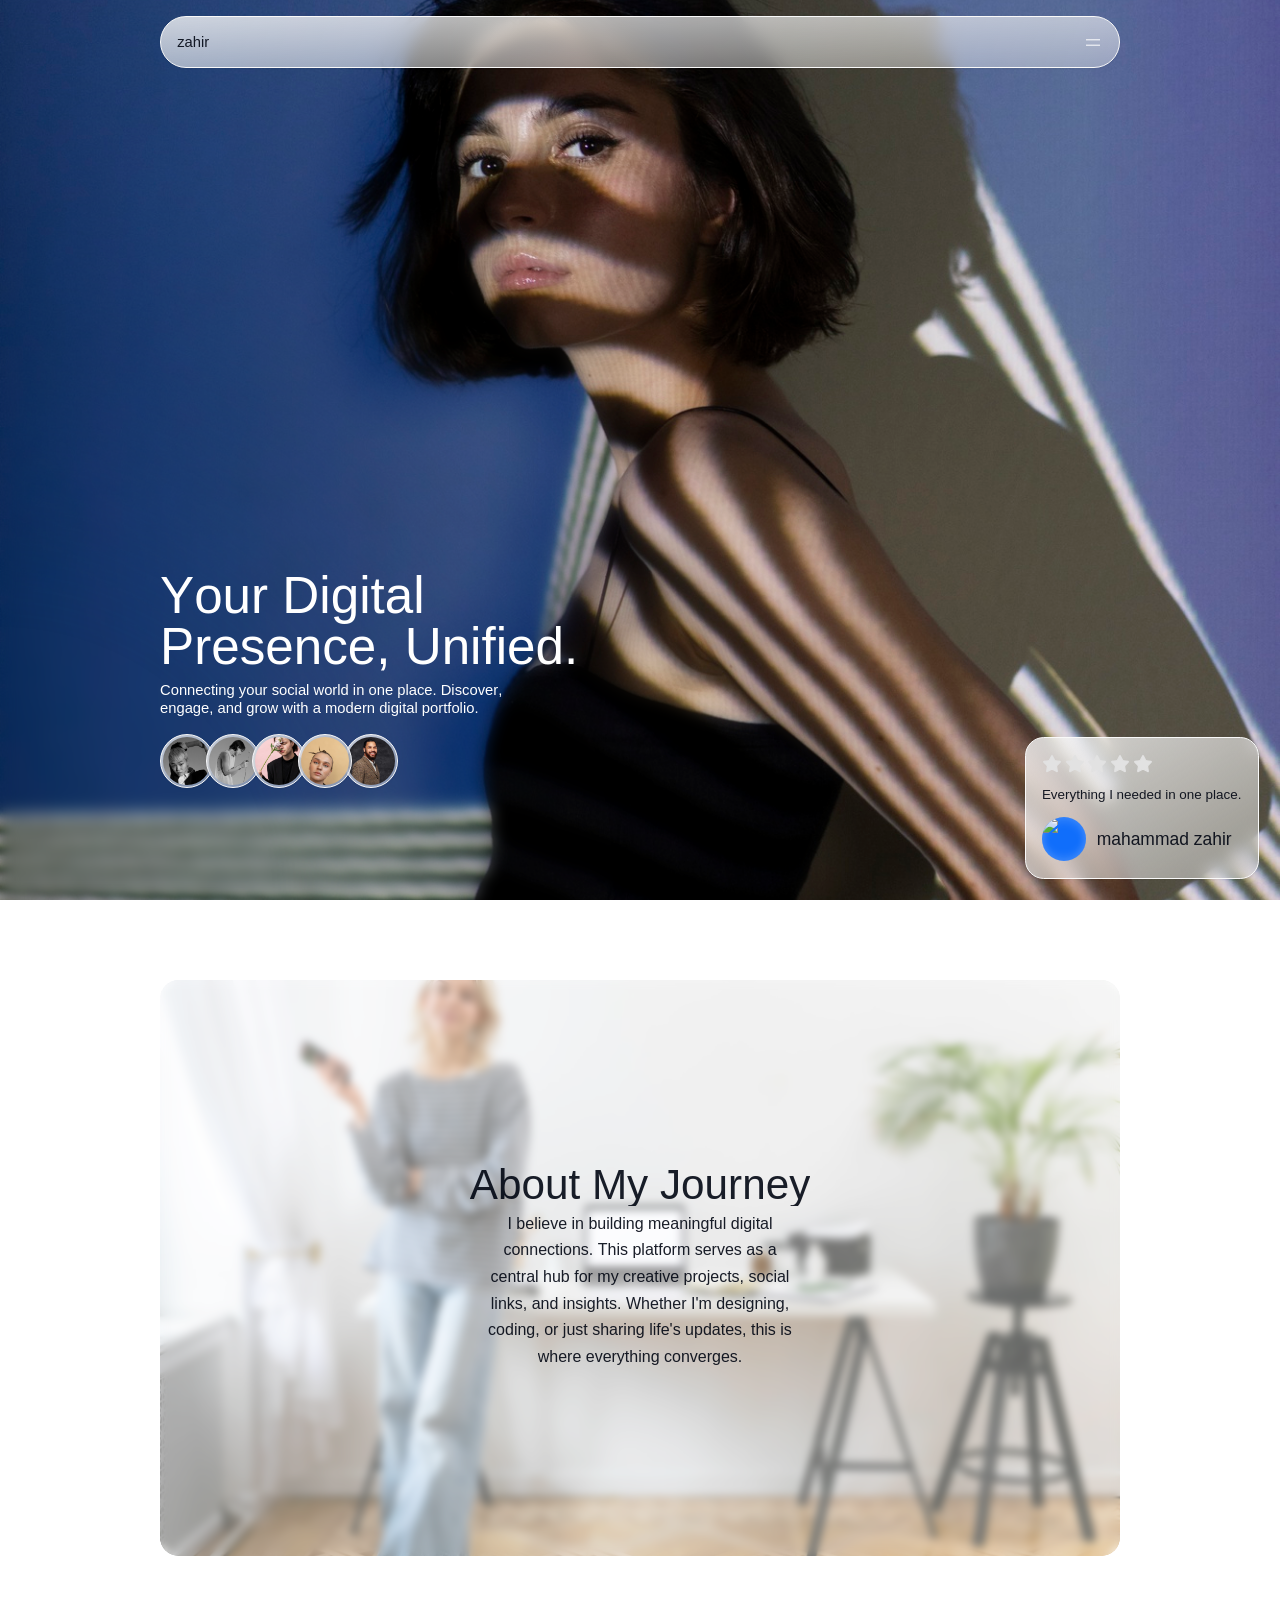
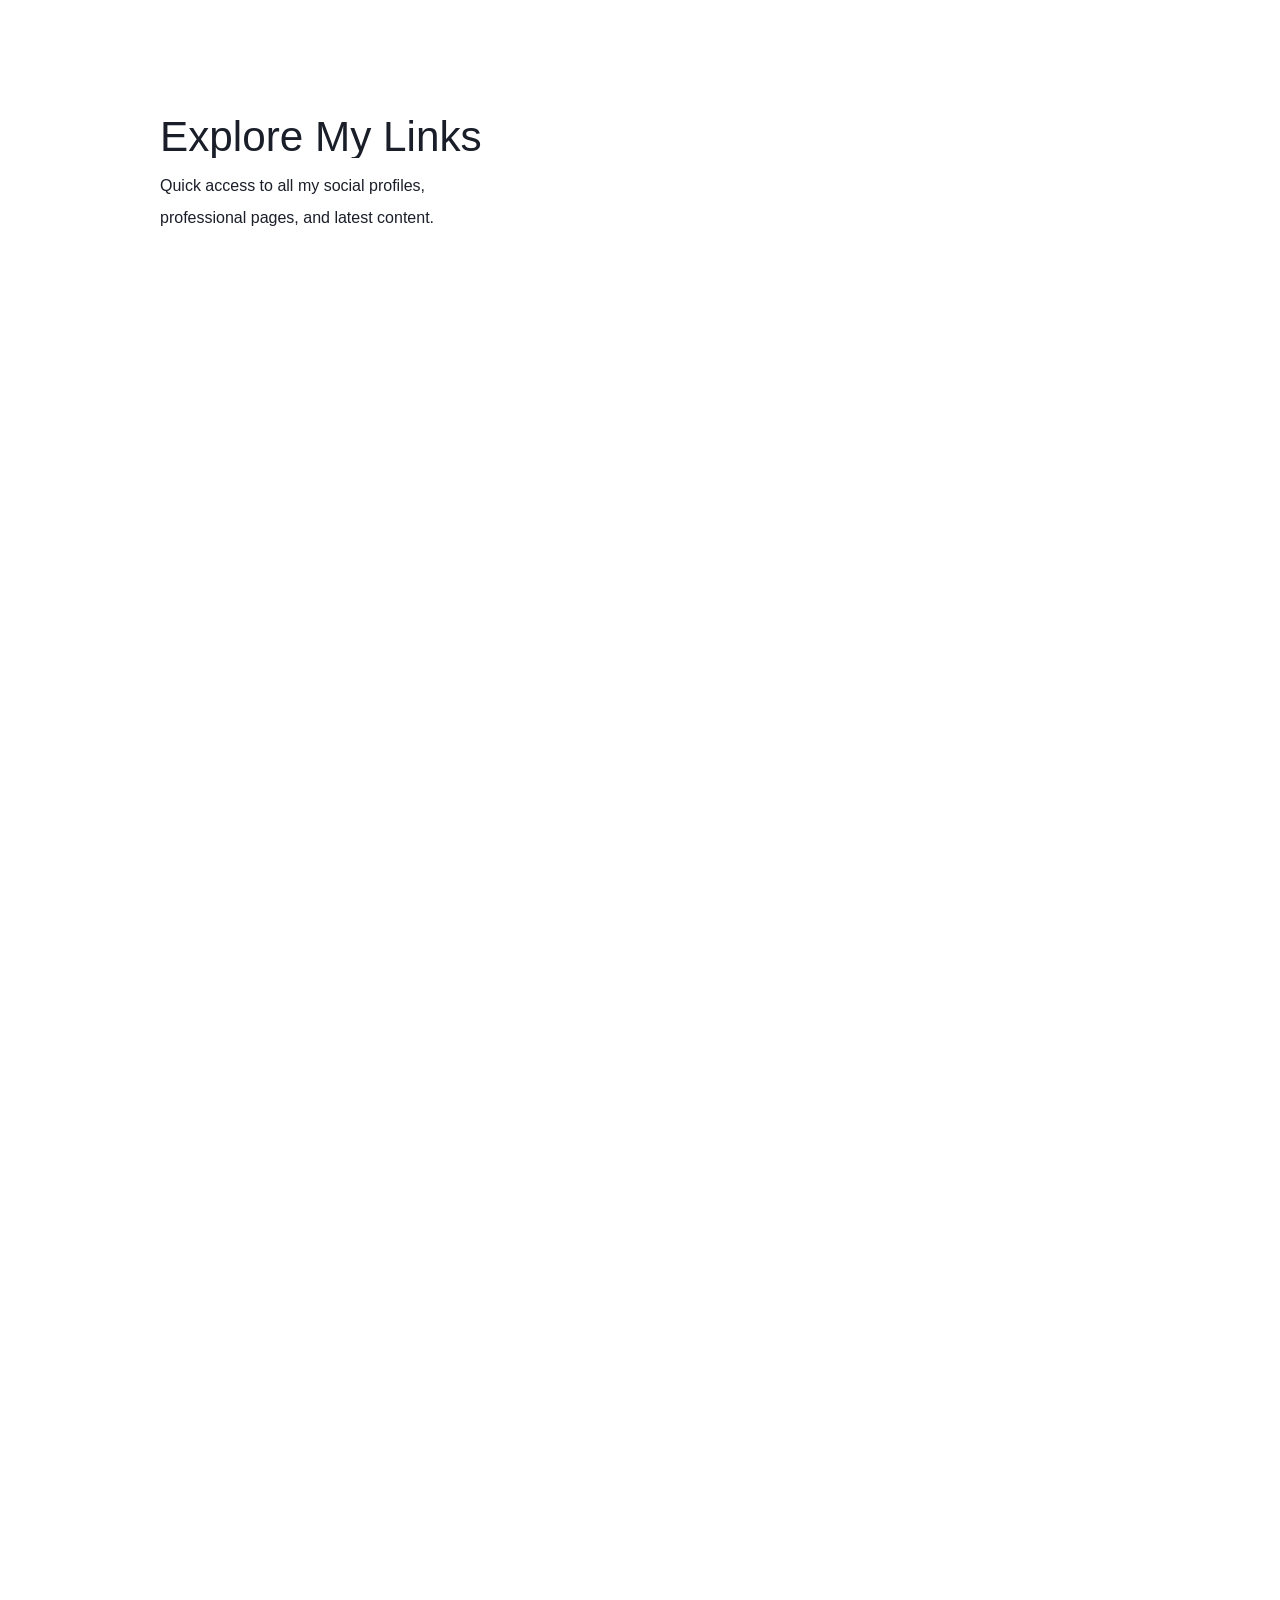
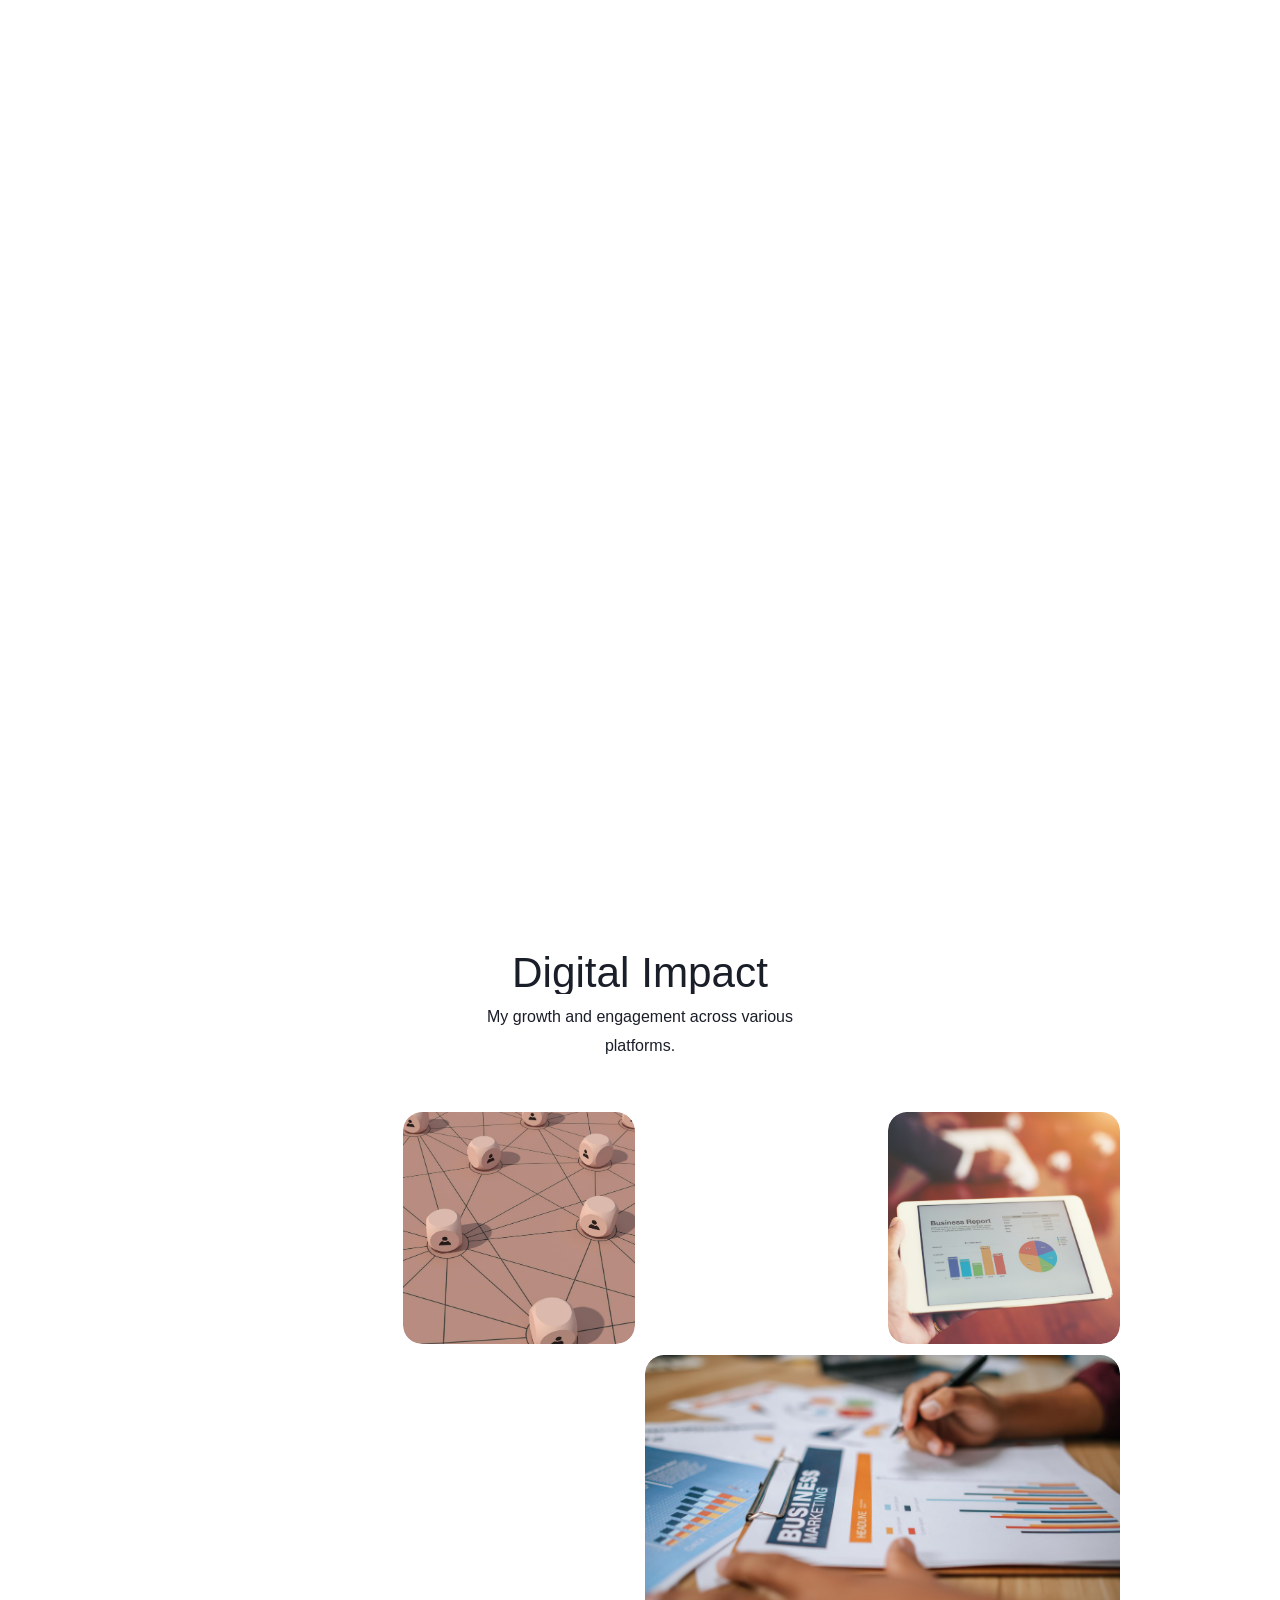
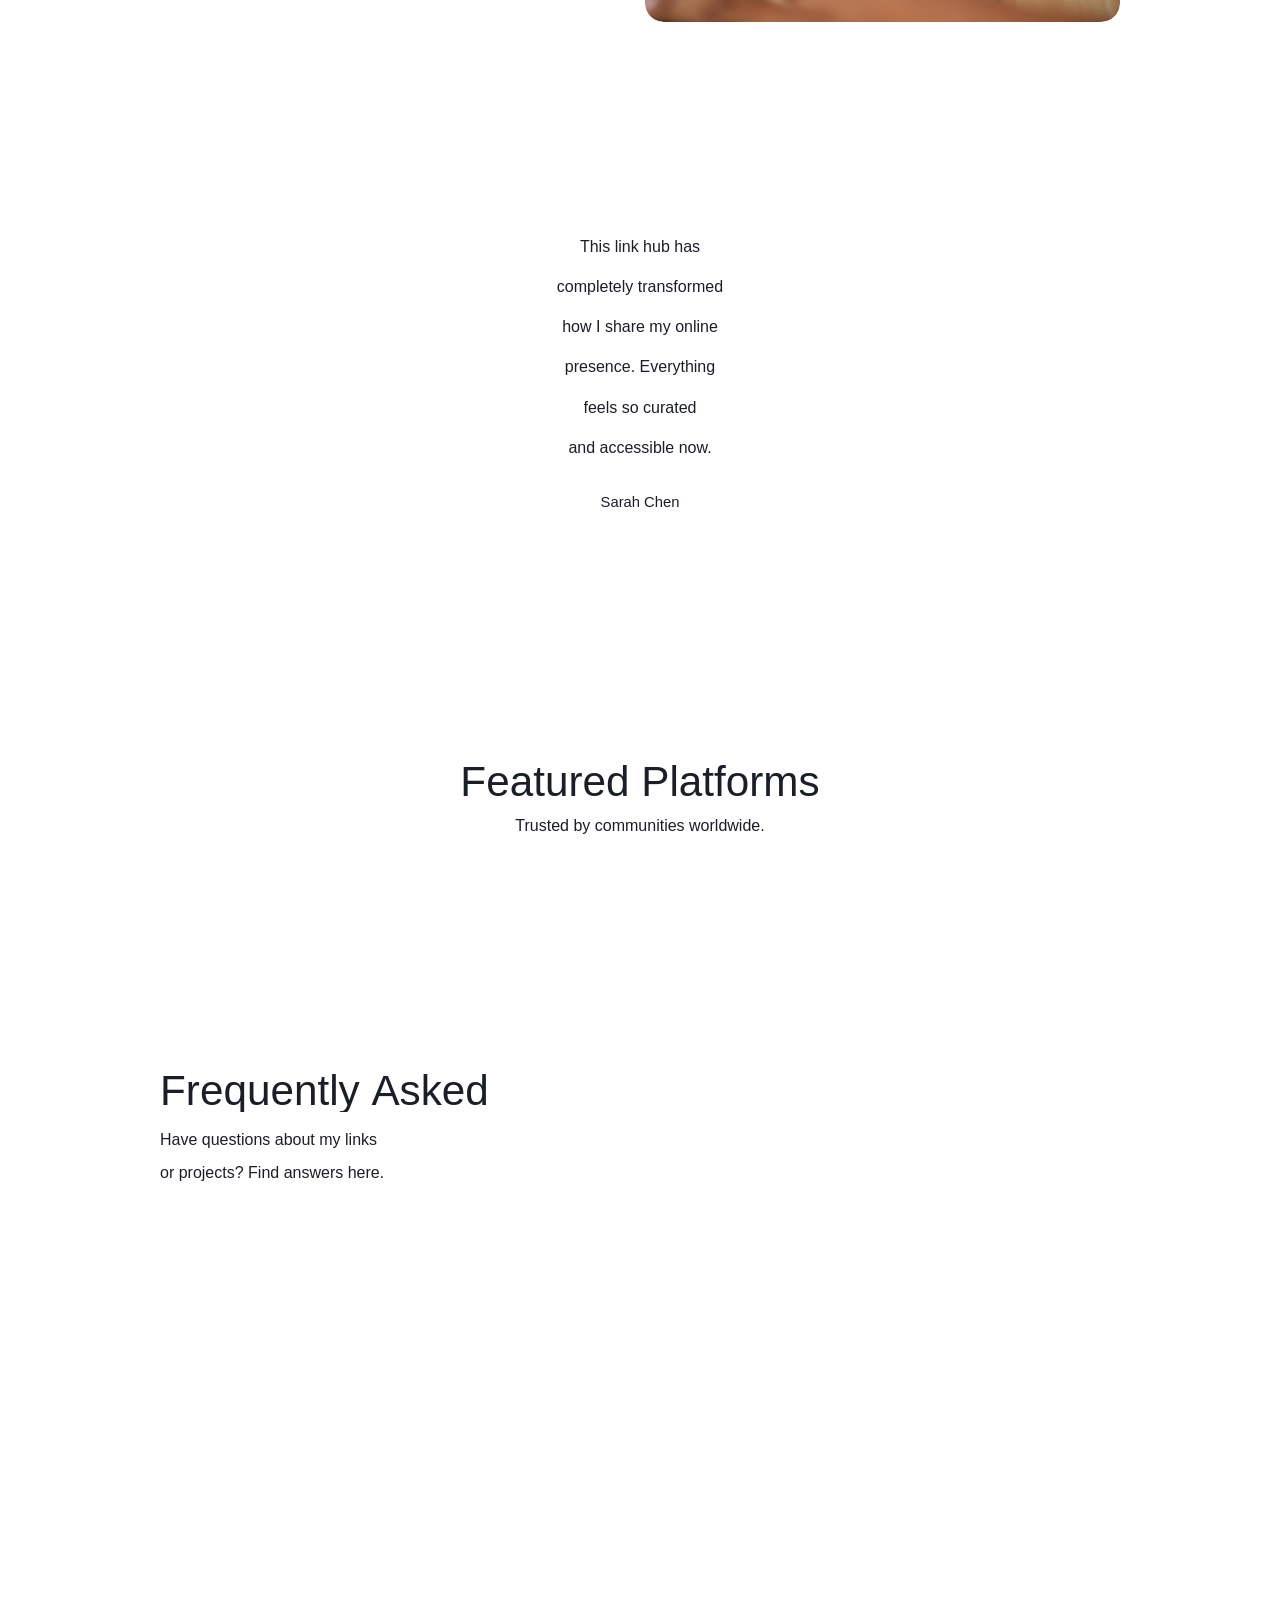
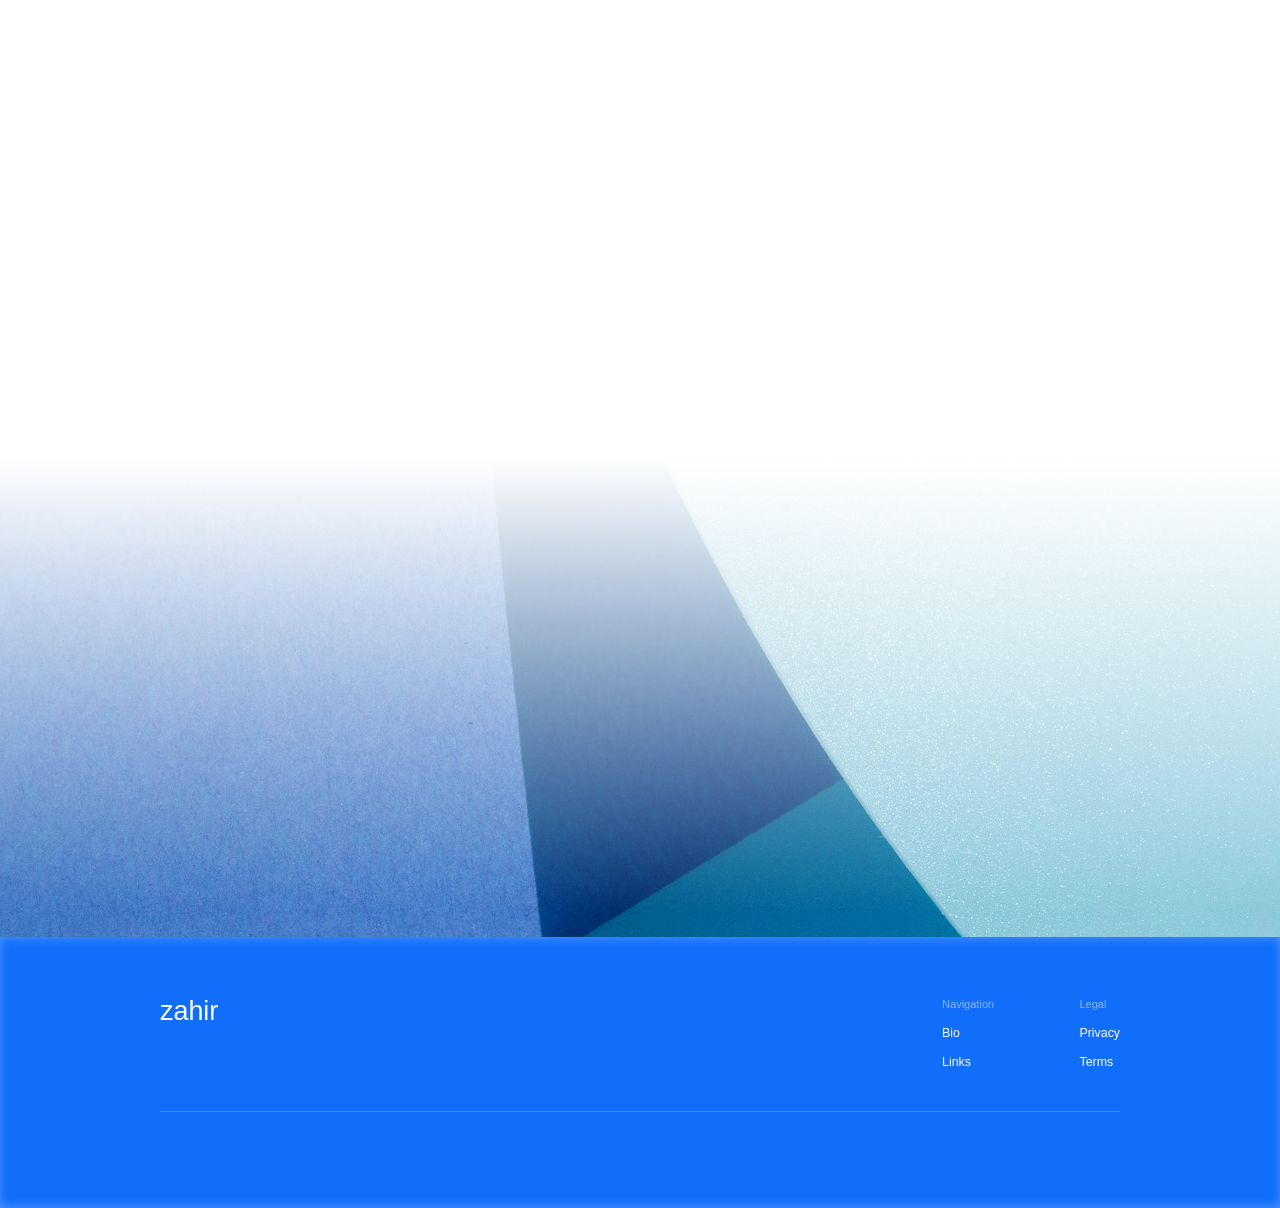
==== commit 51f2a07e: "Add files via upload" ====
--- a/index.html
+++ b/index.html
@@ -187,193 +187,4 @@
                     transition-transform duration-700 ease-[cubic-bezier(0.5,0.5,0,1)]
                     bg-background w-[40%] h-0.25 absolute
                     translate-y-1 hover:-translate-y-1
-                "></span></button></div></div></div></nav></div><div id="hero" data-section="hero"><section aria-label="Hero section" class="relative w-full h-svh overflow-hidden flex flex-col justify-end"><div class="absolute inset-0 w-full h-full"><img alt="" aria-hidden="true" loading="lazy" width="1920" height="1080" decoding="async" data-nimg="1" class="rounded-theme-capped w-full h-full object-cover !rounded-none" style="color:transparent" src="./beautiful-portrait-teenager-woman_23-2149453476.jpg"></div><div class="absolute z-10 backdrop-blur-sm opacity-100 pointer-events-auto select-none w-[150vw] h-[150vw] left-0 -translate-x-1/2 bottom-0 translate-y-1/2" style="mask-image:radial-gradient(circle, black 20%, transparent 70%)" aria-hidden="true"></div><div class="relative z-10 w-content-width mx-auto h-fit flex items-end pb-[var(--width-10)] md:pb-hero-page-padding"><div class="flex flex-col gap-3 md:gap-3 text-background w-full md:w-1/2"><h2 class="slide-text text-7xl 2xl:text-8xl font-medium text-balance text-left" style="font-kerning: none; text-rendering: optimizespeed; translate: none; rotate: none; scale: none; transform: translate(0px, 0px); opacity: 1;" aria-label="Your Digital Presence, Unified.">Your Digital Presence, Unified.</h2><p class="slide-text text-lg md:text-xl leading-tight text-left text-balance" style="font-kerning: none; text-rendering: optimizespeed; translate: none; rotate: none; scale: none; transform: translate(0px, 0px); opacity: 1;" aria-label="Connecting your social world in one place. Discover, engage, and grow with a modern digital portfolio.">Connecting your social world in one place. Discover, engage, and grow with a modern digital portfolio.</p><div role="group" aria-label="User avatars" class="relative z-1 flex items-center gap-3 mt-3"><div class="flex items-center"><div class="relative card p-0.5 rounded-theme z-[5]"><div class="relative z-1 h-12 w-auto aspect-square rounded-theme overflow-hidden"><img alt="Medium shot man wearing suit black and white" loading="lazy" decoding="async" data-nimg="fill" class="w-full h-full object-cover" style="position:absolute;height:100%;width:100%;left:0;top:0;right:0;bottom:0;color:transparent" src="./medium-shot-man-wearing-suit-black-white_23-2149411390.jpg"></div></div><div class="relative card p-0.5 rounded-theme -ml-3 z-[4]"><div class="relative z-1 h-12 w-auto aspect-square rounded-theme overflow-hidden"><img alt="Model posing with plant medium shot" loading="lazy" decoding="async" data-nimg="fill" class="w-full h-full object-cover" style="position:absolute;height:100%;width:100%;left:0;top:0;right:0;bottom:0;color:transparent" src="./model-posing-with-plant-medium-shot_23-2149411346.jpg"></div></div><div class="relative card p-0.5 rounded-theme -ml-3 z-[3]"><div class="relative z-1 h-12 w-auto aspect-square rounded-theme overflow-hidden"><img alt="Portrait of sensitive man" loading="lazy" decoding="async" data-nimg="fill" class="w-full h-full object-cover" style="position:absolute;height:100%;width:100%;left:0;top:0;right:0;bottom:0;color:transparent" src="./portrait-sensitive-man_23-2149444508.jpg"></div></div><div class="relative card p-0.5 rounded-theme -ml-3 z-[2]"><div class="relative z-1 h-12 w-auto aspect-square rounded-theme overflow-hidden"><img alt="Beautiful woman with trendy hairstyle" loading="lazy" decoding="async" data-nimg="fill" class="w-full h-full object-cover" style="position:absolute;height:100%;width:100%;left:0;top:0;right:0;bottom:0;color:transparent" src="./beautiful-woman-with-trendy-hairstyle_23-2149406037.jpg"></div></div><div class="relative card p-0.5 rounded-theme -ml-3 z-[1]"><div class="relative z-1 h-12 w-auto aspect-square rounded-theme overflow-hidden"><img alt="portrait professional smile" loading="lazy" decoding="async" data-nimg="fill" class="w-full h-full object-cover" style="position:absolute;height:100%;width:100%;left:0;top:0;right:0;bottom:0;color:transparent" src="./smiling-handsome-bearded-african-american-businessman-brown-classic-jacket-isolated-dark-background_613910-6626.jpg"></div></div></div></div></div></div><div class="flex absolute! z-10 bottom-4 left-4 right-4 md:left-auto md:bottom-8 md:right-8 md:max-w-3/10 2xl:max-w-25/100 card rounded-theme-capped p-4 md:p-6 flex-col justify-between gap-4 md:gap-5"><div class="flex flex-col gap-5"><div class="flex flex-col gap-5 items-start"><div class="relative z-1 flex gap-1"><svg xmlns="http://www.w3.org/2000/svg" width="24" height="24" viewBox="0 0 24 24" fill="none" stroke="currentColor" stroke-width="1.5" stroke-linecap="round" stroke-linejoin="round" class="lucide lucide-star h-5 w-auto text-accent fill-accent" aria-hidden="true"><path d="M11.525 2.295a.53.53 0 0 1 .95 0l2.31 4.679a2.123 2.123 0 0 0 1.595 1.16l5.166.756a.53.53 0 0 1 .294.904l-3.736 3.638a2.123 2.123 0 0 0-.611 1.878l.882 5.14a.53.53 0 0 1-.771.56l-4.618-2.428a2.122 2.122 0 0 0-1.973 0L6.396 21.01a.53.53 0 0 1-.77-.56l.881-5.139a2.122 2.122 0 0 0-.611-1.879L2.16 9.795a.53.53 0 0 1 .294-.906l5.165-.755a2.122 2.122 0 0 0 1.597-1.16z"></path></svg><svg xmlns="http://www.w3.org/2000/svg" width="24" height="24" viewBox="0 0 24 24" fill="none" stroke="currentColor" stroke-width="1.5" stroke-linecap="round" stroke-linejoin="round" class="lucide lucide-star h-5 w-auto text-accent fill-accent" aria-hidden="true"><path d="M11.525 2.295a.53.53 0 0 1 .95 0l2.31 4.679a2.123 2.123 0 0 0 1.595 1.16l5.166.756a.53.53 0 0 1 .294.904l-3.736 3.638a2.123 2.123 0 0 0-.611 1.878l.882 5.14a.53.53 0 0 1-.771.56l-4.618-2.428a2.122 2.122 0 0 0-1.973 0L6.396 21.01a.53.53 0 0 1-.77-.56l.881-5.139a2.122 2.122 0 0 0-.611-1.879L2.16 9.795a.53.53 0 0 1 .294-.906l5.165-.755a2.122 2.122 0 0 0 1.597-1.16z"></path></svg><svg xmlns="http://www.w3.org/2000/svg" width="24" height="24" viewBox="0 0 24 24" fill="none" stroke="currentColor" stroke-width="1.5" stroke-linecap="round" stroke-linejoin="round" class="lucide lucide-star h-5 w-auto text-accent fill-accent" aria-hidden="true"><path d="M11.525 2.295a.53.53 0 0 1 .95 0l2.31 4.679a2.123 2.123 0 0 0 1.595 1.16l5.166.756a.53.53 0 0 1 .294.904l-3.736 3.638a2.123 2.123 0 0 0-.611 1.878l.882 5.14a.53.53 0 0 1-.771.56l-4.618-2.428a2.122 2.122 0 0 0-1.973 0L6.396 21.01a.53.53 0 0 1-.77-.56l.881-5.139a2.122 2.122 0 0 0-.611-1.879L2.16 9.795a.53.53 0 0 1 .294-.906l5.165-.755a2.122 2.122 0 0 0 1.597-1.16z"></path></svg><svg xmlns="http://www.w3.org/2000/svg" width="24" height="24" viewBox="0 0 24 24" fill="none" stroke="currentColor" stroke-width="1.5" stroke-linecap="round" stroke-linejoin="round" class="lucide lucide-star h-5 w-auto text-accent fill-accent" aria-hidden="true"><path d="M11.525 2.295a.53.53 0 0 1 .95 0l2.31 4.679a2.123 2.123 0 0 0 1.595 1.16l5.166.756a.53.53 0 0 1 .294.904l-3.736 3.638a2.123 2.123 0 0 0-.611 1.878l.882 5.14a.53.53 0 0 1-.771.56l-4.618-2.428a2.122 2.122 0 0 0-1.973 0L6.396 21.01a.53.53 0 0 1-.77-.56l.881-5.139a2.122 2.122 0 0 0-.611-1.879L2.16 9.795a.53.53 0 0 1 .294-.906l5.165-.755a2.122 2.122 0 0 0 1.597-1.16z"></path></svg><svg xmlns="http://www.w3.org/2000/svg" width="24" height="24" viewBox="0 0 24 24" fill="none" stroke="currentColor" stroke-width="1.5" stroke-linecap="round" stroke-linejoin="round" class="lucide lucide-star h-5 w-auto text-accent fill-accent" aria-hidden="true"><path d="M11.525 2.295a.53.53 0 0 1 .95 0l2.31 4.679a2.123 2.123 0 0 0 1.595 1.16l5.166.756a.53.53 0 0 1 .294.904l-3.736 3.638a2.123 2.123 0 0 0-.611 1.878l.882 5.14a.53.53 0 0 1-.771.56l-4.618-2.428a2.122 2.122 0 0 0-1.973 0L6.396 21.01a.53.53 0 0 1-.77-.56l.881-5.139a2.122 2.122 0 0 0-.611-1.879L2.16 9.795a.53.53 0 0 1 .294-.906l5.165-.755a2.122 2.122 0 0 0 1.597-1.16z"></path></svg></div><p class="relative z-1 text-lg leading-tight text-foreground">Everything I needed in one place.</p></div><div class="relative z-1 flex items-center gap-4"><div class="relative shrink-0 h-11 w-fit aspect-square rounded-theme flex items-center justify-center primary-button overflow-hidden"><img alt="minimalist portrait modern photography" aria-hidden="false" loading="lazy" width="800" height="800" decoding="async" data-nimg="1" class="absolute inset-0 w-full h-full object-cover" src="http://img.b2bpic.net/free-photo/3d-render-night-weather-icons-crescent-stars_107791-17714.jpg?_wi=1" style="color: transparent;"></div><div class="w-full min-w-0 flex flex-col gap-0"><h3 class="text-2xl font-medium leading-[1.15] truncate text-foreground">mahammad zahir</h3><p class="text-sm leading-[1.15] text-foreground"></p></div></div></div></div></section></div><div id="about" data-section="about"><section aria-label="About section" class="relative py-20 w-full"><div class="relative w-content-width mx-auto rounded-theme-capped overflow-hidden flex items-center justify-center py-8 md:py-12"><div class="absolute inset-0"><img alt="" aria-hidden="true" loading="lazy" width="1920" height="1080" decoding="async" data-nimg="1" class="rounded-theme-capped w-full h-full object-cover" style="color:transparent" src="./woman-working-from-home_23-2148916095.jpg"><div class="absolute inset-0 bg-background/40 backdrop-blur-xs pointer-events-none select-none"></div></div><div class="relative z-10 w-content-width min-h-100 md:min-h-120 px-5 py-10 md:w-45 mx-auto flex items-center justify-center"><div class="items-center text-center flex flex-col gap-3 md:gap-1"><h2 class="slide-text text-center text-6xl font-medium text-balance" style="font-kerning:none;text-rendering:optimizeSpeed" aria-label="About My Journey"><div class="slide-line" aria-hidden="true" style="position: relative; display: block; text-align: center; overflow: hidden;"><div class="slide-word" aria-hidden="true" style="position: relative; display: inline-block; white-space: nowrap;"><div class="slide-char" aria-hidden="true" style="position: relative; display: inline-block; translate: none; rotate: none; scale: none; transform: translate(0%, 50%); opacity: 0;">A</div><div class="slide-char" aria-hidden="true" style="position: relative; display: inline-block; translate: none; rotate: none; scale: none; transform: translate(0%, 50%); opacity: 0;">b</div><div class="slide-char" aria-hidden="true" style="position: relative; display: inline-block; translate: none; rotate: none; scale: none; transform: translate(0%, 50%); opacity: 0;">o</div><div class="slide-char" aria-hidden="true" style="position: relative; display: inline-block; translate: none; rotate: none; scale: none; transform: translate(0%, 50%); opacity: 0;">u</div><div class="slide-char" aria-hidden="true" style="position: relative; display: inline-block; translate: none; rotate: none; scale: none; transform: translate(0%, 50%); opacity: 0;">t</div></div> <div class="slide-word" aria-hidden="true" style="position: relative; display: inline-block; white-space: nowrap;"><div class="slide-char" aria-hidden="true" style="position: relative; display: inline-block; translate: none; rotate: none; scale: none; transform: translate(0%, 50%); opacity: 0;">M</div><div class="slide-char" aria-hidden="true" style="position: relative; display: inline-block; translate: none; rotate: none; scale: none; transform: translate(0%, 50%); opacity: 0;">y</div></div> <div class="slide-word" aria-hidden="true" style="position: relative; display: inline-block; white-space: nowrap;"><div class="slide-char" aria-hidden="true" style="position: relative; display: inline-block; translate: none; rotate: none; scale: none; transform: translate(0%, 50%); opacity: 0;">J</div><div class="slide-char" aria-hidden="true" style="position: relative; display: inline-block; translate: none; rotate: none; scale: none; transform: translate(0%, 50%); opacity: 0;">o</div><div class="slide-char" aria-hidden="true" style="position: relative; display: inline-block; translate: none; rotate: none; scale: none; transform: translate(0%, 50%); opacity: 0;">u</div><div class="slide-char" aria-hidden="true" style="position: relative; display: inline-block; translate: none; rotate: none; scale: none; transform: translate(0%, 50%); opacity: 0;">r</div><div class="slide-char" aria-hidden="true" style="position: relative; display: inline-block; translate: none; rotate: none; scale: none; transform: translate(0%, 50%); opacity: 0;">n</div><div class="slide-char" aria-hidden="true" style="position: relative; display: inline-block; translate: none; rotate: none; scale: none; transform: translate(0%, 50%); opacity: 0;">e</div><div class="slide-char" aria-hidden="true" style="position: relative; display: inline-block; translate: none; rotate: none; scale: none; transform: translate(0%, 50%); opacity: 0;">y</div></div></div></h2><p class="slide-text text-center text-base md:text-lg leading-[1.2]" style="font-kerning:none;text-rendering:optimizeSpeed" aria-label="I believe in building meaningful digital connections. This platform serves as a central hub for my creative projects, social links, and insights. Whether I&#39;m designing, coding, or just sharing life&#39;s updates, this is where everything converges."><div class="slide-line" aria-hidden="true" style="position: relative; display: block; text-align: center; overflow: hidden;"><div class="slide-word" aria-hidden="true" style="position: relative; display: inline-block; white-space: nowrap; translate: none; rotate: none; scale: none; transform: translate(0%, 50%); opacity: 0;">I</div> <div class="slide-word" aria-hidden="true" style="position: relative; display: inline-block; white-space: nowrap; translate: none; rotate: none; scale: none; transform: translate(0%, 50%); opacity: 0;">believe</div> <div class="slide-word" aria-hidden="true" style="position: relative; display: inline-block; white-space: nowrap; translate: none; rotate: none; scale: none; transform: translate(0%, 50%); opacity: 0;">in</div> <div class="slide-word" aria-hidden="true" style="position: relative; display: inline-block; white-space: nowrap; translate: none; rotate: none; scale: none; transform: translate(0%, 50%); opacity: 0;">building</div> <div class="slide-word" aria-hidden="true" style="position: relative; display: inline-block; white-space: nowrap; translate: none; rotate: none; scale: none; transform: translate(0%, 50%); opacity: 0;">meaningful</div> <div class="slide-word" aria-hidden="true" style="position: relative; display: inline-block; white-space: nowrap; translate: none; rotate: none; scale: none; transform: translate(0%, 50%); opacity: 0;">digital</div> </div><div class="slide-line" aria-hidden="true" style="position: relative; display: block; text-align: center; overflow: hidden;"><div class="slide-word" aria-hidden="true" style="position: relative; display: inline-block; white-space: nowrap; translate: none; rotate: none; scale: none; transform: translate(0%, 50%); opacity: 0;">connections.</div> <div class="slide-word" aria-hidden="true" style="position: relative; display: inline-block; white-space: nowrap; translate: none; rotate: none; scale: none; transform: translate(0%, 50%); opacity: 0;">This</div> <div class="slide-word" aria-hidden="true" style="position: relative; display: inline-block; white-space: nowrap; translate: none; rotate: none; scale: none; transform: translate(0%, 50%); opacity: 0;">platform</div> <div class="slide-word" aria-hidden="true" style="position: relative; display: inline-block; white-space: nowrap; translate: none; rotate: none; scale: none; transform: translate(0%, 50%); opacity: 0;">serves</div> <div class="slide-word" aria-hidden="true" style="position: relative; display: inline-block; white-space: nowrap; translate: none; rotate: none; scale: none; transform: translate(0%, 50%); opacity: 0;">as</div> <div class="slide-word" aria-hidden="true" style="position: relative; display: inline-block; white-space: nowrap; translate: none; rotate: none; scale: none; transform: translate(0%, 50%); opacity: 0;">a</div> </div><div class="slide-line" aria-hidden="true" style="position: relative; display: block; text-align: center; overflow: hidden;"><div class="slide-word" aria-hidden="true" style="position: relative; display: inline-block; white-space: nowrap; translate: none; rotate: none; scale: none; transform: translate(0%, 50%); opacity: 0;">central</div> <div class="slide-word" aria-hidden="true" style="position: relative; display: inline-block; white-space: nowrap; translate: none; rotate: none; scale: none; transform: translate(0%, 50%); opacity: 0;">hub</div> <div class="slide-word" aria-hidden="true" style="position: relative; display: inline-block; white-space: nowrap; translate: none; rotate: none; scale: none; transform: translate(0%, 50%); opacity: 0;">for</div> <div class="slide-word" aria-hidden="true" style="position: relative; display: inline-block; white-space: nowrap; translate: none; rotate: none; scale: none; transform: translate(0%, 50%); opacity: 0;">my</div> <div class="slide-word" aria-hidden="true" style="position: relative; display: inline-block; white-space: nowrap; translate: none; rotate: none; scale: none; transform: translate(0%, 50%); opacity: 0;">creative</div> <div class="slide-word" aria-hidden="true" style="position: relative; display: inline-block; white-space: nowrap; translate: none; rotate: none; scale: none; transform: translate(0%, 50%); opacity: 0;">projects,</div> <div class="slide-word" aria-hidden="true" style="position: relative; display: inline-block; white-space: nowrap; translate: none; rotate: none; scale: none; transform: translate(0%, 50%); opacity: 0;">social</div> </div><div class="slide-line" aria-hidden="true" style="position: relative; display: block; text-align: center; overflow: hidden;"><div class="slide-word" aria-hidden="true" style="position: relative; display: inline-block; white-space: nowrap; translate: none; rotate: none; scale: none; transform: translate(0%, 50%); opacity: 0;">links,</div> <div class="slide-word" aria-hidden="true" style="position: relative; display: inline-block; white-space: nowrap; translate: none; rotate: none; scale: none; transform: translate(0%, 50%); opacity: 0;">and</div> <div class="slide-word" aria-hidden="true" style="position: relative; display: inline-block; white-space: nowrap; translate: none; rotate: none; scale: none; transform: translate(0%, 50%); opacity: 0;">insights.</div> <div class="slide-word" aria-hidden="true" style="position: relative; display: inline-block; white-space: nowrap; translate: none; rotate: none; scale: none; transform: translate(0%, 50%); opacity: 0;">Whether</div> <div class="slide-word" aria-hidden="true" style="position: relative; display: inline-block; white-space: nowrap; translate: none; rotate: none; scale: none; transform: translate(0%, 50%); opacity: 0;">I'm</div> <div class="slide-word" aria-hidden="true" style="position: relative; display: inline-block; white-space: nowrap; translate: none; rotate: none; scale: none; transform: translate(0%, 50%); opacity: 0;">designing,</div> </div><div class="slide-line" aria-hidden="true" style="position: relative; display: block; text-align: center; overflow: hidden;"><div class="slide-word" aria-hidden="true" style="position: relative; display: inline-block; white-space: nowrap; translate: none; rotate: none; scale: none; transform: translate(0%, 50%); opacity: 0;">coding,</div> <div class="slide-word" aria-hidden="true" style="position: relative; display: inline-block; white-space: nowrap; translate: none; rotate: none; scale: none; transform: translate(0%, 50%); opacity: 0;">or</div> <div class="slide-word" aria-hidden="true" style="position: relative; display: inline-block; white-space: nowrap; translate: none; rotate: none; scale: none; transform: translate(0%, 50%); opacity: 0;">just</div> <div class="slide-word" aria-hidden="true" style="position: relative; display: inline-block; white-space: nowrap; translate: none; rotate: none; scale: none; transform: translate(0%, 50%); opacity: 0;">sharing</div> <div class="slide-word" aria-hidden="true" style="position: relative; display: inline-block; white-space: nowrap; translate: none; rotate: none; scale: none; transform: translate(0%, 50%); opacity: 0;">life's</div> <div class="slide-word" aria-hidden="true" style="position: relative; display: inline-block; white-space: nowrap; translate: none; rotate: none; scale: none; transform: translate(0%, 50%); opacity: 0;">updates,</div> <div class="slide-word" aria-hidden="true" style="position: relative; display: inline-block; white-space: nowrap; translate: none; rotate: none; scale: none; transform: translate(0%, 50%); opacity: 0;">this</div> <div class="slide-word" aria-hidden="true" style="position: relative; display: inline-block; white-space: nowrap; translate: none; rotate: none; scale: none; transform: translate(0%, 50%); opacity: 0;">is</div> </div><div class="slide-line" aria-hidden="true" style="position: relative; display: block; text-align: center; overflow: hidden;"><div class="slide-word" aria-hidden="true" style="position: relative; display: inline-block; white-space: nowrap; translate: none; rotate: none; scale: none; transform: translate(0%, 50%); opacity: 0;">where</div> <div class="slide-word" aria-hidden="true" style="position: relative; display: inline-block; white-space: nowrap; translate: none; rotate: none; scale: none; transform: translate(0%, 50%); opacity: 0;">everything</div> <div class="slide-word" aria-hidden="true" style="position: relative; display: inline-block; white-space: nowrap; translate: none; rotate: none; scale: none; transform: translate(0%, 50%); opacity: 0;">converges.</div></div></p></div></div></div></section></div><div id="features" data-section="features"><section class="relative overflow-visible h-fit py-20 w-full" aria-label="Feature section"><div class="w-content-width mx-auto flex flex-col gap-6"><div class="flex flex-col md:flex-row gap-3 md:gap-15 md:items-end"><div class="w-full md:w-6/10 flex flex-col gap-3"><h2 class="slide-text text-balance text-6xl font-medium" style="font-kerning:none;text-rendering:optimizeSpeed" aria-label="Explore My Links"><div class="slide-line" aria-hidden="true" style="position: relative; display: block; text-align: start; overflow: hidden;"><div class="slide-word" aria-hidden="true" style="position: relative; display: inline-block; white-space: nowrap;"><div class="slide-char" aria-hidden="true" style="position: relative; display: inline-block; translate: none; rotate: none; scale: none; transform: translate(0%, 50%); opacity: 0;">E</div><div class="slide-char" aria-hidden="true" style="position: relative; display: inline-block; translate: none; rotate: none; scale: none; transform: translate(0%, 50%); opacity: 0;">x</div><div class="slide-char" aria-hidden="true" style="position: relative; display: inline-block; translate: none; rotate: none; scale: none; transform: translate(0%, 50%); opacity: 0;">p</div><div class="slide-char" aria-hidden="true" style="position: relative; display: inline-block; translate: none; rotate: none; scale: none; transform: translate(0%, 50%); opacity: 0;">l</div><div class="slide-char" aria-hidden="true" style="position: relative; display: inline-block; translate: none; rotate: none; scale: none; transform: translate(0%, 50%); opacity: 0;">o</div><div class="slide-char" aria-hidden="true" style="position: relative; display: inline-block; translate: none; rotate: none; scale: none; transform: translate(0%, 50%); opacity: 0;">r</div><div class="slide-char" aria-hidden="true" style="position: relative; display: inline-block; translate: none; rotate: none; scale: none; transform: translate(0%, 50%); opacity: 0;">e</div></div> <div class="slide-word" aria-hidden="true" style="position: relative; display: inline-block; white-space: nowrap;"><div class="slide-char" aria-hidden="true" style="position: relative; display: inline-block; translate: none; rotate: none; scale: none; transform: translate(0%, 50%); opacity: 0;">M</div><div class="slide-char" aria-hidden="true" style="position: relative; display: inline-block; translate: none; rotate: none; scale: none; transform: translate(0%, 50%); opacity: 0;">y</div></div> <div class="slide-word" aria-hidden="true" style="position: relative; display: inline-block; white-space: nowrap;"><div class="slide-char" aria-hidden="true" style="position: relative; display: inline-block; translate: none; rotate: none; scale: none; transform: translate(0%, 50%); opacity: 0;">L</div><div class="slide-char" aria-hidden="true" style="position: relative; display: inline-block; translate: none; rotate: none; scale: none; transform: translate(0%, 50%); opacity: 0;">i</div><div class="slide-char" aria-hidden="true" style="position: relative; display: inline-block; translate: none; rotate: none; scale: none; transform: translate(0%, 50%); opacity: 0;">n</div><div class="slide-char" aria-hidden="true" style="position: relative; display: inline-block; translate: none; rotate: none; scale: none; transform: translate(0%, 50%); opacity: 0;">k</div><div class="slide-char" aria-hidden="true" style="position: relative; display: inline-block; translate: none; rotate: none; scale: none; transform: translate(0%, 50%); opacity: 0;">s</div></div></div></h2><p class="slide-text text-balance text-lg leading-tight" style="font-kerning:none;text-rendering:optimizeSpeed" aria-label="Quick access to all my social profiles, professional pages, and latest content."><div class="slide-line" aria-hidden="true" style="position: relative; display: block; text-align: start; overflow: hidden;"><div class="slide-word" aria-hidden="true" style="position: relative; display: inline-block; white-space: nowrap; translate: none; rotate: none; scale: none; transform: translate(0%, 50%); opacity: 0;">Quick</div> <div class="slide-word" aria-hidden="true" style="position: relative; display: inline-block; white-space: nowrap; translate: none; rotate: none; scale: none; transform: translate(0%, 50%); opacity: 0;">access</div> <div class="slide-word" aria-hidden="true" style="position: relative; display: inline-block; white-space: nowrap; translate: none; rotate: none; scale: none; transform: translate(0%, 50%); opacity: 0;">to</div> <div class="slide-word" aria-hidden="true" style="position: relative; display: inline-block; white-space: nowrap; translate: none; rotate: none; scale: none; transform: translate(0%, 50%); opacity: 0;">all</div> <div class="slide-word" aria-hidden="true" style="position: relative; display: inline-block; white-space: nowrap; translate: none; rotate: none; scale: none; transform: translate(0%, 50%); opacity: 0;">my</div> <div class="slide-word" aria-hidden="true" style="position: relative; display: inline-block; white-space: nowrap; translate: none; rotate: none; scale: none; transform: translate(0%, 50%); opacity: 0;">social</div> <div class="slide-word" aria-hidden="true" style="position: relative; display: inline-block; white-space: nowrap; translate: none; rotate: none; scale: none; transform: translate(0%, 50%); opacity: 0;">profiles,</div> </div><div class="slide-line" aria-hidden="true" style="position: relative; display: block; text-align: start; overflow: hidden;"><div class="slide-word" aria-hidden="true" style="position: relative; display: inline-block; white-space: nowrap; translate: none; rotate: none; scale: none; transform: translate(0%, 50%); opacity: 0;">professional</div> <div class="slide-word" aria-hidden="true" style="position: relative; display: inline-block; white-space: nowrap; translate: none; rotate: none; scale: none; transform: translate(0%, 50%); opacity: 0;">pages,</div> <div class="slide-word" aria-hidden="true" style="position: relative; display: inline-block; white-space: nowrap; translate: none; rotate: none; scale: none; transform: translate(0%, 50%); opacity: 0;">and</div> <div class="slide-word" aria-hidden="true" style="position: relative; display: inline-block; white-space: nowrap; translate: none; rotate: none; scale: none; transform: translate(0%, 50%); opacity: 0;">latest</div> <div class="slide-word" aria-hidden="true" style="position: relative; display: inline-block; white-space: nowrap; translate: none; rotate: none; scale: none; transform: translate(0%, 50%); opacity: 0;">content.</div></div></p></div><div class="w-full md:w-4/10 flex flex-col gap-3 md:items-end"></div></div><div class="w-full flex flex-col gap-[var(--width-25)] md:gap-[6.25vh]"><div class="!sticky w-full card backdrop-blur-xs rounded-theme-capped h-[140vw] md:h-[75vh] top-[25vw] md:top-[12.5vh]"><div class="relative z-1 w-full min-h-0 h-full flex flex-col md:flex-row justify-between overflow-hidden"><div class="relative w-full md:w-1/2 md:h-full flex flex-col justify-between p-8 md:p-12"><div class="flex flex-col gap-4 md:gap-6"><div class="relative z-1 px-3 py-1 text-sm rounded-theme card inline-flex items-center gap-2 w-fit"><span class="text-foreground">Social</span></div><h2 class="text-5xl md:text-7xl font-medium leading-none text-foreground"><a href="https://www.instagram.com/zahir_kallamajalu/?__pwa=1" target="_blank" rel="noopener" style="color:inherit;text-decoration:none;">Instagram ↗</a></h2></div><div class="block md:hidden w-full h-px my-6 bg-accent/20"></div><div class="flex flex-col gap-2 md:gap-4"><h3 class="text-xl md:text-4xl font-medium text-foreground">Behind the Scenes</h3><p class="text-base md:text-lg leading-tight text-foreground/80">See my daily life and creative work.</p></div></div><div class="relative w-full md:w-4/10 min-h-0 h-full flex flex-col gap-10 p-8 md:p-12"><h3 class="hidden md:block text-8xl font-medium text-accent/20 self-end">01</h3><div class="relative max-h-full min-h-0 w-full h-full min-w-0 max-w-full md:aspect-[4/5] rounded-theme-capped overflow-hidden rotate-3"><img alt="Instagram" aria-hidden="false" loading="lazy" width="1920" height="1080" decoding="async" data-nimg="1" class="rounded-theme-capped w-full h-full object-cover" style="color:transparent" src="./set-bell-reminder-notification-alert-alarm-icon-sign-symbol-application-website-ui-yellow-background-3d-rendering-illustration_56104-1307(1).jpg"></div></div></div></div><div class="!sticky w-full card backdrop-blur-xs rounded-theme-capped h-[140vw] md:h-[75vh] top-[25vw] md:top-[12.5vh]"><div class="relative z-1 w-full min-h-0 h-full flex flex-col md:flex-row justify-between overflow-hidden"><div class="relative w-full md:w-1/2 md:h-full flex flex-col justify-between p-8 md:p-12"><div class="flex flex-col gap-4 md:gap-6"><div class="relative z-1 px-3 py-1 text-sm rounded-theme card inline-flex items-center gap-2 w-fit"><span class="text-foreground">Work</span></div><h2 class="text-5xl md:text-7xl font-medium leading-none text-foreground"><a href="https://www.threads.com/@zahir_kallamajalu?__pwa=1" target="_blank" rel="noopener" style="color:inherit;text-decoration:none;">Threads ↗</a></h2></div><div class="block md:hidden w-full h-px my-6 bg-accent/20"></div><div class="flex flex-col gap-2 md:gap-4"><h3 class="text-xl md:text-4xl font-medium text-foreground">Professional Profile</h3><p class="text-base md:text-lg leading-tight text-foreground/80">Professional background and updates.</p></div></div><div class="relative w-full md:w-4/10 min-h-0 h-full flex flex-col gap-10 p-8 md:p-12"><h3 class="hidden md:block text-8xl font-medium text-accent/20 self-end">02</h3><div class="relative max-h-full min-h-0 w-full h-full min-w-0 max-w-full md:aspect-[4/5] rounded-theme-capped overflow-hidden rotate-3"><img alt="LinkedIn" aria-hidden="false" loading="lazy" width="1920" height="1080" decoding="async" data-nimg="1" class="rounded-theme-capped w-full h-full object-cover" style="color:transparent" src="./3d-render-night-weather-icons-crescent-stars_107791-17714.jpg"></div></div></div></div><div class="!sticky w-full card backdrop-blur-xs rounded-theme-capped h-[140vw] md:h-[75vh] top-[25vw] md:top-[12.5vh]"><div class="relative z-1 w-full min-h-0 h-full flex flex-col md:flex-row justify-between overflow-hidden"><div class="relative w-full md:w-1/2 md:h-full flex flex-col justify-between p-8 md:p-12"><div class="flex flex-col gap-4 md:gap-6"><div class="relative z-1 px-3 py-1 text-sm rounded-theme card inline-flex items-center gap-2 w-fit"><span class="text-foreground">Portfolio</span></div><h2 class="text-5xl md:text-7xl font-medium leading-none text-foreground"><a href="https://github.com/mahammedzahir" target="_blank" rel="noopener" style="color:inherit;text-decoration:none;">GitHub ↗</a></h2></div><div class="block md:hidden w-full h-px my-6 bg-accent/20"></div><div class="flex flex-col gap-2 md:gap-4"><h3 class="text-xl md:text-4xl font-medium text-foreground">Code &amp; Projects</h3><p class="text-base md:text-lg leading-tight text-foreground/80">Explore my open source contributions.</p></div></div><div class="relative w-full md:w-4/10 min-h-0 h-full flex flex-col gap-10 p-8 md:p-12"><h3 class="hidden md:block text-8xl font-medium text-accent/20 self-end">03</h3><div class="relative max-h-full min-h-0 w-full h-full min-w-0 max-w-full md:aspect-[4/5] rounded-theme-capped overflow-hidden rotate-3"><img alt="GitHub" aria-hidden="false" loading="lazy" width="1920" height="1080" decoding="async" data-nimg="1" class="rounded-theme-capped w-full h-full object-cover" style="color:transparent" src="./water-drop-background-with-copyspace_23-2147787457.jpg"></div></div></div></div></div></div></section></div><div id="metrics" data-section="metrics"><section aria-label="Metrics section" class="relative py-20 w-full"><div class="w-content-width mx-auto"><div class="items-center text-center flex flex-col gap-3 md:gap-2"><h2 class="slide-text text-6xl font-medium text-center" style="font-kerning:none;text-rendering:optimizeSpeed" aria-label="Digital Impact"><div class="slide-line" aria-hidden="true" style="position: relative; display: block; text-align: center; overflow: hidden;"><div class="slide-word" aria-hidden="true" style="position: relative; display: inline-block; white-space: nowrap;"><div class="slide-char" aria-hidden="true" style="position: relative; display: inline-block; translate: none; rotate: none; scale: none; transform: translate(0%, 50%); opacity: 0;">D</div><div class="slide-char" aria-hidden="true" style="position: relative; display: inline-block; translate: none; rotate: none; scale: none; transform: translate(0%, 50%); opacity: 0;">i</div><div class="slide-char" aria-hidden="true" style="position: relative; display: inline-block; translate: none; rotate: none; scale: none; transform: translate(0%, 50%); opacity: 0;">g</div><div class="slide-char" aria-hidden="true" style="position: relative; display: inline-block; translate: none; rotate: none; scale: none; transform: translate(0%, 50%); opacity: 0;">i</div><div class="slide-char" aria-hidden="true" style="position: relative; display: inline-block; translate: none; rotate: none; scale: none; transform: translate(0%, 50%); opacity: 0;">t</div><div class="slide-char" aria-hidden="true" style="position: relative; display: inline-block; translate: none; rotate: none; scale: none; transform: translate(0%, 50%); opacity: 0;">a</div><div class="slide-char" aria-hidden="true" style="position: relative; display: inline-block; translate: none; rotate: none; scale: none; transform: translate(0%, 50%); opacity: 0;">l</div></div> <div class="slide-word" aria-hidden="true" style="position: relative; display: inline-block; white-space: nowrap;"><div class="slide-char" aria-hidden="true" style="position: relative; display: inline-block; translate: none; rotate: none; scale: none; transform: translate(0%, 50%); opacity: 0;">I</div><div class="slide-char" aria-hidden="true" style="position: relative; display: inline-block; translate: none; rotate: none; scale: none; transform: translate(0%, 50%); opacity: 0;">m</div><div class="slide-char" aria-hidden="true" style="position: relative; display: inline-block; translate: none; rotate: none; scale: none; transform: translate(0%, 50%); opacity: 0;">p</div><div class="slide-char" aria-hidden="true" style="position: relative; display: inline-block; translate: none; rotate: none; scale: none; transform: translate(0%, 50%); opacity: 0;">a</div><div class="slide-char" aria-hidden="true" style="position: relative; display: inline-block; translate: none; rotate: none; scale: none; transform: translate(0%, 50%); opacity: 0;">c</div><div class="slide-char" aria-hidden="true" style="position: relative; display: inline-block; translate: none; rotate: none; scale: none; transform: translate(0%, 50%); opacity: 0;">t</div></div></div></h2><p class="slide-text text-lg leading-tight text-center md:max-w-6/10" style="font-kerning:none;text-rendering:optimizeSpeed" aria-label="My growth and engagement across various platforms."><div class="slide-line" aria-hidden="true" style="position: relative; display: block; text-align: center; overflow: hidden;"><div class="slide-word" aria-hidden="true" style="position: relative; display: inline-block; white-space: nowrap; translate: none; rotate: none; scale: none; transform: translate(0%, 50%); opacity: 0;">My</div> <div class="slide-word" aria-hidden="true" style="position: relative; display: inline-block; white-space: nowrap; translate: none; rotate: none; scale: none; transform: translate(0%, 50%); opacity: 0;">growth</div> <div class="slide-word" aria-hidden="true" style="position: relative; display: inline-block; white-space: nowrap; translate: none; rotate: none; scale: none; transform: translate(0%, 50%); opacity: 0;">and</div> <div class="slide-word" aria-hidden="true" style="position: relative; display: inline-block; white-space: nowrap; translate: none; rotate: none; scale: none; transform: translate(0%, 50%); opacity: 0;">engagement</div> <div class="slide-word" aria-hidden="true" style="position: relative; display: inline-block; white-space: nowrap; translate: none; rotate: none; scale: none; transform: translate(0%, 50%); opacity: 0;">across</div> <div class="slide-word" aria-hidden="true" style="position: relative; display: inline-block; white-space: nowrap; translate: none; rotate: none; scale: none; transform: translate(0%, 50%); opacity: 0;">various</div> </div><div class="slide-line" aria-hidden="true" style="position: relative; display: block; text-align: center; overflow: hidden;"><div class="slide-word" aria-hidden="true" style="position: relative; display: inline-block; white-space: nowrap; translate: none; rotate: none; scale: none; transform: translate(0%, 50%); opacity: 0;">platforms.</div></div></p></div><div class="grid gap-4 mt-8 md:mt-12 grid-cols-1 md:grid-cols-2"><div class="grid gap-4 grid-cols-2" style="translate: none; rotate: none; scale: none; transform: translate(0%, 15%); opacity: 0;"><div class="relative w-full min-w-0 max-w-full h-full card text-foreground rounded-theme-capped flex flex-col justify-between p-6 md:p-8 aspect-square"><h3 class="text-5xl md:text-6xl font-medium leading-tight truncate text-foreground">12K+</h3><div class="w-full min-w-0 flex flex-col gap-2 mt-auto"><p class="text-xl md:text-2xl font-medium leading-tight truncate text-foreground">Followers</p><div class="w-full h-px bg-accent"></div><p class="text-base truncate leading-tight text-foreground/75">Growing community across platforms.</p></div></div><div class="relative h-full rounded-theme-capped overflow-hidden aspect-square"><img alt="" aria-hidden="true" loading="lazy" width="1920" height="1080" decoding="async" data-nimg="1" class="rounded-theme-capped w-full h-full object-cover" style="color:transparent" src="./connected-blocks-with-people-icons-networking-recruitment-human-resources-blockchain-concept_2100-1025.jpg"></div></div><div class="grid gap-4 grid-cols-2" style="translate: none; rotate: none; scale: none; transform: translate(0%, 15%); opacity: 0;"><div class="relative w-full min-w-0 max-w-full h-full card text-foreground rounded-theme-capped flex flex-col justify-between p-6 md:p-8 aspect-square order-2 md:order-1"><h3 class="text-5xl md:text-6xl font-medium leading-tight truncate text-foreground">85%</h3><div class="w-full min-w-0 flex flex-col gap-2 mt-auto"><p class="text-xl md:text-2xl font-medium leading-tight truncate text-foreground">Engagement</p><div class="w-full h-px bg-accent"></div><p class="text-base truncate leading-tight text-foreground/75">Average audience participation.</p></div></div><div class="relative h-full rounded-theme-capped overflow-hidden aspect-square order-1 md:order-2"><img alt="" aria-hidden="true" loading="lazy" width="1920" height="1080" decoding="async" data-nimg="1" class="rounded-theme-capped w-full h-full object-cover" style="color:transparent" src="./business-person-hand-holding-financial-statistics-displayed-t_1150-772.jpg"></div></div><div class="grid gap-4 grid-cols-2 md:col-span-2" style="translate: none; rotate: none; scale: none; transform: translate(0%, 15%); opacity: 0;"><div class="relative w-full min-w-0 max-w-full h-full card text-foreground rounded-theme-capped flex flex-col justify-between p-6 md:p-8 aspect-square md:aspect-video"><h3 class="text-5xl md:text-6xl font-medium leading-tight truncate text-foreground">450+</h3><div class="w-full min-w-0 flex flex-col gap-2 mt-auto"><p class="text-xl md:text-2xl font-medium leading-tight truncate text-foreground">Projects</p><div class="w-full h-px bg-accent"></div><p class="text-base truncate leading-tight text-foreground/75">Completed creative and dev tasks.</p></div></div><div class="relative h-full rounded-theme-capped overflow-hidden aspect-square md:aspect-video"><img alt="" aria-hidden="true" loading="lazy" width="1920" height="1080" decoding="async" data-nimg="1" class="rounded-theme-capped w-full h-full object-cover" style="color:transparent" src="./male-employee-presenting-work-with-documents-office_1150-52066.jpg"></div></div></div></div></section></div><div id="testimonials" data-section="testimonials"><section aria-label="Testimonial section" class="relative py-20 w-full"><div class="w-content-width mx-auto flex flex-col items-center gap-6"><div class="relative z-1 flex gap-1 -mb-1"><svg xmlns="http://www.w3.org/2000/svg" width="24" height="24" viewBox="0 0 24 24" fill="none" stroke="currentColor" stroke-width="1.5" stroke-linecap="round" stroke-linejoin="round" class="lucide lucide-star h-6 w-auto text-accent fill-accent" aria-hidden="true" style="filter: blur(10px); opacity: 0;"><path d="M11.525 2.295a.53.53 0 0 1 .95 0l2.31 4.679a2.123 2.123 0 0 0 1.595 1.16l5.166.756a.53.53 0 0 1 .294.904l-3.736 3.638a2.123 2.123 0 0 0-.611 1.878l.882 5.14a.53.53 0 0 1-.771.56l-4.618-2.428a2.122 2.122 0 0 0-1.973 0L6.396 21.01a.53.53 0 0 1-.77-.56l.881-5.139a2.122 2.122 0 0 0-.611-1.879L2.16 9.795a.53.53 0 0 1 .294-.906l5.165-.755a2.122 2.122 0 0 0 1.597-1.16z"></path></svg><svg xmlns="http://www.w3.org/2000/svg" width="24" height="24" viewBox="0 0 24 24" fill="none" stroke="currentColor" stroke-width="1.5" stroke-linecap="round" stroke-linejoin="round" class="lucide lucide-star h-6 w-auto text-accent fill-accent" aria-hidden="true" style="filter: blur(10px); opacity: 0;"><path d="M11.525 2.295a.53.53 0 0 1 .95 0l2.31 4.679a2.123 2.123 0 0 0 1.595 1.16l5.166.756a.53.53 0 0 1 .294.904l-3.736 3.638a2.123 2.123 0 0 0-.611 1.878l.882 5.14a.53.53 0 0 1-.771.56l-4.618-2.428a2.122 2.122 0 0 0-1.973 0L6.396 21.01a.53.53 0 0 1-.77-.56l.881-5.139a2.122 2.122 0 0 0-.611-1.879L2.16 9.795a.53.53 0 0 1 .294-.906l5.165-.755a2.122 2.122 0 0 0 1.597-1.16z"></path></svg><svg xmlns="http://www.w3.org/2000/svg" width="24" height="24" viewBox="0 0 24 24" fill="none" stroke="currentColor" stroke-width="1.5" stroke-linecap="round" stroke-linejoin="round" class="lucide lucide-star h-6 w-auto text-accent fill-accent" aria-hidden="true" style="filter: blur(10px); opacity: 0;"><path d="M11.525 2.295a.53.53 0 0 1 .95 0l2.31 4.679a2.123 2.123 0 0 0 1.595 1.16l5.166.756a.53.53 0 0 1 .294.904l-3.736 3.638a2.123 2.123 0 0 0-.611 1.878l.882 5.14a.53.53 0 0 1-.771.56l-4.618-2.428a2.122 2.122 0 0 0-1.973 0L6.396 21.01a.53.53 0 0 1-.77-.56l.881-5.139a2.122 2.122 0 0 0-.611-1.879L2.16 9.795a.53.53 0 0 1 .294-.906l5.165-.755a2.122 2.122 0 0 0 1.597-1.16z"></path></svg><svg xmlns="http://www.w3.org/2000/svg" width="24" height="24" viewBox="0 0 24 24" fill="none" stroke="currentColor" stroke-width="1.5" stroke-linecap="round" stroke-linejoin="round" class="lucide lucide-star h-6 w-auto text-accent fill-accent" aria-hidden="true" style="filter: blur(10px); opacity: 0;"><path d="M11.525 2.295a.53.53 0 0 1 .95 0l2.31 4.679a2.123 2.123 0 0 0 1.595 1.16l5.166.756a.53.53 0 0 1 .294.904l-3.736 3.638a2.123 2.123 0 0 0-.611 1.878l.882 5.14a.53.53 0 0 1-.771.56l-4.618-2.428a2.122 2.122 0 0 0-1.973 0L6.396 21.01a.53.53 0 0 1-.77-.56l.881-5.139a2.122 2.122 0 0 0-.611-1.879L2.16 9.795a.53.53 0 0 1 .294-.906l5.165-.755a2.122 2.122 0 0 0 1.597-1.16z"></path></svg><svg xmlns="http://www.w3.org/2000/svg" width="24" height="24" viewBox="0 0 24 24" fill="none" stroke="currentColor" stroke-width="1.5" stroke-linecap="round" stroke-linejoin="round" class="lucide lucide-star h-6 w-auto text-accent fill-accent" aria-hidden="true" style="filter: blur(10px); opacity: 0;"><path d="M11.525 2.295a.53.53 0 0 1 .95 0l2.31 4.679a2.123 2.123 0 0 0 1.595 1.16l5.166.756a.53.53 0 0 1 .294.904l-3.736 3.638a2.123 2.123 0 0 0-.611 1.878l.882 5.14a.53.53 0 0 1-.771.56l-4.618-2.428a2.122 2.122 0 0 0-1.973 0L6.396 21.01a.53.53 0 0 1-.77-.56l.881-5.139a2.122 2.122 0 0 0-.611-1.879L2.16 9.795a.53.53 0 0 1 .294-.906l5.165-.755a2.122 2.122 0 0 0 1.597-1.16z"></path></svg></div><p class="slide-text text-3xl md:text-5xl font-medium text-balance text-center leading-tight" style="font-kerning:none;text-rendering:optimizeSpeed" aria-label="This link hub has completely transformed how I share my online presence. Everything feels so curated and accessible now."><div class="slide-line" aria-hidden="true" style="position: relative; display: block; text-align: center; overflow: hidden;"><div class="slide-word" aria-hidden="true" style="position: relative; display: inline-block; white-space: nowrap; translate: none; rotate: none; scale: none; transform: translate(0%, 50%); opacity: 0;">This</div> <div class="slide-word" aria-hidden="true" style="position: relative; display: inline-block; white-space: nowrap; translate: none; rotate: none; scale: none; transform: translate(0%, 50%); opacity: 0;">link</div> <div class="slide-word" aria-hidden="true" style="position: relative; display: inline-block; white-space: nowrap; translate: none; rotate: none; scale: none; transform: translate(0%, 50%); opacity: 0;">hub</div> <div class="slide-word" aria-hidden="true" style="position: relative; display: inline-block; white-space: nowrap; translate: none; rotate: none; scale: none; transform: translate(0%, 50%); opacity: 0;">has</div> </div><div class="slide-line" aria-hidden="true" style="position: relative; display: block; text-align: center; overflow: hidden;"><div class="slide-word" aria-hidden="true" style="position: relative; display: inline-block; white-space: nowrap; translate: none; rotate: none; scale: none; transform: translate(0%, 50%); opacity: 0;">completely</div> <div class="slide-word" aria-hidden="true" style="position: relative; display: inline-block; white-space: nowrap; translate: none; rotate: none; scale: none; transform: translate(0%, 50%); opacity: 0;">transformed</div> </div><div class="slide-line" aria-hidden="true" style="position: relative; display: block; text-align: center; overflow: hidden;"><div class="slide-word" aria-hidden="true" style="position: relative; display: inline-block; white-space: nowrap; translate: none; rotate: none; scale: none; transform: translate(0%, 50%); opacity: 0;">how</div> <div class="slide-word" aria-hidden="true" style="position: relative; display: inline-block; white-space: nowrap; translate: none; rotate: none; scale: none; transform: translate(0%, 50%); opacity: 0;">I</div> <div class="slide-word" aria-hidden="true" style="position: relative; display: inline-block; white-space: nowrap; translate: none; rotate: none; scale: none; transform: translate(0%, 50%); opacity: 0;">share</div> <div class="slide-word" aria-hidden="true" style="position: relative; display: inline-block; white-space: nowrap; translate: none; rotate: none; scale: none; transform: translate(0%, 50%); opacity: 0;">my</div> <div class="slide-word" aria-hidden="true" style="position: relative; display: inline-block; white-space: nowrap; translate: none; rotate: none; scale: none; transform: translate(0%, 50%); opacity: 0;">online</div> </div><div class="slide-line" aria-hidden="true" style="position: relative; display: block; text-align: center; overflow: hidden;"><div class="slide-word" aria-hidden="true" style="position: relative; display: inline-block; white-space: nowrap; translate: none; rotate: none; scale: none; transform: translate(0%, 50%); opacity: 0;">presence.</div> <div class="slide-word" aria-hidden="true" style="position: relative; display: inline-block; white-space: nowrap; translate: none; rotate: none; scale: none; transform: translate(0%, 50%); opacity: 0;">Everything</div> </div><div class="slide-line" aria-hidden="true" style="position: relative; display: block; text-align: center; overflow: hidden;"><div class="slide-word" aria-hidden="true" style="position: relative; display: inline-block; white-space: nowrap; translate: none; rotate: none; scale: none; transform: translate(0%, 50%); opacity: 0;">feels</div> <div class="slide-word" aria-hidden="true" style="position: relative; display: inline-block; white-space: nowrap; translate: none; rotate: none; scale: none; transform: translate(0%, 50%); opacity: 0;">so</div> <div class="slide-word" aria-hidden="true" style="position: relative; display: inline-block; white-space: nowrap; translate: none; rotate: none; scale: none; transform: translate(0%, 50%); opacity: 0;">curated</div> </div><div class="slide-line" aria-hidden="true" style="position: relative; display: block; text-align: center; overflow: hidden;"><div class="slide-word" aria-hidden="true" style="position: relative; display: inline-block; white-space: nowrap; translate: none; rotate: none; scale: none; transform: translate(0%, 50%); opacity: 0;">and</div> <div class="slide-word" aria-hidden="true" style="position: relative; display: inline-block; white-space: nowrap; translate: none; rotate: none; scale: none; transform: translate(0%, 50%); opacity: 0;">accessible</div> <div class="slide-word" aria-hidden="true" style="position: relative; display: inline-block; white-space: nowrap; translate: none; rotate: none; scale: none; transform: translate(0%, 50%); opacity: 0;">now.</div></div></p><p class="text-xl text-center mb-1">Sarah Chen</p><div role="group" aria-label="User avatars" class="relative z-1 flex items-center gap-3 justify-center"><div class="flex items-center" style="translate: none; rotate: none; scale: none; transform: translate(0%, 30%); opacity: 0;"><div class="relative card p-0.5 rounded-theme z-[5]"><div class="relative z-1 w-auto aspect-square rounded-theme overflow-hidden h-[var(--width-17_5)] md:h-[var(--width-5)]"><img alt="User 1" loading="lazy" decoding="async" data-nimg="fill" class="w-full h-full object-cover" style="position:absolute;height:100%;width:100%;left:0;top:0;right:0;bottom:0;color:transparent" src="./smiling-handsome-bearded-african-american-businessman-brown-classic-jacket-isolated-dark-background_613910-6626.jpg"></div></div><div class="relative card p-0.5 rounded-theme -ml-8 z-[4]"><div class="relative z-1 w-auto aspect-square rounded-theme overflow-hidden h-[var(--width-17_5)] md:h-[var(--width-5)]"><img alt="User 2" loading="lazy" decoding="async" data-nimg="fill" class="w-full h-full object-cover" style="position:absolute;height:100%;width:100%;left:0;top:0;right:0;bottom:0;color:transparent" src="./smiling-african-american-girl-sitting-cafe_1262-3083.jpg"></div></div><div class="relative card p-0.5 rounded-theme -ml-8 z-[3]"><div class="relative z-1 w-auto aspect-square rounded-theme overflow-hidden h-[var(--width-17_5)] md:h-[var(--width-5)]"><img alt="User 3" loading="lazy" decoding="async" data-nimg="fill" class="w-full h-full object-cover" style="position:absolute;height:100%;width:100%;left:0;top:0;right:0;bottom:0;color:transparent" src="./close-up-portrait-bearded-smiling-black-man-wool-suit_613910-16049.jpg"></div></div><div class="relative card p-0.5 rounded-theme -ml-8 z-[2]"><div class="relative z-1 w-auto aspect-square rounded-theme overflow-hidden h-[var(--width-17_5)] md:h-[var(--width-5)]"><img alt="User 4" loading="lazy" decoding="async" data-nimg="fill" class="w-full h-full object-cover" src="./black-businessman-surprised-expression_1194-2599.jpg" style="position: absolute; height: 100%; width: 100%; inset: 0px; color: transparent;"></div></div><div class="relative card p-0.5 rounded-theme -ml-8 z-[1]"><div class="relative z-1 w-auto aspect-square rounded-theme overflow-hidden h-[var(--width-17_5)] md:h-[var(--width-5)]"><img alt="User 5" loading="lazy" decoding="async" data-nimg="fill" class="w-full h-full object-cover" src="./people-working-as-team-company_23-2149136890.jpg" style="position: absolute; height: 100%; width: 100%; inset: 0px; color: transparent;"></div></div></div></div></div></section></div><div id="socialProof" data-section="socialProof"><section aria-label="Social proof section" class="relative py-20 w-full"><div class="w-content-width mx-auto flex flex-col gap-8"><div class="items-center text-center flex flex-col gap-3 md:gap-2"><h2 class="slide-text text-6xl font-medium text-center" style="font-kerning:none;text-rendering:optimizeSpeed" aria-label="Featured Platforms"><div class="slide-line" aria-hidden="true" style="position: relative; display: block; text-align: center; overflow: hidden;"><div class="slide-word" aria-hidden="true" style="position: relative; display: inline-block; white-space: nowrap;"><div class="slide-char" aria-hidden="true" style="position: relative; display: inline-block; translate: none; rotate: none; scale: none; transform: translate(0%, 50%); opacity: 0;">F</div><div class="slide-char" aria-hidden="true" style="position: relative; display: inline-block; translate: none; rotate: none; scale: none; transform: translate(0%, 50%); opacity: 0;">e</div><div class="slide-char" aria-hidden="true" style="position: relative; display: inline-block; translate: none; rotate: none; scale: none; transform: translate(0%, 50%); opacity: 0;">a</div><div class="slide-char" aria-hidden="true" style="position: relative; display: inline-block; translate: none; rotate: none; scale: none; transform: translate(0%, 50%); opacity: 0;">t</div><div class="slide-char" aria-hidden="true" style="position: relative; display: inline-block; translate: none; rotate: none; scale: none; transform: translate(0%, 50%); opacity: 0;">u</div><div class="slide-char" aria-hidden="true" style="position: relative; display: inline-block; translate: none; rotate: none; scale: none; transform: translate(0%, 50%); opacity: 0;">r</div><div class="slide-char" aria-hidden="true" style="position: relative; display: inline-block; translate: none; rotate: none; scale: none; transform: translate(0%, 50%); opacity: 0;">e</div><div class="slide-char" aria-hidden="true" style="position: relative; display: inline-block; translate: none; rotate: none; scale: none; transform: translate(0%, 50%); opacity: 0;">d</div></div> <div class="slide-word" aria-hidden="true" style="position: relative; display: inline-block; white-space: nowrap;"><div class="slide-char" aria-hidden="true" style="position: relative; display: inline-block; translate: none; rotate: none; scale: none; transform: translate(0%, 50%); opacity: 0;">P</div><div class="slide-char" aria-hidden="true" style="position: relative; display: inline-block; translate: none; rotate: none; scale: none; transform: translate(0%, 50%); opacity: 0;">l</div><div class="slide-char" aria-hidden="true" style="position: relative; display: inline-block; translate: none; rotate: none; scale: none; transform: translate(0%, 50%); opacity: 0;">a</div><div class="slide-char" aria-hidden="true" style="position: relative; display: inline-block; translate: none; rotate: none; scale: none; transform: translate(0%, 50%); opacity: 0;">t</div><div class="slide-char" aria-hidden="true" style="position: relative; display: inline-block; translate: none; rotate: none; scale: none; transform: translate(0%, 50%); opacity: 0;">f</div><div class="slide-char" aria-hidden="true" style="position: relative; display: inline-block; translate: none; rotate: none; scale: none; transform: translate(0%, 50%); opacity: 0;">o</div><div class="slide-char" aria-hidden="true" style="position: relative; display: inline-block; translate: none; rotate: none; scale: none; transform: translate(0%, 50%); opacity: 0;">r</div><div class="slide-char" aria-hidden="true" style="position: relative; display: inline-block; translate: none; rotate: none; scale: none; transform: translate(0%, 50%); opacity: 0;">m</div><div class="slide-char" aria-hidden="true" style="position: relative; display: inline-block; translate: none; rotate: none; scale: none; transform: translate(0%, 50%); opacity: 0;">s</div></div></div></h2><p class="slide-text text-lg leading-tight text-center md:max-w-6/10" style="font-kerning:none;text-rendering:optimizeSpeed" aria-label="Trusted by communities worldwide."><div class="slide-line" aria-hidden="true" style="position: relative; display: block; text-align: center; overflow: hidden;"><div class="slide-word" aria-hidden="true" style="position: relative; display: inline-block; white-space: nowrap; translate: none; rotate: none; scale: none; transform: translate(0%, 50%); opacity: 0;">Trusted</div> <div class="slide-word" aria-hidden="true" style="position: relative; display: inline-block; white-space: nowrap; translate: none; rotate: none; scale: none; transform: translate(0%, 50%); opacity: 0;">by</div> <div class="slide-word" aria-hidden="true" style="position: relative; display: inline-block; white-space: nowrap; translate: none; rotate: none; scale: none; transform: translate(0%, 50%); opacity: 0;">communities</div> <div class="slide-word" aria-hidden="true" style="position: relative; display: inline-block; white-space: nowrap; translate: none; rotate: none; scale: none; transform: translate(0%, 50%); opacity: 0;">worldwide.</div></div></p></div><div class="mask-padding-x"><div class="rfm-marquee-container " style="--pause-on-hover: running; --pause-on-click: running; --width: 100%; --transform: none;"><div class="rfm-marquee" style="--play: running; --direction: normal; --duration: 64.31015625s; --delay: 0s; --iteration-count: infinite; --min-width: 100%;"><div class="rfm-initial-child-container"><div class="rfm-child" style="--transform: none;"><div class="mx-4"><div class="card px-4 py-3 mb-1 rounded-theme"><span class="relative z-1 text-2xl text-foreground/75 font-semibold whitespace-nowrap">Twitter</span></div></div></div><div class="rfm-child" style="--transform: none;"><div class="mx-4"><div class="card px-4 py-3 mb-1 rounded-theme"><span class="relative z-1 text-2xl text-foreground/75 font-semibold whitespace-nowrap">Instagram</span></div></div></div><div class="rfm-child" style="--transform: none;"><div class="mx-4"><div class="card px-4 py-3 mb-1 rounded-theme"><span class="relative z-1 text-2xl text-foreground/75 font-semibold whitespace-nowrap">GitHub</span></div></div></div><div class="rfm-child" style="--transform: none;"><div class="mx-4"><div class="card px-4 py-3 mb-1 rounded-theme"><span class="relative z-1 text-2xl text-foreground/75 font-semibold whitespace-nowrap">Behance</span></div></div></div><div class="rfm-child" style="--transform: none;"><div class="mx-4"><div class="card px-4 py-3 mb-1 rounded-theme"><span class="relative z-1 text-2xl text-foreground/75 font-semibold whitespace-nowrap">Medium</span></div></div></div><div class="rfm-child" style="--transform: none;"><div class="mx-4"><div class="card px-4 py-3 mb-1 rounded-theme"><span class="relative z-1 text-2xl text-foreground/75 font-semibold whitespace-nowrap">YouTube</span></div></div></div><div class="rfm-child" style="--transform: none;"><div class="mx-4"><div class="card px-4 py-3 mb-1 rounded-theme"><span class="relative z-1 text-2xl text-foreground/75 font-semibold whitespace-nowrap">Dribbble</span></div></div></div><div class="rfm-child" style="--transform: none;"><div class="mx-4"><div class="card px-4 py-3 mb-1 rounded-theme"><span class="relative z-1 text-2xl text-foreground/75 font-semibold whitespace-nowrap">Twitter</span></div></div></div><div class="rfm-child" style="--transform: none;"><div class="mx-4"><div class="card px-4 py-3 mb-1 rounded-theme"><span class="relative z-1 text-2xl text-foreground/75 font-semibold whitespace-nowrap">Instagram</span></div></div></div><div class="rfm-child" style="--transform: none;"><div class="mx-4"><div class="card px-4 py-3 mb-1 rounded-theme"><span class="relative z-1 text-2xl text-foreground/75 font-semibold whitespace-nowrap">GitHub</span></div></div></div><div class="rfm-child" style="--transform: none;"><div class="mx-4"><div class="card px-4 py-3 mb-1 rounded-theme"><span class="relative z-1 text-2xl text-foreground/75 font-semibold whitespace-nowrap">Behance</span></div></div></div><div class="rfm-child" style="--transform: none;"><div class="mx-4"><div class="card px-4 py-3 mb-1 rounded-theme"><span class="relative z-1 text-2xl text-foreground/75 font-semibold whitespace-nowrap">Medium</span></div></div></div><div class="rfm-child" style="--transform: none;"><div class="mx-4"><div class="card px-4 py-3 mb-1 rounded-theme"><span class="relative z-1 text-2xl text-foreground/75 font-semibold whitespace-nowrap">YouTube</span></div></div></div><div class="rfm-child" style="--transform: none;"><div class="mx-4"><div class="card px-4 py-3 mb-1 rounded-theme"><span class="relative z-1 text-2xl text-foreground/75 font-semibold whitespace-nowrap">Dribbble</span></div></div></div><div class="rfm-child" style="--transform: none;"><div class="mx-4"><div class="card px-4 py-3 mb-1 rounded-theme"><span class="relative z-1 text-2xl text-foreground/75 font-semibold whitespace-nowrap">Twitter</span></div></div></div><div class="rfm-child" style="--transform: none;"><div class="mx-4"><div class="card px-4 py-3 mb-1 rounded-theme"><span class="relative z-1 text-2xl text-foreground/75 font-semibold whitespace-nowrap">Instagram</span></div></div></div><div class="rfm-child" style="--transform: none;"><div class="mx-4"><div class="card px-4 py-3 mb-1 rounded-theme"><span class="relative z-1 text-2xl text-foreground/75 font-semibold whitespace-nowrap">GitHub</span></div></div></div><div class="rfm-child" style="--transform: none;"><div class="mx-4"><div class="card px-4 py-3 mb-1 rounded-theme"><span class="relative z-1 text-2xl text-foreground/75 font-semibold whitespace-nowrap">Behance</span></div></div></div><div class="rfm-child" style="--transform: none;"><div class="mx-4"><div class="card px-4 py-3 mb-1 rounded-theme"><span class="relative z-1 text-2xl text-foreground/75 font-semibold whitespace-nowrap">Medium</span></div></div></div><div class="rfm-child" style="--transform: none;"><div class="mx-4"><div class="card px-4 py-3 mb-1 rounded-theme"><span class="relative z-1 text-2xl text-foreground/75 font-semibold whitespace-nowrap">YouTube</span></div></div></div><div class="rfm-child" style="--transform: none;"><div class="mx-4"><div class="card px-4 py-3 mb-1 rounded-theme"><span class="relative z-1 text-2xl text-foreground/75 font-semibold whitespace-nowrap">Dribbble</span></div></div></div></div></div><div class="rfm-marquee" style="--play: running; --direction: normal; --duration: 64.31015625s; --delay: 0s; --iteration-count: infinite; --min-width: 100%;"><div class="rfm-child" style="--transform: none;"><div class="mx-4"><div class="card px-4 py-3 mb-1 rounded-theme"><span class="relative z-1 text-2xl text-foreground/75 font-semibold whitespace-nowrap">Twitter</span></div></div></div><div class="rfm-child" style="--transform: none;"><div class="mx-4"><div class="card px-4 py-3 mb-1 rounded-theme"><span class="relative z-1 text-2xl text-foreground/75 font-semibold whitespace-nowrap">Instagram</span></div></div></div><div class="rfm-child" style="--transform: none;"><div class="mx-4"><div class="card px-4 py-3 mb-1 rounded-theme"><span class="relative z-1 text-2xl text-foreground/75 font-semibold whitespace-nowrap">GitHub</span></div></div></div><div class="rfm-child" style="--transform: none;"><div class="mx-4"><div class="card px-4 py-3 mb-1 rounded-theme"><span class="relative z-1 text-2xl text-foreground/75 font-semibold whitespace-nowrap">Behance</span></div></div></div><div class="rfm-child" style="--transform: none;"><div class="mx-4"><div class="card px-4 py-3 mb-1 rounded-theme"><span class="relative z-1 text-2xl text-foreground/75 font-semibold whitespace-nowrap">Medium</span></div></div></div><div class="rfm-child" style="--transform: none;"><div class="mx-4"><div class="card px-4 py-3 mb-1 rounded-theme"><span class="relative z-1 text-2xl text-foreground/75 font-semibold whitespace-nowrap">YouTube</span></div></div></div><div class="rfm-child" style="--transform: none;"><div class="mx-4"><div class="card px-4 py-3 mb-1 rounded-theme"><span class="relative z-1 text-2xl text-foreground/75 font-semibold whitespace-nowrap">Dribbble</span></div></div></div><div class="rfm-child" style="--transform: none;"><div class="mx-4"><div class="card px-4 py-3 mb-1 rounded-theme"><span class="relative z-1 text-2xl text-foreground/75 font-semibold whitespace-nowrap">Twitter</span></div></div></div><div class="rfm-child" style="--transform: none;"><div class="mx-4"><div class="card px-4 py-3 mb-1 rounded-theme"><span class="relative z-1 text-2xl text-foreground/75 font-semibold whitespace-nowrap">Instagram</span></div></div></div><div class="rfm-child" style="--transform: none;"><div class="mx-4"><div class="card px-4 py-3 mb-1 rounded-theme"><span class="relative z-1 text-2xl text-foreground/75 font-semibold whitespace-nowrap">GitHub</span></div></div></div><div class="rfm-child" style="--transform: none;"><div class="mx-4"><div class="card px-4 py-3 mb-1 rounded-theme"><span class="relative z-1 text-2xl text-foreground/75 font-semibold whitespace-nowrap">Behance</span></div></div></div><div class="rfm-child" style="--transform: none;"><div class="mx-4"><div class="card px-4 py-3 mb-1 rounded-theme"><span class="relative z-1 text-2xl text-foreground/75 font-semibold whitespace-nowrap">Medium</span></div></div></div><div class="rfm-child" style="--transform: none;"><div class="mx-4"><div class="card px-4 py-3 mb-1 rounded-theme"><span class="relative z-1 text-2xl text-foreground/75 font-semibold whitespace-nowrap">YouTube</span></div></div></div><div class="rfm-child" style="--transform: none;"><div class="mx-4"><div class="card px-4 py-3 mb-1 rounded-theme"><span class="relative z-1 text-2xl text-foreground/75 font-semibold whitespace-nowrap">Dribbble</span></div></div></div><div class="rfm-child" style="--transform: none;"><div class="mx-4"><div class="card px-4 py-3 mb-1 rounded-theme"><span class="relative z-1 text-2xl text-foreground/75 font-semibold whitespace-nowrap">Twitter</span></div></div></div><div class="rfm-child" style="--transform: none;"><div class="mx-4"><div class="card px-4 py-3 mb-1 rounded-theme"><span class="relative z-1 text-2xl text-foreground/75 font-semibold whitespace-nowrap">Instagram</span></div></div></div><div class="rfm-child" style="--transform: none;"><div class="mx-4"><div class="card px-4 py-3 mb-1 rounded-theme"><span class="relative z-1 text-2xl text-foreground/75 font-semibold whitespace-nowrap">GitHub</span></div></div></div><div class="rfm-child" style="--transform: none;"><div class="mx-4"><div class="card px-4 py-3 mb-1 rounded-theme"><span class="relative z-1 text-2xl text-foreground/75 font-semibold whitespace-nowrap">Behance</span></div></div></div><div class="rfm-child" style="--transform: none;"><div class="mx-4"><div class="card px-4 py-3 mb-1 rounded-theme"><span class="relative z-1 text-2xl text-foreground/75 font-semibold whitespace-nowrap">Medium</span></div></div></div><div class="rfm-child" style="--transform: none;"><div class="mx-4"><div class="card px-4 py-3 mb-1 rounded-theme"><span class="relative z-1 text-2xl text-foreground/75 font-semibold whitespace-nowrap">YouTube</span></div></div></div><div class="rfm-child" style="--transform: none;"><div class="mx-4"><div class="card px-4 py-3 mb-1 rounded-theme"><span class="relative z-1 text-2xl text-foreground/75 font-semibold whitespace-nowrap">Dribbble</span></div></div></div></div></div></div></div></section></div><div id="faq" data-section="faq"><section aria-label="FAQ section" class="relative py-20 w-full"><div class="w-content-width mx-auto flex flex-col gap-8"><div class="flex flex-col md:flex-row gap-3 md:gap-15 md:items-end"><div class="w-full md:w-6/10 flex flex-col gap-3"><h2 class="slide-text text-balance text-6xl font-medium" style="font-kerning:none;text-rendering:optimizeSpeed" aria-label="Frequently Asked"><div class="slide-line" aria-hidden="true" style="position: relative; display: block; text-align: start; overflow: hidden;"><div class="slide-word" aria-hidden="true" style="position: relative; display: inline-block; white-space: nowrap;"><div class="slide-char" aria-hidden="true" style="position: relative; display: inline-block; translate: none; rotate: none; scale: none; transform: translate(0%, 50%); opacity: 0;">F</div><div class="slide-char" aria-hidden="true" style="position: relative; display: inline-block; translate: none; rotate: none; scale: none; transform: translate(0%, 50%); opacity: 0;">r</div><div class="slide-char" aria-hidden="true" style="position: relative; display: inline-block; translate: none; rotate: none; scale: none; transform: translate(0%, 50%); opacity: 0;">e</div><div class="slide-char" aria-hidden="true" style="position: relative; display: inline-block; translate: none; rotate: none; scale: none; transform: translate(0%, 50%); opacity: 0;">q</div><div class="slide-char" aria-hidden="true" style="position: relative; display: inline-block; translate: none; rotate: none; scale: none; transform: translate(0%, 50%); opacity: 0;">u</div><div class="slide-char" aria-hidden="true" style="position: relative; display: inline-block; translate: none; rotate: none; scale: none; transform: translate(0%, 50%); opacity: 0;">e</div><div class="slide-char" aria-hidden="true" style="position: relative; display: inline-block; translate: none; rotate: none; scale: none; transform: translate(0%, 50%); opacity: 0;">n</div><div class="slide-char" aria-hidden="true" style="position: relative; display: inline-block; translate: none; rotate: none; scale: none; transform: translate(0%, 50%); opacity: 0;">t</div><div class="slide-char" aria-hidden="true" style="position: relative; display: inline-block; translate: none; rotate: none; scale: none; transform: translate(0%, 50%); opacity: 0;">l</div><div class="slide-char" aria-hidden="true" style="position: relative; display: inline-block; translate: none; rotate: none; scale: none; transform: translate(0%, 50%); opacity: 0;">y</div></div> <div class="slide-word" aria-hidden="true" style="position: relative; display: inline-block; white-space: nowrap;"><div class="slide-char" aria-hidden="true" style="position: relative; display: inline-block; translate: none; rotate: none; scale: none; transform: translate(0%, 50%); opacity: 0;">A</div><div class="slide-char" aria-hidden="true" style="position: relative; display: inline-block; translate: none; rotate: none; scale: none; transform: translate(0%, 50%); opacity: 0;">s</div><div class="slide-char" aria-hidden="true" style="position: relative; display: inline-block; translate: none; rotate: none; scale: none; transform: translate(0%, 50%); opacity: 0;">k</div><div class="slide-char" aria-hidden="true" style="position: relative; display: inline-block; translate: none; rotate: none; scale: none; transform: translate(0%, 50%); opacity: 0;">e</div><div class="slide-char" aria-hidden="true" style="position: relative; display: inline-block; translate: none; rotate: none; scale: none; transform: translate(0%, 50%); opacity: 0;">d</div></div></div></h2><p class="slide-text text-balance text-lg leading-tight" style="font-kerning:none;text-rendering:optimizeSpeed" aria-label="Have questions about my links or projects? Find answers here."><div class="slide-line" aria-hidden="true" style="position: relative; display: block; text-align: start; overflow: hidden;"><div class="slide-word" aria-hidden="true" style="position: relative; display: inline-block; white-space: nowrap; translate: none; rotate: none; scale: none; transform: translate(0%, 50%); opacity: 0;">Have</div> <div class="slide-word" aria-hidden="true" style="position: relative; display: inline-block; white-space: nowrap; translate: none; rotate: none; scale: none; transform: translate(0%, 50%); opacity: 0;">questions</div> <div class="slide-word" aria-hidden="true" style="position: relative; display: inline-block; white-space: nowrap; translate: none; rotate: none; scale: none; transform: translate(0%, 50%); opacity: 0;">about</div> <div class="slide-word" aria-hidden="true" style="position: relative; display: inline-block; white-space: nowrap; translate: none; rotate: none; scale: none; transform: translate(0%, 50%); opacity: 0;">my</div> <div class="slide-word" aria-hidden="true" style="position: relative; display: inline-block; white-space: nowrap; translate: none; rotate: none; scale: none; transform: translate(0%, 50%); opacity: 0;">links</div> </div><div class="slide-line" aria-hidden="true" style="position: relative; display: block; text-align: start; overflow: hidden;"><div class="slide-word" aria-hidden="true" style="position: relative; display: inline-block; white-space: nowrap; translate: none; rotate: none; scale: none; transform: translate(0%, 50%); opacity: 0;">or</div> <div class="slide-word" aria-hidden="true" style="position: relative; display: inline-block; white-space: nowrap; translate: none; rotate: none; scale: none; transform: translate(0%, 50%); opacity: 0;">projects?</div> <div class="slide-word" aria-hidden="true" style="position: relative; display: inline-block; white-space: nowrap; translate: none; rotate: none; scale: none; transform: translate(0%, 50%); opacity: 0;">Find</div> <div class="slide-word" aria-hidden="true" style="position: relative; display: inline-block; white-space: nowrap; translate: none; rotate: none; scale: none; transform: translate(0%, 50%); opacity: 0;">answers</div> <div class="slide-word" aria-hidden="true" style="position: relative; display: inline-block; white-space: nowrap; translate: none; rotate: none; scale: none; transform: translate(0%, 50%); opacity: 0;">here.</div></div></p></div><div class="w-full md:w-4/10 flex flex-col gap-3 md:items-end"></div></div><div class="grid grid-cols-1 md:grid-cols-5 gap-4 md:auto-rows-fr"><div class="overflow-hidden rounded-theme-capped card relative h-80 md:h-auto col-span-1 md:col-span-2"><img alt="" aria-hidden="true" loading="lazy" width="1920" height="1080" decoding="async" data-nimg="1" class="rounded-theme-capped absolute z-1 inset-0 w-full h-full object-cover" style="color:transparent" src="./happy-friends-looking-social-media-smartphone_53876-102034.jpg"></div><div class="relative z-1 col-span-1 md:col-span-3 flex flex-col gap-4"><div style="filter: blur(10px); opacity: 0;"><div class="card p-4 rounded-theme-capped cursor-pointer flex flex-col items-center justify-between transition-all duration-500 group" aria-expanded="false"><div class="flex flex-row items-center justify-between w-full"><h2 class="text-base md:text-xl font-medium text-foreground">How often are links updated?</h2><div class="h-8 aspect-square flex items-center justify-center rounded-theme primary-button transition-all duration-300"><svg xmlns="http://www.w3.org/2000/svg" width="24" height="24" viewBox="0 0 24 24" fill="none" stroke="currentColor" stroke-width="2" stroke-linecap="round" stroke-linejoin="round" class="lucide lucide-plus w-4/10 aspect-square text-primary-cta-text transition-transform duration-500" aria-hidden="true"><path d="M5 12h14"></path><path d="M12 5v14"></path></svg></div></div><div style="max-height:0px" class="overflow-hidden transition-[max-height] duration-500 w-full flex flex-col"><div class="text-base text-foreground pt-2">I keep all my links current on a weekly basis.</div></div></div></div><div style="filter: blur(10px); opacity: 0;"><div class="card p-4 rounded-theme-capped cursor-pointer flex flex-col items-center justify-between transition-all duration-500 group" aria-expanded="false"><div class="flex flex-row items-center justify-between w-full"><h2 class="text-base md:text-xl font-medium text-foreground">Are you open for collaboration?</h2><div class="h-8 aspect-square flex items-center justify-center rounded-theme primary-button transition-all duration-300"><svg xmlns="http://www.w3.org/2000/svg" width="24" height="24" viewBox="0 0 24 24" fill="none" stroke="currentColor" stroke-width="2" stroke-linecap="round" stroke-linejoin="round" class="lucide lucide-plus w-4/10 aspect-square text-primary-cta-text transition-transform duration-500" aria-hidden="true"><path d="M5 12h14"></path><path d="M12 5v14"></path></svg></div></div><div style="max-height:0px" class="overflow-hidden transition-[max-height] duration-500 w-full flex flex-col"><div class="text-base text-foreground pt-2">Yes! Always happy to connect on creative projects.</div></div></div></div><div style="filter: blur(10px); opacity: 0;"><div class="card p-4 rounded-theme-capped cursor-pointer flex flex-col items-center justify-between transition-all duration-500 group" aria-expanded="false"><div class="flex flex-row items-center justify-between w-full"><h2 class="text-base md:text-xl font-medium text-foreground">Where can I find your full resume?</h2><div class="h-8 aspect-square flex items-center justify-center rounded-theme primary-button transition-all duration-300"><svg xmlns="http://www.w3.org/2000/svg" width="24" height="24" viewBox="0 0 24 24" fill="none" stroke="currentColor" stroke-width="2" stroke-linecap="round" stroke-linejoin="round" class="lucide lucide-plus w-4/10 aspect-square text-primary-cta-text transition-transform duration-500" aria-hidden="true"><path d="M5 12h14"></path><path d="M12 5v14"></path></svg></div></div><div style="max-height:0px" class="overflow-hidden transition-[max-height] duration-500 w-full flex flex-col"><div class="text-base text-foreground pt-2">Check the LinkedIn link in my profile links.</div></div></div></div></div></div></div></section></div><div id="contact" data-section="contact"><section aria-label="Contact section" class="relative py-20 w-full"><div class="w-content-width mx-auto relative z-10"><div class="relative w-full card p-6 md:p-0 py-20 md:py-20 rounded-theme-capped flex items-center justify-center"><div class="relative z-10 w-full md:w-1/2"><div class="relative z-1 flex flex-col gap-4 items-center text-center"><div class="w-full flex flex-col gap-1 items-center"><div><div class="relative z-1 px-3 py-1 text-sm rounded-theme card inline-flex items-center gap-2 w-fit" style="opacity: 0;"><span class="text-foreground">Let's Talk</span></div></div><div class="slide-text text-4xl md:text-5xl font-medium leading-[1.175] text-balance text-foreground w-full md:w-8/10" style="font-kerning:none;text-rendering:optimizeSpeed" aria-la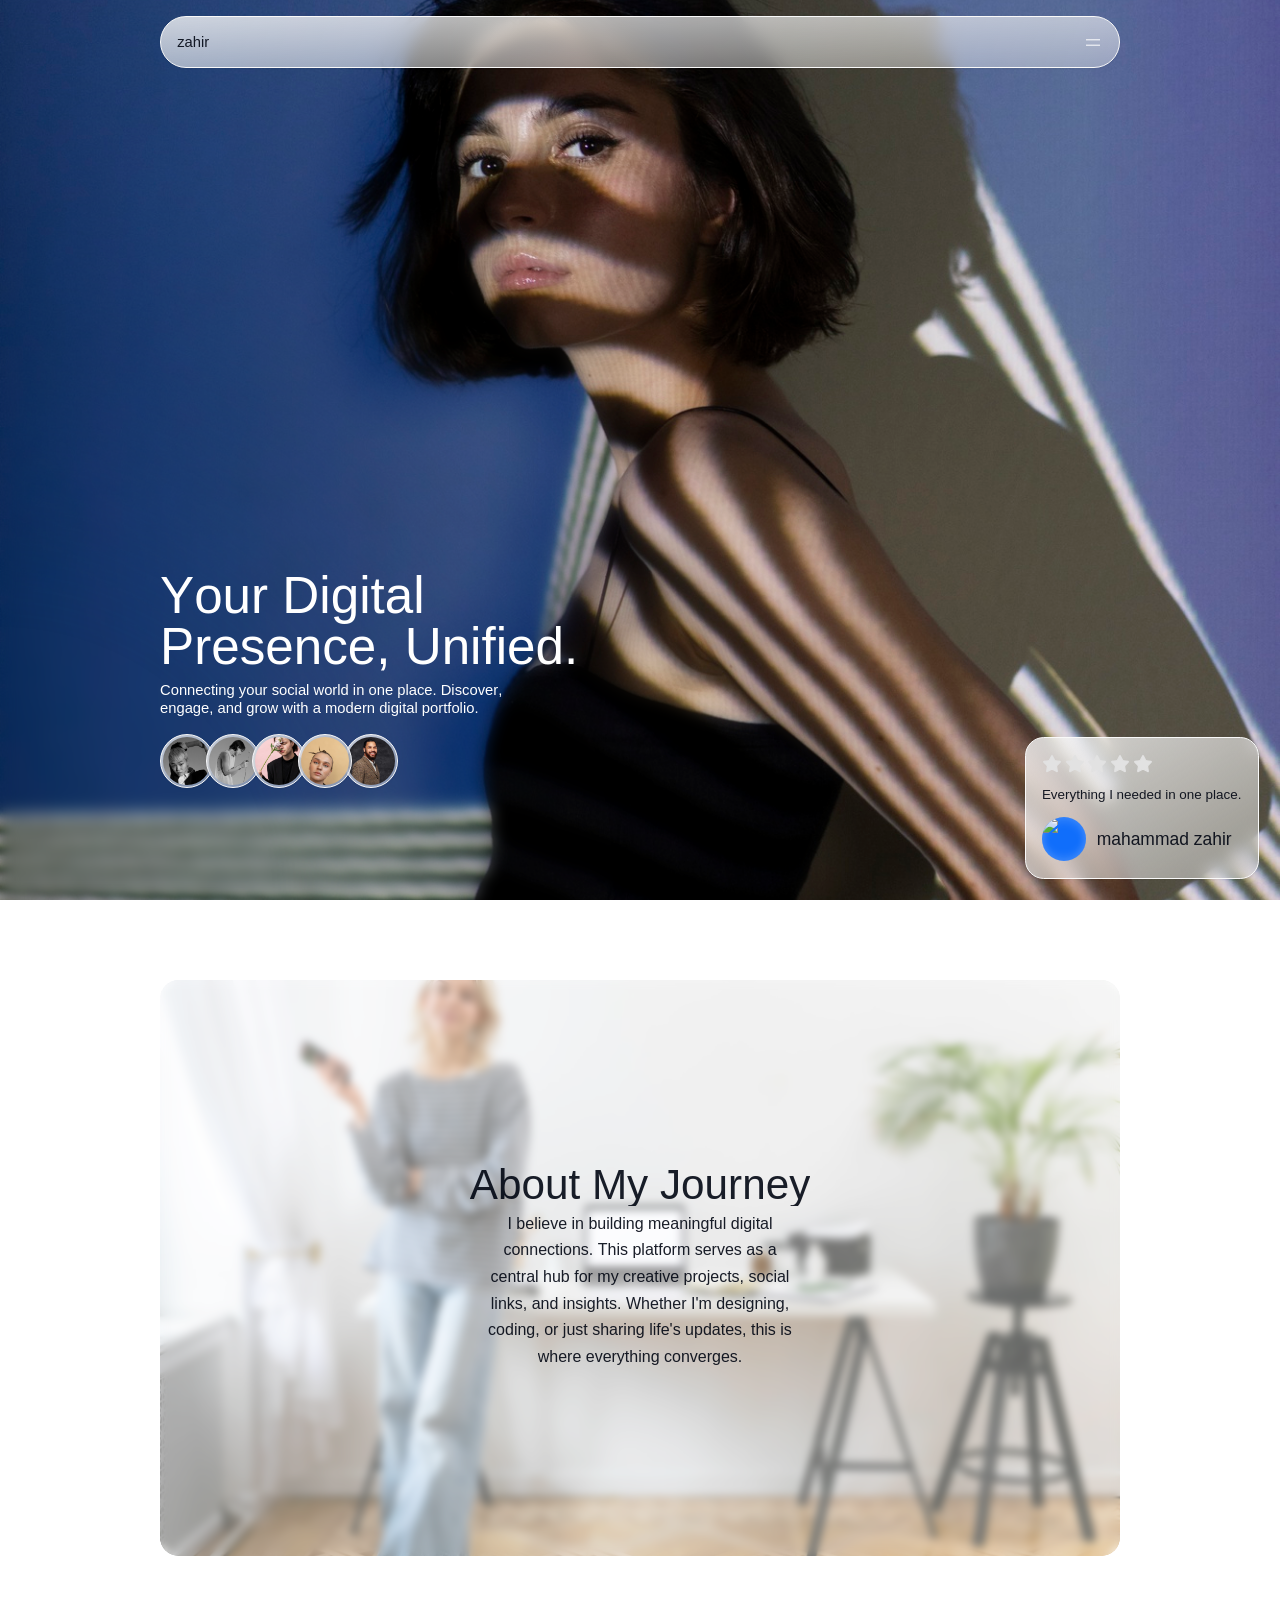
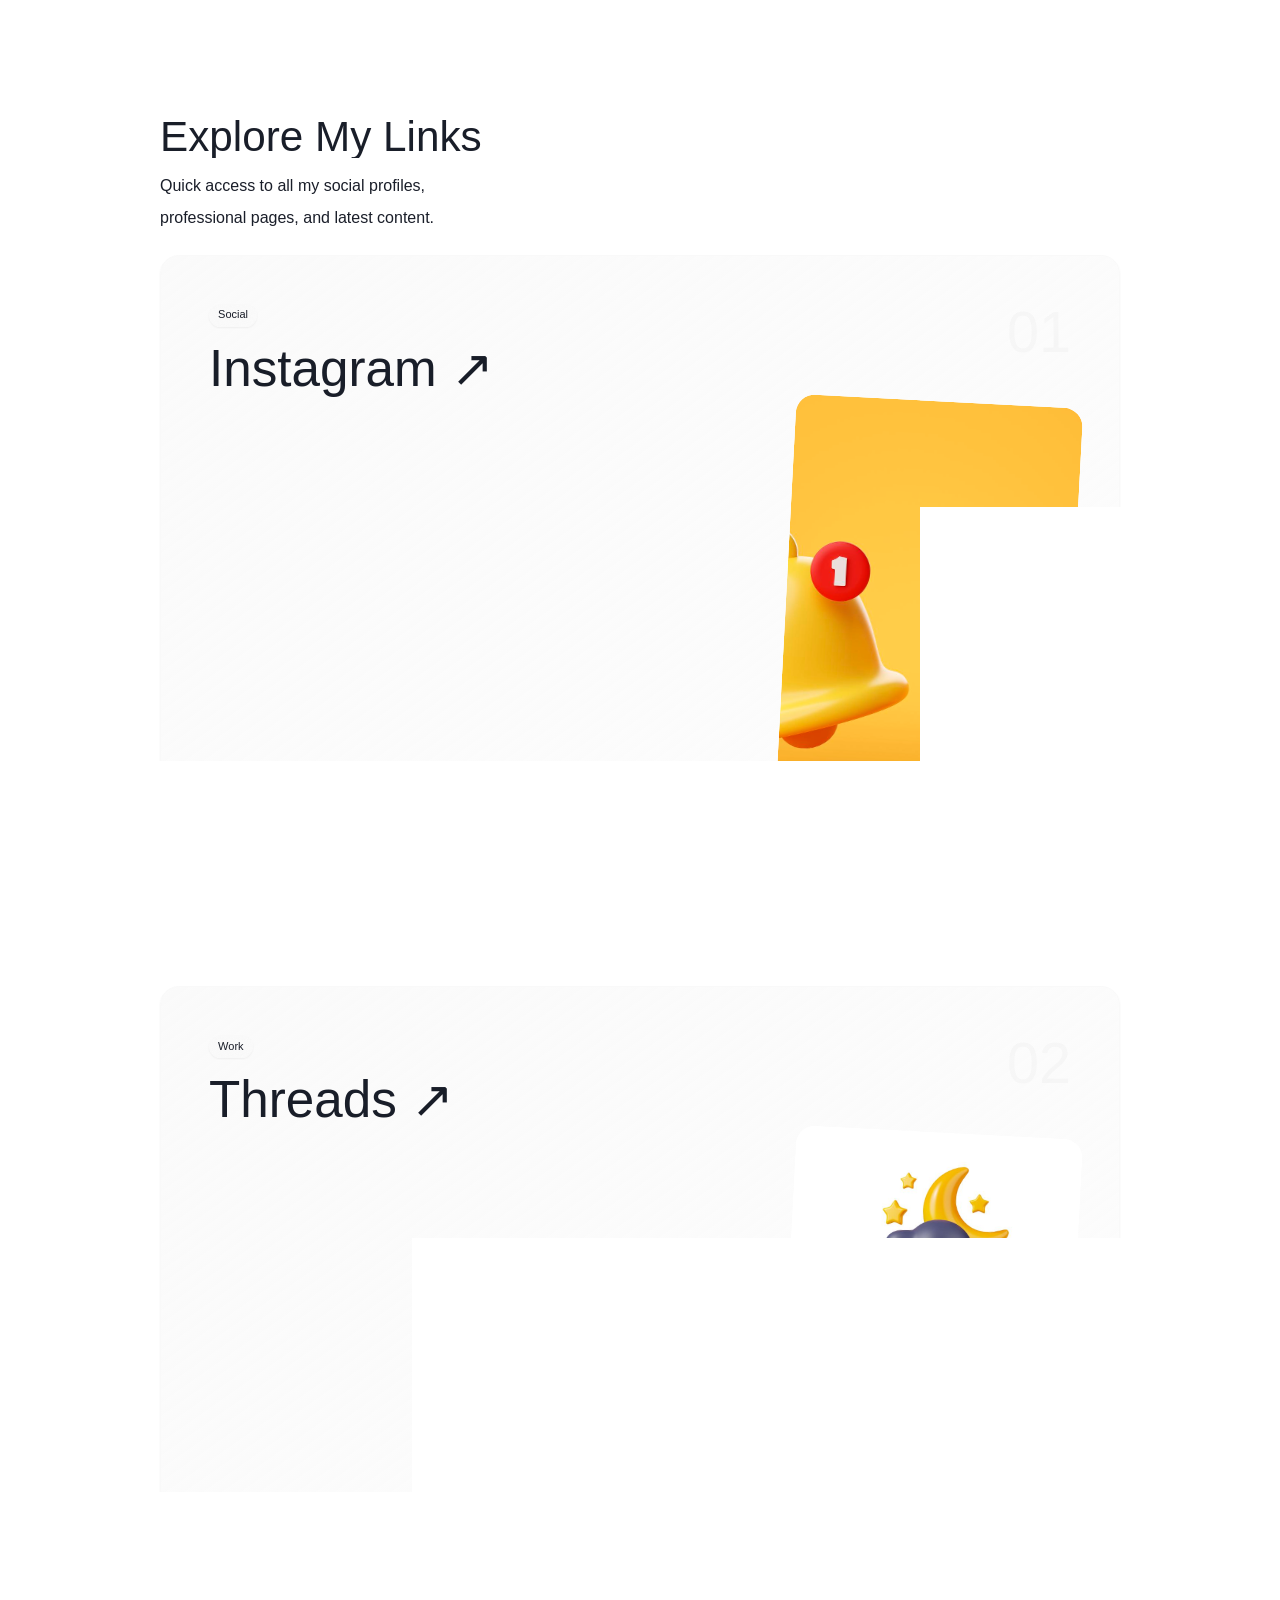
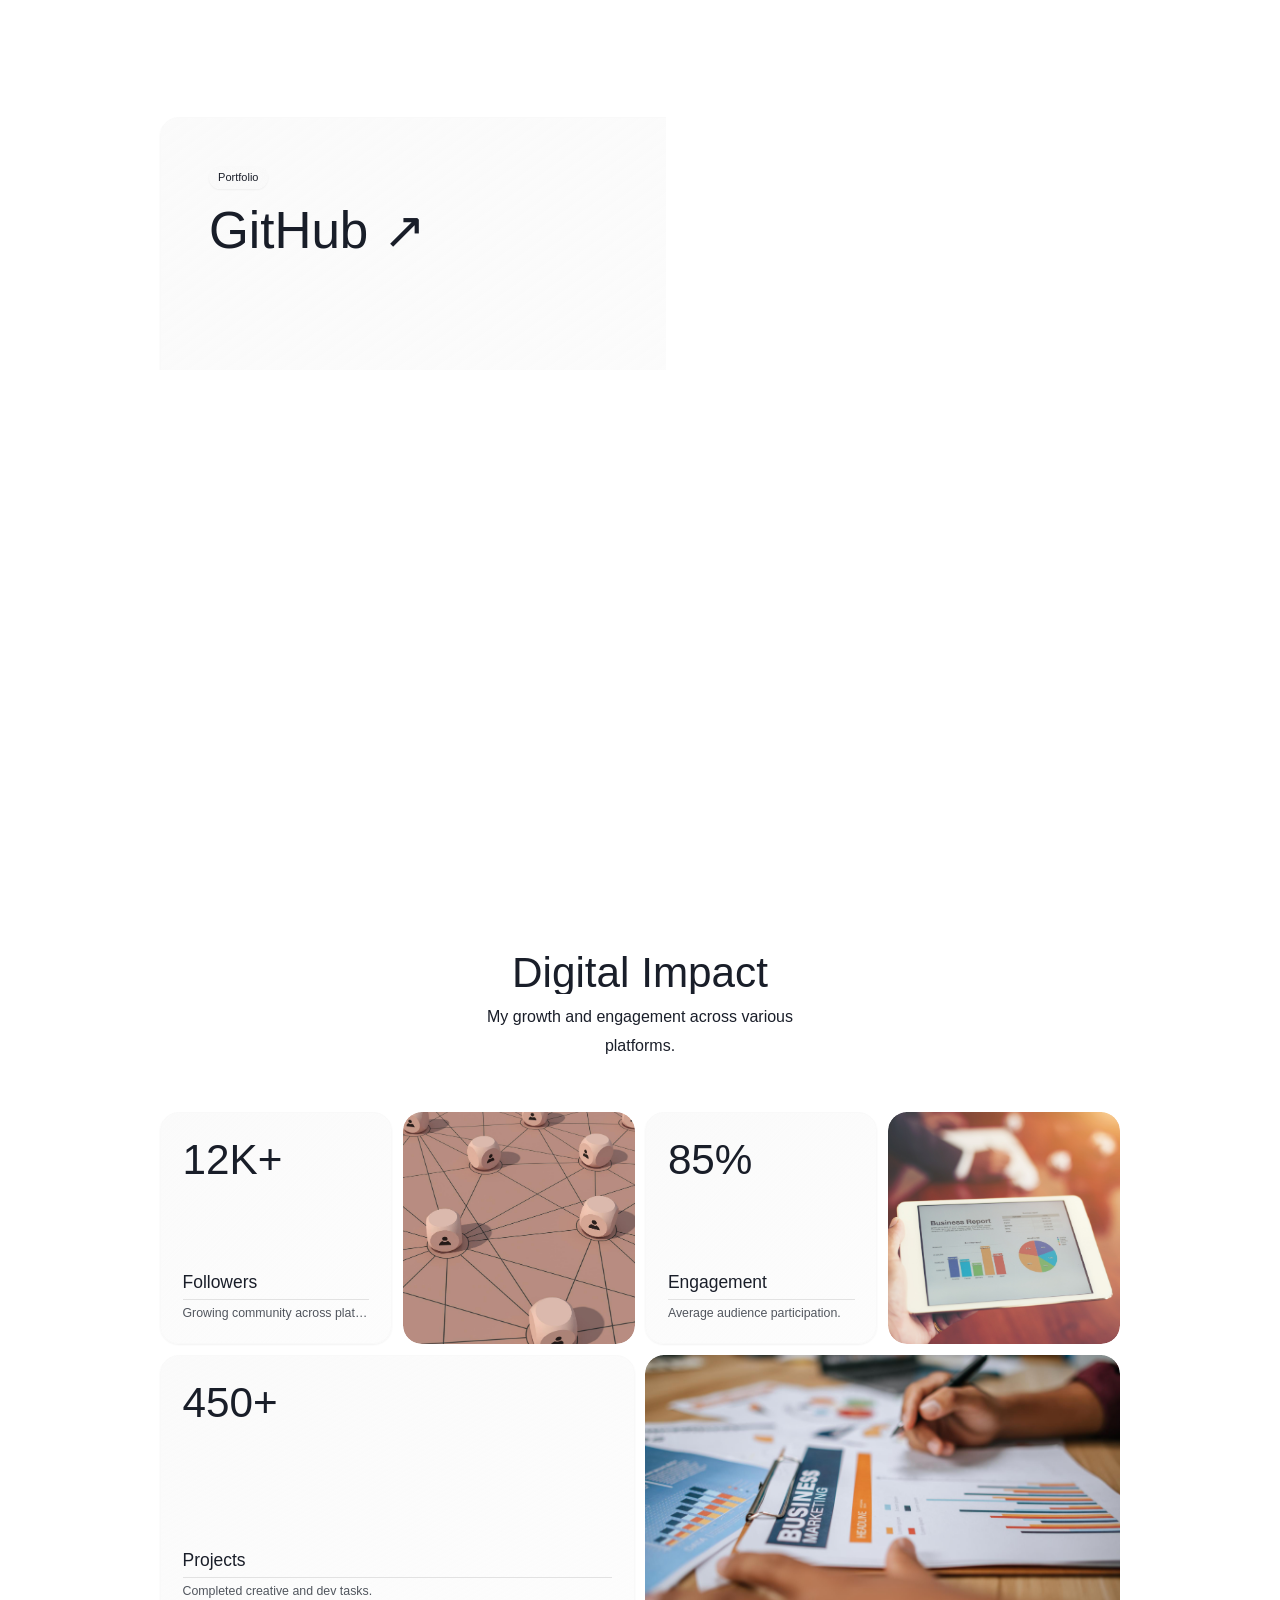
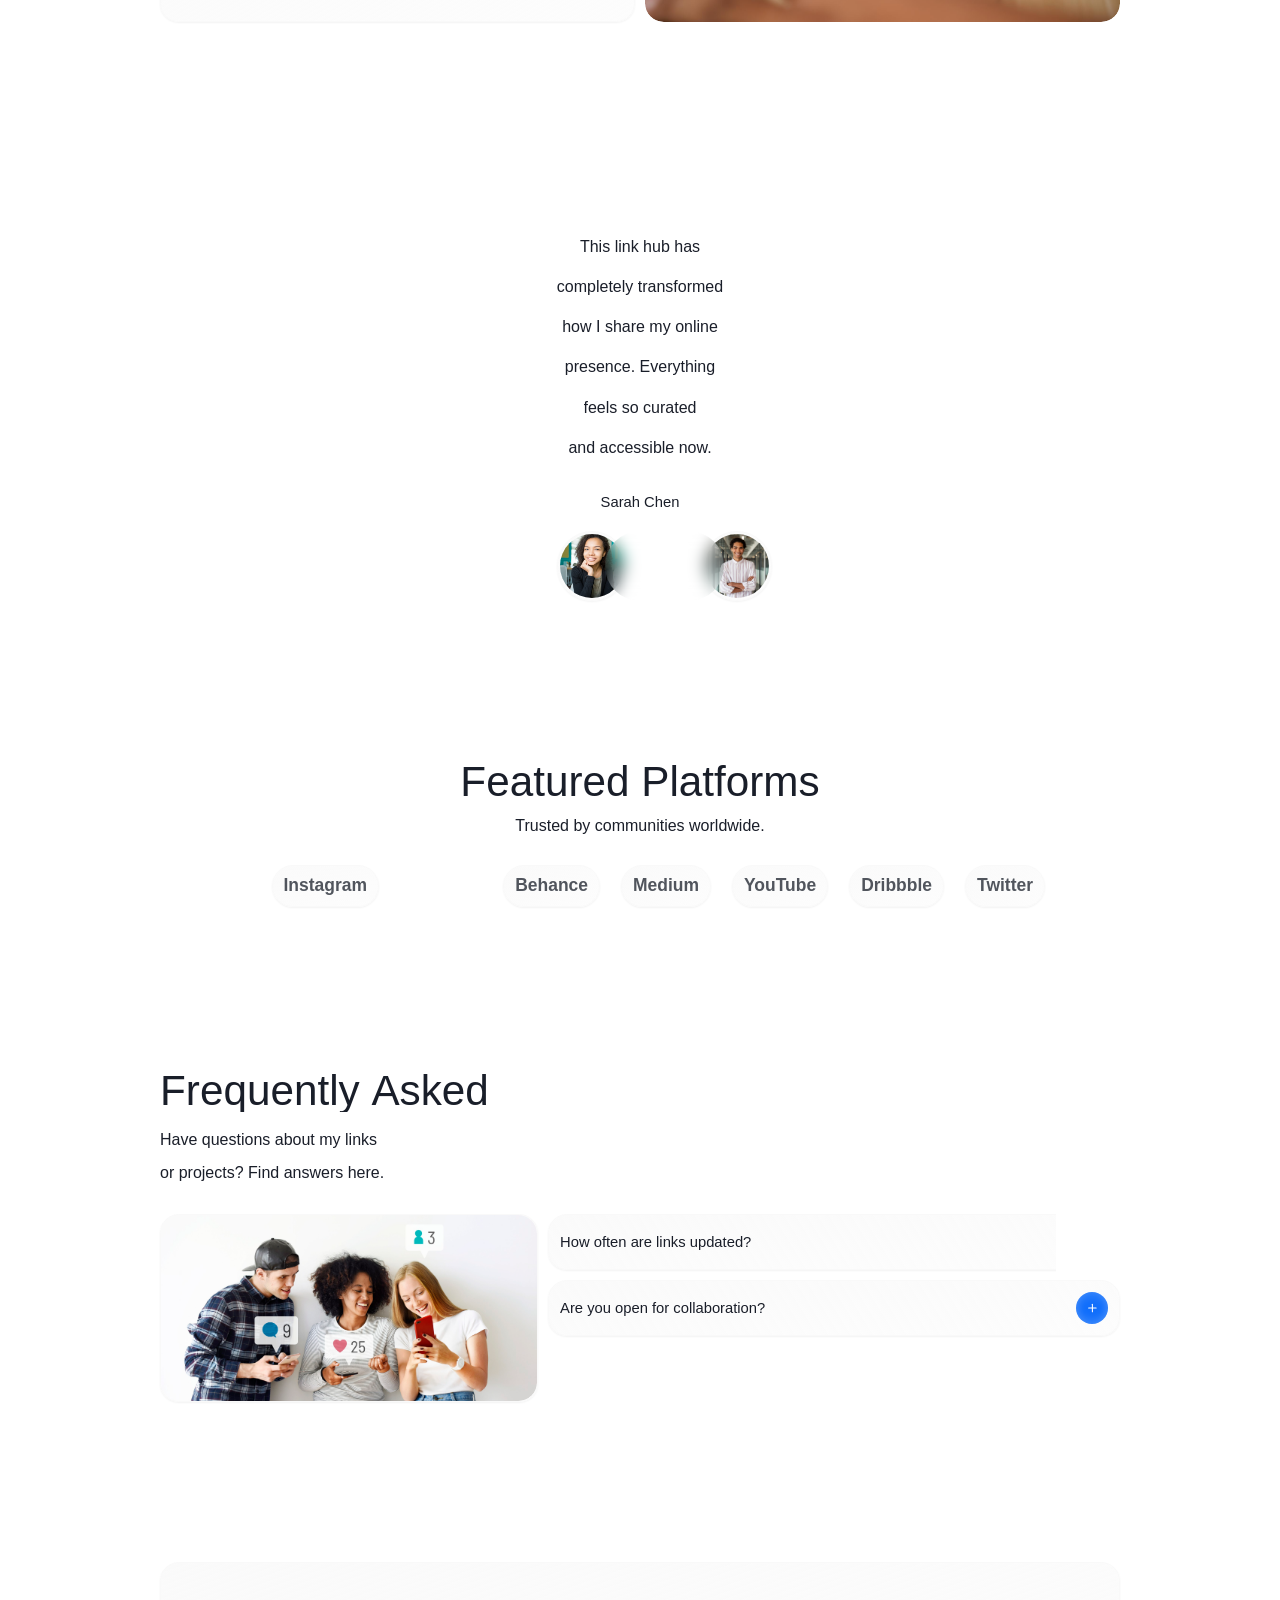
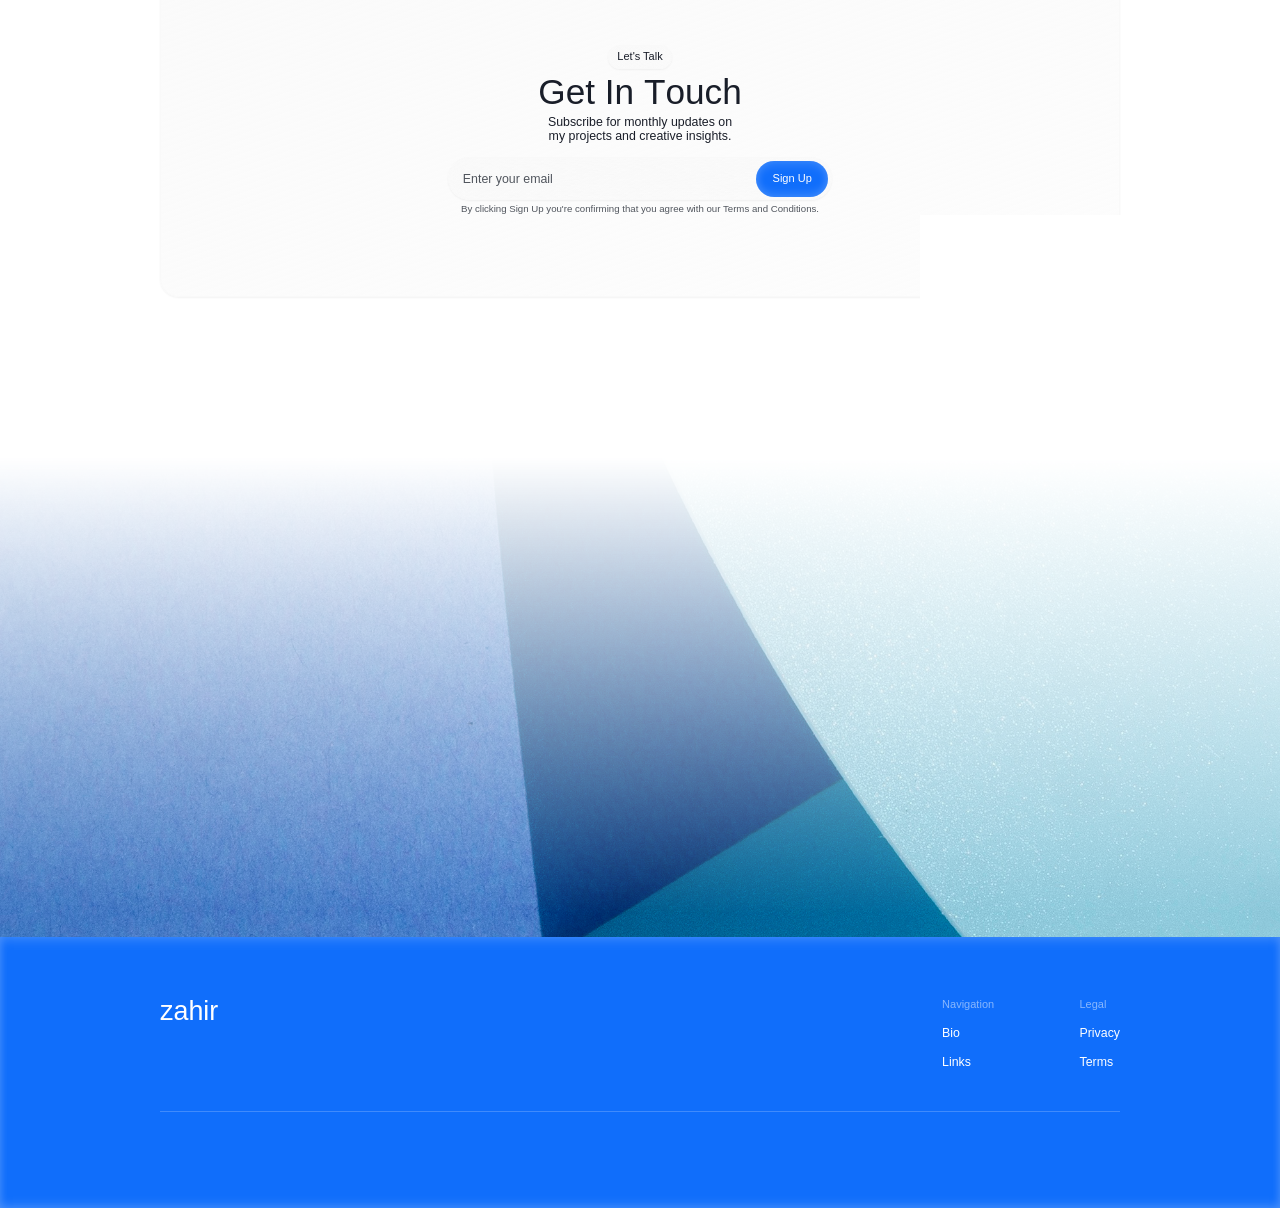
